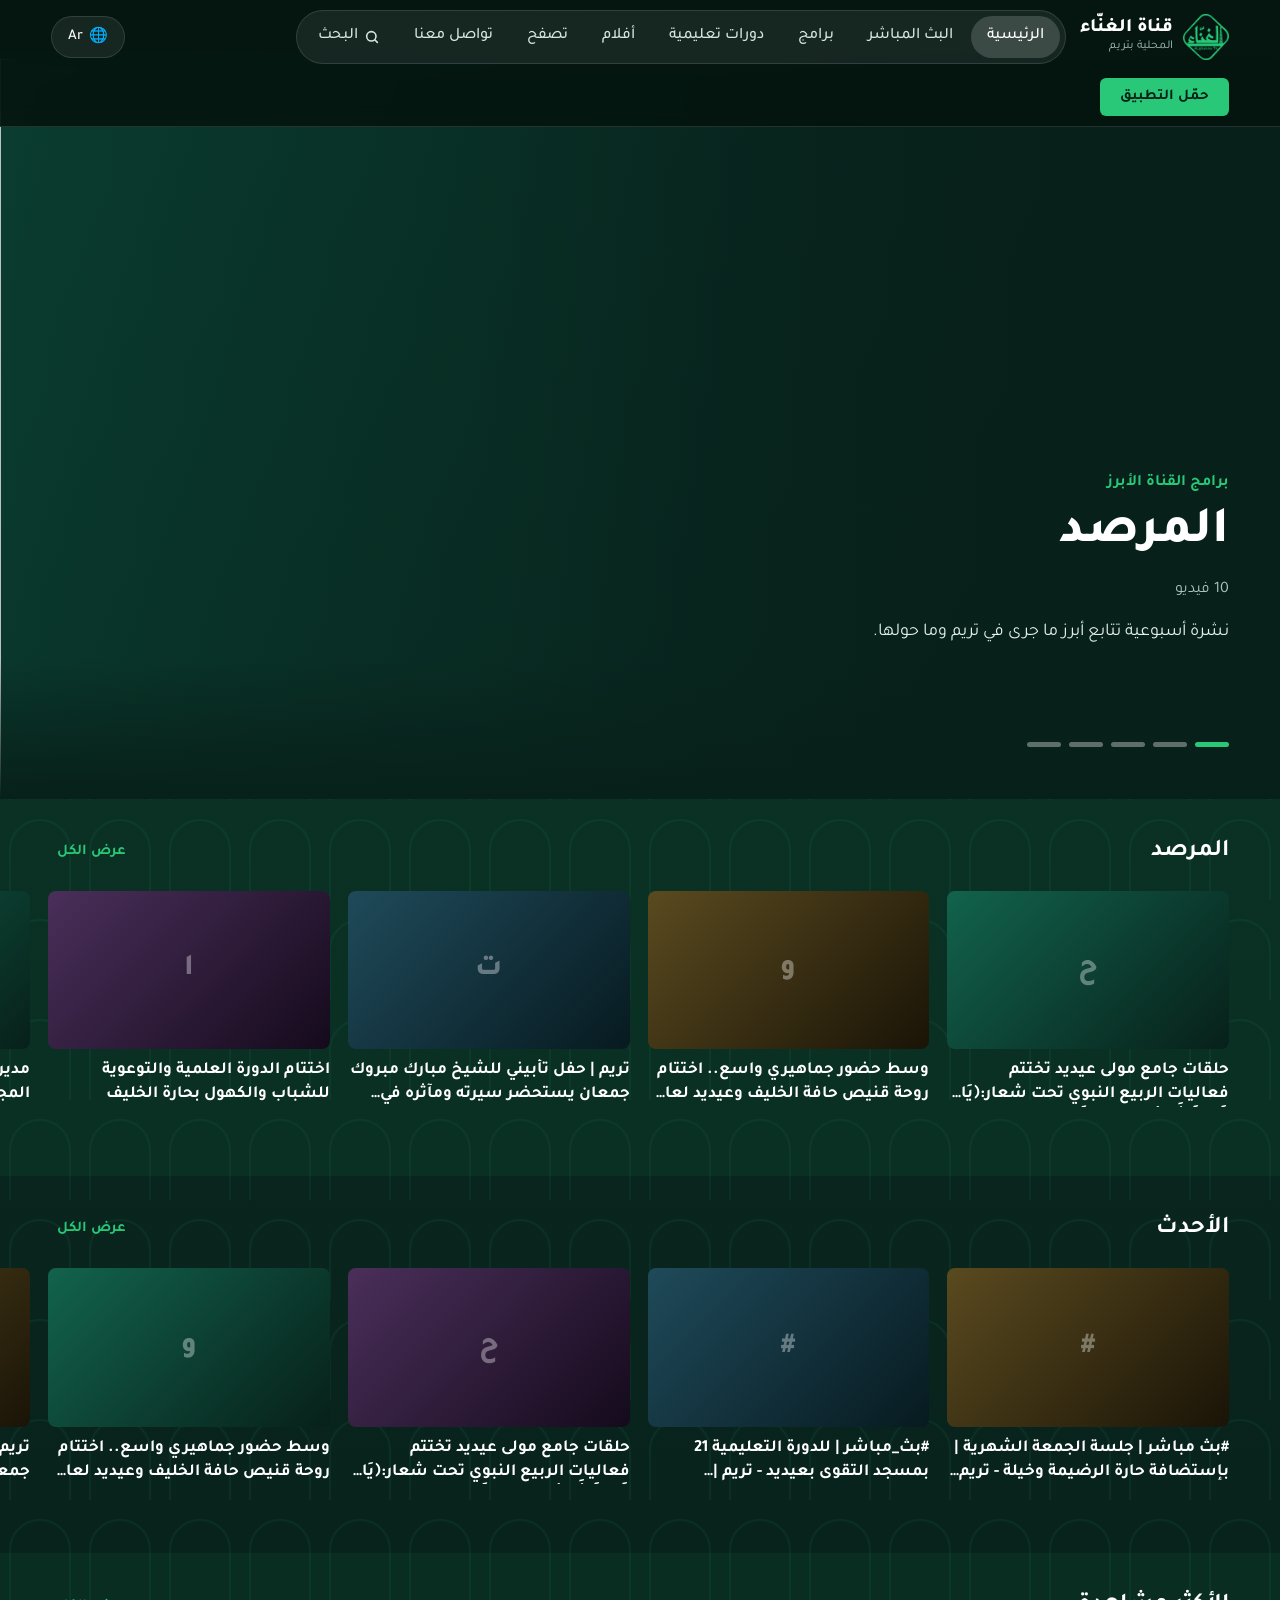
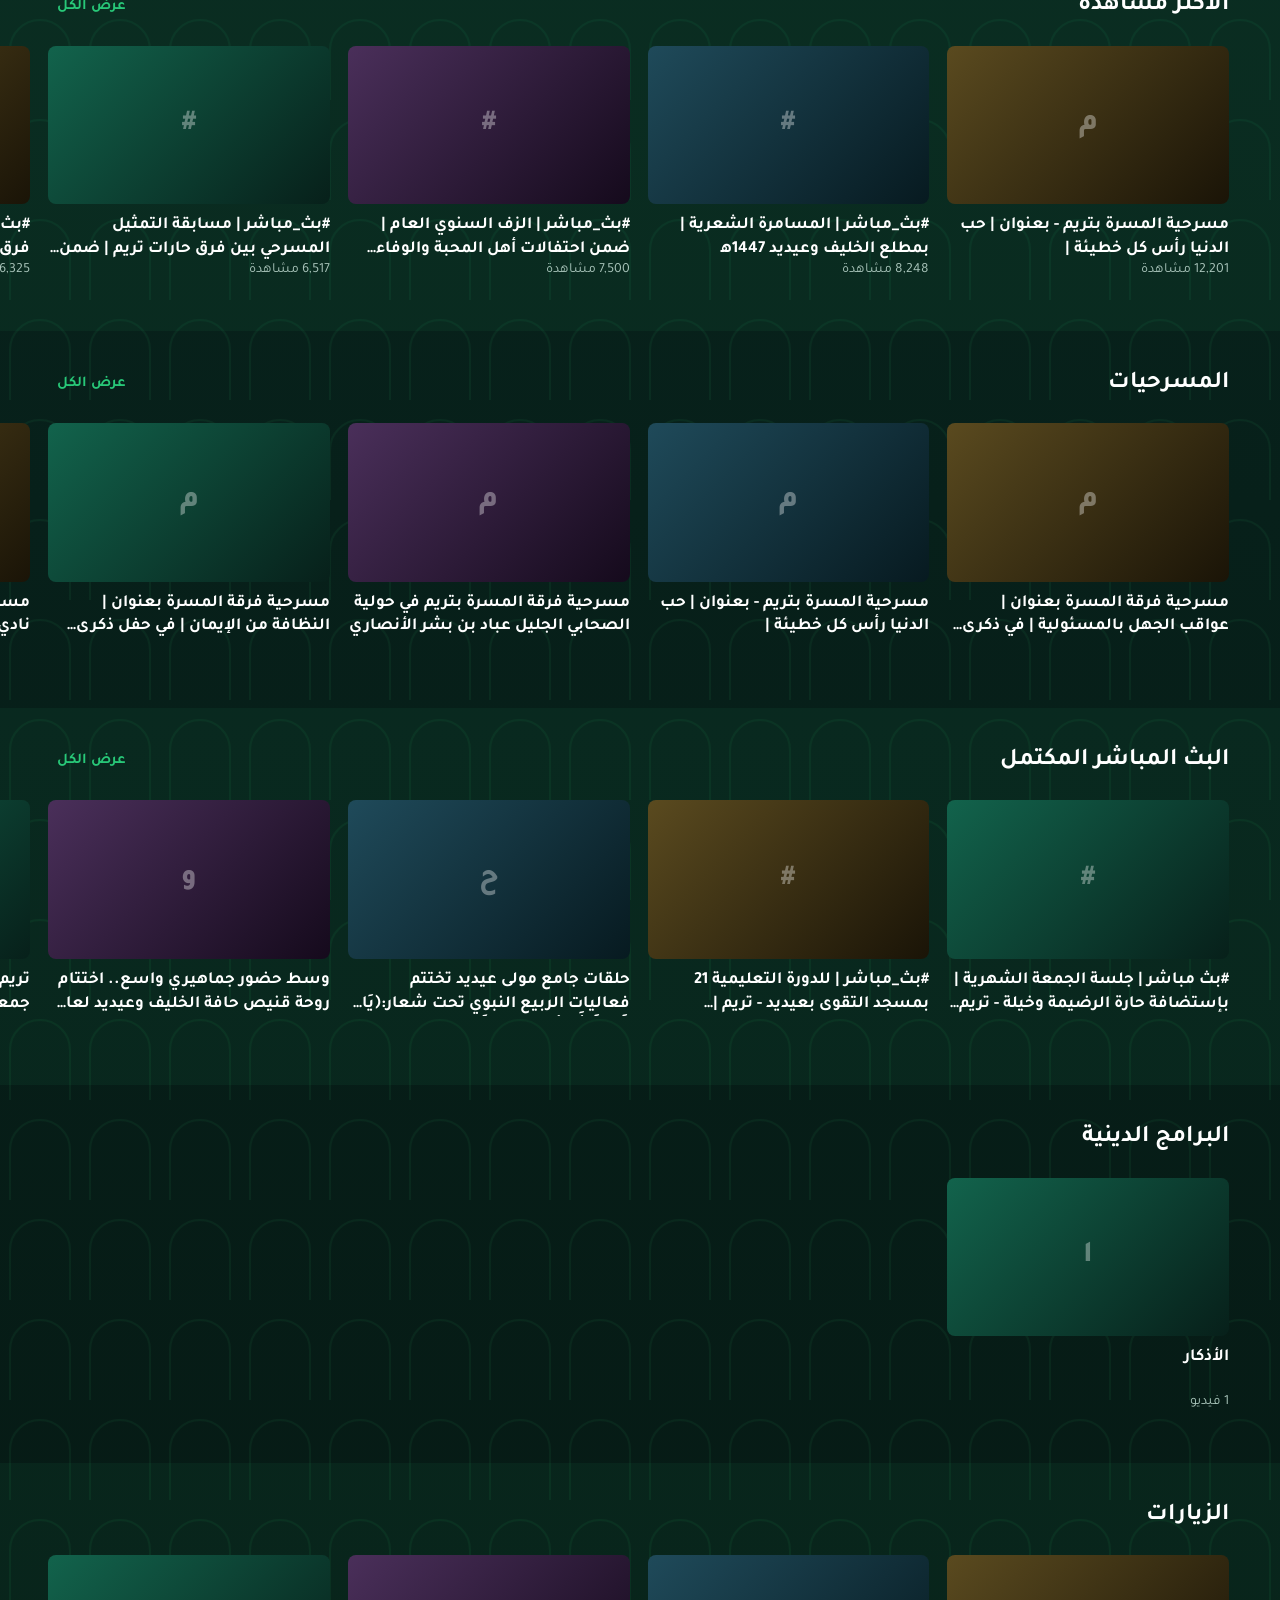
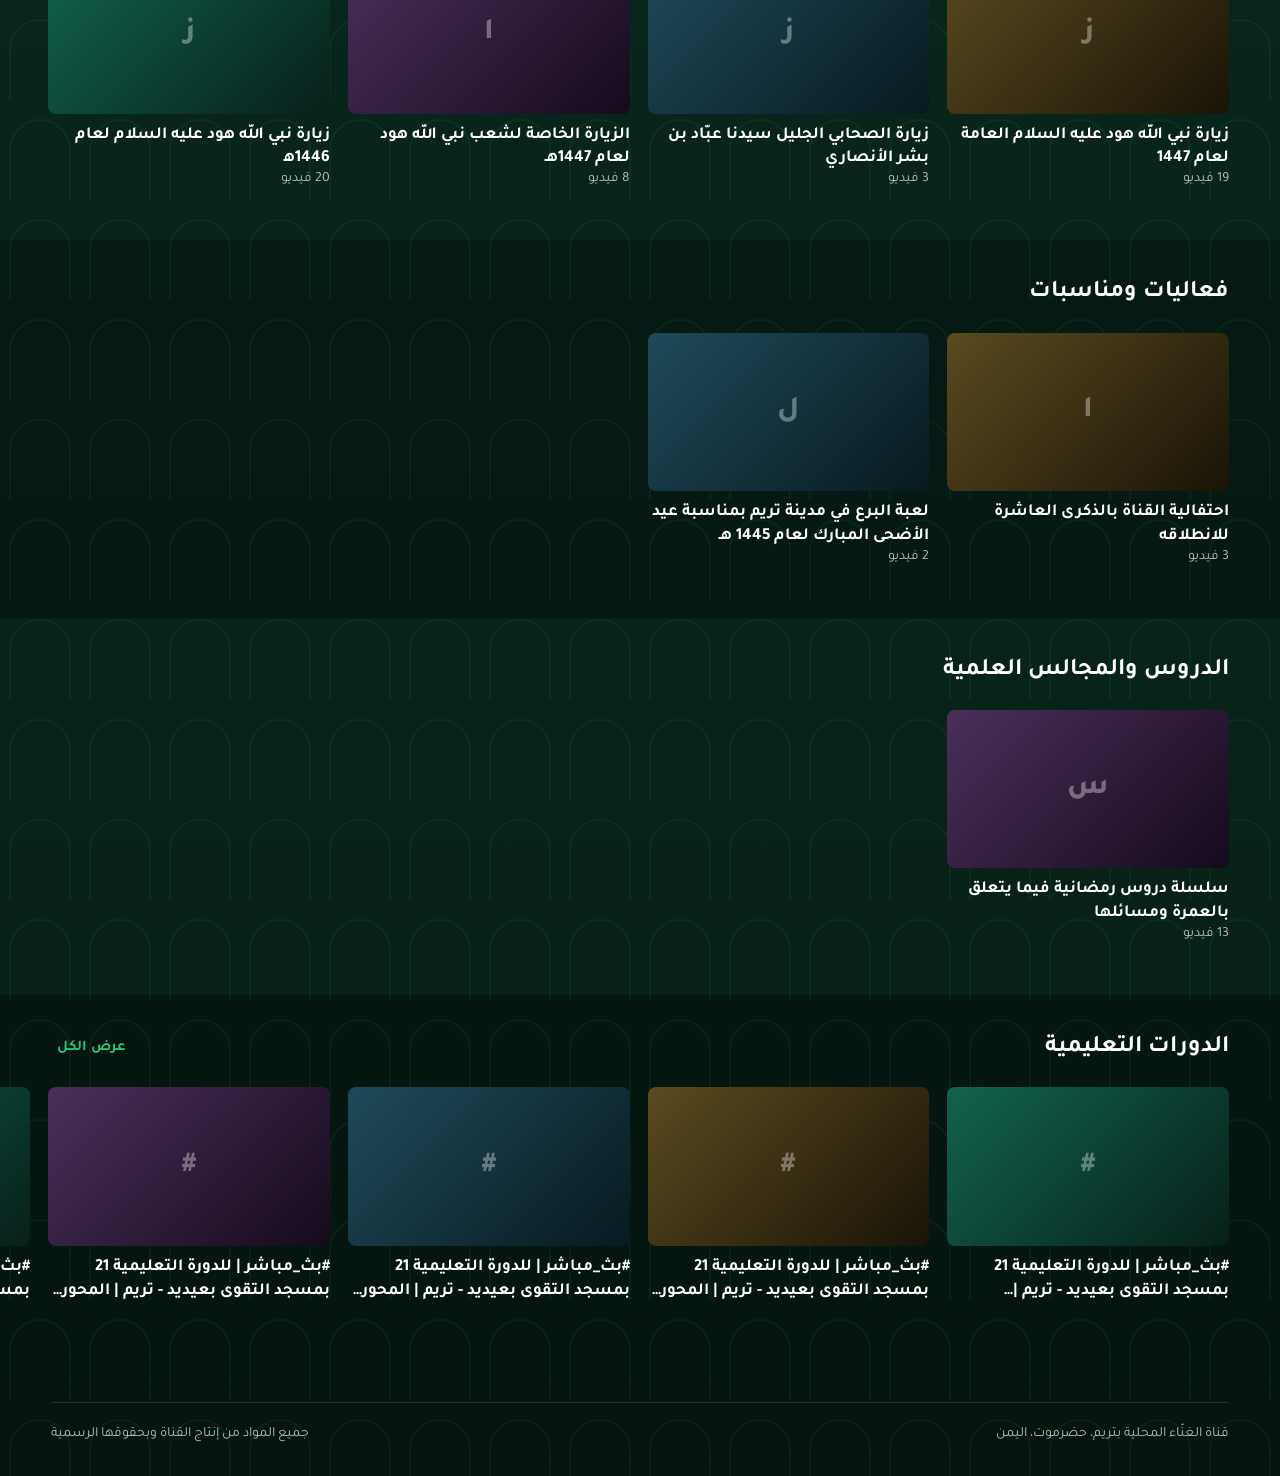
==== alghanna-tv.html @ 799c09f2 "Sync YouTube playlists" ====
<!DOCTYPE html>
<html lang="ar" dir="rtl">
<head>
<meta charset="utf-8">
<meta name="viewport" content="width=device-width, initial-scale=1, viewport-fit=cover">
<title>قناة الغنّاء المحلية بتريم | ياتريم وأهلها | Alghanna TV</title>
<meta name="description" content="الموقع الرسمي لقناة الغنّاء المحلية بتريم (Alghanna TV / alghannatv): بث مباشر ودروس ومجالس علمية وفعاليات من مدينة تريم بحضرموت، مع برنامج المرصد الأسبوعي وبرامج ودورات تعليمية وأفلام. ياتريم وأهلها.">
<meta name="keywords" content="قناة الغنّاء, قناة الغناء, الغناء, قناة الغنّاء المحلية بتريم, قناة الغناء المحلية بتريم, قناة الغناء المحلية, قناة تريم, تريم, ياتريم وأهلها, alghanna, alghannatv, Alghanna TV, tarim, tareem, Tarim Yemen, Hadramout">
<meta name="robots" content="index, follow, max-image-preview:large">
<meta name="theme-color" content="#07201a">
<link rel="canonical" href="https://alghanna-tv.pages.dev/">
<link rel="icon" type="image/png" href="favicon.png">
<link rel="apple-touch-icon" href="favicon.png">
 <link rel="manifest" href="manifest.webmanifest"><script>if("serviceWorker"in navigator)addEventListener("load",()=>navigator.serviceWorker.register("OneSignalSDKWorker.js").catch(()=>{}));</script>
<meta property="og:type" content="website"><meta property="og:site_name" content="قناة الغنّاء المحلية بتريم">
<meta property="og:title" content="قناة الغنّاء المحلية بتريم | ياتريم وأهلها | Alghanna TV"><meta property="og:description" content="الموقع الرسمي لقناة الغنّاء المحلية بتريم (Alghanna TV / alghannatv): بث مباشر ودروس ومجالس علمية وفعاليات من مدينة تريم بحضرموت، مع برنامج المرصد الأسبوعي وبرامج ودورات تعليمية وأفلام. ياتريم وأهلها.">
<meta property="og:url" content="https://alghanna-tv.pages.dev/"><meta property="og:image" content="https://alghanna-tv.pages.dev/og-image.png"><meta property="og:locale" content="ar_AR">
<meta name="twitter:card" content="summary_large_image"><meta name="twitter:title" content="قناة الغنّاء المحلية بتريم | ياتريم وأهلها | Alghanna TV"><meta name="twitter:description" content="الموقع الرسمي لقناة الغنّاء المحلية بتريم (Alghanna TV / alghannatv): بث مباشر ودروس ومجالس علمية وفعاليات من مدينة تريم بحضرموت، مع برنامج المرصد الأسبوعي وبرامج ودورات تعليمية وأفلام. ياتريم وأهلها."><meta name="twitter:image" content="https://alghanna-tv.pages.dev/og-image.png">
<script type="application/ld+json">{"@context": "https://schema.org", "@graph": [{"@type": "WebSite", "@id": "https://alghanna-tv.pages.dev/#site", "url": "https://alghanna-tv.pages.dev/", "name": "قناة الغنّاء المحلية بتريم", "alternateName": ["قناة الغناء", "قناة الغناء المحلية بتريم", "قناة الغنّاء", "Alghanna TV", "alghannatv", "alghanna", "قناة تريم"], "inLanguage": ["ar", "en", "id"]}, {"@type": "Organization", "@id": "https://alghanna-tv.pages.dev/#org", "name": "قناة الغنّاء المحلية بتريم", "alternateName": ["Alghanna TV", "alghannatv"], "url": "https://alghanna-tv.pages.dev/", "logo": "https://alghanna-tv.pages.dev/favicon.png", "description": "الموقع الرسمي لقناة الغنّاء المحلية بتريم (Alghanna TV / alghannatv): بث مباشر ودروس ومجالس علمية وفعاليات من مدينة تريم بحضرموت، مع برنامج المرصد الأسبوعي وبرامج ودورات تعليمية وأفلام. ياتريم وأهلها.", "address": {"@type": "PostalAddress", "addressLocality": "تريم", "addressRegion": "حضرموت", "addressCountry": "YE"}, "sameAs": ["https://www.youtube.com/@alghannachannel6146", "https://www.facebook.com/alghannatv/", "https://www.instagram.com/alghannatv", "https://telegram.me/alghannaTV"]}]}</script>
<link href="https://fonts.googleapis.com/css2?family=Tajawal:wght@400;500;700;800&display=swap" rel="stylesheet">
<style>
/* القيم الافتراضية. للتخصيص عدّل theme.css (يُحمَّل بعد هذا ويتغلّب عليه) */
:root{--bg:#07201a;--bg2:#0b2b23;--band:rgba(40,200,120,.06);--card:#0f352b;--tx:#fff;--mu:#a9c4ba;--ac:#28c878;--ac-tx:#032015;--ln:rgba(255,255,255,.12);
 --hero-image:none;--hero-glow:rgba(40,200,120,.28);--live-bg:linear-gradient(135deg,#0d4a3a,#07201a);
 --pattern:url("data:image/svg+xml,%3Csvg xmlns='http://www.w3.org/2000/svg' width='80' height='100'%3E%3Cpath d='M10 100V50a30 30 0 0 1 60 0v50' fill='none' stroke='%2328c878' stroke-opacity='.07' stroke-width='2'/%3E%3C/svg%3E");
 --f:"Tajawal","Segoe UI",Tahoma,sans-serif;color-scheme:dark;box-sizing:border-box;
 padding-top:env(safe-area-inset-top,0px);padding-bottom:env(safe-area-inset-bottom,0px)}
*,*::before,*::after{box-sizing:inherit}
html{scroll-padding-top:80px;scroll-behavior:smooth}
body{margin:0;color:var(--tx);font-family:var(--f);font-size:16px;line-height:1.6;background:var(--pattern),linear-gradient(180deg,var(--bg2),var(--bg) 45%,#05140f)}
a{color:inherit;text-decoration:none}button{font-family:var(--f)}
:focus-visible{outline:2px solid var(--ac);outline-offset:3px}
header{position:sticky;top:0;z-index:30;height:68px;display:flex;align-items:center;gap:28px;padding:0 4%;background:rgba(5,20,15,.9);backdrop-filter:blur(10px);border-bottom:1px solid var(--ln)}
.brand{display:flex;align-items:center;gap:10px}.brand img{height:46px;width:auto;display:block}
.brand b{display:block;font-weight:800;font-size:19px;line-height:1.1}.brand small{display:block;font-size:12px;color:var(--mu);line-height:1.3}
nav{display:flex;gap:24px;font-weight:500;margin-inline-start:12px}nav a{color:#d4e6de}nav a:hover{color:var(--ac)}
.sp{flex:1}
.btn{display:inline-flex;align-items:center;justify-content:center;gap:8px;height:46px;padding:0 28px;border-radius:6px;border:0;font-weight:700;font-size:16px;cursor:pointer;background:var(--ac);color:var(--ac-tx)}
.btn.alt{background:rgba(255,255,255,.16);color:#fff}.btn:hover{filter:brightness(1.1)}
header .btn{height:38px;padding:0 20px;font-size:15px}

.hero{position:relative;min-height:min(80vh,640px);margin-top:-68px;padding:130px 4% 70px;display:flex;align-items:center;justify-content:space-between;gap:40px;overflow:hidden;
 background:linear-gradient(90deg,rgba(7,32,26,.2),rgba(7,32,26,.92) 75%),var(--hero-image),radial-gradient(900px 520px at 20% 40%,var(--hero-glow),transparent 70%),linear-gradient(120deg,#0a3d30,var(--bg));background-size:cover;background-position:center}
.hero::after{content:"";position:absolute;inset:auto 0 0 0;height:140px;background:linear-gradient(transparent,var(--bg))}
.hero .in{position:relative;z-index:2;max-width:540px}
.kick{color:var(--ac);font-weight:700;margin-bottom:6px}
.hero h1{font-size:clamp(40px,6vw,70px);font-weight:800;line-height:1.1;margin:0 0 14px}
.meta{display:flex;flex-wrap:wrap;gap:8px 14px;color:var(--mu);margin-bottom:14px}.meta span+span::before{content:"|";margin-inline-end:14px;opacity:.5}
.hero p{color:#e4f0eb;font-size:18px;margin:0 0 26px}
.poster{position:relative;z-index:2;flex:0 0 min(46%,520px);aspect-ratio:16/9;border-radius:10px;overflow:hidden;border:1px solid var(--ln);box-shadow:0 20px 60px rgba(0,0,0,.45);background:linear-gradient(135deg,#12634c,#07201a);cursor:pointer;padding:0;display:block}
.poster img{width:100%;height:100%;object-fit:cover;display:block}

.sec{padding:34px 0;position:relative;z-index:3}.sec:nth-of-type(odd){background:var(--band)}
.sec h2{font-size:24px;font-weight:700;margin:0 4% 14px;display:flex;align-items:center;gap:14px}
.sec h2 button{margin-inline-start:auto;background:none;border:0;color:var(--ac);font-weight:700;font-size:15px;cursor:pointer}
.rail{position:relative}
.track{display:flex;gap:18px;overflow-x:auto;padding:6px 4% 14px;scroll-snap-type:x proximity;scrollbar-width:none}
.track::-webkit-scrollbar{display:none}
.track.all{flex-wrap:wrap;overflow:visible}
.card{flex:0 0 auto;width:272px;border:0;padding:0;background:none;color:inherit;text-align:right;cursor:pointer;scroll-snap-align:start}
.im{position:relative;display:block;aspect-ratio:16/9;border-radius:8px;overflow:hidden;background:var(--g,linear-gradient(135deg,#12634c,#07201a));display:flex;align-items:center;justify-content:center}
.im img{position:absolute;inset:0;width:100%;height:100%;object-fit:cover;transition:transform .3s}
.im em{position:relative;font-style:normal;font-size:30px;font-weight:800;opacity:.35}
.im::after{content:"▶  شاهد";position:absolute;inset:0;display:flex;align-items:center;justify-content:center;font-weight:700;font-size:17px;background:rgba(3,32,21,.62);opacity:0;transition:opacity .2s}
.card:hover .im img,.card:focus-visible .im img{transform:scale(1.07)}.card:hover .im::after,.card:focus-visible .im::after{opacity:1}
.card b{display:block;font-size:17px;font-weight:700;line-height:1.4;margin-top:10px;display:-webkit-box;-webkit-line-clamp:2;-webkit-box-orient:vertical;overflow:hidden}
.card small{color:var(--mu);font-size:14px}
.arrow{position:absolute;top:0;bottom:44px;width:4%;min-width:38px;border:0;background:rgba(5,20,15,.7);color:#fff;font-size:28px;cursor:pointer;z-index:4;opacity:0;transition:opacity .2s}
.rail:hover .arrow{opacity:1}.arrow.l{left:0}.arrow.r{right:0}.track.all~.arrow{display:none}

.liveBox{margin:0 4%;display:grid;grid-template-columns:1fr 1.2fr;gap:30px;align-items:center;padding:26px;border-radius:12px;background:var(--live-bg);border:1px solid var(--ln)}
.liveBox h2{margin:0 0 8px}.liveBox p{color:var(--mu);margin:0 0 18px}
.lv{aspect-ratio:16/9;border-radius:8px;overflow:hidden;background:#000;position:relative}.lv iframe{width:100%;height:100%;border:0}
.dot{display:inline-flex;align-items:center;gap:6px;font-weight:700;font-size:14px;color:#ff7b7b;margin-bottom:6px}.dot i{width:8px;height:8px;border-radius:50%;background:#ff4d4d}
.lvp{position:absolute;inset:0;display:flex;align-items:center;justify-content:center;border:0;color:#fff;font-weight:700;font-size:18px;cursor:pointer;background:linear-gradient(135deg,#12634c,#07201a)}

.info{margin:30px 4% 0;padding-top:30px;border-top:1px solid var(--ln);display:grid;grid-template-columns:1.3fr 1fr 1fr;gap:34px}
.info h3{font-size:18px;margin:0 0 12px}.info p{color:var(--mu);margin:0 0 10px;max-width:34em}.info a{display:block;color:#d4e6de;padding:3px 0}.info a:hover{color:var(--ac)}
.tag{font-size:22px;font-weight:800;color:var(--ac);margin-bottom:8px}
footer{margin:30px 4% 0;padding:20px 0 30px;border-top:1px solid var(--ln);color:var(--mu);font-size:14px;display:flex;justify-content:space-between;gap:10px;flex-wrap:wrap}
dialog{width:min(960px,94vw);padding:0;border:0;border-radius:10px;background:#0b241d;color:#fff}dialog::backdrop{background:rgba(0,0,0,.82)}
.dh{display:flex;justify-content:space-between;align-items:center;padding:10px 18px;font-weight:700}.dh button{background:none;border:0;color:#fff;font-size:28px;cursor:pointer}
.fr{aspect-ratio:16/9;background:#000}.fr iframe{width:100%;height:100%;border:0}.dn{padding:12px 18px;font-size:14px;color:var(--mu)}.dn a{color:var(--ac)}
@media(max-width:820px){nav{display:none}header{gap:12px}
 .hero{flex-direction:column-reverse;align-items:stretch;padding-top:100px;min-height:0;gap:22px}.poster{flex:none;width:100%}
 .card{width:216px}.arrow{display:none}.liveBox{grid-template-columns:1fr;padding:18px}.info{grid-template-columns:1fr}}
@media(prefers-reduced-motion:reduce){*{transition:none!important;animation:none!important}}
/* ===== v3: header pill, hero carousel, routes ===== */
:root{--hh:68px}
[hidden]{display:none!important}
header{height:auto;min-height:var(--hh);flex-wrap:wrap;gap:14px;padding-block:10px}
.pill{display:flex;align-items:center;gap:2px;padding:5px;border-radius:999px;background:rgba(255,255,255,.07);border:1px solid var(--ln);margin:0}
.pill a{display:flex;align-items:center;gap:6px;padding:8px 16px;border-radius:999px;color:#d4e6de;font-weight:500;font-size:16px;white-space:nowrap}
.pill a.on{background:rgba(255,255,255,.17);color:#fff}.pill a:hover{color:var(--ac)}.pill a.on:hover{color:#fff}
.pill svg{width:16px;height:16px}
.round{height:42px;padding:0 16px;border-radius:999px;border:1px solid var(--ln);background:rgba(255,255,255,.07);color:#fff;font:500 15px var(--f);cursor:pointer;display:inline-flex;align-items:center;gap:6px}
.round.w{background:#fff;color:#0b1f19;font-weight:700;border-color:#fff}
.lang{position:relative}.lang ul{position:absolute;inset-inline-end:0;top:48px;margin:0;padding:6px;list-style:none;background:#0b241d;border:1px solid var(--ln);border-radius:12px;min-width:150px;z-index:40}
.lang li button{width:100%;text-align:start;background:none;border:0;color:#fff;padding:8px 12px;border-radius:8px;font:500 15px var(--f);cursor:pointer}.lang li button:hover{background:rgba(255,255,255,.1)}
.hero{display:block;padding:0;min-height:min(88vh,740px);margin-top:calc(-1*var(--hh));overflow:hidden;background:var(--bg)}
.sl{position:absolute;inset:0;opacity:0;transition:opacity .9s;pointer-events:none}.sl.on{opacity:1;pointer-events:auto}
.sl .bg{position:absolute;inset:0;background:linear-gradient(120deg,#0a3d30,var(--bg)) center/cover}
.sl .bg img{width:100%;height:100%;object-fit:cover;object-position:center 25%}
.sl::before{content:"";position:absolute;inset:0;z-index:1;background:linear-gradient(to left,var(--bg) 4%,rgba(7,32,26,.88) 30%,rgba(7,32,26,.25) 62%,transparent)}
[dir=ltr] .sl::before{background:linear-gradient(to right,var(--bg) 4%,rgba(7,32,26,.88) 30%,rgba(7,32,26,.25) 62%,transparent)}
.sl .in{position:absolute;inset-inline-start:4%;bottom:17%;z-index:2;max-width:580px}
.sl h2{font-size:clamp(28px,4vw,54px);font-weight:800;line-height:1.2;margin:0 0 14px;display:-webkit-box;-webkit-line-clamp:3;-webkit-box-orient:vertical;overflow:hidden}
.dots{position:absolute;bottom:7%;inset-inline-start:4%;display:flex;gap:8px;z-index:4}
.dots button{width:34px;height:5px;border:0;border-radius:3px;background:rgba(255,255,255,.35);cursor:pointer;padding:0}.dots button.on{background:var(--ac)}
.card{width:clamp(272px,22vw,640px)}
.card b{font-size:clamp(17px,1.15vw,22px)}
[dir=ltr] .card{text-align:left}
.arrow.pv{inset-inline-start:0}.arrow.nx{inset-inline-end:0}
.empty{margin:60px 4%;color:var(--mu);font-size:18px}
.sbox{margin:30px 4% 10px}.sbox input{width:100%;max-width:720px;height:54px;border-radius:999px;border:1px solid var(--ln);background:rgba(255,255,255,.08);color:#fff;padding:0 24px;font:500 18px var(--f)}
.liveBox.playing{grid-template-columns:1fr;padding:0;border:0;background:none}.liveBox.playing .lt{display:none}
.lv video{width:100%;height:100%;background:#000;display:block}
.lvx{position:absolute;top:10px;inset-inline-end:10px;z-index:3;width:38px;height:38px;border-radius:50%;border:0;background:rgba(0,0,0,.6);color:#fff;font-size:22px;cursor:pointer}
.lvm{position:absolute;inset:0;display:flex;flex-direction:column;gap:12px;align-items:center;justify-content:center;text-align:center;padding:20px}
.page{min-height:60vh;padding-top:10px}
@media(max-width:820px){:root{--hh:118px}
 header{padding-inline:3%}.pill{order:5;width:100%;overflow-x:auto;scrollbar-width:none}.pill::-webkit-scrollbar{display:none}.pill a{padding:8px 13px;font-size:15px}
 .sl .in{bottom:20%;max-width:92%}.hero{min-height:84vh}.card{width:min(78vw,340px)}
 .sl::before{background:linear-gradient(to top,var(--bg) 6%,rgba(7,32,26,.8) 40%,rgba(7,32,26,.2) 75%,transparent)}
 [dir=ltr] .sl::before{background:linear-gradient(to top,var(--bg) 6%,rgba(7,32,26,.8) 40%,rgba(7,32,26,.2) 75%,transparent)}}
.track{scroll-padding-inline:4%}
@media(max-width:820px){header .btn{height:36px;padding:0 12px;font-size:14px}.round{height:36px;padding:0 12px;font-size:14px}.brand img{height:38px}.brand b{font-size:17px}}

.card b{min-height:2.8em}.card small{display:block;min-height:1.5em}
.sr{position:absolute;width:1px;height:1px;overflow:hidden;clip:rect(0 0 0 0);white-space:nowrap}
.lvl{display:none;grid-column:1/-1;font-size:14px;color:var(--mu);text-align:center;padding:10px}.liveBox.playing .lvl{display:block}
.cwrap{flex:0 0 auto;position:relative}.cwrap.hid{opacity:.4}
.ac{position:absolute;top:8px;inset-inline-start:8px;display:flex;gap:6px;z-index:6}
.ac button,.rb button{border:0;border-radius:8px;padding:5px 10px;background:rgba(0,0,0,.72);color:#fff;font:600 14px var(--f);cursor:pointer}.ac button:hover,.rb button:hover{background:var(--ac);color:#032015}
.rb{display:flex;gap:8px;flex-wrap:wrap;margin-inline-start:12px}.rb button{background:rgba(255,255,255,.14)}
#ab{position:fixed;bottom:0;inset-inline:0;z-index:60;display:flex;gap:10px;align-items:center;flex-wrap:wrap;padding:10px 4%;background:#031510;border-top:2px solid var(--ac)}
#ab .btn{height:38px;padding:0 16px;font-size:14px}#abs{color:#ffd479;font-size:14px}body.adm{padding-bottom:70px}
#ed{width:min(520px,92vw);border:1px solid var(--ln);border-radius:14px;background:#0b241d;color:#fff;padding:20px}#ed::backdrop{background:rgba(0,0,0,.7)}
#ed h3{margin:0 0 14px;font-size:20px}#ed label{display:block;font-size:14px;color:var(--mu);margin-bottom:12px}
#ed input,#ed select{display:block;width:100%;margin-top:5px;height:42px;border-radius:8px;border:1px solid var(--ln);background:rgba(255,255,255,.08);color:#fff;padding:0 12px;font:500 16px var(--f)}#ed select option{color:#000}
#ed .eb{display:flex;gap:10px;flex-wrap:wrap;margin-top:8px}#ed .btn{height:40px;padding:0 18px;font-size:15px}
</style>
<link rel="stylesheet" href="theme.css"><script src="mobile.js" defer></script>
</head>
<body>
<noscript><p>الموقع الرسمي لقناة الغنّاء المحلية بتريم (Alghanna TV / alghannatv): بث مباشر ودروس ومجالس علمية وفعاليات من مدينة تريم بحضرموت، مع برنامج المرصد الأسبوعي وبرامج ودورات تعليمية وأفلام. ياتريم وأهلها.</p><p><a href="https://www.youtube.com/@alghannachannel6146">YouTube</a> · <a href="https://www.facebook.com/alghannatv/">Facebook</a> · <a href="https://telegram.me/alghannaTV">Telegram</a></p></noscript>
<h1 class="sr">قناة الغنّاء المحلية بتريم - ياتريم وأهلها - Alghanna TV</h1>
<header>
  <a class="brand" href="#home"><img src="[data-uri]" alt="logo"><span><b data-i="b1">قناة الغنّاء</b><small data-i="b2">المحلية بتريم</small></span></a>
  <nav class="pill" id="nav">
    <a href="#home" data-r="home" data-i="home">الرئيسية</a><a href="#live" data-r="live" data-i="live">البث المباشر</a><a href="#programs" data-r="programs" data-i="programs">برامج</a><a href="#courses" data-r="courses" data-i="courses">دورات تعليمية</a><a href="#movies" data-r="movies" data-i="movies">أفلام</a><a href="#browse" data-r="browse" data-i="browse">تصفح</a><a href="#contact" data-r="contact" data-i="contact">تواصل معنا</a>
    <a href="#search" data-r="search"><svg viewBox="0 0 24 24" fill="none" stroke="currentColor" stroke-width="2.4" stroke-linecap="round"><circle cx="11" cy="11" r="7"/><path d="M20 20l-3.5-3.5"/></svg><span data-i="search">البحث</span></a>
  </nav>
  <span class="sp"></span>
  <div class="lang"><button class="round" id="lg" aria-haspopup="true">🌐 <span id="lgn">Ar</span></button>
    <ul id="lm" hidden><li><button data-l="ar">العربية</button></li><li><button data-l="en">English</button></li><li><button data-l="id">Bahasa Indonesia</button></li></ul></div>
  <span id="auth" hidden><button class="round" data-i="login">تسجيل الدخول</button> <button class="round w" data-i="subscribe">اشترك الآن</button></span>
  <a class="btn" href="https://play.google.com/store/apps/details?id=com.codeyemen.alghannatv&hl=ar" target="_blank" rel="noopener" data-i="app">حمّل التطبيق</a>
</header>

<section class="hero" id="hero" data-r="home"><div id="slides"></div><div class="dots" id="dots"></div></section>

<section class="sec page" data-r="live" id="live"><div class="liveBox" id="lb">
  <div class="lt"><div class="dot"><i></i><span data-i="liveTag">مباشر</span></div><h2 data-i="liveT">البث المباشر</h2><p data-i="liveD">الدروس والمجالس العلمية وفعاليات تريم، لحظة بلحظة على قناة الغنّاء.</p>
    <button class="btn" id="lw" data-i="watchLive">شاهد البث</button> <a class="btn alt" id="ly" target="_blank" rel="noopener" data-i="onYT">على يوتيوب</a></div>
  <div class="lv" id="lv"></div><a class="lvl" id="lvl" target="_blank" rel="noopener" data-i="liveOpen">إن لم يظهر البث، افتحه في صفحة مستقلة</a></div></section>

<section class="sec page" data-r="search" id="sbx"><div class="sbox"><input id="q" type="search" autocomplete="off"></div></section>
<main id="rows"></main>

<div class="info page" id="info" data-r="contact">
  <div><div class="tag" data-i="tag">ياتريم وأهلها</div><p data-i="about1">قناة الغنّاء المحلية بتريم. دروس ومجالس علمية بالتنسيق مع دار المصطفى للدراسات الإسلامية، وتغطية لفعاليات المدينة وبرامج من إنتاج القناة.</p><p data-i="about2">نبثّ أيضًا على التلفاز عبر Local Spyder TV.</p></div>
  <div><h3 data-i="follow">تابعنا</h3>
    <a href="https://www.youtube.com/@alghannachannel6146" target="_blank" rel="noopener">YouTube</a>
    <a href="https://www.facebook.com/alghannatv/" target="_blank" rel="noopener">Facebook</a>
    <a href="https://www.instagram.com/alghannatv" target="_blank" rel="noopener">Instagram</a>
    <a href="https://telegram.me/alghannaTV" target="_blank" rel="noopener">Telegram</a>
    <a href="https://chat.whatsapp.com/JVVqboT6bhz6pdxI7RuvCv" target="_blank" rel="noopener">WhatsApp</a></div>
  <div><h3 data-i="contact">تواصل معنا</h3><a href="tel:+967772299868" dir="ltr" style="text-align:start">+967 772 299 868</a><a href="tel:+967774731275" dir="ltr" style="text-align:start">+967 774 731 275</a>
    <a href="https://play.google.com/store/apps/details?id=com.codeyemen.alghannatv&hl=ar" target="_blank" rel="noopener">Google Play</a></div>
</div>
<footer><span data-i="foot1">قناة الغنّاء المحلية بتريم، حضرموت، اليمن</span><span data-i="foot2">جميع المواد من إنتاج القناة وبحقوقها الرسمية</span></footer>
<dialog id="ed"></dialog>
<dialog id="dlg"><div class="dh"><span id="dt"></span><button id="dx" aria-label="close">×</button></div><div class="fr" id="fr"></div><div class="dn"><a id="dl" href="#" target="_blank" rel="noopener">YouTube</a></div></dialog>

<script>
var CH="UCBckgHr1PZLl1SML8eCWoIA",HANDLE="https://www.youtube.com/@alghannachannel6146";
/* ===== إعدادات سهلة التعديل ===== */
var LIVE_HLS="https://lbgo.bozztv.com/ssh101/ssh101/414267/playlist.m3u8"; /* رابط البث المباشر */
var SHOW_AUTH=false; /* true لإظهار أزرار تسجيل الدخول/الاشتراك (لا تعمل قبل ربط خدمة تسجيل) */
var FEATURED_COUNT=5,SLIDE_MS=5000;
var LIVE_MODE="iframe"; /* iframe = صفحة البث الجديدة | hls = مشغّل m3u8 مباشر */
var LIVE_PAGE="https://ssh101.com/live/414267";
var REPO="alselselah7-ai/alghanna-tv",BRANCH="main",OV_PATH="overrides.json"; /* مستودع الموقع وملف التعديلات اليدوية */
/* تملؤها المزامنة تلقائيًا. لا تعدّلها يدويًا */
var YTV=/*YT_VIDEOS*/{"newest":[{"id":"m20DJlqjuVY","t":"#بث مباشر | جلسة الجمعة الشهرية | بإستضافة حارة الرضيمة وخيلة - تريم 17 - جمادى الأخرة - 1448ه‍","at":"2026-11-28T04:59:54Z","w":226,"lv":true},{"id":"OE0JP9b9cd0","t":"#بث_مباشر | للدورة التعليمية 21 بمسجد التقوى بعيديد - تريم | استضافة: السيد/ محمد المشهور.","at":"2026-11-28T03:37:54Z","w":524,"lv":true},{"id":"Ik5x0EC29-Y","t":"حلقات جامع مولى عيديد تختتم فعاليات الربيع النبوي تحت شعار:﴿يَا قَوْمَنَا أَجِيبُوا دَاعِيَ اللَّهِ﴾","at":"2026-11-27T14:37:19Z","w":30,"lv":true},{"id":"tP7zMelSeCQ","t":"وسط حضور جماهيري واسع.. اختتام روحة قنيص حافة الخليف وعيديد لعام 2026م.","at":"2026-11-27T14:34:44Z","w":33,"lv":true},{"id":"T9buiQXIw_8","t":"تريم | حفل تأبيني للشيخ مبارك مبروك جمعان يستحضر سيرته ومآثره في خدمة المجتمع","at":"2026-11-27T14:33:14Z","w":47,"lv":true},{"id":"F8N_3tp3akU","t":"اختتام الدورة العلمية والتوعوية للشباب والكهول بحارة الخليف","at":"2026-11-27T14:30:17Z","w":19,"lv":true},{"id":"HoKUKEJ6sK0","t":"#بث_مباشر| مجلس قراءة السيرة النبوية | من دار المصطفى بتريم 16 - جمادى الأخرة - 1448هـ","at":"2026-11-27T04:47:31Z","w":621,"lv":true},{"id":"t1WTrAEagQ8","t":"#بث_مباشر | للدورة التعليمية 21 بمسجد التقوى بعيديد - تريم | استضافة: الشيخ/ طلال كنج الاسترالي","at":"2026-11-26T03:33:20Z","w":546,"lv":true},{"id":"1Kd5Fxu7n8s","t":"#بث_مباشر | للدورة التعليمية 21 بمسجد التقوى بعيديد - تريم | المحور الخامس : الدكتور عمر باغوث","at":"2026-11-25T03:42:25Z","w":730,"lv":true},{"id":"islx-nwnRD8","t":"مدير عام تريم يدشّن المخيم الطبي المجاني للوقاية من السكري وارتفاع ضغط الدم وأمراض القلب","at":"2026-11-25T03:19:21Z","w":47,"lv":false},{"id":"ZE4BpIz_EmI","t":"الملتقى الطلابي بدار الزهراء… خطر الغيبة وأثر النصيحة في المجتمع","at":"2026-11-25T03:16:47Z","w":41,"lv":false},{"id":"eLKfD5KWu9w","t":"#بث_مباشر | جلسة الإثنين الاسبوعية | درس التفسير 13 - جمادى الأخرة - 1448هـ","at":"2026-11-24T14:36:44Z","w":210,"lv":true},{"id":"dVXO1DT-q4k","t":"#بث_مباشر | للدورة التعليمية 21 بمسجد التقوى بعيديد - تريم | المحور الخامس : مجموعة السلسة","at":"2026-11-24T03:41:36Z","w":557,"lv":true},{"id":"qeQXhCsNgIk","t":"#بث_مباشر | للدورة التعليمية 21 بمسجد التقوى بعيديد - تريم | المحور الخامس : مجموعة السلسة","at":"2026-11-23T04:08:20Z","w":1107,"lv":true},{"id":"_SoLLbC7Kc0","t":"#بث_مباشر | للدورة التعليمة 21 بمسجد التقوى بعيديد - تريم | استضافة: الداعية زكي صبيح","at":"2026-11-23T03:06:33Z","w":224,"lv":true},{"id":"8P6RcGsBnc0","t":"#بث_مباشر | جلسة الإثنين الاسبوعية | درس التفسير 6 - جمادى الأخرة - 1448هـ","at":"2026-11-23T03:05:30Z","w":473,"lv":true},{"id":"iqQKRVnTEKU","t":"#بث_مباشر (درس قبس النور المبين من إحياء علوم الدين) للعلامة الحبيب عمر بن حفيظ","at":"2026-11-23T03:05:24Z","w":71,"lv":true},{"id":"yuzOR2koCy0","t":"#بث_مباشر | للدورة التعليمية 21 بمسجد التقوى بعيديد - تريم | المحور الخامس: الداعية علوي المشهور","at":"2026-11-23T03:05:01Z","w":29,"lv":true},{"id":"lcv_lCZocw8","t":"#بث_مباشر | للدورة التعليمية 21 بمسجد التقوى بعيديد - تريم | المحور الخامس: الداعية علوي المشهور","at":"2026-11-21T15:26:56Z","w":283,"lv":true},{"id":"uk5L69EgEd8","t":"#بث_مباشر| مجلس قراءة السيرة النبوية | من دار المصطفى بتريم 9 - جمادى الأخرة - 1448هـ","at":"2026-11-20T04:36:40Z","w":706,"lv":true}],"top":[{"id":"AXDZCtMbSIg","t":"مسرحية المسرة بتريم - بعنوان | حب الدنيا رأس كل خطيئة |","at":"2025-07-23T18:00:09Z","w":12201,"lv":false},{"id":"buGCzPTClFI","t":"#بث_مباشر | المسامرة الشعرية | بمطلع الخليف وعيديد 1447ه‍","at":"2026-05-29T11:58:29Z","w":8248,"lv":true},{"id":"ZxDvh-rkcbw","t":"#بث_مباشر | الزف السنوي العام | ضمن احتفالات أهل المحبة والوفاء بدار المصطفى 1448هـ","at":"2026-09-08T02:58:26Z","w":7500,"lv":true},{"id":"lVdxWGxkj9U","t":"#بث_مباشر | مسابقة التمثيل المسرحي بين فرق حارات تريم | ضمن احتفالات اهل المحبة والوفاء بدار المصطفى","at":"2026-09-06T10:03:03Z","w":6517,"lv":true},{"id":"sLRwYazVxrQ","t":"#بث_مباشر | مسابقة الإنشاد بين فرق حارات تريم | ضمن احتفالات اهل المحبة والوفاء بدار المصطفى 1448هـ","at":"2026-09-07T09:21:47Z","w":6325,"lv":true},{"id":"6JbvcyPsDKs","t":"مسرحية فرقة المسرة بتريم في حولية الصحابي الجليل عباد بن بشر الأنصاري","at":"2025-07-12T13:00:06Z","w":6190,"lv":true},{"id":"PTmxa5-7Dvg","t":"مسرحية فرقة المسرة للتمثيل بمناسبة تتويج نادي البرق بتريم بطلاً لبطولة كأس حضرموت","at":"2024-11-09T17:30:06Z","w":6175,"lv":true},{"id":"R3owCrwBxjw","t":"مسرحية فرقة المسرة بعنوان | عواقب الجهل بالمسئولية | في ذكرى الفقبد الممثل صالح علي بريك","at":"2025-07-31T13:00:06Z","w":5350,"lv":true},{"id":"vuWYIkmbVyI","t":"مسرحية فرقة المسرة بعنوان | النظافة من الإيمان | في حفل ذكرى الهجرة النبوية وذكرى افتتاح دار المصطفى","at":"2025-07-01T13:00:06Z","w":4855,"lv":true},{"id":"lSOnd9S3tIE","t":"الآن عرض أول وحصري (لقاءات من السوق) في شعب نبي الله هود عليه السلام لعام 1446هـ","at":"2025-02-08T23:48:53Z","w":4529,"lv":true},{"id":"rlQw4VkbMQY","t":"#بث_مباشر مجلس الوعظ والتذكير في ( زيارة الشيخ أبي بكر بن سالم ) في شعب نبي الله هود عليه السلام","at":"2025-02-09T21:02:42Z","w":4205,"lv":true},{"id":"XSKEhZHWIXM","t":"فيلم بعنوان | الإدمان المفرط على مواقع التواصل الإجتماعي | مشاركة فريق الأصدقاء بعيديد","at":"2026-02-26T16:00:06Z","w":4196,"lv":true},{"id":"RCPiggs39i0","t":"#بث_مباشر |للزواج الجماعي الرابع | بدار المصطفى بتريم - السمر","at":"2026-04-01T09:48:03Z","w":4157,"lv":true},{"id":"HzbD8xvqGZ8","t":"#بث_مباشر | مجلس البردة السنوي لحارات تريم | ولوحة انشادية بعنوان: رسول الله حب لايفنى - 1448هـ","at":"2026-08-15T07:33:27Z","w":4030,"lv":true},{"id":"9mPYzLvas_Q","t":"#بث_مباشر | تغطية خاصة ليوم عرفة | خطبة يوم عرفة - حلقة خاصة - لقاءات ميدانية - جلسة التعريف","at":"2026-05-26T15:35:18Z","w":3779,"lv":true},{"id":"hFZ5udymKG4","t":"#بث_مباشر | المسامرة الشعرية للمطلع السنوي بحافة قسم | تريم - 1447هـ","at":"2026-06-03T15:53:27Z","w":3469,"lv":true},{"id":"6mUBBYooRzU","t":"فيلم بعنوان | اللباس الغير محتشم | مشاركة فريق الأهلي بعيديد","at":"2026-02-24T16:00:06Z","w":3398,"lv":true},{"id":"uIt0fhnSOKQ","t":"#بث_مباشر(من شعب نبي الله هود عليه السلام ) الجلسة الدعوية الخامسة 8 - شعبان - 1447هـ","at":"2026-01-28T06:02:26Z","w":3298,"lv":true},{"id":"tjiE_wCk6jw","t":"#بث_مباشر | للمسامرة الشعرية | للمطلع السنوي لحافة السحيل والخليف _ تريم 1447ه‍","at":"2026-06-05T12:00:54Z","w":3208,"lv":true},{"id":"uqIz5g19kBU","t":"المسامرة الشعرية (بمطلع حافة الخليف وعيديد) تريم - حضرموت @alghannachannel6146","at":"2024-11-02T17:18:59Z","w":3204,"lv":false}],"lives":[{"id":"m20DJlqjuVY","t":"#بث مباشر | جلسة الجمعة الشهرية | بإستضافة حارة الرضيمة وخيلة - تريم 17 - جمادى الأخرة - 1448ه‍","at":"2026-11-28T04:59:54Z","w":226,"lv":true},{"id":"OE0JP9b9cd0","t":"#بث_مباشر | للدورة التعليمية 21 بمسجد التقوى بعيديد - تريم | استضافة: السيد/ محمد المشهور.","at":"2026-11-28T03:37:54Z","w":524,"lv":true},{"id":"Ik5x0EC29-Y","t":"حلقات جامع مولى عيديد تختتم فعاليات الربيع النبوي تحت شعار:﴿يَا قَوْمَنَا أَجِيبُوا دَاعِيَ اللَّهِ﴾","at":"2026-11-27T14:37:19Z","w":30,"lv":true},{"id":"tP7zMelSeCQ","t":"وسط حضور جماهيري واسع.. اختتام روحة قنيص حافة الخليف وعيديد لعام 2026م.","at":"2026-11-27T14:34:44Z","w":33,"lv":true},{"id":"T9buiQXIw_8","t":"تريم | حفل تأبيني للشيخ مبارك مبروك جمعان يستحضر سيرته ومآثره في خدمة المجتمع","at":"2026-11-27T14:33:14Z","w":47,"lv":true},{"id":"F8N_3tp3akU","t":"اختتام الدورة العلمية والتوعوية للشباب والكهول بحارة الخليف","at":"2026-11-27T14:30:17Z","w":19,"lv":true},{"id":"HoKUKEJ6sK0","t":"#بث_مباشر| مجلس قراءة السيرة النبوية | من دار المصطفى بتريم 16 - جمادى الأخرة - 1448هـ","at":"2026-11-27T04:47:31Z","w":621,"lv":true},{"id":"t1WTrAEagQ8","t":"#بث_مباشر | للدورة التعليمية 21 بمسجد التقوى بعيديد - تريم | استضافة: الشيخ/ طلال كنج الاسترالي","at":"2026-11-26T03:33:20Z","w":546,"lv":true},{"id":"1Kd5Fxu7n8s","t":"#بث_مباشر | للدورة التعليمية 21 بمسجد التقوى بعيديد - تريم | المحور الخامس : الدكتور عمر باغوث","at":"2026-11-25T03:42:25Z","w":730,"lv":true},{"id":"eLKfD5KWu9w","t":"#بث_مباشر | جلسة الإثنين الاسبوعية | درس التفسير 13 - جمادى الأخرة - 1448هـ","at":"2026-11-24T14:36:44Z","w":210,"lv":true},{"id":"dVXO1DT-q4k","t":"#بث_مباشر | للدورة التعليمية 21 بمسجد التقوى بعيديد - تريم | المحور الخامس : مجموعة السلسة","at":"2026-11-24T03:41:36Z","w":557,"lv":true},{"id":"qeQXhCsNgIk","t":"#بث_مباشر | للدورة التعليمية 21 بمسجد التقوى بعيديد - تريم | المحور الخامس : مجموعة السلسة","at":"2026-11-23T04:08:20Z","w":1107,"lv":true},{"id":"_SoLLbC7Kc0","t":"#بث_مباشر | للدورة التعليمة 21 بمسجد التقوى بعيديد - تريم | استضافة: الداعية زكي صبيح","at":"2026-11-23T03:06:33Z","w":224,"lv":true},{"id":"8P6RcGsBnc0","t":"#بث_مباشر | جلسة الإثنين الاسبوعية | درس التفسير 6 - جمادى الأخرة - 1448هـ","at":"2026-11-23T03:05:30Z","w":473,"lv":true},{"id":"iqQKRVnTEKU","t":"#بث_مباشر (درس قبس النور المبين من إحياء علوم الدين) للعلامة الحبيب عمر بن حفيظ","at":"2026-11-23T03:05:24Z","w":71,"lv":true},{"id":"yuzOR2koCy0","t":"#بث_مباشر | للدورة التعليمية 21 بمسجد التقوى بعيديد - تريم | المحور الخامس: الداعية علوي المشهور","at":"2026-11-23T03:05:01Z","w":29,"lv":true},{"id":"lcv_lCZocw8","t":"#بث_مباشر | للدورة التعليمية 21 بمسجد التقوى بعيديد - تريم | المحور الخامس: الداعية علوي المشهور","at":"2026-11-21T15:26:56Z","w":283,"lv":true},{"id":"uk5L69EgEd8","t":"#بث_مباشر| مجلس قراءة السيرة النبوية | من دار المصطفى بتريم 9 - جمادى الأخرة - 1448هـ","at":"2026-11-20T04:36:40Z","w":706,"lv":true},{"id":"MmBE__fqSdY","t":"#بث_مباشر | للدورة التعليمية 21 بمسجد التقوى بعيديد - تريم | المحور الرابع5: الدكتور إبراهيم الكاف","at":"2026-11-19T03:39:52Z","w":899,"lv":true},{"id":"vKsrLzKVwpk","t":"رحلة إيمانية وأخوية تجمع ثلاث حلقات علمية إلى شعب نبي الله هود عليه السلام","at":"2026-11-17T18:34:58Z","w":101,"lv":true},{"id":"g2romA2UbMk","t":"الوكيل التميمي يفتتح مركز دار الشفاء الطبي بسيئون","at":"2026-11-17T18:32:34Z","w":72,"lv":true},{"id":"N74-Xc29Btc","t":"فريق ميداني مشترك ينفذ نزولاً لفحص عينات الخضار والفواكه ومياه الري بمديرية تريم","at":"2026-11-17T18:32:21Z","w":42,"lv":true},{"id":"P2z7l7Zshx0","t":"افتتاح الدورة الزراعه  المنزلية تحت عنوان  رعاية وتكاثر نباتات الظل والنباتات الداخليه","at":"2026-11-17T18:28:11Z","w":47,"lv":true},{"id":"Ya40lCRYGss","t":"#بث_مباشر | للدورة التعليمية 21 بمسجد التقوى بعيديد - تريم | المحور الرابع3: الأستاذ محبوب العامري","at":"2026-11-17T03:39:02Z","w":706,"lv":true},{"id":"TQG8ZB0MHSA","t":"#بث_مباشر | للدورة التعليمية 21 بمسجد التقوى بعيديد - تريم | المحور الرابع2: الأستاذ محبوب العامري","at":"2026-11-16T03:39:53Z","w":725,"lv":true},{"id":"dfybj0bYDOg","t":"#بث_مباشر | للدورة التعليمية 21 بمسجد التقوى بعيديد - تريم | المحور الرابع: الأستاذ محبوب العامري","at":"2026-11-15T03:39:03Z","w":479,"lv":true},{"id":"vT0Bc0IJX0c","t":"#بث_مباشر | جلسة الإثنين الاسبوعية | درس التفسير 29 - جمادى الأولى - 1448هـ","at":"2026-11-13T19:17:15Z","w":175,"lv":true},{"id":"kh7CNfhzW6U","t":"#بث_مباشر (درس قبس النور المبين من إحياء علوم الدين) للعلامة الحبيب عمر بن حفيظ","at":"2026-11-13T19:17:11Z","w":144,"lv":true},{"id":"owe3Ur-7v_M","t":"#بث_مباشر| مجلس قراءة السيرة النبوية | من دار المصطفى بتريم 2 - جمادى الأخرة - 1448هـ","at":"2026-11-13T19:17:08Z","w":550,"lv":true},{"id":"ubDpYjhTVO8","t":"#بث_مباشر | للدورة التعليمة 21 بمسجد التقوى بعيديد - تريم | المحور الثالث 4: الداعية محمد بن سميط","at":"2026-11-12T03:31:39Z","w":374,"lv":true},{"id":"h2U6D2PrRQA","t":"#بث_مباشر | للدورة التعليمة 21 بمسجد التقوى بعيديد - تريم | المحور الثالث 3: الداعية محمد بن سميط","at":"2026-11-11T03:40:38Z","w":277,"lv":true},{"id":"eixiP4Am0tk","t":"روضة قرة العين تنظم رحلة ترفيهية لأطفالها إلى حديقة الماهر بمدينة تريم","at":"2026-11-10T18:14:54Z","w":74,"lv":true},{"id":"-TQm9YX8lT8","t":"طلاب مركز إرادة يقدّمون رسالة إنسانية في نهائي بطولة اللاعب المحلي بتريم","at":"2026-11-10T18:14:14Z","w":49,"lv":true},{"id":"Mj7yHqgUDxs","t":"رحلة سنوية وزيارة إلى مزار نبي الله هود عليه السلام","at":"2026-11-10T18:12:22Z","w":391,"lv":true},{"id":"rVNqSXPpRK0","t":"#بث_مباشر | للدورة التعليمة 21 بمسجد التقوى بعيديد - تريم | استضافة: الداعية عبدالله بن شهاب","at":"2026-11-10T03:51:00Z","w":617,"lv":true},{"id":"tI9r4Xre2-s","t":"#بث_مباشر | للدورة التعليمة 21 بمسجد التقوى بعيديد - تريم | المحور الثالث 2: الداعية محمد بن سميط","at":"2026-11-09T04:00:30Z","w":460,"lv":true},{"id":"vWdnfhjss_8","t":"#بث_مباشر | للدورة التعليمة 21 بمسجد التقوى بعيديد - تريم | المحور الثالث: الداعية محمد بن سميط","at":"2026-11-08T03:42:54Z","w":492,"lv":true},{"id":"wOhlDw28mh0","t":"#بث_مباشر | للدورة التعليمة 21 بمسجد التقوى بعيديد - تريم | استضافة: الداعية محمد الخطيب","at":"2026-11-07T03:43:28Z","w":139,"lv":true},{"id":"9nWA_Io2xqc","t":"#بث_مباشر (درس قبس النور المبين من إحياء علوم الدين) للعلامة الحبيب عمر بن حفيظ","at":"2026-11-07T02:15:58Z","w":69,"lv":true},{"id":"g3nhsmirhvI","t":"#بث_مباشر| مجلس قراءة السيرة النبوية | من دار المصطفى بتريم 25 - جمادى الأولى - 1448هـ","at":"2026-11-06T04:33:53Z","w":1713,"lv":true}],"by":{"PLGZLYPDSN2Nc":[{"id":"OE0JP9b9cd0","t":"#بث_مباشر | للدورة التعليمية 21 بمسجد التقوى بعيديد - تريم | استضافة: السيد/ محمد المشهور.","at":"2026-11-28"},{"id":"1Kd5Fxu7n8s","t":"#بث_مباشر | للدورة التعليمية 21 بمسجد التقوى بعيديد - تريم | المحور الخامس : الدكتور عمر باغوث","at":"2026-11-25"},{"id":"dVXO1DT-q4k","t":"#بث_مباشر | للدورة التعليمية 21 بمسجد التقوى بعيديد - تريم | المحور الخامس : مجموعة السلسة","at":"2026-11-24"},{"id":"qeQXhCsNgIk","t":"#بث_مباشر | للدورة التعليمية 21 بمسجد التقوى بعيديد - تريم | المحور الخامس : مجموعة السلسة","at":"2026-11-23"},{"id":"_SoLLbC7Kc0","t":"#بث_مباشر | للدورة التعليمة 21 بمسجد التقوى بعيديد - تريم | استضافة: الداعية زكي صبيح","at":"2026-11-23"},{"id":"yuzOR2koCy0","t":"#بث_مباشر | للدورة التعليمية 21 بمسجد التقوى بعيديد - تريم | المحور الخامس: الداعية علوي المشهور","at":"2026-11-23"},{"id":"MmBE__fqSdY","t":"#بث_مباشر | للدورة التعليمية 21 بمسجد التقوى بعيديد - تريم | المحور الرابع5: الدكتور إبراهيم الكاف","at":"2026-11-19"},{"id":"Ya40lCRYGss","t":"#بث_مباشر | للدورة التعليمية 21 بمسجد التقوى بعيديد - تريم | المحور الرابع3: الأستاذ محبوب العامري","at":"2026-11-17"},{"id":"TQG8ZB0MHSA","t":"#بث_مباشر | للدورة التعليمية 21 بمسجد التقوى بعيديد - تريم | المحور الرابع2: الأستاذ محبوب العامري","at":"2026-11-16"},{"id":"dfybj0bYDOg","t":"#بث_مباشر | للدورة التعليمية 21 بمسجد التقوى بعيديد - تريم | المحور الرابع: الأستاذ محبوب العامري","at":"2026-11-15"},{"id":"ubDpYjhTVO8","t":"#بث_مباشر | للدورة التعليمة 21 بمسجد التقوى بعيديد - تريم | المحور الثالث 4: الداعية محمد بن سميط","at":"2026-11-12"},{"id":"h2U6D2PrRQA","t":"#بث_مباشر | للدورة التعليمة 21 بمسجد التقوى بعيديد - تريم | المحور الثالث 3: الداعية محمد بن سميط","at":"2026-11-11"},{"id":"rVNqSXPpRK0","t":"#بث_مباشر | للدورة التعليمة 21 بمسجد التقوى بعيديد - تريم | استضافة: الداعية عبدالله بن شهاب","at":"2026-11-10"},{"id":"tI9r4Xre2-s","t":"#بث_مباشر | للدورة التعليمة 21 بمسجد التقوى بعيديد - تريم | المحور الثالث 2: الداعية محمد بن سميط","at":"2026-11-09"},{"id":"vWdnfhjss_8","t":"#بث_مباشر | للدورة التعليمة 21 بمسجد التقوى بعيديد - تريم | المحور الثالث: الداعية محمد بن سميط","at":"2026-11-08"},{"id":"wOhlDw28mh0","t":"#بث_مباشر | للدورة التعليمة 21 بمسجد التقوى بعيديد - تريم | استضافة: الداعية محمد الخطيب","at":"2026-11-07"},{"id":"2uYifu5iMJs","t":"#بث_مباشر | للدورة التعليمة 21 بمسجد التقوى بعيديد - تريم | المحور الثاني: الداعية منير بازهير 3","at":"2026-11-05"},{"id":"xJbTky0XlbU","t":"#بث_مباشر | للدورة التعليمة 21 بمسجد التقوى بعيديد - تريم | المحور الثاني: الداعية منير بازهير 2","at":"2026-11-04"},{"id":"_CRAGOmpvZc","t":"#بث_مباشر | للدورة التعليمة 21 بمسجد التقوى بعيديد - تريم | استضافة: الداعية صبري بازرعة","at":"2026-11-03"},{"id":"ibz7b1H4GcA","t":"#بث_مباشر | للدورة التعليمة 21 بمسجد التقوى بعيديد - تريم | المحور الثاني: الداعية منير بازهير 1","at":"2026-11-02"},{"id":"r7s0Qqtxum8","t":"#بث_مباشر | للدورة التعليمة 21 بمسجد التقوى بعيديد - تريم | المحور الأول: الدعية عبدالله باجهام 1","at":"2026-10-31"},{"id":"Bp2Uk7Sih58","t":"#بث_مباشر | الجلسة الإفتتاحية| في الدورة التعليمة 21 بمسجد التقوى بعيديد - تريم | 1448هـ","at":"2026-10-29"}],"PLAlF6DH_SSzU":[{"id":"E0zefsw9tfA","t":"اذكار الصباح | للإمام عبدالله الحداد","at":"2026-10-21"}],"PLa2gxXL2I8nc":[{"id":"BYRBHn6wCII","t":"برنامج | التعريف برسول الله 2 | مع الداعية: ابو الحسن الرفاعي - 7","at":"2026-09-20"},{"id":"29GHBsj779k","t":"برنامج | التعريف برسول الله 2 | مع الداعية: ابو الحسن الرفاعي - 6","at":"2026-09-16"},{"id":"pmbEYUG1h7I","t":"برنامج | التعريف برسول الله 2 | مع الداعية: ابو الحسن الرفاعي - 5","at":"2026-09-13"},{"id":"vMw5O-2RUnM","t":"برنامج | التعريف برسول الله 2 | مع الداعية: ابو الحسن الرفاعي - 4","at":"2026-09-05"},{"id":"LdLwwRl1-Bo","t":"برنامج | التعريف برسول الله 2 | مع الداعية: ابو الحسن الرفاعي - 2","at":"2026-08-29"},{"id":"Eaf0DhhsQIM","t":"برنامج | التعريف برسول الله 2 | مع الداعية: ابو الحسن الرفاعي - 1","at":"2026-08-27"}],"PLRLQzFjpfWu8":[{"id":"W9KZUjhcm30","t":"مكتب الأوقاف والإرشاد بسيئون يشيد بجهود مركز الفرقان للعناية بالمصحف الشريف بسيئون","at":"2026-08-26"},{"id":"QV9HDYdunyE","t":"برنامج | قدوتنا صلى الله عليه وسلم | كيف كان النبي ﷺ صبورًا؟","at":"2026-08-19"},{"id":"6qxQddto2kY","t":"برنامج | قدوتنا صلى الله عليه وسلم | كيف كان النبي ﷺ قدوةً في الصدق؟","at":"2026-08-18"}],"PLbf1KySrygAc":[{"id":"Q45Vja5EGQM","t":"صوت الوفود | لقاءات ميدانية من الدورة التعليمية الثانية والثلاثون | بدار المصطفى بتريم","at":"2026-09-03"},{"id":"e1YlcxY1c1U","t":"صوت الوفود | لقاءات ميدانية من الدورة التعليمية الثانية والثلاثون | بدار المصطفى بتريم","at":"2026-09-03"},{"id":"xKAcbWzjKJ4","t":"صوت الوفود | لقاءات ميدانية من الدورة التعليمية الثانية والثلاثون | بدار المصطفى بتريم","at":"2026-09-03"},{"id":"zGaBDAOwVjs","t":"صوت الوفود| لقاءات ميدانية | من الدورة التعليمية الثانية والثلاثون بدار المصطفى بتريم","at":"2026-08-27"},{"id":"rgfXmXXxJMU","t":"صوت الوفود| لقاءات ميدانية | من الدورة التعليمية الثانية والثلاثون بدار المصطفى بتريم","at":"2026-08-27"},{"id":"NXog4tugp94","t":"صوت الوفود | لقاءات ميدانية من الدورة التعليمية الثانية والثلاثون | بدار المصطفى بتريم","at":"2026-08-26"},{"id":"KHAveBJCLQw","t":"صوت الوفود | لقاءات ميدانية من الدورة التعليمية الثانية والثلاثون | بدار المصطفى بتريم","at":"2026-08-26"},{"id":"56W6AA0Laa8","t":"صوت الوفود | لقاءات ميدانية من الدورة التعليمية الثانية والثلاثون | بدار المصطفى بتريم","at":"2026-08-26"},{"id":"QCzqUcRrRaw","t":"صوت الوفود | لقاءات ميدانية من الدورة التعليمية الثانية والثلاثون | بدار المصطفى بتريم","at":"2026-08-25"},{"id":"c55bJbWNEzo","t":"صوت الوفود | لقاءات ميدانية من الدورة التعليمية الثانية والثلاثون | بدار المصطفى بتريم","at":"2026-08-25"},{"id":"GVvvfHRgUZc","t":"صوت الوفود | لقاءات ميدانية من الدورة التعليمية الثانية والثلاثون | بدار المصطفى بتريم","at":"2026-08-24"},{"id":"OTc7R6PKkYs","t":"صوت الوفود| لقاءات ميدانية | من الدورة التعليمية الثانية والثلاثون بدار المصطفى بتريم","at":"2026-08-21"},{"id":"3M8Yx37tQaI","t":"صوت الوفود| لقاءات ميدانية | من الدورة التعليمية الثانية والثلاثون بدار المصطفى بتريم","at":"2026-08-21"},{"id":"R1I2LxuCOzc","t":"صوت الوفود| لقاءات ميدانية | من الدورة التعليمية الثانية والثلاثون بدار المصطفى بتريم","at":"2026-08-18"},{"id":"S-XiAgs9gE4","t":"صوت الوفود| لقاءات ميدانية | من الدورة التعليمية الثانية والثلاثون بدار المصطفى بتريم","at":"2026-08-17"},{"id":"-vrYfca0Nvg","t":"برنامج | صوت الوفود 2 | لقاءات ميدانية من الدورة الـ32 بدار المصطفى بتريم","at":"2026-08-16"},{"id":"uIpfKi0x3KU","t":"برنامج | صوت الوفود 2 | لقاءات ميدانية من الدورة الـ32 بدار المصطفى بتريم","at":"2026-08-13"},{"id":"ILm6nuY6-9Y","t":"برنامج | صوت الوفود 2 | لقاءات ميدانية من الدورة الـ32 بدار المصطفى بتريم","at":"2026-08-12"},{"id":"RTp5avqGFbU","t":"برنامج | صوت الوفود 2 | لقاءات ميدانية من الدورة الـ32 بدار المصطفى بتريم","at":"2026-08-11"},{"id":"3qBumWIHCK8","t":"برنامج | صوت الوفود 2 | لقاءات ميدانية من الدورة الـ32 بدار المصطفى بتريم","at":"2026-08-10"},{"id":"S7iPXXDgm3o","t":"برنامج | صوت الوفود 2 | لقاءات ميدانية من الدورة الـ32 بدار المصطفى بتريم","at":"2026-08-09"},{"id":"FYJ4vF3j6Nc","t":"برنامج | صوت الوفود 2 | لقاءات ميدانية من الدورة الـ32 بدار المصطفى بتريم","at":"2026-08-09"},{"id":"TNcGjUZcV7g","t":"برنامج | صوت الوفود 2 | لقاءات ميدانية من الدورة الـ32 بدار المصطفى بتريم","at":"2026-08-06"},{"id":"1993rCnSBUM","t":"برنامج | صوت الوفود 2 | لقاءات ميدانية من الدورة الـ32 بدار المصطفى بتريم","at":"2026-08-05"},{"id":"pTILwOmdxSc","t":"برنامج | صوت الوفود 2 | لقاءات ميدانية من الدورة الـ32 بدار المصطفى بتريم","at":"2026-08-05"},{"id":"FDD5FmlgfXM","t":"برنامج | صوت الوفود 2 | لقاءات ميدانية من الدورة الـ32 بدار المصطفى بتريم","at":"2026-08-04"},{"id":"A7P43WiMxss","t":"برنامج | صوت الوفود 2 | لقاءات ميدانية من الدورة الـ32 بدار المصطفى بتريم","at":"2026-08-04"}],"PL9Hi8v96O4Nm03KwjoO7VKBqqnJQSPyqI":[{"id":"Lpym4ZqgSRk","t":"برنامج | واقع وحلول 2 | الحلقة 3 - الوصية طريق حفظ الحقوق","at":"2026-06-02"},{"id":"wjj2596pwwk","t":"برنامج | واقع وحلول 2 | الحلقة 2 - المرور مسئؤولية الجميع","at":"2026-06-01"},{"id":"TUTUg4JxoSA","t":"برنامج | واقع وحلول 2 | الحلقة 1 - معانات المواطنين","at":"2026-05-30"}],"PL9Hi8v96O4NnKICyeqJHvUBPUJQLzdQgL":[{"id":"SyT_TO9z-a4","t":"الدورة السنوية لتعاليم مناسك الحج | الدرس الأول | الداعية: محمد بن سميط","at":"2026-04-25"}],"PL9Hi8v96O4Nl75dbc-DQ9r8UqEO96EMzT":[{"id":"sspMzF5W5ic","t":"#بث_مباشر | برنامج فرحة العيد | للتواصل وإرسال تهانيكم والمشاركة عبر: 772299868 - 05414267","at":"2026-03-25"},{"id":"mvCTn4fSnUc","t":"#بث_مباشر | برنامج فرحة العيد | للتواصل وإرسال تهانيكم والمشاركة عبر: 772299868 - 05414267","at":"2026-03-23"},{"id":"jOYTgf1mk3Y","t":"#بث_مباشر | برنامج فرحة العيد | للتواصل وإرسال تهانيكم والمشاركة عبر: 772299868 - 05414267","at":"2026-03-20"}],"PL9Hi8v96O4Nkn1u727oAjpZfiid-PAj-T":[{"id":"0IgqIb6Dfms","t":"#بث_مباشر برنامج | الضيفة | بعنوان: مقومات التكامل بين التعليم العام والتعليم الشرعي","at":"2026-03-17"},{"id":"j633jqIKlS8","t":"برنامج | الضيفة | بعنوان: مشاكل في شوارعنا","at":"2026-02-28"}],"PL9Hi8v96O4Nl0yO1pZzDlSUwZain7chJh":[{"id":"IFnNf-UUacg","t":"برنامج | رأي مواطن | عدم الإلتزام بالمواعيد","at":"2026-03-15"},{"id":"k9oU_k9VjiU","t":"برنامج | رأي مواطن | حفلات توديع العزوبية بين المباهاة والستر","at":"2026-03-11"},{"id":"VgRVvgyTlw4","t":"برنامج | رأي مواطن | الحرص على الصف الأول","at":"2026-03-08"},{"id":"adrW8kIgphw","t":"برنامج | رأي مواطن | عدم الحرص على التبكير يوم الجمعة","at":"2026-03-06"},{"id":"O8wWoKlFA-s","t":"برنامج | رأي مواطن |  عدم الحفاظ على الجلوس بين العشائين في المسجد","at":"2026-03-04"},{"id":"ivyKpcPArn8","t":"برنامج | رأي مواطن | البناء في الشوارع","at":"2026-03-01"},{"id":"Qz9wHdlWlKI","t":"برنامج | رأي مواطن | الإدمان المفرط على مواقع التواصل الإجتماعي","at":"2026-03-01"},{"id":"d_e2KskaX_w","t":"برنامج | رأي مواطن | عدم رمي القمامة في موقعها الصحيح","at":"2026-02-24"},{"id":"RqgzsJWPtaI","t":"برنامج | رأي مواطن | الأغنام السائبة في الشوارع","at":"2026-02-22"}],"PL9Hi8v96O4Nmn7EAHnGu3UoqOXbuGHEiJ":[{"id":"DztIJNbDAF8","t":"فيلم بعنوان | عدم الإلتزام بالمواعيد | مشاركة فريق الإتحاد بالرحبة","at":"2026-03-15"},{"id":"MBuz2x_fyAI","t":"فيلم بعنوان | الإسراف بالماء | مشاركة فريق التضامن بالسوق","at":"2026-03-12"},{"id":"B8Qgxhzczbg","t":"فيلم بعنوان | حفلات توديع العزوبية بين المباهاة والستر | مشاركة فريق النصر بالرملة","at":"2026-03-10"},{"id":"jRxwANJWK3w","t":"فيلم بعنوان | عدم المحافظة على الصف الأول في المساجد | مشاركة فريق الوادي بعيديد.","at":"2026-03-08"},{"id":"wFcnTaTdFUg","t":"فيلم بعنوان | عدم الحرص على التبكير يوم الجمعة | مشاركة فريق الإقبال بعيديد.","at":"2026-03-05"},{"id":"vscObDv3jks","t":"فيلم بعنوان | عدم الحفاظ على  الجلوس بين العشائين في المسجد | مشاركة فريق التعاون بالخليف.","at":"2026-03-03"},{"id":"qSieM8VuQFk","t":"فيلم بعنوان | البناء في الشوارع | مشاركة فريق الإتفاق بعيديد والخليف.","at":"2026-03-01"},{"id":"XSKEhZHWIXM","t":"فيلم بعنوان | الإدمان المفرط على مواقع التواصل الإجتماعي | مشاركة فريق الأصدقاء بعيديد","at":"2026-02-26"},{"id":"4Rryv6vISYg","t":"فيلم بعنوان | الأغنام السائبة في الشوارع | مشاركة فريق المحلة بعيديد","at":"2026-02-19"}],"PL9Hi8v96O4Nl17JmoIOly0B7O_6G2MrUL":[{"id":"WNiRx1I4Qk4","t":"برنامج | جلسات مع كبار السن 4 | جلسة مع العم السيد/ علوي بن شهاب 2","at":"2026-03-24"},{"id":"U3JlOwO8ols","t":"برنامج | جلسات مع كبار السن 4 | جلسة مع العم السيد/ علوي بن شهاب","at":"2026-03-22"},{"id":"fftHJQrBn-k","t":"برنامج | رأي مواطن | الإسراف بالماء","at":"2026-03-13"},{"id":"YjBtGIOsdMM","t":"برنامج | جلسات مع كبار السن 4 | جلسة مع العم الأستاذ/ كرامه ربيحلن 2","at":"2026-03-12"},{"id":"phl9cmbZGD0","t":"برنامج | جلسات مع كبار السن 4 | جلسة مع العم الأستاذ/ كرامه ربيحلن 1","at":"2026-03-11"},{"id":"lcLjmquI5Aw","t":"برنامج | جلسات مع كبار السن 4 | جلسة مع العم/ كرامه الزبيدي","at":"2026-03-07"},{"id":"pGTDcJOJkUc","t":"برنامج | جلسات مع كبار السن 4 | جلسة مع العم/ سعيد ربيحان 2","at":"2026-03-04"},{"id":"JPwULNe6cko","t":"برنامج | جلسات مع كبار السن 4 | جلسة مع العم/ سعيد ربيحان","at":"2026-03-04"},{"id":"b16d5-yo72s","t":"برنامج | جلسات مع كبار السن 4 | جلسة مع العم الأستاذ/ علي التميمي","at":"2026-03-01"},{"id":"ue9BrOUc-Ks","t":"برنامج | جلسات مع كبار السن 4 | جلسة مع العم الأستاذ/ علي التميمي","at":"2026-02-25"},{"id":"lf9N2DMk3Mo","t":"برنامج | جلسات مع كبار السن 4 | جلسة مع العم/ عبيد بن جميل","at":"2026-02-23"},{"id":"Bbuol6Z8BRQ","t":"برنامج | جلسات مع كبار السن 4 | جلسة مع العم/ سعيد باشامخة 2","at":"2026-02-20"},{"id":"aRDF_Bn6IRw","t":"برنامج | جلسات مع كبار السن 4 | جلسة مع العم/ سعيد باشامخة","at":"2026-02-18"}],"PL9Hi8v96O4NlIIdoQY5LhsPK8huOPCVqT":[{"id":"S31akFvd8Pc","t":"#عرض_أول | لقاءات ميدانية | من شعب نبي الله هود عيله السلام 1447هـ","at":"2026-01-29"},{"id":"gzJERXP2qxM","t":"#بث_مباشر زيارة ( شهاب الدين أحمد و الشيخ ابي بكر بن سالم ) في شعب نبي الله هود عليه السلام 1447","at":"2026-01-29"},{"id":"wtWR6x8jZ6k","t":"#عرض_حصري | حلقة خاصة من شعب نبي الله هود عليه السلام | مع السيد: محمد بن أحمد بن سميط 1447هـ","at":"2026-01-29"},{"id":"s82PMaMAJoU","t":"#بث_مباشر | حلقة خاصة ومباشرة 2 | من شِعب نبي الله هود عليه السلام 1447 هـ","at":"2026-01-29"},{"id":"5uPOfc036x4","t":"#بث_مباشر(من شعب نبي الله هود عليه السلام ) الجلسة الدعوية الختامية 9 - شعبان - 1447هـ","at":"2026-01-29"},{"id":"MJHPV4tqQc4","t":"#بث_مباشر مجلس الوعظ والتذكير في زيارة | الإمام حامد بن عمر حامد باعلوي | في شعب نبي الله هود 1447هـ","at":"2026-01-29"},{"id":"DMi2ovAE4_A","t":"#بث_مباشر مجلس الوعظ والتذكير في زيارة | آل بلقيه وزيارة الحبيب عبدالله الحداد | في شعب نبي الله هود","at":"2026-01-28"},{"id":"eTZWoKK7P4E","t":"#عرض_أول | لقاءات ميدانية | من شعب نبي الله هود عيله السلام 1447هـ","at":"2026-01-28"},{"id":"oLWJ8yPhOBo","t":"#عرض_حصري | حلقة خاصة من شعب نبي الله هود عليه السلام | مع السيد: محمد بن أحمد بن سميط 1447هـ","at":"2026-01-28"},{"id":"9fDEWJ2V70I","t":"#بث_مباشر  | حلقة خاصة ومباشرة | من شِعب نبي الله هود عليه السلام 1447 هـ","at":"2026-01-28"},{"id":"uIt0fhnSOKQ","t":"#بث_مباشر(من شعب نبي الله هود عليه السلام ) الجلسة الدعوية الخامسة 8 - شعبان - 1447هـ","at":"2026-01-28"},{"id":"Fd6cw2JXsrQ","t":"#بث_مباشر(من شعب نبي الله هود عليه السلام ) مجلس الروحة العلمي 8 - شعبان - 1447هـ","at":"2026-01-28"},{"id":"G1-xc8oZ5ic","t":"#بث_مباشر | حلقة خاصة من شعب نبي الله هود عليه السلام | مع السيد: محمد بن أحمد بن سميط 1447هـ","at":"2026-01-27"},{"id":"lyrGILPhr4E","t":"#بث_مباشر مجلس الوعظ والتذكير في زيارة | الإمام أحمد بن زين الحبشي | في شعب نبي الله هود 1447","at":"2026-01-27"},{"id":"EgRAcl1i3yw","t":"#بث_مباشر(من شعب نبي الله هود عليه السلام ) الجلسة الدعوية الرابعة 7 - شعبان - 1447هـ","at":"2026-01-27"},{"id":"qRzlhOFBPek","t":"#بث_مباشر(من شعب نبي الله هود عليه السلام ) الجلسة الدعوية الثالثة 6 - شعبان - 1447هـ","at":"2026-01-26"},{"id":"D-eRxC36cL0","t":"#بث_مباشر(من شعب نبي الله هود عليه السلام ) الجلسة الدعوية الثانية 5 - شعبان - 1447هـ","at":"2026-01-25"},{"id":"UmaCwaB7HsM","t":"#بث_مباشر(من شعب نبي الله هود عليه السلام ) مجلس الروحة العلمي 5 - شعبان - 1447هـ","at":"2026-01-25"},{"id":"Hz5h1keOpEQ","t":"#بث_مباشر(من شعب نبي الله هود عليه السلام ) الجلسة الدعوية الأولى 4 - شعبان - 1447هـ","at":"2026-01-24"}],"PL9Hi8v96O4NkdN6Rny-YRxJwiom9ZpoSq":[{"id":"qSPOppv-vHM","t":"#بث_مباشر | احتفالية قناة الغناء بمناسبة الذكرى العاشرة من الإنطلاقة | 25 - جمادى الأولى - 1447هـ","at":"2025-11-16"},{"id":"O73ddmrnYYM","t":"#بث_مباشر | احتفالية قناة الغناء بمناسبة الذكرى العاشرة من الإنطلاقة | 25 - جمادى الأولى - 1447هـ","at":"2025-11-16"},{"id":"OBl2GtvO4tc","t":"#بث_مباشر | احتفالية قناة الغناء بمناسبة الذكرى العاشرة من الإنطلاقة | 25 - جمادى الأولى - 1447هـ","at":"2025-11-16"}],"PL9Hi8v96O4NnVChz7VfBcwIp3PL1jHoCt":[{"id":"BC0X9MDTwcE","t":"#بث_مباشر | للدورة التعليمة 20 بمسجد التقوى بعيديد - تريم | استضافة: السيد/ علوي بن أبي بكر المشهور","at":"2025-12-22"},{"id":"Cj3_7fMYgJY","t":"#بث_مباشر | للدورة التعليمة 20 بمسجد التقوى بعيديد - تريم | المحور الخامس مع الدكتور/ عمر  باغوث","at":"2025-12-22"},{"id":"v4xYXoqUSf8","t":"#بث_مباشر | للجلسة الختامية للدورة التعليمية السنوية العشرين بمسجد التقوى – بعيديد | تريم 1447هـ","at":"2025-12-20"},{"id":"Y70CKryEuZE","t":"#بث_مباشر | للدورة التعليمة 20 بمسجد التقوى بعيديد - تريم | المحور الثاني عشر الداعية/ عوض بلغيث","at":"2025-12-18"},{"id":"rixJMLuuDFs","t":"#بث_مباشر | للدورة التعليمة 20 بمسجد التقوى بعيديد - تريم | المحور التاسع مع الاستاذ / شكري باحريش","at":"2025-12-17"},{"id":"xSs93k3uTvs","t":"#بث_مباشر | للدورة التعليمة 20 بمسجد التقوى بعيديد - تريم | استضافة: الشيخ/طلال كنج الاسترالي 1447ه‍","at":"2025-12-16"},{"id":"2BiW1STxaLo","t":"#بث_مباشر | للدورة التعليمة 20 بمسجد التقوى بعيديد - تريم | المحور التاسع مع المهندس/ حسين باغريب","at":"2025-12-15"},{"id":"Y8vP3G1ojiA","t":"الدورة التعليمة 20 بمسجد التقوى بعيديد - تريم | المحور الثامن / الاكتفاء الذاتي في الزراعة المنزلية","at":"2025-12-14"},{"id":"HXb_-bSO_z8","t":"#بث_مباشر | للدورة التعليمة 20 بمسجد التقوى بعيديد - تريم | المحور الخامس مع مجموعة السلسلة بتريم 2","at":"2025-12-10"},{"id":"uORmXk3SYNI","t":"#بث_مباشر | للدورة التعليمة 20 بمسجد التقوى بعيديد - تريم | المحور الخامس مع مجموعة السلسلة بتريم","at":"2025-12-10"},{"id":"c0Maa8-d4Rg","t":"#بث_مباشر | للدورة التعليمة 20 بمسجد التقوى بعيديد - تريم | استضافة: الشيخ / محمد الخطيب   1447ه‍","at":"2025-12-09"},{"id":"CTXm1XyXK2c","t":"#بث_مباشر | للدورة التعليمة 20 بمسجد التقوى بعيديد - تريم | المحور الخامس مع السيد/ علوي الهدار","at":"2025-12-08"},{"id":"4ZlBZi6TFdw","t":"الدورة التعليمة 20 بمسجد التقوى بعيديد - تريم | استضافة: الشيخ/ ابي بكر الخطيب 1447ه‍","at":"2025-12-05"},{"id":"lEe1nbGljnU","t":"الدورة التعليمة 20 بمسجد التقوى بعيديد - تريم | المحور الرابع مع الاستاذ/ محبوب العامري","at":"2025-12-05"},{"id":"ZIlDRtH0s5o","t":"الدورة التعليمة 20 بمسجد التقوى بعيديد - تريم | المحور الرابع الداعية الشيخ / عمر الراعي 4","at":"2025-12-04"},{"id":"7GuWXQAhHkE","t":"الدورة التعليمة 20 بمسجد التقوى بعيديد - تريم | المحور الرابع الداعية الشيخ / عمر الراعي 3","at":"2025-12-03"},{"id":"3hFIsTFbjCo","t":"الدورة التعليمة 20 بمسجد التقوى بعيديد - تريم | المحور الرابع الداعية الشيخ / عمر الراعي 2","at":"2025-12-03"},{"id":"39OK1DAFWaM","t":"#بث_مباشر | للدورة التعليمة 20 بمسجد التقوى بعيديد - تريم | استضافة: الشيخ/ عمر الخطيب 1447ه‍","at":"2025-12-03"},{"id":"w7zCa8s-P-c","t":"الدورة التعليمة 20 بمسجد التقوى بعيديد - تريم | المحور الرابع الداعية الشيخ / عمر الراعي","at":"2025-12-02"},{"id":"zxOJIZzevzI","t":"#بث_مباشر | للدورة التعليمة 20 بمسجد التقوى بعيديد - تريم | المحور الرابع مع الاستاذ/ محبوب العامري3","at":"2025-12-02"},{"id":"YhW0dESTzEc","t":"#بث_مباشر | للدورة التعليمة 20 بمسجد التقوى بعيديد - تريم | المحور الرابع مع الاستاذ/ محبوب العامري2","at":"2025-12-01"},{"id":"y_LBVW4pI9c","t":"#بث_مباشر | للدورة التعليمة 20 بمسجد التقوى بعيديد - تريم | المحور الثاني: مع الداعية منير بازهير 4","at":"2025-11-21"},{"id":"l3S6ZmHY0UE","t":"#بث_مباشر | للدورة التعليمة 20 بمسجد التقوى بعيديد - تريم | استضافة: المهندس الشيخ/ أحمد بافضل1447ه‍","at":"2025-11-19"},{"id":"af9mghvGNkE","t":"#بث_مباشر | للدورة التعليمة 20 بمسجد التقوى بعيديد - تريم | المحور الثاني: مع الداعية منير بازهير 4","at":"2025-11-19"},{"id":"bs_EjtuOXPQ","t":"#بث_مباشر | للدورة التعليمة 20 بمسجد التقوى بعيديد - تريم | استضافة: الشيخ/ صالح باجرش 1447ه‍","at":"2025-11-18"},{"id":"sCxnFoe7x2E","t":"#بث_مباشر | للدورة التعليمة 20 بمسجد التقوى بعيديد - تريم | المحور الثاني: مع الداعية منير بازهير 2","at":"2025-11-17"},{"id":"fdBeWJaFuxM","t":"#بث_مباشر | للدورة التعليمة 20 بمسجد التقوى بعيديد - تريم | المحور الثاني: مع الداعية منير بازهير","at":"2025-11-14"},{"id":"vlB9lS7I95I","t":"#بث_مباشر  | للدورة التعليمة 20 بمسجد التقوى بعيديد - تريم | المحور الأول: مع السيد محمد بن سمبط 3","at":"2025-11-12"},{"id":"uT6XVJ7nGbY","t":"#بث_مباشر | للدورة التعليمة 20 بمسجد التقوى بعيديد - تريم | استضافة: الدعية عبدالله باجهام 1447ه‍","at":"2025-11-11"},{"id":"-bsJL1H-mZk","t":"#بث_مباشر | للدورة التعليمة 20 بمسجد التقوى بعيديد - تريم | استضافة: السيد عبدالله بن شهاب 1447ه‍","at":"2025-11-11"},{"id":"cAdF-AbEy1w","t":"#بث_مباشر  | للدورة التعليمة 20 بمسجد التقوى بعيديد - تريم | المحور الأول: مع السيد محمد بن سمبط 2","at":"2025-11-10"},{"id":"02yb3lsWAus","t":"#بث_مباشر  | للدورة التعليمة 20 بمسجد التقوى بعيديد - تريم | المحور الأول: مع السيد محمد بن سمبط","at":"2025-11-09"},{"id":"pVzdDwZeuxk","t":"#بث_مباشر  | للدورة التعليمة 20 بمسجد التقوى بعيديد - تريم | الجلسة الإفتتاحية - 14/ جمادى الأولى","at":"2025-11-06"}],"PL9Hi8v96O4NkCwBrpJqo4rRY-_QnlnAhe":[{"id":"xb5816nlegs","t":"إذا غلب الوجد المبرح | أداء عمر بن سالم بريك | كلمات الحبيب علي الحبشي","at":"2025-12-08"},{"id":"H0-UyM41gRk","t":"قل الله ثم استقم | أداء عبدالله بامصري | كلمات الإمام أبي بكر العيدروس العدني","at":"2025-10-29"},{"id":"99EnvawVcAE","t":"معتمد في جميع أمري | أداء حامد جميل | كلمات الحبيب علي الحبشي","at":"2025-10-22"},{"id":"Q4-oY-nOwNY","t":"يا إله السماء نظرة | أداء عبدالله الصاعي| كلمات الحبيب محمد العيدروس","at":"2025-10-16"},{"id":"VaBEnTsYnUo","t":"شرف عيوني بنظره | أداء عبدالرحمن بافضل | كلمات الإمام علي بن محمد الحبشي","at":"2025-10-11"},{"id":"Pu2n4VCEGHo","t":"ياذا الصباح السعيد | أداء سعيد باشعيوث | كلمات الإمام ابو بكر العدني","at":"2025-10-09"},{"id":"8FGG3Tsb29c","t":"أطلب جزيل الكرم والجود | أداء أحمد بريك | كلمات الحبابة خديجة الحبشي","at":"2025-10-06"},{"id":"RtPh1_30v84","t":"بشراك هذا منار الحي | أداء شهاب بن عثمان | كلمات الحبيب أبوبكر بن شهاب","at":"2025-10-03"}],"PL9Hi8v96O4NlXSvYRCvraJn_DaVdmj-o9":[{"id":"ni4_9Y-qf8U","t":"برنامج | التعريف برسول الله ﷺ | مع السيد ابوالحسن الرفاعي - كرمه للكريم وحذره من الناس وسؤاله عنهم ﷺ","at":"2025-12-08"},{"id":"MlY7buLh8UU","t":"برنامج | التعريف برسول الله ﷺ | مع السيد ابوالحسن الرفاعي - تأليفه وأصلاحه للناس  ﷺ","at":"2025-12-05"},{"id":"DWYK-7LSqm4","t":"برنامج | التعريف برسول الله ﷺ | مع السيد ابوالحسن الرفاعي - قضاؤه لحوائج الناس  ﷺ","at":"2025-12-01"},{"id":"U0ISdI-CqVg","t":"برنامج | التعريف برسول الله ﷺ | مع السيد ابوالحسن الرفاعي - تقسيم وقته داخل البيت إلى ثلاثة أجزاء  ﷺ","at":"2025-11-18"},{"id":"Ach04_Qnoqo","t":"برنامج | التعريف برسول الله ﷺ | مع السيد ابوالحسن الرفاعي - معجزاته ﷺ","at":"2025-11-15"},{"id":"kxicTO6sMhI","t":"برنامج | التعريف برسول الله ﷺ | مع السيد ابوالحسن الرفاعي - منطقه ودخوله وخروجه ﷺ","at":"2025-11-06"},{"id":"qLAxbFxOjms","t":"برنامج | التعريف برسول الله ﷺ | مع السيد ابوالحسن الرفاعي - ابتسامته ﷺ","at":"2025-11-01"},{"id":"vta6UVKUbvU","t":"برنامج | التعريف برسول الله ﷺ | مع السيد ابوالحسن الرفاعي - غضبه وتعجبه وفرحه ﷺ","at":"2025-10-28"},{"id":"jsNbuvaNoBI","t":"برنامج | التعريف برسول الله ﷺ | مع السيد ابوالحسن الرفاعي - أخلاقه وتعظيمه للنعمه وغضبه لله  ﷺ","at":"2025-10-25"},{"id":"uMm-3VOGUA0","t":"برنامج | التعريف برسول الله ﷺ | مع السيد ابوالحسن الرفاعي - كلامه  ﷺ","at":"2025-10-12"},{"id":"x3Gvx_0Wv8c","t":"برنامج | التعريف برسول الله ﷺ | مع السيد ابوالحسن الرفاعي - حزنه وسكوته ﷺ","at":"2025-09-28"},{"id":"AArTMJhoXHk","t":"برنامج | التعريف برسول الله ﷺ | مع السيد ابوالحسن الرفاعي - تواضعه وهيبتهه ﷺ","at":"2025-09-22"},{"id":"7I_Ek25zzGI","t":"برنامج | التعريف برسول الله ﷺ | مع السيد ابوالحسن الرفاعي - يديه ورجليه ومشيه ونظره ﷺ","at":"2025-09-21"},{"id":"ZhmBn1xd6ew","t":"برنامج | التعريف برسول الله ﷺ | مع السيد ابوالحسن الرفاعي - كفه وكرمه ﷺ","at":"2025-09-20"},{"id":"o2KziMbQ_hQ","t":"برنامج | التعريف برسول الله ﷺ | مع السيد ابوالحسن الرفاعي - فمه وأسنانه وعنقه وجسده ﷺ","at":"2025-09-17"},{"id":"uAJCeky2_j4","t":"برنامج | التعريف برسول الله ﷺ | مع السيد ابوالحسن الرفاعي - لونه وجبينه وحواجبه وأنفه وريقه ﷺ","at":"2025-09-15"},{"id":"8XvfRYBs9ZY","t":"برنامج | التعريف برسول الله ﷺ | مع السيد ابوالحسن الرفاعي - شعره ﷺ","at":"2025-09-13"},{"id":"u49H4yi6CtA","t":"برنامج | التعريف برسول الله ﷺ | مع السيد ابوالحسن الرفاعي - وصف وجهه و طوله ورأسه ﷺ","at":"2025-09-10"},{"id":"l1UC4pT7pU0","t":"برنامج | التعريف برسول الله | مع السيد ابوالحسن الرفاعي - المقدمة","at":"2025-09-06"}],"PL9Hi8v96O4NkmcEjFM7rRcb0AV2bdP7iT":[{"id":"y9cBMUPD9_Q","t":"🟢 الحلقة السابعة | الطائف ... والرحمة في القلوب|🎙️ مع الإعلامي: أديب باغزال","at":"2025-10-01"},{"id":"YEvmgKthmqM","t":"🟢 الحلقة الخامسة | حصار الشعب... صبر وثبات |🎙️ مع الإعلامي: أديب باغزال","at":"2025-09-17"},{"id":"tCjkDsXEJp8","t":"🟢 الحلقة الخامسة |بيت الأرقم...أول مدرسة|🎙️ مع الإعلامي: أديب باغزال","at":"2025-09-16"},{"id":"BzbCC81PVj8","t":"الحكمة لا ترتبط بالعمر |نور على نور| مع الإعلامي أديب باغزال","at":"2025-09-02"},{"id":"T6w035H_SI4","t":"لحظة ولادة الرسالة |نور على نور| مع الإعلامي أديب باغزال","at":"2025-08-31"}],"PL9Hi8v96O4NlcvqEmzUtFZcJc-pok4bE8":[{"id":"AXDZCtMbSIg","t":"مسرحية المسرة بتريم - بعنوان | حب الدنيا رأس كل خطيئة |","at":"2025-07-23"},{"id":"mOLj8FREshc","t":"قراءة منظومة «شرف الذراري في حياة الصحابي الجليل عباد بن بشر الأنصاري رضي الله عنه","at":"2025-07-14"},{"id":"53ZnkamY-Tc","t":"الزيارة السنوية عند قبر الصحابي الجليل عباد بن بشر الأنصاري لعام 1445هـ","at":"2025-07-14"}],"PL9Hi8v96O4NmNz_T6a4a05BI-bRz4SWDJ":[{"id":"R3owCrwBxjw","t":"مسرحية فرقة المسرة بعنوان | عواقب الجهل بالمسئولية | في ذكرى الفقبد الممثل صالح علي بريك","at":"2025-07-31"},{"id":"AXDZCtMbSIg","t":"مسرحية المسرة بتريم - بعنوان | حب الدنيا رأس كل خطيئة |","at":"2025-07-23"},{"id":"6JbvcyPsDKs","t":"مسرحية فرقة المسرة بتريم في حولية الصحابي الجليل عباد بن بشر الأنصاري","at":"2025-07-12"},{"id":"vuWYIkmbVyI","t":"مسرحية فرقة المسرة بعنوان | النظافة من الإيمان | في حفل ذكرى الهجرة النبوية وذكرى افتتاح دار المصطفى","at":"2025-07-01"},{"id":"DQcab7sGGH0","t":"مسرحية فرقة المسرة للتمثيل في نادي البرق الرياضي بتريم #اكسبلور #لايك #قصص #تيك_توك #متابعه #فولو","at":"2024-12-11"},{"id":"PTmxa5-7Dvg","t":"مسرحية فرقة المسرة للتمثيل بمناسبة تتويج نادي البرق بتريم بطلاً لبطولة كأس حضرموت","at":"2024-11-09"},{"id":"80BVBIE6_BI","t":"#بث_مباشر(حفل الهجرة النبوية بدلر المصطفى) فرقة المسرة للتمثيل ومنتختب حارات تريم للنشيد 30/ذي الحجة","at":"2024-07-06"}],"PL9Hi8v96O4Nl6cBulAg8JkRFWVYa8CNsC":[{"id":"MWSQwj20poQ","t":"#بث_مباشر (مجلس الروحة العلمي) مع الحبيب عمر بن حفيظ | في الزيارة الخاصة لشعب نبي الله هود 1447هـ","at":"2025-07-15"},{"id":"g3YdGKKmdZU","t":"#بث_مباشر (مجلس قراة السيرة النبوية وكلمات العلماء والدعاة) في الزيارة الخاصة لشعب نبي الله هود","at":"2025-07-01"},{"id":"A72NyJqxpQg","t":"#بث_مباشر (مجلس الروحة العلمي) مع الحبيب عمر بن حفيظ | في الزيارة الخاصة لشعب نبي الله هود 1447هـ","at":"2025-07-01"},{"id":"zPnNPAReejQ","t":"#بث_مباشر (مجلس الذكر والتذكير وكلمات العلماء والدعاة) في الزيارة الخاصة لشعب نبي الله هود 1447هـ","at":"2025-06-30"},{"id":"4bdqcqJSu3s","t":"#بث_مباشر (مجلس الروحة العلمي) مع الحبيب عمر بن حفيظ | في الزيارة الخاصة لشعب نبي الله هود 1447هـ","at":"2025-06-30"},{"id":"9094_uOHWZg","t":"#بث_مباشر (مجلس الروحة العلمي) مع الحبيب عمر بن حفيظ | في الزيارة الخاصة لشعب نبي الله هود 1447هـ","at":"2025-06-30"},{"id":"hp64y2BJndU","t":"#بث_مباشر (مجلس قراة السيرة النبوية وكلمات العلماء والدعاة) في الزيارة الخاصة لشعب نبي الله هود","at":"2025-06-30"},{"id":"AYgvolqn0do","t":"#بث_مباشر (مجلس الذكر والتذكير وكلمات العلماء والدعاء) في الزيارة الخاصة لشعب نبي الله هود 1447هـ","at":"2025-06-29"}],"PL9Hi8v96O4NnH3v_mAIuldfE1VNVQb1hq":[{"id":"Q-EyxNhYNc4","t":"#شاهد | لعبة الزربادي والبرع في مدينة تريم | بمناسبة عيد الأضحى المبارك 2","at":"2025-06-09"},{"id":"qkjbohfcJc0","t":"#شاهد | لعبة البرع في مدينة تريم | بمناسبة عيد الأضحى المبارك 1","at":"2025-06-08"}],"PL9Hi8v96O4NkxvalhhBo9ROE6_VrlvEq4":[{"id":"VLZwLEBhYwE","t":"برنامج | واقع وحلول | الحلقة - 3 عادات دخيلة في مجتمعنا","at":"2025-06-08"},{"id":"iH2J0m8sd8E","t":"برنامج | واقع وحلول | الحلقة - 2 الأضاحي","at":"2025-06-07"},{"id":"2cFNf5M_Fdc","t":"برنامج | واقع وحلول | الحلقة - 1 العوادات","at":"2025-06-07"}],"PL9Hi8v96O4NlgJ504RKU84u8hZhrv28jV":[{"id":"SvLFdVqfDjA","t":"برنامج سابع عرفة | الحجة | لقاءات مع عدد من كبار السن بتريم","at":"2025-06-06"},{"id":"X0iW01O-r7I","t":"برنامج سابع عرفة | العيد | لقاءات مع عدد من كبار السن بتريم","at":"2025-06-06"},{"id":"4B7jr43lc-w","t":"برنامج سابع عرفة | الحجة | لقاءات مع عدد من كبار السن بتريم","at":"2025-06-05"},{"id":"xBOdyCsmHWE","t":"برنامج سابع عرفة | عيد الصغيرين | لقاءات مع عدد من كبار السن بتريم","at":"2025-06-04"},{"id":"dyIFJSHzvGQ","t":"برنامج سابع عرفة | مطلع الحطب (المداد)| لقاءات مع عدد من كبار السن بتريم","at":"2025-06-03"}],"PL9Hi8v96O4Nkg5vbjeNTTP3AqtdSI7nN_":[{"id":"1fJj16IwvuU","t":"الكوكب الساري | د. عمر باغوث | الدرس 49","at":"2026-08-14"},{"id":"yC8ND9Llb-8","t":"الكوكب الساري | د. عمر باغوث | الدرس 48","at":"2026-08-11"},{"id":"OWFm6RHpa1Y","t":"الكوكب الساري | د. عمر باغوث | الدرس 47","at":"2026-08-07"},{"id":"EKODcammJ64","t":"الكوكب الساري | د. عمر باغوث | الدرس 46","at":"2026-08-04"},{"id":"Zyzo7hHMnpE","t":"الكوكب الساري | د. عمر باغوث | الدرس 45","at":"2026-07-31"},{"id":"V1XhsDr2KOY","t":"الكوكب الساري | د. عمر باغوث | الدرس 44","at":"2026-07-28"},{"id":"67Kwo6FbrEw","t":"الكوكب الساري | د. عمر باغوث | الدرس 43","at":"2026-07-07"},{"id":"ApKB6fCxlhQ","t":"الكوكب الساري | د. عمر باغوث | الدرس 42","at":"2026-05-03"},{"id":"wUHCQMjEuNk","t":"الكوكب الساري | د. عمر باغوث | الدرس 40","at":"2026-04-17"},{"id":"lBxhIILLT0s","t":"الكوكب الساري | د. عمر باغوث | الدرس 38","at":"2026-04-11"},{"id":"0_LUaCWTVGo","t":"الكوكب الساري | د. عمر باغوث | الدرس 36","at":"2026-04-04"},{"id":"5VZ2iR9mIAA","t":"الكوكب الساري | د. عمر باغوث | الدرس 35","at":"2026-02-14"},{"id":"BwufVzoGd5o","t":"الكوكب الساري | د. عمر باغوث | الدرس 34","at":"2026-02-13"},{"id":"63E1ZimGkcU","t":"الكوكب الساري | د. عمر باغوث | الدرس 33","at":"2026-01-31"},{"id":"MApmKjKjECk","t":"الكوكب الساري | د. عمر باغوث | الدرس 32","at":"2026-01-22"},{"id":"lnOJz7Wns5g","t":"الكوكب الساري | د. عمر باغوث | الدرس 31","at":"2026-01-18"},{"id":"wInxopeMUe4","t":"الكوكب الساري | د. عمر باغوث | الدرس 30","at":"2025-12-24"},{"id":"_7VzC2pb8T4","t":"الكوكب الساري | د. عمر باغوث | الدرس 29","at":"2025-12-17"},{"id":"WR-PfuYfgdo","t":"الكوكب الساري | د. عمر باغوث | الدرس 27","at":"2025-12-02"},{"id":"ZgLW46wFZgA","t":"الكوكب الساري | د. عمر باغوث | الدرس 26","at":"2025-11-21"},{"id":"qmV_Jvq9Lww","t":"الكوكب الساري | د. عمر باغوث | الدرس 25","at":"2025-11-12"},{"id":"2hxT7Vhk8B0","t":"الكوكب الساري | د. عمر باغوث | الدرس 22","at":"2025-11-03"},{"id":"p7Sd_9EhKPM","t":"الكوكب الساري | د. عمر باغوث | الدرس 24","at":"2025-10-29"},{"id":"Ink46piLgNI","t":"الكوكب الساري | د. عمر باغوث | الدرس 21","at":"2025-10-25"},{"id":"6m6i3GugY2I","t":"الكوكب الساري | د. عمر باغوث | الدرس 20","at":"2025-10-12"},{"id":"UT6RDNwGkiI","t":"الكوكب الساري | د. عمر باغوث | الدرس 19","at":"2025-10-10"},{"id":"x5VRDHf-WK4","t":"الكوكب الساري | د. عمر باغوث | الدرس 18","at":"2025-10-07"},{"id":"3jDscHDyn84","t":"الكوكب الساري | د. عمر باغوث | الدرس 17","at":"2025-10-06"},{"id":"k3nEzqPjZC0","t":"الكوكب الساري | د. عمر باغوث | الدرس 16","at":"2025-10-05"},{"id":"saZki_P86gY","t":"الكوكب الساري | د. عمر باغوث | الدرس 15","at":"2025-07-20"},{"id":"p9UGTLP55Sg","t":"الكوكب الساري | د. عمر باغوث | الدرس 14","at":"2025-07-18"},{"id":"XNFdXMzgcgk","t":"الكوكب الساري | د. عمر باغوث | الدرس 13","at":"2025-07-17"},{"id":"ma_-lj1ds_c","t":"الكوكب الساري | د. عمر باغوث | الدرس 12","at":"2025-07-13"},{"id":"qsg7UOTGKmQ","t":"الكوكب الساري | د. عمر باغوث | الدرس 11","at":"2025-07-08"},{"id":"Hn7fuu-Xafc","t":"الكوكب الساري | د. عمر باغوث | الدرس 10","at":"2025-06-29"},{"id":"SjMIkDsdNAw","t":"الكوكب الساري | د. عمر باغوث | الدرس 9","at":"2025-06-28"},{"id":"B15AhlzqTJg","t":"الكوكب الساري | د. عمر باغوث | الدرس 8","at":"2025-06-27"},{"id":"_RJ1oCby3ec","t":"الكوكب الساري | د. عمر باغوث | الدرس 7","at":"2025-06-26"},{"id":"KUu4QXp8ies","t":"الكوكب الساري | د. عمر باغوث | الدرس 6","at":"2025-06-25"},{"id":"rKZLVEY6n4w","t":"الكوكب الساري | د. عمر باغوث | الدرس 4","at":"2025-06-24"},{"id":"rG1q03mziCs","t":"الكوكب الساري | د. عمر باغوث | الدرس 5","at":"2025-06-23"},{"id":"VmrgKNlb_mY","t":"الكوكب الساري | د. عمر باغوث | الدرس 3","at":"2025-06-22"},{"id":"vYiLG_lkwxk","t":"الكوكب الساري | د. عمر باغوث | الدرس 2","at":"2025-06-16"},{"id":"R9obV1iHCQ8","t":"الكوكب الساري | د. عمر باغوث | الدرس 1","at":"2025-06-15"}],"PL9Hi8v96O4Nml4SYzsraQoQnR_aM2uyjB":[{"id":"m_Hc5eGV3sM","t":"سلسلة دروس رمضانية فيما يتعلق بالعمرة ومسائلها  \" مع الحبيب حسن الحداد \" 15","at":"2025-05-23"},{"id":"hsw9eCtM-zY","t":"سلسلة دروس رمضانية فيما يتعلق بالعمرة ومسائلها \" مع الحبيب حسن الحداد \" 14","at":"2025-05-22"},{"id":"fhjJCw-C6w0","t":"سلسلة دروس رمضانية فيما يتعلق بالعمرة ومسائلها \" مع الحبيب حسن الحداد \" 13","at":"2025-05-21"},{"id":"inuzDyhq7kY","t":"سلسلة دروس رمضانية فيما يتعلق بالعمرة ومسائلها \" مع الحبيب حسن الحداد \" 10","at":"2025-05-20"},{"id":"Ge2a-_GzuJ4","t":"سلسلة دروس رمضانية فيما يتعلق بالعمرة ومسائلها  \" مع الحبيب حسن الحداد \" 9","at":"2025-05-19"},{"id":"uOoqsfbxnJ4","t":"سلسلة دروس رمضانية فيما يتعلق بالعمرة ومسائلها  \" مع الحبيب حسن الحداد \" 8","at":"2025-05-18"},{"id":"GwbLcNTQ8uQ","t":"سلسلة دروس رمضانية فيما يتعلق بالعمرة ومسائلها  \" مع الحبيب حسن الحداد \" 7","at":"2025-05-17"},{"id":"IO0AhKvmOCg","t":"سلسلة دروس رمضانية فيما يتعلق بالعمرة ومسائلها \" مع الحبيب حسن الحداد \" 6","at":"2025-05-16"},{"id":"gWfKZSeoLSs","t":"سلسلة دروس رمضانية فيما يتعلق بالعمرة ومسائلها   \" مع الحبيب حسن الحداد \" 5","at":"2025-05-13"},{"id":"5mH-BSNINuk","t":"سلسلة دروس رمضانية فيما يتعلق بالعمرة ومسائلها  \" مع الحبيب حسن الحداد \" 4","at":"2025-05-12"},{"id":"0peJMnhV5go","t":"سلسلة دروس رمضانية فيما يتعلق بالعمرة ومسائلها  \" مع الحبيب حسن الحداد \" 3","at":"2025-05-11"},{"id":"r_Y-MRwencA","t":"سلسلة دروس رمضانية فيما يتعلق بالعمرة ومسائلها  \" مع الحبيب حسن الحداد \" 2","at":"2025-05-09"},{"id":"AbUkTxWhBlY","t":"سلسلة دروس رمضانية فيما يتعلق بلعمرة ومسائلها  \" مع الحبيب حسن الحداد \" 1","at":"2025-05-08"}],"PL9Hi8v96O4NnAcfjPMOMis5uDTDtwsBmS":[{"id":"-smUcQDAtWs","t":"برنامج | لقاء خاص | مع لجنة حافة السحيل والخليف","at":"2026-06-04"},{"id":"yZLSSs0In6Y","t":"#بث_مباشر برنامج (لقاء خاص) ضيف الحلقة: السيد عبدالرحمن البيتي السقاف بعنوان: منهجية الحياة السعيدة","at":"2026-03-01"},{"id":"e6vGmHZn4cA","t":"#بث_مباشر برنامج (لقاء خاص) مع إدارة بطولة افرقة نادي البرق بتريم في المجال الرياضي والإعلامي","at":"2025-12-31"},{"id":"FKXW1QIs_RI","t":"#بث_مباشر برنامج (لقاء خاص)مع الشيخ: يعقوب بن يوسف النوفلي | مشارك في الدورة 31 بدار المصطفى بتريم |","at":"2025-07-30"},{"id":"wn2yEK2KEWM","t":"#بث_مباشر برنامج (لقاء خاص) مع الداعية: عبدالله بن باجهام | بعنوان/ فضائل يوم عاشوراء","at":"2025-07-02"},{"id":"O_ngyvRKrkg","t":"برنامج (لقاء خاص) مع م. أحمد بن عمر بافضل بعنوان/عبادات مستحبة في الأيام العشر من ذي الحجة","at":"2025-05-28"},{"id":"eJlE238WlW4","t":"#بث_مباشر برنامج (لقاء خاص) مع أ: معاوية محمد باعوضان بعنوان/ الجوهرة يجمعنا والأقصى قضيتنا","at":"2025-05-14"},{"id":"MQxmH5CkYk0","t":"#بث_مباشر برنامج (لقاء خاص) مع أ/حسن باحشوان بعنوان/  الدورات التعليمية ودورها الإيجابي في المجتمع","at":"2025-05-07"},{"id":"LA2cKSt0ro8","t":"#بث_مباشر برنامج (لقاء خاص) مع أ: عمر عبدهود  بعنوان/ النشاط الايصالي التكاملي","at":"2025-04-30"},{"id":"zdOHEQzN3AI","t":"#بث_مباشر برنامج(لقاء خاص)مع أ: شكري باحريش بعنوان/التعليم من الصغر في مدينة تريم بين الماضي والحاضر","at":"2025-04-23"},{"id":"Y7PIbA9Dh7g","t":"برنامج | لقاء خاص | مع الدكتور: ابراهيم بن عمر الهادي بعنوان/ شهر رمضان والصحة العامة","at":"2025-03-12"}],"PL9Hi8v96O4NlBRmqW37A7h655laJYdCX_":[{"id":"ip0LByHUObQ","t":"برنامج | ختايم رمضانية 3 | فعاليات الختايم والإفطار السنوي في مسجد التقوى بعبدبد - تريم 1446هـ","at":"2025-04-01"},{"id":"52FewZtTwIs","t":"برنامج | ختايم رمضانية 3 | ختم مسجد حسين بمولى خيلة ومسجد خرد بالخليف - تريم  رمضان 1446هـ","at":"2025-03-31"},{"id":"2KmbUljHLOk","t":"برنامج | ختايم رمضانية 3 | ختم مسجد الأوابين بحارة النويدرة - تريم رمضان 1446هـ","at":"2025-03-31"},{"id":"cRHs0Bsu5LA","t":"برنامج | ختايم رمضانية 3 | ختم مسجد الزاهر والزهراء بحارة النويدرة - تريم 21 رمضان 1446هـ","at":"2025-03-22"},{"id":"oNJm5F9yovQ","t":"برنامج | ختايم رمضانية 3 | ختم مسجد حسن بحارة البدور ومسجد الكاف بحارة السحيل - تريم 19 رمضان 1446هـ","at":"2025-03-21"},{"id":"pGAWEAaOsFQ","t":"برنامج | ختايم رمضانية 3 | ختم مسجد الحداد بحارة المحيضرة - تريم 17 رمضان 1446هـ","at":"2025-03-20"},{"id":"dIDk8ZnaJko","t":"برنامج | ختايم رمضانية 3 | ختم جامع مولى عيديد بحارة عيديد - تريم ليلة 15 رمضان 1446هـ","at":"2025-03-15"},{"id":"KO8d5fKUZlY","t":"برنامج | ختايم رمضانية 3 | ختم مسجد االمهاجر بحارة الرحبة - تريم  ليلة 13 رمضان 1446هـ","at":"2025-03-14"},{"id":"Z3kgWry0nKM","t":"برنامج | ختايم رمضانية | ختم مسجد السقاف بسيئون ليلة 11 رمضان 1446هـ","at":"2025-03-11"},{"id":"zqJxTSnRXDE","t":"برنامج | ختايم رمضانية | ختم مسجد الفاروق بحارة المطار بتريم ليلة 9 رمضان 1446هـ","at":"2025-03-10"}],"PL9Hi8v96O4NlDmMvXs1O2QU1qKIm9YLoZ":[{"id":"csygCsOkDBQ","t":"برنامج | جلسات مع كبار السن 3 | جلسة مع العم : عوض بامؤمن","at":"2025-04-07"},{"id":"JYHka3kf51g","t":"برنامج | جلسات مع كبار السن 3 | جلسة مع العم :  يسلم حمدون البيتي 2","at":"2025-04-02"},{"id":"rJkiz5P8vkc","t":"برنامج | جلسات مع كبار السن 3 | جلسة مع العم : يسلم حمدون البيتي1","at":"2025-04-01"},{"id":"wOvEfsnEV5Q","t":"برنامج | جلسات مع كبار السن 3 | جلسة مع العم : صالح باقميش","at":"2025-03-28"},{"id":"Gai1HFx4Mh0","t":"برنامج | جلسات مع كبار السن 3 | جلسة مع العم : رجب يادين 2","at":"2025-03-26"},{"id":"OI9RviiAc_k","t":"برنامج | جلسات مع كبار السن 3 | جلسة مع الأ ستاذ العم : رجب يادين 1","at":"2025-03-25"},{"id":"CDNDvVLCtzw","t":"برنامج | جلسات مع كبار السن 3 | جلسة مع العم : أحمد حمده 2","at":"2025-03-24"},{"id":"pM5n5jjVujs","t":"برنامج | جلسات مع كبار السن | جلسة مع العم : أحمد حمده","at":"2025-03-08"},{"id":"WHldb0MtwCo","t":"برنامج | جلسات مع كبار السن | جلسة مع العم : سعيد رزيق","at":"2025-03-06"},{"id":"4VHd-5baJ6A","t":"برنامج | جلسات مع كبار السن | جلسة مع الحبيب يحيى بن زين بن أحمد عيديد 2","at":"2025-03-04"},{"id":"AqpEoVld7Oc","t":"برنامج | جلسات مع كبار السن | جلسة مع الحبيب يحيى بن زين بن أحمد عيديد 1","at":"2025-03-03"}],"PL9Hi8v96O4Nnhqrg_jniPC4Joqz45R-0d":[{"id":"L4qkgazKSHw","t":"برنامج | رأي مواطن 2 | انتشار عدم احترام قوانين المرور - الحلقة 11","at":"2025-05-05"},{"id":"jqoxvlawdSA","t":"برنامج | رأي مواطن 2 | انتشار مكبرات الصوت في مناسبات النساء - الحلقة 9","at":"2025-05-03"},{"id":"rY4Vn8woV3Q","t":"برنامج | رأي مواطن 2 | انتشار ظاهرة التسول - الحلقة 10","at":"2025-04-30"},{"id":"raez_ttqIn4","t":"برنامج | رأي مواطن 2 | انتشار عدم كبار السن - الحلقة 8","at":"2025-04-20"},{"id":"ZcOfuHzSSd4","t":"برنامج | رأي مواطن 2 | انتشار الإزعاج في الزواجات والمناسبات - الحلقة 7","at":"2025-03-23"},{"id":"apUszY682Gk","t":"برنامج | رأي مواطن 2 | اختلاط الرجال مع النساء في الأسواق - الحلقة 6","at":"2025-03-17"},{"id":"LhZ1GNJlnao","t":"برنامج | رأي مواطن 2 | تقضيل الزوجة عن الوالدين - الحلقة 5","at":"2025-03-17"},{"id":"3Fqgluq4BAw","t":"برنامج | رأي مواطن 2 | إنتشار قيادت الدرجات النارية للأطفال - الحلقة 4","at":"2025-03-10"},{"id":"jj6JgZpOuhw","t":"برنامج | رأي مواطن 2 | ظاهرة إنتشار مضغ القات وتعاطي المخدرات - الحلقة 3","at":"2025-03-06"},{"id":"ZuRHFfiRnVw","t":"برنامج | رأي مواطن 2 | ظاهرة إنتشار الحلاقات الغير لائقة - الحلقة 2","at":"2025-03-05"},{"id":"WP4lC9bVw_w","t":"برنامج | رأي مواطن 2 | ظاهرة إنتشار خروج الأطفال بين المغرب والعشاء - الحلقة 1","at":"2025-03-02"},{"id":"TpJrpCPD_ys","t":"برومو برنامج | رأي مواطن 2 |","at":"2025-03-02"}],"PL9Hi8v96O4Nnmv8aWKedVX8RZCdQaPxbA":[{"id":"gMtqGb849D8","t":"برنامج | عادات تريم | مع أ. شكري باحريش الحلقة - 22","at":"2025-04-30"},{"id":"lJWBAM6AiC0","t":"برنامج | عادات تريم | مع أ. شكري باحريش الحلقة - 21","at":"2025-04-27"},{"id":"GD7HJ5UbeUU","t":"برنامج | عادات تريم | مع أ. شكري باحريش الحلقة - 20","at":"2025-04-24"},{"id":"gEeMaeB7dJ4","t":"برنامج | عادات تريم | مع أ. شكري باحريش الحلقة - 19","at":"2025-04-22"},{"id":"ZV24uboih3E","t":"برنامج | عادات تريم | مع أ. شكري باحريش الحلقة - 18","at":"2025-04-20"},{"id":"wszn0x7ga5g","t":"برنامج | عادات تريم | مع أ. شكري باحريش الحلقة - 17","at":"2025-04-15"},{"id":"WJvn4-iywpI","t":"برنامج | عادات تريم | مع أ. شكري باحريش الحلقة - 16","at":"2025-04-11"},{"id":"ayWGKeFs2eM","t":"برنامج | عادات تريم | مع أ. شكري باحريش الحلقة - 15","at":"2025-04-10"},{"id":"j7kl56buH1k","t":"برنامج | عادات تريم | مع أ. شكري باحريش الحلقة - 14","at":"2025-04-08"},{"id":"9zYtFhbYfMA","t":"برنامج | عادات تريم | مع أ. شكري باحريش الحلقة - 13","at":"2025-04-04"},{"id":"0SMtrhwhFkU","t":"برنامج | عادات تريم | مع أ. شكري باحريش الحلقة - 12","at":"2025-04-03"},{"id":"NpbP7w4V-Io","t":"برنامج | عادات تريم | مع أ. شكري باحريش الحلقة - 11","at":"2025-03-27"},{"id":"a9GKmgfb2K4","t":"برنامج | عادات تريم | مع أ. شكري باحريش الحلقة - 10","at":"2025-03-26"},{"id":"rIWP76-f1P4","t":"برنامج | عادات تريم | مع أ. شكري باحريش الحلقة - 9","at":"2025-03-10"},{"id":"f-RzQDF3GJY","t":"برنامج | عادات تريم | مع أ. شكري باحريش الحلقة - 8","at":"2025-03-09"},{"id":"HsrvAl7XyRM","t":"برنامج | عادات تريم | مع أ. شكري باحريش الحلقة - 7","at":"2025-03-07"},{"id":"SKzNj9HGXNk","t":"برنامج | عادات تريم | مع أ. شكري باحريش الحلقة - 6","at":"2025-03-07"},{"id":"qWu97IIU3qY","t":"برنامج | عادات تريم | مع أ. شكري باحريش الحلقة - 5","at":"2025-03-05"},{"id":"aXmjB0J4WmI","t":"برنامج | عادات تريم | مع أ. شكري باحريش الحلقة - 4","at":"2025-03-04"},{"id":"wAWMqqEHM1s","t":"برنامج | عادات تريم | مع أ. شكري باحريش الحلقة - 3","at":"2025-03-03"},{"id":"9YuPXerLtF8","t":"برنامج | عادات تريم | مع أ. شكري باحريش الحلقة - 2","at":"2025-03-02"},{"id":"VixEmO7TbI8","t":"برنامج | عادات تريم | مع أ. شكري باحريش الحلقة  - 1 -","at":"2025-03-01"}],"PL9Hi8v96O4Nld5X1OUcqxhfDLyh0KTOFi":[{"id":"Q9WPq2lcPdo","t":"#بث_مباشر مجلس الوعظ والتذكير في زيارة الإمام أحمد بن زين الحبشي لشعب النبي هود لعام 1446هـ","at":"2025-02-07"},{"id":"M4DqtT5tAHk","t":"كونوا معنا في تغطية خاصة ومباشرة من شعب نبي الله هود عليه السلام","at":"2025-02-07"},{"id":"WoL_1EkvZvE","t":"#بث_مباشر(مجالس أسس وٱوجه الانطلاق في الدعوة إلى الله)في شعب نبي الله هود عليه السلام\"المحور الثالث\"","at":"2025-02-07"},{"id":"te4QjyWpyi8","t":"#بث_مباشر(مجلس الروحة) مع الحبيب المربي عمر بن حفيظ من شعب نبي الله هود عليه السلام","at":"2025-02-05"},{"id":"wb1JZYFhh9Y","t":"#بث_مباشر(مجالس أسس وٱوجه الانطلاق في الدعوة إلى الله)في شعب نبي الله هود عليه السلام\"المحور الثاني\"","at":"2025-02-06"},{"id":"dBe6HmhIaAo","t":"#بث_مباشر(مجلس الروحة) مع الحبيب المربي عمر بن حفيظ من شعب نبي الله هود عليه السلام","at":"2025-02-05"},{"id":"OJo_LK58Abw","t":"#بث_مباشر(مجالس أسس وٱوجه الانطلاق في الدعوة إلى الله)في شعب نبي الله هود عليه السلام \"المحور الأول\"","at":"2025-02-05"},{"id":"BqqIygvPKDs","t":"#بث_مباشر(مجلس الروحة) مع الحبيب المربي عمر بن حفيظ من شعب نبي الله هود عليه السلام","at":"2025-02-04"},{"id":"h-9ebE3cxh8","t":"مشروعية زيارة نبي الله هود عليه السلام","at":"2025-02-02"},{"id":"lSOnd9S3tIE","t":"الآن عرض أول وحصري (لقاءات من السوق) في شعب نبي الله هود عليه السلام لعام 1446هـ","at":"2025-02-08"},{"id":"K9Vj9_2wVqw","t":"#بث_مباشر مجلس الوعظ والتذكير في (زيارة الإمام حامد بن عمر حامد باعلوي) في شعب نبي الله هود","at":"2025-02-09"},{"id":"kcGGxNTQFrU","t":"الآن عرض أول وحصري (حلقة خاصة) من شعب نبي الله هود عليه السلام","at":"2025-02-09"},{"id":"rlQw4VkbMQY","t":"#بث_مباشر مجلس الوعظ والتذكير في ( زيارة الشيخ أبي بكر بن سالم ) في شعب نبي الله هود عليه السلام","at":"2025-02-09"},{"id":"zpiQcJ7dsWM","t":"الآن عرض أول وحصري (لقاءات من السوق) خاتمة التغطية الخاصة في شعب نبي الله هود لعام 1446هـ","at":"2025-02-09"},{"id":"1rFZfmZjDpU","t":"لقاءات ميدانية من شعب نبي الله هود عليه السلام 4","at":"2026-01-22"},{"id":"nYXrOuANBTs","t":"لقاءات ميدانية من شعب نبي الله هود عليه السلام 3","at":"2026-01-20"},{"id":"uQs8zIdux0M","t":"لقاءات ميدانية من شعب نبي الله هود عليه السلام 2","at":"2026-01-19"},{"id":"AO853rbm6lo","t":"لقاءات ميدانية من شعب نبي الله هود عليه السلام 1","at":"2026-01-18"},{"id":"CeBQDMikZcs","t":"حلقة خاصة | من شعب نبي الله هود | مع الوافد حسين بن عبدالله فولذ كار من استراليا","at":"2026-01-17"},{"id":"xNj8CHk3NTQ","t":"حلقة خاصة |من شعب نبي الله هود| مع الحبيب علوي بن عبدالله العيدروس - تاريخ وأهمية زيارة نبي الله هود","at":"2026-01-13"}],"PL9Hi8v96O4NmBAzzsvYeqhGwEuNRGn3md":[{"id":"2f-QblZiMAw","t":"الحفل الختامي والتكريمي لحلقات المساجد ودور الدعوة بمدينة تريم","at":"2025-06-10"},{"id":"lRZpb_tcOF8","t":"شدوا بعضكم يا أهل فلسطين | مقتطف من أوبريت فلسطين يتيمة العقد الثمين","at":"2025-05-09"},{"id":"ixhOyOfrRNE","t":"أوبريت دور المعلامات والكتاتيب في صياغة الأجيال - روضة الأطفال بتريم","at":"2025-02-21"},{"id":"1fmhHTy_FJI","t":"أوبريت (فلسطين يتيمة العقد الثمين)","at":"2024-10-05"}],"PL9Hi8v96O4NnpbcOkLIwiwaGVRYJf7HM0":[{"id":"Ik5x0EC29-Y","t":"حلقات جامع مولى عيديد تختتم فعاليات الربيع النبوي تحت شعار:﴿يَا قَوْمَنَا أَجِيبُوا دَاعِيَ اللَّهِ﴾","at":"2026-11-27"},{"id":"tP7zMelSeCQ","t":"وسط حضور جماهيري واسع.. اختتام روحة قنيص حافة الخليف وعيديد لعام 2026م.","at":"2026-11-27"},{"id":"T9buiQXIw_8","t":"تريم | حفل تأبيني للشيخ مبارك مبروك جمعان يستحضر سيرته ومآثره في خدمة المجتمع","at":"2026-11-27"},{"id":"F8N_3tp3akU","t":"اختتام الدورة العلمية والتوعوية للشباب والكهول بحارة الخليف","at":"2026-11-27"},{"id":"islx-nwnRD8","t":"مدير عام تريم يدشّن المخيم الطبي المجاني للوقاية من السكري وارتفاع ضغط الدم وأمراض القلب","at":"2026-11-25"},{"id":"ZE4BpIz_EmI","t":"الملتقى الطلابي بدار الزهراء… خطر الغيبة وأثر النصيحة في المجتمع","at":"2026-11-25"},{"id":"TO8m12w1ttc","t":"#بث_مباشر | للدورة التعليمية 21 بمسجد التقوى بعيديد - تريم | المحور الرابع4: الأستاذ عبدالله السقاف","at":"2026-11-18"},{"id":"vKsrLzKVwpk","t":"رحلة إيمانية وأخوية تجمع ثلاث حلقات علمية إلى شعب نبي الله هود عليه السلام","at":"2026-11-17"},{"id":"g2romA2UbMk","t":"الوكيل التميمي يفتتح مركز دار الشفاء الطبي بسيئون","at":"2026-11-17"},{"id":"N74-Xc29Btc","t":"فريق ميداني مشترك ينفذ نزولاً لفحص عينات الخضار والفواكه ومياه الري بمديرية تريم","at":"2026-11-17"},{"id":"P2z7l7Zshx0","t":"افتتاح الدورة الزراعه  المنزلية تحت عنوان  رعاية وتكاثر نباتات الظل والنباتات الداخليه","at":"2026-11-17"},{"id":"eixiP4Am0tk","t":"روضة قرة العين تنظم رحلة ترفيهية لأطفالها إلى حديقة الماهر بمدينة تريم","at":"2026-11-10"},{"id":"-TQm9YX8lT8","t":"طلاب مركز إرادة يقدّمون رسالة إنسانية في نهائي بطولة اللاعب المحلي بتريم","at":"2026-11-10"},{"id":"Mj7yHqgUDxs","t":"رحلة سنوية وزيارة إلى مزار نبي الله هود عليه السلام","at":"2026-11-10"},{"id":"F5P8OuFZSwk","t":"تدشين الهوية البصرية الجديدة لفريق الأهلي الرياضي بعيديد - تريم","at":"2026-11-03"},{"id":"GH9cLqu-fk4","t":"إدارة التربية والتعليم بتريم تحتفي بتكريم 215طالب أوائل مدارس المديرية","at":"2026-11-03"},{"id":"DCyyxExuQDU","t":"افتتاح الدورة الـ 21 بمسجد التقوى بعيديد تحت شعار «بالعلم والوعي تُبنى المجتمعات»","at":"2026-11-03"},{"id":"lWZ4niG7UMw","t":"تدشين برنامج «مدارج» لبناء الأسس  العلمية لفقه التحولات","at":"2026-11-03"},{"id":"TJA8SqIf3ug","t":"مجلس إحياء ذكرى شهداء مؤتة الأبرار رضي الله عنهم\"","at":"2026-10-29"},{"id":"wgWGd0EAQmE","t":"مدرسة عيديد الأساسية للبنات بتريم تعقد لقاءً أبوياً بشركاء النجاح وتنتخب مجلس آباء جديد","at":"2026-10-29"},{"id":"2EDh3rrjgzQ","t":"اختتام الدورة العلمية والتثقيفية للشباب والكهول بحصن عوض - تريم","at":"2026-10-29"},{"id":"YmZvNI2V01Q","t":"الحبيب عمر بن حفيظ في رحلات دعوية إلى إندونيسيا وتركيا","at":"2026-10-17"},{"id":"wLKcZp4y6Xg","t":"مدير عام تريم يدشّن الحملة الطبية «ومن أحياها 3» بمستشفى عيديد الخيري","at":"2026-10-17"},{"id":"hL2SRIDTmdM","t":"وحدة النظافة والتحسين بتريم تنظم رحلة ترفيهية إلى المكلا لكافة منتسبيها","at":"2026-10-17"},{"id":"qVCaakWIVdA","t":"الرناد تشارك في ملتقى المهرة الثقافي وتعزز حضورها في المشهد الثقافي","at":"2026-10-17"},{"id":"tc7TPJPB-tc","t":"قرعة بطولة اللاعب المحلي لكرة القدم التي ينظّمها فريق الاتفاق الرياضي بالسحيل والخليف","at":"2026-10-17"},{"id":"rJQqYnvUrg0","t":"دورة المعاملات المعاصرة التي يقيمها دار المصطفى للدراسات الإسلامية بتريم","at":"2026-10-17"},{"id":"I987dCxltWY","t":"منتدى «قل دان» الثقافي بتريم يشارك في جلسة دان حضرمية بمدينة سيئون","at":"2026-10-17"},{"id":"YkKPtQBGZMM","t":"وكالة سماء الحرمين تدشن فرعها الجديد في تريم وتسير أولى رحلات الفرع لعام 1448هـ","at":"2026-10-17"},{"id":"lMgRcMpUVks","t":"تريم تشهد اختتام مشروع التدابير الطارئة لحماية مخطوطات مكتبة الأحقاف التاريخية","at":"2026-10-05"},{"id":"hO4Khqd0788","t":"مخيم مركز الرملة الطبي بتريم يقدّم خدمات مجانية ومخفضة لأكثر من 600 مستفيد","at":"2026-10-05"},{"id":"bmFetTnal_Q","t":"مؤسسة الوداد للتنمية تدشّن مشروع بئر النعير الارتوازية في تريم","at":"2026-10-05"},{"id":"xL9EAi0_P4w","t":"مدير عام تريم يشهد إشهار نتائج دراسة حول مشكلة تعاطي القات وأسبابها وآثارها","at":"2026-09-29"},{"id":"2VoOvRgnFrk","t":"مدير عام مديرية تريم يشهد فعالية «إعلان حقوق الإنسان للصم»","at":"2026-09-29"},{"id":"J8XGP4kmMjQ","t":"دار الكتاب والسنة وعلومهما بتريم تحتفي بتخريج دفعة جديدة من حفاظ كتاب الله تعالى لعام ١٤٤٨هـ","at":"2026-09-29"},{"id":"chvJdpo7mFQ","t":"رحلة إيمانية تبدأ من تريم.. وكالتي الكاف تريم وحسن العيدروس يسيّران حملة عمرة ربيع الثاني 1448هـ .","at":"2026-09-29"},{"id":"6b9_hF_9hgk","t":"وصول منصب آل الشيخ أبي بكر بن سالم والحبيب عمر بن حفيظ إلى الغيضة وسط استقبال حافل","at":"2026-09-29"},{"id":"-Mz7YPp9yhI","t":"فريق الإقبال الرياضي بعيديد يقيم زيارة تعريفية لأبرز المعالم التاريخية والعلمية في تريم","at":"2026-09-29"},{"id":"wM57qh27V0w","t":"ندوة علمية بتريم تستعرض أبعاد الهجرة الحضرمية وتتخذ الشيخ الكاف أنموذجًا","at":"2026-09-29"},{"id":"--8Bfs9uI-8","t":"اختتام الدورة الصيفية الرابعة عشرة بمسجد التيسير بعيديد بحفل ختامي وتكريمي","at":"2026-09-29"},{"id":"vMLcQYK_5K8","t":"مؤسسة الرناد ترافق الرحال المغربي في رحلة لإكتشاف التراث الحي","at":"2026-09-21"},{"id":"MuZt7BOuRxo","t":"منتدى قل دان بتريم يقيم رحلة ثقافية وتراثية لمنطقة حريضة ووادي دوعن","at":"2026-09-19"},{"id":"MeUXClFkJK0","t":"حلقات جامع مولى عيديد دار السنى تقيم المعرض الفني الرابع","at":"2026-09-15"},{"id":"nqdg_n2bDRY","t":"روضة قرة العين بتريم تحتفي بذكرى المولد النبوي الشريف بفعالية إيمانية بمشاركة أطفال الروضة","at":"2026-09-15"},{"id":"gSBMFn8SGQ0","t":"ختام رحلة حملة الربيع لوكالة المعونة بتريم","at":"2026-09-15"},{"id":"WA2GcgxbBI8","t":"مندى الهِمّة يستضيف المعلّق الرياضي حسن العيدروس ضمن برنامج « إلهام الهِمّة »","at":"2026-09-10"},{"id":"5qRO5PA15rs","t":"ختام الدورة العلمية الـ 32 بدار المصطفى بتريم","at":"2026-09-10"},{"id":"RWutUFy4Feg","t":"وحدة النظافة والتحسين بمديرية تريم تنفذ حملة واسعة ضمن حملاتها الأسبوعية المتواصلة","at":"2026-09-10"},{"id":"qFCNaNG0hbY","t":"الجلسة التكريمية للطلاب المتميزين من حلقات تريم","at":"2026-09-02"},{"id":"hdpdbCKxzok","t":"أمسية توعوية حول الأساليب الحديثة في تربية الأغنام بتريم","at":"2026-09-02"},{"id":"T3Axea5z0yo","t":"مجموعة النهضة إلى الإستقامة بحارة الخليف تختم ملتقى الخليف للطالب الجامعي","at":"2026-09-02"},{"id":"AGHeLuboQt0","t":"انطلاق حملة الربيع لوكالة المعونة للحج والعمرة بتريم","at":"2026-08-26"},{"id":"tkB1iOHK6kI","t":"مدينة تريم تشهد فعاليات ملتقى بالهمة نصل إلى القمة مع الحبيب عمر بن حفيظ","at":"2026-08-26"},{"id":"VcKNL33ogYo","t":"الحفل الختامي والتكريمي للعام الدراسي 2025–2026م بمدرسة دار المصطفى الأهلية بتريم","at":"2026-08-18"},{"id":"Uu6CAk1XEng","t":"مدير عام تريم يتفقد مشروع حفر بئر مياه إنتاجية بمنطقة السحيل وتجهيزها بالطاقة الشمسية","at":"2026-08-18"},{"id":"Iw5NrLtvr_s","t":"لجنة ميدانية تباشر حصر أضرار المجمع الصحي بعيديد جراء الأمطار والرياح","at":"2026-08-18"},{"id":"b76N-ObT-PI","t":"مركز نداء يختتم دورة النطق والتخاطب لتأهيل الأمهات والمعلمات - تريم","at":"2026-08-11"},{"id":"i49lt0Np3Ss","t":"بتوجيهات مدير عام تريم.. لجنة ميدانية تباشر حصر أضرار المجمع الصحي بعيديد جراء الأمطار والرياح","at":"2026-08-11"},{"id":"eADxOu5MdUc","t":"دورة تدريبية في كيفية تغسيل الموتى للمشاركين في الدورة التعليمية","at":"2026-08-11"},{"id":"3D_4grlHvYU","t":"منتـدى الهِمّة بتريم يختتم دورة { كيف تبني خارطتك التخصصية في الذكاء الاصطناعي }","at":"2026-08-04"}],"PL9Hi8v96O4NniUNFtbLrAwtoCEfppexTr":[{"id":"q4qmq50dqbo","t":"الدرس الثامن | الدورة السنوية لتعاليم مناسك الحج والعمرة | مع الداعية السيد/محمد بن سميط","at":"2024-05-26"},{"id":"hfqRaoEwgJU","t":"الدرس السابع | الدورة السنوية لتعاليم مناسك الحج والعمرة | مع الداعية السيد/محمد بن سميط","at":"2024-05-25"},{"id":"wSGn3QnuJ1s","t":"الدرس السادس | الدورة السنوية لتعاليم مناسك الحج والعمرة | مع الداعية السيد/محمد بن سميط","at":"2024-05-24"},{"id":"OhOvkDSnHrE","t":"الدرس الخامس | الدورة السنوية لتعاليم مناسك الحج والعمرة | مع الداعية السيد/محمد بن سميط","at":"2024-05-23"},{"id":"wuMz9kcfCq4","t":"الدرس الرابع | الدورة السنوية لتعاليم مناسك الحج والعمرة | مع الداعية السيد/محمد بن سميط","at":"2024-05-22"},{"id":"LlGPUcbEOYY","t":"الدرس الثالث | الدورة السنوية لتعاليم مناسك الحج والعمرة | مع الداعية السيد/محمد بن سميط","at":"2024-05-21"},{"id":"PWmdGCNgwP0","t":"الدرس الثاني | الدورة السنوية لتعاليم مناسك الحج والعمرة | مع الداعية السيد/محمد بن سميط","at":"2024-05-20"},{"id":"KmJzy5IMBko","t":"الدرس الأول | الدورة السنوية لتعاليم مناسك الحج والعمرة | مع الداعية السيد/محمد بن سميط","at":"2024-05-19"}],"PL9Hi8v96O4NnFQPcS0pwXWPyElCsvADaI":[{"id":"YB6_3cPfXjM","t":"برومو البرنامج المباشر | فرحة العيد |","at":"2024-04-12"},{"id":"btHM9SBppm8","t":"#بث_مباشر( برنامج فرحة العيد ) من أستديو قناة الغناء المحلية بتريم 5/شوال","at":"2024-04-15"},{"id":"INxpygqkVE0","t":"#بث_مباشر( برنامج فرحة العيد ) من أستديو قناة الغناء المحلية بتريم 4/شوال","at":"2024-04-14"},{"id":"3rXEmUhFUJk","t":"#بث_مباشر( برنامج فرحة العيد ) من أستديو قناة الغناء المحلية بتريم 3/شوال","at":"2024-04-13"},{"id":"5es454npAU0","t":"#بث_مباشر( برنامج فرحة العيد ) من أستديو قناة الغناء المحلية بتريم 6/شوال","at":"2024-04-16"},{"id":"7IOsmPoICo0","t":"#بث_مباشر( برنامج فرحة العيد ) \"الحلقة الختامية والأخيرة\" من أستديو قناة الغناء المحلية بتريم 7/شوال","at":"2024-04-17"},{"id":"8H0TUURduCo","t":"#بث_مباشر( برنامج فرحة العيد ) من أستديو قناة الغناء المحلية بتريم 5/شوال","at":"2024-04-14"}],"PL9Hi8v96O4NnEMFv59HUNIjw8UQrK-ezH":[{"id":"WxboebTIpxs","t":"برنامج | لقاء خاص | مع مدير الأوقاف بمديرية تريم - الأستاذ . حسن بابطاط","at":"2024-03-20"},{"id":"Ids6jmRygnM","t":"برنامج | لقاء خاص | لقاء مع العم الوالد/سعيد بن مبارك بن سالم بريك","at":"2024-03-27"},{"id":"lEhqFEaiuaI","t":"#برنامج|لقاء خاص|مع الأستاذ/نبيل بن سالم باحشوان_نائب مشرف دائرة الحلقات العلمية بدار المصطفى بتريم","at":"2024-03-30"},{"id":"2SNed0kwkMs","t":"برومو الحلقة الثانية من برنامج | لقاء خاص |","at":"2024-03-29"},{"id":"WbTOCxTdEns","t":"#بث_مباشر برنامج (لقاء خاص) مع السيد الداعية : محمد بن أحمد بن سميط بعنوان/ أحكام الصيام","at":"2025-02-26"}],"PL9Hi8v96O4NmxIW2mFcEbrWKN-kO0ZOQJ":[{"id":"x6nMNv8V5ZE","t":"برنامج | سنن منسية | سنة لعق الأصابع بعد الطعام /تقديم عبدالحكيم باحريش","at":"2024-03-19"},{"id":"lma7od-nrsk","t":"برنامج | سنن منسية | سنة الوضوء قبل الغسل /تقديم أحمد بلدرم","at":"2024-03-20"},{"id":"xQTqSIpZ7Jk","t":"برنامج | سنن منسية | سنة إلقاء السلام على الأطفال /تقديم سعيد بلغيث","at":"2024-03-30"},{"id":"NRQaU6MjBtg","t":"برنامج | سنن منسية | الإجتماع عند قراءة القرآن /تقديم طه شامي","at":"2024-04-01"},{"id":"ovio6tSoHzY","t":"برنامج | سنن منسية | سنة أن تقول لمن أودع إليك معروفاً - جزاك الله خيراً - /تقديم حسين عباس","at":"2024-04-03"},{"id":"XA0XG2jMcK4","t":"برنامج | سنن منسية | سنة إستعمال السواك قبل دخول البيت - تقديم/ أحمد بلدرم","at":"2024-04-06"},{"id":"Gz7prR4kVeo","t":"برنامج | سنن منسية | سنة كفارة المجلس - تقديم/ سعيد بلغيث","at":"2024-04-08"},{"id":"uJgRj1svqmM","t":"برنامج | سنن منسية | سنة الأكل باليمين - تقديم/ طه شامي","at":"2024-04-11"},{"id":"snKXX3hPEDg","t":"برنامج | سنن منسية | سنة لبس النعال باليمين ونزعِها بالشمال - تقديم/ حسين عباس","at":"2024-04-16"}],"PL9Hi8v96O4NlbPSsULRP-tyQ0OB5iHX5k":[{"id":"GbD0GSlT07w","t":"نصيحة أبو ناصر عن إفشاء السلام","at":"2024-03-23"},{"id":"-e9utO9qhOM","t":"برنامج | ختايم رمضانية 2 | ختم مسجد الحداد  بالمحيضرة - تريم","at":"2024-04-02"},{"id":"tX2DN6sV1L0","t":"برنامج | ختايم رمضانية 2 | ختم مسجد المهاجر بالرحبة - تريم","at":"2024-03-28"},{"id":"Tdi7UNqaDLY","t":"برنامج | ختايم رمضانية 2 | ختم مسجد الإحسان بحارة حصن عوض ومسجد عمر بن الخطاب بحارة المطار - تريم","at":"2024-03-24"},{"id":"mmsJswSO9Zc","t":"📍برومو ختم مسجد الحداد بالمحيضرة - تريم","at":"2024-04-03"},{"id":"jkJ7MVsG1vw","t":"برنامج | ختايم رمضانية 2 | ختم جامع مولى عيديد بعيديد - تريم","at":"2024-04-01"},{"id":"4E1BQQemhO4","t":"برنامج | ختايم رمضانية 2 | ختم مسجد الكاف  بالسحيل - تريم","at":"2024-04-03"},{"id":"zXaD9ckl6mg","t":"نصيحة العم عمر محسون في تربية الأبناء","at":"2024-03-31"},{"id":"y38cNV57AI8","t":"برنامج | ختايم رمضانية 2 | ختم مسجد السقاف - سيئون","at":"2024-03-26"},{"id":"GzXTu2OvOh8","t":"#برنامج | ختايم رمضانية 2 | ختم مسجد الزهراء بالنويدرة - تريم","at":"2024-04-05"},{"id":"X04t_7ZwDKc","t":"برومو برنامج ختايم رمضانية 2","at":"2024-03-16"}],"PL9Hi8v96O4NkZsjZ9UbuoaDXYUQqzVNeR":[{"id":"c14W0ZqjKDg","t":"تشاهدون في شهر رمضان (تأملات في سورة يوسف) مع الداعية/عمر بن سالم الراعي","at":"2024-03-14"},{"id":"0z3ID1goLno","t":"تشاهدون في شهر رمضان (برنامج العلم المكنون) مع الدكتور/عمر باغوث","at":"2024-03-14"}],"PL9Hi8v96O4NkkKJgmd-V0tdGSitENfmyV":[{"id":"lw66k5d3wl4","t":"#برنامج_كلمة مشتاق - الحلقة (1)","at":"2024-03-04"}],"PL9Hi8v96O4Nkp1EV7b2RqZw_-OlrhYfId":[{"id":"c1B0h85HMbY","t":"من حق الأبن على أبيه ثلاث اشياء","at":"2024-01-14"},{"id":"MK7-w8ob6yY","t":"من اسباب تغيير الفطرة المناهج التعليمية","at":"2024-01-19"},{"id":"0p7Mhc5_G54","t":"ما هي الأضرار الصحية المحتملة لشرب الماء وأنت واقف؟","at":"2024-01-09"},{"id":"9zw549Y_XiA","t":"ماذا يحدث اذا تأخرت عن غسل الجنابة","at":"2024-01-06"},{"id":"4e0q2y3esQk","t":"ماهي السنة في حلق العانة ؟","at":"2023-12-26"},{"id":"_o3UgCoEn-0","t":"ماهو ظابط قص الشارب عند الشافعية؟","at":"2023-12-23"},{"id":"IjD_n7XERHI","t":"#شاهد : تأثير مدرسة حضرموت عند الغرب","at":"2024-01-22"},{"id":"gEi1QowROWU","t":"ماهو الإستحداد","at":"2024-01-30"}],"PL9Hi8v96O4NmGJ-nGVyd1TQepyklo15de":[{"id":"O9imv62sT00","t":"برنامج هم درجات الحلقة \"(1)\" مع الداعية/زكي صبيح","at":"2024-01-03"},{"id":"IoBx9es-NEE","t":"برنامج هم درجات الحلقة \"(2)\" مع الداعية/زكي صبيح","at":"2024-01-03"},{"id":"0snBnHcwpQU","t":"برنامج هم درجات الحلقة \"(3)\" مع الداعية/زكي صبيح","at":"2024-01-03"},{"id":"huVHlgzzXaw","t":"برنامج هم درجات الحلقة \"(4)\" مع الداعية/زكي صبيح","at":"2024-01-03"},{"id":"d5FjDAdIwmI","t":"برنامج هم درجات الحلقة \"(5)\" مع الداعية/زكي صبيح","at":"2024-01-03"},{"id":"zAIjD8ijgqw","t":"برنامج هم درجات الحلقة \"(6)\" مع الداعية/زكي صبيح","at":"2024-01-18"},{"id":"vJo-Qimq1Cc","t":"برنامج هم درجات الحلقة \"(7)\" مع الداعية/زكي صبيح","at":"2024-01-18"},{"id":"VIO85rZhghc","t":"برنامج هم درجات الحلقة \"(8)\" مع الداعية/زكي صبيح","at":"2024-01-22"},{"id":"CJB5G7eqRFE","t":"برنامج هم درجات الحلقة \"(9)\" مع الداعية/زكي صبيح","at":"2024-01-22"},{"id":"C0W-Ydcw6_M","t":"برنامج هم درجات الحلقة \"(12)\" مع الداعية/ زكي صبيح","at":"2024-01-27"},{"id":"A9Pz3vbDMys","t":"برنامج هم درجات الحلقة \"(14)\" مع الداعية/ زكي صبيح","at":"2024-01-27"},{"id":"cUZnbyVgPyw","t":"برنامج هم درجات الحلقة \"(15)\" مع الداعية/ زكي صبيح","at":"2024-01-27"},{"id":"QE-JtZs357o","t":"برنامج هم درجات الحلقة \"(13)\" مع الداعية/ زكي صبيح","at":"2024-01-27"},{"id":"Em5kqGG2Wcs","t":"برنامج هم درجات الحلقة \"(11)\" مع الداعية/زكي صبيح","at":"2024-02-03"},{"id":"fMjuhiSaB_g","t":"برنامج هم درجات الحلقة \"(10)\" مع الداعية/زكي صبيح","at":"2024-02-29"},{"id":"-Oos27_asKU","t":"برنامج هم درجات الحلقة \"(16)\" مع الداعية/ زكي صبيح","at":"2024-03-04"},{"id":"CTbnR4xPjnI","t":"برنامج هم درجات الحلقة \"(17)\" مع الداعية/زكي صبيح","at":"2024-03-04"},{"id":"aYdhI_YMDw0","t":"برنامج هم درجات الحلقة \"(18)\" مع الداعية/ زكي صبيح","at":"2024-03-04"},{"id":"t335NS9a5-E","t":"برنامج هم درجات الحلقة \"(19)\" مع الداعية/زكي صبيح","at":"2024-03-04"},{"id":"i1J6o19tFEs","t":"برنامج هم درجات الحلقة \"(22)\" مع الداعية/ زكي صبيح","at":"2024-03-04"}],"PL9Hi8v96O4Nne-KTPIERbfjSNdxxFM1Mr":[{"id":"_x7pS3z6V9U","t":"إعلان الدورة الثامنة عشر بمسجد التقوى بتريم عيديد","at":"2023-11-28"},{"id":"isiW3_NofSw","t":"#بث-مباشر ( جلسة الإفتتاح) في الدورة التعليمية 18 عشر بمسجد التقوى بعيديد","at":"2023-11-30"},{"id":"Z82Sbv3wzd8","t":"#بث-مباشر (للدورة 18 بمسجد التقوى بعيديد - تريم)عنوان المحور/اداب النكاح 1445هـ","at":"2023-12-02"},{"id":"bdSKjuTBGIE","t":"#بث مباشر (للدورة 18 بمسجد التقوى بعيديد - تريم)المحور الأول مع القاضي/حامد حمده 1445هـ","at":"2023-12-03"},{"id":"CryBG6uuRD8","t":"#بث مباشر (للدورة 18 بمسجد التقوى بعيديد - تريم) المحور الأول مع القاضي/حامد حمده  5/19/ 1445هـ","at":"2023-12-04"},{"id":"YJARMY-D6i0","t":"#بث مباشر (للدورة 18 بمسجد التقوى بعيديد - تريم) المحور الأول مع القاضي/ حامد حمده  5/20/ 1445هـ","at":"2023-12-04"},{"id":"TL675g09K20","t":"#بث مباشر (للدورة 18 بمسجد التقوى بعيديد - تريم) المحور الأول مع القاضي/ حامد حمده 5/20/ 1445هـ","at":"2023-12-04"},{"id":"ECN7yL4hWZs","t":"#بث مباشر (للدورة 18 بمسجد التقوى بعيديد - تريم) المحور الثاني مع/ مجموعة السلسلة  5/22/ 1445هـ","at":"2023-12-07"},{"id":"bs8Es00wbkI","t":"#بث مباشر (للدورة 18 بمسجد التقوى بعيديد - تريم) المحور الثاني مع مجموعة السلسلة  5/21/ 1445هـ","at":"2023-12-06"},{"id":"Uh0YLaL9t8A","t":"#بث مباشر (للدورة 18 بمسجد التقوى بعيديد - تريم) المحور الأول مع القاضي/ حامد حمده 5/20/ 1445هـ","at":"2023-12-05"},{"id":"0D9QdeEvrZM","t":"#بث مباشر (للدورة 18 بمسجد التقوى بعيديد - تريم) إستضافة مع الوافد/ حسين بن عبدالله فولاذكار","at":"2023-12-09"},{"id":"v7EBi0JI22o","t":"#بث مباشر (للدورة 18 بمسجد التقوى بعيديد - تريم) الأسبوع الثاني مع السيد/ محمد بن أحمد بن سميط","at":"2023-12-10"},{"id":"MftxIQjWLoU","t":"#بث مباشر (للدورة 18 بمسجد التقوى بعيديد)الأسبوع الثاني مع السيد/محمد بن أحمد بن سميط 26جمادى الاولى","at":"2023-12-11"},{"id":"YP17nt10sIU","t":"#بث مباشر (للدورة 18 بمسجد التقوى بعيديد)الأسبوع الثاني مع السيد/محمد بن أحمد بن سميط 27جمادى الأولى","at":"2023-12-12"},{"id":"jESbcXA-uxk","t":"#بث مباشر (للدورة 18 بمسجد التقوى بعيديد) عنوان البحث/الختان من خصال الفطرة 28/جماد الاولى/1445هـ","at":"2023-12-13"},{"id":"Vh_8bS2sv9w","t":"#بث مباشر (للدورة 18 بمسجد التقوى بعيديد)عنوان المحور/ خصال الفطرة (سنن الأنبياء)29جمادالاولى 1445هـ","at":"2023-12-14"},{"id":"n-3km4syc8A","t":"انضموا إلينا في بث مباشر (للدورة 18 بمسجد التقوى بعيديد - تريم)عنوان المحور/اداب النكاح 2جماد الاولى","at":"2023-12-16"},{"id":"WzBid8ngja8","t":"انضموا إلينا في بث مباشر (للدورة 18 بمسجد التقوى بعيديد)عنوان المحور/مفهوم الطب الوقائي الحديث","at":"2023-12-16"},{"id":"nT1BN5Cxc14","t":"انضموا إلينا في بث مباشر (للدورة 18 بمسجد التقوى بعيديد)عنوان المحور/مفهوم الطب الوقائي الحديث","at":"2023-12-17"},{"id":"xSbTCRF8Xeo","t":"انضموا إلينا في بث مباشر (للدورة 18 بمسجد التقوى بعيديد)عنوان المحور/مفهوم الطب الوقائي الحديث","at":"2023-12-18"},{"id":"QqiWksivbjM","t":"انضموا إلينا في بث مباشر (للدورة 18 بمسجد التقوى بعيديد - تريم)عنوان الاستضافة/وقولوا للناس حسنا","at":"2023-12-19"},{"id":"6uFzH7bKmGQ","t":"انضموا إلينا في بث مباشر (للدورة 18 بمسجد التقوى بعيديد)عنوان المحور/السلامة المرورية المفقودة","at":"2023-12-20"},{"id":"iri_AUSgMl8","t":"انضموا إلينا في بث مباشر (للدورة 18 بمسجد التقوى بعيديد)عنوان المحور/السلامة المرورية المفقودة","at":"2023-12-21"},{"id":"Vj6j75OK8HQ","t":"انضموا إلينا في بث مباشر (للدورة 18 بمسجد التقوى بعيديد - تريم)عنوان المحور/اداب النكاح","at":"2023-12-23"},{"id":"4NesGSBvT0I","t":"انضموا إلينا في بث مباشر (للدورة 18 بمسجد التقوى بعيديد)إٍستضافة مع المهندس/علاء حسن بن شهاب","at":"2023-12-26"},{"id":"_oF7dBJ7bzI","t":"انضموا إلينا في بث مباشر (للدورة 18 بمسجد التقوى بعيديد)إٍستضافة مع الداعية/عبدالله بن عوض باجهام","at":"2023-12-27"},{"id":"80rYKT81nbk","t":"انضموا إلينا في بث مباشر(الدورة 18 بمسجد التقوى بعيديد) مع الداعية/منير بن سالم بازهير","at":"2023-12-28"},{"id":"1oZx13D8hYo","t":"انضموا إلينا في بث مباشر (للدورة 18 بمسجد التقوى بعيديد - تريم)عنوان المحور/اداب النكاح","at":"2023-12-30"},{"id":"fneE6BK70Wg","t":"انضموا إلينا في بث مباشر (الدورة 18 بمسجد التقوى بعيديد) المحور/شروط النصر في أحاديث اشراط الساعة","at":"2024-01-01"},{"id":"JHTFdfRbqFQ","t":"انضموا إلينا في بث مباشر (الدورة 18 بمسجد التقوى بعيديد)المحور/سلوكيات الشباب بين الاتباع والإستتباع","at":"2024-01-02"},{"id":"0jFH75wq2_Q","t":"انضموا إلينا في بث مباشر (الدورة 18بمسجد التقوى بعيديد) المحور/سلوكيات الشباب بين الاتباع والإستتباع","at":"2024-01-03"},{"id":"9iVacqug8l8","t":"انضموا إلينا في بث مباشر (الدورة 18بمسجد التقوى بعيديد)المحور/سلوكيات الشباب بين الاتباع والإستتباع","at":"2024-01-03"},{"id":"k7zsGazvqM8","t":"انضموا إلينا في بث مباشر (الدورة 18بمسجد التقوى بعيديد)المحور/سلوكيات الشباب بين الاتباع والإستتباع","at":"2024-01-04"},{"id":"u8O39eyR5Wg","t":"انضموا إلينا في بث مباشر(الدورة 18 بمسجد التقوى بعيديد) المحور/سلوكيات الشباب بين الاتباع والإستتباع","at":"2024-01-06"},{"id":"SncwoCmHm4c","t":"انضموا إلينا في بث مباشر(أختتام الدورة 18 بمسجد التقوى) تريم - عيديد 23/جمادى الاخرة/1445هـ","at":"2024-01-06"},{"id":"kAZ87C66xV0","t":"انضموا إلينا في بث مباشر(أختتام الدورة 18 بمسجد التقوى) تريم - عيديد 23/جمادى الاخرة/1445هـ","at":"2024-01-06"}],"PL9Hi8v96O4NmSYo7KpBDIlnA3GyG5u2zn":[{"id":"IAJ0tqjwrQU","t":"الجلسة الافتتاحية : الدورة 13 للمشتغلين بالاعمال التجارية وأرباب الوظائف والحرف المهنية","at":"2023-09-11"},{"id":"PICrCmvKhlk","t":"الدرس الأول : الدورة 13 للمشتغلين بالاعمال التجارية وأرباب الوظائف والحرف المهنية","at":"2023-09-13"},{"id":"UE92sX0phW8","t":"الدرس الثاني : الدورة 13 للمشتغلين بالاعمال التجارية وأرباب الوظائف والحرف المهنية","at":"2023-09-15"},{"id":"l6H1tZUqt7c","t":"الدرس الثالث : الدورة 13 للمشتغلين بالاعمال التجارية وأرباب الوظائف والحرف المهنية","at":"2023-09-17"},{"id":"ZClbc-rcyIo","t":"الدرس الرابع : الدورة 13 للمشتغلين بالاعمال التجارية وأرباب الوظائف والحرف المهنية","at":"2023-09-20"},{"id":"9ZxuVNewuHU","t":"الدرس الخامس : الدورة 13 للمشتغلين بالاعمال التجارية وأرباب الوظائف والحرف المهنية","at":"2023-09-21"},{"id":"PYHO7_BOzhk","t":"الدرس السادس : الدورة 13 للمشتغلين بالاعمال التجارية وأرباب الوظائف والحرف المهنية","at":"2023-09-21"},{"id":"t6OKgGPMIWg","t":"الدرس السابع : الدورة 13 للمشتغلين بالاعمال التجارية وأرباب الوظائف والحرف المهنية","at":"2023-09-21"},{"id":"dwvNG2knc3c","t":"الدرس الثامن : الدورة 13 للمشتغلين بالاعمال التجارية وأرباب الوظائف والحرف المهنية","at":"2023-10-17"},{"id":"8kUlc4KdDnE","t":"الدرس التاسع : الدورة 13 للمشتغلين بالاعمال التجارية وأرباب الوظائف والحرف المهنية","at":"2023-10-19"},{"id":"mdV1J0Ezi7M","t":"الدرس الحادي عشر : الدورة 13 للمشتغلين بالاعمال التجارية وأرباب الوظائف والحرف المهنية","at":"2023-10-22"},{"id":"lXUUC4ZTrv8","t":"الدرس الثاني عشر : الدورة 13 للمشتغلين بالاعمال التجارية وأرباب الوظائف والحرف المهنية","at":"2023-10-23"},{"id":"DXOkxoQ0qZw","t":"الدرس الثالث عشر : الدورة 13 للمشتغلين بالاعمال التجارية وأرباب الوظائف والحرف المهنية","at":"2023-10-28"},{"id":"S1F3afx6vos","t":"الجلسة الختامية : الدورة 13 للمشتغلين بالاعمال التجارية وأرباب الوظائف والحرف المهنية","at":"2023-12-08"},{"id":"jpm2iH4IvZ0","t":"الدرس العاشر : الدورة 13 للمشتغلين بالاعمال التجارية وأرباب الوظائف والحرف المهنية","at":"2023-10-20"}],"PL9Hi8v96O4NlIcWBKNMVN-mIGcPbImY16":[{"id":"JaF64RFz5rE","t":"برنامج #ختايم رمضانية  ( ختم مسجد حسن ) بتريم","at":"2023-04-08"},{"id":"bRb-84ly1zs","t":"برنامج ختايم رمضانية # ( ختم مسجد المهاجر ) الرحبة - تريم 1444هـ","at":"2023-04-10"},{"id":"g1AMr4xrm_o","t":"برنامج ختايم رمضانية # ( ختم مسجد مولى عيديد ) عيديد- تريم 1444هـ","at":"2023-04-12"},{"id":"AjpGraz1bEM","t":"برنامج ختايم رمضانية # ( ختم مسجدالنور )  عرض ال عل بن سعد -  سيئون 1444هـ","at":"2023-04-14"},{"id":"mTDTmxgqpZY","t":"برنامج ختايم رمضانية #( ختم مسجد باحرمي ) الخليف - تريم 1444هـ","at":"2023-04-18"},{"id":"FSaWxD95im4","t":"برنامج ختايم رمضانية # ( ختم مسجد السقاف) الخليف - تريم  1444هـ","at":"2023-04-19"},{"id":"KXQzdI4nB0o","t":"استقبال شهر رمضان مع ابو ناصر #Short","at":"2023-04-15"}],"PL9Hi8v96O4Nnejq6D7evd69PFS4p9_Us_":[{"id":"NTVnkef9SH8","t":"نصائح توعوية / الحلقة 1 ( حكمة الإفطار من ناحية صحية )","at":"2023-03-23"},{"id":"-e96WY4d9Eo","t":"نصائح توعوية / الحلقة 2 ( الغذا بين الداء والدواء )","at":"2023-03-26"},{"id":"2W7yeaiZTvA","t":"نصائح توعوية / الحلقة 3 (الغذا بالداء والدواء )","at":"2023-03-28"},{"id":"NAnWsiCX1G8","t":"نصائح توعوية / الحلقة 4 ( إعتلال الصحة )","at":"2023-03-31"},{"id":"rH6Oe4S7SSo","t":"نصائح توعوية / الحلقة 5 ( حفظ الصحة )","at":"2023-04-02"},{"id":"UMO5ziTGdUI","t":"نصائح توعوية / الحلقة 6 ( قواعد تناول الطعام والشراب )","at":"2023-04-04"},{"id":"MxDXgV1VDjk","t":"نصائح توعوية / الحلقة 7 ( قواعد تناول الطعام والشراب )","at":"2023-04-07"},{"id":"Mv5jEYoR8Q8","t":"نصائح توعوية / الحلقة 8 ( أنواع من الأطعمة كغذا ودواء )","at":"2023-04-10"},{"id":"3ErMl8ygqBk","t":"نصائح توعوية / الحلقة 9 ( أنواع من الاطعمة كغذا ودواء )","at":"2023-04-12"},{"id":"43TEk45TriE","t":"نصائح توعوية / الحلقة 10 ( الحوم وفوائدها )","at":"2023-04-13"},{"id":"9xHPgAAOpGk","t":"نصائح توعوية / الحلقة 11 ( اللحوم وفوائدها )","at":"2023-04-17"},{"id":"sfNxySV7ePs","t":"نصائح توعوية / الحلقة 12 ( فوائد العنب )","at":"2023-04-19"}],"PL9Hi8v96O4NmWMumUgpzc1-aF4LHaKWOO":[{"id":"Ndh717luuVw","t":"انتظرونا في رمضان مع برنامج ( رأي مواطن  )#","at":"2023-03-21"},{"id":"lL51u524raw","t":"رأي مواطن / الحلقة 1( إنتشار تفضيل الزوجة على الوالدين )","at":"2023-03-25"},{"id":"I4aZoFOeqVk","t":"رأي مواطن / الحلقة 3 ( إنتشار مضغ القات )","at":"2023-03-31"},{"id":"x4cPnVt0PvA","t":"رأي مواطن / الحلقة 2 ( قيادة الأولاد للدرجات النارية والسيارات )","at":"2023-03-30"},{"id":"SqLCIUk4Dak","t":"رأي مواطن / الحلقة 4 ( تسوق النساء دون قيد أو ظبط في السوق المختلط بعد المغرب )","at":"2023-04-01"},{"id":"kw85Uwz32G4","t":"الحلقة الخامسة #من برنامج ( رأي مواطن) بعنوان/فوضى المهنئؤن بعد العقد والأفرقة الرياضية","at":"2023-04-03"},{"id":"5NC-Pp3sq-Y","t":"الحلقة السادسة #من برنامج ( رأي مواطن) بعنوان/الحلاقات الغير لائقة","at":"2023-04-06"},{"id":"6l6dlaLiFq8","t":"رأي مواطن / الحلقة 7 ( إنتشار عدم بر الوالدين من الأولاد الصغار )","at":"2023-04-09"},{"id":"mybKbb-xbtk","t":"رأي مواطن / الحلقة 8 ( إنتشارحفلات المناسبات بالالات المحرمه )","at":"2023-04-11"},{"id":"SuiLK0ulpDw","t":"رأي مواطن / الحلقة 9 ( لعب الاطفال في الشارع بعد المغرب )","at":"2023-04-12"},{"id":"q2C41ZyUrks","t":"رأي مواطن / الحلقة 10( انتشار عدم احترام المرور وأتباع القوانين )","at":"2023-04-16"},{"id":"a1Manj-hJxE","t":"رأي مواطن / الحلقة 11( غناء المشترحات بمكبرات الصوت )","at":"2023-04-17"}],"PL9Hi8v96O4NlN1nohnFgODibT1elhROxc":[{"id":"A1IvXCA3aPI","t":"البرومو الثالث ( لمسلسل حارة الطيبين) #","at":"2023-03-21"},{"id":"LdCMkR4KYWA","t":"البرومو الثاني (لمسلسل حارة الطيبين)#","at":"2023-03-19"},{"id":"3L1RqXoU41Q","t":"البرومو الاول ( لمسلسل حارة الطيبين )","at":"2023-03-21"},{"id":"M__qHXfHfNc","t":"مسلسل حارة الطيبين# الحلقة الاولى ( الماطور )","at":"2023-03-23"},{"id":"cG_obZRDefo","t":"مسلسل حارة الطيبين#الحلقة الثانية  ( الغاز )","at":"2023-03-24"},{"id":"vfQcg_dZT70","t":"مسلسل حارة الطيبين #الحلقة الثالثة ( الارض 1)","at":"2023-03-25"},{"id":"042jPfakAvs","t":"مسلسل حارة الطيبين# الحلقة الرابعة  ( الارض 2)","at":"2023-03-26"},{"id":"xBg-aDVhUrM","t":"مسلسل حارة الطيبين# الحلقة الخامسة ( الخطوبة )","at":"2023-03-27"},{"id":"_TZ8vfLUGlw","t":"مسلسل حارة الطيبين# الحلقة السادسة ( الملقوف )","at":"2023-03-28"},{"id":"BXFhWdRZrQg","t":"مسلسل حارة الطيبين# الحلقة السابعة ( عامل النظافة )","at":"2023-03-29"},{"id":"3CSUhGnxBbw","t":"مسلسل حارة الطيبين# الحلقة الثامنة ( الغش )","at":"2023-03-30"},{"id":"l0kKm3ThVE4","t":"مسلسل حارة الطيبين# الحلقة التاسعة ( المطر )","at":"2023-03-31"},{"id":"mW87-dEps4g","t":"مسلسل حارة الطيبين# الحلقة العاشرة ( السمن )","at":"2023-04-01"},{"id":"eYjRT_Jm-54","t":"مسلسل حارة الطيبين# الحلقة الحادي عشر ( القمامة )","at":"2023-04-02"},{"id":"6Ct72fR2DP4","t":"مسلسل حارة الطيبين# الحلقة الثاني عشر ( رحلة جميلة )","at":"2023-04-03"},{"id":"hg3Fx9yxhnY","t":"مسلسل حارة الطيبين# الحلقة الثالث عشر ( المخلوع )","at":"2023-04-04"},{"id":"hKiGQ2iSlPE","t":"مسلسل حارة الطيبين# الحلقة الرابع عشر ( الخو عند الخو 1 )","at":"2023-04-05"},{"id":"mFpfckcBAic","t":"مسلسل حارة الطيبين# الحلقة الخامس عشر ( الخو عند الخو  2 )","at":"2023-04-06"},{"id":"MF9NSxt48WA","t":"مسلسل حارة الطيبين# الحلقة السادس عشر ( السيل )","at":"2023-04-07"},{"id":"nviYXHgDTCY","t":"مسلسل حارة الطيبين# الحلقة السابع عشر ( الوظيفة )","at":"2023-04-08"},{"id":"1H57h3jkKE4","t":"مسلسل حارة الطيبين# الحلقة الثامن عشر ( حجرة عثرة )","at":"2023-04-09"},{"id":"22ZD5vhB1Kw","t":"مسلسل حارة الطيبين# الحلقة التاسع عشر ( حرية الغنم )","at":"2023-04-10"},{"id":"1bBCiO_7keM","t":"مسلسل حارة الطيبين# الحلقة العشرون ( نجاسة مغلظة )","at":"2023-04-11"},{"id":"rcby0Mm3iV4","t":"مسلسل حارة الطيبين# الحلقة 21 ( الصاحب ساحب 1 )","at":"2023-04-12"},{"id":"43tm9C8_O2o","t":"مسلسل حارة الطيبين# الحلقة 22 ( الصاحب ساحب 2 )","at":"2023-04-13"},{"id":"d8iCiv0XYGU","t":"مسلسل حارة الطيبين# الحلقة 23 ( جمعية حفظ النعمة )","at":"2023-04-14"},{"id":"8D0SGwvOVmI","t":"مسلسل حارة الطيبين# الحلقة 24 ( ضيف ونقيف )","at":"2023-04-15"},{"id":"Zh6PO7SKCBI","t":"مسلسل حارة الطيبين# الحلقة 25 ( المطب )","at":"2023-04-16"},{"id":"stPQ6UCDAUk","t":"مسلسل حارة الطيبين# الحلقة 26 ( السيكل )","at":"2023-04-17"},{"id":"IZvItTr541E","t":"مسلسل حارة الطيبين# الحلقة 27 (أفراح بدون إزعاج1)","at":"2023-04-18"},{"id":"kSyk9KOS5Lc","t":"مسلسل حارة الطيبين# الحلقة 28 ( أفراح بدون إزعاج2 )","at":"2023-04-19"},{"id":"XXp62JPQVks","t":"مسلسل حارة الطيبين# الحلقة 29 ( من ترخص ابتخص )","at":"2023-04-20"},{"id":"dHdYVQ0OsDk","t":"مسلسل حارة الطيبين# الحلقة 30 ( من سيربح الصالون )","at":"2023-04-21"}],"PL9Hi8v96O4Nk3gxqCs-UEKwj1vYx5GklB":[{"id":"cgWfyhMthas","t":"#نصائح_وإرشادات (أهمية وضع القمامة في المكان المخصص )","at":"2022-12-25"},{"id":"OloXRkJb8M4","t":"#نصائح_وإرشادات  (أهمية شرب الماء في الشتاء )","at":"2022-12-26"},{"id":"wNhbIGHPDjk","t":"#نصائح_وإرشادات  (نصائح للتعامل مع البرد)","at":"2022-12-28"},{"id":"xuwNSj9ucmo","t":"#نصائح_وإرشادات (التحذير من بقاء الأكل لفترة طويلة في الثلاجة)","at":"2023-01-14"},{"id":"KdQt-mqwJ6I","t":"#نصائح_وإرشادات  (القيمة الغذائية للأطعمة ومعرفتها)","at":"2023-01-14"},{"id":"IP5W5oZYGso","t":"#نصائح_وإرشادات ( التغذية واهميتها )","at":"2022-12-29"},{"id":"uSTqG9oJCbw","t":"#نصائح_وإرشادات  ( أهمية نظافة المطبخ )","at":"2023-01-14"},{"id":"FinBTvlpSYc","t":"#نصائح_وإرشادات  (النظافة وأثرها في النفس )","at":"2023-01-14"},{"id":"NTEnKYqQ1EU","t":"#نصائح_وإرشادات (ضرر سوء التغذية )","at":"2022-12-30"},{"id":"iESrs7_uv20","t":"#نصائح_وإرشادات  ( النظافة وأهميتها )","at":"2022-12-24"}],"PL9Hi8v96O4NnkPbqKZULC-ZqntUOoLyoT":[{"id":"YrL9cp60m2c","t":"برنامج المراة في الاسلام الحلقة الثالث والثلاثون (الاخيرة)#(حقوق الزوجة)","at":"2023-03-13"},{"id":"lHkLGQUEX44","t":"برنامج المراة في الاسلام الحلقة الثاني والثلاثون (حقوق الزوجة)","at":"2023-03-06"},{"id":"djzxozPVRCs","t":"برنامج المرأة في الاسلام الحلقة الحادي والثلاثون(حقوق الزوجة)","at":"2023-02-27"},{"id":"l6DsnR7RYFE","t":"الحلقة الثلاثون برنامج المرأة في الاسلام(حقوق الزوج)","at":"2023-02-20"},{"id":"D6vOc-MIuGI","t":"الحلقة الثامن والعشرون برنامج المرأة في الاسلام(حقوق الزوج)","at":"2023-02-13"},{"id":"q39OSbl4CTk","t":"الحلقة التاسع والعشرون برنامج المرأة في الاسلام(حقوق الزوج)","at":"2023-02-13"},{"id":"YlD_gkzl8GM","t":"الحلقة السابع والعشرون برنامج المرأة في الاسلام(أهداف الزواج)","at":"2023-02-12"},{"id":"REFzH0ORPe4","t":"الحلقة السادس والعشرون برنامج المرأة في الاسلام(ماهي صفات المرأة التي تريد خطبتها)","at":"2023-02-12"},{"id":"zL72UxpnK6A","t":"الحلقة الخامس والعشرون  برنامج المرأة في الإسلام ( حقوق الوالدين 3 )","at":"2023-01-31"},{"id":"o7xDXNm0KGc","t":"الحلقة الرابع والعشرون  برنامج المرأة في الإسلام ( حقوق الوالدين 2 )","at":"2023-01-17"},{"id":"uHJCnnLixYk","t":"الحلقة الثالث والعشرون  برنامج المرأة في الإسلام ( حقوق الوالدين 1 )","at":"2023-01-16"},{"id":"0QhnXDGmMrM","t":"الحلقة الثاني والعشرون  برنامج المرأة في الإسلام ( حقوق الأبناء 2 )","at":"2023-01-14"},{"id":"3bQCZ-FRXto","t":"الحلقة العشرون برنامج المرأة في الإسلام ( صفات المستشارالمؤتمن )","at":"2022-12-20"},{"id":"wbYKw3Y-YFU","t":"الحلقة التاسع عشر برنامج المرأة في الإسلام ( دراسات معاصرة على ضرر الشبكات الرقمية )","at":"2022-12-12"},{"id":"wsA5f2sRrmc","t":"الحلقة الثامن عشر برنامج المرأة في الإسلام ( ضبط ماتشاهده الأسرة من البرامج التلفزيونية )","at":"2022-12-05"},{"id":"-4zgszJZLBo","t":"الحلقة السابع عشر برنامج المرأة في الإسلام ( الأمور التي تعمر بها البيوت )","at":"2022-11-28"},{"id":"AadmvmEVV9o","t":"الحلقة السادسة عشر برنامج المرأة في الإسلام ( البرنامج اليومي للأسرة ( 2 )","at":"2022-11-22"},{"id":"x4D3uKOpM-A","t":"الحلقة االخامس عشر برنامج المرأة في الإسلام ( البرنامج اليومي للأسرة )","at":"2022-11-14"},{"id":"Ez1X2CowkCQ","t":"الحلقة الرابع عشر برنامج المرأة في الإسلام ( فوائد قراءة الأذكار)","at":"2022-11-07"},{"id":"4dgQAerNmgo","t":"الحلقة الثالث عشر برنامج المرأة في الإسلام ( وسائل الحفاظ على الأسرة  )","at":"2022-10-31"},{"id":"m0TcJs-2Shc","t":"الحلقة الثاني عشر برنامج المرأة في الإسلام ( أسس صلاح الأسرة )","at":"2022-10-10"},{"id":"XiMydjXfrro","t":"الحلقة الحادي عشر برنامج المرأة في الإسلام ( معالم مقومات الأسرة )","at":"2022-10-10"},{"id":"BJ0pyvG7zus","t":"الحلقة العاشرة المرأة في الإسلام ( مناقب سيدتنا مريم بنت عمران رضي الله عنها وأرضاها )","at":"2022-10-03"},{"id":"rHRQEpfzmBQ","t":"الحلقة التاسعة المرأة في الإسلام ( مناقب سيدتنا مريم بنت عمران رضي الله عنها وأرضاها )","at":"2022-09-26"},{"id":"NfyeXkFoiHY","t":"الحلقة الثامنة  المرأة في الإسلام ( مناقب سيدتنا عائشة الصديقة رضي الله تعالى عنها وأرضاها )","at":"2022-09-19"},{"id":"WTDsrgiJi_E","t":"الحلقة السابعة المرأة في الإسلام (مناقب سيدتنا عائشة الصديقة رضي الله تعالى عنها وأرضاها)","at":"2022-09-12"},{"id":"x9t1oMqK4A0","t":"الحلقة السادسة  المرأ ة في الإسلام (مناقب سيدتنا عائشة الصديقة رضي الله تعالى عنها وأرضاها )","at":"2022-09-05"},{"id":"YM_N6JCYluk","t":"الحلقة الخامسة المرأة في الإسلام (مناقب سيدتنا فاطمة الزهراء  رضي الله عنها وارضاها )","at":"2022-09-02"},{"id":"ZRxTbjMRCXU","t":"الحلقة الرابعة  المرأة في الإسلام ( مناقب سيدتنا فاطمة الزهراء  رضي الله عنها وأرضاها )","at":"2022-08-29"},{"id":"eofpz-Rc7nY","t":"الحلقة الثالثة المرأة في الإسلام (مناقب سيدتنا فاطمة الزهراء رضي الله عنها وارضاها )","at":"2022-08-15"},{"id":"MyOBSGiBD44","t":"الحلقة الثانية  المرأة في الإسلام ( مناقب سيدتنا خديجة بنت خويلد رضي الله عنها )","at":"2022-08-09"},{"id":"fMY2jIhiZGw","t":"الحلقة الأولى المرأة في الإسلام ( أهداف ومقاصد هذا البرنامج )","at":"2022-08-02"}],"PL9Hi8v96O4NkBSpzGPeZ2cFS2Wh0MJSt5":[{"id":"TyjqnJy9BB4","t":"افتتاح مسجد الإغتنام بحضور العلامة الحبيب عمر بن محمد بن سالم بن حفيظ","at":"2022-10-22"},{"id":"VCc5NKU8bc4","t":"منطقة النويدرة بمدينة تريم تحتفل بالعام الهجري الجديد 1444هجري","at":"2022-08-06"},{"id":"l2JMrVmPxzU","t":"لأول مرة تستضيف مدينة تريم دورة تدريبية لأساسيات ركوب الخيل","at":"2022-10-22"},{"id":"QS1ureSg1GE","t":"بطولة الغنّاء الثانية للفروسية تختتم فعالياتها بحشد جماهيري غفير","at":"2022-10-30"},{"id":"JJ-jgIJawGQ","t":"الوادي بعيديد يتوج بطلا لبطولة كأس افتتاح منشآت نادي البرق الرياضي بتريم","at":"2022-09-17"},{"id":"wfxzVcow-eQ","t":"الحبيب عمر بن حفيظ يشيد بجهود طاقم قناة الغناء المحلية بتريم","at":"2023-05-14"},{"id":"C9IVukgk9c8","t":"مدير مكتب التضامن للتمويل الأصغر فرع تريم ، يقوم بزيارة معرض شركة الاحقاف حضرموت للتجارة والمقاولات","at":"2023-08-18"},{"id":"Zq4DCaLHaSk","t":"نادي عشاق الزربادي يقيم رحلته الثامنة إلى شعب نبي الله هود عليه السلام","at":"2022-09-12"},{"id":"gjwFuSicA80","t":"وكيل المحافظة يطلع على أستعدادات نادي وحدة تريم للمشاركة في بطولة غرب اسياء للاندية لألعاب القوى","at":"2023-02-04"},{"id":"VhylDniwhDE","t":"#إختتام بطولة عيد الفطر المبارك لكرة الطائرة تظيم نادي الوحدة بتريم","at":"2023-05-14"},{"id":"KY2yvmRJsWc","t":"حلقات جامع مولى عيديد بفرعيها دار الزهراء ودار السناء يقيمان المعرض الفقهي الأول","at":"2022-11-04"},{"id":"vfB4ipTBFUk","t":"المرصد :  الذكرى المئوية لرحيل رمز العمارة الطينية في حضرموت","at":"2023-08-18"},{"id":"2mMQ2wTxlR4","t":"المرصد : حلقات جامع مولى عيديد تختتم فعاليات الربيع النبوي","at":"2023-10-11"},{"id":"LTwyXi0ownA","t":"حلقات جامع مولى عيديد ومسجد التقوى تنفذ للخروج الدعوي لمنطقة عصم والسوم","at":"2023-10-03"},{"id":"nB3I4J4uVZE","t":"الشيخ عمرو بن حبريش العليي في زيارة لمنشآت البرق الرياضي بمدينة تريم","at":"2022-08-12"},{"id":"9ShG-cD4TCU","t":"المرصد : استقبل الحبيب العلامة عمر بن حفيظ في بيته وفد منظمة اليونسيف للطفولة","at":"2023-10-03"},{"id":"qU6V-TZYHS8","t":"انطلاق فعاليات الدورة التعليمية والتثقيفية بمسجد حسن الكاف بحارة عيديد الشرقية","at":"2022-12-03"},{"id":"J4Suz5VdtK4","t":"وكالة الطاهر تفتتح مكتبها بحضور السلطة المحلية وعدد من الشخصيات ومدراء الوكالات","at":"2022-11-13"},{"id":"NRCkQZBY1Ls","t":"المرصد : حفل اختتام فعاليات الدورة التعليمية التاسعة والعشرين بدار المصطفى بتريم","at":"2023-08-18"},{"id":"x0eoFmk3UvA","t":"وصول الحبيب عمر بن محمد بن حفيظ حفظه الله ورعاه الى ولاية كيرالا جنوب غرب الهند","at":"2023-05-29"},{"id":"eGkd1yi0T7Q","t":"بتوجهات من مدير عام مديرية تريم مكتب الأشغال بالمديرية يقوم برفع مخلفات السيول","at":"2023-05-07"},{"id":"Y7XWpqp4pYs","t":"الدكتور ابراهيم الحارثي يفتتح اول المحاور للملتقى الثالث للدارسين في الجامعات والمعاهد والخريجين","at":"2023-03-13"},{"id":"cadcclz2EBM","t":"منطقة دمون تحتفي بزفاف 154 عريس وعروسة في مهرجان الحياء 11","at":"2023-05-07"},{"id":"tf5nArYDdkk","t":"العواد السنوي في بيت الحبيب عمر بن حفيظ بمناسبة عيد الفطر المبارك","at":"2023-05-07"},{"id":"DMPWsRs_7PE","t":"المرصد:كلية العلوم الشرعية والقانونية برباط العطاس بجامعة الوسطية تستعد لإقامة الندوة العلميةالثانية","at":"2023-09-23"},{"id":"VPXU65-RWNk","t":"المرصد : انطلقت فعاليات احتفالات اهل المحبة والوفاء بذكرى المولد النبوي بدار المصطفى بتريم","at":"2023-10-17"},{"id":"stbD5rW_J98","t":"جلسة صفا ودية لطلاب الدورة الفرعية التاسعة والعشرون بدار المصطفى بتريم","at":"2023-05-29"},{"id":"8QwvkzEnnnU","t":"أختتام فعاليات الاسبوع الثقافي الثاني لذوي الهمم بتريم","at":"2023-02-02"},{"id":"NXMnkp9zTiQ","t":"اختتام الدورة السابعة عشر بمسجد التقوى بعيديد","at":"2023-02-02"},{"id":"tS2-VyjThBM","t":"مدير التربية والتعليم يسلم كأس بطل كرة القدم لثانوية تريم للبنين","at":"2023-02-27"},{"id":"-tkhTKKo01Q","t":"مدينة تريم تحتفل بقدوم شهر رجب الاصب","at":"2023-02-02"},{"id":"leFoV-hC9Ko","t":"اختتام بهيج لمهرجان المحبة والنصرة في موسمه الثاني عشر","at":"2022-11-26"},{"id":"Ij7nbMfNoo4","t":"وفد جامعةالوسطية الشرعيةيشارك في ذكرى حولية الإمام علوي بن عبدالرحمن المشهور بمركز العدني بإندونيسيا","at":"2023-08-18"},{"id":"tl50WTXvp1k","t":"وفد من ادارة دار المصطفى بتريم في زيارة للدورة الفرعية والاعدادية","at":"2023-06-05"},{"id":"vVOOX_Bffzo","t":"فرع مكفوفي تريم يستلمون مولد كهربائي لمؤسسة وارث لفاعل خير من بريطانيا","at":"2022-09-04"},{"id":"monEEIBggW4","t":"مكتب الثقافة بمدينة تريم يقيم اللقاء السنوي لموظفي المكتب ويكرم المتقاعدين","at":"2022-12-03"},{"id":"E_tUtTtv2-g","t":"مؤسسة الوداد للتنمية تفتتح الدورة التطبيقية الاولى عن الزراعة النظيفة المستدامة","at":"2023-05-29"},{"id":"ydE9S1nTJng","t":"الاستاذ  أحمد بن محفوظ بارفيد  والأستاذ سعيد بلعجماء يقدمان بحث علمي بجمهورية مصر","at":"2022-09-04"},{"id":"tMP31xEy5UA","t":"تكليف مدير إدارة التربية والتعليم بتريم  قسم الصحة بنزولات لمدارس المديرية","at":"2022-11-04"},{"id":"Hs2cPaoLlDU","t":"دار المصطفى بمدينة تريم يشهد عدد من الإحتفالات والمناسبات","at":"2022-10-30"},{"id":"9izgzb0VSx4","t":"رئيس جامعة الاحقاف برفقته السفير الإندونيسي يفتتحان مركز بحوث حضرموت بكلية الشريعة والقانون بتريم","at":"2023-03-18"},{"id":"VfU_vbaWhyI","t":"المرصد : فعاليات الزيارة السنوية للصحابي الجليل عباد بن يشر","at":"2023-08-14"},{"id":"4wLDnUhINEQ","t":"المرصد : معتمري حملة الربيع لوكالة المعونه يصلون إلى مدينة تريم","at":"2023-10-17"},{"id":"AUOHGQa7tbQ","t":"حلقات جامع مولى عيديد تختتم فعاليات الربيع النبوي","at":"2022-11-13"},{"id":"XvZ9jPBAtsE","t":"المرصد : مدير عام مديرية تريم يترأس الاجتماع الموسع للقضايا البيئية بمديرية تريم","at":"2023-08-18"},{"id":"6N8ElrMo8Fc","t":"افتتاح مستشفى النهى للطب النفسي والادمان بوادي حضرموت","at":"2023-02-27"},{"id":"OS6VbxzX3Gg","t":"المرصد : العلامة الحبيب عمر بن محمد بن حفيظ يفتتح مكتب جامعة الوسطية الشرعية بالعاصمة جاكرتا .","at":"2023-08-25"},{"id":"dublDF1osG4","t":"المدير العام بمديرية تريم يفتتح معرض العيدروس للمطابخ","at":"2023-02-19"},{"id":"iOhP-o4pMz4","t":"المرصد :  مدينة تريم تحتفل بمدخل السنة الهجرية الجديدة بفعاليات تراثية وفلكلورية متنوعة*","at":"2023-07-22"},{"id":"Xz5zmVPK4j0","t":"حملة الربيع التابعة لوكالة المعونة تصل إلى مدينة تريم بسلامة","at":"2022-11-04"},{"id":"CEBBLxSZp7Y","t":"وفد جامعة الوسطية الشرعية يزور رئيس جامعة الازهر باقاهرة","at":"2023-02-04"},{"id":"vH8hBfilwFU","t":"افتتاح فرع البسيري بجانب دار المصطفى بمدينة تريم","at":"2022-08-02"},{"id":"XpusglarrP4","t":"جامعة الوسطية الشرعية تشارك في حضور المؤتمر الدولي بجامعة الأحقاف بالمكلا","at":"2022-12-11"},{"id":"KuvjAjB8jFI","t":"جامعة الوسطية الشرعية للعلوم الإسلامية والإنسانية ورباط المهاجر تحتفل بتخرج طلابها","at":"2022-10-01"},{"id":"jSLMP7oLe_w","t":"مؤسسة الوداد للتنمية تقيم جلسة على شرف ضيوف المؤتمر العلمي  الدولي الأول","at":"2022-09-23"},{"id":"jSLMP7oLe_w","t":"مؤسسة الوداد للتنمية تقيم جلسة على شرف ضيوف المؤتمر العلمي  الدولي الأول","at":"2022-09-23"},{"id":"Ku_swZuLkhY","t":"مدير عام مدرية تريم يكرم الشاب هاني باغوث لتا دية الامانة","at":"2023-01-31"},{"id":"9VUQHuudhjA","t":"مكتب الثقافة بتريم يقيم حفلا تكريما للفنان التشكيلي يعقوب هبشان","at":"2023-02-04"},{"id":"h-tFyfweu4E","t":"افتتاح الدورة التعليمية  السابع عشرة بمسجد التقوى بعيديد بتريم","at":"2022-12-17"},{"id":"jomDxD7X8lQ","t":"المرصد:افتتحت حلقات جامع مولى عيديد بحارةعيديد القبلية بتريم فعاليات الربيع النبوي تحت شعار فاتبعوني","at":"2023-09-23"}],"PL9Hi8v96O4Nkw9WLgF5IAy4StiLyk5caK":[{"id":"5psgsbimxd4","t":"الحلقة الثانية من برنامج صوت الحضارم","at":"2022-07-22"},{"id":"aik2sxJRcw0","t":"الحلقة الأولى من برنامج صوت الحضارم","at":"2022-07-20"},{"id":"aBdzjPnSy2c","t":"الحلقة الثالثة من برنامج صوت الحضارم","at":"2022-07-27"}],"PL9Hi8v96O4Nk-vJgw9zAkT8c7A6rbsNxO":[{"id":"2fXbJ1-VnVw","t":"(ميزانية البيت المسلم الحلقة الأولى مع الداعية عمر بن سالم الراعي )","at":"2022-04-04"},{"id":"10BrDByDAek","t":"ميزانية البيت المسلم الحلقة الثانية مع الداعية عمر بن سالم الراعي","at":"2022-04-05"},{"id":"5CcdCbanB68","t":"ميزانية البيت المسلم الحلقة الثالثة مع الداعية عمر بن سالم الراعي","at":"2022-04-07"},{"id":"Kb-cx8dz8tY","t":"ميزانية البيت المسلم الحلقة الرابعة مع الداعة عمر بن سالم الراعي","at":"2022-04-10"},{"id":"B5vkCM-NCdQ","t":"ميزانية البيت المسلم الحلقة الخامسة مع الداعية عمر بن سالم الراعي","at":"2022-04-12"},{"id":"8NVlGjIPGGA","t":"ميزانية البيت المسلم الحلقة السادسة مع الداعة عمر بن سالم الراعي","at":"2022-04-14"},{"id":"NB7s30nVMAA","t":"ميزانية البيت المسلم الحلقة السابعة مع الداعية عمر بن سلم الراعي","at":"2022-04-19"},{"id":"KG4pGjwisd8","t":"ميزانية البيت المسلم الحلقة الثامنة مع الداعية عمر بن سالم الراعي","at":"2022-04-24"},{"id":"EZwQv2_4jmw","t":"ميزانية البيت المسلم الحلقة التاسعة مع الداعية عمر بن سالم الراعي","at":"2022-04-27"},{"id":"aFgqo9reYgQ","t":"ميزانية البيت المسلم الحلقة العاشرة مع الداعية عمر بن سالم الراعي","at":"2022-04-27"},{"id":"gf-xMzz_IWg","t":"ميزانية البيت المسلم الحلقة الحادي عشر مع الداعية عمر بن سالم الراعي","at":"2022-04-30"},{"id":"WPMRg7dnGCc","t":"ميزانية البيت المسلم الحلقة الثاني عشر مع الداعية عمر بن سالم الراعي","at":"2022-05-03"},{"id":"pWThJM_oHkU","t":"ميزانية البيت المسلم الثالث عشر  مع الداعية عمر بن سالم الراعي","at":"2022-05-04"},{"id":"LQQUBNB09GQ","t":"ميزانية البيت المسلم الحلقة  الرابع عشر مع الداعية عمر بن سالم الراعي","at":"2022-05-07"},{"id":"hLSmMkQI5dg","t":"ميزانية البيت المسلم الحلقة الخامسة عشر مع الداعية عمر بن سالم الراعي","at":"2022-05-10"}],"PL9Hi8v96O4NnTksIYqSmnIEks9HvshT17":[{"id":"cpiExzyw6Dc","t":"(الحلقة الأولى من برنامج رؤية معالم مدرسة حضرموت عبر كبار في تريم الغنّاء)","at":"2022-04-04"},{"id":"peKSwa2xP0U","t":"الحلقة الثانية من برنامج رؤية معالم مدرسة حضرموت عبر كبار السن في تريم الغّناء","at":"2022-04-06"},{"id":"DpcadB3OF1M","t":"الحلقة الثالثة من برنامج رؤية معالم مدرسة حضرموت عبر كبار السن في تريم الغنّاء","at":"2022-04-09"},{"id":"2ndi2n3YV2I","t":"الحلقة الرابعة من رؤية معالم مدرسة حضرموت عبر كبار السن في تريم الغنّاء","at":"2022-04-10"},{"id":"KbktOtAekIo","t":"الحلقة الخامسة من برنامج رؤية معالم مدرسة حضرموت عبر كبار السن في تريم الغنّاء","at":"2022-04-12"},{"id":"amgfjhOSEV4","t":"الحلقة السادسة من برنامج رؤية معالم مدرسة حضرموت عبر كبار السن في تريم الغنّاء","at":"2022-04-19"},{"id":"IjCQ9vnz1_8","t":"الحلقة السابعة من برنامج رؤية معالم مدرسة حضرموت عبر كبار السن في تريم الغنّاء","at":"2022-04-25"},{"id":"b5cWUFOEUUg","t":"الحلقة الثامنة من برنامج رؤية معالم مدرسة حضرموت عبر كبار السن في تريم الغنّاء","at":"2022-04-25"},{"id":"0by3u9AO2R4","t":"الحلقة التاسعة من برنامج رؤية معالم مدرسة حضرموت عبر كبار السن في اريم الغنّاء","at":"2022-04-27"},{"id":"9eGnzeuNNM0","t":"الحلقة العاشرة من برنامج رؤية معالم مدرسة حضرموت عبر كبار السن في تريم الغنًاء","at":"2022-04-30"},{"id":"6NqOC-_ZjXE","t":"الحلقة الحادي عشر من برنامج رؤية معالم مدرسة حضرموت عبر كبار السن في تريم الغنًاء","at":"2022-04-30"},{"id":"6q9ndDkilVw","t":"الحلقة الثانية عشر  من برنامج رؤية معالم مدرسة حضرموت عبر كبار السن في تريم الغنًاء","at":"2022-05-03"},{"id":"8JyTsKsRO1g","t":"برنامج |رؤية معالم مدرسة حضرموت عبر كبار السن| جلسة مع العم/سعيد بامصري","at":"2024-03-21"},{"id":"DyGuFFuyOA0","t":"برنامج | رؤية معالم مدرسة حضرموت عبر كبار السن | جلسة مع المعلم/علي بن سالم بكير 2","at":"2024-03-27"},{"id":"kbKD1SjIXTk","t":"برنامج | رؤية معالم مدرسة حضرموت عبر كبار السن | جلسة مع المعلم/علي بن سالم بكير 1","at":"2024-03-24"},{"id":"-SpGuC6B1sQ","t":"برنامج | رؤية معالم مدرسة حضرموت عبر كبار السن | جلسة مع العم/حسن بن عوض باشعيوث","at":"2024-04-02"},{"id":"RY49DEenuDk","t":"#برنامج | رؤية معالم مدرسة حضرموت عبر كبار السن | جلسة مع العم/حسن بن عوض باشعيوث 2","at":"2024-04-05"},{"id":"ZbxZpywtVAE","t":"من هو التاجر الغني في الماضي","at":"2024-03-24"},{"id":"oK2PC7n88Kw","t":"برنامج | رؤية معالم مدرسة حضرموت عبر كبار السن | جلسة مع المعلم/علي بن سالم بكير 2","at":"2024-03-29"},{"id":"YLue5MrrZxU","t":"#برنامج | رؤية معالم مدرسة حضرموت عبر كبار السن | جلسة مع العم/سعيد رجب مبارك باطحان 1","at":"2024-07-28"},{"id":"vch1PrmJnas","t":"#برنامج | رؤية معالم مدرسة حضرموت عبر كبار السن | جلسة مع العم/سعيد رجب مبارك باطحان 2","at":"2024-07-31"},{"id":"gflZqP-wx1E","t":"#برنامج | رؤية معالم مدرسة حضرموت عبر كبار السن | جلسة مع العم/سعيد سالم مبارك بابطاط 1","at":"2024-08-08"},{"id":"IwUdwmW9a28","t":"#برنامج | رؤية معالم مدرسة حضرموت عبر كبار السن | جلسة مع العم/سعيد سالم مبارك بابطاط 2","at":"2024-08-23"}],"PL9Hi8v96O4NkFRBb81DJ33vKNyQ4Xt_H_":[{"id":"ncpFEP9m1d0","t":"مسلسل كما تدين تدان الحلقة الأولى أداء فرقة المسرَّة للتمثيل بتريم","at":"2022-04-04"},{"id":"5QDPJlFqAqI","t":"lمسلسل كما تدين تدان الحلقة الثانية  أداء فرقة المسرًّة للتمثيل بتريم","at":"2022-04-05"},{"id":"4U7eq4XrbMA","t":"مسلسل كما تدين تدان الحلقة الثالثة أداء فرقة المسرة للتمثيل بتريم","at":"2022-04-08"},{"id":"-mAv9C832WA","t":"مسلسل كما تدين تدان الحلقة الرابعة أداء فرقة المسرة  للتمثيل بتريم","at":"2022-04-10"},{"id":"HGk18Smqj1M","t":"مسلسل كما تدين تدان الحلقة الخامسة أداء فرقة المسرة  للتمثيل بتريم","at":"2022-04-12"},{"id":"xABZPxhBnnw","t":"مسلسل كما تدين تدان الحلقة السادسة أداء فرقة المسرة للتمثيل بتريم","at":"2022-04-24"},{"id":"jj91jMVrbx0","t":"مسلسل كماتدين تدان الحلقة السابعة أداء فرقة المسرة للتمثيل بتريم","at":"2022-04-24"},{"id":"1vayEkauWQg","t":"مسلسل كماتدين تدان الحلقة الثامنة أداء فرقة المسرة للتمثيل بتريم","at":"2022-04-26"},{"id":"JwlmmGH3m4M","t":"مسلسل كماتدين تدان الحلقة التاسعة أداء فرقة المسرة للتمثيل بتريم","at":"2022-04-29"}],"PL9Hi8v96O4NmLSA1vs2Gj7oUmHlInHTVw":[{"id":"GYx1vfJeBf4","t":"سعادة الدارين الحلقة الأولى مع الداعية  أحمد بن عمر  بافضل","at":"2022-04-03"},{"id":"K_xFXwv9fv8","t":"سعادة الدارين الحلقة الثانية مع الداعية أحمد بن عمر بافضل","at":"2022-04-04"},{"id":"aSd7KhSiJlo","t":"سعادة الدارين الحلقة الثالث عشر مع الداعية أحمد بن عمر بافضل","at":"2022-05-05"},{"id":"dH5bd3AAI7o","t":"سعادة الدارين الحلقة السادسة مع الداعية أحمد بن عمر بافضل","at":"2022-04-13"},{"id":"CfyWaUrSgSc","t":"سعادة الدارين الحلقة التاسعة مع الداعية أحمد بن عمر بافضل","at":"2022-04-24"},{"id":"Mqulk-9Mbi8","t":"سعادة الدارين الحلقة الخامسة مع الداعية أحمد بن عمر  بافضل","at":"2022-04-12"},{"id":"WBmZOl1kSfM","t":"سعادة الدارين الحلقة الحادي عشر مع الداعية أحمد بن عمر بافضل","at":"2022-05-01"},{"id":"SjmDK7MHG5Y","t":"سعادة الدارين الحلقة الثالثة مع الداعية أحمد بن عمر بافضل","at":"2022-04-07"},{"id":"6Aox9hshFs4","t":"سعادة الدارين الحلقة السابعة مع الداعية أحمد بن عمر بافضل","at":"2022-04-13"},{"id":"LGdrpnLqnJ0","t":"برومو برنامج سعادة الدارين مع الداعية أحمد بن عمر بافضل","at":"2022-04-12"},{"id":"zBtmyeh4foI","t":"سعادة الدارين الحلقة العاشرة مع الداعية أحمد بن عمر بافضل","at":"2022-05-01"},{"id":"rVuXuZNZWvk","t":"سعادة الدارين الحلقة الرابعة مع الداعية أحمد بن عمر  بافضل","at":"2022-04-09"},{"id":"rNaI7c0Oz-4","t":"سعادة الدارين الحلقة الثاني عشر مع الداعية أحمد بن عمر بافضل","at":"2022-05-03"},{"id":"Vf3EUiBkw5k","t":"سعادة الدارين الحلقة الثامنة مع الداعية أحمد بن عمربافضل","at":"2022-04-24"}],"PL9Hi8v96O4NnJZnUjSAKee1x8ReNCZh_i":[{"id":"00bkZKOqlVg","t":"فائدة لتمالك نفسك عند الغضب مع الداعية أحمد بافضل","at":"2021-12-25"},{"id":"pvH3DAKFTzY","t":"التفريق بين المكان المملوك وغير المملوك في اللُّقَطة","at":"2021-12-28"},{"id":"faTOqq38dyw","t":"تعريف اللُّقَطة مع الداعية محمد بن أحمد بن سميط","at":"2021-12-27"},{"id":"jj_LJWBGA8Q","t":"ماهو الواجب على الإنسان إذا التقط اللُّقَطة مع الداعية محمد بن أحمد بن سميط","at":"2022-01-04"},{"id":"TaC8szcH0zo","t":"خمسةأحكام في اللُّقَطة للداعية محمد بن أحمد بن سميط","at":"2022-01-03"},{"id":"IOrMVonIdIA","t":"ماهي النفس ؟ وهل النفس هي الروح ؟ مع الأستاذ منير التميمي","at":"2022-01-01"},{"id":"zhmUQSu9D1U","t":"أهمية التمسك بالقرآن الكريم  مع الأستاذ منير التميمي","at":"2021-12-29"},{"id":"prE5reTsIVE","t":"شفاء المريض السؤال - مع الدكتور عبدالله  بن شهاب","at":"2021-12-31"},{"id":"xtq7MiDreRY","t":"التحذير من الفتوى بغير علم مع الدكتورعبدالله بن شهاب","at":"2021-12-30"},{"id":"VejELbWraSI","t":"الجهاد الأكبر  مع الأستاذ منير التميمي","at":"2022-01-08"},{"id":"QHjDlWO1g5Q","t":"نزع السعادة من بيوتنا مع الأستاذ منير التميمي","at":"2022-01-06"},{"id":"VHHE7K14ENs","t":"متى يكون تملُّك اللُّقَطة ؟ مع الداعية محمد بن أحمد بن سميط","at":"2022-01-05"},{"id":"wYQgg5R0ePA","t":"أركان اللُّقَطة وأهميتها للداعية محمد أحمد بن سميط","at":"2022-01-02"},{"id":"o2qZJSdtLTs","t":"كيف تعامل الناس ؟ مع الداعية عمر الراعي","at":"2022-01-12"},{"id":"LMRG9FRjw_Y","t":"ضمان البيع في القانون الدولي  مع الدكتور حسن باسيود","at":"2022-01-13"},{"id":"xwTkZRfGgd8","t":"الناس والعلاقة فيما بينهم مع الداعية عمر الراعي","at":"2022-01-18"},{"id":"gP3hsbCRJM4","t":"هَمُّ الأسرة مع الشيخ عمر بن حسين الطيب","at":"2022-01-19"},{"id":"oDR0PpHy6aE","t":"نبذة مختصرة عن القانون الدكتور حسن باسيود","at":"2022-01-11"},{"id":"kzjr357YO_A","t":"مسائل مهمة في العقار  مع الدكتور حسن باسيود","at":"2022-01-12"},{"id":"NrExZnFHRaw","t":"هل التعريف مهم في اللُّقَطة فقط؟ مع الداعية محمد بن أحمد بن سميط","at":"2022-01-09"},{"id":"y4hmePwo338","t":"الغرس والبناء في الأولاد مع الأستاذ منير التميمي","at":"2022-01-10"},{"id":"NqZVG1PL6X8","t":"طمأنينة النفس البشرية مع الداعية الحبيب كاظم بن جعفر السقاف","at":"2022-02-19"},{"id":"5Evp4l2-IwU","t":"قواعد وآداب للأكل  مع الأستاذ محبوب بن عبد الخير العامري","at":"2022-02-17"},{"id":"mdD8gOEmMAQ","t":"الغذاء وعلاقته بالصحة النفسية مع الأستاذ محبوب بن عبد الخير العامري","at":"2022-02-09"},{"id":"yJndN0NkDxs","t":"فوائد شاي الحومر مع خبير الأعشاب والعلاج الطبيعي الأستاذ  محمد باعبود","at":"2022-02-05"}],"PL9Hi8v96O4NmeRt4gny-03v41hwHmma-w":[{"id":"t62HIwtp-qQ","t":"برنامج لقاء خاص الحلقة الثانية","at":"2021-07-12"},{"id":"yVTVHKENNNY","t":"برنامج لقاء خاص الحلقة الخامسة","at":"2021-07-16"},{"id":"R4ofQAEks6M","t":"برنامج لقاء خاص الحلقة الثالثة","at":"2021-07-17"},{"id":"yovTXPq7X2Q","t":"برنامج لقاء خاص الحلقة الاولى","at":"2021-07-26"},{"id":"_u6FByLJqnA","t":"برنامج لقاء خاص الحلقة السادسة","at":"2021-07-26"},{"id":"dMFoQ5PmQ84","t":"برنامج لقاء خاص الحلقة الرابعة","at":"2021-07-26"},{"id":"i75TsFLPM2M","t":"برنامج لقاء خاص الحلقة الثامنة","at":"2021-07-30"},{"id":"kiw1HsY8l4A","t":"برنامج لقاء خاص الحلقة السابعة","at":"2021-08-01"},{"id":"hE18Gpb6y7E","t":"برنامج لقاء خاص الحلقة الثاني عشر","at":"2021-10-01"},{"id":"rtht2-I6XL8","t":"لقاء خاص استضافة مجموعة قل دان","at":"2021-11-20"},{"id":"fEOnmTyIvao","t":"لقاء خاص الوقاية من الحرائق مع السيفتي عوض باخميس","at":"2021-11-30"},{"id":"NaHu4qHBfLM","t":"لقاء خاص مع الدكتور محبوب عبد الخير","at":"2021-11-30"},{"id":"3eUu7CnNRRs","t":"لقاء خاص الوقاية من الحرائق 2 باستضافة السيفتي عوض باخميس","at":"2021-12-04"}],"PL9Hi8v96O4NlsDSn57Itf9K8-3OJStOZ3":[{"id":"HiLJWh_iRUs","t":"الحلقة 1 فريق اتحاد ثبي","at":"2021-04-29"},{"id":"zNB82v8qRxw","t":"الحلقة 2 فريق الاصدقاء بعيديد","at":"2021-05-09"}],"PL9Hi8v96O4Nn-vjBIHh-If9r5FZmeQCDp":[{"id":"hh_BlBTIA3Q","t":"ابريت بالطين والمدرة مشاركة فريق الشعلة بقسم","at":"2021-04-20"},{"id":"-x8tU5QBp5A","t":"فيلم التقليد الاعمى مشاركة فريق الاصدقاء بعيديد","at":"2021-04-18"},{"id":"9CTRhVdTMNg","t":"فيلم كبش العيد / مشاركة فريق اتحاد ثبي","at":"2021-04-15"},{"id":"cHNR_jOAXiE","t":"الفلاش التوعوي مساعدة الناس","at":"2021-04-22"},{"id":"VRY6c8bO2Yw","t":"فيلم تضحية الاب مشاركة فريق اتحاد النويدرة","at":"2021-04-25"},{"id":"dZ--I2oiB40","t":"فيلم الاشاعات مشاركة فريق النصر بالخليف","at":"2021-04-27"},{"id":"i7INje7ymWk","t":"لوحة فنية تراثية مشتركة فريق العروبة بدمون","at":"2021-05-04"},{"id":"Iyg3BTbv_zk","t":"فيلم السبق الاعلامي / مشاركة فريق الوادي بعيديد","at":"2021-04-29"},{"id":"hMpnvrPLygU","t":"اوبريت حكاية الاجداد عن ختان الاولاد مشاركة فريق الاهلي بتاربة","at":"2021-05-09"},{"id":"Iga9YPS_cXA","t":"فيلم توعوي القدوة مشاركة فريق التحالف بالمحيضرة","at":"2021-05-11"},{"id":"W3JoRW4RK_0","t":"كليب ياعيدنا مشاركة فريق الاحرار بدمون","at":"2021-05-12"}],"PL9Hi8v96O4NlbJgDI5zrqAS3Yf8ascFld":[{"id":"JG5_dz2aBcY","t":"الاجتماع السنوي للعبة الرزيح لحارة الخليف وعيديد 1442هـ","at":"2021-03-09"},{"id":"BIMzNJ26UXU","t":"اللقاء السنوي لعشاق الزربادي لعام 1442هـ","at":"2021-03-09"},{"id":"pM6HHu9_FnY","t":"مشروع تجهيز الوحدة الصحية ومشروع تطوير وتحسين المخلفات","at":"2021-03-09"},{"id":"OD2M2ztvW34","t":"اختتام البطولة المدرسية الاولى في لعبة التكوندو لمدارس وثانويات وادي حضرموت 2021م","at":"2021-03-10"},{"id":"mLZcGszrZPo","t":"زيارة شعب النبي هود عليه السلام  7 / شعبان /  1442 هـ","at":"2021-03-28"},{"id":"T1is_9n6Yb8","t":"مكتب الثقافة ينظم حفلا خطابيا وفنيا على رحيل الشاعر محفوظ باحشوان وكذا افتتاح منتزهات الشاعر","at":"2021-04-09"},{"id":"A7NLlVXtPF4","t":"شباب الاهتمام يقومون بتنظيف شوارع  حارة عيديد القبلية","at":"2021-04-15"},{"id":"8iC3jIEr52U","t":"جمعية المكفوفين تقيم دورة في كيفية اصلاح اطارات خلايا النحل","at":"2021-04-17"},{"id":"riKPhpVTIx4","t":"حفل اختتام روضة الاطفال لعام  20 شعبان  1442هـ","at":"2021-04-17"},{"id":"3MI0TtzeFRo","t":"نادي البرق الرياضي يقيم دوري على بطولة الفقيد برك مبارك بريك","at":"2021-04-18"}],"PL9Hi8v96O4NmEv5rQ_7x5X_gUZKBU3uG0":[{"id":"14zgyPBLQok","t":"برنامج اولويات    الحلقة الثانية","at":"2021-02-17"},{"id":"k8qynal-CTY","t":"برنامج اولويات  الحلقة الثالثة","at":"2021-02-18"},{"id":"nx0aU6E6YYE","t":"برنامج اولويات   الحلقة الرابعة","at":"2021-02-18"},{"id":"UJXmUoORraQ","t":"برنامج اولويات    الحلقة الخامسة","at":"2021-02-24"},{"id":"-2tFm3hLPbY","t":"برنامج اولويات   الحلقة السادسة","at":"2021-02-24"},{"id":"dPdogJJEpqE","t":"برنامج اولويات   الحلقة الثامنة","at":"2021-02-24"},{"id":"LGi1dlQoBPw","t":"برنامج اولويات    الحلقة السابعة","at":"2021-02-28"},{"id":"FvonrtMHHNw","t":"برنامج اولويات    الحلقة الاولى","at":"2021-02-28"},{"id":"ZZBfndZOhqQ","t":"برنامج اولويات    الحلقة التاسعة","at":"2021-02-28"},{"id":"yFVdTBYn5Bs","t":"برنامج اولويات   الحلقة العااشرة","at":"2021-03-01"},{"id":"J_l6f3sAX6g","t":"برنامج اولويات   الحلقة الحادي عشر (   الاخيرة  )","at":"2021-03-01"}],"PL9Hi8v96O4NlTHwTxDjwvaoMXTwMJ7Ica":[{"id":"8vBLqqrHDKg","t":"كن مطمئنا  (  ديننا دين الطمأنينه )","at":"2021-02-17"},{"id":"fuvOPbqDxJs","t":"كن مطمئنا  ( أمر المسلم كله خير )","at":"2021-02-15"},{"id":"prKPfBlzLw4","t":"كن مطمئنا (  المسلم معقم بدينه  )","at":"2021-02-15"},{"id":"5lmBA5jcnuI","t":"كن مطمئنا   ( رفع معنويات المريض )","at":"2021-02-15"},{"id":"gbJwm0cZkW0","t":"كن مطمئنا ( الرضا بالقدر  )","at":"2021-02-08"},{"id":"dFRCF2GqkNE","t":"كن مطمئنا  ( الاخذ بالاسباب  )","at":"2021-02-08"},{"id":"2lUwG1dNpUM","t":"كن مطمئنا   اثر التضرع والدعاء","at":"2021-02-08"}],"PL9Hi8v96O4NlqNc-icxvlu1FnNOLEJhb3":[{"id":"7FBHyBNWXgs","t":"تقرير خاص عن فعاليات الشعبانية في مدينة تريم","at":"2023-03-18"},{"id":"a1BdIXzpOC0","t":"من ارض الاحقاف في الطريق ( المسراح )7 / شعبان / 1440هـ","at":"2021-02-02"},{"id":"-Lq2B4Q7OeU","t":"من ارض الاحقاف 8/  شعبان / 1441هـ","at":"2021-02-07"},{"id":"EWp1Ql0ogo8","t":"من ارض الاحقاف يوم الفصل 6/ شعبان /1440هــ","at":"2021-02-02"},{"id":"HEl6m3kSigI","t":"من ارض الاحقاف  9/ شعبان / 1441هـ","at":"2021-02-07"}],"PL9Hi8v96O4NlLKgyiLCf8x2t8U3ogo5sd":[{"id":"f7CvU1uSUfQ","t":"مسابقة الغناء الثقافية الحلقة الخامسة بين حارتي المطار وعيديد القبلية  ( أ )","at":"2021-01-12"},{"id":"KEy2f88G0dA","t":"مسابقة الغناء الثقافية بين حارتي دمون وعيديد القبلية ( ب )","at":"2021-01-17"},{"id":"zdZ8jSePLbQ","t":"مسابقة الغناء الثقافية بين حارتي الروضة والرملة","at":"2021-01-17"},{"id":"OTs51tQAZvM","t":"مسابقة الغناء الثقافية بين حارتي الرحبة الخليف","at":"2021-01-17"},{"id":"0KUeXI4v3r8","t":"مسابقة الغناء الثقافية بين حارتي عيديد القبلية ( ب ) والتوفيق","at":"2021-01-20"},{"id":"WBlWblJxC40","t":"مسابقة الغناء الثقافية بين حارتي المطار والمحضار","at":"2021-01-22"},{"id":"_KHYSidPTR0","t":"مسابقة الغناء الثقافية بين حارتي الرملة وعيديد القبلية ( ب )","at":"2021-01-20"},{"id":"TkZ7T0rOaR8","t":"مسابقة الغناء الثقافية بين حارتي الخليف والمطار","at":"2021-01-22"}],"PL9Hi8v96O4Nl7B0BHQe96OPwN-TCfvz7G":[{"id":"KboWKk3ZIwI","t":"كن مطمئنا","at":"2020-11-22"}],"PL9Hi8v96O4NmXd5l0oyG1MPJvEgubGi5f":[{"id":"Jq0RYlRBERI","t":"مسابقة الغناء الثقافية حارتي خيله والرضيمه وحارة الروضة","at":"2021-01-09"},{"id":"2qAQoPMp1DQ","t":"مسابقة الغناء الثقافية حارتي عيديد الشرقية والرحبة","at":"2021-01-12"},{"id":"x7bJzlqHWvk","t":"المسابقة الثقافية بين حارتي النويدرة والتوفيق","at":"2021-01-13"}],"PL9Hi8v96O4NnVXCnBQbKGZBLZhJEBIbIB":[{"id":"BRMuVTKJIVI","t":"مسابقة الغناء الثقافية حارة السحيل والخليف","at":"2021-01-09"}],"PL9Hi8v96O4NntFEt-vJgXitu0wbrpzd_4":[{"id":"LP7GnxvQ1H8","t":"العاب تراثية الحلقة الاولى","at":"2021-03-29"},{"id":"QaJDY9GiCfc","t":"برنامج العاب تراثية الحلقة الثانية","at":"2021-03-29"},{"id":"NQ8KNSlEWYY","t":"برنامج العاب تراثية الحلقة الثالثة","at":"2021-04-09"},{"id":"62lk4rbwZq8","t":"برنامج العاب تراثية الحلقة الرابعة","at":"2021-04-09"},{"id":"TvT-hmFfp_o","t":"برنامج العاب تراثية الحلقة الخامسة","at":"2021-04-15"},{"id":"I6As9ha9gkA","t":"برنامج العاب تراثية الحلقة السادسة","at":"2021-04-15"},{"id":"3S28f-ma07A","t":"برنامج العاب تراثية الحلقة السابعة","at":"2021-04-18"},{"id":"W95kwi4wtSk","t":"برنامج العاب تراثية الحلقة الثامنة","at":"2021-04-22"},{"id":"NaMvvESJaEk","t":"برنامج العاب تراثية الحلقة  التاسعة","at":"2021-04-26"},{"id":"GI9vOtnhpeE","t":"برنامج العاب تراثية الحلقة العاشرة","at":"2021-05-05"},{"id":"17WFtASmSxE","t":"برنامج العاب تراثية الحلقة الحادي عشر","at":"2021-05-05"},{"id":"vLRN3R8cYVY","t":"برنامج العاب تراثية الحلقة الثاني عشر","at":"2021-05-05"}]}}/*END_YTV*/;
var YT=/*YT_PLAYLISTS*/[{"o":0,"id":"PL9Hi8v96O4Nn-vjBIHh-If9r5FZmeQCDp","t":"مسابقة صناعة الافلام برنامج الانطلاقة","n":12,"img":"https://i.ytimg.com/vi/hh_BlBTIA3Q/maxresdefault.jpg","sec":null},{"o":1,"id":"PL9Hi8v96O4NlbJgDI5zrqAS3Yf8ascFld","t":"المرصد","n":10,"img":"https://i.ytimg.com/vi/JG5_dz2aBcY/maxresdefault.jpg","sec":null},{"o":2,"id":"PL9Hi8v96O4NntFEt-vJgXitu0wbrpzd_4","t":"العاب تراثية","n":12,"img":"https://i.ytimg.com/vi/LP7GnxvQ1H8/maxresdefault.jpg","sec":null},{"o":3,"id":"PL9Hi8v96O4NlLKgyiLCf8x2t8U3ogo5sd","t":"مسابقة الغناء الثقافية الثانية","n":8,"img":"https://i.ytimg.com/vi/f7CvU1uSUfQ/maxresdefault.jpg","sec":null},{"o":4,"id":"PL9Hi8v96O4NmEv5rQ_7x5X_gUZKBU3uG0","t":"اولويات","n":11,"img":"https://i.ytimg.com/vi/14zgyPBLQok/maxresdefault.jpg","sec":null},{"o":5,"id":"PL9Hi8v96O4NlqNc-icxvlu1FnNOLEJhb3","t":"من ارض الاحقاف","n":5,"img":"https://i.ytimg.com/vi/7FBHyBNWXgs/maxresdefault.jpg","sec":null},{"o":6,"id":"PL9Hi8v96O4NlTHwTxDjwvaoMXTwMJ7Ica","t":"كن مطمئنا","n":7,"img":"https://i.ytimg.com/vi/8vBLqqrHDKg/maxresdefault.jpg","sec":null},{"o":7,"id":"PL9Hi8v96O4NnVXCnBQbKGZBLZhJEBIbIB","t":"مختار الحديث اداء الطالب  احمد ابوبكر عبدون","n":1,"img":"https://i.ytimg.com/vi/BRMuVTKJIVI/maxresdefault.jpg","sec":null},{"o":1000,"id":"PLGZLYPDSN2Nc","t":"الدورة التعليمة 21 بمسجد التقوى بعيديد - تريم","n":24,"img":"https://i.ytimg.com/vi/OE0JP9b9cd0/maxresdefault.jpg","sec":null},{"o":1001,"id":"PLAlF6DH_SSzU","t":"الأذكار","n":1,"img":"https://i.ytimg.com/vi/E0zefsw9tfA/maxresdefault.jpg","sec":null},{"o":1002,"id":"PLa2gxXL2I8nc","t":"برنامج | التعريف برسول الله 2 | مع الداعية: ابو الحسن الرفاعي","n":6,"img":"https://i.ytimg.com/vi/BYRBHn6wCII/maxresdefault.jpg","sec":null},{"o":1003,"id":"PLRLQzFjpfWu8","t":"برنامج قدوتنا صلى الله عليه وسلم","n":3,"img":"https://i.ytimg.com/vi/W9KZUjhcm30/maxresdefault.jpg","sec":null},{"o":1004,"id":"PLbf1KySrygAc","t":"برنامج | صوت الوفود 2 |","n":27,"img":"https://i.ytimg.com/vi/Q45Vja5EGQM/maxresdefault.jpg","sec":null},{"o":1005,"id":"PL9Hi8v96O4Nm03KwjoO7VKBqqnJQSPyqI","t":"برنامج | واقع وحلول 2","n":3,"img":"https://i.ytimg.com/vi/Lpym4ZqgSRk/maxresdefault.jpg","sec":null},{"o":1006,"id":"PL9Hi8v96O4NnKICyeqJHvUBPUJQLzdQgL","t":"الدورة السنوية لتعاليم مناسك الحج والعمرة 2","n":1,"img":"https://i.ytimg.com/vi/SyT_TO9z-a4/maxresdefault.jpg","sec":null},{"o":1007,"id":"PL9Hi8v96O4Nl75dbc-DQ9r8UqEO96EMzT","t":"برنامج | فرحة العيد | 1447هـ","n":3,"img":"https://i.ytimg.com/vi/sspMzF5W5ic/maxresdefault.jpg","sec":null},{"o":1008,"id":"PL9Hi8v96O4Nkn1u727oAjpZfiid-PAj-T","t":"برنامج | الضيفة","n":2,"img":"https://i.ytimg.com/vi/0IgqIb6Dfms/maxresdefault.jpg","sec":null},{"o":1009,"id":"PL9Hi8v96O4Nl0yO1pZzDlSUwZain7chJh","t":"برنامج | رأي مواطن3","n":9,"img":"https://i.ytimg.com/vi/IFnNf-UUacg/maxresdefault.jpg","sec":null},{"o":1010,"id":"PL9Hi8v96O4Nmn7EAHnGu3UoqOXbuGHEiJ","t":"افلام برنامج رأي مواطن","n":9,"img":"https://i.ytimg.com/vi/DztIJNbDAF8/maxresdefault.jpg","sec":null},{"o":1011,"id":"PL9Hi8v96O4Nl17JmoIOly0B7O_6G2MrUL","t":"برنامج | جلسات  مع كبار السن 4","n":13,"img":"https://i.ytimg.com/vi/WNiRx1I4Qk4/maxresdefault.jpg","sec":null},{"o":1012,"id":"PL9Hi8v96O4NlIIdoQY5LhsPK8huOPCVqT","t":"زيارة نبي الله هود عليه السلام العامة لعام 1447","n":19,"img":"https://i.ytimg.com/vi/S31akFvd8Pc/maxresdefault.jpg","sec":null},{"o":1013,"id":"PL9Hi8v96O4NkdN6Rny-YRxJwiom9ZpoSq","t":"احتفالية القناة بالذكرى العاشرة للانطلاقه","n":3,"img":"https://i.ytimg.com/vi/qSPOppv-vHM/maxresdefault.jpg","sec":null},{"o":1014,"id":"PL9Hi8v96O4NnVChz7VfBcwIp3PL1jHoCt","t":"الدورة التعليمية الـ20 بمسجد التقوى بعيديد - تريم 1447هـ","n":33,"img":"https://i.ytimg.com/vi/BC0X9MDTwcE/maxresdefault.jpg","sec":null},{"o":1015,"id":"PL9Hi8v96O4NkCwBrpJqo4rRY-_QnlnAhe","t":"فرديات الغنّاء","n":8,"img":"https://i.ytimg.com/vi/xb5816nlegs/maxresdefault.jpg","sec":null},{"o":1016,"id":"PL9Hi8v96O4NlXSvYRCvraJn_DaVdmj-o9","t":"برنامج |التعريف برسول الله | مع السيد ابوالحسن الرفاعي","n":19,"img":"https://i.ytimg.com/vi/ni4_9Y-qf8U/maxresdefault.jpg","sec":null},{"o":1017,"id":"PL9Hi8v96O4NkmcEjFM7rRcb0AV2bdP7iT","t":"برنامج نور على نور مع الإعلامي/أديب باغزال","n":5,"img":"https://i.ytimg.com/vi/y9cBMUPD9_Q/maxresdefault.jpg","sec":null},{"o":1018,"id":"PL9Hi8v96O4NlcvqEmzUtFZcJc-pok4bE8","t":"زيارة الصحابي الجليل سيدنا عبّاد بن بشر الأنصاري","n":3,"img":"https://i.ytimg.com/vi/AXDZCtMbSIg/maxresdefault.jpg","sec":null},{"o":1019,"id":"PL9Hi8v96O4NmNz_T6a4a05BI-bRz4SWDJ","t":"مسرحيات فرقة المسرة للتمثيل بتريم","n":7,"img":"https://i.ytimg.com/vi/R3owCrwBxjw/maxresdefault.jpg","sec":null},{"o":1020,"id":"PL9Hi8v96O4Nl6cBulAg8JkRFWVYa8CNsC","t":"الزيارة الخاصة لشعب نبي الله هود لعام 1447هـ","n":8,"img":"https://i.ytimg.com/vi/MWSQwj20poQ/maxresdefault.jpg","sec":null},{"o":1021,"id":"PL9Hi8v96O4NnH3v_mAIuldfE1VNVQb1hq","t":"لعبة البرع في مدينة تريم بمناسبة عيد الأضحى المبارك لعام 1445 هـ","n":2,"img":"https://i.ytimg.com/vi/Q-EyxNhYNc4/maxresdefault.jpg","sec":null},{"o":1022,"id":"PL9Hi8v96O4NkxvalhhBo9ROE6_VrlvEq4","t":"برنامج | واقع وحلول |","n":3,"img":"https://i.ytimg.com/vi/VLZwLEBhYwE/maxresdefault.jpg","sec":null},{"o":1023,"id":"PL9Hi8v96O4NlgJ504RKU84u8hZhrv28jV","t":"برنامج | سابع عرفة |","n":5,"img":"https://i.ytimg.com/vi/SvLFdVqfDjA/maxresdefault.jpg","sec":null},{"o":1024,"id":"PL9Hi8v96O4Nkg5vbjeNTTP3AqtdSI7nN_","t":"الكوكب الساري مع | د. عمر باغوث |","n":44,"img":"https://i.ytimg.com/vi/1fJj16IwvuU/maxresdefault.jpg","sec":null},{"o":1025,"id":"PL9Hi8v96O4Nml4SYzsraQoQnR_aM2uyjB","t":"سلسلة دروس رمضانية فيما يتعلق بالعمرة ومسائلها","n":13,"img":"https://i.ytimg.com/vi/m_Hc5eGV3sM/maxresdefault.jpg","sec":null},{"o":1026,"id":"PL9Hi8v96O4NnAcfjPMOMis5uDTDtwsBmS","t":"برنامج | لقاء خاص |","n":11,"img":"https://i.ytimg.com/vi/-smUcQDAtWs/maxresdefault.jpg","sec":null},{"o":1027,"id":"PL9Hi8v96O4NlBRmqW37A7h655laJYdCX_","t":"برنامج | ختايم رمضانية | 1446هـ","n":10,"img":"https://i.ytimg.com/vi/ip0LByHUObQ/maxresdefault.jpg","sec":null},{"o":1028,"id":"PL9Hi8v96O4NlDmMvXs1O2QU1qKIm9YLoZ","t":"برنامج | جلسات مع كبار السن | 3","n":11,"img":"https://i.ytimg.com/vi/csygCsOkDBQ/maxresdefault.jpg","sec":null},{"o":1029,"id":"PL9Hi8v96O4Nnhqrg_jniPC4Joqz45R-0d","t":"برنامج | رأي مواطن 2","n":12,"img":"https://i.ytimg.com/vi/L4qkgazKSHw/maxresdefault.jpg","sec":null},{"o":1030,"id":"PL9Hi8v96O4Nnmv8aWKedVX8RZCdQaPxbA","t":"برنامج | عادات تريم |","n":22,"img":"https://i.ytimg.com/vi/gMtqGb849D8/maxresdefault.jpg","sec":null},{"o":1031,"id":"PL9Hi8v96O4Nld5X1OUcqxhfDLyh0KTOFi","t":"زيارة نبي الله هود عليه السلام لعام 1446ه‍","n":20,"img":"https://i.ytimg.com/vi/Q9WPq2lcPdo/maxresdefault.jpg","sec":null},{"o":1032,"id":"PL9Hi8v96O4NmBAzzsvYeqhGwEuNRGn3md","t":"أوبريتات","n":4,"img":"https://i.ytimg.com/vi/2f-QblZiMAw/maxresdefault.jpg","sec":null},{"o":1033,"id":"PL9Hi8v96O4NnpbcOkLIwiwaGVRYJf7HM0","t":"المرصد 1446هـ  -  2024","n":285,"img":"https://i.ytimg.com/vi/Ik5x0EC29-Y/maxresdefault.jpg","sec":null},{"o":1034,"id":"PL9Hi8v96O4NniUNFtbLrAwtoCEfppexTr","t":"الدورة السنوية لتعاليم مناسك الحج والعمرة","n":8,"img":"https://i.ytimg.com/vi/q4qmq50dqbo/maxresdefault.jpg","sec":null},{"o":1035,"id":"PL9Hi8v96O4NnFQPcS0pwXWPyElCsvADaI","t":"برنامج | فرحة العيد |","n":7,"img":"https://i.ytimg.com/vi/YB6_3cPfXjM/maxresdefault.jpg","sec":null},{"o":1036,"id":"PL9Hi8v96O4NnEMFv59HUNIjw8UQrK-ezH","t":"برنامج | لقاء خاص |","n":5,"img":"https://i.ytimg.com/vi/WxboebTIpxs/maxresdefault.jpg","sec":null},{"o":1037,"id":"PL9Hi8v96O4NmxIW2mFcEbrWKN-kO0ZOQJ","t":"برنامج | سنن منسية |","n":9,"img":"https://i.ytimg.com/vi/x6nMNv8V5ZE/maxresdefault.jpg","sec":null},{"o":1038,"id":"PL9Hi8v96O4NlbPSsULRP-tyQ0OB5iHX5k","t":"ختايم رمضانية الجزء 2","n":11,"img":"https://i.ytimg.com/vi/GbD0GSlT07w/maxresdefault.jpg","sec":null},{"o":1039,"id":"PL9Hi8v96O4NkZsjZ9UbuoaDXYUQqzVNeR","t":"برومهات شهر رمضان لعام 1445هـ","n":2,"img":"https://i.ytimg.com/vi/c14W0ZqjKDg/maxresdefault.jpg","sec":null},{"o":1040,"id":"PL9Hi8v96O4NkkKJgmd-V0tdGSitENfmyV","t":"برنامج كلة مشتاق 3","n":1,"img":"https://i.ytimg.com/vi/lw66k5d3wl4/maxresdefault.jpg","sec":null},{"o":1041,"id":"PL9Hi8v96O4Nkp1EV7b2RqZw_-OlrhYfId","t":"مقطتفات من الدورة 18 بمسجد التقوى بتريم عيديد","n":8,"img":"https://i.ytimg.com/vi/c1B0h85HMbY/maxresdefault.jpg","sec":null},{"o":1042,"id":"PL9Hi8v96O4NmGJ-nGVyd1TQepyklo15de","t":"برنامج هم درجات","n":20,"img":"https://i.ytimg.com/vi/O9imv62sT00/maxresdefault.jpg","sec":null},{"o":1043,"id":"PL9Hi8v96O4Nne-KTPIERbfjSNdxxFM1Mr","t":"الدورة الثامنة عشر بمسجد التقوى بتريم عيديد","n":36,"img":"https://i.ytimg.com/vi/_x7pS3z6V9U/maxresdefault.jpg","sec":null},{"o":1044,"id":"PL9Hi8v96O4NmSYo7KpBDIlnA3GyG5u2zn","t":"الدورة 13 للمشتغلين بالاعمال التجارية وأرباب الوظائف والحرف المهنية","n":15,"img":"https://i.ytimg.com/vi/IAJ0tqjwrQU/maxresdefault.jpg","sec":null},{"o":1045,"id":"PL9Hi8v96O4NlIcWBKNMVN-mIGcPbImY16","t":"برنامج ختايم رمضانية","n":8,"img":"https://i.ytimg.com/vi/JaF64RFz5rE/maxresdefault.jpg","sec":null},{"o":1046,"id":"PL9Hi8v96O4Nnejq6D7evd69PFS4p9_Us_","t":"برنامج | نصائح توعوية | مع الأستاذ/ محبوب العامري","n":12,"img":"https://i.ytimg.com/vi/NTVnkef9SH8/maxresdefault.jpg","sec":null},{"o":1047,"id":"PL9Hi8v96O4NmWMumUgpzc1-aF4LHaKWOO","t":"راي مواطن","n":12,"img":"https://i.ytimg.com/vi/Ndh717luuVw/maxresdefault.jpg","sec":null},{"o":1048,"id":"PL9Hi8v96O4NlN1nohnFgODibT1elhROxc","t":"مسلسل حارة الطيبين","n":33,"img":"https://i.ytimg.com/vi/A1IvXCA3aPI/maxresdefault.jpg","sec":null},{"o":1049,"id":"PL9Hi8v96O4Nk3gxqCs-UEKwj1vYx5GklB","t":"نصائح للوقاية من نزلات البرد","n":10,"img":"https://i.ytimg.com/vi/cgWfyhMthas/maxresdefault.jpg","sec":null},{"o":1050,"id":"PL9Hi8v96O4NnkPbqKZULC-ZqntUOoLyoT","t":"برنامج المرأة في الإسلام","n":32,"img":"https://i.ytimg.com/vi/YrL9cp60m2c/maxresdefault.jpg","sec":null},{"o":1051,"id":"PL9Hi8v96O4NkBSpzGPeZ2cFS2Wh0MJSt5","t":"برنامج المرصد","n":291,"img":"https://i.ytimg.com/vi/TyjqnJy9BB4/maxresdefault.jpg","sec":null},{"o":1052,"id":"PL9Hi8v96O4Nkw9WLgF5IAy4StiLyk5caK","t":"صوت الحضارم","n":3,"img":"https://i.ytimg.com/vi/5psgsbimxd4/maxresdefault.jpg","sec":null},{"o":1053,"id":"PL9Hi8v96O4Nk-vJgw9zAkT8c7A6rbsNxO","t":"برنامج ميزانية البيت المسلم","n":15,"img":"https://i.ytimg.com/vi/2fXbJ1-VnVw/maxresdefault.jpg","sec":null},{"o":1054,"id":"PL9Hi8v96O4NnTksIYqSmnIEks9HvshT17","t":"برنامج رؤية معالم مدرسة حضرموت عبر كبار السن في تريم الغنّاء","n":23,"img":"https://i.ytimg.com/vi/cpiExzyw6Dc/maxresdefault.jpg","sec":null},{"o":1055,"id":"PL9Hi8v96O4NkFRBb81DJ33vKNyQ4Xt_H_","t":"مسلسل كما تدين تدان","n":9,"img":"https://i.ytimg.com/vi/ncpFEP9m1d0/maxresdefault.jpg","sec":null},{"o":1056,"id":"PL9Hi8v96O4NmLSA1vs2Gj7oUmHlInHTVw","t":"برنامج | سعادة الدارين |","n":14,"img":"https://i.ytimg.com/vi/GYx1vfJeBf4/maxresdefault.jpg","sec":null},{"o":1057,"id":"PL9Hi8v96O4NnJZnUjSAKee1x8ReNCZh_i","t":"مقتطفات من الدورة السادسة عشرة بمسجد التقوى بعيديد","n":25,"img":"https://i.ytimg.com/vi/00bkZKOqlVg/maxresdefault.jpg","sec":null},{"o":1058,"id":"PL9Hi8v96O4NmeRt4gny-03v41hwHmma-w","t":"لقاء خاص الموسم الثاني","n":13,"img":"https://i.ytimg.com/vi/t62HIwtp-qQ/maxresdefault.jpg","sec":null},{"o":1059,"id":"PL9Hi8v96O4NlsDSn57Itf9K8-3OJStOZ3","t":"برنامج انطلاقة","n":2,"img":"https://i.ytimg.com/vi/HiLJWh_iRUs/maxresdefault.jpg","sec":null},{"o":1066,"id":"PL9Hi8v96O4NlUuJvlwW9F65jj8JFVmGkT","t":"مسابقة الغناء الثقافية الثانية","n":0,"img":"https://i.ytimg.com/img/no_thumbnail.jpg","sec":null},{"o":1067,"id":"PL9Hi8v96O4NkkfaREasFcLag96Bepqr9o","t":"الغنّاء في الميدان","n":0,"img":"https://i.ytimg.com/img/no_thumbnail.jpg","sec":null},{"o":1068,"id":"PL9Hi8v96O4NmVB-A9BCg9-KU9KKm5h7OE","t":"الغنّاء في الميدان","n":0,"img":"https://i.ytimg.com/img/no_thumbnail.jpg","sec":null},{"o":1069,"id":"PL9Hi8v96O4Nl7B0BHQe96OPwN-TCfvz7G","t":"برنامج اولويات","n":1,"img":"https://i.ytimg.com/vi/KboWKk3ZIwI/maxresdefault.jpg","sec":null},{"o":1070,"id":"PL9Hi8v96O4NmXd5l0oyG1MPJvEgubGi5f","t":"مسابقة الغنّاء الثقافية الاولى","n":3,"img":"https://i.ytimg.com/vi/Jq0RYlRBERI/maxresdefault.jpg","sec":null},{"o":1071,"id":"PL9Hi8v96O4NliED3TG4H4K0rjgfHtJxzQ","t":"لقاء خاص","n":0,"img":"https://i.ytimg.com/img/no_thumbnail.jpg","sec":null},{"o":1072,"id":"PL9Hi8v96O4NlvQ7KhL_rE16EH6LnXJlxT","t":"تغطيات","n":0,"img":"https://i.ytimg.com/img/no_thumbnail.jpg","sec":null},{"o":1073,"id":"PL9Hi8v96O4Nn_ai-PFQaYhS6NJcPwf_8F","t":"الحج دلالات و عبر","n":0,"img":"https://i.ytimg.com/img/no_thumbnail.jpg","sec":null},{"o":1074,"id":"PL9Hi8v96O4Nk_FE4E_6pglG9HJOa1UwvR","t":"فلاشات نبضات صحية","n":0,"img":"https://i.ytimg.com/img/no_thumbnail.jpg","sec":null},{"o":1077,"id":"PL9Hi8v96O4NkhP-C0V4xQWSM9cIYk9vSh","t":"برامج وثائقية","n":0,"img":"https://i.ytimg.com/img/no_thumbnail.jpg","sec":null},{"o":1078,"id":"PL9Hi8v96O4NnbubqhauuEFF3QymAADVpW","t":"فواصل","n":0,"img":"https://i.ytimg.com/img/no_thumbnail.jpg","sec":null},{"o":1079,"id":"PL9Hi8v96O4Nn71FXPCXlj__RIDMLbLQWy","t":"اعلانات تجارية","n":0,"img":"https://i.ytimg.com/img/no_thumbnail.jpg","sec":null}]/*END_YT*/;
var DEFAULT_SEC="برامج القناة",SEC_COURSE="الدورات التعليمية",SEC_MOVIE="أفلام";
var RULES=[ /* أول قاعدة تنطبق تُعتمد. للتجاوز غيّر section في playlists.json */
 [/المرصد|نشرة|أخبار|اخبار/,"البرامج الإخبارية"],
 [/دورة|دورات|الدورة|الدورات/,SEC_COURSE],
 [/فيلم|أفلام|افلام/,SEC_MOVIE],
 [/برنامج|برامج/,DEFAULT_SEC],
 [/زيارة|زيارات|زيارتنا/,"الزيارات"],
 [/فعالية|فعاليات|احتفال|احتفالات|مناسبة|مناسبات|حفل|مولد|ختمة|عيد|البرع|مسرحية|مسرحيات|مسرح/,"فعاليات ومناسبات"],
 [/درس|دروس|مجلس|مجالس|شرح|محاضرة|محاضرات|ندوة/,"الدروس والمجالس العلمية"],
 [/ذكر|أذكار|الأذكار|قرآن|القرآن|تلاوة|سيرة|رسول|النبي|صلى الله|دعاء|أدعية|مدائح|إنشاد/,"البرامج الدينية"]];
function guess(t){for(var i=0;i<RULES.length;i++)if(RULES[i][0].test(t||""))return RULES[i][1];return DEFAULT_SEC}
var T_COURSE=/دورة|دورات|الدورة|الدورات/,T_MOVIE=/فيلم|أفلام|افلام/;
/* قوائم ذات ترتيب رقمي أو اسمي (حلقة 3، الجزء الثاني...) تبقى بترتيبها، وغيرها من الأحدث إلى الأقدم */
var NUMRE=/(الحلقة|حلقة|الجزء|جزء|الدرس|درس|المجلس|مجلس|اليوم|يوم|الليلة|ليلة|الموسم|موسم|المحاضرة|محاضرة|الباب|باب|المجلد|مجلد|#)\s*[\d٠-٩]+|[\d٠-٩]+\s*[\/\-–]\s*[\d٠-٩]+|(الأول|الثاني|الثالث|الرابع|الخامس|السادس|السابع|الثامن|التاسع|العاشر)\b/;
function ordered(a){if(a.length<3)return false;var n=0;a.forEach(function(x){if(NUMRE.test(x.t||""))n++});return n/a.length>=.6}
function byDate(a){return a.slice().sort(function(x,y){return (y.at||"").localeCompare(x.at||"")})}
function sortRow(a){return ordered(a)?a:byDate(a)}
function IMG(id,q){return "https://i.ytimg.com/vi/"+id+"/"+(q||"hqdefault")+".jpg"}
function uniq(a){var s={};return a.filter(function(i){var k=i.id||i.list;if(s[k])return false;s[k]=1;return true})}
function wk(){return Math.floor(Date.now()/6048e5)}
function build(yt,V){
 V=V||{};var by=V.by||{};
 function vi(x,w){return {t:x.t,id:x.id,at:x.at||"",img:IMG(x.id),w:w?x.w:null}}
 function vids(p){return (by[p.id]||[]).map(function(x){var o=vi(x);o.pt=p.t;return o})}
 function pcard(p){var f=(by[p.id]||[])[0];return {t:p.t,n:p.n,list:p.id,img:p.img||(f?IMG(f.id):""),alt:f?IMG(f.id):""}}
 var L=yt.map(function(p,i){return {id:p.id,t:p.t,n:p.n,img:p.img,sec:p.sec||guess(p.t),o:typeof p.o==="number"?p.o:9999,i:i}}).sort(function(a,b){return a.o-b.o||a.i-b.i});
 var courses=[],movies=[],used={},show=null,plays=null,cats=[],idx={},solo=[],loose=[];
 function split(items){return items.filter(function(i){if(T_COURSE.test(i.t)){courses.push(i);return false}if(T_MOVIE.test(i.t)){movies.push(i);return false}return true})}
 L.forEach(function(p){
  if(/المرصد/.test(p.t)){used[p.id]=1;show=(show||[]).concat(vids(p).length?vids(p):[pcard(p)]);return}
  if(/مسرحية|مسرحيات/.test(p.t)){used[p.id]=1;plays=(plays||[]).concat(vids(p).length?vids(p):[pcard(p)]);return}
  var vs=vids(p);
  if(p.sec===SEC_COURSE){if(vs.length)courses=courses.concat(vs);else courses.push(pcard(p));return}
  if(p.sec===SEC_MOVIE){if(vs.length)movies=movies.concat(vs);else movies.push(pcard(p));return}
  if(p.sec===DEFAULT_SEC){if(vs.length){var r=split(vs);if(r.length)solo.push({t:p.t,items:sortRow(r),tab:"programs",pl:p.id})}else loose.push(pcard(p));return}
  if(idx[p.sec]==null){idx[p.sec]=cats.length;cats.push({c:p.sec,items:[],tab:"home"})}cats[idx[p.sec]].items.push(pcard(p))});
 var rows=[];
 if(show)rows.push({k:"show",items:uniq(byDate(show)),tab:"home,programs"});
 if(V.newest&&V.newest.length)rows.push({k:"latest",items:V.newest.map(function(x){return vi(x)}),tab:"home"});
 if(V.top&&V.top.length)rows.push({k:"top",items:V.top.map(function(x){return vi(x,1)}),tab:"home"});
 if(plays)rows.push({k:"plays",items:uniq(sortRow(plays)),tab:"home"});
 if(V.lives&&V.lives.length)rows.push({k:"lives",items:V.lives.map(function(x){return vi(x)}),tab:"home,live"});
 rows=rows.concat(cats);
 if(courses.length)rows.push({k:"courseRow",items:uniq(sortRow(courses)),tab:"home,courses"});
 if(movies.length)rows.push({k:"movieRow",items:uniq(sortRow(movies)),tab:"movies"});
 if(loose.length)rows.push({k:"programs",items:loose,tab:"programs"});
 rows=rows.concat(solo);rows.forEach(function(r){r.key=r.key||r.k||(r.c?"cat:"+r.c:r.pl?"pl:"+r.pl:"loose")});return rows}
function heroSlides(yt,V){
 var by=V.by||{},out=[],cand=[];
 yt.forEach(function(p){var v=by[p.id]||[];if(!v.length||T_COURSE.test(p.t)||T_MOVIE.test(p.t))return;
  var last=byDate(v)[0];
  if(/المرصد/.test(p.t)){if(!out.length)out.push({t:"المرصد",list:p.id,vid:last.id,n:p.n,fixed:1});return}
  cand.push({t:p.t,list:p.id,vid:last.id,n:p.n,at:last.at})});
 if(!out.length)out.push({t:"المرصد",q:"المرصد",fixed:1});
 cand.sort(function(a,b){return b.at.localeCompare(a.at)});cand=cand.slice(0,12);
 var need=Math.min(FEATURED_COUNT-1,cand.length),st=cand.length?(wk()*need)%cand.length:0;
 for(var i=0;i<need;i++)out.push(cand[(st+i)%cand.length]);
 return out}
function ikey(i){return i.id?i.id:"list:"+i.list}
/* ov: {hide,title,thumb,move,rows,rowTitle,hideRow,add,hero,heroHide} — انظر overrides.json */
function applyOV(rows,ov,admin){ov=ov||{};var hide=ov.hide||{},ti=ov.title||{},th=ov.thumb||{},mv=ov.move||{},hr=ov.hideRow||{},rt=ov.rowTitle||{},by={};
 rows.forEach(function(r){by[r.key]=r});
 (ov.rows||[]).forEach(function(c){if(!by[c.key]){var r={key:c.key,t:c.name,items:[],tab:c.tab||"home",custom:1};rows.push(r);by[c.key]=r}});
 (ov.add||[]).forEach(function(a){var r=by[a.row];if(r)r.items.unshift({t:a.t,id:a.id,at:a.at||"",img:a.img||IMG(a.id),added:1})});
 var moved=[];
 rows.forEach(function(r){r.items=r.items.filter(function(i){var k=ikey(i);
  if(ti[k]){i.o=i.o||i.t;i.t=ti[k]}if(th[k]){i.img=th[k];i.alt=""}
  if(hide[k]){i.hidden=1;if(!admin)return false}
  if(mv[k]&&mv[k]!==r.key&&by[mv[k]]){moved.push([mv[k],i]);return false}return true})});
 moved.forEach(function(m){var t=by[m[0]],k=ikey(m[1]);if(!t.items.some(function(x){return ikey(x)===k}))t.items.push(m[1])});
 rows.forEach(function(r){if(rt[r.key]){r.t=rt[r.key];r.k=null;r.c=null}if(hr[r.key])r.hidden=1});
 return rows.filter(function(r){return admin||(!r.hidden&&r.items.length)})}
function heroOV(sl,ov,admin){ov=ov||{};var h=ov.hero||{},hh=ov.heroHide||{};
 var out=sl.map(function(s){var k=s.fixed?"fixed":(s.list||"x"),o=h[k],c={};for(var x in s)c[x]=s[x];c.key=k;
  if(o){if(o.t){c.t=o.t;c.ot=1}if(o.d)c.d=o.d;if(o.img)c.cimg=o.img}if(hh[k])c.hidden=1;return c});
 return out.filter(function(s){return admin||!s.hidden})}
function fmt(n){return Number(n).toLocaleString("en-US")}
function norm(s){return (s||"").toLowerCase().replace(/[\u064B-\u0652\u0640]/g,"").replace(/[أإآ]/g,"ا").replace(/ى/g,"ي").replace(/ة/g,"ه")}
function urlOf(i){return i.list?"https://www.youtube.com/playlist?list="+i.list:i.id?"https://www.youtube.com/watch?v="+i.id:HANDLE+"/search?query="+encodeURIComponent(i.q||i.t)}
function embOf(i){return i.list?"https://www.youtube.com/embed/videoseries?list="+i.list+"&autoplay=1":i.id?"https://www.youtube.com/embed/"+i.id+"?autoplay=1":null}
var FALLBACK=[{k:"programs",key:"programs",tab:"home,programs",items:[{t:"المرصد",q:"المرصد"},{t:"الدروس العلمية",q:"دروس"},{t:"فعاليات تريم",q:"فعاليات"}]}];
var I18N={
ar:{b1:"قناة الغنّاء",b2:"المحلية بتريم",home:"الرئيسية",live:"البث المباشر",programs:"برامج",courses:"دورات تعليمية",movies:"أفلام",browse:"تصفح",contact:"تواصل معنا",search:"البحث",app:"حمّل التطبيق",login:"تسجيل الدخول",subscribe:"اشترك الآن",watch:"شاهد الآن",watchLive:"شاهد البث",onYT:"على يوتيوب",featured:"برامج القناة الأبرز",latest:"الأحدث",top:"الأكثر مشاهدة",lives:"البث المباشر المكتمل",show:"المرصد",plays:"المسرحيات",courseRow:"الدورات التعليمية",movieRow:"أفلام",showAll:"عرض الكل",less:"عرض أقل",videos:"فيديو",views:"مشاهدة",empty:"لا يوجد محتوى هنا بعد",ph:"ابحث عن فيديو أو برنامج...",noRes:"لا توجد نتائج",liveTag:"مباشر",liveT:"البث المباشر",liveD:"الدروس والمجالس العلمية وفعاليات تريم، لحظة بلحظة على قناة الغنّاء.",liveErr:"تعذّر تشغيل البث هنا الآن.",liveOpen:"إن لم يظهر البث، افتحه في صفحة مستقلة",showDesc:"نشرة أسبوعية تتابع أبرز ما جرى في تريم وما حولها.",tag:"ياتريم وأهلها",about1:"قناة الغنّاء المحلية بتريم. دروس ومجالس علمية بالتنسيق مع دار المصطفى للدراسات الإسلامية، وتغطية لفعاليات المدينة وبرامج من إنتاج القناة.",about2:"نبثّ أيضًا على التلفاز عبر Local Spyder TV.",follow:"تابعنا",foot1:"قناة الغنّاء المحلية بتريم، حضرموت، اليمن",foot2:"جميع المواد من إنتاج القناة وبحقوقها الرسمية",cVisits:"الزيارات",cEvents:"فعاليات ومناسبات",cRel:"البرامج الدينية",cNews:"البرامج الإخبارية",cLessons:"الدروس والمجالس العلمية"},
en:{b1:"Alghanna Channel",b2:"Tarim Local Channel",home:"Home",live:"Live",programs:"Programs",courses:"Courses",movies:"Movies",browse:"Browse",contact:"Contact",search:"Search",app:"Get the app",login:"Log in",subscribe:"Subscribe",watch:"Watch now",watchLive:"Watch live",onYT:"On YouTube",featured:"Featured programs",latest:"Latest",top:"Most viewed",lives:"Past live streams",show:"Al-Marsad",plays:"Plays",courseRow:"Courses",movieRow:"Movies",showAll:"Show all",less:"Show less",videos:"videos",views:"views",empty:"Nothing here yet",ph:"Search for a video or program...",noRes:"No results",liveTag:"LIVE",liveT:"Live broadcast",liveD:"Lessons, scholarly gatherings and Tarim events, live on Alghanna Channel.",liveErr:"The stream can't be played here right now.",liveOpen:"If the stream doesn't appear, open it in a separate page",showDesc:"A weekly bulletin following the latest news in Tarim and around it.",tag:"Ya Tarim wa Ahluha",about1:"Alghanna Local Channel of Tarim. Lessons and scholarly gatherings with Dar al-Mustafa for Islamic Studies, plus city events and our own productions.",about2:"We also broadcast on TV via Local Spyder TV.",follow:"Follow us",foot1:"Alghanna Local Channel of Tarim, Hadramawt, Yemen",foot2:"All content is produced by the channel with official rights",cVisits:"Visits",cEvents:"Events & occasions",cRel:"Religious programs",cNews:"News programs",cLessons:"Lessons & gatherings"},
id:{b1:"Saluran Alghanna",b2:"Lokal Tarim",home:"Beranda",live:"Siaran Langsung",programs:"Program",courses:"Kursus",movies:"Film",browse:"Jelajahi",contact:"Hubungi Kami",search:"Cari",app:"Unduh Aplikasi",login:"Masuk",subscribe:"Berlangganan",watch:"Tonton Sekarang",watchLive:"Tonton Siaran",onYT:"Di YouTube",featured:"Program Unggulan",latest:"Terbaru",top:"Paling Banyak Ditonton",lives:"Siaran Langsung Sebelumnya",show:"Al-Marsad",plays:"Drama Panggung",courseRow:"Kursus",movieRow:"Film",showAll:"Lihat Semua",less:"Lebih Sedikit",videos:"video",views:"tayangan",empty:"Belum ada konten",ph:"Cari video atau program...",noRes:"Tidak ada hasil",liveTag:"LANGSUNG",liveT:"Siaran Langsung",liveD:"Pengajian, majelis ilmu, dan acara Tarim, disiarkan langsung di Saluran Alghanna.",liveErr:"Siaran tidak dapat diputar di sini saat ini.",liveOpen:"Jika siaran tidak muncul, buka di halaman terpisah",showDesc:"Buletin mingguan yang mengikuti kabar terbaru di Tarim dan sekitarnya.",tag:"Ya Tarim wa Ahluha",about1:"Saluran Lokal Alghanna di Tarim. Pengajian dan majelis ilmu bersama Dar al-Mustafa untuk Studi Islam, serta liputan acara kota dan produksi saluran.",about2:"Kami juga siaran di TV melalui Local Spyder TV.",follow:"Ikuti Kami",foot1:"Saluran Lokal Alghanna di Tarim, Hadramaut, Yaman",foot2:"Seluruh konten diproduksi saluran dengan hak resmi",cVisits:"Kunjungan",cEvents:"Acara & Perayaan",cRel:"Program Keagamaan",cNews:"Program Berita",cLessons:"Pengajian & Majelis Ilmu"}};
var CATK={"الزيارات":"cVisits","فعاليات ومناسبات":"cEvents","البرامج الدينية":"cRel","البرامج الإخبارية":"cNews","الدروس والمجالس العلمية":"cLessons"};
var LANG="ar";
function T(k){var d=I18N[LANG]||{};return d[k]!=null?d[k]:I18N.ar[k]!=null?I18N.ar[k]:k}
function rowTitle(r){return r.k?T(r.k):r.c?(CATK[r.c]?T(CATK[r.c]):r.c):r.t}
function sub(i){return i.w!=null?fmt(i.w)+" "+T("views"):i.n?i.n+" "+T("videos"):""}
if(typeof document!=="undefined"){
var G=["linear-gradient(135deg,#12634c,#07201a)","linear-gradient(135deg,#5a4a1f,#1a1407)","linear-gradient(135deg,#1f4a5a,#071a20)","linear-gradient(135deg,#4a2f5a,#150a1c)"],gi=0;
var BASE=YT.length?build(YT,YTV):FALLBACK,BASE_SL=YT.length?heroSlides(YT,YTV):[{t:"المرصد",q:"المرصد",fixed:1}];
var ADMIN=/[?&]admin(=|&|$)/.test(location.search),OV={},DIRTY=false,ROWS=[],SLIDES=[],INDEX=null;
var $=function(i){return document.getElementById(i)},dlg=$("dlg"),fr=$("fr"),main=$("rows");
function esc(s){return String(s==null?"":s).replace(/[&<>"']/g,function(c){return {"&":"&amp;","<":"&lt;",">":"&gt;",'"':"&quot;","'":"&#39;"}[c]})}
function clone(a){return a.map(function(r){var o={};for(var k in r)o[k]=r[k];o.items=r.items.map(function(i){var q={};for(var k in i)q[k]=i[k];return q});return o})}
function refresh(){ROWS=applyOV(clone(BASE),OV,ADMIN);SLIDES=heroOV(BASE_SL,OV,ADMIN);INDEX=null}
function play(i){var e=embOf(i);if(!e){window.open(urlOf(i),"_blank","noopener");return}
 $("dt").textContent=i.t;$("dl").href=urlOf(i);fr.innerHTML='<iframe src="'+e+'" allow="autoplay; encrypted-media; fullscreen" allowfullscreen title="video"></iframe>';dlg.showModal()}
function shut(){fr.innerHTML="";dlg.close()}
$("dx").onclick=shut;dlg.addEventListener("cancel",function(){fr.innerHTML=""});dlg.addEventListener("click",function(e){if(e.target===dlg)shut()});
/* ===== البطاقات والصفوف ===== */
function card(i,rk){var c=document.createElement("button");c.type="button";c.className="card";
 var im=document.createElement("span");im.className="im";im.style.setProperty("--g",G[gi++%G.length]);
 var em=document.createElement("em");em.textContent=(i.t||"").charAt(0);im.appendChild(em);
 var srcs=[i.img,i.alt].filter(Boolean);
 (function nx(){var s=srcs.shift();if(!s)return;var m=new Image();m.alt="";m.loading="lazy";m.decoding="async";m.onerror=function(){m.remove();nx()};m.onload=function(){if(em.parentNode)em.remove()};m.src=s;im.insertBefore(m,em)})();
 var b=document.createElement("b");b.textContent=i.t;var s=document.createElement("small");s.textContent=sub(i);
 c.appendChild(im);c.appendChild(b);c.appendChild(s);c.onclick=function(){play(i)};
 if(!ADMIN)return c;
 var w=document.createElement("div");w.className="cwrap"+(i.hidden?" hid":"");w.appendChild(c);
 var a=document.createElement("div");a.className="ac";
 var e=document.createElement("button");e.type="button";e.textContent="✎";e.title="تعديل";e.onclick=function(){editItem(i,rk)};
 var h=document.createElement("button");h.type="button";h.textContent=i.hidden?"↺":"🗑";h.title=i.hidden?"استعادة":"حذف من الموقع";h.onclick=function(){ovSet("hide",ikey(i),i.hidden?false:true)};
 a.appendChild(e);a.appendChild(h);w.appendChild(a);return w}
function rail(r){var s=document.createElement("section");s.className="sec";
 var rtl=document.documentElement.dir==="rtl";
 s.innerHTML="<h2><span></span><button type='button' class='sa'></button></h2><div class='rail'><button class='arrow pv' type='button'>"+(rtl?"›":"‹")+"</button><div class='track'></div><button class='arrow nx' type='button'>"+(rtl?"‹":"›")+"</button></div>";
 s.querySelector("span").textContent=rowTitle(r)+(r.hidden?" (مخفي)":"");var tr=s.querySelector(".track"),tg=s.querySelector(".sa");
 if(ADMIN&&r.key){var rb=document.createElement("div");rb.className="rb";
  [["✎ اسم الصف",function(){editRow(r)}],["＋ فيديو",function(){addVideo(r)}],[r.hidden?"إظهار الصف":"إخفاء الصف",function(){ovSet("hideRow",r.key,r.hidden?false:true)}]].forEach(function(x){var b=document.createElement("button");b.type="button";b.textContent=x[0];b.onclick=x[1];rb.appendChild(b)});
  s.querySelector("h2").insertBefore(rb,tg)}
 r.items.forEach(function(i){tr.appendChild(card(i,r.key))});
 tg.textContent=T("showAll");if(r.items.length<5)tg.remove();else tg.onclick=function(){var a=tr.classList.toggle("all");tg.textContent=T(a?"less":"showAll")};
 var sg=rtl?-1:1,a=s.querySelectorAll(".arrow");
 a[0].onclick=function(){tr.scrollBy({left:-sg*tr.clientWidth*.8,behavior:"smooth"})};a[1].onclick=function(){tr.scrollBy({left:sg*tr.clientWidth*.8,behavior:"smooth"})};
 return s}
/* ===== المقدمة المتحركة ===== */
var cur=0,timer=null,els=[],dots=[];
function slide(n){cur=(n+els.length)%els.length;els.forEach(function(e,i){e.classList.toggle("on",i===cur);dots[i]&&dots[i].classList.toggle("on",i===cur)})}
function auto(){clearInterval(timer);if(!ADMIN&&els.length>1&&!matchMedia("(prefers-reduced-motion:reduce)").matches)timer=setInterval(function(){slide(cur+1)},SLIDE_MS)}
function drawHero(){var sl=$("slides"),dt=$("dots");sl.innerHTML="";dt.innerHTML="";els=[];dots=[];
 SLIDES.forEach(function(s,i){var e=document.createElement("div");e.className="sl";
  var bg=document.createElement("div");bg.className="bg";
  if(s.cimg){var m0=new Image();m0.alt="";m0.src=s.cimg;bg.appendChild(m0)}
  else if(s.vid){var m=new Image();m.alt="";m.onload=function(){if(m.naturalWidth<=160){m.onload=null;m.src=IMG(s.vid)}};m.onerror=function(){m.onerror=null;m.src=IMG(s.vid)};m.src=IMG(s.vid,"maxresdefault");bg.appendChild(m)}
  var d=document.createElement("div");d.className="in";
  d.innerHTML="<div class='kick'></div><h2></h2><div class='meta'></div><p></p><button class='btn' type='button'></button>";
  d.querySelector(".kick").textContent=T("featured");d.querySelector("h2").textContent=(s.fixed&&!s.ot)?T("show"):s.t;
  d.querySelector(".meta").textContent=s.n?s.n+" "+T("videos"):"";
  var p=d.querySelector("p");if(s.d)p.textContent=s.d;else if(s.fixed)p.textContent=T("showDesc");else p.remove();
  var bt=d.querySelector("button");bt.textContent=T("watch");bt.onclick=function(){play(s)};
  if(ADMIN){var eb=document.createElement("button");eb.type="button";eb.className="btn alt";eb.textContent="✎ تعديل الشريحة"+(s.hidden?" (مخفية)":"");eb.onclick=function(){editSlide(s)};d.appendChild(eb)}
  e.appendChild(bg);e.appendChild(d);sl.appendChild(e);els.push(e);
  var b=document.createElement("button");b.type="button";b.setAttribute("aria-label",String(i+1));b.onclick=function(){slide(i);auto()};dt.appendChild(b);dots.push(b)});
 slide(0);auto()}
$("hero").addEventListener("mouseenter",function(){clearInterval(timer)});$("hero").addEventListener("mouseleave",auto);
/* ===== البث المباشر داخل الصفحة ===== */
var hls=null,liveTok=0;
function liveMsg(){var v=$("lv");v.innerHTML="<div class='lvm'><div></div><a class='btn alt' target='_blank' rel='noopener'></a></div>";
 v.querySelector(".lvm>div").textContent=T("liveErr");var a=v.querySelector("a");a.href=LIVE_PAGE;a.textContent=T("liveOpen");$("lb").classList.add("playing")}
function stopLive(){liveTok++;if(hls){try{hls.destroy()}catch(e){}hls=null}$("lv").innerHTML="";$("lb").classList.remove("playing")}
function startLive(){stopLive();var tok=liveTok,box=$("lv");
 var x=document.createElement("button");x.className="lvx";x.type="button";x.textContent="×";x.onclick=stopLive;
 $("lb").classList.add("playing");
 if(LIVE_MODE==="iframe"){var f=document.createElement("iframe");f.src=LIVE_PAGE;f.allow="autoplay; fullscreen; encrypted-media";f.allowFullscreen=true;f.title="live";box.appendChild(f);box.appendChild(x);return}
 var v=document.createElement("video");v.controls=true;v.autoplay=true;v.playsInline=true;box.appendChild(v);box.appendChild(x);
 function go(){if(window.Hls&&Hls.isSupported()){hls=new Hls({lowLatencyMode:true});hls.on(Hls.Events.ERROR,function(e,d){if(tok===liveTok&&d&&d.fatal){stopLive();liveMsg()}});hls.loadSource(LIVE_HLS);hls.attachMedia(v)}
  else if(v.canPlayType("application/vnd.apple.mpegurl"))v.src=LIVE_HLS;else{stopLive();liveMsg();return}
  var p=v.play();if(p&&p.catch)p.catch(function(){})}
 if(window.Hls||(v.canPlayType("application/vnd.apple.mpegurl")&&/iPhone|iPad|Macintosh/.test(navigator.userAgent)&&!window.MSStream))go();
 else{var sc=document.createElement("script");sc.src="https://cdn.jsdelivr.net/npm/hls.js@1.5.8/dist/hls.min.js";sc.onload=function(){if(tok===liveTok)go()};sc.onerror=function(){if(tok===liveTok){stopLive();liveMsg()}};document.head.appendChild(sc)}}
$("lw").onclick=startLive;$("ly").href=LIVE_PAGE;$("lvl").href=LIVE_PAGE;
/* ===== البحث ===== */
function runSearch(){var q=norm($("q").value.trim()),box=$("rows");box.innerHTML="";
 if(!q)return;if(!INDEX)INDEX=uniq([].concat.apply([],ROWS.map(function(r){return r.items})));
 var res=INDEX.filter(function(i){return norm(i.t+" "+(i.pt||"")).indexOf(q)>-1}).slice(0,120);
 if(!res.length){box.innerHTML="<p class='empty'></p>";box.firstChild.textContent=T("noRes");return}
 var s=document.createElement("section");s.className="sec";s.innerHTML="<div class='rail'><div class='track all'></div></div>";var tr=s.querySelector(".track");
 res.forEach(function(i){tr.appendChild(card(i,null))});box.appendChild(s)}
var st;$("q").addEventListener("input",function(){clearTimeout(st);st=setTimeout(runSearch,200)});
/* ===== التنقل بين الأقسام ===== */
var ROUTES=["home","live","programs","courses","movies","browse","contact","search"];
function route(keep){var r=(location.hash||"#home").slice(1);if(ROUTES.indexOf(r)<0)r="home";
 document.querySelectorAll("[data-r]").forEach(function(e){if(e.closest("#nav"))e.classList.toggle("on",e.dataset.r===r);else e.hidden=e.dataset.r.split(" ").indexOf(r)<0});
 if(r!=="home")clearInterval(timer);else auto();
 if(r!=="live")stopLive();
 main.innerHTML="";if(keep!==true)window.scrollTo(0,0);
 if(r==="live"){if(keep!==true)startLive();ROWS.filter(function(x){return x.k==="lives"}).forEach(function(x){main.appendChild(rail(x))})}
 else if(r==="search"){$("q").placeholder=T("ph");if(keep!==true)$("q").focus();runSearch()}
 else if(r!=="contact"){var m2=ROWS.filter(function(x){return r==="browse"||x.tab.split(",").indexOf(r)>-1});
  if(!m2.length)main.innerHTML="<p class='empty'>"+T("empty")+"</p>";m2.forEach(function(x){main.appendChild(rail(x))})}}
function applyLang(l){LANG=I18N[l]?l:"ar";document.documentElement.lang=LANG;document.documentElement.dir=LANG==="ar"?"rtl":"ltr";
 try{localStorage.setItem("lang",LANG)}catch(e){}
 document.querySelectorAll("[data-i]").forEach(function(e){e.textContent=T(e.dataset.i)});
 $("lgn").textContent={ar:"Ar",en:"En",id:"Id"}[LANG];$("q").placeholder=T("ph");document.title=T("b1")+" - "+T("b2");
 drawHero();route()}
$("lg").onclick=function(){$("lm").hidden=!$("lm").hidden};
document.querySelectorAll("#lm button").forEach(function(b){b.onclick=function(){$("lm").hidden=true;applyLang(b.dataset.l)}});
document.addEventListener("click",function(e){if(!e.target.closest(".lang"))$("lm").hidden=true});
$("auth").hidden=!SHOW_AUTH;
window.addEventListener("hashchange",function(){route()});
/* ===== التحكم اليدوي بالمحتوى (وضع المدير: ?admin=1) ===== */
function ovSet(map,key,val){OV[map]=OV[map]||{};if(val===""||val==null||val===false)delete OV[map][key];else OV[map][key]=val;touch()}
function touch(){DIRTY=true;refresh();drawHero();route(true);status("تغييرات غير محفوظة")}
function status(t){var s=$("abs");if(s)s.textContent=t}
function form(title,fields,btns){var d=$("ed");var h="<h3>"+esc(title)+"</h3>";
 fields.forEach(function(f){h+="<label>"+esc(f.l)+(f.o?"<select name='"+f.n+"'>"+f.o.map(function(o){return "<option value='"+esc(o[0])+"'"+(o[0]===f.v?" selected":"")+">"+esc(o[1])+"</option>"}).join("")+"</select>":"<input name='"+f.n+"' value='"+esc(f.v||"")+"' dir='auto'"+(f.p?" placeholder='"+esc(f.p)+"'":"")+">")+"</label>"});
 h+="<div class='eb'></div>";d.innerHTML=h;var eb=d.querySelector(".eb");
 btns.forEach(function(b){var x=document.createElement("button");x.type="button";x.className="btn"+(b.alt?" alt":"");x.textContent=b.l;x.onclick=function(){var o={};fields.forEach(function(f){var el=d.querySelector("[name='"+f.n+"']");o[f.n]=el?el.value.trim():""});if(!b.fn||b.fn(o)!==false)d.close()};eb.appendChild(x)});
 d.showModal()}
function rowOpts(){return ROWS.filter(function(r){return r.key}).map(function(r){return [r.key,rowTitle(r)]}).concat([["__new","＋ صف جديد (اكتب اسمه بالأسفل)"]])}
function newRow(name){var k="c"+Date.now().toString(36);OV.rows=(OV.rows||[]).concat([{key:k,name:name,tab:"home"}]);return k}
function editItem(i,rk){var k=ikey(i),f=[{n:"t",l:"العنوان",v:i.t},{n:"img",l:"رابط الصورة المصغّرة (اتركه فارغًا للافتراضية)",v:(OV.thumb||{})[k]||"",p:"https://... أو images/اسم.jpg"}];
 if(rk)f.push({n:"row",l:"الصف",v:rk,o:rowOpts()},{n:"nr",l:"اسم الصف الجديد (إن اخترت صفًا جديدًا)",v:""});
 form("تعديل: "+i.t,f,[{l:"حفظ",fn:function(o){var orig=i.o||i.t;OV.title=OV.title||{};if(o.t&&o.t!==orig)OV.title[k]=o.t;else delete OV.title[k];
  OV.thumb=OV.thumb||{};if(o.img)OV.thumb[k]=o.img;else delete OV.thumb[k];
  if(rk){var tg=o.row==="__new"?(o.nr?newRow(o.nr):rk):o.row;OV.move=OV.move||{};if(tg!==rk)OV.move[k]=tg}touch()}},
  {l:i.hidden?"استعادة":"حذف من الموقع",alt:1,fn:function(){ovSet("hide",k,i.hidden?false:true)}},{l:"إلغاء",alt:1}])}
function editRow(r){form("اسم الصف",[{n:"n",l:"الاسم",v:rowTitle(r)}],[{l:"حفظ",fn:function(o){if(o.n)ovSet("rowTitle",r.key,o.n)}},{l:"إلغاء",alt:1}])}
function ytId(s){var m=/(?:v=|youtu\.be\/|embed\/|shorts\/|live\/)([\w-]{11})|^([\w-]{11})$/.exec(s||"");return m?(m[1]||m[2]):""}
function addVideo(r){form("إضافة فيديو إلى: "+rowTitle(r),[{n:"u",l:"رابط يوتيوب أو معرّف الفيديو",v:"",p:"https://youtu.be/..."},{n:"t",l:"العنوان",v:""},{n:"img",l:"صورة مصغّرة (اختياري)",v:""}],
 [{l:"إضافة",fn:function(o){var id=ytId(o.u);if(!id||!o.t){alert("أدخل رابط يوتيوب صحيحًا والعنوان");return false}OV.add=(OV.add||[]).concat([{id:id,t:o.t,row:r.key,img:o.img||"",at:new Date().toISOString().slice(0,10)}]);touch()}},{l:"إلغاء",alt:1}])}
function editSlide(s){var k=s.key,o=(OV.hero||{})[k]||{};
 form("تعديل الشريحة",[{n:"t",l:"العنوان",v:o.t||""},{n:"d",l:"الوصف",v:o.d||""},{n:"img",l:"رابط الصورة (فارغ = صورة أحدث فيديو)",v:o.img||""}],
 [{l:"حفظ",fn:function(v){OV.hero=OV.hero||{};if(v.t||v.d||v.img)OV.hero[k]={t:v.t,d:v.d,img:v.img};else delete OV.hero[k];touch()}},
  {l:s.hidden?"إظهار":"إخفاء الشريحة",alt:1,fn:function(){ovSet("heroHide",k,s.hidden?false:true)}},{l:"إلغاء",alt:1}])}
function clean(){var o={};for(var k in OV){var v=OV[k];if(Array.isArray(v)?v.length:v&&Object.keys(v).length)o[k]=v}return o}
function downloadOV(){var a=document.createElement("a");a.href=URL.createObjectURL(new Blob([JSON.stringify(clean(),null,1)],{type:"application/json"}));a.download=OV_PATH;a.click()}
async function saveGH(){var tk="";try{tk=localStorage.getItem("ghtoken")||""}catch(e){}
 if(!tk){settings();return}
 var url="https://api.github.com/repos/"+REPO+"/contents/"+OV_PATH,hd={Authorization:"Bearer "+tk,Accept:"application/vnd.github+json"};status("جارٍ الحفظ...");
 try{var sha,g=await fetch(url+"?ref="+BRANCH,{headers:hd});
  if(g.ok)sha=(await g.json()).sha;else if(g.status!==404){status("تعذّرت القراءة من GitHub ("+g.status+"). راجع التوكن وصلاحيته.");return}
  var body={message:"Update site content (admin)",content:btoa(unescape(encodeURIComponent(JSON.stringify(clean(),null,1)))),branch:BRANCH};if(sha)body.sha=sha;
  var p=await fetch(url,{method:"PUT",headers:hd,body:JSON.stringify(body)});
  if(p.ok){DIRTY=false;status("تم الحفظ. تظهر التغييرات للزوار خلال دقائق.")}else status("فشل الحفظ ("+p.status+"). تأكد أن التوكن يملك صلاحية Contents: Read and write.")}
 catch(e){status("خطأ في الشبكة: "+e.message)}}
function settings(){var t="";try{t=localStorage.getItem("ghtoken")||""}catch(e){}
 form("إعدادات الحفظ في GitHub",[{n:"tk",l:"توكن GitHub (يُحفظ في هذا المتصفح فقط)",v:t,p:"github_pat_..."}],[{l:"حفظ",fn:function(o){try{if(o.tk)localStorage.setItem("ghtoken",o.tk);else localStorage.removeItem("ghtoken")}catch(e){}status(o.tk?"حُفظ التوكن":"أُزيل التوكن")}},{l:"إلغاء",alt:1}]);$("ed").querySelector("input").type="password"}
function pushNotify(){var tk="";try{tk=localStorage.getItem("ghtoken")||""}catch(e){}
 if(!tk){status("أضف توكن GitHub من الإعدادات أولاً، ثم أعد المحاولة.");return}
 form("إرسال إشعار للمشتركين",[{n:"t",l:"العنوان",v:"",p:"مثال: بث مباشر الآن"},{n:"m",l:"نص الإشعار",v:""},{n:"u",l:"رابط عند الضغط (اختياري)",v:"",p:"https://..."}],
 [{l:"إرسال",fn:function(o){
  if(!o.t||!o.m){status("أدخل العنوان والنص.");return false}
  status("جارٍ إرسال الإشعار...");
  fetch("/api/push",{method:"POST",headers:{"Content-Type":"application/json",Authorization:"Bearer "+tk},body:JSON.stringify({title:o.t,message:o.m,url:o.u})}).then(function(r){return r.json().catch(function(){return{}}).then(function(d){return{r:r,d:d}})}).then(function(x){var r=x.r,d=x.d;
   if(r.ok&&d.ok)status("تم إرسال الإشعار"+(d.recipients!=null?" إلى "+d.recipients+" مشترك":"."));
   else if(d.error==="no_token"||d.error==="bad_token")status("فشل التحقق من توكن GitHub. راجع الإعدادات.");
   else if(d.error==="forbidden")status("التوكن لا يملك صلاحية الكتابة على المستودع.");
   else if(d.error==="no_subscribers")status("لا يوجد مشتركون مفعّلون بعد. فعّل الجرس في التطبيق أولاً.");
   else if(d.error==="server_not_configured")status("خدمة الإشعارات غير مهيأة على الخادم بعد.");
   else status("فشل الإرسال ("+(d.error||r.status)+").")}).catch(function(e){status("خطأ في الشبكة: "+e.message)})}},
 {l:"إلغاء",alt:1}])}
function adminBar(){document.body.classList.add("adm");var b=document.createElement("div");b.id="ab";
 b.innerHTML="<b>وضع المدير</b><button type='button' class='btn' id='a1'>حفظ في GitHub</button><button type='button' class='btn' id='a5'>إشعار</button><button type='button' class='btn alt' id='a2'>تنزيل الملف</button><button type='button' class='btn alt' id='a3'>الإعدادات</button><button type='button' class='btn alt' id='a4'>تراجع عن غير المحفوظ</button><span id='abs'></span>";
 document.body.appendChild(b);$("a1").onclick=saveGH;$("a5").onclick=pushNotify;$("a2").onclick=downloadOV;$("a3").onclick=settings;$("a4").onclick=function(){location.reload()};
 window.addEventListener("beforeunload",function(e){if(DIRTY){e.preventDefault();e.returnValue=""}})}
async function loadOV(){var tk="";try{tk=localStorage.getItem("ghtoken")||""}catch(e){}
 var c=new AbortController(),to=setTimeout(function(){c.abort()},2500);
 try{var r;if(ADMIN&&tk)r=await fetch("https://api.github.com/repos/"+REPO+"/contents/"+OV_PATH+"?ref="+BRANCH,{headers:{Authorization:"Bearer "+tk,Accept:"application/vnd.github.raw+json"},signal:c.signal});
  if(!r||!r.ok)r=await fetch("https://raw.githubusercontent.com/"+REPO+"/"+BRANCH+"/"+OV_PATH+"?t="+Math.floor(Date.now()/6e4),{signal:c.signal});
  if(r.ok)OV=await r.json()}catch(e){}clearTimeout(to);OV=OV&&typeof OV==="object"?OV:{}}
var saved="ar";try{saved=localStorage.getItem("lang")||"ar"}catch(e){}
refresh();
loadOV().then(function(){refresh();applyLang(saved);if(ADMIN)adminBar()});
}
</script>
</body>
</html>
---- theme.css ----
/* إعدادات المظهر المركزية. عدّل القيم هنا فقط. يُحمَّل بعد الأنماط الافتراضية فيتغلّب عليها. */
:root{
  /* الألوان الأساسية (الأخضر من الشعار) */
  --ac:#28c878;          /* لون التمييز والأزرار */
  --ac-tx:#032015;       /* لون الكتابة على الأزرار */
  --bg:#07201a;          /* خلفية الصفحة (الدرجة الأساسية) */
  --bg2:#0b2b23;         /* أعلى تدرّج الصفحة */
  --band:rgba(40,200,120,.06); /* لون الأقسام المتبادلة */

  /* صورة الخلفية الرئيسية: ضع مسار صورة أو رابطها. none = تدرّج لوني فقط */
  /* --hero-image:url("images/hero.jpg"); */
  --hero-image:none;
  --hero-glow:rgba(40,200,120,.28);

  /* خلفية قسم البث المباشر (يقبل صورة أيضًا) */
  --live-bg:linear-gradient(135deg,#0d4a3a,#07201a);
  /* مثال: --live-bg:linear-gradient(rgba(7,32,26,.8),rgba(7,32,26,.8)),url("images/live.jpg") center/cover; */

  /* نقش الأقواس في خلفية الصفحة. none لإزالته */
  /* --pattern:none; */
}
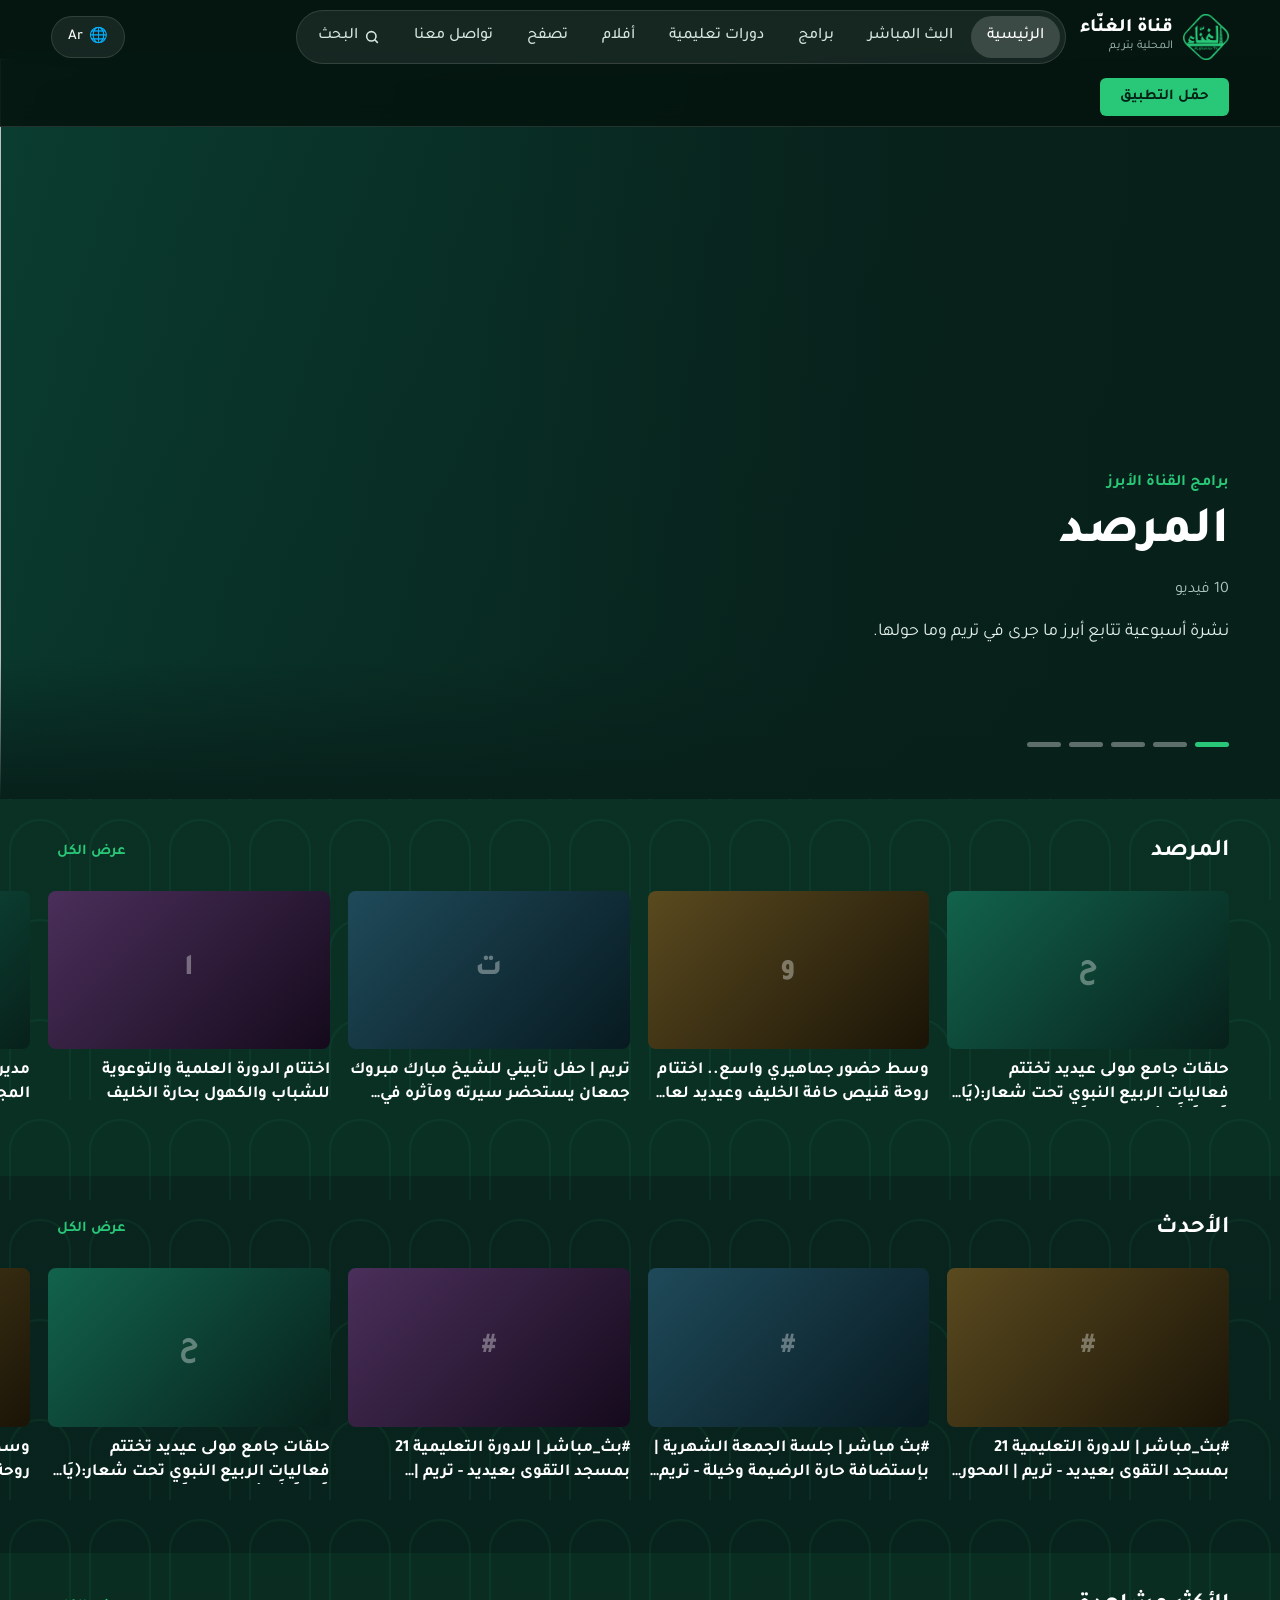
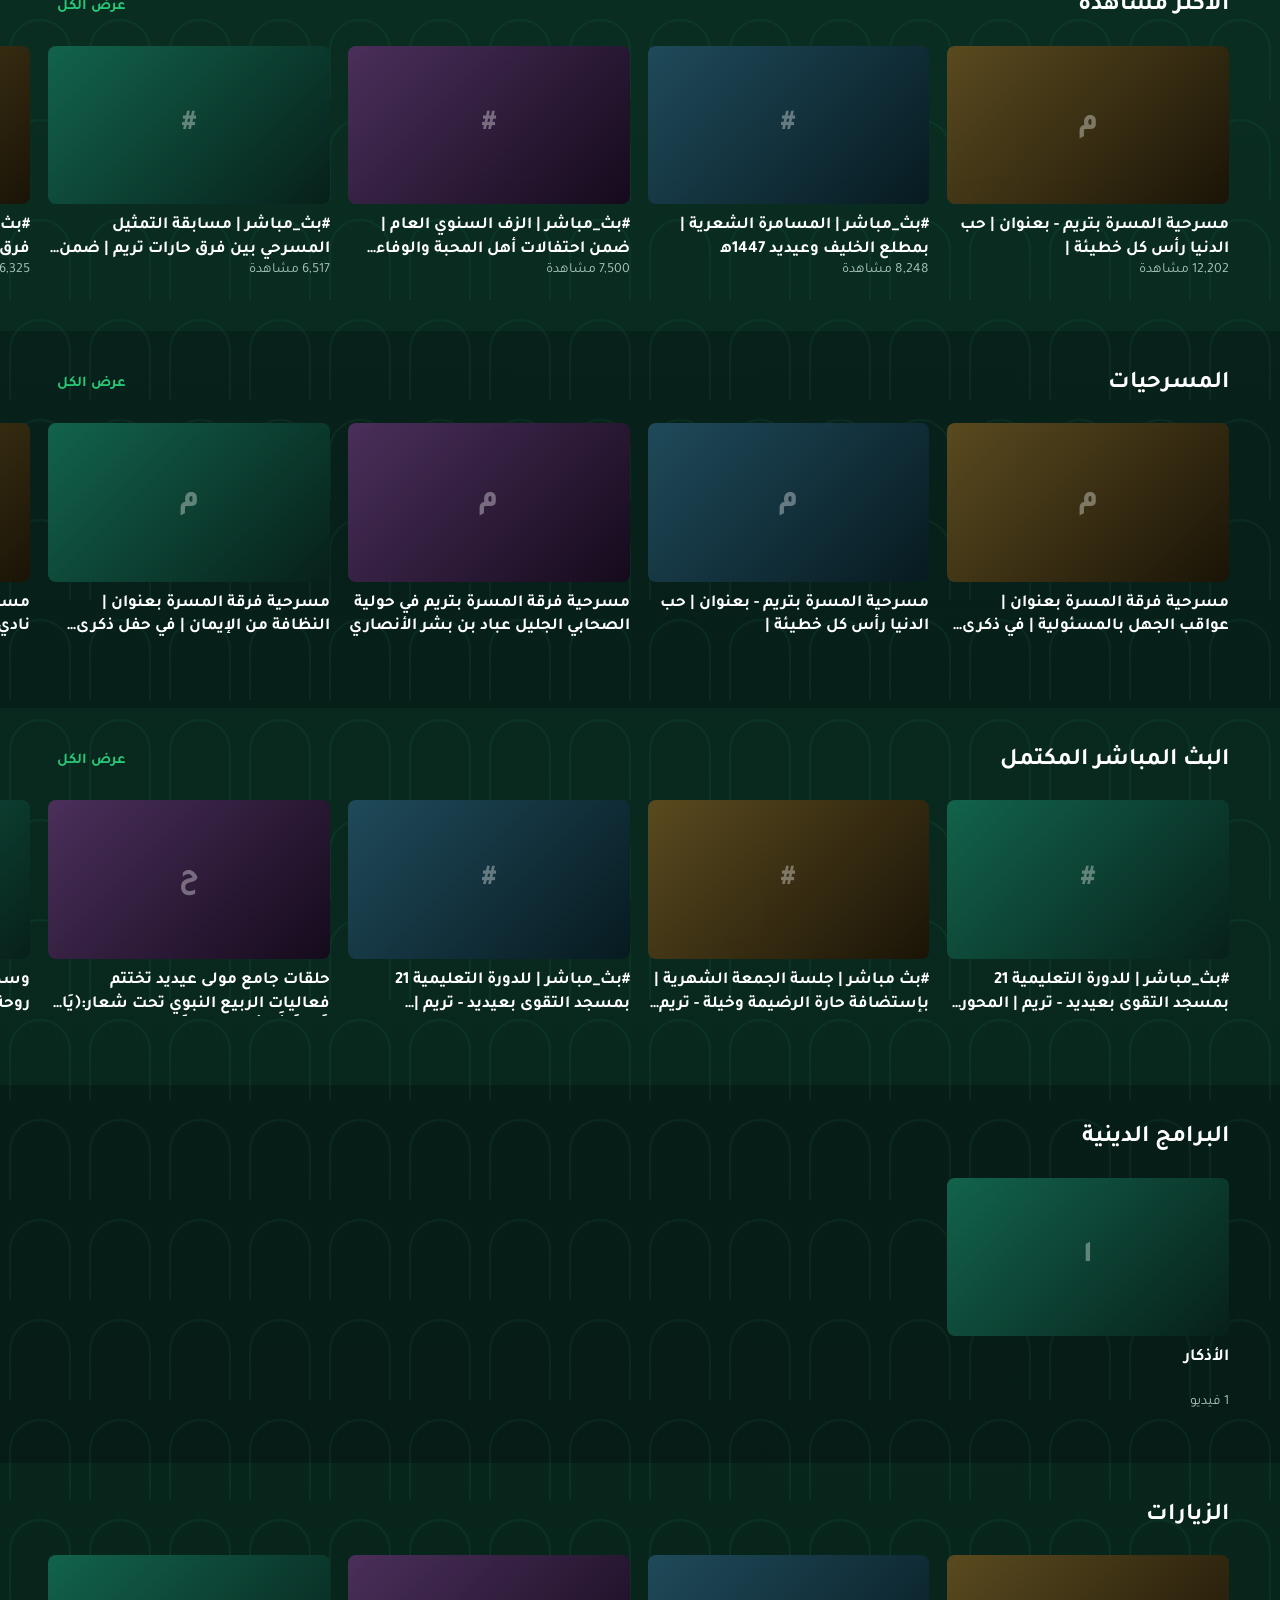
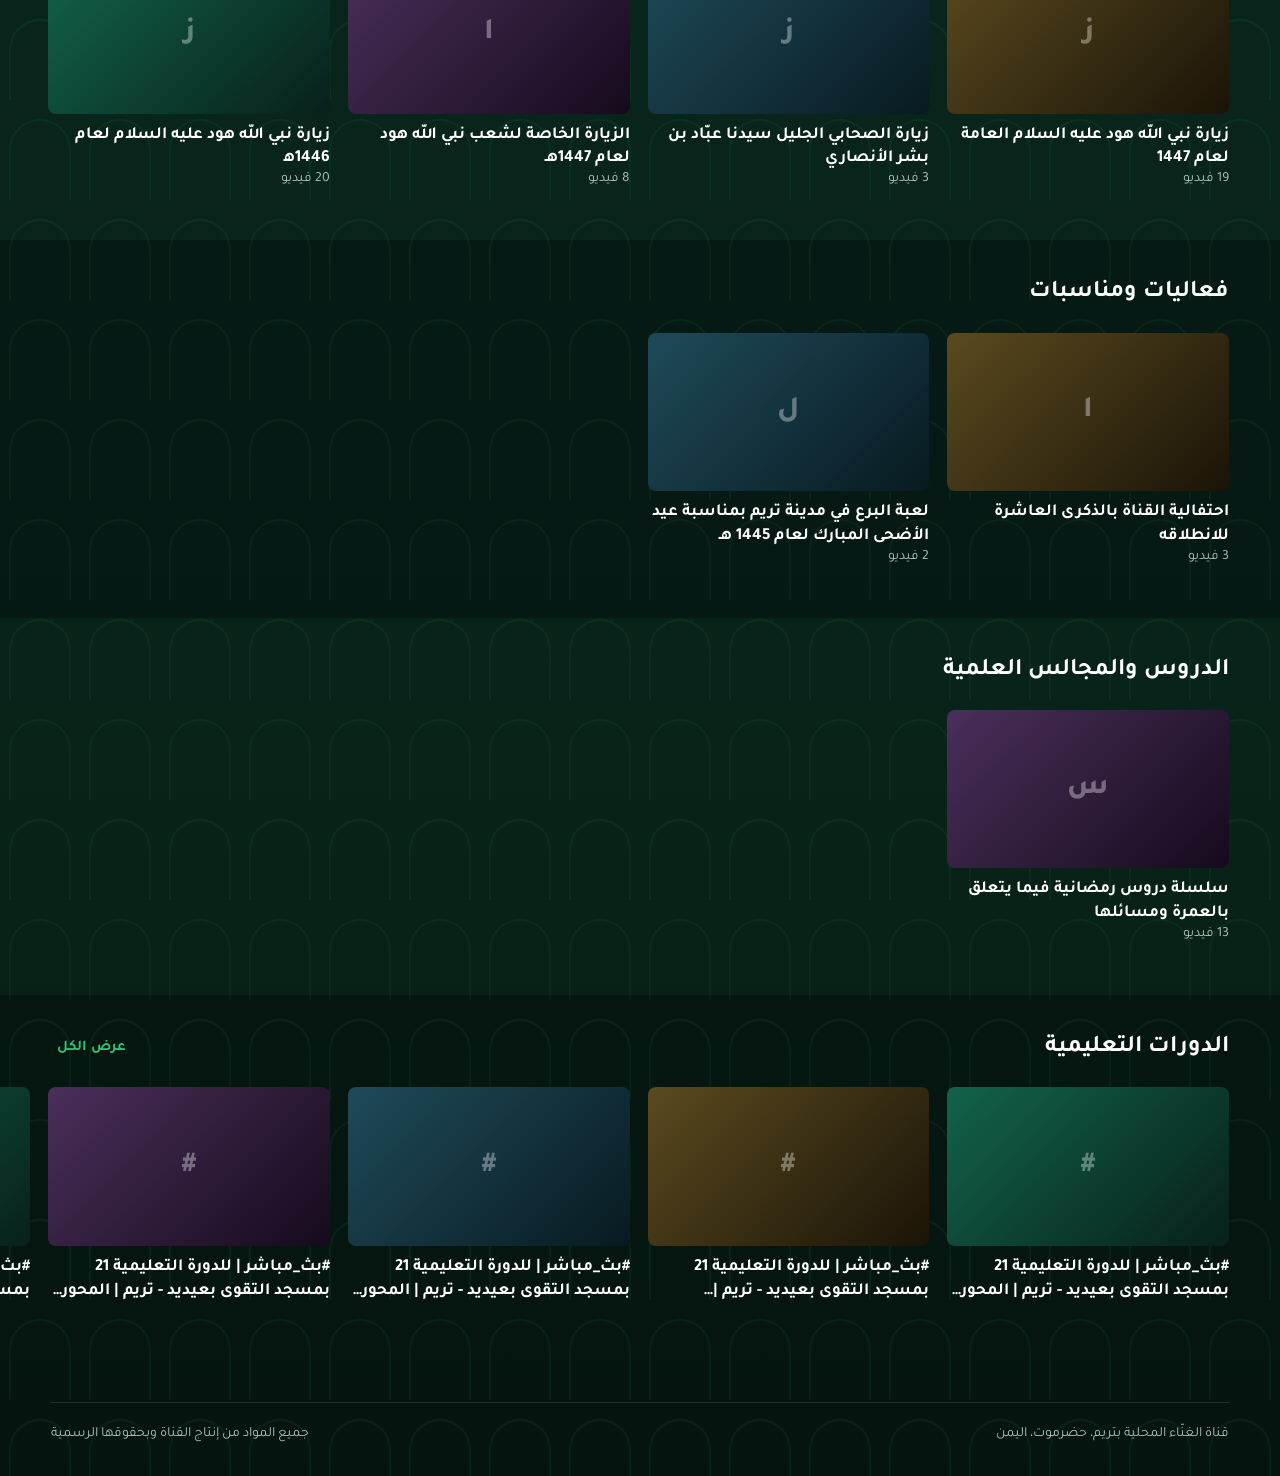
==== commit 505d8b8d: "Sync YouTube playlists" ====
--- a/alghanna-tv.html
+++ b/alghanna-tv.html
@@ -190,11 +190,11 @@
 var SHOW_AUTH=false; /* true لإظهار أزرار تسجيل الدخول/الاشتراك (لا تعمل قبل ربط خدمة تسجيل) */
 var FEATURED_COUNT=5,SLIDE_MS=5000;
 var LIVE_MODE="iframe"; /* iframe = صفحة البث الجديدة | hls = مشغّل m3u8 مباشر */
-var LIVE_PAGE="https://ssh101.com/live/414267";
+var LIVE_PAGE="https://ssh101.com/securelive/index.php?id=414267";
 var REPO="alselselah7-ai/alghanna-tv",BRANCH="main",OV_PATH="overrides.json"; /* مستودع الموقع وملف التعديلات اليدوية */
 /* تملؤها المزامنة تلقائيًا. لا تعدّلها يدويًا */
-var YTV=/*YT_VIDEOS*/{"newest":[{"id":"m20DJlqjuVY","t":"#بث مباشر | جلسة الجمعة الشهرية | بإستضافة حارة الرضيمة وخيلة - تريم 17 - جمادى الأخرة - 1448ه‍","at":"2026-11-28T04:59:54Z","w":226,"lv":true},{"id":"OE0JP9b9cd0","t":"#بث_مباشر | للدورة التعليمية 21 بمسجد التقوى بعيديد - تريم | استضافة: السيد/ محمد المشهور.","at":"2026-11-28T03:37:54Z","w":524,"lv":true},{"id":"Ik5x0EC29-Y","t":"حلقات جامع مولى عيديد تختتم فعاليات الربيع النبوي تحت شعار:﴿يَا قَوْمَنَا أَجِيبُوا دَاعِيَ اللَّهِ﴾","at":"2026-11-27T14:37:19Z","w":30,"lv":true},{"id":"tP7zMelSeCQ","t":"وسط حضور جماهيري واسع.. اختتام روحة قنيص حافة الخليف وعيديد لعام 2026م.","at":"2026-11-27T14:34:44Z","w":33,"lv":true},{"id":"T9buiQXIw_8","t":"تريم | حفل تأبيني للشيخ مبارك مبروك جمعان يستحضر سيرته ومآثره في خدمة المجتمع","at":"2026-11-27T14:33:14Z","w":47,"lv":true},{"id":"F8N_3tp3akU","t":"اختتام الدورة العلمية والتوعوية للشباب والكهول بحارة الخليف","at":"2026-11-27T14:30:17Z","w":19,"lv":true},{"id":"HoKUKEJ6sK0","t":"#بث_مباشر| مجلس قراءة السيرة النبوية | من دار المصطفى بتريم 16 - جمادى الأخرة - 1448هـ","at":"2026-11-27T04:47:31Z","w":621,"lv":true},{"id":"t1WTrAEagQ8","t":"#بث_مباشر | للدورة التعليمية 21 بمسجد التقوى بعيديد - تريم | استضافة: الشيخ/ طلال كنج الاسترالي","at":"2026-11-26T03:33:20Z","w":546,"lv":true},{"id":"1Kd5Fxu7n8s","t":"#بث_مباشر | للدورة التعليمية 21 بمسجد التقوى بعيديد - تريم | المحور الخامس : الدكتور عمر باغوث","at":"2026-11-25T03:42:25Z","w":730,"lv":true},{"id":"islx-nwnRD8","t":"مدير عام تريم يدشّن المخيم الطبي المجاني للوقاية من السكري وارتفاع ضغط الدم وأمراض القلب","at":"2026-11-25T03:19:21Z","w":47,"lv":false},{"id":"ZE4BpIz_EmI","t":"الملتقى الطلابي بدار الزهراء… خطر الغيبة وأثر النصيحة في المجتمع","at":"2026-11-25T03:16:47Z","w":41,"lv":false},{"id":"eLKfD5KWu9w","t":"#بث_مباشر | جلسة الإثنين الاسبوعية | درس التفسير 13 - جمادى الأخرة - 1448هـ","at":"2026-11-24T14:36:44Z","w":210,"lv":true},{"id":"dVXO1DT-q4k","t":"#بث_مباشر | للدورة التعليمية 21 بمسجد التقوى بعيديد - تريم | المحور الخامس : مجموعة السلسة","at":"2026-11-24T03:41:36Z","w":557,"lv":true},{"id":"qeQXhCsNgIk","t":"#بث_مباشر | للدورة التعليمية 21 بمسجد التقوى بعيديد - تريم | المحور الخامس : مجموعة السلسة","at":"2026-11-23T04:08:20Z","w":1107,"lv":true},{"id":"_SoLLbC7Kc0","t":"#بث_مباشر | للدورة التعليمة 21 بمسجد التقوى بعيديد - تريم | استضافة: الداعية زكي صبيح","at":"2026-11-23T03:06:33Z","w":224,"lv":true},{"id":"8P6RcGsBnc0","t":"#بث_مباشر | جلسة الإثنين الاسبوعية | درس التفسير 6 - جمادى الأخرة - 1448هـ","at":"2026-11-23T03:05:30Z","w":473,"lv":true},{"id":"iqQKRVnTEKU","t":"#بث_مباشر (درس قبس النور المبين من إحياء علوم الدين) للعلامة الحبيب عمر بن حفيظ","at":"2026-11-23T03:05:24Z","w":71,"lv":true},{"id":"yuzOR2koCy0","t":"#بث_مباشر | للدورة التعليمية 21 بمسجد التقوى بعيديد - تريم | المحور الخامس: الداعية علوي المشهور","at":"2026-11-23T03:05:01Z","w":29,"lv":true},{"id":"lcv_lCZocw8","t":"#بث_مباشر | للدورة التعليمية 21 بمسجد التقوى بعيديد - تريم | المحور الخامس: الداعية علوي المشهور","at":"2026-11-21T15:26:56Z","w":283,"lv":true},{"id":"uk5L69EgEd8","t":"#بث_مباشر| مجلس قراءة السيرة النبوية | من دار المصطفى بتريم 9 - جمادى الأخرة - 1448هـ","at":"2026-11-20T04:36:40Z","w":706,"lv":true}],"top":[{"id":"AXDZCtMbSIg","t":"مسرحية المسرة بتريم - بعنوان | حب الدنيا رأس كل خطيئة |","at":"2025-07-23T18:00:09Z","w":12201,"lv":false},{"id":"buGCzPTClFI","t":"#بث_مباشر | المسامرة الشعرية | بمطلع الخليف وعيديد 1447ه‍","at":"2026-05-29T11:58:29Z","w":8248,"lv":true},{"id":"ZxDvh-rkcbw","t":"#بث_مباشر | الزف السنوي العام | ضمن احتفالات أهل المحبة والوفاء بدار المصطفى 1448هـ","at":"2026-09-08T02:58:26Z","w":7500,"lv":true},{"id":"lVdxWGxkj9U","t":"#بث_مباشر | مسابقة التمثيل المسرحي بين فرق حارات تريم | ضمن احتفالات اهل المحبة والوفاء بدار المصطفى","at":"2026-09-06T10:03:03Z","w":6517,"lv":true},{"id":"sLRwYazVxrQ","t":"#بث_مباشر | مسابقة الإنشاد بين فرق حارات تريم | ضمن احتفالات اهل المحبة والوفاء بدار المصطفى 1448هـ","at":"2026-09-07T09:21:47Z","w":6325,"lv":true},{"id":"6JbvcyPsDKs","t":"مسرحية فرقة المسرة بتريم في حولية الصحابي الجليل عباد بن بشر الأنصاري","at":"2025-07-12T13:00:06Z","w":6190,"lv":true},{"id":"PTmxa5-7Dvg","t":"مسرحية فرقة المسرة للتمثيل بمناسبة تتويج نادي البرق بتريم بطلاً لبطولة كأس حضرموت","at":"2024-11-09T17:30:06Z","w":6175,"lv":true},{"id":"R3owCrwBxjw","t":"مسرحية فرقة المسرة بعنوان | عواقب الجهل بالمسئولية | في ذكرى الفقبد الممثل صالح علي بريك","at":"2025-07-31T13:00:06Z","w":5350,"lv":true},{"id":"vuWYIkmbVyI","t":"مسرحية فرقة المسرة بعنوان | النظافة من الإيمان | في حفل ذكرى الهجرة النبوية وذكرى افتتاح دار المصطفى","at":"2025-07-01T13:00:06Z","w":4855,"lv":true},{"id":"lSOnd9S3tIE","t":"الآن عرض أول وحصري (لقاءات من السوق) في شعب نبي الله هود عليه السلام لعام 1446هـ","at":"2025-02-08T23:48:53Z","w":4529,"lv":true},{"id":"rlQw4VkbMQY","t":"#بث_مباشر مجلس الوعظ والتذكير في ( زيارة الشيخ أبي بكر بن سالم ) في شعب نبي الله هود عليه السلام","at":"2025-02-09T21:02:42Z","w":4205,"lv":true},{"id":"XSKEhZHWIXM","t":"فيلم بعنوان | الإدمان المفرط على مواقع التواصل الإجتماعي | مشاركة فريق الأصدقاء بعيديد","at":"2026-02-26T16:00:06Z","w":4196,"lv":true},{"id":"RCPiggs39i0","t":"#بث_مباشر |للزواج الجماعي الرابع | بدار المصطفى بتريم - السمر","at":"2026-04-01T09:48:03Z","w":4157,"lv":true},{"id":"HzbD8xvqGZ8","t":"#بث_مباشر | مجلس البردة السنوي لحارات تريم | ولوحة انشادية بعنوان: رسول الله حب لايفنى - 1448هـ","at":"2026-08-15T07:33:27Z","w":4030,"lv":true},{"id":"9mPYzLvas_Q","t":"#بث_مباشر | تغطية خاصة ليوم عرفة | خطبة يوم عرفة - حلقة خاصة - لقاءات ميدانية - جلسة التعريف","at":"2026-05-26T15:35:18Z","w":3779,"lv":true},{"id":"hFZ5udymKG4","t":"#بث_مباشر | المسامرة الشعرية للمطلع السنوي بحافة قسم | تريم - 1447هـ","at":"2026-06-03T15:53:27Z","w":3469,"lv":true},{"id":"6mUBBYooRzU","t":"فيلم بعنوان | اللباس الغير محتشم | مشاركة فريق الأهلي بعيديد","at":"2026-02-24T16:00:06Z","w":3398,"lv":true},{"id":"uIt0fhnSOKQ","t":"#بث_مباشر(من شعب نبي الله هود عليه السلام ) الجلسة الدعوية الخامسة 8 - شعبان - 1447هـ","at":"2026-01-28T06:02:26Z","w":3298,"lv":true},{"id":"tjiE_wCk6jw","t":"#بث_مباشر | للمسامرة الشعرية | للمطلع السنوي لحافة السحيل والخليف _ تريم 1447ه‍","at":"2026-06-05T12:00:54Z","w":3208,"lv":true},{"id":"uqIz5g19kBU","t":"المسامرة الشعرية (بمطلع حافة الخليف وعيديد) تريم - حضرموت @alghannachannel6146","at":"2024-11-02T17:18:59Z","w":3204,"lv":false}],"lives":[{"id":"m20DJlqjuVY","t":"#بث مباشر | جلسة الجمعة الشهرية | بإستضافة حارة الرضيمة وخيلة - تريم 17 - جمادى الأخرة - 1448ه‍","at":"2026-11-28T04:59:54Z","w":226,"lv":true},{"id":"OE0JP9b9cd0","t":"#بث_مباشر | للدورة التعليمية 21 بمسجد التقوى بعيديد - تريم | استضافة: السيد/ محمد المشهور.","at":"2026-11-28T03:37:54Z","w":524,"lv":true},{"id":"Ik5x0EC29-Y","t":"حلقات جامع مولى عيديد تختتم فعاليات الربيع النبوي تحت شعار:﴿يَا قَوْمَنَا أَجِيبُوا دَاعِيَ اللَّهِ﴾","at":"2026-11-27T14:37:19Z","w":30,"lv":true},{"id":"tP7zMelSeCQ","t":"وسط حضور جماهيري واسع.. اختتام روحة قنيص حافة الخليف وعيديد لعام 2026م.","at":"2026-11-27T14:34:44Z","w":33,"lv":true},{"id":"T9buiQXIw_8","t":"تريم | حفل تأبيني للشيخ مبارك مبروك جمعان يستحضر سيرته ومآثره في خدمة المجتمع","at":"2026-11-27T14:33:14Z","w":47,"lv":true},{"id":"F8N_3tp3akU","t":"اختتام الدورة العلمية والتوعوية للشباب والكهول بحارة الخليف","at":"2026-11-27T14:30:17Z","w":19,"lv":true},{"id":"HoKUKEJ6sK0","t":"#بث_مباشر| مجلس قراءة السيرة النبوية | من دار المصطفى بتريم 16 - جمادى الأخرة - 1448هـ","at":"2026-11-27T04:47:31Z","w":621,"lv":true},{"id":"t1WTrAEagQ8","t":"#بث_مباشر | للدورة التعليمية 21 بمسجد التقوى بعيديد - تريم | استضافة: الشيخ/ طلال كنج الاسترالي","at":"2026-11-26T03:33:20Z","w":546,"lv":true},{"id":"1Kd5Fxu7n8s","t":"#بث_مباشر | للدورة التعليمية 21 بمسجد التقوى بعيديد - تريم | المحور الخامس : الدكتور عمر باغوث","at":"2026-11-25T03:42:25Z","w":730,"lv":true},{"id":"eLKfD5KWu9w","t":"#بث_مباشر | جلسة الإثنين الاسبوعية | درس التفسير 13 - جمادى الأخرة - 1448هـ","at":"2026-11-24T14:36:44Z","w":210,"lv":true},{"id":"dVXO1DT-q4k","t":"#بث_مباشر | للدورة التعليمية 21 بمسجد التقوى بعيديد - تريم | المحور الخامس : مجموعة السلسة","at":"2026-11-24T03:41:36Z","w":557,"lv":true},{"id":"qeQXhCsNgIk","t":"#بث_مباشر | للدورة التعليمية 21 بمسجد التقوى بعيديد - تريم | المحور الخامس : مجموعة السلسة","at":"2026-11-23T04:08:20Z","w":1107,"lv":true},{"id":"_SoLLbC7Kc0","t":"#بث_مباشر | للدورة التعليمة 21 بمسجد التقوى بعيديد - تريم | استضافة: الداعية زكي صبيح","at":"2026-11-23T03:06:33Z","w":224,"lv":true},{"id":"8P6RcGsBnc0","t":"#بث_مباشر | جلسة الإثنين الاسبوعية | درس التفسير 6 - جمادى الأخرة - 1448هـ","at":"2026-11-23T03:05:30Z","w":473,"lv":true},{"id":"iqQKRVnTEKU","t":"#بث_مباشر (درس قبس النور المبين من إحياء علوم الدين) للعلامة الحبيب عمر بن حفيظ","at":"2026-11-23T03:05:24Z","w":71,"lv":true},{"id":"yuzOR2koCy0","t":"#بث_مباشر | للدورة التعليمية 21 بمسجد التقوى بعيديد - تريم | المحور الخامس: الداعية علوي المشهور","at":"2026-11-23T03:05:01Z","w":29,"lv":true},{"id":"lcv_lCZocw8","t":"#بث_مباشر | للدورة التعليمية 21 بمسجد التقوى بعيديد - تريم | المحور الخامس: الداعية علوي المشهور","at":"2026-11-21T15:26:56Z","w":283,"lv":true},{"id":"uk5L69EgEd8","t":"#بث_مباشر| مجلس قراءة السيرة النبوية | من دار المصطفى بتريم 9 - جمادى الأخرة - 1448هـ","at":"2026-11-20T04:36:40Z","w":706,"lv":true},{"id":"MmBE__fqSdY","t":"#بث_مباشر | للدورة التعليمية 21 بمسجد التقوى بعيديد - تريم | المحور الرابع5: الدكتور إبراهيم الكاف","at":"2026-11-19T03:39:52Z","w":899,"lv":true},{"id":"vKsrLzKVwpk","t":"رحلة إيمانية وأخوية تجمع ثلاث حلقات علمية إلى شعب نبي الله هود عليه السلام","at":"2026-11-17T18:34:58Z","w":101,"lv":true},{"id":"g2romA2UbMk","t":"الوكيل التميمي يفتتح مركز دار الشفاء الطبي بسيئون","at":"2026-11-17T18:32:34Z","w":72,"lv":true},{"id":"N74-Xc29Btc","t":"فريق ميداني مشترك ينفذ نزولاً لفحص عينات الخضار والفواكه ومياه الري بمديرية تريم","at":"2026-11-17T18:32:21Z","w":42,"lv":true},{"id":"P2z7l7Zshx0","t":"افتتاح الدورة الزراعه  المنزلية تحت عنوان  رعاية وتكاثر نباتات الظل والنباتات الداخليه","at":"2026-11-17T18:28:11Z","w":47,"lv":true},{"id":"Ya40lCRYGss","t":"#بث_مباشر | للدورة التعليمية 21 بمسجد التقوى بعيديد - تريم | المحور الرابع3: الأستاذ محبوب العامري","at":"2026-11-17T03:39:02Z","w":706,"lv":true},{"id":"TQG8ZB0MHSA","t":"#بث_مباشر | للدورة التعليمية 21 بمسجد التقوى بعيديد - تريم | المحور الرابع2: الأستاذ محبوب العامري","at":"2026-11-16T03:39:53Z","w":725,"lv":true},{"id":"dfybj0bYDOg","t":"#بث_مباشر | للدورة التعليمية 21 بمسجد التقوى بعيديد - تريم | المحور الرابع: الأستاذ محبوب العامري","at":"2026-11-15T03:39:03Z","w":479,"lv":true},{"id":"vT0Bc0IJX0c","t":"#بث_مباشر | جلسة الإثنين الاسبوعية | درس التفسير 29 - جمادى الأولى - 1448هـ","at":"2026-11-13T19:17:15Z","w":175,"lv":true},{"id":"kh7CNfhzW6U","t":"#بث_مباشر (درس قبس النور المبين من إحياء علوم الدين) للعلامة الحبيب عمر بن حفيظ","at":"2026-11-13T19:17:11Z","w":144,"lv":true},{"id":"owe3Ur-7v_M","t":"#بث_مباشر| مجلس قراءة السيرة النبوية | من دار المصطفى بتريم 2 - جمادى الأخرة - 1448هـ","at":"2026-11-13T19:17:08Z","w":550,"lv":true},{"id":"ubDpYjhTVO8","t":"#بث_مباشر | للدورة التعليمة 21 بمسجد التقوى بعيديد - تريم | المحور الثالث 4: الداعية محمد بن سميط","at":"2026-11-12T03:31:39Z","w":374,"lv":true},{"id":"h2U6D2PrRQA","t":"#بث_مباشر | للدورة التعليمة 21 بمسجد التقوى بعيديد - تريم | المحور الثالث 3: الداعية محمد بن سميط","at":"2026-11-11T03:40:38Z","w":277,"lv":true},{"id":"eixiP4Am0tk","t":"روضة قرة العين تنظم رحلة ترفيهية لأطفالها إلى حديقة الماهر بمدينة تريم","at":"2026-11-10T18:14:54Z","w":74,"lv":true},{"id":"-TQm9YX8lT8","t":"طلاب مركز إرادة يقدّمون رسالة إنسانية في نهائي بطولة اللاعب المحلي بتريم","at":"2026-11-10T18:14:14Z","w":49,"lv":true},{"id":"Mj7yHqgUDxs","t":"رحلة سنوية وزيارة إلى مزار نبي الله هود عليه السلام","at":"2026-11-10T18:12:22Z","w":391,"lv":true},{"id":"rVNqSXPpRK0","t":"#بث_مباشر | للدورة التعليمة 21 بمسجد التقوى بعيديد - تريم | استضافة: الداعية عبدالله بن شهاب","at":"2026-11-10T03:51:00Z","w":617,"lv":true},{"id":"tI9r4Xre2-s","t":"#بث_مباشر | للدورة التعليمة 21 بمسجد التقوى بعيديد - تريم | المحور الثالث 2: الداعية محمد بن سميط","at":"2026-11-09T04:00:30Z","w":460,"lv":true},{"id":"vWdnfhjss_8","t":"#بث_مباشر | للدورة التعليمة 21 بمسجد التقوى بعيديد - تريم | المحور الثالث: الداعية محمد بن سميط","at":"2026-11-08T03:42:54Z","w":492,"lv":true},{"id":"wOhlDw28mh0","t":"#بث_مباشر | للدورة التعليمة 21 بمسجد التقوى بعيديد - تريم | استضافة: الداعية محمد الخطيب","at":"2026-11-07T03:43:28Z","w":139,"lv":true},{"id":"9nWA_Io2xqc","t":"#بث_مباشر (درس قبس النور المبين من إحياء علوم الدين) للعلامة الحبيب عمر بن حفيظ","at":"2026-11-07T02:15:58Z","w":69,"lv":true},{"id":"g3nhsmirhvI","t":"#بث_مباشر| مجلس قراءة السيرة النبوية | من دار المصطفى بتريم 25 - جمادى الأولى - 1448هـ","at":"2026-11-06T04:33:53Z","w":1713,"lv":true}],"by":{"PLGZLYPDSN2Nc":[{"id":"OE0JP9b9cd0","t":"#بث_مباشر | للدورة التعليمية 21 بمسجد التقوى بعيديد - تريم | استضافة: السيد/ محمد المشهور.","at":"2026-11-28"},{"id":"1Kd5Fxu7n8s","t":"#بث_مباشر | للدورة التعليمية 21 بمسجد التقوى بعيديد - تريم | المحور الخامس : الدكتور عمر باغوث","at":"2026-11-25"},{"id":"dVXO1DT-q4k","t":"#بث_مباشر | للدورة التعليمية 21 بمسجد التقوى بعيديد - تريم | المحور الخامس : مجموعة السلسة","at":"2026-11-24"},{"id":"qeQXhCsNgIk","t":"#بث_مباشر | للدورة التعليمية 21 بمسجد التقوى بعيديد - تريم | المحور الخامس : مجموعة السلسة","at":"2026-11-23"},{"id":"_SoLLbC7Kc0","t":"#بث_مباشر | للدورة التعليمة 21 بمسجد التقوى بعيديد - تريم | استضافة: الداعية زكي صبيح","at":"2026-11-23"},{"id":"yuzOR2koCy0","t":"#بث_مباشر | للدورة التعليمية 21 بمسجد التقوى بعيديد - تريم | المحور الخامس: الداعية علوي المشهور","at":"2026-11-23"},{"id":"MmBE__fqSdY","t":"#بث_مباشر | للدورة التعليمية 21 بمسجد التقوى بعيديد - تريم | المحور الرابع5: الدكتور إبراهيم الكاف","at":"2026-11-19"},{"id":"Ya40lCRYGss","t":"#بث_مباشر | للدورة التعليمية 21 بمسجد التقوى بعيديد - تريم | المحور الرابع3: الأستاذ محبوب العامري","at":"2026-11-17"},{"id":"TQG8ZB0MHSA","t":"#بث_مباشر | للدورة التعليمية 21 بمسجد التقوى بعيديد - تريم | المحور الرابع2: الأستاذ محبوب العامري","at":"2026-11-16"},{"id":"dfybj0bYDOg","t":"#بث_مباشر | للدورة التعليمية 21 بمسجد التقوى بعيديد - تريم | المحور الرابع: الأستاذ محبوب العامري","at":"2026-11-15"},{"id":"ubDpYjhTVO8","t":"#بث_مباشر | للدورة التعليمة 21 بمسجد التقوى بعيديد - تريم | المحور الثالث 4: الداعية محمد بن سميط","at":"2026-11-12"},{"id":"h2U6D2PrRQA","t":"#بث_مباشر | للدورة التعليمة 21 بمسجد التقوى بعيديد - تريم | المحور الثالث 3: الداعية محمد بن سميط","at":"2026-11-11"},{"id":"rVNqSXPpRK0","t":"#بث_مباشر | للدورة التعليمة 21 بمسجد التقوى بعيديد - تريم | استضافة: الداعية عبدالله بن شهاب","at":"2026-11-10"},{"id":"tI9r4Xre2-s","t":"#بث_مباشر | للدورة التعليمة 21 بمسجد التقوى بعيديد - تريم | المحور الثالث 2: الداعية محمد بن سميط","at":"2026-11-09"},{"id":"vWdnfhjss_8","t":"#بث_مباشر | للدورة التعليمة 21 بمسجد التقوى بعيديد - تريم | المحور الثالث: الداعية محمد بن سميط","at":"2026-11-08"},{"id":"wOhlDw28mh0","t":"#بث_مباشر | للدورة التعليمة 21 بمسجد التقوى بعيديد - تريم | استضافة: الداعية محمد الخطيب","at":"2026-11-07"},{"id":"2uYifu5iMJs","t":"#بث_مباشر | للدورة التعليمة 21 بمسجد التقوى بعيديد - تريم | المحور الثاني: الداعية منير بازهير 3","at":"2026-11-05"},{"id":"xJbTky0XlbU","t":"#بث_مباشر | للدورة التعليمة 21 بمسجد التقوى بعيديد - تريم | المحور الثاني: الداعية منير بازهير 2","at":"2026-11-04"},{"id":"_CRAGOmpvZc","t":"#بث_مباشر | للدورة التعليمة 21 بمسجد التقوى بعيديد - تريم | استضافة: الداعية صبري بازرعة","at":"2026-11-03"},{"id":"ibz7b1H4GcA","t":"#بث_مباشر | للدورة التعليمة 21 بمسجد التقوى بعيديد - تريم | المحور الثاني: الداعية منير بازهير 1","at":"2026-11-02"},{"id":"r7s0Qqtxum8","t":"#بث_مباشر | للدورة التعليمة 21 بمسجد التقوى بعيديد - تريم | المحور الأول: الدعية عبدالله باجهام 1","at":"2026-10-31"},{"id":"Bp2Uk7Sih58","t":"#بث_مباشر | الجلسة الإفتتاحية| في الدورة التعليمة 21 بمسجد التقوى بعيديد - تريم | 1448هـ","at":"2026-10-29"}],"PLAlF6DH_SSzU":[{"id":"E0zefsw9tfA","t":"اذكار الصباح | للإمام عبدالله الحداد","at":"2026-10-21"}],"PLa2gxXL2I8nc":[{"id":"BYRBHn6wCII","t":"برنامج | التعريف برسول الله 2 | مع الداعية: ابو الحسن الرفاعي - 7","at":"2026-09-20"},{"id":"29GHBsj779k","t":"برنامج | التعريف برسول الله 2 | مع الداعية: ابو الحسن الرفاعي - 6","at":"2026-09-16"},{"id":"pmbEYUG1h7I","t":"برنامج | التعريف برسول الله 2 | مع الداعية: ابو الحسن الرفاعي - 5","at":"2026-09-13"},{"id":"vMw5O-2RUnM","t":"برنامج | التعريف برسول الله 2 | مع الداعية: ابو الحسن الرفاعي - 4","at":"2026-09-05"},{"id":"LdLwwRl1-Bo","t":"برنامج | التعريف برسول الله 2 | مع الداعية: ابو الحسن الرفاعي - 2","at":"2026-08-29"},{"id":"Eaf0DhhsQIM","t":"برنامج | التعريف برسول الله 2 | مع الداعية: ابو الحسن الرفاعي - 1","at":"2026-08-27"}],"PLRLQzFjpfWu8":[{"id":"W9KZUjhcm30","t":"مكتب الأوقاف والإرشاد بسيئون يشيد بجهود مركز الفرقان للعناية بالمصحف الشريف بسيئون","at":"2026-08-26"},{"id":"QV9HDYdunyE","t":"برنامج | قدوتنا صلى الله عليه وسلم | كيف كان النبي ﷺ صبورًا؟","at":"2026-08-19"},{"id":"6qxQddto2kY","t":"برنامج | قدوتنا صلى الله عليه وسلم | كيف كان النبي ﷺ قدوةً في الصدق؟","at":"2026-08-18"}],"PLbf1KySrygAc":[{"id":"Q45Vja5EGQM","t":"صوت الوفود | لقاءات ميدانية من الدورة التعليمية الثانية والثلاثون | بدار المصطفى بتريم","at":"2026-09-03"},{"id":"e1YlcxY1c1U","t":"صوت الوفود | لقاءات ميدانية من الدورة التعليمية الثانية والثلاثون | بدار المصطفى بتريم","at":"2026-09-03"},{"id":"xKAcbWzjKJ4","t":"صوت الوفود | لقاءات ميدانية من الدورة التعليمية الثانية والثلاثون | بدار المصطفى بتريم","at":"2026-09-03"},{"id":"zGaBDAOwVjs","t":"صوت الوفود| لقاءات ميدانية | من الدورة التعليمية الثانية والثلاثون بدار المصطفى بتريم","at":"2026-08-27"},{"id":"rgfXmXXxJMU","t":"صوت الوفود| لقاءات ميدانية | من الدورة التعليمية الثانية والثلاثون بدار المصطفى بتريم","at":"2026-08-27"},{"id":"NXog4tugp94","t":"صوت الوفود | لقاءات ميدانية من الدورة التعليمية الثانية والثلاثون | بدار المصطفى بتريم","at":"2026-08-26"},{"id":"KHAveBJCLQw","t":"صوت الوفود | لقاءات ميدانية من الدورة التعليمية الثانية والثلاثون | بدار المصطفى بتريم","at":"2026-08-26"},{"id":"56W6AA0Laa8","t":"صوت الوفود | لقاءات ميدانية من الدورة التعليمية الثانية والثلاثون | بدار المصطفى بتريم","at":"2026-08-26"},{"id":"QCzqUcRrRaw","t":"صوت الوفود | لقاءات ميدانية من الدورة التعليمية الثانية والثلاثون | بدار المصطفى بتريم","at":"2026-08-25"},{"id":"c55bJbWNEzo","t":"صوت الوفود | لقاءات ميدانية من الدورة التعليمية الثانية والثلاثون | بدار المصطفى بتريم","at":"2026-08-25"},{"id":"GVvvfHRgUZc","t":"صوت الوفود | لقاءات ميدانية من الدورة التعليمية الثانية والثلاثون | بدار المصطفى بتريم","at":"2026-08-24"},{"id":"OTc7R6PKkYs","t":"صوت الوفود| لقاءات ميدانية | من الدورة التعليمية الثانية والثلاثون بدار المصطفى بتريم","at":"2026-08-21"},{"id":"3M8Yx37tQaI","t":"صوت الوفود| لقاءات ميدانية | من الدورة التعليمية الثانية والثلاثون بدار المصطفى بتريم","at":"2026-08-21"},{"id":"R1I2LxuCOzc","t":"صوت الوفود| لقاءات ميدانية | من الدورة التعليمية الثانية والثلاثون بدار المصطفى بتريم","at":"2026-08-18"},{"id":"S-XiAgs9gE4","t":"صوت الوفود| لقاءات ميدانية | من الدورة التعليمية الثانية والثلاثون بدار المصطفى بتريم","at":"2026-08-17"},{"id":"-vrYfca0Nvg","t":"برنامج | صوت الوفود 2 | لقاءات ميدانية من الدورة الـ32 بدار المصطفى بتريم","at":"2026-08-16"},{"id":"uIpfKi0x3KU","t":"برنامج | صوت الوفود 2 | لقاءات ميدانية من الدورة الـ32 بدار المصطفى بتريم","at":"2026-08-13"},{"id":"ILm6nuY6-9Y","t":"برنامج | صوت الوفود 2 | لقاءات ميدانية من الدورة الـ32 بدار المصطفى بتريم","at":"2026-08-12"},{"id":"RTp5avqGFbU","t":"برنامج | صوت الوفود 2 | لقاءات ميدانية من الدورة الـ32 بدار المصطفى بتريم","at":"2026-08-11"},{"id":"3qBumWIHCK8","t":"برنامج | صوت الوفود 2 | لقاءات ميدانية من الدورة الـ32 بدار المصطفى بتريم","at":"2026-08-10"},{"id":"S7iPXXDgm3o","t":"برنامج | صوت الوفود 2 | لقاءات ميدانية من الدورة الـ32 بدار المصطفى بتريم","at":"2026-08-09"},{"id":"FYJ4vF3j6Nc","t":"برنامج | صوت الوفود 2 | لقاءات ميدانية من الدورة الـ32 بدار المصطفى بتريم","at":"2026-08-09"},{"id":"TNcGjUZcV7g","t":"برنامج | صوت الوفود 2 | لقاءات ميدانية من الدورة الـ32 بدار المصطفى بتريم","at":"2026-08-06"},{"id":"1993rCnSBUM","t":"برنامج | صوت الوفود 2 | لقاءات ميدانية من الدورة الـ32 بدار المصطفى بتريم","at":"2026-08-05"},{"id":"pTILwOmdxSc","t":"برنامج | صوت الوفود 2 | لقاءات ميدانية من الدورة الـ32 بدار المصطفى بتريم","at":"2026-08-05"},{"id":"FDD5FmlgfXM","t":"برنامج | صوت الوفود 2 | لقاءات ميدانية من الدورة الـ32 بدار المصطفى بتريم","at":"2026-08-04"},{"id":"A7P43WiMxss","t":"برنامج | صوت الوفود 2 | لقاءات ميدانية من الدورة الـ32 بدار المصطفى بتريم","at":"2026-08-04"}],"PL9Hi8v96O4Nm03KwjoO7VKBqqnJQSPyqI":[{"id":"Lpym4ZqgSRk","t":"برنامج | واقع وحلول 2 | الحلقة 3 - الوصية طريق حفظ الحقوق","at":"2026-06-02"},{"id":"wjj2596pwwk","t":"برنامج | واقع وحلول 2 | الحلقة 2 - المرور مسئؤولية الجميع","at":"2026-06-01"},{"id":"TUTUg4JxoSA","t":"برنامج | واقع وحلول 2 | الحلقة 1 - معانات المواطنين","at":"2026-05-30"}],"PL9Hi8v96O4NnKICyeqJHvUBPUJQLzdQgL":[{"id":"SyT_TO9z-a4","t":"الدورة السنوية لتعاليم مناسك الحج | الدرس الأول | الداعية: محمد بن سميط","at":"2026-04-25"}],"PL9Hi8v96O4Nl75dbc-DQ9r8UqEO96EMzT":[{"id":"sspMzF5W5ic","t":"#بث_مباشر | برنامج فرحة العيد | للتواصل وإرسال تهانيكم والمشاركة عبر: 772299868 - 05414267","at":"2026-03-25"},{"id":"mvCTn4fSnUc","t":"#بث_مباشر | برنامج فرحة العيد | للتواصل وإرسال تهانيكم والمشاركة عبر: 772299868 - 05414267","at":"2026-03-23"},{"id":"jOYTgf1mk3Y","t":"#بث_مباشر | برنامج فرحة العيد | للتواصل وإرسال تهانيكم والمشاركة عبر: 772299868 - 05414267","at":"2026-03-20"}],"PL9Hi8v96O4Nkn1u727oAjpZfiid-PAj-T":[{"id":"0IgqIb6Dfms","t":"#بث_مباشر برنامج | الضيفة | بعنوان: مقومات التكامل بين التعليم العام والتعليم الشرعي","at":"2026-03-17"},{"id":"j633jqIKlS8","t":"برنامج | الضيفة | بعنوان: مشاكل في شوارعنا","at":"2026-02-28"}],"PL9Hi8v96O4Nl0yO1pZzDlSUwZain7chJh":[{"id":"IFnNf-UUacg","t":"برنامج | رأي مواطن | عدم الإلتزام بالمواعيد","at":"2026-03-15"},{"id":"k9oU_k9VjiU","t":"برنامج | رأي مواطن | حفلات توديع العزوبية بين المباهاة والستر","at":"2026-03-11"},{"id":"VgRVvgyTlw4","t":"برنامج | رأي مواطن | الحرص على الصف الأول","at":"2026-03-08"},{"id":"adrW8kIgphw","t":"برنامج | رأي مواطن | عدم الحرص على التبكير يوم الجمعة","at":"2026-03-06"},{"id":"O8wWoKlFA-s","t":"برنامج | رأي مواطن |  عدم الحفاظ على الجلوس بين العشائين في المسجد","at":"2026-03-04"},{"id":"ivyKpcPArn8","t":"برنامج | رأي مواطن | البناء في الشوارع","at":"2026-03-01"},{"id":"Qz9wHdlWlKI","t":"برنامج | رأي مواطن | الإدمان المفرط على مواقع التواصل الإجتماعي","at":"2026-03-01"},{"id":"d_e2KskaX_w","t":"برنامج | رأي مواطن | عدم رمي القمامة في موقعها الصحيح","at":"2026-02-24"},{"id":"RqgzsJWPtaI","t":"برنامج | رأي مواطن | الأغنام السائبة في الشوارع","at":"2026-02-22"}],"PL9Hi8v96O4Nmn7EAHnGu3UoqOXbuGHEiJ":[{"id":"DztIJNbDAF8","t":"فيلم بعنوان | عدم الإلتزام بالمواعيد | مشاركة فريق الإتحاد بالرحبة","at":"2026-03-15"},{"id":"MBuz2x_fyAI","t":"فيلم بعنوان | الإسراف بالماء | مشاركة فريق التضامن بالسوق","at":"2026-03-12"},{"id":"B8Qgxhzczbg","t":"فيلم بعنوان | حفلات توديع العزوبية بين المباهاة والستر | مشاركة فريق النصر بالرملة","at":"2026-03-10"},{"id":"jRxwANJWK3w","t":"فيلم بعنوان | عدم المحافظة على الصف الأول في المساجد | مشاركة فريق الوادي بعيديد.","at":"2026-03-08"},{"id":"wFcnTaTdFUg","t":"فيلم بعنوان | عدم الحرص على التبكير يوم الجمعة | مشاركة فريق الإقبال بعيديد.","at":"2026-03-05"},{"id":"vscObDv3jks","t":"فيلم بعنوان | عدم الحفاظ على  الجلوس بين العشائين في المسجد | مشاركة فريق التعاون بالخليف.","at":"2026-03-03"},{"id":"qSieM8VuQFk","t":"فيلم بعنوان | البناء في الشوارع | مشاركة فريق الإتفاق بعيديد والخليف.","at":"2026-03-01"},{"id":"XSKEhZHWIXM","t":"فيلم بعنوان | الإدمان المفرط على مواقع التواصل الإجتماعي | مشاركة فريق الأصدقاء بعيديد","at":"2026-02-26"},{"id":"4Rryv6vISYg","t":"فيلم بعنوان | الأغنام السائبة في الشوارع | مشاركة فريق المحلة بعيديد","at":"2026-02-19"}],"PL9Hi8v96O4Nl17JmoIOly0B7O_6G2MrUL":[{"id":"WNiRx1I4Qk4","t":"برنامج | جلسات مع كبار السن 4 | جلسة مع العم السيد/ علوي بن شهاب 2","at":"2026-03-24"},{"id":"U3JlOwO8ols","t":"برنامج | جلسات مع كبار السن 4 | جلسة مع العم السيد/ علوي بن شهاب","at":"2026-03-22"},{"id":"fftHJQrBn-k","t":"برنامج | رأي مواطن | الإسراف بالماء","at":"2026-03-13"},{"id":"YjBtGIOsdMM","t":"برنامج | جلسات مع كبار السن 4 | جلسة مع العم الأستاذ/ كرامه ربيحلن 2","at":"2026-03-12"},{"id":"phl9cmbZGD0","t":"برنامج | جلسات مع كبار السن 4 | جلسة مع العم الأستاذ/ كرامه ربيحلن 1","at":"2026-03-11"},{"id":"lcLjmquI5Aw","t":"برنامج | جلسات مع كبار السن 4 | جلسة مع العم/ كرامه الزبيدي","at":"2026-03-07"},{"id":"pGTDcJOJkUc","t":"برنامج | جلسات مع كبار السن 4 | جلسة مع العم/ سعيد ربيحان 2","at":"2026-03-04"},{"id":"JPwULNe6cko","t":"برنامج | جلسات مع كبار السن 4 | جلسة مع العم/ سعيد ربيحان","at":"2026-03-04"},{"id":"b16d5-yo72s","t":"برنامج | جلسات مع كبار السن 4 | جلسة مع العم الأستاذ/ علي التميمي","at":"2026-03-01"},{"id":"ue9BrOUc-Ks","t":"برنامج | جلسات مع كبار السن 4 | جلسة مع العم الأستاذ/ علي التميمي","at":"2026-02-25"},{"id":"lf9N2DMk3Mo","t":"برنامج | جلسات مع كبار السن 4 | جلسة مع العم/ عبيد بن جميل","at":"2026-02-23"},{"id":"Bbuol6Z8BRQ","t":"برنامج | جلسات مع كبار السن 4 | جلسة مع العم/ سعيد باشامخة 2","at":"2026-02-20"},{"id":"aRDF_Bn6IRw","t":"برنامج | جلسات مع كبار السن 4 | جلسة مع العم/ سعيد باشامخة","at":"2026-02-18"}],"PL9Hi8v96O4NlIIdoQY5LhsPK8huOPCVqT":[{"id":"S31akFvd8Pc","t":"#عرض_أول | لقاءات ميدانية | من شعب نبي الله هود عيله السلام 1447هـ","at":"2026-01-29"},{"id":"gzJERXP2qxM","t":"#بث_مباشر زيارة ( شهاب الدين أحمد و الشيخ ابي بكر بن سالم ) في شعب نبي الله هود عليه السلام 1447","at":"2026-01-29"},{"id":"wtWR6x8jZ6k","t":"#عرض_حصري | حلقة خاصة من شعب نبي الله هود عليه السلام | مع السيد: محمد بن أحمد بن سميط 1447هـ","at":"2026-01-29"},{"id":"s82PMaMAJoU","t":"#بث_مباشر | حلقة خاصة ومباشرة 2 | من شِعب نبي الله هود عليه السلام 1447 هـ","at":"2026-01-29"},{"id":"5uPOfc036x4","t":"#بث_مباشر(من شعب نبي الله هود عليه السلام ) الجلسة الدعوية الختامية 9 - شعبان - 1447هـ","at":"2026-01-29"},{"id":"MJHPV4tqQc4","t":"#بث_مباشر مجلس الوعظ والتذكير في زيارة | الإمام حامد بن عمر حامد باعلوي | في شعب نبي الله هود 1447هـ","at":"2026-01-29"},{"id":"DMi2ovAE4_A","t":"#بث_مباشر مجلس الوعظ والتذكير في زيارة | آل بلقيه وزيارة الحبيب عبدالله الحداد | في شعب نبي الله هود","at":"2026-01-28"},{"id":"eTZWoKK7P4E","t":"#عرض_أول | لقاءات ميدانية | من شعب نبي الله هود عيله السلام 1447هـ","at":"2026-01-28"},{"id":"oLWJ8yPhOBo","t":"#عرض_حصري | حلقة خاصة من شعب نبي الله هود عليه السلام | مع السيد: محمد بن أحمد بن سميط 1447هـ","at":"2026-01-28"},{"id":"9fDEWJ2V70I","t":"#بث_مباشر  | حلقة خاصة ومباشرة | من شِعب نبي الله هود عليه السلام 1447 هـ","at":"2026-01-28"},{"id":"uIt0fhnSOKQ","t":"#بث_مباشر(من شعب نبي الله هود عليه السلام ) الجلسة الدعوية الخامسة 8 - شعبان - 1447هـ","at":"2026-01-28"},{"id":"Fd6cw2JXsrQ","t":"#بث_مباشر(من شعب نبي الله هود عليه السلام ) مجلس الروحة العلمي 8 - شعبان - 1447هـ","at":"2026-01-28"},{"id":"G1-xc8oZ5ic","t":"#بث_مباشر | حلقة خاصة من شعب نبي الله هود عليه السلام | مع السيد: محمد بن أحمد بن سميط 1447هـ","at":"2026-01-27"},{"id":"lyrGILPhr4E","t":"#بث_مباشر مجلس الوعظ والتذكير في زيارة | الإمام أحمد بن زين الحبشي | في شعب نبي الله هود 1447","at":"2026-01-27"},{"id":"EgRAcl1i3yw","t":"#بث_مباشر(من شعب نبي الله هود عليه السلام ) الجلسة الدعوية الرابعة 7 - شعبان - 1447هـ","at":"2026-01-27"},{"id":"qRzlhOFBPek","t":"#بث_مباشر(من شعب نبي الله هود عليه السلام ) الجلسة الدعوية الثالثة 6 - شعبان - 1447هـ","at":"2026-01-26"},{"id":"D-eRxC36cL0","t":"#بث_مباشر(من شعب نبي الله هود عليه السلام ) الجلسة الدعوية الثانية 5 - شعبان - 1447هـ","at":"2026-01-25"},{"id":"UmaCwaB7HsM","t":"#بث_مباشر(من شعب نبي الله هود عليه السلام ) مجلس الروحة العلمي 5 - شعبان - 1447هـ","at":"2026-01-25"},{"id":"Hz5h1keOpEQ","t":"#بث_مباشر(من شعب نبي الله هود عليه السلام ) الجلسة الدعوية الأولى 4 - شعبان - 1447هـ","at":"2026-01-24"}],"PL9Hi8v96O4NkdN6Rny-YRxJwiom9ZpoSq":[{"id":"qSPOppv-vHM","t":"#بث_مباشر | احتفالية قناة الغناء بمناسبة الذكرى العاشرة من الإنطلاقة | 25 - جمادى الأولى - 1447هـ","at":"2025-11-16"},{"id":"O73ddmrnYYM","t":"#بث_مباشر | احتفالية قناة الغناء بمناسبة الذكرى العاشرة من الإنطلاقة | 25 - جمادى الأولى - 1447هـ","at":"2025-11-16"},{"id":"OBl2GtvO4tc","t":"#بث_مباشر | احتفالية قناة الغناء بمناسبة الذكرى العاشرة من الإنطلاقة | 25 - جمادى الأولى - 1447هـ","at":"2025-11-16"}],"PL9Hi8v96O4NnVChz7VfBcwIp3PL1jHoCt":[{"id":"BC0X9MDTwcE","t":"#بث_مباشر | للدورة التعليمة 20 بمسجد التقوى بعيديد - تريم | استضافة: السيد/ علوي بن أبي بكر المشهور","at":"2025-12-22"},{"id":"Cj3_7fMYgJY","t":"#بث_مباشر | للدورة التعليمة 20 بمسجد التقوى بعيديد - تريم | المحور الخامس مع الدكتور/ عمر  باغوث","at":"2025-12-22"},{"id":"v4xYXoqUSf8","t":"#بث_مباشر | للجلسة الختامية للدورة التعليمية السنوية العشرين بمسجد التقوى – بعيديد | تريم 1447هـ","at":"2025-12-20"},{"id":"Y70CKryEuZE","t":"#بث_مباشر | للدورة التعليمة 20 بمسجد التقوى بعيديد - تريم | المحور الثاني عشر الداعية/ عوض بلغيث","at":"2025-12-18"},{"id":"rixJMLuuDFs","t":"#بث_مباشر | للدورة التعليمة 20 بمسجد التقوى بعيديد - تريم | المحور التاسع مع الاستاذ / شكري باحريش","at":"2025-12-17"},{"id":"xSs93k3uTvs","t":"#بث_مباشر | للدورة التعليمة 20 بمسجد التقوى بعيديد - تريم | استضافة: الشيخ/طلال كنج الاسترالي 1447ه‍","at":"2025-12-16"},{"id":"2BiW1STxaLo","t":"#بث_مباشر | للدورة التعليمة 20 بمسجد التقوى بعيديد - تريم | المحور التاسع مع المهندس/ حسين باغريب","at":"2025-12-15"},{"id":"Y8vP3G1ojiA","t":"الدورة التعليمة 20 بمسجد التقوى بعيديد - تريم | المحور الثامن / الاكتفاء الذاتي في الزراعة المنزلية","at":"2025-12-14"},{"id":"HXb_-bSO_z8","t":"#بث_مباشر | للدورة التعليمة 20 بمسجد التقوى بعيديد - تريم | المحور الخامس مع مجموعة السلسلة بتريم 2","at":"2025-12-10"},{"id":"uORmXk3SYNI","t":"#بث_مباشر | للدورة التعليمة 20 بمسجد التقوى بعيديد - تريم | المحور الخامس مع مجموعة السلسلة بتريم","at":"2025-12-10"},{"id":"c0Maa8-d4Rg","t":"#بث_مباشر | للدورة التعليمة 20 بمسجد التقوى بعيديد - تريم | استضافة: الشيخ / محمد الخطيب   1447ه‍","at":"2025-12-09"},{"id":"CTXm1XyXK2c","t":"#بث_مباشر | للدورة التعليمة 20 بمسجد التقوى بعيديد - تريم | المحور الخامس مع السيد/ علوي الهدار","at":"2025-12-08"},{"id":"4ZlBZi6TFdw","t":"الدورة التعليمة 20 بمسجد التقوى بعيديد - تريم | استضافة: الشيخ/ ابي بكر الخطيب 1447ه‍","at":"2025-12-05"},{"id":"lEe1nbGljnU","t":"الدورة التعليمة 20 بمسجد التقوى بعيديد - تريم | المحور الرابع مع الاستاذ/ محبوب العامري","at":"2025-12-05"},{"id":"ZIlDRtH0s5o","t":"الدورة التعليمة 20 بمسجد التقوى بعيديد - تريم | المحور الرابع الداعية الشيخ / عمر الراعي 4","at":"2025-12-04"},{"id":"7GuWXQAhHkE","t":"الدورة التعليمة 20 بمسجد التقوى بعيديد - تريم | المحور الرابع الداعية الشيخ / عمر الراعي 3","at":"2025-12-03"},{"id":"3hFIsTFbjCo","t":"الدورة التعليمة 20 بمسجد التقوى بعيديد - تريم | المحور الرابع الداعية الشيخ / عمر الراعي 2","at":"2025-12-03"},{"id":"39OK1DAFWaM","t":"#بث_مباشر | للدورة التعليمة 20 بمسجد التقوى بعيديد - تريم | استضافة: الشيخ/ عمر الخطيب 1447ه‍","at":"2025-12-03"},{"id":"w7zCa8s-P-c","t":"الدورة التعليمة 20 بمسجد التقوى بعيديد - تريم | المحور الرابع الداعية الشيخ / عمر الراعي","at":"2025-12-02"},{"id":"zxOJIZzevzI","t":"#بث_مباشر | للدورة التعليمة 20 بمسجد التقوى بعيديد - تريم | المحور الرابع مع الاستاذ/ محبوب العامري3","at":"2025-12-02"},{"id":"YhW0dESTzEc","t":"#بث_مباشر | للدورة التعليمة 20 بمسجد التقوى بعيديد - تريم | المحور الرابع مع الاستاذ/ محبوب العامري2","at":"2025-12-01"},{"id":"y_LBVW4pI9c","t":"#بث_مباشر | للدورة التعليمة 20 بمسجد التقوى بعيديد - تريم | المحور الثاني: مع الداعية منير بازهير 4","at":"2025-11-21"},{"id":"l3S6ZmHY0UE","t":"#بث_مباشر | للدورة التعليمة 20 بمسجد التقوى بعيديد - تريم | استضافة: المهندس الشيخ/ أحمد بافضل1447ه‍","at":"2025-11-19"},{"id":"af9mghvGNkE","t":"#بث_مباشر | للدورة التعليمة 20 بمسجد التقوى بعيديد - تريم | المحور الثاني: مع الداعية منير بازهير 4","at":"2025-11-19"},{"id":"bs_EjtuOXPQ","t":"#بث_مباشر | للدورة التعليمة 20 بمسجد التقوى بعيديد - تريم | استضافة: الشيخ/ صالح باجرش 1447ه‍","at":"2025-11-18"},{"id":"sCxnFoe7x2E","t":"#بث_مباشر | للدورة التعليمة 20 بمسجد التقوى بعيديد - تريم | المحور الثاني: مع الداعية منير بازهير 2","at":"2025-11-17"},{"id":"fdBeWJaFuxM","t":"#بث_مباشر | للدورة التعليمة 20 بمسجد التقوى بعيديد - تريم | المحور الثاني: مع الداعية منير بازهير","at":"2025-11-14"},{"id":"vlB9lS7I95I","t":"#بث_مباشر  | للدورة التعليمة 20 بمسجد التقوى بعيديد - تريم | المحور الأول: مع السيد محمد بن سمبط 3","at":"2025-11-12"},{"id":"uT6XVJ7nGbY","t":"#بث_مباشر | للدورة التعليمة 20 بمسجد التقوى بعيديد - تريم | استضافة: الدعية عبدالله باجهام 1447ه‍","at":"2025-11-11"},{"id":"-bsJL1H-mZk","t":"#بث_مباشر | للدورة التعليمة 20 بمسجد التقوى بعيديد - تريم | استضافة: السيد عبدالله بن شهاب 1447ه‍","at":"2025-11-11"},{"id":"cAdF-AbEy1w","t":"#بث_مباشر  | للدورة التعليمة 20 بمسجد التقوى بعيديد - تريم | المحور الأول: مع السيد محمد بن سمبط 2","at":"2025-11-10"},{"id":"02yb3lsWAus","t":"#بث_مباشر  | للدورة التعليمة 20 بمسجد التقوى بعيديد - تريم | المحور الأول: مع السيد محمد بن سمبط","at":"2025-11-09"},{"id":"pVzdDwZeuxk","t":"#بث_مباشر  | للدورة التعليمة 20 بمسجد التقوى بعيديد - تريم | الجلسة الإفتتاحية - 14/ جمادى الأولى","at":"2025-11-06"}],"PL9Hi8v96O4NkCwBrpJqo4rRY-_QnlnAhe":[{"id":"xb5816nlegs","t":"إذا غلب الوجد المبرح | أداء عمر بن سالم بريك | كلمات الحبيب علي الحبشي","at":"2025-12-08"},{"id":"H0-UyM41gRk","t":"قل الله ثم استقم | أداء عبدالله بامصري | كلمات الإمام أبي بكر العيدروس العدني","at":"2025-10-29"},{"id":"99EnvawVcAE","t":"معتمد في جميع أمري | أداء حامد جميل | كلمات الحبيب علي الحبشي","at":"2025-10-22"},{"id":"Q4-oY-nOwNY","t":"يا إله السماء نظرة | أداء عبدالله الصاعي| كلمات الحبيب محمد العيدروس","at":"2025-10-16"},{"id":"VaBEnTsYnUo","t":"شرف عيوني بنظره | أداء عبدالرحمن بافضل | كلمات الإمام علي بن محمد الحبشي","at":"2025-10-11"},{"id":"Pu2n4VCEGHo","t":"ياذا الصباح السعيد | أداء سعيد باشعيوث | كلمات الإمام ابو بكر العدني","at":"2025-10-09"},{"id":"8FGG3Tsb29c","t":"أطلب جزيل الكرم والجود | أداء أحمد بريك | كلمات الحبابة خديجة الحبشي","at":"2025-10-06"},{"id":"RtPh1_30v84","t":"بشراك هذا منار الحي | أداء شهاب بن عثمان | كلمات الحبيب أبوبكر بن شهاب","at":"2025-10-03"}],"PL9Hi8v96O4NlXSvYRCvraJn_DaVdmj-o9":[{"id":"ni4_9Y-qf8U","t":"برنامج | التعريف برسول الله ﷺ | مع السيد ابوالحسن الرفاعي - كرمه للكريم وحذره من الناس وسؤاله عنهم ﷺ","at":"2025-12-08"},{"id":"MlY7buLh8UU","t":"برنامج | التعريف برسول الله ﷺ | مع السيد ابوالحسن الرفاعي - تأليفه وأصلاحه للناس  ﷺ","at":"2025-12-05"},{"id":"DWYK-7LSqm4","t":"برنامج | التعريف برسول الله ﷺ | مع السيد ابوالحسن الرفاعي - قضاؤه لحوائج الناس  ﷺ","at":"2025-12-01"},{"id":"U0ISdI-CqVg","t":"برنامج | التعريف برسول الله ﷺ | مع السيد ابوالحسن الرفاعي - تقسيم وقته داخل البيت إلى ثلاثة أجزاء  ﷺ","at":"2025-11-18"},{"id":"Ach04_Qnoqo","t":"برنامج | التعريف برسول الله ﷺ | مع السيد ابوالحسن الرفاعي - معجزاته ﷺ","at":"2025-11-15"},{"id":"kxicTO6sMhI","t":"برنامج | التعريف برسول الله ﷺ | مع السيد ابوالحسن الرفاعي - منطقه ودخوله وخروجه ﷺ","at":"2025-11-06"},{"id":"qLAxbFxOjms","t":"برنامج | التعريف برسول الله ﷺ | مع السيد ابوالحسن الرفاعي - ابتسامته ﷺ","at":"2025-11-01"},{"id":"vta6UVKUbvU","t":"برنامج | التعريف برسول الله ﷺ | مع السيد ابوالحسن الرفاعي - غضبه وتعجبه وفرحه ﷺ","at":"2025-10-28"},{"id":"jsNbuvaNoBI","t":"برنامج | التعريف برسول الله ﷺ | مع السيد ابوالحسن الرفاعي - أخلاقه وتعظيمه للنعمه وغضبه لله  ﷺ","at":"2025-10-25"},{"id":"uMm-3VOGUA0","t":"برنامج | التعريف برسول الله ﷺ | مع السيد ابوالحسن الرفاعي - كلامه  ﷺ","at":"2025-10-12"},{"id":"x3Gvx_0Wv8c","t":"برنامج | التعريف برسول الله ﷺ | مع السيد ابوالحسن الرفاعي - حزنه وسكوته ﷺ","at":"2025-09-28"},{"id":"AArTMJhoXHk","t":"برنامج | التعريف برسول الله ﷺ | مع السيد ابوالحسن الرفاعي - تواضعه وهيبتهه ﷺ","at":"2025-09-22"},{"id":"7I_Ek25zzGI","t":"برنامج | التعريف برسول الله ﷺ | مع السيد ابوالحسن الرفاعي - يديه ورجليه ومشيه ونظره ﷺ","at":"2025-09-21"},{"id":"ZhmBn1xd6ew","t":"برنامج | التعريف برسول الله ﷺ | مع السيد ابوالحسن الرفاعي - كفه وكرمه ﷺ","at":"2025-09-20"},{"id":"o2KziMbQ_hQ","t":"برنامج | التعريف برسول الله ﷺ | مع السيد ابوالحسن الرفاعي - فمه وأسنانه وعنقه وجسده ﷺ","at":"2025-09-17"},{"id":"uAJCeky2_j4","t":"برنامج | التعريف برسول الله ﷺ | مع السيد ابوالحسن الرفاعي - لونه وجبينه وحواجبه وأنفه وريقه ﷺ","at":"2025-09-15"},{"id":"8XvfRYBs9ZY","t":"برنامج | التعريف برسول الله ﷺ | مع السيد ابوالحسن الرفاعي - شعره ﷺ","at":"2025-09-13"},{"id":"u49H4yi6CtA","t":"برنامج | التعريف برسول الله ﷺ | مع السيد ابوالحسن الرفاعي - وصف وجهه و طوله ورأسه ﷺ","at":"2025-09-10"},{"id":"l1UC4pT7pU0","t":"برنامج | التعريف برسول الله | مع السيد ابوالحسن الرفاعي - المقدمة","at":"2025-09-06"}],"PL9Hi8v96O4NkmcEjFM7rRcb0AV2bdP7iT":[{"id":"y9cBMUPD9_Q","t":"🟢 الحلقة السابعة | الطائف ... والرحمة في القلوب|🎙️ مع الإعلامي: أديب باغزال","at":"2025-10-01"},{"id":"YEvmgKthmqM","t":"🟢 الحلقة الخامسة | حصار الشعب... صبر وثبات |🎙️ مع الإعلامي: أديب باغزال","at":"2025-09-17"},{"id":"tCjkDsXEJp8","t":"🟢 الحلقة الخامسة |بيت الأرقم...أول مدرسة|🎙️ مع الإعلامي: أديب باغزال","at":"2025-09-16"},{"id":"BzbCC81PVj8","t":"الحكمة لا ترتبط بالعمر |نور على نور| مع الإعلامي أديب باغزال","at":"2025-09-02"},{"id":"T6w035H_SI4","t":"لحظة ولادة الرسالة |نور على نور| مع الإعلامي أديب باغزال","at":"2025-08-31"}],"PL9Hi8v96O4NlcvqEmzUtFZcJc-pok4bE8":[{"id":"AXDZCtMbSIg","t":"مسرحية المسرة بتريم - بعنوان | حب الدنيا رأس كل خطيئة |","at":"2025-07-23"},{"id":"mOLj8FREshc","t":"قراءة منظومة «شرف الذراري في حياة الصحابي الجليل عباد بن بشر الأنصاري رضي الله عنه","at":"2025-07-14"},{"id":"53ZnkamY-Tc","t":"الزيارة السنوية عند قبر الصحابي الجليل عباد بن بشر الأنصاري لعام 1445هـ","at":"2025-07-14"}],"PL9Hi8v96O4NmNz_T6a4a05BI-bRz4SWDJ":[{"id":"R3owCrwBxjw","t":"مسرحية فرقة المسرة بعنوان | عواقب الجهل بالمسئولية | في ذكرى الفقبد الممثل صالح علي بريك","at":"2025-07-31"},{"id":"AXDZCtMbSIg","t":"مسرحية المسرة بتريم - بعنوان | حب الدنيا رأس كل خطيئة |","at":"2025-07-23"},{"id":"6JbvcyPsDKs","t":"مسرحية فرقة المسرة بتريم في حولية الصحابي الجليل عباد بن بشر الأنصاري","at":"2025-07-12"},{"id":"vuWYIkmbVyI","t":"مسرحية فرقة المسرة بعنوان | النظافة من الإيمان | في حفل ذكرى الهجرة النبوية وذكرى افتتاح دار المصطفى","at":"2025-07-01"},{"id":"DQcab7sGGH0","t":"مسرحية فرقة المسرة للتمثيل في نادي البرق الرياضي بتريم #اكسبلور #لايك #قصص #تيك_توك #متابعه #فولو","at":"2024-12-11"},{"id":"PTmxa5-7Dvg","t":"مسرحية فرقة المسرة للتمثيل بمناسبة تتويج نادي البرق بتريم بطلاً لبطولة كأس حضرموت","at":"2024-11-09"},{"id":"80BVBIE6_BI","t":"#بث_مباشر(حفل الهجرة النبوية بدلر المصطفى) فرقة المسرة للتمثيل ومنتختب حارات تريم للنشيد 30/ذي الحجة","at":"2024-07-06"}],"PL9Hi8v96O4Nl6cBulAg8JkRFWVYa8CNsC":[{"id":"MWSQwj20poQ","t":"#بث_مباشر (مجلس الروحة العلمي) مع الحبيب عمر بن حفيظ | في الزيارة الخاصة لشعب نبي الله هود 1447هـ","at":"2025-07-15"},{"id":"g3YdGKKmdZU","t":"#بث_مباشر (مجلس قراة السيرة النبوية وكلمات العلماء والدعاة) في الزيارة الخاصة لشعب نبي الله هود","at":"2025-07-01"},{"id":"A72NyJqxpQg","t":"#بث_مباشر (مجلس الروحة العلمي) مع الحبيب عمر بن حفيظ | في الزيارة الخاصة لشعب نبي الله هود 1447هـ","at":"2025-07-01"},{"id":"zPnNPAReejQ","t":"#بث_مباشر (مجلس الذكر والتذكير وكلمات العلماء والدعاة) في الزيارة الخاصة لشعب نبي الله هود 1447هـ","at":"2025-06-30"},{"id":"4bdqcqJSu3s","t":"#بث_مباشر (مجلس الروحة العلمي) مع الحبيب عمر بن حفيظ | في الزيارة الخاصة لشعب نبي الله هود 1447هـ","at":"2025-06-30"},{"id":"9094_uOHWZg","t":"#بث_مباشر (مجلس الروحة العلمي) مع الحبيب عمر بن حفيظ | في الزيارة الخاصة لشعب نبي الله هود 1447هـ","at":"2025-06-30"},{"id":"hp64y2BJndU","t":"#بث_مباشر (مجلس قراة السيرة النبوية وكلمات العلماء والدعاة) في الزيارة الخاصة لشعب نبي الله هود","at":"2025-06-30"},{"id":"AYgvolqn0do","t":"#بث_مباشر (مجلس الذكر والتذكير وكلمات العلماء والدعاء) في الزيارة الخاصة لشعب نبي الله هود 1447هـ","at":"2025-06-29"}],"PL9Hi8v96O4NnH3v_mAIuldfE1VNVQb1hq":[{"id":"Q-EyxNhYNc4","t":"#شاهد | لعبة الزربادي والبرع في مدينة تريم | بمناسبة عيد الأضحى المبارك 2","at":"2025-06-09"},{"id":"qkjbohfcJc0","t":"#شاهد | لعبة البرع في مدينة تريم | بمناسبة عيد الأضحى المبارك 1","at":"2025-06-08"}],"PL9Hi8v96O4NkxvalhhBo9ROE6_VrlvEq4":[{"id":"VLZwLEBhYwE","t":"برنامج | واقع وحلول | الحلقة - 3 عادات دخيلة في مجتمعنا","at":"2025-06-08"},{"id":"iH2J0m8sd8E","t":"برنامج | واقع وحلول | الحلقة - 2 الأضاحي","at":"2025-06-07"},{"id":"2cFNf5M_Fdc","t":"برنامج | واقع وحلول | الحلقة - 1 العوادات","at":"2025-06-07"}],"PL9Hi8v96O4NlgJ504RKU84u8hZhrv28jV":[{"id":"SvLFdVqfDjA","t":"برنامج سابع عرفة | الحجة | لقاءات مع عدد من كبار السن بتريم","at":"2025-06-06"},{"id":"X0iW01O-r7I","t":"برنامج سابع عرفة | العيد | لقاءات مع عدد من كبار السن بتريم","at":"2025-06-06"},{"id":"4B7jr43lc-w","t":"برنامج سابع عرفة | الحجة | لقاءات مع عدد من كبار السن بتريم","at":"2025-06-05"},{"id":"xBOdyCsmHWE","t":"برنامج سابع عرفة | عيد الصغيرين | لقاءات مع عدد من كبار السن بتريم","at":"2025-06-04"},{"id":"dyIFJSHzvGQ","t":"برنامج سابع عرفة | مطلع الحطب (المداد)| لقاءات مع عدد من كبار السن بتريم","at":"2025-06-03"}],"PL9Hi8v96O4Nkg5vbjeNTTP3AqtdSI7nN_":[{"id":"1fJj16IwvuU","t":"الكوكب الساري | د. عمر باغوث | الدرس 49","at":"2026-08-14"},{"id":"yC8ND9Llb-8","t":"الكوكب الساري | د. عمر باغوث | الدرس 48","at":"2026-08-11"},{"id":"OWFm6RHpa1Y","t":"الكوكب الساري | د. عمر باغوث | الدرس 47","at":"2026-08-07"},{"id":"EKODcammJ64","t":"الكوكب الساري | د. عمر باغوث | الدرس 46","at":"2026-08-04"},{"id":"Zyzo7hHMnpE","t":"الكوكب الساري | د. عمر باغوث | الدرس 45","at":"2026-07-31"},{"id":"V1XhsDr2KOY","t":"الكوكب الساري | د. عمر باغوث | الدرس 44","at":"2026-07-28"},{"id":"67Kwo6FbrEw","t":"الكوكب الساري | د. عمر باغوث | الدرس 43","at":"2026-07-07"},{"id":"ApKB6fCxlhQ","t":"الكوكب الساري | د. عمر باغوث | الدرس 42","at":"2026-05-03"},{"id":"wUHCQMjEuNk","t":"الكوكب الساري | د. عمر باغوث | الدرس 40","at":"2026-04-17"},{"id":"lBxhIILLT0s","t":"الكوكب الساري | د. عمر باغوث | الدرس 38","at":"2026-04-11"},{"id":"0_LUaCWTVGo","t":"الكوكب الساري | د. عمر باغوث | الدرس 36","at":"2026-04-04"},{"id":"5VZ2iR9mIAA","t":"الكوكب الساري | د. عمر باغوث | الدرس 35","at":"2026-02-14"},{"id":"BwufVzoGd5o","t":"الكوكب الساري | د. عمر باغوث | الدرس 34","at":"2026-02-13"},{"id":"63E1ZimGkcU","t":"الكوكب الساري | د. عمر باغوث | الدرس 33","at":"2026-01-31"},{"id":"MApmKjKjECk","t":"الكوكب الساري | د. عمر باغوث | الدرس 32","at":"2026-01-22"},{"id":"lnOJz7Wns5g","t":"الكوكب الساري | د. عمر باغوث | الدرس 31","at":"2026-01-18"},{"id":"wInxopeMUe4","t":"الكوكب الساري | د. عمر باغوث | الدرس 30","at":"2025-12-24"},{"id":"_7VzC2pb8T4","t":"الكوكب الساري | د. عمر باغوث | الدرس 29","at":"2025-12-17"},{"id":"WR-PfuYfgdo","t":"الكوكب الساري | د. عمر باغوث | الدرس 27","at":"2025-12-02"},{"id":"ZgLW46wFZgA","t":"الكوكب الساري | د. عمر باغوث | الدرس 26","at":"2025-11-21"},{"id":"qmV_Jvq9Lww","t":"الكوكب الساري | د. عمر باغوث | الدرس 25","at":"2025-11-12"},{"id":"2hxT7Vhk8B0","t":"الكوكب الساري | د. عمر باغوث | الدرس 22","at":"2025-11-03"},{"id":"p7Sd_9EhKPM","t":"الكوكب الساري | د. عمر باغوث | الدرس 24","at":"2025-10-29"},{"id":"Ink46piLgNI","t":"الكوكب الساري | د. عمر باغوث | الدرس 21","at":"2025-10-25"},{"id":"6m6i3GugY2I","t":"الكوكب الساري | د. عمر باغوث | الدرس 20","at":"2025-10-12"},{"id":"UT6RDNwGkiI","t":"الكوكب الساري | د. عمر باغوث | الدرس 19","at":"2025-10-10"},{"id":"x5VRDHf-WK4","t":"الكوكب الساري | د. عمر باغوث | الدرس 18","at":"2025-10-07"},{"id":"3jDscHDyn84","t":"الكوكب الساري | د. عمر باغوث | الدرس 17","at":"2025-10-06"},{"id":"k3nEzqPjZC0","t":"الكوكب الساري | د. عمر باغوث | الدرس 16","at":"2025-10-05"},{"id":"saZki_P86gY","t":"الكوكب الساري | د. عمر باغوث | الدرس 15","at":"2025-07-20"},{"id":"p9UGTLP55Sg","t":"الكوكب الساري | د. عمر باغوث | الدرس 14","at":"2025-07-18"},{"id":"XNFdXMzgcgk","t":"الكوكب الساري | د. عمر باغوث | الدرس 13","at":"2025-07-17"},{"id":"ma_-lj1ds_c","t":"الكوكب الساري | د. عمر باغوث | الدرس 12","at":"2025-07-13"},{"id":"qsg7UOTGKmQ","t":"الكوكب الساري | د. عمر باغوث | الدرس 11","at":"2025-07-08"},{"id":"Hn7fuu-Xafc","t":"الكوكب الساري | د. عمر باغوث | الدرس 10","at":"2025-06-29"},{"id":"SjMIkDsdNAw","t":"الكوكب الساري | د. عمر باغوث | الدرس 9","at":"2025-06-28"},{"id":"B15AhlzqTJg","t":"الكوكب الساري | د. عمر باغوث | الدرس 8","at":"2025-06-27"},{"id":"_RJ1oCby3ec","t":"الكوكب الساري | د. عمر باغوث | الدرس 7","at":"2025-06-26"},{"id":"KUu4QXp8ies","t":"الكوكب الساري | د. عمر باغوث | الدرس 6","at":"2025-06-25"},{"id":"rKZLVEY6n4w","t":"الكوكب الساري | د. عمر باغوث | الدرس 4","at":"2025-06-24"},{"id":"rG1q03mziCs","t":"الكوكب الساري | د. عمر باغوث | الدرس 5","at":"2025-06-23"},{"id":"VmrgKNlb_mY","t":"الكوكب الساري | د. عمر باغوث | الدرس 3","at":"2025-06-22"},{"id":"vYiLG_lkwxk","t":"الكوكب الساري | د. عمر باغوث | الدرس 2","at":"2025-06-16"},{"id":"R9obV1iHCQ8","t":"الكوكب الساري | د. عمر باغوث | الدرس 1","at":"2025-06-15"}],"PL9Hi8v96O4Nml4SYzsraQoQnR_aM2uyjB":[{"id":"m_Hc5eGV3sM","t":"سلسلة دروس رمضانية فيما يتعلق بالعمرة ومسائلها  \" مع الحبيب حسن الحداد \" 15","at":"2025-05-23"},{"id":"hsw9eCtM-zY","t":"سلسلة دروس رمضانية فيما يتعلق بالعمرة ومسائلها \" مع الحبيب حسن الحداد \" 14","at":"2025-05-22"},{"id":"fhjJCw-C6w0","t":"سلسلة دروس رمضانية فيما يتعلق بالعمرة ومسائلها \" مع الحبيب حسن الحداد \" 13","at":"2025-05-21"},{"id":"inuzDyhq7kY","t":"سلسلة دروس رمضانية فيما يتعلق بالعمرة ومسائلها \" مع الحبيب حسن الحداد \" 10","at":"2025-05-20"},{"id":"Ge2a-_GzuJ4","t":"سلسلة دروس رمضانية فيما يتعلق بالعمرة ومسائلها  \" مع الحبيب حسن الحداد \" 9","at":"2025-05-19"},{"id":"uOoqsfbxnJ4","t":"سلسلة دروس رمضانية فيما يتعلق بالعمرة ومسائلها  \" مع الحبيب حسن الحداد \" 8","at":"2025-05-18"},{"id":"GwbLcNTQ8uQ","t":"سلسلة دروس رمضانية فيما يتعلق بالعمرة ومسائلها  \" مع الحبيب حسن الحداد \" 7","at":"2025-05-17"},{"id":"IO0AhKvmOCg","t":"سلسلة دروس رمضانية فيما يتعلق بالعمرة ومسائلها \" مع الحبيب حسن الحداد \" 6","at":"2025-05-16"},{"id":"gWfKZSeoLSs","t":"سلسلة دروس رمضانية فيما يتعلق بالعمرة ومسائلها   \" مع الحبيب حسن الحداد \" 5","at":"2025-05-13"},{"id":"5mH-BSNINuk","t":"سلسلة دروس رمضانية فيما يتعلق بالعمرة ومسائلها  \" مع الحبيب حسن الحداد \" 4","at":"2025-05-12"},{"id":"0peJMnhV5go","t":"سلسلة دروس رمضانية فيما يتعلق بالعمرة ومسائلها  \" مع الحبيب حسن الحداد \" 3","at":"2025-05-11"},{"id":"r_Y-MRwencA","t":"سلسلة دروس رمضانية فيما يتعلق بالعمرة ومسائلها  \" مع الحبيب حسن الحداد \" 2","at":"2025-05-09"},{"id":"AbUkTxWhBlY","t":"سلسلة دروس رمضانية فيما يتعلق بلعمرة ومسائلها  \" مع الحبيب حسن الحداد \" 1","at":"2025-05-08"}],"PL9Hi8v96O4NnAcfjPMOMis5uDTDtwsBmS":[{"id":"-smUcQDAtWs","t":"برنامج | لقاء خاص | مع لجنة حافة السحيل والخليف","at":"2026-06-04"},{"id":"yZLSSs0In6Y","t":"#بث_مباشر برنامج (لقاء خاص) ضيف الحلقة: السيد عبدالرحمن البيتي السقاف بعنوان: منهجية الحياة السعيدة","at":"2026-03-01"},{"id":"e6vGmHZn4cA","t":"#بث_مباشر برنامج (لقاء خاص) مع إدارة بطولة افرقة نادي البرق بتريم في المجال الرياضي والإعلامي","at":"2025-12-31"},{"id":"FKXW1QIs_RI","t":"#بث_مباشر برنامج (لقاء خاص)مع الشيخ: يعقوب بن يوسف النوفلي | مشارك في الدورة 31 بدار المصطفى بتريم |","at":"2025-07-30"},{"id":"wn2yEK2KEWM","t":"#بث_مباشر برنامج (لقاء خاص) مع الداعية: عبدالله بن باجهام | بعنوان/ فضائل يوم عاشوراء","at":"2025-07-02"},{"id":"O_ngyvRKrkg","t":"برنامج (لقاء خاص) مع م. أحمد بن عمر بافضل بعنوان/عبادات مستحبة في الأيام العشر من ذي الحجة","at":"2025-05-28"},{"id":"eJlE238WlW4","t":"#بث_مباشر برنامج (لقاء خاص) مع أ: معاوية محمد باعوضان بعنوان/ الجوهرة يجمعنا والأقصى قضيتنا","at":"2025-05-14"},{"id":"MQxmH5CkYk0","t":"#بث_مباشر برنامج (لقاء خاص) مع أ/حسن باحشوان بعنوان/  الدورات التعليمية ودورها الإيجابي في المجتمع","at":"2025-05-07"},{"id":"LA2cKSt0ro8","t":"#بث_مباشر برنامج (لقاء خاص) مع أ: عمر عبدهود  بعنوان/ النشاط الايصالي التكاملي","at":"2025-04-30"},{"id":"zdOHEQzN3AI","t":"#بث_مباشر برنامج(لقاء خاص)مع أ: شكري باحريش بعنوان/التعليم من الصغر في مدينة تريم بين الماضي والحاضر","at":"2025-04-23"},{"id":"Y7PIbA9Dh7g","t":"برنامج | لقاء خاص | مع الدكتور: ابراهيم بن عمر الهادي بعنوان/ شهر رمضان والصحة العامة","at":"2025-03-12"}],"PL9Hi8v96O4NlBRmqW37A7h655laJYdCX_":[{"id":"ip0LByHUObQ","t":"برنامج | ختايم رمضانية 3 | فعاليات الختايم والإفطار السنوي في مسجد التقوى بعبدبد - تريم 1446هـ","at":"2025-04-01"},{"id":"52FewZtTwIs","t":"برنامج | ختايم رمضانية 3 | ختم مسجد حسين بمولى خيلة ومسجد خرد بالخليف - تريم  رمضان 1446هـ","at":"2025-03-31"},{"id":"2KmbUljHLOk","t":"برنامج | ختايم رمضانية 3 | ختم مسجد الأوابين بحارة النويدرة - تريم رمضان 1446هـ","at":"2025-03-31"},{"id":"cRHs0Bsu5LA","t":"برنامج | ختايم رمضانية 3 | ختم مسجد الزاهر والزهراء بحارة النويدرة - تريم 21 رمضان 1446هـ","at":"2025-03-22"},{"id":"oNJm5F9yovQ","t":"برنامج | ختايم رمضانية 3 | ختم مسجد حسن بحارة البدور ومسجد الكاف بحارة السحيل - تريم 19 رمضان 1446هـ","at":"2025-03-21"},{"id":"pGAWEAaOsFQ","t":"برنامج | ختايم رمضانية 3 | ختم مسجد الحداد بحارة المحيضرة - تريم 17 رمضان 1446هـ","at":"2025-03-20"},{"id":"dIDk8ZnaJko","t":"برنامج | ختايم رمضانية 3 | ختم جامع مولى عيديد بحارة عيديد - تريم ليلة 15 رمضان 1446هـ","at":"2025-03-15"},{"id":"KO8d5fKUZlY","t":"برنامج | ختايم رمضانية 3 | ختم مسجد االمهاجر بحارة الرحبة - تريم  ليلة 13 رمضان 1446هـ","at":"2025-03-14"},{"id":"Z3kgWry0nKM","t":"برنامج | ختايم رمضانية | ختم مسجد السقاف بسيئون ليلة 11 رمضان 1446هـ","at":"2025-03-11"},{"id":"zqJxTSnRXDE","t":"برنامج | ختايم رمضانية | ختم مسجد الفاروق بحارة المطار بتريم ليلة 9 رمضان 1446هـ","at":"2025-03-10"}],"PL9Hi8v96O4NlDmMvXs1O2QU1qKIm9YLoZ":[{"id":"csygCsOkDBQ","t":"برنامج | جلسات مع كبار السن 3 | جلسة مع العم : عوض بامؤمن","at":"2025-04-07"},{"id":"JYHka3kf51g","t":"برنامج | جلسات مع كبار السن 3 | جلسة مع العم :  يسلم حمدون البيتي 2","at":"2025-04-02"},{"id":"rJkiz5P8vkc","t":"برنامج | جلسات مع كبار السن 3 | جلسة مع العم : يسلم حمدون البيتي1","at":"2025-04-01"},{"id":"wOvEfsnEV5Q","t":"برنامج | جلسات مع كبار السن 3 | جلسة مع العم : صالح باقميش","at":"2025-03-28"},{"id":"Gai1HFx4Mh0","t":"برنامج | جلسات مع كبار السن 3 | جلسة مع العم : رجب يادين 2","at":"2025-03-26"},{"id":"OI9RviiAc_k","t":"برنامج | جلسات مع كبار السن 3 | جلسة مع الأ ستاذ العم : رجب يادين 1","at":"2025-03-25"},{"id":"CDNDvVLCtzw","t":"برنامج | جلسات مع كبار السن 3 | جلسة مع العم : أحمد حمده 2","at":"2025-03-24"},{"id":"pM5n5jjVujs","t":"برنامج | جلسات مع كبار السن | جلسة مع العم : أحمد حمده","at":"2025-03-08"},{"id":"WHldb0MtwCo","t":"برنامج | جلسات مع كبار السن | جلسة مع العم : سعيد رزيق","at":"2025-03-06"},{"id":"4VHd-5baJ6A","t":"برنامج | جلسات مع كبار السن | جلسة مع الحبيب يحيى بن زين بن أحمد عيديد 2","at":"2025-03-04"},{"id":"AqpEoVld7Oc","t":"برنامج | جلسات مع كبار السن | جلسة مع الحبيب يحيى بن زين بن أحمد عيديد 1","at":"2025-03-03"}],"PL9Hi8v96O4Nnhqrg_jniPC4Joqz45R-0d":[{"id":"L4qkgazKSHw","t":"برنامج | رأي مواطن 2 | انتشار عدم احترام قوانين المرور - الحلقة 11","at":"2025-05-05"},{"id":"jqoxvlawdSA","t":"برنامج | رأي مواطن 2 | انتشار مكبرات الصوت في مناسبات النساء - الحلقة 9","at":"2025-05-03"},{"id":"rY4Vn8woV3Q","t":"برنامج | رأي مواطن 2 | انتشار ظاهرة التسول - الحلقة 10","at":"2025-04-30"},{"id":"raez_ttqIn4","t":"برنامج | رأي مواطن 2 | انتشار عدم كبار السن - الحلقة 8","at":"2025-04-20"},{"id":"ZcOfuHzSSd4","t":"برنامج | رأي مواطن 2 | انتشار الإزعاج في الزواجات والمناسبات - الحلقة 7","at":"2025-03-23"},{"id":"apUszY682Gk","t":"برنامج | رأي مواطن 2 | اختلاط الرجال مع النساء في الأسواق - الحلقة 6","at":"2025-03-17"},{"id":"LhZ1GNJlnao","t":"برنامج | رأي مواطن 2 | تقضيل الزوجة عن الوالدين - الحلقة 5","at":"2025-03-17"},{"id":"3Fqgluq4BAw","t":"برنامج | رأي مواطن 2 | إنتشار قيادت الدرجات النارية للأطفال - الحلقة 4","at":"2025-03-10"},{"id":"jj6JgZpOuhw","t":"برنامج | رأي مواطن 2 | ظاهرة إنتشار مضغ القات وتعاطي المخدرات - الحلقة 3","at":"2025-03-06"},{"id":"ZuRHFfiRnVw","t":"برنامج | رأي مواطن 2 | ظاهرة إنتشار الحلاقات الغير لائقة - الحلقة 2","at":"2025-03-05"},{"id":"WP4lC9bVw_w","t":"برنامج | رأي مواطن 2 | ظاهرة إنتشار خروج الأطفال بين المغرب والعشاء - الحلقة 1","at":"2025-03-02"},{"id":"TpJrpCPD_ys","t":"برومو برنامج | رأي مواطن 2 |","at":"2025-03-02"}],"PL9Hi8v96O4Nnmv8aWKedVX8RZCdQaPxbA":[{"id":"gMtqGb849D8","t":"برنامج | عادات تريم | مع أ. شكري باحريش الحلقة - 22","at":"2025-04-30"},{"id":"lJWBAM6AiC0","t":"برنامج | عادات تريم | مع أ. شكري باحريش الحلقة - 21","at":"2025-04-27"},{"id":"GD7HJ5UbeUU","t":"برنامج | عادات تريم | مع أ. شكري باحريش الحلقة - 20","at":"2025-04-24"},{"id":"gEeMaeB7dJ4","t":"برنامج | عادات تريم | مع أ. شكري باحريش الحلقة - 19","at":"2025-04-22"},{"id":"ZV24uboih3E","t":"برنامج | عادات تريم | مع أ. شكري باحريش الحلقة - 18","at":"2025-04-20"},{"id":"wszn0x7ga5g","t":"برنامج | عادات تريم | مع أ. شكري باحريش الحلقة - 17","at":"2025-04-15"},{"id":"WJvn4-iywpI","t":"برنامج | عادات تريم | مع أ. شكري باحريش الحلقة - 16","at":"2025-04-11"},{"id":"ayWGKeFs2eM","t":"برنامج | عادات تريم | مع أ. شكري باحريش الحلقة - 15","at":"2025-04-10"},{"id":"j7kl56buH1k","t":"برنامج | عادات تريم | مع أ. شكري باحريش الحلقة - 14","at":"2025-04-08"},{"id":"9zYtFhbYfMA","t":"برنامج | عادات تريم | مع أ. شكري باحريش الحلقة - 13","at":"2025-04-04"},{"id":"0SMtrhwhFkU","t":"برنامج | عادات تريم | مع أ. شكري باحريش الحلقة - 12","at":"2025-04-03"},{"id":"NpbP7w4V-Io","t":"برنامج | عادات تريم | مع أ. شكري باحريش الحلقة - 11","at":"2025-03-27"},{"id":"a9GKmgfb2K4","t":"برنامج | عادات تريم | مع أ. شكري باحريش الحلقة - 10","at":"2025-03-26"},{"id":"rIWP76-f1P4","t":"برنامج | عادات تريم | مع أ. شكري باحريش الحلقة - 9","at":"2025-03-10"},{"id":"f-RzQDF3GJY","t":"برنامج | عادات تريم | مع أ. شكري باحريش الحلقة - 8","at":"2025-03-09"},{"id":"HsrvAl7XyRM","t":"برنامج | عادات تريم | مع أ. شكري باحريش الحلقة - 7","at":"2025-03-07"},{"id":"SKzNj9HGXNk","t":"برنامج | عادات تريم | مع أ. شكري باحريش الحلقة - 6","at":"2025-03-07"},{"id":"qWu97IIU3qY","t":"برنامج | عادات تريم | مع أ. شكري باحريش الحلقة - 5","at":"2025-03-05"},{"id":"aXmjB0J4WmI","t":"برنامج | عادات تريم | مع أ. شكري باحريش الحلقة - 4","at":"2025-03-04"},{"id":"wAWMqqEHM1s","t":"برنامج | عادات تريم | مع أ. شكري باحريش الحلقة - 3","at":"2025-03-03"},{"id":"9YuPXerLtF8","t":"برنامج | عادات تريم | مع أ. شكري باحريش الحلقة - 2","at":"2025-03-02"},{"id":"VixEmO7TbI8","t":"برنامج | عادات تريم | مع أ. شكري باحريش الحلقة  - 1 -","at":"2025-03-01"}],"PL9Hi8v96O4Nld5X1OUcqxhfDLyh0KTOFi":[{"id":"Q9WPq2lcPdo","t":"#بث_مباشر مجلس الوعظ والتذكير في زيارة الإمام أحمد بن زين الحبشي لشعب النبي هود لعام 1446هـ","at":"2025-02-07"},{"id":"M4DqtT5tAHk","t":"كونوا معنا في تغطية خاصة ومباشرة من شعب نبي الله هود عليه السلام","at":"2025-02-07"},{"id":"WoL_1EkvZvE","t":"#بث_مباشر(مجالس أسس وٱوجه الانطلاق في الدعوة إلى الله)في شعب نبي الله هود عليه السلام\"المحور الثالث\"","at":"2025-02-07"},{"id":"te4QjyWpyi8","t":"#بث_مباشر(مجلس الروحة) مع الحبيب المربي عمر بن حفيظ من شعب نبي الله هود عليه السلام","at":"2025-02-05"},{"id":"wb1JZYFhh9Y","t":"#بث_مباشر(مجالس أسس وٱوجه الانطلاق في الدعوة إلى الله)في شعب نبي الله هود عليه السلام\"المحور الثاني\"","at":"2025-02-06"},{"id":"dBe6HmhIaAo","t":"#بث_مباشر(مجلس الروحة) مع الحبيب المربي عمر بن حفيظ من شعب نبي الله هود عليه السلام","at":"2025-02-05"},{"id":"OJo_LK58Abw","t":"#بث_مباشر(مجالس أسس وٱوجه الانطلاق في الدعوة إلى الله)في شعب نبي الله هود عليه السلام \"المحور الأول\"","at":"2025-02-05"},{"id":"BqqIygvPKDs","t":"#بث_مباشر(مجلس الروحة) مع الحبيب المربي عمر بن حفيظ من شعب نبي الله هود عليه السلام","at":"2025-02-04"},{"id":"h-9ebE3cxh8","t":"مشروعية زيارة نبي الله هود عليه السلام","at":"2025-02-02"},{"id":"lSOnd9S3tIE","t":"الآن عرض أول وحصري (لقاءات من السوق) في شعب نبي الله هود عليه السلام لعام 1446هـ","at":"2025-02-08"},{"id":"K9Vj9_2wVqw","t":"#بث_مباشر مجلس الوعظ والتذكير في (زيارة الإمام حامد بن عمر حامد باعلوي) في شعب نبي الله هود","at":"2025-02-09"},{"id":"kcGGxNTQFrU","t":"الآن عرض أول وحصري (حلقة خاصة) من شعب نبي الله هود عليه السلام","at":"2025-02-09"},{"id":"rlQw4VkbMQY","t":"#بث_مباشر مجلس الوعظ والتذكير في ( زيارة الشيخ أبي بكر بن سالم ) في شعب نبي الله هود عليه السلام","at":"2025-02-09"},{"id":"zpiQcJ7dsWM","t":"الآن عرض أول وحصري (لقاءات من السوق) خاتمة التغطية الخاصة في شعب نبي الله هود لعام 1446هـ","at":"2025-02-09"},{"id":"1rFZfmZjDpU","t":"لقاءات ميدانية من شعب نبي الله هود عليه السلام 4","at":"2026-01-22"},{"id":"nYXrOuANBTs","t":"لقاءات ميدانية من شعب نبي الله هود عليه السلام 3","at":"2026-01-20"},{"id":"uQs8zIdux0M","t":"لقاءات ميدانية من شعب نبي الله هود عليه السلام 2","at":"2026-01-19"},{"id":"AO853rbm6lo","t":"لقاءات ميدانية من شعب نبي الله هود عليه السلام 1","at":"2026-01-18"},{"id":"CeBQDMikZcs","t":"حلقة خاصة | من شعب نبي الله هود | مع الوافد حسين بن عبدالله فولذ كار من استراليا","at":"2026-01-17"},{"id":"xNj8CHk3NTQ","t":"حلقة خاصة |من شعب نبي الله هود| مع الحبيب علوي بن عبدالله العيدروس - تاريخ وأهمية زيارة نبي الله هود","at":"2026-01-13"}],"PL9Hi8v96O4NmBAzzsvYeqhGwEuNRGn3md":[{"id":"2f-QblZiMAw","t":"الحفل الختامي والتكريمي لحلقات المساجد ودور الدعوة بمدينة تريم","at":"2025-06-10"},{"id":"lRZpb_tcOF8","t":"شدوا بعضكم يا أهل فلسطين | مقتطف من أوبريت فلسطين يتيمة العقد الثمين","at":"2025-05-09"},{"id":"ixhOyOfrRNE","t":"أوبريت دور المعلامات والكتاتيب في صياغة الأجيال - روضة الأطفال بتريم","at":"2025-02-21"},{"id":"1fmhHTy_FJI","t":"أوبريت (فلسطين يتيمة العقد الثمين)","at":"2024-10-05"}],"PL9Hi8v96O4NnpbcOkLIwiwaGVRYJf7HM0":[{"id":"Ik5x0EC29-Y","t":"حلقات جامع مولى عيديد تختتم فعاليات الربيع النبوي تحت شعار:﴿يَا قَوْمَنَا أَجِيبُوا دَاعِيَ اللَّهِ﴾","at":"2026-11-27"},{"id":"tP7zMelSeCQ","t":"وسط حضور جماهيري واسع.. اختتام روحة قنيص حافة الخليف وعيديد لعام 2026م.","at":"2026-11-27"},{"id":"T9buiQXIw_8","t":"تريم | حفل تأبيني للشيخ مبارك مبروك جمعان يستحضر سيرته ومآثره في خدمة المجتمع","at":"2026-11-27"},{"id":"F8N_3tp3akU","t":"اختتام الدورة العلمية والتوعوية للشباب والكهول بحارة الخليف","at":"2026-11-27"},{"id":"islx-nwnRD8","t":"مدير عام تريم يدشّن المخيم الطبي المجاني للوقاية من السكري وارتفاع ضغط الدم وأمراض القلب","at":"2026-11-25"},{"id":"ZE4BpIz_EmI","t":"الملتقى الطلابي بدار الزهراء… خطر الغيبة وأثر النصيحة في المجتمع","at":"2026-11-25"},{"id":"TO8m12w1ttc","t":"#بث_مباشر | للدورة التعليمية 21 بمسجد التقوى بعيديد - تريم | المحور الرابع4: الأستاذ عبدالله السقاف","at":"2026-11-18"},{"id":"vKsrLzKVwpk","t":"رحلة إيمانية وأخوية تجمع ثلاث حلقات علمية إلى شعب نبي الله هود عليه السلام","at":"2026-11-17"},{"id":"g2romA2UbMk","t":"الوكيل التميمي يفتتح مركز دار الشفاء الطبي بسيئون","at":"2026-11-17"},{"id":"N74-Xc29Btc","t":"فريق ميداني مشترك ينفذ نزولاً لفحص عينات الخضار والفواكه ومياه الري بمديرية تريم","at":"2026-11-17"},{"id":"P2z7l7Zshx0","t":"افتتاح الدورة الزراعه  المنزلية تحت عنوان  رعاية وتكاثر نباتات الظل والنباتات الداخليه","at":"2026-11-17"},{"id":"eixiP4Am0tk","t":"روضة قرة العين تنظم رحلة ترفيهية لأطفالها إلى حديقة الماهر بمدينة تريم","at":"2026-11-10"},{"id":"-TQm9YX8lT8","t":"طلاب مركز إرادة يقدّمون رسالة إنسانية في نهائي بطولة اللاعب المحلي بتريم","at":"2026-11-10"},{"id":"Mj7yHqgUDxs","t":"رحلة سنوية وزيارة إلى مزار نبي الله هود عليه السلام","at":"2026-11-10"},{"id":"F5P8OuFZSwk","t":"تدشين الهوية البصرية الجديدة لفريق الأهلي الرياضي بعيديد - تريم","at":"2026-11-03"},{"id":"GH9cLqu-fk4","t":"إدارة التربية والتعليم بتريم تحتفي بتكريم 215طالب أوائل مدارس المديرية","at":"2026-11-03"},{"id":"DCyyxExuQDU","t":"افتتاح الدورة الـ 21 بمسجد التقوى بعيديد تحت شعار «بالعلم والوعي تُبنى المجتمعات»","at":"2026-11-03"},{"id":"lWZ4niG7UMw","t":"تدشين برنامج «مدارج» لبناء الأسس  العلمية لفقه التحولات","at":"2026-11-03"},{"id":"TJA8SqIf3ug","t":"مجلس إحياء ذكرى شهداء مؤتة الأبرار رضي الله عنهم\"","at":"2026-10-29"},{"id":"wgWGd0EAQmE","t":"مدرسة عيديد الأساسية للبنات بتريم تعقد لقاءً أبوياً بشركاء النجاح وتنتخب مجلس آباء جديد","at":"2026-10-29"},{"id":"2EDh3rrjgzQ","t":"اختتام الدورة العلمية والتثقيفية للشباب والكهول بحصن عوض - تريم","at":"2026-10-29"},{"id":"YmZvNI2V01Q","t":"الحبيب عمر بن حفيظ في رحلات دعوية إلى إندونيسيا وتركيا","at":"2026-10-17"},{"id":"wLKcZp4y6Xg","t":"مدير عام تريم يدشّن الحملة الطبية «ومن أحياها 3» بمستشفى عيديد الخيري","at":"2026-10-17"},{"id":"hL2SRIDTmdM","t":"وحدة النظافة والتحسين بتريم تنظم رحلة ترفيهية إلى المكلا لكافة منتسبيها","at":"2026-10-17"},{"id":"qVCaakWIVdA","t":"الرناد تشارك في ملتقى المهرة الثقافي وتعزز حضورها في المشهد الثقافي","at":"2026-10-17"},{"id":"tc7TPJPB-tc","t":"قرعة بطولة اللاعب المحلي لكرة القدم التي ينظّمها فريق الاتفاق الرياضي بالسحيل والخليف","at":"2026-10-17"},{"id":"rJQqYnvUrg0","t":"دورة المعاملات المعاصرة التي يقيمها دار المصطفى للدراسات الإسلامية بتريم","at":"2026-10-17"},{"id":"I987dCxltWY","t":"منتدى «قل دان» الثقافي بتريم يشارك في جلسة دان حضرمية بمدينة سيئون","at":"2026-10-17"},{"id":"YkKPtQBGZMM","t":"وكالة سماء الحرمين تدشن فرعها الجديد في تريم وتسير أولى رحلات الفرع لعام 1448هـ","at":"2026-10-17"},{"id":"lMgRcMpUVks","t":"تريم تشهد اختتام مشروع التدابير الطارئة لحماية مخطوطات مكتبة الأحقاف التاريخية","at":"2026-10-05"},{"id":"hO4Khqd0788","t":"مخيم مركز الرملة الطبي بتريم يقدّم خدمات مجانية ومخفضة لأكثر من 600 مستفيد","at":"2026-10-05"},{"id":"bmFetTnal_Q","t":"مؤسسة الوداد للتنمية تدشّن مشروع بئر النعير الارتوازية في تريم","at":"2026-10-05"},{"id":"xL9EAi0_P4w","t":"مدير عام تريم يشهد إشهار نتائج دراسة حول مشكلة تعاطي القات وأسبابها وآثارها","at":"2026-09-29"},{"id":"2VoOvRgnFrk","t":"مدير عام مديرية تريم يشهد فعالية «إعلان حقوق الإنسان للصم»","at":"2026-09-29"},{"id":"J8XGP4kmMjQ","t":"دار الكتاب والسنة وعلومهما بتريم تحتفي بتخريج دفعة جديدة من حفاظ كتاب الله تعالى لعام ١٤٤٨هـ","at":"2026-09-29"},{"id":"chvJdpo7mFQ","t":"رحلة إيمانية تبدأ من تريم.. وكالتي الكاف تريم وحسن العيدروس يسيّران حملة عمرة ربيع الثاني 1448هـ .","at":"2026-09-29"},{"id":"6b9_hF_9hgk","t":"وصول منصب آل الشيخ أبي بكر بن سالم والحبيب عمر بن حفيظ إلى الغيضة وسط استقبال حافل","at":"2026-09-29"},{"id":"-Mz7YPp9yhI","t":"فريق الإقبال الرياضي بعيديد يقيم زيارة تعريفية لأبرز المعالم التاريخية والعلمية في تريم","at":"2026-09-29"},{"id":"wM57qh27V0w","t":"ندوة علمية بتريم تستعرض أبعاد الهجرة الحضرمية وتتخذ الشيخ الكاف أنموذجًا","at":"2026-09-29"},{"id":"--8Bfs9uI-8","t":"اختتام الدورة الصيفية الرابعة عشرة بمسجد التيسير بعيديد بحفل ختامي وتكريمي","at":"2026-09-29"},{"id":"vMLcQYK_5K8","t":"مؤسسة الرناد ترافق الرحال المغربي في رحلة لإكتشاف التراث الحي","at":"2026-09-21"},{"id":"MuZt7BOuRxo","t":"منتدى قل دان بتريم يقيم رحلة ثقافية وتراثية لمنطقة حريضة ووادي دوعن","at":"2026-09-19"},{"id":"MeUXClFkJK0","t":"حلقات جامع مولى عيديد دار السنى تقيم المعرض الفني الرابع","at":"2026-09-15"},{"id":"nqdg_n2bDRY","t":"روضة قرة العين بتريم تحتفي بذكرى المولد النبوي الشريف بفعالية إيمانية بمشاركة أطفال الروضة","at":"2026-09-15"},{"id":"gSBMFn8SGQ0","t":"ختام رحلة حملة الربيع لوكالة المعونة بتريم","at":"2026-09-15"},{"id":"WA2GcgxbBI8","t":"مندى الهِمّة يستضيف المعلّق الرياضي حسن العيدروس ضمن برنامج « إلهام الهِمّة »","at":"2026-09-10"},{"id":"5qRO5PA15rs","t":"ختام الدورة العلمية الـ 32 بدار المصطفى بتريم","at":"2026-09-10"},{"id":"RWutUFy4Feg","t":"وحدة النظافة والتحسين بمديرية تريم تنفذ حملة واسعة ضمن حملاتها الأسبوعية المتواصلة","at":"2026-09-10"},{"id":"qFCNaNG0hbY","t":"الجلسة التكريمية للطلاب المتميزين من حلقات تريم","at":"2026-09-02"},{"id":"hdpdbCKxzok","t":"أمسية توعوية حول الأساليب الحديثة في تربية الأغنام بتريم","at":"2026-09-02"},{"id":"T3Axea5z0yo","t":"مجموعة النهضة إلى الإستقامة بحارة الخليف تختم ملتقى الخليف للطالب الجامعي","at":"2026-09-02"},{"id":"AGHeLuboQt0","t":"انطلاق حملة الربيع لوكالة المعونة للحج والعمرة بتريم","at":"2026-08-26"},{"id":"tkB1iOHK6kI","t":"مدينة تريم تشهد فعاليات ملتقى بالهمة نصل إلى القمة مع الحبيب عمر بن حفيظ","at":"2026-08-26"},{"id":"VcKNL33ogYo","t":"الحفل الختامي والتكريمي للعام الدراسي 2025–2026م بمدرسة دار المصطفى الأهلية بتريم","at":"2026-08-18"},{"id":"Uu6CAk1XEng","t":"مدير عام تريم يتفقد مشروع حفر بئر مياه إنتاجية بمنطقة السحيل وتجهيزها بالطاقة الشمسية","at":"2026-08-18"},{"id":"Iw5NrLtvr_s","t":"لجنة ميدانية تباشر حصر أضرار المجمع الصحي بعيديد جراء الأمطار والرياح","at":"2026-08-18"},{"id":"b76N-ObT-PI","t":"مركز نداء يختتم دورة النطق والتخاطب لتأهيل الأمهات والمعلمات - تريم","at":"2026-08-11"},{"id":"i49lt0Np3Ss","t":"بتوجيهات مدير عام تريم.. لجنة ميدانية تباشر حصر أضرار المجمع الصحي بعيديد جراء الأمطار والرياح","at":"2026-08-11"},{"id":"eADxOu5MdUc","t":"دورة تدريبية في كيفية تغسيل الموتى للمشاركين في الدورة التعليمية","at":"2026-08-11"},{"id":"3D_4grlHvYU","t":"منتـدى الهِمّة بتريم يختتم دورة { كيف تبني خارطتك التخصصية في الذكاء الاصطناعي }","at":"2026-08-04"}],"PL9Hi8v96O4NniUNFtbLrAwtoCEfppexTr":[{"id":"q4qmq50dqbo","t":"الدرس الثامن | الدورة السنوية لتعاليم مناسك الحج والعمرة | مع الداعية السيد/محمد بن سميط","at":"2024-05-26"},{"id":"hfqRaoEwgJU","t":"الدرس السابع | الدورة السنوية لتعاليم مناسك الحج والعمرة | مع الداعية السيد/محمد بن سميط","at":"2024-05-25"},{"id":"wSGn3QnuJ1s","t":"الدرس السادس | الدورة السنوية لتعاليم مناسك الحج والعمرة | مع الداعية السيد/محمد بن سميط","at":"2024-05-24"},{"id":"OhOvkDSnHrE","t":"الدرس الخامس | الدورة السنوية لتعاليم مناسك الحج والعمرة | مع الداعية السيد/محمد بن سميط","at":"2024-05-23"},{"id":"wuMz9kcfCq4","t":"الدرس الرابع | الدورة السنوية لتعاليم مناسك الحج والعمرة | مع الداعية السيد/محمد بن سميط","at":"2024-05-22"},{"id":"LlGPUcbEOYY","t":"الدرس الثالث | الدورة السنوية لتعاليم مناسك الحج والعمرة | مع الداعية السيد/محمد بن سميط","at":"2024-05-21"},{"id":"PWmdGCNgwP0","t":"الدرس الثاني | الدورة السنوية لتعاليم مناسك الحج والعمرة | مع الداعية السيد/محمد بن سميط","at":"2024-05-20"},{"id":"KmJzy5IMBko","t":"الدرس الأول | الدورة السنوية لتعاليم مناسك الحج والعمرة | مع الداعية السيد/محمد بن سميط","at":"2024-05-19"}],"PL9Hi8v96O4NnFQPcS0pwXWPyElCsvADaI":[{"id":"YB6_3cPfXjM","t":"برومو البرنامج المباشر | فرحة العيد |","at":"2024-04-12"},{"id":"btHM9SBppm8","t":"#بث_مباشر( برنامج فرحة العيد ) من أستديو قناة الغناء المحلية بتريم 5/شوال","at":"2024-04-15"},{"id":"INxpygqkVE0","t":"#بث_مباشر( برنامج فرحة العيد ) من أستديو قناة الغناء المحلية بتريم 4/شوال","at":"2024-04-14"},{"id":"3rXEmUhFUJk","t":"#بث_مباشر( برنامج فرحة العيد ) من أستديو قناة الغناء المحلية بتريم 3/شوال","at":"2024-04-13"},{"id":"5es454npAU0","t":"#بث_مباشر( برنامج فرحة العيد ) من أستديو قناة الغناء المحلية بتريم 6/شوال","at":"2024-04-16"},{"id":"7IOsmPoICo0","t":"#بث_مباشر( برنامج فرحة العيد ) \"الحلقة الختامية والأخيرة\" من أستديو قناة الغناء المحلية بتريم 7/شوال","at":"2024-04-17"},{"id":"8H0TUURduCo","t":"#بث_مباشر( برنامج فرحة العيد ) من أستديو قناة الغناء المحلية بتريم 5/شوال","at":"2024-04-14"}],"PL9Hi8v96O4NnEMFv59HUNIjw8UQrK-ezH":[{"id":"WxboebTIpxs","t":"برنامج | لقاء خاص | مع مدير الأوقاف بمديرية تريم - الأستاذ . حسن بابطاط","at":"2024-03-20"},{"id":"Ids6jmRygnM","t":"برنامج | لقاء خاص | لقاء مع العم الوالد/سعيد بن مبارك بن سالم بريك","at":"2024-03-27"},{"id":"lEhqFEaiuaI","t":"#برنامج|لقاء خاص|مع الأستاذ/نبيل بن سالم باحشوان_نائب مشرف دائرة الحلقات العلمية بدار المصطفى بتريم","at":"2024-03-30"},{"id":"2SNed0kwkMs","t":"برومو الحلقة الثانية من برنامج | لقاء خاص |","at":"2024-03-29"},{"id":"WbTOCxTdEns","t":"#بث_مباشر برنامج (لقاء خاص) مع السيد الداعية : محمد بن أحمد بن سميط بعنوان/ أحكام الصيام","at":"2025-02-26"}],"PL9Hi8v96O4NmxIW2mFcEbrWKN-kO0ZOQJ":[{"id":"x6nMNv8V5ZE","t":"برنامج | سنن منسية | سنة لعق الأصابع بعد الطعام /تقديم عبدالحكيم باحريش","at":"2024-03-19"},{"id":"lma7od-nrsk","t":"برنامج | سنن منسية | سنة الوضوء قبل الغسل /تقديم أحمد بلدرم","at":"2024-03-20"},{"id":"xQTqSIpZ7Jk","t":"برنامج | سنن منسية | سنة إلقاء السلام على الأطفال /تقديم سعيد بلغيث","at":"2024-03-30"},{"id":"NRQaU6MjBtg","t":"برنامج | سنن منسية | الإجتماع عند قراءة القرآن /تقديم طه شامي","at":"2024-04-01"},{"id":"ovio6tSoHzY","t":"برنامج | سنن منسية | سنة أن تقول لمن أودع إليك معروفاً - جزاك الله خيراً - /تقديم حسين عباس","at":"2024-04-03"},{"id":"XA0XG2jMcK4","t":"برنامج | سنن منسية | سنة إستعمال السواك قبل دخول البيت - تقديم/ أحمد بلدرم","at":"2024-04-06"},{"id":"Gz7prR4kVeo","t":"برنامج | سنن منسية | سنة كفارة المجلس - تقديم/ سعيد بلغيث","at":"2024-04-08"},{"id":"uJgRj1svqmM","t":"برنامج | سنن منسية | سنة الأكل باليمين - تقديم/ طه شامي","at":"2024-04-11"},{"id":"snKXX3hPEDg","t":"برنامج | سنن منسية | سنة لبس النعال باليمين ونزعِها بالشمال - تقديم/ حسين عباس","at":"2024-04-16"}],"PL9Hi8v96O4NlbPSsULRP-tyQ0OB5iHX5k":[{"id":"GbD0GSlT07w","t":"نصيحة أبو ناصر عن إفشاء السلام","at":"2024-03-23"},{"id":"-e9utO9qhOM","t":"برنامج | ختايم رمضانية 2 | ختم مسجد الحداد  بالمحيضرة - تريم","at":"2024-04-02"},{"id":"tX2DN6sV1L0","t":"برنامج | ختايم رمضانية 2 | ختم مسجد المهاجر بالرحبة - تريم","at":"2024-03-28"},{"id":"Tdi7UNqaDLY","t":"برنامج | ختايم رمضانية 2 | ختم مسجد الإحسان بحارة حصن عوض ومسجد عمر بن الخطاب بحارة المطار - تريم","at":"2024-03-24"},{"id":"mmsJswSO9Zc","t":"📍برومو ختم مسجد الحداد بالمحيضرة - تريم","at":"2024-04-03"},{"id":"jkJ7MVsG1vw","t":"برنامج | ختايم رمضانية 2 | ختم جامع مولى عيديد بعيديد - تريم","at":"2024-04-01"},{"id":"4E1BQQemhO4","t":"برنامج | ختايم رمضانية 2 | ختم مسجد الكاف  بالسحيل - تريم","at":"2024-04-03"},{"id":"zXaD9ckl6mg","t":"نصيحة العم عمر محسون في تربية الأبناء","at":"2024-03-31"},{"id":"y38cNV57AI8","t":"برنامج | ختايم رمضانية 2 | ختم مسجد السقاف - سيئون","at":"2024-03-26"},{"id":"GzXTu2OvOh8","t":"#برنامج | ختايم رمضانية 2 | ختم مسجد الزهراء بالنويدرة - تريم","at":"2024-04-05"},{"id":"X04t_7ZwDKc","t":"برومو برنامج ختايم رمضانية 2","at":"2024-03-16"}],"PL9Hi8v96O4NkZsjZ9UbuoaDXYUQqzVNeR":[{"id":"c14W0ZqjKDg","t":"تشاهدون في شهر رمضان (تأملات في سورة يوسف) مع الداعية/عمر بن سالم الراعي","at":"2024-03-14"},{"id":"0z3ID1goLno","t":"تشاهدون في شهر رمضان (برنامج العلم المكنون) مع الدكتور/عمر باغوث","at":"2024-03-14"}],"PL9Hi8v96O4NkkKJgmd-V0tdGSitENfmyV":[{"id":"lw66k5d3wl4","t":"#برنامج_كلمة مشتاق - الحلقة (1)","at":"2024-03-04"}],"PL9Hi8v96O4Nkp1EV7b2RqZw_-OlrhYfId":[{"id":"c1B0h85HMbY","t":"من حق الأبن على أبيه ثلاث اشياء","at":"2024-01-14"},{"id":"MK7-w8ob6yY","t":"من اسباب تغيير الفطرة المناهج التعليمية","at":"2024-01-19"},{"id":"0p7Mhc5_G54","t":"ما هي الأضرار الصحية المحتملة لشرب الماء وأنت واقف؟","at":"2024-01-09"},{"id":"9zw549Y_XiA","t":"ماذا يحدث اذا تأخرت عن غسل الجنابة","at":"2024-01-06"},{"id":"4e0q2y3esQk","t":"ماهي السنة في حلق العانة ؟","at":"2023-12-26"},{"id":"_o3UgCoEn-0","t":"ماهو ظابط قص الشارب عند الشافعية؟","at":"2023-12-23"},{"id":"IjD_n7XERHI","t":"#شاهد : تأثير مدرسة حضرموت عند الغرب","at":"2024-01-22"},{"id":"gEi1QowROWU","t":"ماهو الإستحداد","at":"2024-01-30"}],"PL9Hi8v96O4NmGJ-nGVyd1TQepyklo15de":[{"id":"O9imv62sT00","t":"برنامج هم درجات الحلقة \"(1)\" مع الداعية/زكي صبيح","at":"2024-01-03"},{"id":"IoBx9es-NEE","t":"برنامج هم درجات الحلقة \"(2)\" مع الداعية/زكي صبيح","at":"2024-01-03"},{"id":"0snBnHcwpQU","t":"برنامج هم درجات الحلقة \"(3)\" مع الداعية/زكي صبيح","at":"2024-01-03"},{"id":"huVHlgzzXaw","t":"برنامج هم درجات الحلقة \"(4)\" مع الداعية/زكي صبيح","at":"2024-01-03"},{"id":"d5FjDAdIwmI","t":"برنامج هم درجات الحلقة \"(5)\" مع الداعية/زكي صبيح","at":"2024-01-03"},{"id":"zAIjD8ijgqw","t":"برنامج هم درجات الحلقة \"(6)\" مع الداعية/زكي صبيح","at":"2024-01-18"},{"id":"vJo-Qimq1Cc","t":"برنامج هم درجات الحلقة \"(7)\" مع الداعية/زكي صبيح","at":"2024-01-18"},{"id":"VIO85rZhghc","t":"برنامج هم درجات الحلقة \"(8)\" مع الداعية/زكي صبيح","at":"2024-01-22"},{"id":"CJB5G7eqRFE","t":"برنامج هم درجات الحلقة \"(9)\" مع الداعية/زكي صبيح","at":"2024-01-22"},{"id":"C0W-Ydcw6_M","t":"برنامج هم درجات الحلقة \"(12)\" مع الداعية/ زكي صبيح","at":"2024-01-27"},{"id":"A9Pz3vbDMys","t":"برنامج هم درجات الحلقة \"(14)\" مع الداعية/ زكي صبيح","at":"2024-01-27"},{"id":"cUZnbyVgPyw","t":"برنامج هم درجات الحلقة \"(15)\" مع الداعية/ زكي صبيح","at":"2024-01-27"},{"id":"QE-JtZs357o","t":"برنامج هم درجات الحلقة \"(13)\" مع الداعية/ زكي صبيح","at":"2024-01-27"},{"id":"Em5kqGG2Wcs","t":"برنامج هم درجات الحلقة \"(11)\" مع الداعية/زكي صبيح","at":"2024-02-03"},{"id":"fMjuhiSaB_g","t":"برنامج هم درجات الحلقة \"(10)\" مع الداعية/زكي صبيح","at":"2024-02-29"},{"id":"-Oos27_asKU","t":"برنامج هم درجات الحلقة \"(16)\" مع الداعية/ زكي صبيح","at":"2024-03-04"},{"id":"CTbnR4xPjnI","t":"برنامج هم درجات الحلقة \"(17)\" مع الداعية/زكي صبيح","at":"2024-03-04"},{"id":"aYdhI_YMDw0","t":"برنامج هم درجات الحلقة \"(18)\" مع الداعية/ زكي صبيح","at":"2024-03-04"},{"id":"t335NS9a5-E","t":"برنامج هم درجات الحلقة \"(19)\" مع الداعية/زكي صبيح","at":"2024-03-04"},{"id":"i1J6o19tFEs","t":"برنامج هم درجات الحلقة \"(22)\" مع الداعية/ زكي صبيح","at":"2024-03-04"}],"PL9Hi8v96O4Nne-KTPIERbfjSNdxxFM1Mr":[{"id":"_x7pS3z6V9U","t":"إعلان الدورة الثامنة عشر بمسجد التقوى بتريم عيديد","at":"2023-11-28"},{"id":"isiW3_NofSw","t":"#بث-مباشر ( جلسة الإفتتاح) في الدورة التعليمية 18 عشر بمسجد التقوى بعيديد","at":"2023-11-30"},{"id":"Z82Sbv3wzd8","t":"#بث-مباشر (للدورة 18 بمسجد التقوى بعيديد - تريم)عنوان المحور/اداب النكاح 1445هـ","at":"2023-12-02"},{"id":"bdSKjuTBGIE","t":"#بث مباشر (للدورة 18 بمسجد التقوى بعيديد - تريم)المحور الأول مع القاضي/حامد حمده 1445هـ","at":"2023-12-03"},{"id":"CryBG6uuRD8","t":"#بث مباشر (للدورة 18 بمسجد التقوى بعيديد - تريم) المحور الأول مع القاضي/حامد حمده  5/19/ 1445هـ","at":"2023-12-04"},{"id":"YJARMY-D6i0","t":"#بث مباشر (للدورة 18 بمسجد التقوى بعيديد - تريم) المحور الأول مع القاضي/ حامد حمده  5/20/ 1445هـ","at":"2023-12-04"},{"id":"TL675g09K20","t":"#بث مباشر (للدورة 18 بمسجد التقوى بعيديد - تريم) المحور الأول مع القاضي/ حامد حمده 5/20/ 1445هـ","at":"2023-12-04"},{"id":"ECN7yL4hWZs","t":"#بث مباشر (للدورة 18 بمسجد التقوى بعيديد - تريم) المحور الثاني مع/ مجموعة السلسلة  5/22/ 1445هـ","at":"2023-12-07"},{"id":"bs8Es00wbkI","t":"#بث مباشر (للدورة 18 بمسجد التقوى بعيديد - تريم) المحور الثاني مع مجموعة السلسلة  5/21/ 1445هـ","at":"2023-12-06"},{"id":"Uh0YLaL9t8A","t":"#بث مباشر (للدورة 18 بمسجد التقوى بعيديد - تريم) المحور الأول مع القاضي/ حامد حمده 5/20/ 1445هـ","at":"2023-12-05"},{"id":"0D9QdeEvrZM","t":"#بث مباشر (للدورة 18 بمسجد التقوى بعيديد - تريم) إستضافة مع الوافد/ حسين بن عبدالله فولاذكار","at":"2023-12-09"},{"id":"v7EBi0JI22o","t":"#بث مباشر (للدورة 18 بمسجد التقوى بعيديد - تريم) الأسبوع الثاني مع السيد/ محمد بن أحمد بن سميط","at":"2023-12-10"},{"id":"MftxIQjWLoU","t":"#بث مباشر (للدورة 18 بمسجد التقوى بعيديد)الأسبوع الثاني مع السيد/محمد بن أحمد بن سميط 26جمادى الاولى","at":"2023-12-11"},{"id":"YP17nt10sIU","t":"#بث مباشر (للدورة 18 بمسجد التقوى بعيديد)الأسبوع الثاني مع السيد/محمد بن أحمد بن سميط 27جمادى الأولى","at":"2023-12-12"},{"id":"jESbcXA-uxk","t":"#بث مباشر (للدورة 18 بمسجد التقوى بعيديد) عنوان البحث/الختان من خصال الفطرة 28/جماد الاولى/1445هـ","at":"2023-12-13"},{"id":"Vh_8bS2sv9w","t":"#بث مباشر (للدورة 18 بمسجد التقوى بعيديد)عنوان المحور/ خصال الفطرة (سنن الأنبياء)29جمادالاولى 1445هـ","at":"2023-12-14"},{"id":"n-3km4syc8A","t":"انضموا إلينا في بث مباشر (للدورة 18 بمسجد التقوى بعيديد - تريم)عنوان المحور/اداب النكاح 2جماد الاولى","at":"2023-12-16"},{"id":"WzBid8ngja8","t":"انضموا إلينا في بث مباشر (للدورة 18 بمسجد التقوى بعيديد)عنوان المحور/مفهوم الطب الوقائي الحديث","at":"2023-12-16"},{"id":"nT1BN5Cxc14","t":"انضموا إلينا في بث مباشر (للدورة 18 بمسجد التقوى بعيديد)عنوان المحور/مفهوم الطب الوقائي الحديث","at":"2023-12-17"},{"id":"xSbTCRF8Xeo","t":"انضموا إلينا في بث مباشر (للدورة 18 بمسجد التقوى بعيديد)عنوان المحور/مفهوم الطب الوقائي الحديث","at":"2023-12-18"},{"id":"QqiWksivbjM","t":"انضموا إلينا في بث مباشر (للدورة 18 بمسجد التقوى بعيديد - تريم)عنوان الاستضافة/وقولوا للناس حسنا","at":"2023-12-19"},{"id":"6uFzH7bKmGQ","t":"انضموا إلينا في بث مباشر (للدورة 18 بمسجد التقوى بعيديد)عنوان المحور/السلامة المرورية المفقودة","at":"2023-12-20"},{"id":"iri_AUSgMl8","t":"انضموا إلينا في بث مباشر (للدورة 18 بمسجد التقوى بعيديد)عنوان المحور/السلامة المرورية المفقودة","at":"2023-12-21"},{"id":"Vj6j75OK8HQ","t":"انضموا إلينا في بث مباشر (للدورة 18 بمسجد التقوى بعيديد - تريم)عنوان المحور/اداب النكاح","at":"2023-12-23"},{"id":"4NesGSBvT0I","t":"انضموا إلينا في بث مباشر (للدورة 18 بمسجد التقوى بعيديد)إٍستضافة مع المهندس/علاء حسن بن شهاب","at":"2023-12-26"},{"id":"_oF7dBJ7bzI","t":"انضموا إلينا في بث مباشر (للدورة 18 بمسجد التقوى بعيديد)إٍستضافة مع الداعية/عبدالله بن عوض باجهام","at":"2023-12-27"},{"id":"80rYKT81nbk","t":"انضموا إلينا في بث مباشر(الدورة 18 بمسجد التقوى بعيديد) مع الداعية/منير بن سالم بازهير","at":"2023-12-28"},{"id":"1oZx13D8hYo","t":"انضموا إلينا في بث مباشر (للدورة 18 بمسجد التقوى بعيديد - تريم)عنوان المحور/اداب النكاح","at":"2023-12-30"},{"id":"fneE6BK70Wg","t":"انضموا إلينا في بث مباشر (الدورة 18 بمسجد التقوى بعيديد) المحور/شروط النصر في أحاديث اشراط الساعة","at":"2024-01-01"},{"id":"JHTFdfRbqFQ","t":"انضموا إلينا في بث مباشر (الدورة 18 بمسجد التقوى بعيديد)المحور/سلوكيات الشباب بين الاتباع والإستتباع","at":"2024-01-02"},{"id":"0jFH75wq2_Q","t":"انضموا إلينا في بث مباشر (الدورة 18بمسجد التقوى بعيديد) المحور/سلوكيات الشباب بين الاتباع والإستتباع","at":"2024-01-03"},{"id":"9iVacqug8l8","t":"انضموا إلينا في بث مباشر (الدورة 18بمسجد التقوى بعيديد)المحور/سلوكيات الشباب بين الاتباع والإستتباع","at":"2024-01-03"},{"id":"k7zsGazvqM8","t":"انضموا إلينا في بث مباشر (الدورة 18بمسجد التقوى بعيديد)المحور/سلوكيات الشباب بين الاتباع والإستتباع","at":"2024-01-04"},{"id":"u8O39eyR5Wg","t":"انضموا إلينا في بث مباشر(الدورة 18 بمسجد التقوى بعيديد) المحور/سلوكيات الشباب بين الاتباع والإستتباع","at":"2024-01-06"},{"id":"SncwoCmHm4c","t":"انضموا إلينا في بث مباشر(أختتام الدورة 18 بمسجد التقوى) تريم - عيديد 23/جمادى الاخرة/1445هـ","at":"2024-01-06"},{"id":"kAZ87C66xV0","t":"انضموا إلينا في بث مباشر(أختتام الدورة 18 بمسجد التقوى) تريم - عيديد 23/جمادى الاخرة/1445هـ","at":"2024-01-06"}],"PL9Hi8v96O4NmSYo7KpBDIlnA3GyG5u2zn":[{"id":"IAJ0tqjwrQU","t":"الجلسة الافتتاحية : الدورة 13 للمشتغلين بالاعمال التجارية وأرباب الوظائف والحرف المهنية","at":"2023-09-11"},{"id":"PICrCmvKhlk","t":"الدرس الأول : الدورة 13 للمشتغلين بالاعمال التجارية وأرباب الوظائف والحرف المهنية","at":"2023-09-13"},{"id":"UE92sX0phW8","t":"الدرس الثاني : الدورة 13 للمشتغلين بالاعمال التجارية وأرباب الوظائف والحرف المهنية","at":"2023-09-15"},{"id":"l6H1tZUqt7c","t":"الدرس الثالث : الدورة 13 للمشتغلين بالاعمال التجارية وأرباب الوظائف والحرف المهنية","at":"2023-09-17"},{"id":"ZClbc-rcyIo","t":"الدرس الرابع : الدورة 13 للمشتغلين بالاعمال التجارية وأرباب الوظائف والحرف المهنية","at":"2023-09-20"},{"id":"9ZxuVNewuHU","t":"الدرس الخامس : الدورة 13 للمشتغلين بالاعمال التجارية وأرباب الوظائف والحرف المهنية","at":"2023-09-21"},{"id":"PYHO7_BOzhk","t":"الدرس السادس : الدورة 13 للمشتغلين بالاعمال التجارية وأرباب الوظائف والحرف المهنية","at":"2023-09-21"},{"id":"t6OKgGPMIWg","t":"الدرس السابع : الدورة 13 للمشتغلين بالاعمال التجارية وأرباب الوظائف والحرف المهنية","at":"2023-09-21"},{"id":"dwvNG2knc3c","t":"الدرس الثامن : الدورة 13 للمشتغلين بالاعمال التجارية وأرباب الوظائف والحرف المهنية","at":"2023-10-17"},{"id":"8kUlc4KdDnE","t":"الدرس التاسع : الدورة 13 للمشتغلين بالاعمال التجارية وأرباب الوظائف والحرف المهنية","at":"2023-10-19"},{"id":"mdV1J0Ezi7M","t":"الدرس الحادي عشر : الدورة 13 للمشتغلين بالاعمال التجارية وأرباب الوظائف والحرف المهنية","at":"2023-10-22"},{"id":"lXUUC4ZTrv8","t":"الدرس الثاني عشر : الدورة 13 للمشتغلين بالاعمال التجارية وأرباب الوظائف والحرف المهنية","at":"2023-10-23"},{"id":"DXOkxoQ0qZw","t":"الدرس الثالث عشر : الدورة 13 للمشتغلين بالاعمال التجارية وأرباب الوظائف والحرف المهنية","at":"2023-10-28"},{"id":"S1F3afx6vos","t":"الجلسة الختامية : الدورة 13 للمشتغلين بالاعمال التجارية وأرباب الوظائف والحرف المهنية","at":"2023-12-08"},{"id":"jpm2iH4IvZ0","t":"الدرس العاشر : الدورة 13 للمشتغلين بالاعمال التجارية وأرباب الوظائف والحرف المهنية","at":"2023-10-20"}],"PL9Hi8v96O4NlIcWBKNMVN-mIGcPbImY16":[{"id":"JaF64RFz5rE","t":"برنامج #ختايم رمضانية  ( ختم مسجد حسن ) بتريم","at":"2023-04-08"},{"id":"bRb-84ly1zs","t":"برنامج ختايم رمضانية # ( ختم مسجد المهاجر ) الرحبة - تريم 1444هـ","at":"2023-04-10"},{"id":"g1AMr4xrm_o","t":"برنامج ختايم رمضانية # ( ختم مسجد مولى عيديد ) عيديد- تريم 1444هـ","at":"2023-04-12"},{"id":"AjpGraz1bEM","t":"برنامج ختايم رمضانية # ( ختم مسجدالنور )  عرض ال عل بن سعد -  سيئون 1444هـ","at":"2023-04-14"},{"id":"mTDTmxgqpZY","t":"برنامج ختايم رمضانية #( ختم مسجد باحرمي ) الخليف - تريم 1444هـ","at":"2023-04-18"},{"id":"FSaWxD95im4","t":"برنامج ختايم رمضانية # ( ختم مسجد السقاف) الخليف - تريم  1444هـ","at":"2023-04-19"},{"id":"KXQzdI4nB0o","t":"استقبال شهر رمضان مع ابو ناصر #Short","at":"2023-04-15"}],"PL9Hi8v96O4Nnejq6D7evd69PFS4p9_Us_":[{"id":"NTVnkef9SH8","t":"نصائح توعوية / الحلقة 1 ( حكمة الإفطار من ناحية صحية )","at":"2023-03-23"},{"id":"-e96WY4d9Eo","t":"نصائح توعوية / الحلقة 2 ( الغذا بين الداء والدواء )","at":"2023-03-26"},{"id":"2W7yeaiZTvA","t":"نصائح توعوية / الحلقة 3 (الغذا بالداء والدواء )","at":"2023-03-28"},{"id":"NAnWsiCX1G8","t":"نصائح توعوية / الحلقة 4 ( إعتلال الصحة )","at":"2023-03-31"},{"id":"rH6Oe4S7SSo","t":"نصائح توعوية / الحلقة 5 ( حفظ الصحة )","at":"2023-04-02"},{"id":"UMO5ziTGdUI","t":"نصائح توعوية / الحلقة 6 ( قواعد تناول الطعام والشراب )","at":"2023-04-04"},{"id":"MxDXgV1VDjk","t":"نصائح توعوية / الحلقة 7 ( قواعد تناول الطعام والشراب )","at":"2023-04-07"},{"id":"Mv5jEYoR8Q8","t":"نصائح توعوية / الحلقة 8 ( أنواع من الأطعمة كغذا ودواء )","at":"2023-04-10"},{"id":"3ErMl8ygqBk","t":"نصائح توعوية / الحلقة 9 ( أنواع من الاطعمة كغذا ودواء )","at":"2023-04-12"},{"id":"43TEk45TriE","t":"نصائح توعوية / الحلقة 10 ( الحوم وفوائدها )","at":"2023-04-13"},{"id":"9xHPgAAOpGk","t":"نصائح توعوية / الحلقة 11 ( اللحوم وفوائدها )","at":"2023-04-17"},{"id":"sfNxySV7ePs","t":"نصائح توعوية / الحلقة 12 ( فوائد العنب )","at":"2023-04-19"}],"PL9Hi8v96O4NmWMumUgpzc1-aF4LHaKWOO":[{"id":"Ndh717luuVw","t":"انتظرونا في رمضان مع برنامج ( رأي مواطن  )#","at":"2023-03-21"},{"id":"lL51u524raw","t":"رأي مواطن / الحلقة 1( إنتشار تفضيل الزوجة على الوالدين )","at":"2023-03-25"},{"id":"I4aZoFOeqVk","t":"رأي مواطن / الحلقة 3 ( إنتشار مضغ القات )","at":"2023-03-31"},{"id":"x4cPnVt0PvA","t":"رأي مواطن / الحلقة 2 ( قيادة الأولاد للدرجات النارية والسيارات )","at":"2023-03-30"},{"id":"SqLCIUk4Dak","t":"رأي مواطن / الحلقة 4 ( تسوق النساء دون قيد أو ظبط في السوق المختلط بعد المغرب )","at":"2023-04-01"},{"id":"kw85Uwz32G4","t":"الحلقة الخامسة #من برنامج ( رأي مواطن) بعنوان/فوضى المهنئؤن بعد العقد والأفرقة الرياضية","at":"2023-04-03"},{"id":"5NC-Pp3sq-Y","t":"الحلقة السادسة #من برنامج ( رأي مواطن) بعنوان/الحلاقات الغير لائقة","at":"2023-04-06"},{"id":"6l6dlaLiFq8","t":"رأي مواطن / الحلقة 7 ( إنتشار عدم بر الوالدين من الأولاد الصغار )","at":"2023-04-09"},{"id":"mybKbb-xbtk","t":"رأي مواطن / الحلقة 8 ( إنتشارحفلات المناسبات بالالات المحرمه )","at":"2023-04-11"},{"id":"SuiLK0ulpDw","t":"رأي مواطن / الحلقة 9 ( لعب الاطفال في الشارع بعد المغرب )","at":"2023-04-12"},{"id":"q2C41ZyUrks","t":"رأي مواطن / الحلقة 10( انتشار عدم احترام المرور وأتباع القوانين )","at":"2023-04-16"},{"id":"a1Manj-hJxE","t":"رأي مواطن / الحلقة 11( غناء المشترحات بمكبرات الصوت )","at":"2023-04-17"}],"PL9Hi8v96O4NlN1nohnFgODibT1elhROxc":[{"id":"A1IvXCA3aPI","t":"البرومو الثالث ( لمسلسل حارة الطيبين) #","at":"2023-03-21"},{"id":"LdCMkR4KYWA","t":"البرومو الثاني (لمسلسل حارة الطيبين)#","at":"2023-03-19"},{"id":"3L1RqXoU41Q","t":"البرومو الاول ( لمسلسل حارة الطيبين )","at":"2023-03-21"},{"id":"M__qHXfHfNc","t":"مسلسل حارة الطيبين# الحلقة الاولى ( الماطور )","at":"2023-03-23"},{"id":"cG_obZRDefo","t":"مسلسل حارة الطيبين#الحلقة الثانية  ( الغاز )","at":"2023-03-24"},{"id":"vfQcg_dZT70","t":"مسلسل حارة الطيبين #الحلقة الثالثة ( الارض 1)","at":"2023-03-25"},{"id":"042jPfakAvs","t":"مسلسل حارة الطيبين# الحلقة الرابعة  ( الارض 2)","at":"2023-03-26"},{"id":"xBg-aDVhUrM","t":"مسلسل حارة الطيبين# الحلقة الخامسة ( الخطوبة )","at":"2023-03-27"},{"id":"_TZ8vfLUGlw","t":"مسلسل حارة الطيبين# الحلقة السادسة ( الملقوف )","at":"2023-03-28"},{"id":"BXFhWdRZrQg","t":"مسلسل حارة الطيبين# الحلقة السابعة ( عامل النظافة )","at":"2023-03-29"},{"id":"3CSUhGnxBbw","t":"مسلسل حارة الطيبين# الحلقة الثامنة ( الغش )","at":"2023-03-30"},{"id":"l0kKm3ThVE4","t":"مسلسل حارة الطيبين# الحلقة التاسعة ( المطر )","at":"2023-03-31"},{"id":"mW87-dEps4g","t":"مسلسل حارة الطيبين# الحلقة العاشرة ( السمن )","at":"2023-04-01"},{"id":"eYjRT_Jm-54","t":"مسلسل حارة الطيبين# الحلقة الحادي عشر ( القمامة )","at":"2023-04-02"},{"id":"6Ct72fR2DP4","t":"مسلسل حارة الطيبين# الحلقة الثاني عشر ( رحلة جميلة )","at":"2023-04-03"},{"id":"hg3Fx9yxhnY","t":"مسلسل حارة الطيبين# الحلقة الثالث عشر ( المخلوع )","at":"2023-04-04"},{"id":"hKiGQ2iSlPE","t":"مسلسل حارة الطيبين# الحلقة الرابع عشر ( الخو عند الخو 1 )","at":"2023-04-05"},{"id":"mFpfckcBAic","t":"مسلسل حارة الطيبين# الحلقة الخامس عشر ( الخو عند الخو  2 )","at":"2023-04-06"},{"id":"MF9NSxt48WA","t":"مسلسل حارة الطيبين# الحلقة السادس عشر ( السيل )","at":"2023-04-07"},{"id":"nviYXHgDTCY","t":"مسلسل حارة الطيبين# الحلقة السابع عشر ( الوظيفة )","at":"2023-04-08"},{"id":"1H57h3jkKE4","t":"مسلسل حارة الطيبين# الحلقة الثامن عشر ( حجرة عثرة )","at":"2023-04-09"},{"id":"22ZD5vhB1Kw","t":"مسلسل حارة الطيبين# الحلقة التاسع عشر ( حرية الغنم )","at":"2023-04-10"},{"id":"1bBCiO_7keM","t":"مسلسل حارة الطيبين# الحلقة العشرون ( نجاسة مغلظة )","at":"2023-04-11"},{"id":"rcby0Mm3iV4","t":"مسلسل حارة الطيبين# الحلقة 21 ( الصاحب ساحب 1 )","at":"2023-04-12"},{"id":"43tm9C8_O2o","t":"مسلسل حارة الطيبين# الحلقة 22 ( الصاحب ساحب 2 )","at":"2023-04-13"},{"id":"d8iCiv0XYGU","t":"مسلسل حارة الطيبين# الحلقة 23 ( جمعية حفظ النعمة )","at":"2023-04-14"},{"id":"8D0SGwvOVmI","t":"مسلسل حارة الطيبين# الحلقة 24 ( ضيف ونقيف )","at":"2023-04-15"},{"id":"Zh6PO7SKCBI","t":"مسلسل حارة الطيبين# الحلقة 25 ( المطب )","at":"2023-04-16"},{"id":"stPQ6UCDAUk","t":"مسلسل حارة الطيبين# الحلقة 26 ( السيكل )","at":"2023-04-17"},{"id":"IZvItTr541E","t":"مسلسل حارة الطيبين# الحلقة 27 (أفراح بدون إزعاج1)","at":"2023-04-18"},{"id":"kSyk9KOS5Lc","t":"مسلسل حارة الطيبين# الحلقة 28 ( أفراح بدون إزعاج2 )","at":"2023-04-19"},{"id":"XXp62JPQVks","t":"مسلسل حارة الطيبين# الحلقة 29 ( من ترخص ابتخص )","at":"2023-04-20"},{"id":"dHdYVQ0OsDk","t":"مسلسل حارة الطيبين# الحلقة 30 ( من سيربح الصالون )","at":"2023-04-21"}],"PL9Hi8v96O4Nk3gxqCs-UEKwj1vYx5GklB":[{"id":"cgWfyhMthas","t":"#نصائح_وإرشادات (أهمية وضع القمامة في المكان المخصص )","at":"2022-12-25"},{"id":"OloXRkJb8M4","t":"#نصائح_وإرشادات  (أهمية شرب الماء في الشتاء )","at":"2022-12-26"},{"id":"wNhbIGHPDjk","t":"#نصائح_وإرشادات  (نصائح للتعامل مع البرد)","at":"2022-12-28"},{"id":"xuwNSj9ucmo","t":"#نصائح_وإرشادات (التحذير من بقاء الأكل لفترة طويلة في الثلاجة)","at":"2023-01-14"},{"id":"KdQt-mqwJ6I","t":"#نصائح_وإرشادات  (القيمة الغذائية للأطعمة ومعرفتها)","at":"2023-01-14"},{"id":"IP5W5oZYGso","t":"#نصائح_وإرشادات ( التغذية واهميتها )","at":"2022-12-29"},{"id":"uSTqG9oJCbw","t":"#نصائح_وإرشادات  ( أهمية نظافة المطبخ )","at":"2023-01-14"},{"id":"FinBTvlpSYc","t":"#نصائح_وإرشادات  (النظافة وأثرها في النفس )","at":"2023-01-14"},{"id":"NTEnKYqQ1EU","t":"#نصائح_وإرشادات (ضرر سوء التغذية )","at":"2022-12-30"},{"id":"iESrs7_uv20","t":"#نصائح_وإرشادات  ( النظافة وأهميتها )","at":"2022-12-24"}],"PL9Hi8v96O4NnkPbqKZULC-ZqntUOoLyoT":[{"id":"YrL9cp60m2c","t":"برنامج المراة في الاسلام الحلقة الثالث والثلاثون (الاخيرة)#(حقوق الزوجة)","at":"2023-03-13"},{"id":"lHkLGQUEX44","t":"برنامج المراة في الاسلام الحلقة الثاني والثلاثون (حقوق الزوجة)","at":"2023-03-06"},{"id":"djzxozPVRCs","t":"برنامج المرأة في الاسلام الحلقة الحادي والثلاثون(حقوق الزوجة)","at":"2023-02-27"},{"id":"l6DsnR7RYFE","t":"الحلقة الثلاثون برنامج المرأة في الاسلام(حقوق الزوج)","at":"2023-02-20"},{"id":"D6vOc-MIuGI","t":"الحلقة الثامن والعشرون برنامج المرأة في الاسلام(حقوق الزوج)","at":"2023-02-13"},{"id":"q39OSbl4CTk","t":"الحلقة التاسع والعشرون برنامج المرأة في الاسلام(حقوق الزوج)","at":"2023-02-13"},{"id":"YlD_gkzl8GM","t":"الحلقة السابع والعشرون برنامج المرأة في الاسلام(أهداف الزواج)","at":"2023-02-12"},{"id":"REFzH0ORPe4","t":"الحلقة السادس والعشرون برنامج المرأة في الاسلام(ماهي صفات المرأة التي تريد خطبتها)","at":"2023-02-12"},{"id":"zL72UxpnK6A","t":"الحلقة الخامس والعشرون  برنامج المرأة في الإسلام ( حقوق الوالدين 3 )","at":"2023-01-31"},{"id":"o7xDXNm0KGc","t":"الحلقة الرابع والعشرون  برنامج المرأة في الإسلام ( حقوق الوالدين 2 )","at":"2023-01-17"},{"id":"uHJCnnLixYk","t":"الحلقة الثالث والعشرون  برنامج المرأة في الإسلام ( حقوق الوالدين 1 )","at":"2023-01-16"},{"id":"0QhnXDGmMrM","t":"الحلقة الثاني والعشرون  برنامج المرأة في الإسلام ( حقوق الأبناء 2 )","at":"2023-01-14"},{"id":"3bQCZ-FRXto","t":"الحلقة العشرون برنامج المرأة في الإسلام ( صفات المستشارالمؤتمن )","at":"2022-12-20"},{"id":"wbYKw3Y-YFU","t":"الحلقة التاسع عشر برنامج المرأة في الإسلام ( دراسات معاصرة على ضرر الشبكات الرقمية )","at":"2022-12-12"},{"id":"wsA5f2sRrmc","t":"الحلقة الثامن عشر برنامج المرأة في الإسلام ( ضبط ماتشاهده الأسرة من البرامج التلفزيونية )","at":"2022-12-05"},{"id":"-4zgszJZLBo","t":"الحلقة السابع عشر برنامج المرأة في الإسلام ( الأمور التي تعمر بها البيوت )","at":"2022-11-28"},{"id":"AadmvmEVV9o","t":"الحلقة السادسة عشر برنامج المرأة في الإسلام ( البرنامج اليومي للأسرة ( 2 )","at":"2022-11-22"},{"id":"x4D3uKOpM-A","t":"الحلقة االخامس عشر برنامج المرأة في الإسلام ( البرنامج اليومي للأسرة )","at":"2022-11-14"},{"id":"Ez1X2CowkCQ","t":"الحلقة الرابع عشر برنامج المرأة في الإسلام ( فوائد قراءة الأذكار)","at":"2022-11-07"},{"id":"4dgQAerNmgo","t":"الحلقة الثالث عشر برنامج المرأة في الإسلام ( وسائل الحفاظ على الأسرة  )","at":"2022-10-31"},{"id":"m0TcJs-2Shc","t":"الحلقة الثاني عشر برنامج المرأة في الإسلام ( أسس صلاح الأسرة )","at":"2022-10-10"},{"id":"XiMydjXfrro","t":"الحلقة الحادي عشر برنامج المرأة في الإسلام ( معالم مقومات الأسرة )","at":"2022-10-10"},{"id":"BJ0pyvG7zus","t":"الحلقة العاشرة المرأة في الإسلام ( مناقب سيدتنا مريم بنت عمران رضي الله عنها وأرضاها )","at":"2022-10-03"},{"id":"rHRQEpfzmBQ","t":"الحلقة التاسعة المرأة في الإسلام ( مناقب سيدتنا مريم بنت عمران رضي الله عنها وأرضاها )","at":"2022-09-26"},{"id":"NfyeXkFoiHY","t":"الحلقة الثامنة  المرأة في الإسلام ( مناقب سيدتنا عائشة الصديقة رضي الله تعالى عنها وأرضاها )","at":"2022-09-19"},{"id":"WTDsrgiJi_E","t":"الحلقة السابعة المرأة في الإسلام (مناقب سيدتنا عائشة الصديقة رضي الله تعالى عنها وأرضاها)","at":"2022-09-12"},{"id":"x9t1oMqK4A0","t":"الحلقة السادسة  المرأ ة في الإسلام (مناقب سيدتنا عائشة الصديقة رضي الله تعالى عنها وأرضاها )","at":"2022-09-05"},{"id":"YM_N6JCYluk","t":"الحلقة الخامسة المرأة في الإسلام (مناقب سيدتنا فاطمة الزهراء  رضي الله عنها وارضاها )","at":"2022-09-02"},{"id":"ZRxTbjMRCXU","t":"الحلقة الرابعة  المرأة في الإسلام ( مناقب سيدتنا فاطمة الزهراء  رضي الله عنها وأرضاها )","at":"2022-08-29"},{"id":"eofpz-Rc7nY","t":"الحلقة الثالثة المرأة في الإسلام (مناقب سيدتنا فاطمة الزهراء رضي الله عنها وارضاها )","at":"2022-08-15"},{"id":"MyOBSGiBD44","t":"الحلقة الثانية  المرأة في الإسلام ( مناقب سيدتنا خديجة بنت خويلد رضي الله عنها )","at":"2022-08-09"},{"id":"fMY2jIhiZGw","t":"الحلقة الأولى المرأة في الإسلام ( أهداف ومقاصد هذا البرنامج )","at":"2022-08-02"}],"PL9Hi8v96O4NkBSpzGPeZ2cFS2Wh0MJSt5":[{"id":"TyjqnJy9BB4","t":"افتتاح مسجد الإغتنام بحضور العلامة الحبيب عمر بن محمد بن سالم بن حفيظ","at":"2022-10-22"},{"id":"VCc5NKU8bc4","t":"منطقة النويدرة بمدينة تريم تحتفل بالعام الهجري الجديد 1444هجري","at":"2022-08-06"},{"id":"l2JMrVmPxzU","t":"لأول مرة تستضيف مدينة تريم دورة تدريبية لأساسيات ركوب الخيل","at":"2022-10-22"},{"id":"QS1ureSg1GE","t":"بطولة الغنّاء الثانية للفروسية تختتم فعالياتها بحشد جماهيري غفير","at":"2022-10-30"},{"id":"JJ-jgIJawGQ","t":"الوادي بعيديد يتوج بطلا لبطولة كأس افتتاح منشآت نادي البرق الرياضي بتريم","at":"2022-09-17"},{"id":"wfxzVcow-eQ","t":"الحبيب عمر بن حفيظ يشيد بجهود طاقم قناة الغناء المحلية بتريم","at":"2023-05-14"},{"id":"C9IVukgk9c8","t":"مدير مكتب التضامن للتمويل الأصغر فرع تريم ، يقوم بزيارة معرض شركة الاحقاف حضرموت للتجارة والمقاولات","at":"2023-08-18"},{"id":"Zq4DCaLHaSk","t":"نادي عشاق الزربادي يقيم رحلته الثامنة إلى شعب نبي الله هود عليه السلام","at":"2022-09-12"},{"id":"gjwFuSicA80","t":"وكيل المحافظة يطلع على أستعدادات نادي وحدة تريم للمشاركة في بطولة غرب اسياء للاندية لألعاب القوى","at":"2023-02-04"},{"id":"VhylDniwhDE","t":"#إختتام بطولة عيد الفطر المبارك لكرة الطائرة تظيم نادي الوحدة بتريم","at":"2023-05-14"},{"id":"KY2yvmRJsWc","t":"حلقات جامع مولى عيديد بفرعيها دار الزهراء ودار السناء يقيمان المعرض الفقهي الأول","at":"2022-11-04"},{"id":"vfB4ipTBFUk","t":"المرصد :  الذكرى المئوية لرحيل رمز العمارة الطينية في حضرموت","at":"2023-08-18"},{"id":"2mMQ2wTxlR4","t":"المرصد : حلقات جامع مولى عيديد تختتم فعاليات الربيع النبوي","at":"2023-10-11"},{"id":"LTwyXi0ownA","t":"حلقات جامع مولى عيديد ومسجد التقوى تنفذ للخروج الدعوي لمنطقة عصم والسوم","at":"2023-10-03"},{"id":"nB3I4J4uVZE","t":"الشيخ عمرو بن حبريش العليي في زيارة لمنشآت البرق الرياضي بمدينة تريم","at":"2022-08-12"},{"id":"9ShG-cD4TCU","t":"المرصد : استقبل الحبيب العلامة عمر بن حفيظ في بيته وفد منظمة اليونسيف للطفولة","at":"2023-10-03"},{"id":"qU6V-TZYHS8","t":"انطلاق فعاليات الدورة التعليمية والتثقيفية بمسجد حسن الكاف بحارة عيديد الشرقية","at":"2022-12-03"},{"id":"J4Suz5VdtK4","t":"وكالة الطاهر تفتتح مكتبها بحضور السلطة المحلية وعدد من الشخصيات ومدراء الوكالات","at":"2022-11-13"},{"id":"NRCkQZBY1Ls","t":"المرصد : حفل اختتام فعاليات الدورة التعليمية التاسعة والعشرين بدار المصطفى بتريم","at":"2023-08-18"},{"id":"x0eoFmk3UvA","t":"وصول الحبيب عمر بن محمد بن حفيظ حفظه الله ورعاه الى ولاية كيرالا جنوب غرب الهند","at":"2023-05-29"},{"id":"eGkd1yi0T7Q","t":"بتوجهات من مدير عام مديرية تريم مكتب الأشغال بالمديرية يقوم برفع مخلفات السيول","at":"2023-05-07"},{"id":"Y7XWpqp4pYs","t":"الدكتور ابراهيم الحارثي يفتتح اول المحاور للملتقى الثالث للدارسين في الجامعات والمعاهد والخريجين","at":"2023-03-13"},{"id":"cadcclz2EBM","t":"منطقة دمون تحتفي بزفاف 154 عريس وعروسة في مهرجان الحياء 11","at":"2023-05-07"},{"id":"tf5nArYDdkk","t":"العواد السنوي في بيت الحبيب عمر بن حفيظ بمناسبة عيد الفطر المبارك","at":"2023-05-07"},{"id":"DMPWsRs_7PE","t":"المرصد:كلية العلوم الشرعية والقانونية برباط العطاس بجامعة الوسطية تستعد لإقامة الندوة العلميةالثانية","at":"2023-09-23"},{"id":"VPXU65-RWNk","t":"المرصد : انطلقت فعاليات احتفالات اهل المحبة والوفاء بذكرى المولد النبوي بدار المصطفى بتريم","at":"2023-10-17"},{"id":"stbD5rW_J98","t":"جلسة صفا ودية لطلاب الدورة الفرعية التاسعة والعشرون بدار المصطفى بتريم","at":"2023-05-29"},{"id":"8QwvkzEnnnU","t":"أختتام فعاليات الاسبوع الثقافي الثاني لذوي الهمم بتريم","at":"2023-02-02"},{"id":"NXMnkp9zTiQ","t":"اختتام الدورة السابعة عشر بمسجد التقوى بعيديد","at":"2023-02-02"},{"id":"tS2-VyjThBM","t":"مدير التربية والتعليم يسلم كأس بطل كرة القدم لثانوية تريم للبنين","at":"2023-02-27"},{"id":"-tkhTKKo01Q","t":"مدينة تريم تحتفل بقدوم شهر رجب الاصب","at":"2023-02-02"},{"id":"leFoV-hC9Ko","t":"اختتام بهيج لمهرجان المحبة والنصرة في موسمه الثاني عشر","at":"2022-11-26"},{"id":"Ij7nbMfNoo4","t":"وفد جامعةالوسطية الشرعيةيشارك في ذكرى حولية الإمام علوي بن عبدالرحمن المشهور بمركز العدني بإندونيسيا","at":"2023-08-18"},{"id":"tl50WTXvp1k","t":"وفد من ادارة دار المصطفى بتريم في زيارة للدورة الفرعية والاعدادية","at":"2023-06-05"},{"id":"vVOOX_Bffzo","t":"فرع مكفوفي تريم يستلمون مولد كهربائي لمؤسسة وارث لفاعل خير من بريطانيا","at":"2022-09-04"},{"id":"monEEIBggW4","t":"مكتب الثقافة بمدينة تريم يقيم اللقاء السنوي لموظفي المكتب ويكرم المتقاعدين","at":"2022-12-03"},{"id":"E_tUtTtv2-g","t":"مؤسسة الوداد للتنمية تفتتح الدورة التطبيقية الاولى عن الزراعة النظيفة المستدامة","at":"2023-05-29"},{"id":"ydE9S1nTJng","t":"الاستاذ  أحمد بن محفوظ بارفيد  والأستاذ سعيد بلعجماء يقدمان بحث علمي بجمهورية مصر","at":"2022-09-04"},{"id":"tMP31xEy5UA","t":"تكليف مدير إدارة التربية والتعليم بتريم  قسم الصحة بنزولات لمدارس المديرية","at":"2022-11-04"},{"id":"Hs2cPaoLlDU","t":"دار المصطفى بمدينة تريم يشهد عدد من الإحتفالات والمناسبات","at":"2022-10-30"},{"id":"9izgzb0VSx4","t":"رئيس جامعة الاحقاف برفقته السفير الإندونيسي يفتتحان مركز بحوث حضرموت بكلية الشريعة والقانون بتريم","at":"2023-03-18"},{"id":"VfU_vbaWhyI","t":"المرصد : فعاليات الزيارة السنوية للصحابي الجليل عباد بن يشر","at":"2023-08-14"},{"id":"4wLDnUhINEQ","t":"المرصد : معتمري حملة الربيع لوكالة المعونه يصلون إلى مدينة تريم","at":"2023-10-17"},{"id":"AUOHGQa7tbQ","t":"حلقات جامع مولى عيديد تختتم فعاليات الربيع النبوي","at":"2022-11-13"},{"id":"XvZ9jPBAtsE","t":"المرصد : مدير عام مديرية تريم يترأس الاجتماع الموسع للقضايا البيئية بمديرية تريم","at":"2023-08-18"},{"id":"6N8ElrMo8Fc","t":"افتتاح مستشفى النهى للطب النفسي والادمان بوادي حضرموت","at":"2023-02-27"},{"id":"OS6VbxzX3Gg","t":"المرصد : العلامة الحبيب عمر بن محمد بن حفيظ يفتتح مكتب جامعة الوسطية الشرعية بالعاصمة جاكرتا .","at":"2023-08-25"},{"id":"dublDF1osG4","t":"المدير العام بمديرية تريم يفتتح معرض العيدروس للمطابخ","at":"2023-02-19"},{"id":"iOhP-o4pMz4","t":"المرصد :  مدينة تريم تحتفل بمدخل السنة الهجرية الجديدة بفعاليات تراثية وفلكلورية متنوعة*","at":"2023-07-22"},{"id":"Xz5zmVPK4j0","t":"حملة الربيع التابعة لوكالة المعونة تصل إلى مدينة تريم بسلامة","at":"2022-11-04"},{"id":"CEBBLxSZp7Y","t":"وفد جامعة الوسطية الشرعية يزور رئيس جامعة الازهر باقاهرة","at":"2023-02-04"},{"id":"vH8hBfilwFU","t":"افتتاح فرع البسيري بجانب دار المصطفى بمدينة تريم","at":"2022-08-02"},{"id":"XpusglarrP4","t":"جامعة الوسطية الشرعية تشارك في حضور المؤتمر الدولي بجامعة الأحقاف بالمكلا","at":"2022-12-11"},{"id":"KuvjAjB8jFI","t":"جامعة الوسطية الشرعية للعلوم الإسلامية والإنسانية ورباط المهاجر تحتفل بتخرج طلابها","at":"2022-10-01"},{"id":"jSLMP7oLe_w","t":"مؤسسة الوداد للتنمية تقيم جلسة على شرف ضيوف المؤتمر العلمي  الدولي الأول","at":"2022-09-23"},{"id":"jSLMP7oLe_w","t":"مؤسسة الوداد للتنمية تقيم جلسة على شرف ضيوف المؤتمر العلمي  الدولي الأول","at":"2022-09-23"},{"id":"Ku_swZuLkhY","t":"مدير عام مدرية تريم يكرم الشاب هاني باغوث لتا دية الامانة","at":"2023-01-31"},{"id":"9VUQHuudhjA","t":"مكتب الثقافة بتريم يقيم حفلا تكريما للفنان التشكيلي يعقوب هبشان","at":"2023-02-04"},{"id":"h-tFyfweu4E","t":"افتتاح الدورة التعليمية  السابع عشرة بمسجد التقوى بعيديد بتريم","at":"2022-12-17"},{"id":"jomDxD7X8lQ","t":"المرصد:افتتحت حلقات جامع مولى عيديد بحارةعيديد القبلية بتريم فعاليات الربيع النبوي تحت شعار فاتبعوني","at":"2023-09-23"}],"PL9Hi8v96O4Nkw9WLgF5IAy4StiLyk5caK":[{"id":"5psgsbimxd4","t":"الحلقة الثانية من برنامج صوت الحضارم","at":"2022-07-22"},{"id":"aik2sxJRcw0","t":"الحلقة الأولى من برنامج صوت الحضارم","at":"2022-07-20"},{"id":"aBdzjPnSy2c","t":"الحلقة الثالثة من برنامج صوت الحضارم","at":"2022-07-27"}],"PL9Hi8v96O4Nk-vJgw9zAkT8c7A6rbsNxO":[{"id":"2fXbJ1-VnVw","t":"(ميزانية البيت المسلم الحلقة الأولى مع الداعية عمر بن سالم الراعي )","at":"2022-04-04"},{"id":"10BrDByDAek","t":"ميزانية البيت المسلم الحلقة الثانية مع الداعية عمر بن سالم الراعي","at":"2022-04-05"},{"id":"5CcdCbanB68","t":"ميزانية البيت المسلم الحلقة الثالثة مع الداعية عمر بن سالم الراعي","at":"2022-04-07"},{"id":"Kb-cx8dz8tY","t":"ميزانية البيت المسلم الحلقة الرابعة مع الداعة عمر بن سالم الراعي","at":"2022-04-10"},{"id":"B5vkCM-NCdQ","t":"ميزانية البيت المسلم الحلقة الخامسة مع الداعية عمر بن سالم الراعي","at":"2022-04-12"},{"id":"8NVlGjIPGGA","t":"ميزانية البيت المسلم الحلقة السادسة مع الداعة عمر بن سالم الراعي","at":"2022-04-14"},{"id":"NB7s30nVMAA","t":"ميزانية البيت المسلم الحلقة السابعة مع الداعية عمر بن سلم الراعي","at":"2022-04-19"},{"id":"KG4pGjwisd8","t":"ميزانية البيت المسلم الحلقة الثامنة مع الداعية عمر بن سالم الراعي","at":"2022-04-24"},{"id":"EZwQv2_4jmw","t":"ميزانية البيت المسلم الحلقة التاسعة مع الداعية عمر بن سالم الراعي","at":"2022-04-27"},{"id":"aFgqo9reYgQ","t":"ميزانية البيت المسلم الحلقة العاشرة مع الداعية عمر بن سالم الراعي","at":"2022-04-27"},{"id":"gf-xMzz_IWg","t":"ميزانية البيت المسلم الحلقة الحادي عشر مع الداعية عمر بن سالم الراعي","at":"2022-04-30"},{"id":"WPMRg7dnGCc","t":"ميزانية البيت المسلم الحلقة الثاني عشر مع الداعية عمر بن سالم الراعي","at":"2022-05-03"},{"id":"pWThJM_oHkU","t":"ميزانية البيت المسلم الثالث عشر  مع الداعية عمر بن سالم الراعي","at":"2022-05-04"},{"id":"LQQUBNB09GQ","t":"ميزانية البيت المسلم الحلقة  الرابع عشر مع الداعية عمر بن سالم الراعي","at":"2022-05-07"},{"id":"hLSmMkQI5dg","t":"ميزانية البيت المسلم الحلقة الخامسة عشر مع الداعية عمر بن سالم الراعي","at":"2022-05-10"}],"PL9Hi8v96O4NnTksIYqSmnIEks9HvshT17":[{"id":"cpiExzyw6Dc","t":"(الحلقة الأولى من برنامج رؤية معالم مدرسة حضرموت عبر كبار في تريم الغنّاء)","at":"2022-04-04"},{"id":"peKSwa2xP0U","t":"الحلقة الثانية من برنامج رؤية معالم مدرسة حضرموت عبر كبار السن في تريم الغّناء","at":"2022-04-06"},{"id":"DpcadB3OF1M","t":"الحلقة الثالثة من برنامج رؤية معالم مدرسة حضرموت عبر كبار السن في تريم الغنّاء","at":"2022-04-09"},{"id":"2ndi2n3YV2I","t":"الحلقة الرابعة من رؤية معالم مدرسة حضرموت عبر كبار السن في تريم الغنّاء","at":"2022-04-10"},{"id":"KbktOtAekIo","t":"الحلقة الخامسة من برنامج رؤية معالم مدرسة حضرموت عبر كبار السن في تريم الغنّاء","at":"2022-04-12"},{"id":"amgfjhOSEV4","t":"الحلقة السادسة من برنامج رؤية معالم مدرسة حضرموت عبر كبار السن في تريم الغنّاء","at":"2022-04-19"},{"id":"IjCQ9vnz1_8","t":"الحلقة السابعة من برنامج رؤية معالم مدرسة حضرموت عبر كبار السن في تريم الغنّاء","at":"2022-04-25"},{"id":"b5cWUFOEUUg","t":"الحلقة الثامنة من برنامج رؤية معالم مدرسة حضرموت عبر كبار السن في تريم الغنّاء","at":"2022-04-25"},{"id":"0by3u9AO2R4","t":"الحلقة التاسعة من برنامج رؤية معالم مدرسة حضرموت عبر كبار السن في اريم الغنّاء","at":"2022-04-27"},{"id":"9eGnzeuNNM0","t":"الحلقة العاشرة من برنامج رؤية معالم مدرسة حضرموت عبر كبار السن في تريم الغنًاء","at":"2022-04-30"},{"id":"6NqOC-_ZjXE","t":"الحلقة الحادي عشر من برنامج رؤية معالم مدرسة حضرموت عبر كبار السن في تريم الغنًاء","at":"2022-04-30"},{"id":"6q9ndDkilVw","t":"الحلقة الثانية عشر  من برنامج رؤية معالم مدرسة حضرموت عبر كبار السن في تريم الغنًاء","at":"2022-05-03"},{"id":"8JyTsKsRO1g","t":"برنامج |رؤية معالم مدرسة حضرموت عبر كبار السن| جلسة مع العم/سعيد بامصري","at":"2024-03-21"},{"id":"DyGuFFuyOA0","t":"برنامج | رؤية معالم مدرسة حضرموت عبر كبار السن | جلسة مع المعلم/علي بن سالم بكير 2","at":"2024-03-27"},{"id":"kbKD1SjIXTk","t":"برنامج | رؤية معالم مدرسة حضرموت عبر كبار السن | جلسة مع المعلم/علي بن سالم بكير 1","at":"2024-03-24"},{"id":"-SpGuC6B1sQ","t":"برنامج | رؤية معالم مدرسة حضرموت عبر كبار السن | جلسة مع العم/حسن بن عوض باشعيوث","at":"2024-04-02"},{"id":"RY49DEenuDk","t":"#برنامج | رؤية معالم مدرسة حضرموت عبر كبار السن | جلسة مع العم/حسن بن عوض باشعيوث 2","at":"2024-04-05"},{"id":"ZbxZpywtVAE","t":"من هو التاجر الغني في الماضي","at":"2024-03-24"},{"id":"oK2PC7n88Kw","t":"برنامج | رؤية معالم مدرسة حضرموت عبر كبار السن | جلسة مع المعلم/علي بن سالم بكير 2","at":"2024-03-29"},{"id":"YLue5MrrZxU","t":"#برنامج | رؤية معالم مدرسة حضرموت عبر كبار السن | جلسة مع العم/سعيد رجب مبارك باطحان 1","at":"2024-07-28"},{"id":"vch1PrmJnas","t":"#برنامج | رؤية معالم مدرسة حضرموت عبر كبار السن | جلسة مع العم/سعيد رجب مبارك باطحان 2","at":"2024-07-31"},{"id":"gflZqP-wx1E","t":"#برنامج | رؤية معالم مدرسة حضرموت عبر كبار السن | جلسة مع العم/سعيد سالم مبارك بابطاط 1","at":"2024-08-08"},{"id":"IwUdwmW9a28","t":"#برنامج | رؤية معالم مدرسة حضرموت عبر كبار السن | جلسة مع العم/سعيد سالم مبارك بابطاط 2","at":"2024-08-23"}],"PL9Hi8v96O4NkFRBb81DJ33vKNyQ4Xt_H_":[{"id":"ncpFEP9m1d0","t":"مسلسل كما تدين تدان الحلقة الأولى أداء فرقة المسرَّة للتمثيل بتريم","at":"2022-04-04"},{"id":"5QDPJlFqAqI","t":"lمسلسل كما تدين تدان الحلقة الثانية  أداء فرقة المسرًّة للتمثيل بتريم","at":"2022-04-05"},{"id":"4U7eq4XrbMA","t":"مسلسل كما تدين تدان الحلقة الثالثة أداء فرقة المسرة للتمثيل بتريم","at":"2022-04-08"},{"id":"-mAv9C832WA","t":"مسلسل كما تدين تدان الحلقة الرابعة أداء فرقة المسرة  للتمثيل بتريم","at":"2022-04-10"},{"id":"HGk18Smqj1M","t":"مسلسل كما تدين تدان الحلقة الخامسة أداء فرقة المسرة  للتمثيل بتريم","at":"2022-04-12"},{"id":"xABZPxhBnnw","t":"مسلسل كما تدين تدان الحلقة السادسة أداء فرقة المسرة للتمثيل بتريم","at":"2022-04-24"},{"id":"jj91jMVrbx0","t":"مسلسل كماتدين تدان الحلقة السابعة أداء فرقة المسرة للتمثيل بتريم","at":"2022-04-24"},{"id":"1vayEkauWQg","t":"مسلسل كماتدين تدان الحلقة الثامنة أداء فرقة المسرة للتمثيل بتريم","at":"2022-04-26"},{"id":"JwlmmGH3m4M","t":"مسلسل كماتدين تدان الحلقة التاسعة أداء فرقة المسرة للتمثيل بتريم","at":"2022-04-29"}],"PL9Hi8v96O4NmLSA1vs2Gj7oUmHlInHTVw":[{"id":"GYx1vfJeBf4","t":"سعادة الدارين الحلقة الأولى مع الداعية  أحمد بن عمر  بافضل","at":"2022-04-03"},{"id":"K_xFXwv9fv8","t":"سعادة الدارين الحلقة الثانية مع الداعية أحمد بن عمر بافضل","at":"2022-04-04"},{"id":"aSd7KhSiJlo","t":"سعادة الدارين الحلقة الثالث عشر مع الداعية أحمد بن عمر بافضل","at":"2022-05-05"},{"id":"dH5bd3AAI7o","t":"سعادة الدارين الحلقة السادسة مع الداعية أحمد بن عمر بافضل","at":"2022-04-13"},{"id":"CfyWaUrSgSc","t":"سعادة الدارين الحلقة التاسعة مع الداعية أحمد بن عمر بافضل","at":"2022-04-24"},{"id":"Mqulk-9Mbi8","t":"سعادة الدارين الحلقة الخامسة مع الداعية أحمد بن عمر  بافضل","at":"2022-04-12"},{"id":"WBmZOl1kSfM","t":"سعادة الدارين الحلقة الحادي عشر مع الداعية أحمد بن عمر بافضل","at":"2022-05-01"},{"id":"SjmDK7MHG5Y","t":"سعادة الدارين الحلقة الثالثة مع الداعية أحمد بن عمر بافضل","at":"2022-04-07"},{"id":"6Aox9hshFs4","t":"سعادة الدارين الحلقة السابعة مع الداعية أحمد بن عمر بافضل","at":"2022-04-13"},{"id":"LGdrpnLqnJ0","t":"برومو برنامج سعادة الدارين مع الداعية أحمد بن عمر بافضل","at":"2022-04-12"},{"id":"zBtmyeh4foI","t":"سعادة الدارين الحلقة العاشرة مع الداعية أحمد بن عمر بافضل","at":"2022-05-01"},{"id":"rVuXuZNZWvk","t":"سعادة الدارين الحلقة الرابعة مع الداعية أحمد بن عمر  بافضل","at":"2022-04-09"},{"id":"rNaI7c0Oz-4","t":"سعادة الدارين الحلقة الثاني عشر مع الداعية أحمد بن عمر بافضل","at":"2022-05-03"},{"id":"Vf3EUiBkw5k","t":"سعادة الدارين الحلقة الثامنة مع الداعية أحمد بن عمربافضل","at":"2022-04-24"}],"PL9Hi8v96O4NnJZnUjSAKee1x8ReNCZh_i":[{"id":"00bkZKOqlVg","t":"فائدة لتمالك نفسك عند الغضب مع الداعية أحمد بافضل","at":"2021-12-25"},{"id":"pvH3DAKFTzY","t":"التفريق بين المكان المملوك وغير المملوك في اللُّقَطة","at":"2021-12-28"},{"id":"faTOqq38dyw","t":"تعريف اللُّقَطة مع الداعية محمد بن أحمد بن سميط","at":"2021-12-27"},{"id":"jj_LJWBGA8Q","t":"ماهو الواجب على الإنسان إذا التقط اللُّقَطة مع الداعية محمد بن أحمد بن سميط","at":"2022-01-04"},{"id":"TaC8szcH0zo","t":"خمسةأحكام في اللُّقَطة للداعية محمد بن أحمد بن سميط","at":"2022-01-03"},{"id":"IOrMVonIdIA","t":"ماهي النفس ؟ وهل النفس هي الروح ؟ مع الأستاذ منير التميمي","at":"2022-01-01"},{"id":"zhmUQSu9D1U","t":"أهمية التمسك بالقرآن الكريم  مع الأستاذ منير التميمي","at":"2021-12-29"},{"id":"prE5reTsIVE","t":"شفاء المريض السؤال - مع الدكتور عبدالله  بن شهاب","at":"2021-12-31"},{"id":"xtq7MiDreRY","t":"التحذير من الفتوى بغير علم مع الدكتورعبدالله بن شهاب","at":"2021-12-30"},{"id":"VejELbWraSI","t":"الجهاد الأكبر  مع الأستاذ منير التميمي","at":"2022-01-08"},{"id":"QHjDlWO1g5Q","t":"نزع السعادة من بيوتنا مع الأستاذ منير التميمي","at":"2022-01-06"},{"id":"VHHE7K14ENs","t":"متى يكون تملُّك اللُّقَطة ؟ مع الداعية محمد بن أحمد بن سميط","at":"2022-01-05"},{"id":"wYQgg5R0ePA","t":"أركان اللُّقَطة وأهميتها للداعية محمد أحمد بن سميط","at":"2022-01-02"},{"id":"o2qZJSdtLTs","t":"كيف تعامل الناس ؟ مع الداعية عمر الراعي","at":"2022-01-12"},{"id":"LMRG9FRjw_Y","t":"ضمان البيع في القانون الدولي  مع الدكتور حسن باسيود","at":"2022-01-13"},{"id":"xwTkZRfGgd8","t":"الناس والعلاقة فيما بينهم مع الداعية عمر الراعي","at":"2022-01-18"},{"id":"gP3hsbCRJM4","t":"هَمُّ الأسرة مع الشيخ عمر بن حسين الطيب","at":"2022-01-19"},{"id":"oDR0PpHy6aE","t":"نبذة مختصرة عن القانون الدكتور حسن باسيود","at":"2022-01-11"},{"id":"kzjr357YO_A","t":"مسائل مهمة في العقار  مع الدكتور حسن باسيود","at":"2022-01-12"},{"id":"NrExZnFHRaw","t":"هل التعريف مهم في اللُّقَطة فقط؟ مع الداعية محمد بن أحمد بن سميط","at":"2022-01-09"},{"id":"y4hmePwo338","t":"الغرس والبناء في الأولاد مع الأستاذ منير التميمي","at":"2022-01-10"},{"id":"NqZVG1PL6X8","t":"طمأنينة النفس البشرية مع الداعية الحبيب كاظم بن جعفر السقاف","at":"2022-02-19"},{"id":"5Evp4l2-IwU","t":"قواعد وآداب للأكل  مع الأستاذ محبوب بن عبد الخير العامري","at":"2022-02-17"},{"id":"mdD8gOEmMAQ","t":"الغذاء وعلاقته بالصحة النفسية مع الأستاذ محبوب بن عبد الخير العامري","at":"2022-02-09"},{"id":"yJndN0NkDxs","t":"فوائد شاي الحومر مع خبير الأعشاب والعلاج الطبيعي الأستاذ  محمد باعبود","at":"2022-02-05"}],"PL9Hi8v96O4NmeRt4gny-03v41hwHmma-w":[{"id":"t62HIwtp-qQ","t":"برنامج لقاء خاص الحلقة الثانية","at":"2021-07-12"},{"id":"yVTVHKENNNY","t":"برنامج لقاء خاص الحلقة الخامسة","at":"2021-07-16"},{"id":"R4ofQAEks6M","t":"برنامج لقاء خاص الحلقة الثالثة","at":"2021-07-17"},{"id":"yovTXPq7X2Q","t":"برنامج لقاء خاص الحلقة الاولى","at":"2021-07-26"},{"id":"_u6FByLJqnA","t":"برنامج لقاء خاص الحلقة السادسة","at":"2021-07-26"},{"id":"dMFoQ5PmQ84","t":"برنامج لقاء خاص الحلقة الرابعة","at":"2021-07-26"},{"id":"i75TsFLPM2M","t":"برنامج لقاء خاص الحلقة الثامنة","at":"2021-07-30"},{"id":"kiw1HsY8l4A","t":"برنامج لقاء خاص الحلقة السابعة","at":"2021-08-01"},{"id":"hE18Gpb6y7E","t":"برنامج لقاء خاص الحلقة الثاني عشر","at":"2021-10-01"},{"id":"rtht2-I6XL8","t":"لقاء خاص استضافة مجموعة قل دان","at":"2021-11-20"},{"id":"fEOnmTyIvao","t":"لقاء خاص الوقاية من الحرائق مع السيفتي عوض باخميس","at":"2021-11-30"},{"id":"NaHu4qHBfLM","t":"لقاء خاص مع الدكتور محبوب عبد الخير","at":"2021-11-30"},{"id":"3eUu7CnNRRs","t":"لقاء خاص الوقاية من الحرائق 2 باستضافة السيفتي عوض باخميس","at":"2021-12-04"}],"PL9Hi8v96O4NlsDSn57Itf9K8-3OJStOZ3":[{"id":"HiLJWh_iRUs","t":"الحلقة 1 فريق اتحاد ثبي","at":"2021-04-29"},{"id":"zNB82v8qRxw","t":"الحلقة 2 فريق الاصدقاء بعيديد","at":"2021-05-09"}],"PL9Hi8v96O4Nn-vjBIHh-If9r5FZmeQCDp":[{"id":"hh_BlBTIA3Q","t":"ابريت بالطين والمدرة مشاركة فريق الشعلة بقسم","at":"2021-04-20"},{"id":"-x8tU5QBp5A","t":"فيلم التقليد الاعمى مشاركة فريق الاصدقاء بعيديد","at":"2021-04-18"},{"id":"9CTRhVdTMNg","t":"فيلم كبش العيد / مشاركة فريق اتحاد ثبي","at":"2021-04-15"},{"id":"cHNR_jOAXiE","t":"الفلاش التوعوي مساعدة الناس","at":"2021-04-22"},{"id":"VRY6c8bO2Yw","t":"فيلم تضحية الاب مشاركة فريق اتحاد النويدرة","at":"2021-04-25"},{"id":"dZ--I2oiB40","t":"فيلم الاشاعات مشاركة فريق النصر بالخليف","at":"2021-04-27"},{"id":"i7INje7ymWk","t":"لوحة فنية تراثية مشتركة فريق العروبة بدمون","at":"2021-05-04"},{"id":"Iyg3BTbv_zk","t":"فيلم السبق الاعلامي / مشاركة فريق الوادي بعيديد","at":"2021-04-29"},{"id":"hMpnvrPLygU","t":"اوبريت حكاية الاجداد عن ختان الاولاد مشاركة فريق الاهلي بتاربة","at":"2021-05-09"},{"id":"Iga9YPS_cXA","t":"فيلم توعوي القدوة مشاركة فريق التحالف بالمحيضرة","at":"2021-05-11"},{"id":"W3JoRW4RK_0","t":"كليب ياعيدنا مشاركة فريق الاحرار بدمون","at":"2021-05-12"}],"PL9Hi8v96O4NlbJgDI5zrqAS3Yf8ascFld":[{"id":"JG5_dz2aBcY","t":"الاجتماع السنوي للعبة الرزيح لحارة الخليف وعيديد 1442هـ","at":"2021-03-09"},{"id":"BIMzNJ26UXU","t":"اللقاء السنوي لعشاق الزربادي لعام 1442هـ","at":"2021-03-09"},{"id":"pM6HHu9_FnY","t":"مشروع تجهيز الوحدة الصحية ومشروع تطوير وتحسين المخلفات","at":"2021-03-09"},{"id":"OD2M2ztvW34","t":"اختتام البطولة المدرسية الاولى في لعبة التكوندو لمدارس وثانويات وادي حضرموت 2021م","at":"2021-03-10"},{"id":"mLZcGszrZPo","t":"زيارة شعب النبي هود عليه السلام  7 / شعبان /  1442 هـ","at":"2021-03-28"},{"id":"T1is_9n6Yb8","t":"مكتب الثقافة ينظم حفلا خطابيا وفنيا على رحيل الشاعر محفوظ باحشوان وكذا افتتاح منتزهات الشاعر","at":"2021-04-09"},{"id":"A7NLlVXtPF4","t":"شباب الاهتمام يقومون بتنظيف شوارع  حارة عيديد القبلية","at":"2021-04-15"},{"id":"8iC3jIEr52U","t":"جمعية المكفوفين تقيم دورة في كيفية اصلاح اطارات خلايا النحل","at":"2021-04-17"},{"id":"riKPhpVTIx4","t":"حفل اختتام روضة الاطفال لعام  20 شعبان  1442هـ","at":"2021-04-17"},{"id":"3MI0TtzeFRo","t":"نادي البرق الرياضي يقيم دوري على بطولة الفقيد برك مبارك بريك","at":"2021-04-18"}],"PL9Hi8v96O4NmEv5rQ_7x5X_gUZKBU3uG0":[{"id":"14zgyPBLQok","t":"برنامج اولويات    الحلقة الثانية","at":"2021-02-17"},{"id":"k8qynal-CTY","t":"برنامج اولويات  الحلقة الثالثة","at":"2021-02-18"},{"id":"nx0aU6E6YYE","t":"برنامج اولويات   الحلقة الرابعة","at":"2021-02-18"},{"id":"UJXmUoORraQ","t":"برنامج اولويات    الحلقة الخامسة","at":"2021-02-24"},{"id":"-2tFm3hLPbY","t":"برنامج اولويات   الحلقة السادسة","at":"2021-02-24"},{"id":"dPdogJJEpqE","t":"برنامج اولويات   الحلقة الثامنة","at":"2021-02-24"},{"id":"LGi1dlQoBPw","t":"برنامج اولويات    الحلقة السابعة","at":"2021-02-28"},{"id":"FvonrtMHHNw","t":"برنامج اولويات    الحلقة الاولى","at":"2021-02-28"},{"id":"ZZBfndZOhqQ","t":"برنامج اولويات    الحلقة التاسعة","at":"2021-02-28"},{"id":"yFVdTBYn5Bs","t":"برنامج اولويات   الحلقة العااشرة","at":"2021-03-01"},{"id":"J_l6f3sAX6g","t":"برنامج اولويات   الحلقة الحادي عشر (   الاخيرة  )","at":"2021-03-01"}],"PL9Hi8v96O4NlTHwTxDjwvaoMXTwMJ7Ica":[{"id":"8vBLqqrHDKg","t":"كن مطمئنا  (  ديننا دين الطمأنينه )","at":"2021-02-17"},{"id":"fuvOPbqDxJs","t":"كن مطمئنا  ( أمر المسلم كله خير )","at":"2021-02-15"},{"id":"prKPfBlzLw4","t":"كن مطمئنا (  المسلم معقم بدينه  )","at":"2021-02-15"},{"id":"5lmBA5jcnuI","t":"كن مطمئنا   ( رفع معنويات المريض )","at":"2021-02-15"},{"id":"gbJwm0cZkW0","t":"كن مطمئنا ( الرضا بالقدر  )","at":"2021-02-08"},{"id":"dFRCF2GqkNE","t":"كن مطمئنا  ( الاخذ بالاسباب  )","at":"2021-02-08"},{"id":"2lUwG1dNpUM","t":"كن مطمئنا   اثر التضرع والدعاء","at":"2021-02-08"}],"PL9Hi8v96O4NlqNc-icxvlu1FnNOLEJhb3":[{"id":"7FBHyBNWXgs","t":"تقرير خاص عن فعاليات الشعبانية في مدينة تريم","at":"2023-03-18"},{"id":"a1BdIXzpOC0","t":"من ارض الاحقاف في الطريق ( المسراح )7 / شعبان / 1440هـ","at":"2021-02-02"},{"id":"-Lq2B4Q7OeU","t":"من ارض الاحقاف 8/  شعبان / 1441هـ","at":"2021-02-07"},{"id":"EWp1Ql0ogo8","t":"من ارض الاحقاف يوم الفصل 6/ شعبان /1440هــ","at":"2021-02-02"},{"id":"HEl6m3kSigI","t":"من ارض الاحقاف  9/ شعبان / 1441هـ","at":"2021-02-07"}],"PL9Hi8v96O4NlLKgyiLCf8x2t8U3ogo5sd":[{"id":"f7CvU1uSUfQ","t":"مسابقة الغناء الثقافية الحلقة الخامسة بين حارتي المطار وعيديد القبلية  ( أ )","at":"2021-01-12"},{"id":"KEy2f88G0dA","t":"مسابقة الغناء الثقافية بين حارتي دمون وعيديد القبلية ( ب )","at":"2021-01-17"},{"id":"zdZ8jSePLbQ","t":"مسابقة الغناء الثقافية بين حارتي الروضة والرملة","at":"2021-01-17"},{"id":"OTs51tQAZvM","t":"مسابقة الغناء الثقافية بين حارتي الرحبة الخليف","at":"2021-01-17"},{"id":"0KUeXI4v3r8","t":"مسابقة الغناء الثقافية بين حارتي عيديد القبلية ( ب ) والتوفيق","at":"2021-01-20"},{"id":"WBlWblJxC40","t":"مسابقة الغناء الثقافية بين حارتي المطار والمحضار","at":"2021-01-22"},{"id":"_KHYSidPTR0","t":"مسابقة الغناء الثقافية بين حارتي الرملة وعيديد القبلية ( ب )","at":"2021-01-20"},{"id":"TkZ7T0rOaR8","t":"مسابقة الغناء الثقافية بين حارتي الخليف والمطار","at":"2021-01-22"}],"PL9Hi8v96O4Nl7B0BHQe96OPwN-TCfvz7G":[{"id":"KboWKk3ZIwI","t":"كن مطمئنا","at":"2020-11-22"}],"PL9Hi8v96O4NmXd5l0oyG1MPJvEgubGi5f":[{"id":"Jq0RYlRBERI","t":"مسابقة الغناء الثقافية حارتي خيله والرضيمه وحارة الروضة","at":"2021-01-09"},{"id":"2qAQoPMp1DQ","t":"مسابقة الغناء الثقافية حارتي عيديد الشرقية والرحبة","at":"2021-01-12"},{"id":"x7bJzlqHWvk","t":"المسابقة الثقافية بين حارتي النويدرة والتوفيق","at":"2021-01-13"}],"PL9Hi8v96O4NnVXCnBQbKGZBLZhJEBIbIB":[{"id":"BRMuVTKJIVI","t":"مسابقة الغناء الثقافية حارة السحيل والخليف","at":"2021-01-09"}],"PL9Hi8v96O4NntFEt-vJgXitu0wbrpzd_4":[{"id":"LP7GnxvQ1H8","t":"العاب تراثية الحلقة الاولى","at":"2021-03-29"},{"id":"QaJDY9GiCfc","t":"برنامج العاب تراثية الحلقة الثانية","at":"2021-03-29"},{"id":"NQ8KNSlEWYY","t":"برنامج العاب تراثية الحلقة الثالثة","at":"2021-04-09"},{"id":"62lk4rbwZq8","t":"برنامج العاب تراثية الحلقة الرابعة","at":"2021-04-09"},{"id":"TvT-hmFfp_o","t":"برنامج العاب تراثية الحلقة الخامسة","at":"2021-04-15"},{"id":"I6As9ha9gkA","t":"برنامج العاب تراثية الحلقة السادسة","at":"2021-04-15"},{"id":"3S28f-ma07A","t":"برنامج العاب تراثية الحلقة السابعة","at":"2021-04-18"},{"id":"W95kwi4wtSk","t":"برنامج العاب تراثية الحلقة الثامنة","at":"2021-04-22"},{"id":"NaMvvESJaEk","t":"برنامج العاب تراثية الحلقة  التاسعة","at":"2021-04-26"},{"id":"GI9vOtnhpeE","t":"برنامج العاب تراثية الحلقة العاشرة","at":"2021-05-05"},{"id":"17WFtASmSxE","t":"برنامج العاب تراثية الحلقة الحادي عشر","at":"2021-05-05"},{"id":"vLRN3R8cYVY","t":"برنامج العاب تراثية الحلقة الثاني عشر","at":"2021-05-05"}]}}/*END_YTV*/;
-var YT=/*YT_PLAYLISTS*/[{"o":0,"id":"PL9Hi8v96O4Nn-vjBIHh-If9r5FZmeQCDp","t":"مسابقة صناعة الافلام برنامج الانطلاقة","n":12,"img":"https://i.ytimg.com/vi/hh_BlBTIA3Q/maxresdefault.jpg","sec":null},{"o":1,"id":"PL9Hi8v96O4NlbJgDI5zrqAS3Yf8ascFld","t":"المرصد","n":10,"img":"https://i.ytimg.com/vi/JG5_dz2aBcY/maxresdefault.jpg","sec":null},{"o":2,"id":"PL9Hi8v96O4NntFEt-vJgXitu0wbrpzd_4","t":"العاب تراثية","n":12,"img":"https://i.ytimg.com/vi/LP7GnxvQ1H8/maxresdefault.jpg","sec":null},{"o":3,"id":"PL9Hi8v96O4NlLKgyiLCf8x2t8U3ogo5sd","t":"مسابقة الغناء الثقافية الثانية","n":8,"img":"https://i.ytimg.com/vi/f7CvU1uSUfQ/maxresdefault.jpg","sec":null},{"o":4,"id":"PL9Hi8v96O4NmEv5rQ_7x5X_gUZKBU3uG0","t":"اولويات","n":11,"img":"https://i.ytimg.com/vi/14zgyPBLQok/maxresdefault.jpg","sec":null},{"o":5,"id":"PL9Hi8v96O4NlqNc-icxvlu1FnNOLEJhb3","t":"من ارض الاحقاف","n":5,"img":"https://i.ytimg.com/vi/7FBHyBNWXgs/maxresdefault.jpg","sec":null},{"o":6,"id":"PL9Hi8v96O4NlTHwTxDjwvaoMXTwMJ7Ica","t":"كن مطمئنا","n":7,"img":"https://i.ytimg.com/vi/8vBLqqrHDKg/maxresdefault.jpg","sec":null},{"o":7,"id":"PL9Hi8v96O4NnVXCnBQbKGZBLZhJEBIbIB","t":"مختار الحديث اداء الطالب  احمد ابوبكر عبدون","n":1,"img":"https://i.ytimg.com/vi/BRMuVTKJIVI/maxresdefault.jpg","sec":null},{"o":1000,"id":"PLGZLYPDSN2Nc","t":"الدورة التعليمة 21 بمسجد التقوى بعيديد - تريم","n":24,"img":"https://i.ytimg.com/vi/OE0JP9b9cd0/maxresdefault.jpg","sec":null},{"o":1001,"id":"PLAlF6DH_SSzU","t":"الأذكار","n":1,"img":"https://i.ytimg.com/vi/E0zefsw9tfA/maxresdefault.jpg","sec":null},{"o":1002,"id":"PLa2gxXL2I8nc","t":"برنامج | التعريف برسول الله 2 | مع الداعية: ابو الحسن الرفاعي","n":6,"img":"https://i.ytimg.com/vi/BYRBHn6wCII/maxresdefault.jpg","sec":null},{"o":1003,"id":"PLRLQzFjpfWu8","t":"برنامج قدوتنا صلى الله عليه وسلم","n":3,"img":"https://i.ytimg.com/vi/W9KZUjhcm30/maxresdefault.jpg","sec":null},{"o":1004,"id":"PLbf1KySrygAc","t":"برنامج | صوت الوفود 2 |","n":27,"img":"https://i.ytimg.com/vi/Q45Vja5EGQM/maxresdefault.jpg","sec":null},{"o":1005,"id":"PL9Hi8v96O4Nm03KwjoO7VKBqqnJQSPyqI","t":"برنامج | واقع وحلول 2","n":3,"img":"https://i.ytimg.com/vi/Lpym4ZqgSRk/maxresdefault.jpg","sec":null},{"o":1006,"id":"PL9Hi8v96O4NnKICyeqJHvUBPUJQLzdQgL","t":"الدورة السنوية لتعاليم مناسك الحج والعمرة 2","n":1,"img":"https://i.ytimg.com/vi/SyT_TO9z-a4/maxresdefault.jpg","sec":null},{"o":1007,"id":"PL9Hi8v96O4Nl75dbc-DQ9r8UqEO96EMzT","t":"برنامج | فرحة العيد | 1447هـ","n":3,"img":"https://i.ytimg.com/vi/sspMzF5W5ic/maxresdefault.jpg","sec":null},{"o":1008,"id":"PL9Hi8v96O4Nkn1u727oAjpZfiid-PAj-T","t":"برنامج | الضيفة","n":2,"img":"https://i.ytimg.com/vi/0IgqIb6Dfms/maxresdefault.jpg","sec":null},{"o":1009,"id":"PL9Hi8v96O4Nl0yO1pZzDlSUwZain7chJh","t":"برنامج | رأي مواطن3","n":9,"img":"https://i.ytimg.com/vi/IFnNf-UUacg/maxresdefault.jpg","sec":null},{"o":1010,"id":"PL9Hi8v96O4Nmn7EAHnGu3UoqOXbuGHEiJ","t":"افلام برنامج رأي مواطن","n":9,"img":"https://i.ytimg.com/vi/DztIJNbDAF8/maxresdefault.jpg","sec":null},{"o":1011,"id":"PL9Hi8v96O4Nl17JmoIOly0B7O_6G2MrUL","t":"برنامج | جلسات  مع كبار السن 4","n":13,"img":"https://i.ytimg.com/vi/WNiRx1I4Qk4/maxresdefault.jpg","sec":null},{"o":1012,"id":"PL9Hi8v96O4NlIIdoQY5LhsPK8huOPCVqT","t":"زيارة نبي الله هود عليه السلام العامة لعام 1447","n":19,"img":"https://i.ytimg.com/vi/S31akFvd8Pc/maxresdefault.jpg","sec":null},{"o":1013,"id":"PL9Hi8v96O4NkdN6Rny-YRxJwiom9ZpoSq","t":"احتفالية القناة بالذكرى العاشرة للانطلاقه","n":3,"img":"https://i.ytimg.com/vi/qSPOppv-vHM/maxresdefault.jpg","sec":null},{"o":1014,"id":"PL9Hi8v96O4NnVChz7VfBcwIp3PL1jHoCt","t":"الدورة التعليمية الـ20 بمسجد التقوى بعيديد - تريم 1447هـ","n":33,"img":"https://i.ytimg.com/vi/BC0X9MDTwcE/maxresdefault.jpg","sec":null},{"o":1015,"id":"PL9Hi8v96O4NkCwBrpJqo4rRY-_QnlnAhe","t":"فرديات الغنّاء","n":8,"img":"https://i.ytimg.com/vi/xb5816nlegs/maxresdefault.jpg","sec":null},{"o":1016,"id":"PL9Hi8v96O4NlXSvYRCvraJn_DaVdmj-o9","t":"برنامج |التعريف برسول الله | مع السيد ابوالحسن الرفاعي","n":19,"img":"https://i.ytimg.com/vi/ni4_9Y-qf8U/maxresdefault.jpg","sec":null},{"o":1017,"id":"PL9Hi8v96O4NkmcEjFM7rRcb0AV2bdP7iT","t":"برنامج نور على نور مع الإعلامي/أديب باغزال","n":5,"img":"https://i.ytimg.com/vi/y9cBMUPD9_Q/maxresdefault.jpg","sec":null},{"o":1018,"id":"PL9Hi8v96O4NlcvqEmzUtFZcJc-pok4bE8","t":"زيارة الصحابي الجليل سيدنا عبّاد بن بشر الأنصاري","n":3,"img":"https://i.ytimg.com/vi/AXDZCtMbSIg/maxresdefault.jpg","sec":null},{"o":1019,"id":"PL9Hi8v96O4NmNz_T6a4a05BI-bRz4SWDJ","t":"مسرحيات فرقة المسرة للتمثيل بتريم","n":7,"img":"https://i.ytimg.com/vi/R3owCrwBxjw/maxresdefault.jpg","sec":null},{"o":1020,"id":"PL9Hi8v96O4Nl6cBulAg8JkRFWVYa8CNsC","t":"الزيارة الخاصة لشعب نبي الله هود لعام 1447هـ","n":8,"img":"https://i.ytimg.com/vi/MWSQwj20poQ/maxresdefault.jpg","sec":null},{"o":1021,"id":"PL9Hi8v96O4NnH3v_mAIuldfE1VNVQb1hq","t":"لعبة البرع في مدينة تريم بمناسبة عيد الأضحى المبارك لعام 1445 هـ","n":2,"img":"https://i.ytimg.com/vi/Q-EyxNhYNc4/maxresdefault.jpg","sec":null},{"o":1022,"id":"PL9Hi8v96O4NkxvalhhBo9ROE6_VrlvEq4","t":"برنامج | واقع وحلول |","n":3,"img":"https://i.ytimg.com/vi/VLZwLEBhYwE/maxresdefault.jpg","sec":null},{"o":1023,"id":"PL9Hi8v96O4NlgJ504RKU84u8hZhrv28jV","t":"برنامج | سابع عرفة |","n":5,"img":"https://i.ytimg.com/vi/SvLFdVqfDjA/maxresdefault.jpg","sec":null},{"o":1024,"id":"PL9Hi8v96O4Nkg5vbjeNTTP3AqtdSI7nN_","t":"الكوكب الساري مع | د. عمر باغوث |","n":44,"img":"https://i.ytimg.com/vi/1fJj16IwvuU/maxresdefault.jpg","sec":null},{"o":1025,"id":"PL9Hi8v96O4Nml4SYzsraQoQnR_aM2uyjB","t":"سلسلة دروس رمضانية فيما يتعلق بالعمرة ومسائلها","n":13,"img":"https://i.ytimg.com/vi/m_Hc5eGV3sM/maxresdefault.jpg","sec":null},{"o":1026,"id":"PL9Hi8v96O4NnAcfjPMOMis5uDTDtwsBmS","t":"برنامج | لقاء خاص |","n":11,"img":"https://i.ytimg.com/vi/-smUcQDAtWs/maxresdefault.jpg","sec":null},{"o":1027,"id":"PL9Hi8v96O4NlBRmqW37A7h655laJYdCX_","t":"برنامج | ختايم رمضانية | 1446هـ","n":10,"img":"https://i.ytimg.com/vi/ip0LByHUObQ/maxresdefault.jpg","sec":null},{"o":1028,"id":"PL9Hi8v96O4NlDmMvXs1O2QU1qKIm9YLoZ","t":"برنامج | جلسات مع كبار السن | 3","n":11,"img":"https://i.ytimg.com/vi/csygCsOkDBQ/maxresdefault.jpg","sec":null},{"o":1029,"id":"PL9Hi8v96O4Nnhqrg_jniPC4Joqz45R-0d","t":"برنامج | رأي مواطن 2","n":12,"img":"https://i.ytimg.com/vi/L4qkgazKSHw/maxresdefault.jpg","sec":null},{"o":1030,"id":"PL9Hi8v96O4Nnmv8aWKedVX8RZCdQaPxbA","t":"برنامج | عادات تريم |","n":22,"img":"https://i.ytimg.com/vi/gMtqGb849D8/maxresdefault.jpg","sec":null},{"o":1031,"id":"PL9Hi8v96O4Nld5X1OUcqxhfDLyh0KTOFi","t":"زيارة نبي الله هود عليه السلام لعام 1446ه‍","n":20,"img":"https://i.ytimg.com/vi/Q9WPq2lcPdo/maxresdefault.jpg","sec":null},{"o":1032,"id":"PL9Hi8v96O4NmBAzzsvYeqhGwEuNRGn3md","t":"أوبريتات","n":4,"img":"https://i.ytimg.com/vi/2f-QblZiMAw/maxresdefault.jpg","sec":null},{"o":1033,"id":"PL9Hi8v96O4NnpbcOkLIwiwaGVRYJf7HM0","t":"المرصد 1446هـ  -  2024","n":285,"img":"https://i.ytimg.com/vi/Ik5x0EC29-Y/maxresdefault.jpg","sec":null},{"o":1034,"id":"PL9Hi8v96O4NniUNFtbLrAwtoCEfppexTr","t":"الدورة السنوية لتعاليم مناسك الحج والعمرة","n":8,"img":"https://i.ytimg.com/vi/q4qmq50dqbo/maxresdefault.jpg","sec":null},{"o":1035,"id":"PL9Hi8v96O4NnFQPcS0pwXWPyElCsvADaI","t":"برنامج | فرحة العيد |","n":7,"img":"https://i.ytimg.com/vi/YB6_3cPfXjM/maxresdefault.jpg","sec":null},{"o":1036,"id":"PL9Hi8v96O4NnEMFv59HUNIjw8UQrK-ezH","t":"برنامج | لقاء خاص |","n":5,"img":"https://i.ytimg.com/vi/WxboebTIpxs/maxresdefault.jpg","sec":null},{"o":1037,"id":"PL9Hi8v96O4NmxIW2mFcEbrWKN-kO0ZOQJ","t":"برنامج | سنن منسية |","n":9,"img":"https://i.ytimg.com/vi/x6nMNv8V5ZE/maxresdefault.jpg","sec":null},{"o":1038,"id":"PL9Hi8v96O4NlbPSsULRP-tyQ0OB5iHX5k","t":"ختايم رمضانية الجزء 2","n":11,"img":"https://i.ytimg.com/vi/GbD0GSlT07w/maxresdefault.jpg","sec":null},{"o":1039,"id":"PL9Hi8v96O4NkZsjZ9UbuoaDXYUQqzVNeR","t":"برومهات شهر رمضان لعام 1445هـ","n":2,"img":"https://i.ytimg.com/vi/c14W0ZqjKDg/maxresdefault.jpg","sec":null},{"o":1040,"id":"PL9Hi8v96O4NkkKJgmd-V0tdGSitENfmyV","t":"برنامج كلة مشتاق 3","n":1,"img":"https://i.ytimg.com/vi/lw66k5d3wl4/maxresdefault.jpg","sec":null},{"o":1041,"id":"PL9Hi8v96O4Nkp1EV7b2RqZw_-OlrhYfId","t":"مقطتفات من الدورة 18 بمسجد التقوى بتريم عيديد","n":8,"img":"https://i.ytimg.com/vi/c1B0h85HMbY/maxresdefault.jpg","sec":null},{"o":1042,"id":"PL9Hi8v96O4NmGJ-nGVyd1TQepyklo15de","t":"برنامج هم درجات","n":20,"img":"https://i.ytimg.com/vi/O9imv62sT00/maxresdefault.jpg","sec":null},{"o":1043,"id":"PL9Hi8v96O4Nne-KTPIERbfjSNdxxFM1Mr","t":"الدورة الثامنة عشر بمسجد التقوى بتريم عيديد","n":36,"img":"https://i.ytimg.com/vi/_x7pS3z6V9U/maxresdefault.jpg","sec":null},{"o":1044,"id":"PL9Hi8v96O4NmSYo7KpBDIlnA3GyG5u2zn","t":"الدورة 13 للمشتغلين بالاعمال التجارية وأرباب الوظائف والحرف المهنية","n":15,"img":"https://i.ytimg.com/vi/IAJ0tqjwrQU/maxresdefault.jpg","sec":null},{"o":1045,"id":"PL9Hi8v96O4NlIcWBKNMVN-mIGcPbImY16","t":"برنامج ختايم رمضانية","n":8,"img":"https://i.ytimg.com/vi/JaF64RFz5rE/maxresdefault.jpg","sec":null},{"o":1046,"id":"PL9Hi8v96O4Nnejq6D7evd69PFS4p9_Us_","t":"برنامج | نصائح توعوية | مع الأستاذ/ محبوب العامري","n":12,"img":"https://i.ytimg.com/vi/NTVnkef9SH8/maxresdefault.jpg","sec":null},{"o":1047,"id":"PL9Hi8v96O4NmWMumUgpzc1-aF4LHaKWOO","t":"راي مواطن","n":12,"img":"https://i.ytimg.com/vi/Ndh717luuVw/maxresdefault.jpg","sec":null},{"o":1048,"id":"PL9Hi8v96O4NlN1nohnFgODibT1elhROxc","t":"مسلسل حارة الطيبين","n":33,"img":"https://i.ytimg.com/vi/A1IvXCA3aPI/maxresdefault.jpg","sec":null},{"o":1049,"id":"PL9Hi8v96O4Nk3gxqCs-UEKwj1vYx5GklB","t":"نصائح للوقاية من نزلات البرد","n":10,"img":"https://i.ytimg.com/vi/cgWfyhMthas/maxresdefault.jpg","sec":null},{"o":1050,"id":"PL9Hi8v96O4NnkPbqKZULC-ZqntUOoLyoT","t":"برنامج المرأة في الإسلام","n":32,"img":"https://i.ytimg.com/vi/YrL9cp60m2c/maxresdefault.jpg","sec":null},{"o":1051,"id":"PL9Hi8v96O4NkBSpzGPeZ2cFS2Wh0MJSt5","t":"برنامج المرصد","n":291,"img":"https://i.ytimg.com/vi/TyjqnJy9BB4/maxresdefault.jpg","sec":null},{"o":1052,"id":"PL9Hi8v96O4Nkw9WLgF5IAy4StiLyk5caK","t":"صوت الحضارم","n":3,"img":"https://i.ytimg.com/vi/5psgsbimxd4/maxresdefault.jpg","sec":null},{"o":1053,"id":"PL9Hi8v96O4Nk-vJgw9zAkT8c7A6rbsNxO","t":"برنامج ميزانية البيت المسلم","n":15,"img":"https://i.ytimg.com/vi/2fXbJ1-VnVw/maxresdefault.jpg","sec":null},{"o":1054,"id":"PL9Hi8v96O4NnTksIYqSmnIEks9HvshT17","t":"برنامج رؤية معالم مدرسة حضرموت عبر كبار السن في تريم الغنّاء","n":23,"img":"https://i.ytimg.com/vi/cpiExzyw6Dc/maxresdefault.jpg","sec":null},{"o":1055,"id":"PL9Hi8v96O4NkFRBb81DJ33vKNyQ4Xt_H_","t":"مسلسل كما تدين تدان","n":9,"img":"https://i.ytimg.com/vi/ncpFEP9m1d0/maxresdefault.jpg","sec":null},{"o":1056,"id":"PL9Hi8v96O4NmLSA1vs2Gj7oUmHlInHTVw","t":"برنامج | سعادة الدارين |","n":14,"img":"https://i.ytimg.com/vi/GYx1vfJeBf4/maxresdefault.jpg","sec":null},{"o":1057,"id":"PL9Hi8v96O4NnJZnUjSAKee1x8ReNCZh_i","t":"مقتطفات من الدورة السادسة عشرة بمسجد التقوى بعيديد","n":25,"img":"https://i.ytimg.com/vi/00bkZKOqlVg/maxresdefault.jpg","sec":null},{"o":1058,"id":"PL9Hi8v96O4NmeRt4gny-03v41hwHmma-w","t":"لقاء خاص الموسم الثاني","n":13,"img":"https://i.ytimg.com/vi/t62HIwtp-qQ/maxresdefault.jpg","sec":null},{"o":1059,"id":"PL9Hi8v96O4NlsDSn57Itf9K8-3OJStOZ3","t":"برنامج انطلاقة","n":2,"img":"https://i.ytimg.com/vi/HiLJWh_iRUs/maxresdefault.jpg","sec":null},{"o":1066,"id":"PL9Hi8v96O4NlUuJvlwW9F65jj8JFVmGkT","t":"مسابقة الغناء الثقافية الثانية","n":0,"img":"https://i.ytimg.com/img/no_thumbnail.jpg","sec":null},{"o":1067,"id":"PL9Hi8v96O4NkkfaREasFcLag96Bepqr9o","t":"الغنّاء في الميدان","n":0,"img":"https://i.ytimg.com/img/no_thumbnail.jpg","sec":null},{"o":1068,"id":"PL9Hi8v96O4NmVB-A9BCg9-KU9KKm5h7OE","t":"الغنّاء في الميدان","n":0,"img":"https://i.ytimg.com/img/no_thumbnail.jpg","sec":null},{"o":1069,"id":"PL9Hi8v96O4Nl7B0BHQe96OPwN-TCfvz7G","t":"برنامج اولويات","n":1,"img":"https://i.ytimg.com/vi/KboWKk3ZIwI/maxresdefault.jpg","sec":null},{"o":1070,"id":"PL9Hi8v96O4NmXd5l0oyG1MPJvEgubGi5f","t":"مسابقة الغنّاء الثقافية الاولى","n":3,"img":"https://i.ytimg.com/vi/Jq0RYlRBERI/maxresdefault.jpg","sec":null},{"o":1071,"id":"PL9Hi8v96O4NliED3TG4H4K0rjgfHtJxzQ","t":"لقاء خاص","n":0,"img":"https://i.ytimg.com/img/no_thumbnail.jpg","sec":null},{"o":1072,"id":"PL9Hi8v96O4NlvQ7KhL_rE16EH6LnXJlxT","t":"تغطيات","n":0,"img":"https://i.ytimg.com/img/no_thumbnail.jpg","sec":null},{"o":1073,"id":"PL9Hi8v96O4Nn_ai-PFQaYhS6NJcPwf_8F","t":"الحج دلالات و عبر","n":0,"img":"https://i.ytimg.com/img/no_thumbnail.jpg","sec":null},{"o":1074,"id":"PL9Hi8v96O4Nk_FE4E_6pglG9HJOa1UwvR","t":"فلاشات نبضات صحية","n":0,"img":"https://i.ytimg.com/img/no_thumbnail.jpg","sec":null},{"o":1077,"id":"PL9Hi8v96O4NkhP-C0V4xQWSM9cIYk9vSh","t":"برامج وثائقية","n":0,"img":"https://i.ytimg.com/img/no_thumbnail.jpg","sec":null},{"o":1078,"id":"PL9Hi8v96O4NnbubqhauuEFF3QymAADVpW","t":"فواصل","n":0,"img":"https://i.ytimg.com/img/no_thumbnail.jpg","sec":null},{"o":1079,"id":"PL9Hi8v96O4Nn71FXPCXlj__RIDMLbLQWy","t":"اعلانات تجارية","n":0,"img":"https://i.ytimg.com/img/no_thumbnail.jpg","sec":null}]/*END_YT*/;
+var YTV=/*YT_VIDEOS*/{"newest":[{"id":"r3GKextEYbA","t":"#بث_مباشر | للدورة التعليمية 21 بمسجد التقوى بعيديد - تريم | المحور الثامن : الداعية عمر الراعي","at":"2026-11-28T14:34:51Z","w":19,"lv":true},{"id":"m20DJlqjuVY","t":"#بث مباشر | جلسة الجمعة الشهرية | بإستضافة حارة الرضيمة وخيلة - تريم 17 - جمادى الأخرة - 1448ه‍","at":"2026-11-28T04:59:54Z","w":226,"lv":true},{"id":"OE0JP9b9cd0","t":"#بث_مباشر | للدورة التعليمية 21 بمسجد التقوى بعيديد - تريم | استضافة: السيد/ محمد المشهور.","at":"2026-11-28T03:37:54Z","w":521,"lv":true},{"id":"Ik5x0EC29-Y","t":"حلقات جامع مولى عيديد تختتم فعاليات الربيع النبوي تحت شعار:﴿يَا قَوْمَنَا أَجِيبُوا دَاعِيَ اللَّهِ﴾","at":"2026-11-27T14:37:19Z","w":30,"lv":true},{"id":"tP7zMelSeCQ","t":"وسط حضور جماهيري واسع.. اختتام روحة قنيص حافة الخليف وعيديد لعام 2026م.","at":"2026-11-27T14:34:44Z","w":31,"lv":true},{"id":"T9buiQXIw_8","t":"تريم | حفل تأبيني للشيخ مبارك مبروك جمعان يستحضر سيرته ومآثره في خدمة المجتمع","at":"2026-11-27T14:33:14Z","w":47,"lv":true},{"id":"F8N_3tp3akU","t":"اختتام الدورة العلمية والتوعوية للشباب والكهول بحارة الخليف","at":"2026-11-27T14:30:17Z","w":19,"lv":true},{"id":"HoKUKEJ6sK0","t":"#بث_مباشر| مجلس قراءة السيرة النبوية | من دار المصطفى بتريم 16 - جمادى الأخرة - 1448هـ","at":"2026-11-27T04:47:31Z","w":621,"lv":true},{"id":"t1WTrAEagQ8","t":"#بث_مباشر | للدورة التعليمية 21 بمسجد التقوى بعيديد - تريم | استضافة: الشيخ/ طلال كنج الاسترالي","at":"2026-11-26T03:33:20Z","w":546,"lv":true},{"id":"1Kd5Fxu7n8s","t":"#بث_مباشر | للدورة التعليمية 21 بمسجد التقوى بعيديد - تريم | المحور الخامس : الدكتور عمر باغوث","at":"2026-11-25T03:42:25Z","w":731,"lv":true},{"id":"islx-nwnRD8","t":"مدير عام تريم يدشّن المخيم الطبي المجاني للوقاية من السكري وارتفاع ضغط الدم وأمراض القلب","at":"2026-11-25T03:19:21Z","w":47,"lv":false},{"id":"ZE4BpIz_EmI","t":"الملتقى الطلابي بدار الزهراء… خطر الغيبة وأثر النصيحة في المجتمع","at":"2026-11-25T03:16:47Z","w":41,"lv":false},{"id":"eLKfD5KWu9w","t":"#بث_مباشر | جلسة الإثنين الاسبوعية | درس التفسير 13 - جمادى الأخرة - 1448هـ","at":"2026-11-24T14:36:44Z","w":210,"lv":true},{"id":"dVXO1DT-q4k","t":"#بث_مباشر | للدورة التعليمية 21 بمسجد التقوى بعيديد - تريم | المحور الخامس : مجموعة السلسة","at":"2026-11-24T03:41:36Z","w":558,"lv":true},{"id":"qeQXhCsNgIk","t":"#بث_مباشر | للدورة التعليمية 21 بمسجد التقوى بعيديد - تريم | المحور الخامس : مجموعة السلسة","at":"2026-11-23T04:08:20Z","w":1107,"lv":true},{"id":"_SoLLbC7Kc0","t":"#بث_مباشر | للدورة التعليمة 21 بمسجد التقوى بعيديد - تريم | استضافة: الداعية زكي صبيح","at":"2026-11-23T03:06:33Z","w":224,"lv":true},{"id":"8P6RcGsBnc0","t":"#بث_مباشر | جلسة الإثنين الاسبوعية | درس التفسير 6 - جمادى الأخرة - 1448هـ","at":"2026-11-23T03:05:30Z","w":473,"lv":true},{"id":"iqQKRVnTEKU","t":"#بث_مباشر (درس قبس النور المبين من إحياء علوم الدين) للعلامة الحبيب عمر بن حفيظ","at":"2026-11-23T03:05:24Z","w":71,"lv":true},{"id":"yuzOR2koCy0","t":"#بث_مباشر | للدورة التعليمية 21 بمسجد التقوى بعيديد - تريم | المحور الخامس: الداعية علوي المشهور","at":"2026-11-23T03:05:01Z","w":29,"lv":true},{"id":"lcv_lCZocw8","t":"#بث_مباشر | للدورة التعليمية 21 بمسجد التقوى بعيديد - تريم | المحور الخامس: الداعية علوي المشهور","at":"2026-11-21T15:26:56Z","w":283,"lv":true}],"top":[{"id":"AXDZCtMbSIg","t":"مسرحية المسرة بتريم - بعنوان | حب الدنيا رأس كل خطيئة |","at":"2025-07-23T18:00:09Z","w":12202,"lv":false},{"id":"buGCzPTClFI","t":"#بث_مباشر | المسامرة الشعرية | بمطلع الخليف وعيديد 1447ه‍","at":"2026-05-29T11:58:29Z","w":8248,"lv":true},{"id":"ZxDvh-rkcbw","t":"#بث_مباشر | الزف السنوي العام | ضمن احتفالات أهل المحبة والوفاء بدار المصطفى 1448هـ","at":"2026-09-08T02:58:26Z","w":7500,"lv":true},{"id":"lVdxWGxkj9U","t":"#بث_مباشر | مسابقة التمثيل المسرحي بين فرق حارات تريم | ضمن احتفالات اهل المحبة والوفاء بدار المصطفى","at":"2026-09-06T10:03:03Z","w":6517,"lv":true},{"id":"sLRwYazVxrQ","t":"#بث_مباشر | مسابقة الإنشاد بين فرق حارات تريم | ضمن احتفالات اهل المحبة والوفاء بدار المصطفى 1448هـ","at":"2026-09-07T09:21:47Z","w":6325,"lv":true},{"id":"6JbvcyPsDKs","t":"مسرحية فرقة المسرة بتريم في حولية الصحابي الجليل عباد بن بشر الأنصاري","at":"2025-07-12T13:00:06Z","w":6191,"lv":true},{"id":"PTmxa5-7Dvg","t":"مسرحية فرقة المسرة للتمثيل بمناسبة تتويج نادي البرق بتريم بطلاً لبطولة كأس حضرموت","at":"2024-11-09T17:30:06Z","w":6175,"lv":true},{"id":"R3owCrwBxjw","t":"مسرحية فرقة المسرة بعنوان | عواقب الجهل بالمسئولية | في ذكرى الفقبد الممثل صالح علي بريك","at":"2025-07-31T13:00:06Z","w":5350,"lv":true},{"id":"vuWYIkmbVyI","t":"مسرحية فرقة المسرة بعنوان | النظافة من الإيمان | في حفل ذكرى الهجرة النبوية وذكرى افتتاح دار المصطفى","at":"2025-07-01T13:00:06Z","w":4855,"lv":true},{"id":"lSOnd9S3tIE","t":"الآن عرض أول وحصري (لقاءات من السوق) في شعب نبي الله هود عليه السلام لعام 1446هـ","at":"2025-02-08T23:48:53Z","w":4529,"lv":true},{"id":"rlQw4VkbMQY","t":"#بث_مباشر مجلس الوعظ والتذكير في ( زيارة الشيخ أبي بكر بن سالم ) في شعب نبي الله هود عليه السلام","at":"2025-02-09T21:02:42Z","w":4205,"lv":true},{"id":"XSKEhZHWIXM","t":"فيلم بعنوان | الإدمان المفرط على مواقع التواصل الإجتماعي | مشاركة فريق الأصدقاء بعيديد","at":"2026-02-26T16:00:06Z","w":4196,"lv":true},{"id":"RCPiggs39i0","t":"#بث_مباشر |للزواج الجماعي الرابع | بدار المصطفى بتريم - السمر","at":"2026-04-01T09:48:03Z","w":4157,"lv":true},{"id":"HzbD8xvqGZ8","t":"#بث_مباشر | مجلس البردة السنوي لحارات تريم | ولوحة انشادية بعنوان: رسول الله حب لايفنى - 1448هـ","at":"2026-08-15T07:33:27Z","w":4030,"lv":true},{"id":"9mPYzLvas_Q","t":"#بث_مباشر | تغطية خاصة ليوم عرفة | خطبة يوم عرفة - حلقة خاصة - لقاءات ميدانية - جلسة التعريف","at":"2026-05-26T15:35:18Z","w":3779,"lv":true},{"id":"hFZ5udymKG4","t":"#بث_مباشر | المسامرة الشعرية للمطلع السنوي بحافة قسم | تريم - 1447هـ","at":"2026-06-03T15:53:27Z","w":3469,"lv":true},{"id":"6mUBBYooRzU","t":"فيلم بعنوان | اللباس الغير محتشم | مشاركة فريق الأهلي بعيديد","at":"2026-02-24T16:00:06Z","w":3398,"lv":true},{"id":"uIt0fhnSOKQ","t":"#بث_مباشر(من شعب نبي الله هود عليه السلام ) الجلسة الدعوية الخامسة 8 - شعبان - 1447هـ","at":"2026-01-28T06:02:26Z","w":3298,"lv":true},{"id":"tjiE_wCk6jw","t":"#بث_مباشر | للمسامرة الشعرية | للمطلع السنوي لحافة السحيل والخليف _ تريم 1447ه‍","at":"2026-06-05T12:00:54Z","w":3208,"lv":true},{"id":"uqIz5g19kBU","t":"المسامرة الشعرية (بمطلع حافة الخليف وعيديد) تريم - حضرموت @alghannachannel6146","at":"2024-11-02T17:18:59Z","w":3204,"lv":false}],"lives":[{"id":"r3GKextEYbA","t":"#بث_مباشر | للدورة التعليمية 21 بمسجد التقوى بعيديد - تريم | المحور الثامن : الداعية عمر الراعي","at":"2026-11-28T14:34:51Z","w":19,"lv":true},{"id":"m20DJlqjuVY","t":"#بث مباشر | جلسة الجمعة الشهرية | بإستضافة حارة الرضيمة وخيلة - تريم 17 - جمادى الأخرة - 1448ه‍","at":"2026-11-28T04:59:54Z","w":226,"lv":true},{"id":"OE0JP9b9cd0","t":"#بث_مباشر | للدورة التعليمية 21 بمسجد التقوى بعيديد - تريم | استضافة: السيد/ محمد المشهور.","at":"2026-11-28T03:37:54Z","w":521,"lv":true},{"id":"Ik5x0EC29-Y","t":"حلقات جامع مولى عيديد تختتم فعاليات الربيع النبوي تحت شعار:﴿يَا قَوْمَنَا أَجِيبُوا دَاعِيَ اللَّهِ﴾","at":"2026-11-27T14:37:19Z","w":30,"lv":true},{"id":"tP7zMelSeCQ","t":"وسط حضور جماهيري واسع.. اختتام روحة قنيص حافة الخليف وعيديد لعام 2026م.","at":"2026-11-27T14:34:44Z","w":31,"lv":true},{"id":"T9buiQXIw_8","t":"تريم | حفل تأبيني للشيخ مبارك مبروك جمعان يستحضر سيرته ومآثره في خدمة المجتمع","at":"2026-11-27T14:33:14Z","w":47,"lv":true},{"id":"F8N_3tp3akU","t":"اختتام الدورة العلمية والتوعوية للشباب والكهول بحارة الخليف","at":"2026-11-27T14:30:17Z","w":19,"lv":true},{"id":"HoKUKEJ6sK0","t":"#بث_مباشر| مجلس قراءة السيرة النبوية | من دار المصطفى بتريم 16 - جمادى الأخرة - 1448هـ","at":"2026-11-27T04:47:31Z","w":621,"lv":true},{"id":"t1WTrAEagQ8","t":"#بث_مباشر | للدورة التعليمية 21 بمسجد التقوى بعيديد - تريم | استضافة: الشيخ/ طلال كنج الاسترالي","at":"2026-11-26T03:33:20Z","w":546,"lv":true},{"id":"1Kd5Fxu7n8s","t":"#بث_مباشر | للدورة التعليمية 21 بمسجد التقوى بعيديد - تريم | المحور الخامس : الدكتور عمر باغوث","at":"2026-11-25T03:42:25Z","w":731,"lv":true},{"id":"eLKfD5KWu9w","t":"#بث_مباشر | جلسة الإثنين الاسبوعية | درس التفسير 13 - جمادى الأخرة - 1448هـ","at":"2026-11-24T14:36:44Z","w":210,"lv":true},{"id":"dVXO1DT-q4k","t":"#بث_مباشر | للدورة التعليمية 21 بمسجد التقوى بعيديد - تريم | المحور الخامس : مجموعة السلسة","at":"2026-11-24T03:41:36Z","w":558,"lv":true},{"id":"qeQXhCsNgIk","t":"#بث_مباشر | للدورة التعليمية 21 بمسجد التقوى بعيديد - تريم | المحور الخامس : مجموعة السلسة","at":"2026-11-23T04:08:20Z","w":1107,"lv":true},{"id":"_SoLLbC7Kc0","t":"#بث_مباشر | للدورة التعليمة 21 بمسجد التقوى بعيديد - تريم | استضافة: الداعية زكي صبيح","at":"2026-11-23T03:06:33Z","w":224,"lv":true},{"id":"8P6RcGsBnc0","t":"#بث_مباشر | جلسة الإثنين الاسبوعية | درس التفسير 6 - جمادى الأخرة - 1448هـ","at":"2026-11-23T03:05:30Z","w":473,"lv":true},{"id":"iqQKRVnTEKU","t":"#بث_مباشر (درس قبس النور المبين من إحياء علوم الدين) للعلامة الحبيب عمر بن حفيظ","at":"2026-11-23T03:05:24Z","w":71,"lv":true},{"id":"yuzOR2koCy0","t":"#بث_مباشر | للدورة التعليمية 21 بمسجد التقوى بعيديد - تريم | المحور الخامس: الداعية علوي المشهور","at":"2026-11-23T03:05:01Z","w":29,"lv":true},{"id":"lcv_lCZocw8","t":"#بث_مباشر | للدورة التعليمية 21 بمسجد التقوى بعيديد - تريم | المحور الخامس: الداعية علوي المشهور","at":"2026-11-21T15:26:56Z","w":283,"lv":true},{"id":"uk5L69EgEd8","t":"#بث_مباشر| مجلس قراءة السيرة النبوية | من دار المصطفى بتريم 9 - جمادى الأخرة - 1448هـ","at":"2026-11-20T04:36:40Z","w":706,"lv":true},{"id":"MmBE__fqSdY","t":"#بث_مباشر | للدورة التعليمية 21 بمسجد التقوى بعيديد - تريم | المحور الرابع5: الدكتور إبراهيم الكاف","at":"2026-11-19T03:39:52Z","w":899,"lv":true},{"id":"vKsrLzKVwpk","t":"رحلة إيمانية وأخوية تجمع ثلاث حلقات علمية إلى شعب نبي الله هود عليه السلام","at":"2026-11-17T18:34:58Z","w":101,"lv":true},{"id":"g2romA2UbMk","t":"الوكيل التميمي يفتتح مركز دار الشفاء الطبي بسيئون","at":"2026-11-17T18:32:34Z","w":73,"lv":true},{"id":"N74-Xc29Btc","t":"فريق ميداني مشترك ينفذ نزولاً لفحص عينات الخضار والفواكه ومياه الري بمديرية تريم","at":"2026-11-17T18:32:21Z","w":42,"lv":true},{"id":"P2z7l7Zshx0","t":"افتتاح الدورة الزراعه  المنزلية تحت عنوان  رعاية وتكاثر نباتات الظل والنباتات الداخليه","at":"2026-11-17T18:28:11Z","w":47,"lv":true},{"id":"Ya40lCRYGss","t":"#بث_مباشر | للدورة التعليمية 21 بمسجد التقوى بعيديد - تريم | المحور الرابع3: الأستاذ محبوب العامري","at":"2026-11-17T03:39:02Z","w":706,"lv":true},{"id":"TQG8ZB0MHSA","t":"#بث_مباشر | للدورة التعليمية 21 بمسجد التقوى بعيديد - تريم | المحور الرابع2: الأستاذ محبوب العامري","at":"2026-11-16T03:39:53Z","w":725,"lv":true},{"id":"dfybj0bYDOg","t":"#بث_مباشر | للدورة التعليمية 21 بمسجد التقوى بعيديد - تريم | المحور الرابع: الأستاذ محبوب العامري","at":"2026-11-15T03:39:03Z","w":479,"lv":true},{"id":"vT0Bc0IJX0c","t":"#بث_مباشر | جلسة الإثنين الاسبوعية | درس التفسير 29 - جمادى الأولى - 1448هـ","at":"2026-11-13T19:17:15Z","w":175,"lv":true},{"id":"kh7CNfhzW6U","t":"#بث_مباشر (درس قبس النور المبين من إحياء علوم الدين) للعلامة الحبيب عمر بن حفيظ","at":"2026-11-13T19:17:11Z","w":144,"lv":true},{"id":"owe3Ur-7v_M","t":"#بث_مباشر| مجلس قراءة السيرة النبوية | من دار المصطفى بتريم 2 - جمادى الأخرة - 1448هـ","at":"2026-11-13T19:17:08Z","w":550,"lv":true},{"id":"ubDpYjhTVO8","t":"#بث_مباشر | للدورة التعليمة 21 بمسجد التقوى بعيديد - تريم | المحور الثالث 4: الداعية محمد بن سميط","at":"2026-11-12T03:31:39Z","w":374,"lv":true},{"id":"h2U6D2PrRQA","t":"#بث_مباشر | للدورة التعليمة 21 بمسجد التقوى بعيديد - تريم | المحور الثالث 3: الداعية محمد بن سميط","at":"2026-11-11T03:40:38Z","w":277,"lv":true},{"id":"eixiP4Am0tk","t":"روضة قرة العين تنظم رحلة ترفيهية لأطفالها إلى حديقة الماهر بمدينة تريم","at":"2026-11-10T18:14:54Z","w":74,"lv":true},{"id":"-TQm9YX8lT8","t":"طلاب مركز إرادة يقدّمون رسالة إنسانية في نهائي بطولة اللاعب المحلي بتريم","at":"2026-11-10T18:14:14Z","w":49,"lv":true},{"id":"Mj7yHqgUDxs","t":"رحلة سنوية وزيارة إلى مزار نبي الله هود عليه السلام","at":"2026-11-10T18:12:22Z","w":391,"lv":true},{"id":"rVNqSXPpRK0","t":"#بث_مباشر | للدورة التعليمة 21 بمسجد التقوى بعيديد - تريم | استضافة: الداعية عبدالله بن شهاب","at":"2026-11-10T03:51:00Z","w":617,"lv":true},{"id":"tI9r4Xre2-s","t":"#بث_مباشر | للدورة التعليمة 21 بمسجد التقوى بعيديد - تريم | المحور الثالث 2: الداعية محمد بن سميط","at":"2026-11-09T04:00:30Z","w":460,"lv":true},{"id":"vWdnfhjss_8","t":"#بث_مباشر | للدورة التعليمة 21 بمسجد التقوى بعيديد - تريم | المحور الثالث: الداعية محمد بن سميط","at":"2026-11-08T03:42:54Z","w":492,"lv":true},{"id":"wOhlDw28mh0","t":"#بث_مباشر | للدورة التعليمة 21 بمسجد التقوى بعيديد - تريم | استضافة: الداعية محمد الخطيب","at":"2026-11-07T03:43:28Z","w":139,"lv":true},{"id":"9nWA_Io2xqc","t":"#بث_مباشر (درس قبس النور المبين من إحياء علوم الدين) للعلامة الحبيب عمر بن حفيظ","at":"2026-11-07T02:15:58Z","w":69,"lv":true}],"by":{"PLGZLYPDSN2Nc":[{"id":"r3GKextEYbA","t":"#بث_مباشر | للدورة التعليمية 21 بمسجد التقوى بعيديد - تريم | المحور الثامن : الداعية عمر الراعي","at":"2026-11-28"},{"id":"OE0JP9b9cd0","t":"#بث_مباشر | للدورة التعليمية 21 بمسجد التقوى بعيديد - تريم | استضافة: السيد/ محمد المشهور.","at":"2026-11-28"},{"id":"1Kd5Fxu7n8s","t":"#بث_مباشر | للدورة التعليمية 21 بمسجد التقوى بعيديد - تريم | المحور الخامس : الدكتور عمر باغوث","at":"2026-11-25"},{"id":"dVXO1DT-q4k","t":"#بث_مباشر | للدورة التعليمية 21 بمسجد التقوى بعيديد - تريم | المحور الخامس : مجموعة السلسة","at":"2026-11-24"},{"id":"qeQXhCsNgIk","t":"#بث_مباشر | للدورة التعليمية 21 بمسجد التقوى بعيديد - تريم | المحور الخامس : مجموعة السلسة","at":"2026-11-23"},{"id":"_SoLLbC7Kc0","t":"#بث_مباشر | للدورة التعليمة 21 بمسجد التقوى بعيديد - تريم | استضافة: الداعية زكي صبيح","at":"2026-11-23"},{"id":"yuzOR2koCy0","t":"#بث_مباشر | للدورة التعليمية 21 بمسجد التقوى بعيديد - تريم | المحور الخامس: الداعية علوي المشهور","at":"2026-11-23"},{"id":"MmBE__fqSdY","t":"#بث_مباشر | للدورة التعليمية 21 بمسجد التقوى بعيديد - تريم | المحور الرابع5: الدكتور إبراهيم الكاف","at":"2026-11-19"},{"id":"Ya40lCRYGss","t":"#بث_مباشر | للدورة التعليمية 21 بمسجد التقوى بعيديد - تريم | المحور الرابع3: الأستاذ محبوب العامري","at":"2026-11-17"},{"id":"TQG8ZB0MHSA","t":"#بث_مباشر | للدورة التعليمية 21 بمسجد التقوى بعيديد - تريم | المحور الرابع2: الأستاذ محبوب العامري","at":"2026-11-16"},{"id":"dfybj0bYDOg","t":"#بث_مباشر | للدورة التعليمية 21 بمسجد التقوى بعيديد - تريم | المحور الرابع: الأستاذ محبوب العامري","at":"2026-11-15"},{"id":"ubDpYjhTVO8","t":"#بث_مباشر | للدورة التعليمة 21 بمسجد التقوى بعيديد - تريم | المحور الثالث 4: الداعية محمد بن سميط","at":"2026-11-12"},{"id":"h2U6D2PrRQA","t":"#بث_مباشر | للدورة التعليمة 21 بمسجد التقوى بعيديد - تريم | المحور الثالث 3: الداعية محمد بن سميط","at":"2026-11-11"},{"id":"rVNqSXPpRK0","t":"#بث_مباشر | للدورة التعليمة 21 بمسجد التقوى بعيديد - تريم | استضافة: الداعية عبدالله بن شهاب","at":"2026-11-10"},{"id":"tI9r4Xre2-s","t":"#بث_مباشر | للدورة التعليمة 21 بمسجد التقوى بعيديد - تريم | المحور الثالث 2: الداعية محمد بن سميط","at":"2026-11-09"},{"id":"vWdnfhjss_8","t":"#بث_مباشر | للدورة التعليمة 21 بمسجد التقوى بعيديد - تريم | المحور الثالث: الداعية محمد بن سميط","at":"2026-11-08"},{"id":"wOhlDw28mh0","t":"#بث_مباشر | للدورة التعليمة 21 بمسجد التقوى بعيديد - تريم | استضافة: الداعية محمد الخطيب","at":"2026-11-07"},{"id":"2uYifu5iMJs","t":"#بث_مباشر | للدورة التعليمة 21 بمسجد التقوى بعيديد - تريم | المحور الثاني: الداعية منير بازهير 3","at":"2026-11-05"},{"id":"xJbTky0XlbU","t":"#بث_مباشر | للدورة التعليمة 21 بمسجد التقوى بعيديد - تريم | المحور الثاني: الداعية منير بازهير 2","at":"2026-11-04"},{"id":"_CRAGOmpvZc","t":"#بث_مباشر | للدورة التعليمة 21 بمسجد التقوى بعيديد - تريم | استضافة: الداعية صبري بازرعة","at":"2026-11-03"},{"id":"ibz7b1H4GcA","t":"#بث_مباشر | للدورة التعليمة 21 بمسجد التقوى بعيديد - تريم | المحور الثاني: الداعية منير بازهير 1","at":"2026-11-02"},{"id":"r7s0Qqtxum8","t":"#بث_مباشر | للدورة التعليمة 21 بمسجد التقوى بعيديد - تريم | المحور الأول: الدعية عبدالله باجهام 1","at":"2026-10-31"},{"id":"Bp2Uk7Sih58","t":"#بث_مباشر | الجلسة الإفتتاحية| في الدورة التعليمة 21 بمسجد التقوى بعيديد - تريم | 1448هـ","at":"2026-10-29"}],"PLAlF6DH_SSzU":[{"id":"E0zefsw9tfA","t":"اذكار الصباح | للإمام عبدالله الحداد","at":"2026-10-21"}],"PLa2gxXL2I8nc":[{"id":"BYRBHn6wCII","t":"برنامج | التعريف برسول الله 2 | مع الداعية: ابو الحسن الرفاعي - 7","at":"2026-09-20"},{"id":"29GHBsj779k","t":"برنامج | التعريف برسول الله 2 | مع الداعية: ابو الحسن الرفاعي - 6","at":"2026-09-16"},{"id":"pmbEYUG1h7I","t":"برنامج | التعريف برسول الله 2 | مع الداعية: ابو الحسن الرفاعي - 5","at":"2026-09-13"},{"id":"vMw5O-2RUnM","t":"برنامج | التعريف برسول الله 2 | مع الداعية: ابو الحسن الرفاعي - 4","at":"2026-09-05"},{"id":"LdLwwRl1-Bo","t":"برنامج | التعريف برسول الله 2 | مع الداعية: ابو الحسن الرفاعي - 2","at":"2026-08-29"},{"id":"Eaf0DhhsQIM","t":"برنامج | التعريف برسول الله 2 | مع الداعية: ابو الحسن الرفاعي - 1","at":"2026-08-27"}],"PLRLQzFjpfWu8":[{"id":"W9KZUjhcm30","t":"مكتب الأوقاف والإرشاد بسيئون يشيد بجهود مركز الفرقان للعناية بالمصحف الشريف بسيئون","at":"2026-08-26"},{"id":"QV9HDYdunyE","t":"برنامج | قدوتنا صلى الله عليه وسلم | كيف كان النبي ﷺ صبورًا؟","at":"2026-08-19"},{"id":"6qxQddto2kY","t":"برنامج | قدوتنا صلى الله عليه وسلم | كيف كان النبي ﷺ قدوةً في الصدق؟","at":"2026-08-18"}],"PLbf1KySrygAc":[{"id":"Q45Vja5EGQM","t":"صوت الوفود | لقاءات ميدانية من الدورة التعليمية الثانية والثلاثون | بدار المصطفى بتريم","at":"2026-09-03"},{"id":"e1YlcxY1c1U","t":"صوت الوفود | لقاءات ميدانية من الدورة التعليمية الثانية والثلاثون | بدار المصطفى بتريم","at":"2026-09-03"},{"id":"xKAcbWzjKJ4","t":"صوت الوفود | لقاءات ميدانية من الدورة التعليمية الثانية والثلاثون | بدار المصطفى بتريم","at":"2026-09-03"},{"id":"zGaBDAOwVjs","t":"صوت الوفود| لقاءات ميدانية | من الدورة التعليمية الثانية والثلاثون بدار المصطفى بتريم","at":"2026-08-27"},{"id":"rgfXmXXxJMU","t":"صوت الوفود| لقاءات ميدانية | من الدورة التعليمية الثانية والثلاثون بدار المصطفى بتريم","at":"2026-08-27"},{"id":"NXog4tugp94","t":"صوت الوفود | لقاءات ميدانية من الدورة التعليمية الثانية والثلاثون | بدار المصطفى بتريم","at":"2026-08-26"},{"id":"KHAveBJCLQw","t":"صوت الوفود | لقاءات ميدانية من الدورة التعليمية الثانية والثلاثون | بدار المصطفى بتريم","at":"2026-08-26"},{"id":"56W6AA0Laa8","t":"صوت الوفود | لقاءات ميدانية من الدورة التعليمية الثانية والثلاثون | بدار المصطفى بتريم","at":"2026-08-26"},{"id":"QCzqUcRrRaw","t":"صوت الوفود | لقاءات ميدانية من الدورة التعليمية الثانية والثلاثون | بدار المصطفى بتريم","at":"2026-08-25"},{"id":"c55bJbWNEzo","t":"صوت الوفود | لقاءات ميدانية من الدورة التعليمية الثانية والثلاثون | بدار المصطفى بتريم","at":"2026-08-25"},{"id":"GVvvfHRgUZc","t":"صوت الوفود | لقاءات ميدانية من الدورة التعليمية الثانية والثلاثون | بدار المصطفى بتريم","at":"2026-08-24"},{"id":"OTc7R6PKkYs","t":"صوت الوفود| لقاءات ميدانية | من الدورة التعليمية الثانية والثلاثون بدار المصطفى بتريم","at":"2026-08-21"},{"id":"3M8Yx37tQaI","t":"صوت الوفود| لقاءات ميدانية | من الدورة التعليمية الثانية والثلاثون بدار المصطفى بتريم","at":"2026-08-21"},{"id":"R1I2LxuCOzc","t":"صوت الوفود| لقاءات ميدانية | من الدورة التعليمية الثانية والثلاثون بدار المصطفى بتريم","at":"2026-08-18"},{"id":"S-XiAgs9gE4","t":"صوت الوفود| لقاءات ميدانية | من الدورة التعليمية الثانية والثلاثون بدار المصطفى بتريم","at":"2026-08-17"},{"id":"-vrYfca0Nvg","t":"برنامج | صوت الوفود 2 | لقاءات ميدانية من الدورة الـ32 بدار المصطفى بتريم","at":"2026-08-16"},{"id":"uIpfKi0x3KU","t":"برنامج | صوت الوفود 2 | لقاءات ميدانية من الدورة الـ32 بدار المصطفى بتريم","at":"2026-08-13"},{"id":"ILm6nuY6-9Y","t":"برنامج | صوت الوفود 2 | لقاءات ميدانية من الدورة الـ32 بدار المصطفى بتريم","at":"2026-08-12"},{"id":"RTp5avqGFbU","t":"برنامج | صوت الوفود 2 | لقاءات ميدانية من الدورة الـ32 بدار المصطفى بتريم","at":"2026-08-11"},{"id":"3qBumWIHCK8","t":"برنامج | صوت الوفود 2 | لقاءات ميدانية من الدورة الـ32 بدار المصطفى بتريم","at":"2026-08-10"},{"id":"S7iPXXDgm3o","t":"برنامج | صوت الوفود 2 | لقاءات ميدانية من الدورة الـ32 بدار المصطفى بتريم","at":"2026-08-09"},{"id":"FYJ4vF3j6Nc","t":"برنامج | صوت الوفود 2 | لقاءات ميدانية من الدورة الـ32 بدار المصطفى بتريم","at":"2026-08-09"},{"id":"TNcGjUZcV7g","t":"برنامج | صوت الوفود 2 | لقاءات ميدانية من الدورة الـ32 بدار المصطفى بتريم","at":"2026-08-06"},{"id":"1993rCnSBUM","t":"برنامج | صوت الوفود 2 | لقاءات ميدانية من الدورة الـ32 بدار المصطفى بتريم","at":"2026-08-05"},{"id":"pTILwOmdxSc","t":"برنامج | صوت الوفود 2 | لقاءات ميدانية من الدورة الـ32 بدار المصطفى بتريم","at":"2026-08-05"},{"id":"FDD5FmlgfXM","t":"برنامج | صوت الوفود 2 | لقاءات ميدانية من الدورة الـ32 بدار المصطفى بتريم","at":"2026-08-04"},{"id":"A7P43WiMxss","t":"برنامج | صوت الوفود 2 | لقاءات ميدانية من الدورة الـ32 بدار المصطفى بتريم","at":"2026-08-04"}],"PL9Hi8v96O4Nm03KwjoO7VKBqqnJQSPyqI":[{"id":"Lpym4ZqgSRk","t":"برنامج | واقع وحلول 2 | الحلقة 3 - الوصية طريق حفظ الحقوق","at":"2026-06-02"},{"id":"wjj2596pwwk","t":"برنامج | واقع وحلول 2 | الحلقة 2 - المرور مسئؤولية الجميع","at":"2026-06-01"},{"id":"TUTUg4JxoSA","t":"برنامج | واقع وحلول 2 | الحلقة 1 - معانات المواطنين","at":"2026-05-30"}],"PL9Hi8v96O4NnKICyeqJHvUBPUJQLzdQgL":[{"id":"SyT_TO9z-a4","t":"الدورة السنوية لتعاليم مناسك الحج | الدرس الأول | الداعية: محمد بن سميط","at":"2026-04-25"}],"PL9Hi8v96O4Nl75dbc-DQ9r8UqEO96EMzT":[{"id":"sspMzF5W5ic","t":"#بث_مباشر | برنامج فرحة العيد | للتواصل وإرسال تهانيكم والمشاركة عبر: 772299868 - 05414267","at":"2026-03-25"},{"id":"mvCTn4fSnUc","t":"#بث_مباشر | برنامج فرحة العيد | للتواصل وإرسال تهانيكم والمشاركة عبر: 772299868 - 05414267","at":"2026-03-23"},{"id":"jOYTgf1mk3Y","t":"#بث_مباشر | برنامج فرحة العيد | للتواصل وإرسال تهانيكم والمشاركة عبر: 772299868 - 05414267","at":"2026-03-20"}],"PL9Hi8v96O4Nkn1u727oAjpZfiid-PAj-T":[{"id":"0IgqIb6Dfms","t":"#بث_مباشر برنامج | الضيفة | بعنوان: مقومات التكامل بين التعليم العام والتعليم الشرعي","at":"2026-03-17"},{"id":"j633jqIKlS8","t":"برنامج | الضيفة | بعنوان: مشاكل في شوارعنا","at":"2026-02-28"}],"PL9Hi8v96O4Nl0yO1pZzDlSUwZain7chJh":[{"id":"IFnNf-UUacg","t":"برنامج | رأي مواطن | عدم الإلتزام بالمواعيد","at":"2026-03-15"},{"id":"k9oU_k9VjiU","t":"برنامج | رأي مواطن | حفلات توديع العزوبية بين المباهاة والستر","at":"2026-03-11"},{"id":"VgRVvgyTlw4","t":"برنامج | رأي مواطن | الحرص على الصف الأول","at":"2026-03-08"},{"id":"adrW8kIgphw","t":"برنامج | رأي مواطن | عدم الحرص على التبكير يوم الجمعة","at":"2026-03-06"},{"id":"O8wWoKlFA-s","t":"برنامج | رأي مواطن |  عدم الحفاظ على الجلوس بين العشائين في المسجد","at":"2026-03-04"},{"id":"ivyKpcPArn8","t":"برنامج | رأي مواطن | البناء في الشوارع","at":"2026-03-01"},{"id":"Qz9wHdlWlKI","t":"برنامج | رأي مواطن | الإدمان المفرط على مواقع التواصل الإجتماعي","at":"2026-03-01"},{"id":"d_e2KskaX_w","t":"برنامج | رأي مواطن | عدم رمي القمامة في موقعها الصحيح","at":"2026-02-24"},{"id":"RqgzsJWPtaI","t":"برنامج | رأي مواطن | الأغنام السائبة في الشوارع","at":"2026-02-22"}],"PL9Hi8v96O4Nmn7EAHnGu3UoqOXbuGHEiJ":[{"id":"DztIJNbDAF8","t":"فيلم بعنوان | عدم الإلتزام بالمواعيد | مشاركة فريق الإتحاد بالرحبة","at":"2026-03-15"},{"id":"MBuz2x_fyAI","t":"فيلم بعنوان | الإسراف بالماء | مشاركة فريق التضامن بالسوق","at":"2026-03-12"},{"id":"B8Qgxhzczbg","t":"فيلم بعنوان | حفلات توديع العزوبية بين المباهاة والستر | مشاركة فريق النصر بالرملة","at":"2026-03-10"},{"id":"jRxwANJWK3w","t":"فيلم بعنوان | عدم المحافظة على الصف الأول في المساجد | مشاركة فريق الوادي بعيديد.","at":"2026-03-08"},{"id":"wFcnTaTdFUg","t":"فيلم بعنوان | عدم الحرص على التبكير يوم الجمعة | مشاركة فريق الإقبال بعيديد.","at":"2026-03-05"},{"id":"vscObDv3jks","t":"فيلم بعنوان | عدم الحفاظ على  الجلوس بين العشائين في المسجد | مشاركة فريق التعاون بالخليف.","at":"2026-03-03"},{"id":"qSieM8VuQFk","t":"فيلم بعنوان | البناء في الشوارع | مشاركة فريق الإتفاق بعيديد والخليف.","at":"2026-03-01"},{"id":"XSKEhZHWIXM","t":"فيلم بعنوان | الإدمان المفرط على مواقع التواصل الإجتماعي | مشاركة فريق الأصدقاء بعيديد","at":"2026-02-26"},{"id":"4Rryv6vISYg","t":"فيلم بعنوان | الأغنام السائبة في الشوارع | مشاركة فريق المحلة بعيديد","at":"2026-02-19"}],"PL9Hi8v96O4Nl17JmoIOly0B7O_6G2MrUL":[{"id":"WNiRx1I4Qk4","t":"برنامج | جلسات مع كبار السن 4 | جلسة مع العم السيد/ علوي بن شهاب 2","at":"2026-03-24"},{"id":"U3JlOwO8ols","t":"برنامج | جلسات مع كبار السن 4 | جلسة مع العم السيد/ علوي بن شهاب","at":"2026-03-22"},{"id":"fftHJQrBn-k","t":"برنامج | رأي مواطن | الإسراف بالماء","at":"2026-03-13"},{"id":"YjBtGIOsdMM","t":"برنامج | جلسات مع كبار السن 4 | جلسة مع العم الأستاذ/ كرامه ربيحلن 2","at":"2026-03-12"},{"id":"phl9cmbZGD0","t":"برنامج | جلسات مع كبار السن 4 | جلسة مع العم الأستاذ/ كرامه ربيحلن 1","at":"2026-03-11"},{"id":"lcLjmquI5Aw","t":"برنامج | جلسات مع كبار السن 4 | جلسة مع العم/ كرامه الزبيدي","at":"2026-03-07"},{"id":"pGTDcJOJkUc","t":"برنامج | جلسات مع كبار السن 4 | جلسة مع العم/ سعيد ربيحان 2","at":"2026-03-04"},{"id":"JPwULNe6cko","t":"برنامج | جلسات مع كبار السن 4 | جلسة مع العم/ سعيد ربيحان","at":"2026-03-04"},{"id":"b16d5-yo72s","t":"برنامج | جلسات مع كبار السن 4 | جلسة مع العم الأستاذ/ علي التميمي","at":"2026-03-01"},{"id":"ue9BrOUc-Ks","t":"برنامج | جلسات مع كبار السن 4 | جلسة مع العم الأستاذ/ علي التميمي","at":"2026-02-25"},{"id":"lf9N2DMk3Mo","t":"برنامج | جلسات مع كبار السن 4 | جلسة مع العم/ عبيد بن جميل","at":"2026-02-23"},{"id":"Bbuol6Z8BRQ","t":"برنامج | جلسات مع كبار السن 4 | جلسة مع العم/ سعيد باشامخة 2","at":"2026-02-20"},{"id":"aRDF_Bn6IRw","t":"برنامج | جلسات مع كبار السن 4 | جلسة مع العم/ سعيد باشامخة","at":"2026-02-18"}],"PL9Hi8v96O4NlIIdoQY5LhsPK8huOPCVqT":[{"id":"S31akFvd8Pc","t":"#عرض_أول | لقاءات ميدانية | من شعب نبي الله هود عيله السلام 1447هـ","at":"2026-01-29"},{"id":"gzJERXP2qxM","t":"#بث_مباشر زيارة ( شهاب الدين أحمد و الشيخ ابي بكر بن سالم ) في شعب نبي الله هود عليه السلام 1447","at":"2026-01-29"},{"id":"wtWR6x8jZ6k","t":"#عرض_حصري | حلقة خاصة من شعب نبي الله هود عليه السلام | مع السيد: محمد بن أحمد بن سميط 1447هـ","at":"2026-01-29"},{"id":"s82PMaMAJoU","t":"#بث_مباشر | حلقة خاصة ومباشرة 2 | من شِعب نبي الله هود عليه السلام 1447 هـ","at":"2026-01-29"},{"id":"5uPOfc036x4","t":"#بث_مباشر(من شعب نبي الله هود عليه السلام ) الجلسة الدعوية الختامية 9 - شعبان - 1447هـ","at":"2026-01-29"},{"id":"MJHPV4tqQc4","t":"#بث_مباشر مجلس الوعظ والتذكير في زيارة | الإمام حامد بن عمر حامد باعلوي | في شعب نبي الله هود 1447هـ","at":"2026-01-29"},{"id":"DMi2ovAE4_A","t":"#بث_مباشر مجلس الوعظ والتذكير في زيارة | آل بلقيه وزيارة الحبيب عبدالله الحداد | في شعب نبي الله هود","at":"2026-01-28"},{"id":"eTZWoKK7P4E","t":"#عرض_أول | لقاءات ميدانية | من شعب نبي الله هود عيله السلام 1447هـ","at":"2026-01-28"},{"id":"oLWJ8yPhOBo","t":"#عرض_حصري | حلقة خاصة من شعب نبي الله هود عليه السلام | مع السيد: محمد بن أحمد بن سميط 1447هـ","at":"2026-01-28"},{"id":"9fDEWJ2V70I","t":"#بث_مباشر  | حلقة خاصة ومباشرة | من شِعب نبي الله هود عليه السلام 1447 هـ","at":"2026-01-28"},{"id":"uIt0fhnSOKQ","t":"#بث_مباشر(من شعب نبي الله هود عليه السلام ) الجلسة الدعوية الخامسة 8 - شعبان - 1447هـ","at":"2026-01-28"},{"id":"Fd6cw2JXsrQ","t":"#بث_مباشر(من شعب نبي الله هود عليه السلام ) مجلس الروحة العلمي 8 - شعبان - 1447هـ","at":"2026-01-28"},{"id":"G1-xc8oZ5ic","t":"#بث_مباشر | حلقة خاصة من شعب نبي الله هود عليه السلام | مع السيد: محمد بن أحمد بن سميط 1447هـ","at":"2026-01-27"},{"id":"lyrGILPhr4E","t":"#بث_مباشر مجلس الوعظ والتذكير في زيارة | الإمام أحمد بن زين الحبشي | في شعب نبي الله هود 1447","at":"2026-01-27"},{"id":"EgRAcl1i3yw","t":"#بث_مباشر(من شعب نبي الله هود عليه السلام ) الجلسة الدعوية الرابعة 7 - شعبان - 1447هـ","at":"2026-01-27"},{"id":"qRzlhOFBPek","t":"#بث_مباشر(من شعب نبي الله هود عليه السلام ) الجلسة الدعوية الثالثة 6 - شعبان - 1447هـ","at":"2026-01-26"},{"id":"D-eRxC36cL0","t":"#بث_مباشر(من شعب نبي الله هود عليه السلام ) الجلسة الدعوية الثانية 5 - شعبان - 1447هـ","at":"2026-01-25"},{"id":"UmaCwaB7HsM","t":"#بث_مباشر(من شعب نبي الله هود عليه السلام ) مجلس الروحة العلمي 5 - شعبان - 1447هـ","at":"2026-01-25"},{"id":"Hz5h1keOpEQ","t":"#بث_مباشر(من شعب نبي الله هود عليه السلام ) الجلسة الدعوية الأولى 4 - شعبان - 1447هـ","at":"2026-01-24"}],"PL9Hi8v96O4NkdN6Rny-YRxJwiom9ZpoSq":[{"id":"qSPOppv-vHM","t":"#بث_مباشر | احتفالية قناة الغناء بمناسبة الذكرى العاشرة من الإنطلاقة | 25 - جمادى الأولى - 1447هـ","at":"2025-11-16"},{"id":"O73ddmrnYYM","t":"#بث_مباشر | احتفالية قناة الغناء بمناسبة الذكرى العاشرة من الإنطلاقة | 25 - جمادى الأولى - 1447هـ","at":"2025-11-16"},{"id":"OBl2GtvO4tc","t":"#بث_مباشر | احتفالية قناة الغناء بمناسبة الذكرى العاشرة من الإنطلاقة | 25 - جمادى الأولى - 1447هـ","at":"2025-11-16"}],"PL9Hi8v96O4NnVChz7VfBcwIp3PL1jHoCt":[{"id":"BC0X9MDTwcE","t":"#بث_مباشر | للدورة التعليمة 20 بمسجد التقوى بعيديد - تريم | استضافة: السيد/ علوي بن أبي بكر المشهور","at":"2025-12-22"},{"id":"Cj3_7fMYgJY","t":"#بث_مباشر | للدورة التعليمة 20 بمسجد التقوى بعيديد - تريم | المحور الخامس مع الدكتور/ عمر  باغوث","at":"2025-12-22"},{"id":"v4xYXoqUSf8","t":"#بث_مباشر | للجلسة الختامية للدورة التعليمية السنوية العشرين بمسجد التقوى – بعيديد | تريم 1447هـ","at":"2025-12-20"},{"id":"Y70CKryEuZE","t":"#بث_مباشر | للدورة التعليمة 20 بمسجد التقوى بعيديد - تريم | المحور الثاني عشر الداعية/ عوض بلغيث","at":"2025-12-18"},{"id":"rixJMLuuDFs","t":"#بث_مباشر | للدورة التعليمة 20 بمسجد التقوى بعيديد - تريم | المحور التاسع مع الاستاذ / شكري باحريش","at":"2025-12-17"},{"id":"xSs93k3uTvs","t":"#بث_مباشر | للدورة التعليمة 20 بمسجد التقوى بعيديد - تريم | استضافة: الشيخ/طلال كنج الاسترالي 1447ه‍","at":"2025-12-16"},{"id":"2BiW1STxaLo","t":"#بث_مباشر | للدورة التعليمة 20 بمسجد التقوى بعيديد - تريم | المحور التاسع مع المهندس/ حسين باغريب","at":"2025-12-15"},{"id":"Y8vP3G1ojiA","t":"الدورة التعليمة 20 بمسجد التقوى بعيديد - تريم | المحور الثامن / الاكتفاء الذاتي في الزراعة المنزلية","at":"2025-12-14"},{"id":"HXb_-bSO_z8","t":"#بث_مباشر | للدورة التعليمة 20 بمسجد التقوى بعيديد - تريم | المحور الخامس مع مجموعة السلسلة بتريم 2","at":"2025-12-10"},{"id":"uORmXk3SYNI","t":"#بث_مباشر | للدورة التعليمة 20 بمسجد التقوى بعيديد - تريم | المحور الخامس مع مجموعة السلسلة بتريم","at":"2025-12-10"},{"id":"c0Maa8-d4Rg","t":"#بث_مباشر | للدورة التعليمة 20 بمسجد التقوى بعيديد - تريم | استضافة: الشيخ / محمد الخطيب   1447ه‍","at":"2025-12-09"},{"id":"CTXm1XyXK2c","t":"#بث_مباشر | للدورة التعليمة 20 بمسجد التقوى بعيديد - تريم | المحور الخامس مع السيد/ علوي الهدار","at":"2025-12-08"},{"id":"4ZlBZi6TFdw","t":"الدورة التعليمة 20 بمسجد التقوى بعيديد - تريم | استضافة: الشيخ/ ابي بكر الخطيب 1447ه‍","at":"2025-12-05"},{"id":"lEe1nbGljnU","t":"الدورة التعليمة 20 بمسجد التقوى بعيديد - تريم | المحور الرابع مع الاستاذ/ محبوب العامري","at":"2025-12-05"},{"id":"ZIlDRtH0s5o","t":"الدورة التعليمة 20 بمسجد التقوى بعيديد - تريم | المحور الرابع الداعية الشيخ / عمر الراعي 4","at":"2025-12-04"},{"id":"7GuWXQAhHkE","t":"الدورة التعليمة 20 بمسجد التقوى بعيديد - تريم | المحور الرابع الداعية الشيخ / عمر الراعي 3","at":"2025-12-03"},{"id":"3hFIsTFbjCo","t":"الدورة التعليمة 20 بمسجد التقوى بعيديد - تريم | المحور الرابع الداعية الشيخ / عمر الراعي 2","at":"2025-12-03"},{"id":"39OK1DAFWaM","t":"#بث_مباشر | للدورة التعليمة 20 بمسجد التقوى بعيديد - تريم | استضافة: الشيخ/ عمر الخطيب 1447ه‍","at":"2025-12-03"},{"id":"w7zCa8s-P-c","t":"الدورة التعليمة 20 بمسجد التقوى بعيديد - تريم | المحور الرابع الداعية الشيخ / عمر الراعي","at":"2025-12-02"},{"id":"zxOJIZzevzI","t":"#بث_مباشر | للدورة التعليمة 20 بمسجد التقوى بعيديد - تريم | المحور الرابع مع الاستاذ/ محبوب العامري3","at":"2025-12-02"},{"id":"YhW0dESTzEc","t":"#بث_مباشر | للدورة التعليمة 20 بمسجد التقوى بعيديد - تريم | المحور الرابع مع الاستاذ/ محبوب العامري2","at":"2025-12-01"},{"id":"y_LBVW4pI9c","t":"#بث_مباشر | للدورة التعليمة 20 بمسجد التقوى بعيديد - تريم | المحور الثاني: مع الداعية منير بازهير 4","at":"2025-11-21"},{"id":"l3S6ZmHY0UE","t":"#بث_مباشر | للدورة التعليمة 20 بمسجد التقوى بعيديد - تريم | استضافة: المهندس الشيخ/ أحمد بافضل1447ه‍","at":"2025-11-19"},{"id":"af9mghvGNkE","t":"#بث_مباشر | للدورة التعليمة 20 بمسجد التقوى بعيديد - تريم | المحور الثاني: مع الداعية منير بازهير 4","at":"2025-11-19"},{"id":"bs_EjtuOXPQ","t":"#بث_مباشر | للدورة التعليمة 20 بمسجد التقوى بعيديد - تريم | استضافة: الشيخ/ صالح باجرش 1447ه‍","at":"2025-11-18"},{"id":"sCxnFoe7x2E","t":"#بث_مباشر | للدورة التعليمة 20 بمسجد التقوى بعيديد - تريم | المحور الثاني: مع الداعية منير بازهير 2","at":"2025-11-17"},{"id":"fdBeWJaFuxM","t":"#بث_مباشر | للدورة التعليمة 20 بمسجد التقوى بعيديد - تريم | المحور الثاني: مع الداعية منير بازهير","at":"2025-11-14"},{"id":"vlB9lS7I95I","t":"#بث_مباشر  | للدورة التعليمة 20 بمسجد التقوى بعيديد - تريم | المحور الأول: مع السيد محمد بن سمبط 3","at":"2025-11-12"},{"id":"uT6XVJ7nGbY","t":"#بث_مباشر | للدورة التعليمة 20 بمسجد التقوى بعيديد - تريم | استضافة: الدعية عبدالله باجهام 1447ه‍","at":"2025-11-11"},{"id":"-bsJL1H-mZk","t":"#بث_مباشر | للدورة التعليمة 20 بمسجد التقوى بعيديد - تريم | استضافة: السيد عبدالله بن شهاب 1447ه‍","at":"2025-11-11"},{"id":"cAdF-AbEy1w","t":"#بث_مباشر  | للدورة التعليمة 20 بمسجد التقوى بعيديد - تريم | المحور الأول: مع السيد محمد بن سمبط 2","at":"2025-11-10"},{"id":"02yb3lsWAus","t":"#بث_مباشر  | للدورة التعليمة 20 بمسجد التقوى بعيديد - تريم | المحور الأول: مع السيد محمد بن سمبط","at":"2025-11-09"},{"id":"pVzdDwZeuxk","t":"#بث_مباشر  | للدورة التعليمة 20 بمسجد التقوى بعيديد - تريم | الجلسة الإفتتاحية - 14/ جمادى الأولى","at":"2025-11-06"}],"PL9Hi8v96O4NkCwBrpJqo4rRY-_QnlnAhe":[{"id":"xb5816nlegs","t":"إذا غلب الوجد المبرح | أداء عمر بن سالم بريك | كلمات الحبيب علي الحبشي","at":"2025-12-08"},{"id":"H0-UyM41gRk","t":"قل الله ثم استقم | أداء عبدالله بامصري | كلمات الإمام أبي بكر العيدروس العدني","at":"2025-10-29"},{"id":"99EnvawVcAE","t":"معتمد في جميع أمري | أداء حامد جميل | كلمات الحبيب علي الحبشي","at":"2025-10-22"},{"id":"Q4-oY-nOwNY","t":"يا إله السماء نظرة | أداء عبدالله الصاعي| كلمات الحبيب محمد العيدروس","at":"2025-10-16"},{"id":"VaBEnTsYnUo","t":"شرف عيوني بنظره | أداء عبدالرحمن بافضل | كلمات الإمام علي بن محمد الحبشي","at":"2025-10-11"},{"id":"Pu2n4VCEGHo","t":"ياذا الصباح السعيد | أداء سعيد باشعيوث | كلمات الإمام ابو بكر العدني","at":"2025-10-09"},{"id":"8FGG3Tsb29c","t":"أطلب جزيل الكرم والجود | أداء أحمد بريك | كلمات الحبابة خديجة الحبشي","at":"2025-10-06"},{"id":"RtPh1_30v84","t":"بشراك هذا منار الحي | أداء شهاب بن عثمان | كلمات الحبيب أبوبكر بن شهاب","at":"2025-10-03"}],"PL9Hi8v96O4NlXSvYRCvraJn_DaVdmj-o9":[{"id":"ni4_9Y-qf8U","t":"برنامج | التعريف برسول الله ﷺ | مع السيد ابوالحسن الرفاعي - كرمه للكريم وحذره من الناس وسؤاله عنهم ﷺ","at":"2025-12-08"},{"id":"MlY7buLh8UU","t":"برنامج | التعريف برسول الله ﷺ | مع السيد ابوالحسن الرفاعي - تأليفه وأصلاحه للناس  ﷺ","at":"2025-12-05"},{"id":"DWYK-7LSqm4","t":"برنامج | التعريف برسول الله ﷺ | مع السيد ابوالحسن الرفاعي - قضاؤه لحوائج الناس  ﷺ","at":"2025-12-01"},{"id":"U0ISdI-CqVg","t":"برنامج | التعريف برسول الله ﷺ | مع السيد ابوالحسن الرفاعي - تقسيم وقته داخل البيت إلى ثلاثة أجزاء  ﷺ","at":"2025-11-18"},{"id":"Ach04_Qnoqo","t":"برنامج | التعريف برسول الله ﷺ | مع السيد ابوالحسن الرفاعي - معجزاته ﷺ","at":"2025-11-15"},{"id":"kxicTO6sMhI","t":"برنامج | التعريف برسول الله ﷺ | مع السيد ابوالحسن الرفاعي - منطقه ودخوله وخروجه ﷺ","at":"2025-11-06"},{"id":"qLAxbFxOjms","t":"برنامج | التعريف برسول الله ﷺ | مع السيد ابوالحسن الرفاعي - ابتسامته ﷺ","at":"2025-11-01"},{"id":"vta6UVKUbvU","t":"برنامج | التعريف برسول الله ﷺ | مع السيد ابوالحسن الرفاعي - غضبه وتعجبه وفرحه ﷺ","at":"2025-10-28"},{"id":"jsNbuvaNoBI","t":"برنامج | التعريف برسول الله ﷺ | مع السيد ابوالحسن الرفاعي - أخلاقه وتعظيمه للنعمه وغضبه لله  ﷺ","at":"2025-10-25"},{"id":"uMm-3VOGUA0","t":"برنامج | التعريف برسول الله ﷺ | مع السيد ابوالحسن الرفاعي - كلامه  ﷺ","at":"2025-10-12"},{"id":"x3Gvx_0Wv8c","t":"برنامج | التعريف برسول الله ﷺ | مع السيد ابوالحسن الرفاعي - حزنه وسكوته ﷺ","at":"2025-09-28"},{"id":"AArTMJhoXHk","t":"برنامج | التعريف برسول الله ﷺ | مع السيد ابوالحسن الرفاعي - تواضعه وهيبتهه ﷺ","at":"2025-09-22"},{"id":"7I_Ek25zzGI","t":"برنامج | التعريف برسول الله ﷺ | مع السيد ابوالحسن الرفاعي - يديه ورجليه ومشيه ونظره ﷺ","at":"2025-09-21"},{"id":"ZhmBn1xd6ew","t":"برنامج | التعريف برسول الله ﷺ | مع السيد ابوالحسن الرفاعي - كفه وكرمه ﷺ","at":"2025-09-20"},{"id":"o2KziMbQ_hQ","t":"برنامج | التعريف برسول الله ﷺ | مع السيد ابوالحسن الرفاعي - فمه وأسنانه وعنقه وجسده ﷺ","at":"2025-09-17"},{"id":"uAJCeky2_j4","t":"برنامج | التعريف برسول الله ﷺ | مع السيد ابوالحسن الرفاعي - لونه وجبينه وحواجبه وأنفه وريقه ﷺ","at":"2025-09-15"},{"id":"8XvfRYBs9ZY","t":"برنامج | التعريف برسول الله ﷺ | مع السيد ابوالحسن الرفاعي - شعره ﷺ","at":"2025-09-13"},{"id":"u49H4yi6CtA","t":"برنامج | التعريف برسول الله ﷺ | مع السيد ابوالحسن الرفاعي - وصف وجهه و طوله ورأسه ﷺ","at":"2025-09-10"},{"id":"l1UC4pT7pU0","t":"برنامج | التعريف برسول الله | مع السيد ابوالحسن الرفاعي - المقدمة","at":"2025-09-06"}],"PL9Hi8v96O4NkmcEjFM7rRcb0AV2bdP7iT":[{"id":"y9cBMUPD9_Q","t":"🟢 الحلقة السابعة | الطائف ... والرحمة في القلوب|🎙️ مع الإعلامي: أديب باغزال","at":"2025-10-01"},{"id":"YEvmgKthmqM","t":"🟢 الحلقة الخامسة | حصار الشعب... صبر وثبات |🎙️ مع الإعلامي: أديب باغزال","at":"2025-09-17"},{"id":"tCjkDsXEJp8","t":"🟢 الحلقة الخامسة |بيت الأرقم...أول مدرسة|🎙️ مع الإعلامي: أديب باغزال","at":"2025-09-16"},{"id":"BzbCC81PVj8","t":"الحكمة لا ترتبط بالعمر |نور على نور| مع الإعلامي أديب باغزال","at":"2025-09-02"},{"id":"T6w035H_SI4","t":"لحظة ولادة الرسالة |نور على نور| مع الإعلامي أديب باغزال","at":"2025-08-31"}],"PL9Hi8v96O4NlcvqEmzUtFZcJc-pok4bE8":[{"id":"AXDZCtMbSIg","t":"مسرحية المسرة بتريم - بعنوان | حب الدنيا رأس كل خطيئة |","at":"2025-07-23"},{"id":"mOLj8FREshc","t":"قراءة منظومة «شرف الذراري في حياة الصحابي الجليل عباد بن بشر الأنصاري رضي الله عنه","at":"2025-07-14"},{"id":"53ZnkamY-Tc","t":"الزيارة السنوية عند قبر الصحابي الجليل عباد بن بشر الأنصاري لعام 1445هـ","at":"2025-07-14"}],"PL9Hi8v96O4NmNz_T6a4a05BI-bRz4SWDJ":[{"id":"R3owCrwBxjw","t":"مسرحية فرقة المسرة بعنوان | عواقب الجهل بالمسئولية | في ذكرى الفقبد الممثل صالح علي بريك","at":"2025-07-31"},{"id":"AXDZCtMbSIg","t":"مسرحية المسرة بتريم - بعنوان | حب الدنيا رأس كل خطيئة |","at":"2025-07-23"},{"id":"6JbvcyPsDKs","t":"مسرحية فرقة المسرة بتريم في حولية الصحابي الجليل عباد بن بشر الأنصاري","at":"2025-07-12"},{"id":"vuWYIkmbVyI","t":"مسرحية فرقة المسرة بعنوان | النظافة من الإيمان | في حفل ذكرى الهجرة النبوية وذكرى افتتاح دار المصطفى","at":"2025-07-01"},{"id":"DQcab7sGGH0","t":"مسرحية فرقة المسرة للتمثيل في نادي البرق الرياضي بتريم #اكسبلور #لايك #قصص #تيك_توك #متابعه #فولو","at":"2024-12-11"},{"id":"PTmxa5-7Dvg","t":"مسرحية فرقة المسرة للتمثيل بمناسبة تتويج نادي البرق بتريم بطلاً لبطولة كأس حضرموت","at":"2024-11-09"},{"id":"80BVBIE6_BI","t":"#بث_مباشر(حفل الهجرة النبوية بدلر المصطفى) فرقة المسرة للتمثيل ومنتختب حارات تريم للنشيد 30/ذي الحجة","at":"2024-07-06"}],"PL9Hi8v96O4Nl6cBulAg8JkRFWVYa8CNsC":[{"id":"MWSQwj20poQ","t":"#بث_مباشر (مجلس الروحة العلمي) مع الحبيب عمر بن حفيظ | في الزيارة الخاصة لشعب نبي الله هود 1447هـ","at":"2025-07-15"},{"id":"g3YdGKKmdZU","t":"#بث_مباشر (مجلس قراة السيرة النبوية وكلمات العلماء والدعاة) في الزيارة الخاصة لشعب نبي الله هود","at":"2025-07-01"},{"id":"A72NyJqxpQg","t":"#بث_مباشر (مجلس الروحة العلمي) مع الحبيب عمر بن حفيظ | في الزيارة الخاصة لشعب نبي الله هود 1447هـ","at":"2025-07-01"},{"id":"zPnNPAReejQ","t":"#بث_مباشر (مجلس الذكر والتذكير وكلمات العلماء والدعاة) في الزيارة الخاصة لشعب نبي الله هود 1447هـ","at":"2025-06-30"},{"id":"4bdqcqJSu3s","t":"#بث_مباشر (مجلس الروحة العلمي) مع الحبيب عمر بن حفيظ | في الزيارة الخاصة لشعب نبي الله هود 1447هـ","at":"2025-06-30"},{"id":"9094_uOHWZg","t":"#بث_مباشر (مجلس الروحة العلمي) مع الحبيب عمر بن حفيظ | في الزيارة الخاصة لشعب نبي الله هود 1447هـ","at":"2025-06-30"},{"id":"hp64y2BJndU","t":"#بث_مباشر (مجلس قراة السيرة النبوية وكلمات العلماء والدعاة) في الزيارة الخاصة لشعب نبي الله هود","at":"2025-06-30"},{"id":"AYgvolqn0do","t":"#بث_مباشر (مجلس الذكر والتذكير وكلمات العلماء والدعاء) في الزيارة الخاصة لشعب نبي الله هود 1447هـ","at":"2025-06-29"}],"PL9Hi8v96O4NnH3v_mAIuldfE1VNVQb1hq":[{"id":"Q-EyxNhYNc4","t":"#شاهد | لعبة الزربادي والبرع في مدينة تريم | بمناسبة عيد الأضحى المبارك 2","at":"2025-06-09"},{"id":"qkjbohfcJc0","t":"#شاهد | لعبة البرع في مدينة تريم | بمناسبة عيد الأضحى المبارك 1","at":"2025-06-08"}],"PL9Hi8v96O4NkxvalhhBo9ROE6_VrlvEq4":[{"id":"VLZwLEBhYwE","t":"برنامج | واقع وحلول | الحلقة - 3 عادات دخيلة في مجتمعنا","at":"2025-06-08"},{"id":"iH2J0m8sd8E","t":"برنامج | واقع وحلول | الحلقة - 2 الأضاحي","at":"2025-06-07"},{"id":"2cFNf5M_Fdc","t":"برنامج | واقع وحلول | الحلقة - 1 العوادات","at":"2025-06-07"}],"PL9Hi8v96O4NlgJ504RKU84u8hZhrv28jV":[{"id":"SvLFdVqfDjA","t":"برنامج سابع عرفة | الحجة | لقاءات مع عدد من كبار السن بتريم","at":"2025-06-06"},{"id":"X0iW01O-r7I","t":"برنامج سابع عرفة | العيد | لقاءات مع عدد من كبار السن بتريم","at":"2025-06-06"},{"id":"4B7jr43lc-w","t":"برنامج سابع عرفة | الحجة | لقاءات مع عدد من كبار السن بتريم","at":"2025-06-05"},{"id":"xBOdyCsmHWE","t":"برنامج سابع عرفة | عيد الصغيرين | لقاءات مع عدد من كبار السن بتريم","at":"2025-06-04"},{"id":"dyIFJSHzvGQ","t":"برنامج سابع عرفة | مطلع الحطب (المداد)| لقاءات مع عدد من كبار السن بتريم","at":"2025-06-03"}],"PL9Hi8v96O4Nkg5vbjeNTTP3AqtdSI7nN_":[{"id":"1fJj16IwvuU","t":"الكوكب الساري | د. عمر باغوث | الدرس 49","at":"2026-08-14"},{"id":"yC8ND9Llb-8","t":"الكوكب الساري | د. عمر باغوث | الدرس 48","at":"2026-08-11"},{"id":"OWFm6RHpa1Y","t":"الكوكب الساري | د. عمر باغوث | الدرس 47","at":"2026-08-07"},{"id":"EKODcammJ64","t":"الكوكب الساري | د. عمر باغوث | الدرس 46","at":"2026-08-04"},{"id":"Zyzo7hHMnpE","t":"الكوكب الساري | د. عمر باغوث | الدرس 45","at":"2026-07-31"},{"id":"V1XhsDr2KOY","t":"الكوكب الساري | د. عمر باغوث | الدرس 44","at":"2026-07-28"},{"id":"67Kwo6FbrEw","t":"الكوكب الساري | د. عمر باغوث | الدرس 43","at":"2026-07-07"},{"id":"ApKB6fCxlhQ","t":"الكوكب الساري | د. عمر باغوث | الدرس 42","at":"2026-05-03"},{"id":"wUHCQMjEuNk","t":"الكوكب الساري | د. عمر باغوث | الدرس 40","at":"2026-04-17"},{"id":"lBxhIILLT0s","t":"الكوكب الساري | د. عمر باغوث | الدرس 38","at":"2026-04-11"},{"id":"0_LUaCWTVGo","t":"الكوكب الساري | د. عمر باغوث | الدرس 36","at":"2026-04-04"},{"id":"5VZ2iR9mIAA","t":"الكوكب الساري | د. عمر باغوث | الدرس 35","at":"2026-02-14"},{"id":"BwufVzoGd5o","t":"الكوكب الساري | د. عمر باغوث | الدرس 34","at":"2026-02-13"},{"id":"63E1ZimGkcU","t":"الكوكب الساري | د. عمر باغوث | الدرس 33","at":"2026-01-31"},{"id":"MApmKjKjECk","t":"الكوكب الساري | د. عمر باغوث | الدرس 32","at":"2026-01-22"},{"id":"lnOJz7Wns5g","t":"الكوكب الساري | د. عمر باغوث | الدرس 31","at":"2026-01-18"},{"id":"wInxopeMUe4","t":"الكوكب الساري | د. عمر باغوث | الدرس 30","at":"2025-12-24"},{"id":"_7VzC2pb8T4","t":"الكوكب الساري | د. عمر باغوث | الدرس 29","at":"2025-12-17"},{"id":"WR-PfuYfgdo","t":"الكوكب الساري | د. عمر باغوث | الدرس 27","at":"2025-12-02"},{"id":"ZgLW46wFZgA","t":"الكوكب الساري | د. عمر باغوث | الدرس 26","at":"2025-11-21"},{"id":"qmV_Jvq9Lww","t":"الكوكب الساري | د. عمر باغوث | الدرس 25","at":"2025-11-12"},{"id":"2hxT7Vhk8B0","t":"الكوكب الساري | د. عمر باغوث | الدرس 22","at":"2025-11-03"},{"id":"p7Sd_9EhKPM","t":"الكوكب الساري | د. عمر باغوث | الدرس 24","at":"2025-10-29"},{"id":"Ink46piLgNI","t":"الكوكب الساري | د. عمر باغوث | الدرس 21","at":"2025-10-25"},{"id":"6m6i3GugY2I","t":"الكوكب الساري | د. عمر باغوث | الدرس 20","at":"2025-10-12"},{"id":"UT6RDNwGkiI","t":"الكوكب الساري | د. عمر باغوث | الدرس 19","at":"2025-10-10"},{"id":"x5VRDHf-WK4","t":"الكوكب الساري | د. عمر باغوث | الدرس 18","at":"2025-10-07"},{"id":"3jDscHDyn84","t":"الكوكب الساري | د. عمر باغوث | الدرس 17","at":"2025-10-06"},{"id":"k3nEzqPjZC0","t":"الكوكب الساري | د. عمر باغوث | الدرس 16","at":"2025-10-05"},{"id":"saZki_P86gY","t":"الكوكب الساري | د. عمر باغوث | الدرس 15","at":"2025-07-20"},{"id":"p9UGTLP55Sg","t":"الكوكب الساري | د. عمر باغوث | الدرس 14","at":"2025-07-18"},{"id":"XNFdXMzgcgk","t":"الكوكب الساري | د. عمر باغوث | الدرس 13","at":"2025-07-17"},{"id":"ma_-lj1ds_c","t":"الكوكب الساري | د. عمر باغوث | الدرس 12","at":"2025-07-13"},{"id":"qsg7UOTGKmQ","t":"الكوكب الساري | د. عمر باغوث | الدرس 11","at":"2025-07-08"},{"id":"Hn7fuu-Xafc","t":"الكوكب الساري | د. عمر باغوث | الدرس 10","at":"2025-06-29"},{"id":"SjMIkDsdNAw","t":"الكوكب الساري | د. عمر باغوث | الدرس 9","at":"2025-06-28"},{"id":"B15AhlzqTJg","t":"الكوكب الساري | د. عمر باغوث | الدرس 8","at":"2025-06-27"},{"id":"_RJ1oCby3ec","t":"الكوكب الساري | د. عمر باغوث | الدرس 7","at":"2025-06-26"},{"id":"KUu4QXp8ies","t":"الكوكب الساري | د. عمر باغوث | الدرس 6","at":"2025-06-25"},{"id":"rKZLVEY6n4w","t":"الكوكب الساري | د. عمر باغوث | الدرس 4","at":"2025-06-24"},{"id":"rG1q03mziCs","t":"الكوكب الساري | د. عمر باغوث | الدرس 5","at":"2025-06-23"},{"id":"VmrgKNlb_mY","t":"الكوكب الساري | د. عمر باغوث | الدرس 3","at":"2025-06-22"},{"id":"vYiLG_lkwxk","t":"الكوكب الساري | د. عمر باغوث | الدرس 2","at":"2025-06-16"},{"id":"R9obV1iHCQ8","t":"الكوكب الساري | د. عمر باغوث | الدرس 1","at":"2025-06-15"}],"PL9Hi8v96O4Nml4SYzsraQoQnR_aM2uyjB":[{"id":"m_Hc5eGV3sM","t":"سلسلة دروس رمضانية فيما يتعلق بالعمرة ومسائلها  \" مع الحبيب حسن الحداد \" 15","at":"2025-05-23"},{"id":"hsw9eCtM-zY","t":"سلسلة دروس رمضانية فيما يتعلق بالعمرة ومسائلها \" مع الحبيب حسن الحداد \" 14","at":"2025-05-22"},{"id":"fhjJCw-C6w0","t":"سلسلة دروس رمضانية فيما يتعلق بالعمرة ومسائلها \" مع الحبيب حسن الحداد \" 13","at":"2025-05-21"},{"id":"inuzDyhq7kY","t":"سلسلة دروس رمضانية فيما يتعلق بالعمرة ومسائلها \" مع الحبيب حسن الحداد \" 10","at":"2025-05-20"},{"id":"Ge2a-_GzuJ4","t":"سلسلة دروس رمضانية فيما يتعلق بالعمرة ومسائلها  \" مع الحبيب حسن الحداد \" 9","at":"2025-05-19"},{"id":"uOoqsfbxnJ4","t":"سلسلة دروس رمضانية فيما يتعلق بالعمرة ومسائلها  \" مع الحبيب حسن الحداد \" 8","at":"2025-05-18"},{"id":"GwbLcNTQ8uQ","t":"سلسلة دروس رمضانية فيما يتعلق بالعمرة ومسائلها  \" مع الحبيب حسن الحداد \" 7","at":"2025-05-17"},{"id":"IO0AhKvmOCg","t":"سلسلة دروس رمضانية فيما يتعلق بالعمرة ومسائلها \" مع الحبيب حسن الحداد \" 6","at":"2025-05-16"},{"id":"gWfKZSeoLSs","t":"سلسلة دروس رمضانية فيما يتعلق بالعمرة ومسائلها   \" مع الحبيب حسن الحداد \" 5","at":"2025-05-13"},{"id":"5mH-BSNINuk","t":"سلسلة دروس رمضانية فيما يتعلق بالعمرة ومسائلها  \" مع الحبيب حسن الحداد \" 4","at":"2025-05-12"},{"id":"0peJMnhV5go","t":"سلسلة دروس رمضانية فيما يتعلق بالعمرة ومسائلها  \" مع الحبيب حسن الحداد \" 3","at":"2025-05-11"},{"id":"r_Y-MRwencA","t":"سلسلة دروس رمضانية فيما يتعلق بالعمرة ومسائلها  \" مع الحبيب حسن الحداد \" 2","at":"2025-05-09"},{"id":"AbUkTxWhBlY","t":"سلسلة دروس رمضانية فيما يتعلق بلعمرة ومسائلها  \" مع الحبيب حسن الحداد \" 1","at":"2025-05-08"}],"PL9Hi8v96O4NnAcfjPMOMis5uDTDtwsBmS":[{"id":"-smUcQDAtWs","t":"برنامج | لقاء خاص | مع لجنة حافة السحيل والخليف","at":"2026-06-04"},{"id":"yZLSSs0In6Y","t":"#بث_مباشر برنامج (لقاء خاص) ضيف الحلقة: السيد عبدالرحمن البيتي السقاف بعنوان: منهجية الحياة السعيدة","at":"2026-03-01"},{"id":"e6vGmHZn4cA","t":"#بث_مباشر برنامج (لقاء خاص) مع إدارة بطولة افرقة نادي البرق بتريم في المجال الرياضي والإعلامي","at":"2025-12-31"},{"id":"FKXW1QIs_RI","t":"#بث_مباشر برنامج (لقاء خاص)مع الشيخ: يعقوب بن يوسف النوفلي | مشارك في الدورة 31 بدار المصطفى بتريم |","at":"2025-07-30"},{"id":"wn2yEK2KEWM","t":"#بث_مباشر برنامج (لقاء خاص) مع الداعية: عبدالله بن باجهام | بعنوان/ فضائل يوم عاشوراء","at":"2025-07-02"},{"id":"O_ngyvRKrkg","t":"برنامج (لقاء خاص) مع م. أحمد بن عمر بافضل بعنوان/عبادات مستحبة في الأيام العشر من ذي الحجة","at":"2025-05-28"},{"id":"eJlE238WlW4","t":"#بث_مباشر برنامج (لقاء خاص) مع أ: معاوية محمد باعوضان بعنوان/ الجوهرة يجمعنا والأقصى قضيتنا","at":"2025-05-14"},{"id":"MQxmH5CkYk0","t":"#بث_مباشر برنامج (لقاء خاص) مع أ/حسن باحشوان بعنوان/  الدورات التعليمية ودورها الإيجابي في المجتمع","at":"2025-05-07"},{"id":"LA2cKSt0ro8","t":"#بث_مباشر برنامج (لقاء خاص) مع أ: عمر عبدهود  بعنوان/ النشاط الايصالي التكاملي","at":"2025-04-30"},{"id":"zdOHEQzN3AI","t":"#بث_مباشر برنامج(لقاء خاص)مع أ: شكري باحريش بعنوان/التعليم من الصغر في مدينة تريم بين الماضي والحاضر","at":"2025-04-23"},{"id":"Y7PIbA9Dh7g","t":"برنامج | لقاء خاص | مع الدكتور: ابراهيم بن عمر الهادي بعنوان/ شهر رمضان والصحة العامة","at":"2025-03-12"}],"PL9Hi8v96O4NlBRmqW37A7h655laJYdCX_":[{"id":"ip0LByHUObQ","t":"برنامج | ختايم رمضانية 3 | فعاليات الختايم والإفطار السنوي في مسجد التقوى بعبدبد - تريم 1446هـ","at":"2025-04-01"},{"id":"52FewZtTwIs","t":"برنامج | ختايم رمضانية 3 | ختم مسجد حسين بمولى خيلة ومسجد خرد بالخليف - تريم  رمضان 1446هـ","at":"2025-03-31"},{"id":"2KmbUljHLOk","t":"برنامج | ختايم رمضانية 3 | ختم مسجد الأوابين بحارة النويدرة - تريم رمضان 1446هـ","at":"2025-03-31"},{"id":"cRHs0Bsu5LA","t":"برنامج | ختايم رمضانية 3 | ختم مسجد الزاهر والزهراء بحارة النويدرة - تريم 21 رمضان 1446هـ","at":"2025-03-22"},{"id":"oNJm5F9yovQ","t":"برنامج | ختايم رمضانية 3 | ختم مسجد حسن بحارة البدور ومسجد الكاف بحارة السحيل - تريم 19 رمضان 1446هـ","at":"2025-03-21"},{"id":"pGAWEAaOsFQ","t":"برنامج | ختايم رمضانية 3 | ختم مسجد الحداد بحارة المحيضرة - تريم 17 رمضان 1446هـ","at":"2025-03-20"},{"id":"dIDk8ZnaJko","t":"برنامج | ختايم رمضانية 3 | ختم جامع مولى عيديد بحارة عيديد - تريم ليلة 15 رمضان 1446هـ","at":"2025-03-15"},{"id":"KO8d5fKUZlY","t":"برنامج | ختايم رمضانية 3 | ختم مسجد االمهاجر بحارة الرحبة - تريم  ليلة 13 رمضان 1446هـ","at":"2025-03-14"},{"id":"Z3kgWry0nKM","t":"برنامج | ختايم رمضانية | ختم مسجد السقاف بسيئون ليلة 11 رمضان 1446هـ","at":"2025-03-11"},{"id":"zqJxTSnRXDE","t":"برنامج | ختايم رمضانية | ختم مسجد الفاروق بحارة المطار بتريم ليلة 9 رمضان 1446هـ","at":"2025-03-10"}],"PL9Hi8v96O4NlDmMvXs1O2QU1qKIm9YLoZ":[{"id":"csygCsOkDBQ","t":"برنامج | جلسات مع كبار السن 3 | جلسة مع العم : عوض بامؤمن","at":"2025-04-07"},{"id":"JYHka3kf51g","t":"برنامج | جلسات مع كبار السن 3 | جلسة مع العم :  يسلم حمدون البيتي 2","at":"2025-04-02"},{"id":"rJkiz5P8vkc","t":"برنامج | جلسات مع كبار السن 3 | جلسة مع العم : يسلم حمدون البيتي1","at":"2025-04-01"},{"id":"wOvEfsnEV5Q","t":"برنامج | جلسات مع كبار السن 3 | جلسة مع العم : صالح باقميش","at":"2025-03-28"},{"id":"Gai1HFx4Mh0","t":"برنامج | جلسات مع كبار السن 3 | جلسة مع العم : رجب يادين 2","at":"2025-03-26"},{"id":"OI9RviiAc_k","t":"برنامج | جلسات مع كبار السن 3 | جلسة مع الأ ستاذ العم : رجب يادين 1","at":"2025-03-25"},{"id":"CDNDvVLCtzw","t":"برنامج | جلسات مع كبار السن 3 | جلسة مع العم : أحمد حمده 2","at":"2025-03-24"},{"id":"pM5n5jjVujs","t":"برنامج | جلسات مع كبار السن | جلسة مع العم : أحمد حمده","at":"2025-03-08"},{"id":"WHldb0MtwCo","t":"برنامج | جلسات مع كبار السن | جلسة مع العم : سعيد رزيق","at":"2025-03-06"},{"id":"4VHd-5baJ6A","t":"برنامج | جلسات مع كبار السن | جلسة مع الحبيب يحيى بن زين بن أحمد عيديد 2","at":"2025-03-04"},{"id":"AqpEoVld7Oc","t":"برنامج | جلسات مع كبار السن | جلسة مع الحبيب يحيى بن زين بن أحمد عيديد 1","at":"2025-03-03"}],"PL9Hi8v96O4Nnhqrg_jniPC4Joqz45R-0d":[{"id":"L4qkgazKSHw","t":"برنامج | رأي مواطن 2 | انتشار عدم احترام قوانين المرور - الحلقة 11","at":"2025-05-05"},{"id":"jqoxvlawdSA","t":"برنامج | رأي مواطن 2 | انتشار مكبرات الصوت في مناسبات النساء - الحلقة 9","at":"2025-05-03"},{"id":"rY4Vn8woV3Q","t":"برنامج | رأي مواطن 2 | انتشار ظاهرة التسول - الحلقة 10","at":"2025-04-30"},{"id":"raez_ttqIn4","t":"برنامج | رأي مواطن 2 | انتشار عدم كبار السن - الحلقة 8","at":"2025-04-20"},{"id":"ZcOfuHzSSd4","t":"برنامج | رأي مواطن 2 | انتشار الإزعاج في الزواجات والمناسبات - الحلقة 7","at":"2025-03-23"},{"id":"apUszY682Gk","t":"برنامج | رأي مواطن 2 | اختلاط الرجال مع النساء في الأسواق - الحلقة 6","at":"2025-03-17"},{"id":"LhZ1GNJlnao","t":"برنامج | رأي مواطن 2 | تقضيل الزوجة عن الوالدين - الحلقة 5","at":"2025-03-17"},{"id":"3Fqgluq4BAw","t":"برنامج | رأي مواطن 2 | إنتشار قيادت الدرجات النارية للأطفال - الحلقة 4","at":"2025-03-10"},{"id":"jj6JgZpOuhw","t":"برنامج | رأي مواطن 2 | ظاهرة إنتشار مضغ القات وتعاطي المخدرات - الحلقة 3","at":"2025-03-06"},{"id":"ZuRHFfiRnVw","t":"برنامج | رأي مواطن 2 | ظاهرة إنتشار الحلاقات الغير لائقة - الحلقة 2","at":"2025-03-05"},{"id":"WP4lC9bVw_w","t":"برنامج | رأي مواطن 2 | ظاهرة إنتشار خروج الأطفال بين المغرب والعشاء - الحلقة 1","at":"2025-03-02"},{"id":"TpJrpCPD_ys","t":"برومو برنامج | رأي مواطن 2 |","at":"2025-03-02"}],"PL9Hi8v96O4Nnmv8aWKedVX8RZCdQaPxbA":[{"id":"gMtqGb849D8","t":"برنامج | عادات تريم | مع أ. شكري باحريش الحلقة - 22","at":"2025-04-30"},{"id":"lJWBAM6AiC0","t":"برنامج | عادات تريم | مع أ. شكري باحريش الحلقة - 21","at":"2025-04-27"},{"id":"GD7HJ5UbeUU","t":"برنامج | عادات تريم | مع أ. شكري باحريش الحلقة - 20","at":"2025-04-24"},{"id":"gEeMaeB7dJ4","t":"برنامج | عادات تريم | مع أ. شكري باحريش الحلقة - 19","at":"2025-04-22"},{"id":"ZV24uboih3E","t":"برنامج | عادات تريم | مع أ. شكري باحريش الحلقة - 18","at":"2025-04-20"},{"id":"wszn0x7ga5g","t":"برنامج | عادات تريم | مع أ. شكري باحريش الحلقة - 17","at":"2025-04-15"},{"id":"WJvn4-iywpI","t":"برنامج | عادات تريم | مع أ. شكري باحريش الحلقة - 16","at":"2025-04-11"},{"id":"ayWGKeFs2eM","t":"برنامج | عادات تريم | مع أ. شكري باحريش الحلقة - 15","at":"2025-04-10"},{"id":"j7kl56buH1k","t":"برنامج | عادات تريم | مع أ. شكري باحريش الحلقة - 14","at":"2025-04-08"},{"id":"9zYtFhbYfMA","t":"برنامج | عادات تريم | مع أ. شكري باحريش الحلقة - 13","at":"2025-04-04"},{"id":"0SMtrhwhFkU","t":"برنامج | عادات تريم | مع أ. شكري باحريش الحلقة - 12","at":"2025-04-03"},{"id":"NpbP7w4V-Io","t":"برنامج | عادات تريم | مع أ. شكري باحريش الحلقة - 11","at":"2025-03-27"},{"id":"a9GKmgfb2K4","t":"برنامج | عادات تريم | مع أ. شكري باحريش الحلقة - 10","at":"2025-03-26"},{"id":"rIWP76-f1P4","t":"برنامج | عادات تريم | مع أ. شكري باحريش الحلقة - 9","at":"2025-03-10"},{"id":"f-RzQDF3GJY","t":"برنامج | عادات تريم | مع أ. شكري باحريش الحلقة - 8","at":"2025-03-09"},{"id":"HsrvAl7XyRM","t":"برنامج | عادات تريم | مع أ. شكري باحريش الحلقة - 7","at":"2025-03-07"},{"id":"SKzNj9HGXNk","t":"برنامج | عادات تريم | مع أ. شكري باحريش الحلقة - 6","at":"2025-03-07"},{"id":"qWu97IIU3qY","t":"برنامج | عادات تريم | مع أ. شكري باحريش الحلقة - 5","at":"2025-03-05"},{"id":"aXmjB0J4WmI","t":"برنامج | عادات تريم | مع أ. شكري باحريش الحلقة - 4","at":"2025-03-04"},{"id":"wAWMqqEHM1s","t":"برنامج | عادات تريم | مع أ. شكري باحريش الحلقة - 3","at":"2025-03-03"},{"id":"9YuPXerLtF8","t":"برنامج | عادات تريم | مع أ. شكري باحريش الحلقة - 2","at":"2025-03-02"},{"id":"VixEmO7TbI8","t":"برنامج | عادات تريم | مع أ. شكري باحريش الحلقة  - 1 -","at":"2025-03-01"}],"PL9Hi8v96O4Nld5X1OUcqxhfDLyh0KTOFi":[{"id":"Q9WPq2lcPdo","t":"#بث_مباشر مجلس الوعظ والتذكير في زيارة الإمام أحمد بن زين الحبشي لشعب النبي هود لعام 1446هـ","at":"2025-02-07"},{"id":"M4DqtT5tAHk","t":"كونوا معنا في تغطية خاصة ومباشرة من شعب نبي الله هود عليه السلام","at":"2025-02-07"},{"id":"WoL_1EkvZvE","t":"#بث_مباشر(مجالس أسس وٱوجه الانطلاق في الدعوة إلى الله)في شعب نبي الله هود عليه السلام\"المحور الثالث\"","at":"2025-02-07"},{"id":"te4QjyWpyi8","t":"#بث_مباشر(مجلس الروحة) مع الحبيب المربي عمر بن حفيظ من شعب نبي الله هود عليه السلام","at":"2025-02-05"},{"id":"wb1JZYFhh9Y","t":"#بث_مباشر(مجالس أسس وٱوجه الانطلاق في الدعوة إلى الله)في شعب نبي الله هود عليه السلام\"المحور الثاني\"","at":"2025-02-06"},{"id":"dBe6HmhIaAo","t":"#بث_مباشر(مجلس الروحة) مع الحبيب المربي عمر بن حفيظ من شعب نبي الله هود عليه السلام","at":"2025-02-05"},{"id":"OJo_LK58Abw","t":"#بث_مباشر(مجالس أسس وٱوجه الانطلاق في الدعوة إلى الله)في شعب نبي الله هود عليه السلام \"المحور الأول\"","at":"2025-02-05"},{"id":"BqqIygvPKDs","t":"#بث_مباشر(مجلس الروحة) مع الحبيب المربي عمر بن حفيظ من شعب نبي الله هود عليه السلام","at":"2025-02-04"},{"id":"h-9ebE3cxh8","t":"مشروعية زيارة نبي الله هود عليه السلام","at":"2025-02-02"},{"id":"lSOnd9S3tIE","t":"الآن عرض أول وحصري (لقاءات من السوق) في شعب نبي الله هود عليه السلام لعام 1446هـ","at":"2025-02-08"},{"id":"K9Vj9_2wVqw","t":"#بث_مباشر مجلس الوعظ والتذكير في (زيارة الإمام حامد بن عمر حامد باعلوي) في شعب نبي الله هود","at":"2025-02-09"},{"id":"kcGGxNTQFrU","t":"الآن عرض أول وحصري (حلقة خاصة) من شعب نبي الله هود عليه السلام","at":"2025-02-09"},{"id":"rlQw4VkbMQY","t":"#بث_مباشر مجلس الوعظ والتذكير في ( زيارة الشيخ أبي بكر بن سالم ) في شعب نبي الله هود عليه السلام","at":"2025-02-09"},{"id":"zpiQcJ7dsWM","t":"الآن عرض أول وحصري (لقاءات من السوق) خاتمة التغطية الخاصة في شعب نبي الله هود لعام 1446هـ","at":"2025-02-09"},{"id":"1rFZfmZjDpU","t":"لقاءات ميدانية من شعب نبي الله هود عليه السلام 4","at":"2026-01-22"},{"id":"nYXrOuANBTs","t":"لقاءات ميدانية من شعب نبي الله هود عليه السلام 3","at":"2026-01-20"},{"id":"uQs8zIdux0M","t":"لقاءات ميدانية من شعب نبي الله هود عليه السلام 2","at":"2026-01-19"},{"id":"AO853rbm6lo","t":"لقاءات ميدانية من شعب نبي الله هود عليه السلام 1","at":"2026-01-18"},{"id":"CeBQDMikZcs","t":"حلقة خاصة | من شعب نبي الله هود | مع الوافد حسين بن عبدالله فولذ كار من استراليا","at":"2026-01-17"},{"id":"xNj8CHk3NTQ","t":"حلقة خاصة |من شعب نبي الله هود| مع الحبيب علوي بن عبدالله العيدروس - تاريخ وأهمية زيارة نبي الله هود","at":"2026-01-13"}],"PL9Hi8v96O4NmBAzzsvYeqhGwEuNRGn3md":[{"id":"2f-QblZiMAw","t":"الحفل الختامي والتكريمي لحلقات المساجد ودور الدعوة بمدينة تريم","at":"2025-06-10"},{"id":"lRZpb_tcOF8","t":"شدوا بعضكم يا أهل فلسطين | مقتطف من أوبريت فلسطين يتيمة العقد الثمين","at":"2025-05-09"},{"id":"ixhOyOfrRNE","t":"أوبريت دور المعلامات والكتاتيب في صياغة الأجيال - روضة الأطفال بتريم","at":"2025-02-21"},{"id":"1fmhHTy_FJI","t":"أوبريت (فلسطين يتيمة العقد الثمين)","at":"2024-10-05"}],"PL9Hi8v96O4NnpbcOkLIwiwaGVRYJf7HM0":[{"id":"Ik5x0EC29-Y","t":"حلقات جامع مولى عيديد تختتم فعاليات الربيع النبوي تحت شعار:﴿يَا قَوْمَنَا أَجِيبُوا دَاعِيَ اللَّهِ﴾","at":"2026-11-27"},{"id":"tP7zMelSeCQ","t":"وسط حضور جماهيري واسع.. اختتام روحة قنيص حافة الخليف وعيديد لعام 2026م.","at":"2026-11-27"},{"id":"T9buiQXIw_8","t":"تريم | حفل تأبيني للشيخ مبارك مبروك جمعان يستحضر سيرته ومآثره في خدمة المجتمع","at":"2026-11-27"},{"id":"F8N_3tp3akU","t":"اختتام الدورة العلمية والتوعوية للشباب والكهول بحارة الخليف","at":"2026-11-27"},{"id":"islx-nwnRD8","t":"مدير عام تريم يدشّن المخيم الطبي المجاني للوقاية من السكري وارتفاع ضغط الدم وأمراض القلب","at":"2026-11-25"},{"id":"ZE4BpIz_EmI","t":"الملتقى الطلابي بدار الزهراء… خطر الغيبة وأثر النصيحة في المجتمع","at":"2026-11-25"},{"id":"TO8m12w1ttc","t":"#بث_مباشر | للدورة التعليمية 21 بمسجد التقوى بعيديد - تريم | المحور الرابع4: الأستاذ عبدالله السقاف","at":"2026-11-18"},{"id":"vKsrLzKVwpk","t":"رحلة إيمانية وأخوية تجمع ثلاث حلقات علمية إلى شعب نبي الله هود عليه السلام","at":"2026-11-17"},{"id":"g2romA2UbMk","t":"الوكيل التميمي يفتتح مركز دار الشفاء الطبي بسيئون","at":"2026-11-17"},{"id":"N74-Xc29Btc","t":"فريق ميداني مشترك ينفذ نزولاً لفحص عينات الخضار والفواكه ومياه الري بمديرية تريم","at":"2026-11-17"},{"id":"P2z7l7Zshx0","t":"افتتاح الدورة الزراعه  المنزلية تحت عنوان  رعاية وتكاثر نباتات الظل والنباتات الداخليه","at":"2026-11-17"},{"id":"eixiP4Am0tk","t":"روضة قرة العين تنظم رحلة ترفيهية لأطفالها إلى حديقة الماهر بمدينة تريم","at":"2026-11-10"},{"id":"-TQm9YX8lT8","t":"طلاب مركز إرادة يقدّمون رسالة إنسانية في نهائي بطولة اللاعب المحلي بتريم","at":"2026-11-10"},{"id":"Mj7yHqgUDxs","t":"رحلة سنوية وزيارة إلى مزار نبي الله هود عليه السلام","at":"2026-11-10"},{"id":"F5P8OuFZSwk","t":"تدشين الهوية البصرية الجديدة لفريق الأهلي الرياضي بعيديد - تريم","at":"2026-11-03"},{"id":"GH9cLqu-fk4","t":"إدارة التربية والتعليم بتريم تحتفي بتكريم 215طالب أوائل مدارس المديرية","at":"2026-11-03"},{"id":"DCyyxExuQDU","t":"افتتاح الدورة الـ 21 بمسجد التقوى بعيديد تحت شعار «بالعلم والوعي تُبنى المجتمعات»","at":"2026-11-03"},{"id":"lWZ4niG7UMw","t":"تدشين برنامج «مدارج» لبناء الأسس  العلمية لفقه التحولات","at":"2026-11-03"},{"id":"TJA8SqIf3ug","t":"مجلس إحياء ذكرى شهداء مؤتة الأبرار رضي الله عنهم\"","at":"2026-10-29"},{"id":"wgWGd0EAQmE","t":"مدرسة عيديد الأساسية للبنات بتريم تعقد لقاءً أبوياً بشركاء النجاح وتنتخب مجلس آباء جديد","at":"2026-10-29"},{"id":"2EDh3rrjgzQ","t":"اختتام الدورة العلمية والتثقيفية للشباب والكهول بحصن عوض - تريم","at":"2026-10-29"},{"id":"YmZvNI2V01Q","t":"الحبيب عمر بن حفيظ في رحلات دعوية إلى إندونيسيا وتركيا","at":"2026-10-17"},{"id":"wLKcZp4y6Xg","t":"مدير عام تريم يدشّن الحملة الطبية «ومن أحياها 3» بمستشفى عيديد الخيري","at":"2026-10-17"},{"id":"hL2SRIDTmdM","t":"وحدة النظافة والتحسين بتريم تنظم رحلة ترفيهية إلى المكلا لكافة منتسبيها","at":"2026-10-17"},{"id":"qVCaakWIVdA","t":"الرناد تشارك في ملتقى المهرة الثقافي وتعزز حضورها في المشهد الثقافي","at":"2026-10-17"},{"id":"tc7TPJPB-tc","t":"قرعة بطولة اللاعب المحلي لكرة القدم التي ينظّمها فريق الاتفاق الرياضي بالسحيل والخليف","at":"2026-10-17"},{"id":"rJQqYnvUrg0","t":"دورة المعاملات المعاصرة التي يقيمها دار المصطفى للدراسات الإسلامية بتريم","at":"2026-10-17"},{"id":"I987dCxltWY","t":"منتدى «قل دان» الثقافي بتريم يشارك في جلسة دان حضرمية بمدينة سيئون","at":"2026-10-17"},{"id":"YkKPtQBGZMM","t":"وكالة سماء الحرمين تدشن فرعها الجديد في تريم وتسير أولى رحلات الفرع لعام 1448هـ","at":"2026-10-17"},{"id":"lMgRcMpUVks","t":"تريم تشهد اختتام مشروع التدابير الطارئة لحماية مخطوطات مكتبة الأحقاف التاريخية","at":"2026-10-05"},{"id":"hO4Khqd0788","t":"مخيم مركز الرملة الطبي بتريم يقدّم خدمات مجانية ومخفضة لأكثر من 600 مستفيد","at":"2026-10-05"},{"id":"bmFetTnal_Q","t":"مؤسسة الوداد للتنمية تدشّن مشروع بئر النعير الارتوازية في تريم","at":"2026-10-05"},{"id":"xL9EAi0_P4w","t":"مدير عام تريم يشهد إشهار نتائج دراسة حول مشكلة تعاطي القات وأسبابها وآثارها","at":"2026-09-29"},{"id":"2VoOvRgnFrk","t":"مدير عام مديرية تريم يشهد فعالية «إعلان حقوق الإنسان للصم»","at":"2026-09-29"},{"id":"J8XGP4kmMjQ","t":"دار الكتاب والسنة وعلومهما بتريم تحتفي بتخريج دفعة جديدة من حفاظ كتاب الله تعالى لعام ١٤٤٨هـ","at":"2026-09-29"},{"id":"chvJdpo7mFQ","t":"رحلة إيمانية تبدأ من تريم.. وكالتي الكاف تريم وحسن العيدروس يسيّران حملة عمرة ربيع الثاني 1448هـ .","at":"2026-09-29"},{"id":"6b9_hF_9hgk","t":"وصول منصب آل الشيخ أبي بكر بن سالم والحبيب عمر بن حفيظ إلى الغيضة وسط استقبال حافل","at":"2026-09-29"},{"id":"-Mz7YPp9yhI","t":"فريق الإقبال الرياضي بعيديد يقيم زيارة تعريفية لأبرز المعالم التاريخية والعلمية في تريم","at":"2026-09-29"},{"id":"wM57qh27V0w","t":"ندوة علمية بتريم تستعرض أبعاد الهجرة الحضرمية وتتخذ الشيخ الكاف أنموذجًا","at":"2026-09-29"},{"id":"--8Bfs9uI-8","t":"اختتام الدورة الصيفية الرابعة عشرة بمسجد التيسير بعيديد بحفل ختامي وتكريمي","at":"2026-09-29"},{"id":"vMLcQYK_5K8","t":"مؤسسة الرناد ترافق الرحال المغربي في رحلة لإكتشاف التراث الحي","at":"2026-09-21"},{"id":"MuZt7BOuRxo","t":"منتدى قل دان بتريم يقيم رحلة ثقافية وتراثية لمنطقة حريضة ووادي دوعن","at":"2026-09-19"},{"id":"MeUXClFkJK0","t":"حلقات جامع مولى عيديد دار السنى تقيم المعرض الفني الرابع","at":"2026-09-15"},{"id":"nqdg_n2bDRY","t":"روضة قرة العين بتريم تحتفي بذكرى المولد النبوي الشريف بفعالية إيمانية بمشاركة أطفال الروضة","at":"2026-09-15"},{"id":"gSBMFn8SGQ0","t":"ختام رحلة حملة الربيع لوكالة المعونة بتريم","at":"2026-09-15"},{"id":"WA2GcgxbBI8","t":"مندى الهِمّة يستضيف المعلّق الرياضي حسن العيدروس ضمن برنامج « إلهام الهِمّة »","at":"2026-09-10"},{"id":"5qRO5PA15rs","t":"ختام الدورة العلمية الـ 32 بدار المصطفى بتريم","at":"2026-09-10"},{"id":"RWutUFy4Feg","t":"وحدة النظافة والتحسين بمديرية تريم تنفذ حملة واسعة ضمن حملاتها الأسبوعية المتواصلة","at":"2026-09-10"},{"id":"qFCNaNG0hbY","t":"الجلسة التكريمية للطلاب المتميزين من حلقات تريم","at":"2026-09-02"},{"id":"hdpdbCKxzok","t":"أمسية توعوية حول الأساليب الحديثة في تربية الأغنام بتريم","at":"2026-09-02"},{"id":"T3Axea5z0yo","t":"مجموعة النهضة إلى الإستقامة بحارة الخليف تختم ملتقى الخليف للطالب الجامعي","at":"2026-09-02"},{"id":"AGHeLuboQt0","t":"انطلاق حملة الربيع لوكالة المعونة للحج والعمرة بتريم","at":"2026-08-26"},{"id":"tkB1iOHK6kI","t":"مدينة تريم تشهد فعاليات ملتقى بالهمة نصل إلى القمة مع الحبيب عمر بن حفيظ","at":"2026-08-26"},{"id":"VcKNL33ogYo","t":"الحفل الختامي والتكريمي للعام الدراسي 2025–2026م بمدرسة دار المصطفى الأهلية بتريم","at":"2026-08-18"},{"id":"Uu6CAk1XEng","t":"مدير عام تريم يتفقد مشروع حفر بئر مياه إنتاجية بمنطقة السحيل وتجهيزها بالطاقة الشمسية","at":"2026-08-18"},{"id":"Iw5NrLtvr_s","t":"لجنة ميدانية تباشر حصر أضرار المجمع الصحي بعيديد جراء الأمطار والرياح","at":"2026-08-18"},{"id":"b76N-ObT-PI","t":"مركز نداء يختتم دورة النطق والتخاطب لتأهيل الأمهات والمعلمات - تريم","at":"2026-08-11"},{"id":"i49lt0Np3Ss","t":"بتوجيهات مدير عام تريم.. لجنة ميدانية تباشر حصر أضرار المجمع الصحي بعيديد جراء الأمطار والرياح","at":"2026-08-11"},{"id":"eADxOu5MdUc","t":"دورة تدريبية في كيفية تغسيل الموتى للمشاركين في الدورة التعليمية","at":"2026-08-11"},{"id":"3D_4grlHvYU","t":"منتـدى الهِمّة بتريم يختتم دورة { كيف تبني خارطتك التخصصية في الذكاء الاصطناعي }","at":"2026-08-04"}],"PL9Hi8v96O4NniUNFtbLrAwtoCEfppexTr":[{"id":"q4qmq50dqbo","t":"الدرس الثامن | الدورة السنوية لتعاليم مناسك الحج والعمرة | مع الداعية السيد/محمد بن سميط","at":"2024-05-26"},{"id":"hfqRaoEwgJU","t":"الدرس السابع | الدورة السنوية لتعاليم مناسك الحج والعمرة | مع الداعية السيد/محمد بن سميط","at":"2024-05-25"},{"id":"wSGn3QnuJ1s","t":"الدرس السادس | الدورة السنوية لتعاليم مناسك الحج والعمرة | مع الداعية السيد/محمد بن سميط","at":"2024-05-24"},{"id":"OhOvkDSnHrE","t":"الدرس الخامس | الدورة السنوية لتعاليم مناسك الحج والعمرة | مع الداعية السيد/محمد بن سميط","at":"2024-05-23"},{"id":"wuMz9kcfCq4","t":"الدرس الرابع | الدورة السنوية لتعاليم مناسك الحج والعمرة | مع الداعية السيد/محمد بن سميط","at":"2024-05-22"},{"id":"LlGPUcbEOYY","t":"الدرس الثالث | الدورة السنوية لتعاليم مناسك الحج والعمرة | مع الداعية السيد/محمد بن سميط","at":"2024-05-21"},{"id":"PWmdGCNgwP0","t":"الدرس الثاني | الدورة السنوية لتعاليم مناسك الحج والعمرة | مع الداعية السيد/محمد بن سميط","at":"2024-05-20"},{"id":"KmJzy5IMBko","t":"الدرس الأول | الدورة السنوية لتعاليم مناسك الحج والعمرة | مع الداعية السيد/محمد بن سميط","at":"2024-05-19"}],"PL9Hi8v96O4NnFQPcS0pwXWPyElCsvADaI":[{"id":"YB6_3cPfXjM","t":"برومو البرنامج المباشر | فرحة العيد |","at":"2024-04-12"},{"id":"btHM9SBppm8","t":"#بث_مباشر( برنامج فرحة العيد ) من أستديو قناة الغناء المحلية بتريم 5/شوال","at":"2024-04-15"},{"id":"INxpygqkVE0","t":"#بث_مباشر( برنامج فرحة العيد ) من أستديو قناة الغناء المحلية بتريم 4/شوال","at":"2024-04-14"},{"id":"3rXEmUhFUJk","t":"#بث_مباشر( برنامج فرحة العيد ) من أستديو قناة الغناء المحلية بتريم 3/شوال","at":"2024-04-13"},{"id":"5es454npAU0","t":"#بث_مباشر( برنامج فرحة العيد ) من أستديو قناة الغناء المحلية بتريم 6/شوال","at":"2024-04-16"},{"id":"7IOsmPoICo0","t":"#بث_مباشر( برنامج فرحة العيد ) \"الحلقة الختامية والأخيرة\" من أستديو قناة الغناء المحلية بتريم 7/شوال","at":"2024-04-17"},{"id":"8H0TUURduCo","t":"#بث_مباشر( برنامج فرحة العيد ) من أستديو قناة الغناء المحلية بتريم 5/شوال","at":"2024-04-14"}],"PL9Hi8v96O4NnEMFv59HUNIjw8UQrK-ezH":[{"id":"WxboebTIpxs","t":"برنامج | لقاء خاص | مع مدير الأوقاف بمديرية تريم - الأستاذ . حسن بابطاط","at":"2024-03-20"},{"id":"Ids6jmRygnM","t":"برنامج | لقاء خاص | لقاء مع العم الوالد/سعيد بن مبارك بن سالم بريك","at":"2024-03-27"},{"id":"lEhqFEaiuaI","t":"#برنامج|لقاء خاص|مع الأستاذ/نبيل بن سالم باحشوان_نائب مشرف دائرة الحلقات العلمية بدار المصطفى بتريم","at":"2024-03-30"},{"id":"2SNed0kwkMs","t":"برومو الحلقة الثانية من برنامج | لقاء خاص |","at":"2024-03-29"},{"id":"WbTOCxTdEns","t":"#بث_مباشر برنامج (لقاء خاص) مع السيد الداعية : محمد بن أحمد بن سميط بعنوان/ أحكام الصيام","at":"2025-02-26"}],"PL9Hi8v96O4NmxIW2mFcEbrWKN-kO0ZOQJ":[{"id":"x6nMNv8V5ZE","t":"برنامج | سنن منسية | سنة لعق الأصابع بعد الطعام /تقديم عبدالحكيم باحريش","at":"2024-03-19"},{"id":"lma7od-nrsk","t":"برنامج | سنن منسية | سنة الوضوء قبل الغسل /تقديم أحمد بلدرم","at":"2024-03-20"},{"id":"xQTqSIpZ7Jk","t":"برنامج | سنن منسية | سنة إلقاء السلام على الأطفال /تقديم سعيد بلغيث","at":"2024-03-30"},{"id":"NRQaU6MjBtg","t":"برنامج | سنن منسية | الإجتماع عند قراءة القرآن /تقديم طه شامي","at":"2024-04-01"},{"id":"ovio6tSoHzY","t":"برنامج | سنن منسية | سنة أن تقول لمن أودع إليك معروفاً - جزاك الله خيراً - /تقديم حسين عباس","at":"2024-04-03"},{"id":"XA0XG2jMcK4","t":"برنامج | سنن منسية | سنة إستعمال السواك قبل دخول البيت - تقديم/ أحمد بلدرم","at":"2024-04-06"},{"id":"Gz7prR4kVeo","t":"برنامج | سنن منسية | سنة كفارة المجلس - تقديم/ سعيد بلغيث","at":"2024-04-08"},{"id":"uJgRj1svqmM","t":"برنامج | سنن منسية | سنة الأكل باليمين - تقديم/ طه شامي","at":"2024-04-11"},{"id":"snKXX3hPEDg","t":"برنامج | سنن منسية | سنة لبس النعال باليمين ونزعِها بالشمال - تقديم/ حسين عباس","at":"2024-04-16"}],"PL9Hi8v96O4NlbPSsULRP-tyQ0OB5iHX5k":[{"id":"GbD0GSlT07w","t":"نصيحة أبو ناصر عن إفشاء السلام","at":"2024-03-23"},{"id":"-e9utO9qhOM","t":"برنامج | ختايم رمضانية 2 | ختم مسجد الحداد  بالمحيضرة - تريم","at":"2024-04-02"},{"id":"tX2DN6sV1L0","t":"برنامج | ختايم رمضانية 2 | ختم مسجد المهاجر بالرحبة - تريم","at":"2024-03-28"},{"id":"Tdi7UNqaDLY","t":"برنامج | ختايم رمضانية 2 | ختم مسجد الإحسان بحارة حصن عوض ومسجد عمر بن الخطاب بحارة المطار - تريم","at":"2024-03-24"},{"id":"mmsJswSO9Zc","t":"📍برومو ختم مسجد الحداد بالمحيضرة - تريم","at":"2024-04-03"},{"id":"jkJ7MVsG1vw","t":"برنامج | ختايم رمضانية 2 | ختم جامع مولى عيديد بعيديد - تريم","at":"2024-04-01"},{"id":"4E1BQQemhO4","t":"برنامج | ختايم رمضانية 2 | ختم مسجد الكاف  بالسحيل - تريم","at":"2024-04-03"},{"id":"zXaD9ckl6mg","t":"نصيحة العم عمر محسون في تربية الأبناء","at":"2024-03-31"},{"id":"y38cNV57AI8","t":"برنامج | ختايم رمضانية 2 | ختم مسجد السقاف - سيئون","at":"2024-03-26"},{"id":"GzXTu2OvOh8","t":"#برنامج | ختايم رمضانية 2 | ختم مسجد الزهراء بالنويدرة - تريم","at":"2024-04-05"},{"id":"X04t_7ZwDKc","t":"برومو برنامج ختايم رمضانية 2","at":"2024-03-16"}],"PL9Hi8v96O4NkZsjZ9UbuoaDXYUQqzVNeR":[{"id":"c14W0ZqjKDg","t":"تشاهدون في شهر رمضان (تأملات في سورة يوسف) مع الداعية/عمر بن سالم الراعي","at":"2024-03-14"},{"id":"0z3ID1goLno","t":"تشاهدون في شهر رمضان (برنامج العلم المكنون) مع الدكتور/عمر باغوث","at":"2024-03-14"}],"PL9Hi8v96O4NkkKJgmd-V0tdGSitENfmyV":[{"id":"lw66k5d3wl4","t":"#برنامج_كلمة مشتاق - الحلقة (1)","at":"2024-03-04"}],"PL9Hi8v96O4Nkp1EV7b2RqZw_-OlrhYfId":[{"id":"c1B0h85HMbY","t":"من حق الأبن على أبيه ثلاث اشياء","at":"2024-01-14"},{"id":"MK7-w8ob6yY","t":"من اسباب تغيير الفطرة المناهج التعليمية","at":"2024-01-19"},{"id":"0p7Mhc5_G54","t":"ما هي الأضرار الصحية المحتملة لشرب الماء وأنت واقف؟","at":"2024-01-09"},{"id":"9zw549Y_XiA","t":"ماذا يحدث اذا تأخرت عن غسل الجنابة","at":"2024-01-06"},{"id":"4e0q2y3esQk","t":"ماهي السنة في حلق العانة ؟","at":"2023-12-26"},{"id":"_o3UgCoEn-0","t":"ماهو ظابط قص الشارب عند الشافعية؟","at":"2023-12-23"},{"id":"IjD_n7XERHI","t":"#شاهد : تأثير مدرسة حضرموت عند الغرب","at":"2024-01-22"},{"id":"gEi1QowROWU","t":"ماهو الإستحداد","at":"2024-01-30"}],"PL9Hi8v96O4NmGJ-nGVyd1TQepyklo15de":[{"id":"O9imv62sT00","t":"برنامج هم درجات الحلقة \"(1)\" مع الداعية/زكي صبيح","at":"2024-01-03"},{"id":"IoBx9es-NEE","t":"برنامج هم درجات الحلقة \"(2)\" مع الداعية/زكي صبيح","at":"2024-01-03"},{"id":"0snBnHcwpQU","t":"برنامج هم درجات الحلقة \"(3)\" مع الداعية/زكي صبيح","at":"2024-01-03"},{"id":"huVHlgzzXaw","t":"برنامج هم درجات الحلقة \"(4)\" مع الداعية/زكي صبيح","at":"2024-01-03"},{"id":"d5FjDAdIwmI","t":"برنامج هم درجات الحلقة \"(5)\" مع الداعية/زكي صبيح","at":"2024-01-03"},{"id":"zAIjD8ijgqw","t":"برنامج هم درجات الحلقة \"(6)\" مع الداعية/زكي صبيح","at":"2024-01-18"},{"id":"vJo-Qimq1Cc","t":"برنامج هم درجات الحلقة \"(7)\" مع الداعية/زكي صبيح","at":"2024-01-18"},{"id":"VIO85rZhghc","t":"برنامج هم درجات الحلقة \"(8)\" مع الداعية/زكي صبيح","at":"2024-01-22"},{"id":"CJB5G7eqRFE","t":"برنامج هم درجات الحلقة \"(9)\" مع الداعية/زكي صبيح","at":"2024-01-22"},{"id":"C0W-Ydcw6_M","t":"برنامج هم درجات الحلقة \"(12)\" مع الداعية/ زكي صبيح","at":"2024-01-27"},{"id":"A9Pz3vbDMys","t":"برنامج هم درجات الحلقة \"(14)\" مع الداعية/ زكي صبيح","at":"2024-01-27"},{"id":"cUZnbyVgPyw","t":"برنامج هم درجات الحلقة \"(15)\" مع الداعية/ زكي صبيح","at":"2024-01-27"},{"id":"QE-JtZs357o","t":"برنامج هم درجات الحلقة \"(13)\" مع الداعية/ زكي صبيح","at":"2024-01-27"},{"id":"Em5kqGG2Wcs","t":"برنامج هم درجات الحلقة \"(11)\" مع الداعية/زكي صبيح","at":"2024-02-03"},{"id":"fMjuhiSaB_g","t":"برنامج هم درجات الحلقة \"(10)\" مع الداعية/زكي صبيح","at":"2024-02-29"},{"id":"-Oos27_asKU","t":"برنامج هم درجات الحلقة \"(16)\" مع الداعية/ زكي صبيح","at":"2024-03-04"},{"id":"CTbnR4xPjnI","t":"برنامج هم درجات الحلقة \"(17)\" مع الداعية/زكي صبيح","at":"2024-03-04"},{"id":"aYdhI_YMDw0","t":"برنامج هم درجات الحلقة \"(18)\" مع الداعية/ زكي صبيح","at":"2024-03-04"},{"id":"t335NS9a5-E","t":"برنامج هم درجات الحلقة \"(19)\" مع الداعية/زكي صبيح","at":"2024-03-04"},{"id":"i1J6o19tFEs","t":"برنامج هم درجات الحلقة \"(22)\" مع الداعية/ زكي صبيح","at":"2024-03-04"}],"PL9Hi8v96O4Nne-KTPIERbfjSNdxxFM1Mr":[{"id":"_x7pS3z6V9U","t":"إعلان الدورة الثامنة عشر بمسجد التقوى بتريم عيديد","at":"2023-11-28"},{"id":"isiW3_NofSw","t":"#بث-مباشر ( جلسة الإفتتاح) في الدورة التعليمية 18 عشر بمسجد التقوى بعيديد","at":"2023-11-30"},{"id":"Z82Sbv3wzd8","t":"#بث-مباشر (للدورة 18 بمسجد التقوى بعيديد - تريم)عنوان المحور/اداب النكاح 1445هـ","at":"2023-12-02"},{"id":"bdSKjuTBGIE","t":"#بث مباشر (للدورة 18 بمسجد التقوى بعيديد - تريم)المحور الأول مع القاضي/حامد حمده 1445هـ","at":"2023-12-03"},{"id":"CryBG6uuRD8","t":"#بث مباشر (للدورة 18 بمسجد التقوى بعيديد - تريم) المحور الأول مع القاضي/حامد حمده  5/19/ 1445هـ","at":"2023-12-04"},{"id":"YJARMY-D6i0","t":"#بث مباشر (للدورة 18 بمسجد التقوى بعيديد - تريم) المحور الأول مع القاضي/ حامد حمده  5/20/ 1445هـ","at":"2023-12-04"},{"id":"TL675g09K20","t":"#بث مباشر (للدورة 18 بمسجد التقوى بعيديد - تريم) المحور الأول مع القاضي/ حامد حمده 5/20/ 1445هـ","at":"2023-12-04"},{"id":"ECN7yL4hWZs","t":"#بث مباشر (للدورة 18 بمسجد التقوى بعيديد - تريم) المحور الثاني مع/ مجموعة السلسلة  5/22/ 1445هـ","at":"2023-12-07"},{"id":"bs8Es00wbkI","t":"#بث مباشر (للدورة 18 بمسجد التقوى بعيديد - تريم) المحور الثاني مع مجموعة السلسلة  5/21/ 1445هـ","at":"2023-12-06"},{"id":"Uh0YLaL9t8A","t":"#بث مباشر (للدورة 18 بمسجد التقوى بعيديد - تريم) المحور الأول مع القاضي/ حامد حمده 5/20/ 1445هـ","at":"2023-12-05"},{"id":"0D9QdeEvrZM","t":"#بث مباشر (للدورة 18 بمسجد التقوى بعيديد - تريم) إستضافة مع الوافد/ حسين بن عبدالله فولاذكار","at":"2023-12-09"},{"id":"v7EBi0JI22o","t":"#بث مباشر (للدورة 18 بمسجد التقوى بعيديد - تريم) الأسبوع الثاني مع السيد/ محمد بن أحمد بن سميط","at":"2023-12-10"},{"id":"MftxIQjWLoU","t":"#بث مباشر (للدورة 18 بمسجد التقوى بعيديد)الأسبوع الثاني مع السيد/محمد بن أحمد بن سميط 26جمادى الاولى","at":"2023-12-11"},{"id":"YP17nt10sIU","t":"#بث مباشر (للدورة 18 بمسجد التقوى بعيديد)الأسبوع الثاني مع السيد/محمد بن أحمد بن سميط 27جمادى الأولى","at":"2023-12-12"},{"id":"jESbcXA-uxk","t":"#بث مباشر (للدورة 18 بمسجد التقوى بعيديد) عنوان البحث/الختان من خصال الفطرة 28/جماد الاولى/1445هـ","at":"2023-12-13"},{"id":"Vh_8bS2sv9w","t":"#بث مباشر (للدورة 18 بمسجد التقوى بعيديد)عنوان المحور/ خصال الفطرة (سنن الأنبياء)29جمادالاولى 1445هـ","at":"2023-12-14"},{"id":"n-3km4syc8A","t":"انضموا إلينا في بث مباشر (للدورة 18 بمسجد التقوى بعيديد - تريم)عنوان المحور/اداب النكاح 2جماد الاولى","at":"2023-12-16"},{"id":"WzBid8ngja8","t":"انضموا إلينا في بث مباشر (للدورة 18 بمسجد التقوى بعيديد)عنوان المحور/مفهوم الطب الوقائي الحديث","at":"2023-12-16"},{"id":"nT1BN5Cxc14","t":"انضموا إلينا في بث مباشر (للدورة 18 بمسجد التقوى بعيديد)عنوان المحور/مفهوم الطب الوقائي الحديث","at":"2023-12-17"},{"id":"xSbTCRF8Xeo","t":"انضموا إلينا في بث مباشر (للدورة 18 بمسجد التقوى بعيديد)عنوان المحور/مفهوم الطب الوقائي الحديث","at":"2023-12-18"},{"id":"QqiWksivbjM","t":"انضموا إلينا في بث مباشر (للدورة 18 بمسجد التقوى بعيديد - تريم)عنوان الاستضافة/وقولوا للناس حسنا","at":"2023-12-19"},{"id":"6uFzH7bKmGQ","t":"انضموا إلينا في بث مباشر (للدورة 18 بمسجد التقوى بعيديد)عنوان المحور/السلامة المرورية المفقودة","at":"2023-12-20"},{"id":"iri_AUSgMl8","t":"انضموا إلينا في بث مباشر (للدورة 18 بمسجد التقوى بعيديد)عنوان المحور/السلامة المرورية المفقودة","at":"2023-12-21"},{"id":"Vj6j75OK8HQ","t":"انضموا إلينا في بث مباشر (للدورة 18 بمسجد التقوى بعيديد - تريم)عنوان المحور/اداب النكاح","at":"2023-12-23"},{"id":"4NesGSBvT0I","t":"انضموا إلينا في بث مباشر (للدورة 18 بمسجد التقوى بعيديد)إٍستضافة مع المهندس/علاء حسن بن شهاب","at":"2023-12-26"},{"id":"_oF7dBJ7bzI","t":"انضموا إلينا في بث مباشر (للدورة 18 بمسجد التقوى بعيديد)إٍستضافة مع الداعية/عبدالله بن عوض باجهام","at":"2023-12-27"},{"id":"80rYKT81nbk","t":"انضموا إلينا في بث مباشر(الدورة 18 بمسجد التقوى بعيديد) مع الداعية/منير بن سالم بازهير","at":"2023-12-28"},{"id":"1oZx13D8hYo","t":"انضموا إلينا في بث مباشر (للدورة 18 بمسجد التقوى بعيديد - تريم)عنوان المحور/اداب النكاح","at":"2023-12-30"},{"id":"fneE6BK70Wg","t":"انضموا إلينا في بث مباشر (الدورة 18 بمسجد التقوى بعيديد) المحور/شروط النصر في أحاديث اشراط الساعة","at":"2024-01-01"},{"id":"JHTFdfRbqFQ","t":"انضموا إلينا في بث مباشر (الدورة 18 بمسجد التقوى بعيديد)المحور/سلوكيات الشباب بين الاتباع والإستتباع","at":"2024-01-02"},{"id":"0jFH75wq2_Q","t":"انضموا إلينا في بث مباشر (الدورة 18بمسجد التقوى بعيديد) المحور/سلوكيات الشباب بين الاتباع والإستتباع","at":"2024-01-03"},{"id":"9iVacqug8l8","t":"انضموا إلينا في بث مباشر (الدورة 18بمسجد التقوى بعيديد)المحور/سلوكيات الشباب بين الاتباع والإستتباع","at":"2024-01-03"},{"id":"k7zsGazvqM8","t":"انضموا إلينا في بث مباشر (الدورة 18بمسجد التقوى بعيديد)المحور/سلوكيات الشباب بين الاتباع والإستتباع","at":"2024-01-04"},{"id":"u8O39eyR5Wg","t":"انضموا إلينا في بث مباشر(الدورة 18 بمسجد التقوى بعيديد) المحور/سلوكيات الشباب بين الاتباع والإستتباع","at":"2024-01-06"},{"id":"SncwoCmHm4c","t":"انضموا إلينا في بث مباشر(أختتام الدورة 18 بمسجد التقوى) تريم - عيديد 23/جمادى الاخرة/1445هـ","at":"2024-01-06"},{"id":"kAZ87C66xV0","t":"انضموا إلينا في بث مباشر(أختتام الدورة 18 بمسجد التقوى) تريم - عيديد 23/جمادى الاخرة/1445هـ","at":"2024-01-06"}],"PL9Hi8v96O4NmSYo7KpBDIlnA3GyG5u2zn":[{"id":"IAJ0tqjwrQU","t":"الجلسة الافتتاحية : الدورة 13 للمشتغلين بالاعمال التجارية وأرباب الوظائف والحرف المهنية","at":"2023-09-11"},{"id":"PICrCmvKhlk","t":"الدرس الأول : الدورة 13 للمشتغلين بالاعمال التجارية وأرباب الوظائف والحرف المهنية","at":"2023-09-13"},{"id":"UE92sX0phW8","t":"الدرس الثاني : الدورة 13 للمشتغلين بالاعمال التجارية وأرباب الوظائف والحرف المهنية","at":"2023-09-15"},{"id":"l6H1tZUqt7c","t":"الدرس الثالث : الدورة 13 للمشتغلين بالاعمال التجارية وأرباب الوظائف والحرف المهنية","at":"2023-09-17"},{"id":"ZClbc-rcyIo","t":"الدرس الرابع : الدورة 13 للمشتغلين بالاعمال التجارية وأرباب الوظائف والحرف المهنية","at":"2023-09-20"},{"id":"9ZxuVNewuHU","t":"الدرس الخامس : الدورة 13 للمشتغلين بالاعمال التجارية وأرباب الوظائف والحرف المهنية","at":"2023-09-21"},{"id":"PYHO7_BOzhk","t":"الدرس السادس : الدورة 13 للمشتغلين بالاعمال التجارية وأرباب الوظائف والحرف المهنية","at":"2023-09-21"},{"id":"t6OKgGPMIWg","t":"الدرس السابع : الدورة 13 للمشتغلين بالاعمال التجارية وأرباب الوظائف والحرف المهنية","at":"2023-09-21"},{"id":"dwvNG2knc3c","t":"الدرس الثامن : الدورة 13 للمشتغلين بالاعمال التجارية وأرباب الوظائف والحرف المهنية","at":"2023-10-17"},{"id":"8kUlc4KdDnE","t":"الدرس التاسع : الدورة 13 للمشتغلين بالاعمال التجارية وأرباب الوظائف والحرف المهنية","at":"2023-10-19"},{"id":"mdV1J0Ezi7M","t":"الدرس الحادي عشر : الدورة 13 للمشتغلين بالاعمال التجارية وأرباب الوظائف والحرف المهنية","at":"2023-10-22"},{"id":"lXUUC4ZTrv8","t":"الدرس الثاني عشر : الدورة 13 للمشتغلين بالاعمال التجارية وأرباب الوظائف والحرف المهنية","at":"2023-10-23"},{"id":"DXOkxoQ0qZw","t":"الدرس الثالث عشر : الدورة 13 للمشتغلين بالاعمال التجارية وأرباب الوظائف والحرف المهنية","at":"2023-10-28"},{"id":"S1F3afx6vos","t":"الجلسة الختامية : الدورة 13 للمشتغلين بالاعمال التجارية وأرباب الوظائف والحرف المهنية","at":"2023-12-08"},{"id":"jpm2iH4IvZ0","t":"الدرس العاشر : الدورة 13 للمشتغلين بالاعمال التجارية وأرباب الوظائف والحرف المهنية","at":"2023-10-20"}],"PL9Hi8v96O4NlIcWBKNMVN-mIGcPbImY16":[{"id":"JaF64RFz5rE","t":"برنامج #ختايم رمضانية  ( ختم مسجد حسن ) بتريم","at":"2023-04-08"},{"id":"bRb-84ly1zs","t":"برنامج ختايم رمضانية # ( ختم مسجد المهاجر ) الرحبة - تريم 1444هـ","at":"2023-04-10"},{"id":"g1AMr4xrm_o","t":"برنامج ختايم رمضانية # ( ختم مسجد مولى عيديد ) عيديد- تريم 1444هـ","at":"2023-04-12"},{"id":"AjpGraz1bEM","t":"برنامج ختايم رمضانية # ( ختم مسجدالنور )  عرض ال عل بن سعد -  سيئون 1444هـ","at":"2023-04-14"},{"id":"mTDTmxgqpZY","t":"برنامج ختايم رمضانية #( ختم مسجد باحرمي ) الخليف - تريم 1444هـ","at":"2023-04-18"},{"id":"FSaWxD95im4","t":"برنامج ختايم رمضانية # ( ختم مسجد السقاف) الخليف - تريم  1444هـ","at":"2023-04-19"},{"id":"KXQzdI4nB0o","t":"استقبال شهر رمضان مع ابو ناصر #Short","at":"2023-04-15"}],"PL9Hi8v96O4Nnejq6D7evd69PFS4p9_Us_":[{"id":"NTVnkef9SH8","t":"نصائح توعوية / الحلقة 1 ( حكمة الإفطار من ناحية صحية )","at":"2023-03-23"},{"id":"-e96WY4d9Eo","t":"نصائح توعوية / الحلقة 2 ( الغذا بين الداء والدواء )","at":"2023-03-26"},{"id":"2W7yeaiZTvA","t":"نصائح توعوية / الحلقة 3 (الغذا بالداء والدواء )","at":"2023-03-28"},{"id":"NAnWsiCX1G8","t":"نصائح توعوية / الحلقة 4 ( إعتلال الصحة )","at":"2023-03-31"},{"id":"rH6Oe4S7SSo","t":"نصائح توعوية / الحلقة 5 ( حفظ الصحة )","at":"2023-04-02"},{"id":"UMO5ziTGdUI","t":"نصائح توعوية / الحلقة 6 ( قواعد تناول الطعام والشراب )","at":"2023-04-04"},{"id":"MxDXgV1VDjk","t":"نصائح توعوية / الحلقة 7 ( قواعد تناول الطعام والشراب )","at":"2023-04-07"},{"id":"Mv5jEYoR8Q8","t":"نصائح توعوية / الحلقة 8 ( أنواع من الأطعمة كغذا ودواء )","at":"2023-04-10"},{"id":"3ErMl8ygqBk","t":"نصائح توعوية / الحلقة 9 ( أنواع من الاطعمة كغذا ودواء )","at":"2023-04-12"},{"id":"43TEk45TriE","t":"نصائح توعوية / الحلقة 10 ( الحوم وفوائدها )","at":"2023-04-13"},{"id":"9xHPgAAOpGk","t":"نصائح توعوية / الحلقة 11 ( اللحوم وفوائدها )","at":"2023-04-17"},{"id":"sfNxySV7ePs","t":"نصائح توعوية / الحلقة 12 ( فوائد العنب )","at":"2023-04-19"}],"PL9Hi8v96O4NmWMumUgpzc1-aF4LHaKWOO":[{"id":"Ndh717luuVw","t":"انتظرونا في رمضان مع برنامج ( رأي مواطن  )#","at":"2023-03-21"},{"id":"lL51u524raw","t":"رأي مواطن / الحلقة 1( إنتشار تفضيل الزوجة على الوالدين )","at":"2023-03-25"},{"id":"I4aZoFOeqVk","t":"رأي مواطن / الحلقة 3 ( إنتشار مضغ القات )","at":"2023-03-31"},{"id":"x4cPnVt0PvA","t":"رأي مواطن / الحلقة 2 ( قيادة الأولاد للدرجات النارية والسيارات )","at":"2023-03-30"},{"id":"SqLCIUk4Dak","t":"رأي مواطن / الحلقة 4 ( تسوق النساء دون قيد أو ظبط في السوق المختلط بعد المغرب )","at":"2023-04-01"},{"id":"kw85Uwz32G4","t":"الحلقة الخامسة #من برنامج ( رأي مواطن) بعنوان/فوضى المهنئؤن بعد العقد والأفرقة الرياضية","at":"2023-04-03"},{"id":"5NC-Pp3sq-Y","t":"الحلقة السادسة #من برنامج ( رأي مواطن) بعنوان/الحلاقات الغير لائقة","at":"2023-04-06"},{"id":"6l6dlaLiFq8","t":"رأي مواطن / الحلقة 7 ( إنتشار عدم بر الوالدين من الأولاد الصغار )","at":"2023-04-09"},{"id":"mybKbb-xbtk","t":"رأي مواطن / الحلقة 8 ( إنتشارحفلات المناسبات بالالات المحرمه )","at":"2023-04-11"},{"id":"SuiLK0ulpDw","t":"رأي مواطن / الحلقة 9 ( لعب الاطفال في الشارع بعد المغرب )","at":"2023-04-12"},{"id":"q2C41ZyUrks","t":"رأي مواطن / الحلقة 10( انتشار عدم احترام المرور وأتباع القوانين )","at":"2023-04-16"},{"id":"a1Manj-hJxE","t":"رأي مواطن / الحلقة 11( غناء المشترحات بمكبرات الصوت )","at":"2023-04-17"}],"PL9Hi8v96O4NlN1nohnFgODibT1elhROxc":[{"id":"A1IvXCA3aPI","t":"البرومو الثالث ( لمسلسل حارة الطيبين) #","at":"2023-03-21"},{"id":"LdCMkR4KYWA","t":"البرومو الثاني (لمسلسل حارة الطيبين)#","at":"2023-03-19"},{"id":"3L1RqXoU41Q","t":"البرومو الاول ( لمسلسل حارة الطيبين )","at":"2023-03-21"},{"id":"M__qHXfHfNc","t":"مسلسل حارة الطيبين# الحلقة الاولى ( الماطور )","at":"2023-03-23"},{"id":"cG_obZRDefo","t":"مسلسل حارة الطيبين#الحلقة الثانية  ( الغاز )","at":"2023-03-24"},{"id":"vfQcg_dZT70","t":"مسلسل حارة الطيبين #الحلقة الثالثة ( الارض 1)","at":"2023-03-25"},{"id":"042jPfakAvs","t":"مسلسل حارة الطيبين# الحلقة الرابعة  ( الارض 2)","at":"2023-03-26"},{"id":"xBg-aDVhUrM","t":"مسلسل حارة الطيبين# الحلقة الخامسة ( الخطوبة )","at":"2023-03-27"},{"id":"_TZ8vfLUGlw","t":"مسلسل حارة الطيبين# الحلقة السادسة ( الملقوف )","at":"2023-03-28"},{"id":"BXFhWdRZrQg","t":"مسلسل حارة الطيبين# الحلقة السابعة ( عامل النظافة )","at":"2023-03-29"},{"id":"3CSUhGnxBbw","t":"مسلسل حارة الطيبين# الحلقة الثامنة ( الغش )","at":"2023-03-30"},{"id":"l0kKm3ThVE4","t":"مسلسل حارة الطيبين# الحلقة التاسعة ( المطر )","at":"2023-03-31"},{"id":"mW87-dEps4g","t":"مسلسل حارة الطيبين# الحلقة العاشرة ( السمن )","at":"2023-04-01"},{"id":"eYjRT_Jm-54","t":"مسلسل حارة الطيبين# الحلقة الحادي عشر ( القمامة )","at":"2023-04-02"},{"id":"6Ct72fR2DP4","t":"مسلسل حارة الطيبين# الحلقة الثاني عشر ( رحلة جميلة )","at":"2023-04-03"},{"id":"hg3Fx9yxhnY","t":"مسلسل حارة الطيبين# الحلقة الثالث عشر ( المخلوع )","at":"2023-04-04"},{"id":"hKiGQ2iSlPE","t":"مسلسل حارة الطيبين# الحلقة الرابع عشر ( الخو عند الخو 1 )","at":"2023-04-05"},{"id":"mFpfckcBAic","t":"مسلسل حارة الطيبين# الحلقة الخامس عشر ( الخو عند الخو  2 )","at":"2023-04-06"},{"id":"MF9NSxt48WA","t":"مسلسل حارة الطيبين# الحلقة السادس عشر ( السيل )","at":"2023-04-07"},{"id":"nviYXHgDTCY","t":"مسلسل حارة الطيبين# الحلقة السابع عشر ( الوظيفة )","at":"2023-04-08"},{"id":"1H57h3jkKE4","t":"مسلسل حارة الطيبين# الحلقة الثامن عشر ( حجرة عثرة )","at":"2023-04-09"},{"id":"22ZD5vhB1Kw","t":"مسلسل حارة الطيبين# الحلقة التاسع عشر ( حرية الغنم )","at":"2023-04-10"},{"id":"1bBCiO_7keM","t":"مسلسل حارة الطيبين# الحلقة العشرون ( نجاسة مغلظة )","at":"2023-04-11"},{"id":"rcby0Mm3iV4","t":"مسلسل حارة الطيبين# الحلقة 21 ( الصاحب ساحب 1 )","at":"2023-04-12"},{"id":"43tm9C8_O2o","t":"مسلسل حارة الطيبين# الحلقة 22 ( الصاحب ساحب 2 )","at":"2023-04-13"},{"id":"d8iCiv0XYGU","t":"مسلسل حارة الطيبين# الحلقة 23 ( جمعية حفظ النعمة )","at":"2023-04-14"},{"id":"8D0SGwvOVmI","t":"مسلسل حارة الطيبين# الحلقة 24 ( ضيف ونقيف )","at":"2023-04-15"},{"id":"Zh6PO7SKCBI","t":"مسلسل حارة الطيبين# الحلقة 25 ( المطب )","at":"2023-04-16"},{"id":"stPQ6UCDAUk","t":"مسلسل حارة الطيبين# الحلقة 26 ( السيكل )","at":"2023-04-17"},{"id":"IZvItTr541E","t":"مسلسل حارة الطيبين# الحلقة 27 (أفراح بدون إزعاج1)","at":"2023-04-18"},{"id":"kSyk9KOS5Lc","t":"مسلسل حارة الطيبين# الحلقة 28 ( أفراح بدون إزعاج2 )","at":"2023-04-19"},{"id":"XXp62JPQVks","t":"مسلسل حارة الطيبين# الحلقة 29 ( من ترخص ابتخص )","at":"2023-04-20"},{"id":"dHdYVQ0OsDk","t":"مسلسل حارة الطيبين# الحلقة 30 ( من سيربح الصالون )","at":"2023-04-21"}],"PL9Hi8v96O4Nk3gxqCs-UEKwj1vYx5GklB":[{"id":"cgWfyhMthas","t":"#نصائح_وإرشادات (أهمية وضع القمامة في المكان المخصص )","at":"2022-12-25"},{"id":"OloXRkJb8M4","t":"#نصائح_وإرشادات  (أهمية شرب الماء في الشتاء )","at":"2022-12-26"},{"id":"wNhbIGHPDjk","t":"#نصائح_وإرشادات  (نصائح للتعامل مع البرد)","at":"2022-12-28"},{"id":"xuwNSj9ucmo","t":"#نصائح_وإرشادات (التحذير من بقاء الأكل لفترة طويلة في الثلاجة)","at":"2023-01-14"},{"id":"KdQt-mqwJ6I","t":"#نصائح_وإرشادات  (القيمة الغذائية للأطعمة ومعرفتها)","at":"2023-01-14"},{"id":"IP5W5oZYGso","t":"#نصائح_وإرشادات ( التغذية واهميتها )","at":"2022-12-29"},{"id":"uSTqG9oJCbw","t":"#نصائح_وإرشادات  ( أهمية نظافة المطبخ )","at":"2023-01-14"},{"id":"FinBTvlpSYc","t":"#نصائح_وإرشادات  (النظافة وأثرها في النفس )","at":"2023-01-14"},{"id":"NTEnKYqQ1EU","t":"#نصائح_وإرشادات (ضرر سوء التغذية )","at":"2022-12-30"},{"id":"iESrs7_uv20","t":"#نصائح_وإرشادات  ( النظافة وأهميتها )","at":"2022-12-24"}],"PL9Hi8v96O4NnkPbqKZULC-ZqntUOoLyoT":[{"id":"YrL9cp60m2c","t":"برنامج المراة في الاسلام الحلقة الثالث والثلاثون (الاخيرة)#(حقوق الزوجة)","at":"2023-03-13"},{"id":"lHkLGQUEX44","t":"برنامج المراة في الاسلام الحلقة الثاني والثلاثون (حقوق الزوجة)","at":"2023-03-06"},{"id":"djzxozPVRCs","t":"برنامج المرأة في الاسلام الحلقة الحادي والثلاثون(حقوق الزوجة)","at":"2023-02-27"},{"id":"l6DsnR7RYFE","t":"الحلقة الثلاثون برنامج المرأة في الاسلام(حقوق الزوج)","at":"2023-02-20"},{"id":"D6vOc-MIuGI","t":"الحلقة الثامن والعشرون برنامج المرأة في الاسلام(حقوق الزوج)","at":"2023-02-13"},{"id":"q39OSbl4CTk","t":"الحلقة التاسع والعشرون برنامج المرأة في الاسلام(حقوق الزوج)","at":"2023-02-13"},{"id":"YlD_gkzl8GM","t":"الحلقة السابع والعشرون برنامج المرأة في الاسلام(أهداف الزواج)","at":"2023-02-12"},{"id":"REFzH0ORPe4","t":"الحلقة السادس والعشرون برنامج المرأة في الاسلام(ماهي صفات المرأة التي تريد خطبتها)","at":"2023-02-12"},{"id":"zL72UxpnK6A","t":"الحلقة الخامس والعشرون  برنامج المرأة في الإسلام ( حقوق الوالدين 3 )","at":"2023-01-31"},{"id":"o7xDXNm0KGc","t":"الحلقة الرابع والعشرون  برنامج المرأة في الإسلام ( حقوق الوالدين 2 )","at":"2023-01-17"},{"id":"uHJCnnLixYk","t":"الحلقة الثالث والعشرون  برنامج المرأة في الإسلام ( حقوق الوالدين 1 )","at":"2023-01-16"},{"id":"0QhnXDGmMrM","t":"الحلقة الثاني والعشرون  برنامج المرأة في الإسلام ( حقوق الأبناء 2 )","at":"2023-01-14"},{"id":"3bQCZ-FRXto","t":"الحلقة العشرون برنامج المرأة في الإسلام ( صفات المستشارالمؤتمن )","at":"2022-12-20"},{"id":"wbYKw3Y-YFU","t":"الحلقة التاسع عشر برنامج المرأة في الإسلام ( دراسات معاصرة على ضرر الشبكات الرقمية )","at":"2022-12-12"},{"id":"wsA5f2sRrmc","t":"الحلقة الثامن عشر برنامج المرأة في الإسلام ( ضبط ماتشاهده الأسرة من البرامج التلفزيونية )","at":"2022-12-05"},{"id":"-4zgszJZLBo","t":"الحلقة السابع عشر برنامج المرأة في الإسلام ( الأمور التي تعمر بها البيوت )","at":"2022-11-28"},{"id":"AadmvmEVV9o","t":"الحلقة السادسة عشر برنامج المرأة في الإسلام ( البرنامج اليومي للأسرة ( 2 )","at":"2022-11-22"},{"id":"x4D3uKOpM-A","t":"الحلقة االخامس عشر برنامج المرأة في الإسلام ( البرنامج اليومي للأسرة )","at":"2022-11-14"},{"id":"Ez1X2CowkCQ","t":"الحلقة الرابع عشر برنامج المرأة في الإسلام ( فوائد قراءة الأذكار)","at":"2022-11-07"},{"id":"4dgQAerNmgo","t":"الحلقة الثالث عشر برنامج المرأة في الإسلام ( وسائل الحفاظ على الأسرة  )","at":"2022-10-31"},{"id":"m0TcJs-2Shc","t":"الحلقة الثاني عشر برنامج المرأة في الإسلام ( أسس صلاح الأسرة )","at":"2022-10-10"},{"id":"XiMydjXfrro","t":"الحلقة الحادي عشر برنامج المرأة في الإسلام ( معالم مقومات الأسرة )","at":"2022-10-10"},{"id":"BJ0pyvG7zus","t":"الحلقة العاشرة المرأة في الإسلام ( مناقب سيدتنا مريم بنت عمران رضي الله عنها وأرضاها )","at":"2022-10-03"},{"id":"rHRQEpfzmBQ","t":"الحلقة التاسعة المرأة في الإسلام ( مناقب سيدتنا مريم بنت عمران رضي الله عنها وأرضاها )","at":"2022-09-26"},{"id":"NfyeXkFoiHY","t":"الحلقة الثامنة  المرأة في الإسلام ( مناقب سيدتنا عائشة الصديقة رضي الله تعالى عنها وأرضاها )","at":"2022-09-19"},{"id":"WTDsrgiJi_E","t":"الحلقة السابعة المرأة في الإسلام (مناقب سيدتنا عائشة الصديقة رضي الله تعالى عنها وأرضاها)","at":"2022-09-12"},{"id":"x9t1oMqK4A0","t":"الحلقة السادسة  المرأ ة في الإسلام (مناقب سيدتنا عائشة الصديقة رضي الله تعالى عنها وأرضاها )","at":"2022-09-05"},{"id":"YM_N6JCYluk","t":"الحلقة الخامسة المرأة في الإسلام (مناقب سيدتنا فاطمة الزهراء  رضي الله عنها وارضاها )","at":"2022-09-02"},{"id":"ZRxTbjMRCXU","t":"الحلقة الرابعة  المرأة في الإسلام ( مناقب سيدتنا فاطمة الزهراء  رضي الله عنها وأرضاها )","at":"2022-08-29"},{"id":"eofpz-Rc7nY","t":"الحلقة الثالثة المرأة في الإسلام (مناقب سيدتنا فاطمة الزهراء رضي الله عنها وارضاها )","at":"2022-08-15"},{"id":"MyOBSGiBD44","t":"الحلقة الثانية  المرأة في الإسلام ( مناقب سيدتنا خديجة بنت خويلد رضي الله عنها )","at":"2022-08-09"},{"id":"fMY2jIhiZGw","t":"الحلقة الأولى المرأة في الإسلام ( أهداف ومقاصد هذا البرنامج )","at":"2022-08-02"}],"PL9Hi8v96O4NkBSpzGPeZ2cFS2Wh0MJSt5":[{"id":"TyjqnJy9BB4","t":"افتتاح مسجد الإغتنام بحضور العلامة الحبيب عمر بن محمد بن سالم بن حفيظ","at":"2022-10-22"},{"id":"VCc5NKU8bc4","t":"منطقة النويدرة بمدينة تريم تحتفل بالعام الهجري الجديد 1444هجري","at":"2022-08-06"},{"id":"l2JMrVmPxzU","t":"لأول مرة تستضيف مدينة تريم دورة تدريبية لأساسيات ركوب الخيل","at":"2022-10-22"},{"id":"QS1ureSg1GE","t":"بطولة الغنّاء الثانية للفروسية تختتم فعالياتها بحشد جماهيري غفير","at":"2022-10-30"},{"id":"JJ-jgIJawGQ","t":"الوادي بعيديد يتوج بطلا لبطولة كأس افتتاح منشآت نادي البرق الرياضي بتريم","at":"2022-09-17"},{"id":"wfxzVcow-eQ","t":"الحبيب عمر بن حفيظ يشيد بجهود طاقم قناة الغناء المحلية بتريم","at":"2023-05-14"},{"id":"C9IVukgk9c8","t":"مدير مكتب التضامن للتمويل الأصغر فرع تريم ، يقوم بزيارة معرض شركة الاحقاف حضرموت للتجارة والمقاولات","at":"2023-08-18"},{"id":"Zq4DCaLHaSk","t":"نادي عشاق الزربادي يقيم رحلته الثامنة إلى شعب نبي الله هود عليه السلام","at":"2022-09-12"},{"id":"gjwFuSicA80","t":"وكيل المحافظة يطلع على أستعدادات نادي وحدة تريم للمشاركة في بطولة غرب اسياء للاندية لألعاب القوى","at":"2023-02-04"},{"id":"VhylDniwhDE","t":"#إختتام بطولة عيد الفطر المبارك لكرة الطائرة تظيم نادي الوحدة بتريم","at":"2023-05-14"},{"id":"KY2yvmRJsWc","t":"حلقات جامع مولى عيديد بفرعيها دار الزهراء ودار السناء يقيمان المعرض الفقهي الأول","at":"2022-11-04"},{"id":"vfB4ipTBFUk","t":"المرصد :  الذكرى المئوية لرحيل رمز العمارة الطينية في حضرموت","at":"2023-08-18"},{"id":"2mMQ2wTxlR4","t":"المرصد : حلقات جامع مولى عيديد تختتم فعاليات الربيع النبوي","at":"2023-10-11"},{"id":"LTwyXi0ownA","t":"حلقات جامع مولى عيديد ومسجد التقوى تنفذ للخروج الدعوي لمنطقة عصم والسوم","at":"2023-10-03"},{"id":"nB3I4J4uVZE","t":"الشيخ عمرو بن حبريش العليي في زيارة لمنشآت البرق الرياضي بمدينة تريم","at":"2022-08-12"},{"id":"9ShG-cD4TCU","t":"المرصد : استقبل الحبيب العلامة عمر بن حفيظ في بيته وفد منظمة اليونسيف للطفولة","at":"2023-10-03"},{"id":"qU6V-TZYHS8","t":"انطلاق فعاليات الدورة التعليمية والتثقيفية بمسجد حسن الكاف بحارة عيديد الشرقية","at":"2022-12-03"},{"id":"J4Suz5VdtK4","t":"وكالة الطاهر تفتتح مكتبها بحضور السلطة المحلية وعدد من الشخصيات ومدراء الوكالات","at":"2022-11-13"},{"id":"NRCkQZBY1Ls","t":"المرصد : حفل اختتام فعاليات الدورة التعليمية التاسعة والعشرين بدار المصطفى بتريم","at":"2023-08-18"},{"id":"x0eoFmk3UvA","t":"وصول الحبيب عمر بن محمد بن حفيظ حفظه الله ورعاه الى ولاية كيرالا جنوب غرب الهند","at":"2023-05-29"},{"id":"eGkd1yi0T7Q","t":"بتوجهات من مدير عام مديرية تريم مكتب الأشغال بالمديرية يقوم برفع مخلفات السيول","at":"2023-05-07"},{"id":"Y7XWpqp4pYs","t":"الدكتور ابراهيم الحارثي يفتتح اول المحاور للملتقى الثالث للدارسين في الجامعات والمعاهد والخريجين","at":"2023-03-13"},{"id":"cadcclz2EBM","t":"منطقة دمون تحتفي بزفاف 154 عريس وعروسة في مهرجان الحياء 11","at":"2023-05-07"},{"id":"tf5nArYDdkk","t":"العواد السنوي في بيت الحبيب عمر بن حفيظ بمناسبة عيد الفطر المبارك","at":"2023-05-07"},{"id":"DMPWsRs_7PE","t":"المرصد:كلية العلوم الشرعية والقانونية برباط العطاس بجامعة الوسطية تستعد لإقامة الندوة العلميةالثانية","at":"2023-09-23"},{"id":"VPXU65-RWNk","t":"المرصد : انطلقت فعاليات احتفالات اهل المحبة والوفاء بذكرى المولد النبوي بدار المصطفى بتريم","at":"2023-10-17"},{"id":"stbD5rW_J98","t":"جلسة صفا ودية لطلاب الدورة الفرعية التاسعة والعشرون بدار المصطفى بتريم","at":"2023-05-29"},{"id":"8QwvkzEnnnU","t":"أختتام فعاليات الاسبوع الثقافي الثاني لذوي الهمم بتريم","at":"2023-02-02"},{"id":"NXMnkp9zTiQ","t":"اختتام الدورة السابعة عشر بمسجد التقوى بعيديد","at":"2023-02-02"},{"id":"tS2-VyjThBM","t":"مدير التربية والتعليم يسلم كأس بطل كرة القدم لثانوية تريم للبنين","at":"2023-02-27"},{"id":"-tkhTKKo01Q","t":"مدينة تريم تحتفل بقدوم شهر رجب الاصب","at":"2023-02-02"},{"id":"leFoV-hC9Ko","t":"اختتام بهيج لمهرجان المحبة والنصرة في موسمه الثاني عشر","at":"2022-11-26"},{"id":"Ij7nbMfNoo4","t":"وفد جامعةالوسطية الشرعيةيشارك في ذكرى حولية الإمام علوي بن عبدالرحمن المشهور بمركز العدني بإندونيسيا","at":"2023-08-18"},{"id":"tl50WTXvp1k","t":"وفد من ادارة دار المصطفى بتريم في زيارة للدورة الفرعية والاعدادية","at":"2023-06-05"},{"id":"vVOOX_Bffzo","t":"فرع مكفوفي تريم يستلمون مولد كهربائي لمؤسسة وارث لفاعل خير من بريطانيا","at":"2022-09-04"},{"id":"monEEIBggW4","t":"مكتب الثقافة بمدينة تريم يقيم اللقاء السنوي لموظفي المكتب ويكرم المتقاعدين","at":"2022-12-03"},{"id":"E_tUtTtv2-g","t":"مؤسسة الوداد للتنمية تفتتح الدورة التطبيقية الاولى عن الزراعة النظيفة المستدامة","at":"2023-05-29"},{"id":"ydE9S1nTJng","t":"الاستاذ  أحمد بن محفوظ بارفيد  والأستاذ سعيد بلعجماء يقدمان بحث علمي بجمهورية مصر","at":"2022-09-04"},{"id":"tMP31xEy5UA","t":"تكليف مدير إدارة التربية والتعليم بتريم  قسم الصحة بنزولات لمدارس المديرية","at":"2022-11-04"},{"id":"Hs2cPaoLlDU","t":"دار المصطفى بمدينة تريم يشهد عدد من الإحتفالات والمناسبات","at":"2022-10-30"},{"id":"9izgzb0VSx4","t":"رئيس جامعة الاحقاف برفقته السفير الإندونيسي يفتتحان مركز بحوث حضرموت بكلية الشريعة والقانون بتريم","at":"2023-03-18"},{"id":"VfU_vbaWhyI","t":"المرصد : فعاليات الزيارة السنوية للصحابي الجليل عباد بن يشر","at":"2023-08-14"},{"id":"4wLDnUhINEQ","t":"المرصد : معتمري حملة الربيع لوكالة المعونه يصلون إلى مدينة تريم","at":"2023-10-17"},{"id":"AUOHGQa7tbQ","t":"حلقات جامع مولى عيديد تختتم فعاليات الربيع النبوي","at":"2022-11-13"},{"id":"XvZ9jPBAtsE","t":"المرصد : مدير عام مديرية تريم يترأس الاجتماع الموسع للقضايا البيئية بمديرية تريم","at":"2023-08-18"},{"id":"6N8ElrMo8Fc","t":"افتتاح مستشفى النهى للطب النفسي والادمان بوادي حضرموت","at":"2023-02-27"},{"id":"OS6VbxzX3Gg","t":"المرصد : العلامة الحبيب عمر بن محمد بن حفيظ يفتتح مكتب جامعة الوسطية الشرعية بالعاصمة جاكرتا .","at":"2023-08-25"},{"id":"dublDF1osG4","t":"المدير العام بمديرية تريم يفتتح معرض العيدروس للمطابخ","at":"2023-02-19"},{"id":"iOhP-o4pMz4","t":"المرصد :  مدينة تريم تحتفل بمدخل السنة الهجرية الجديدة بفعاليات تراثية وفلكلورية متنوعة*","at":"2023-07-22"},{"id":"Xz5zmVPK4j0","t":"حملة الربيع التابعة لوكالة المعونة تصل إلى مدينة تريم بسلامة","at":"2022-11-04"},{"id":"CEBBLxSZp7Y","t":"وفد جامعة الوسطية الشرعية يزور رئيس جامعة الازهر باقاهرة","at":"2023-02-04"},{"id":"vH8hBfilwFU","t":"افتتاح فرع البسيري بجانب دار المصطفى بمدينة تريم","at":"2022-08-02"},{"id":"XpusglarrP4","t":"جامعة الوسطية الشرعية تشارك في حضور المؤتمر الدولي بجامعة الأحقاف بالمكلا","at":"2022-12-11"},{"id":"KuvjAjB8jFI","t":"جامعة الوسطية الشرعية للعلوم الإسلامية والإنسانية ورباط المهاجر تحتفل بتخرج طلابها","at":"2022-10-01"},{"id":"jSLMP7oLe_w","t":"مؤسسة الوداد للتنمية تقيم جلسة على شرف ضيوف المؤتمر العلمي  الدولي الأول","at":"2022-09-23"},{"id":"jSLMP7oLe_w","t":"مؤسسة الوداد للتنمية تقيم جلسة على شرف ضيوف المؤتمر العلمي  الدولي الأول","at":"2022-09-23"},{"id":"Ku_swZuLkhY","t":"مدير عام مدرية تريم يكرم الشاب هاني باغوث لتا دية الامانة","at":"2023-01-31"},{"id":"9VUQHuudhjA","t":"مكتب الثقافة بتريم يقيم حفلا تكريما للفنان التشكيلي يعقوب هبشان","at":"2023-02-04"},{"id":"h-tFyfweu4E","t":"افتتاح الدورة التعليمية  السابع عشرة بمسجد التقوى بعيديد بتريم","at":"2022-12-17"},{"id":"jomDxD7X8lQ","t":"المرصد:افتتحت حلقات جامع مولى عيديد بحارةعيديد القبلية بتريم فعاليات الربيع النبوي تحت شعار فاتبعوني","at":"2023-09-23"}],"PL9Hi8v96O4Nkw9WLgF5IAy4StiLyk5caK":[{"id":"5psgsbimxd4","t":"الحلقة الثانية من برنامج صوت الحضارم","at":"2022-07-22"},{"id":"aik2sxJRcw0","t":"الحلقة الأولى من برنامج صوت الحضارم","at":"2022-07-20"},{"id":"aBdzjPnSy2c","t":"الحلقة الثالثة من برنامج صوت الحضارم","at":"2022-07-27"}],"PL9Hi8v96O4Nk-vJgw9zAkT8c7A6rbsNxO":[{"id":"2fXbJ1-VnVw","t":"(ميزانية البيت المسلم الحلقة الأولى مع الداعية عمر بن سالم الراعي )","at":"2022-04-04"},{"id":"10BrDByDAek","t":"ميزانية البيت المسلم الحلقة الثانية مع الداعية عمر بن سالم الراعي","at":"2022-04-05"},{"id":"5CcdCbanB68","t":"ميزانية البيت المسلم الحلقة الثالثة مع الداعية عمر بن سالم الراعي","at":"2022-04-07"},{"id":"Kb-cx8dz8tY","t":"ميزانية البيت المسلم الحلقة الرابعة مع الداعة عمر بن سالم الراعي","at":"2022-04-10"},{"id":"B5vkCM-NCdQ","t":"ميزانية البيت المسلم الحلقة الخامسة مع الداعية عمر بن سالم الراعي","at":"2022-04-12"},{"id":"8NVlGjIPGGA","t":"ميزانية البيت المسلم الحلقة السادسة مع الداعة عمر بن سالم الراعي","at":"2022-04-14"},{"id":"NB7s30nVMAA","t":"ميزانية البيت المسلم الحلقة السابعة مع الداعية عمر بن سلم الراعي","at":"2022-04-19"},{"id":"KG4pGjwisd8","t":"ميزانية البيت المسلم الحلقة الثامنة مع الداعية عمر بن سالم الراعي","at":"2022-04-24"},{"id":"EZwQv2_4jmw","t":"ميزانية البيت المسلم الحلقة التاسعة مع الداعية عمر بن سالم الراعي","at":"2022-04-27"},{"id":"aFgqo9reYgQ","t":"ميزانية البيت المسلم الحلقة العاشرة مع الداعية عمر بن سالم الراعي","at":"2022-04-27"},{"id":"gf-xMzz_IWg","t":"ميزانية البيت المسلم الحلقة الحادي عشر مع الداعية عمر بن سالم الراعي","at":"2022-04-30"},{"id":"WPMRg7dnGCc","t":"ميزانية البيت المسلم الحلقة الثاني عشر مع الداعية عمر بن سالم الراعي","at":"2022-05-03"},{"id":"pWThJM_oHkU","t":"ميزانية البيت المسلم الثالث عشر  مع الداعية عمر بن سالم الراعي","at":"2022-05-04"},{"id":"LQQUBNB09GQ","t":"ميزانية البيت المسلم الحلقة  الرابع عشر مع الداعية عمر بن سالم الراعي","at":"2022-05-07"},{"id":"hLSmMkQI5dg","t":"ميزانية البيت المسلم الحلقة الخامسة عشر مع الداعية عمر بن سالم الراعي","at":"2022-05-10"}],"PL9Hi8v96O4NnTksIYqSmnIEks9HvshT17":[{"id":"cpiExzyw6Dc","t":"(الحلقة الأولى من برنامج رؤية معالم مدرسة حضرموت عبر كبار في تريم الغنّاء)","at":"2022-04-04"},{"id":"peKSwa2xP0U","t":"الحلقة الثانية من برنامج رؤية معالم مدرسة حضرموت عبر كبار السن في تريم الغّناء","at":"2022-04-06"},{"id":"DpcadB3OF1M","t":"الحلقة الثالثة من برنامج رؤية معالم مدرسة حضرموت عبر كبار السن في تريم الغنّاء","at":"2022-04-09"},{"id":"2ndi2n3YV2I","t":"الحلقة الرابعة من رؤية معالم مدرسة حضرموت عبر كبار السن في تريم الغنّاء","at":"2022-04-10"},{"id":"KbktOtAekIo","t":"الحلقة الخامسة من برنامج رؤية معالم مدرسة حضرموت عبر كبار السن في تريم الغنّاء","at":"2022-04-12"},{"id":"amgfjhOSEV4","t":"الحلقة السادسة من برنامج رؤية معالم مدرسة حضرموت عبر كبار السن في تريم الغنّاء","at":"2022-04-19"},{"id":"IjCQ9vnz1_8","t":"الحلقة السابعة من برنامج رؤية معالم مدرسة حضرموت عبر كبار السن في تريم الغنّاء","at":"2022-04-25"},{"id":"b5cWUFOEUUg","t":"الحلقة الثامنة من برنامج رؤية معالم مدرسة حضرموت عبر كبار السن في تريم الغنّاء","at":"2022-04-25"},{"id":"0by3u9AO2R4","t":"الحلقة التاسعة من برنامج رؤية معالم مدرسة حضرموت عبر كبار السن في اريم الغنّاء","at":"2022-04-27"},{"id":"9eGnzeuNNM0","t":"الحلقة العاشرة من برنامج رؤية معالم مدرسة حضرموت عبر كبار السن في تريم الغنًاء","at":"2022-04-30"},{"id":"6NqOC-_ZjXE","t":"الحلقة الحادي عشر من برنامج رؤية معالم مدرسة حضرموت عبر كبار السن في تريم الغنًاء","at":"2022-04-30"},{"id":"6q9ndDkilVw","t":"الحلقة الثانية عشر  من برنامج رؤية معالم مدرسة حضرموت عبر كبار السن في تريم الغنًاء","at":"2022-05-03"},{"id":"8JyTsKsRO1g","t":"برنامج |رؤية معالم مدرسة حضرموت عبر كبار السن| جلسة مع العم/سعيد بامصري","at":"2024-03-21"},{"id":"DyGuFFuyOA0","t":"برنامج | رؤية معالم مدرسة حضرموت عبر كبار السن | جلسة مع المعلم/علي بن سالم بكير 2","at":"2024-03-27"},{"id":"kbKD1SjIXTk","t":"برنامج | رؤية معالم مدرسة حضرموت عبر كبار السن | جلسة مع المعلم/علي بن سالم بكير 1","at":"2024-03-24"},{"id":"-SpGuC6B1sQ","t":"برنامج | رؤية معالم مدرسة حضرموت عبر كبار السن | جلسة مع العم/حسن بن عوض باشعيوث","at":"2024-04-02"},{"id":"RY49DEenuDk","t":"#برنامج | رؤية معالم مدرسة حضرموت عبر كبار السن | جلسة مع العم/حسن بن عوض باشعيوث 2","at":"2024-04-05"},{"id":"ZbxZpywtVAE","t":"من هو التاجر الغني في الماضي","at":"2024-03-24"},{"id":"oK2PC7n88Kw","t":"برنامج | رؤية معالم مدرسة حضرموت عبر كبار السن | جلسة مع المعلم/علي بن سالم بكير 2","at":"2024-03-29"},{"id":"YLue5MrrZxU","t":"#برنامج | رؤية معالم مدرسة حضرموت عبر كبار السن | جلسة مع العم/سعيد رجب مبارك باطحان 1","at":"2024-07-28"},{"id":"vch1PrmJnas","t":"#برنامج | رؤية معالم مدرسة حضرموت عبر كبار السن | جلسة مع العم/سعيد رجب مبارك باطحان 2","at":"2024-07-31"},{"id":"gflZqP-wx1E","t":"#برنامج | رؤية معالم مدرسة حضرموت عبر كبار السن | جلسة مع العم/سعيد سالم مبارك بابطاط 1","at":"2024-08-08"},{"id":"IwUdwmW9a28","t":"#برنامج | رؤية معالم مدرسة حضرموت عبر كبار السن | جلسة مع العم/سعيد سالم مبارك بابطاط 2","at":"2024-08-23"}],"PL9Hi8v96O4NkFRBb81DJ33vKNyQ4Xt_H_":[{"id":"ncpFEP9m1d0","t":"مسلسل كما تدين تدان الحلقة الأولى أداء فرقة المسرَّة للتمثيل بتريم","at":"2022-04-04"},{"id":"5QDPJlFqAqI","t":"lمسلسل كما تدين تدان الحلقة الثانية  أداء فرقة المسرًّة للتمثيل بتريم","at":"2022-04-05"},{"id":"4U7eq4XrbMA","t":"مسلسل كما تدين تدان الحلقة الثالثة أداء فرقة المسرة للتمثيل بتريم","at":"2022-04-08"},{"id":"-mAv9C832WA","t":"مسلسل كما تدين تدان الحلقة الرابعة أداء فرقة المسرة  للتمثيل بتريم","at":"2022-04-10"},{"id":"HGk18Smqj1M","t":"مسلسل كما تدين تدان الحلقة الخامسة أداء فرقة المسرة  للتمثيل بتريم","at":"2022-04-12"},{"id":"xABZPxhBnnw","t":"مسلسل كما تدين تدان الحلقة السادسة أداء فرقة المسرة للتمثيل بتريم","at":"2022-04-24"},{"id":"jj91jMVrbx0","t":"مسلسل كماتدين تدان الحلقة السابعة أداء فرقة المسرة للتمثيل بتريم","at":"2022-04-24"},{"id":"1vayEkauWQg","t":"مسلسل كماتدين تدان الحلقة الثامنة أداء فرقة المسرة للتمثيل بتريم","at":"2022-04-26"},{"id":"JwlmmGH3m4M","t":"مسلسل كماتدين تدان الحلقة التاسعة أداء فرقة المسرة للتمثيل بتريم","at":"2022-04-29"}],"PL9Hi8v96O4NmLSA1vs2Gj7oUmHlInHTVw":[{"id":"GYx1vfJeBf4","t":"سعادة الدارين الحلقة الأولى مع الداعية  أحمد بن عمر  بافضل","at":"2022-04-03"},{"id":"K_xFXwv9fv8","t":"سعادة الدارين الحلقة الثانية مع الداعية أحمد بن عمر بافضل","at":"2022-04-04"},{"id":"aSd7KhSiJlo","t":"سعادة الدارين الحلقة الثالث عشر مع الداعية أحمد بن عمر بافضل","at":"2022-05-05"},{"id":"dH5bd3AAI7o","t":"سعادة الدارين الحلقة السادسة مع الداعية أحمد بن عمر بافضل","at":"2022-04-13"},{"id":"CfyWaUrSgSc","t":"سعادة الدارين الحلقة التاسعة مع الداعية أحمد بن عمر بافضل","at":"2022-04-24"},{"id":"Mqulk-9Mbi8","t":"سعادة الدارين الحلقة الخامسة مع الداعية أحمد بن عمر  بافضل","at":"2022-04-12"},{"id":"WBmZOl1kSfM","t":"سعادة الدارين الحلقة الحادي عشر مع الداعية أحمد بن عمر بافضل","at":"2022-05-01"},{"id":"SjmDK7MHG5Y","t":"سعادة الدارين الحلقة الثالثة مع الداعية أحمد بن عمر بافضل","at":"2022-04-07"},{"id":"6Aox9hshFs4","t":"سعادة الدارين الحلقة السابعة مع الداعية أحمد بن عمر بافضل","at":"2022-04-13"},{"id":"LGdrpnLqnJ0","t":"برومو برنامج سعادة الدارين مع الداعية أحمد بن عمر بافضل","at":"2022-04-12"},{"id":"zBtmyeh4foI","t":"سعادة الدارين الحلقة العاشرة مع الداعية أحمد بن عمر بافضل","at":"2022-05-01"},{"id":"rVuXuZNZWvk","t":"سعادة الدارين الحلقة الرابعة مع الداعية أحمد بن عمر  بافضل","at":"2022-04-09"},{"id":"rNaI7c0Oz-4","t":"سعادة الدارين الحلقة الثاني عشر مع الداعية أحمد بن عمر بافضل","at":"2022-05-03"},{"id":"Vf3EUiBkw5k","t":"سعادة الدارين الحلقة الثامنة مع الداعية أحمد بن عمربافضل","at":"2022-04-24"}],"PL9Hi8v96O4NnJZnUjSAKee1x8ReNCZh_i":[{"id":"00bkZKOqlVg","t":"فائدة لتمالك نفسك عند الغضب مع الداعية أحمد بافضل","at":"2021-12-25"},{"id":"pvH3DAKFTzY","t":"التفريق بين المكان المملوك وغير المملوك في اللُّقَطة","at":"2021-12-28"},{"id":"faTOqq38dyw","t":"تعريف اللُّقَطة مع الداعية محمد بن أحمد بن سميط","at":"2021-12-27"},{"id":"jj_LJWBGA8Q","t":"ماهو الواجب على الإنسان إذا التقط اللُّقَطة مع الداعية محمد بن أحمد بن سميط","at":"2022-01-04"},{"id":"TaC8szcH0zo","t":"خمسةأحكام في اللُّقَطة للداعية محمد بن أحمد بن سميط","at":"2022-01-03"},{"id":"IOrMVonIdIA","t":"ماهي النفس ؟ وهل النفس هي الروح ؟ مع الأستاذ منير التميمي","at":"2022-01-01"},{"id":"zhmUQSu9D1U","t":"أهمية التمسك بالقرآن الكريم  مع الأستاذ منير التميمي","at":"2021-12-29"},{"id":"prE5reTsIVE","t":"شفاء المريض السؤال - مع الدكتور عبدالله  بن شهاب","at":"2021-12-31"},{"id":"xtq7MiDreRY","t":"التحذير من الفتوى بغير علم مع الدكتورعبدالله بن شهاب","at":"2021-12-30"},{"id":"VejELbWraSI","t":"الجهاد الأكبر  مع الأستاذ منير التميمي","at":"2022-01-08"},{"id":"QHjDlWO1g5Q","t":"نزع السعادة من بيوتنا مع الأستاذ منير التميمي","at":"2022-01-06"},{"id":"VHHE7K14ENs","t":"متى يكون تملُّك اللُّقَطة ؟ مع الداعية محمد بن أحمد بن سميط","at":"2022-01-05"},{"id":"wYQgg5R0ePA","t":"أركان اللُّقَطة وأهميتها للداعية محمد أحمد بن سميط","at":"2022-01-02"},{"id":"o2qZJSdtLTs","t":"كيف تعامل الناس ؟ مع الداعية عمر الراعي","at":"2022-01-12"},{"id":"LMRG9FRjw_Y","t":"ضمان البيع في القانون الدولي  مع الدكتور حسن باسيود","at":"2022-01-13"},{"id":"xwTkZRfGgd8","t":"الناس والعلاقة فيما بينهم مع الداعية عمر الراعي","at":"2022-01-18"},{"id":"gP3hsbCRJM4","t":"هَمُّ الأسرة مع الشيخ عمر بن حسين الطيب","at":"2022-01-19"},{"id":"oDR0PpHy6aE","t":"نبذة مختصرة عن القانون الدكتور حسن باسيود","at":"2022-01-11"},{"id":"kzjr357YO_A","t":"مسائل مهمة في العقار  مع الدكتور حسن باسيود","at":"2022-01-12"},{"id":"NrExZnFHRaw","t":"هل التعريف مهم في اللُّقَطة فقط؟ مع الداعية محمد بن أحمد بن سميط","at":"2022-01-09"},{"id":"y4hmePwo338","t":"الغرس والبناء في الأولاد مع الأستاذ منير التميمي","at":"2022-01-10"},{"id":"NqZVG1PL6X8","t":"طمأنينة النفس البشرية مع الداعية الحبيب كاظم بن جعفر السقاف","at":"2022-02-19"},{"id":"5Evp4l2-IwU","t":"قواعد وآداب للأكل  مع الأستاذ محبوب بن عبد الخير العامري","at":"2022-02-17"},{"id":"mdD8gOEmMAQ","t":"الغذاء وعلاقته بالصحة النفسية مع الأستاذ محبوب بن عبد الخير العامري","at":"2022-02-09"},{"id":"yJndN0NkDxs","t":"فوائد شاي الحومر مع خبير الأعشاب والعلاج الطبيعي الأستاذ  محمد باعبود","at":"2022-02-05"}],"PL9Hi8v96O4NmeRt4gny-03v41hwHmma-w":[{"id":"t62HIwtp-qQ","t":"برنامج لقاء خاص الحلقة الثانية","at":"2021-07-12"},{"id":"yVTVHKENNNY","t":"برنامج لقاء خاص الحلقة الخامسة","at":"2021-07-16"},{"id":"R4ofQAEks6M","t":"برنامج لقاء خاص الحلقة الثالثة","at":"2021-07-17"},{"id":"yovTXPq7X2Q","t":"برنامج لقاء خاص الحلقة الاولى","at":"2021-07-26"},{"id":"_u6FByLJqnA","t":"برنامج لقاء خاص الحلقة السادسة","at":"2021-07-26"},{"id":"dMFoQ5PmQ84","t":"برنامج لقاء خاص الحلقة الرابعة","at":"2021-07-26"},{"id":"i75TsFLPM2M","t":"برنامج لقاء خاص الحلقة الثامنة","at":"2021-07-30"},{"id":"kiw1HsY8l4A","t":"برنامج لقاء خاص الحلقة السابعة","at":"2021-08-01"},{"id":"hE18Gpb6y7E","t":"برنامج لقاء خاص الحلقة الثاني عشر","at":"2021-10-01"},{"id":"rtht2-I6XL8","t":"لقاء خاص استضافة مجموعة قل دان","at":"2021-11-20"},{"id":"fEOnmTyIvao","t":"لقاء خاص الوقاية من الحرائق مع السيفتي عوض باخميس","at":"2021-11-30"},{"id":"NaHu4qHBfLM","t":"لقاء خاص مع الدكتور محبوب عبد الخير","at":"2021-11-30"},{"id":"3eUu7CnNRRs","t":"لقاء خاص الوقاية من الحرائق 2 باستضافة السيفتي عوض باخميس","at":"2021-12-04"}],"PL9Hi8v96O4NlsDSn57Itf9K8-3OJStOZ3":[{"id":"HiLJWh_iRUs","t":"الحلقة 1 فريق اتحاد ثبي","at":"2021-04-29"},{"id":"zNB82v8qRxw","t":"الحلقة 2 فريق الاصدقاء بعيديد","at":"2021-05-09"}],"PL9Hi8v96O4Nn-vjBIHh-If9r5FZmeQCDp":[{"id":"hh_BlBTIA3Q","t":"ابريت بالطين والمدرة مشاركة فريق الشعلة بقسم","at":"2021-04-20"},{"id":"-x8tU5QBp5A","t":"فيلم التقليد الاعمى مشاركة فريق الاصدقاء بعيديد","at":"2021-04-18"},{"id":"9CTRhVdTMNg","t":"فيلم كبش العيد / مشاركة فريق اتحاد ثبي","at":"2021-04-15"},{"id":"cHNR_jOAXiE","t":"الفلاش التوعوي مساعدة الناس","at":"2021-04-22"},{"id":"VRY6c8bO2Yw","t":"فيلم تضحية الاب مشاركة فريق اتحاد النويدرة","at":"2021-04-25"},{"id":"dZ--I2oiB40","t":"فيلم الاشاعات مشاركة فريق النصر بالخليف","at":"2021-04-27"},{"id":"i7INje7ymWk","t":"لوحة فنية تراثية مشتركة فريق العروبة بدمون","at":"2021-05-04"},{"id":"Iyg3BTbv_zk","t":"فيلم السبق الاعلامي / مشاركة فريق الوادي بعيديد","at":"2021-04-29"},{"id":"hMpnvrPLygU","t":"اوبريت حكاية الاجداد عن ختان الاولاد مشاركة فريق الاهلي بتاربة","at":"2021-05-09"},{"id":"Iga9YPS_cXA","t":"فيلم توعوي القدوة مشاركة فريق التحالف بالمحيضرة","at":"2021-05-11"},{"id":"W3JoRW4RK_0","t":"كليب ياعيدنا مشاركة فريق الاحرار بدمون","at":"2021-05-12"}],"PL9Hi8v96O4NlbJgDI5zrqAS3Yf8ascFld":[{"id":"JG5_dz2aBcY","t":"الاجتماع السنوي للعبة الرزيح لحارة الخليف وعيديد 1442هـ","at":"2021-03-09"},{"id":"BIMzNJ26UXU","t":"اللقاء السنوي لعشاق الزربادي لعام 1442هـ","at":"2021-03-09"},{"id":"pM6HHu9_FnY","t":"مشروع تجهيز الوحدة الصحية ومشروع تطوير وتحسين المخلفات","at":"2021-03-09"},{"id":"OD2M2ztvW34","t":"اختتام البطولة المدرسية الاولى في لعبة التكوندو لمدارس وثانويات وادي حضرموت 2021م","at":"2021-03-10"},{"id":"mLZcGszrZPo","t":"زيارة شعب النبي هود عليه السلام  7 / شعبان /  1442 هـ","at":"2021-03-28"},{"id":"T1is_9n6Yb8","t":"مكتب الثقافة ينظم حفلا خطابيا وفنيا على رحيل الشاعر محفوظ باحشوان وكذا افتتاح منتزهات الشاعر","at":"2021-04-09"},{"id":"A7NLlVXtPF4","t":"شباب الاهتمام يقومون بتنظيف شوارع  حارة عيديد القبلية","at":"2021-04-15"},{"id":"8iC3jIEr52U","t":"جمعية المكفوفين تقيم دورة في كيفية اصلاح اطارات خلايا النحل","at":"2021-04-17"},{"id":"riKPhpVTIx4","t":"حفل اختتام روضة الاطفال لعام  20 شعبان  1442هـ","at":"2021-04-17"},{"id":"3MI0TtzeFRo","t":"نادي البرق الرياضي يقيم دوري على بطولة الفقيد برك مبارك بريك","at":"2021-04-18"}],"PL9Hi8v96O4NmEv5rQ_7x5X_gUZKBU3uG0":[{"id":"14zgyPBLQok","t":"برنامج اولويات    الحلقة الثانية","at":"2021-02-17"},{"id":"k8qynal-CTY","t":"برنامج اولويات  الحلقة الثالثة","at":"2021-02-18"},{"id":"nx0aU6E6YYE","t":"برنامج اولويات   الحلقة الرابعة","at":"2021-02-18"},{"id":"UJXmUoORraQ","t":"برنامج اولويات    الحلقة الخامسة","at":"2021-02-24"},{"id":"-2tFm3hLPbY","t":"برنامج اولويات   الحلقة السادسة","at":"2021-02-24"},{"id":"dPdogJJEpqE","t":"برنامج اولويات   الحلقة الثامنة","at":"2021-02-24"},{"id":"LGi1dlQoBPw","t":"برنامج اولويات    الحلقة السابعة","at":"2021-02-28"},{"id":"FvonrtMHHNw","t":"برنامج اولويات    الحلقة الاولى","at":"2021-02-28"},{"id":"ZZBfndZOhqQ","t":"برنامج اولويات    الحلقة التاسعة","at":"2021-02-28"},{"id":"yFVdTBYn5Bs","t":"برنامج اولويات   الحلقة العااشرة","at":"2021-03-01"},{"id":"J_l6f3sAX6g","t":"برنامج اولويات   الحلقة الحادي عشر (   الاخيرة  )","at":"2021-03-01"}],"PL9Hi8v96O4NlTHwTxDjwvaoMXTwMJ7Ica":[{"id":"8vBLqqrHDKg","t":"كن مطمئنا  (  ديننا دين الطمأنينه )","at":"2021-02-17"},{"id":"fuvOPbqDxJs","t":"كن مطمئنا  ( أمر المسلم كله خير )","at":"2021-02-15"},{"id":"prKPfBlzLw4","t":"كن مطمئنا (  المسلم معقم بدينه  )","at":"2021-02-15"},{"id":"5lmBA5jcnuI","t":"كن مطمئنا   ( رفع معنويات المريض )","at":"2021-02-15"},{"id":"gbJwm0cZkW0","t":"كن مطمئنا ( الرضا بالقدر  )","at":"2021-02-08"},{"id":"dFRCF2GqkNE","t":"كن مطمئنا  ( الاخذ بالاسباب  )","at":"2021-02-08"},{"id":"2lUwG1dNpUM","t":"كن مطمئنا   اثر التضرع والدعاء","at":"2021-02-08"}],"PL9Hi8v96O4NlqNc-icxvlu1FnNOLEJhb3":[{"id":"7FBHyBNWXgs","t":"تقرير خاص عن فعاليات الشعبانية في مدينة تريم","at":"2023-03-18"},{"id":"a1BdIXzpOC0","t":"من ارض الاحقاف في الطريق ( المسراح )7 / شعبان / 1440هـ","at":"2021-02-02"},{"id":"-Lq2B4Q7OeU","t":"من ارض الاحقاف 8/  شعبان / 1441هـ","at":"2021-02-07"},{"id":"EWp1Ql0ogo8","t":"من ارض الاحقاف يوم الفصل 6/ شعبان /1440هــ","at":"2021-02-02"},{"id":"HEl6m3kSigI","t":"من ارض الاحقاف  9/ شعبان / 1441هـ","at":"2021-02-07"}],"PL9Hi8v96O4NlLKgyiLCf8x2t8U3ogo5sd":[{"id":"f7CvU1uSUfQ","t":"مسابقة الغناء الثقافية الحلقة الخامسة بين حارتي المطار وعيديد القبلية  ( أ )","at":"2021-01-12"},{"id":"KEy2f88G0dA","t":"مسابقة الغناء الثقافية بين حارتي دمون وعيديد القبلية ( ب )","at":"2021-01-17"},{"id":"zdZ8jSePLbQ","t":"مسابقة الغناء الثقافية بين حارتي الروضة والرملة","at":"2021-01-17"},{"id":"OTs51tQAZvM","t":"مسابقة الغناء الثقافية بين حارتي الرحبة الخليف","at":"2021-01-17"},{"id":"0KUeXI4v3r8","t":"مسابقة الغناء الثقافية بين حارتي عيديد القبلية ( ب ) والتوفيق","at":"2021-01-20"},{"id":"WBlWblJxC40","t":"مسابقة الغناء الثقافية بين حارتي المطار والمحضار","at":"2021-01-22"},{"id":"_KHYSidPTR0","t":"مسابقة الغناء الثقافية بين حارتي الرملة وعيديد القبلية ( ب )","at":"2021-01-20"},{"id":"TkZ7T0rOaR8","t":"مسابقة الغناء الثقافية بين حارتي الخليف والمطار","at":"2021-01-22"}],"PL9Hi8v96O4Nl7B0BHQe96OPwN-TCfvz7G":[{"id":"KboWKk3ZIwI","t":"كن مطمئنا","at":"2020-11-22"}],"PL9Hi8v96O4NmXd5l0oyG1MPJvEgubGi5f":[{"id":"Jq0RYlRBERI","t":"مسابقة الغناء الثقافية حارتي خيله والرضيمه وحارة الروضة","at":"2021-01-09"},{"id":"2qAQoPMp1DQ","t":"مسابقة الغناء الثقافية حارتي عيديد الشرقية والرحبة","at":"2021-01-12"},{"id":"x7bJzlqHWvk","t":"المسابقة الثقافية بين حارتي النويدرة والتوفيق","at":"2021-01-13"}],"PL9Hi8v96O4NnVXCnBQbKGZBLZhJEBIbIB":[{"id":"BRMuVTKJIVI","t":"مسابقة الغناء الثقافية حارة السحيل والخليف","at":"2021-01-09"}],"PL9Hi8v96O4NntFEt-vJgXitu0wbrpzd_4":[{"id":"LP7GnxvQ1H8","t":"العاب تراثية الحلقة الاولى","at":"2021-03-29"},{"id":"QaJDY9GiCfc","t":"برنامج العاب تراثية الحلقة الثانية","at":"2021-03-29"},{"id":"NQ8KNSlEWYY","t":"برنامج العاب تراثية الحلقة الثالثة","at":"2021-04-09"},{"id":"62lk4rbwZq8","t":"برنامج العاب تراثية الحلقة الرابعة","at":"2021-04-09"},{"id":"TvT-hmFfp_o","t":"برنامج العاب تراثية الحلقة الخامسة","at":"2021-04-15"},{"id":"I6As9ha9gkA","t":"برنامج العاب تراثية الحلقة السادسة","at":"2021-04-15"},{"id":"3S28f-ma07A","t":"برنامج العاب تراثية الحلقة السابعة","at":"2021-04-18"},{"id":"W95kwi4wtSk","t":"برنامج العاب تراثية الحلقة الثامنة","at":"2021-04-22"},{"id":"NaMvvESJaEk","t":"برنامج العاب تراثية الحلقة  التاسعة","at":"2021-04-26"},{"id":"GI9vOtnhpeE","t":"برنامج العاب تراثية الحلقة العاشرة","at":"2021-05-05"},{"id":"17WFtASmSxE","t":"برنامج العاب تراثية الحلقة الحادي عشر","at":"2021-05-05"},{"id":"vLRN3R8cYVY","t":"برنامج العاب تراثية الحلقة الثاني عشر","at":"2021-05-05"}]}}/*END_YTV*/;
+var YT=/*YT_PLAYLISTS*/[{"o":0,"id":"PL9Hi8v96O4Nn-vjBIHh-If9r5FZmeQCDp","t":"مسابقة صناعة الافلام برنامج الانطلاقة","n":12,"img":"https://i.ytimg.com/vi/hh_BlBTIA3Q/maxresdefault.jpg","sec":null},{"o":1,"id":"PL9Hi8v96O4NlbJgDI5zrqAS3Yf8ascFld","t":"المرصد","n":10,"img":"https://i.ytimg.com/vi/JG5_dz2aBcY/maxresdefault.jpg","sec":null},{"o":2,"id":"PL9Hi8v96O4NntFEt-vJgXitu0wbrpzd_4","t":"العاب تراثية","n":12,"img":"https://i.ytimg.com/vi/LP7GnxvQ1H8/maxresdefault.jpg","sec":null},{"o":3,"id":"PL9Hi8v96O4NlLKgyiLCf8x2t8U3ogo5sd","t":"مسابقة الغناء الثقافية الثانية","n":8,"img":"https://i.ytimg.com/vi/f7CvU1uSUfQ/maxresdefault.jpg","sec":null},{"o":4,"id":"PL9Hi8v96O4NmEv5rQ_7x5X_gUZKBU3uG0","t":"اولويات","n":11,"img":"https://i.ytimg.com/vi/14zgyPBLQok/maxresdefault.jpg","sec":null},{"o":5,"id":"PL9Hi8v96O4NlqNc-icxvlu1FnNOLEJhb3","t":"من ارض الاحقاف","n":5,"img":"https://i.ytimg.com/vi/7FBHyBNWXgs/maxresdefault.jpg","sec":null},{"o":6,"id":"PL9Hi8v96O4NlTHwTxDjwvaoMXTwMJ7Ica","t":"كن مطمئنا","n":7,"img":"https://i.ytimg.com/vi/8vBLqqrHDKg/maxresdefault.jpg","sec":null},{"o":7,"id":"PL9Hi8v96O4NnVXCnBQbKGZBLZhJEBIbIB","t":"مختار الحديث اداء الطالب  احمد ابوبكر عبدون","n":1,"img":"https://i.ytimg.com/vi/BRMuVTKJIVI/maxresdefault.jpg","sec":null},{"o":1000,"id":"PLGZLYPDSN2Nc","t":"الدورة التعليمة 21 بمسجد التقوى بعيديد - تريم","n":25,"img":"https://i.ytimg.com/vi/r3GKextEYbA/maxresdefault.jpg?v=6b0ae68d","sec":null},{"o":1001,"id":"PLAlF6DH_SSzU","t":"الأذكار","n":1,"img":"https://i.ytimg.com/vi/E0zefsw9tfA/maxresdefault.jpg","sec":null},{"o":1002,"id":"PLa2gxXL2I8nc","t":"برنامج | التعريف برسول الله 2 | مع الداعية: ابو الحسن الرفاعي","n":6,"img":"https://i.ytimg.com/vi/BYRBHn6wCII/maxresdefault.jpg","sec":null},{"o":1003,"id":"PLRLQzFjpfWu8","t":"برنامج قدوتنا صلى الله عليه وسلم","n":3,"img":"https://i.ytimg.com/vi/W9KZUjhcm30/maxresdefault.jpg","sec":null},{"o":1004,"id":"PLbf1KySrygAc","t":"برنامج | صوت الوفود 2 |","n":27,"img":"https://i.ytimg.com/vi/Q45Vja5EGQM/maxresdefault.jpg","sec":null},{"o":1005,"id":"PL9Hi8v96O4Nm03KwjoO7VKBqqnJQSPyqI","t":"برنامج | واقع وحلول 2","n":3,"img":"https://i.ytimg.com/vi/Lpym4ZqgSRk/maxresdefault.jpg","sec":null},{"o":1006,"id":"PL9Hi8v96O4NnKICyeqJHvUBPUJQLzdQgL","t":"الدورة السنوية لتعاليم مناسك الحج والعمرة 2","n":1,"img":"https://i.ytimg.com/vi/SyT_TO9z-a4/maxresdefault.jpg","sec":null},{"o":1007,"id":"PL9Hi8v96O4Nl75dbc-DQ9r8UqEO96EMzT","t":"برنامج | فرحة العيد | 1447هـ","n":3,"img":"https://i.ytimg.com/vi/sspMzF5W5ic/maxresdefault.jpg","sec":null},{"o":1008,"id":"PL9Hi8v96O4Nkn1u727oAjpZfiid-PAj-T","t":"برنامج | الضيفة","n":2,"img":"https://i.ytimg.com/vi/0IgqIb6Dfms/maxresdefault.jpg","sec":null},{"o":1009,"id":"PL9Hi8v96O4Nl0yO1pZzDlSUwZain7chJh","t":"برنامج | رأي مواطن3","n":9,"img":"https://i.ytimg.com/vi/IFnNf-UUacg/maxresdefault.jpg","sec":null},{"o":1010,"id":"PL9Hi8v96O4Nmn7EAHnGu3UoqOXbuGHEiJ","t":"افلام برنامج رأي مواطن","n":9,"img":"https://i.ytimg.com/vi/DztIJNbDAF8/maxresdefault.jpg","sec":null},{"o":1011,"id":"PL9Hi8v96O4Nl17JmoIOly0B7O_6G2MrUL","t":"برنامج | جلسات  مع كبار السن 4","n":13,"img":"https://i.ytimg.com/vi/WNiRx1I4Qk4/maxresdefault.jpg","sec":null},{"o":1012,"id":"PL9Hi8v96O4NlIIdoQY5LhsPK8huOPCVqT","t":"زيارة نبي الله هود عليه السلام العامة لعام 1447","n":19,"img":"https://i.ytimg.com/vi/S31akFvd8Pc/maxresdefault.jpg","sec":null},{"o":1013,"id":"PL9Hi8v96O4NkdN6Rny-YRxJwiom9ZpoSq","t":"احتفالية القناة بالذكرى العاشرة للانطلاقه","n":3,"img":"https://i.ytimg.com/vi/qSPOppv-vHM/maxresdefault.jpg","sec":null},{"o":1014,"id":"PL9Hi8v96O4NnVChz7VfBcwIp3PL1jHoCt","t":"الدورة التعليمية الـ20 بمسجد التقوى بعيديد - تريم 1447هـ","n":33,"img":"https://i.ytimg.com/vi/BC0X9MDTwcE/maxresdefault.jpg","sec":null},{"o":1015,"id":"PL9Hi8v96O4NkCwBrpJqo4rRY-_QnlnAhe","t":"فرديات الغنّاء","n":8,"img":"https://i.ytimg.com/vi/xb5816nlegs/maxresdefault.jpg","sec":null},{"o":1016,"id":"PL9Hi8v96O4NlXSvYRCvraJn_DaVdmj-o9","t":"برنامج |التعريف برسول الله | مع السيد ابوالحسن الرفاعي","n":19,"img":"https://i.ytimg.com/vi/ni4_9Y-qf8U/maxresdefault.jpg","sec":null},{"o":1017,"id":"PL9Hi8v96O4NkmcEjFM7rRcb0AV2bdP7iT","t":"برنامج نور على نور مع الإعلامي/أديب باغزال","n":5,"img":"https://i.ytimg.com/vi/y9cBMUPD9_Q/maxresdefault.jpg","sec":null},{"o":1018,"id":"PL9Hi8v96O4NlcvqEmzUtFZcJc-pok4bE8","t":"زيارة الصحابي الجليل سيدنا عبّاد بن بشر الأنصاري","n":3,"img":"https://i.ytimg.com/vi/AXDZCtMbSIg/maxresdefault.jpg","sec":null},{"o":1019,"id":"PL9Hi8v96O4NmNz_T6a4a05BI-bRz4SWDJ","t":"مسرحيات فرقة المسرة للتمثيل بتريم","n":7,"img":"https://i.ytimg.com/vi/R3owCrwBxjw/maxresdefault.jpg","sec":null},{"o":1020,"id":"PL9Hi8v96O4Nl6cBulAg8JkRFWVYa8CNsC","t":"الزيارة الخاصة لشعب نبي الله هود لعام 1447هـ","n":8,"img":"https://i.ytimg.com/vi/MWSQwj20poQ/maxresdefault.jpg","sec":null},{"o":1021,"id":"PL9Hi8v96O4NnH3v_mAIuldfE1VNVQb1hq","t":"لعبة البرع في مدينة تريم بمناسبة عيد الأضحى المبارك لعام 1445 هـ","n":2,"img":"https://i.ytimg.com/vi/Q-EyxNhYNc4/maxresdefault.jpg","sec":null},{"o":1022,"id":"PL9Hi8v96O4NkxvalhhBo9ROE6_VrlvEq4","t":"برنامج | واقع وحلول |","n":3,"img":"https://i.ytimg.com/vi/VLZwLEBhYwE/maxresdefault.jpg","sec":null},{"o":1023,"id":"PL9Hi8v96O4NlgJ504RKU84u8hZhrv28jV","t":"برنامج | سابع عرفة |","n":5,"img":"https://i.ytimg.com/vi/SvLFdVqfDjA/maxresdefault.jpg","sec":null},{"o":1024,"id":"PL9Hi8v96O4Nkg5vbjeNTTP3AqtdSI7nN_","t":"الكوكب الساري مع | د. عمر باغوث |","n":44,"img":"https://i.ytimg.com/vi/1fJj16IwvuU/maxresdefault.jpg","sec":null},{"o":1025,"id":"PL9Hi8v96O4Nml4SYzsraQoQnR_aM2uyjB","t":"سلسلة دروس رمضانية فيما يتعلق بالعمرة ومسائلها","n":13,"img":"https://i.ytimg.com/vi/m_Hc5eGV3sM/maxresdefault.jpg","sec":null},{"o":1026,"id":"PL9Hi8v96O4NnAcfjPMOMis5uDTDtwsBmS","t":"برنامج | لقاء خاص |","n":11,"img":"https://i.ytimg.com/vi/-smUcQDAtWs/maxresdefault.jpg","sec":null},{"o":1027,"id":"PL9Hi8v96O4NlBRmqW37A7h655laJYdCX_","t":"برنامج | ختايم رمضانية | 1446هـ","n":10,"img":"https://i.ytimg.com/vi/ip0LByHUObQ/maxresdefault.jpg","sec":null},{"o":1028,"id":"PL9Hi8v96O4NlDmMvXs1O2QU1qKIm9YLoZ","t":"برنامج | جلسات مع كبار السن | 3","n":11,"img":"https://i.ytimg.com/vi/csygCsOkDBQ/maxresdefault.jpg","sec":null},{"o":1029,"id":"PL9Hi8v96O4Nnhqrg_jniPC4Joqz45R-0d","t":"برنامج | رأي مواطن 2","n":12,"img":"https://i.ytimg.com/vi/L4qkgazKSHw/maxresdefault.jpg","sec":null},{"o":1030,"id":"PL9Hi8v96O4Nnmv8aWKedVX8RZCdQaPxbA","t":"برنامج | عادات تريم |","n":22,"img":"https://i.ytimg.com/vi/gMtqGb849D8/maxresdefault.jpg","sec":null},{"o":1031,"id":"PL9Hi8v96O4Nld5X1OUcqxhfDLyh0KTOFi","t":"زيارة نبي الله هود عليه السلام لعام 1446ه‍","n":20,"img":"https://i.ytimg.com/vi/Q9WPq2lcPdo/maxresdefault.jpg","sec":null},{"o":1032,"id":"PL9Hi8v96O4NmBAzzsvYeqhGwEuNRGn3md","t":"أوبريتات","n":4,"img":"https://i.ytimg.com/vi/2f-QblZiMAw/maxresdefault.jpg","sec":null},{"o":1033,"id":"PL9Hi8v96O4NnpbcOkLIwiwaGVRYJf7HM0","t":"المرصد 1446هـ  -  2024","n":285,"img":"https://i.ytimg.com/vi/Ik5x0EC29-Y/maxresdefault.jpg","sec":null},{"o":1034,"id":"PL9Hi8v96O4NniUNFtbLrAwtoCEfppexTr","t":"الدورة السنوية لتعاليم مناسك الحج والعمرة","n":8,"img":"https://i.ytimg.com/vi/q4qmq50dqbo/maxresdefault.jpg","sec":null},{"o":1035,"id":"PL9Hi8v96O4NnFQPcS0pwXWPyElCsvADaI","t":"برنامج | فرحة العيد |","n":7,"img":"https://i.ytimg.com/vi/YB6_3cPfXjM/maxresdefault.jpg","sec":null},{"o":1036,"id":"PL9Hi8v96O4NnEMFv59HUNIjw8UQrK-ezH","t":"برنامج | لقاء خاص |","n":5,"img":"https://i.ytimg.com/vi/WxboebTIpxs/maxresdefault.jpg","sec":null},{"o":1037,"id":"PL9Hi8v96O4NmxIW2mFcEbrWKN-kO0ZOQJ","t":"برنامج | سنن منسية |","n":9,"img":"https://i.ytimg.com/vi/x6nMNv8V5ZE/maxresdefault.jpg","sec":null},{"o":1038,"id":"PL9Hi8v96O4NlbPSsULRP-tyQ0OB5iHX5k","t":"ختايم رمضانية الجزء 2","n":11,"img":"https://i.ytimg.com/vi/GbD0GSlT07w/maxresdefault.jpg","sec":null},{"o":1039,"id":"PL9Hi8v96O4NkZsjZ9UbuoaDXYUQqzVNeR","t":"برومهات شهر رمضان لعام 1445هـ","n":2,"img":"https://i.ytimg.com/vi/c14W0ZqjKDg/maxresdefault.jpg","sec":null},{"o":1040,"id":"PL9Hi8v96O4NkkKJgmd-V0tdGSitENfmyV","t":"برنامج كلة مشتاق 3","n":1,"img":"https://i.ytimg.com/vi/lw66k5d3wl4/maxresdefault.jpg","sec":null},{"o":1041,"id":"PL9Hi8v96O4Nkp1EV7b2RqZw_-OlrhYfId","t":"مقطتفات من الدورة 18 بمسجد التقوى بتريم عيديد","n":8,"img":"https://i.ytimg.com/vi/c1B0h85HMbY/maxresdefault.jpg","sec":null},{"o":1042,"id":"PL9Hi8v96O4NmGJ-nGVyd1TQepyklo15de","t":"برنامج هم درجات","n":20,"img":"https://i.ytimg.com/vi/O9imv62sT00/maxresdefault.jpg","sec":null},{"o":1043,"id":"PL9Hi8v96O4Nne-KTPIERbfjSNdxxFM1Mr","t":"الدورة الثامنة عشر بمسجد التقوى بتريم عيديد","n":36,"img":"https://i.ytimg.com/vi/_x7pS3z6V9U/maxresdefault.jpg","sec":null},{"o":1044,"id":"PL9Hi8v96O4NmSYo7KpBDIlnA3GyG5u2zn","t":"الدورة 13 للمشتغلين بالاعمال التجارية وأرباب الوظائف والحرف المهنية","n":15,"img":"https://i.ytimg.com/vi/IAJ0tqjwrQU/maxresdefault.jpg","sec":null},{"o":1045,"id":"PL9Hi8v96O4NlIcWBKNMVN-mIGcPbImY16","t":"برنامج ختايم رمضانية","n":8,"img":"https://i.ytimg.com/vi/JaF64RFz5rE/maxresdefault.jpg","sec":null},{"o":1046,"id":"PL9Hi8v96O4Nnejq6D7evd69PFS4p9_Us_","t":"برنامج | نصائح توعوية | مع الأستاذ/ محبوب العامري","n":12,"img":"https://i.ytimg.com/vi/NTVnkef9SH8/maxresdefault.jpg","sec":null},{"o":1047,"id":"PL9Hi8v96O4NmWMumUgpzc1-aF4LHaKWOO","t":"راي مواطن","n":12,"img":"https://i.ytimg.com/vi/Ndh717luuVw/maxresdefault.jpg","sec":null},{"o":1048,"id":"PL9Hi8v96O4NlN1nohnFgODibT1elhROxc","t":"مسلسل حارة الطيبين","n":33,"img":"https://i.ytimg.com/vi/A1IvXCA3aPI/maxresdefault.jpg","sec":null},{"o":1049,"id":"PL9Hi8v96O4Nk3gxqCs-UEKwj1vYx5GklB","t":"نصائح للوقاية من نزلات البرد","n":10,"img":"https://i.ytimg.com/vi/cgWfyhMthas/maxresdefault.jpg","sec":null},{"o":1050,"id":"PL9Hi8v96O4NnkPbqKZULC-ZqntUOoLyoT","t":"برنامج المرأة في الإسلام","n":32,"img":"https://i.ytimg.com/vi/YrL9cp60m2c/maxresdefault.jpg","sec":null},{"o":1051,"id":"PL9Hi8v96O4NkBSpzGPeZ2cFS2Wh0MJSt5","t":"برنامج المرصد","n":291,"img":"https://i.ytimg.com/vi/TyjqnJy9BB4/maxresdefault.jpg","sec":null},{"o":1052,"id":"PL9Hi8v96O4Nkw9WLgF5IAy4StiLyk5caK","t":"صوت الحضارم","n":3,"img":"https://i.ytimg.com/vi/5psgsbimxd4/maxresdefault.jpg","sec":null},{"o":1053,"id":"PL9Hi8v96O4Nk-vJgw9zAkT8c7A6rbsNxO","t":"برنامج ميزانية البيت المسلم","n":15,"img":"https://i.ytimg.com/vi/2fXbJ1-VnVw/maxresdefault.jpg","sec":null},{"o":1054,"id":"PL9Hi8v96O4NnTksIYqSmnIEks9HvshT17","t":"برنامج رؤية معالم مدرسة حضرموت عبر كبار السن في تريم الغنّاء","n":23,"img":"https://i.ytimg.com/vi/cpiExzyw6Dc/maxresdefault.jpg","sec":null},{"o":1055,"id":"PL9Hi8v96O4NkFRBb81DJ33vKNyQ4Xt_H_","t":"مسلسل كما تدين تدان","n":9,"img":"https://i.ytimg.com/vi/ncpFEP9m1d0/maxresdefault.jpg","sec":null},{"o":1056,"id":"PL9Hi8v96O4NmLSA1vs2Gj7oUmHlInHTVw","t":"برنامج | سعادة الدارين |","n":14,"img":"https://i.ytimg.com/vi/GYx1vfJeBf4/maxresdefault.jpg","sec":null},{"o":1057,"id":"PL9Hi8v96O4NnJZnUjSAKee1x8ReNCZh_i","t":"مقتطفات من الدورة السادسة عشرة بمسجد التقوى بعيديد","n":25,"img":"https://i.ytimg.com/vi/00bkZKOqlVg/maxresdefault.jpg","sec":null},{"o":1058,"id":"PL9Hi8v96O4NmeRt4gny-03v41hwHmma-w","t":"لقاء خاص الموسم الثاني","n":13,"img":"https://i.ytimg.com/vi/t62HIwtp-qQ/maxresdefault.jpg","sec":null},{"o":1059,"id":"PL9Hi8v96O4NlsDSn57Itf9K8-3OJStOZ3","t":"برنامج انطلاقة","n":2,"img":"https://i.ytimg.com/vi/HiLJWh_iRUs/maxresdefault.jpg","sec":null},{"o":1066,"id":"PL9Hi8v96O4NlUuJvlwW9F65jj8JFVmGkT","t":"مسابقة الغناء الثقافية الثانية","n":0,"img":"https://i.ytimg.com/img/no_thumbnail.jpg","sec":null},{"o":1067,"id":"PL9Hi8v96O4NkkfaREasFcLag96Bepqr9o","t":"الغنّاء في الميدان","n":0,"img":"https://i.ytimg.com/img/no_thumbnail.jpg","sec":null},{"o":1068,"id":"PL9Hi8v96O4NmVB-A9BCg9-KU9KKm5h7OE","t":"الغنّاء في الميدان","n":0,"img":"https://i.ytimg.com/img/no_thumbnail.jpg","sec":null},{"o":1069,"id":"PL9Hi8v96O4Nl7B0BHQe96OPwN-TCfvz7G","t":"برنامج اولويات","n":1,"img":"https://i.ytimg.com/vi/KboWKk3ZIwI/maxresdefault.jpg","sec":null},{"o":1070,"id":"PL9Hi8v96O4NmXd5l0oyG1MPJvEgubGi5f","t":"مسابقة الغنّاء الثقافية الاولى","n":3,"img":"https://i.ytimg.com/vi/Jq0RYlRBERI/maxresdefault.jpg","sec":null},{"o":1071,"id":"PL9Hi8v96O4NliED3TG4H4K0rjgfHtJxzQ","t":"لقاء خاص","n":0,"img":"https://i.ytimg.com/img/no_thumbnail.jpg","sec":null},{"o":1072,"id":"PL9Hi8v96O4NlvQ7KhL_rE16EH6LnXJlxT","t":"تغطيات","n":0,"img":"https://i.ytimg.com/img/no_thumbnail.jpg","sec":null},{"o":1073,"id":"PL9Hi8v96O4Nn_ai-PFQaYhS6NJcPwf_8F","t":"الحج دلالات و عبر","n":0,"img":"https://i.ytimg.com/img/no_thumbnail.jpg","sec":null},{"o":1074,"id":"PL9Hi8v96O4Nk_FE4E_6pglG9HJOa1UwvR","t":"فلاشات نبضات صحية","n":0,"img":"https://i.ytimg.com/img/no_thumbnail.jpg","sec":null},{"o":1077,"id":"PL9Hi8v96O4NkhP-C0V4xQWSM9cIYk9vSh","t":"برامج وثائقية","n":0,"img":"https://i.ytimg.com/img/no_thumbnail.jpg","sec":null},{"o":1078,"id":"PL9Hi8v96O4NnbubqhauuEFF3QymAADVpW","t":"فواصل","n":0,"img":"https://i.ytimg.com/img/no_thumbnail.jpg","sec":null},{"o":1079,"id":"PL9Hi8v96O4Nn71FXPCXlj__RIDMLbLQWy","t":"اعلانات تجارية","n":0,"img":"https://i.ytimg.com/img/no_thumbnail.jpg","sec":null}]/*END_YT*/;
 var DEFAULT_SEC="برامج القناة",SEC_COURSE="الدورات التعليمية",SEC_MOVIE="أفلام";
 var RULES=[ /* أول قاعدة تنطبق تُعتمد. للتجاوز غيّر section في playlists.json */
  [/المرصد|نشرة|أخبار|اخبار/,"البرامج الإخبارية"],
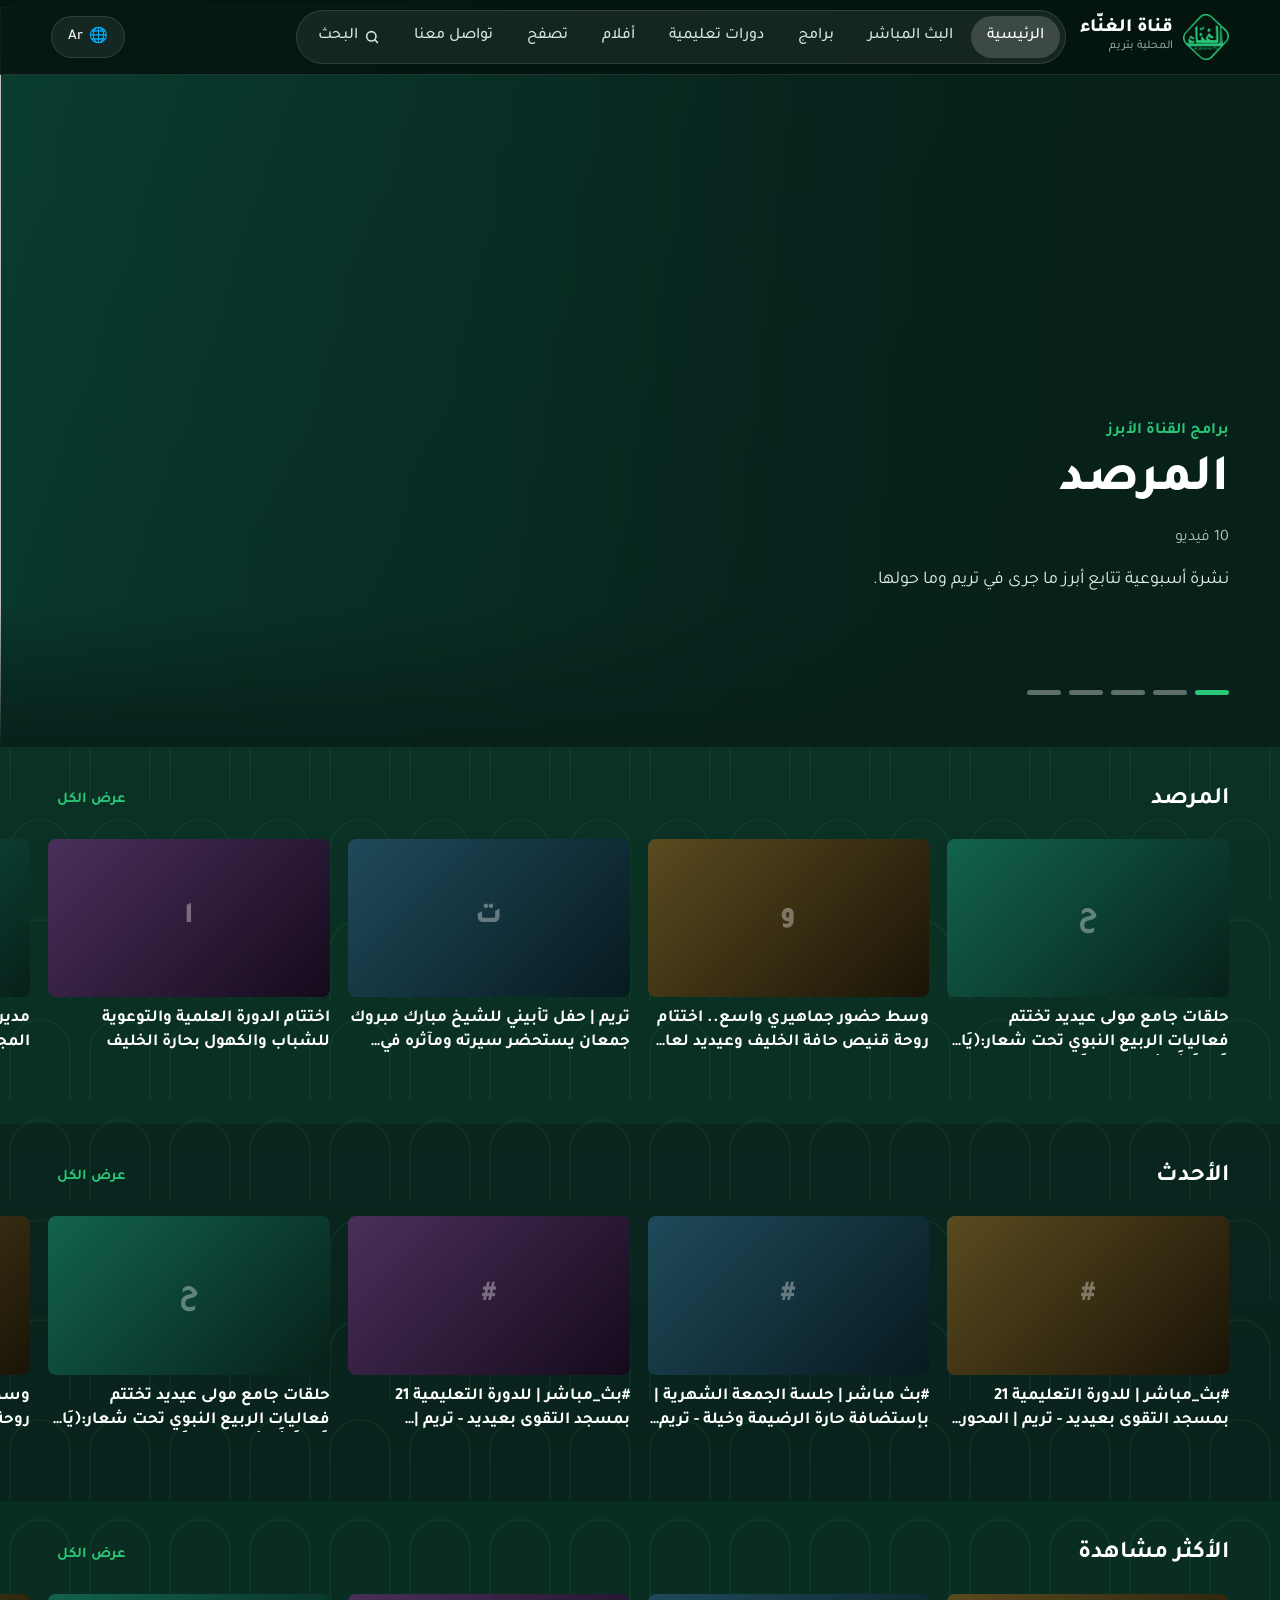
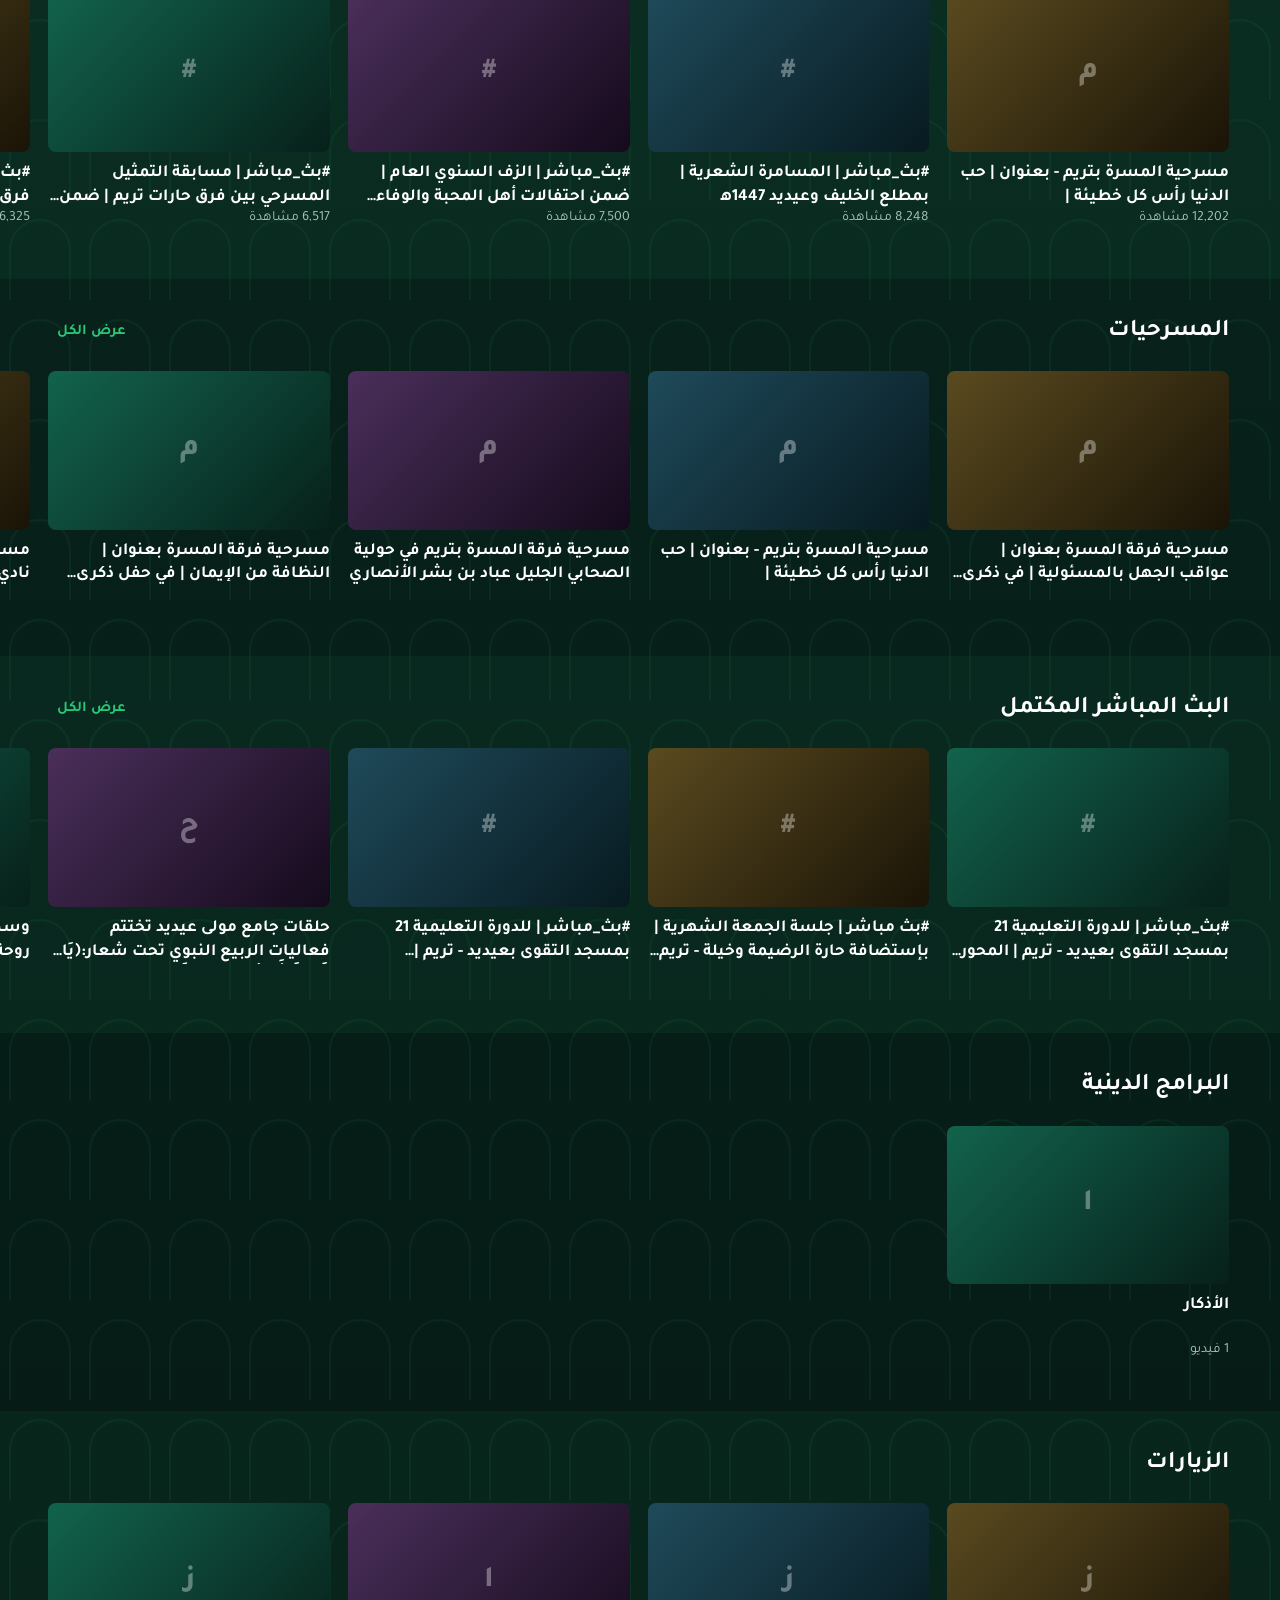
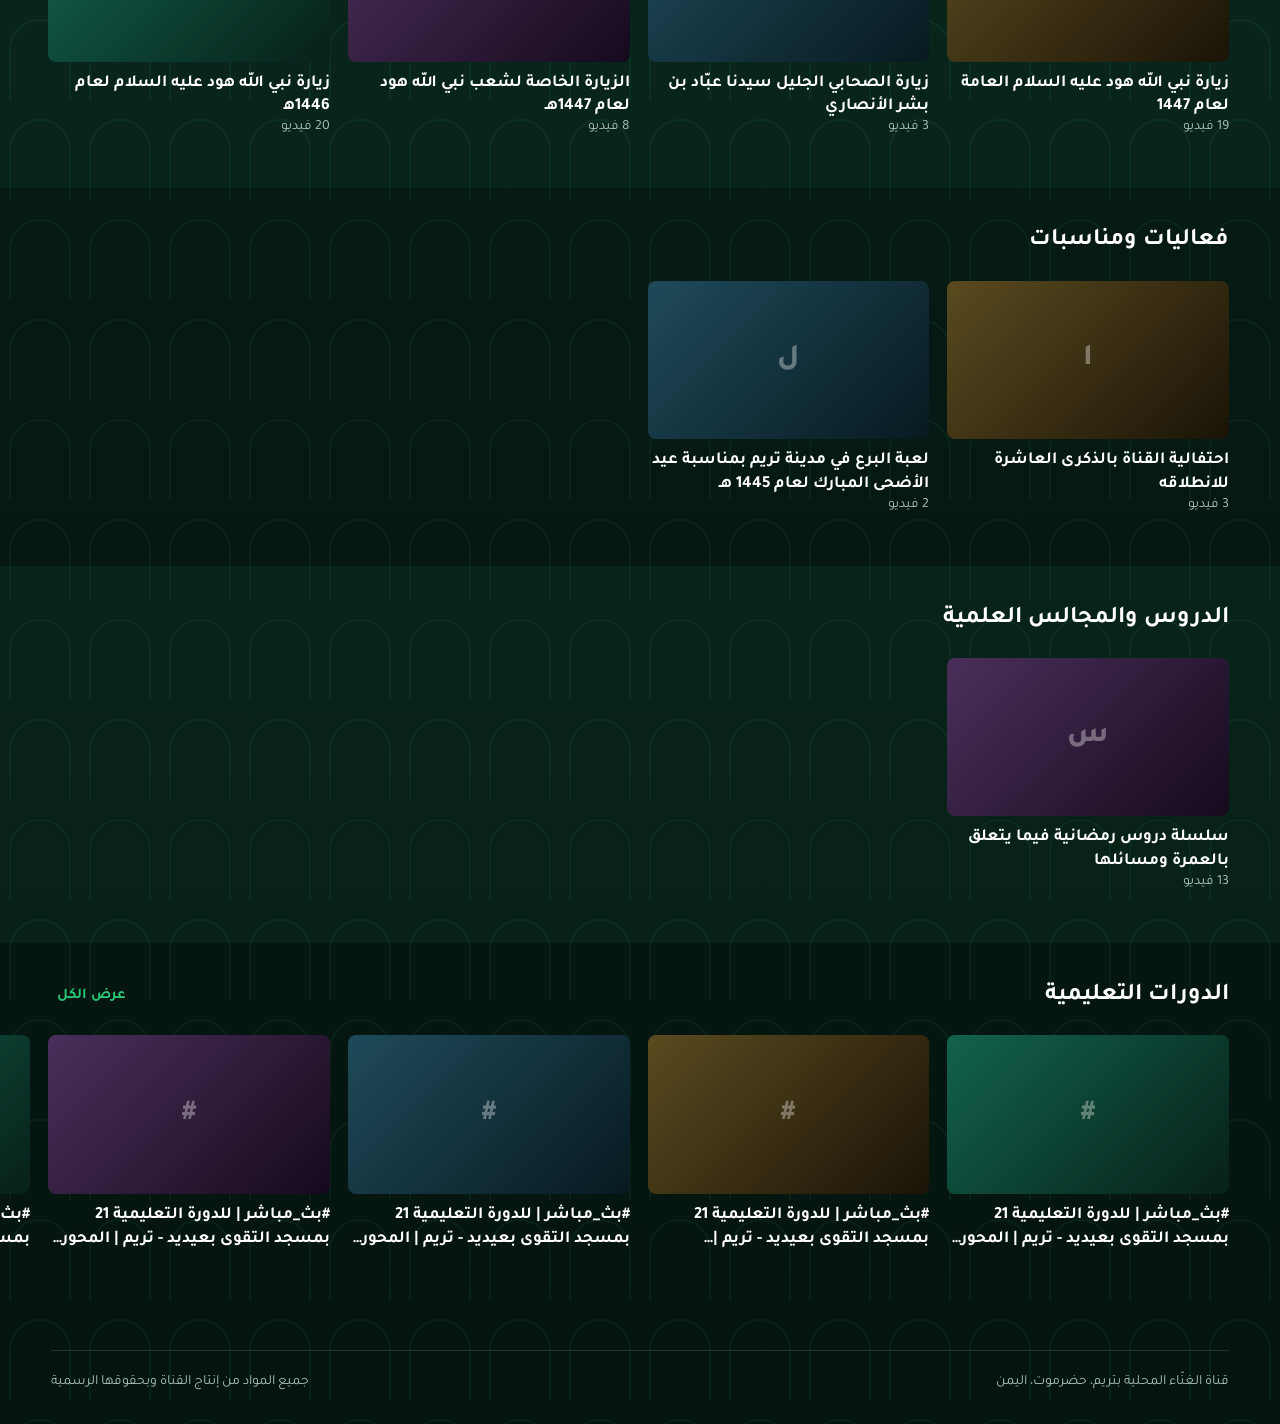
==== commit 8291a564: "Update alghanna-tv.html" ====
--- a/alghanna-tv.html
+++ b/alghanna-tv.html
@@ -155,7 +155,7 @@
   <div class="lang"><button class="round" id="lg" aria-haspopup="true">🌐 <span id="lgn">Ar</span></button>
     <ul id="lm" hidden><li><button data-l="ar">العربية</button></li><li><button data-l="en">English</button></li><li><button data-l="id">Bahasa Indonesia</button></li></ul></div>
   <span id="auth" hidden><button class="round" data-i="login">تسجيل الدخول</button> <button class="round w" data-i="subscribe">اشترك الآن</button></span>
-  <a class="btn" href="https://play.google.com/store/apps/details?id=com.codeyemen.alghannatv&hl=ar" target="_blank" rel="noopener" data-i="app">حمّل التطبيق</a>
+  <button class="btn" id="inst" type="button" data-i="app" hidden>ثبّت التطبيق</button>
 </header>
 
 <section class="hero" id="hero" data-r="home"><div id="slides"></div><div class="dots" id="dots"></div></section>
@@ -180,6 +180,22 @@
     <a href="https://play.google.com/store/apps/details?id=com.codeyemen.alghannatv&hl=ar" target="_blank" rel="noopener">Google Play</a></div>
 </div>
 <footer><span data-i="foot1">قناة الغنّاء المحلية بتريم، حضرموت، اليمن</span><span data-i="foot2">جميع المواد من إنتاج القناة وبحقوقها الرسمية</span></footer>
+<dialog id="ios" style="width:min(360px,92vw);padding:18px;text-align:start"><h3 id="iosT" style="margin:0 0 10px"></h3><p id="ios1"></p><p id="ios2"></p><p id="ios3"></p><button class="btn" id="iosx" type="button" style="margin-top:8px"></button></dialog>
+<script>(function(){var b=document.getElementById("inst"),dg=document.getElementById("ios"),ev=null;if(!b)return;
+function sa(){return matchMedia("(display-mode: standalone)").matches||navigator.standalone===true}
+var ua=navigator.userAgent,ios=/iPad|iPhone|iPod/.test(ua)||(navigator.platform==="MacIntel"&&navigator.maxTouchPoints>1);
+var safari=ios&&/Safari/.test(ua)&&!/CriOS|FxiOS|EdgiOS|OPiOS/.test(ua);
+function show(){b.hidden=sa()||!(ev||ios)}
+addEventListener("beforeinstallprompt",function(e){e.preventDefault();ev=e;show()});
+addEventListener("appinstalled",function(){ev=null;b.hidden=true});
+try{matchMedia("(display-mode: standalone)").addEventListener("change",show)}catch(_){}
+b.addEventListener("click",function(){
+ if(ev){ev.prompt();ev.userChoice.finally(function(){ev=null;show()});return}
+ if(ios){["iosT","ios1","ios2","ios3"].forEach(function(k){document.getElementById(k).textContent=T(k)});
+  if(!safari)document.getElementById("ios1").textContent=T("ios1")+" ("+(LANG==="ar"?"افتح الموقع من Safari":"open in Safari")+")";
+  document.getElementById("iosx").textContent=T("ok");dg.showModal()}});
+document.getElementById("iosx").onclick=function(){dg.close()};
+show()})();</script>
 <dialog id="ed"></dialog>
 <dialog id="dlg"><div class="dh"><span id="dt"></span><button id="dx" aria-label="close">×</button></div><div class="fr" id="fr"></div><div class="dn"><a id="dl" href="#" target="_blank" rel="noopener">YouTube</a></div></dialog>
 
@@ -277,9 +293,9 @@
 function embOf(i){return i.list?"https://www.youtube.com/embed/videoseries?list="+i.list+"&autoplay=1":i.id?"https://www.youtube.com/embed/"+i.id+"?autoplay=1":null}
 var FALLBACK=[{k:"programs",key:"programs",tab:"home,programs",items:[{t:"المرصد",q:"المرصد"},{t:"الدروس العلمية",q:"دروس"},{t:"فعاليات تريم",q:"فعاليات"}]}];
 var I18N={
-ar:{b1:"قناة الغنّاء",b2:"المحلية بتريم",home:"الرئيسية",live:"البث المباشر",programs:"برامج",courses:"دورات تعليمية",movies:"أفلام",browse:"تصفح",contact:"تواصل معنا",search:"البحث",app:"حمّل التطبيق",login:"تسجيل الدخول",subscribe:"اشترك الآن",watch:"شاهد الآن",watchLive:"شاهد البث",onYT:"على يوتيوب",featured:"برامج القناة الأبرز",latest:"الأحدث",top:"الأكثر مشاهدة",lives:"البث المباشر المكتمل",show:"المرصد",plays:"المسرحيات",courseRow:"الدورات التعليمية",movieRow:"أفلام",showAll:"عرض الكل",less:"عرض أقل",videos:"فيديو",views:"مشاهدة",empty:"لا يوجد محتوى هنا بعد",ph:"ابحث عن فيديو أو برنامج...",noRes:"لا توجد نتائج",liveTag:"مباشر",liveT:"البث المباشر",liveD:"الدروس والمجالس العلمية وفعاليات تريم، لحظة بلحظة على قناة الغنّاء.",liveErr:"تعذّر تشغيل البث هنا الآن.",liveOpen:"إن لم يظهر البث، افتحه في صفحة مستقلة",showDesc:"نشرة أسبوعية تتابع أبرز ما جرى في تريم وما حولها.",tag:"ياتريم وأهلها",about1:"قناة الغنّاء المحلية بتريم. دروس ومجالس علمية بالتنسيق مع دار المصطفى للدراسات الإسلامية، وتغطية لفعاليات المدينة وبرامج من إنتاج القناة.",about2:"نبثّ أيضًا على التلفاز عبر Local Spyder TV.",follow:"تابعنا",foot1:"قناة الغنّاء المحلية بتريم، حضرموت، اليمن",foot2:"جميع المواد من إنتاج القناة وبحقوقها الرسمية",cVisits:"الزيارات",cEvents:"فعاليات ومناسبات",cRel:"البرامج الدينية",cNews:"البرامج الإخبارية",cLessons:"الدروس والمجالس العلمية"},
-en:{b1:"Alghanna Channel",b2:"Tarim Local Channel",home:"Home",live:"Live",programs:"Programs",courses:"Courses",movies:"Movies",browse:"Browse",contact:"Contact",search:"Search",app:"Get the app",login:"Log in",subscribe:"Subscribe",watch:"Watch now",watchLive:"Watch live",onYT:"On YouTube",featured:"Featured programs",latest:"Latest",top:"Most viewed",lives:"Past live streams",show:"Al-Marsad",plays:"Plays",courseRow:"Courses",movieRow:"Movies",showAll:"Show all",less:"Show less",videos:"videos",views:"views",empty:"Nothing here yet",ph:"Search for a video or program...",noRes:"No results",liveTag:"LIVE",liveT:"Live broadcast",liveD:"Lessons, scholarly gatherings and Tarim events, live on Alghanna Channel.",liveErr:"The stream can't be played here right now.",liveOpen:"If the stream doesn't appear, open it in a separate page",showDesc:"A weekly bulletin following the latest news in Tarim and around it.",tag:"Ya Tarim wa Ahluha",about1:"Alghanna Local Channel of Tarim. Lessons and scholarly gatherings with Dar al-Mustafa for Islamic Studies, plus city events and our own productions.",about2:"We also broadcast on TV via Local Spyder TV.",follow:"Follow us",foot1:"Alghanna Local Channel of Tarim, Hadramawt, Yemen",foot2:"All content is produced by the channel with official rights",cVisits:"Visits",cEvents:"Events & occasions",cRel:"Religious programs",cNews:"News programs",cLessons:"Lessons & gatherings"},
-id:{b1:"Saluran Alghanna",b2:"Lokal Tarim",home:"Beranda",live:"Siaran Langsung",programs:"Program",courses:"Kursus",movies:"Film",browse:"Jelajahi",contact:"Hubungi Kami",search:"Cari",app:"Unduh Aplikasi",login:"Masuk",subscribe:"Berlangganan",watch:"Tonton Sekarang",watchLive:"Tonton Siaran",onYT:"Di YouTube",featured:"Program Unggulan",latest:"Terbaru",top:"Paling Banyak Ditonton",lives:"Siaran Langsung Sebelumnya",show:"Al-Marsad",plays:"Drama Panggung",courseRow:"Kursus",movieRow:"Film",showAll:"Lihat Semua",less:"Lebih Sedikit",videos:"video",views:"tayangan",empty:"Belum ada konten",ph:"Cari video atau program...",noRes:"Tidak ada hasil",liveTag:"LANGSUNG",liveT:"Siaran Langsung",liveD:"Pengajian, majelis ilmu, dan acara Tarim, disiarkan langsung di Saluran Alghanna.",liveErr:"Siaran tidak dapat diputar di sini saat ini.",liveOpen:"Jika siaran tidak muncul, buka di halaman terpisah",showDesc:"Buletin mingguan yang mengikuti kabar terbaru di Tarim dan sekitarnya.",tag:"Ya Tarim wa Ahluha",about1:"Saluran Lokal Alghanna di Tarim. Pengajian dan majelis ilmu bersama Dar al-Mustafa untuk Studi Islam, serta liputan acara kota dan produksi saluran.",about2:"Kami juga siaran di TV melalui Local Spyder TV.",follow:"Ikuti Kami",foot1:"Saluran Lokal Alghanna di Tarim, Hadramaut, Yaman",foot2:"Seluruh konten diproduksi saluran dengan hak resmi",cVisits:"Kunjungan",cEvents:"Acara & Perayaan",cRel:"Program Keagamaan",cNews:"Program Berita",cLessons:"Pengajian & Majelis Ilmu"}};
+ar:{b1:"قناة الغنّاء",b2:"المحلية بتريم",home:"الرئيسية",live:"البث المباشر",programs:"برامج",courses:"دورات تعليمية",movies:"أفلام",browse:"تصفح",contact:"تواصل معنا",search:"البحث",app:"ثبّت التطبيق",iosT:"تثبيت التطبيق على آيفون",ios1:"1. اضغط زر المشاركة (المربع والسهم) أسفل المتصفح",ios2:"2. اختر «إضافة إلى الشاشة الرئيسية»",ios3:"3. اضغط «إضافة»",ok:"تم",login:"تسجيل الدخول",subscribe:"اشترك الآن",watch:"شاهد الآن",watchLive:"شاهد البث",onYT:"على يوتيوب",featured:"برامج القناة الأبرز",latest:"الأحدث",top:"الأكثر مشاهدة",lives:"البث المباشر المكتمل",show:"المرصد",plays:"المسرحيات",courseRow:"الدورات التعليمية",movieRow:"أفلام",showAll:"عرض الكل",less:"عرض أقل",videos:"فيديو",views:"مشاهدة",empty:"لا يوجد محتوى هنا بعد",ph:"ابحث عن فيديو أو برنامج...",noRes:"لا توجد نتائج",liveTag:"مباشر",liveT:"البث المباشر",liveD:"الدروس والمجالس العلمية وفعاليات تريم، لحظة بلحظة على قناة الغنّاء.",liveErr:"تعذّر تشغيل البث هنا الآن.",liveOpen:"إن لم يظهر البث، افتحه في صفحة مستقلة",showDesc:"نشرة أسبوعية تتابع أبرز ما جرى في تريم وما حولها.",tag:"ياتريم وأهلها",about1:"قناة الغنّاء المحلية بتريم. دروس ومجالس علمية بالتنسيق مع دار المصطفى للدراسات الإسلامية، وتغطية لفعاليات المدينة وبرامج من إنتاج القناة.",about2:"نبثّ أيضًا على التلفاز عبر Local Spyder TV.",follow:"تابعنا",foot1:"قناة الغنّاء المحلية بتريم، حضرموت، اليمن",foot2:"جميع المواد من إنتاج القناة وبحقوقها الرسمية",cVisits:"الزيارات",cEvents:"فعاليات ومناسبات",cRel:"البرامج الدينية",cNews:"البرامج الإخبارية",cLessons:"الدروس والمجالس العلمية"},
+en:{b1:"Alghanna Channel",b2:"Tarim Local Channel",home:"Home",live:"Live",programs:"Programs",courses:"Courses",movies:"Movies",browse:"Browse",contact:"Contact",search:"Search",app:"Install app",iosT:"Install on iPhone",ios1:"1. Tap the Share button (square with arrow) in Safari",ios2:"2. Choose \"Add to Home Screen\"",ios3:"3. Tap Add",ok:"OK",login:"Log in",subscribe:"Subscribe",watch:"Watch now",watchLive:"Watch live",onYT:"On YouTube",featured:"Featured programs",latest:"Latest",top:"Most viewed",lives:"Past live streams",show:"Al-Marsad",plays:"Plays",courseRow:"Courses",movieRow:"Movies",showAll:"Show all",less:"Show less",videos:"videos",views:"views",empty:"Nothing here yet",ph:"Search for a video or program...",noRes:"No results",liveTag:"LIVE",liveT:"Live broadcast",liveD:"Lessons, scholarly gatherings and Tarim events, live on Alghanna Channel.",liveErr:"The stream can't be played here right now.",liveOpen:"If the stream doesn't appear, open it in a separate page",showDesc:"A weekly bulletin following the latest news in Tarim and around it.",tag:"Ya Tarim wa Ahluha",about1:"Alghanna Local Channel of Tarim. Lessons and scholarly gatherings with Dar al-Mustafa for Islamic Studies, plus city events and our own productions.",about2:"We also broadcast on TV via Local Spyder TV.",follow:"Follow us",foot1:"Alghanna Local Channel of Tarim, Hadramawt, Yemen",foot2:"All content is produced by the channel with official rights",cVisits:"Visits",cEvents:"Events & occasions",cRel:"Religious programs",cNews:"News programs",cLessons:"Lessons & gatherings"},
+id:{b1:"Saluran Alghanna",b2:"Lokal Tarim",home:"Beranda",live:"Siaran Langsung",programs:"Program",courses:"Kursus",movies:"Film",browse:"Jelajahi",contact:"Hubungi Kami",search:"Cari",app:"Pasang Aplikasi",iosT:"Pasang di iPhone",ios1:"1. Ketuk tombol Bagikan di Safari",ios2:"2. Pilih \"Tambah ke Layar Utama\"",ios3:"3. Ketuk Tambah",ok:"OK",login:"Masuk",subscribe:"Berlangganan",watch:"Tonton Sekarang",watchLive:"Tonton Siaran",onYT:"Di YouTube",featured:"Program Unggulan",latest:"Terbaru",top:"Paling Banyak Ditonton",lives:"Siaran Langsung Sebelumnya",show:"Al-Marsad",plays:"Drama Panggung",courseRow:"Kursus",movieRow:"Film",showAll:"Lihat Semua",less:"Lebih Sedikit",videos:"video",views:"tayangan",empty:"Belum ada konten",ph:"Cari video atau program...",noRes:"Tidak ada hasil",liveTag:"LANGSUNG",liveT:"Siaran Langsung",liveD:"Pengajian, majelis ilmu, dan acara Tarim, disiarkan langsung di Saluran Alghanna.",liveErr:"Siaran tidak dapat diputar di sini saat ini.",liveOpen:"Jika siaran tidak muncul, buka di halaman terpisah",showDesc:"Buletin mingguan yang mengikuti kabar terbaru di Tarim dan sekitarnya.",tag:"Ya Tarim wa Ahluha",about1:"Saluran Lokal Alghanna di Tarim. Pengajian dan majelis ilmu bersama Dar al-Mustafa untuk Studi Islam, serta liputan acara kota dan produksi saluran.",about2:"Kami juga siaran di TV melalui Local Spyder TV.",follow:"Ikuti Kami",foot1:"Saluran Lokal Alghanna di Tarim, Hadramaut, Yaman",foot2:"Seluruh konten diproduksi saluran dengan hak resmi",cVisits:"Kunjungan",cEvents:"Acara & Perayaan",cRel:"Program Keagamaan",cNews:"Program Berita",cLessons:"Pengajian & Majelis Ilmu"}};
 var CATK={"الزيارات":"cVisits","فعاليات ومناسبات":"cEvents","البرامج الدينية":"cRel","البرامج الإخبارية":"cNews","الدروس والمجالس العلمية":"cLessons"};
 var LANG="ar";
 function T(k){var d=I18N[LANG]||{};return d[k]!=null?d[k]:I18N.ar[k]!=null?I18N.ar[k]:k}
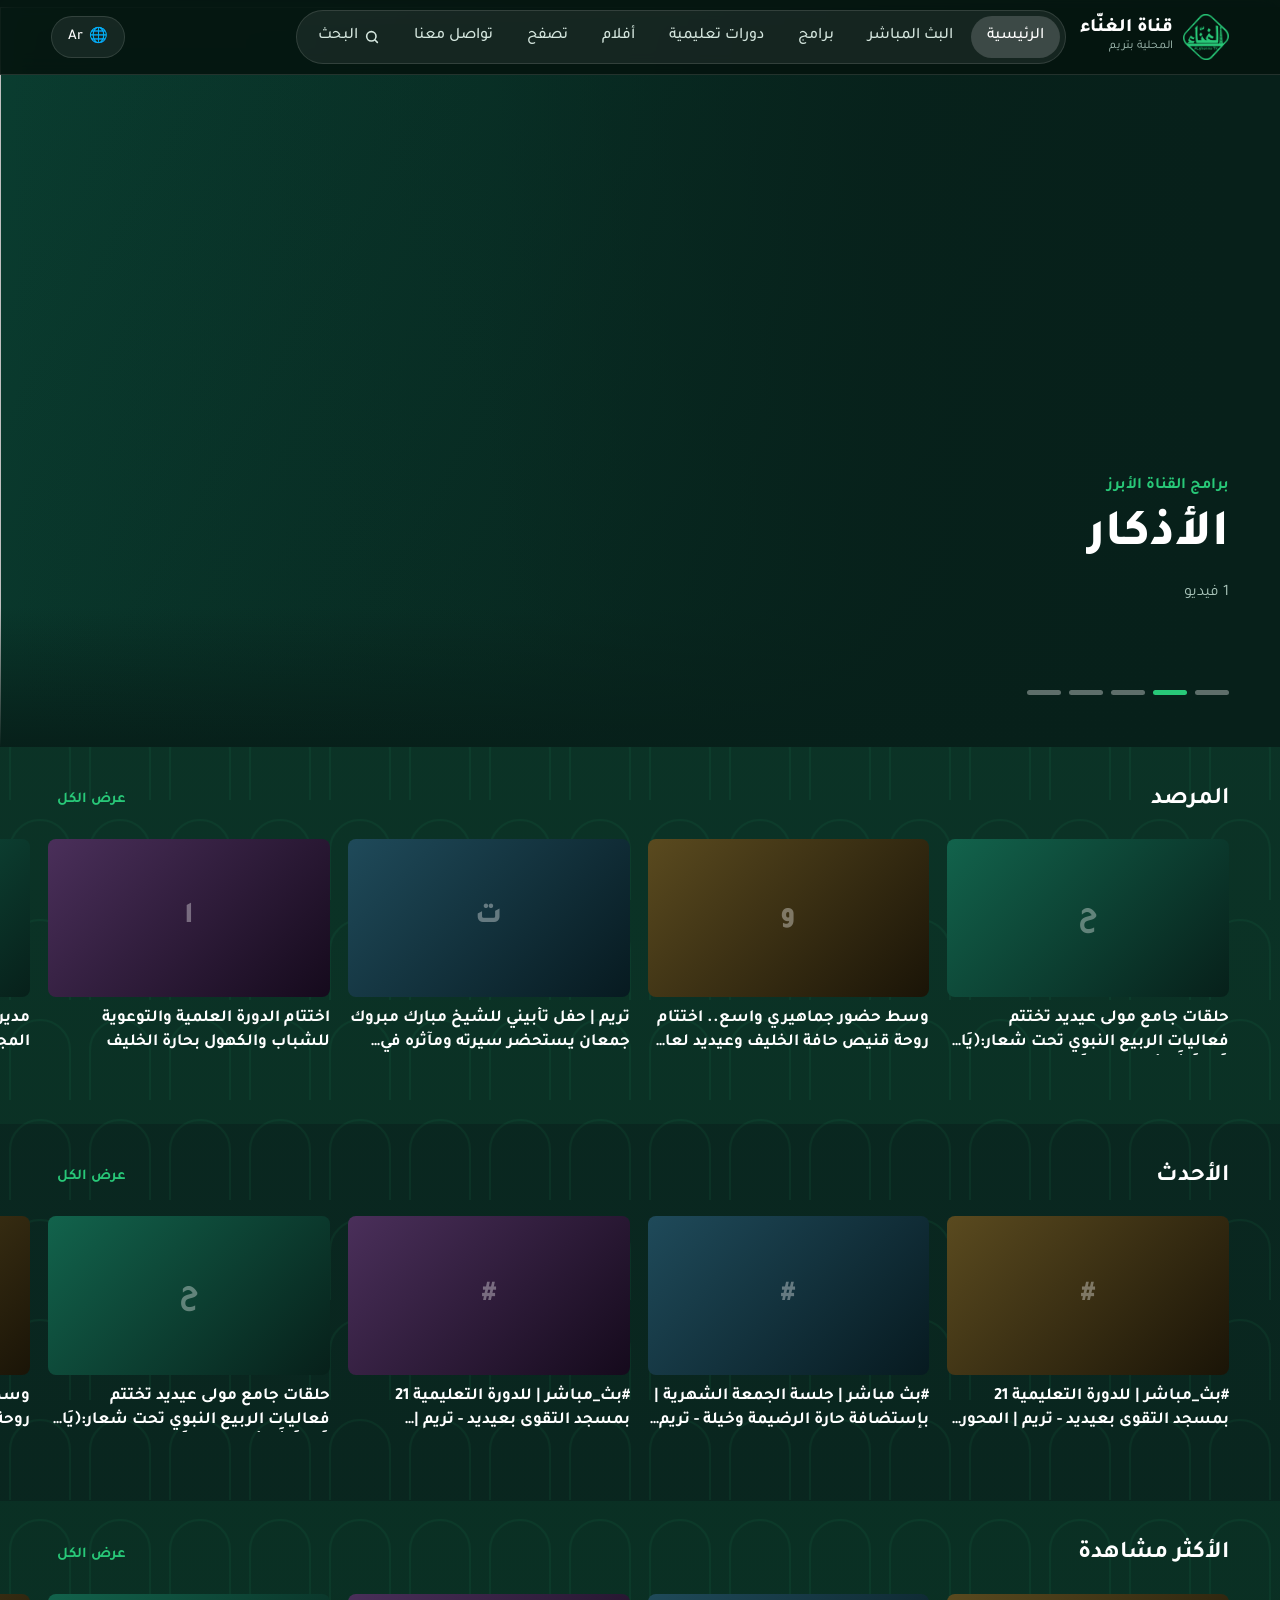
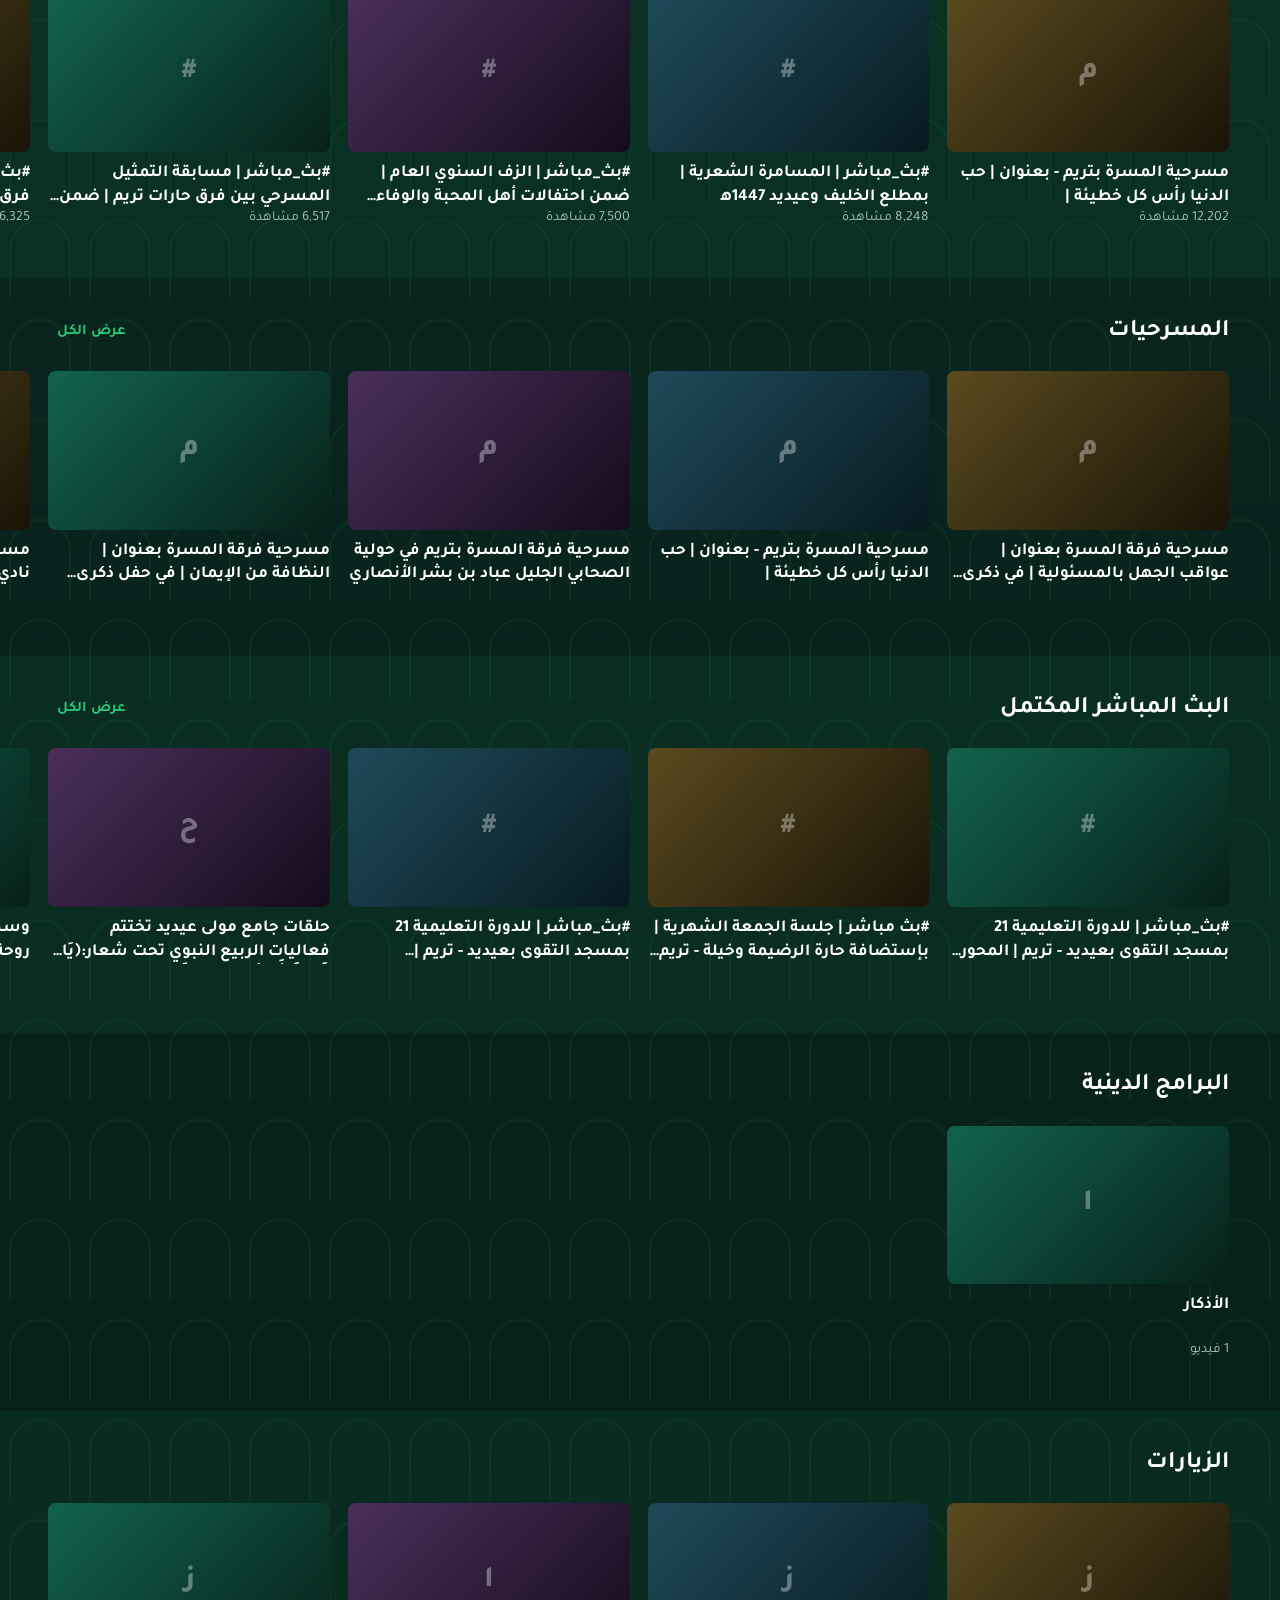
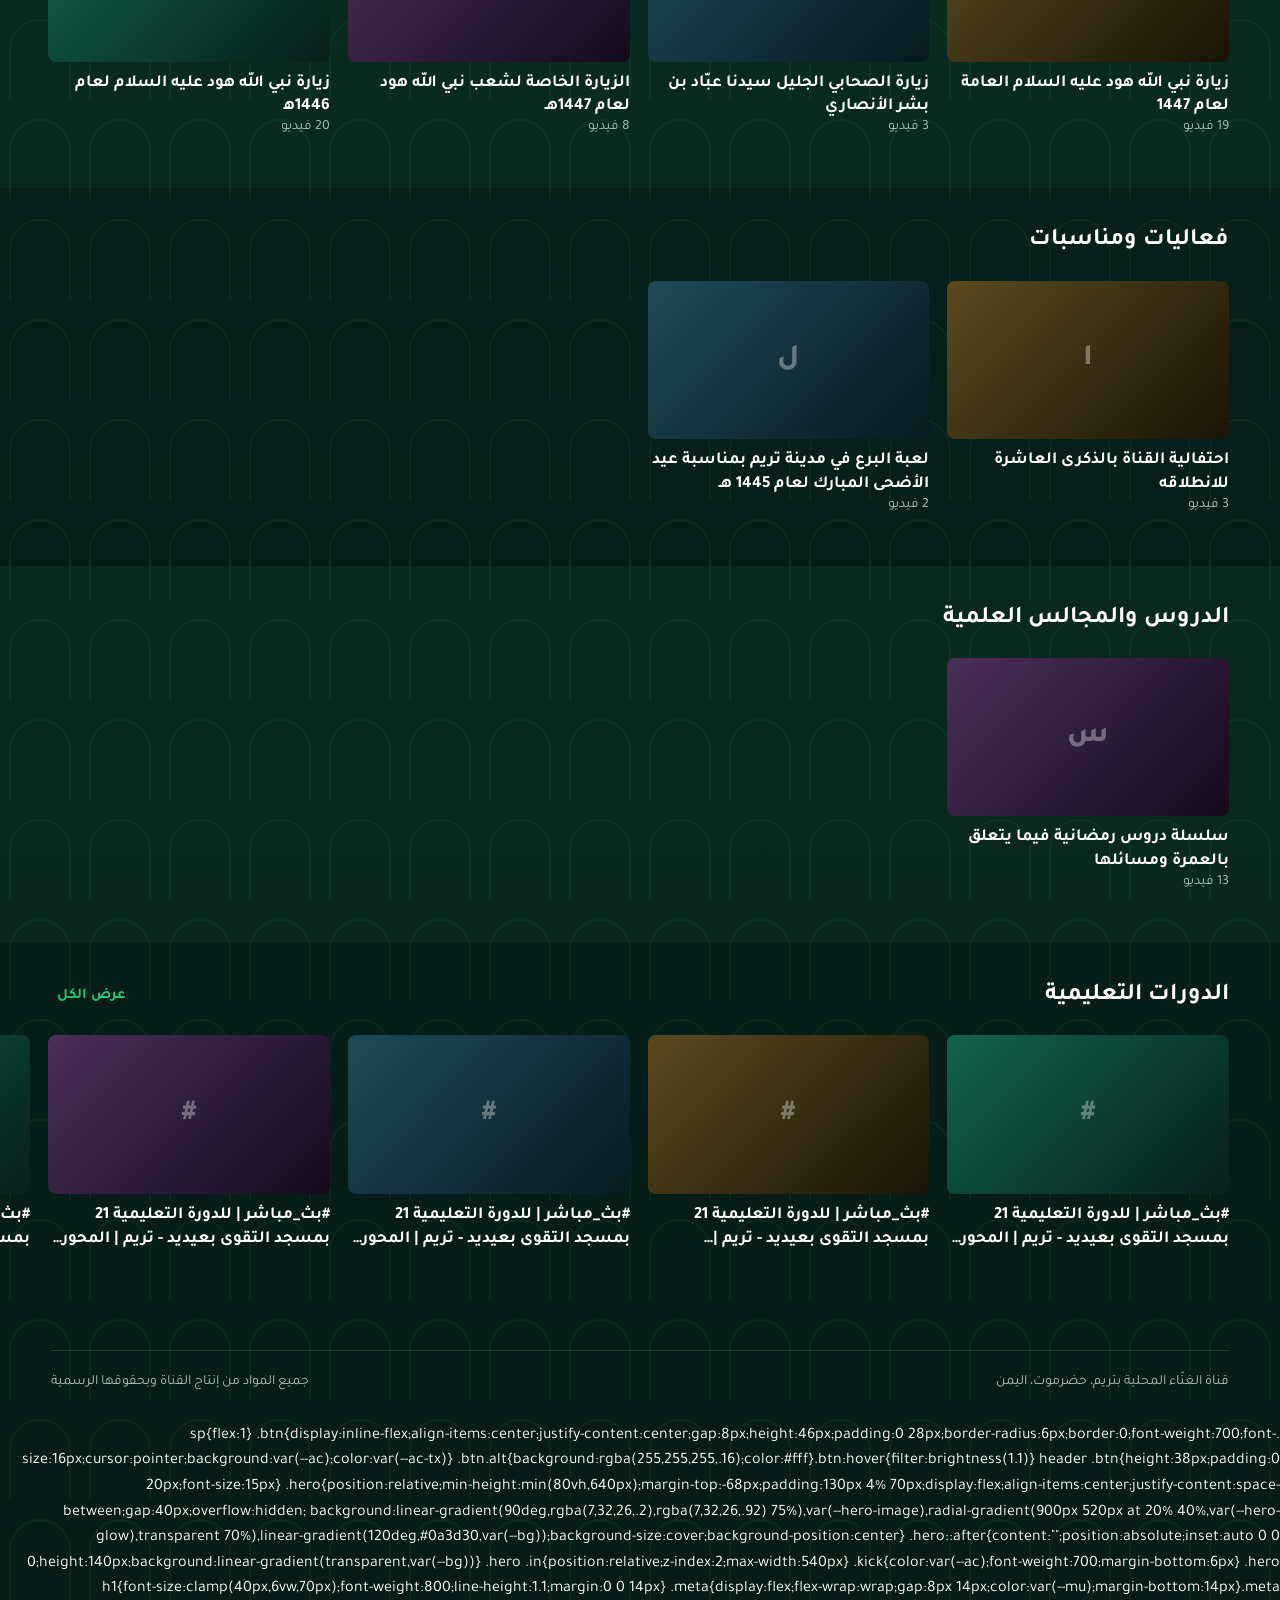
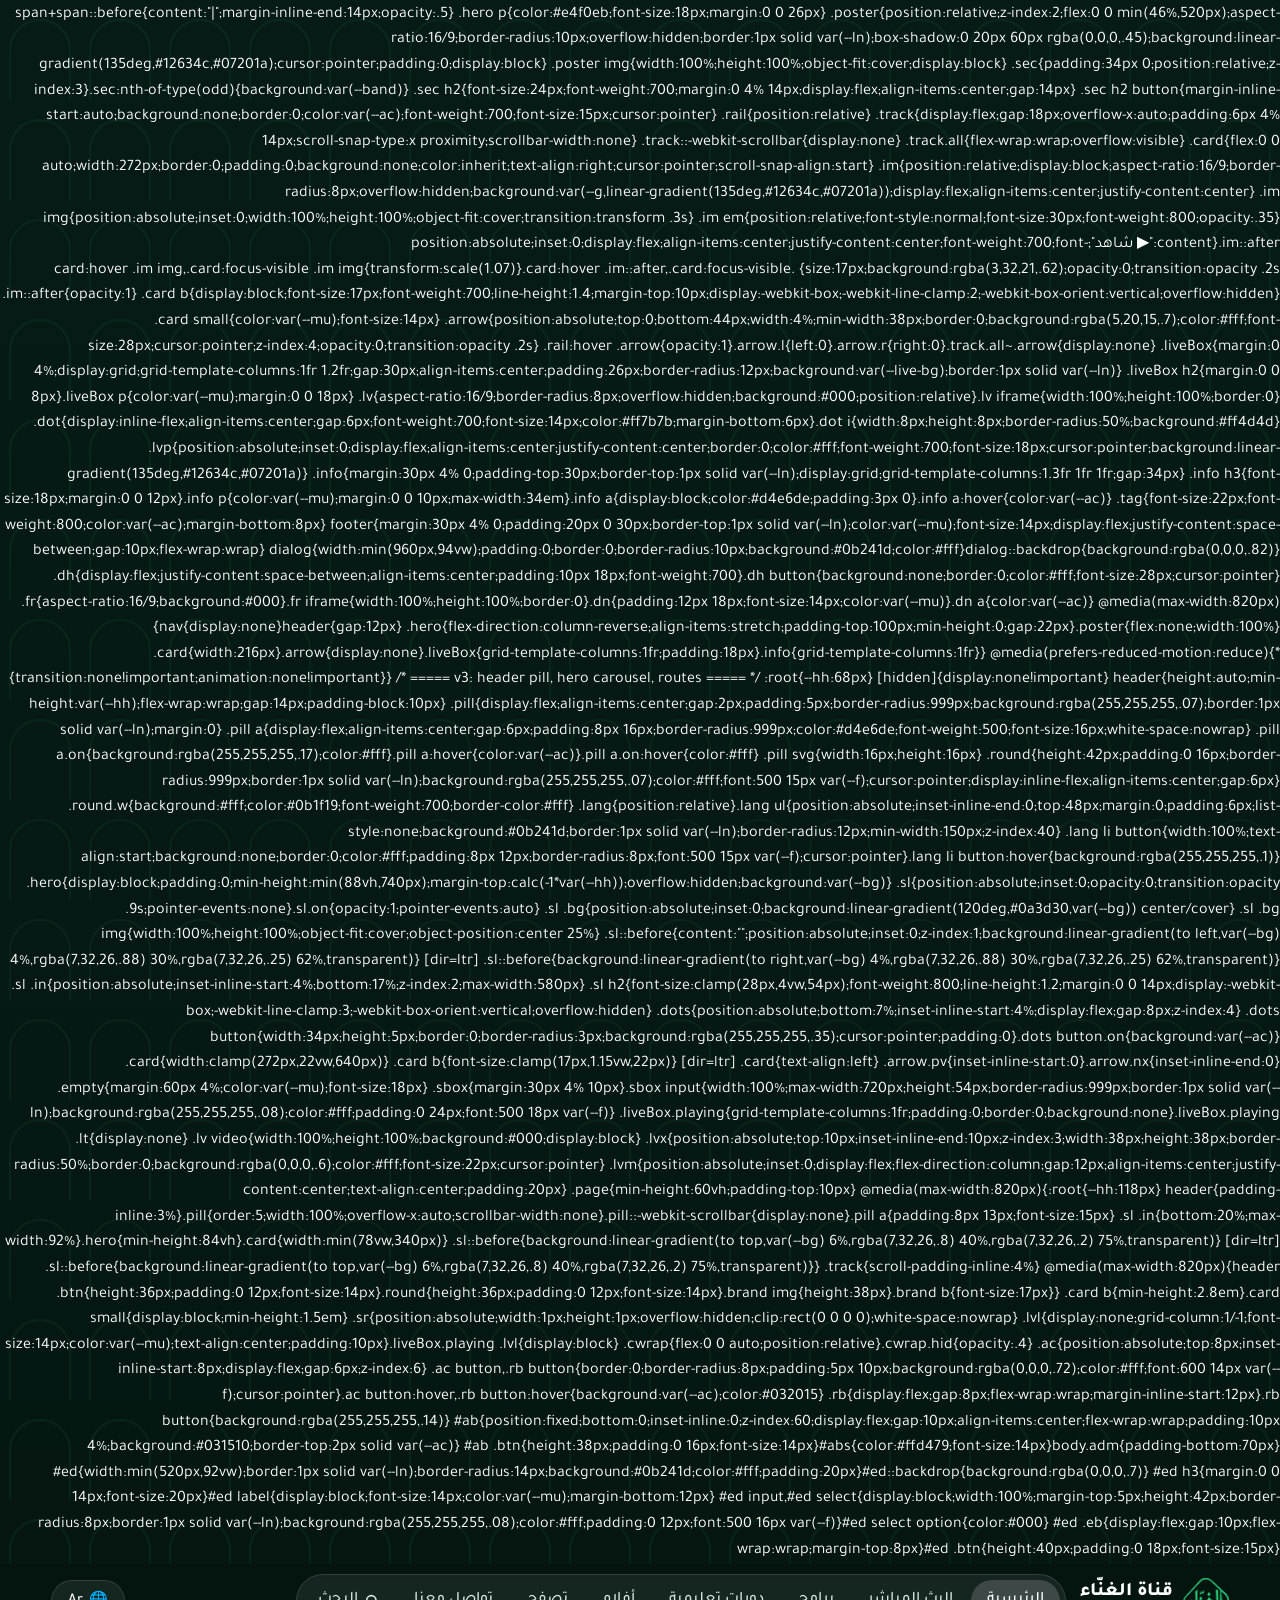
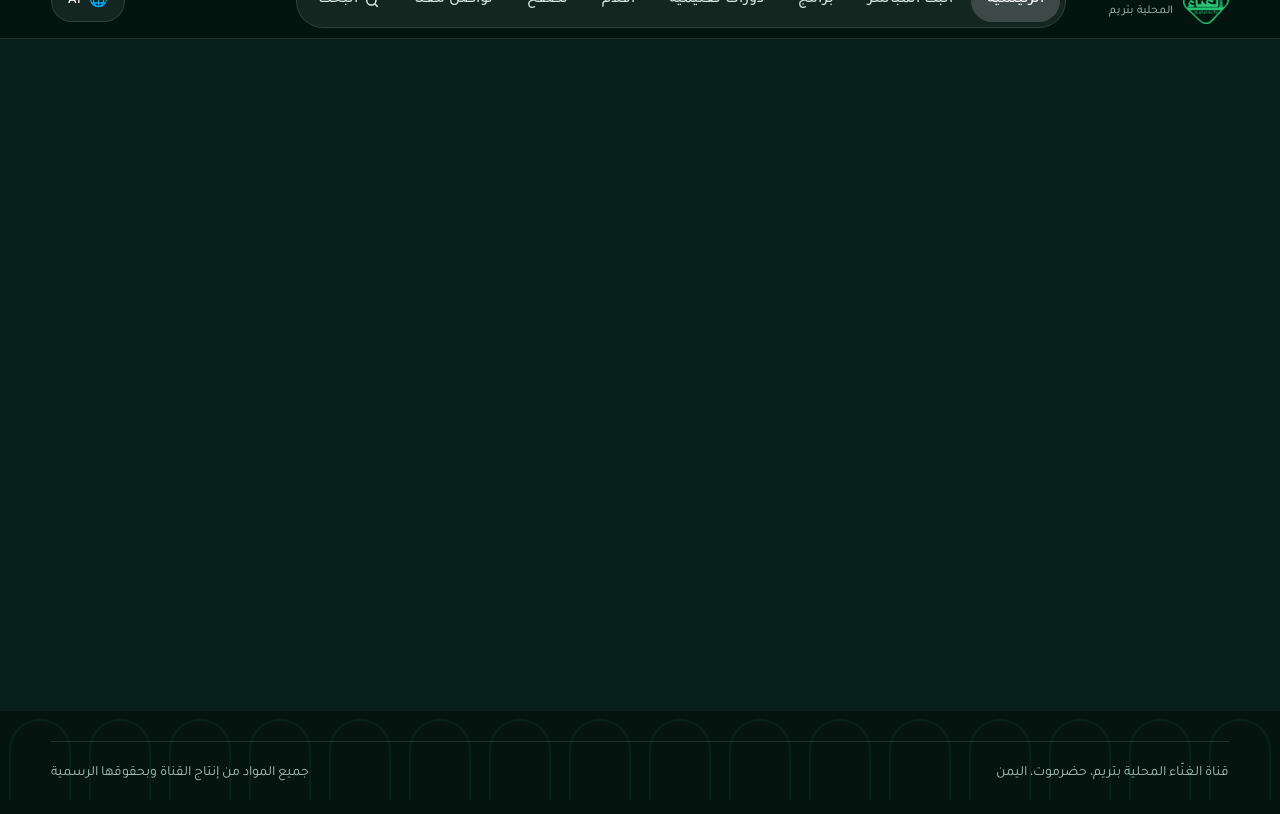
==== commit 790fa6fc: "Update alghanna-tv.html" ====
--- a/alghanna-tv.html
+++ b/alghanna-tv.html
@@ -180,6 +180,7 @@
     <a href="https://play.google.com/store/apps/details?id=com.codeyemen.alghannatv&hl=ar" target="_blank" rel="noopener">Google Play</a></div>
 </div>
 <footer><span data-i="foot1">قناة الغنّاء المحلية بتريم، حضرموت، اليمن</span><span data-i="foot2">جميع المواد من إنتاج القناة وبحقوقها الرسمية</span></footer>
+<style>#inst[hidden]{display:none!important}@media(max-width:820px){#inst{height:36px;padding:0 12px;font-size:14px;white-space:nowrap}header:has(#inst:not([hidden])) .brand>:not(img){display:none}}</style>
 <dialog id="ios" style="width:min(360px,92vw);padding:18px;text-align:start"><h3 id="iosT" style="margin:0 0 10px"></h3><p id="ios1"></p><p id="ios2"></p><p id="ios3"></p><button class="btn" id="iosx" type="button" style="margin-top:8px"></button></dialog>
 <script>(function(){var b=document.getElementById("inst"),dg=document.getElementById("ios"),ev=null;if(!b)return;
 function sa(){return matchMedia("(display-mode: standalone)").matches||navigator.standalone===true}
@@ -472,3 +473,441 @@
 </script>
 </body>
 </html>
+.sp{flex:1}
+.btn{display:inline-flex;align-items:center;justify-content:center;gap:8px;height:46px;padding:0 28px;border-radius:6px;border:0;font-weight:700;font-size:16px;cursor:pointer;background:var(--ac);color:var(--ac-tx)}
+.btn.alt{background:rgba(255,255,255,.16);color:#fff}.btn:hover{filter:brightness(1.1)}
+header .btn{height:38px;padding:0 20px;font-size:15px}
+
+.hero{position:relative;min-height:min(80vh,640px);margin-top:-68px;padding:130px 4% 70px;display:flex;align-items:center;justify-content:space-between;gap:40px;overflow:hidden;
+ background:linear-gradient(90deg,rgba(7,32,26,.2),rgba(7,32,26,.92) 75%),var(--hero-image),radial-gradient(900px 520px at 20% 40%,var(--hero-glow),transparent 70%),linear-gradient(120deg,#0a3d30,var(--bg));background-size:cover;background-position:center}
+.hero::after{content:"";position:absolute;inset:auto 0 0 0;height:140px;background:linear-gradient(transparent,var(--bg))}
+.hero .in{position:relative;z-index:2;max-width:540px}
+.kick{color:var(--ac);font-weight:700;margin-bottom:6px}
+.hero h1{font-size:clamp(40px,6vw,70px);font-weight:800;line-height:1.1;margin:0 0 14px}
+.meta{display:flex;flex-wrap:wrap;gap:8px 14px;color:var(--mu);margin-bottom:14px}.meta span+span::before{content:"|";margin-inline-end:14px;opacity:.5}
+.hero p{color:#e4f0eb;font-size:18px;margin:0 0 26px}
+.poster{position:relative;z-index:2;flex:0 0 min(46%,520px);aspect-ratio:16/9;border-radius:10px;overflow:hidden;border:1px solid var(--ln);box-shadow:0 20px 60px rgba(0,0,0,.45);background:linear-gradient(135deg,#12634c,#07201a);cursor:pointer;padding:0;display:block}
+.poster img{width:100%;height:100%;object-fit:cover;display:block}
+
+.sec{padding:34px 0;position:relative;z-index:3}.sec:nth-of-type(odd){background:var(--band)}
+.sec h2{font-size:24px;font-weight:700;margin:0 4% 14px;display:flex;align-items:center;gap:14px}
+.sec h2 button{margin-inline-start:auto;background:none;border:0;color:var(--ac);font-weight:700;font-size:15px;cursor:pointer}
+.rail{position:relative}
+.track{display:flex;gap:18px;overflow-x:auto;padding:6px 4% 14px;scroll-snap-type:x proximity;scrollbar-width:none}
+.track::-webkit-scrollbar{display:none}
+.track.all{flex-wrap:wrap;overflow:visible}
+.card{flex:0 0 auto;width:272px;border:0;padding:0;background:none;color:inherit;text-align:right;cursor:pointer;scroll-snap-align:start}
+.im{position:relative;display:block;aspect-ratio:16/9;border-radius:8px;overflow:hidden;background:var(--g,linear-gradient(135deg,#12634c,#07201a));display:flex;align-items:center;justify-content:center}
+.im img{position:absolute;inset:0;width:100%;height:100%;object-fit:cover;transition:transform .3s}
+.im em{position:relative;font-style:normal;font-size:30px;font-weight:800;opacity:.35}
+.im::after{content:"▶  شاهد";position:absolute;inset:0;display:flex;align-items:center;justify-content:center;font-weight:700;font-size:17px;background:rgba(3,32,21,.62);opacity:0;transition:opacity .2s}
+.card:hover .im img,.card:focus-visible .im img{transform:scale(1.07)}.card:hover .im::after,.card:focus-visible .im::after{opacity:1}
+.card b{display:block;font-size:17px;font-weight:700;line-height:1.4;margin-top:10px;display:-webkit-box;-webkit-line-clamp:2;-webkit-box-orient:vertical;overflow:hidden}
+.card small{color:var(--mu);font-size:14px}
+.arrow{position:absolute;top:0;bottom:44px;width:4%;min-width:38px;border:0;background:rgba(5,20,15,.7);color:#fff;font-size:28px;cursor:pointer;z-index:4;opacity:0;transition:opacity .2s}
+.rail:hover .arrow{opacity:1}.arrow.l{left:0}.arrow.r{right:0}.track.all~.arrow{display:none}
+
+.liveBox{margin:0 4%;display:grid;grid-template-columns:1fr 1.2fr;gap:30px;align-items:center;padding:26px;border-radius:12px;background:var(--live-bg);border:1px solid var(--ln)}
+.liveBox h2{margin:0 0 8px}.liveBox p{color:var(--mu);margin:0 0 18px}
+.lv{aspect-ratio:16/9;border-radius:8px;overflow:hidden;background:#000;position:relative}.lv iframe{width:100%;height:100%;border:0}
+.dot{display:inline-flex;align-items:center;gap:6px;font-weight:700;font-size:14px;color:#ff7b7b;margin-bottom:6px}.dot i{width:8px;height:8px;border-radius:50%;background:#ff4d4d}
+.lvp{position:absolute;inset:0;display:flex;align-items:center;justify-content:center;border:0;color:#fff;font-weight:700;font-size:18px;cursor:pointer;background:linear-gradient(135deg,#12634c,#07201a)}
+
+.info{margin:30px 4% 0;padding-top:30px;border-top:1px solid var(--ln);display:grid;grid-template-columns:1.3fr 1fr 1fr;gap:34px}
+.info h3{font-size:18px;margin:0 0 12px}.info p{color:var(--mu);margin:0 0 10px;max-width:34em}.info a{display:block;color:#d4e6de;padding:3px 0}.info a:hover{color:var(--ac)}
+.tag{font-size:22px;font-weight:800;color:var(--ac);margin-bottom:8px}
+footer{margin:30px 4% 0;padding:20px 0 30px;border-top:1px solid var(--ln);color:var(--mu);font-size:14px;display:flex;justify-content:space-between;gap:10px;flex-wrap:wrap}
+dialog{width:min(960px,94vw);padding:0;border:0;border-radius:10px;background:#0b241d;color:#fff}dialog::backdrop{background:rgba(0,0,0,.82)}
+.dh{display:flex;justify-content:space-between;align-items:center;padding:10px 18px;font-weight:700}.dh button{background:none;border:0;color:#fff;font-size:28px;cursor:pointer}
+.fr{aspect-ratio:16/9;background:#000}.fr iframe{width:100%;height:100%;border:0}.dn{padding:12px 18px;font-size:14px;color:var(--mu)}.dn a{color:var(--ac)}
+@media(max-width:820px){nav{display:none}header{gap:12px}
+ .hero{flex-direction:column-reverse;align-items:stretch;padding-top:100px;min-height:0;gap:22px}.poster{flex:none;width:100%}
+ .card{width:216px}.arrow{display:none}.liveBox{grid-template-columns:1fr;padding:18px}.info{grid-template-columns:1fr}}
+@media(prefers-reduced-motion:reduce){*{transition:none!important;animation:none!important}}
+/* ===== v3: header pill, hero carousel, routes ===== */
+:root{--hh:68px}
+[hidden]{display:none!important}
+header{height:auto;min-height:var(--hh);flex-wrap:wrap;gap:14px;padding-block:10px}
+.pill{display:flex;align-items:center;gap:2px;padding:5px;border-radius:999px;background:rgba(255,255,255,.07);border:1px solid var(--ln);margin:0}
+.pill a{display:flex;align-items:center;gap:6px;padding:8px 16px;border-radius:999px;color:#d4e6de;font-weight:500;font-size:16px;white-space:nowrap}
+.pill a.on{background:rgba(255,255,255,.17);color:#fff}.pill a:hover{color:var(--ac)}.pill a.on:hover{color:#fff}
+.pill svg{width:16px;height:16px}
+.round{height:42px;padding:0 16px;border-radius:999px;border:1px solid var(--ln);background:rgba(255,255,255,.07);color:#fff;font:500 15px var(--f);cursor:pointer;display:inline-flex;align-items:center;gap:6px}
+.round.w{background:#fff;color:#0b1f19;font-weight:700;border-color:#fff}
+.lang{position:relative}.lang ul{position:absolute;inset-inline-end:0;top:48px;margin:0;padding:6px;list-style:none;background:#0b241d;border:1px solid var(--ln);border-radius:12px;min-width:150px;z-index:40}
+.lang li button{width:100%;text-align:start;background:none;border:0;color:#fff;padding:8px 12px;border-radius:8px;font:500 15px var(--f);cursor:pointer}.lang li button:hover{background:rgba(255,255,255,.1)}
+.hero{display:block;padding:0;min-height:min(88vh,740px);margin-top:calc(-1*var(--hh));overflow:hidden;background:var(--bg)}
+.sl{position:absolute;inset:0;opacity:0;transition:opacity .9s;pointer-events:none}.sl.on{opacity:1;pointer-events:auto}
+.sl .bg{position:absolute;inset:0;background:linear-gradient(120deg,#0a3d30,var(--bg)) center/cover}
+.sl .bg img{width:100%;height:100%;object-fit:cover;object-position:center 25%}
+.sl::before{content:"";position:absolute;inset:0;z-index:1;background:linear-gradient(to left,var(--bg) 4%,rgba(7,32,26,.88) 30%,rgba(7,32,26,.25) 62%,transparent)}
+[dir=ltr] .sl::before{background:linear-gradient(to right,var(--bg) 4%,rgba(7,32,26,.88) 30%,rgba(7,32,26,.25) 62%,transparent)}
+.sl .in{position:absolute;inset-inline-start:4%;bottom:17%;z-index:2;max-width:580px}
+.sl h2{font-size:clamp(28px,4vw,54px);font-weight:800;line-height:1.2;margin:0 0 14px;display:-webkit-box;-webkit-line-clamp:3;-webkit-box-orient:vertical;overflow:hidden}
+.dots{position:absolute;bottom:7%;inset-inline-start:4%;display:flex;gap:8px;z-index:4}
+.dots button{width:34px;height:5px;border:0;border-radius:3px;background:rgba(255,255,255,.35);cursor:pointer;padding:0}.dots button.on{background:var(--ac)}
+.card{width:clamp(272px,22vw,640px)}
+.card b{font-size:clamp(17px,1.15vw,22px)}
+[dir=ltr] .card{text-align:left}
+.arrow.pv{inset-inline-start:0}.arrow.nx{inset-inline-end:0}
+.empty{margin:60px 4%;color:var(--mu);font-size:18px}
+.sbox{margin:30px 4% 10px}.sbox input{width:100%;max-width:720px;height:54px;border-radius:999px;border:1px solid var(--ln);background:rgba(255,255,255,.08);color:#fff;padding:0 24px;font:500 18px var(--f)}
+.liveBox.playing{grid-template-columns:1fr;padding:0;border:0;background:none}.liveBox.playing .lt{display:none}
+.lv video{width:100%;height:100%;background:#000;display:block}
+.lvx{position:absolute;top:10px;inset-inline-end:10px;z-index:3;width:38px;height:38px;border-radius:50%;border:0;background:rgba(0,0,0,.6);color:#fff;font-size:22px;cursor:pointer}
+.lvm{position:absolute;inset:0;display:flex;flex-direction:column;gap:12px;align-items:center;justify-content:center;text-align:center;padding:20px}
+.page{min-height:60vh;padding-top:10px}
+@media(max-width:820px){:root{--hh:118px}
+ header{padding-inline:3%}.pill{order:5;width:100%;overflow-x:auto;scrollbar-width:none}.pill::-webkit-scrollbar{display:none}.pill a{padding:8px 13px;font-size:15px}
+ .sl .in{bottom:20%;max-width:92%}.hero{min-height:84vh}.card{width:min(78vw,340px)}
+ .sl::before{background:linear-gradient(to top,var(--bg) 6%,rgba(7,32,26,.8) 40%,rgba(7,32,26,.2) 75%,transparent)}
+ [dir=ltr] .sl::before{background:linear-gradient(to top,var(--bg) 6%,rgba(7,32,26,.8) 40%,rgba(7,32,26,.2) 75%,transparent)}}
+.track{scroll-padding-inline:4%}
+@media(max-width:820px){header .btn{height:36px;padding:0 12px;font-size:14px}.round{height:36px;padding:0 12px;font-size:14px}.brand img{height:38px}.brand b{font-size:17px}}
+
+.card b{min-height:2.8em}.card small{display:block;min-height:1.5em}
+.sr{position:absolute;width:1px;height:1px;overflow:hidden;clip:rect(0 0 0 0);white-space:nowrap}
+.lvl{display:none;grid-column:1/-1;font-size:14px;color:var(--mu);text-align:center;padding:10px}.liveBox.playing .lvl{display:block}
+.cwrap{flex:0 0 auto;position:relative}.cwrap.hid{opacity:.4}
+.ac{position:absolute;top:8px;inset-inline-start:8px;display:flex;gap:6px;z-index:6}
+.ac button,.rb button{border:0;border-radius:8px;padding:5px 10px;background:rgba(0,0,0,.72);color:#fff;font:600 14px var(--f);cursor:pointer}.ac button:hover,.rb button:hover{background:var(--ac);color:#032015}
+.rb{display:flex;gap:8px;flex-wrap:wrap;margin-inline-start:12px}.rb button{background:rgba(255,255,255,.14)}
+#ab{position:fixed;bottom:0;inset-inline:0;z-index:60;display:flex;gap:10px;align-items:center;flex-wrap:wrap;padding:10px 4%;background:#031510;border-top:2px solid var(--ac)}
+#ab .btn{height:38px;padding:0 16px;font-size:14px}#abs{color:#ffd479;font-size:14px}body.adm{padding-bottom:70px}
+#ed{width:min(520px,92vw);border:1px solid var(--ln);border-radius:14px;background:#0b241d;color:#fff;padding:20px}#ed::backdrop{background:rgba(0,0,0,.7)}
+#ed h3{margin:0 0 14px;font-size:20px}#ed label{display:block;font-size:14px;color:var(--mu);margin-bottom:12px}
+#ed input,#ed select{display:block;width:100%;margin-top:5px;height:42px;border-radius:8px;border:1px solid var(--ln);background:rgba(255,255,255,.08);color:#fff;padding:0 12px;font:500 16px var(--f)}#ed select option{color:#000}
+#ed .eb{display:flex;gap:10px;flex-wrap:wrap;margin-top:8px}#ed .btn{height:40px;padding:0 18px;font-size:15px}
+</style>
+<link rel="stylesheet" href="theme.css"><script src="mobile.js" defer></script>
+</head>
+<body>
+<noscript><p>الموقع الرسمي لقناة الغنّاء المحلية بتريم (Alghanna TV / alghannatv): بث مباشر ودروس ومجالس علمية وفعاليات من مدينة تريم بحضرموت، مع برنامج المرصد الأسبوعي وبرامج ودورات تعليمية وأفلام. ياتريم وأهلها.</p><p><a href="https://www.youtube.com/@alghannachannel6146">YouTube</a> · <a href="https://www.facebook.com/alghannatv/">Facebook</a> · <a href="https://telegram.me/alghannaTV">Telegram</a></p></noscript>
+<h1 class="sr">قناة الغنّاء المحلية بتريم - ياتريم وأهلها - Alghanna TV</h1>
+<header>
+  <a class="brand" href="#home"><img src="[data-uri]" alt="logo"><span><b data-i="b1">قناة الغنّاء</b><small data-i="b2">المحلية بتريم</small></span></a>
+  <nav class="pill" id="nav">
+    <a href="#home" data-r="home" data-i="home">الرئيسية</a><a href="#live" data-r="live" data-i="live">البث المباشر</a><a href="#programs" data-r="programs" data-i="programs">برامج</a><a href="#courses" data-r="courses" data-i="courses">دورات تعليمية</a><a href="#movies" data-r="movies" data-i="movies">أفلام</a><a href="#browse" data-r="browse" data-i="browse">تصفح</a><a href="#contact" data-r="contact" data-i="contact">تواصل معنا</a>
+    <a href="#search" data-r="search"><svg viewBox="0 0 24 24" fill="none" stroke="currentColor" stroke-width="2.4" stroke-linecap="round"><circle cx="11" cy="11" r="7"/><path d="M20 20l-3.5-3.5"/></svg><span data-i="search">البحث</span></a>
+  </nav>
+  <span class="sp"></span>
+  <div class="lang"><button class="round" id="lg" aria-haspopup="true">🌐 <span id="lgn">Ar</span></button>
+    <ul id="lm" hidden><li><button data-l="ar">العربية</button></li><li><button data-l="en">English</button></li><li><button data-l="id">Bahasa Indonesia</button></li></ul></div>
+  <span id="auth" hidden><button class="round" data-i="login">تسجيل الدخول</button> <button class="round w" data-i="subscribe">اشترك الآن</button></span>
+  <button class="btn" id="inst" type="button" data-i="app" hidden>ثبّت التطبيق</button>
+</header>
+
+<section class="hero" id="hero" data-r="home"><div id="slides"></div><div class="dots" id="dots"></div></section>
+
+<section class="sec page" data-r="live" id="live"><div class="liveBox" id="lb">
+  <div class="lt"><div class="dot"><i></i><span data-i="liveTag">مباشر</span></div><h2 data-i="liveT">البث المباشر</h2><p data-i="liveD">الدروس والمجالس العلمية وفعاليات تريم، لحظة بلحظة على قناة الغنّاء.</p>
+    <button class="btn" id="lw" data-i="watchLive">شاهد البث</button> <a class="btn alt" id="ly" target="_blank" rel="noopener" data-i="onYT">على يوتيوب</a></div>
+  <div class="lv" id="lv"></div><a class="lvl" id="lvl" target="_blank" rel="noopener" data-i="liveOpen">إن لم يظهر البث، افتحه في صفحة مستقلة</a></div></section>
+
+<section class="sec page" data-r="search" id="sbx"><div class="sbox"><input id="q" type="search" autocomplete="off"></div></section>
+<main id="rows"></main>
+
+<div class="info page" id="info" data-r="contact">
+  <div><div class="tag" data-i="tag">ياتريم وأهلها</div><p data-i="about1">قناة الغنّاء المحلية بتريم. دروس ومجالس علمية بالتنسيق مع دار المصطفى للدراسات الإسلامية، وتغطية لفعاليات المدينة وبرامج من إنتاج القناة.</p><p data-i="about2">نبثّ أيضًا على التلفاز عبر Local Spyder TV.</p></div>
+  <div><h3 data-i="follow">تابعنا</h3>
+    <a href="https://www.youtube.com/@alghannachannel6146" target="_blank" rel="noopener">YouTube</a>
+    <a href="https://www.facebook.com/alghannatv/" target="_blank" rel="noopener">Facebook</a>
+    <a href="https://www.instagram.com/alghannatv" target="_blank" rel="noopener">Instagram</a>
+    <a href="https://telegram.me/alghannaTV" target="_blank" rel="noopener">Telegram</a>
+    <a href="https://chat.whatsapp.com/JVVqboT6bhz6pdxI7RuvCv" target="_blank" rel="noopener">WhatsApp</a></div>
+  <div><h3 data-i="contact">تواصل معنا</h3><a href="tel:+967772299868" dir="ltr" style="text-align:start">+967 772 299 868</a><a href="tel:+967774731275" dir="ltr" style="text-align:start">+967 774 731 275</a>
+    <a href="https://play.google.com/store/apps/details?id=com.codeyemen.alghannatv&hl=ar" target="_blank" rel="noopener">Google Play</a></div>
+</div>
+<footer><span data-i="foot1">قناة الغنّاء المحلية بتريم، حضرموت، اليمن</span><span data-i="foot2">جميع المواد من إنتاج القناة وبحقوقها الرسمية</span></footer>
+<dialog id="ios" style="width:min(360px,92vw);padding:18px;text-align:start"><h3 id="iosT" style="margin:0 0 10px"></h3><p id="ios1"></p><p id="ios2"></p><p id="ios3"></p><button class="btn" id="iosx" type="button" style="margin-top:8px"></button></dialog>
+<script>(function(){var b=document.getElementById("inst"),dg=document.getElementById("ios"),ev=null;if(!b)return;
+function sa(){return matchMedia("(display-mode: standalone)").matches||navigator.standalone===true}
+var ua=navigator.userAgent,ios=/iPad|iPhone|iPod/.test(ua)||(navigator.platform==="MacIntel"&&navigator.maxTouchPoints>1);
+var safari=ios&&/Safari/.test(ua)&&!/CriOS|FxiOS|EdgiOS|OPiOS/.test(ua);
+function show(){b.hidden=sa()||!(ev||ios)}
+addEventListener("beforeinstallprompt",function(e){e.preventDefault();ev=e;show()});
+addEventListener("appinstalled",function(){ev=null;b.hidden=true});
+try{matchMedia("(display-mode: standalone)").addEventListener("change",show)}catch(_){}
+b.addEventListener("click",function(){
+ if(ev){ev.prompt();ev.userChoice.finally(function(){ev=null;show()});return}
+ if(ios){["iosT","ios1","ios2","ios3"].forEach(function(k){document.getElementById(k).textContent=T(k)});
+  if(!safari)document.getElementById("ios1").textContent=T("ios1")+" ("+(LANG==="ar"?"افتح الموقع من Safari":"open in Safari")+")";
+  document.getElementById("iosx").textContent=T("ok");dg.showModal()}});
+document.getElementById("iosx").onclick=function(){dg.close()};
+show()})();</script>
+<dialog id="ed"></dialog>
+<dialog id="dlg"><div class="dh"><span id="dt"></span><button id="dx" aria-label="close">×</button></div><div class="fr" id="fr"></div><div class="dn"><a id="dl" href="#" target="_blank" rel="noopener">YouTube</a></div></dialog>
+
+<script>
+var CH="UCBckgHr1PZLl1SML8eCWoIA",HANDLE="https://www.youtube.com/@alghannachannel6146";
+/* ===== إعدادات سهلة التعديل ===== */
+var LIVE_HLS="https://lbgo.bozztv.com/ssh101/ssh101/414267/playlist.m3u8"; /* رابط البث المباشر */
+var SHOW_AUTH=false; /* true لإظهار أزرار تسجيل الدخول/الاشتراك (لا تعمل قبل ربط خدمة تسجيل) */
+var FEATURED_COUNT=5,SLIDE_MS=5000;
+var LIVE_MODE="iframe"; /* iframe = صفحة البث الجديدة | hls = مشغّل m3u8 مباشر */
+var LIVE_PAGE="https://ssh101.com/securelive/index.php?id=414267";
+var REPO="alselselah7-ai/alghanna-tv",BRANCH="main",OV_PATH="overrides.json"; /* مستودع الموقع وملف التعديلات اليدوية */
+/* تملؤها المزامنة تلقائيًا. لا تعدّلها يدويًا */
+var YTV=/*YT_VIDEOS*/{"newest":[{"id":"r3GKextEYbA","t":"#بث_مباشر | للدورة التعليمية 21 بمسجد التقوى بعيديد - تريم | المحور الثامن : الداعية عمر الراعي","at":"2026-11-28T14:34:51Z","w":19,"lv":true},{"id":"m20DJlqjuVY","t":"#بث مباشر | جلسة الجمعة الشهرية | بإستضافة حارة الرضيمة وخيلة - تريم 17 - جمادى الأخرة - 1448ه‍","at":"2026-11-28T04:59:54Z","w":226,"lv":true},{"id":"OE0JP9b9cd0","t":"#بث_مباشر | للدورة التعليمية 21 بمسجد التقوى بعيديد - تريم | استضافة: السيد/ محمد المشهور.","at":"2026-11-28T03:37:54Z","w":521,"lv":true},{"id":"Ik5x0EC29-Y","t":"حلقات جامع مولى عيديد تختتم فعاليات الربيع النبوي تحت شعار:﴿يَا قَوْمَنَا أَجِيبُوا دَاعِيَ اللَّهِ﴾","at":"2026-11-27T14:37:19Z","w":30,"lv":true},{"id":"tP7zMelSeCQ","t":"وسط حضور جماهيري واسع.. اختتام روحة قنيص حافة الخليف وعيديد لعام 2026م.","at":"2026-11-27T14:34:44Z","w":31,"lv":true},{"id":"T9buiQXIw_8","t":"تريم | حفل تأبيني للشيخ مبارك مبروك جمعان يستحضر سيرته ومآثره في خدمة المجتمع","at":"2026-11-27T14:33:14Z","w":47,"lv":true},{"id":"F8N_3tp3akU","t":"اختتام الدورة العلمية والتوعوية للشباب والكهول بحارة الخليف","at":"2026-11-27T14:30:17Z","w":19,"lv":true},{"id":"HoKUKEJ6sK0","t":"#بث_مباشر| مجلس قراءة السيرة النبوية | من دار المصطفى بتريم 16 - جمادى الأخرة - 1448هـ","at":"2026-11-27T04:47:31Z","w":621,"lv":true},{"id":"t1WTrAEagQ8","t":"#بث_مباشر | للدورة التعليمية 21 بمسجد التقوى بعيديد - تريم | استضافة: الشيخ/ طلال كنج الاسترالي","at":"2026-11-26T03:33:20Z","w":546,"lv":true},{"id":"1Kd5Fxu7n8s","t":"#بث_مباشر | للدورة التعليمية 21 بمسجد التقوى بعيديد - تريم | المحور الخامس : الدكتور عمر باغوث","at":"2026-11-25T03:42:25Z","w":731,"lv":true},{"id":"islx-nwnRD8","t":"مدير عام تريم يدشّن المخيم الطبي المجاني للوقاية من السكري وارتفاع ضغط الدم وأمراض القلب","at":"2026-11-25T03:19:21Z","w":47,"lv":false},{"id":"ZE4BpIz_EmI","t":"الملتقى الطلابي بدار الزهراء… خطر الغيبة وأثر النصيحة في المجتمع","at":"2026-11-25T03:16:47Z","w":41,"lv":false},{"id":"eLKfD5KWu9w","t":"#بث_مباشر | جلسة الإثنين الاسبوعية | درس التفسير 13 - جمادى الأخرة - 1448هـ","at":"2026-11-24T14:36:44Z","w":210,"lv":true},{"id":"dVXO1DT-q4k","t":"#بث_مباشر | للدورة التعليمية 21 بمسجد التقوى بعيديد - تريم | المحور الخامس : مجموعة السلسة","at":"2026-11-24T03:41:36Z","w":558,"lv":true},{"id":"qeQXhCsNgIk","t":"#بث_مباشر | للدورة التعليمية 21 بمسجد التقوى بعيديد - تريم | المحور الخامس : مجموعة السلسة","at":"2026-11-23T04:08:20Z","w":1107,"lv":true},{"id":"_SoLLbC7Kc0","t":"#بث_مباشر | للدورة التعليمة 21 بمسجد التقوى بعيديد - تريم | استضافة: الداعية زكي صبيح","at":"2026-11-23T03:06:33Z","w":224,"lv":true},{"id":"8P6RcGsBnc0","t":"#بث_مباشر | جلسة الإثنين الاسبوعية | درس التفسير 6 - جمادى الأخرة - 1448هـ","at":"2026-11-23T03:05:30Z","w":473,"lv":true},{"id":"iqQKRVnTEKU","t":"#بث_مباشر (درس قبس النور المبين من إحياء علوم الدين) للعلامة الحبيب عمر بن حفيظ","at":"2026-11-23T03:05:24Z","w":71,"lv":true},{"id":"yuzOR2koCy0","t":"#بث_مباشر | للدورة التعليمية 21 بمسجد التقوى بعيديد - تريم | المحور الخامس: الداعية علوي المشهور","at":"2026-11-23T03:05:01Z","w":29,"lv":true},{"id":"lcv_lCZocw8","t":"#بث_مباشر | للدورة التعليمية 21 بمسجد التقوى بعيديد - تريم | المحور الخامس: الداعية علوي المشهور","at":"2026-11-21T15:26:56Z","w":283,"lv":true}],"top":[{"id":"AXDZCtMbSIg","t":"مسرحية المسرة بتريم - بعنوان | حب الدنيا رأس كل خطيئة |","at":"2025-07-23T18:00:09Z","w":12202,"lv":false},{"id":"buGCzPTClFI","t":"#بث_مباشر | المسامرة الشعرية | بمطلع الخليف وعيديد 1447ه‍","at":"2026-05-29T11:58:29Z","w":8248,"lv":true},{"id":"ZxDvh-rkcbw","t":"#بث_مباشر | الزف السنوي العام | ضمن احتفالات أهل المحبة والوفاء بدار المصطفى 1448هـ","at":"2026-09-08T02:58:26Z","w":7500,"lv":true},{"id":"lVdxWGxkj9U","t":"#بث_مباشر | مسابقة التمثيل المسرحي بين فرق حارات تريم | ضمن احتفالات اهل المحبة والوفاء بدار المصطفى","at":"2026-09-06T10:03:03Z","w":6517,"lv":true},{"id":"sLRwYazVxrQ","t":"#بث_مباشر | مسابقة الإنشاد بين فرق حارات تريم | ضمن احتفالات اهل المحبة والوفاء بدار المصطفى 1448هـ","at":"2026-09-07T09:21:47Z","w":6325,"lv":true},{"id":"6JbvcyPsDKs","t":"مسرحية فرقة المسرة بتريم في حولية الصحابي الجليل عباد بن بشر الأنصاري","at":"2025-07-12T13:00:06Z","w":6191,"lv":true},{"id":"PTmxa5-7Dvg","t":"مسرحية فرقة المسرة للتمثيل بمناسبة تتويج نادي البرق بتريم بطلاً لبطولة كأس حضرموت","at":"2024-11-09T17:30:06Z","w":6175,"lv":true},{"id":"R3owCrwBxjw","t":"مسرحية فرقة المسرة بعنوان | عواقب الجهل بالمسئولية | في ذكرى الفقبد الممثل صالح علي بريك","at":"2025-07-31T13:00:06Z","w":5350,"lv":true},{"id":"vuWYIkmbVyI","t":"مسرحية فرقة المسرة بعنوان | النظافة من الإيمان | في حفل ذكرى الهجرة النبوية وذكرى افتتاح دار المصطفى","at":"2025-07-01T13:00:06Z","w":4855,"lv":true},{"id":"lSOnd9S3tIE","t":"الآن عرض أول وحصري (لقاءات من السوق) في شعب نبي الله هود عليه السلام لعام 1446هـ","at":"2025-02-08T23:48:53Z","w":4529,"lv":true},{"id":"rlQw4VkbMQY","t":"#بث_مباشر مجلس الوعظ والتذكير في ( زيارة الشيخ أبي بكر بن سالم ) في شعب نبي الله هود عليه السلام","at":"2025-02-09T21:02:42Z","w":4205,"lv":true},{"id":"XSKEhZHWIXM","t":"فيلم بعنوان | الإدمان المفرط على مواقع التواصل الإجتماعي | مشاركة فريق الأصدقاء بعيديد","at":"2026-02-26T16:00:06Z","w":4196,"lv":true},{"id":"RCPiggs39i0","t":"#بث_مباشر |للزواج الجماعي الرابع | بدار المصطفى بتريم - السمر","at":"2026-04-01T09:48:03Z","w":4157,"lv":true},{"id":"HzbD8xvqGZ8","t":"#بث_مباشر | مجلس البردة السنوي لحارات تريم | ولوحة انشادية بعنوان: رسول الله حب لايفنى - 1448هـ","at":"2026-08-15T07:33:27Z","w":4030,"lv":true},{"id":"9mPYzLvas_Q","t":"#بث_مباشر | تغطية خاصة ليوم عرفة | خطبة يوم عرفة - حلقة خاصة - لقاءات ميدانية - جلسة التعريف","at":"2026-05-26T15:35:18Z","w":3779,"lv":true},{"id":"hFZ5udymKG4","t":"#بث_مباشر | المسامرة الشعرية للمطلع السنوي بحافة قسم | تريم - 1447هـ","at":"2026-06-03T15:53:27Z","w":3469,"lv":true},{"id":"6mUBBYooRzU","t":"فيلم بعنوان | اللباس الغير محتشم | مشاركة فريق الأهلي بعيديد","at":"2026-02-24T16:00:06Z","w":3398,"lv":true},{"id":"uIt0fhnSOKQ","t":"#بث_مباشر(من شعب نبي الله هود عليه السلام ) الجلسة الدعوية الخامسة 8 - شعبان - 1447هـ","at":"2026-01-28T06:02:26Z","w":3298,"lv":true},{"id":"tjiE_wCk6jw","t":"#بث_مباشر | للمسامرة الشعرية | للمطلع السنوي لحافة السحيل والخليف _ تريم 1447ه‍","at":"2026-06-05T12:00:54Z","w":3208,"lv":true},{"id":"uqIz5g19kBU","t":"المسامرة الشعرية (بمطلع حافة الخليف وعيديد) تريم - حضرموت @alghannachannel6146","at":"2024-11-02T17:18:59Z","w":3204,"lv":false}],"lives":[{"id":"r3GKextEYbA","t":"#بث_مباشر | للدورة التعليمية 21 بمسجد التقوى بعيديد - تريم | المحور الثامن : الداعية عمر الراعي","at":"2026-11-28T14:34:51Z","w":19,"lv":true},{"id":"m20DJlqjuVY","t":"#بث مباشر | جلسة الجمعة الشهرية | بإستضافة حارة الرضيمة وخيلة - تريم 17 - جمادى الأخرة - 1448ه‍","at":"2026-11-28T04:59:54Z","w":226,"lv":true},{"id":"OE0JP9b9cd0","t":"#بث_مباشر | للدورة التعليمية 21 بمسجد التقوى بعيديد - تريم | استضافة: السيد/ محمد المشهور.","at":"2026-11-28T03:37:54Z","w":521,"lv":true},{"id":"Ik5x0EC29-Y","t":"حلقات جامع مولى عيديد تختتم فعاليات الربيع النبوي تحت شعار:﴿يَا قَوْمَنَا أَجِيبُوا دَاعِيَ اللَّهِ﴾","at":"2026-11-27T14:37:19Z","w":30,"lv":true},{"id":"tP7zMelSeCQ","t":"وسط حضور جماهيري واسع.. اختتام روحة قنيص حافة الخليف وعيديد لعام 2026م.","at":"2026-11-27T14:34:44Z","w":31,"lv":true},{"id":"T9buiQXIw_8","t":"تريم | حفل تأبيني للشيخ مبارك مبروك جمعان يستحضر سيرته ومآثره في خدمة المجتمع","at":"2026-11-27T14:33:14Z","w":47,"lv":true},{"id":"F8N_3tp3akU","t":"اختتام الدورة العلمية والتوعوية للشباب والكهول بحارة الخليف","at":"2026-11-27T14:30:17Z","w":19,"lv":true},{"id":"HoKUKEJ6sK0","t":"#بث_مباشر| مجلس قراءة السيرة النبوية | من دار المصطفى بتريم 16 - جمادى الأخرة - 1448هـ","at":"2026-11-27T04:47:31Z","w":621,"lv":true},{"id":"t1WTrAEagQ8","t":"#بث_مباشر | للدورة التعليمية 21 بمسجد التقوى بعيديد - تريم | استضافة: الشيخ/ طلال كنج الاسترالي","at":"2026-11-26T03:33:20Z","w":546,"lv":true},{"id":"1Kd5Fxu7n8s","t":"#بث_مباشر | للدورة التعليمية 21 بمسجد التقوى بعيديد - تريم | المحور الخامس : الدكتور عمر باغوث","at":"2026-11-25T03:42:25Z","w":731,"lv":true},{"id":"eLKfD5KWu9w","t":"#بث_مباشر | جلسة الإثنين الاسبوعية | درس التفسير 13 - جمادى الأخرة - 1448هـ","at":"2026-11-24T14:36:44Z","w":210,"lv":true},{"id":"dVXO1DT-q4k","t":"#بث_مباشر | للدورة التعليمية 21 بمسجد التقوى بعيديد - تريم | المحور الخامس : مجموعة السلسة","at":"2026-11-24T03:41:36Z","w":558,"lv":true},{"id":"qeQXhCsNgIk","t":"#بث_مباشر | للدورة التعليمية 21 بمسجد التقوى بعيديد - تريم | المحور الخامس : مجموعة السلسة","at":"2026-11-23T04:08:20Z","w":1107,"lv":true},{"id":"_SoLLbC7Kc0","t":"#بث_مباشر | للدورة التعليمة 21 بمسجد التقوى بعيديد - تريم | استضافة: الداعية زكي صبيح","at":"2026-11-23T03:06:33Z","w":224,"lv":true},{"id":"8P6RcGsBnc0","t":"#بث_مباشر | جلسة الإثنين الاسبوعية | درس التفسير 6 - جمادى الأخرة - 1448هـ","at":"2026-11-23T03:05:30Z","w":473,"lv":true},{"id":"iqQKRVnTEKU","t":"#بث_مباشر (درس قبس النور المبين من إحياء علوم الدين) للعلامة الحبيب عمر بن حفيظ","at":"2026-11-23T03:05:24Z","w":71,"lv":true},{"id":"yuzOR2koCy0","t":"#بث_مباشر | للدورة التعليمية 21 بمسجد التقوى بعيديد - تريم | المحور الخامس: الداعية علوي المشهور","at":"2026-11-23T03:05:01Z","w":29,"lv":true},{"id":"lcv_lCZocw8","t":"#بث_مباشر | للدورة التعليمية 21 بمسجد التقوى بعيديد - تريم | المحور الخامس: الداعية علوي المشهور","at":"2026-11-21T15:26:56Z","w":283,"lv":true},{"id":"uk5L69EgEd8","t":"#بث_مباشر| مجلس قراءة السيرة النبوية | من دار المصطفى بتريم 9 - جمادى الأخرة - 1448هـ","at":"2026-11-20T04:36:40Z","w":706,"lv":true},{"id":"MmBE__fqSdY","t":"#بث_مباشر | للدورة التعليمية 21 بمسجد التقوى بعيديد - تريم | المحور الرابع5: الدكتور إبراهيم الكاف","at":"2026-11-19T03:39:52Z","w":899,"lv":true},{"id":"vKsrLzKVwpk","t":"رحلة إيمانية وأخوية تجمع ثلاث حلقات علمية إلى شعب نبي الله هود عليه السلام","at":"2026-11-17T18:34:58Z","w":101,"lv":true},{"id":"g2romA2UbMk","t":"الوكيل التميمي يفتتح مركز دار الشفاء الطبي بسيئون","at":"2026-11-17T18:32:34Z","w":73,"lv":true},{"id":"N74-Xc29Btc","t":"فريق ميداني مشترك ينفذ نزولاً لفحص عينات الخضار والفواكه ومياه الري بمديرية تريم","at":"2026-11-17T18:32:21Z","w":42,"lv":true},{"id":"P2z7l7Zshx0","t":"افتتاح الدورة الزراعه  المنزلية تحت عنوان  رعاية وتكاثر نباتات الظل والنباتات الداخليه","at":"2026-11-17T18:28:11Z","w":47,"lv":true},{"id":"Ya40lCRYGss","t":"#بث_مباشر | للدورة التعليمية 21 بمسجد التقوى بعيديد - تريم | المحور الرابع3: الأستاذ محبوب العامري","at":"2026-11-17T03:39:02Z","w":706,"lv":true},{"id":"TQG8ZB0MHSA","t":"#بث_مباشر | للدورة التعليمية 21 بمسجد التقوى بعيديد - تريم | المحور الرابع2: الأستاذ محبوب العامري","at":"2026-11-16T03:39:53Z","w":725,"lv":true},{"id":"dfybj0bYDOg","t":"#بث_مباشر | للدورة التعليمية 21 بمسجد التقوى بعيديد - تريم | المحور الرابع: الأستاذ محبوب العامري","at":"2026-11-15T03:39:03Z","w":479,"lv":true},{"id":"vT0Bc0IJX0c","t":"#بث_مباشر | جلسة الإثنين الاسبوعية | درس التفسير 29 - جمادى الأولى - 1448هـ","at":"2026-11-13T19:17:15Z","w":175,"lv":true},{"id":"kh7CNfhzW6U","t":"#بث_مباشر (درس قبس النور المبين من إحياء علوم الدين) للعلامة الحبيب عمر بن حفيظ","at":"2026-11-13T19:17:11Z","w":144,"lv":true},{"id":"owe3Ur-7v_M","t":"#بث_مباشر| مجلس قراءة السيرة النبوية | من دار المصطفى بتريم 2 - جمادى الأخرة - 1448هـ","at":"2026-11-13T19:17:08Z","w":550,"lv":true},{"id":"ubDpYjhTVO8","t":"#بث_مباشر | للدورة التعليمة 21 بمسجد التقوى بعيديد - تريم | المحور الثالث 4: الداعية محمد بن سميط","at":"2026-11-12T03:31:39Z","w":374,"lv":true},{"id":"h2U6D2PrRQA","t":"#بث_مباشر | للدورة التعليمة 21 بمسجد التقوى بعيديد - تريم | المحور الثالث 3: الداعية محمد بن سميط","at":"2026-11-11T03:40:38Z","w":277,"lv":true},{"id":"eixiP4Am0tk","t":"روضة قرة العين تنظم رحلة ترفيهية لأطفالها إلى حديقة الماهر بمدينة تريم","at":"2026-11-10T18:14:54Z","w":74,"lv":true},{"id":"-TQm9YX8lT8","t":"طلاب مركز إرادة يقدّمون رسالة إنسانية في نهائي بطولة اللاعب المحلي بتريم","at":"2026-11-10T18:14:14Z","w":49,"lv":true},{"id":"Mj7yHqgUDxs","t":"رحلة سنوية وزيارة إلى مزار نبي الله هود عليه السلام","at":"2026-11-10T18:12:22Z","w":391,"lv":true},{"id":"rVNqSXPpRK0","t":"#بث_مباشر | للدورة التعليمة 21 بمسجد التقوى بعيديد - تريم | استضافة: الداعية عبدالله بن شهاب","at":"2026-11-10T03:51:00Z","w":617,"lv":true},{"id":"tI9r4Xre2-s","t":"#بث_مباشر | للدورة التعليمة 21 بمسجد التقوى بعيديد - تريم | المحور الثالث 2: الداعية محمد بن سميط","at":"2026-11-09T04:00:30Z","w":460,"lv":true},{"id":"vWdnfhjss_8","t":"#بث_مباشر | للدورة التعليمة 21 بمسجد التقوى بعيديد - تريم | المحور الثالث: الداعية محمد بن سميط","at":"2026-11-08T03:42:54Z","w":492,"lv":true},{"id":"wOhlDw28mh0","t":"#بث_مباشر | للدورة التعليمة 21 بمسجد التقوى بعيديد - تريم | استضافة: الداعية محمد الخطيب","at":"2026-11-07T03:43:28Z","w":139,"lv":true},{"id":"9nWA_Io2xqc","t":"#بث_مباشر (درس قبس النور المبين من إحياء علوم الدين) للعلامة الحبيب عمر بن حفيظ","at":"2026-11-07T02:15:58Z","w":69,"lv":true}],"by":{"PLGZLYPDSN2Nc":[{"id":"r3GKextEYbA","t":"#بث_مباشر | للدورة التعليمية 21 بمسجد التقوى بعيديد - تريم | المحور الثامن : الداعية عمر الراعي","at":"2026-11-28"},{"id":"OE0JP9b9cd0","t":"#بث_مباشر | للدورة التعليمية 21 بمسجد التقوى بعيديد - تريم | استضافة: السيد/ محمد المشهور.","at":"2026-11-28"},{"id":"1Kd5Fxu7n8s","t":"#بث_مباشر | للدورة التعليمية 21 بمسجد التقوى بعيديد - تريم | المحور الخامس : الدكتور عمر باغوث","at":"2026-11-25"},{"id":"dVXO1DT-q4k","t":"#بث_مباشر | للدورة التعليمية 21 بمسجد التقوى بعيديد - تريم | المحور الخامس : مجموعة السلسة","at":"2026-11-24"},{"id":"qeQXhCsNgIk","t":"#بث_مباشر | للدورة التعليمية 21 بمسجد التقوى بعيديد - تريم | المحور الخامس : مجموعة السلسة","at":"2026-11-23"},{"id":"_SoLLbC7Kc0","t":"#بث_مباشر | للدورة التعليمة 21 بمسجد التقوى بعيديد - تريم | استضافة: الداعية زكي صبيح","at":"2026-11-23"},{"id":"yuzOR2koCy0","t":"#بث_مباشر | للدورة التعليمية 21 بمسجد التقوى بعيديد - تريم | المحور الخامس: الداعية علوي المشهور","at":"2026-11-23"},{"id":"MmBE__fqSdY","t":"#بث_مباشر | للدورة التعليمية 21 بمسجد التقوى بعيديد - تريم | المحور الرابع5: الدكتور إبراهيم الكاف","at":"2026-11-19"},{"id":"Ya40lCRYGss","t":"#بث_مباشر | للدورة التعليمية 21 بمسجد التقوى بعيديد - تريم | المحور الرابع3: الأستاذ محبوب العامري","at":"2026-11-17"},{"id":"TQG8ZB0MHSA","t":"#بث_مباشر | للدورة التعليمية 21 بمسجد التقوى بعيديد - تريم | المحور الرابع2: الأستاذ محبوب العامري","at":"2026-11-16"},{"id":"dfybj0bYDOg","t":"#بث_مباشر | للدورة التعليمية 21 بمسجد التقوى بعيديد - تريم | المحور الرابع: الأستاذ محبوب العامري","at":"2026-11-15"},{"id":"ubDpYjhTVO8","t":"#بث_مباشر | للدورة التعليمة 21 بمسجد التقوى بعيديد - تريم | المحور الثالث 4: الداعية محمد بن سميط","at":"2026-11-12"},{"id":"h2U6D2PrRQA","t":"#بث_مباشر | للدورة التعليمة 21 بمسجد التقوى بعيديد - تريم | المحور الثالث 3: الداعية محمد بن سميط","at":"2026-11-11"},{"id":"rVNqSXPpRK0","t":"#بث_مباشر | للدورة التعليمة 21 بمسجد التقوى بعيديد - تريم | استضافة: الداعية عبدالله بن شهاب","at":"2026-11-10"},{"id":"tI9r4Xre2-s","t":"#بث_مباشر | للدورة التعليمة 21 بمسجد التقوى بعيديد - تريم | المحور الثالث 2: الداعية محمد بن سميط","at":"2026-11-09"},{"id":"vWdnfhjss_8","t":"#بث_مباشر | للدورة التعليمة 21 بمسجد التقوى بعيديد - تريم | المحور الثالث: الداعية محمد بن سميط","at":"2026-11-08"},{"id":"wOhlDw28mh0","t":"#بث_مباشر | للدورة التعليمة 21 بمسجد التقوى بعيديد - تريم | استضافة: الداعية محمد الخطيب","at":"2026-11-07"},{"id":"2uYifu5iMJs","t":"#بث_مباشر | للدورة التعليمة 21 بمسجد التقوى بعيديد - تريم | المحور الثاني: الداعية منير بازهير 3","at":"2026-11-05"},{"id":"xJbTky0XlbU","t":"#بث_مباشر | للدورة التعليمة 21 بمسجد التقوى بعيديد - تريم | المحور الثاني: الداعية منير بازهير 2","at":"2026-11-04"},{"id":"_CRAGOmpvZc","t":"#بث_مباشر | للدورة التعليمة 21 بمسجد التقوى بعيديد - تريم | استضافة: الداعية صبري بازرعة","at":"2026-11-03"},{"id":"ibz7b1H4GcA","t":"#بث_مباشر | للدورة التعليمة 21 بمسجد التقوى بعيديد - تريم | المحور الثاني: الداعية منير بازهير 1","at":"2026-11-02"},{"id":"r7s0Qqtxum8","t":"#بث_مباشر | للدورة التعليمة 21 بمسجد التقوى بعيديد - تريم | المحور الأول: الدعية عبدالله باجهام 1","at":"2026-10-31"},{"id":"Bp2Uk7Sih58","t":"#بث_مباشر | الجلسة الإفتتاحية| في الدورة التعليمة 21 بمسجد التقوى بعيديد - تريم | 1448هـ","at":"2026-10-29"}],"PLAlF6DH_SSzU":[{"id":"E0zefsw9tfA","t":"اذكار الصباح | للإمام عبدالله الحداد","at":"2026-10-21"}],"PLa2gxXL2I8nc":[{"id":"BYRBHn6wCII","t":"برنامج | التعريف برسول الله 2 | مع الداعية: ابو الحسن الرفاعي - 7","at":"2026-09-20"},{"id":"29GHBsj779k","t":"برنامج | التعريف برسول الله 2 | مع الداعية: ابو الحسن الرفاعي - 6","at":"2026-09-16"},{"id":"pmbEYUG1h7I","t":"برنامج | التعريف برسول الله 2 | مع الداعية: ابو الحسن الرفاعي - 5","at":"2026-09-13"},{"id":"vMw5O-2RUnM","t":"برنامج | التعريف برسول الله 2 | مع الداعية: ابو الحسن الرفاعي - 4","at":"2026-09-05"},{"id":"LdLwwRl1-Bo","t":"برنامج | التعريف برسول الله 2 | مع الداعية: ابو الحسن الرفاعي - 2","at":"2026-08-29"},{"id":"Eaf0DhhsQIM","t":"برنامج | التعريف برسول الله 2 | مع الداعية: ابو الحسن الرفاعي - 1","at":"2026-08-27"}],"PLRLQzFjpfWu8":[{"id":"W9KZUjhcm30","t":"مكتب الأوقاف والإرشاد بسيئون يشيد بجهود مركز الفرقان للعناية بالمصحف الشريف بسيئون","at":"2026-08-26"},{"id":"QV9HDYdunyE","t":"برنامج | قدوتنا صلى الله عليه وسلم | كيف كان النبي ﷺ صبورًا؟","at":"2026-08-19"},{"id":"6qxQddto2kY","t":"برنامج | قدوتنا صلى الله عليه وسلم | كيف كان النبي ﷺ قدوةً في الصدق؟","at":"2026-08-18"}],"PLbf1KySrygAc":[{"id":"Q45Vja5EGQM","t":"صوت الوفود | لقاءات ميدانية من الدورة التعليمية الثانية والثلاثون | بدار المصطفى بتريم","at":"2026-09-03"},{"id":"e1YlcxY1c1U","t":"صوت الوفود | لقاءات ميدانية من الدورة التعليمية الثانية والثلاثون | بدار المصطفى بتريم","at":"2026-09-03"},{"id":"xKAcbWzjKJ4","t":"صوت الوفود | لقاءات ميدانية من الدورة التعليمية الثانية والثلاثون | بدار المصطفى بتريم","at":"2026-09-03"},{"id":"zGaBDAOwVjs","t":"صوت الوفود| لقاءات ميدانية | من الدورة التعليمية الثانية والثلاثون بدار المصطفى بتريم","at":"2026-08-27"},{"id":"rgfXmXXxJMU","t":"صوت الوفود| لقاءات ميدانية | من الدورة التعليمية الثانية والثلاثون بدار المصطفى بتريم","at":"2026-08-27"},{"id":"NXog4tugp94","t":"صوت الوفود | لقاءات ميدانية من الدورة التعليمية الثانية والثلاثون | بدار المصطفى بتريم","at":"2026-08-26"},{"id":"KHAveBJCLQw","t":"صوت الوفود | لقاءات ميدانية من الدورة التعليمية الثانية والثلاثون | بدار المصطفى بتريم","at":"2026-08-26"},{"id":"56W6AA0Laa8","t":"صوت الوفود | لقاءات ميدانية من الدورة التعليمية الثانية والثلاثون | بدار المصطفى بتريم","at":"2026-08-26"},{"id":"QCzqUcRrRaw","t":"صوت الوفود | لقاءات ميدانية من الدورة التعليمية الثانية والثلاثون | بدار المصطفى بتريم","at":"2026-08-25"},{"id":"c55bJbWNEzo","t":"صوت الوفود | لقاءات ميدانية من الدورة التعليمية الثانية والثلاثون | بدار المصطفى بتريم","at":"2026-08-25"},{"id":"GVvvfHRgUZc","t":"صوت الوفود | لقاءات ميدانية من الدورة التعليمية الثانية والثلاثون | بدار المصطفى بتريم","at":"2026-08-24"},{"id":"OTc7R6PKkYs","t":"صوت الوفود| لقاءات ميدانية | من الدورة التعليمية الثانية والثلاثون بدار المصطفى بتريم","at":"2026-08-21"},{"id":"3M8Yx37tQaI","t":"صوت الوفود| لقاءات ميدانية | من الدورة التعليمية الثانية والثلاثون بدار المصطفى بتريم","at":"2026-08-21"},{"id":"R1I2LxuCOzc","t":"صوت الوفود| لقاءات ميدانية | من الدورة التعليمية الثانية والثلاثون بدار المصطفى بتريم","at":"2026-08-18"},{"id":"S-XiAgs9gE4","t":"صوت الوفود| لقاءات ميدانية | من الدورة التعليمية الثانية والثلاثون بدار المصطفى بتريم","at":"2026-08-17"},{"id":"-vrYfca0Nvg","t":"برنامج | صوت الوفود 2 | لقاءات ميدانية من الدورة الـ32 بدار المصطفى بتريم","at":"2026-08-16"},{"id":"uIpfKi0x3KU","t":"برنامج | صوت الوفود 2 | لقاءات ميدانية من الدورة الـ32 بدار المصطفى بتريم","at":"2026-08-13"},{"id":"ILm6nuY6-9Y","t":"برنامج | صوت الوفود 2 | لقاءات ميدانية من الدورة الـ32 بدار المصطفى بتريم","at":"2026-08-12"},{"id":"RTp5avqGFbU","t":"برنامج | صوت الوفود 2 | لقاءات ميدانية من الدورة الـ32 بدار المصطفى بتريم","at":"2026-08-11"},{"id":"3qBumWIHCK8","t":"برنامج | صوت الوفود 2 | لقاءات ميدانية من الدورة الـ32 بدار المصطفى بتريم","at":"2026-08-10"},{"id":"S7iPXXDgm3o","t":"برنامج | صوت الوفود 2 | لقاءات ميدانية من الدورة الـ32 بدار المصطفى بتريم","at":"2026-08-09"},{"id":"FYJ4vF3j6Nc","t":"برنامج | صوت الوفود 2 | لقاءات ميدانية من الدورة الـ32 بدار المصطفى بتريم","at":"2026-08-09"},{"id":"TNcGjUZcV7g","t":"برنامج | صوت الوفود 2 | لقاءات ميدانية من الدورة الـ32 بدار المصطفى بتريم","at":"2026-08-06"},{"id":"1993rCnSBUM","t":"برنامج | صوت الوفود 2 | لقاءات ميدانية من الدورة الـ32 بدار المصطفى بتريم","at":"2026-08-05"},{"id":"pTILwOmdxSc","t":"برنامج | صوت الوفود 2 | لقاءات ميدانية من الدورة الـ32 بدار المصطفى بتريم","at":"2026-08-05"},{"id":"FDD5FmlgfXM","t":"برنامج | صوت الوفود 2 | لقاءات ميدانية من الدورة الـ32 بدار المصطفى بتريم","at":"2026-08-04"},{"id":"A7P43WiMxss","t":"برنامج | صوت الوفود 2 | لقاءات ميدانية من الدورة الـ32 بدار المصطفى بتريم","at":"2026-08-04"}],"PL9Hi8v96O4Nm03KwjoO7VKBqqnJQSPyqI":[{"id":"Lpym4ZqgSRk","t":"برنامج | واقع وحلول 2 | الحلقة 3 - الوصية طريق حفظ الحقوق","at":"2026-06-02"},{"id":"wjj2596pwwk","t":"برنامج | واقع وحلول 2 | الحلقة 2 - المرور مسئؤولية الجميع","at":"2026-06-01"},{"id":"TUTUg4JxoSA","t":"برنامج | واقع وحلول 2 | الحلقة 1 - معانات المواطنين","at":"2026-05-30"}],"PL9Hi8v96O4NnKICyeqJHvUBPUJQLzdQgL":[{"id":"SyT_TO9z-a4","t":"الدورة السنوية لتعاليم مناسك الحج | الدرس الأول | الداعية: محمد بن سميط","at":"2026-04-25"}],"PL9Hi8v96O4Nl75dbc-DQ9r8UqEO96EMzT":[{"id":"sspMzF5W5ic","t":"#بث_مباشر | برنامج فرحة العيد | للتواصل وإرسال تهانيكم والمشاركة عبر: 772299868 - 05414267","at":"2026-03-25"},{"id":"mvCTn4fSnUc","t":"#بث_مباشر | برنامج فرحة العيد | للتواصل وإرسال تهانيكم والمشاركة عبر: 772299868 - 05414267","at":"2026-03-23"},{"id":"jOYTgf1mk3Y","t":"#بث_مباشر | برنامج فرحة العيد | للتواصل وإرسال تهانيكم والمشاركة عبر: 772299868 - 05414267","at":"2026-03-20"}],"PL9Hi8v96O4Nkn1u727oAjpZfiid-PAj-T":[{"id":"0IgqIb6Dfms","t":"#بث_مباشر برنامج | الضيفة | بعنوان: مقومات التكامل بين التعليم العام والتعليم الشرعي","at":"2026-03-17"},{"id":"j633jqIKlS8","t":"برنامج | الضيفة | بعنوان: مشاكل في شوارعنا","at":"2026-02-28"}],"PL9Hi8v96O4Nl0yO1pZzDlSUwZain7chJh":[{"id":"IFnNf-UUacg","t":"برنامج | رأي مواطن | عدم الإلتزام بالمواعيد","at":"2026-03-15"},{"id":"k9oU_k9VjiU","t":"برنامج | رأي مواطن | حفلات توديع العزوبية بين المباهاة والستر","at":"2026-03-11"},{"id":"VgRVvgyTlw4","t":"برنامج | رأي مواطن | الحرص على الصف الأول","at":"2026-03-08"},{"id":"adrW8kIgphw","t":"برنامج | رأي مواطن | عدم الحرص على التبكير يوم الجمعة","at":"2026-03-06"},{"id":"O8wWoKlFA-s","t":"برنامج | رأي مواطن |  عدم الحفاظ على الجلوس بين العشائين في المسجد","at":"2026-03-04"},{"id":"ivyKpcPArn8","t":"برنامج | رأي مواطن | البناء في الشوارع","at":"2026-03-01"},{"id":"Qz9wHdlWlKI","t":"برنامج | رأي مواطن | الإدمان المفرط على مواقع التواصل الإجتماعي","at":"2026-03-01"},{"id":"d_e2KskaX_w","t":"برنامج | رأي مواطن | عدم رمي القمامة في موقعها الصحيح","at":"2026-02-24"},{"id":"RqgzsJWPtaI","t":"برنامج | رأي مواطن | الأغنام السائبة في الشوارع","at":"2026-02-22"}],"PL9Hi8v96O4Nmn7EAHnGu3UoqOXbuGHEiJ":[{"id":"DztIJNbDAF8","t":"فيلم بعنوان | عدم الإلتزام بالمواعيد | مشاركة فريق الإتحاد بالرحبة","at":"2026-03-15"},{"id":"MBuz2x_fyAI","t":"فيلم بعنوان | الإسراف بالماء | مشاركة فريق التضامن بالسوق","at":"2026-03-12"},{"id":"B8Qgxhzczbg","t":"فيلم بعنوان | حفلات توديع العزوبية بين المباهاة والستر | مشاركة فريق النصر بالرملة","at":"2026-03-10"},{"id":"jRxwANJWK3w","t":"فيلم بعنوان | عدم المحافظة على الصف الأول في المساجد | مشاركة فريق الوادي بعيديد.","at":"2026-03-08"},{"id":"wFcnTaTdFUg","t":"فيلم بعنوان | عدم الحرص على التبكير يوم الجمعة | مشاركة فريق الإقبال بعيديد.","at":"2026-03-05"},{"id":"vscObDv3jks","t":"فيلم بعنوان | عدم الحفاظ على  الجلوس بين العشائين في المسجد | مشاركة فريق التعاون بالخليف.","at":"2026-03-03"},{"id":"qSieM8VuQFk","t":"فيلم بعنوان | البناء في الشوارع | مشاركة فريق الإتفاق بعيديد والخليف.","at":"2026-03-01"},{"id":"XSKEhZHWIXM","t":"فيلم بعنوان | الإدمان المفرط على مواقع التواصل الإجتماعي | مشاركة فريق الأصدقاء بعيديد","at":"2026-02-26"},{"id":"4Rryv6vISYg","t":"فيلم بعنوان | الأغنام السائبة في الشوارع | مشاركة فريق المحلة بعيديد","at":"2026-02-19"}],"PL9Hi8v96O4Nl17JmoIOly0B7O_6G2MrUL":[{"id":"WNiRx1I4Qk4","t":"برنامج | جلسات مع كبار السن 4 | جلسة مع العم السيد/ علوي بن شهاب 2","at":"2026-03-24"},{"id":"U3JlOwO8ols","t":"برنامج | جلسات مع كبار السن 4 | جلسة مع العم السيد/ علوي بن شهاب","at":"2026-03-22"},{"id":"fftHJQrBn-k","t":"برنامج | رأي مواطن | الإسراف بالماء","at":"2026-03-13"},{"id":"YjBtGIOsdMM","t":"برنامج | جلسات مع كبار السن 4 | جلسة مع العم الأستاذ/ كرامه ربيحلن 2","at":"2026-03-12"},{"id":"phl9cmbZGD0","t":"برنامج | جلسات مع كبار السن 4 | جلسة مع العم الأستاذ/ كرامه ربيحلن 1","at":"2026-03-11"},{"id":"lcLjmquI5Aw","t":"برنامج | جلسات مع كبار السن 4 | جلسة مع العم/ كرامه الزبيدي","at":"2026-03-07"},{"id":"pGTDcJOJkUc","t":"برنامج | جلسات مع كبار السن 4 | جلسة مع العم/ سعيد ربيحان 2","at":"2026-03-04"},{"id":"JPwULNe6cko","t":"برنامج | جلسات مع كبار السن 4 | جلسة مع العم/ سعيد ربيحان","at":"2026-03-04"},{"id":"b16d5-yo72s","t":"برنامج | جلسات مع كبار السن 4 | جلسة مع العم الأستاذ/ علي التميمي","at":"2026-03-01"},{"id":"ue9BrOUc-Ks","t":"برنامج | جلسات مع كبار السن 4 | جلسة مع العم الأستاذ/ علي التميمي","at":"2026-02-25"},{"id":"lf9N2DMk3Mo","t":"برنامج | جلسات مع كبار السن 4 | جلسة مع العم/ عبيد بن جميل","at":"2026-02-23"},{"id":"Bbuol6Z8BRQ","t":"برنامج | جلسات مع كبار السن 4 | جلسة مع العم/ سعيد باشامخة 2","at":"2026-02-20"},{"id":"aRDF_Bn6IRw","t":"برنامج | جلسات مع كبار السن 4 | جلسة مع العم/ سعيد باشامخة","at":"2026-02-18"}],"PL9Hi8v96O4NlIIdoQY5LhsPK8huOPCVqT":[{"id":"S31akFvd8Pc","t":"#عرض_أول | لقاءات ميدانية | من شعب نبي الله هود عيله السلام 1447هـ","at":"2026-01-29"},{"id":"gzJERXP2qxM","t":"#بث_مباشر زيارة ( شهاب الدين أحمد و الشيخ ابي بكر بن سالم ) في شعب نبي الله هود عليه السلام 1447","at":"2026-01-29"},{"id":"wtWR6x8jZ6k","t":"#عرض_حصري | حلقة خاصة من شعب نبي الله هود عليه السلام | مع السيد: محمد بن أحمد بن سميط 1447هـ","at":"2026-01-29"},{"id":"s82PMaMAJoU","t":"#بث_مباشر | حلقة خاصة ومباشرة 2 | من شِعب نبي الله هود عليه السلام 1447 هـ","at":"2026-01-29"},{"id":"5uPOfc036x4","t":"#بث_مباشر(من شعب نبي الله هود عليه السلام ) الجلسة الدعوية الختامية 9 - شعبان - 1447هـ","at":"2026-01-29"},{"id":"MJHPV4tqQc4","t":"#بث_مباشر مجلس الوعظ والتذكير في زيارة | الإمام حامد بن عمر حامد باعلوي | في شعب نبي الله هود 1447هـ","at":"2026-01-29"},{"id":"DMi2ovAE4_A","t":"#بث_مباشر مجلس الوعظ والتذكير في زيارة | آل بلقيه وزيارة الحبيب عبدالله الحداد | في شعب نبي الله هود","at":"2026-01-28"},{"id":"eTZWoKK7P4E","t":"#عرض_أول | لقاءات ميدانية | من شعب نبي الله هود عيله السلام 1447هـ","at":"2026-01-28"},{"id":"oLWJ8yPhOBo","t":"#عرض_حصري | حلقة خاصة من شعب نبي الله هود عليه السلام | مع السيد: محمد بن أحمد بن سميط 1447هـ","at":"2026-01-28"},{"id":"9fDEWJ2V70I","t":"#بث_مباشر  | حلقة خاصة ومباشرة | من شِعب نبي الله هود عليه السلام 1447 هـ","at":"2026-01-28"},{"id":"uIt0fhnSOKQ","t":"#بث_مباشر(من شعب نبي الله هود عليه السلام ) الجلسة الدعوية الخامسة 8 - شعبان - 1447هـ","at":"2026-01-28"},{"id":"Fd6cw2JXsrQ","t":"#بث_مباشر(من شعب نبي الله هود عليه السلام ) مجلس الروحة العلمي 8 - شعبان - 1447هـ","at":"2026-01-28"},{"id":"G1-xc8oZ5ic","t":"#بث_مباشر | حلقة خاصة من شعب نبي الله هود عليه السلام | مع السيد: محمد بن أحمد بن سميط 1447هـ","at":"2026-01-27"},{"id":"lyrGILPhr4E","t":"#بث_مباشر مجلس الوعظ والتذكير في زيارة | الإمام أحمد بن زين الحبشي | في شعب نبي الله هود 1447","at":"2026-01-27"},{"id":"EgRAcl1i3yw","t":"#بث_مباشر(من شعب نبي الله هود عليه السلام ) الجلسة الدعوية الرابعة 7 - شعبان - 1447هـ","at":"2026-01-27"},{"id":"qRzlhOFBPek","t":"#بث_مباشر(من شعب نبي الله هود عليه السلام ) الجلسة الدعوية الثالثة 6 - شعبان - 1447هـ","at":"2026-01-26"},{"id":"D-eRxC36cL0","t":"#بث_مباشر(من شعب نبي الله هود عليه السلام ) الجلسة الدعوية الثانية 5 - شعبان - 1447هـ","at":"2026-01-25"},{"id":"UmaCwaB7HsM","t":"#بث_مباشر(من شعب نبي الله هود عليه السلام ) مجلس الروحة العلمي 5 - شعبان - 1447هـ","at":"2026-01-25"},{"id":"Hz5h1keOpEQ","t":"#بث_مباشر(من شعب نبي الله هود عليه السلام ) الجلسة الدعوية الأولى 4 - شعبان - 1447هـ","at":"2026-01-24"}],"PL9Hi8v96O4NkdN6Rny-YRxJwiom9ZpoSq":[{"id":"qSPOppv-vHM","t":"#بث_مباشر | احتفالية قناة الغناء بمناسبة الذكرى العاشرة من الإنطلاقة | 25 - جمادى الأولى - 1447هـ","at":"2025-11-16"},{"id":"O73ddmrnYYM","t":"#بث_مباشر | احتفالية قناة الغناء بمناسبة الذكرى العاشرة من الإنطلاقة | 25 - جمادى الأولى - 1447هـ","at":"2025-11-16"},{"id":"OBl2GtvO4tc","t":"#بث_مباشر | احتفالية قناة الغناء بمناسبة الذكرى العاشرة من الإنطلاقة | 25 - جمادى الأولى - 1447هـ","at":"2025-11-16"}],"PL9Hi8v96O4NnVChz7VfBcwIp3PL1jHoCt":[{"id":"BC0X9MDTwcE","t":"#بث_مباشر | للدورة التعليمة 20 بمسجد التقوى بعيديد - تريم | استضافة: السيد/ علوي بن أبي بكر المشهور","at":"2025-12-22"},{"id":"Cj3_7fMYgJY","t":"#بث_مباشر | للدورة التعليمة 20 بمسجد التقوى بعيديد - تريم | المحور الخامس مع الدكتور/ عمر  باغوث","at":"2025-12-22"},{"id":"v4xYXoqUSf8","t":"#بث_مباشر | للجلسة الختامية للدورة التعليمية السنوية العشرين بمسجد التقوى – بعيديد | تريم 1447هـ","at":"2025-12-20"},{"id":"Y70CKryEuZE","t":"#بث_مباشر | للدورة التعليمة 20 بمسجد التقوى بعيديد - تريم | المحور الثاني عشر الداعية/ عوض بلغيث","at":"2025-12-18"},{"id":"rixJMLuuDFs","t":"#بث_مباشر | للدورة التعليمة 20 بمسجد التقوى بعيديد - تريم | المحور التاسع مع الاستاذ / شكري باحريش","at":"2025-12-17"},{"id":"xSs93k3uTvs","t":"#بث_مباشر | للدورة التعليمة 20 بمسجد التقوى بعيديد - تريم | استضافة: الشيخ/طلال كنج الاسترالي 1447ه‍","at":"2025-12-16"},{"id":"2BiW1STxaLo","t":"#بث_مباشر | للدورة التعليمة 20 بمسجد التقوى بعيديد - تريم | المحور التاسع مع المهندس/ حسين باغريب","at":"2025-12-15"},{"id":"Y8vP3G1ojiA","t":"الدورة التعليمة 20 بمسجد التقوى بعيديد - تريم | المحور الثامن / الاكتفاء الذاتي في الزراعة المنزلية","at":"2025-12-14"},{"id":"HXb_-bSO_z8","t":"#بث_مباشر | للدورة التعليمة 20 بمسجد التقوى بعيديد - تريم | المحور الخامس مع مجموعة السلسلة بتريم 2","at":"2025-12-10"},{"id":"uORmXk3SYNI","t":"#بث_مباشر | للدورة التعليمة 20 بمسجد التقوى بعيديد - تريم | المحور الخامس مع مجموعة السلسلة بتريم","at":"2025-12-10"},{"id":"c0Maa8-d4Rg","t":"#بث_مباشر | للدورة التعليمة 20 بمسجد التقوى بعيديد - تريم | استضافة: الشيخ / محمد الخطيب   1447ه‍","at":"2025-12-09"},{"id":"CTXm1XyXK2c","t":"#بث_مباشر | للدورة التعليمة 20 بمسجد التقوى بعيديد - تريم | المحور الخامس مع السيد/ علوي الهدار","at":"2025-12-08"},{"id":"4ZlBZi6TFdw","t":"الدورة التعليمة 20 بمسجد التقوى بعيديد - تريم | استضافة: الشيخ/ ابي بكر الخطيب 1447ه‍","at":"2025-12-05"},{"id":"lEe1nbGljnU","t":"الدورة التعليمة 20 بمسجد التقوى بعيديد - تريم | المحور الرابع مع الاستاذ/ محبوب العامري","at":"2025-12-05"},{"id":"ZIlDRtH0s5o","t":"الدورة التعليمة 20 بمسجد التقوى بعيديد - تريم | المحور الرابع الداعية الشيخ / عمر الراعي 4","at":"2025-12-04"},{"id":"7GuWXQAhHkE","t":"الدورة التعليمة 20 بمسجد التقوى بعيديد - تريم | المحور الرابع الداعية الشيخ / عمر الراعي 3","at":"2025-12-03"},{"id":"3hFIsTFbjCo","t":"الدورة التعليمة 20 بمسجد التقوى بعيديد - تريم | المحور الرابع الداعية الشيخ / عمر الراعي 2","at":"2025-12-03"},{"id":"39OK1DAFWaM","t":"#بث_مباشر | للدورة التعليمة 20 بمسجد التقوى بعيديد - تريم | استضافة: الشيخ/ عمر الخطيب 1447ه‍","at":"2025-12-03"},{"id":"w7zCa8s-P-c","t":"الدورة التعليمة 20 بمسجد التقوى بعيديد - تريم | المحور الرابع الداعية الشيخ / عمر الراعي","at":"2025-12-02"},{"id":"zxOJIZzevzI","t":"#بث_مباشر | للدورة التعليمة 20 بمسجد التقوى بعيديد - تريم | المحور الرابع مع الاستاذ/ محبوب العامري3","at":"2025-12-02"},{"id":"YhW0dESTzEc","t":"#بث_مباشر | للدورة التعليمة 20 بمسجد التقوى بعيديد - تريم | المحور الرابع مع الاستاذ/ محبوب العامري2","at":"2025-12-01"},{"id":"y_LBVW4pI9c","t":"#بث_مباشر | للدورة التعليمة 20 بمسجد التقوى بعيديد - تريم | المحور الثاني: مع الداعية منير بازهير 4","at":"2025-11-21"},{"id":"l3S6ZmHY0UE","t":"#بث_مباشر | للدورة التعليمة 20 بمسجد التقوى بعيديد - تريم | استضافة: المهندس الشيخ/ أحمد بافضل1447ه‍","at":"2025-11-19"},{"id":"af9mghvGNkE","t":"#بث_مباشر | للدورة التعليمة 20 بمسجد التقوى بعيديد - تريم | المحور الثاني: مع الداعية منير بازهير 4","at":"2025-11-19"},{"id":"bs_EjtuOXPQ","t":"#بث_مباشر | للدورة التعليمة 20 بمسجد التقوى بعيديد - تريم | استضافة: الشيخ/ صالح باجرش 1447ه‍","at":"2025-11-18"},{"id":"sCxnFoe7x2E","t":"#بث_مباشر | للدورة التعليمة 20 بمسجد التقوى بعيديد - تريم | المحور الثاني: مع الداعية منير بازهير 2","at":"2025-11-17"},{"id":"fdBeWJaFuxM","t":"#بث_مباشر | للدورة التعليمة 20 بمسجد التقوى بعيديد - تريم | المحور الثاني: مع الداعية منير بازهير","at":"2025-11-14"},{"id":"vlB9lS7I95I","t":"#بث_مباشر  | للدورة التعليمة 20 بمسجد التقوى بعيديد - تريم | المحور الأول: مع السيد محمد بن سمبط 3","at":"2025-11-12"},{"id":"uT6XVJ7nGbY","t":"#بث_مباشر | للدورة التعليمة 20 بمسجد التقوى بعيديد - تريم | استضافة: الدعية عبدالله باجهام 1447ه‍","at":"2025-11-11"},{"id":"-bsJL1H-mZk","t":"#بث_مباشر | للدورة التعليمة 20 بمسجد التقوى بعيديد - تريم | استضافة: السيد عبدالله بن شهاب 1447ه‍","at":"2025-11-11"},{"id":"cAdF-AbEy1w","t":"#بث_مباشر  | للدورة التعليمة 20 بمسجد التقوى بعيديد - تريم | المحور الأول: مع السيد محمد بن سمبط 2","at":"2025-11-10"},{"id":"02yb3lsWAus","t":"#بث_مباشر  | للدورة التعليمة 20 بمسجد التقوى بعيديد - تريم | المحور الأول: مع السيد محمد بن سمبط","at":"2025-11-09"},{"id":"pVzdDwZeuxk","t":"#بث_مباشر  | للدورة التعليمة 20 بمسجد التقوى بعيديد - تريم | الجلسة الإفتتاحية - 14/ جمادى الأولى","at":"2025-11-06"}],"PL9Hi8v96O4NkCwBrpJqo4rRY-_QnlnAhe":[{"id":"xb5816nlegs","t":"إذا غلب الوجد المبرح | أداء عمر بن سالم بريك | كلمات الحبيب علي الحبشي","at":"2025-12-08"},{"id":"H0-UyM41gRk","t":"قل الله ثم استقم | أداء عبدالله بامصري | كلمات الإمام أبي بكر العيدروس العدني","at":"2025-10-29"},{"id":"99EnvawVcAE","t":"معتمد في جميع أمري | أداء حامد جميل | كلمات الحبيب علي الحبشي","at":"2025-10-22"},{"id":"Q4-oY-nOwNY","t":"يا إله السماء نظرة | أداء عبدالله الصاعي| كلمات الحبيب محمد العيدروس","at":"2025-10-16"},{"id":"VaBEnTsYnUo","t":"شرف عيوني بنظره | أداء عبدالرحمن بافضل | كلمات الإمام علي بن محمد الحبشي","at":"2025-10-11"},{"id":"Pu2n4VCEGHo","t":"ياذا الصباح السعيد | أداء سعيد باشعيوث | كلمات الإمام ابو بكر العدني","at":"2025-10-09"},{"id":"8FGG3Tsb29c","t":"أطلب جزيل الكرم والجود | أداء أحمد بريك | كلمات الحبابة خديجة الحبشي","at":"2025-10-06"},{"id":"RtPh1_30v84","t":"بشراك هذا منار الحي | أداء شهاب بن عثمان | كلمات الحبيب أبوبكر بن شهاب","at":"2025-10-03"}],"PL9Hi8v96O4NlXSvYRCvraJn_DaVdmj-o9":[{"id":"ni4_9Y-qf8U","t":"برنامج | التعريف برسول الله ﷺ | مع السيد ابوالحسن الرفاعي - كرمه للكريم وحذره من الناس وسؤاله عنهم ﷺ","at":"2025-12-08"},{"id":"MlY7buLh8UU","t":"برنامج | التعريف برسول الله ﷺ | مع السيد ابوالحسن الرفاعي - تأليفه وأصلاحه للناس  ﷺ","at":"2025-12-05"},{"id":"DWYK-7LSqm4","t":"برنامج | التعريف برسول الله ﷺ | مع السيد ابوالحسن الرفاعي - قضاؤه لحوائج الناس  ﷺ","at":"2025-12-01"},{"id":"U0ISdI-CqVg","t":"برنامج | التعريف برسول الله ﷺ | مع السيد ابوالحسن الرفاعي - تقسيم وقته داخل البيت إلى ثلاثة أجزاء  ﷺ","at":"2025-11-18"},{"id":"Ach04_Qnoqo","t":"برنامج | التعريف برسول الله ﷺ | مع السيد ابوالحسن الرفاعي - معجزاته ﷺ","at":"2025-11-15"},{"id":"kxicTO6sMhI","t":"برنامج | التعريف برسول الله ﷺ | مع السيد ابوالحسن الرفاعي - منطقه ودخوله وخروجه ﷺ","at":"2025-11-06"},{"id":"qLAxbFxOjms","t":"برنامج | التعريف برسول الله ﷺ | مع السيد ابوالحسن الرفاعي - ابتسامته ﷺ","at":"2025-11-01"},{"id":"vta6UVKUbvU","t":"برنامج | التعريف برسول الله ﷺ | مع السيد ابوالحسن الرفاعي - غضبه وتعجبه وفرحه ﷺ","at":"2025-10-28"},{"id":"jsNbuvaNoBI","t":"برنامج | التعريف برسول الله ﷺ | مع السيد ابوالحسن الرفاعي - أخلاقه وتعظيمه للنعمه وغضبه لله  ﷺ","at":"2025-10-25"},{"id":"uMm-3VOGUA0","t":"برنامج | التعريف برسول الله ﷺ | مع السيد ابوالحسن الرفاعي - كلامه  ﷺ","at":"2025-10-12"},{"id":"x3Gvx_0Wv8c","t":"برنامج | التعريف برسول الله ﷺ | مع السيد ابوالحسن الرفاعي - حزنه وسكوته ﷺ","at":"2025-09-28"},{"id":"AArTMJhoXHk","t":"برنامج | التعريف برسول الله ﷺ | مع السيد ابوالحسن الرفاعي - تواضعه وهيبتهه ﷺ","at":"2025-09-22"},{"id":"7I_Ek25zzGI","t":"برنامج | التعريف برسول الله ﷺ | مع السيد ابوالحسن الرفاعي - يديه ورجليه ومشيه ونظره ﷺ","at":"2025-09-21"},{"id":"ZhmBn1xd6ew","t":"برنامج | التعريف برسول الله ﷺ | مع السيد ابوالحسن الرفاعي - كفه وكرمه ﷺ","at":"2025-09-20"},{"id":"o2KziMbQ_hQ","t":"برنامج | التعريف برسول الله ﷺ | مع السيد ابوالحسن الرفاعي - فمه وأسنانه وعنقه وجسده ﷺ","at":"2025-09-17"},{"id":"uAJCeky2_j4","t":"برنامج | التعريف برسول الله ﷺ | مع السيد ابوالحسن الرفاعي - لونه وجبينه وحواجبه وأنفه وريقه ﷺ","at":"2025-09-15"},{"id":"8XvfRYBs9ZY","t":"برنامج | التعريف برسول الله ﷺ | مع السيد ابوالحسن الرفاعي - شعره ﷺ","at":"2025-09-13"},{"id":"u49H4yi6CtA","t":"برنامج | التعريف برسول الله ﷺ | مع السيد ابوالحسن الرفاعي - وصف وجهه و طوله ورأسه ﷺ","at":"2025-09-10"},{"id":"l1UC4pT7pU0","t":"برنامج | التعريف برسول الله | مع السيد ابوالحسن الرفاعي - المقدمة","at":"2025-09-06"}],"PL9Hi8v96O4NkmcEjFM7rRcb0AV2bdP7iT":[{"id":"y9cBMUPD9_Q","t":"🟢 الحلقة السابعة | الطائف ... والرحمة في القلوب|🎙️ مع الإعلامي: أديب باغزال","at":"2025-10-01"},{"id":"YEvmgKthmqM","t":"🟢 الحلقة الخامسة | حصار الشعب... صبر وثبات |🎙️ مع الإعلامي: أديب باغزال","at":"2025-09-17"},{"id":"tCjkDsXEJp8","t":"🟢 الحلقة الخامسة |بيت الأرقم...أول مدرسة|🎙️ مع الإعلامي: أديب باغزال","at":"2025-09-16"},{"id":"BzbCC81PVj8","t":"الحكمة لا ترتبط بالعمر |نور على نور| مع الإعلامي أديب باغزال","at":"2025-09-02"},{"id":"T6w035H_SI4","t":"لحظة ولادة الرسالة |نور على نور| مع الإعلامي أديب باغزال","at":"2025-08-31"}],"PL9Hi8v96O4NlcvqEmzUtFZcJc-pok4bE8":[{"id":"AXDZCtMbSIg","t":"مسرحية المسرة بتريم - بعنوان | حب الدنيا رأس كل خطيئة |","at":"2025-07-23"},{"id":"mOLj8FREshc","t":"قراءة منظومة «شرف الذراري في حياة الصحابي الجليل عباد بن بشر الأنصاري رضي الله عنه","at":"2025-07-14"},{"id":"53ZnkamY-Tc","t":"الزيارة السنوية عند قبر الصحابي الجليل عباد بن بشر الأنصاري لعام 1445هـ","at":"2025-07-14"}],"PL9Hi8v96O4NmNz_T6a4a05BI-bRz4SWDJ":[{"id":"R3owCrwBxjw","t":"مسرحية فرقة المسرة بعنوان | عواقب الجهل بالمسئولية | في ذكرى الفقبد الممثل صالح علي بريك","at":"2025-07-31"},{"id":"AXDZCtMbSIg","t":"مسرحية المسرة بتريم - بعنوان | حب الدنيا رأس كل خطيئة |","at":"2025-07-23"},{"id":"6JbvcyPsDKs","t":"مسرحية فرقة المسرة بتريم في حولية الصحابي الجليل عباد بن بشر الأنصاري","at":"2025-07-12"},{"id":"vuWYIkmbVyI","t":"مسرحية فرقة المسرة بعنوان | النظافة من الإيمان | في حفل ذكرى الهجرة النبوية وذكرى افتتاح دار المصطفى","at":"2025-07-01"},{"id":"DQcab7sGGH0","t":"مسرحية فرقة المسرة للتمثيل في نادي البرق الرياضي بتريم #اكسبلور #لايك #قصص #تيك_توك #متابعه #فولو","at":"2024-12-11"},{"id":"PTmxa5-7Dvg","t":"مسرحية فرقة المسرة للتمثيل بمناسبة تتويج نادي البرق بتريم بطلاً لبطولة كأس حضرموت","at":"2024-11-09"},{"id":"80BVBIE6_BI","t":"#بث_مباشر(حفل الهجرة النبوية بدلر المصطفى) فرقة المسرة للتمثيل ومنتختب حارات تريم للنشيد 30/ذي الحجة","at":"2024-07-06"}],"PL9Hi8v96O4Nl6cBulAg8JkRFWVYa8CNsC":[{"id":"MWSQwj20poQ","t":"#بث_مباشر (مجلس الروحة العلمي) مع الحبيب عمر بن حفيظ | في الزيارة الخاصة لشعب نبي الله هود 1447هـ","at":"2025-07-15"},{"id":"g3YdGKKmdZU","t":"#بث_مباشر (مجلس قراة السيرة النبوية وكلمات العلماء والدعاة) في الزيارة الخاصة لشعب نبي الله هود","at":"2025-07-01"},{"id":"A72NyJqxpQg","t":"#بث_مباشر (مجلس الروحة العلمي) مع الحبيب عمر بن حفيظ | في الزيارة الخاصة لشعب نبي الله هود 1447هـ","at":"2025-07-01"},{"id":"zPnNPAReejQ","t":"#بث_مباشر (مجلس الذكر والتذكير وكلمات العلماء والدعاة) في الزيارة الخاصة لشعب نبي الله هود 1447هـ","at":"2025-06-30"},{"id":"4bdqcqJSu3s","t":"#بث_مباشر (مجلس الروحة العلمي) مع الحبيب عمر بن حفيظ | في الزيارة الخاصة لشعب نبي الله هود 1447هـ","at":"2025-06-30"},{"id":"9094_uOHWZg","t":"#بث_مباشر (مجلس الروحة العلمي) مع الحبيب عمر بن حفيظ | في الزيارة الخاصة لشعب نبي الله هود 1447هـ","at":"2025-06-30"},{"id":"hp64y2BJndU","t":"#بث_مباشر (مجلس قراة السيرة النبوية وكلمات العلماء والدعاة) في الزيارة الخاصة لشعب نبي الله هود","at":"2025-06-30"},{"id":"AYgvolqn0do","t":"#بث_مباشر (مجلس الذكر والتذكير وكلمات العلماء والدعاء) في الزيارة الخاصة لشعب نبي الله هود 1447هـ","at":"2025-06-29"}],"PL9Hi8v96O4NnH3v_mAIuldfE1VNVQb1hq":[{"id":"Q-EyxNhYNc4","t":"#شاهد | لعبة الزربادي والبرع في مدينة تريم | بمناسبة عيد الأضحى المبارك 2","at":"2025-06-09"},{"id":"qkjbohfcJc0","t":"#شاهد | لعبة البرع في مدينة تريم | بمناسبة عيد الأضحى المبارك 1","at":"2025-06-08"}],"PL9Hi8v96O4NkxvalhhBo9ROE6_VrlvEq4":[{"id":"VLZwLEBhYwE","t":"برنامج | واقع وحلول | الحلقة - 3 عادات دخيلة في مجتمعنا","at":"2025-06-08"},{"id":"iH2J0m8sd8E","t":"برنامج | واقع وحلول | الحلقة - 2 الأضاحي","at":"2025-06-07"},{"id":"2cFNf5M_Fdc","t":"برنامج | واقع وحلول | الحلقة - 1 العوادات","at":"2025-06-07"}],"PL9Hi8v96O4NlgJ504RKU84u8hZhrv28jV":[{"id":"SvLFdVqfDjA","t":"برنامج سابع عرفة | الحجة | لقاءات مع عدد من كبار السن بتريم","at":"2025-06-06"},{"id":"X0iW01O-r7I","t":"برنامج سابع عرفة | العيد | لقاءات مع عدد من كبار السن بتريم","at":"2025-06-06"},{"id":"4B7jr43lc-w","t":"برنامج سابع عرفة | الحجة | لقاءات مع عدد من كبار السن بتريم","at":"2025-06-05"},{"id":"xBOdyCsmHWE","t":"برنامج سابع عرفة | عيد الصغيرين | لقاءات مع عدد من كبار السن بتريم","at":"2025-06-04"},{"id":"dyIFJSHzvGQ","t":"برنامج سابع عرفة | مطلع الحطب (المداد)| لقاءات مع عدد من كبار السن بتريم","at":"2025-06-03"}],"PL9Hi8v96O4Nkg5vbjeNTTP3AqtdSI7nN_":[{"id":"1fJj16IwvuU","t":"الكوكب الساري | د. عمر باغوث | الدرس 49","at":"2026-08-14"},{"id":"yC8ND9Llb-8","t":"الكوكب الساري | د. عمر باغوث | الدرس 48","at":"2026-08-11"},{"id":"OWFm6RHpa1Y","t":"الكوكب الساري | د. عمر باغوث | الدرس 47","at":"2026-08-07"},{"id":"EKODcammJ64","t":"الكوكب الساري | د. عمر باغوث | الدرس 46","at":"2026-08-04"},{"id":"Zyzo7hHMnpE","t":"الكوكب الساري | د. عمر باغوث | الدرس 45","at":"2026-07-31"},{"id":"V1XhsDr2KOY","t":"الكوكب الساري | د. عمر باغوث | الدرس 44","at":"2026-07-28"},{"id":"67Kwo6FbrEw","t":"الكوكب الساري | د. عمر باغوث | الدرس 43","at":"2026-07-07"},{"id":"ApKB6fCxlhQ","t":"الكوكب الساري | د. عمر باغوث | الدرس 42","at":"2026-05-03"},{"id":"wUHCQMjEuNk","t":"الكوكب الساري | د. عمر باغوث | الدرس 40","at":"2026-04-17"},{"id":"lBxhIILLT0s","t":"الكوكب الساري | د. عمر باغوث | الدرس 38","at":"2026-04-11"},{"id":"0_LUaCWTVGo","t":"الكوكب الساري | د. عمر باغوث | الدرس 36","at":"2026-04-04"},{"id":"5VZ2iR9mIAA","t":"الكوكب الساري | د. عمر باغوث | الدرس 35","at":"2026-02-14"},{"id":"BwufVzoGd5o","t":"الكوكب الساري | د. عمر باغوث | الدرس 34","at":"2026-02-13"},{"id":"63E1ZimGkcU","t":"الكوكب الساري | د. عمر باغوث | الدرس 33","at":"2026-01-31"},{"id":"MApmKjKjECk","t":"الكوكب الساري | د. عمر باغوث | الدرس 32","at":"2026-01-22"},{"id":"lnOJz7Wns5g","t":"الكوكب الساري | د. عمر باغوث | الدرس 31","at":"2026-01-18"},{"id":"wInxopeMUe4","t":"الكوكب الساري | د. عمر باغوث | الدرس 30","at":"2025-12-24"},{"id":"_7VzC2pb8T4","t":"الكوكب الساري | د. عمر باغوث | الدرس 29","at":"2025-12-17"},{"id":"WR-PfuYfgdo","t":"الكوكب الساري | د. عمر باغوث | الدرس 27","at":"2025-12-02"},{"id":"ZgLW46wFZgA","t":"الكوكب الساري | د. عمر باغوث | الدرس 26","at":"2025-11-21"},{"id":"qmV_Jvq9Lww","t":"الكوكب الساري | د. عمر باغوث | الدرس 25","at":"2025-11-12"},{"id":"2hxT7Vhk8B0","t":"الكوكب الساري | د. عمر باغوث | الدرس 22","at":"2025-11-03"},{"id":"p7Sd_9EhKPM","t":"الكوكب الساري | د. عمر باغوث | الدرس 24","at":"2025-10-29"},{"id":"Ink46piLgNI","t":"الكوكب الساري | د. عمر باغوث | الدرس 21","at":"2025-10-25"},{"id":"6m6i3GugY2I","t":"الكوكب الساري | د. عمر باغوث | الدرس 20","at":"2025-10-12"},{"id":"UT6RDNwGkiI","t":"الكوكب الساري | د. عمر باغوث | الدرس 19","at":"2025-10-10"},{"id":"x5VRDHf-WK4","t":"الكوكب الساري | د. عمر باغوث | الدرس 18","at":"2025-10-07"},{"id":"3jDscHDyn84","t":"الكوكب الساري | د. عمر باغوث | الدرس 17","at":"2025-10-06"},{"id":"k3nEzqPjZC0","t":"الكوكب الساري | د. عمر باغوث | الدرس 16","at":"2025-10-05"},{"id":"saZki_P86gY","t":"الكوكب الساري | د. عمر باغوث | الدرس 15","at":"2025-07-20"},{"id":"p9UGTLP55Sg","t":"الكوكب الساري | د. عمر باغوث | الدرس 14","at":"2025-07-18"},{"id":"XNFdXMzgcgk","t":"الكوكب الساري | د. عمر باغوث | الدرس 13","at":"2025-07-17"},{"id":"ma_-lj1ds_c","t":"الكوكب الساري | د. عمر باغوث | الدرس 12","at":"2025-07-13"},{"id":"qsg7UOTGKmQ","t":"الكوكب الساري | د. عمر باغوث | الدرس 11","at":"2025-07-08"},{"id":"Hn7fuu-Xafc","t":"الكوكب الساري | د. عمر باغوث | الدرس 10","at":"2025-06-29"},{"id":"SjMIkDsdNAw","t":"الكوكب الساري | د. عمر باغوث | الدرس 9","at":"2025-06-28"},{"id":"B15AhlzqTJg","t":"الكوكب الساري | د. عمر باغوث | الدرس 8","at":"2025-06-27"},{"id":"_RJ1oCby3ec","t":"الكوكب الساري | د. عمر باغوث | الدرس 7","at":"2025-06-26"},{"id":"KUu4QXp8ies","t":"الكوكب الساري | د. عمر باغوث | الدرس 6","at":"2025-06-25"},{"id":"rKZLVEY6n4w","t":"الكوكب الساري | د. عمر باغوث | الدرس 4","at":"2025-06-24"},{"id":"rG1q03mziCs","t":"الكوكب الساري | د. عمر باغوث | الدرس 5","at":"2025-06-23"},{"id":"VmrgKNlb_mY","t":"الكوكب الساري | د. عمر باغوث | الدرس 3","at":"2025-06-22"},{"id":"vYiLG_lkwxk","t":"الكوكب الساري | د. عمر باغوث | الدرس 2","at":"2025-06-16"},{"id":"R9obV1iHCQ8","t":"الكوكب الساري | د. عمر باغوث | الدرس 1","at":"2025-06-15"}],"PL9Hi8v96O4Nml4SYzsraQoQnR_aM2uyjB":[{"id":"m_Hc5eGV3sM","t":"سلسلة دروس رمضانية فيما يتعلق بالعمرة ومسائلها  \" مع الحبيب حسن الحداد \" 15","at":"2025-05-23"},{"id":"hsw9eCtM-zY","t":"سلسلة دروس رمضانية فيما يتعلق بالعمرة ومسائلها \" مع الحبيب حسن الحداد \" 14","at":"2025-05-22"},{"id":"fhjJCw-C6w0","t":"سلسلة دروس رمضانية فيما يتعلق بالعمرة ومسائلها \" مع الحبيب حسن الحداد \" 13","at":"2025-05-21"},{"id":"inuzDyhq7kY","t":"سلسلة دروس رمضانية فيما يتعلق بالعمرة ومسائلها \" مع الحبيب حسن الحداد \" 10","at":"2025-05-20"},{"id":"Ge2a-_GzuJ4","t":"سلسلة دروس رمضانية فيما يتعلق بالعمرة ومسائلها  \" مع الحبيب حسن الحداد \" 9","at":"2025-05-19"},{"id":"uOoqsfbxnJ4","t":"سلسلة دروس رمضانية فيما يتعلق بالعمرة ومسائلها  \" مع الحبيب حسن الحداد \" 8","at":"2025-05-18"},{"id":"GwbLcNTQ8uQ","t":"سلسلة دروس رمضانية فيما يتعلق بالعمرة ومسائلها  \" مع الحبيب حسن الحداد \" 7","at":"2025-05-17"},{"id":"IO0AhKvmOCg","t":"سلسلة دروس رمضانية فيما يتعلق بالعمرة ومسائلها \" مع الحبيب حسن الحداد \" 6","at":"2025-05-16"},{"id":"gWfKZSeoLSs","t":"سلسلة دروس رمضانية فيما يتعلق بالعمرة ومسائلها   \" مع الحبيب حسن الحداد \" 5","at":"2025-05-13"},{"id":"5mH-BSNINuk","t":"سلسلة دروس رمضانية فيما يتعلق بالعمرة ومسائلها  \" مع الحبيب حسن الحداد \" 4","at":"2025-05-12"},{"id":"0peJMnhV5go","t":"سلسلة دروس رمضانية فيما يتعلق بالعمرة ومسائلها  \" مع الحبيب حسن الحداد \" 3","at":"2025-05-11"},{"id":"r_Y-MRwencA","t":"سلسلة دروس رمضانية فيما يتعلق بالعمرة ومسائلها  \" مع الحبيب حسن الحداد \" 2","at":"2025-05-09"},{"id":"AbUkTxWhBlY","t":"سلسلة دروس رمضانية فيما يتعلق بلعمرة ومسائلها  \" مع الحبيب حسن الحداد \" 1","at":"2025-05-08"}],"PL9Hi8v96O4NnAcfjPMOMis5uDTDtwsBmS":[{"id":"-smUcQDAtWs","t":"برنامج | لقاء خاص | مع لجنة حافة السحيل والخليف","at":"2026-06-04"},{"id":"yZLSSs0In6Y","t":"#بث_مباشر برنامج (لقاء خاص) ضيف الحلقة: السيد عبدالرحمن البيتي السقاف بعنوان: منهجية الحياة السعيدة","at":"2026-03-01"},{"id":"e6vGmHZn4cA","t":"#بث_مباشر برنامج (لقاء خاص) مع إدارة بطولة افرقة نادي البرق بتريم في المجال الرياضي والإعلامي","at":"2025-12-31"},{"id":"FKXW1QIs_RI","t":"#بث_مباشر برنامج (لقاء خاص)مع الشيخ: يعقوب بن يوسف النوفلي | مشارك في الدورة 31 بدار المصطفى بتريم |","at":"2025-07-30"},{"id":"wn2yEK2KEWM","t":"#بث_مباشر برنامج (لقاء خاص) مع الداعية: عبدالله بن باجهام | بعنوان/ فضائل يوم عاشوراء","at":"2025-07-02"},{"id":"O_ngyvRKrkg","t":"برنامج (لقاء خاص) مع م. أحمد بن عمر بافضل بعنوان/عبادات مستحبة في الأيام العشر من ذي الحجة","at":"2025-05-28"},{"id":"eJlE238WlW4","t":"#بث_مباشر برنامج (لقاء خاص) مع أ: معاوية محمد باعوضان بعنوان/ الجوهرة يجمعنا والأقصى قضيتنا","at":"2025-05-14"},{"id":"MQxmH5CkYk0","t":"#بث_مباشر برنامج (لقاء خاص) مع أ/حسن باحشوان بعنوان/  الدورات التعليمية ودورها الإيجابي في المجتمع","at":"2025-05-07"},{"id":"LA2cKSt0ro8","t":"#بث_مباشر برنامج (لقاء خاص) مع أ: عمر عبدهود  بعنوان/ النشاط الايصالي التكاملي","at":"2025-04-30"},{"id":"zdOHEQzN3AI","t":"#بث_مباشر برنامج(لقاء خاص)مع أ: شكري باحريش بعنوان/التعليم من الصغر في مدينة تريم بين الماضي والحاضر","at":"2025-04-23"},{"id":"Y7PIbA9Dh7g","t":"برنامج | لقاء خاص | مع الدكتور: ابراهيم بن عمر الهادي بعنوان/ شهر رمضان والصحة العامة","at":"2025-03-12"}],"PL9Hi8v96O4NlBRmqW37A7h655laJYdCX_":[{"id":"ip0LByHUObQ","t":"برنامج | ختايم رمضانية 3 | فعاليات الختايم والإفطار السنوي في مسجد التقوى بعبدبد - تريم 1446هـ","at":"2025-04-01"},{"id":"52FewZtTwIs","t":"برنامج | ختايم رمضانية 3 | ختم مسجد حسين بمولى خيلة ومسجد خرد بالخليف - تريم  رمضان 1446هـ","at":"2025-03-31"},{"id":"2KmbUljHLOk","t":"برنامج | ختايم رمضانية 3 | ختم مسجد الأوابين بحارة النويدرة - تريم رمضان 1446هـ","at":"2025-03-31"},{"id":"cRHs0Bsu5LA","t":"برنامج | ختايم رمضانية 3 | ختم مسجد الزاهر والزهراء بحارة النويدرة - تريم 21 رمضان 1446هـ","at":"2025-03-22"},{"id":"oNJm5F9yovQ","t":"برنامج | ختايم رمضانية 3 | ختم مسجد حسن بحارة البدور ومسجد الكاف بحارة السحيل - تريم 19 رمضان 1446هـ","at":"2025-03-21"},{"id":"pGAWEAaOsFQ","t":"برنامج | ختايم رمضانية 3 | ختم مسجد الحداد بحارة المحيضرة - تريم 17 رمضان 1446هـ","at":"2025-03-20"},{"id":"dIDk8ZnaJko","t":"برنامج | ختايم رمضانية 3 | ختم جامع مولى عيديد بحارة عيديد - تريم ليلة 15 رمضان 1446هـ","at":"2025-03-15"},{"id":"KO8d5fKUZlY","t":"برنامج | ختايم رمضانية 3 | ختم مسجد االمهاجر بحارة الرحبة - تريم  ليلة 13 رمضان 1446هـ","at":"2025-03-14"},{"id":"Z3kgWry0nKM","t":"برنامج | ختايم رمضانية | ختم مسجد السقاف بسيئون ليلة 11 رمضان 1446هـ","at":"2025-03-11"},{"id":"zqJxTSnRXDE","t":"برنامج | ختايم رمضانية | ختم مسجد الفاروق بحارة المطار بتريم ليلة 9 رمضان 1446هـ","at":"2025-03-10"}],"PL9Hi8v96O4NlDmMvXs1O2QU1qKIm9YLoZ":[{"id":"csygCsOkDBQ","t":"برنامج | جلسات مع كبار السن 3 | جلسة مع العم : عوض بامؤمن","at":"2025-04-07"},{"id":"JYHka3kf51g","t":"برنامج | جلسات مع كبار السن 3 | جلسة مع العم :  يسلم حمدون البيتي 2","at":"2025-04-02"},{"id":"rJkiz5P8vkc","t":"برنامج | جلسات مع كبار السن 3 | جلسة مع العم : يسلم حمدون البيتي1","at":"2025-04-01"},{"id":"wOvEfsnEV5Q","t":"برنامج | جلسات مع كبار السن 3 | جلسة مع العم : صالح باقميش","at":"2025-03-28"},{"id":"Gai1HFx4Mh0","t":"برنامج | جلسات مع كبار السن 3 | جلسة مع العم : رجب يادين 2","at":"2025-03-26"},{"id":"OI9RviiAc_k","t":"برنامج | جلسات مع كبار السن 3 | جلسة مع الأ ستاذ العم : رجب يادين 1","at":"2025-03-25"},{"id":"CDNDvVLCtzw","t":"برنامج | جلسات مع كبار السن 3 | جلسة مع العم : أحمد حمده 2","at":"2025-03-24"},{"id":"pM5n5jjVujs","t":"برنامج | جلسات مع كبار السن | جلسة مع العم : أحمد حمده","at":"2025-03-08"},{"id":"WHldb0MtwCo","t":"برنامج | جلسات مع كبار السن | جلسة مع العم : سعيد رزيق","at":"2025-03-06"},{"id":"4VHd-5baJ6A","t":"برنامج | جلسات مع كبار السن | جلسة مع الحبيب يحيى بن زين بن أحمد عيديد 2","at":"2025-03-04"},{"id":"AqpEoVld7Oc","t":"برنامج | جلسات مع كبار السن | جلسة مع الحبيب يحيى بن زين بن أحمد عيديد 1","at":"2025-03-03"}],"PL9Hi8v96O4Nnhqrg_jniPC4Joqz45R-0d":[{"id":"L4qkgazKSHw","t":"برنامج | رأي مواطن 2 | انتشار عدم احترام قوانين المرور - الحلقة 11","at":"2025-05-05"},{"id":"jqoxvlawdSA","t":"برنامج | رأي مواطن 2 | انتشار مكبرات الصوت في مناسبات النساء - الحلقة 9","at":"2025-05-03"},{"id":"rY4Vn8woV3Q","t":"برنامج | رأي مواطن 2 | انتشار ظاهرة التسول - الحلقة 10","at":"2025-04-30"},{"id":"raez_ttqIn4","t":"برنامج | رأي مواطن 2 | انتشار عدم كبار السن - الحلقة 8","at":"2025-04-20"},{"id":"ZcOfuHzSSd4","t":"برنامج | رأي مواطن 2 | انتشار الإزعاج في الزواجات والمناسبات - الحلقة 7","at":"2025-03-23"},{"id":"apUszY682Gk","t":"برنامج | رأي مواطن 2 | اختلاط الرجال مع النساء في الأسواق - الحلقة 6","at":"2025-03-17"},{"id":"LhZ1GNJlnao","t":"برنامج | رأي مواطن 2 | تقضيل الزوجة عن الوالدين - الحلقة 5","at":"2025-03-17"},{"id":"3Fqgluq4BAw","t":"برنامج | رأي مواطن 2 | إنتشار قيادت الدرجات النارية للأطفال - الحلقة 4","at":"2025-03-10"},{"id":"jj6JgZpOuhw","t":"برنامج | رأي مواطن 2 | ظاهرة إنتشار مضغ القات وتعاطي المخدرات - الحلقة 3","at":"2025-03-06"},{"id":"ZuRHFfiRnVw","t":"برنامج | رأي مواطن 2 | ظاهرة إنتشار الحلاقات الغير لائقة - الحلقة 2","at":"2025-03-05"},{"id":"WP4lC9bVw_w","t":"برنامج | رأي مواطن 2 | ظاهرة إنتشار خروج الأطفال بين المغرب والعشاء - الحلقة 1","at":"2025-03-02"},{"id":"TpJrpCPD_ys","t":"برومو برنامج | رأي مواطن 2 |","at":"2025-03-02"}],"PL9Hi8v96O4Nnmv8aWKedVX8RZCdQaPxbA":[{"id":"gMtqGb849D8","t":"برنامج | عادات تريم | مع أ. شكري باحريش الحلقة - 22","at":"2025-04-30"},{"id":"lJWBAM6AiC0","t":"برنامج | عادات تريم | مع أ. شكري باحريش الحلقة - 21","at":"2025-04-27"},{"id":"GD7HJ5UbeUU","t":"برنامج | عادات تريم | مع أ. شكري باحريش الحلقة - 20","at":"2025-04-24"},{"id":"gEeMaeB7dJ4","t":"برنامج | عادات تريم | مع أ. شكري باحريش الحلقة - 19","at":"2025-04-22"},{"id":"ZV24uboih3E","t":"برنامج | عادات تريم | مع أ. شكري باحريش الحلقة - 18","at":"2025-04-20"},{"id":"wszn0x7ga5g","t":"برنامج | عادات تريم | مع أ. شكري باحريش الحلقة - 17","at":"2025-04-15"},{"id":"WJvn4-iywpI","t":"برنامج | عادات تريم | مع أ. شكري باحريش الحلقة - 16","at":"2025-04-11"},{"id":"ayWGKeFs2eM","t":"برنامج | عادات تريم | مع أ. شكري باحريش الحلقة - 15","at":"2025-04-10"},{"id":"j7kl56buH1k","t":"برنامج | عادات تريم | مع أ. شكري باحريش الحلقة - 14","at":"2025-04-08"},{"id":"9zYtFhbYfMA","t":"برنامج | عادات تريم | مع أ. شكري باحريش الحلقة - 13","at":"2025-04-04"},{"id":"0SMtrhwhFkU","t":"برنامج | عادات تريم | مع أ. شكري باحريش الحلقة - 12","at":"2025-04-03"},{"id":"NpbP7w4V-Io","t":"برنامج | عادات تريم | مع أ. شكري باحريش الحلقة - 11","at":"2025-03-27"},{"id":"a9GKmgfb2K4","t":"برنامج | عادات تريم | مع أ. شكري باحريش الحلقة - 10","at":"2025-03-26"},{"id":"rIWP76-f1P4","t":"برنامج | عادات تريم | مع أ. شكري باحريش الحلقة - 9","at":"2025-03-10"},{"id":"f-RzQDF3GJY","t":"برنامج | عادات تريم | مع أ. شكري باحريش الحلقة - 8","at":"2025-03-09"},{"id":"HsrvAl7XyRM","t":"برنامج | عادات تريم | مع أ. شكري باحريش الحلقة - 7","at":"2025-03-07"},{"id":"SKzNj9HGXNk","t":"برنامج | عادات تريم | مع أ. شكري باحريش الحلقة - 6","at":"2025-03-07"},{"id":"qWu97IIU3qY","t":"برنامج | عادات تريم | مع أ. شكري باحريش الحلقة - 5","at":"2025-03-05"},{"id":"aXmjB0J4WmI","t":"برنامج | عادات تريم | مع أ. شكري باحريش الحلقة - 4","at":"2025-03-04"},{"id":"wAWMqqEHM1s","t":"برنامج | عادات تريم | مع أ. شكري باحريش الحلقة - 3","at":"2025-03-03"},{"id":"9YuPXerLtF8","t":"برنامج | عادات تريم | مع أ. شكري باحريش الحلقة - 2","at":"2025-03-02"},{"id":"VixEmO7TbI8","t":"برنامج | عادات تريم | مع أ. شكري باحريش الحلقة  - 1 -","at":"2025-03-01"}],"PL9Hi8v96O4Nld5X1OUcqxhfDLyh0KTOFi":[{"id":"Q9WPq2lcPdo","t":"#بث_مباشر مجلس الوعظ والتذكير في زيارة الإمام أحمد بن زين الحبشي لشعب النبي هود لعام 1446هـ","at":"2025-02-07"},{"id":"M4DqtT5tAHk","t":"كونوا معنا في تغطية خاصة ومباشرة من شعب نبي الله هود عليه السلام","at":"2025-02-07"},{"id":"WoL_1EkvZvE","t":"#بث_مباشر(مجالس أسس وٱوجه الانطلاق في الدعوة إلى الله)في شعب نبي الله هود عليه السلام\"المحور الثالث\"","at":"2025-02-07"},{"id":"te4QjyWpyi8","t":"#بث_مباشر(مجلس الروحة) مع الحبيب المربي عمر بن حفيظ من شعب نبي الله هود عليه السلام","at":"2025-02-05"},{"id":"wb1JZYFhh9Y","t":"#بث_مباشر(مجالس أسس وٱوجه الانطلاق في الدعوة إلى الله)في شعب نبي الله هود عليه السلام\"المحور الثاني\"","at":"2025-02-06"},{"id":"dBe6HmhIaAo","t":"#بث_مباشر(مجلس الروحة) مع الحبيب المربي عمر بن حفيظ من شعب نبي الله هود عليه السلام","at":"2025-02-05"},{"id":"OJo_LK58Abw","t":"#بث_مباشر(مجالس أسس وٱوجه الانطلاق في الدعوة إلى الله)في شعب نبي الله هود عليه السلام \"المحور الأول\"","at":"2025-02-05"},{"id":"BqqIygvPKDs","t":"#بث_مباشر(مجلس الروحة) مع الحبيب المربي عمر بن حفيظ من شعب نبي الله هود عليه السلام","at":"2025-02-04"},{"id":"h-9ebE3cxh8","t":"مشروعية زيارة نبي الله هود عليه السلام","at":"2025-02-02"},{"id":"lSOnd9S3tIE","t":"الآن عرض أول وحصري (لقاءات من السوق) في شعب نبي الله هود عليه السلام لعام 1446هـ","at":"2025-02-08"},{"id":"K9Vj9_2wVqw","t":"#بث_مباشر مجلس الوعظ والتذكير في (زيارة الإمام حامد بن عمر حامد باعلوي) في شعب نبي الله هود","at":"2025-02-09"},{"id":"kcGGxNTQFrU","t":"الآن عرض أول وحصري (حلقة خاصة) من شعب نبي الله هود عليه السلام","at":"2025-02-09"},{"id":"rlQw4VkbMQY","t":"#بث_مباشر مجلس الوعظ والتذكير في ( زيارة الشيخ أبي بكر بن سالم ) في شعب نبي الله هود عليه السلام","at":"2025-02-09"},{"id":"zpiQcJ7dsWM","t":"الآن عرض أول وحصري (لقاءات من السوق) خاتمة التغطية الخاصة في شعب نبي الله هود لعام 1446هـ","at":"2025-02-09"},{"id":"1rFZfmZjDpU","t":"لقاءات ميدانية من شعب نبي الله هود عليه السلام 4","at":"2026-01-22"},{"id":"nYXrOuANBTs","t":"لقاءات ميدانية من شعب نبي الله هود عليه السلام 3","at":"2026-01-20"},{"id":"uQs8zIdux0M","t":"لقاءات ميدانية من شعب نبي الله هود عليه السلام 2","at":"2026-01-19"},{"id":"AO853rbm6lo","t":"لقاءات ميدانية من شعب نبي الله هود عليه السلام 1","at":"2026-01-18"},{"id":"CeBQDMikZcs","t":"حلقة خاصة | من شعب نبي الله هود | مع الوافد حسين بن عبدالله فولذ كار من استراليا","at":"2026-01-17"},{"id":"xNj8CHk3NTQ","t":"حلقة خاصة |من شعب نبي الله هود| مع الحبيب علوي بن عبدالله العيدروس - تاريخ وأهمية زيارة نبي الله هود","at":"2026-01-13"}],"PL9Hi8v96O4NmBAzzsvYeqhGwEuNRGn3md":[{"id":"2f-QblZiMAw","t":"الحفل الختامي والتكريمي لحلقات المساجد ودور الدعوة بمدينة تريم","at":"2025-06-10"},{"id":"lRZpb_tcOF8","t":"شدوا بعضكم يا أهل فلسطين | مقتطف من أوبريت فلسطين يتيمة العقد الثمين","at":"2025-05-09"},{"id":"ixhOyOfrRNE","t":"أوبريت دور المعلامات والكتاتيب في صياغة الأجيال - روضة الأطفال بتريم","at":"2025-02-21"},{"id":"1fmhHTy_FJI","t":"أوبريت (فلسطين يتيمة العقد الثمين)","at":"2024-10-05"}],"PL9Hi8v96O4NnpbcOkLIwiwaGVRYJf7HM0":[{"id":"Ik5x0EC29-Y","t":"حلقات جامع مولى عيديد تختتم فعاليات الربيع النبوي تحت شعار:﴿يَا قَوْمَنَا أَجِيبُوا دَاعِيَ اللَّهِ﴾","at":"2026-11-27"},{"id":"tP7zMelSeCQ","t":"وسط حضور جماهيري واسع.. اختتام روحة قنيص حافة الخليف وعيديد لعام 2026م.","at":"2026-11-27"},{"id":"T9buiQXIw_8","t":"تريم | حفل تأبيني للشيخ مبارك مبروك جمعان يستحضر سيرته ومآثره في خدمة المجتمع","at":"2026-11-27"},{"id":"F8N_3tp3akU","t":"اختتام الدورة العلمية والتوعوية للشباب والكهول بحارة الخليف","at":"2026-11-27"},{"id":"islx-nwnRD8","t":"مدير عام تريم يدشّن المخيم الطبي المجاني للوقاية من السكري وارتفاع ضغط الدم وأمراض القلب","at":"2026-11-25"},{"id":"ZE4BpIz_EmI","t":"الملتقى الطلابي بدار الزهراء… خطر الغيبة وأثر النصيحة في المجتمع","at":"2026-11-25"},{"id":"TO8m12w1ttc","t":"#بث_مباشر | للدورة التعليمية 21 بمسجد التقوى بعيديد - تريم | المحور الرابع4: الأستاذ عبدالله السقاف","at":"2026-11-18"},{"id":"vKsrLzKVwpk","t":"رحلة إيمانية وأخوية تجمع ثلاث حلقات علمية إلى شعب نبي الله هود عليه السلام","at":"2026-11-17"},{"id":"g2romA2UbMk","t":"الوكيل التميمي يفتتح مركز دار الشفاء الطبي بسيئون","at":"2026-11-17"},{"id":"N74-Xc29Btc","t":"فريق ميداني مشترك ينفذ نزولاً لفحص عينات الخضار والفواكه ومياه الري بمديرية تريم","at":"2026-11-17"},{"id":"P2z7l7Zshx0","t":"افتتاح الدورة الزراعه  المنزلية تحت عنوان  رعاية وتكاثر نباتات الظل والنباتات الداخليه","at":"2026-11-17"},{"id":"eixiP4Am0tk","t":"روضة قرة العين تنظم رحلة ترفيهية لأطفالها إلى حديقة الماهر بمدينة تريم","at":"2026-11-10"},{"id":"-TQm9YX8lT8","t":"طلاب مركز إرادة يقدّمون رسالة إنسانية في نهائي بطولة اللاعب المحلي بتريم","at":"2026-11-10"},{"id":"Mj7yHqgUDxs","t":"رحلة سنوية وزيارة إلى مزار نبي الله هود عليه السلام","at":"2026-11-10"},{"id":"F5P8OuFZSwk","t":"تدشين الهوية البصرية الجديدة لفريق الأهلي الرياضي بعيديد - تريم","at":"2026-11-03"},{"id":"GH9cLqu-fk4","t":"إدارة التربية والتعليم بتريم تحتفي بتكريم 215طالب أوائل مدارس المديرية","at":"2026-11-03"},{"id":"DCyyxExuQDU","t":"افتتاح الدورة الـ 21 بمسجد التقوى بعيديد تحت شعار «بالعلم والوعي تُبنى المجتمعات»","at":"2026-11-03"},{"id":"lWZ4niG7UMw","t":"تدشين برنامج «مدارج» لبناء الأسس  العلمية لفقه التحولات","at":"2026-11-03"},{"id":"TJA8SqIf3ug","t":"مجلس إحياء ذكرى شهداء مؤتة الأبرار رضي الله عنهم\"","at":"2026-10-29"},{"id":"wgWGd0EAQmE","t":"مدرسة عيديد الأساسية للبنات بتريم تعقد لقاءً أبوياً بشركاء النجاح وتنتخب مجلس آباء جديد","at":"2026-10-29"},{"id":"2EDh3rrjgzQ","t":"اختتام الدورة العلمية والتثقيفية للشباب والكهول بحصن عوض - تريم","at":"2026-10-29"},{"id":"YmZvNI2V01Q","t":"الحبيب عمر بن حفيظ في رحلات دعوية إلى إندونيسيا وتركيا","at":"2026-10-17"},{"id":"wLKcZp4y6Xg","t":"مدير عام تريم يدشّن الحملة الطبية «ومن أحياها 3» بمستشفى عيديد الخيري","at":"2026-10-17"},{"id":"hL2SRIDTmdM","t":"وحدة النظافة والتحسين بتريم تنظم رحلة ترفيهية إلى المكلا لكافة منتسبيها","at":"2026-10-17"},{"id":"qVCaakWIVdA","t":"الرناد تشارك في ملتقى المهرة الثقافي وتعزز حضورها في المشهد الثقافي","at":"2026-10-17"},{"id":"tc7TPJPB-tc","t":"قرعة بطولة اللاعب المحلي لكرة القدم التي ينظّمها فريق الاتفاق الرياضي بالسحيل والخليف","at":"2026-10-17"},{"id":"rJQqYnvUrg0","t":"دورة المعاملات المعاصرة التي يقيمها دار المصطفى للدراسات الإسلامية بتريم","at":"2026-10-17"},{"id":"I987dCxltWY","t":"منتدى «قل دان» الثقافي بتريم يشارك في جلسة دان حضرمية بمدينة سيئون","at":"2026-10-17"},{"id":"YkKPtQBGZMM","t":"وكالة سماء الحرمين تدشن فرعها الجديد في تريم وتسير أولى رحلات الفرع لعام 1448هـ","at":"2026-10-17"},{"id":"lMgRcMpUVks","t":"تريم تشهد اختتام مشروع التدابير الطارئة لحماية مخطوطات مكتبة الأحقاف التاريخية","at":"2026-10-05"},{"id":"hO4Khqd0788","t":"مخيم مركز الرملة الطبي بتريم يقدّم خدمات مجانية ومخفضة لأكثر من 600 مستفيد","at":"2026-10-05"},{"id":"bmFetTnal_Q","t":"مؤسسة الوداد للتنمية تدشّن مشروع بئر النعير الارتوازية في تريم","at":"2026-10-05"},{"id":"xL9EAi0_P4w","t":"مدير عام تريم يشهد إشهار نتائج دراسة حول مشكلة تعاطي القات وأسبابها وآثارها","at":"2026-09-29"},{"id":"2VoOvRgnFrk","t":"مدير عام مديرية تريم يشهد فعالية «إعلان حقوق الإنسان للصم»","at":"2026-09-29"},{"id":"J8XGP4kmMjQ","t":"دار الكتاب والسنة وعلومهما بتريم تحتفي بتخريج دفعة جديدة من حفاظ كتاب الله تعالى لعام ١٤٤٨هـ","at":"2026-09-29"},{"id":"chvJdpo7mFQ","t":"رحلة إيمانية تبدأ من تريم.. وكالتي الكاف تريم وحسن العيدروس يسيّران حملة عمرة ربيع الثاني 1448هـ .","at":"2026-09-29"},{"id":"6b9_hF_9hgk","t":"وصول منصب آل الشيخ أبي بكر بن سالم والحبيب عمر بن حفيظ إلى الغيضة وسط استقبال حافل","at":"2026-09-29"},{"id":"-Mz7YPp9yhI","t":"فريق الإقبال الرياضي بعيديد يقيم زيارة تعريفية لأبرز المعالم التاريخية والعلمية في تريم","at":"2026-09-29"},{"id":"wM57qh27V0w","t":"ندوة علمية بتريم تستعرض أبعاد الهجرة الحضرمية وتتخذ الشيخ الكاف أنموذجًا","at":"2026-09-29"},{"id":"--8Bfs9uI-8","t":"اختتام الدورة الصيفية الرابعة عشرة بمسجد التيسير بعيديد بحفل ختامي وتكريمي","at":"2026-09-29"},{"id":"vMLcQYK_5K8","t":"مؤسسة الرناد ترافق الرحال المغربي في رحلة لإكتشاف التراث الحي","at":"2026-09-21"},{"id":"MuZt7BOuRxo","t":"منتدى قل دان بتريم يقيم رحلة ثقافية وتراثية لمنطقة حريضة ووادي دوعن","at":"2026-09-19"},{"id":"MeUXClFkJK0","t":"حلقات جامع مولى عيديد دار السنى تقيم المعرض الفني الرابع","at":"2026-09-15"},{"id":"nqdg_n2bDRY","t":"روضة قرة العين بتريم تحتفي بذكرى المولد النبوي الشريف بفعالية إيمانية بمشاركة أطفال الروضة","at":"2026-09-15"},{"id":"gSBMFn8SGQ0","t":"ختام رحلة حملة الربيع لوكالة المعونة بتريم","at":"2026-09-15"},{"id":"WA2GcgxbBI8","t":"مندى الهِمّة يستضيف المعلّق الرياضي حسن العيدروس ضمن برنامج « إلهام الهِمّة »","at":"2026-09-10"},{"id":"5qRO5PA15rs","t":"ختام الدورة العلمية الـ 32 بدار المصطفى بتريم","at":"2026-09-10"},{"id":"RWutUFy4Feg","t":"وحدة النظافة والتحسين بمديرية تريم تنفذ حملة واسعة ضمن حملاتها الأسبوعية المتواصلة","at":"2026-09-10"},{"id":"qFCNaNG0hbY","t":"الجلسة التكريمية للطلاب المتميزين من حلقات تريم","at":"2026-09-02"},{"id":"hdpdbCKxzok","t":"أمسية توعوية حول الأساليب الحديثة في تربية الأغنام بتريم","at":"2026-09-02"},{"id":"T3Axea5z0yo","t":"مجموعة النهضة إلى الإستقامة بحارة الخليف تختم ملتقى الخليف للطالب الجامعي","at":"2026-09-02"},{"id":"AGHeLuboQt0","t":"انطلاق حملة الربيع لوكالة المعونة للحج والعمرة بتريم","at":"2026-08-26"},{"id":"tkB1iOHK6kI","t":"مدينة تريم تشهد فعاليات ملتقى بالهمة نصل إلى القمة مع الحبيب عمر بن حفيظ","at":"2026-08-26"},{"id":"VcKNL33ogYo","t":"الحفل الختامي والتكريمي للعام الدراسي 2025–2026م بمدرسة دار المصطفى الأهلية بتريم","at":"2026-08-18"},{"id":"Uu6CAk1XEng","t":"مدير عام تريم يتفقد مشروع حفر بئر مياه إنتاجية بمنطقة السحيل وتجهيزها بالطاقة الشمسية","at":"2026-08-18"},{"id":"Iw5NrLtvr_s","t":"لجنة ميدانية تباشر حصر أضرار المجمع الصحي بعيديد جراء الأمطار والرياح","at":"2026-08-18"},{"id":"b76N-ObT-PI","t":"مركز نداء يختتم دورة النطق والتخاطب لتأهيل الأمهات والمعلمات - تريم","at":"2026-08-11"},{"id":"i49lt0Np3Ss","t":"بتوجيهات مدير عام تريم.. لجنة ميدانية تباشر حصر أضرار المجمع الصحي بعيديد جراء الأمطار والرياح","at":"2026-08-11"},{"id":"eADxOu5MdUc","t":"دورة تدريبية في كيفية تغسيل الموتى للمشاركين في الدورة التعليمية","at":"2026-08-11"},{"id":"3D_4grlHvYU","t":"منتـدى الهِمّة بتريم يختتم دورة { كيف تبني خارطتك التخصصية في الذكاء الاصطناعي }","at":"2026-08-04"}],"PL9Hi8v96O4NniUNFtbLrAwtoCEfppexTr":[{"id":"q4qmq50dqbo","t":"الدرس الثامن | الدورة السنوية لتعاليم مناسك الحج والعمرة | مع الداعية السيد/محمد بن سميط","at":"2024-05-26"},{"id":"hfqRaoEwgJU","t":"الدرس السابع | الدورة السنوية لتعاليم مناسك الحج والعمرة | مع الداعية السيد/محمد بن سميط","at":"2024-05-25"},{"id":"wSGn3QnuJ1s","t":"الدرس السادس | الدورة السنوية لتعاليم مناسك الحج والعمرة | مع الداعية السيد/محمد بن سميط","at":"2024-05-24"},{"id":"OhOvkDSnHrE","t":"الدرس الخامس | الدورة السنوية لتعاليم مناسك الحج والعمرة | مع الداعية السيد/محمد بن سميط","at":"2024-05-23"},{"id":"wuMz9kcfCq4","t":"الدرس الرابع | الدورة السنوية لتعاليم مناسك الحج والعمرة | مع الداعية السيد/محمد بن سميط","at":"2024-05-22"},{"id":"LlGPUcbEOYY","t":"الدرس الثالث | الدورة السنوية لتعاليم مناسك الحج والعمرة | مع الداعية السيد/محمد بن سميط","at":"2024-05-21"},{"id":"PWmdGCNgwP0","t":"الدرس الثاني | الدورة السنوية لتعاليم مناسك الحج والعمرة | مع الداعية السيد/محمد بن سميط","at":"2024-05-20"},{"id":"KmJzy5IMBko","t":"الدرس الأول | الدورة السنوية لتعاليم مناسك الحج والعمرة | مع الداعية السيد/محمد بن سميط","at":"2024-05-19"}],"PL9Hi8v96O4NnFQPcS0pwXWPyElCsvADaI":[{"id":"YB6_3cPfXjM","t":"برومو البرنامج المباشر | فرحة العيد |","at":"2024-04-12"},{"id":"btHM9SBppm8","t":"#بث_مباشر( برنامج فرحة العيد ) من أستديو قناة الغناء المحلية بتريم 5/شوال","at":"2024-04-15"},{"id":"INxpygqkVE0","t":"#بث_مباشر( برنامج فرحة العيد ) من أستديو قناة الغناء المحلية بتريم 4/شوال","at":"2024-04-14"},{"id":"3rXEmUhFUJk","t":"#بث_مباشر( برنامج فرحة العيد ) من أستديو قناة الغناء المحلية بتريم 3/شوال","at":"2024-04-13"},{"id":"5es454npAU0","t":"#بث_مباشر( برنامج فرحة العيد ) من أستديو قناة الغناء المحلية بتريم 6/شوال","at":"2024-04-16"},{"id":"7IOsmPoICo0","t":"#بث_مباشر( برنامج فرحة العيد ) \"الحلقة الختامية والأخيرة\" من أستديو قناة الغناء المحلية بتريم 7/شوال","at":"2024-04-17"},{"id":"8H0TUURduCo","t":"#بث_مباشر( برنامج فرحة العيد ) من أستديو قناة الغناء المحلية بتريم 5/شوال","at":"2024-04-14"}],"PL9Hi8v96O4NnEMFv59HUNIjw8UQrK-ezH":[{"id":"WxboebTIpxs","t":"برنامج | لقاء خاص | مع مدير الأوقاف بمديرية تريم - الأستاذ . حسن بابطاط","at":"2024-03-20"},{"id":"Ids6jmRygnM","t":"برنامج | لقاء خاص | لقاء مع العم الوالد/سعيد بن مبارك بن سالم بريك","at":"2024-03-27"},{"id":"lEhqFEaiuaI","t":"#برنامج|لقاء خاص|مع الأستاذ/نبيل بن سالم باحشوان_نائب مشرف دائرة الحلقات العلمية بدار المصطفى بتريم","at":"2024-03-30"},{"id":"2SNed0kwkMs","t":"برومو الحلقة الثانية من برنامج | لقاء خاص |","at":"2024-03-29"},{"id":"WbTOCxTdEns","t":"#بث_مباشر برنامج (لقاء خاص) مع السيد الداعية : محمد بن أحمد بن سميط بعنوان/ أحكام الصيام","at":"2025-02-26"}],"PL9Hi8v96O4NmxIW2mFcEbrWKN-kO0ZOQJ":[{"id":"x6nMNv8V5ZE","t":"برنامج | سنن منسية | سنة لعق الأصابع بعد الطعام /تقديم عبدالحكيم باحريش","at":"2024-03-19"},{"id":"lma7od-nrsk","t":"برنامج | سنن منسية | سنة الوضوء قبل الغسل /تقديم أحمد بلدرم","at":"2024-03-20"},{"id":"xQTqSIpZ7Jk","t":"برنامج | سنن منسية | سنة إلقاء السلام على الأطفال /تقديم سعيد بلغيث","at":"2024-03-30"},{"id":"NRQaU6MjBtg","t":"برنامج | سنن منسية | الإجتماع عند قراءة القرآن /تقديم طه شامي","at":"2024-04-01"},{"id":"ovio6tSoHzY","t":"برنامج | سنن منسية | سنة أن تقول لمن أودع إليك معروفاً - جزاك الله خيراً - /تقديم حسين عباس","at":"2024-04-03"},{"id":"XA0XG2jMcK4","t":"برنامج | سنن منسية | سنة إستعمال السواك قبل دخول البيت - تقديم/ أحمد بلدرم","at":"2024-04-06"},{"id":"Gz7prR4kVeo","t":"برنامج | سنن منسية | سنة كفارة المجلس - تقديم/ سعيد بلغيث","at":"2024-04-08"},{"id":"uJgRj1svqmM","t":"برنامج | سنن منسية | سنة الأكل باليمين - تقديم/ طه شامي","at":"2024-04-11"},{"id":"snKXX3hPEDg","t":"برنامج | سنن منسية | سنة لبس النعال باليمين ونزعِها بالشمال - تقديم/ حسين عباس","at":"2024-04-16"}],"PL9Hi8v96O4NlbPSsULRP-tyQ0OB5iHX5k":[{"id":"GbD0GSlT07w","t":"نصيحة أبو ناصر عن إفشاء السلام","at":"2024-03-23"},{"id":"-e9utO9qhOM","t":"برنامج | ختايم رمضانية 2 | ختم مسجد الحداد  بالمحيضرة - تريم","at":"2024-04-02"},{"id":"tX2DN6sV1L0","t":"برنامج | ختايم رمضانية 2 | ختم مسجد المهاجر بالرحبة - تريم","at":"2024-03-28"},{"id":"Tdi7UNqaDLY","t":"برنامج | ختايم رمضانية 2 | ختم مسجد الإحسان بحارة حصن عوض ومسجد عمر بن الخطاب بحارة المطار - تريم","at":"2024-03-24"},{"id":"mmsJswSO9Zc","t":"📍برومو ختم مسجد الحداد بالمحيضرة - تريم","at":"2024-04-03"},{"id":"jkJ7MVsG1vw","t":"برنامج | ختايم رمضانية 2 | ختم جامع مولى عيديد بعيديد - تريم","at":"2024-04-01"},{"id":"4E1BQQemhO4","t":"برنامج | ختايم رمضانية 2 | ختم مسجد الكاف  بالسحيل - تريم","at":"2024-04-03"},{"id":"zXaD9ckl6mg","t":"نصيحة العم عمر محسون في تربية الأبناء","at":"2024-03-31"},{"id":"y38cNV57AI8","t":"برنامج | ختايم رمضانية 2 | ختم مسجد السقاف - سيئون","at":"2024-03-26"},{"id":"GzXTu2OvOh8","t":"#برنامج | ختايم رمضانية 2 | ختم مسجد الزهراء بالنويدرة - تريم","at":"2024-04-05"},{"id":"X04t_7ZwDKc","t":"برومو برنامج ختايم رمضانية 2","at":"2024-03-16"}],"PL9Hi8v96O4NkZsjZ9UbuoaDXYUQqzVNeR":[{"id":"c14W0ZqjKDg","t":"تشاهدون في شهر رمضان (تأملات في سورة يوسف) مع الداعية/عمر بن سالم الراعي","at":"2024-03-14"},{"id":"0z3ID1goLno","t":"تشاهدون في شهر رمضان (برنامج العلم المكنون) مع الدكتور/عمر باغوث","at":"2024-03-14"}],"PL9Hi8v96O4NkkKJgmd-V0tdGSitENfmyV":[{"id":"lw66k5d3wl4","t":"#برنامج_كلمة مشتاق - الحلقة (1)","at":"2024-03-04"}],"PL9Hi8v96O4Nkp1EV7b2RqZw_-OlrhYfId":[{"id":"c1B0h85HMbY","t":"من حق الأبن على أبيه ثلاث اشياء","at":"2024-01-14"},{"id":"MK7-w8ob6yY","t":"من اسباب تغيير الفطرة المناهج التعليمية","at":"2024-01-19"},{"id":"0p7Mhc5_G54","t":"ما هي الأضرار الصحية المحتملة لشرب الماء وأنت واقف؟","at":"2024-01-09"},{"id":"9zw549Y_XiA","t":"ماذا يحدث اذا تأخرت عن غسل الجنابة","at":"2024-01-06"},{"id":"4e0q2y3esQk","t":"ماهي السنة في حلق العانة ؟","at":"2023-12-26"},{"id":"_o3UgCoEn-0","t":"ماهو ظابط قص الشارب عند الشافعية؟","at":"2023-12-23"},{"id":"IjD_n7XERHI","t":"#شاهد : تأثير مدرسة حضرموت عند الغرب","at":"2024-01-22"},{"id":"gEi1QowROWU","t":"ماهو الإستحداد","at":"2024-01-30"}],"PL9Hi8v96O4NmGJ-nGVyd1TQepyklo15de":[{"id":"O9imv62sT00","t":"برنامج هم درجات الحلقة \"(1)\" مع الداعية/زكي صبيح","at":"2024-01-03"},{"id":"IoBx9es-NEE","t":"برنامج هم درجات الحلقة \"(2)\" مع الداعية/زكي صبيح","at":"2024-01-03"},{"id":"0snBnHcwpQU","t":"برنامج هم درجات الحلقة \"(3)\" مع الداعية/زكي صبيح","at":"2024-01-03"},{"id":"huVHlgzzXaw","t":"برنامج هم درجات الحلقة \"(4)\" مع الداعية/زكي صبيح","at":"2024-01-03"},{"id":"d5FjDAdIwmI","t":"برنامج هم درجات الحلقة \"(5)\" مع الداعية/زكي صبيح","at":"2024-01-03"},{"id":"zAIjD8ijgqw","t":"برنامج هم درجات الحلقة \"(6)\" مع الداعية/زكي صبيح","at":"2024-01-18"},{"id":"vJo-Qimq1Cc","t":"برنامج هم درجات الحلقة \"(7)\" مع الداعية/زكي صبيح","at":"2024-01-18"},{"id":"VIO85rZhghc","t":"برنامج هم درجات الحلقة \"(8)\" مع الداعية/زكي صبيح","at":"2024-01-22"},{"id":"CJB5G7eqRFE","t":"برنامج هم درجات الحلقة \"(9)\" مع الداعية/زكي صبيح","at":"2024-01-22"},{"id":"C0W-Ydcw6_M","t":"برنامج هم درجات الحلقة \"(12)\" مع الداعية/ زكي صبيح","at":"2024-01-27"},{"id":"A9Pz3vbDMys","t":"برنامج هم درجات الحلقة \"(14)\" مع الداعية/ زكي صبيح","at":"2024-01-27"},{"id":"cUZnbyVgPyw","t":"برنامج هم درجات الحلقة \"(15)\" مع الداعية/ زكي صبيح","at":"2024-01-27"},{"id":"QE-JtZs357o","t":"برنامج هم درجات الحلقة \"(13)\" مع الداعية/ زكي صبيح","at":"2024-01-27"},{"id":"Em5kqGG2Wcs","t":"برنامج هم درجات الحلقة \"(11)\" مع الداعية/زكي صبيح","at":"2024-02-03"},{"id":"fMjuhiSaB_g","t":"برنامج هم درجات الحلقة \"(10)\" مع الداعية/زكي صبيح","at":"2024-02-29"},{"id":"-Oos27_asKU","t":"برنامج هم درجات الحلقة \"(16)\" مع الداعية/ زكي صبيح","at":"2024-03-04"},{"id":"CTbnR4xPjnI","t":"برنامج هم درجات الحلقة \"(17)\" مع الداعية/زكي صبيح","at":"2024-03-04"},{"id":"aYdhI_YMDw0","t":"برنامج هم درجات الحلقة \"(18)\" مع الداعية/ زكي صبيح","at":"2024-03-04"},{"id":"t335NS9a5-E","t":"برنامج هم درجات الحلقة \"(19)\" مع الداعية/زكي صبيح","at":"2024-03-04"},{"id":"i1J6o19tFEs","t":"برنامج هم درجات الحلقة \"(22)\" مع الداعية/ زكي صبيح","at":"2024-03-04"}],"PL9Hi8v96O4Nne-KTPIERbfjSNdxxFM1Mr":[{"id":"_x7pS3z6V9U","t":"إعلان الدورة الثامنة عشر بمسجد التقوى بتريم عيديد","at":"2023-11-28"},{"id":"isiW3_NofSw","t":"#بث-مباشر ( جلسة الإفتتاح) في الدورة التعليمية 18 عشر بمسجد التقوى بعيديد","at":"2023-11-30"},{"id":"Z82Sbv3wzd8","t":"#بث-مباشر (للدورة 18 بمسجد التقوى بعيديد - تريم)عنوان المحور/اداب النكاح 1445هـ","at":"2023-12-02"},{"id":"bdSKjuTBGIE","t":"#بث مباشر (للدورة 18 بمسجد التقوى بعيديد - تريم)المحور الأول مع القاضي/حامد حمده 1445هـ","at":"2023-12-03"},{"id":"CryBG6uuRD8","t":"#بث مباشر (للدورة 18 بمسجد التقوى بعيديد - تريم) المحور الأول مع القاضي/حامد حمده  5/19/ 1445هـ","at":"2023-12-04"},{"id":"YJARMY-D6i0","t":"#بث مباشر (للدورة 18 بمسجد التقوى بعيديد - تريم) المحور الأول مع القاضي/ حامد حمده  5/20/ 1445هـ","at":"2023-12-04"},{"id":"TL675g09K20","t":"#بث مباشر (للدورة 18 بمسجد التقوى بعيديد - تريم) المحور الأول مع القاضي/ حامد حمده 5/20/ 1445هـ","at":"2023-12-04"},{"id":"ECN7yL4hWZs","t":"#بث مباشر (للدورة 18 بمسجد التقوى بعيديد - تريم) المحور الثاني مع/ مجموعة السلسلة  5/22/ 1445هـ","at":"2023-12-07"},{"id":"bs8Es00wbkI","t":"#بث مباشر (للدورة 18 بمسجد التقوى بعيديد - تريم) المحور الثاني مع مجموعة السلسلة  5/21/ 1445هـ","at":"2023-12-06"},{"id":"Uh0YLaL9t8A","t":"#بث مباشر (للدورة 18 بمسجد التقوى بعيديد - تريم) المحور الأول مع القاضي/ حامد حمده 5/20/ 1445هـ","at":"2023-12-05"},{"id":"0D9QdeEvrZM","t":"#بث مباشر (للدورة 18 بمسجد التقوى بعيديد - تريم) إستضافة مع الوافد/ حسين بن عبدالله فولاذكار","at":"2023-12-09"},{"id":"v7EBi0JI22o","t":"#بث مباشر (للدورة 18 بمسجد التقوى بعيديد - تريم) الأسبوع الثاني مع السيد/ محمد بن أحمد بن سميط","at":"2023-12-10"},{"id":"MftxIQjWLoU","t":"#بث مباشر (للدورة 18 بمسجد التقوى بعيديد)الأسبوع الثاني مع السيد/محمد بن أحمد بن سميط 26جمادى الاولى","at":"2023-12-11"},{"id":"YP17nt10sIU","t":"#بث مباشر (للدورة 18 بمسجد التقوى بعيديد)الأسبوع الثاني مع السيد/محمد بن أحمد بن سميط 27جمادى الأولى","at":"2023-12-12"},{"id":"jESbcXA-uxk","t":"#بث مباشر (للدورة 18 بمسجد التقوى بعيديد) عنوان البحث/الختان من خصال الفطرة 28/جماد الاولى/1445هـ","at":"2023-12-13"},{"id":"Vh_8bS2sv9w","t":"#بث مباشر (للدورة 18 بمسجد التقوى بعيديد)عنوان المحور/ خصال الفطرة (سنن الأنبياء)29جمادالاولى 1445هـ","at":"2023-12-14"},{"id":"n-3km4syc8A","t":"انضموا إلينا في بث مباشر (للدورة 18 بمسجد التقوى بعيديد - تريم)عنوان المحور/اداب النكاح 2جماد الاولى","at":"2023-12-16"},{"id":"WzBid8ngja8","t":"انضموا إلينا في بث مباشر (للدورة 18 بمسجد التقوى بعيديد)عنوان المحور/مفهوم الطب الوقائي الحديث","at":"2023-12-16"},{"id":"nT1BN5Cxc14","t":"انضموا إلينا في بث مباشر (للدورة 18 بمسجد التقوى بعيديد)عنوان المحور/مفهوم الطب الوقائي الحديث","at":"2023-12-17"},{"id":"xSbTCRF8Xeo","t":"انضموا إلينا في بث مباشر (للدورة 18 بمسجد التقوى بعيديد)عنوان المحور/مفهوم الطب الوقائي الحديث","at":"2023-12-18"},{"id":"QqiWksivbjM","t":"انضموا إلينا في بث مباشر (للدورة 18 بمسجد التقوى بعيديد - تريم)عنوان الاستضافة/وقولوا للناس حسنا","at":"2023-12-19"},{"id":"6uFzH7bKmGQ","t":"انضموا إلينا في بث مباشر (للدورة 18 بمسجد التقوى بعيديد)عنوان المحور/السلامة المرورية المفقودة","at":"2023-12-20"},{"id":"iri_AUSgMl8","t":"انضموا إلينا في بث مباشر (للدورة 18 بمسجد التقوى بعيديد)عنوان المحور/السلامة المرورية المفقودة","at":"2023-12-21"},{"id":"Vj6j75OK8HQ","t":"انضموا إلينا في بث مباشر (للدورة 18 بمسجد التقوى بعيديد - تريم)عنوان المحور/اداب النكاح","at":"2023-12-23"},{"id":"4NesGSBvT0I","t":"انضموا إلينا في بث مباشر (للدورة 18 بمسجد التقوى بعيديد)إٍستضافة مع المهندس/علاء حسن بن شهاب","at":"2023-12-26"},{"id":"_oF7dBJ7bzI","t":"انضموا إلينا في بث مباشر (للدورة 18 بمسجد التقوى بعيديد)إٍستضافة مع الداعية/عبدالله بن عوض باجهام","at":"2023-12-27"},{"id":"80rYKT81nbk","t":"انضموا إلينا في بث مباشر(الدورة 18 بمسجد التقوى بعيديد) مع الداعية/منير بن سالم بازهير","at":"2023-12-28"},{"id":"1oZx13D8hYo","t":"انضموا إلينا في بث مباشر (للدورة 18 بمسجد التقوى بعيديد - تريم)عنوان المحور/اداب النكاح","at":"2023-12-30"},{"id":"fneE6BK70Wg","t":"انضموا إلينا في بث مباشر (الدورة 18 بمسجد التقوى بعيديد) المحور/شروط النصر في أحاديث اشراط الساعة","at":"2024-01-01"},{"id":"JHTFdfRbqFQ","t":"انضموا إلينا في بث مباشر (الدورة 18 بمسجد التقوى بعيديد)المحور/سلوكيات الشباب بين الاتباع والإستتباع","at":"2024-01-02"},{"id":"0jFH75wq2_Q","t":"انضموا إلينا في بث مباشر (الدورة 18بمسجد التقوى بعيديد) المحور/سلوكيات الشباب بين الاتباع والإستتباع","at":"2024-01-03"},{"id":"9iVacqug8l8","t":"انضموا إلينا في بث مباشر (الدورة 18بمسجد التقوى بعيديد)المحور/سلوكيات الشباب بين الاتباع والإستتباع","at":"2024-01-03"},{"id":"k7zsGazvqM8","t":"انضموا إلينا في بث مباشر (الدورة 18بمسجد التقوى بعيديد)المحور/سلوكيات الشباب بين الاتباع والإستتباع","at":"2024-01-04"},{"id":"u8O39eyR5Wg","t":"انضموا إلينا في بث مباشر(الدورة 18 بمسجد التقوى بعيديد) المحور/سلوكيات الشباب بين الاتباع والإستتباع","at":"2024-01-06"},{"id":"SncwoCmHm4c","t":"انضموا إلينا في بث مباشر(أختتام الدورة 18 بمسجد التقوى) تريم - عيديد 23/جمادى الاخرة/1445هـ","at":"2024-01-06"},{"id":"kAZ87C66xV0","t":"انضموا إلينا في بث مباشر(أختتام الدورة 18 بمسجد التقوى) تريم - عيديد 23/جمادى الاخرة/1445هـ","at":"2024-01-06"}],"PL9Hi8v96O4NmSYo7KpBDIlnA3GyG5u2zn":[{"id":"IAJ0tqjwrQU","t":"الجلسة الافتتاحية : الدورة 13 للمشتغلين بالاعمال التجارية وأرباب الوظائف والحرف المهنية","at":"2023-09-11"},{"id":"PICrCmvKhlk","t":"الدرس الأول : الدورة 13 للمشتغلين بالاعمال التجارية وأرباب الوظائف والحرف المهنية","at":"2023-09-13"},{"id":"UE92sX0phW8","t":"الدرس الثاني : الدورة 13 للمشتغلين بالاعمال التجارية وأرباب الوظائف والحرف المهنية","at":"2023-09-15"},{"id":"l6H1tZUqt7c","t":"الدرس الثالث : الدورة 13 للمشتغلين بالاعمال التجارية وأرباب الوظائف والحرف المهنية","at":"2023-09-17"},{"id":"ZClbc-rcyIo","t":"الدرس الرابع : الدورة 13 للمشتغلين بالاعمال التجارية وأرباب الوظائف والحرف المهنية","at":"2023-09-20"},{"id":"9ZxuVNewuHU","t":"الدرس الخامس : الدورة 13 للمشتغلين بالاعمال التجارية وأرباب الوظائف والحرف المهنية","at":"2023-09-21"},{"id":"PYHO7_BOzhk","t":"الدرس السادس : الدورة 13 للمشتغلين بالاعمال التجارية وأرباب الوظائف والحرف المهنية","at":"2023-09-21"},{"id":"t6OKgGPMIWg","t":"الدرس السابع : الدورة 13 للمشتغلين بالاعمال التجارية وأرباب الوظائف والحرف المهنية","at":"2023-09-21"},{"id":"dwvNG2knc3c","t":"الدرس الثامن : الدورة 13 للمشتغلين بالاعمال التجارية وأرباب الوظائف والحرف المهنية","at":"2023-10-17"},{"id":"8kUlc4KdDnE","t":"الدرس التاسع : الدورة 13 للمشتغلين بالاعمال التجارية وأرباب الوظائف والحرف المهنية","at":"2023-10-19"},{"id":"mdV1J0Ezi7M","t":"الدرس الحادي عشر : الدورة 13 للمشتغلين بالاعمال التجارية وأرباب الوظائف والحرف المهنية","at":"2023-10-22"},{"id":"lXUUC4ZTrv8","t":"الدرس الثاني عشر : الدورة 13 للمشتغلين بالاعمال التجارية وأرباب الوظائف والحرف المهنية","at":"2023-10-23"},{"id":"DXOkxoQ0qZw","t":"الدرس الثالث عشر : الدورة 13 للمشتغلين بالاعمال التجارية وأرباب الوظائف والحرف المهنية","at":"2023-10-28"},{"id":"S1F3afx6vos","t":"الجلسة الختامية : الدورة 13 للمشتغلين بالاعمال التجارية وأرباب الوظائف والحرف المهنية","at":"2023-12-08"},{"id":"jpm2iH4IvZ0","t":"الدرس العاشر : الدورة 13 للمشتغلين بالاعمال التجارية وأرباب الوظائف والحرف المهنية","at":"2023-10-20"}],"PL9Hi8v96O4NlIcWBKNMVN-mIGcPbImY16":[{"id":"JaF64RFz5rE","t":"برنامج #ختايم رمضانية  ( ختم مسجد حسن ) بتريم","at":"2023-04-08"},{"id":"bRb-84ly1zs","t":"برنامج ختايم رمضانية # ( ختم مسجد المهاجر ) الرحبة - تريم 1444هـ","at":"2023-04-10"},{"id":"g1AMr4xrm_o","t":"برنامج ختايم رمضانية # ( ختم مسجد مولى عيديد ) عيديد- تريم 1444هـ","at":"2023-04-12"},{"id":"AjpGraz1bEM","t":"برنامج ختايم رمضانية # ( ختم مسجدالنور )  عرض ال عل بن سعد -  سيئون 1444هـ","at":"2023-04-14"},{"id":"mTDTmxgqpZY","t":"برنامج ختايم رمضانية #( ختم مسجد باحرمي ) الخليف - تريم 1444هـ","at":"2023-04-18"},{"id":"FSaWxD95im4","t":"برنامج ختايم رمضانية # ( ختم مسجد السقاف) الخليف - تريم  1444هـ","at":"2023-04-19"},{"id":"KXQzdI4nB0o","t":"استقبال شهر رمضان مع ابو ناصر #Short","at":"2023-04-15"}],"PL9Hi8v96O4Nnejq6D7evd69PFS4p9_Us_":[{"id":"NTVnkef9SH8","t":"نصائح توعوية / الحلقة 1 ( حكمة الإفطار من ناحية صحية )","at":"2023-03-23"},{"id":"-e96WY4d9Eo","t":"نصائح توعوية / الحلقة 2 ( الغذا بين الداء والدواء )","at":"2023-03-26"},{"id":"2W7yeaiZTvA","t":"نصائح توعوية / الحلقة 3 (الغذا بالداء والدواء )","at":"2023-03-28"},{"id":"NAnWsiCX1G8","t":"نصائح توعوية / الحلقة 4 ( إعتلال الصحة )","at":"2023-03-31"},{"id":"rH6Oe4S7SSo","t":"نصائح توعوية / الحلقة 5 ( حفظ الصحة )","at":"2023-04-02"},{"id":"UMO5ziTGdUI","t":"نصائح توعوية / الحلقة 6 ( قواعد تناول الطعام والشراب )","at":"2023-04-04"},{"id":"MxDXgV1VDjk","t":"نصائح توعوية / الحلقة 7 ( قواعد تناول الطعام والشراب )","at":"2023-04-07"},{"id":"Mv5jEYoR8Q8","t":"نصائح توعوية / الحلقة 8 ( أنواع من الأطعمة كغذا ودواء )","at":"2023-04-10"},{"id":"3ErMl8ygqBk","t":"نصائح توعوية / الحلقة 9 ( أنواع من الاطعمة كغذا ودواء )","at":"2023-04-12"},{"id":"43TEk45TriE","t":"نصائح توعوية / الحلقة 10 ( الحوم وفوائدها )","at":"2023-04-13"},{"id":"9xHPgAAOpGk","t":"نصائح توعوية / الحلقة 11 ( اللحوم وفوائدها )","at":"2023-04-17"},{"id":"sfNxySV7ePs","t":"نصائح توعوية / الحلقة 12 ( فوائد العنب )","at":"2023-04-19"}],"PL9Hi8v96O4NmWMumUgpzc1-aF4LHaKWOO":[{"id":"Ndh717luuVw","t":"انتظرونا في رمضان مع برنامج ( رأي مواطن  )#","at":"2023-03-21"},{"id":"lL51u524raw","t":"رأي مواطن / الحلقة 1( إنتشار تفضيل الزوجة على الوالدين )","at":"2023-03-25"},{"id":"I4aZoFOeqVk","t":"رأي مواطن / الحلقة 3 ( إنتشار مضغ القات )","at":"2023-03-31"},{"id":"x4cPnVt0PvA","t":"رأي مواطن / الحلقة 2 ( قيادة الأولاد للدرجات النارية والسيارات )","at":"2023-03-30"},{"id":"SqLCIUk4Dak","t":"رأي مواطن / الحلقة 4 ( تسوق النساء دون قيد أو ظبط في السوق المختلط بعد المغرب )","at":"2023-04-01"},{"id":"kw85Uwz32G4","t":"الحلقة الخامسة #من برنامج ( رأي مواطن) بعنوان/فوضى المهنئؤن بعد العقد والأفرقة الرياضية","at":"2023-04-03"},{"id":"5NC-Pp3sq-Y","t":"الحلقة السادسة #من برنامج ( رأي مواطن) بعنوان/الحلاقات الغير لائقة","at":"2023-04-06"},{"id":"6l6dlaLiFq8","t":"رأي مواطن / الحلقة 7 ( إنتشار عدم بر الوالدين من الأولاد الصغار )","at":"2023-04-09"},{"id":"mybKbb-xbtk","t":"رأي مواطن / الحلقة 8 ( إنتشارحفلات المناسبات بالالات المحرمه )","at":"2023-04-11"},{"id":"SuiLK0ulpDw","t":"رأي مواطن / الحلقة 9 ( لعب الاطفال في الشارع بعد المغرب )","at":"2023-04-12"},{"id":"q2C41ZyUrks","t":"رأي مواطن / الحلقة 10( انتشار عدم احترام المرور وأتباع القوانين )","at":"2023-04-16"},{"id":"a1Manj-hJxE","t":"رأي مواطن / الحلقة 11( غناء المشترحات بمكبرات الصوت )","at":"2023-04-17"}],"PL9Hi8v96O4NlN1nohnFgODibT1elhROxc":[{"id":"A1IvXCA3aPI","t":"البرومو الثالث ( لمسلسل حارة الطيبين) #","at":"2023-03-21"},{"id":"LdCMkR4KYWA","t":"البرومو الثاني (لمسلسل حارة الطيبين)#","at":"2023-03-19"},{"id":"3L1RqXoU41Q","t":"البرومو الاول ( لمسلسل حارة الطيبين )","at":"2023-03-21"},{"id":"M__qHXfHfNc","t":"مسلسل حارة الطيبين# الحلقة الاولى ( الماطور )","at":"2023-03-23"},{"id":"cG_obZRDefo","t":"مسلسل حارة الطيبين#الحلقة الثانية  ( الغاز )","at":"2023-03-24"},{"id":"vfQcg_dZT70","t":"مسلسل حارة الطيبين #الحلقة الثالثة ( الارض 1)","at":"2023-03-25"},{"id":"042jPfakAvs","t":"مسلسل حارة الطيبين# الحلقة الرابعة  ( الارض 2)","at":"2023-03-26"},{"id":"xBg-aDVhUrM","t":"مسلسل حارة الطيبين# الحلقة الخامسة ( الخطوبة )","at":"2023-03-27"},{"id":"_TZ8vfLUGlw","t":"مسلسل حارة الطيبين# الحلقة السادسة ( الملقوف )","at":"2023-03-28"},{"id":"BXFhWdRZrQg","t":"مسلسل حارة الطيبين# الحلقة السابعة ( عامل النظافة )","at":"2023-03-29"},{"id":"3CSUhGnxBbw","t":"مسلسل حارة الطيبين# الحلقة الثامنة ( الغش )","at":"2023-03-30"},{"id":"l0kKm3ThVE4","t":"مسلسل حارة الطيبين# الحلقة التاسعة ( المطر )","at":"2023-03-31"},{"id":"mW87-dEps4g","t":"مسلسل حارة الطيبين# الحلقة العاشرة ( السمن )","at":"2023-04-01"},{"id":"eYjRT_Jm-54","t":"مسلسل حارة الطيبين# الحلقة الحادي عشر ( القمامة )","at":"2023-04-02"},{"id":"6Ct72fR2DP4","t":"مسلسل حارة الطيبين# الحلقة الثاني عشر ( رحلة جميلة )","at":"2023-04-03"},{"id":"hg3Fx9yxhnY","t":"مسلسل حارة الطيبين# الحلقة الثالث عشر ( المخلوع )","at":"2023-04-04"},{"id":"hKiGQ2iSlPE","t":"مسلسل حارة الطيبين# الحلقة الرابع عشر ( الخو عند الخو 1 )","at":"2023-04-05"},{"id":"mFpfckcBAic","t":"مسلسل حارة الطيبين# الحلقة الخامس عشر ( الخو عند الخو  2 )","at":"2023-04-06"},{"id":"MF9NSxt48WA","t":"مسلسل حارة الطيبين# الحلقة السادس عشر ( السيل )","at":"2023-04-07"},{"id":"nviYXHgDTCY","t":"مسلسل حارة الطيبين# الحلقة السابع عشر ( الوظيفة )","at":"2023-04-08"},{"id":"1H57h3jkKE4","t":"مسلسل حارة الطيبين# الحلقة الثامن عشر ( حجرة عثرة )","at":"2023-04-09"},{"id":"22ZD5vhB1Kw","t":"مسلسل حارة الطيبين# الحلقة التاسع عشر ( حرية الغنم )","at":"2023-04-10"},{"id":"1bBCiO_7keM","t":"مسلسل حارة الطيبين# الحلقة العشرون ( نجاسة مغلظة )","at":"2023-04-11"},{"id":"rcby0Mm3iV4","t":"مسلسل حارة الطيبين# الحلقة 21 ( الصاحب ساحب 1 )","at":"2023-04-12"},{"id":"43tm9C8_O2o","t":"مسلسل حارة الطيبين# الحلقة 22 ( الصاحب ساحب 2 )","at":"2023-04-13"},{"id":"d8iCiv0XYGU","t":"مسلسل حارة الطيبين# الحلقة 23 ( جمعية حفظ النعمة )","at":"2023-04-14"},{"id":"8D0SGwvOVmI","t":"مسلسل حارة الطيبين# الحلقة 24 ( ضيف ونقيف )","at":"2023-04-15"},{"id":"Zh6PO7SKCBI","t":"مسلسل حارة الطيبين# الحلقة 25 ( المطب )","at":"2023-04-16"},{"id":"stPQ6UCDAUk","t":"مسلسل حارة الطيبين# الحلقة 26 ( السيكل )","at":"2023-04-17"},{"id":"IZvItTr541E","t":"مسلسل حارة الطيبين# الحلقة 27 (أفراح بدون إزعاج1)","at":"2023-04-18"},{"id":"kSyk9KOS5Lc","t":"مسلسل حارة الطيبين# الحلقة 28 ( أفراح بدون إزعاج2 )","at":"2023-04-19"},{"id":"XXp62JPQVks","t":"مسلسل حارة الطيبين# الحلقة 29 ( من ترخص ابتخص )","at":"2023-04-20"},{"id":"dHdYVQ0OsDk","t":"مسلسل حارة الطيبين# الحلقة 30 ( من سيربح الصالون )","at":"2023-04-21"}],"PL9Hi8v96O4Nk3gxqCs-UEKwj1vYx5GklB":[{"id":"cgWfyhMthas","t":"#نصائح_وإرشادات (أهمية وضع القمامة في المكان المخصص )","at":"2022-12-25"},{"id":"OloXRkJb8M4","t":"#نصائح_وإرشادات  (أهمية شرب الماء في الشتاء )","at":"2022-12-26"},{"id":"wNhbIGHPDjk","t":"#نصائح_وإرشادات  (نصائح للتعامل مع البرد)","at":"2022-12-28"},{"id":"xuwNSj9ucmo","t":"#نصائح_وإرشادات (التحذير من بقاء الأكل لفترة طويلة في الثلاجة)","at":"2023-01-14"},{"id":"KdQt-mqwJ6I","t":"#نصائح_وإرشادات  (القيمة الغذائية للأطعمة ومعرفتها)","at":"2023-01-14"},{"id":"IP5W5oZYGso","t":"#نصائح_وإرشادات ( التغذية واهميتها )","at":"2022-12-29"},{"id":"uSTqG9oJCbw","t":"#نصائح_وإرشادات  ( أهمية نظافة المطبخ )","at":"2023-01-14"},{"id":"FinBTvlpSYc","t":"#نصائح_وإرشادات  (النظافة وأثرها في النفس )","at":"2023-01-14"},{"id":"NTEnKYqQ1EU","t":"#نصائح_وإرشادات (ضرر سوء التغذية )","at":"2022-12-30"},{"id":"iESrs7_uv20","t":"#نصائح_وإرشادات  ( النظافة وأهميتها )","at":"2022-12-24"}],"PL9Hi8v96O4NnkPbqKZULC-ZqntUOoLyoT":[{"id":"YrL9cp60m2c","t":"برنامج المراة في الاسلام الحلقة الثالث والثلاثون (الاخيرة)#(حقوق الزوجة)","at":"2023-03-13"},{"id":"lHkLGQUEX44","t":"برنامج المراة في الاسلام الحلقة الثاني والثلاثون (حقوق الزوجة)","at":"2023-03-06"},{"id":"djzxozPVRCs","t":"برنامج المرأة في الاسلام الحلقة الحادي والثلاثون(حقوق الزوجة)","at":"2023-02-27"},{"id":"l6DsnR7RYFE","t":"الحلقة الثلاثون برنامج المرأة في الاسلام(حقوق الزوج)","at":"2023-02-20"},{"id":"D6vOc-MIuGI","t":"الحلقة الثامن والعشرون برنامج المرأة في الاسلام(حقوق الزوج)","at":"2023-02-13"},{"id":"q39OSbl4CTk","t":"الحلقة التاسع والعشرون برنامج المرأة في الاسلام(حقوق الزوج)","at":"2023-02-13"},{"id":"YlD_gkzl8GM","t":"الحلقة السابع والعشرون برنامج المرأة في الاسلام(أهداف الزواج)","at":"2023-02-12"},{"id":"REFzH0ORPe4","t":"الحلقة السادس والعشرون برنامج المرأة في الاسلام(ماهي صفات المرأة التي تريد خطبتها)","at":"2023-02-12"},{"id":"zL72UxpnK6A","t":"الحلقة الخامس والعشرون  برنامج المرأة في الإسلام ( حقوق الوالدين 3 )","at":"2023-01-31"},{"id":"o7xDXNm0KGc","t":"الحلقة الرابع والعشرون  برنامج المرأة في الإسلام ( حقوق الوالدين 2 )","at":"2023-01-17"},{"id":"uHJCnnLixYk","t":"الحلقة الثالث والعشرون  برنامج المرأة في الإسلام ( حقوق الوالدين 1 )","at":"2023-01-16"},{"id":"0QhnXDGmMrM","t":"الحلقة الثاني والعشرون  برنامج المرأة في الإسلام ( حقوق الأبناء 2 )","at":"2023-01-14"},{"id":"3bQCZ-FRXto","t":"الحلقة العشرون برنامج المرأة في الإسلام ( صفات المستشارالمؤتمن )","at":"2022-12-20"},{"id":"wbYKw3Y-YFU","t":"الحلقة التاسع عشر برنامج المرأة في الإسلام ( دراسات معاصرة على ضرر الشبكات الرقمية )","at":"2022-12-12"},{"id":"wsA5f2sRrmc","t":"الحلقة الثامن عشر برنامج المرأة في الإسلام ( ضبط ماتشاهده الأسرة من البرامج التلفزيونية )","at":"2022-12-05"},{"id":"-4zgszJZLBo","t":"الحلقة السابع عشر برنامج المرأة في الإسلام ( الأمور التي تعمر بها البيوت )","at":"2022-11-28"},{"id":"AadmvmEVV9o","t":"الحلقة السادسة عشر برنامج المرأة في الإسلام ( البرنامج اليومي للأسرة ( 2 )","at":"2022-11-22"},{"id":"x4D3uKOpM-A","t":"الحلقة االخامس عشر برنامج المرأة في الإسلام ( البرنامج اليومي للأسرة )","at":"2022-11-14"},{"id":"Ez1X2CowkCQ","t":"الحلقة الرابع عشر برنامج المرأة في الإسلام ( فوائد قراءة الأذكار)","at":"2022-11-07"},{"id":"4dgQAerNmgo","t":"الحلقة الثالث عشر برنامج المرأة في الإسلام ( وسائل الحفاظ على الأسرة  )","at":"2022-10-31"},{"id":"m0TcJs-2Shc","t":"الحلقة الثاني عشر برنامج المرأة في الإسلام ( أسس صلاح الأسرة )","at":"2022-10-10"},{"id":"XiMydjXfrro","t":"الحلقة الحادي عشر برنامج المرأة في الإسلام ( معالم مقومات الأسرة )","at":"2022-10-10"},{"id":"BJ0pyvG7zus","t":"الحلقة العاشرة المرأة في الإسلام ( مناقب سيدتنا مريم بنت عمران رضي الله عنها وأرضاها )","at":"2022-10-03"},{"id":"rHRQEpfzmBQ","t":"الحلقة التاسعة المرأة في الإسلام ( مناقب سيدتنا مريم بنت عمران رضي الله عنها وأرضاها )","at":"2022-09-26"},{"id":"NfyeXkFoiHY","t":"الحلقة الثامنة  المرأة في الإسلام ( مناقب سيدتنا عائشة الصديقة رضي الله تعالى عنها وأرضاها )","at":"2022-09-19"},{"id":"WTDsrgiJi_E","t":"الحلقة السابعة المرأة في الإسلام (مناقب سيدتنا عائشة الصديقة رضي الله تعالى عنها وأرضاها)","at":"2022-09-12"},{"id":"x9t1oMqK4A0","t":"الحلقة السادسة  المرأ ة في الإسلام (مناقب سيدتنا عائشة الصديقة رضي الله تعالى عنها وأرضاها )","at":"2022-09-05"},{"id":"YM_N6JCYluk","t":"الحلقة الخامسة المرأة في الإسلام (مناقب سيدتنا فاطمة الزهراء  رضي الله عنها وارضاها )","at":"2022-09-02"},{"id":"ZRxTbjMRCXU","t":"الحلقة الرابعة  المرأة في الإسلام ( مناقب سيدتنا فاطمة الزهراء  رضي الله عنها وأرضاها )","at":"2022-08-29"},{"id":"eofpz-Rc7nY","t":"الحلقة الثالثة المرأة في الإسلام (مناقب سيدتنا فاطمة الزهراء رضي الله عنها وارضاها )","at":"2022-08-15"},{"id":"MyOBSGiBD44","t":"الحلقة الثانية  المرأة في الإسلام ( مناقب سيدتنا خديجة بنت خويلد رضي الله عنها )","at":"2022-08-09"},{"id":"fMY2jIhiZGw","t":"الحلقة الأولى المرأة في الإسلام ( أهداف ومقاصد هذا البرنامج )","at":"2022-08-02"}],"PL9Hi8v96O4NkBSpzGPeZ2cFS2Wh0MJSt5":[{"id":"TyjqnJy9BB4","t":"افتتاح مسجد الإغتنام بحضور العلامة الحبيب عمر بن محمد بن سالم بن حفيظ","at":"2022-10-22"},{"id":"VCc5NKU8bc4","t":"منطقة النويدرة بمدينة تريم تحتفل بالعام الهجري الجديد 1444هجري","at":"2022-08-06"},{"id":"l2JMrVmPxzU","t":"لأول مرة تستضيف مدينة تريم دورة تدريبية لأساسيات ركوب الخيل","at":"2022-10-22"},{"id":"QS1ureSg1GE","t":"بطولة الغنّاء الثانية للفروسية تختتم فعالياتها بحشد جماهيري غفير","at":"2022-10-30"},{"id":"JJ-jgIJawGQ","t":"الوادي بعيديد يتوج بطلا لبطولة كأس افتتاح منشآت نادي البرق الرياضي بتريم","at":"2022-09-17"},{"id":"wfxzVcow-eQ","t":"الحبيب عمر بن حفيظ يشيد بجهود طاقم قناة الغناء المحلية بتريم","at":"2023-05-14"},{"id":"C9IVukgk9c8","t":"مدير مكتب التضامن للتمويل الأصغر فرع تريم ، يقوم بزيارة معرض شركة الاحقاف حضرموت للتجارة والمقاولات","at":"2023-08-18"},{"id":"Zq4DCaLHaSk","t":"نادي عشاق الزربادي يقيم رحلته الثامنة إلى شعب نبي الله هود عليه السلام","at":"2022-09-12"},{"id":"gjwFuSicA80","t":"وكيل المحافظة يطلع على أستعدادات نادي وحدة تريم للمشاركة في بطولة غرب اسياء للاندية لألعاب القوى","at":"2023-02-04"},{"id":"VhylDniwhDE","t":"#إختتام بطولة عيد الفطر المبارك لكرة الطائرة تظيم نادي الوحدة بتريم","at":"2023-05-14"},{"id":"KY2yvmRJsWc","t":"حلقات جامع مولى عيديد بفرعيها دار الزهراء ودار السناء يقيمان المعرض الفقهي الأول","at":"2022-11-04"},{"id":"vfB4ipTBFUk","t":"المرصد :  الذكرى المئوية لرحيل رمز العمارة الطينية في حضرموت","at":"2023-08-18"},{"id":"2mMQ2wTxlR4","t":"المرصد : حلقات جامع مولى عيديد تختتم فعاليات الربيع النبوي","at":"2023-10-11"},{"id":"LTwyXi0ownA","t":"حلقات جامع مولى عيديد ومسجد التقوى تنفذ للخروج الدعوي لمنطقة عصم والسوم","at":"2023-10-03"},{"id":"nB3I4J4uVZE","t":"الشيخ عمرو بن حبريش العليي في زيارة لمنشآت البرق الرياضي بمدينة تريم","at":"2022-08-12"},{"id":"9ShG-cD4TCU","t":"المرصد : استقبل الحبيب العلامة عمر بن حفيظ في بيته وفد منظمة اليونسيف للطفولة","at":"2023-10-03"},{"id":"qU6V-TZYHS8","t":"انطلاق فعاليات الدورة التعليمية والتثقيفية بمسجد حسن الكاف بحارة عيديد الشرقية","at":"2022-12-03"},{"id":"J4Suz5VdtK4","t":"وكالة الطاهر تفتتح مكتبها بحضور السلطة المحلية وعدد من الشخصيات ومدراء الوكالات","at":"2022-11-13"},{"id":"NRCkQZBY1Ls","t":"المرصد : حفل اختتام فعاليات الدورة التعليمية التاسعة والعشرين بدار المصطفى بتريم","at":"2023-08-18"},{"id":"x0eoFmk3UvA","t":"وصول الحبيب عمر بن محمد بن حفيظ حفظه الله ورعاه الى ولاية كيرالا جنوب غرب الهند","at":"2023-05-29"},{"id":"eGkd1yi0T7Q","t":"بتوجهات من مدير عام مديرية تريم مكتب الأشغال بالمديرية يقوم برفع مخلفات السيول","at":"2023-05-07"},{"id":"Y7XWpqp4pYs","t":"الدكتور ابراهيم الحارثي يفتتح اول المحاور للملتقى الثالث للدارسين في الجامعات والمعاهد والخريجين","at":"2023-03-13"},{"id":"cadcclz2EBM","t":"منطقة دمون تحتفي بزفاف 154 عريس وعروسة في مهرجان الحياء 11","at":"2023-05-07"},{"id":"tf5nArYDdkk","t":"العواد السنوي في بيت الحبيب عمر بن حفيظ بمناسبة عيد الفطر المبارك","at":"2023-05-07"},{"id":"DMPWsRs_7PE","t":"المرصد:كلية العلوم الشرعية والقانونية برباط العطاس بجامعة الوسطية تستعد لإقامة الندوة العلميةالثانية","at":"2023-09-23"},{"id":"VPXU65-RWNk","t":"المرصد : انطلقت فعاليات احتفالات اهل المحبة والوفاء بذكرى المولد النبوي بدار المصطفى بتريم","at":"2023-10-17"},{"id":"stbD5rW_J98","t":"جلسة صفا ودية لطلاب الدورة الفرعية التاسعة والعشرون بدار المصطفى بتريم","at":"2023-05-29"},{"id":"8QwvkzEnnnU","t":"أختتام فعاليات الاسبوع الثقافي الثاني لذوي الهمم بتريم","at":"2023-02-02"},{"id":"NXMnkp9zTiQ","t":"اختتام الدورة السابعة عشر بمسجد التقوى بعيديد","at":"2023-02-02"},{"id":"tS2-VyjThBM","t":"مدير التربية والتعليم يسلم كأس بطل كرة القدم لثانوية تريم للبنين","at":"2023-02-27"},{"id":"-tkhTKKo01Q","t":"مدينة تريم تحتفل بقدوم شهر رجب الاصب","at":"2023-02-02"},{"id":"leFoV-hC9Ko","t":"اختتام بهيج لمهرجان المحبة والنصرة في موسمه الثاني عشر","at":"2022-11-26"},{"id":"Ij7nbMfNoo4","t":"وفد جامعةالوسطية الشرعيةيشارك في ذكرى حولية الإمام علوي بن عبدالرحمن المشهور بمركز العدني بإندونيسيا","at":"2023-08-18"},{"id":"tl50WTXvp1k","t":"وفد من ادارة دار المصطفى بتريم في زيارة للدورة الفرعية والاعدادية","at":"2023-06-05"},{"id":"vVOOX_Bffzo","t":"فرع مكفوفي تريم يستلمون مولد كهربائي لمؤسسة وارث لفاعل خير من بريطانيا","at":"2022-09-04"},{"id":"monEEIBggW4","t":"مكتب الثقافة بمدينة تريم يقيم اللقاء السنوي لموظفي المكتب ويكرم المتقاعدين","at":"2022-12-03"},{"id":"E_tUtTtv2-g","t":"مؤسسة الوداد للتنمية تفتتح الدورة التطبيقية الاولى عن الزراعة النظيفة المستدامة","at":"2023-05-29"},{"id":"ydE9S1nTJng","t":"الاستاذ  أحمد بن محفوظ بارفيد  والأستاذ سعيد بلعجماء يقدمان بحث علمي بجمهورية مصر","at":"2022-09-04"},{"id":"tMP31xEy5UA","t":"تكليف مدير إدارة التربية والتعليم بتريم  قسم الصحة بنزولات لمدارس المديرية","at":"2022-11-04"},{"id":"Hs2cPaoLlDU","t":"دار المصطفى بمدينة تريم يشهد عدد من الإحتفالات والمناسبات","at":"2022-10-30"},{"id":"9izgzb0VSx4","t":"رئيس جامعة الاحقاف برفقته السفير الإندونيسي يفتتحان مركز بحوث حضرموت بكلية الشريعة والقانون بتريم","at":"2023-03-18"},{"id":"VfU_vbaWhyI","t":"المرصد : فعاليات الزيارة السنوية للصحابي الجليل عباد بن يشر","at":"2023-08-14"},{"id":"4wLDnUhINEQ","t":"المرصد : معتمري حملة الربيع لوكالة المعونه يصلون إلى مدينة تريم","at":"2023-10-17"},{"id":"AUOHGQa7tbQ","t":"حلقات جامع مولى عيديد تختتم فعاليات الربيع النبوي","at":"2022-11-13"},{"id":"XvZ9jPBAtsE","t":"المرصد : مدير عام مديرية تريم يترأس الاجتماع الموسع للقضايا البيئية بمديرية تريم","at":"2023-08-18"},{"id":"6N8ElrMo8Fc","t":"افتتاح مستشفى النهى للطب النفسي والادمان بوادي حضرموت","at":"2023-02-27"},{"id":"OS6VbxzX3Gg","t":"المرصد : العلامة الحبيب عمر بن محمد بن حفيظ يفتتح مكتب جامعة الوسطية الشرعية بالعاصمة جاكرتا .","at":"2023-08-25"},{"id":"dublDF1osG4","t":"المدير العام بمديرية تريم يفتتح معرض العيدروس للمطابخ","at":"2023-02-19"},{"id":"iOhP-o4pMz4","t":"المرصد :  مدينة تريم تحتفل بمدخل السنة الهجرية الجديدة بفعاليات تراثية وفلكلورية متنوعة*","at":"2023-07-22"},{"id":"Xz5zmVPK4j0","t":"حملة الربيع التابعة لوكالة المعونة تصل إلى مدينة تريم بسلامة","at":"2022-11-04"},{"id":"CEBBLxSZp7Y","t":"وفد جامعة الوسطية الشرعية يزور رئيس جامعة الازهر باقاهرة","at":"2023-02-04"},{"id":"vH8hBfilwFU","t":"افتتاح فرع البسيري بجانب دار المصطفى بمدينة تريم","at":"2022-08-02"},{"id":"XpusglarrP4","t":"جامعة الوسطية الشرعية تشارك في حضور المؤتمر الدولي بجامعة الأحقاف بالمكلا","at":"2022-12-11"},{"id":"KuvjAjB8jFI","t":"جامعة الوسطية الشرعية للعلوم الإسلامية والإنسانية ورباط المهاجر تحتفل بتخرج طلابها","at":"2022-10-01"},{"id":"jSLMP7oLe_w","t":"مؤسسة الوداد للتنمية تقيم جلسة على شرف ضيوف المؤتمر العلمي  الدولي الأول","at":"2022-09-23"},{"id":"jSLMP7oLe_w","t":"مؤسسة الوداد للتنمية تقيم جلسة على شرف ضيوف المؤتمر العلمي  الدولي الأول","at":"2022-09-23"},{"id":"Ku_swZuLkhY","t":"مدير عام مدرية تريم يكرم الشاب هاني باغوث لتا دية الامانة","at":"2023-01-31"},{"id":"9VUQHuudhjA","t":"مكتب الثقافة بتريم يقيم حفلا تكريما للفنان التشكيلي يعقوب هبشان","at":"2023-02-04"},{"id":"h-tFyfweu4E","t":"افتتاح الدورة التعليمية  السابع عشرة بمسجد التقوى بعيديد بتريم","at":"2022-12-17"},{"id":"jomDxD7X8lQ","t":"المرصد:افتتحت حلقات جامع مولى عيديد بحارةعيديد القبلية بتريم فعاليات الربيع النبوي تحت شعار فاتبعوني","at":"2023-09-23"}],"PL9Hi8v96O4Nkw9WLgF5IAy4StiLyk5caK":[{"id":"5psgsbimxd4","t":"الحلقة الثانية من برنامج صوت الحضارم","at":"2022-07-22"},{"id":"aik2sxJRcw0","t":"الحلقة الأولى من برنامج صوت الحضارم","at":"2022-07-20"},{"id":"aBdzjPnSy2c","t":"الحلقة الثالثة من برنامج صوت الحضارم","at":"2022-07-27"}],"PL9Hi8v96O4Nk-vJgw9zAkT8c7A6rbsNxO":[{"id":"2fXbJ1-VnVw","t":"(ميزانية البيت المسلم الحلقة الأولى مع الداعية عمر بن سالم الراعي )","at":"2022-04-04"},{"id":"10BrDByDAek","t":"ميزانية البيت المسلم الحلقة الثانية مع الداعية عمر بن سالم الراعي","at":"2022-04-05"},{"id":"5CcdCbanB68","t":"ميزانية البيت المسلم الحلقة الثالثة مع الداعية عمر بن سالم الراعي","at":"2022-04-07"},{"id":"Kb-cx8dz8tY","t":"ميزانية البيت المسلم الحلقة الرابعة مع الداعة عمر بن سالم الراعي","at":"2022-04-10"},{"id":"B5vkCM-NCdQ","t":"ميزانية البيت المسلم الحلقة الخامسة مع الداعية عمر بن سالم الراعي","at":"2022-04-12"},{"id":"8NVlGjIPGGA","t":"ميزانية البيت المسلم الحلقة السادسة مع الداعة عمر بن سالم الراعي","at":"2022-04-14"},{"id":"NB7s30nVMAA","t":"ميزانية البيت المسلم الحلقة السابعة مع الداعية عمر بن سلم الراعي","at":"2022-04-19"},{"id":"KG4pGjwisd8","t":"ميزانية البيت المسلم الحلقة الثامنة مع الداعية عمر بن سالم الراعي","at":"2022-04-24"},{"id":"EZwQv2_4jmw","t":"ميزانية البيت المسلم الحلقة التاسعة مع الداعية عمر بن سالم الراعي","at":"2022-04-27"},{"id":"aFgqo9reYgQ","t":"ميزانية البيت المسلم الحلقة العاشرة مع الداعية عمر بن سالم الراعي","at":"2022-04-27"},{"id":"gf-xMzz_IWg","t":"ميزانية البيت المسلم الحلقة الحادي عشر مع الداعية عمر بن سالم الراعي","at":"2022-04-30"},{"id":"WPMRg7dnGCc","t":"ميزانية البيت المسلم الحلقة الثاني عشر مع الداعية عمر بن سالم الراعي","at":"2022-05-03"},{"id":"pWThJM_oHkU","t":"ميزانية البيت المسلم الثالث عشر  مع الداعية عمر بن سالم الراعي","at":"2022-05-04"},{"id":"LQQUBNB09GQ","t":"ميزانية البيت المسلم الحلقة  الرابع عشر مع الداعية عمر بن سالم الراعي","at":"2022-05-07"},{"id":"hLSmMkQI5dg","t":"ميزانية البيت المسلم الحلقة الخامسة عشر مع الداعية عمر بن سالم الراعي","at":"2022-05-10"}],"PL9Hi8v96O4NnTksIYqSmnIEks9HvshT17":[{"id":"cpiExzyw6Dc","t":"(الحلقة الأولى من برنامج رؤية معالم مدرسة حضرموت عبر كبار في تريم الغنّاء)","at":"2022-04-04"},{"id":"peKSwa2xP0U","t":"الحلقة الثانية من برنامج رؤية معالم مدرسة حضرموت عبر كبار السن في تريم الغّناء","at":"2022-04-06"},{"id":"DpcadB3OF1M","t":"الحلقة الثالثة من برنامج رؤية معالم مدرسة حضرموت عبر كبار السن في تريم الغنّاء","at":"2022-04-09"},{"id":"2ndi2n3YV2I","t":"الحلقة الرابعة من رؤية معالم مدرسة حضرموت عبر كبار السن في تريم الغنّاء","at":"2022-04-10"},{"id":"KbktOtAekIo","t":"الحلقة الخامسة من برنامج رؤية معالم مدرسة حضرموت عبر كبار السن في تريم الغنّاء","at":"2022-04-12"},{"id":"amgfjhOSEV4","t":"الحلقة السادسة من برنامج رؤية معالم مدرسة حضرموت عبر كبار السن في تريم الغنّاء","at":"2022-04-19"},{"id":"IjCQ9vnz1_8","t":"الحلقة السابعة من برنامج رؤية معالم مدرسة حضرموت عبر كبار السن في تريم الغنّاء","at":"2022-04-25"},{"id":"b5cWUFOEUUg","t":"الحلقة الثامنة من برنامج رؤية معالم مدرسة حضرموت عبر كبار السن في تريم الغنّاء","at":"2022-04-25"},{"id":"0by3u9AO2R4","t":"الحلقة التاسعة من برنامج رؤية معالم مدرسة حضرموت عبر كبار السن في اريم الغنّاء","at":"2022-04-27"},{"id":"9eGnzeuNNM0","t":"الحلقة العاشرة من برنامج رؤية معالم مدرسة حضرموت عبر كبار السن في تريم الغنًاء","at":"2022-04-30"},{"id":"6NqOC-_ZjXE","t":"الحلقة الحادي عشر من برنامج رؤية معالم مدرسة حضرموت عبر كبار السن في تريم الغنًاء","at":"2022-04-30"},{"id":"6q9ndDkilVw","t":"الحلقة الثانية عشر  من برنامج رؤية معالم مدرسة حضرموت عبر كبار السن في تريم الغنًاء","at":"2022-05-03"},{"id":"8JyTsKsRO1g","t":"برنامج |رؤية معالم مدرسة حضرموت عبر كبار السن| جلسة مع العم/سعيد بامصري","at":"2024-03-21"},{"id":"DyGuFFuyOA0","t":"برنامج | رؤية معالم مدرسة حضرموت عبر كبار السن | جلسة مع المعلم/علي بن سالم بكير 2","at":"2024-03-27"},{"id":"kbKD1SjIXTk","t":"برنامج | رؤية معالم مدرسة حضرموت عبر كبار السن | جلسة مع المعلم/علي بن سالم بكير 1","at":"2024-03-24"},{"id":"-SpGuC6B1sQ","t":"برنامج | رؤية معالم مدرسة حضرموت عبر كبار السن | جلسة مع العم/حسن بن عوض باشعيوث","at":"2024-04-02"},{"id":"RY49DEenuDk","t":"#برنامج | رؤية معالم مدرسة حضرموت عبر كبار السن | جلسة مع العم/حسن بن عوض باشعيوث 2","at":"2024-04-05"},{"id":"ZbxZpywtVAE","t":"من هو التاجر الغني في الماضي","at":"2024-03-24"},{"id":"oK2PC7n88Kw","t":"برنامج | رؤية معالم مدرسة حضرموت عبر كبار السن | جلسة مع المعلم/علي بن سالم بكير 2","at":"2024-03-29"},{"id":"YLue5MrrZxU","t":"#برنامج | رؤية معالم مدرسة حضرموت عبر كبار السن | جلسة مع العم/سعيد رجب مبارك باطحان 1","at":"2024-07-28"},{"id":"vch1PrmJnas","t":"#برنامج | رؤية معالم مدرسة حضرموت عبر كبار السن | جلسة مع العم/سعيد رجب مبارك باطحان 2","at":"2024-07-31"},{"id":"gflZqP-wx1E","t":"#برنامج | رؤية معالم مدرسة حضرموت عبر كبار السن | جلسة مع العم/سعيد سالم مبارك بابطاط 1","at":"2024-08-08"},{"id":"IwUdwmW9a28","t":"#برنامج | رؤية معالم مدرسة حضرموت عبر كبار السن | جلسة مع العم/سعيد سالم مبارك بابطاط 2","at":"2024-08-23"}],"PL9Hi8v96O4NkFRBb81DJ33vKNyQ4Xt_H_":[{"id":"ncpFEP9m1d0","t":"مسلسل كما تدين تدان الحلقة الأولى أداء فرقة المسرَّة للتمثيل بتريم","at":"2022-04-04"},{"id":"5QDPJlFqAqI","t":"lمسلسل كما تدين تدان الحلقة الثانية  أداء فرقة المسرًّة للتمثيل بتريم","at":"2022-04-05"},{"id":"4U7eq4XrbMA","t":"مسلسل كما تدين تدان الحلقة الثالثة أداء فرقة المسرة للتمثيل بتريم","at":"2022-04-08"},{"id":"-mAv9C832WA","t":"مسلسل كما تدين تدان الحلقة الرابعة أداء فرقة المسرة  للتمثيل بتريم","at":"2022-04-10"},{"id":"HGk18Smqj1M","t":"مسلسل كما تدين تدان الحلقة الخامسة أداء فرقة المسرة  للتمثيل بتريم","at":"2022-04-12"},{"id":"xABZPxhBnnw","t":"مسلسل كما تدين تدان الحلقة السادسة أداء فرقة المسرة للتمثيل بتريم","at":"2022-04-24"},{"id":"jj91jMVrbx0","t":"مسلسل كماتدين تدان الحلقة السابعة أداء فرقة المسرة للتمثيل بتريم","at":"2022-04-24"},{"id":"1vayEkauWQg","t":"مسلسل كماتدين تدان الحلقة الثامنة أداء فرقة المسرة للتمثيل بتريم","at":"2022-04-26"},{"id":"JwlmmGH3m4M","t":"مسلسل كماتدين تدان الحلقة التاسعة أداء فرقة المسرة للتمثيل بتريم","at":"2022-04-29"}],"PL9Hi8v96O4NmLSA1vs2Gj7oUmHlInHTVw":[{"id":"GYx1vfJeBf4","t":"سعادة الدارين الحلقة الأولى مع الداعية  أحمد بن عمر  بافضل","at":"2022-04-03"},{"id":"K_xFXwv9fv8","t":"سعادة الدارين الحلقة الثانية مع الداعية أحمد بن عمر بافضل","at":"2022-04-04"},{"id":"aSd7KhSiJlo","t":"سعادة الدارين الحلقة الثالث عشر مع الداعية أحمد بن عمر بافضل","at":"2022-05-05"},{"id":"dH5bd3AAI7o","t":"سعادة الدارين الحلقة السادسة مع الداعية أحمد بن عمر بافضل","at":"2022-04-13"},{"id":"CfyWaUrSgSc","t":"سعادة الدارين الحلقة التاسعة مع الداعية أحمد بن عمر بافضل","at":"2022-04-24"},{"id":"Mqulk-9Mbi8","t":"سعادة الدارين الحلقة الخامسة مع الداعية أحمد بن عمر  بافضل","at":"2022-04-12"},{"id":"WBmZOl1kSfM","t":"سعادة الدارين الحلقة الحادي عشر مع الداعية أحمد بن عمر بافضل","at":"2022-05-01"},{"id":"SjmDK7MHG5Y","t":"سعادة الدارين الحلقة الثالثة مع الداعية أحمد بن عمر بافضل","at":"2022-04-07"},{"id":"6Aox9hshFs4","t":"سعادة الدارين الحلقة السابعة مع الداعية أحمد بن عمر بافضل","at":"2022-04-13"},{"id":"LGdrpnLqnJ0","t":"برومو برنامج سعادة الدارين مع الداعية أحمد بن عمر بافضل","at":"2022-04-12"},{"id":"zBtmyeh4foI","t":"سعادة الدارين الحلقة العاشرة مع الداعية أحمد بن عمر بافضل","at":"2022-05-01"},{"id":"rVuXuZNZWvk","t":"سعادة الدارين الحلقة الرابعة مع الداعية أحمد بن عمر  بافضل","at":"2022-04-09"},{"id":"rNaI7c0Oz-4","t":"سعادة الدارين الحلقة الثاني عشر مع الداعية أحمد بن عمر بافضل","at":"2022-05-03"},{"id":"Vf3EUiBkw5k","t":"سعادة الدارين الحلقة الثامنة مع الداعية أحمد بن عمربافضل","at":"2022-04-24"}],"PL9Hi8v96O4NnJZnUjSAKee1x8ReNCZh_i":[{"id":"00bkZKOqlVg","t":"فائدة لتمالك نفسك عند الغضب مع الداعية أحمد بافضل","at":"2021-12-25"},{"id":"pvH3DAKFTzY","t":"التفريق بين المكان المملوك وغير المملوك في اللُّقَطة","at":"2021-12-28"},{"id":"faTOqq38dyw","t":"تعريف اللُّقَطة مع الداعية محمد بن أحمد بن سميط","at":"2021-12-27"},{"id":"jj_LJWBGA8Q","t":"ماهو الواجب على الإنسان إذا التقط اللُّقَطة مع الداعية محمد بن أحمد بن سميط","at":"2022-01-04"},{"id":"TaC8szcH0zo","t":"خمسةأحكام في اللُّقَطة للداعية محمد بن أحمد بن سميط","at":"2022-01-03"},{"id":"IOrMVonIdIA","t":"ماهي النفس ؟ وهل النفس هي الروح ؟ مع الأستاذ منير التميمي","at":"2022-01-01"},{"id":"zhmUQSu9D1U","t":"أهمية التمسك بالقرآن الكريم  مع الأستاذ منير التميمي","at":"2021-12-29"},{"id":"prE5reTsIVE","t":"شفاء المريض السؤال - مع الدكتور عبدالله  بن شهاب","at":"2021-12-31"},{"id":"xtq7MiDreRY","t":"التحذير من الفتوى بغير علم مع الدكتورعبدالله بن شهاب","at":"2021-12-30"},{"id":"VejELbWraSI","t":"الجهاد الأكبر  مع الأستاذ منير التميمي","at":"2022-01-08"},{"id":"QHjDlWO1g5Q","t":"نزع السعادة من بيوتنا مع الأستاذ منير التميمي","at":"2022-01-06"},{"id":"VHHE7K14ENs","t":"متى يكون تملُّك اللُّقَطة ؟ مع الداعية محمد بن أحمد بن سميط","at":"2022-01-05"},{"id":"wYQgg5R0ePA","t":"أركان اللُّقَطة وأهميتها للداعية محمد أحمد بن سميط","at":"2022-01-02"},{"id":"o2qZJSdtLTs","t":"كيف تعامل الناس ؟ مع الداعية عمر الراعي","at":"2022-01-12"},{"id":"LMRG9FRjw_Y","t":"ضمان البيع في القانون الدولي  مع الدكتور حسن باسيود","at":"2022-01-13"},{"id":"xwTkZRfGgd8","t":"الناس والعلاقة فيما بينهم مع الداعية عمر الراعي","at":"2022-01-18"},{"id":"gP3hsbCRJM4","t":"هَمُّ الأسرة مع الشيخ عمر بن حسين الطيب","at":"2022-01-19"},{"id":"oDR0PpHy6aE","t":"نبذة مختصرة عن القانون الدكتور حسن باسيود","at":"2022-01-11"},{"id":"kzjr357YO_A","t":"مسائل مهمة في العقار  مع الدكتور حسن باسيود","at":"2022-01-12"},{"id":"NrExZnFHRaw","t":"هل التعريف مهم في اللُّقَطة فقط؟ مع الداعية محمد بن أحمد بن سميط","at":"2022-01-09"},{"id":"y4hmePwo338","t":"الغرس والبناء في الأولاد مع الأستاذ منير التميمي","at":"2022-01-10"},{"id":"NqZVG1PL6X8","t":"طمأنينة النفس البشرية مع الداعية الحبيب كاظم بن جعفر السقاف","at":"2022-02-19"},{"id":"5Evp4l2-IwU","t":"قواعد وآداب للأكل  مع الأستاذ محبوب بن عبد الخير العامري","at":"2022-02-17"},{"id":"mdD8gOEmMAQ","t":"الغذاء وعلاقته بالصحة النفسية مع الأستاذ محبوب بن عبد الخير العامري","at":"2022-02-09"},{"id":"yJndN0NkDxs","t":"فوائد شاي الحومر مع خبير الأعشاب والعلاج الطبيعي الأستاذ  محمد باعبود","at":"2022-02-05"}],"PL9Hi8v96O4NmeRt4gny-03v41hwHmma-w":[{"id":"t62HIwtp-qQ","t":"برنامج لقاء خاص الحلقة الثانية","at":"2021-07-12"},{"id":"yVTVHKENNNY","t":"برنامج لقاء خاص الحلقة الخامسة","at":"2021-07-16"},{"id":"R4ofQAEks6M","t":"برنامج لقاء خاص الحلقة الثالثة","at":"2021-07-17"},{"id":"yovTXPq7X2Q","t":"برنامج لقاء خاص الحلقة الاولى","at":"2021-07-26"},{"id":"_u6FByLJqnA","t":"برنامج لقاء خاص الحلقة السادسة","at":"2021-07-26"},{"id":"dMFoQ5PmQ84","t":"برنامج لقاء خاص الحلقة الرابعة","at":"2021-07-26"},{"id":"i75TsFLPM2M","t":"برنامج لقاء خاص الحلقة الثامنة","at":"2021-07-30"},{"id":"kiw1HsY8l4A","t":"برنامج لقاء خاص الحلقة السابعة","at":"2021-08-01"},{"id":"hE18Gpb6y7E","t":"برنامج لقاء خاص الحلقة الثاني عشر","at":"2021-10-01"},{"id":"rtht2-I6XL8","t":"لقاء خاص استضافة مجموعة قل دان","at":"2021-11-20"},{"id":"fEOnmTyIvao","t":"لقاء خاص الوقاية من الحرائق مع السيفتي عوض باخميس","at":"2021-11-30"},{"id":"NaHu4qHBfLM","t":"لقاء خاص مع الدكتور محبوب عبد الخير","at":"2021-11-30"},{"id":"3eUu7CnNRRs","t":"لقاء خاص الوقاية من الحرائق 2 باستضافة السيفتي عوض باخميس","at":"2021-12-04"}],"PL9Hi8v96O4NlsDSn57Itf9K8-3OJStOZ3":[{"id":"HiLJWh_iRUs","t":"الحلقة 1 فريق اتحاد ثبي","at":"2021-04-29"},{"id":"zNB82v8qRxw","t":"الحلقة 2 فريق الاصدقاء بعيديد","at":"2021-05-09"}],"PL9Hi8v96O4Nn-vjBIHh-If9r5FZmeQCDp":[{"id":"hh_BlBTIA3Q","t":"ابريت بالطين والمدرة مشاركة فريق الشعلة بقسم","at":"2021-04-20"},{"id":"-x8tU5QBp5A","t":"فيلم التقليد الاعمى مشاركة فريق الاصدقاء بعيديد","at":"2021-04-18"},{"id":"9CTRhVdTMNg","t":"فيلم كبش العيد / مشاركة فريق اتحاد ثبي","at":"2021-04-15"},{"id":"cHNR_jOAXiE","t":"الفلاش التوعوي مساعدة الناس","at":"2021-04-22"},{"id":"VRY6c8bO2Yw","t":"فيلم تضحية الاب مشاركة فريق اتحاد النويدرة","at":"2021-04-25"},{"id":"dZ--I2oiB40","t":"فيلم الاشاعات مشاركة فريق النصر بالخليف","at":"2021-04-27"},{"id":"i7INje7ymWk","t":"لوحة فنية تراثية مشتركة فريق العروبة بدمون","at":"2021-05-04"},{"id":"Iyg3BTbv_zk","t":"فيلم السبق الاعلامي / مشاركة فريق الوادي بعيديد","at":"2021-04-29"},{"id":"hMpnvrPLygU","t":"اوبريت حكاية الاجداد عن ختان الاولاد مشاركة فريق الاهلي بتاربة","at":"2021-05-09"},{"id":"Iga9YPS_cXA","t":"فيلم توعوي القدوة مشاركة فريق التحالف بالمحيضرة","at":"2021-05-11"},{"id":"W3JoRW4RK_0","t":"كليب ياعيدنا مشاركة فريق الاحرار بدمون","at":"2021-05-12"}],"PL9Hi8v96O4NlbJgDI5zrqAS3Yf8ascFld":[{"id":"JG5_dz2aBcY","t":"الاجتماع السنوي للعبة الرزيح لحارة الخليف وعيديد 1442هـ","at":"2021-03-09"},{"id":"BIMzNJ26UXU","t":"اللقاء السنوي لعشاق الزربادي لعام 1442هـ","at":"2021-03-09"},{"id":"pM6HHu9_FnY","t":"مشروع تجهيز الوحدة الصحية ومشروع تطوير وتحسين المخلفات","at":"2021-03-09"},{"id":"OD2M2ztvW34","t":"اختتام البطولة المدرسية الاولى في لعبة التكوندو لمدارس وثانويات وادي حضرموت 2021م","at":"2021-03-10"},{"id":"mLZcGszrZPo","t":"زيارة شعب النبي هود عليه السلام  7 / شعبان /  1442 هـ","at":"2021-03-28"},{"id":"T1is_9n6Yb8","t":"مكتب الثقافة ينظم حفلا خطابيا وفنيا على رحيل الشاعر محفوظ باحشوان وكذا افتتاح منتزهات الشاعر","at":"2021-04-09"},{"id":"A7NLlVXtPF4","t":"شباب الاهتمام يقومون بتنظيف شوارع  حارة عيديد القبلية","at":"2021-04-15"},{"id":"8iC3jIEr52U","t":"جمعية المكفوفين تقيم دورة في كيفية اصلاح اطارات خلايا النحل","at":"2021-04-17"},{"id":"riKPhpVTIx4","t":"حفل اختتام روضة الاطفال لعام  20 شعبان  1442هـ","at":"2021-04-17"},{"id":"3MI0TtzeFRo","t":"نادي البرق الرياضي يقيم دوري على بطولة الفقيد برك مبارك بريك","at":"2021-04-18"}],"PL9Hi8v96O4NmEv5rQ_7x5X_gUZKBU3uG0":[{"id":"14zgyPBLQok","t":"برنامج اولويات    الحلقة الثانية","at":"2021-02-17"},{"id":"k8qynal-CTY","t":"برنامج اولويات  الحلقة الثالثة","at":"2021-02-18"},{"id":"nx0aU6E6YYE","t":"برنامج اولويات   الحلقة الرابعة","at":"2021-02-18"},{"id":"UJXmUoORraQ","t":"برنامج اولويات    الحلقة الخامسة","at":"2021-02-24"},{"id":"-2tFm3hLPbY","t":"برنامج اولويات   الحلقة السادسة","at":"2021-02-24"},{"id":"dPdogJJEpqE","t":"برنامج اولويات   الحلقة الثامنة","at":"2021-02-24"},{"id":"LGi1dlQoBPw","t":"برنامج اولويات    الحلقة السابعة","at":"2021-02-28"},{"id":"FvonrtMHHNw","t":"برنامج اولويات    الحلقة الاولى","at":"2021-02-28"},{"id":"ZZBfndZOhqQ","t":"برنامج اولويات    الحلقة التاسعة","at":"2021-02-28"},{"id":"yFVdTBYn5Bs","t":"برنامج اولويات   الحلقة العااشرة","at":"2021-03-01"},{"id":"J_l6f3sAX6g","t":"برنامج اولويات   الحلقة الحادي عشر (   الاخيرة  )","at":"2021-03-01"}],"PL9Hi8v96O4NlTHwTxDjwvaoMXTwMJ7Ica":[{"id":"8vBLqqrHDKg","t":"كن مطمئنا  (  ديننا دين الطمأنينه )","at":"2021-02-17"},{"id":"fuvOPbqDxJs","t":"كن مطمئنا  ( أمر المسلم كله خير )","at":"2021-02-15"},{"id":"prKPfBlzLw4","t":"كن مطمئنا (  المسلم معقم بدينه  )","at":"2021-02-15"},{"id":"5lmBA5jcnuI","t":"كن مطمئنا   ( رفع معنويات المريض )","at":"2021-02-15"},{"id":"gbJwm0cZkW0","t":"كن مطمئنا ( الرضا بالقدر  )","at":"2021-02-08"},{"id":"dFRCF2GqkNE","t":"كن مطمئنا  ( الاخذ بالاسباب  )","at":"2021-02-08"},{"id":"2lUwG1dNpUM","t":"كن مطمئنا   اثر التضرع والدعاء","at":"2021-02-08"}],"PL9Hi8v96O4NlqNc-icxvlu1FnNOLEJhb3":[{"id":"7FBHyBNWXgs","t":"تقرير خاص عن فعاليات الشعبانية في مدينة تريم","at":"2023-03-18"},{"id":"a1BdIXzpOC0","t":"من ارض الاحقاف في الطريق ( المسراح )7 / شعبان / 1440هـ","at":"2021-02-02"},{"id":"-Lq2B4Q7OeU","t":"من ارض الاحقاف 8/  شعبان / 1441هـ","at":"2021-02-07"},{"id":"EWp1Ql0ogo8","t":"من ارض الاحقاف يوم الفصل 6/ شعبان /1440هــ","at":"2021-02-02"},{"id":"HEl6m3kSigI","t":"من ارض الاحقاف  9/ شعبان / 1441هـ","at":"2021-02-07"}],"PL9Hi8v96O4NlLKgyiLCf8x2t8U3ogo5sd":[{"id":"f7CvU1uSUfQ","t":"مسابقة الغناء الثقافية الحلقة الخامسة بين حارتي المطار وعيديد القبلية  ( أ )","at":"2021-01-12"},{"id":"KEy2f88G0dA","t":"مسابقة الغناء الثقافية بين حارتي دمون وعيديد القبلية ( ب )","at":"2021-01-17"},{"id":"zdZ8jSePLbQ","t":"مسابقة الغناء الثقافية بين حارتي الروضة والرملة","at":"2021-01-17"},{"id":"OTs51tQAZvM","t":"مسابقة الغناء الثقافية بين حارتي الرحبة الخليف","at":"2021-01-17"},{"id":"0KUeXI4v3r8","t":"مسابقة الغناء الثقافية بين حارتي عيديد القبلية ( ب ) والتوفيق","at":"2021-01-20"},{"id":"WBlWblJxC40","t":"مسابقة الغناء الثقافية بين حارتي المطار والمحضار","at":"2021-01-22"},{"id":"_KHYSidPTR0","t":"مسابقة الغناء الثقافية بين حارتي الرملة وعيديد القبلية ( ب )","at":"2021-01-20"},{"id":"TkZ7T0rOaR8","t":"مسابقة الغناء الثقافية بين حارتي الخليف والمطار","at":"2021-01-22"}],"PL9Hi8v96O4Nl7B0BHQe96OPwN-TCfvz7G":[{"id":"KboWKk3ZIwI","t":"كن مطمئنا","at":"2020-11-22"}],"PL9Hi8v96O4NmXd5l0oyG1MPJvEgubGi5f":[{"id":"Jq0RYlRBERI","t":"مسابقة الغناء الثقافية حارتي خيله والرضيمه وحارة الروضة","at":"2021-01-09"},{"id":"2qAQoPMp1DQ","t":"مسابقة الغناء الثقافية حارتي عيديد الشرقية والرحبة","at":"2021-01-12"},{"id":"x7bJzlqHWvk","t":"المسابقة الثقافية بين حارتي النويدرة والتوفيق","at":"2021-01-13"}],"PL9Hi8v96O4NnVXCnBQbKGZBLZhJEBIbIB":[{"id":"BRMuVTKJIVI","t":"مسابقة الغناء الثقافية حارة السحيل والخليف","at":"2021-01-09"}],"PL9Hi8v96O4NntFEt-vJgXitu0wbrpzd_4":[{"id":"LP7GnxvQ1H8","t":"العاب تراثية الحلقة الاولى","at":"2021-03-29"},{"id":"QaJDY9GiCfc","t":"برنامج العاب تراثية الحلقة الثانية","at":"2021-03-29"},{"id":"NQ8KNSlEWYY","t":"برنامج العاب تراثية الحلقة الثالثة","at":"2021-04-09"},{"id":"62lk4rbwZq8","t":"برنامج العاب تراثية الحلقة الرابعة","at":"2021-04-09"},{"id":"TvT-hmFfp_o","t":"برنامج العاب تراثية الحلقة الخامسة","at":"2021-04-15"},{"id":"I6As9ha9gkA","t":"برنامج العاب تراثية الحلقة السادسة","at":"2021-04-15"},{"id":"3S28f-ma07A","t":"برنامج العاب تراثية الحلقة السابعة","at":"2021-04-18"},{"id":"W95kwi4wtSk","t":"برنامج العاب تراثية الحلقة الثامنة","at":"2021-04-22"},{"id":"NaMvvESJaEk","t":"برنامج العاب تراثية الحلقة  التاسعة","at":"2021-04-26"},{"id":"GI9vOtnhpeE","t":"برنامج العاب تراثية الحلقة العاشرة","at":"2021-05-05"},{"id":"17WFtASmSxE","t":"برنامج العاب تراثية الحلقة الحادي عشر","at":"2021-05-05"},{"id":"vLRN3R8cYVY","t":"برنامج العاب تراثية الحلقة الثاني عشر","at":"2021-05-05"}]}}/*END_YTV*/;
+var YT=/*YT_PLAYLISTS*/[{"o":0,"id":"PL9Hi8v96O4Nn-vjBIHh-If9r5FZmeQCDp","t":"مسابقة صناعة الافلام برنامج الانطلاقة","n":12,"img":"https://i.ytimg.com/vi/hh_BlBTIA3Q/maxresdefault.jpg","sec":null},{"o":1,"id":"PL9Hi8v96O4NlbJgDI5zrqAS3Yf8ascFld","t":"المرصد","n":10,"img":"https://i.ytimg.com/vi/JG5_dz2aBcY/maxresdefault.jpg","sec":null},{"o":2,"id":"PL9Hi8v96O4NntFEt-vJgXitu0wbrpzd_4","t":"العاب تراثية","n":12,"img":"https://i.ytimg.com/vi/LP7GnxvQ1H8/maxresdefault.jpg","sec":null},{"o":3,"id":"PL9Hi8v96O4NlLKgyiLCf8x2t8U3ogo5sd","t":"مسابقة الغناء الثقافية الثانية","n":8,"img":"https://i.ytimg.com/vi/f7CvU1uSUfQ/maxresdefault.jpg","sec":null},{"o":4,"id":"PL9Hi8v96O4NmEv5rQ_7x5X_gUZKBU3uG0","t":"اولويات","n":11,"img":"https://i.ytimg.com/vi/14zgyPBLQok/maxresdefault.jpg","sec":null},{"o":5,"id":"PL9Hi8v96O4NlqNc-icxvlu1FnNOLEJhb3","t":"من ارض الاحقاف","n":5,"img":"https://i.ytimg.com/vi/7FBHyBNWXgs/maxresdefault.jpg","sec":null},{"o":6,"id":"PL9Hi8v96O4NlTHwTxDjwvaoMXTwMJ7Ica","t":"كن مطمئنا","n":7,"img":"https://i.ytimg.com/vi/8vBLqqrHDKg/maxresdefault.jpg","sec":null},{"o":7,"id":"PL9Hi8v96O4NnVXCnBQbKGZBLZhJEBIbIB","t":"مختار الحديث اداء الطالب  احمد ابوبكر عبدون","n":1,"img":"https://i.ytimg.com/vi/BRMuVTKJIVI/maxresdefault.jpg","sec":null},{"o":1000,"id":"PLGZLYPDSN2Nc","t":"الدورة التعليمة 21 بمسجد التقوى بعيديد - تريم","n":25,"img":"https://i.ytimg.com/vi/r3GKextEYbA/maxresdefault.jpg?v=6b0ae68d","sec":null},{"o":1001,"id":"PLAlF6DH_SSzU","t":"الأذكار","n":1,"img":"https://i.ytimg.com/vi/E0zefsw9tfA/maxresdefault.jpg","sec":null},{"o":1002,"id":"PLa2gxXL2I8nc","t":"برنامج | التعريف برسول الله 2 | مع الداعية: ابو الحسن الرفاعي","n":6,"img":"https://i.ytimg.com/vi/BYRBHn6wCII/maxresdefault.jpg","sec":null},{"o":1003,"id":"PLRLQzFjpfWu8","t":"برنامج قدوتنا صلى الله عليه وسلم","n":3,"img":"https://i.ytimg.com/vi/W9KZUjhcm30/maxresdefault.jpg","sec":null},{"o":1004,"id":"PLbf1KySrygAc","t":"برنامج | صوت الوفود 2 |","n":27,"img":"https://i.ytimg.com/vi/Q45Vja5EGQM/maxresdefault.jpg","sec":null},{"o":1005,"id":"PL9Hi8v96O4Nm03KwjoO7VKBqqnJQSPyqI","t":"برنامج | واقع وحلول 2","n":3,"img":"https://i.ytimg.com/vi/Lpym4ZqgSRk/maxresdefault.jpg","sec":null},{"o":1006,"id":"PL9Hi8v96O4NnKICyeqJHvUBPUJQLzdQgL","t":"الدورة السنوية لتعاليم مناسك الحج والعمرة 2","n":1,"img":"https://i.ytimg.com/vi/SyT_TO9z-a4/maxresdefault.jpg","sec":null},{"o":1007,"id":"PL9Hi8v96O4Nl75dbc-DQ9r8UqEO96EMzT","t":"برنامج | فرحة العيد | 1447هـ","n":3,"img":"https://i.ytimg.com/vi/sspMzF5W5ic/maxresdefault.jpg","sec":null},{"o":1008,"id":"PL9Hi8v96O4Nkn1u727oAjpZfiid-PAj-T","t":"برنامج | الضيفة","n":2,"img":"https://i.ytimg.com/vi/0IgqIb6Dfms/maxresdefault.jpg","sec":null},{"o":1009,"id":"PL9Hi8v96O4Nl0yO1pZzDlSUwZain7chJh","t":"برنامج | رأي مواطن3","n":9,"img":"https://i.ytimg.com/vi/IFnNf-UUacg/maxresdefault.jpg","sec":null},{"o":1010,"id":"PL9Hi8v96O4Nmn7EAHnGu3UoqOXbuGHEiJ","t":"افلام برنامج رأي مواطن","n":9,"img":"https://i.ytimg.com/vi/DztIJNbDAF8/maxresdefault.jpg","sec":null},{"o":1011,"id":"PL9Hi8v96O4Nl17JmoIOly0B7O_6G2MrUL","t":"برنامج | جلسات  مع كبار السن 4","n":13,"img":"https://i.ytimg.com/vi/WNiRx1I4Qk4/maxresdefault.jpg","sec":null},{"o":1012,"id":"PL9Hi8v96O4NlIIdoQY5LhsPK8huOPCVqT","t":"زيارة نبي الله هود عليه السلام العامة لعام 1447","n":19,"img":"https://i.ytimg.com/vi/S31akFvd8Pc/maxresdefault.jpg","sec":null},{"o":1013,"id":"PL9Hi8v96O4NkdN6Rny-YRxJwiom9ZpoSq","t":"احتفالية القناة بالذكرى العاشرة للانطلاقه","n":3,"img":"https://i.ytimg.com/vi/qSPOppv-vHM/maxresdefault.jpg","sec":null},{"o":1014,"id":"PL9Hi8v96O4NnVChz7VfBcwIp3PL1jHoCt","t":"الدورة التعليمية الـ20 بمسجد التقوى بعيديد - تريم 1447هـ","n":33,"img":"https://i.ytimg.com/vi/BC0X9MDTwcE/maxresdefault.jpg","sec":null},{"o":1015,"id":"PL9Hi8v96O4NkCwBrpJqo4rRY-_QnlnAhe","t":"فرديات الغنّاء","n":8,"img":"https://i.ytimg.com/vi/xb5816nlegs/maxresdefault.jpg","sec":null},{"o":1016,"id":"PL9Hi8v96O4NlXSvYRCvraJn_DaVdmj-o9","t":"برنامج |التعريف برسول الله | مع السيد ابوالحسن الرفاعي","n":19,"img":"https://i.ytimg.com/vi/ni4_9Y-qf8U/maxresdefault.jpg","sec":null},{"o":1017,"id":"PL9Hi8v96O4NkmcEjFM7rRcb0AV2bdP7iT","t":"برنامج نور على نور مع الإعلامي/أديب باغزال","n":5,"img":"https://i.ytimg.com/vi/y9cBMUPD9_Q/maxresdefault.jpg","sec":null},{"o":1018,"id":"PL9Hi8v96O4NlcvqEmzUtFZcJc-pok4bE8","t":"زيارة الصحابي الجليل سيدنا عبّاد بن بشر الأنصاري","n":3,"img":"https://i.ytimg.com/vi/AXDZCtMbSIg/maxresdefault.jpg","sec":null},{"o":1019,"id":"PL9Hi8v96O4NmNz_T6a4a05BI-bRz4SWDJ","t":"مسرحيات فرقة المسرة للتمثيل بتريم","n":7,"img":"https://i.ytimg.com/vi/R3owCrwBxjw/maxresdefault.jpg","sec":null},{"o":1020,"id":"PL9Hi8v96O4Nl6cBulAg8JkRFWVYa8CNsC","t":"الزيارة الخاصة لشعب نبي الله هود لعام 1447هـ","n":8,"img":"https://i.ytimg.com/vi/MWSQwj20poQ/maxresdefault.jpg","sec":null},{"o":1021,"id":"PL9Hi8v96O4NnH3v_mAIuldfE1VNVQb1hq","t":"لعبة البرع في مدينة تريم بمناسبة عيد الأضحى المبارك لعام 1445 هـ","n":2,"img":"https://i.ytimg.com/vi/Q-EyxNhYNc4/maxresdefault.jpg","sec":null},{"o":1022,"id":"PL9Hi8v96O4NkxvalhhBo9ROE6_VrlvEq4","t":"برنامج | واقع وحلول |","n":3,"img":"https://i.ytimg.com/vi/VLZwLEBhYwE/maxresdefault.jpg","sec":null},{"o":1023,"id":"PL9Hi8v96O4NlgJ504RKU84u8hZhrv28jV","t":"برنامج | سابع عرفة |","n":5,"img":"https://i.ytimg.com/vi/SvLFdVqfDjA/maxresdefault.jpg","sec":null},{"o":1024,"id":"PL9Hi8v96O4Nkg5vbjeNTTP3AqtdSI7nN_","t":"الكوكب الساري مع | د. عمر باغوث |","n":44,"img":"https://i.ytimg.com/vi/1fJj16IwvuU/maxresdefault.jpg","sec":null},{"o":1025,"id":"PL9Hi8v96O4Nml4SYzsraQoQnR_aM2uyjB","t":"سلسلة دروس رمضانية فيما يتعلق بالعمرة ومسائلها","n":13,"img":"https://i.ytimg.com/vi/m_Hc5eGV3sM/maxresdefault.jpg","sec":null},{"o":1026,"id":"PL9Hi8v96O4NnAcfjPMOMis5uDTDtwsBmS","t":"برنامج | لقاء خاص |","n":11,"img":"https://i.ytimg.com/vi/-smUcQDAtWs/maxresdefault.jpg","sec":null},{"o":1027,"id":"PL9Hi8v96O4NlBRmqW37A7h655laJYdCX_","t":"برنامج | ختايم رمضانية | 1446هـ","n":10,"img":"https://i.ytimg.com/vi/ip0LByHUObQ/maxresdefault.jpg","sec":null},{"o":1028,"id":"PL9Hi8v96O4NlDmMvXs1O2QU1qKIm9YLoZ","t":"برنامج | جلسات مع كبار السن | 3","n":11,"img":"https://i.ytimg.com/vi/csygCsOkDBQ/maxresdefault.jpg","sec":null},{"o":1029,"id":"PL9Hi8v96O4Nnhqrg_jniPC4Joqz45R-0d","t":"برنامج | رأي مواطن 2","n":12,"img":"https://i.ytimg.com/vi/L4qkgazKSHw/maxresdefault.jpg","sec":null},{"o":1030,"id":"PL9Hi8v96O4Nnmv8aWKedVX8RZCdQaPxbA","t":"برنامج | عادات تريم |","n":22,"img":"https://i.ytimg.com/vi/gMtqGb849D8/maxresdefault.jpg","sec":null},{"o":1031,"id":"PL9Hi8v96O4Nld5X1OUcqxhfDLyh0KTOFi","t":"زيارة نبي الله هود عليه السلام لعام 1446ه‍","n":20,"img":"https://i.ytimg.com/vi/Q9WPq2lcPdo/maxresdefault.jpg","sec":null},{"o":1032,"id":"PL9Hi8v96O4NmBAzzsvYeqhGwEuNRGn3md","t":"أوبريتات","n":4,"img":"https://i.ytimg.com/vi/2f-QblZiMAw/maxresdefault.jpg","sec":null},{"o":1033,"id":"PL9Hi8v96O4NnpbcOkLIwiwaGVRYJf7HM0","t":"المرصد 1446هـ  -  2024","n":285,"img":"https://i.ytimg.com/vi/Ik5x0EC29-Y/maxresdefault.jpg","sec":null},{"o":1034,"id":"PL9Hi8v96O4NniUNFtbLrAwtoCEfppexTr","t":"الدورة السنوية لتعاليم مناسك الحج والعمرة","n":8,"img":"https://i.ytimg.com/vi/q4qmq50dqbo/maxresdefault.jpg","sec":null},{"o":1035,"id":"PL9Hi8v96O4NnFQPcS0pwXWPyElCsvADaI","t":"برنامج | فرحة العيد |","n":7,"img":"https://i.ytimg.com/vi/YB6_3cPfXjM/maxresdefault.jpg","sec":null},{"o":1036,"id":"PL9Hi8v96O4NnEMFv59HUNIjw8UQrK-ezH","t":"برنامج | لقاء خاص |","n":5,"img":"https://i.ytimg.com/vi/WxboebTIpxs/maxresdefault.jpg","sec":null},{"o":1037,"id":"PL9Hi8v96O4NmxIW2mFcEbrWKN-kO0ZOQJ","t":"برنامج | سنن منسية |","n":9,"img":"https://i.ytimg.com/vi/x6nMNv8V5ZE/maxresdefault.jpg","sec":null},{"o":1038,"id":"PL9Hi8v96O4NlbPSsULRP-tyQ0OB5iHX5k","t":"ختايم رمضانية الجزء 2","n":11,"img":"https://i.ytimg.com/vi/GbD0GSlT07w/maxresdefault.jpg","sec":null},{"o":1039,"id":"PL9Hi8v96O4NkZsjZ9UbuoaDXYUQqzVNeR","t":"برومهات شهر رمضان لعام 1445هـ","n":2,"img":"https://i.ytimg.com/vi/c14W0ZqjKDg/maxresdefault.jpg","sec":null},{"o":1040,"id":"PL9Hi8v96O4NkkKJgmd-V0tdGSitENfmyV","t":"برنامج كلة مشتاق 3","n":1,"img":"https://i.ytimg.com/vi/lw66k5d3wl4/maxresdefault.jpg","sec":null},{"o":1041,"id":"PL9Hi8v96O4Nkp1EV7b2RqZw_-OlrhYfId","t":"مقطتفات من الدورة 18 بمسجد التقوى بتريم عيديد","n":8,"img":"https://i.ytimg.com/vi/c1B0h85HMbY/maxresdefault.jpg","sec":null},{"o":1042,"id":"PL9Hi8v96O4NmGJ-nGVyd1TQepyklo15de","t":"برنامج هم درجات","n":20,"img":"https://i.ytimg.com/vi/O9imv62sT00/maxresdefault.jpg","sec":null},{"o":1043,"id":"PL9Hi8v96O4Nne-KTPIERbfjSNdxxFM1Mr","t":"الدورة الثامنة عشر بمسجد التقوى بتريم عيديد","n":36,"img":"https://i.ytimg.com/vi/_x7pS3z6V9U/maxresdefault.jpg","sec":null},{"o":1044,"id":"PL9Hi8v96O4NmSYo7KpBDIlnA3GyG5u2zn","t":"الدورة 13 للمشتغلين بالاعمال التجارية وأرباب الوظائف والحرف المهنية","n":15,"img":"https://i.ytimg.com/vi/IAJ0tqjwrQU/maxresdefault.jpg","sec":null},{"o":1045,"id":"PL9Hi8v96O4NlIcWBKNMVN-mIGcPbImY16","t":"برنامج ختايم رمضانية","n":8,"img":"https://i.ytimg.com/vi/JaF64RFz5rE/maxresdefault.jpg","sec":null},{"o":1046,"id":"PL9Hi8v96O4Nnejq6D7evd69PFS4p9_Us_","t":"برنامج | نصائح توعوية | مع الأستاذ/ محبوب العامري","n":12,"img":"https://i.ytimg.com/vi/NTVnkef9SH8/maxresdefault.jpg","sec":null},{"o":1047,"id":"PL9Hi8v96O4NmWMumUgpzc1-aF4LHaKWOO","t":"راي مواطن","n":12,"img":"https://i.ytimg.com/vi/Ndh717luuVw/maxresdefault.jpg","sec":null},{"o":1048,"id":"PL9Hi8v96O4NlN1nohnFgODibT1elhROxc","t":"مسلسل حارة الطيبين","n":33,"img":"https://i.ytimg.com/vi/A1IvXCA3aPI/maxresdefault.jpg","sec":null},{"o":1049,"id":"PL9Hi8v96O4Nk3gxqCs-UEKwj1vYx5GklB","t":"نصائح للوقاية من نزلات البرد","n":10,"img":"https://i.ytimg.com/vi/cgWfyhMthas/maxresdefault.jpg","sec":null},{"o":1050,"id":"PL9Hi8v96O4NnkPbqKZULC-ZqntUOoLyoT","t":"برنامج المرأة في الإسلام","n":32,"img":"https://i.ytimg.com/vi/YrL9cp60m2c/maxresdefault.jpg","sec":null},{"o":1051,"id":"PL9Hi8v96O4NkBSpzGPeZ2cFS2Wh0MJSt5","t":"برنامج المرصد","n":291,"img":"https://i.ytimg.com/vi/TyjqnJy9BB4/maxresdefault.jpg","sec":null},{"o":1052,"id":"PL9Hi8v96O4Nkw9WLgF5IAy4StiLyk5caK","t":"صوت الحضارم","n":3,"img":"https://i.ytimg.com/vi/5psgsbimxd4/maxresdefault.jpg","sec":null},{"o":1053,"id":"PL9Hi8v96O4Nk-vJgw9zAkT8c7A6rbsNxO","t":"برنامج ميزانية البيت المسلم","n":15,"img":"https://i.ytimg.com/vi/2fXbJ1-VnVw/maxresdefault.jpg","sec":null},{"o":1054,"id":"PL9Hi8v96O4NnTksIYqSmnIEks9HvshT17","t":"برنامج رؤية معالم مدرسة حضرموت عبر كبار السن في تريم الغنّاء","n":23,"img":"https://i.ytimg.com/vi/cpiExzyw6Dc/maxresdefault.jpg","sec":null},{"o":1055,"id":"PL9Hi8v96O4NkFRBb81DJ33vKNyQ4Xt_H_","t":"مسلسل كما تدين تدان","n":9,"img":"https://i.ytimg.com/vi/ncpFEP9m1d0/maxresdefault.jpg","sec":null},{"o":1056,"id":"PL9Hi8v96O4NmLSA1vs2Gj7oUmHlInHTVw","t":"برنامج | سعادة الدارين |","n":14,"img":"https://i.ytimg.com/vi/GYx1vfJeBf4/maxresdefault.jpg","sec":null},{"o":1057,"id":"PL9Hi8v96O4NnJZnUjSAKee1x8ReNCZh_i","t":"مقتطفات من الدورة السادسة عشرة بمسجد التقوى بعيديد","n":25,"img":"https://i.ytimg.com/vi/00bkZKOqlVg/maxresdefault.jpg","sec":null},{"o":1058,"id":"PL9Hi8v96O4NmeRt4gny-03v41hwHmma-w","t":"لقاء خاص الموسم الثاني","n":13,"img":"https://i.ytimg.com/vi/t62HIwtp-qQ/maxresdefault.jpg","sec":null},{"o":1059,"id":"PL9Hi8v96O4NlsDSn57Itf9K8-3OJStOZ3","t":"برنامج انطلاقة","n":2,"img":"https://i.ytimg.com/vi/HiLJWh_iRUs/maxresdefault.jpg","sec":null},{"o":1066,"id":"PL9Hi8v96O4NlUuJvlwW9F65jj8JFVmGkT","t":"مسابقة الغناء الثقافية الثانية","n":0,"img":"https://i.ytimg.com/img/no_thumbnail.jpg","sec":null},{"o":1067,"id":"PL9Hi8v96O4NkkfaREasFcLag96Bepqr9o","t":"الغنّاء في الميدان","n":0,"img":"https://i.ytimg.com/img/no_thumbnail.jpg","sec":null},{"o":1068,"id":"PL9Hi8v96O4NmVB-A9BCg9-KU9KKm5h7OE","t":"الغنّاء في الميدان","n":0,"img":"https://i.ytimg.com/img/no_thumbnail.jpg","sec":null},{"o":1069,"id":"PL9Hi8v96O4Nl7B0BHQe96OPwN-TCfvz7G","t":"برنامج اولويات","n":1,"img":"https://i.ytimg.com/vi/KboWKk3ZIwI/maxresdefault.jpg","sec":null},{"o":1070,"id":"PL9Hi8v96O4NmXd5l0oyG1MPJvEgubGi5f","t":"مسابقة الغنّاء الثقافية الاولى","n":3,"img":"https://i.ytimg.com/vi/Jq0RYlRBERI/maxresdefault.jpg","sec":null},{"o":1071,"id":"PL9Hi8v96O4NliED3TG4H4K0rjgfHtJxzQ","t":"لقاء خاص","n":0,"img":"https://i.ytimg.com/img/no_thumbnail.jpg","sec":null},{"o":1072,"id":"PL9Hi8v96O4NlvQ7KhL_rE16EH6LnXJlxT","t":"تغطيات","n":0,"img":"https://i.ytimg.com/img/no_thumbnail.jpg","sec":null},{"o":1073,"id":"PL9Hi8v96O4Nn_ai-PFQaYhS6NJcPwf_8F","t":"الحج دلالات و عبر","n":0,"img":"https://i.ytimg.com/img/no_thumbnail.jpg","sec":null},{"o":1074,"id":"PL9Hi8v96O4Nk_FE4E_6pglG9HJOa1UwvR","t":"فلاشات نبضات صحية","n":0,"img":"https://i.ytimg.com/img/no_thumbnail.jpg","sec":null},{"o":1077,"id":"PL9Hi8v96O4NkhP-C0V4xQWSM9cIYk9vSh","t":"برامج وثائقية","n":0,"img":"https://i.ytimg.com/img/no_thumbnail.jpg","sec":null},{"o":1078,"id":"PL9Hi8v96O4NnbubqhauuEFF3QymAADVpW","t":"فواصل","n":0,"img":"https://i.ytimg.com/img/no_thumbnail.jpg","sec":null},{"o":1079,"id":"PL9Hi8v96O4Nn71FXPCXlj__RIDMLbLQWy","t":"اعلانات تجارية","n":0,"img":"https://i.ytimg.com/img/no_thumbnail.jpg","sec":null}]/*END_YT*/;
+var DEFAULT_SEC="برامج القناة",SEC_COURSE="الدورات التعليمية",SEC_MOVIE="أفلام";
+var RULES=[ /* أول قاعدة تنطبق تُعتمد. للتجاوز غيّر section في playlists.json */
+ [/المرصد|نشرة|أخبار|اخبار/,"البرامج الإخبارية"],
+ [/دورة|دورات|الدورة|الدورات/,SEC_COURSE],
+ [/فيلم|أفلام|افلام/,SEC_MOVIE],
+ [/برنامج|برامج/,DEFAULT_SEC],
+ [/زيارة|زيارات|زيارتنا/,"الزيارات"],
+ [/فعالية|فعاليات|احتفال|احتفالات|مناسبة|مناسبات|حفل|مولد|ختمة|عيد|البرع|مسرحية|مسرحيات|مسرح/,"فعاليات ومناسبات"],
+ [/درس|دروس|مجلس|مجالس|شرح|محاضرة|محاضرات|ندوة/,"الدروس والمجالس العلمية"],
+ [/ذكر|أذكار|الأذكار|قرآن|القرآن|تلاوة|سيرة|رسول|النبي|صلى الله|دعاء|أدعية|مدائح|إنشاد/,"البرامج الدينية"]];
+function guess(t){for(var i=0;i<RULES.length;i++)if(RULES[i][0].test(t||""))return RULES[i][1];return DEFAULT_SEC}
+var T_COURSE=/دورة|دورات|الدورة|الدورات/,T_MOVIE=/فيلم|أفلام|افلام/;
+/* قوائم ذات ترتيب رقمي أو اسمي (حلقة 3، الجزء الثاني...) تبقى بترتيبها، وغيرها من الأحدث إلى الأقدم */
+var NUMRE=/(الحلقة|حلقة|الجزء|جزء|الدرس|درس|المجلس|مجلس|اليوم|يوم|الليلة|ليلة|الموسم|موسم|المحاضرة|محاضرة|الباب|باب|المجلد|مجلد|#)\s*[\d٠-٩]+|[\d٠-٩]+\s*[\/\-–]\s*[\d٠-٩]+|(الأول|الثاني|الثالث|الرابع|الخامس|السادس|السابع|الثامن|التاسع|العاشر)\b/;
+function ordered(a){if(a.length<3)return false;var n=0;a.forEach(function(x){if(NUMRE.test(x.t||""))n++});return n/a.length>=.6}
+function byDate(a){return a.slice().sort(function(x,y){return (y.at||"").localeCompare(x.at||"")})}
+function sortRow(a){return ordered(a)?a:byDate(a)}
+function IMG(id,q){return "https://i.ytimg.com/vi/"+id+"/"+(q||"hqdefault")+".jpg"}
+function uniq(a){var s={};return a.filter(function(i){var k=i.id||i.list;if(s[k])return false;s[k]=1;return true})}
+function wk(){return Math.floor(Date.now()/6048e5)}
+function build(yt,V){
+ V=V||{};var by=V.by||{};
+ function vi(x,w){return {t:x.t,id:x.id,at:x.at||"",img:IMG(x.id),w:w?x.w:null}}
+ function vids(p){return (by[p.id]||[]).map(function(x){var o=vi(x);o.pt=p.t;return o})}
+ function pcard(p){var f=(by[p.id]||[])[0];return {t:p.t,n:p.n,list:p.id,img:p.img||(f?IMG(f.id):""),alt:f?IMG(f.id):""}}
+ var L=yt.map(function(p,i){return {id:p.id,t:p.t,n:p.n,img:p.img,sec:p.sec||guess(p.t),o:typeof p.o==="number"?p.o:9999,i:i}}).sort(function(a,b){return a.o-b.o||a.i-b.i});
+ var courses=[],movies=[],used={},show=null,plays=null,cats=[],idx={},solo=[],loose=[];
+ function split(items){return items.filter(function(i){if(T_COURSE.test(i.t)){courses.push(i);return false}if(T_MOVIE.test(i.t)){movies.push(i);return false}return true})}
+ L.forEach(function(p){
+  if(/المرصد/.test(p.t)){used[p.id]=1;show=(show||[]).concat(vids(p).length?vids(p):[pcard(p)]);return}
+  if(/مسرحية|مسرحيات/.test(p.t)){used[p.id]=1;plays=(plays||[]).concat(vids(p).length?vids(p):[pcard(p)]);return}
+  var vs=vids(p);
+  if(p.sec===SEC_COURSE){if(vs.length)courses=courses.concat(vs);else courses.push(pcard(p));return}
+  if(p.sec===SEC_MOVIE){if(vs.length)movies=movies.concat(vs);else movies.push(pcard(p));return}
+  if(p.sec===DEFAULT_SEC){if(vs.length){var r=split(vs);if(r.length)solo.push({t:p.t,items:sortRow(r),tab:"programs",pl:p.id})}else loose.push(pcard(p));return}
+  if(idx[p.sec]==null){idx[p.sec]=cats.length;cats.push({c:p.sec,items:[],tab:"home"})}cats[idx[p.sec]].items.push(pcard(p))});
+ var rows=[];
+ if(show)rows.push({k:"show",items:uniq(byDate(show)),tab:"home,programs"});
+ if(V.newest&&V.newest.length)rows.push({k:"latest",items:V.newest.map(function(x){return vi(x)}),tab:"home"});
+ if(V.top&&V.top.length)rows.push({k:"top",items:V.top.map(function(x){return vi(x,1)}),tab:"home"});
+ if(plays)rows.push({k:"plays",items:uniq(sortRow(plays)),tab:"home"});
+ if(V.lives&&V.lives.length)rows.push({k:"lives",items:V.lives.map(function(x){return vi(x)}),tab:"home,live"});
+ rows=rows.concat(cats);
+ if(courses.length)rows.push({k:"courseRow",items:uniq(sortRow(courses)),tab:"home,courses"});
+ if(movies.length)rows.push({k:"movieRow",items:uniq(sortRow(movies)),tab:"movies"});
+ if(loose.length)rows.push({k:"programs",items:loose,tab:"programs"});
+ rows=rows.concat(solo);rows.forEach(function(r){r.key=r.key||r.k||(r.c?"cat:"+r.c:r.pl?"pl:"+r.pl:"loose")});return rows}
+function heroSlides(yt,V){
+ var by=V.by||{},out=[],cand=[];
+ yt.forEach(function(p){var v=by[p.id]||[];if(!v.length||T_COURSE.test(p.t)||T_MOVIE.test(p.t))return;
+  var last=byDate(v)[0];
+  if(/المرصد/.test(p.t)){if(!out.length)out.push({t:"المرصد",list:p.id,vid:last.id,n:p.n,fixed:1});return}
+  cand.push({t:p.t,list:p.id,vid:last.id,n:p.n,at:last.at})});
+ if(!out.length)out.push({t:"المرصد",q:"المرصد",fixed:1});
+ cand.sort(function(a,b){return b.at.localeCompare(a.at)});cand=cand.slice(0,12);
+ var need=Math.min(FEATURED_COUNT-1,cand.length),st=cand.length?(wk()*need)%cand.length:0;
+ for(var i=0;i<need;i++)out.push(cand[(st+i)%cand.length]);
+ return out}
+function ikey(i){return i.id?i.id:"list:"+i.list}
+/* ov: {hide,title,thumb,move,rows,rowTitle,hideRow,add,hero,heroHide} — انظر overrides.json */
+function applyOV(rows,ov,admin){ov=ov||{};var hide=ov.hide||{},ti=ov.title||{},th=ov.thumb||{},mv=ov.move||{},hr=ov.hideRow||{},rt=ov.rowTitle||{},by={};
+ rows.forEach(function(r){by[r.key]=r});
+ (ov.rows||[]).forEach(function(c){if(!by[c.key]){var r={key:c.key,t:c.name,items:[],tab:c.tab||"home",custom:1};rows.push(r);by[c.key]=r}});
+ (ov.add||[]).forEach(function(a){var r=by[a.row];if(r)r.items.unshift({t:a.t,id:a.id,at:a.at||"",img:a.img||IMG(a.id),added:1})});
+ var moved=[];
+ rows.forEach(function(r){r.items=r.items.filter(function(i){var k=ikey(i);
+  if(ti[k]){i.o=i.o||i.t;i.t=ti[k]}if(th[k]){i.img=th[k];i.alt=""}
+  if(hide[k]){i.hidden=1;if(!admin)return false}
+  if(mv[k]&&mv[k]!==r.key&&by[mv[k]]){moved.push([mv[k],i]);return false}return true})});
+ moved.forEach(function(m){var t=by[m[0]],k=ikey(m[1]);if(!t.items.some(function(x){return ikey(x)===k}))t.items.push(m[1])});
+ rows.forEach(function(r){if(rt[r.key]){r.t=rt[r.key];r.k=null;r.c=null}if(hr[r.key])r.hidden=1});
+ return rows.filter(function(r){return admin||(!r.hidden&&r.items.length)})}
+function heroOV(sl,ov,admin){ov=ov||{};var h=ov.hero||{},hh=ov.heroHide||{};
+ var out=sl.map(function(s){var k=s.fixed?"fixed":(s.list||"x"),o=h[k],c={};for(var x in s)c[x]=s[x];c.key=k;
+  if(o){if(o.t){c.t=o.t;c.ot=1}if(o.d)c.d=o.d;if(o.img)c.cimg=o.img}if(hh[k])c.hidden=1;return c});
+ return out.filter(function(s){return admin||!s.hidden})}
+function fmt(n){return Number(n).toLocaleString("en-US")}
+function norm(s){return (s||"").toLowerCase().replace(/[\u064B-\u0652\u0640]/g,"").replace(/[أإآ]/g,"ا").replace(/ى/g,"ي").replace(/ة/g,"ه")}
+function urlOf(i){return i.list?"https://www.youtube.com/playlist?list="+i.list:i.id?"https://www.youtube.com/watch?v="+i.id:HANDLE+"/search?query="+encodeURIComponent(i.q||i.t)}
+function embOf(i){return i.list?"https://www.youtube.com/embed/videoseries?list="+i.list+"&autoplay=1":i.id?"https://www.youtube.com/embed/"+i.id+"?autoplay=1":null}
+var FALLBACK=[{k:"programs",key:"programs",tab:"home,programs",items:[{t:"المرصد",q:"المرصد"},{t:"الدروس العلمية",q:"دروس"},{t:"فعاليات تريم",q:"فعاليات"}]}];
+var I18N={
+ar:{b1:"قناة الغنّاء",b2:"المحلية بتريم",home:"الرئيسية",live:"البث المباشر",programs:"برامج",courses:"دورات تعليمية",movies:"أفلام",browse:"تصفح",contact:"تواصل معنا",search:"البحث",app:"ثبّت التطبيق",iosT:"تثبيت التطبيق على آيفون",ios1:"1. اضغط زر المشاركة (المربع والسهم) أسفل المتصفح",ios2:"2. اختر «إضافة إلى الشاشة الرئيسية»",ios3:"3. اضغط «إضافة»",ok:"تم",login:"تسجيل الدخول",subscribe:"اشترك الآن",watch:"شاهد الآن",watchLive:"شاهد البث",onYT:"على يوتيوب",featured:"برامج القناة الأبرز",latest:"الأحدث",top:"الأكثر مشاهدة",lives:"البث المباشر المكتمل",show:"المرصد",plays:"المسرحيات",courseRow:"الدورات التعليمية",movieRow:"أفلام",showAll:"عرض الكل",less:"عرض أقل",videos:"فيديو",views:"مشاهدة",empty:"لا يوجد محتوى هنا بعد",ph:"ابحث عن فيديو أو برنامج...",noRes:"لا توجد نتائج",liveTag:"مباشر",liveT:"البث المباشر",liveD:"الدروس والمجالس العلمية وفعاليات تريم، لحظة بلحظة على قناة الغنّاء.",liveErr:"تعذّر تشغيل البث هنا الآن.",liveOpen:"إن لم يظهر البث، افتحه في صفحة مستقلة",showDesc:"نشرة أسبوعية تتابع أبرز ما جرى في تريم وما حولها.",tag:"ياتريم وأهلها",about1:"قناة الغنّاء المحلية بتريم. دروس ومجالس علمية بالتنسيق مع دار المصطفى للدراسات الإسلامية، وتغطية لفعاليات المدينة وبرامج من إنتاج القناة.",about2:"نبثّ أيضًا على التلفاز عبر Local Spyder TV.",follow:"تابعنا",foot1:"قناة الغنّاء المحلية بتريم، حضرموت، اليمن",foot2:"جميع المواد من إنتاج القناة وبحقوقها الرسمية",cVisits:"الزيارات",cEvents:"فعاليات ومناسبات",cRel:"البرامج الدينية",cNews:"البرامج الإخبارية",cLessons:"الدروس والمجالس العلمية"},
+en:{b1:"Alghanna Channel",b2:"Tarim Local Channel",home:"Home",live:"Live",programs:"Programs",courses:"Courses",movies:"Movies",browse:"Browse",contact:"Contact",search:"Search",app:"Install app",iosT:"Install on iPhone",ios1:"1. Tap the Share button (square with arrow) in Safari",ios2:"2. Choose \"Add to Home Screen\"",ios3:"3. Tap Add",ok:"OK",login:"Log in",subscribe:"Subscribe",watch:"Watch now",watchLive:"Watch live",onYT:"On YouTube",featured:"Featured programs",latest:"Latest",top:"Most viewed",lives:"Past live streams",show:"Al-Marsad",plays:"Plays",courseRow:"Courses",movieRow:"Movies",showAll:"Show all",less:"Show less",videos:"videos",views:"views",empty:"Nothing here yet",ph:"Search for a video or program...",noRes:"No results",liveTag:"LIVE",liveT:"Live broadcast",liveD:"Lessons, scholarly gatherings and Tarim events, live on Alghanna Channel.",liveErr:"The stream can't be played here right now.",liveOpen:"If the stream doesn't appear, open it in a separate page",showDesc:"A weekly bulletin following the latest news in Tarim and around it.",tag:"Ya Tarim wa Ahluha",about1:"Alghanna Local Channel of Tarim. Lessons and scholarly gatherings with Dar al-Mustafa for Islamic Studies, plus city events and our own productions.",about2:"We also broadcast on TV via Local Spyder TV.",follow:"Follow us",foot1:"Alghanna Local Channel of Tarim, Hadramawt, Yemen",foot2:"All content is produced by the channel with official rights",cVisits:"Visits",cEvents:"Events & occasions",cRel:"Religious programs",cNews:"News programs",cLessons:"Lessons & gatherings"},
+id:{b1:"Saluran Alghanna",b2:"Lokal Tarim",home:"Beranda",live:"Siaran Langsung",programs:"Program",courses:"Kursus",movies:"Film",browse:"Jelajahi",contact:"Hubungi Kami",search:"Cari",app:"Pasang Aplikasi",iosT:"Pasang di iPhone",ios1:"1. Ketuk tombol Bagikan di Safari",ios2:"2. Pilih \"Tambah ke Layar Utama\"",ios3:"3. Ketuk Tambah",ok:"OK",login:"Masuk",subscribe:"Berlangganan",watch:"Tonton Sekarang",watchLive:"Tonton Siaran",onYT:"Di YouTube",featured:"Program Unggulan",latest:"Terbaru",top:"Paling Banyak Ditonton",lives:"Siaran Langsung Sebelumnya",show:"Al-Marsad",plays:"Drama Panggung",courseRow:"Kursus",movieRow:"Film",showAll:"Lihat Semua",less:"Lebih Sedikit",videos:"video",views:"tayangan",empty:"Belum ada konten",ph:"Cari video atau program...",noRes:"Tidak ada hasil",liveTag:"LANGSUNG",liveT:"Siaran Langsung",liveD:"Pengajian, majelis ilmu, dan acara Tarim, disiarkan langsung di Saluran Alghanna.",liveErr:"Siaran tidak dapat diputar di sini saat ini.",liveOpen:"Jika siaran tidak muncul, buka di halaman terpisah",showDesc:"Buletin mingguan yang mengikuti kabar terbaru di Tarim dan sekitarnya.",tag:"Ya Tarim wa Ahluha",about1:"Saluran Lokal Alghanna di Tarim. Pengajian dan majelis ilmu bersama Dar al-Mustafa untuk Studi Islam, serta liputan acara kota dan produksi saluran.",about2:"Kami juga siaran di TV melalui Local Spyder TV.",follow:"Ikuti Kami",foot1:"Saluran Lokal Alghanna di Tarim, Hadramaut, Yaman",foot2:"Seluruh konten diproduksi saluran dengan hak resmi",cVisits:"Kunjungan",cEvents:"Acara & Perayaan",cRel:"Program Keagamaan",cNews:"Program Berita",cLessons:"Pengajian & Majelis Ilmu"}};
+var CATK={"الزيارات":"cVisits","فعاليات ومناسبات":"cEvents","البرامج الدينية":"cRel","البرامج الإخبارية":"cNews","الدروس والمجالس العلمية":"cLessons"};
+var LANG="ar";
+function T(k){var d=I18N[LANG]||{};return d[k]!=null?d[k]:I18N.ar[k]!=null?I18N.ar[k]:k}
+function rowTitle(r){return r.k?T(r.k):r.c?(CATK[r.c]?T(CATK[r.c]):r.c):r.t}
+function sub(i){return i.w!=null?fmt(i.w)+" "+T("views"):i.n?i.n+" "+T("videos"):""}
+if(typeof document!=="undefined"){
+var G=["linear-gradient(135deg,#12634c,#07201a)","linear-gradient(135deg,#5a4a1f,#1a1407)","linear-gradient(135deg,#1f4a5a,#071a20)","linear-gradient(135deg,#4a2f5a,#150a1c)"],gi=0;
+var BASE=YT.length?build(YT,YTV):FALLBACK,BASE_SL=YT.length?heroSlides(YT,YTV):[{t:"المرصد",q:"المرصد",fixed:1}];
+var ADMIN=/[?&]admin(=|&|$)/.test(location.search),OV={},DIRTY=false,ROWS=[],SLIDES=[],INDEX=null;
+var $=function(i){return document.getElementById(i)},dlg=$("dlg"),fr=$("fr"),main=$("rows");
+function esc(s){return String(s==null?"":s).replace(/[&<>"']/g,function(c){return {"&":"&amp;","<":"&lt;",">":"&gt;",'"':"&quot;","'":"&#39;"}[c]})}
+function clone(a){return a.map(function(r){var o={};for(var k in r)o[k]=r[k];o.items=r.items.map(function(i){var q={};for(var k in i)q[k]=i[k];return q});return o})}
+function refresh(){ROWS=applyOV(clone(BASE),OV,ADMIN);SLIDES=heroOV(BASE_SL,OV,ADMIN);INDEX=null}
+function play(i){var e=embOf(i);if(!e){window.open(urlOf(i),"_blank","noopener");return}
+ $("dt").textContent=i.t;$("dl").href=urlOf(i);fr.innerHTML='<iframe src="'+e+'" allow="autoplay; encrypted-media; fullscreen" allowfullscreen title="video"></iframe>';dlg.showModal()}
+function shut(){fr.innerHTML="";dlg.close()}
+$("dx").onclick=shut;dlg.addEventListener("cancel",function(){fr.innerHTML=""});dlg.addEventListener("click",function(e){if(e.target===dlg)shut()});
+/* ===== البطاقات والصفوف ===== */
+function card(i,rk){var c=document.createElement("button");c.type="button";c.className="card";
+ var im=document.createElement("span");im.className="im";im.style.setProperty("--g",G[gi++%G.length]);
+ var em=document.createElement("em");em.textContent=(i.t||"").charAt(0);im.appendChild(em);
+ var srcs=[i.img,i.alt].filter(Boolean);
+ (function nx(){var s=srcs.shift();if(!s)return;var m=new Image();m.alt="";m.loading="lazy";m.decoding="async";m.onerror=function(){m.remove();nx()};m.onload=function(){if(em.parentNode)em.remove()};m.src=s;im.insertBefore(m,em)})();
+ var b=document.createElement("b");b.textContent=i.t;var s=document.createElement("small");s.textContent=sub(i);
+ c.appendChild(im);c.appendChild(b);c.appendChild(s);c.onclick=function(){play(i)};
+ if(!ADMIN)return c;
+ var w=document.createElement("div");w.className="cwrap"+(i.hidden?" hid":"");w.appendChild(c);
+ var a=document.createElement("div");a.className="ac";
+ var e=document.createElement("button");e.type="button";e.textContent="✎";e.title="تعديل";e.onclick=function(){editItem(i,rk)};
+ var h=document.createElement("button");h.type="button";h.textContent=i.hidden?"↺":"🗑";h.title=i.hidden?"استعادة":"حذف من الموقع";h.onclick=function(){ovSet("hide",ikey(i),i.hidden?false:true)};
+ a.appendChild(e);a.appendChild(h);w.appendChild(a);return w}
+function rail(r){var s=document.createElement("section");s.className="sec";
+ var rtl=document.documentElement.dir==="rtl";
+ s.innerHTML="<h2><span></span><button type='button' class='sa'></button></h2><div class='rail'><button class='arrow pv' type='button'>"+(rtl?"›":"‹")+"</button><div class='track'></div><button class='arrow nx' type='button'>"+(rtl?"‹":"›")+"</button></div>";
+ s.querySelector("span").textContent=rowTitle(r)+(r.hidden?" (مخفي)":"");var tr=s.querySelector(".track"),tg=s.querySelector(".sa");
+ if(ADMIN&&r.key){var rb=document.createElement("div");rb.className="rb";
+  [["✎ اسم الصف",function(){editRow(r)}],["＋ فيديو",function(){addVideo(r)}],[r.hidden?"إظهار الصف":"إخفاء الصف",function(){ovSet("hideRow",r.key,r.hidden?false:true)}]].forEach(function(x){var b=document.createElement("button");b.type="button";b.textContent=x[0];b.onclick=x[1];rb.appendChild(b)});
+  s.querySelector("h2").insertBefore(rb,tg)}
+ r.items.forEach(function(i){tr.appendChild(card(i,r.key))});
+ tg.textContent=T("showAll");if(r.items.length<5)tg.remove();else tg.onclick=function(){var a=tr.classList.toggle("all");tg.textContent=T(a?"less":"showAll")};
+ var sg=rtl?-1:1,a=s.querySelectorAll(".arrow");
+ a[0].onclick=function(){tr.scrollBy({left:-sg*tr.clientWidth*.8,behavior:"smooth"})};a[1].onclick=function(){tr.scrollBy({left:sg*tr.clientWidth*.8,behavior:"smooth"})};
+ return s}
+/* ===== المقدمة المتحركة ===== */
+var cur=0,timer=null,els=[],dots=[];
+function slide(n){cur=(n+els.length)%els.length;els.forEach(function(e,i){e.classList.toggle("on",i===cur);dots[i]&&dots[i].classList.toggle("on",i===cur)})}
+function auto(){clearInterval(timer);if(!ADMIN&&els.length>1&&!matchMedia("(prefers-reduced-motion:reduce)").matches)timer=setInterval(function(){slide(cur+1)},SLIDE_MS)}
+function drawHero(){var sl=$("slides"),dt=$("dots");sl.innerHTML="";dt.innerHTML="";els=[];dots=[];
+ SLIDES.forEach(function(s,i){var e=document.createElement("div");e.className="sl";
+  var bg=document.createElement("div");bg.className="bg";
+  if(s.cimg){var m0=new Image();m0.alt="";m0.src=s.cimg;bg.appendChild(m0)}
+  else if(s.vid){var m=new Image();m.alt="";m.onload=function(){if(m.naturalWidth<=160){m.onload=null;m.src=IMG(s.vid)}};m.onerror=function(){m.onerror=null;m.src=IMG(s.vid)};m.src=IMG(s.vid,"maxresdefault");bg.appendChild(m)}
+  var d=document.createElement("div");d.className="in";
+  d.innerHTML="<div class='kick'></div><h2></h2><div class='meta'></div><p></p><button class='btn' type='button'></button>";
+  d.querySelector(".kick").textContent=T("featured");d.querySelector("h2").textContent=(s.fixed&&!s.ot)?T("show"):s.t;
+  d.querySelector(".meta").textContent=s.n?s.n+" "+T("videos"):"";
+  var p=d.querySelector("p");if(s.d)p.textContent=s.d;else if(s.fixed)p.textContent=T("showDesc");else p.remove();
+  var bt=d.querySelector("button");bt.textContent=T("watch");bt.onclick=function(){play(s)};
+  if(ADMIN){var eb=document.createElement("button");eb.type="button";eb.className="btn alt";eb.textContent="✎ تعديل الشريحة"+(s.hidden?" (مخفية)":"");eb.onclick=function(){editSlide(s)};d.appendChild(eb)}
+  e.appendChild(bg);e.appendChild(d);sl.appendChild(e);els.push(e);
+  var b=document.createElement("button");b.type="button";b.setAttribute("aria-label",String(i+1));b.onclick=function(){slide(i);auto()};dt.appendChild(b);dots.push(b)});
+ slide(0);auto()}
+$("hero").addEventListener("mouseenter",function(){clearInterval(timer)});$("hero").addEventListener("mouseleave",auto);
+/* ===== البث المباشر داخل الصفحة ===== */
+var hls=null,liveTok=0;
+function liveMsg(){var v=$("lv");v.innerHTML="<div class='lvm'><div></div><a class='btn alt' target='_blank' rel='noopener'></a></div>";
+ v.querySelector(".lvm>div").textContent=T("liveErr");var a=v.querySelector("a");a.href=LIVE_PAGE;a.textContent=T("liveOpen");$("lb").classList.add("playing")}
+function stopLive(){liveTok++;if(hls){try{hls.destroy()}catch(e){}hls=null}$("lv").innerHTML="";$("lb").classList.remove("playing")}
+function startLive(){stopLive();var tok=liveTok,box=$("lv");
+ var x=document.createElement("button");x.className="lvx";x.type="button";x.textContent="×";x.onclick=stopLive;
+ $("lb").classList.add("playing");
+ if(LIVE_MODE==="iframe"){var f=document.createElement("iframe");f.src=LIVE_PAGE;f.allow="autoplay; fullscreen; encrypted-media";f.allowFullscreen=true;f.title="live";box.appendChild(f);box.appendChild(x);return}
+ var v=document.createElement("video");v.controls=true;v.autoplay=true;v.playsInline=true;box.appendChild(v);box.appendChild(x);
+ function go(){if(window.Hls&&Hls.isSupported()){hls=new Hls({lowLatencyMode:true});hls.on(Hls.Events.ERROR,function(e,d){if(tok===liveTok&&d&&d.fatal){stopLive();liveMsg()}});hls.loadSource(LIVE_HLS);hls.attachMedia(v)}
+  else if(v.canPlayType("application/vnd.apple.mpegurl"))v.src=LIVE_HLS;else{stopLive();liveMsg();return}
+  var p=v.play();if(p&&p.catch)p.catch(function(){})}
+ if(window.Hls||(v.canPlayType("application/vnd.apple.mpegurl")&&/iPhone|iPad|Macintosh/.test(navigator.userAgent)&&!window.MSStream))go();
+ else{var sc=document.createElement("script");sc.src="https://cdn.jsdelivr.net/npm/hls.js@1.5.8/dist/hls.min.js";sc.onload=function(){if(tok===liveTok)go()};sc.onerror=function(){if(tok===liveTok){stopLive();liveMsg()}};document.head.appendChild(sc)}}
+$("lw").onclick=startLive;$("ly").href=LIVE_PAGE;$("lvl").href=LIVE_PAGE;
+/* ===== البحث ===== */
+function runSearch(){var q=norm($("q").value.trim()),box=$("rows");box.innerHTML="";
+ if(!q)return;if(!INDEX)INDEX=uniq([].concat.apply([],ROWS.map(function(r){return r.items})));
+ var res=INDEX.filter(function(i){return norm(i.t+" "+(i.pt||"")).indexOf(q)>-1}).slice(0,120);
+ if(!res.length){box.innerHTML="<p class='empty'></p>";box.firstChild.textContent=T("noRes");return}
+ var s=document.createElement("section");s.className="sec";s.innerHTML="<div class='rail'><div class='track all'></div></div>";var tr=s.querySelector(".track");
+ res.forEach(function(i){tr.appendChild(card(i,null))});box.appendChild(s)}
+var st;$("q").addEventListener("input",function(){clearTimeout(st);st=setTimeout(runSearch,200)});
+/* ===== التنقل بين الأقسام ===== */
+var ROUTES=["home","live","programs","courses","movies","browse","contact","search"];
+function route(keep){var r=(location.hash||"#home").slice(1);if(ROUTES.indexOf(r)<0)r="home";
+ document.querySelectorAll("[data-r]").forEach(function(e){if(e.closest("#nav"))e.classList.toggle("on",e.dataset.r===r);else e.hidden=e.dataset.r.split(" ").indexOf(r)<0});
+ if(r!=="home")clearInterval(timer);else auto();
+ if(r!=="live")stopLive();
+ main.innerHTML="";if(keep!==true)window.scrollTo(0,0);
+ if(r==="live"){if(keep!==true)startLive();ROWS.filter(function(x){return x.k==="lives"}).forEach(function(x){main.appendChild(rail(x))})}
+ else if(r==="search"){$("q").placeholder=T("ph");if(keep!==true)$("q").focus();runSearch()}
+ else if(r!=="contact"){var m2=ROWS.filter(function(x){return r==="browse"||x.tab.split(",").indexOf(r)>-1});
+  if(!m2.length)main.innerHTML="<p class='empty'>"+T("empty")+"</p>";m2.forEach(function(x){main.appendChild(rail(x))})}}
+function applyLang(l){LANG=I18N[l]?l:"ar";document.documentElement.lang=LANG;document.documentElement.dir=LANG==="ar"?"rtl":"ltr";
+ try{localStorage.setItem("lang",LANG)}catch(e){}
+ document.querySelectorAll("[data-i]").forEach(function(e){e.textContent=T(e.dataset.i)});
+ $("lgn").textContent={ar:"Ar",en:"En",id:"Id"}[LANG];$("q").placeholder=T("ph");document.title=T("b1")+" - "+T("b2");
+ drawHero();route()}
+$("lg").onclick=function(){$("lm").hidden=!$("lm").hidden};
+document.querySelectorAll("#lm button").forEach(function(b){b.onclick=function(){$("lm").hidden=true;applyLang(b.dataset.l)}});
+document.addEventListener("click",function(e){if(!e.target.closest(".lang"))$("lm").hidden=true});
+$("auth").hidden=!SHOW_AUTH;
+window.addEventListener("hashchange",function(){route()});
+/* ===== التحكم اليدوي بالمحتوى (وضع المدير: ?admin=1) ===== */
+function ovSet(map,key,val){OV[map]=OV[map]||{};if(val===""||val==null||val===false)delete OV[map][key];else OV[map][key]=val;touch()}
+function touch(){DIRTY=true;refresh();drawHero();route(true);status("تغييرات غير محفوظة")}
+function status(t){var s=$("abs");if(s)s.textContent=t}
+function form(title,fields,btns){var d=$("ed");var h="<h3>"+esc(title)+"</h3>";
+ fields.forEach(function(f){h+="<label>"+esc(f.l)+(f.o?"<select name='"+f.n+"'>"+f.o.map(function(o){return "<option value='"+esc(o[0])+"'"+(o[0]===f.v?" selected":"")+">"+esc(o[1])+"</option>"}).join("")+"</select>":"<input name='"+f.n+"' value='"+esc(f.v||"")+"' dir='auto'"+(f.p?" placeholder='"+esc(f.p)+"'":"")+">")+"</label>"});
+ h+="<div class='eb'></div>";d.innerHTML=h;var eb=d.querySelector(".eb");
+ btns.forEach(function(b){var x=document.createElement("button");x.type="button";x.className="btn"+(b.alt?" alt":"");x.textContent=b.l;x.onclick=function(){var o={};fields.forEach(function(f){var el=d.querySelector("[name='"+f.n+"']");o[f.n]=el?el.value.trim():""});if(!b.fn||b.fn(o)!==false)d.close()};eb.appendChild(x)});
+ d.showModal()}
+function rowOpts(){return ROWS.filter(function(r){return r.key}).map(function(r){return [r.key,rowTitle(r)]}).concat([["__new","＋ صف جديد (اكتب اسمه بالأسفل)"]])}
+function newRow(name){var k="c"+Date.now().toString(36);OV.rows=(OV.rows||[]).concat([{key:k,name:name,tab:"home"}]);return k}
+function editItem(i,rk){var k=ikey(i),f=[{n:"t",l:"العنوان",v:i.t},{n:"img",l:"رابط الصورة المصغّرة (اتركه فارغًا للافتراضية)",v:(OV.thumb||{})[k]||"",p:"https://... أو images/اسم.jpg"}];
+ if(rk)f.push({n:"row",l:"الصف",v:rk,o:rowOpts()},{n:"nr",l:"اسم الصف الجديد (إن اخترت صفًا جديدًا)",v:""});
+ form("تعديل: "+i.t,f,[{l:"حفظ",fn:function(o){var orig=i.o||i.t;OV.title=OV.title||{};if(o.t&&o.t!==orig)OV.title[k]=o.t;else delete OV.title[k];
+  OV.thumb=OV.thumb||{};if(o.img)OV.thumb[k]=o.img;else delete OV.thumb[k];
+  if(rk){var tg=o.row==="__new"?(o.nr?newRow(o.nr):rk):o.row;OV.move=OV.move||{};if(tg!==rk)OV.move[k]=tg}touch()}},
+  {l:i.hidden?"استعادة":"حذف من الموقع",alt:1,fn:function(){ovSet("hide",k,i.hidden?false:true)}},{l:"إلغاء",alt:1}])}
+function editRow(r){form("اسم الصف",[{n:"n",l:"الاسم",v:rowTitle(r)}],[{l:"حفظ",fn:function(o){if(o.n)ovSet("rowTitle",r.key,o.n)}},{l:"إلغاء",alt:1}])}
+function ytId(s){var m=/(?:v=|youtu\.be\/|embed\/|shorts\/|live\/)([\w-]{11})|^([\w-]{11})$/.exec(s||"");return m?(m[1]||m[2]):""}
+function addVideo(r){form("إضافة فيديو إلى: "+rowTitle(r),[{n:"u",l:"رابط يوتيوب أو معرّف الفيديو",v:"",p:"https://youtu.be/..."},{n:"t",l:"العنوان",v:""},{n:"img",l:"صورة مصغّرة (اختياري)",v:""}],
+ [{l:"إضافة",fn:function(o){var id=ytId(o.u);if(!id||!o.t){alert("أدخل رابط يوتيوب صحيحًا والعنوان");return false}OV.add=(OV.add||[]).concat([{id:id,t:o.t,row:r.key,img:o.img||"",at:new Date().toISOString().slice(0,10)}]);touch()}},{l:"إلغاء",alt:1}])}
+function editSlide(s){var k=s.key,o=(OV.hero||{})[k]||{};
+ form("تعديل الشريحة",[{n:"t",l:"العنوان",v:o.t||""},{n:"d",l:"الوصف",v:o.d||""},{n:"img",l:"رابط الصورة (فارغ = صورة أحدث فيديو)",v:o.img||""}],
+ [{l:"حفظ",fn:function(v){OV.hero=OV.hero||{};if(v.t||v.d||v.img)OV.hero[k]={t:v.t,d:v.d,img:v.img};else delete OV.hero[k];touch()}},
+  {l:s.hidden?"إظهار":"إخفاء الشريحة",alt:1,fn:function(){ovSet("heroHide",k,s.hidden?false:true)}},{l:"إلغاء",alt:1}])}
+function clean(){var o={};for(var k in OV){var v=OV[k];if(Array.isArray(v)?v.length:v&&Object.keys(v).length)o[k]=v}return o}
+function downloadOV(){var a=document.createElement("a");a.href=URL.createObjectURL(new Blob([JSON.stringify(clean(),null,1)],{type:"application/json"}));a.download=OV_PATH;a.click()}
+async function saveGH(){var tk="";try{tk=localStorage.getItem("ghtoken")||""}catch(e){}
+ if(!tk){settings();return}
+ var url="https://api.github.com/repos/"+REPO+"/contents/"+OV_PATH,hd={Authorization:"Bearer "+tk,Accept:"application/vnd.github+json"};status("جارٍ الحفظ...");
+ try{var sha,g=await fetch(url+"?ref="+BRANCH,{headers:hd});
+  if(g.ok)sha=(await g.json()).sha;else if(g.status!==404){status("تعذّرت القراءة من GitHub ("+g.status+"). راجع التوكن وصلاحيته.");return}
+  var body={message:"Update site content (admin)",content:btoa(unescape(encodeURIComponent(JSON.stringify(clean(),null,1)))),branch:BRANCH};if(sha)body.sha=sha;
+  var p=await fetch(url,{method:"PUT",headers:hd,body:JSON.stringify(body)});
+  if(p.ok){DIRTY=false;status("تم الحفظ. تظهر التغييرات للزوار خلال دقائق.")}else status("فشل الحفظ ("+p.status+"). تأكد أن التوكن يملك صلاحية Contents: Read and write.")}
+ catch(e){status("خطأ في الشبكة: "+e.message)}}
+function settings(){var t="";try{t=localStorage.getItem("ghtoken")||""}catch(e){}
+ form("إعدادات الحفظ في GitHub",[{n:"tk",l:"توكن GitHub (يُحفظ في هذا المتصفح فقط)",v:t,p:"github_pat_..."}],[{l:"حفظ",fn:function(o){try{if(o.tk)localStorage.setItem("ghtoken",o.tk);else localStorage.removeItem("ghtoken")}catch(e){}status(o.tk?"حُفظ التوكن":"أُزيل التوكن")}},{l:"إلغاء",alt:1}]);$("ed").querySelector("input").type="password"}
+function pushNotify(){var tk="";try{tk=localStorage.getItem("ghtoken")||""}catch(e){}
+ if(!tk){status("أضف توكن GitHub من الإعدادات أولاً، ثم أعد المحاولة.");return}
+ form("إرسال إشعار للمشتركين",[{n:"t",l:"العنوان",v:"",p:"مثال: بث مباشر الآن"},{n:"m",l:"نص الإشعار",v:""},{n:"u",l:"رابط عند الضغط (اختياري)",v:"",p:"https://..."}],
+ [{l:"إرسال",fn:function(o){
+  if(!o.t||!o.m){status("أدخل العنوان والنص.");return false}
+  status("جارٍ إرسال الإشعار...");
+  fetch("/api/push",{method:"POST",headers:{"Content-Type":"application/json",Authorization:"Bearer "+tk},body:JSON.stringify({title:o.t,message:o.m,url:o.u})}).then(function(r){return r.json().catch(function(){return{}}).then(function(d){return{r:r,d:d}})}).then(function(x){var r=x.r,d=x.d;
+   if(r.ok&&d.ok)status("تم إرسال الإشعار"+(d.recipients!=null?" إلى "+d.recipients+" مشترك":"."));
+   else if(d.error==="no_token"||d.error==="bad_token")status("فشل التحقق من توكن GitHub. راجع الإعدادات.");
+   else if(d.error==="forbidden")status("التوكن لا يملك صلاحية الكتابة على المستودع.");
+   else if(d.error==="no_subscribers")status("لا يوجد مشتركون مفعّلون بعد. فعّل الجرس في التطبيق أولاً.");
+   else if(d.error==="server_not_configured")status("خدمة الإشعارات غير مهيأة على الخادم بعد.");
+   else status("فشل الإرسال ("+(d.error||r.status)+").")}).catch(function(e){status("خطأ في الشبكة: "+e.message)})}},
+ {l:"إلغاء",alt:1}])}
+function adminBar(){document.body.classList.add("adm");var b=document.createElement("div");b.id="ab";
+ b.innerHTML="<b>وضع المدير</b><button type='button' class='btn' id='a1'>حفظ في GitHub</button><button type='button' class='btn' id='a5'>إشعار</button><button type='button' class='btn alt' id='a2'>تنزيل الملف</button><button type='button' class='btn alt' id='a3'>الإعدادات</button><button type='button' class='btn alt' id='a4'>تراجع عن غير المحفوظ</button><span id='abs'></span>";
+ document.body.appendChild(b);$("a1").onclick=saveGH;$("a5").onclick=pushNotify;$("a2").onclick=downloadOV;$("a3").onclick=settings;$("a4").onclick=function(){location.reload()};
+ window.addEventListener("beforeunload",function(e){if(DIRTY){e.preventDefault();e.returnValue=""}})}
+async function loadOV(){var tk="";try{tk=localStorage.getItem("ghtoken")||""}catch(e){}
+ var c=new AbortController(),to=setTimeout(function(){c.abort()},2500);
+ try{var r;if(ADMIN&&tk)r=await fetch("https://api.github.com/repos/"+REPO+"/contents/"+OV_PATH+"?ref="+BRANCH,{headers:{Authorization:"Bearer "+tk,Accept:"application/vnd.github.raw+json"},signal:c.signal});
+  if(!r||!r.ok)r=await fetch("https://raw.githubusercontent.com/"+REPO+"/"+BRANCH+"/"+OV_PATH+"?t="+Math.floor(Date.now()/6e4),{signal:c.signal});
+  if(r.ok)OV=await r.json()}catch(e){}clearTimeout(to);OV=OV&&typeof OV==="object"?OV:{}}
+var saved="ar";try{saved=localStorage.getItem("lang")||"ar"}catch(e){}
+refresh();
+loadOV().then(function(){refresh();applyLang(saved);if(ADMIN)adminBar()});
+}
+</script>
+</body>
+</html>
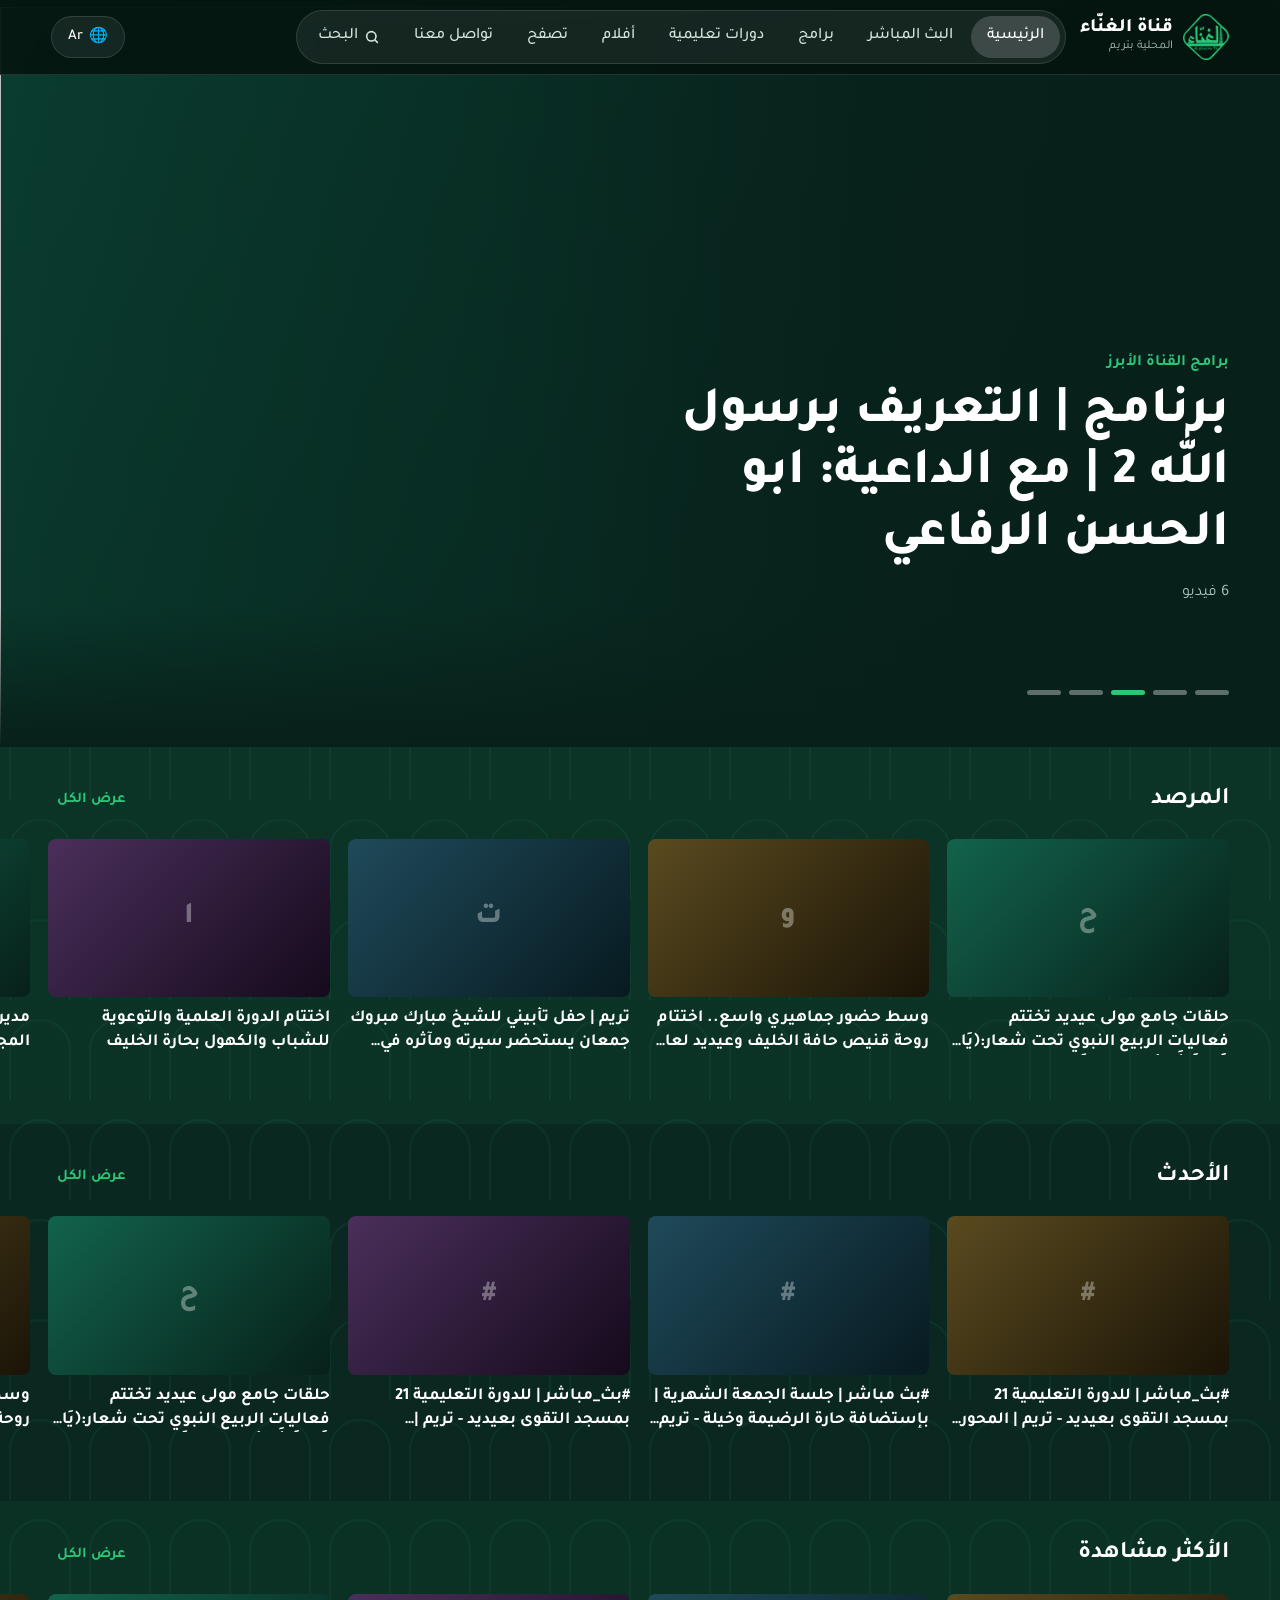
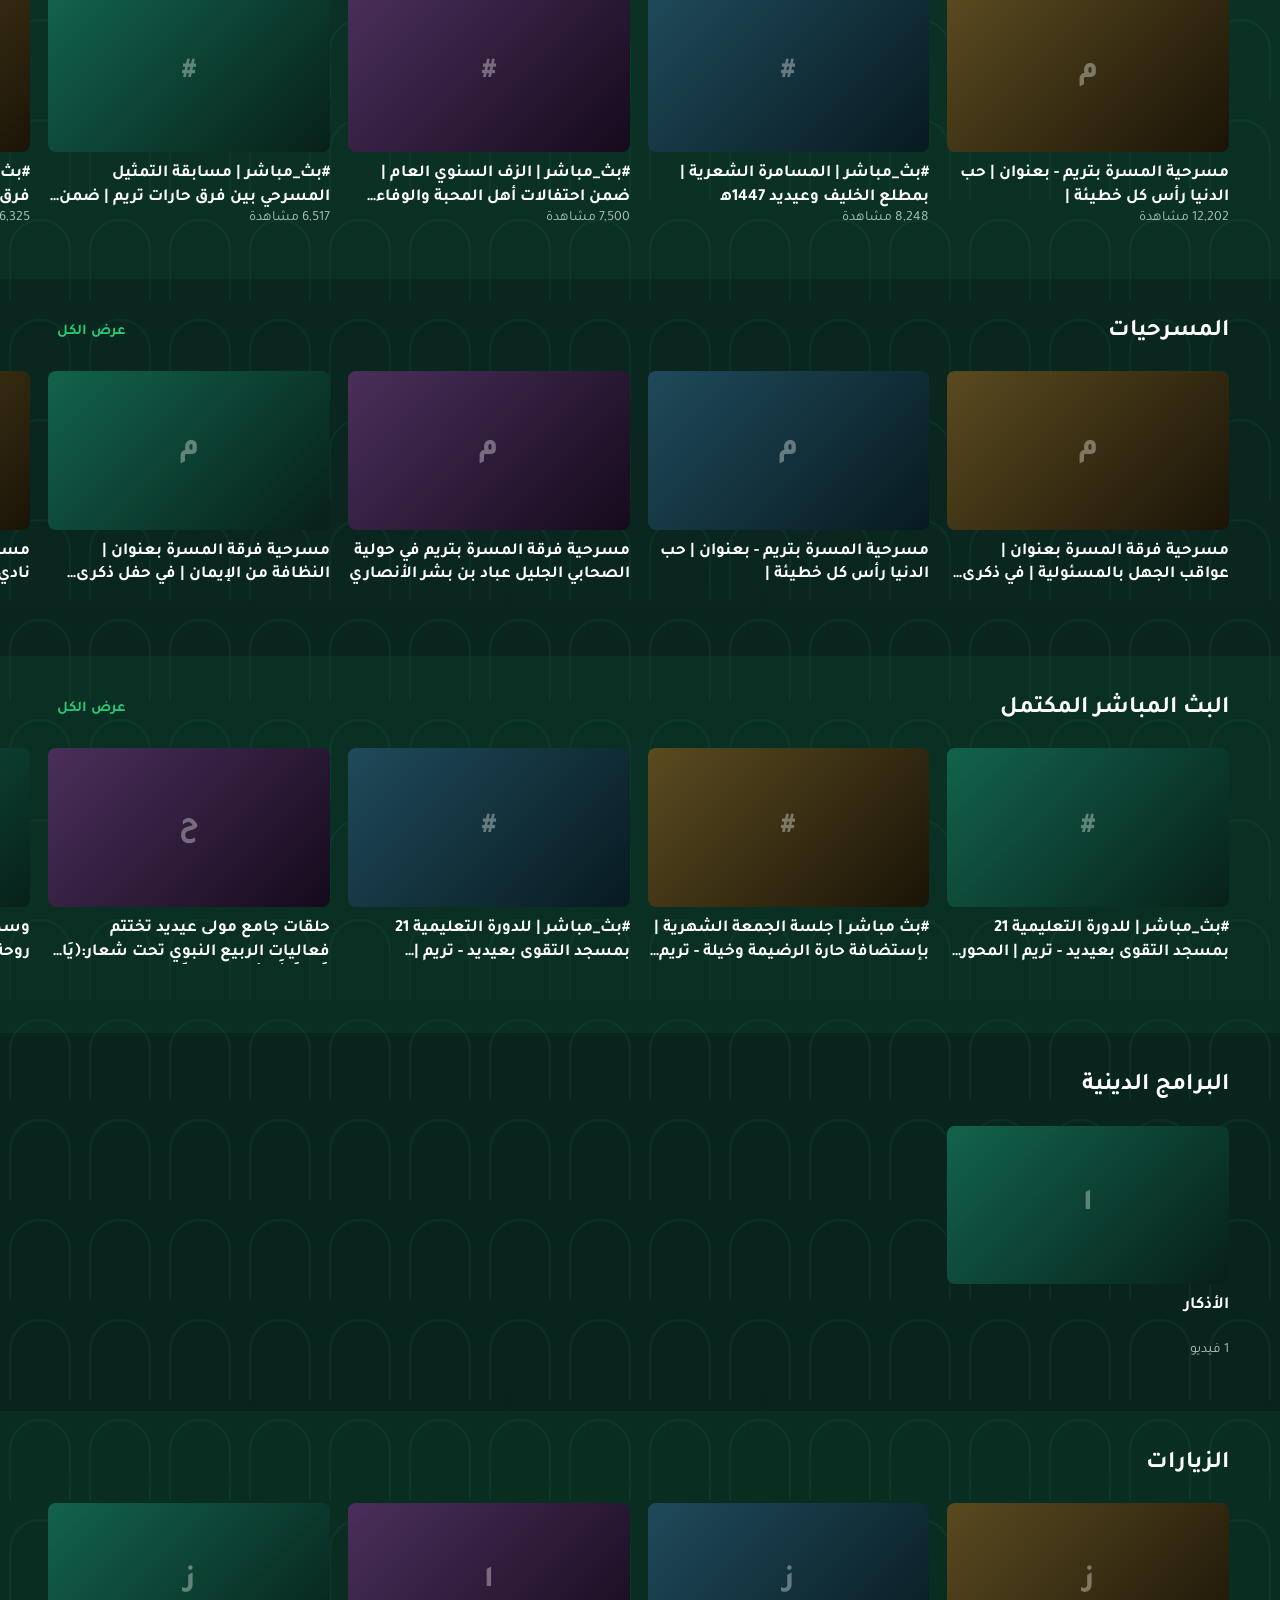
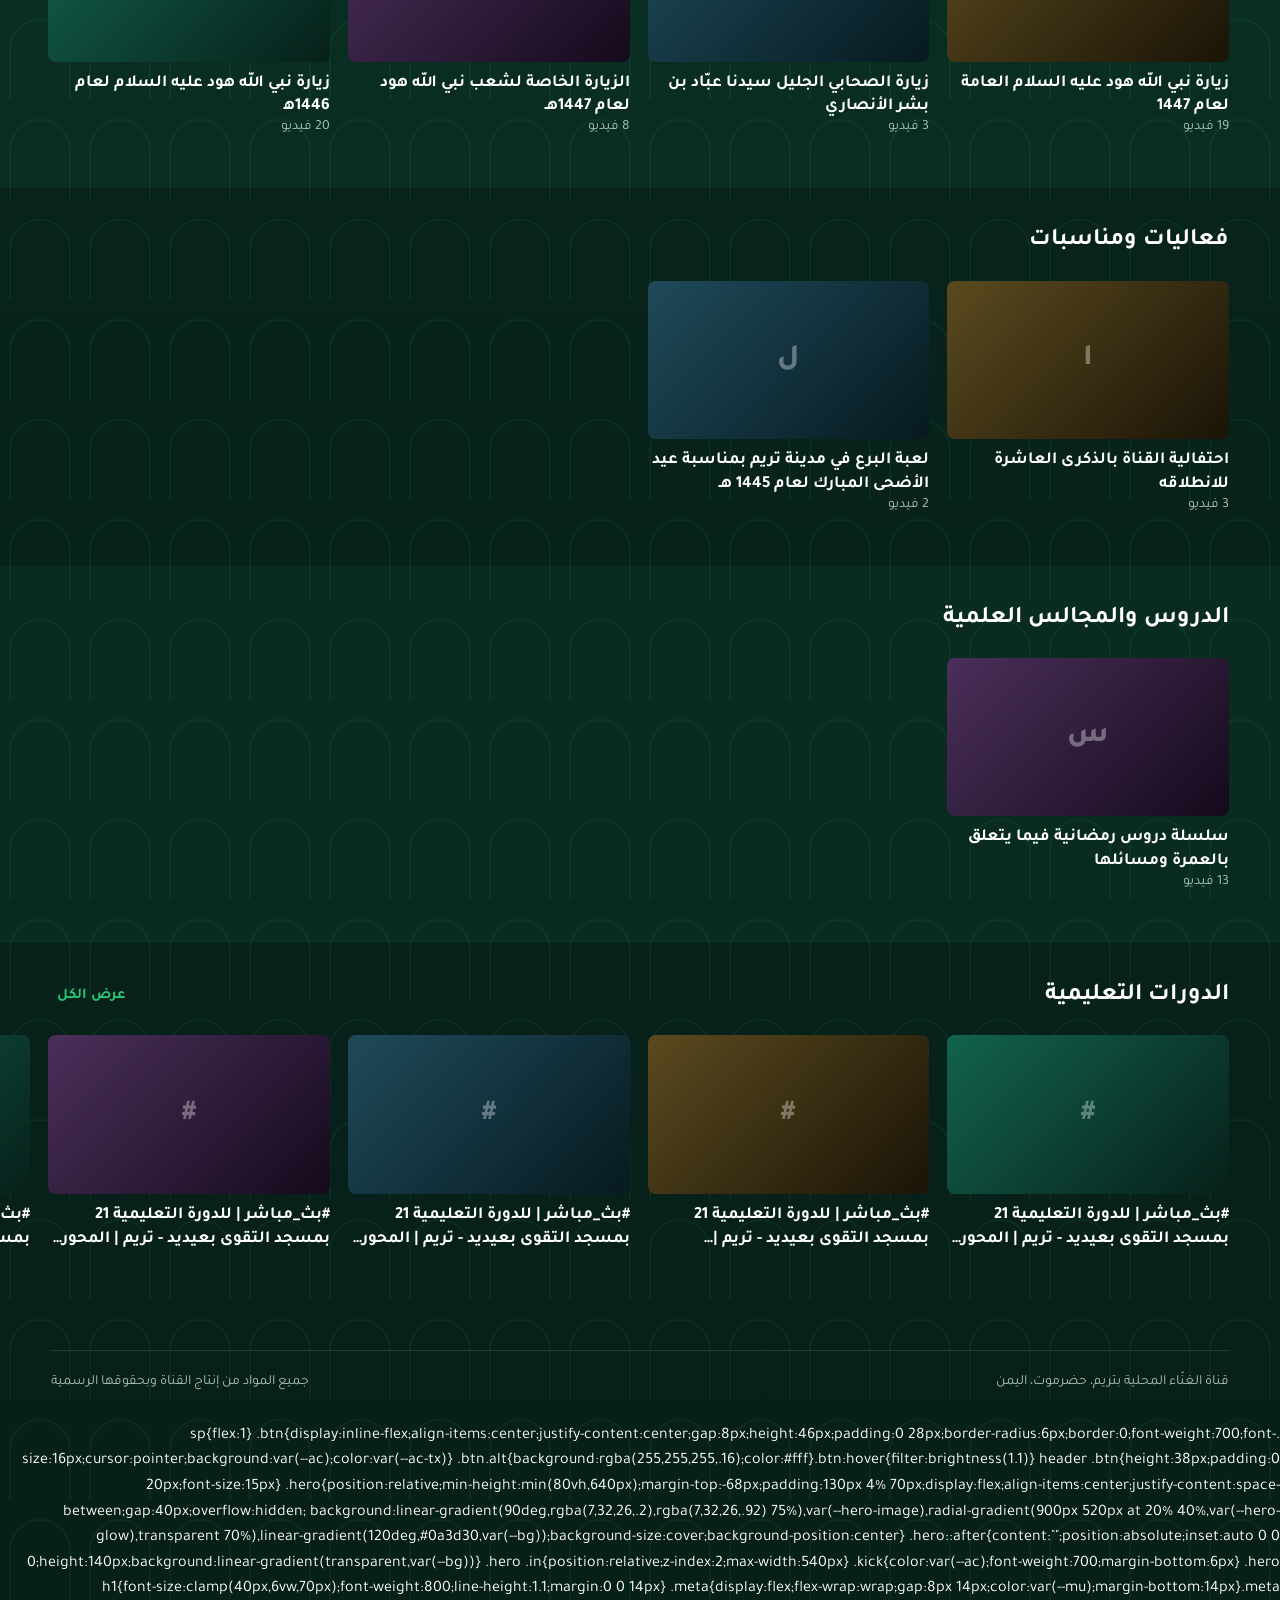
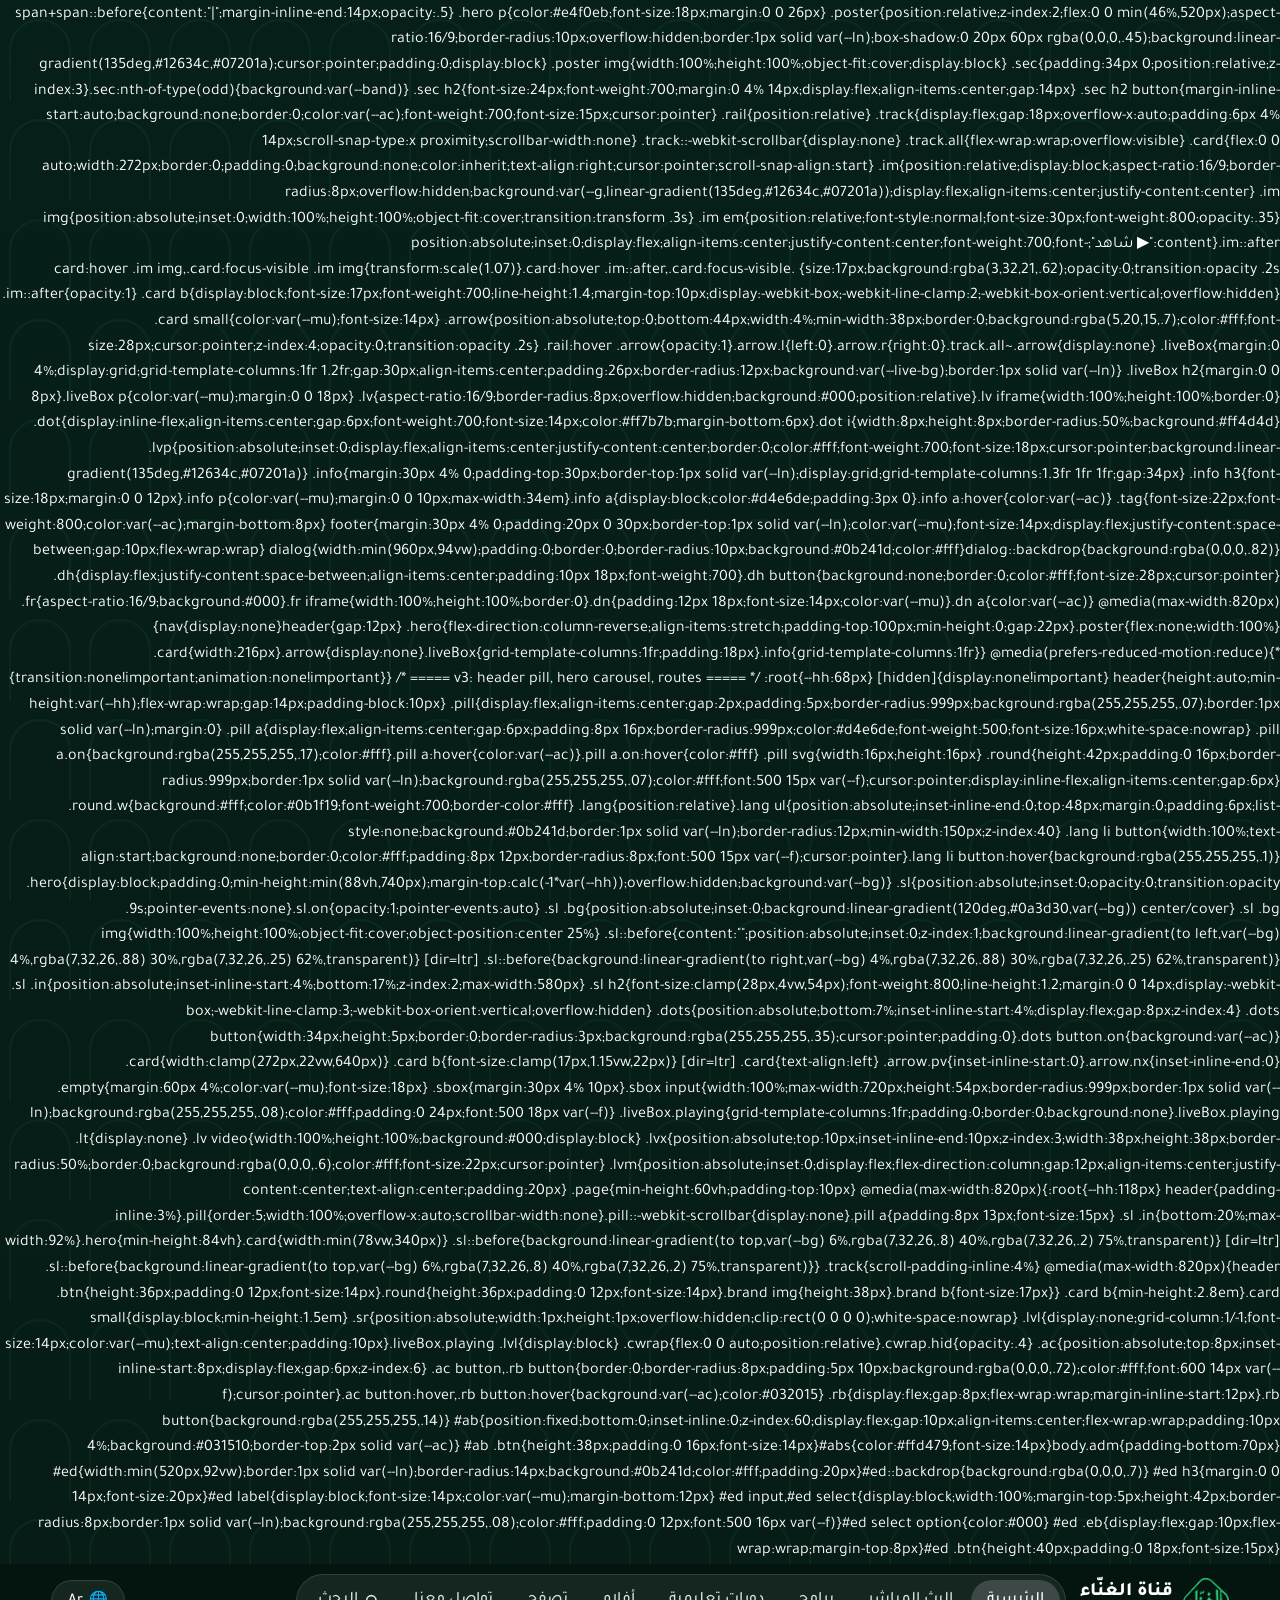
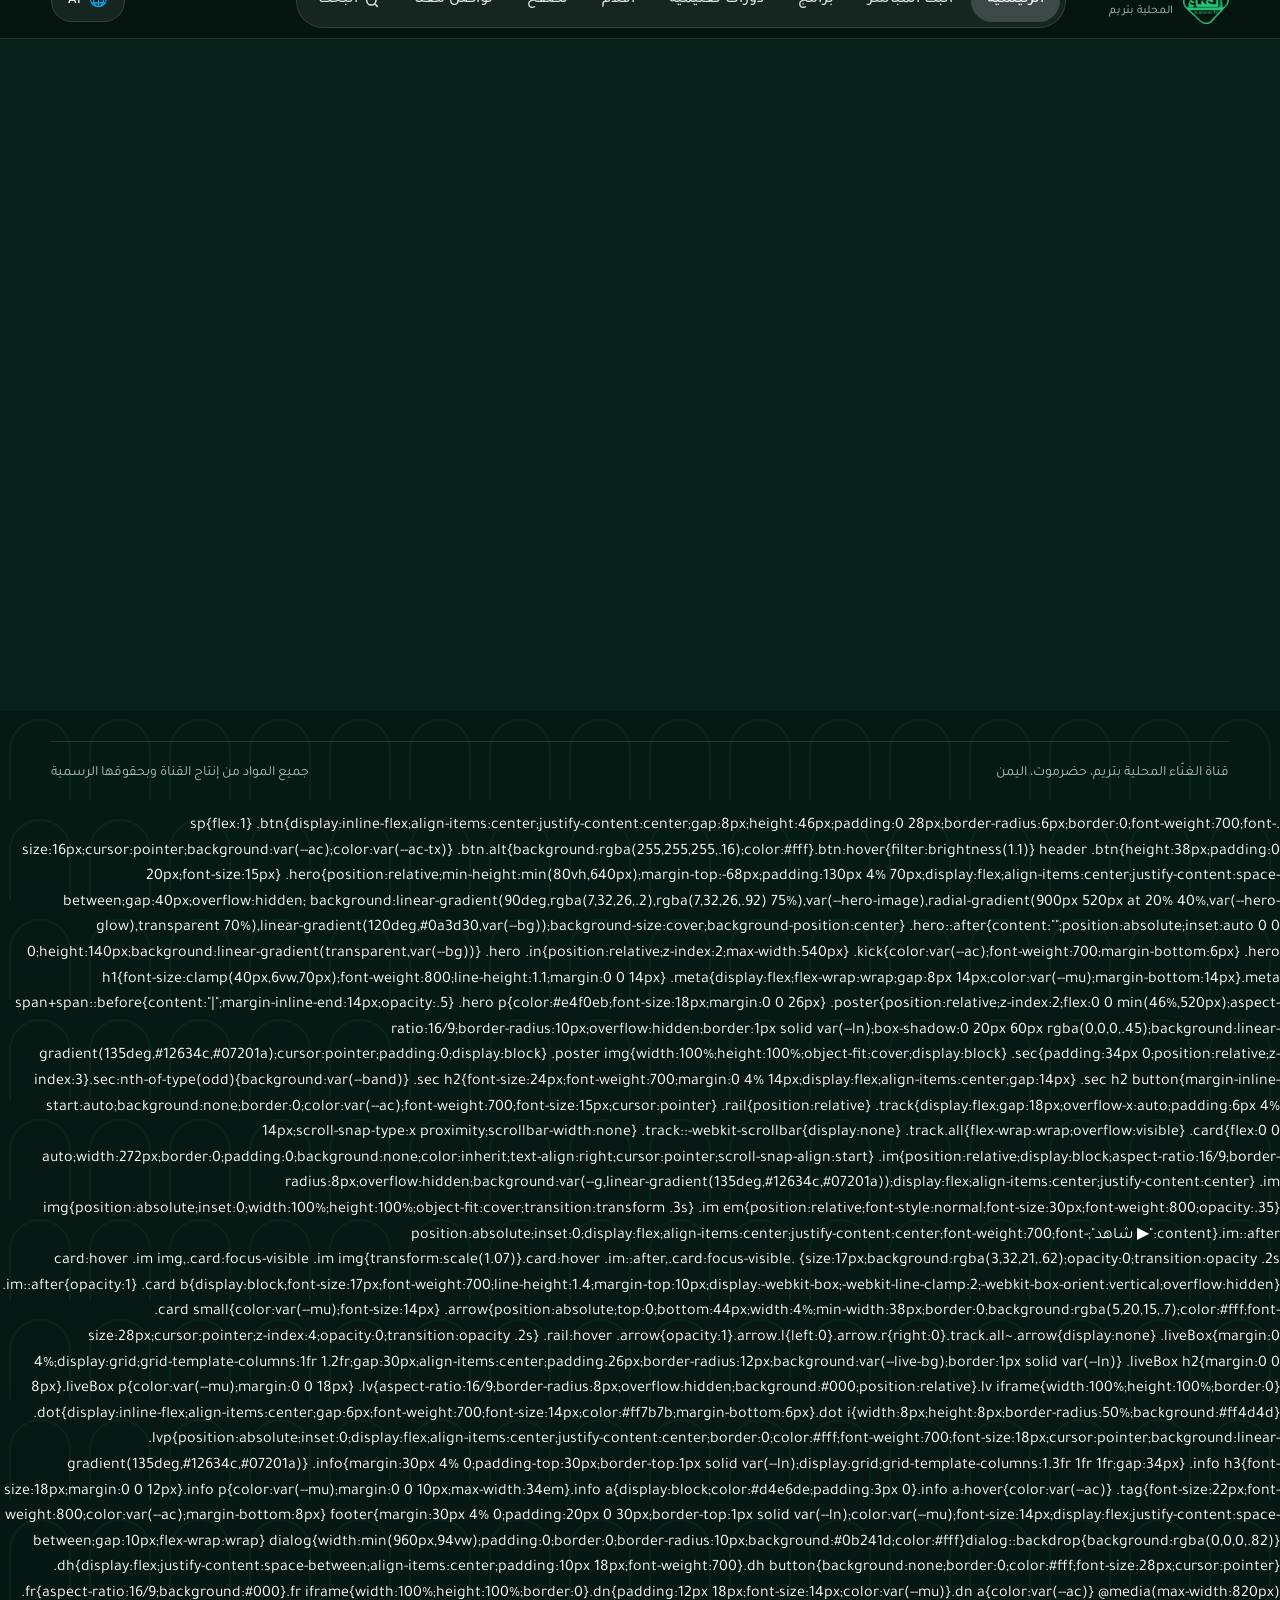
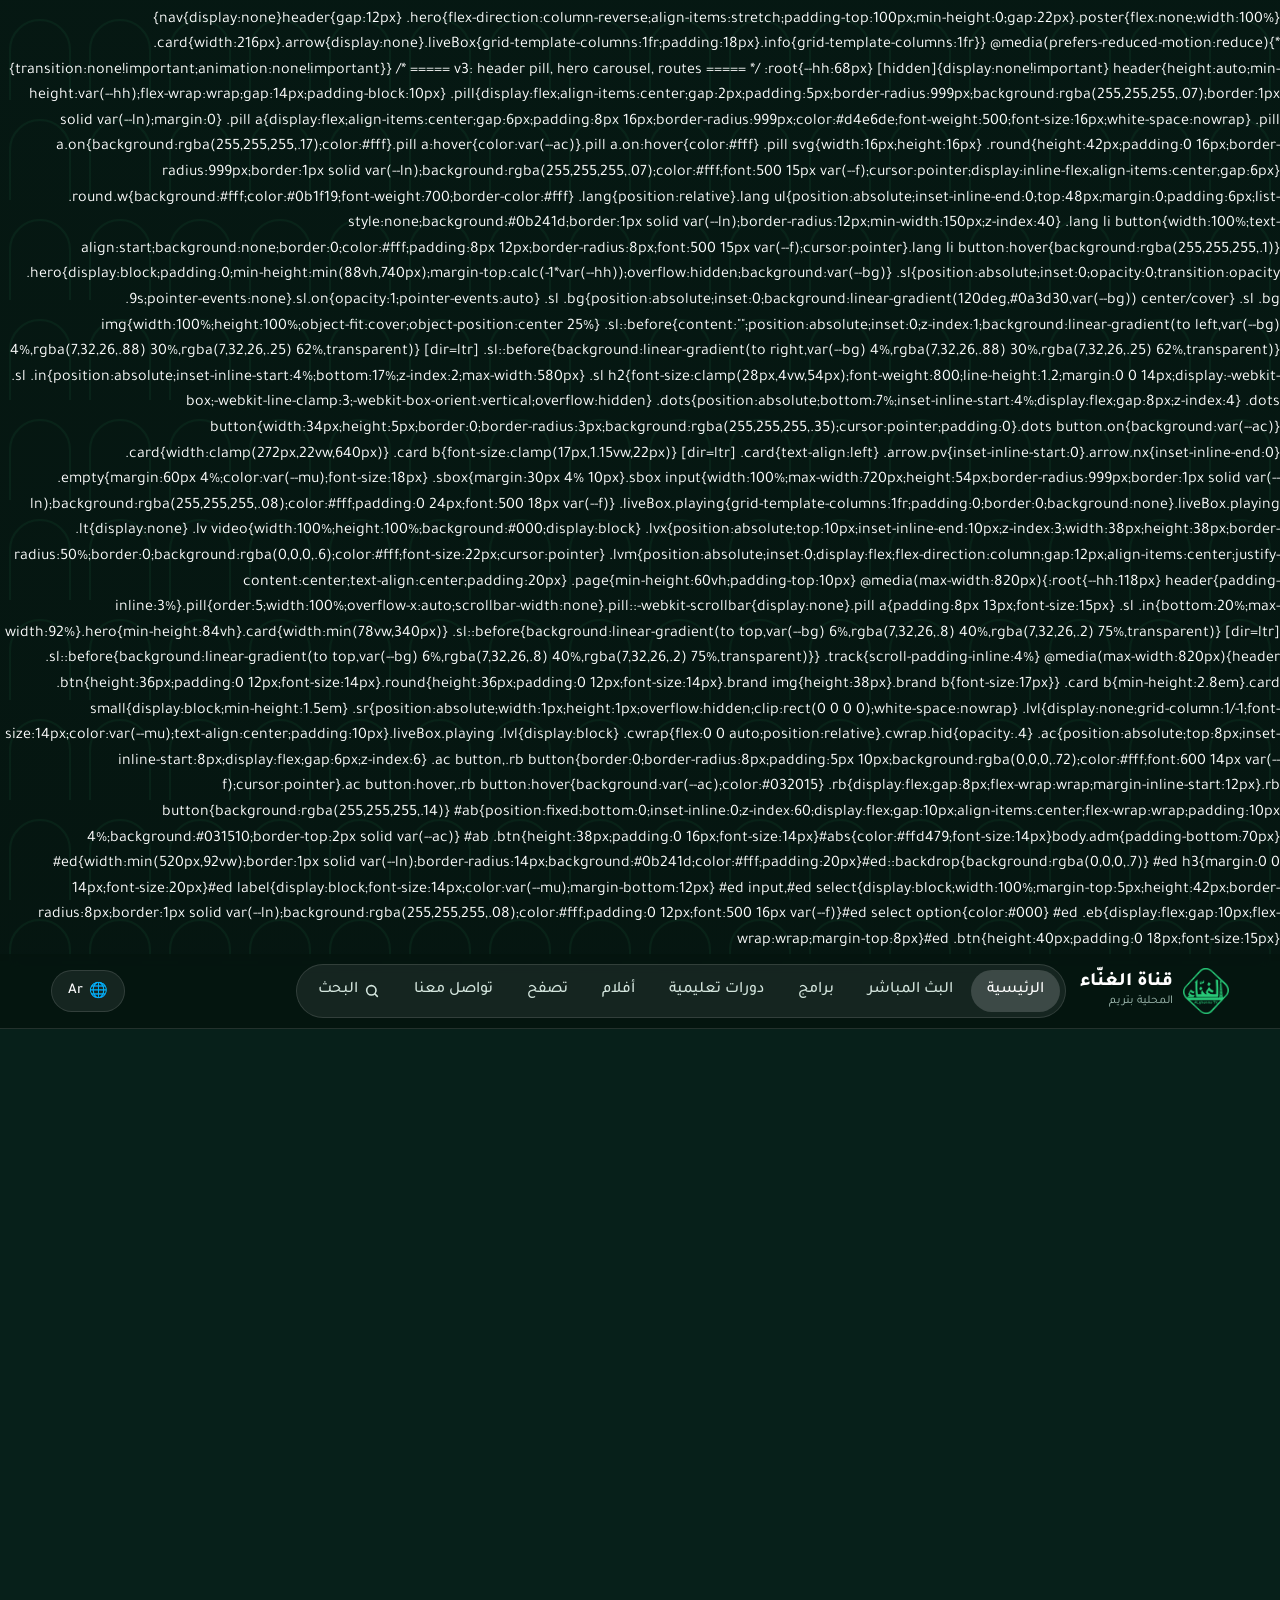
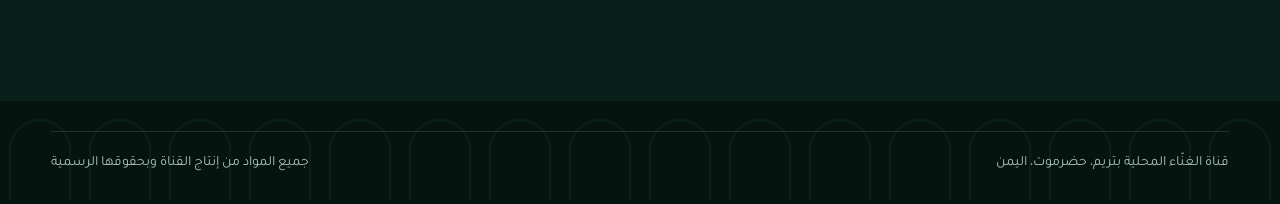
==== commit 86ce2fff: "Update alghanna-tv.html" ====
--- a/alghanna-tv.html
+++ b/alghanna-tv.html
@@ -180,7 +180,7 @@
     <a href="https://play.google.com/store/apps/details?id=com.codeyemen.alghannatv&hl=ar" target="_blank" rel="noopener">Google Play</a></div>
 </div>
 <footer><span data-i="foot1">قناة الغنّاء المحلية بتريم، حضرموت، اليمن</span><span data-i="foot2">جميع المواد من إنتاج القناة وبحقوقها الرسمية</span></footer>
-<style>#inst[hidden]{display:none!important}@media(max-width:820px){#inst{height:36px;padding:0 12px;font-size:14px;white-space:nowrap}header:has(#inst:not([hidden])) .brand>:not(img){display:none}}</style>
+<style>#inst[hidden]{display:none!important}@media(max-width:820px){#inst{position:fixed;z-index:40;inset-inline-end:12px;bottom:calc(var(--nv,64px) + env(safe-area-inset-bottom,0px) + 14px);height:44px;padding:0 20px;border-radius:999px;font-size:15px;white-space:nowrap;box-shadow:0 6px 22px rgba(0,0,0,.5)}}</style>
 <dialog id="ios" style="width:min(360px,92vw);padding:18px;text-align:start"><h3 id="iosT" style="margin:0 0 10px"></h3><p id="ios1"></p><p id="ios2"></p><p id="ios3"></p><button class="btn" id="iosx" type="button" style="margin-top:8px"></button></dialog>
 <script>(function(){var b=document.getElementById("inst"),dg=document.getElementById("ios"),ev=null;if(!b)return;
 function sa(){return matchMedia("(display-mode: standalone)").matches||navigator.standalone===true}
@@ -619,6 +619,7 @@
     <a href="https://play.google.com/store/apps/details?id=com.codeyemen.alghannatv&hl=ar" target="_blank" rel="noopener">Google Play</a></div>
 </div>
 <footer><span data-i="foot1">قناة الغنّاء المحلية بتريم، حضرموت، اليمن</span><span data-i="foot2">جميع المواد من إنتاج القناة وبحقوقها الرسمية</span></footer>
+<style>#inst[hidden]{display:none!important}@media(max-width:820px){#inst{height:36px;padding:0 12px;font-size:14px;white-space:nowrap}header:has(#inst:not([hidden])) .brand>:not(img){display:none}}</style>
 <dialog id="ios" style="width:min(360px,92vw);padding:18px;text-align:start"><h3 id="iosT" style="margin:0 0 10px"></h3><p id="ios1"></p><p id="ios2"></p><p id="ios3"></p><button class="btn" id="iosx" type="button" style="margin-top:8px"></button></dialog>
 <script>(function(){var b=document.getElementById("inst"),dg=document.getElementById("ios"),ev=null;if(!b)return;
 function sa(){return matchMedia("(display-mode: standalone)").matches||navigator.standalone===true}
@@ -911,3 +912,441 @@
 </script>
 </body>
 </html>
+.sp{flex:1}
+.btn{display:inline-flex;align-items:center;justify-content:center;gap:8px;height:46px;padding:0 28px;border-radius:6px;border:0;font-weight:700;font-size:16px;cursor:pointer;background:var(--ac);color:var(--ac-tx)}
+.btn.alt{background:rgba(255,255,255,.16);color:#fff}.btn:hover{filter:brightness(1.1)}
+header .btn{height:38px;padding:0 20px;font-size:15px}
+
+.hero{position:relative;min-height:min(80vh,640px);margin-top:-68px;padding:130px 4% 70px;display:flex;align-items:center;justify-content:space-between;gap:40px;overflow:hidden;
+ background:linear-gradient(90deg,rgba(7,32,26,.2),rgba(7,32,26,.92) 75%),var(--hero-image),radial-gradient(900px 520px at 20% 40%,var(--hero-glow),transparent 70%),linear-gradient(120deg,#0a3d30,var(--bg));background-size:cover;background-position:center}
+.hero::after{content:"";position:absolute;inset:auto 0 0 0;height:140px;background:linear-gradient(transparent,var(--bg))}
+.hero .in{position:relative;z-index:2;max-width:540px}
+.kick{color:var(--ac);font-weight:700;margin-bottom:6px}
+.hero h1{font-size:clamp(40px,6vw,70px);font-weight:800;line-height:1.1;margin:0 0 14px}
+.meta{display:flex;flex-wrap:wrap;gap:8px 14px;color:var(--mu);margin-bottom:14px}.meta span+span::before{content:"|";margin-inline-end:14px;opacity:.5}
+.hero p{color:#e4f0eb;font-size:18px;margin:0 0 26px}
+.poster{position:relative;z-index:2;flex:0 0 min(46%,520px);aspect-ratio:16/9;border-radius:10px;overflow:hidden;border:1px solid var(--ln);box-shadow:0 20px 60px rgba(0,0,0,.45);background:linear-gradient(135deg,#12634c,#07201a);cursor:pointer;padding:0;display:block}
+.poster img{width:100%;height:100%;object-fit:cover;display:block}
+
+.sec{padding:34px 0;position:relative;z-index:3}.sec:nth-of-type(odd){background:var(--band)}
+.sec h2{font-size:24px;font-weight:700;margin:0 4% 14px;display:flex;align-items:center;gap:14px}
+.sec h2 button{margin-inline-start:auto;background:none;border:0;color:var(--ac);font-weight:700;font-size:15px;cursor:pointer}
+.rail{position:relative}
+.track{display:flex;gap:18px;overflow-x:auto;padding:6px 4% 14px;scroll-snap-type:x proximity;scrollbar-width:none}
+.track::-webkit-scrollbar{display:none}
+.track.all{flex-wrap:wrap;overflow:visible}
+.card{flex:0 0 auto;width:272px;border:0;padding:0;background:none;color:inherit;text-align:right;cursor:pointer;scroll-snap-align:start}
+.im{position:relative;display:block;aspect-ratio:16/9;border-radius:8px;overflow:hidden;background:var(--g,linear-gradient(135deg,#12634c,#07201a));display:flex;align-items:center;justify-content:center}
+.im img{position:absolute;inset:0;width:100%;height:100%;object-fit:cover;transition:transform .3s}
+.im em{position:relative;font-style:normal;font-size:30px;font-weight:800;opacity:.35}
+.im::after{content:"▶  شاهد";position:absolute;inset:0;display:flex;align-items:center;justify-content:center;font-weight:700;font-size:17px;background:rgba(3,32,21,.62);opacity:0;transition:opacity .2s}
+.card:hover .im img,.card:focus-visible .im img{transform:scale(1.07)}.card:hover .im::after,.card:focus-visible .im::after{opacity:1}
+.card b{display:block;font-size:17px;font-weight:700;line-height:1.4;margin-top:10px;display:-webkit-box;-webkit-line-clamp:2;-webkit-box-orient:vertical;overflow:hidden}
+.card small{color:var(--mu);font-size:14px}
+.arrow{position:absolute;top:0;bottom:44px;width:4%;min-width:38px;border:0;background:rgba(5,20,15,.7);color:#fff;font-size:28px;cursor:pointer;z-index:4;opacity:0;transition:opacity .2s}
+.rail:hover .arrow{opacity:1}.arrow.l{left:0}.arrow.r{right:0}.track.all~.arrow{display:none}
+
+.liveBox{margin:0 4%;display:grid;grid-template-columns:1fr 1.2fr;gap:30px;align-items:center;padding:26px;border-radius:12px;background:var(--live-bg);border:1px solid var(--ln)}
+.liveBox h2{margin:0 0 8px}.liveBox p{color:var(--mu);margin:0 0 18px}
+.lv{aspect-ratio:16/9;border-radius:8px;overflow:hidden;background:#000;position:relative}.lv iframe{width:100%;height:100%;border:0}
+.dot{display:inline-flex;align-items:center;gap:6px;font-weight:700;font-size:14px;color:#ff7b7b;margin-bottom:6px}.dot i{width:8px;height:8px;border-radius:50%;background:#ff4d4d}
+.lvp{position:absolute;inset:0;display:flex;align-items:center;justify-content:center;border:0;color:#fff;font-weight:700;font-size:18px;cursor:pointer;background:linear-gradient(135deg,#12634c,#07201a)}
+
+.info{margin:30px 4% 0;padding-top:30px;border-top:1px solid var(--ln);display:grid;grid-template-columns:1.3fr 1fr 1fr;gap:34px}
+.info h3{font-size:18px;margin:0 0 12px}.info p{color:var(--mu);margin:0 0 10px;max-width:34em}.info a{display:block;color:#d4e6de;padding:3px 0}.info a:hover{color:var(--ac)}
+.tag{font-size:22px;font-weight:800;color:var(--ac);margin-bottom:8px}
+footer{margin:30px 4% 0;padding:20px 0 30px;border-top:1px solid var(--ln);color:var(--mu);font-size:14px;display:flex;justify-content:space-between;gap:10px;flex-wrap:wrap}
+dialog{width:min(960px,94vw);padding:0;border:0;border-radius:10px;background:#0b241d;color:#fff}dialog::backdrop{background:rgba(0,0,0,.82)}
+.dh{display:flex;justify-content:space-between;align-items:center;padding:10px 18px;font-weight:700}.dh button{background:none;border:0;color:#fff;font-size:28px;cursor:pointer}
+.fr{aspect-ratio:16/9;background:#000}.fr iframe{width:100%;height:100%;border:0}.dn{padding:12px 18px;font-size:14px;color:var(--mu)}.dn a{color:var(--ac)}
+@media(max-width:820px){nav{display:none}header{gap:12px}
+ .hero{flex-direction:column-reverse;align-items:stretch;padding-top:100px;min-height:0;gap:22px}.poster{flex:none;width:100%}
+ .card{width:216px}.arrow{display:none}.liveBox{grid-template-columns:1fr;padding:18px}.info{grid-template-columns:1fr}}
+@media(prefers-reduced-motion:reduce){*{transition:none!important;animation:none!important}}
+/* ===== v3: header pill, hero carousel, routes ===== */
+:root{--hh:68px}
+[hidden]{display:none!important}
+header{height:auto;min-height:var(--hh);flex-wrap:wrap;gap:14px;padding-block:10px}
+.pill{display:flex;align-items:center;gap:2px;padding:5px;border-radius:999px;background:rgba(255,255,255,.07);border:1px solid var(--ln);margin:0}
+.pill a{display:flex;align-items:center;gap:6px;padding:8px 16px;border-radius:999px;color:#d4e6de;font-weight:500;font-size:16px;white-space:nowrap}
+.pill a.on{background:rgba(255,255,255,.17);color:#fff}.pill a:hover{color:var(--ac)}.pill a.on:hover{color:#fff}
+.pill svg{width:16px;height:16px}
+.round{height:42px;padding:0 16px;border-radius:999px;border:1px solid var(--ln);background:rgba(255,255,255,.07);color:#fff;font:500 15px var(--f);cursor:pointer;display:inline-flex;align-items:center;gap:6px}
+.round.w{background:#fff;color:#0b1f19;font-weight:700;border-color:#fff}
+.lang{position:relative}.lang ul{position:absolute;inset-inline-end:0;top:48px;margin:0;padding:6px;list-style:none;background:#0b241d;border:1px solid var(--ln);border-radius:12px;min-width:150px;z-index:40}
+.lang li button{width:100%;text-align:start;background:none;border:0;color:#fff;padding:8px 12px;border-radius:8px;font:500 15px var(--f);cursor:pointer}.lang li button:hover{background:rgba(255,255,255,.1)}
+.hero{display:block;padding:0;min-height:min(88vh,740px);margin-top:calc(-1*var(--hh));overflow:hidden;background:var(--bg)}
+.sl{position:absolute;inset:0;opacity:0;transition:opacity .9s;pointer-events:none}.sl.on{opacity:1;pointer-events:auto}
+.sl .bg{position:absolute;inset:0;background:linear-gradient(120deg,#0a3d30,var(--bg)) center/cover}
+.sl .bg img{width:100%;height:100%;object-fit:cover;object-position:center 25%}
+.sl::before{content:"";position:absolute;inset:0;z-index:1;background:linear-gradient(to left,var(--bg) 4%,rgba(7,32,26,.88) 30%,rgba(7,32,26,.25) 62%,transparent)}
+[dir=ltr] .sl::before{background:linear-gradient(to right,var(--bg) 4%,rgba(7,32,26,.88) 30%,rgba(7,32,26,.25) 62%,transparent)}
+.sl .in{position:absolute;inset-inline-start:4%;bottom:17%;z-index:2;max-width:580px}
+.sl h2{font-size:clamp(28px,4vw,54px);font-weight:800;line-height:1.2;margin:0 0 14px;display:-webkit-box;-webkit-line-clamp:3;-webkit-box-orient:vertical;overflow:hidden}
+.dots{position:absolute;bottom:7%;inset-inline-start:4%;display:flex;gap:8px;z-index:4}
+.dots button{width:34px;height:5px;border:0;border-radius:3px;background:rgba(255,255,255,.35);cursor:pointer;padding:0}.dots button.on{background:var(--ac)}
+.card{width:clamp(272px,22vw,640px)}
+.card b{font-size:clamp(17px,1.15vw,22px)}
+[dir=ltr] .card{text-align:left}
+.arrow.pv{inset-inline-start:0}.arrow.nx{inset-inline-end:0}
+.empty{margin:60px 4%;color:var(--mu);font-size:18px}
+.sbox{margin:30px 4% 10px}.sbox input{width:100%;max-width:720px;height:54px;border-radius:999px;border:1px solid var(--ln);background:rgba(255,255,255,.08);color:#fff;padding:0 24px;font:500 18px var(--f)}
+.liveBox.playing{grid-template-columns:1fr;padding:0;border:0;background:none}.liveBox.playing .lt{display:none}
+.lv video{width:100%;height:100%;background:#000;display:block}
+.lvx{position:absolute;top:10px;inset-inline-end:10px;z-index:3;width:38px;height:38px;border-radius:50%;border:0;background:rgba(0,0,0,.6);color:#fff;font-size:22px;cursor:pointer}
+.lvm{position:absolute;inset:0;display:flex;flex-direction:column;gap:12px;align-items:center;justify-content:center;text-align:center;padding:20px}
+.page{min-height:60vh;padding-top:10px}
+@media(max-width:820px){:root{--hh:118px}
+ header{padding-inline:3%}.pill{order:5;width:100%;overflow-x:auto;scrollbar-width:none}.pill::-webkit-scrollbar{display:none}.pill a{padding:8px 13px;font-size:15px}
+ .sl .in{bottom:20%;max-width:92%}.hero{min-height:84vh}.card{width:min(78vw,340px)}
+ .sl::before{background:linear-gradient(to top,var(--bg) 6%,rgba(7,32,26,.8) 40%,rgba(7,32,26,.2) 75%,transparent)}
+ [dir=ltr] .sl::before{background:linear-gradient(to top,var(--bg) 6%,rgba(7,32,26,.8) 40%,rgba(7,32,26,.2) 75%,transparent)}}
+.track{scroll-padding-inline:4%}
+@media(max-width:820px){header .btn{height:36px;padding:0 12px;font-size:14px}.round{height:36px;padding:0 12px;font-size:14px}.brand img{height:38px}.brand b{font-size:17px}}
+
+.card b{min-height:2.8em}.card small{display:block;min-height:1.5em}
+.sr{position:absolute;width:1px;height:1px;overflow:hidden;clip:rect(0 0 0 0);white-space:nowrap}
+.lvl{display:none;grid-column:1/-1;font-size:14px;color:var(--mu);text-align:center;padding:10px}.liveBox.playing .lvl{display:block}
+.cwrap{flex:0 0 auto;position:relative}.cwrap.hid{opacity:.4}
+.ac{position:absolute;top:8px;inset-inline-start:8px;display:flex;gap:6px;z-index:6}
+.ac button,.rb button{border:0;border-radius:8px;padding:5px 10px;background:rgba(0,0,0,.72);color:#fff;font:600 14px var(--f);cursor:pointer}.ac button:hover,.rb button:hover{background:var(--ac);color:#032015}
+.rb{display:flex;gap:8px;flex-wrap:wrap;margin-inline-start:12px}.rb button{background:rgba(255,255,255,.14)}
+#ab{position:fixed;bottom:0;inset-inline:0;z-index:60;display:flex;gap:10px;align-items:center;flex-wrap:wrap;padding:10px 4%;background:#031510;border-top:2px solid var(--ac)}
+#ab .btn{height:38px;padding:0 16px;font-size:14px}#abs{color:#ffd479;font-size:14px}body.adm{padding-bottom:70px}
+#ed{width:min(520px,92vw);border:1px solid var(--ln);border-radius:14px;background:#0b241d;color:#fff;padding:20px}#ed::backdrop{background:rgba(0,0,0,.7)}
+#ed h3{margin:0 0 14px;font-size:20px}#ed label{display:block;font-size:14px;color:var(--mu);margin-bottom:12px}
+#ed input,#ed select{display:block;width:100%;margin-top:5px;height:42px;border-radius:8px;border:1px solid var(--ln);background:rgba(255,255,255,.08);color:#fff;padding:0 12px;font:500 16px var(--f)}#ed select option{color:#000}
+#ed .eb{display:flex;gap:10px;flex-wrap:wrap;margin-top:8px}#ed .btn{height:40px;padding:0 18px;font-size:15px}
+</style>
+<link rel="stylesheet" href="theme.css"><script src="mobile.js" defer></script>
+</head>
+<body>
+<noscript><p>الموقع الرسمي لقناة الغنّاء المحلية بتريم (Alghanna TV / alghannatv): بث مباشر ودروس ومجالس علمية وفعاليات من مدينة تريم بحضرموت، مع برنامج المرصد الأسبوعي وبرامج ودورات تعليمية وأفلام. ياتريم وأهلها.</p><p><a href="https://www.youtube.com/@alghannachannel6146">YouTube</a> · <a href="https://www.facebook.com/alghannatv/">Facebook</a> · <a href="https://telegram.me/alghannaTV">Telegram</a></p></noscript>
+<h1 class="sr">قناة الغنّاء المحلية بتريم - ياتريم وأهلها - Alghanna TV</h1>
+<header>
+  <a class="brand" href="#home"><img src="[data-uri]" alt="logo"><span><b data-i="b1">قناة الغنّاء</b><small data-i="b2">المحلية بتريم</small></span></a>
+  <nav class="pill" id="nav">
+    <a href="#home" data-r="home" data-i="home">الرئيسية</a><a href="#live" data-r="live" data-i="live">البث المباشر</a><a href="#programs" data-r="programs" data-i="programs">برامج</a><a href="#courses" data-r="courses" data-i="courses">دورات تعليمية</a><a href="#movies" data-r="movies" data-i="movies">أفلام</a><a href="#browse" data-r="browse" data-i="browse">تصفح</a><a href="#contact" data-r="contact" data-i="contact">تواصل معنا</a>
+    <a href="#search" data-r="search"><svg viewBox="0 0 24 24" fill="none" stroke="currentColor" stroke-width="2.4" stroke-linecap="round"><circle cx="11" cy="11" r="7"/><path d="M20 20l-3.5-3.5"/></svg><span data-i="search">البحث</span></a>
+  </nav>
+  <span class="sp"></span>
+  <div class="lang"><button class="round" id="lg" aria-haspopup="true">🌐 <span id="lgn">Ar</span></button>
+    <ul id="lm" hidden><li><button data-l="ar">العربية</button></li><li><button data-l="en">English</button></li><li><button data-l="id">Bahasa Indonesia</button></li></ul></div>
+  <span id="auth" hidden><button class="round" data-i="login">تسجيل الدخول</button> <button class="round w" data-i="subscribe">اشترك الآن</button></span>
+  <button class="btn" id="inst" type="button" data-i="app" hidden>ثبّت التطبيق</button>
+</header>
+
+<section class="hero" id="hero" data-r="home"><div id="slides"></div><div class="dots" id="dots"></div></section>
+
+<section class="sec page" data-r="live" id="live"><div class="liveBox" id="lb">
+  <div class="lt"><div class="dot"><i></i><span data-i="liveTag">مباشر</span></div><h2 data-i="liveT">البث المباشر</h2><p data-i="liveD">الدروس والمجالس العلمية وفعاليات تريم، لحظة بلحظة على قناة الغنّاء.</p>
+    <button class="btn" id="lw" data-i="watchLive">شاهد البث</button> <a class="btn alt" id="ly" target="_blank" rel="noopener" data-i="onYT">على يوتيوب</a></div>
+  <div class="lv" id="lv"></div><a class="lvl" id="lvl" target="_blank" rel="noopener" data-i="liveOpen">إن لم يظهر البث، افتحه في صفحة مستقلة</a></div></section>
+
+<section class="sec page" data-r="search" id="sbx"><div class="sbox"><input id="q" type="search" autocomplete="off"></div></section>
+<main id="rows"></main>
+
+<div class="info page" id="info" data-r="contact">
+  <div><div class="tag" data-i="tag">ياتريم وأهلها</div><p data-i="about1">قناة الغنّاء المحلية بتريم. دروس ومجالس علمية بالتنسيق مع دار المصطفى للدراسات الإسلامية، وتغطية لفعاليات المدينة وبرامج من إنتاج القناة.</p><p data-i="about2">نبثّ أيضًا على التلفاز عبر Local Spyder TV.</p></div>
+  <div><h3 data-i="follow">تابعنا</h3>
+    <a href="https://www.youtube.com/@alghannachannel6146" target="_blank" rel="noopener">YouTube</a>
+    <a href="https://www.facebook.com/alghannatv/" target="_blank" rel="noopener">Facebook</a>
+    <a href="https://www.instagram.com/alghannatv" target="_blank" rel="noopener">Instagram</a>
+    <a href="https://telegram.me/alghannaTV" target="_blank" rel="noopener">Telegram</a>
+    <a href="https://chat.whatsapp.com/JVVqboT6bhz6pdxI7RuvCv" target="_blank" rel="noopener">WhatsApp</a></div>
+  <div><h3 data-i="contact">تواصل معنا</h3><a href="tel:+967772299868" dir="ltr" style="text-align:start">+967 772 299 868</a><a href="tel:+967774731275" dir="ltr" style="text-align:start">+967 774 731 275</a>
+    <a href="https://play.google.com/store/apps/details?id=com.codeyemen.alghannatv&hl=ar" target="_blank" rel="noopener">Google Play</a></div>
+</div>
+<footer><span data-i="foot1">قناة الغنّاء المحلية بتريم، حضرموت، اليمن</span><span data-i="foot2">جميع المواد من إنتاج القناة وبحقوقها الرسمية</span></footer>
+<dialog id="ios" style="width:min(360px,92vw);padding:18px;text-align:start"><h3 id="iosT" style="margin:0 0 10px"></h3><p id="ios1"></p><p id="ios2"></p><p id="ios3"></p><button class="btn" id="iosx" type="button" style="margin-top:8px"></button></dialog>
+<script>(function(){var b=document.getElementById("inst"),dg=document.getElementById("ios"),ev=null;if(!b)return;
+function sa(){return matchMedia("(display-mode: standalone)").matches||navigator.standalone===true}
+var ua=navigator.userAgent,ios=/iPad|iPhone|iPod/.test(ua)||(navigator.platform==="MacIntel"&&navigator.maxTouchPoints>1);
+var safari=ios&&/Safari/.test(ua)&&!/CriOS|FxiOS|EdgiOS|OPiOS/.test(ua);
+function show(){b.hidden=sa()||!(ev||ios)}
+addEventListener("beforeinstallprompt",function(e){e.preventDefault();ev=e;show()});
+addEventListener("appinstalled",function(){ev=null;b.hidden=true});
+try{matchMedia("(display-mode: standalone)").addEventListener("change",show)}catch(_){}
+b.addEventListener("click",function(){
+ if(ev){ev.prompt();ev.userChoice.finally(function(){ev=null;show()});return}
+ if(ios){["iosT","ios1","ios2","ios3"].forEach(function(k){document.getElementById(k).textContent=T(k)});
+  if(!safari)document.getElementById("ios1").textContent=T("ios1")+" ("+(LANG==="ar"?"افتح الموقع من Safari":"open in Safari")+")";
+  document.getElementById("iosx").textContent=T("ok");dg.showModal()}});
+document.getElementById("iosx").onclick=function(){dg.close()};
+show()})();</script>
+<dialog id="ed"></dialog>
+<dialog id="dlg"><div class="dh"><span id="dt"></span><button id="dx" aria-label="close">×</button></div><div class="fr" id="fr"></div><div class="dn"><a id="dl" href="#" target="_blank" rel="noopener">YouTube</a></div></dialog>
+
+<script>
+var CH="UCBckgHr1PZLl1SML8eCWoIA",HANDLE="https://www.youtube.com/@alghannachannel6146";
+/* ===== إعدادات سهلة التعديل ===== */
+var LIVE_HLS="https://lbgo.bozztv.com/ssh101/ssh101/414267/playlist.m3u8"; /* رابط البث المباشر */
+var SHOW_AUTH=false; /* true لإظهار أزرار تسجيل الدخول/الاشتراك (لا تعمل قبل ربط خدمة تسجيل) */
+var FEATURED_COUNT=5,SLIDE_MS=5000;
+var LIVE_MODE="iframe"; /* iframe = صفحة البث الجديدة | hls = مشغّل m3u8 مباشر */
+var LIVE_PAGE="https://ssh101.com/securelive/index.php?id=414267";
+var REPO="alselselah7-ai/alghanna-tv",BRANCH="main",OV_PATH="overrides.json"; /* مستودع الموقع وملف التعديلات اليدوية */
+/* تملؤها المزامنة تلقائيًا. لا تعدّلها يدويًا */
+var YTV=/*YT_VIDEOS*/{"newest":[{"id":"r3GKextEYbA","t":"#بث_مباشر | للدورة التعليمية 21 بمسجد التقوى بعيديد - تريم | المحور الثامن : الداعية عمر الراعي","at":"2026-11-28T14:34:51Z","w":19,"lv":true},{"id":"m20DJlqjuVY","t":"#بث مباشر | جلسة الجمعة الشهرية | بإستضافة حارة الرضيمة وخيلة - تريم 17 - جمادى الأخرة - 1448ه‍","at":"2026-11-28T04:59:54Z","w":226,"lv":true},{"id":"OE0JP9b9cd0","t":"#بث_مباشر | للدورة التعليمية 21 بمسجد التقوى بعيديد - تريم | استضافة: السيد/ محمد المشهور.","at":"2026-11-28T03:37:54Z","w":521,"lv":true},{"id":"Ik5x0EC29-Y","t":"حلقات جامع مولى عيديد تختتم فعاليات الربيع النبوي تحت شعار:﴿يَا قَوْمَنَا أَجِيبُوا دَاعِيَ اللَّهِ﴾","at":"2026-11-27T14:37:19Z","w":30,"lv":true},{"id":"tP7zMelSeCQ","t":"وسط حضور جماهيري واسع.. اختتام روحة قنيص حافة الخليف وعيديد لعام 2026م.","at":"2026-11-27T14:34:44Z","w":31,"lv":true},{"id":"T9buiQXIw_8","t":"تريم | حفل تأبيني للشيخ مبارك مبروك جمعان يستحضر سيرته ومآثره في خدمة المجتمع","at":"2026-11-27T14:33:14Z","w":47,"lv":true},{"id":"F8N_3tp3akU","t":"اختتام الدورة العلمية والتوعوية للشباب والكهول بحارة الخليف","at":"2026-11-27T14:30:17Z","w":19,"lv":true},{"id":"HoKUKEJ6sK0","t":"#بث_مباشر| مجلس قراءة السيرة النبوية | من دار المصطفى بتريم 16 - جمادى الأخرة - 1448هـ","at":"2026-11-27T04:47:31Z","w":621,"lv":true},{"id":"t1WTrAEagQ8","t":"#بث_مباشر | للدورة التعليمية 21 بمسجد التقوى بعيديد - تريم | استضافة: الشيخ/ طلال كنج الاسترالي","at":"2026-11-26T03:33:20Z","w":546,"lv":true},{"id":"1Kd5Fxu7n8s","t":"#بث_مباشر | للدورة التعليمية 21 بمسجد التقوى بعيديد - تريم | المحور الخامس : الدكتور عمر باغوث","at":"2026-11-25T03:42:25Z","w":731,"lv":true},{"id":"islx-nwnRD8","t":"مدير عام تريم يدشّن المخيم الطبي المجاني للوقاية من السكري وارتفاع ضغط الدم وأمراض القلب","at":"2026-11-25T03:19:21Z","w":47,"lv":false},{"id":"ZE4BpIz_EmI","t":"الملتقى الطلابي بدار الزهراء… خطر الغيبة وأثر النصيحة في المجتمع","at":"2026-11-25T03:16:47Z","w":41,"lv":false},{"id":"eLKfD5KWu9w","t":"#بث_مباشر | جلسة الإثنين الاسبوعية | درس التفسير 13 - جمادى الأخرة - 1448هـ","at":"2026-11-24T14:36:44Z","w":210,"lv":true},{"id":"dVXO1DT-q4k","t":"#بث_مباشر | للدورة التعليمية 21 بمسجد التقوى بعيديد - تريم | المحور الخامس : مجموعة السلسة","at":"2026-11-24T03:41:36Z","w":558,"lv":true},{"id":"qeQXhCsNgIk","t":"#بث_مباشر | للدورة التعليمية 21 بمسجد التقوى بعيديد - تريم | المحور الخامس : مجموعة السلسة","at":"2026-11-23T04:08:20Z","w":1107,"lv":true},{"id":"_SoLLbC7Kc0","t":"#بث_مباشر | للدورة التعليمة 21 بمسجد التقوى بعيديد - تريم | استضافة: الداعية زكي صبيح","at":"2026-11-23T03:06:33Z","w":224,"lv":true},{"id":"8P6RcGsBnc0","t":"#بث_مباشر | جلسة الإثنين الاسبوعية | درس التفسير 6 - جمادى الأخرة - 1448هـ","at":"2026-11-23T03:05:30Z","w":473,"lv":true},{"id":"iqQKRVnTEKU","t":"#بث_مباشر (درس قبس النور المبين من إحياء علوم الدين) للعلامة الحبيب عمر بن حفيظ","at":"2026-11-23T03:05:24Z","w":71,"lv":true},{"id":"yuzOR2koCy0","t":"#بث_مباشر | للدورة التعليمية 21 بمسجد التقوى بعيديد - تريم | المحور الخامس: الداعية علوي المشهور","at":"2026-11-23T03:05:01Z","w":29,"lv":true},{"id":"lcv_lCZocw8","t":"#بث_مباشر | للدورة التعليمية 21 بمسجد التقوى بعيديد - تريم | المحور الخامس: الداعية علوي المشهور","at":"2026-11-21T15:26:56Z","w":283,"lv":true}],"top":[{"id":"AXDZCtMbSIg","t":"مسرحية المسرة بتريم - بعنوان | حب الدنيا رأس كل خطيئة |","at":"2025-07-23T18:00:09Z","w":12202,"lv":false},{"id":"buGCzPTClFI","t":"#بث_مباشر | المسامرة الشعرية | بمطلع الخليف وعيديد 1447ه‍","at":"2026-05-29T11:58:29Z","w":8248,"lv":true},{"id":"ZxDvh-rkcbw","t":"#بث_مباشر | الزف السنوي العام | ضمن احتفالات أهل المحبة والوفاء بدار المصطفى 1448هـ","at":"2026-09-08T02:58:26Z","w":7500,"lv":true},{"id":"lVdxWGxkj9U","t":"#بث_مباشر | مسابقة التمثيل المسرحي بين فرق حارات تريم | ضمن احتفالات اهل المحبة والوفاء بدار المصطفى","at":"2026-09-06T10:03:03Z","w":6517,"lv":true},{"id":"sLRwYazVxrQ","t":"#بث_مباشر | مسابقة الإنشاد بين فرق حارات تريم | ضمن احتفالات اهل المحبة والوفاء بدار المصطفى 1448هـ","at":"2026-09-07T09:21:47Z","w":6325,"lv":true},{"id":"6JbvcyPsDKs","t":"مسرحية فرقة المسرة بتريم في حولية الصحابي الجليل عباد بن بشر الأنصاري","at":"2025-07-12T13:00:06Z","w":6191,"lv":true},{"id":"PTmxa5-7Dvg","t":"مسرحية فرقة المسرة للتمثيل بمناسبة تتويج نادي البرق بتريم بطلاً لبطولة كأس حضرموت","at":"2024-11-09T17:30:06Z","w":6175,"lv":true},{"id":"R3owCrwBxjw","t":"مسرحية فرقة المسرة بعنوان | عواقب الجهل بالمسئولية | في ذكرى الفقبد الممثل صالح علي بريك","at":"2025-07-31T13:00:06Z","w":5350,"lv":true},{"id":"vuWYIkmbVyI","t":"مسرحية فرقة المسرة بعنوان | النظافة من الإيمان | في حفل ذكرى الهجرة النبوية وذكرى افتتاح دار المصطفى","at":"2025-07-01T13:00:06Z","w":4855,"lv":true},{"id":"lSOnd9S3tIE","t":"الآن عرض أول وحصري (لقاءات من السوق) في شعب نبي الله هود عليه السلام لعام 1446هـ","at":"2025-02-08T23:48:53Z","w":4529,"lv":true},{"id":"rlQw4VkbMQY","t":"#بث_مباشر مجلس الوعظ والتذكير في ( زيارة الشيخ أبي بكر بن سالم ) في شعب نبي الله هود عليه السلام","at":"2025-02-09T21:02:42Z","w":4205,"lv":true},{"id":"XSKEhZHWIXM","t":"فيلم بعنوان | الإدمان المفرط على مواقع التواصل الإجتماعي | مشاركة فريق الأصدقاء بعيديد","at":"2026-02-26T16:00:06Z","w":4196,"lv":true},{"id":"RCPiggs39i0","t":"#بث_مباشر |للزواج الجماعي الرابع | بدار المصطفى بتريم - السمر","at":"2026-04-01T09:48:03Z","w":4157,"lv":true},{"id":"HzbD8xvqGZ8","t":"#بث_مباشر | مجلس البردة السنوي لحارات تريم | ولوحة انشادية بعنوان: رسول الله حب لايفنى - 1448هـ","at":"2026-08-15T07:33:27Z","w":4030,"lv":true},{"id":"9mPYzLvas_Q","t":"#بث_مباشر | تغطية خاصة ليوم عرفة | خطبة يوم عرفة - حلقة خاصة - لقاءات ميدانية - جلسة التعريف","at":"2026-05-26T15:35:18Z","w":3779,"lv":true},{"id":"hFZ5udymKG4","t":"#بث_مباشر | المسامرة الشعرية للمطلع السنوي بحافة قسم | تريم - 1447هـ","at":"2026-06-03T15:53:27Z","w":3469,"lv":true},{"id":"6mUBBYooRzU","t":"فيلم بعنوان | اللباس الغير محتشم | مشاركة فريق الأهلي بعيديد","at":"2026-02-24T16:00:06Z","w":3398,"lv":true},{"id":"uIt0fhnSOKQ","t":"#بث_مباشر(من شعب نبي الله هود عليه السلام ) الجلسة الدعوية الخامسة 8 - شعبان - 1447هـ","at":"2026-01-28T06:02:26Z","w":3298,"lv":true},{"id":"tjiE_wCk6jw","t":"#بث_مباشر | للمسامرة الشعرية | للمطلع السنوي لحافة السحيل والخليف _ تريم 1447ه‍","at":"2026-06-05T12:00:54Z","w":3208,"lv":true},{"id":"uqIz5g19kBU","t":"المسامرة الشعرية (بمطلع حافة الخليف وعيديد) تريم - حضرموت @alghannachannel6146","at":"2024-11-02T17:18:59Z","w":3204,"lv":false}],"lives":[{"id":"r3GKextEYbA","t":"#بث_مباشر | للدورة التعليمية 21 بمسجد التقوى بعيديد - تريم | المحور الثامن : الداعية عمر الراعي","at":"2026-11-28T14:34:51Z","w":19,"lv":true},{"id":"m20DJlqjuVY","t":"#بث مباشر | جلسة الجمعة الشهرية | بإستضافة حارة الرضيمة وخيلة - تريم 17 - جمادى الأخرة - 1448ه‍","at":"2026-11-28T04:59:54Z","w":226,"lv":true},{"id":"OE0JP9b9cd0","t":"#بث_مباشر | للدورة التعليمية 21 بمسجد التقوى بعيديد - تريم | استضافة: السيد/ محمد المشهور.","at":"2026-11-28T03:37:54Z","w":521,"lv":true},{"id":"Ik5x0EC29-Y","t":"حلقات جامع مولى عيديد تختتم فعاليات الربيع النبوي تحت شعار:﴿يَا قَوْمَنَا أَجِيبُوا دَاعِيَ اللَّهِ﴾","at":"2026-11-27T14:37:19Z","w":30,"lv":true},{"id":"tP7zMelSeCQ","t":"وسط حضور جماهيري واسع.. اختتام روحة قنيص حافة الخليف وعيديد لعام 2026م.","at":"2026-11-27T14:34:44Z","w":31,"lv":true},{"id":"T9buiQXIw_8","t":"تريم | حفل تأبيني للشيخ مبارك مبروك جمعان يستحضر سيرته ومآثره في خدمة المجتمع","at":"2026-11-27T14:33:14Z","w":47,"lv":true},{"id":"F8N_3tp3akU","t":"اختتام الدورة العلمية والتوعوية للشباب والكهول بحارة الخليف","at":"2026-11-27T14:30:17Z","w":19,"lv":true},{"id":"HoKUKEJ6sK0","t":"#بث_مباشر| مجلس قراءة السيرة النبوية | من دار المصطفى بتريم 16 - جمادى الأخرة - 1448هـ","at":"2026-11-27T04:47:31Z","w":621,"lv":true},{"id":"t1WTrAEagQ8","t":"#بث_مباشر | للدورة التعليمية 21 بمسجد التقوى بعيديد - تريم | استضافة: الشيخ/ طلال كنج الاسترالي","at":"2026-11-26T03:33:20Z","w":546,"lv":true},{"id":"1Kd5Fxu7n8s","t":"#بث_مباشر | للدورة التعليمية 21 بمسجد التقوى بعيديد - تريم | المحور الخامس : الدكتور عمر باغوث","at":"2026-11-25T03:42:25Z","w":731,"lv":true},{"id":"eLKfD5KWu9w","t":"#بث_مباشر | جلسة الإثنين الاسبوعية | درس التفسير 13 - جمادى الأخرة - 1448هـ","at":"2026-11-24T14:36:44Z","w":210,"lv":true},{"id":"dVXO1DT-q4k","t":"#بث_مباشر | للدورة التعليمية 21 بمسجد التقوى بعيديد - تريم | المحور الخامس : مجموعة السلسة","at":"2026-11-24T03:41:36Z","w":558,"lv":true},{"id":"qeQXhCsNgIk","t":"#بث_مباشر | للدورة التعليمية 21 بمسجد التقوى بعيديد - تريم | المحور الخامس : مجموعة السلسة","at":"2026-11-23T04:08:20Z","w":1107,"lv":true},{"id":"_SoLLbC7Kc0","t":"#بث_مباشر | للدورة التعليمة 21 بمسجد التقوى بعيديد - تريم | استضافة: الداعية زكي صبيح","at":"2026-11-23T03:06:33Z","w":224,"lv":true},{"id":"8P6RcGsBnc0","t":"#بث_مباشر | جلسة الإثنين الاسبوعية | درس التفسير 6 - جمادى الأخرة - 1448هـ","at":"2026-11-23T03:05:30Z","w":473,"lv":true},{"id":"iqQKRVnTEKU","t":"#بث_مباشر (درس قبس النور المبين من إحياء علوم الدين) للعلامة الحبيب عمر بن حفيظ","at":"2026-11-23T03:05:24Z","w":71,"lv":true},{"id":"yuzOR2koCy0","t":"#بث_مباشر | للدورة التعليمية 21 بمسجد التقوى بعيديد - تريم | المحور الخامس: الداعية علوي المشهور","at":"2026-11-23T03:05:01Z","w":29,"lv":true},{"id":"lcv_lCZocw8","t":"#بث_مباشر | للدورة التعليمية 21 بمسجد التقوى بعيديد - تريم | المحور الخامس: الداعية علوي المشهور","at":"2026-11-21T15:26:56Z","w":283,"lv":true},{"id":"uk5L69EgEd8","t":"#بث_مباشر| مجلس قراءة السيرة النبوية | من دار المصطفى بتريم 9 - جمادى الأخرة - 1448هـ","at":"2026-11-20T04:36:40Z","w":706,"lv":true},{"id":"MmBE__fqSdY","t":"#بث_مباشر | للدورة التعليمية 21 بمسجد التقوى بعيديد - تريم | المحور الرابع5: الدكتور إبراهيم الكاف","at":"2026-11-19T03:39:52Z","w":899,"lv":true},{"id":"vKsrLzKVwpk","t":"رحلة إيمانية وأخوية تجمع ثلاث حلقات علمية إلى شعب نبي الله هود عليه السلام","at":"2026-11-17T18:34:58Z","w":101,"lv":true},{"id":"g2romA2UbMk","t":"الوكيل التميمي يفتتح مركز دار الشفاء الطبي بسيئون","at":"2026-11-17T18:32:34Z","w":73,"lv":true},{"id":"N74-Xc29Btc","t":"فريق ميداني مشترك ينفذ نزولاً لفحص عينات الخضار والفواكه ومياه الري بمديرية تريم","at":"2026-11-17T18:32:21Z","w":42,"lv":true},{"id":"P2z7l7Zshx0","t":"افتتاح الدورة الزراعه  المنزلية تحت عنوان  رعاية وتكاثر نباتات الظل والنباتات الداخليه","at":"2026-11-17T18:28:11Z","w":47,"lv":true},{"id":"Ya40lCRYGss","t":"#بث_مباشر | للدورة التعليمية 21 بمسجد التقوى بعيديد - تريم | المحور الرابع3: الأستاذ محبوب العامري","at":"2026-11-17T03:39:02Z","w":706,"lv":true},{"id":"TQG8ZB0MHSA","t":"#بث_مباشر | للدورة التعليمية 21 بمسجد التقوى بعيديد - تريم | المحور الرابع2: الأستاذ محبوب العامري","at":"2026-11-16T03:39:53Z","w":725,"lv":true},{"id":"dfybj0bYDOg","t":"#بث_مباشر | للدورة التعليمية 21 بمسجد التقوى بعيديد - تريم | المحور الرابع: الأستاذ محبوب العامري","at":"2026-11-15T03:39:03Z","w":479,"lv":true},{"id":"vT0Bc0IJX0c","t":"#بث_مباشر | جلسة الإثنين الاسبوعية | درس التفسير 29 - جمادى الأولى - 1448هـ","at":"2026-11-13T19:17:15Z","w":175,"lv":true},{"id":"kh7CNfhzW6U","t":"#بث_مباشر (درس قبس النور المبين من إحياء علوم الدين) للعلامة الحبيب عمر بن حفيظ","at":"2026-11-13T19:17:11Z","w":144,"lv":true},{"id":"owe3Ur-7v_M","t":"#بث_مباشر| مجلس قراءة السيرة النبوية | من دار المصطفى بتريم 2 - جمادى الأخرة - 1448هـ","at":"2026-11-13T19:17:08Z","w":550,"lv":true},{"id":"ubDpYjhTVO8","t":"#بث_مباشر | للدورة التعليمة 21 بمسجد التقوى بعيديد - تريم | المحور الثالث 4: الداعية محمد بن سميط","at":"2026-11-12T03:31:39Z","w":374,"lv":true},{"id":"h2U6D2PrRQA","t":"#بث_مباشر | للدورة التعليمة 21 بمسجد التقوى بعيديد - تريم | المحور الثالث 3: الداعية محمد بن سميط","at":"2026-11-11T03:40:38Z","w":277,"lv":true},{"id":"eixiP4Am0tk","t":"روضة قرة العين تنظم رحلة ترفيهية لأطفالها إلى حديقة الماهر بمدينة تريم","at":"2026-11-10T18:14:54Z","w":74,"lv":true},{"id":"-TQm9YX8lT8","t":"طلاب مركز إرادة يقدّمون رسالة إنسانية في نهائي بطولة اللاعب المحلي بتريم","at":"2026-11-10T18:14:14Z","w":49,"lv":true},{"id":"Mj7yHqgUDxs","t":"رحلة سنوية وزيارة إلى مزار نبي الله هود عليه السلام","at":"2026-11-10T18:12:22Z","w":391,"lv":true},{"id":"rVNqSXPpRK0","t":"#بث_مباشر | للدورة التعليمة 21 بمسجد التقوى بعيديد - تريم | استضافة: الداعية عبدالله بن شهاب","at":"2026-11-10T03:51:00Z","w":617,"lv":true},{"id":"tI9r4Xre2-s","t":"#بث_مباشر | للدورة التعليمة 21 بمسجد التقوى بعيديد - تريم | المحور الثالث 2: الداعية محمد بن سميط","at":"2026-11-09T04:00:30Z","w":460,"lv":true},{"id":"vWdnfhjss_8","t":"#بث_مباشر | للدورة التعليمة 21 بمسجد التقوى بعيديد - تريم | المحور الثالث: الداعية محمد بن سميط","at":"2026-11-08T03:42:54Z","w":492,"lv":true},{"id":"wOhlDw28mh0","t":"#بث_مباشر | للدورة التعليمة 21 بمسجد التقوى بعيديد - تريم | استضافة: الداعية محمد الخطيب","at":"2026-11-07T03:43:28Z","w":139,"lv":true},{"id":"9nWA_Io2xqc","t":"#بث_مباشر (درس قبس النور المبين من إحياء علوم الدين) للعلامة الحبيب عمر بن حفيظ","at":"2026-11-07T02:15:58Z","w":69,"lv":true}],"by":{"PLGZLYPDSN2Nc":[{"id":"r3GKextEYbA","t":"#بث_مباشر | للدورة التعليمية 21 بمسجد التقوى بعيديد - تريم | المحور الثامن : الداعية عمر الراعي","at":"2026-11-28"},{"id":"OE0JP9b9cd0","t":"#بث_مباشر | للدورة التعليمية 21 بمسجد التقوى بعيديد - تريم | استضافة: السيد/ محمد المشهور.","at":"2026-11-28"},{"id":"1Kd5Fxu7n8s","t":"#بث_مباشر | للدورة التعليمية 21 بمسجد التقوى بعيديد - تريم | المحور الخامس : الدكتور عمر باغوث","at":"2026-11-25"},{"id":"dVXO1DT-q4k","t":"#بث_مباشر | للدورة التعليمية 21 بمسجد التقوى بعيديد - تريم | المحور الخامس : مجموعة السلسة","at":"2026-11-24"},{"id":"qeQXhCsNgIk","t":"#بث_مباشر | للدورة التعليمية 21 بمسجد التقوى بعيديد - تريم | المحور الخامس : مجموعة السلسة","at":"2026-11-23"},{"id":"_SoLLbC7Kc0","t":"#بث_مباشر | للدورة التعليمة 21 بمسجد التقوى بعيديد - تريم | استضافة: الداعية زكي صبيح","at":"2026-11-23"},{"id":"yuzOR2koCy0","t":"#بث_مباشر | للدورة التعليمية 21 بمسجد التقوى بعيديد - تريم | المحور الخامس: الداعية علوي المشهور","at":"2026-11-23"},{"id":"MmBE__fqSdY","t":"#بث_مباشر | للدورة التعليمية 21 بمسجد التقوى بعيديد - تريم | المحور الرابع5: الدكتور إبراهيم الكاف","at":"2026-11-19"},{"id":"Ya40lCRYGss","t":"#بث_مباشر | للدورة التعليمية 21 بمسجد التقوى بعيديد - تريم | المحور الرابع3: الأستاذ محبوب العامري","at":"2026-11-17"},{"id":"TQG8ZB0MHSA","t":"#بث_مباشر | للدورة التعليمية 21 بمسجد التقوى بعيديد - تريم | المحور الرابع2: الأستاذ محبوب العامري","at":"2026-11-16"},{"id":"dfybj0bYDOg","t":"#بث_مباشر | للدورة التعليمية 21 بمسجد التقوى بعيديد - تريم | المحور الرابع: الأستاذ محبوب العامري","at":"2026-11-15"},{"id":"ubDpYjhTVO8","t":"#بث_مباشر | للدورة التعليمة 21 بمسجد التقوى بعيديد - تريم | المحور الثالث 4: الداعية محمد بن سميط","at":"2026-11-12"},{"id":"h2U6D2PrRQA","t":"#بث_مباشر | للدورة التعليمة 21 بمسجد التقوى بعيديد - تريم | المحور الثالث 3: الداعية محمد بن سميط","at":"2026-11-11"},{"id":"rVNqSXPpRK0","t":"#بث_مباشر | للدورة التعليمة 21 بمسجد التقوى بعيديد - تريم | استضافة: الداعية عبدالله بن شهاب","at":"2026-11-10"},{"id":"tI9r4Xre2-s","t":"#بث_مباشر | للدورة التعليمة 21 بمسجد التقوى بعيديد - تريم | المحور الثالث 2: الداعية محمد بن سميط","at":"2026-11-09"},{"id":"vWdnfhjss_8","t":"#بث_مباشر | للدورة التعليمة 21 بمسجد التقوى بعيديد - تريم | المحور الثالث: الداعية محمد بن سميط","at":"2026-11-08"},{"id":"wOhlDw28mh0","t":"#بث_مباشر | للدورة التعليمة 21 بمسجد التقوى بعيديد - تريم | استضافة: الداعية محمد الخطيب","at":"2026-11-07"},{"id":"2uYifu5iMJs","t":"#بث_مباشر | للدورة التعليمة 21 بمسجد التقوى بعيديد - تريم | المحور الثاني: الداعية منير بازهير 3","at":"2026-11-05"},{"id":"xJbTky0XlbU","t":"#بث_مباشر | للدورة التعليمة 21 بمسجد التقوى بعيديد - تريم | المحور الثاني: الداعية منير بازهير 2","at":"2026-11-04"},{"id":"_CRAGOmpvZc","t":"#بث_مباشر | للدورة التعليمة 21 بمسجد التقوى بعيديد - تريم | استضافة: الداعية صبري بازرعة","at":"2026-11-03"},{"id":"ibz7b1H4GcA","t":"#بث_مباشر | للدورة التعليمة 21 بمسجد التقوى بعيديد - تريم | المحور الثاني: الداعية منير بازهير 1","at":"2026-11-02"},{"id":"r7s0Qqtxum8","t":"#بث_مباشر | للدورة التعليمة 21 بمسجد التقوى بعيديد - تريم | المحور الأول: الدعية عبدالله باجهام 1","at":"2026-10-31"},{"id":"Bp2Uk7Sih58","t":"#بث_مباشر | الجلسة الإفتتاحية| في الدورة التعليمة 21 بمسجد التقوى بعيديد - تريم | 1448هـ","at":"2026-10-29"}],"PLAlF6DH_SSzU":[{"id":"E0zefsw9tfA","t":"اذكار الصباح | للإمام عبدالله الحداد","at":"2026-10-21"}],"PLa2gxXL2I8nc":[{"id":"BYRBHn6wCII","t":"برنامج | التعريف برسول الله 2 | مع الداعية: ابو الحسن الرفاعي - 7","at":"2026-09-20"},{"id":"29GHBsj779k","t":"برنامج | التعريف برسول الله 2 | مع الداعية: ابو الحسن الرفاعي - 6","at":"2026-09-16"},{"id":"pmbEYUG1h7I","t":"برنامج | التعريف برسول الله 2 | مع الداعية: ابو الحسن الرفاعي - 5","at":"2026-09-13"},{"id":"vMw5O-2RUnM","t":"برنامج | التعريف برسول الله 2 | مع الداعية: ابو الحسن الرفاعي - 4","at":"2026-09-05"},{"id":"LdLwwRl1-Bo","t":"برنامج | التعريف برسول الله 2 | مع الداعية: ابو الحسن الرفاعي - 2","at":"2026-08-29"},{"id":"Eaf0DhhsQIM","t":"برنامج | التعريف برسول الله 2 | مع الداعية: ابو الحسن الرفاعي - 1","at":"2026-08-27"}],"PLRLQzFjpfWu8":[{"id":"W9KZUjhcm30","t":"مكتب الأوقاف والإرشاد بسيئون يشيد بجهود مركز الفرقان للعناية بالمصحف الشريف بسيئون","at":"2026-08-26"},{"id":"QV9HDYdunyE","t":"برنامج | قدوتنا صلى الله عليه وسلم | كيف كان النبي ﷺ صبورًا؟","at":"2026-08-19"},{"id":"6qxQddto2kY","t":"برنامج | قدوتنا صلى الله عليه وسلم | كيف كان النبي ﷺ قدوةً في الصدق؟","at":"2026-08-18"}],"PLbf1KySrygAc":[{"id":"Q45Vja5EGQM","t":"صوت الوفود | لقاءات ميدانية من الدورة التعليمية الثانية والثلاثون | بدار المصطفى بتريم","at":"2026-09-03"},{"id":"e1YlcxY1c1U","t":"صوت الوفود | لقاءات ميدانية من الدورة التعليمية الثانية والثلاثون | بدار المصطفى بتريم","at":"2026-09-03"},{"id":"xKAcbWzjKJ4","t":"صوت الوفود | لقاءات ميدانية من الدورة التعليمية الثانية والثلاثون | بدار المصطفى بتريم","at":"2026-09-03"},{"id":"zGaBDAOwVjs","t":"صوت الوفود| لقاءات ميدانية | من الدورة التعليمية الثانية والثلاثون بدار المصطفى بتريم","at":"2026-08-27"},{"id":"rgfXmXXxJMU","t":"صوت الوفود| لقاءات ميدانية | من الدورة التعليمية الثانية والثلاثون بدار المصطفى بتريم","at":"2026-08-27"},{"id":"NXog4tugp94","t":"صوت الوفود | لقاءات ميدانية من الدورة التعليمية الثانية والثلاثون | بدار المصطفى بتريم","at":"2026-08-26"},{"id":"KHAveBJCLQw","t":"صوت الوفود | لقاءات ميدانية من الدورة التعليمية الثانية والثلاثون | بدار المصطفى بتريم","at":"2026-08-26"},{"id":"56W6AA0Laa8","t":"صوت الوفود | لقاءات ميدانية من الدورة التعليمية الثانية والثلاثون | بدار المصطفى بتريم","at":"2026-08-26"},{"id":"QCzqUcRrRaw","t":"صوت الوفود | لقاءات ميدانية من الدورة التعليمية الثانية والثلاثون | بدار المصطفى بتريم","at":"2026-08-25"},{"id":"c55bJbWNEzo","t":"صوت الوفود | لقاءات ميدانية من الدورة التعليمية الثانية والثلاثون | بدار المصطفى بتريم","at":"2026-08-25"},{"id":"GVvvfHRgUZc","t":"صوت الوفود | لقاءات ميدانية من الدورة التعليمية الثانية والثلاثون | بدار المصطفى بتريم","at":"2026-08-24"},{"id":"OTc7R6PKkYs","t":"صوت الوفود| لقاءات ميدانية | من الدورة التعليمية الثانية والثلاثون بدار المصطفى بتريم","at":"2026-08-21"},{"id":"3M8Yx37tQaI","t":"صوت الوفود| لقاءات ميدانية | من الدورة التعليمية الثانية والثلاثون بدار المصطفى بتريم","at":"2026-08-21"},{"id":"R1I2LxuCOzc","t":"صوت الوفود| لقاءات ميدانية | من الدورة التعليمية الثانية والثلاثون بدار المصطفى بتريم","at":"2026-08-18"},{"id":"S-XiAgs9gE4","t":"صوت الوفود| لقاءات ميدانية | من الدورة التعليمية الثانية والثلاثون بدار المصطفى بتريم","at":"2026-08-17"},{"id":"-vrYfca0Nvg","t":"برنامج | صوت الوفود 2 | لقاءات ميدانية من الدورة الـ32 بدار المصطفى بتريم","at":"2026-08-16"},{"id":"uIpfKi0x3KU","t":"برنامج | صوت الوفود 2 | لقاءات ميدانية من الدورة الـ32 بدار المصطفى بتريم","at":"2026-08-13"},{"id":"ILm6nuY6-9Y","t":"برنامج | صوت الوفود 2 | لقاءات ميدانية من الدورة الـ32 بدار المصطفى بتريم","at":"2026-08-12"},{"id":"RTp5avqGFbU","t":"برنامج | صوت الوفود 2 | لقاءات ميدانية من الدورة الـ32 بدار المصطفى بتريم","at":"2026-08-11"},{"id":"3qBumWIHCK8","t":"برنامج | صوت الوفود 2 | لقاءات ميدانية من الدورة الـ32 بدار المصطفى بتريم","at":"2026-08-10"},{"id":"S7iPXXDgm3o","t":"برنامج | صوت الوفود 2 | لقاءات ميدانية من الدورة الـ32 بدار المصطفى بتريم","at":"2026-08-09"},{"id":"FYJ4vF3j6Nc","t":"برنامج | صوت الوفود 2 | لقاءات ميدانية من الدورة الـ32 بدار المصطفى بتريم","at":"2026-08-09"},{"id":"TNcGjUZcV7g","t":"برنامج | صوت الوفود 2 | لقاءات ميدانية من الدورة الـ32 بدار المصطفى بتريم","at":"2026-08-06"},{"id":"1993rCnSBUM","t":"برنامج | صوت الوفود 2 | لقاءات ميدانية من الدورة الـ32 بدار المصطفى بتريم","at":"2026-08-05"},{"id":"pTILwOmdxSc","t":"برنامج | صوت الوفود 2 | لقاءات ميدانية من الدورة الـ32 بدار المصطفى بتريم","at":"2026-08-05"},{"id":"FDD5FmlgfXM","t":"برنامج | صوت الوفود 2 | لقاءات ميدانية من الدورة الـ32 بدار المصطفى بتريم","at":"2026-08-04"},{"id":"A7P43WiMxss","t":"برنامج | صوت الوفود 2 | لقاءات ميدانية من الدورة الـ32 بدار المصطفى بتريم","at":"2026-08-04"}],"PL9Hi8v96O4Nm03KwjoO7VKBqqnJQSPyqI":[{"id":"Lpym4ZqgSRk","t":"برنامج | واقع وحلول 2 | الحلقة 3 - الوصية طريق حفظ الحقوق","at":"2026-06-02"},{"id":"wjj2596pwwk","t":"برنامج | واقع وحلول 2 | الحلقة 2 - المرور مسئؤولية الجميع","at":"2026-06-01"},{"id":"TUTUg4JxoSA","t":"برنامج | واقع وحلول 2 | الحلقة 1 - معانات المواطنين","at":"2026-05-30"}],"PL9Hi8v96O4NnKICyeqJHvUBPUJQLzdQgL":[{"id":"SyT_TO9z-a4","t":"الدورة السنوية لتعاليم مناسك الحج | الدرس الأول | الداعية: محمد بن سميط","at":"2026-04-25"}],"PL9Hi8v96O4Nl75dbc-DQ9r8UqEO96EMzT":[{"id":"sspMzF5W5ic","t":"#بث_مباشر | برنامج فرحة العيد | للتواصل وإرسال تهانيكم والمشاركة عبر: 772299868 - 05414267","at":"2026-03-25"},{"id":"mvCTn4fSnUc","t":"#بث_مباشر | برنامج فرحة العيد | للتواصل وإرسال تهانيكم والمشاركة عبر: 772299868 - 05414267","at":"2026-03-23"},{"id":"jOYTgf1mk3Y","t":"#بث_مباشر | برنامج فرحة العيد | للتواصل وإرسال تهانيكم والمشاركة عبر: 772299868 - 05414267","at":"2026-03-20"}],"PL9Hi8v96O4Nkn1u727oAjpZfiid-PAj-T":[{"id":"0IgqIb6Dfms","t":"#بث_مباشر برنامج | الضيفة | بعنوان: مقومات التكامل بين التعليم العام والتعليم الشرعي","at":"2026-03-17"},{"id":"j633jqIKlS8","t":"برنامج | الضيفة | بعنوان: مشاكل في شوارعنا","at":"2026-02-28"}],"PL9Hi8v96O4Nl0yO1pZzDlSUwZain7chJh":[{"id":"IFnNf-UUacg","t":"برنامج | رأي مواطن | عدم الإلتزام بالمواعيد","at":"2026-03-15"},{"id":"k9oU_k9VjiU","t":"برنامج | رأي مواطن | حفلات توديع العزوبية بين المباهاة والستر","at":"2026-03-11"},{"id":"VgRVvgyTlw4","t":"برنامج | رأي مواطن | الحرص على الصف الأول","at":"2026-03-08"},{"id":"adrW8kIgphw","t":"برنامج | رأي مواطن | عدم الحرص على التبكير يوم الجمعة","at":"2026-03-06"},{"id":"O8wWoKlFA-s","t":"برنامج | رأي مواطن |  عدم الحفاظ على الجلوس بين العشائين في المسجد","at":"2026-03-04"},{"id":"ivyKpcPArn8","t":"برنامج | رأي مواطن | البناء في الشوارع","at":"2026-03-01"},{"id":"Qz9wHdlWlKI","t":"برنامج | رأي مواطن | الإدمان المفرط على مواقع التواصل الإجتماعي","at":"2026-03-01"},{"id":"d_e2KskaX_w","t":"برنامج | رأي مواطن | عدم رمي القمامة في موقعها الصحيح","at":"2026-02-24"},{"id":"RqgzsJWPtaI","t":"برنامج | رأي مواطن | الأغنام السائبة في الشوارع","at":"2026-02-22"}],"PL9Hi8v96O4Nmn7EAHnGu3UoqOXbuGHEiJ":[{"id":"DztIJNbDAF8","t":"فيلم بعنوان | عدم الإلتزام بالمواعيد | مشاركة فريق الإتحاد بالرحبة","at":"2026-03-15"},{"id":"MBuz2x_fyAI","t":"فيلم بعنوان | الإسراف بالماء | مشاركة فريق التضامن بالسوق","at":"2026-03-12"},{"id":"B8Qgxhzczbg","t":"فيلم بعنوان | حفلات توديع العزوبية بين المباهاة والستر | مشاركة فريق النصر بالرملة","at":"2026-03-10"},{"id":"jRxwANJWK3w","t":"فيلم بعنوان | عدم المحافظة على الصف الأول في المساجد | مشاركة فريق الوادي بعيديد.","at":"2026-03-08"},{"id":"wFcnTaTdFUg","t":"فيلم بعنوان | عدم الحرص على التبكير يوم الجمعة | مشاركة فريق الإقبال بعيديد.","at":"2026-03-05"},{"id":"vscObDv3jks","t":"فيلم بعنوان | عدم الحفاظ على  الجلوس بين العشائين في المسجد | مشاركة فريق التعاون بالخليف.","at":"2026-03-03"},{"id":"qSieM8VuQFk","t":"فيلم بعنوان | البناء في الشوارع | مشاركة فريق الإتفاق بعيديد والخليف.","at":"2026-03-01"},{"id":"XSKEhZHWIXM","t":"فيلم بعنوان | الإدمان المفرط على مواقع التواصل الإجتماعي | مشاركة فريق الأصدقاء بعيديد","at":"2026-02-26"},{"id":"4Rryv6vISYg","t":"فيلم بعنوان | الأغنام السائبة في الشوارع | مشاركة فريق المحلة بعيديد","at":"2026-02-19"}],"PL9Hi8v96O4Nl17JmoIOly0B7O_6G2MrUL":[{"id":"WNiRx1I4Qk4","t":"برنامج | جلسات مع كبار السن 4 | جلسة مع العم السيد/ علوي بن شهاب 2","at":"2026-03-24"},{"id":"U3JlOwO8ols","t":"برنامج | جلسات مع كبار السن 4 | جلسة مع العم السيد/ علوي بن شهاب","at":"2026-03-22"},{"id":"fftHJQrBn-k","t":"برنامج | رأي مواطن | الإسراف بالماء","at":"2026-03-13"},{"id":"YjBtGIOsdMM","t":"برنامج | جلسات مع كبار السن 4 | جلسة مع العم الأستاذ/ كرامه ربيحلن 2","at":"2026-03-12"},{"id":"phl9cmbZGD0","t":"برنامج | جلسات مع كبار السن 4 | جلسة مع العم الأستاذ/ كرامه ربيحلن 1","at":"2026-03-11"},{"id":"lcLjmquI5Aw","t":"برنامج | جلسات مع كبار السن 4 | جلسة مع العم/ كرامه الزبيدي","at":"2026-03-07"},{"id":"pGTDcJOJkUc","t":"برنامج | جلسات مع كبار السن 4 | جلسة مع العم/ سعيد ربيحان 2","at":"2026-03-04"},{"id":"JPwULNe6cko","t":"برنامج | جلسات مع كبار السن 4 | جلسة مع العم/ سعيد ربيحان","at":"2026-03-04"},{"id":"b16d5-yo72s","t":"برنامج | جلسات مع كبار السن 4 | جلسة مع العم الأستاذ/ علي التميمي","at":"2026-03-01"},{"id":"ue9BrOUc-Ks","t":"برنامج | جلسات مع كبار السن 4 | جلسة مع العم الأستاذ/ علي التميمي","at":"2026-02-25"},{"id":"lf9N2DMk3Mo","t":"برنامج | جلسات مع كبار السن 4 | جلسة مع العم/ عبيد بن جميل","at":"2026-02-23"},{"id":"Bbuol6Z8BRQ","t":"برنامج | جلسات مع كبار السن 4 | جلسة مع العم/ سعيد باشامخة 2","at":"2026-02-20"},{"id":"aRDF_Bn6IRw","t":"برنامج | جلسات مع كبار السن 4 | جلسة مع العم/ سعيد باشامخة","at":"2026-02-18"}],"PL9Hi8v96O4NlIIdoQY5LhsPK8huOPCVqT":[{"id":"S31akFvd8Pc","t":"#عرض_أول | لقاءات ميدانية | من شعب نبي الله هود عيله السلام 1447هـ","at":"2026-01-29"},{"id":"gzJERXP2qxM","t":"#بث_مباشر زيارة ( شهاب الدين أحمد و الشيخ ابي بكر بن سالم ) في شعب نبي الله هود عليه السلام 1447","at":"2026-01-29"},{"id":"wtWR6x8jZ6k","t":"#عرض_حصري | حلقة خاصة من شعب نبي الله هود عليه السلام | مع السيد: محمد بن أحمد بن سميط 1447هـ","at":"2026-01-29"},{"id":"s82PMaMAJoU","t":"#بث_مباشر | حلقة خاصة ومباشرة 2 | من شِعب نبي الله هود عليه السلام 1447 هـ","at":"2026-01-29"},{"id":"5uPOfc036x4","t":"#بث_مباشر(من شعب نبي الله هود عليه السلام ) الجلسة الدعوية الختامية 9 - شعبان - 1447هـ","at":"2026-01-29"},{"id":"MJHPV4tqQc4","t":"#بث_مباشر مجلس الوعظ والتذكير في زيارة | الإمام حامد بن عمر حامد باعلوي | في شعب نبي الله هود 1447هـ","at":"2026-01-29"},{"id":"DMi2ovAE4_A","t":"#بث_مباشر مجلس الوعظ والتذكير في زيارة | آل بلقيه وزيارة الحبيب عبدالله الحداد | في شعب نبي الله هود","at":"2026-01-28"},{"id":"eTZWoKK7P4E","t":"#عرض_أول | لقاءات ميدانية | من شعب نبي الله هود عيله السلام 1447هـ","at":"2026-01-28"},{"id":"oLWJ8yPhOBo","t":"#عرض_حصري | حلقة خاصة من شعب نبي الله هود عليه السلام | مع السيد: محمد بن أحمد بن سميط 1447هـ","at":"2026-01-28"},{"id":"9fDEWJ2V70I","t":"#بث_مباشر  | حلقة خاصة ومباشرة | من شِعب نبي الله هود عليه السلام 1447 هـ","at":"2026-01-28"},{"id":"uIt0fhnSOKQ","t":"#بث_مباشر(من شعب نبي الله هود عليه السلام ) الجلسة الدعوية الخامسة 8 - شعبان - 1447هـ","at":"2026-01-28"},{"id":"Fd6cw2JXsrQ","t":"#بث_مباشر(من شعب نبي الله هود عليه السلام ) مجلس الروحة العلمي 8 - شعبان - 1447هـ","at":"2026-01-28"},{"id":"G1-xc8oZ5ic","t":"#بث_مباشر | حلقة خاصة من شعب نبي الله هود عليه السلام | مع السيد: محمد بن أحمد بن سميط 1447هـ","at":"2026-01-27"},{"id":"lyrGILPhr4E","t":"#بث_مباشر مجلس الوعظ والتذكير في زيارة | الإمام أحمد بن زين الحبشي | في شعب نبي الله هود 1447","at":"2026-01-27"},{"id":"EgRAcl1i3yw","t":"#بث_مباشر(من شعب نبي الله هود عليه السلام ) الجلسة الدعوية الرابعة 7 - شعبان - 1447هـ","at":"2026-01-27"},{"id":"qRzlhOFBPek","t":"#بث_مباشر(من شعب نبي الله هود عليه السلام ) الجلسة الدعوية الثالثة 6 - شعبان - 1447هـ","at":"2026-01-26"},{"id":"D-eRxC36cL0","t":"#بث_مباشر(من شعب نبي الله هود عليه السلام ) الجلسة الدعوية الثانية 5 - شعبان - 1447هـ","at":"2026-01-25"},{"id":"UmaCwaB7HsM","t":"#بث_مباشر(من شعب نبي الله هود عليه السلام ) مجلس الروحة العلمي 5 - شعبان - 1447هـ","at":"2026-01-25"},{"id":"Hz5h1keOpEQ","t":"#بث_مباشر(من شعب نبي الله هود عليه السلام ) الجلسة الدعوية الأولى 4 - شعبان - 1447هـ","at":"2026-01-24"}],"PL9Hi8v96O4NkdN6Rny-YRxJwiom9ZpoSq":[{"id":"qSPOppv-vHM","t":"#بث_مباشر | احتفالية قناة الغناء بمناسبة الذكرى العاشرة من الإنطلاقة | 25 - جمادى الأولى - 1447هـ","at":"2025-11-16"},{"id":"O73ddmrnYYM","t":"#بث_مباشر | احتفالية قناة الغناء بمناسبة الذكرى العاشرة من الإنطلاقة | 25 - جمادى الأولى - 1447هـ","at":"2025-11-16"},{"id":"OBl2GtvO4tc","t":"#بث_مباشر | احتفالية قناة الغناء بمناسبة الذكرى العاشرة من الإنطلاقة | 25 - جمادى الأولى - 1447هـ","at":"2025-11-16"}],"PL9Hi8v96O4NnVChz7VfBcwIp3PL1jHoCt":[{"id":"BC0X9MDTwcE","t":"#بث_مباشر | للدورة التعليمة 20 بمسجد التقوى بعيديد - تريم | استضافة: السيد/ علوي بن أبي بكر المشهور","at":"2025-12-22"},{"id":"Cj3_7fMYgJY","t":"#بث_مباشر | للدورة التعليمة 20 بمسجد التقوى بعيديد - تريم | المحور الخامس مع الدكتور/ عمر  باغوث","at":"2025-12-22"},{"id":"v4xYXoqUSf8","t":"#بث_مباشر | للجلسة الختامية للدورة التعليمية السنوية العشرين بمسجد التقوى – بعيديد | تريم 1447هـ","at":"2025-12-20"},{"id":"Y70CKryEuZE","t":"#بث_مباشر | للدورة التعليمة 20 بمسجد التقوى بعيديد - تريم | المحور الثاني عشر الداعية/ عوض بلغيث","at":"2025-12-18"},{"id":"rixJMLuuDFs","t":"#بث_مباشر | للدورة التعليمة 20 بمسجد التقوى بعيديد - تريم | المحور التاسع مع الاستاذ / شكري باحريش","at":"2025-12-17"},{"id":"xSs93k3uTvs","t":"#بث_مباشر | للدورة التعليمة 20 بمسجد التقوى بعيديد - تريم | استضافة: الشيخ/طلال كنج الاسترالي 1447ه‍","at":"2025-12-16"},{"id":"2BiW1STxaLo","t":"#بث_مباشر | للدورة التعليمة 20 بمسجد التقوى بعيديد - تريم | المحور التاسع مع المهندس/ حسين باغريب","at":"2025-12-15"},{"id":"Y8vP3G1ojiA","t":"الدورة التعليمة 20 بمسجد التقوى بعيديد - تريم | المحور الثامن / الاكتفاء الذاتي في الزراعة المنزلية","at":"2025-12-14"},{"id":"HXb_-bSO_z8","t":"#بث_مباشر | للدورة التعليمة 20 بمسجد التقوى بعيديد - تريم | المحور الخامس مع مجموعة السلسلة بتريم 2","at":"2025-12-10"},{"id":"uORmXk3SYNI","t":"#بث_مباشر | للدورة التعليمة 20 بمسجد التقوى بعيديد - تريم | المحور الخامس مع مجموعة السلسلة بتريم","at":"2025-12-10"},{"id":"c0Maa8-d4Rg","t":"#بث_مباشر | للدورة التعليمة 20 بمسجد التقوى بعيديد - تريم | استضافة: الشيخ / محمد الخطيب   1447ه‍","at":"2025-12-09"},{"id":"CTXm1XyXK2c","t":"#بث_مباشر | للدورة التعليمة 20 بمسجد التقوى بعيديد - تريم | المحور الخامس مع السيد/ علوي الهدار","at":"2025-12-08"},{"id":"4ZlBZi6TFdw","t":"الدورة التعليمة 20 بمسجد التقوى بعيديد - تريم | استضافة: الشيخ/ ابي بكر الخطيب 1447ه‍","at":"2025-12-05"},{"id":"lEe1nbGljnU","t":"الدورة التعليمة 20 بمسجد التقوى بعيديد - تريم | المحور الرابع مع الاستاذ/ محبوب العامري","at":"2025-12-05"},{"id":"ZIlDRtH0s5o","t":"الدورة التعليمة 20 بمسجد التقوى بعيديد - تريم | المحور الرابع الداعية الشيخ / عمر الراعي 4","at":"2025-12-04"},{"id":"7GuWXQAhHkE","t":"الدورة التعليمة 20 بمسجد التقوى بعيديد - تريم | المحور الرابع الداعية الشيخ / عمر الراعي 3","at":"2025-12-03"},{"id":"3hFIsTFbjCo","t":"الدورة التعليمة 20 بمسجد التقوى بعيديد - تريم | المحور الرابع الداعية الشيخ / عمر الراعي 2","at":"2025-12-03"},{"id":"39OK1DAFWaM","t":"#بث_مباشر | للدورة التعليمة 20 بمسجد التقوى بعيديد - تريم | استضافة: الشيخ/ عمر الخطيب 1447ه‍","at":"2025-12-03"},{"id":"w7zCa8s-P-c","t":"الدورة التعليمة 20 بمسجد التقوى بعيديد - تريم | المحور الرابع الداعية الشيخ / عمر الراعي","at":"2025-12-02"},{"id":"zxOJIZzevzI","t":"#بث_مباشر | للدورة التعليمة 20 بمسجد التقوى بعيديد - تريم | المحور الرابع مع الاستاذ/ محبوب العامري3","at":"2025-12-02"},{"id":"YhW0dESTzEc","t":"#بث_مباشر | للدورة التعليمة 20 بمسجد التقوى بعيديد - تريم | المحور الرابع مع الاستاذ/ محبوب العامري2","at":"2025-12-01"},{"id":"y_LBVW4pI9c","t":"#بث_مباشر | للدورة التعليمة 20 بمسجد التقوى بعيديد - تريم | المحور الثاني: مع الداعية منير بازهير 4","at":"2025-11-21"},{"id":"l3S6ZmHY0UE","t":"#بث_مباشر | للدورة التعليمة 20 بمسجد التقوى بعيديد - تريم | استضافة: المهندس الشيخ/ أحمد بافضل1447ه‍","at":"2025-11-19"},{"id":"af9mghvGNkE","t":"#بث_مباشر | للدورة التعليمة 20 بمسجد التقوى بعيديد - تريم | المحور الثاني: مع الداعية منير بازهير 4","at":"2025-11-19"},{"id":"bs_EjtuOXPQ","t":"#بث_مباشر | للدورة التعليمة 20 بمسجد التقوى بعيديد - تريم | استضافة: الشيخ/ صالح باجرش 1447ه‍","at":"2025-11-18"},{"id":"sCxnFoe7x2E","t":"#بث_مباشر | للدورة التعليمة 20 بمسجد التقوى بعيديد - تريم | المحور الثاني: مع الداعية منير بازهير 2","at":"2025-11-17"},{"id":"fdBeWJaFuxM","t":"#بث_مباشر | للدورة التعليمة 20 بمسجد التقوى بعيديد - تريم | المحور الثاني: مع الداعية منير بازهير","at":"2025-11-14"},{"id":"vlB9lS7I95I","t":"#بث_مباشر  | للدورة التعليمة 20 بمسجد التقوى بعيديد - تريم | المحور الأول: مع السيد محمد بن سمبط 3","at":"2025-11-12"},{"id":"uT6XVJ7nGbY","t":"#بث_مباشر | للدورة التعليمة 20 بمسجد التقوى بعيديد - تريم | استضافة: الدعية عبدالله باجهام 1447ه‍","at":"2025-11-11"},{"id":"-bsJL1H-mZk","t":"#بث_مباشر | للدورة التعليمة 20 بمسجد التقوى بعيديد - تريم | استضافة: السيد عبدالله بن شهاب 1447ه‍","at":"2025-11-11"},{"id":"cAdF-AbEy1w","t":"#بث_مباشر  | للدورة التعليمة 20 بمسجد التقوى بعيديد - تريم | المحور الأول: مع السيد محمد بن سمبط 2","at":"2025-11-10"},{"id":"02yb3lsWAus","t":"#بث_مباشر  | للدورة التعليمة 20 بمسجد التقوى بعيديد - تريم | المحور الأول: مع السيد محمد بن سمبط","at":"2025-11-09"},{"id":"pVzdDwZeuxk","t":"#بث_مباشر  | للدورة التعليمة 20 بمسجد التقوى بعيديد - تريم | الجلسة الإفتتاحية - 14/ جمادى الأولى","at":"2025-11-06"}],"PL9Hi8v96O4NkCwBrpJqo4rRY-_QnlnAhe":[{"id":"xb5816nlegs","t":"إذا غلب الوجد المبرح | أداء عمر بن سالم بريك | كلمات الحبيب علي الحبشي","at":"2025-12-08"},{"id":"H0-UyM41gRk","t":"قل الله ثم استقم | أداء عبدالله بامصري | كلمات الإمام أبي بكر العيدروس العدني","at":"2025-10-29"},{"id":"99EnvawVcAE","t":"معتمد في جميع أمري | أداء حامد جميل | كلمات الحبيب علي الحبشي","at":"2025-10-22"},{"id":"Q4-oY-nOwNY","t":"يا إله السماء نظرة | أداء عبدالله الصاعي| كلمات الحبيب محمد العيدروس","at":"2025-10-16"},{"id":"VaBEnTsYnUo","t":"شرف عيوني بنظره | أداء عبدالرحمن بافضل | كلمات الإمام علي بن محمد الحبشي","at":"2025-10-11"},{"id":"Pu2n4VCEGHo","t":"ياذا الصباح السعيد | أداء سعيد باشعيوث | كلمات الإمام ابو بكر العدني","at":"2025-10-09"},{"id":"8FGG3Tsb29c","t":"أطلب جزيل الكرم والجود | أداء أحمد بريك | كلمات الحبابة خديجة الحبشي","at":"2025-10-06"},{"id":"RtPh1_30v84","t":"بشراك هذا منار الحي | أداء شهاب بن عثمان | كلمات الحبيب أبوبكر بن شهاب","at":"2025-10-03"}],"PL9Hi8v96O4NlXSvYRCvraJn_DaVdmj-o9":[{"id":"ni4_9Y-qf8U","t":"برنامج | التعريف برسول الله ﷺ | مع السيد ابوالحسن الرفاعي - كرمه للكريم وحذره من الناس وسؤاله عنهم ﷺ","at":"2025-12-08"},{"id":"MlY7buLh8UU","t":"برنامج | التعريف برسول الله ﷺ | مع السيد ابوالحسن الرفاعي - تأليفه وأصلاحه للناس  ﷺ","at":"2025-12-05"},{"id":"DWYK-7LSqm4","t":"برنامج | التعريف برسول الله ﷺ | مع السيد ابوالحسن الرفاعي - قضاؤه لحوائج الناس  ﷺ","at":"2025-12-01"},{"id":"U0ISdI-CqVg","t":"برنامج | التعريف برسول الله ﷺ | مع السيد ابوالحسن الرفاعي - تقسيم وقته داخل البيت إلى ثلاثة أجزاء  ﷺ","at":"2025-11-18"},{"id":"Ach04_Qnoqo","t":"برنامج | التعريف برسول الله ﷺ | مع السيد ابوالحسن الرفاعي - معجزاته ﷺ","at":"2025-11-15"},{"id":"kxicTO6sMhI","t":"برنامج | التعريف برسول الله ﷺ | مع السيد ابوالحسن الرفاعي - منطقه ودخوله وخروجه ﷺ","at":"2025-11-06"},{"id":"qLAxbFxOjms","t":"برنامج | التعريف برسول الله ﷺ | مع السيد ابوالحسن الرفاعي - ابتسامته ﷺ","at":"2025-11-01"},{"id":"vta6UVKUbvU","t":"برنامج | التعريف برسول الله ﷺ | مع السيد ابوالحسن الرفاعي - غضبه وتعجبه وفرحه ﷺ","at":"2025-10-28"},{"id":"jsNbuvaNoBI","t":"برنامج | التعريف برسول الله ﷺ | مع السيد ابوالحسن الرفاعي - أخلاقه وتعظيمه للنعمه وغضبه لله  ﷺ","at":"2025-10-25"},{"id":"uMm-3VOGUA0","t":"برنامج | التعريف برسول الله ﷺ | مع السيد ابوالحسن الرفاعي - كلامه  ﷺ","at":"2025-10-12"},{"id":"x3Gvx_0Wv8c","t":"برنامج | التعريف برسول الله ﷺ | مع السيد ابوالحسن الرفاعي - حزنه وسكوته ﷺ","at":"2025-09-28"},{"id":"AArTMJhoXHk","t":"برنامج | التعريف برسول الله ﷺ | مع السيد ابوالحسن الرفاعي - تواضعه وهيبتهه ﷺ","at":"2025-09-22"},{"id":"7I_Ek25zzGI","t":"برنامج | التعريف برسول الله ﷺ | مع السيد ابوالحسن الرفاعي - يديه ورجليه ومشيه ونظره ﷺ","at":"2025-09-21"},{"id":"ZhmBn1xd6ew","t":"برنامج | التعريف برسول الله ﷺ | مع السيد ابوالحسن الرفاعي - كفه وكرمه ﷺ","at":"2025-09-20"},{"id":"o2KziMbQ_hQ","t":"برنامج | التعريف برسول الله ﷺ | مع السيد ابوالحسن الرفاعي - فمه وأسنانه وعنقه وجسده ﷺ","at":"2025-09-17"},{"id":"uAJCeky2_j4","t":"برنامج | التعريف برسول الله ﷺ | مع السيد ابوالحسن الرفاعي - لونه وجبينه وحواجبه وأنفه وريقه ﷺ","at":"2025-09-15"},{"id":"8XvfRYBs9ZY","t":"برنامج | التعريف برسول الله ﷺ | مع السيد ابوالحسن الرفاعي - شعره ﷺ","at":"2025-09-13"},{"id":"u49H4yi6CtA","t":"برنامج | التعريف برسول الله ﷺ | مع السيد ابوالحسن الرفاعي - وصف وجهه و طوله ورأسه ﷺ","at":"2025-09-10"},{"id":"l1UC4pT7pU0","t":"برنامج | التعريف برسول الله | مع السيد ابوالحسن الرفاعي - المقدمة","at":"2025-09-06"}],"PL9Hi8v96O4NkmcEjFM7rRcb0AV2bdP7iT":[{"id":"y9cBMUPD9_Q","t":"🟢 الحلقة السابعة | الطائف ... والرحمة في القلوب|🎙️ مع الإعلامي: أديب باغزال","at":"2025-10-01"},{"id":"YEvmgKthmqM","t":"🟢 الحلقة الخامسة | حصار الشعب... صبر وثبات |🎙️ مع الإعلامي: أديب باغزال","at":"2025-09-17"},{"id":"tCjkDsXEJp8","t":"🟢 الحلقة الخامسة |بيت الأرقم...أول مدرسة|🎙️ مع الإعلامي: أديب باغزال","at":"2025-09-16"},{"id":"BzbCC81PVj8","t":"الحكمة لا ترتبط بالعمر |نور على نور| مع الإعلامي أديب باغزال","at":"2025-09-02"},{"id":"T6w035H_SI4","t":"لحظة ولادة الرسالة |نور على نور| مع الإعلامي أديب باغزال","at":"2025-08-31"}],"PL9Hi8v96O4NlcvqEmzUtFZcJc-pok4bE8":[{"id":"AXDZCtMbSIg","t":"مسرحية المسرة بتريم - بعنوان | حب الدنيا رأس كل خطيئة |","at":"2025-07-23"},{"id":"mOLj8FREshc","t":"قراءة منظومة «شرف الذراري في حياة الصحابي الجليل عباد بن بشر الأنصاري رضي الله عنه","at":"2025-07-14"},{"id":"53ZnkamY-Tc","t":"الزيارة السنوية عند قبر الصحابي الجليل عباد بن بشر الأنصاري لعام 1445هـ","at":"2025-07-14"}],"PL9Hi8v96O4NmNz_T6a4a05BI-bRz4SWDJ":[{"id":"R3owCrwBxjw","t":"مسرحية فرقة المسرة بعنوان | عواقب الجهل بالمسئولية | في ذكرى الفقبد الممثل صالح علي بريك","at":"2025-07-31"},{"id":"AXDZCtMbSIg","t":"مسرحية المسرة بتريم - بعنوان | حب الدنيا رأس كل خطيئة |","at":"2025-07-23"},{"id":"6JbvcyPsDKs","t":"مسرحية فرقة المسرة بتريم في حولية الصحابي الجليل عباد بن بشر الأنصاري","at":"2025-07-12"},{"id":"vuWYIkmbVyI","t":"مسرحية فرقة المسرة بعنوان | النظافة من الإيمان | في حفل ذكرى الهجرة النبوية وذكرى افتتاح دار المصطفى","at":"2025-07-01"},{"id":"DQcab7sGGH0","t":"مسرحية فرقة المسرة للتمثيل في نادي البرق الرياضي بتريم #اكسبلور #لايك #قصص #تيك_توك #متابعه #فولو","at":"2024-12-11"},{"id":"PTmxa5-7Dvg","t":"مسرحية فرقة المسرة للتمثيل بمناسبة تتويج نادي البرق بتريم بطلاً لبطولة كأس حضرموت","at":"2024-11-09"},{"id":"80BVBIE6_BI","t":"#بث_مباشر(حفل الهجرة النبوية بدلر المصطفى) فرقة المسرة للتمثيل ومنتختب حارات تريم للنشيد 30/ذي الحجة","at":"2024-07-06"}],"PL9Hi8v96O4Nl6cBulAg8JkRFWVYa8CNsC":[{"id":"MWSQwj20poQ","t":"#بث_مباشر (مجلس الروحة العلمي) مع الحبيب عمر بن حفيظ | في الزيارة الخاصة لشعب نبي الله هود 1447هـ","at":"2025-07-15"},{"id":"g3YdGKKmdZU","t":"#بث_مباشر (مجلس قراة السيرة النبوية وكلمات العلماء والدعاة) في الزيارة الخاصة لشعب نبي الله هود","at":"2025-07-01"},{"id":"A72NyJqxpQg","t":"#بث_مباشر (مجلس الروحة العلمي) مع الحبيب عمر بن حفيظ | في الزيارة الخاصة لشعب نبي الله هود 1447هـ","at":"2025-07-01"},{"id":"zPnNPAReejQ","t":"#بث_مباشر (مجلس الذكر والتذكير وكلمات العلماء والدعاة) في الزيارة الخاصة لشعب نبي الله هود 1447هـ","at":"2025-06-30"},{"id":"4bdqcqJSu3s","t":"#بث_مباشر (مجلس الروحة العلمي) مع الحبيب عمر بن حفيظ | في الزيارة الخاصة لشعب نبي الله هود 1447هـ","at":"2025-06-30"},{"id":"9094_uOHWZg","t":"#بث_مباشر (مجلس الروحة العلمي) مع الحبيب عمر بن حفيظ | في الزيارة الخاصة لشعب نبي الله هود 1447هـ","at":"2025-06-30"},{"id":"hp64y2BJndU","t":"#بث_مباشر (مجلس قراة السيرة النبوية وكلمات العلماء والدعاة) في الزيارة الخاصة لشعب نبي الله هود","at":"2025-06-30"},{"id":"AYgvolqn0do","t":"#بث_مباشر (مجلس الذكر والتذكير وكلمات العلماء والدعاء) في الزيارة الخاصة لشعب نبي الله هود 1447هـ","at":"2025-06-29"}],"PL9Hi8v96O4NnH3v_mAIuldfE1VNVQb1hq":[{"id":"Q-EyxNhYNc4","t":"#شاهد | لعبة الزربادي والبرع في مدينة تريم | بمناسبة عيد الأضحى المبارك 2","at":"2025-06-09"},{"id":"qkjbohfcJc0","t":"#شاهد | لعبة البرع في مدينة تريم | بمناسبة عيد الأضحى المبارك 1","at":"2025-06-08"}],"PL9Hi8v96O4NkxvalhhBo9ROE6_VrlvEq4":[{"id":"VLZwLEBhYwE","t":"برنامج | واقع وحلول | الحلقة - 3 عادات دخيلة في مجتمعنا","at":"2025-06-08"},{"id":"iH2J0m8sd8E","t":"برنامج | واقع وحلول | الحلقة - 2 الأضاحي","at":"2025-06-07"},{"id":"2cFNf5M_Fdc","t":"برنامج | واقع وحلول | الحلقة - 1 العوادات","at":"2025-06-07"}],"PL9Hi8v96O4NlgJ504RKU84u8hZhrv28jV":[{"id":"SvLFdVqfDjA","t":"برنامج سابع عرفة | الحجة | لقاءات مع عدد من كبار السن بتريم","at":"2025-06-06"},{"id":"X0iW01O-r7I","t":"برنامج سابع عرفة | العيد | لقاءات مع عدد من كبار السن بتريم","at":"2025-06-06"},{"id":"4B7jr43lc-w","t":"برنامج سابع عرفة | الحجة | لقاءات مع عدد من كبار السن بتريم","at":"2025-06-05"},{"id":"xBOdyCsmHWE","t":"برنامج سابع عرفة | عيد الصغيرين | لقاءات مع عدد من كبار السن بتريم","at":"2025-06-04"},{"id":"dyIFJSHzvGQ","t":"برنامج سابع عرفة | مطلع الحطب (المداد)| لقاءات مع عدد من كبار السن بتريم","at":"2025-06-03"}],"PL9Hi8v96O4Nkg5vbjeNTTP3AqtdSI7nN_":[{"id":"1fJj16IwvuU","t":"الكوكب الساري | د. عمر باغوث | الدرس 49","at":"2026-08-14"},{"id":"yC8ND9Llb-8","t":"الكوكب الساري | د. عمر باغوث | الدرس 48","at":"2026-08-11"},{"id":"OWFm6RHpa1Y","t":"الكوكب الساري | د. عمر باغوث | الدرس 47","at":"2026-08-07"},{"id":"EKODcammJ64","t":"الكوكب الساري | د. عمر باغوث | الدرس 46","at":"2026-08-04"},{"id":"Zyzo7hHMnpE","t":"الكوكب الساري | د. عمر باغوث | الدرس 45","at":"2026-07-31"},{"id":"V1XhsDr2KOY","t":"الكوكب الساري | د. عمر باغوث | الدرس 44","at":"2026-07-28"},{"id":"67Kwo6FbrEw","t":"الكوكب الساري | د. عمر باغوث | الدرس 43","at":"2026-07-07"},{"id":"ApKB6fCxlhQ","t":"الكوكب الساري | د. عمر باغوث | الدرس 42","at":"2026-05-03"},{"id":"wUHCQMjEuNk","t":"الكوكب الساري | د. عمر باغوث | الدرس 40","at":"2026-04-17"},{"id":"lBxhIILLT0s","t":"الكوكب الساري | د. عمر باغوث | الدرس 38","at":"2026-04-11"},{"id":"0_LUaCWTVGo","t":"الكوكب الساري | د. عمر باغوث | الدرس 36","at":"2026-04-04"},{"id":"5VZ2iR9mIAA","t":"الكوكب الساري | د. عمر باغوث | الدرس 35","at":"2026-02-14"},{"id":"BwufVzoGd5o","t":"الكوكب الساري | د. عمر باغوث | الدرس 34","at":"2026-02-13"},{"id":"63E1ZimGkcU","t":"الكوكب الساري | د. عمر باغوث | الدرس 33","at":"2026-01-31"},{"id":"MApmKjKjECk","t":"الكوكب الساري | د. عمر باغوث | الدرس 32","at":"2026-01-22"},{"id":"lnOJz7Wns5g","t":"الكوكب الساري | د. عمر باغوث | الدرس 31","at":"2026-01-18"},{"id":"wInxopeMUe4","t":"الكوكب الساري | د. عمر باغوث | الدرس 30","at":"2025-12-24"},{"id":"_7VzC2pb8T4","t":"الكوكب الساري | د. عمر باغوث | الدرس 29","at":"2025-12-17"},{"id":"WR-PfuYfgdo","t":"الكوكب الساري | د. عمر باغوث | الدرس 27","at":"2025-12-02"},{"id":"ZgLW46wFZgA","t":"الكوكب الساري | د. عمر باغوث | الدرس 26","at":"2025-11-21"},{"id":"qmV_Jvq9Lww","t":"الكوكب الساري | د. عمر باغوث | الدرس 25","at":"2025-11-12"},{"id":"2hxT7Vhk8B0","t":"الكوكب الساري | د. عمر باغوث | الدرس 22","at":"2025-11-03"},{"id":"p7Sd_9EhKPM","t":"الكوكب الساري | د. عمر باغوث | الدرس 24","at":"2025-10-29"},{"id":"Ink46piLgNI","t":"الكوكب الساري | د. عمر باغوث | الدرس 21","at":"2025-10-25"},{"id":"6m6i3GugY2I","t":"الكوكب الساري | د. عمر باغوث | الدرس 20","at":"2025-10-12"},{"id":"UT6RDNwGkiI","t":"الكوكب الساري | د. عمر باغوث | الدرس 19","at":"2025-10-10"},{"id":"x5VRDHf-WK4","t":"الكوكب الساري | د. عمر باغوث | الدرس 18","at":"2025-10-07"},{"id":"3jDscHDyn84","t":"الكوكب الساري | د. عمر باغوث | الدرس 17","at":"2025-10-06"},{"id":"k3nEzqPjZC0","t":"الكوكب الساري | د. عمر باغوث | الدرس 16","at":"2025-10-05"},{"id":"saZki_P86gY","t":"الكوكب الساري | د. عمر باغوث | الدرس 15","at":"2025-07-20"},{"id":"p9UGTLP55Sg","t":"الكوكب الساري | د. عمر باغوث | الدرس 14","at":"2025-07-18"},{"id":"XNFdXMzgcgk","t":"الكوكب الساري | د. عمر باغوث | الدرس 13","at":"2025-07-17"},{"id":"ma_-lj1ds_c","t":"الكوكب الساري | د. عمر باغوث | الدرس 12","at":"2025-07-13"},{"id":"qsg7UOTGKmQ","t":"الكوكب الساري | د. عمر باغوث | الدرس 11","at":"2025-07-08"},{"id":"Hn7fuu-Xafc","t":"الكوكب الساري | د. عمر باغوث | الدرس 10","at":"2025-06-29"},{"id":"SjMIkDsdNAw","t":"الكوكب الساري | د. عمر باغوث | الدرس 9","at":"2025-06-28"},{"id":"B15AhlzqTJg","t":"الكوكب الساري | د. عمر باغوث | الدرس 8","at":"2025-06-27"},{"id":"_RJ1oCby3ec","t":"الكوكب الساري | د. عمر باغوث | الدرس 7","at":"2025-06-26"},{"id":"KUu4QXp8ies","t":"الكوكب الساري | د. عمر باغوث | الدرس 6","at":"2025-06-25"},{"id":"rKZLVEY6n4w","t":"الكوكب الساري | د. عمر باغوث | الدرس 4","at":"2025-06-24"},{"id":"rG1q03mziCs","t":"الكوكب الساري | د. عمر باغوث | الدرس 5","at":"2025-06-23"},{"id":"VmrgKNlb_mY","t":"الكوكب الساري | د. عمر باغوث | الدرس 3","at":"2025-06-22"},{"id":"vYiLG_lkwxk","t":"الكوكب الساري | د. عمر باغوث | الدرس 2","at":"2025-06-16"},{"id":"R9obV1iHCQ8","t":"الكوكب الساري | د. عمر باغوث | الدرس 1","at":"2025-06-15"}],"PL9Hi8v96O4Nml4SYzsraQoQnR_aM2uyjB":[{"id":"m_Hc5eGV3sM","t":"سلسلة دروس رمضانية فيما يتعلق بالعمرة ومسائلها  \" مع الحبيب حسن الحداد \" 15","at":"2025-05-23"},{"id":"hsw9eCtM-zY","t":"سلسلة دروس رمضانية فيما يتعلق بالعمرة ومسائلها \" مع الحبيب حسن الحداد \" 14","at":"2025-05-22"},{"id":"fhjJCw-C6w0","t":"سلسلة دروس رمضانية فيما يتعلق بالعمرة ومسائلها \" مع الحبيب حسن الحداد \" 13","at":"2025-05-21"},{"id":"inuzDyhq7kY","t":"سلسلة دروس رمضانية فيما يتعلق بالعمرة ومسائلها \" مع الحبيب حسن الحداد \" 10","at":"2025-05-20"},{"id":"Ge2a-_GzuJ4","t":"سلسلة دروس رمضانية فيما يتعلق بالعمرة ومسائلها  \" مع الحبيب حسن الحداد \" 9","at":"2025-05-19"},{"id":"uOoqsfbxnJ4","t":"سلسلة دروس رمضانية فيما يتعلق بالعمرة ومسائلها  \" مع الحبيب حسن الحداد \" 8","at":"2025-05-18"},{"id":"GwbLcNTQ8uQ","t":"سلسلة دروس رمضانية فيما يتعلق بالعمرة ومسائلها  \" مع الحبيب حسن الحداد \" 7","at":"2025-05-17"},{"id":"IO0AhKvmOCg","t":"سلسلة دروس رمضانية فيما يتعلق بالعمرة ومسائلها \" مع الحبيب حسن الحداد \" 6","at":"2025-05-16"},{"id":"gWfKZSeoLSs","t":"سلسلة دروس رمضانية فيما يتعلق بالعمرة ومسائلها   \" مع الحبيب حسن الحداد \" 5","at":"2025-05-13"},{"id":"5mH-BSNINuk","t":"سلسلة دروس رمضانية فيما يتعلق بالعمرة ومسائلها  \" مع الحبيب حسن الحداد \" 4","at":"2025-05-12"},{"id":"0peJMnhV5go","t":"سلسلة دروس رمضانية فيما يتعلق بالعمرة ومسائلها  \" مع الحبيب حسن الحداد \" 3","at":"2025-05-11"},{"id":"r_Y-MRwencA","t":"سلسلة دروس رمضانية فيما يتعلق بالعمرة ومسائلها  \" مع الحبيب حسن الحداد \" 2","at":"2025-05-09"},{"id":"AbUkTxWhBlY","t":"سلسلة دروس رمضانية فيما يتعلق بلعمرة ومسائلها  \" مع الحبيب حسن الحداد \" 1","at":"2025-05-08"}],"PL9Hi8v96O4NnAcfjPMOMis5uDTDtwsBmS":[{"id":"-smUcQDAtWs","t":"برنامج | لقاء خاص | مع لجنة حافة السحيل والخليف","at":"2026-06-04"},{"id":"yZLSSs0In6Y","t":"#بث_مباشر برنامج (لقاء خاص) ضيف الحلقة: السيد عبدالرحمن البيتي السقاف بعنوان: منهجية الحياة السعيدة","at":"2026-03-01"},{"id":"e6vGmHZn4cA","t":"#بث_مباشر برنامج (لقاء خاص) مع إدارة بطولة افرقة نادي البرق بتريم في المجال الرياضي والإعلامي","at":"2025-12-31"},{"id":"FKXW1QIs_RI","t":"#بث_مباشر برنامج (لقاء خاص)مع الشيخ: يعقوب بن يوسف النوفلي | مشارك في الدورة 31 بدار المصطفى بتريم |","at":"2025-07-30"},{"id":"wn2yEK2KEWM","t":"#بث_مباشر برنامج (لقاء خاص) مع الداعية: عبدالله بن باجهام | بعنوان/ فضائل يوم عاشوراء","at":"2025-07-02"},{"id":"O_ngyvRKrkg","t":"برنامج (لقاء خاص) مع م. أحمد بن عمر بافضل بعنوان/عبادات مستحبة في الأيام العشر من ذي الحجة","at":"2025-05-28"},{"id":"eJlE238WlW4","t":"#بث_مباشر برنامج (لقاء خاص) مع أ: معاوية محمد باعوضان بعنوان/ الجوهرة يجمعنا والأقصى قضيتنا","at":"2025-05-14"},{"id":"MQxmH5CkYk0","t":"#بث_مباشر برنامج (لقاء خاص) مع أ/حسن باحشوان بعنوان/  الدورات التعليمية ودورها الإيجابي في المجتمع","at":"2025-05-07"},{"id":"LA2cKSt0ro8","t":"#بث_مباشر برنامج (لقاء خاص) مع أ: عمر عبدهود  بعنوان/ النشاط الايصالي التكاملي","at":"2025-04-30"},{"id":"zdOHEQzN3AI","t":"#بث_مباشر برنامج(لقاء خاص)مع أ: شكري باحريش بعنوان/التعليم من الصغر في مدينة تريم بين الماضي والحاضر","at":"2025-04-23"},{"id":"Y7PIbA9Dh7g","t":"برنامج | لقاء خاص | مع الدكتور: ابراهيم بن عمر الهادي بعنوان/ شهر رمضان والصحة العامة","at":"2025-03-12"}],"PL9Hi8v96O4NlBRmqW37A7h655laJYdCX_":[{"id":"ip0LByHUObQ","t":"برنامج | ختايم رمضانية 3 | فعاليات الختايم والإفطار السنوي في مسجد التقوى بعبدبد - تريم 1446هـ","at":"2025-04-01"},{"id":"52FewZtTwIs","t":"برنامج | ختايم رمضانية 3 | ختم مسجد حسين بمولى خيلة ومسجد خرد بالخليف - تريم  رمضان 1446هـ","at":"2025-03-31"},{"id":"2KmbUljHLOk","t":"برنامج | ختايم رمضانية 3 | ختم مسجد الأوابين بحارة النويدرة - تريم رمضان 1446هـ","at":"2025-03-31"},{"id":"cRHs0Bsu5LA","t":"برنامج | ختايم رمضانية 3 | ختم مسجد الزاهر والزهراء بحارة النويدرة - تريم 21 رمضان 1446هـ","at":"2025-03-22"},{"id":"oNJm5F9yovQ","t":"برنامج | ختايم رمضانية 3 | ختم مسجد حسن بحارة البدور ومسجد الكاف بحارة السحيل - تريم 19 رمضان 1446هـ","at":"2025-03-21"},{"id":"pGAWEAaOsFQ","t":"برنامج | ختايم رمضانية 3 | ختم مسجد الحداد بحارة المحيضرة - تريم 17 رمضان 1446هـ","at":"2025-03-20"},{"id":"dIDk8ZnaJko","t":"برنامج | ختايم رمضانية 3 | ختم جامع مولى عيديد بحارة عيديد - تريم ليلة 15 رمضان 1446هـ","at":"2025-03-15"},{"id":"KO8d5fKUZlY","t":"برنامج | ختايم رمضانية 3 | ختم مسجد االمهاجر بحارة الرحبة - تريم  ليلة 13 رمضان 1446هـ","at":"2025-03-14"},{"id":"Z3kgWry0nKM","t":"برنامج | ختايم رمضانية | ختم مسجد السقاف بسيئون ليلة 11 رمضان 1446هـ","at":"2025-03-11"},{"id":"zqJxTSnRXDE","t":"برنامج | ختايم رمضانية | ختم مسجد الفاروق بحارة المطار بتريم ليلة 9 رمضان 1446هـ","at":"2025-03-10"}],"PL9Hi8v96O4NlDmMvXs1O2QU1qKIm9YLoZ":[{"id":"csygCsOkDBQ","t":"برنامج | جلسات مع كبار السن 3 | جلسة مع العم : عوض بامؤمن","at":"2025-04-07"},{"id":"JYHka3kf51g","t":"برنامج | جلسات مع كبار السن 3 | جلسة مع العم :  يسلم حمدون البيتي 2","at":"2025-04-02"},{"id":"rJkiz5P8vkc","t":"برنامج | جلسات مع كبار السن 3 | جلسة مع العم : يسلم حمدون البيتي1","at":"2025-04-01"},{"id":"wOvEfsnEV5Q","t":"برنامج | جلسات مع كبار السن 3 | جلسة مع العم : صالح باقميش","at":"2025-03-28"},{"id":"Gai1HFx4Mh0","t":"برنامج | جلسات مع كبار السن 3 | جلسة مع العم : رجب يادين 2","at":"2025-03-26"},{"id":"OI9RviiAc_k","t":"برنامج | جلسات مع كبار السن 3 | جلسة مع الأ ستاذ العم : رجب يادين 1","at":"2025-03-25"},{"id":"CDNDvVLCtzw","t":"برنامج | جلسات مع كبار السن 3 | جلسة مع العم : أحمد حمده 2","at":"2025-03-24"},{"id":"pM5n5jjVujs","t":"برنامج | جلسات مع كبار السن | جلسة مع العم : أحمد حمده","at":"2025-03-08"},{"id":"WHldb0MtwCo","t":"برنامج | جلسات مع كبار السن | جلسة مع العم : سعيد رزيق","at":"2025-03-06"},{"id":"4VHd-5baJ6A","t":"برنامج | جلسات مع كبار السن | جلسة مع الحبيب يحيى بن زين بن أحمد عيديد 2","at":"2025-03-04"},{"id":"AqpEoVld7Oc","t":"برنامج | جلسات مع كبار السن | جلسة مع الحبيب يحيى بن زين بن أحمد عيديد 1","at":"2025-03-03"}],"PL9Hi8v96O4Nnhqrg_jniPC4Joqz45R-0d":[{"id":"L4qkgazKSHw","t":"برنامج | رأي مواطن 2 | انتشار عدم احترام قوانين المرور - الحلقة 11","at":"2025-05-05"},{"id":"jqoxvlawdSA","t":"برنامج | رأي مواطن 2 | انتشار مكبرات الصوت في مناسبات النساء - الحلقة 9","at":"2025-05-03"},{"id":"rY4Vn8woV3Q","t":"برنامج | رأي مواطن 2 | انتشار ظاهرة التسول - الحلقة 10","at":"2025-04-30"},{"id":"raez_ttqIn4","t":"برنامج | رأي مواطن 2 | انتشار عدم كبار السن - الحلقة 8","at":"2025-04-20"},{"id":"ZcOfuHzSSd4","t":"برنامج | رأي مواطن 2 | انتشار الإزعاج في الزواجات والمناسبات - الحلقة 7","at":"2025-03-23"},{"id":"apUszY682Gk","t":"برنامج | رأي مواطن 2 | اختلاط الرجال مع النساء في الأسواق - الحلقة 6","at":"2025-03-17"},{"id":"LhZ1GNJlnao","t":"برنامج | رأي مواطن 2 | تقضيل الزوجة عن الوالدين - الحلقة 5","at":"2025-03-17"},{"id":"3Fqgluq4BAw","t":"برنامج | رأي مواطن 2 | إنتشار قيادت الدرجات النارية للأطفال - الحلقة 4","at":"2025-03-10"},{"id":"jj6JgZpOuhw","t":"برنامج | رأي مواطن 2 | ظاهرة إنتشار مضغ القات وتعاطي المخدرات - الحلقة 3","at":"2025-03-06"},{"id":"ZuRHFfiRnVw","t":"برنامج | رأي مواطن 2 | ظاهرة إنتشار الحلاقات الغير لائقة - الحلقة 2","at":"2025-03-05"},{"id":"WP4lC9bVw_w","t":"برنامج | رأي مواطن 2 | ظاهرة إنتشار خروج الأطفال بين المغرب والعشاء - الحلقة 1","at":"2025-03-02"},{"id":"TpJrpCPD_ys","t":"برومو برنامج | رأي مواطن 2 |","at":"2025-03-02"}],"PL9Hi8v96O4Nnmv8aWKedVX8RZCdQaPxbA":[{"id":"gMtqGb849D8","t":"برنامج | عادات تريم | مع أ. شكري باحريش الحلقة - 22","at":"2025-04-30"},{"id":"lJWBAM6AiC0","t":"برنامج | عادات تريم | مع أ. شكري باحريش الحلقة - 21","at":"2025-04-27"},{"id":"GD7HJ5UbeUU","t":"برنامج | عادات تريم | مع أ. شكري باحريش الحلقة - 20","at":"2025-04-24"},{"id":"gEeMaeB7dJ4","t":"برنامج | عادات تريم | مع أ. شكري باحريش الحلقة - 19","at":"2025-04-22"},{"id":"ZV24uboih3E","t":"برنامج | عادات تريم | مع أ. شكري باحريش الحلقة - 18","at":"2025-04-20"},{"id":"wszn0x7ga5g","t":"برنامج | عادات تريم | مع أ. شكري باحريش الحلقة - 17","at":"2025-04-15"},{"id":"WJvn4-iywpI","t":"برنامج | عادات تريم | مع أ. شكري باحريش الحلقة - 16","at":"2025-04-11"},{"id":"ayWGKeFs2eM","t":"برنامج | عادات تريم | مع أ. شكري باحريش الحلقة - 15","at":"2025-04-10"},{"id":"j7kl56buH1k","t":"برنامج | عادات تريم | مع أ. شكري باحريش الحلقة - 14","at":"2025-04-08"},{"id":"9zYtFhbYfMA","t":"برنامج | عادات تريم | مع أ. شكري باحريش الحلقة - 13","at":"2025-04-04"},{"id":"0SMtrhwhFkU","t":"برنامج | عادات تريم | مع أ. شكري باحريش الحلقة - 12","at":"2025-04-03"},{"id":"NpbP7w4V-Io","t":"برنامج | عادات تريم | مع أ. شكري باحريش الحلقة - 11","at":"2025-03-27"},{"id":"a9GKmgfb2K4","t":"برنامج | عادات تريم | مع أ. شكري باحريش الحلقة - 10","at":"2025-03-26"},{"id":"rIWP76-f1P4","t":"برنامج | عادات تريم | مع أ. شكري باحريش الحلقة - 9","at":"2025-03-10"},{"id":"f-RzQDF3GJY","t":"برنامج | عادات تريم | مع أ. شكري باحريش الحلقة - 8","at":"2025-03-09"},{"id":"HsrvAl7XyRM","t":"برنامج | عادات تريم | مع أ. شكري باحريش الحلقة - 7","at":"2025-03-07"},{"id":"SKzNj9HGXNk","t":"برنامج | عادات تريم | مع أ. شكري باحريش الحلقة - 6","at":"2025-03-07"},{"id":"qWu97IIU3qY","t":"برنامج | عادات تريم | مع أ. شكري باحريش الحلقة - 5","at":"2025-03-05"},{"id":"aXmjB0J4WmI","t":"برنامج | عادات تريم | مع أ. شكري باحريش الحلقة - 4","at":"2025-03-04"},{"id":"wAWMqqEHM1s","t":"برنامج | عادات تريم | مع أ. شكري باحريش الحلقة - 3","at":"2025-03-03"},{"id":"9YuPXerLtF8","t":"برنامج | عادات تريم | مع أ. شكري باحريش الحلقة - 2","at":"2025-03-02"},{"id":"VixEmO7TbI8","t":"برنامج | عادات تريم | مع أ. شكري باحريش الحلقة  - 1 -","at":"2025-03-01"}],"PL9Hi8v96O4Nld5X1OUcqxhfDLyh0KTOFi":[{"id":"Q9WPq2lcPdo","t":"#بث_مباشر مجلس الوعظ والتذكير في زيارة الإمام أحمد بن زين الحبشي لشعب النبي هود لعام 1446هـ","at":"2025-02-07"},{"id":"M4DqtT5tAHk","t":"كونوا معنا في تغطية خاصة ومباشرة من شعب نبي الله هود عليه السلام","at":"2025-02-07"},{"id":"WoL_1EkvZvE","t":"#بث_مباشر(مجالس أسس وٱوجه الانطلاق في الدعوة إلى الله)في شعب نبي الله هود عليه السلام\"المحور الثالث\"","at":"2025-02-07"},{"id":"te4QjyWpyi8","t":"#بث_مباشر(مجلس الروحة) مع الحبيب المربي عمر بن حفيظ من شعب نبي الله هود عليه السلام","at":"2025-02-05"},{"id":"wb1JZYFhh9Y","t":"#بث_مباشر(مجالس أسس وٱوجه الانطلاق في الدعوة إلى الله)في شعب نبي الله هود عليه السلام\"المحور الثاني\"","at":"2025-02-06"},{"id":"dBe6HmhIaAo","t":"#بث_مباشر(مجلس الروحة) مع الحبيب المربي عمر بن حفيظ من شعب نبي الله هود عليه السلام","at":"2025-02-05"},{"id":"OJo_LK58Abw","t":"#بث_مباشر(مجالس أسس وٱوجه الانطلاق في الدعوة إلى الله)في شعب نبي الله هود عليه السلام \"المحور الأول\"","at":"2025-02-05"},{"id":"BqqIygvPKDs","t":"#بث_مباشر(مجلس الروحة) مع الحبيب المربي عمر بن حفيظ من شعب نبي الله هود عليه السلام","at":"2025-02-04"},{"id":"h-9ebE3cxh8","t":"مشروعية زيارة نبي الله هود عليه السلام","at":"2025-02-02"},{"id":"lSOnd9S3tIE","t":"الآن عرض أول وحصري (لقاءات من السوق) في شعب نبي الله هود عليه السلام لعام 1446هـ","at":"2025-02-08"},{"id":"K9Vj9_2wVqw","t":"#بث_مباشر مجلس الوعظ والتذكير في (زيارة الإمام حامد بن عمر حامد باعلوي) في شعب نبي الله هود","at":"2025-02-09"},{"id":"kcGGxNTQFrU","t":"الآن عرض أول وحصري (حلقة خاصة) من شعب نبي الله هود عليه السلام","at":"2025-02-09"},{"id":"rlQw4VkbMQY","t":"#بث_مباشر مجلس الوعظ والتذكير في ( زيارة الشيخ أبي بكر بن سالم ) في شعب نبي الله هود عليه السلام","at":"2025-02-09"},{"id":"zpiQcJ7dsWM","t":"الآن عرض أول وحصري (لقاءات من السوق) خاتمة التغطية الخاصة في شعب نبي الله هود لعام 1446هـ","at":"2025-02-09"},{"id":"1rFZfmZjDpU","t":"لقاءات ميدانية من شعب نبي الله هود عليه السلام 4","at":"2026-01-22"},{"id":"nYXrOuANBTs","t":"لقاءات ميدانية من شعب نبي الله هود عليه السلام 3","at":"2026-01-20"},{"id":"uQs8zIdux0M","t":"لقاءات ميدانية من شعب نبي الله هود عليه السلام 2","at":"2026-01-19"},{"id":"AO853rbm6lo","t":"لقاءات ميدانية من شعب نبي الله هود عليه السلام 1","at":"2026-01-18"},{"id":"CeBQDMikZcs","t":"حلقة خاصة | من شعب نبي الله هود | مع الوافد حسين بن عبدالله فولذ كار من استراليا","at":"2026-01-17"},{"id":"xNj8CHk3NTQ","t":"حلقة خاصة |من شعب نبي الله هود| مع الحبيب علوي بن عبدالله العيدروس - تاريخ وأهمية زيارة نبي الله هود","at":"2026-01-13"}],"PL9Hi8v96O4NmBAzzsvYeqhGwEuNRGn3md":[{"id":"2f-QblZiMAw","t":"الحفل الختامي والتكريمي لحلقات المساجد ودور الدعوة بمدينة تريم","at":"2025-06-10"},{"id":"lRZpb_tcOF8","t":"شدوا بعضكم يا أهل فلسطين | مقتطف من أوبريت فلسطين يتيمة العقد الثمين","at":"2025-05-09"},{"id":"ixhOyOfrRNE","t":"أوبريت دور المعلامات والكتاتيب في صياغة الأجيال - روضة الأطفال بتريم","at":"2025-02-21"},{"id":"1fmhHTy_FJI","t":"أوبريت (فلسطين يتيمة العقد الثمين)","at":"2024-10-05"}],"PL9Hi8v96O4NnpbcOkLIwiwaGVRYJf7HM0":[{"id":"Ik5x0EC29-Y","t":"حلقات جامع مولى عيديد تختتم فعاليات الربيع النبوي تحت شعار:﴿يَا قَوْمَنَا أَجِيبُوا دَاعِيَ اللَّهِ﴾","at":"2026-11-27"},{"id":"tP7zMelSeCQ","t":"وسط حضور جماهيري واسع.. اختتام روحة قنيص حافة الخليف وعيديد لعام 2026م.","at":"2026-11-27"},{"id":"T9buiQXIw_8","t":"تريم | حفل تأبيني للشيخ مبارك مبروك جمعان يستحضر سيرته ومآثره في خدمة المجتمع","at":"2026-11-27"},{"id":"F8N_3tp3akU","t":"اختتام الدورة العلمية والتوعوية للشباب والكهول بحارة الخليف","at":"2026-11-27"},{"id":"islx-nwnRD8","t":"مدير عام تريم يدشّن المخيم الطبي المجاني للوقاية من السكري وارتفاع ضغط الدم وأمراض القلب","at":"2026-11-25"},{"id":"ZE4BpIz_EmI","t":"الملتقى الطلابي بدار الزهراء… خطر الغيبة وأثر النصيحة في المجتمع","at":"2026-11-25"},{"id":"TO8m12w1ttc","t":"#بث_مباشر | للدورة التعليمية 21 بمسجد التقوى بعيديد - تريم | المحور الرابع4: الأستاذ عبدالله السقاف","at":"2026-11-18"},{"id":"vKsrLzKVwpk","t":"رحلة إيمانية وأخوية تجمع ثلاث حلقات علمية إلى شعب نبي الله هود عليه السلام","at":"2026-11-17"},{"id":"g2romA2UbMk","t":"الوكيل التميمي يفتتح مركز دار الشفاء الطبي بسيئون","at":"2026-11-17"},{"id":"N74-Xc29Btc","t":"فريق ميداني مشترك ينفذ نزولاً لفحص عينات الخضار والفواكه ومياه الري بمديرية تريم","at":"2026-11-17"},{"id":"P2z7l7Zshx0","t":"افتتاح الدورة الزراعه  المنزلية تحت عنوان  رعاية وتكاثر نباتات الظل والنباتات الداخليه","at":"2026-11-17"},{"id":"eixiP4Am0tk","t":"روضة قرة العين تنظم رحلة ترفيهية لأطفالها إلى حديقة الماهر بمدينة تريم","at":"2026-11-10"},{"id":"-TQm9YX8lT8","t":"طلاب مركز إرادة يقدّمون رسالة إنسانية في نهائي بطولة اللاعب المحلي بتريم","at":"2026-11-10"},{"id":"Mj7yHqgUDxs","t":"رحلة سنوية وزيارة إلى مزار نبي الله هود عليه السلام","at":"2026-11-10"},{"id":"F5P8OuFZSwk","t":"تدشين الهوية البصرية الجديدة لفريق الأهلي الرياضي بعيديد - تريم","at":"2026-11-03"},{"id":"GH9cLqu-fk4","t":"إدارة التربية والتعليم بتريم تحتفي بتكريم 215طالب أوائل مدارس المديرية","at":"2026-11-03"},{"id":"DCyyxExuQDU","t":"افتتاح الدورة الـ 21 بمسجد التقوى بعيديد تحت شعار «بالعلم والوعي تُبنى المجتمعات»","at":"2026-11-03"},{"id":"lWZ4niG7UMw","t":"تدشين برنامج «مدارج» لبناء الأسس  العلمية لفقه التحولات","at":"2026-11-03"},{"id":"TJA8SqIf3ug","t":"مجلس إحياء ذكرى شهداء مؤتة الأبرار رضي الله عنهم\"","at":"2026-10-29"},{"id":"wgWGd0EAQmE","t":"مدرسة عيديد الأساسية للبنات بتريم تعقد لقاءً أبوياً بشركاء النجاح وتنتخب مجلس آباء جديد","at":"2026-10-29"},{"id":"2EDh3rrjgzQ","t":"اختتام الدورة العلمية والتثقيفية للشباب والكهول بحصن عوض - تريم","at":"2026-10-29"},{"id":"YmZvNI2V01Q","t":"الحبيب عمر بن حفيظ في رحلات دعوية إلى إندونيسيا وتركيا","at":"2026-10-17"},{"id":"wLKcZp4y6Xg","t":"مدير عام تريم يدشّن الحملة الطبية «ومن أحياها 3» بمستشفى عيديد الخيري","at":"2026-10-17"},{"id":"hL2SRIDTmdM","t":"وحدة النظافة والتحسين بتريم تنظم رحلة ترفيهية إلى المكلا لكافة منتسبيها","at":"2026-10-17"},{"id":"qVCaakWIVdA","t":"الرناد تشارك في ملتقى المهرة الثقافي وتعزز حضورها في المشهد الثقافي","at":"2026-10-17"},{"id":"tc7TPJPB-tc","t":"قرعة بطولة اللاعب المحلي لكرة القدم التي ينظّمها فريق الاتفاق الرياضي بالسحيل والخليف","at":"2026-10-17"},{"id":"rJQqYnvUrg0","t":"دورة المعاملات المعاصرة التي يقيمها دار المصطفى للدراسات الإسلامية بتريم","at":"2026-10-17"},{"id":"I987dCxltWY","t":"منتدى «قل دان» الثقافي بتريم يشارك في جلسة دان حضرمية بمدينة سيئون","at":"2026-10-17"},{"id":"YkKPtQBGZMM","t":"وكالة سماء الحرمين تدشن فرعها الجديد في تريم وتسير أولى رحلات الفرع لعام 1448هـ","at":"2026-10-17"},{"id":"lMgRcMpUVks","t":"تريم تشهد اختتام مشروع التدابير الطارئة لحماية مخطوطات مكتبة الأحقاف التاريخية","at":"2026-10-05"},{"id":"hO4Khqd0788","t":"مخيم مركز الرملة الطبي بتريم يقدّم خدمات مجانية ومخفضة لأكثر من 600 مستفيد","at":"2026-10-05"},{"id":"bmFetTnal_Q","t":"مؤسسة الوداد للتنمية تدشّن مشروع بئر النعير الارتوازية في تريم","at":"2026-10-05"},{"id":"xL9EAi0_P4w","t":"مدير عام تريم يشهد إشهار نتائج دراسة حول مشكلة تعاطي القات وأسبابها وآثارها","at":"2026-09-29"},{"id":"2VoOvRgnFrk","t":"مدير عام مديرية تريم يشهد فعالية «إعلان حقوق الإنسان للصم»","at":"2026-09-29"},{"id":"J8XGP4kmMjQ","t":"دار الكتاب والسنة وعلومهما بتريم تحتفي بتخريج دفعة جديدة من حفاظ كتاب الله تعالى لعام ١٤٤٨هـ","at":"2026-09-29"},{"id":"chvJdpo7mFQ","t":"رحلة إيمانية تبدأ من تريم.. وكالتي الكاف تريم وحسن العيدروس يسيّران حملة عمرة ربيع الثاني 1448هـ .","at":"2026-09-29"},{"id":"6b9_hF_9hgk","t":"وصول منصب آل الشيخ أبي بكر بن سالم والحبيب عمر بن حفيظ إلى الغيضة وسط استقبال حافل","at":"2026-09-29"},{"id":"-Mz7YPp9yhI","t":"فريق الإقبال الرياضي بعيديد يقيم زيارة تعريفية لأبرز المعالم التاريخية والعلمية في تريم","at":"2026-09-29"},{"id":"wM57qh27V0w","t":"ندوة علمية بتريم تستعرض أبعاد الهجرة الحضرمية وتتخذ الشيخ الكاف أنموذجًا","at":"2026-09-29"},{"id":"--8Bfs9uI-8","t":"اختتام الدورة الصيفية الرابعة عشرة بمسجد التيسير بعيديد بحفل ختامي وتكريمي","at":"2026-09-29"},{"id":"vMLcQYK_5K8","t":"مؤسسة الرناد ترافق الرحال المغربي في رحلة لإكتشاف التراث الحي","at":"2026-09-21"},{"id":"MuZt7BOuRxo","t":"منتدى قل دان بتريم يقيم رحلة ثقافية وتراثية لمنطقة حريضة ووادي دوعن","at":"2026-09-19"},{"id":"MeUXClFkJK0","t":"حلقات جامع مولى عيديد دار السنى تقيم المعرض الفني الرابع","at":"2026-09-15"},{"id":"nqdg_n2bDRY","t":"روضة قرة العين بتريم تحتفي بذكرى المولد النبوي الشريف بفعالية إيمانية بمشاركة أطفال الروضة","at":"2026-09-15"},{"id":"gSBMFn8SGQ0","t":"ختام رحلة حملة الربيع لوكالة المعونة بتريم","at":"2026-09-15"},{"id":"WA2GcgxbBI8","t":"مندى الهِمّة يستضيف المعلّق الرياضي حسن العيدروس ضمن برنامج « إلهام الهِمّة »","at":"2026-09-10"},{"id":"5qRO5PA15rs","t":"ختام الدورة العلمية الـ 32 بدار المصطفى بتريم","at":"2026-09-10"},{"id":"RWutUFy4Feg","t":"وحدة النظافة والتحسين بمديرية تريم تنفذ حملة واسعة ضمن حملاتها الأسبوعية المتواصلة","at":"2026-09-10"},{"id":"qFCNaNG0hbY","t":"الجلسة التكريمية للطلاب المتميزين من حلقات تريم","at":"2026-09-02"},{"id":"hdpdbCKxzok","t":"أمسية توعوية حول الأساليب الحديثة في تربية الأغنام بتريم","at":"2026-09-02"},{"id":"T3Axea5z0yo","t":"مجموعة النهضة إلى الإستقامة بحارة الخليف تختم ملتقى الخليف للطالب الجامعي","at":"2026-09-02"},{"id":"AGHeLuboQt0","t":"انطلاق حملة الربيع لوكالة المعونة للحج والعمرة بتريم","at":"2026-08-26"},{"id":"tkB1iOHK6kI","t":"مدينة تريم تشهد فعاليات ملتقى بالهمة نصل إلى القمة مع الحبيب عمر بن حفيظ","at":"2026-08-26"},{"id":"VcKNL33ogYo","t":"الحفل الختامي والتكريمي للعام الدراسي 2025–2026م بمدرسة دار المصطفى الأهلية بتريم","at":"2026-08-18"},{"id":"Uu6CAk1XEng","t":"مدير عام تريم يتفقد مشروع حفر بئر مياه إنتاجية بمنطقة السحيل وتجهيزها بالطاقة الشمسية","at":"2026-08-18"},{"id":"Iw5NrLtvr_s","t":"لجنة ميدانية تباشر حصر أضرار المجمع الصحي بعيديد جراء الأمطار والرياح","at":"2026-08-18"},{"id":"b76N-ObT-PI","t":"مركز نداء يختتم دورة النطق والتخاطب لتأهيل الأمهات والمعلمات - تريم","at":"2026-08-11"},{"id":"i49lt0Np3Ss","t":"بتوجيهات مدير عام تريم.. لجنة ميدانية تباشر حصر أضرار المجمع الصحي بعيديد جراء الأمطار والرياح","at":"2026-08-11"},{"id":"eADxOu5MdUc","t":"دورة تدريبية في كيفية تغسيل الموتى للمشاركين في الدورة التعليمية","at":"2026-08-11"},{"id":"3D_4grlHvYU","t":"منتـدى الهِمّة بتريم يختتم دورة { كيف تبني خارطتك التخصصية في الذكاء الاصطناعي }","at":"2026-08-04"}],"PL9Hi8v96O4NniUNFtbLrAwtoCEfppexTr":[{"id":"q4qmq50dqbo","t":"الدرس الثامن | الدورة السنوية لتعاليم مناسك الحج والعمرة | مع الداعية السيد/محمد بن سميط","at":"2024-05-26"},{"id":"hfqRaoEwgJU","t":"الدرس السابع | الدورة السنوية لتعاليم مناسك الحج والعمرة | مع الداعية السيد/محمد بن سميط","at":"2024-05-25"},{"id":"wSGn3QnuJ1s","t":"الدرس السادس | الدورة السنوية لتعاليم مناسك الحج والعمرة | مع الداعية السيد/محمد بن سميط","at":"2024-05-24"},{"id":"OhOvkDSnHrE","t":"الدرس الخامس | الدورة السنوية لتعاليم مناسك الحج والعمرة | مع الداعية السيد/محمد بن سميط","at":"2024-05-23"},{"id":"wuMz9kcfCq4","t":"الدرس الرابع | الدورة السنوية لتعاليم مناسك الحج والعمرة | مع الداعية السيد/محمد بن سميط","at":"2024-05-22"},{"id":"LlGPUcbEOYY","t":"الدرس الثالث | الدورة السنوية لتعاليم مناسك الحج والعمرة | مع الداعية السيد/محمد بن سميط","at":"2024-05-21"},{"id":"PWmdGCNgwP0","t":"الدرس الثاني | الدورة السنوية لتعاليم مناسك الحج والعمرة | مع الداعية السيد/محمد بن سميط","at":"2024-05-20"},{"id":"KmJzy5IMBko","t":"الدرس الأول | الدورة السنوية لتعاليم مناسك الحج والعمرة | مع الداعية السيد/محمد بن سميط","at":"2024-05-19"}],"PL9Hi8v96O4NnFQPcS0pwXWPyElCsvADaI":[{"id":"YB6_3cPfXjM","t":"برومو البرنامج المباشر | فرحة العيد |","at":"2024-04-12"},{"id":"btHM9SBppm8","t":"#بث_مباشر( برنامج فرحة العيد ) من أستديو قناة الغناء المحلية بتريم 5/شوال","at":"2024-04-15"},{"id":"INxpygqkVE0","t":"#بث_مباشر( برنامج فرحة العيد ) من أستديو قناة الغناء المحلية بتريم 4/شوال","at":"2024-04-14"},{"id":"3rXEmUhFUJk","t":"#بث_مباشر( برنامج فرحة العيد ) من أستديو قناة الغناء المحلية بتريم 3/شوال","at":"2024-04-13"},{"id":"5es454npAU0","t":"#بث_مباشر( برنامج فرحة العيد ) من أستديو قناة الغناء المحلية بتريم 6/شوال","at":"2024-04-16"},{"id":"7IOsmPoICo0","t":"#بث_مباشر( برنامج فرحة العيد ) \"الحلقة الختامية والأخيرة\" من أستديو قناة الغناء المحلية بتريم 7/شوال","at":"2024-04-17"},{"id":"8H0TUURduCo","t":"#بث_مباشر( برنامج فرحة العيد ) من أستديو قناة الغناء المحلية بتريم 5/شوال","at":"2024-04-14"}],"PL9Hi8v96O4NnEMFv59HUNIjw8UQrK-ezH":[{"id":"WxboebTIpxs","t":"برنامج | لقاء خاص | مع مدير الأوقاف بمديرية تريم - الأستاذ . حسن بابطاط","at":"2024-03-20"},{"id":"Ids6jmRygnM","t":"برنامج | لقاء خاص | لقاء مع العم الوالد/سعيد بن مبارك بن سالم بريك","at":"2024-03-27"},{"id":"lEhqFEaiuaI","t":"#برنامج|لقاء خاص|مع الأستاذ/نبيل بن سالم باحشوان_نائب مشرف دائرة الحلقات العلمية بدار المصطفى بتريم","at":"2024-03-30"},{"id":"2SNed0kwkMs","t":"برومو الحلقة الثانية من برنامج | لقاء خاص |","at":"2024-03-29"},{"id":"WbTOCxTdEns","t":"#بث_مباشر برنامج (لقاء خاص) مع السيد الداعية : محمد بن أحمد بن سميط بعنوان/ أحكام الصيام","at":"2025-02-26"}],"PL9Hi8v96O4NmxIW2mFcEbrWKN-kO0ZOQJ":[{"id":"x6nMNv8V5ZE","t":"برنامج | سنن منسية | سنة لعق الأصابع بعد الطعام /تقديم عبدالحكيم باحريش","at":"2024-03-19"},{"id":"lma7od-nrsk","t":"برنامج | سنن منسية | سنة الوضوء قبل الغسل /تقديم أحمد بلدرم","at":"2024-03-20"},{"id":"xQTqSIpZ7Jk","t":"برنامج | سنن منسية | سنة إلقاء السلام على الأطفال /تقديم سعيد بلغيث","at":"2024-03-30"},{"id":"NRQaU6MjBtg","t":"برنامج | سنن منسية | الإجتماع عند قراءة القرآن /تقديم طه شامي","at":"2024-04-01"},{"id":"ovio6tSoHzY","t":"برنامج | سنن منسية | سنة أن تقول لمن أودع إليك معروفاً - جزاك الله خيراً - /تقديم حسين عباس","at":"2024-04-03"},{"id":"XA0XG2jMcK4","t":"برنامج | سنن منسية | سنة إستعمال السواك قبل دخول البيت - تقديم/ أحمد بلدرم","at":"2024-04-06"},{"id":"Gz7prR4kVeo","t":"برنامج | سنن منسية | سنة كفارة المجلس - تقديم/ سعيد بلغيث","at":"2024-04-08"},{"id":"uJgRj1svqmM","t":"برنامج | سنن منسية | سنة الأكل باليمين - تقديم/ طه شامي","at":"2024-04-11"},{"id":"snKXX3hPEDg","t":"برنامج | سنن منسية | سنة لبس النعال باليمين ونزعِها بالشمال - تقديم/ حسين عباس","at":"2024-04-16"}],"PL9Hi8v96O4NlbPSsULRP-tyQ0OB5iHX5k":[{"id":"GbD0GSlT07w","t":"نصيحة أبو ناصر عن إفشاء السلام","at":"2024-03-23"},{"id":"-e9utO9qhOM","t":"برنامج | ختايم رمضانية 2 | ختم مسجد الحداد  بالمحيضرة - تريم","at":"2024-04-02"},{"id":"tX2DN6sV1L0","t":"برنامج | ختايم رمضانية 2 | ختم مسجد المهاجر بالرحبة - تريم","at":"2024-03-28"},{"id":"Tdi7UNqaDLY","t":"برنامج | ختايم رمضانية 2 | ختم مسجد الإحسان بحارة حصن عوض ومسجد عمر بن الخطاب بحارة المطار - تريم","at":"2024-03-24"},{"id":"mmsJswSO9Zc","t":"📍برومو ختم مسجد الحداد بالمحيضرة - تريم","at":"2024-04-03"},{"id":"jkJ7MVsG1vw","t":"برنامج | ختايم رمضانية 2 | ختم جامع مولى عيديد بعيديد - تريم","at":"2024-04-01"},{"id":"4E1BQQemhO4","t":"برنامج | ختايم رمضانية 2 | ختم مسجد الكاف  بالسحيل - تريم","at":"2024-04-03"},{"id":"zXaD9ckl6mg","t":"نصيحة العم عمر محسون في تربية الأبناء","at":"2024-03-31"},{"id":"y38cNV57AI8","t":"برنامج | ختايم رمضانية 2 | ختم مسجد السقاف - سيئون","at":"2024-03-26"},{"id":"GzXTu2OvOh8","t":"#برنامج | ختايم رمضانية 2 | ختم مسجد الزهراء بالنويدرة - تريم","at":"2024-04-05"},{"id":"X04t_7ZwDKc","t":"برومو برنامج ختايم رمضانية 2","at":"2024-03-16"}],"PL9Hi8v96O4NkZsjZ9UbuoaDXYUQqzVNeR":[{"id":"c14W0ZqjKDg","t":"تشاهدون في شهر رمضان (تأملات في سورة يوسف) مع الداعية/عمر بن سالم الراعي","at":"2024-03-14"},{"id":"0z3ID1goLno","t":"تشاهدون في شهر رمضان (برنامج العلم المكنون) مع الدكتور/عمر باغوث","at":"2024-03-14"}],"PL9Hi8v96O4NkkKJgmd-V0tdGSitENfmyV":[{"id":"lw66k5d3wl4","t":"#برنامج_كلمة مشتاق - الحلقة (1)","at":"2024-03-04"}],"PL9Hi8v96O4Nkp1EV7b2RqZw_-OlrhYfId":[{"id":"c1B0h85HMbY","t":"من حق الأبن على أبيه ثلاث اشياء","at":"2024-01-14"},{"id":"MK7-w8ob6yY","t":"من اسباب تغيير الفطرة المناهج التعليمية","at":"2024-01-19"},{"id":"0p7Mhc5_G54","t":"ما هي الأضرار الصحية المحتملة لشرب الماء وأنت واقف؟","at":"2024-01-09"},{"id":"9zw549Y_XiA","t":"ماذا يحدث اذا تأخرت عن غسل الجنابة","at":"2024-01-06"},{"id":"4e0q2y3esQk","t":"ماهي السنة في حلق العانة ؟","at":"2023-12-26"},{"id":"_o3UgCoEn-0","t":"ماهو ظابط قص الشارب عند الشافعية؟","at":"2023-12-23"},{"id":"IjD_n7XERHI","t":"#شاهد : تأثير مدرسة حضرموت عند الغرب","at":"2024-01-22"},{"id":"gEi1QowROWU","t":"ماهو الإستحداد","at":"2024-01-30"}],"PL9Hi8v96O4NmGJ-nGVyd1TQepyklo15de":[{"id":"O9imv62sT00","t":"برنامج هم درجات الحلقة \"(1)\" مع الداعية/زكي صبيح","at":"2024-01-03"},{"id":"IoBx9es-NEE","t":"برنامج هم درجات الحلقة \"(2)\" مع الداعية/زكي صبيح","at":"2024-01-03"},{"id":"0snBnHcwpQU","t":"برنامج هم درجات الحلقة \"(3)\" مع الداعية/زكي صبيح","at":"2024-01-03"},{"id":"huVHlgzzXaw","t":"برنامج هم درجات الحلقة \"(4)\" مع الداعية/زكي صبيح","at":"2024-01-03"},{"id":"d5FjDAdIwmI","t":"برنامج هم درجات الحلقة \"(5)\" مع الداعية/زكي صبيح","at":"2024-01-03"},{"id":"zAIjD8ijgqw","t":"برنامج هم درجات الحلقة \"(6)\" مع الداعية/زكي صبيح","at":"2024-01-18"},{"id":"vJo-Qimq1Cc","t":"برنامج هم درجات الحلقة \"(7)\" مع الداعية/زكي صبيح","at":"2024-01-18"},{"id":"VIO85rZhghc","t":"برنامج هم درجات الحلقة \"(8)\" مع الداعية/زكي صبيح","at":"2024-01-22"},{"id":"CJB5G7eqRFE","t":"برنامج هم درجات الحلقة \"(9)\" مع الداعية/زكي صبيح","at":"2024-01-22"},{"id":"C0W-Ydcw6_M","t":"برنامج هم درجات الحلقة \"(12)\" مع الداعية/ زكي صبيح","at":"2024-01-27"},{"id":"A9Pz3vbDMys","t":"برنامج هم درجات الحلقة \"(14)\" مع الداعية/ زكي صبيح","at":"2024-01-27"},{"id":"cUZnbyVgPyw","t":"برنامج هم درجات الحلقة \"(15)\" مع الداعية/ زكي صبيح","at":"2024-01-27"},{"id":"QE-JtZs357o","t":"برنامج هم درجات الحلقة \"(13)\" مع الداعية/ زكي صبيح","at":"2024-01-27"},{"id":"Em5kqGG2Wcs","t":"برنامج هم درجات الحلقة \"(11)\" مع الداعية/زكي صبيح","at":"2024-02-03"},{"id":"fMjuhiSaB_g","t":"برنامج هم درجات الحلقة \"(10)\" مع الداعية/زكي صبيح","at":"2024-02-29"},{"id":"-Oos27_asKU","t":"برنامج هم درجات الحلقة \"(16)\" مع الداعية/ زكي صبيح","at":"2024-03-04"},{"id":"CTbnR4xPjnI","t":"برنامج هم درجات الحلقة \"(17)\" مع الداعية/زكي صبيح","at":"2024-03-04"},{"id":"aYdhI_YMDw0","t":"برنامج هم درجات الحلقة \"(18)\" مع الداعية/ زكي صبيح","at":"2024-03-04"},{"id":"t335NS9a5-E","t":"برنامج هم درجات الحلقة \"(19)\" مع الداعية/زكي صبيح","at":"2024-03-04"},{"id":"i1J6o19tFEs","t":"برنامج هم درجات الحلقة \"(22)\" مع الداعية/ زكي صبيح","at":"2024-03-04"}],"PL9Hi8v96O4Nne-KTPIERbfjSNdxxFM1Mr":[{"id":"_x7pS3z6V9U","t":"إعلان الدورة الثامنة عشر بمسجد التقوى بتريم عيديد","at":"2023-11-28"},{"id":"isiW3_NofSw","t":"#بث-مباشر ( جلسة الإفتتاح) في الدورة التعليمية 18 عشر بمسجد التقوى بعيديد","at":"2023-11-30"},{"id":"Z82Sbv3wzd8","t":"#بث-مباشر (للدورة 18 بمسجد التقوى بعيديد - تريم)عنوان المحور/اداب النكاح 1445هـ","at":"2023-12-02"},{"id":"bdSKjuTBGIE","t":"#بث مباشر (للدورة 18 بمسجد التقوى بعيديد - تريم)المحور الأول مع القاضي/حامد حمده 1445هـ","at":"2023-12-03"},{"id":"CryBG6uuRD8","t":"#بث مباشر (للدورة 18 بمسجد التقوى بعيديد - تريم) المحور الأول مع القاضي/حامد حمده  5/19/ 1445هـ","at":"2023-12-04"},{"id":"YJARMY-D6i0","t":"#بث مباشر (للدورة 18 بمسجد التقوى بعيديد - تريم) المحور الأول مع القاضي/ حامد حمده  5/20/ 1445هـ","at":"2023-12-04"},{"id":"TL675g09K20","t":"#بث مباشر (للدورة 18 بمسجد التقوى بعيديد - تريم) المحور الأول مع القاضي/ حامد حمده 5/20/ 1445هـ","at":"2023-12-04"},{"id":"ECN7yL4hWZs","t":"#بث مباشر (للدورة 18 بمسجد التقوى بعيديد - تريم) المحور الثاني مع/ مجموعة السلسلة  5/22/ 1445هـ","at":"2023-12-07"},{"id":"bs8Es00wbkI","t":"#بث مباشر (للدورة 18 بمسجد التقوى بعيديد - تريم) المحور الثاني مع مجموعة السلسلة  5/21/ 1445هـ","at":"2023-12-06"},{"id":"Uh0YLaL9t8A","t":"#بث مباشر (للدورة 18 بمسجد التقوى بعيديد - تريم) المحور الأول مع القاضي/ حامد حمده 5/20/ 1445هـ","at":"2023-12-05"},{"id":"0D9QdeEvrZM","t":"#بث مباشر (للدورة 18 بمسجد التقوى بعيديد - تريم) إستضافة مع الوافد/ حسين بن عبدالله فولاذكار","at":"2023-12-09"},{"id":"v7EBi0JI22o","t":"#بث مباشر (للدورة 18 بمسجد التقوى بعيديد - تريم) الأسبوع الثاني مع السيد/ محمد بن أحمد بن سميط","at":"2023-12-10"},{"id":"MftxIQjWLoU","t":"#بث مباشر (للدورة 18 بمسجد التقوى بعيديد)الأسبوع الثاني مع السيد/محمد بن أحمد بن سميط 26جمادى الاولى","at":"2023-12-11"},{"id":"YP17nt10sIU","t":"#بث مباشر (للدورة 18 بمسجد التقوى بعيديد)الأسبوع الثاني مع السيد/محمد بن أحمد بن سميط 27جمادى الأولى","at":"2023-12-12"},{"id":"jESbcXA-uxk","t":"#بث مباشر (للدورة 18 بمسجد التقوى بعيديد) عنوان البحث/الختان من خصال الفطرة 28/جماد الاولى/1445هـ","at":"2023-12-13"},{"id":"Vh_8bS2sv9w","t":"#بث مباشر (للدورة 18 بمسجد التقوى بعيديد)عنوان المحور/ خصال الفطرة (سنن الأنبياء)29جمادالاولى 1445هـ","at":"2023-12-14"},{"id":"n-3km4syc8A","t":"انضموا إلينا في بث مباشر (للدورة 18 بمسجد التقوى بعيديد - تريم)عنوان المحور/اداب النكاح 2جماد الاولى","at":"2023-12-16"},{"id":"WzBid8ngja8","t":"انضموا إلينا في بث مباشر (للدورة 18 بمسجد التقوى بعيديد)عنوان المحور/مفهوم الطب الوقائي الحديث","at":"2023-12-16"},{"id":"nT1BN5Cxc14","t":"انضموا إلينا في بث مباشر (للدورة 18 بمسجد التقوى بعيديد)عنوان المحور/مفهوم الطب الوقائي الحديث","at":"2023-12-17"},{"id":"xSbTCRF8Xeo","t":"انضموا إلينا في بث مباشر (للدورة 18 بمسجد التقوى بعيديد)عنوان المحور/مفهوم الطب الوقائي الحديث","at":"2023-12-18"},{"id":"QqiWksivbjM","t":"انضموا إلينا في بث مباشر (للدورة 18 بمسجد التقوى بعيديد - تريم)عنوان الاستضافة/وقولوا للناس حسنا","at":"2023-12-19"},{"id":"6uFzH7bKmGQ","t":"انضموا إلينا في بث مباشر (للدورة 18 بمسجد التقوى بعيديد)عنوان المحور/السلامة المرورية المفقودة","at":"2023-12-20"},{"id":"iri_AUSgMl8","t":"انضموا إلينا في بث مباشر (للدورة 18 بمسجد التقوى بعيديد)عنوان المحور/السلامة المرورية المفقودة","at":"2023-12-21"},{"id":"Vj6j75OK8HQ","t":"انضموا إلينا في بث مباشر (للدورة 18 بمسجد التقوى بعيديد - تريم)عنوان المحور/اداب النكاح","at":"2023-12-23"},{"id":"4NesGSBvT0I","t":"انضموا إلينا في بث مباشر (للدورة 18 بمسجد التقوى بعيديد)إٍستضافة مع المهندس/علاء حسن بن شهاب","at":"2023-12-26"},{"id":"_oF7dBJ7bzI","t":"انضموا إلينا في بث مباشر (للدورة 18 بمسجد التقوى بعيديد)إٍستضافة مع الداعية/عبدالله بن عوض باجهام","at":"2023-12-27"},{"id":"80rYKT81nbk","t":"انضموا إلينا في بث مباشر(الدورة 18 بمسجد التقوى بعيديد) مع الداعية/منير بن سالم بازهير","at":"2023-12-28"},{"id":"1oZx13D8hYo","t":"انضموا إلينا في بث مباشر (للدورة 18 بمسجد التقوى بعيديد - تريم)عنوان المحور/اداب النكاح","at":"2023-12-30"},{"id":"fneE6BK70Wg","t":"انضموا إلينا في بث مباشر (الدورة 18 بمسجد التقوى بعيديد) المحور/شروط النصر في أحاديث اشراط الساعة","at":"2024-01-01"},{"id":"JHTFdfRbqFQ","t":"انضموا إلينا في بث مباشر (الدورة 18 بمسجد التقوى بعيديد)المحور/سلوكيات الشباب بين الاتباع والإستتباع","at":"2024-01-02"},{"id":"0jFH75wq2_Q","t":"انضموا إلينا في بث مباشر (الدورة 18بمسجد التقوى بعيديد) المحور/سلوكيات الشباب بين الاتباع والإستتباع","at":"2024-01-03"},{"id":"9iVacqug8l8","t":"انضموا إلينا في بث مباشر (الدورة 18بمسجد التقوى بعيديد)المحور/سلوكيات الشباب بين الاتباع والإستتباع","at":"2024-01-03"},{"id":"k7zsGazvqM8","t":"انضموا إلينا في بث مباشر (الدورة 18بمسجد التقوى بعيديد)المحور/سلوكيات الشباب بين الاتباع والإستتباع","at":"2024-01-04"},{"id":"u8O39eyR5Wg","t":"انضموا إلينا في بث مباشر(الدورة 18 بمسجد التقوى بعيديد) المحور/سلوكيات الشباب بين الاتباع والإستتباع","at":"2024-01-06"},{"id":"SncwoCmHm4c","t":"انضموا إلينا في بث مباشر(أختتام الدورة 18 بمسجد التقوى) تريم - عيديد 23/جمادى الاخرة/1445هـ","at":"2024-01-06"},{"id":"kAZ87C66xV0","t":"انضموا إلينا في بث مباشر(أختتام الدورة 18 بمسجد التقوى) تريم - عيديد 23/جمادى الاخرة/1445هـ","at":"2024-01-06"}],"PL9Hi8v96O4NmSYo7KpBDIlnA3GyG5u2zn":[{"id":"IAJ0tqjwrQU","t":"الجلسة الافتتاحية : الدورة 13 للمشتغلين بالاعمال التجارية وأرباب الوظائف والحرف المهنية","at":"2023-09-11"},{"id":"PICrCmvKhlk","t":"الدرس الأول : الدورة 13 للمشتغلين بالاعمال التجارية وأرباب الوظائف والحرف المهنية","at":"2023-09-13"},{"id":"UE92sX0phW8","t":"الدرس الثاني : الدورة 13 للمشتغلين بالاعمال التجارية وأرباب الوظائف والحرف المهنية","at":"2023-09-15"},{"id":"l6H1tZUqt7c","t":"الدرس الثالث : الدورة 13 للمشتغلين بالاعمال التجارية وأرباب الوظائف والحرف المهنية","at":"2023-09-17"},{"id":"ZClbc-rcyIo","t":"الدرس الرابع : الدورة 13 للمشتغلين بالاعمال التجارية وأرباب الوظائف والحرف المهنية","at":"2023-09-20"},{"id":"9ZxuVNewuHU","t":"الدرس الخامس : الدورة 13 للمشتغلين بالاعمال التجارية وأرباب الوظائف والحرف المهنية","at":"2023-09-21"},{"id":"PYHO7_BOzhk","t":"الدرس السادس : الدورة 13 للمشتغلين بالاعمال التجارية وأرباب الوظائف والحرف المهنية","at":"2023-09-21"},{"id":"t6OKgGPMIWg","t":"الدرس السابع : الدورة 13 للمشتغلين بالاعمال التجارية وأرباب الوظائف والحرف المهنية","at":"2023-09-21"},{"id":"dwvNG2knc3c","t":"الدرس الثامن : الدورة 13 للمشتغلين بالاعمال التجارية وأرباب الوظائف والحرف المهنية","at":"2023-10-17"},{"id":"8kUlc4KdDnE","t":"الدرس التاسع : الدورة 13 للمشتغلين بالاعمال التجارية وأرباب الوظائف والحرف المهنية","at":"2023-10-19"},{"id":"mdV1J0Ezi7M","t":"الدرس الحادي عشر : الدورة 13 للمشتغلين بالاعمال التجارية وأرباب الوظائف والحرف المهنية","at":"2023-10-22"},{"id":"lXUUC4ZTrv8","t":"الدرس الثاني عشر : الدورة 13 للمشتغلين بالاعمال التجارية وأرباب الوظائف والحرف المهنية","at":"2023-10-23"},{"id":"DXOkxoQ0qZw","t":"الدرس الثالث عشر : الدورة 13 للمشتغلين بالاعمال التجارية وأرباب الوظائف والحرف المهنية","at":"2023-10-28"},{"id":"S1F3afx6vos","t":"الجلسة الختامية : الدورة 13 للمشتغلين بالاعمال التجارية وأرباب الوظائف والحرف المهنية","at":"2023-12-08"},{"id":"jpm2iH4IvZ0","t":"الدرس العاشر : الدورة 13 للمشتغلين بالاعمال التجارية وأرباب الوظائف والحرف المهنية","at":"2023-10-20"}],"PL9Hi8v96O4NlIcWBKNMVN-mIGcPbImY16":[{"id":"JaF64RFz5rE","t":"برنامج #ختايم رمضانية  ( ختم مسجد حسن ) بتريم","at":"2023-04-08"},{"id":"bRb-84ly1zs","t":"برنامج ختايم رمضانية # ( ختم مسجد المهاجر ) الرحبة - تريم 1444هـ","at":"2023-04-10"},{"id":"g1AMr4xrm_o","t":"برنامج ختايم رمضانية # ( ختم مسجد مولى عيديد ) عيديد- تريم 1444هـ","at":"2023-04-12"},{"id":"AjpGraz1bEM","t":"برنامج ختايم رمضانية # ( ختم مسجدالنور )  عرض ال عل بن سعد -  سيئون 1444هـ","at":"2023-04-14"},{"id":"mTDTmxgqpZY","t":"برنامج ختايم رمضانية #( ختم مسجد باحرمي ) الخليف - تريم 1444هـ","at":"2023-04-18"},{"id":"FSaWxD95im4","t":"برنامج ختايم رمضانية # ( ختم مسجد السقاف) الخليف - تريم  1444هـ","at":"2023-04-19"},{"id":"KXQzdI4nB0o","t":"استقبال شهر رمضان مع ابو ناصر #Short","at":"2023-04-15"}],"PL9Hi8v96O4Nnejq6D7evd69PFS4p9_Us_":[{"id":"NTVnkef9SH8","t":"نصائح توعوية / الحلقة 1 ( حكمة الإفطار من ناحية صحية )","at":"2023-03-23"},{"id":"-e96WY4d9Eo","t":"نصائح توعوية / الحلقة 2 ( الغذا بين الداء والدواء )","at":"2023-03-26"},{"id":"2W7yeaiZTvA","t":"نصائح توعوية / الحلقة 3 (الغذا بالداء والدواء )","at":"2023-03-28"},{"id":"NAnWsiCX1G8","t":"نصائح توعوية / الحلقة 4 ( إعتلال الصحة )","at":"2023-03-31"},{"id":"rH6Oe4S7SSo","t":"نصائح توعوية / الحلقة 5 ( حفظ الصحة )","at":"2023-04-02"},{"id":"UMO5ziTGdUI","t":"نصائح توعوية / الحلقة 6 ( قواعد تناول الطعام والشراب )","at":"2023-04-04"},{"id":"MxDXgV1VDjk","t":"نصائح توعوية / الحلقة 7 ( قواعد تناول الطعام والشراب )","at":"2023-04-07"},{"id":"Mv5jEYoR8Q8","t":"نصائح توعوية / الحلقة 8 ( أنواع من الأطعمة كغذا ودواء )","at":"2023-04-10"},{"id":"3ErMl8ygqBk","t":"نصائح توعوية / الحلقة 9 ( أنواع من الاطعمة كغذا ودواء )","at":"2023-04-12"},{"id":"43TEk45TriE","t":"نصائح توعوية / الحلقة 10 ( الحوم وفوائدها )","at":"2023-04-13"},{"id":"9xHPgAAOpGk","t":"نصائح توعوية / الحلقة 11 ( اللحوم وفوائدها )","at":"2023-04-17"},{"id":"sfNxySV7ePs","t":"نصائح توعوية / الحلقة 12 ( فوائد العنب )","at":"2023-04-19"}],"PL9Hi8v96O4NmWMumUgpzc1-aF4LHaKWOO":[{"id":"Ndh717luuVw","t":"انتظرونا في رمضان مع برنامج ( رأي مواطن  )#","at":"2023-03-21"},{"id":"lL51u524raw","t":"رأي مواطن / الحلقة 1( إنتشار تفضيل الزوجة على الوالدين )","at":"2023-03-25"},{"id":"I4aZoFOeqVk","t":"رأي مواطن / الحلقة 3 ( إنتشار مضغ القات )","at":"2023-03-31"},{"id":"x4cPnVt0PvA","t":"رأي مواطن / الحلقة 2 ( قيادة الأولاد للدرجات النارية والسيارات )","at":"2023-03-30"},{"id":"SqLCIUk4Dak","t":"رأي مواطن / الحلقة 4 ( تسوق النساء دون قيد أو ظبط في السوق المختلط بعد المغرب )","at":"2023-04-01"},{"id":"kw85Uwz32G4","t":"الحلقة الخامسة #من برنامج ( رأي مواطن) بعنوان/فوضى المهنئؤن بعد العقد والأفرقة الرياضية","at":"2023-04-03"},{"id":"5NC-Pp3sq-Y","t":"الحلقة السادسة #من برنامج ( رأي مواطن) بعنوان/الحلاقات الغير لائقة","at":"2023-04-06"},{"id":"6l6dlaLiFq8","t":"رأي مواطن / الحلقة 7 ( إنتشار عدم بر الوالدين من الأولاد الصغار )","at":"2023-04-09"},{"id":"mybKbb-xbtk","t":"رأي مواطن / الحلقة 8 ( إنتشارحفلات المناسبات بالالات المحرمه )","at":"2023-04-11"},{"id":"SuiLK0ulpDw","t":"رأي مواطن / الحلقة 9 ( لعب الاطفال في الشارع بعد المغرب )","at":"2023-04-12"},{"id":"q2C41ZyUrks","t":"رأي مواطن / الحلقة 10( انتشار عدم احترام المرور وأتباع القوانين )","at":"2023-04-16"},{"id":"a1Manj-hJxE","t":"رأي مواطن / الحلقة 11( غناء المشترحات بمكبرات الصوت )","at":"2023-04-17"}],"PL9Hi8v96O4NlN1nohnFgODibT1elhROxc":[{"id":"A1IvXCA3aPI","t":"البرومو الثالث ( لمسلسل حارة الطيبين) #","at":"2023-03-21"},{"id":"LdCMkR4KYWA","t":"البرومو الثاني (لمسلسل حارة الطيبين)#","at":"2023-03-19"},{"id":"3L1RqXoU41Q","t":"البرومو الاول ( لمسلسل حارة الطيبين )","at":"2023-03-21"},{"id":"M__qHXfHfNc","t":"مسلسل حارة الطيبين# الحلقة الاولى ( الماطور )","at":"2023-03-23"},{"id":"cG_obZRDefo","t":"مسلسل حارة الطيبين#الحلقة الثانية  ( الغاز )","at":"2023-03-24"},{"id":"vfQcg_dZT70","t":"مسلسل حارة الطيبين #الحلقة الثالثة ( الارض 1)","at":"2023-03-25"},{"id":"042jPfakAvs","t":"مسلسل حارة الطيبين# الحلقة الرابعة  ( الارض 2)","at":"2023-03-26"},{"id":"xBg-aDVhUrM","t":"مسلسل حارة الطيبين# الحلقة الخامسة ( الخطوبة )","at":"2023-03-27"},{"id":"_TZ8vfLUGlw","t":"مسلسل حارة الطيبين# الحلقة السادسة ( الملقوف )","at":"2023-03-28"},{"id":"BXFhWdRZrQg","t":"مسلسل حارة الطيبين# الحلقة السابعة ( عامل النظافة )","at":"2023-03-29"},{"id":"3CSUhGnxBbw","t":"مسلسل حارة الطيبين# الحلقة الثامنة ( الغش )","at":"2023-03-30"},{"id":"l0kKm3ThVE4","t":"مسلسل حارة الطيبين# الحلقة التاسعة ( المطر )","at":"2023-03-31"},{"id":"mW87-dEps4g","t":"مسلسل حارة الطيبين# الحلقة العاشرة ( السمن )","at":"2023-04-01"},{"id":"eYjRT_Jm-54","t":"مسلسل حارة الطيبين# الحلقة الحادي عشر ( القمامة )","at":"2023-04-02"},{"id":"6Ct72fR2DP4","t":"مسلسل حارة الطيبين# الحلقة الثاني عشر ( رحلة جميلة )","at":"2023-04-03"},{"id":"hg3Fx9yxhnY","t":"مسلسل حارة الطيبين# الحلقة الثالث عشر ( المخلوع )","at":"2023-04-04"},{"id":"hKiGQ2iSlPE","t":"مسلسل حارة الطيبين# الحلقة الرابع عشر ( الخو عند الخو 1 )","at":"2023-04-05"},{"id":"mFpfckcBAic","t":"مسلسل حارة الطيبين# الحلقة الخامس عشر ( الخو عند الخو  2 )","at":"2023-04-06"},{"id":"MF9NSxt48WA","t":"مسلسل حارة الطيبين# الحلقة السادس عشر ( السيل )","at":"2023-04-07"},{"id":"nviYXHgDTCY","t":"مسلسل حارة الطيبين# الحلقة السابع عشر ( الوظيفة )","at":"2023-04-08"},{"id":"1H57h3jkKE4","t":"مسلسل حارة الطيبين# الحلقة الثامن عشر ( حجرة عثرة )","at":"2023-04-09"},{"id":"22ZD5vhB1Kw","t":"مسلسل حارة الطيبين# الحلقة التاسع عشر ( حرية الغنم )","at":"2023-04-10"},{"id":"1bBCiO_7keM","t":"مسلسل حارة الطيبين# الحلقة العشرون ( نجاسة مغلظة )","at":"2023-04-11"},{"id":"rcby0Mm3iV4","t":"مسلسل حارة الطيبين# الحلقة 21 ( الصاحب ساحب 1 )","at":"2023-04-12"},{"id":"43tm9C8_O2o","t":"مسلسل حارة الطيبين# الحلقة 22 ( الصاحب ساحب 2 )","at":"2023-04-13"},{"id":"d8iCiv0XYGU","t":"مسلسل حارة الطيبين# الحلقة 23 ( جمعية حفظ النعمة )","at":"2023-04-14"},{"id":"8D0SGwvOVmI","t":"مسلسل حارة الطيبين# الحلقة 24 ( ضيف ونقيف )","at":"2023-04-15"},{"id":"Zh6PO7SKCBI","t":"مسلسل حارة الطيبين# الحلقة 25 ( المطب )","at":"2023-04-16"},{"id":"stPQ6UCDAUk","t":"مسلسل حارة الطيبين# الحلقة 26 ( السيكل )","at":"2023-04-17"},{"id":"IZvItTr541E","t":"مسلسل حارة الطيبين# الحلقة 27 (أفراح بدون إزعاج1)","at":"2023-04-18"},{"id":"kSyk9KOS5Lc","t":"مسلسل حارة الطيبين# الحلقة 28 ( أفراح بدون إزعاج2 )","at":"2023-04-19"},{"id":"XXp62JPQVks","t":"مسلسل حارة الطيبين# الحلقة 29 ( من ترخص ابتخص )","at":"2023-04-20"},{"id":"dHdYVQ0OsDk","t":"مسلسل حارة الطيبين# الحلقة 30 ( من سيربح الصالون )","at":"2023-04-21"}],"PL9Hi8v96O4Nk3gxqCs-UEKwj1vYx5GklB":[{"id":"cgWfyhMthas","t":"#نصائح_وإرشادات (أهمية وضع القمامة في المكان المخصص )","at":"2022-12-25"},{"id":"OloXRkJb8M4","t":"#نصائح_وإرشادات  (أهمية شرب الماء في الشتاء )","at":"2022-12-26"},{"id":"wNhbIGHPDjk","t":"#نصائح_وإرشادات  (نصائح للتعامل مع البرد)","at":"2022-12-28"},{"id":"xuwNSj9ucmo","t":"#نصائح_وإرشادات (التحذير من بقاء الأكل لفترة طويلة في الثلاجة)","at":"2023-01-14"},{"id":"KdQt-mqwJ6I","t":"#نصائح_وإرشادات  (القيمة الغذائية للأطعمة ومعرفتها)","at":"2023-01-14"},{"id":"IP5W5oZYGso","t":"#نصائح_وإرشادات ( التغذية واهميتها )","at":"2022-12-29"},{"id":"uSTqG9oJCbw","t":"#نصائح_وإرشادات  ( أهمية نظافة المطبخ )","at":"2023-01-14"},{"id":"FinBTvlpSYc","t":"#نصائح_وإرشادات  (النظافة وأثرها في النفس )","at":"2023-01-14"},{"id":"NTEnKYqQ1EU","t":"#نصائح_وإرشادات (ضرر سوء التغذية )","at":"2022-12-30"},{"id":"iESrs7_uv20","t":"#نصائح_وإرشادات  ( النظافة وأهميتها )","at":"2022-12-24"}],"PL9Hi8v96O4NnkPbqKZULC-ZqntUOoLyoT":[{"id":"YrL9cp60m2c","t":"برنامج المراة في الاسلام الحلقة الثالث والثلاثون (الاخيرة)#(حقوق الزوجة)","at":"2023-03-13"},{"id":"lHkLGQUEX44","t":"برنامج المراة في الاسلام الحلقة الثاني والثلاثون (حقوق الزوجة)","at":"2023-03-06"},{"id":"djzxozPVRCs","t":"برنامج المرأة في الاسلام الحلقة الحادي والثلاثون(حقوق الزوجة)","at":"2023-02-27"},{"id":"l6DsnR7RYFE","t":"الحلقة الثلاثون برنامج المرأة في الاسلام(حقوق الزوج)","at":"2023-02-20"},{"id":"D6vOc-MIuGI","t":"الحلقة الثامن والعشرون برنامج المرأة في الاسلام(حقوق الزوج)","at":"2023-02-13"},{"id":"q39OSbl4CTk","t":"الحلقة التاسع والعشرون برنامج المرأة في الاسلام(حقوق الزوج)","at":"2023-02-13"},{"id":"YlD_gkzl8GM","t":"الحلقة السابع والعشرون برنامج المرأة في الاسلام(أهداف الزواج)","at":"2023-02-12"},{"id":"REFzH0ORPe4","t":"الحلقة السادس والعشرون برنامج المرأة في الاسلام(ماهي صفات المرأة التي تريد خطبتها)","at":"2023-02-12"},{"id":"zL72UxpnK6A","t":"الحلقة الخامس والعشرون  برنامج المرأة في الإسلام ( حقوق الوالدين 3 )","at":"2023-01-31"},{"id":"o7xDXNm0KGc","t":"الحلقة الرابع والعشرون  برنامج المرأة في الإسلام ( حقوق الوالدين 2 )","at":"2023-01-17"},{"id":"uHJCnnLixYk","t":"الحلقة الثالث والعشرون  برنامج المرأة في الإسلام ( حقوق الوالدين 1 )","at":"2023-01-16"},{"id":"0QhnXDGmMrM","t":"الحلقة الثاني والعشرون  برنامج المرأة في الإسلام ( حقوق الأبناء 2 )","at":"2023-01-14"},{"id":"3bQCZ-FRXto","t":"الحلقة العشرون برنامج المرأة في الإسلام ( صفات المستشارالمؤتمن )","at":"2022-12-20"},{"id":"wbYKw3Y-YFU","t":"الحلقة التاسع عشر برنامج المرأة في الإسلام ( دراسات معاصرة على ضرر الشبكات الرقمية )","at":"2022-12-12"},{"id":"wsA5f2sRrmc","t":"الحلقة الثامن عشر برنامج المرأة في الإسلام ( ضبط ماتشاهده الأسرة من البرامج التلفزيونية )","at":"2022-12-05"},{"id":"-4zgszJZLBo","t":"الحلقة السابع عشر برنامج المرأة في الإسلام ( الأمور التي تعمر بها البيوت )","at":"2022-11-28"},{"id":"AadmvmEVV9o","t":"الحلقة السادسة عشر برنامج المرأة في الإسلام ( البرنامج اليومي للأسرة ( 2 )","at":"2022-11-22"},{"id":"x4D3uKOpM-A","t":"الحلقة االخامس عشر برنامج المرأة في الإسلام ( البرنامج اليومي للأسرة )","at":"2022-11-14"},{"id":"Ez1X2CowkCQ","t":"الحلقة الرابع عشر برنامج المرأة في الإسلام ( فوائد قراءة الأذكار)","at":"2022-11-07"},{"id":"4dgQAerNmgo","t":"الحلقة الثالث عشر برنامج المرأة في الإسلام ( وسائل الحفاظ على الأسرة  )","at":"2022-10-31"},{"id":"m0TcJs-2Shc","t":"الحلقة الثاني عشر برنامج المرأة في الإسلام ( أسس صلاح الأسرة )","at":"2022-10-10"},{"id":"XiMydjXfrro","t":"الحلقة الحادي عشر برنامج المرأة في الإسلام ( معالم مقومات الأسرة )","at":"2022-10-10"},{"id":"BJ0pyvG7zus","t":"الحلقة العاشرة المرأة في الإسلام ( مناقب سيدتنا مريم بنت عمران رضي الله عنها وأرضاها )","at":"2022-10-03"},{"id":"rHRQEpfzmBQ","t":"الحلقة التاسعة المرأة في الإسلام ( مناقب سيدتنا مريم بنت عمران رضي الله عنها وأرضاها )","at":"2022-09-26"},{"id":"NfyeXkFoiHY","t":"الحلقة الثامنة  المرأة في الإسلام ( مناقب سيدتنا عائشة الصديقة رضي الله تعالى عنها وأرضاها )","at":"2022-09-19"},{"id":"WTDsrgiJi_E","t":"الحلقة السابعة المرأة في الإسلام (مناقب سيدتنا عائشة الصديقة رضي الله تعالى عنها وأرضاها)","at":"2022-09-12"},{"id":"x9t1oMqK4A0","t":"الحلقة السادسة  المرأ ة في الإسلام (مناقب سيدتنا عائشة الصديقة رضي الله تعالى عنها وأرضاها )","at":"2022-09-05"},{"id":"YM_N6JCYluk","t":"الحلقة الخامسة المرأة في الإسلام (مناقب سيدتنا فاطمة الزهراء  رضي الله عنها وارضاها )","at":"2022-09-02"},{"id":"ZRxTbjMRCXU","t":"الحلقة الرابعة  المرأة في الإسلام ( مناقب سيدتنا فاطمة الزهراء  رضي الله عنها وأرضاها )","at":"2022-08-29"},{"id":"eofpz-Rc7nY","t":"الحلقة الثالثة المرأة في الإسلام (مناقب سيدتنا فاطمة الزهراء رضي الله عنها وارضاها )","at":"2022-08-15"},{"id":"MyOBSGiBD44","t":"الحلقة الثانية  المرأة في الإسلام ( مناقب سيدتنا خديجة بنت خويلد رضي الله عنها )","at":"2022-08-09"},{"id":"fMY2jIhiZGw","t":"الحلقة الأولى المرأة في الإسلام ( أهداف ومقاصد هذا البرنامج )","at":"2022-08-02"}],"PL9Hi8v96O4NkBSpzGPeZ2cFS2Wh0MJSt5":[{"id":"TyjqnJy9BB4","t":"افتتاح مسجد الإغتنام بحضور العلامة الحبيب عمر بن محمد بن سالم بن حفيظ","at":"2022-10-22"},{"id":"VCc5NKU8bc4","t":"منطقة النويدرة بمدينة تريم تحتفل بالعام الهجري الجديد 1444هجري","at":"2022-08-06"},{"id":"l2JMrVmPxzU","t":"لأول مرة تستضيف مدينة تريم دورة تدريبية لأساسيات ركوب الخيل","at":"2022-10-22"},{"id":"QS1ureSg1GE","t":"بطولة الغنّاء الثانية للفروسية تختتم فعالياتها بحشد جماهيري غفير","at":"2022-10-30"},{"id":"JJ-jgIJawGQ","t":"الوادي بعيديد يتوج بطلا لبطولة كأس افتتاح منشآت نادي البرق الرياضي بتريم","at":"2022-09-17"},{"id":"wfxzVcow-eQ","t":"الحبيب عمر بن حفيظ يشيد بجهود طاقم قناة الغناء المحلية بتريم","at":"2023-05-14"},{"id":"C9IVukgk9c8","t":"مدير مكتب التضامن للتمويل الأصغر فرع تريم ، يقوم بزيارة معرض شركة الاحقاف حضرموت للتجارة والمقاولات","at":"2023-08-18"},{"id":"Zq4DCaLHaSk","t":"نادي عشاق الزربادي يقيم رحلته الثامنة إلى شعب نبي الله هود عليه السلام","at":"2022-09-12"},{"id":"gjwFuSicA80","t":"وكيل المحافظة يطلع على أستعدادات نادي وحدة تريم للمشاركة في بطولة غرب اسياء للاندية لألعاب القوى","at":"2023-02-04"},{"id":"VhylDniwhDE","t":"#إختتام بطولة عيد الفطر المبارك لكرة الطائرة تظيم نادي الوحدة بتريم","at":"2023-05-14"},{"id":"KY2yvmRJsWc","t":"حلقات جامع مولى عيديد بفرعيها دار الزهراء ودار السناء يقيمان المعرض الفقهي الأول","at":"2022-11-04"},{"id":"vfB4ipTBFUk","t":"المرصد :  الذكرى المئوية لرحيل رمز العمارة الطينية في حضرموت","at":"2023-08-18"},{"id":"2mMQ2wTxlR4","t":"المرصد : حلقات جامع مولى عيديد تختتم فعاليات الربيع النبوي","at":"2023-10-11"},{"id":"LTwyXi0ownA","t":"حلقات جامع مولى عيديد ومسجد التقوى تنفذ للخروج الدعوي لمنطقة عصم والسوم","at":"2023-10-03"},{"id":"nB3I4J4uVZE","t":"الشيخ عمرو بن حبريش العليي في زيارة لمنشآت البرق الرياضي بمدينة تريم","at":"2022-08-12"},{"id":"9ShG-cD4TCU","t":"المرصد : استقبل الحبيب العلامة عمر بن حفيظ في بيته وفد منظمة اليونسيف للطفولة","at":"2023-10-03"},{"id":"qU6V-TZYHS8","t":"انطلاق فعاليات الدورة التعليمية والتثقيفية بمسجد حسن الكاف بحارة عيديد الشرقية","at":"2022-12-03"},{"id":"J4Suz5VdtK4","t":"وكالة الطاهر تفتتح مكتبها بحضور السلطة المحلية وعدد من الشخصيات ومدراء الوكالات","at":"2022-11-13"},{"id":"NRCkQZBY1Ls","t":"المرصد : حفل اختتام فعاليات الدورة التعليمية التاسعة والعشرين بدار المصطفى بتريم","at":"2023-08-18"},{"id":"x0eoFmk3UvA","t":"وصول الحبيب عمر بن محمد بن حفيظ حفظه الله ورعاه الى ولاية كيرالا جنوب غرب الهند","at":"2023-05-29"},{"id":"eGkd1yi0T7Q","t":"بتوجهات من مدير عام مديرية تريم مكتب الأشغال بالمديرية يقوم برفع مخلفات السيول","at":"2023-05-07"},{"id":"Y7XWpqp4pYs","t":"الدكتور ابراهيم الحارثي يفتتح اول المحاور للملتقى الثالث للدارسين في الجامعات والمعاهد والخريجين","at":"2023-03-13"},{"id":"cadcclz2EBM","t":"منطقة دمون تحتفي بزفاف 154 عريس وعروسة في مهرجان الحياء 11","at":"2023-05-07"},{"id":"tf5nArYDdkk","t":"العواد السنوي في بيت الحبيب عمر بن حفيظ بمناسبة عيد الفطر المبارك","at":"2023-05-07"},{"id":"DMPWsRs_7PE","t":"المرصد:كلية العلوم الشرعية والقانونية برباط العطاس بجامعة الوسطية تستعد لإقامة الندوة العلميةالثانية","at":"2023-09-23"},{"id":"VPXU65-RWNk","t":"المرصد : انطلقت فعاليات احتفالات اهل المحبة والوفاء بذكرى المولد النبوي بدار المصطفى بتريم","at":"2023-10-17"},{"id":"stbD5rW_J98","t":"جلسة صفا ودية لطلاب الدورة الفرعية التاسعة والعشرون بدار المصطفى بتريم","at":"2023-05-29"},{"id":"8QwvkzEnnnU","t":"أختتام فعاليات الاسبوع الثقافي الثاني لذوي الهمم بتريم","at":"2023-02-02"},{"id":"NXMnkp9zTiQ","t":"اختتام الدورة السابعة عشر بمسجد التقوى بعيديد","at":"2023-02-02"},{"id":"tS2-VyjThBM","t":"مدير التربية والتعليم يسلم كأس بطل كرة القدم لثانوية تريم للبنين","at":"2023-02-27"},{"id":"-tkhTKKo01Q","t":"مدينة تريم تحتفل بقدوم شهر رجب الاصب","at":"2023-02-02"},{"id":"leFoV-hC9Ko","t":"اختتام بهيج لمهرجان المحبة والنصرة في موسمه الثاني عشر","at":"2022-11-26"},{"id":"Ij7nbMfNoo4","t":"وفد جامعةالوسطية الشرعيةيشارك في ذكرى حولية الإمام علوي بن عبدالرحمن المشهور بمركز العدني بإندونيسيا","at":"2023-08-18"},{"id":"tl50WTXvp1k","t":"وفد من ادارة دار المصطفى بتريم في زيارة للدورة الفرعية والاعدادية","at":"2023-06-05"},{"id":"vVOOX_Bffzo","t":"فرع مكفوفي تريم يستلمون مولد كهربائي لمؤسسة وارث لفاعل خير من بريطانيا","at":"2022-09-04"},{"id":"monEEIBggW4","t":"مكتب الثقافة بمدينة تريم يقيم اللقاء السنوي لموظفي المكتب ويكرم المتقاعدين","at":"2022-12-03"},{"id":"E_tUtTtv2-g","t":"مؤسسة الوداد للتنمية تفتتح الدورة التطبيقية الاولى عن الزراعة النظيفة المستدامة","at":"2023-05-29"},{"id":"ydE9S1nTJng","t":"الاستاذ  أحمد بن محفوظ بارفيد  والأستاذ سعيد بلعجماء يقدمان بحث علمي بجمهورية مصر","at":"2022-09-04"},{"id":"tMP31xEy5UA","t":"تكليف مدير إدارة التربية والتعليم بتريم  قسم الصحة بنزولات لمدارس المديرية","at":"2022-11-04"},{"id":"Hs2cPaoLlDU","t":"دار المصطفى بمدينة تريم يشهد عدد من الإحتفالات والمناسبات","at":"2022-10-30"},{"id":"9izgzb0VSx4","t":"رئيس جامعة الاحقاف برفقته السفير الإندونيسي يفتتحان مركز بحوث حضرموت بكلية الشريعة والقانون بتريم","at":"2023-03-18"},{"id":"VfU_vbaWhyI","t":"المرصد : فعاليات الزيارة السنوية للصحابي الجليل عباد بن يشر","at":"2023-08-14"},{"id":"4wLDnUhINEQ","t":"المرصد : معتمري حملة الربيع لوكالة المعونه يصلون إلى مدينة تريم","at":"2023-10-17"},{"id":"AUOHGQa7tbQ","t":"حلقات جامع مولى عيديد تختتم فعاليات الربيع النبوي","at":"2022-11-13"},{"id":"XvZ9jPBAtsE","t":"المرصد : مدير عام مديرية تريم يترأس الاجتماع الموسع للقضايا البيئية بمديرية تريم","at":"2023-08-18"},{"id":"6N8ElrMo8Fc","t":"افتتاح مستشفى النهى للطب النفسي والادمان بوادي حضرموت","at":"2023-02-27"},{"id":"OS6VbxzX3Gg","t":"المرصد : العلامة الحبيب عمر بن محمد بن حفيظ يفتتح مكتب جامعة الوسطية الشرعية بالعاصمة جاكرتا .","at":"2023-08-25"},{"id":"dublDF1osG4","t":"المدير العام بمديرية تريم يفتتح معرض العيدروس للمطابخ","at":"2023-02-19"},{"id":"iOhP-o4pMz4","t":"المرصد :  مدينة تريم تحتفل بمدخل السنة الهجرية الجديدة بفعاليات تراثية وفلكلورية متنوعة*","at":"2023-07-22"},{"id":"Xz5zmVPK4j0","t":"حملة الربيع التابعة لوكالة المعونة تصل إلى مدينة تريم بسلامة","at":"2022-11-04"},{"id":"CEBBLxSZp7Y","t":"وفد جامعة الوسطية الشرعية يزور رئيس جامعة الازهر باقاهرة","at":"2023-02-04"},{"id":"vH8hBfilwFU","t":"افتتاح فرع البسيري بجانب دار المصطفى بمدينة تريم","at":"2022-08-02"},{"id":"XpusglarrP4","t":"جامعة الوسطية الشرعية تشارك في حضور المؤتمر الدولي بجامعة الأحقاف بالمكلا","at":"2022-12-11"},{"id":"KuvjAjB8jFI","t":"جامعة الوسطية الشرعية للعلوم الإسلامية والإنسانية ورباط المهاجر تحتفل بتخرج طلابها","at":"2022-10-01"},{"id":"jSLMP7oLe_w","t":"مؤسسة الوداد للتنمية تقيم جلسة على شرف ضيوف المؤتمر العلمي  الدولي الأول","at":"2022-09-23"},{"id":"jSLMP7oLe_w","t":"مؤسسة الوداد للتنمية تقيم جلسة على شرف ضيوف المؤتمر العلمي  الدولي الأول","at":"2022-09-23"},{"id":"Ku_swZuLkhY","t":"مدير عام مدرية تريم يكرم الشاب هاني باغوث لتا دية الامانة","at":"2023-01-31"},{"id":"9VUQHuudhjA","t":"مكتب الثقافة بتريم يقيم حفلا تكريما للفنان التشكيلي يعقوب هبشان","at":"2023-02-04"},{"id":"h-tFyfweu4E","t":"افتتاح الدورة التعليمية  السابع عشرة بمسجد التقوى بعيديد بتريم","at":"2022-12-17"},{"id":"jomDxD7X8lQ","t":"المرصد:افتتحت حلقات جامع مولى عيديد بحارةعيديد القبلية بتريم فعاليات الربيع النبوي تحت شعار فاتبعوني","at":"2023-09-23"}],"PL9Hi8v96O4Nkw9WLgF5IAy4StiLyk5caK":[{"id":"5psgsbimxd4","t":"الحلقة الثانية من برنامج صوت الحضارم","at":"2022-07-22"},{"id":"aik2sxJRcw0","t":"الحلقة الأولى من برنامج صوت الحضارم","at":"2022-07-20"},{"id":"aBdzjPnSy2c","t":"الحلقة الثالثة من برنامج صوت الحضارم","at":"2022-07-27"}],"PL9Hi8v96O4Nk-vJgw9zAkT8c7A6rbsNxO":[{"id":"2fXbJ1-VnVw","t":"(ميزانية البيت المسلم الحلقة الأولى مع الداعية عمر بن سالم الراعي )","at":"2022-04-04"},{"id":"10BrDByDAek","t":"ميزانية البيت المسلم الحلقة الثانية مع الداعية عمر بن سالم الراعي","at":"2022-04-05"},{"id":"5CcdCbanB68","t":"ميزانية البيت المسلم الحلقة الثالثة مع الداعية عمر بن سالم الراعي","at":"2022-04-07"},{"id":"Kb-cx8dz8tY","t":"ميزانية البيت المسلم الحلقة الرابعة مع الداعة عمر بن سالم الراعي","at":"2022-04-10"},{"id":"B5vkCM-NCdQ","t":"ميزانية البيت المسلم الحلقة الخامسة مع الداعية عمر بن سالم الراعي","at":"2022-04-12"},{"id":"8NVlGjIPGGA","t":"ميزانية البيت المسلم الحلقة السادسة مع الداعة عمر بن سالم الراعي","at":"2022-04-14"},{"id":"NB7s30nVMAA","t":"ميزانية البيت المسلم الحلقة السابعة مع الداعية عمر بن سلم الراعي","at":"2022-04-19"},{"id":"KG4pGjwisd8","t":"ميزانية البيت المسلم الحلقة الثامنة مع الداعية عمر بن سالم الراعي","at":"2022-04-24"},{"id":"EZwQv2_4jmw","t":"ميزانية البيت المسلم الحلقة التاسعة مع الداعية عمر بن سالم الراعي","at":"2022-04-27"},{"id":"aFgqo9reYgQ","t":"ميزانية البيت المسلم الحلقة العاشرة مع الداعية عمر بن سالم الراعي","at":"2022-04-27"},{"id":"gf-xMzz_IWg","t":"ميزانية البيت المسلم الحلقة الحادي عشر مع الداعية عمر بن سالم الراعي","at":"2022-04-30"},{"id":"WPMRg7dnGCc","t":"ميزانية البيت المسلم الحلقة الثاني عشر مع الداعية عمر بن سالم الراعي","at":"2022-05-03"},{"id":"pWThJM_oHkU","t":"ميزانية البيت المسلم الثالث عشر  مع الداعية عمر بن سالم الراعي","at":"2022-05-04"},{"id":"LQQUBNB09GQ","t":"ميزانية البيت المسلم الحلقة  الرابع عشر مع الداعية عمر بن سالم الراعي","at":"2022-05-07"},{"id":"hLSmMkQI5dg","t":"ميزانية البيت المسلم الحلقة الخامسة عشر مع الداعية عمر بن سالم الراعي","at":"2022-05-10"}],"PL9Hi8v96O4NnTksIYqSmnIEks9HvshT17":[{"id":"cpiExzyw6Dc","t":"(الحلقة الأولى من برنامج رؤية معالم مدرسة حضرموت عبر كبار في تريم الغنّاء)","at":"2022-04-04"},{"id":"peKSwa2xP0U","t":"الحلقة الثانية من برنامج رؤية معالم مدرسة حضرموت عبر كبار السن في تريم الغّناء","at":"2022-04-06"},{"id":"DpcadB3OF1M","t":"الحلقة الثالثة من برنامج رؤية معالم مدرسة حضرموت عبر كبار السن في تريم الغنّاء","at":"2022-04-09"},{"id":"2ndi2n3YV2I","t":"الحلقة الرابعة من رؤية معالم مدرسة حضرموت عبر كبار السن في تريم الغنّاء","at":"2022-04-10"},{"id":"KbktOtAekIo","t":"الحلقة الخامسة من برنامج رؤية معالم مدرسة حضرموت عبر كبار السن في تريم الغنّاء","at":"2022-04-12"},{"id":"amgfjhOSEV4","t":"الحلقة السادسة من برنامج رؤية معالم مدرسة حضرموت عبر كبار السن في تريم الغنّاء","at":"2022-04-19"},{"id":"IjCQ9vnz1_8","t":"الحلقة السابعة من برنامج رؤية معالم مدرسة حضرموت عبر كبار السن في تريم الغنّاء","at":"2022-04-25"},{"id":"b5cWUFOEUUg","t":"الحلقة الثامنة من برنامج رؤية معالم مدرسة حضرموت عبر كبار السن في تريم الغنّاء","at":"2022-04-25"},{"id":"0by3u9AO2R4","t":"الحلقة التاسعة من برنامج رؤية معالم مدرسة حضرموت عبر كبار السن في اريم الغنّاء","at":"2022-04-27"},{"id":"9eGnzeuNNM0","t":"الحلقة العاشرة من برنامج رؤية معالم مدرسة حضرموت عبر كبار السن في تريم الغنًاء","at":"2022-04-30"},{"id":"6NqOC-_ZjXE","t":"الحلقة الحادي عشر من برنامج رؤية معالم مدرسة حضرموت عبر كبار السن في تريم الغنًاء","at":"2022-04-30"},{"id":"6q9ndDkilVw","t":"الحلقة الثانية عشر  من برنامج رؤية معالم مدرسة حضرموت عبر كبار السن في تريم الغنًاء","at":"2022-05-03"},{"id":"8JyTsKsRO1g","t":"برنامج |رؤية معالم مدرسة حضرموت عبر كبار السن| جلسة مع العم/سعيد بامصري","at":"2024-03-21"},{"id":"DyGuFFuyOA0","t":"برنامج | رؤية معالم مدرسة حضرموت عبر كبار السن | جلسة مع المعلم/علي بن سالم بكير 2","at":"2024-03-27"},{"id":"kbKD1SjIXTk","t":"برنامج | رؤية معالم مدرسة حضرموت عبر كبار السن | جلسة مع المعلم/علي بن سالم بكير 1","at":"2024-03-24"},{"id":"-SpGuC6B1sQ","t":"برنامج | رؤية معالم مدرسة حضرموت عبر كبار السن | جلسة مع العم/حسن بن عوض باشعيوث","at":"2024-04-02"},{"id":"RY49DEenuDk","t":"#برنامج | رؤية معالم مدرسة حضرموت عبر كبار السن | جلسة مع العم/حسن بن عوض باشعيوث 2","at":"2024-04-05"},{"id":"ZbxZpywtVAE","t":"من هو التاجر الغني في الماضي","at":"2024-03-24"},{"id":"oK2PC7n88Kw","t":"برنامج | رؤية معالم مدرسة حضرموت عبر كبار السن | جلسة مع المعلم/علي بن سالم بكير 2","at":"2024-03-29"},{"id":"YLue5MrrZxU","t":"#برنامج | رؤية معالم مدرسة حضرموت عبر كبار السن | جلسة مع العم/سعيد رجب مبارك باطحان 1","at":"2024-07-28"},{"id":"vch1PrmJnas","t":"#برنامج | رؤية معالم مدرسة حضرموت عبر كبار السن | جلسة مع العم/سعيد رجب مبارك باطحان 2","at":"2024-07-31"},{"id":"gflZqP-wx1E","t":"#برنامج | رؤية معالم مدرسة حضرموت عبر كبار السن | جلسة مع العم/سعيد سالم مبارك بابطاط 1","at":"2024-08-08"},{"id":"IwUdwmW9a28","t":"#برنامج | رؤية معالم مدرسة حضرموت عبر كبار السن | جلسة مع العم/سعيد سالم مبارك بابطاط 2","at":"2024-08-23"}],"PL9Hi8v96O4NkFRBb81DJ33vKNyQ4Xt_H_":[{"id":"ncpFEP9m1d0","t":"مسلسل كما تدين تدان الحلقة الأولى أداء فرقة المسرَّة للتمثيل بتريم","at":"2022-04-04"},{"id":"5QDPJlFqAqI","t":"lمسلسل كما تدين تدان الحلقة الثانية  أداء فرقة المسرًّة للتمثيل بتريم","at":"2022-04-05"},{"id":"4U7eq4XrbMA","t":"مسلسل كما تدين تدان الحلقة الثالثة أداء فرقة المسرة للتمثيل بتريم","at":"2022-04-08"},{"id":"-mAv9C832WA","t":"مسلسل كما تدين تدان الحلقة الرابعة أداء فرقة المسرة  للتمثيل بتريم","at":"2022-04-10"},{"id":"HGk18Smqj1M","t":"مسلسل كما تدين تدان الحلقة الخامسة أداء فرقة المسرة  للتمثيل بتريم","at":"2022-04-12"},{"id":"xABZPxhBnnw","t":"مسلسل كما تدين تدان الحلقة السادسة أداء فرقة المسرة للتمثيل بتريم","at":"2022-04-24"},{"id":"jj91jMVrbx0","t":"مسلسل كماتدين تدان الحلقة السابعة أداء فرقة المسرة للتمثيل بتريم","at":"2022-04-24"},{"id":"1vayEkauWQg","t":"مسلسل كماتدين تدان الحلقة الثامنة أداء فرقة المسرة للتمثيل بتريم","at":"2022-04-26"},{"id":"JwlmmGH3m4M","t":"مسلسل كماتدين تدان الحلقة التاسعة أداء فرقة المسرة للتمثيل بتريم","at":"2022-04-29"}],"PL9Hi8v96O4NmLSA1vs2Gj7oUmHlInHTVw":[{"id":"GYx1vfJeBf4","t":"سعادة الدارين الحلقة الأولى مع الداعية  أحمد بن عمر  بافضل","at":"2022-04-03"},{"id":"K_xFXwv9fv8","t":"سعادة الدارين الحلقة الثانية مع الداعية أحمد بن عمر بافضل","at":"2022-04-04"},{"id":"aSd7KhSiJlo","t":"سعادة الدارين الحلقة الثالث عشر مع الداعية أحمد بن عمر بافضل","at":"2022-05-05"},{"id":"dH5bd3AAI7o","t":"سعادة الدارين الحلقة السادسة مع الداعية أحمد بن عمر بافضل","at":"2022-04-13"},{"id":"CfyWaUrSgSc","t":"سعادة الدارين الحلقة التاسعة مع الداعية أحمد بن عمر بافضل","at":"2022-04-24"},{"id":"Mqulk-9Mbi8","t":"سعادة الدارين الحلقة الخامسة مع الداعية أحمد بن عمر  بافضل","at":"2022-04-12"},{"id":"WBmZOl1kSfM","t":"سعادة الدارين الحلقة الحادي عشر مع الداعية أحمد بن عمر بافضل","at":"2022-05-01"},{"id":"SjmDK7MHG5Y","t":"سعادة الدارين الحلقة الثالثة مع الداعية أحمد بن عمر بافضل","at":"2022-04-07"},{"id":"6Aox9hshFs4","t":"سعادة الدارين الحلقة السابعة مع الداعية أحمد بن عمر بافضل","at":"2022-04-13"},{"id":"LGdrpnLqnJ0","t":"برومو برنامج سعادة الدارين مع الداعية أحمد بن عمر بافضل","at":"2022-04-12"},{"id":"zBtmyeh4foI","t":"سعادة الدارين الحلقة العاشرة مع الداعية أحمد بن عمر بافضل","at":"2022-05-01"},{"id":"rVuXuZNZWvk","t":"سعادة الدارين الحلقة الرابعة مع الداعية أحمد بن عمر  بافضل","at":"2022-04-09"},{"id":"rNaI7c0Oz-4","t":"سعادة الدارين الحلقة الثاني عشر مع الداعية أحمد بن عمر بافضل","at":"2022-05-03"},{"id":"Vf3EUiBkw5k","t":"سعادة الدارين الحلقة الثامنة مع الداعية أحمد بن عمربافضل","at":"2022-04-24"}],"PL9Hi8v96O4NnJZnUjSAKee1x8ReNCZh_i":[{"id":"00bkZKOqlVg","t":"فائدة لتمالك نفسك عند الغضب مع الداعية أحمد بافضل","at":"2021-12-25"},{"id":"pvH3DAKFTzY","t":"التفريق بين المكان المملوك وغير المملوك في اللُّقَطة","at":"2021-12-28"},{"id":"faTOqq38dyw","t":"تعريف اللُّقَطة مع الداعية محمد بن أحمد بن سميط","at":"2021-12-27"},{"id":"jj_LJWBGA8Q","t":"ماهو الواجب على الإنسان إذا التقط اللُّقَطة مع الداعية محمد بن أحمد بن سميط","at":"2022-01-04"},{"id":"TaC8szcH0zo","t":"خمسةأحكام في اللُّقَطة للداعية محمد بن أحمد بن سميط","at":"2022-01-03"},{"id":"IOrMVonIdIA","t":"ماهي النفس ؟ وهل النفس هي الروح ؟ مع الأستاذ منير التميمي","at":"2022-01-01"},{"id":"zhmUQSu9D1U","t":"أهمية التمسك بالقرآن الكريم  مع الأستاذ منير التميمي","at":"2021-12-29"},{"id":"prE5reTsIVE","t":"شفاء المريض السؤال - مع الدكتور عبدالله  بن شهاب","at":"2021-12-31"},{"id":"xtq7MiDreRY","t":"التحذير من الفتوى بغير علم مع الدكتورعبدالله بن شهاب","at":"2021-12-30"},{"id":"VejELbWraSI","t":"الجهاد الأكبر  مع الأستاذ منير التميمي","at":"2022-01-08"},{"id":"QHjDlWO1g5Q","t":"نزع السعادة من بيوتنا مع الأستاذ منير التميمي","at":"2022-01-06"},{"id":"VHHE7K14ENs","t":"متى يكون تملُّك اللُّقَطة ؟ مع الداعية محمد بن أحمد بن سميط","at":"2022-01-05"},{"id":"wYQgg5R0ePA","t":"أركان اللُّقَطة وأهميتها للداعية محمد أحمد بن سميط","at":"2022-01-02"},{"id":"o2qZJSdtLTs","t":"كيف تعامل الناس ؟ مع الداعية عمر الراعي","at":"2022-01-12"},{"id":"LMRG9FRjw_Y","t":"ضمان البيع في القانون الدولي  مع الدكتور حسن باسيود","at":"2022-01-13"},{"id":"xwTkZRfGgd8","t":"الناس والعلاقة فيما بينهم مع الداعية عمر الراعي","at":"2022-01-18"},{"id":"gP3hsbCRJM4","t":"هَمُّ الأسرة مع الشيخ عمر بن حسين الطيب","at":"2022-01-19"},{"id":"oDR0PpHy6aE","t":"نبذة مختصرة عن القانون الدكتور حسن باسيود","at":"2022-01-11"},{"id":"kzjr357YO_A","t":"مسائل مهمة في العقار  مع الدكتور حسن باسيود","at":"2022-01-12"},{"id":"NrExZnFHRaw","t":"هل التعريف مهم في اللُّقَطة فقط؟ مع الداعية محمد بن أحمد بن سميط","at":"2022-01-09"},{"id":"y4hmePwo338","t":"الغرس والبناء في الأولاد مع الأستاذ منير التميمي","at":"2022-01-10"},{"id":"NqZVG1PL6X8","t":"طمأنينة النفس البشرية مع الداعية الحبيب كاظم بن جعفر السقاف","at":"2022-02-19"},{"id":"5Evp4l2-IwU","t":"قواعد وآداب للأكل  مع الأستاذ محبوب بن عبد الخير العامري","at":"2022-02-17"},{"id":"mdD8gOEmMAQ","t":"الغذاء وعلاقته بالصحة النفسية مع الأستاذ محبوب بن عبد الخير العامري","at":"2022-02-09"},{"id":"yJndN0NkDxs","t":"فوائد شاي الحومر مع خبير الأعشاب والعلاج الطبيعي الأستاذ  محمد باعبود","at":"2022-02-05"}],"PL9Hi8v96O4NmeRt4gny-03v41hwHmma-w":[{"id":"t62HIwtp-qQ","t":"برنامج لقاء خاص الحلقة الثانية","at":"2021-07-12"},{"id":"yVTVHKENNNY","t":"برنامج لقاء خاص الحلقة الخامسة","at":"2021-07-16"},{"id":"R4ofQAEks6M","t":"برنامج لقاء خاص الحلقة الثالثة","at":"2021-07-17"},{"id":"yovTXPq7X2Q","t":"برنامج لقاء خاص الحلقة الاولى","at":"2021-07-26"},{"id":"_u6FByLJqnA","t":"برنامج لقاء خاص الحلقة السادسة","at":"2021-07-26"},{"id":"dMFoQ5PmQ84","t":"برنامج لقاء خاص الحلقة الرابعة","at":"2021-07-26"},{"id":"i75TsFLPM2M","t":"برنامج لقاء خاص الحلقة الثامنة","at":"2021-07-30"},{"id":"kiw1HsY8l4A","t":"برنامج لقاء خاص الحلقة السابعة","at":"2021-08-01"},{"id":"hE18Gpb6y7E","t":"برنامج لقاء خاص الحلقة الثاني عشر","at":"2021-10-01"},{"id":"rtht2-I6XL8","t":"لقاء خاص استضافة مجموعة قل دان","at":"2021-11-20"},{"id":"fEOnmTyIvao","t":"لقاء خاص الوقاية من الحرائق مع السيفتي عوض باخميس","at":"2021-11-30"},{"id":"NaHu4qHBfLM","t":"لقاء خاص مع الدكتور محبوب عبد الخير","at":"2021-11-30"},{"id":"3eUu7CnNRRs","t":"لقاء خاص الوقاية من الحرائق 2 باستضافة السيفتي عوض باخميس","at":"2021-12-04"}],"PL9Hi8v96O4NlsDSn57Itf9K8-3OJStOZ3":[{"id":"HiLJWh_iRUs","t":"الحلقة 1 فريق اتحاد ثبي","at":"2021-04-29"},{"id":"zNB82v8qRxw","t":"الحلقة 2 فريق الاصدقاء بعيديد","at":"2021-05-09"}],"PL9Hi8v96O4Nn-vjBIHh-If9r5FZmeQCDp":[{"id":"hh_BlBTIA3Q","t":"ابريت بالطين والمدرة مشاركة فريق الشعلة بقسم","at":"2021-04-20"},{"id":"-x8tU5QBp5A","t":"فيلم التقليد الاعمى مشاركة فريق الاصدقاء بعيديد","at":"2021-04-18"},{"id":"9CTRhVdTMNg","t":"فيلم كبش العيد / مشاركة فريق اتحاد ثبي","at":"2021-04-15"},{"id":"cHNR_jOAXiE","t":"الفلاش التوعوي مساعدة الناس","at":"2021-04-22"},{"id":"VRY6c8bO2Yw","t":"فيلم تضحية الاب مشاركة فريق اتحاد النويدرة","at":"2021-04-25"},{"id":"dZ--I2oiB40","t":"فيلم الاشاعات مشاركة فريق النصر بالخليف","at":"2021-04-27"},{"id":"i7INje7ymWk","t":"لوحة فنية تراثية مشتركة فريق العروبة بدمون","at":"2021-05-04"},{"id":"Iyg3BTbv_zk","t":"فيلم السبق الاعلامي / مشاركة فريق الوادي بعيديد","at":"2021-04-29"},{"id":"hMpnvrPLygU","t":"اوبريت حكاية الاجداد عن ختان الاولاد مشاركة فريق الاهلي بتاربة","at":"2021-05-09"},{"id":"Iga9YPS_cXA","t":"فيلم توعوي القدوة مشاركة فريق التحالف بالمحيضرة","at":"2021-05-11"},{"id":"W3JoRW4RK_0","t":"كليب ياعيدنا مشاركة فريق الاحرار بدمون","at":"2021-05-12"}],"PL9Hi8v96O4NlbJgDI5zrqAS3Yf8ascFld":[{"id":"JG5_dz2aBcY","t":"الاجتماع السنوي للعبة الرزيح لحارة الخليف وعيديد 1442هـ","at":"2021-03-09"},{"id":"BIMzNJ26UXU","t":"اللقاء السنوي لعشاق الزربادي لعام 1442هـ","at":"2021-03-09"},{"id":"pM6HHu9_FnY","t":"مشروع تجهيز الوحدة الصحية ومشروع تطوير وتحسين المخلفات","at":"2021-03-09"},{"id":"OD2M2ztvW34","t":"اختتام البطولة المدرسية الاولى في لعبة التكوندو لمدارس وثانويات وادي حضرموت 2021م","at":"2021-03-10"},{"id":"mLZcGszrZPo","t":"زيارة شعب النبي هود عليه السلام  7 / شعبان /  1442 هـ","at":"2021-03-28"},{"id":"T1is_9n6Yb8","t":"مكتب الثقافة ينظم حفلا خطابيا وفنيا على رحيل الشاعر محفوظ باحشوان وكذا افتتاح منتزهات الشاعر","at":"2021-04-09"},{"id":"A7NLlVXtPF4","t":"شباب الاهتمام يقومون بتنظيف شوارع  حارة عيديد القبلية","at":"2021-04-15"},{"id":"8iC3jIEr52U","t":"جمعية المكفوفين تقيم دورة في كيفية اصلاح اطارات خلايا النحل","at":"2021-04-17"},{"id":"riKPhpVTIx4","t":"حفل اختتام روضة الاطفال لعام  20 شعبان  1442هـ","at":"2021-04-17"},{"id":"3MI0TtzeFRo","t":"نادي البرق الرياضي يقيم دوري على بطولة الفقيد برك مبارك بريك","at":"2021-04-18"}],"PL9Hi8v96O4NmEv5rQ_7x5X_gUZKBU3uG0":[{"id":"14zgyPBLQok","t":"برنامج اولويات    الحلقة الثانية","at":"2021-02-17"},{"id":"k8qynal-CTY","t":"برنامج اولويات  الحلقة الثالثة","at":"2021-02-18"},{"id":"nx0aU6E6YYE","t":"برنامج اولويات   الحلقة الرابعة","at":"2021-02-18"},{"id":"UJXmUoORraQ","t":"برنامج اولويات    الحلقة الخامسة","at":"2021-02-24"},{"id":"-2tFm3hLPbY","t":"برنامج اولويات   الحلقة السادسة","at":"2021-02-24"},{"id":"dPdogJJEpqE","t":"برنامج اولويات   الحلقة الثامنة","at":"2021-02-24"},{"id":"LGi1dlQoBPw","t":"برنامج اولويات    الحلقة السابعة","at":"2021-02-28"},{"id":"FvonrtMHHNw","t":"برنامج اولويات    الحلقة الاولى","at":"2021-02-28"},{"id":"ZZBfndZOhqQ","t":"برنامج اولويات    الحلقة التاسعة","at":"2021-02-28"},{"id":"yFVdTBYn5Bs","t":"برنامج اولويات   الحلقة العااشرة","at":"2021-03-01"},{"id":"J_l6f3sAX6g","t":"برنامج اولويات   الحلقة الحادي عشر (   الاخيرة  )","at":"2021-03-01"}],"PL9Hi8v96O4NlTHwTxDjwvaoMXTwMJ7Ica":[{"id":"8vBLqqrHDKg","t":"كن مطمئنا  (  ديننا دين الطمأنينه )","at":"2021-02-17"},{"id":"fuvOPbqDxJs","t":"كن مطمئنا  ( أمر المسلم كله خير )","at":"2021-02-15"},{"id":"prKPfBlzLw4","t":"كن مطمئنا (  المسلم معقم بدينه  )","at":"2021-02-15"},{"id":"5lmBA5jcnuI","t":"كن مطمئنا   ( رفع معنويات المريض )","at":"2021-02-15"},{"id":"gbJwm0cZkW0","t":"كن مطمئنا ( الرضا بالقدر  )","at":"2021-02-08"},{"id":"dFRCF2GqkNE","t":"كن مطمئنا  ( الاخذ بالاسباب  )","at":"2021-02-08"},{"id":"2lUwG1dNpUM","t":"كن مطمئنا   اثر التضرع والدعاء","at":"2021-02-08"}],"PL9Hi8v96O4NlqNc-icxvlu1FnNOLEJhb3":[{"id":"7FBHyBNWXgs","t":"تقرير خاص عن فعاليات الشعبانية في مدينة تريم","at":"2023-03-18"},{"id":"a1BdIXzpOC0","t":"من ارض الاحقاف في الطريق ( المسراح )7 / شعبان / 1440هـ","at":"2021-02-02"},{"id":"-Lq2B4Q7OeU","t":"من ارض الاحقاف 8/  شعبان / 1441هـ","at":"2021-02-07"},{"id":"EWp1Ql0ogo8","t":"من ارض الاحقاف يوم الفصل 6/ شعبان /1440هــ","at":"2021-02-02"},{"id":"HEl6m3kSigI","t":"من ارض الاحقاف  9/ شعبان / 1441هـ","at":"2021-02-07"}],"PL9Hi8v96O4NlLKgyiLCf8x2t8U3ogo5sd":[{"id":"f7CvU1uSUfQ","t":"مسابقة الغناء الثقافية الحلقة الخامسة بين حارتي المطار وعيديد القبلية  ( أ )","at":"2021-01-12"},{"id":"KEy2f88G0dA","t":"مسابقة الغناء الثقافية بين حارتي دمون وعيديد القبلية ( ب )","at":"2021-01-17"},{"id":"zdZ8jSePLbQ","t":"مسابقة الغناء الثقافية بين حارتي الروضة والرملة","at":"2021-01-17"},{"id":"OTs51tQAZvM","t":"مسابقة الغناء الثقافية بين حارتي الرحبة الخليف","at":"2021-01-17"},{"id":"0KUeXI4v3r8","t":"مسابقة الغناء الثقافية بين حارتي عيديد القبلية ( ب ) والتوفيق","at":"2021-01-20"},{"id":"WBlWblJxC40","t":"مسابقة الغناء الثقافية بين حارتي المطار والمحضار","at":"2021-01-22"},{"id":"_KHYSidPTR0","t":"مسابقة الغناء الثقافية بين حارتي الرملة وعيديد القبلية ( ب )","at":"2021-01-20"},{"id":"TkZ7T0rOaR8","t":"مسابقة الغناء الثقافية بين حارتي الخليف والمطار","at":"2021-01-22"}],"PL9Hi8v96O4Nl7B0BHQe96OPwN-TCfvz7G":[{"id":"KboWKk3ZIwI","t":"كن مطمئنا","at":"2020-11-22"}],"PL9Hi8v96O4NmXd5l0oyG1MPJvEgubGi5f":[{"id":"Jq0RYlRBERI","t":"مسابقة الغناء الثقافية حارتي خيله والرضيمه وحارة الروضة","at":"2021-01-09"},{"id":"2qAQoPMp1DQ","t":"مسابقة الغناء الثقافية حارتي عيديد الشرقية والرحبة","at":"2021-01-12"},{"id":"x7bJzlqHWvk","t":"المسابقة الثقافية بين حارتي النويدرة والتوفيق","at":"2021-01-13"}],"PL9Hi8v96O4NnVXCnBQbKGZBLZhJEBIbIB":[{"id":"BRMuVTKJIVI","t":"مسابقة الغناء الثقافية حارة السحيل والخليف","at":"2021-01-09"}],"PL9Hi8v96O4NntFEt-vJgXitu0wbrpzd_4":[{"id":"LP7GnxvQ1H8","t":"العاب تراثية الحلقة الاولى","at":"2021-03-29"},{"id":"QaJDY9GiCfc","t":"برنامج العاب تراثية الحلقة الثانية","at":"2021-03-29"},{"id":"NQ8KNSlEWYY","t":"برنامج العاب تراثية الحلقة الثالثة","at":"2021-04-09"},{"id":"62lk4rbwZq8","t":"برنامج العاب تراثية الحلقة الرابعة","at":"2021-04-09"},{"id":"TvT-hmFfp_o","t":"برنامج العاب تراثية الحلقة الخامسة","at":"2021-04-15"},{"id":"I6As9ha9gkA","t":"برنامج العاب تراثية الحلقة السادسة","at":"2021-04-15"},{"id":"3S28f-ma07A","t":"برنامج العاب تراثية الحلقة السابعة","at":"2021-04-18"},{"id":"W95kwi4wtSk","t":"برنامج العاب تراثية الحلقة الثامنة","at":"2021-04-22"},{"id":"NaMvvESJaEk","t":"برنامج العاب تراثية الحلقة  التاسعة","at":"2021-04-26"},{"id":"GI9vOtnhpeE","t":"برنامج العاب تراثية الحلقة العاشرة","at":"2021-05-05"},{"id":"17WFtASmSxE","t":"برنامج العاب تراثية الحلقة الحادي عشر","at":"2021-05-05"},{"id":"vLRN3R8cYVY","t":"برنامج العاب تراثية الحلقة الثاني عشر","at":"2021-05-05"}]}}/*END_YTV*/;
+var YT=/*YT_PLAYLISTS*/[{"o":0,"id":"PL9Hi8v96O4Nn-vjBIHh-If9r5FZmeQCDp","t":"مسابقة صناعة الافلام برنامج الانطلاقة","n":12,"img":"https://i.ytimg.com/vi/hh_BlBTIA3Q/maxresdefault.jpg","sec":null},{"o":1,"id":"PL9Hi8v96O4NlbJgDI5zrqAS3Yf8ascFld","t":"المرصد","n":10,"img":"https://i.ytimg.com/vi/JG5_dz2aBcY/maxresdefault.jpg","sec":null},{"o":2,"id":"PL9Hi8v96O4NntFEt-vJgXitu0wbrpzd_4","t":"العاب تراثية","n":12,"img":"https://i.ytimg.com/vi/LP7GnxvQ1H8/maxresdefault.jpg","sec":null},{"o":3,"id":"PL9Hi8v96O4NlLKgyiLCf8x2t8U3ogo5sd","t":"مسابقة الغناء الثقافية الثانية","n":8,"img":"https://i.ytimg.com/vi/f7CvU1uSUfQ/maxresdefault.jpg","sec":null},{"o":4,"id":"PL9Hi8v96O4NmEv5rQ_7x5X_gUZKBU3uG0","t":"اولويات","n":11,"img":"https://i.ytimg.com/vi/14zgyPBLQok/maxresdefault.jpg","sec":null},{"o":5,"id":"PL9Hi8v96O4NlqNc-icxvlu1FnNOLEJhb3","t":"من ارض الاحقاف","n":5,"img":"https://i.ytimg.com/vi/7FBHyBNWXgs/maxresdefault.jpg","sec":null},{"o":6,"id":"PL9Hi8v96O4NlTHwTxDjwvaoMXTwMJ7Ica","t":"كن مطمئنا","n":7,"img":"https://i.ytimg.com/vi/8vBLqqrHDKg/maxresdefault.jpg","sec":null},{"o":7,"id":"PL9Hi8v96O4NnVXCnBQbKGZBLZhJEBIbIB","t":"مختار الحديث اداء الطالب  احمد ابوبكر عبدون","n":1,"img":"https://i.ytimg.com/vi/BRMuVTKJIVI/maxresdefault.jpg","sec":null},{"o":1000,"id":"PLGZLYPDSN2Nc","t":"الدورة التعليمة 21 بمسجد التقوى بعيديد - تريم","n":25,"img":"https://i.ytimg.com/vi/r3GKextEYbA/maxresdefault.jpg?v=6b0ae68d","sec":null},{"o":1001,"id":"PLAlF6DH_SSzU","t":"الأذكار","n":1,"img":"https://i.ytimg.com/vi/E0zefsw9tfA/maxresdefault.jpg","sec":null},{"o":1002,"id":"PLa2gxXL2I8nc","t":"برنامج | التعريف برسول الله 2 | مع الداعية: ابو الحسن الرفاعي","n":6,"img":"https://i.ytimg.com/vi/BYRBHn6wCII/maxresdefault.jpg","sec":null},{"o":1003,"id":"PLRLQzFjpfWu8","t":"برنامج قدوتنا صلى الله عليه وسلم","n":3,"img":"https://i.ytimg.com/vi/W9KZUjhcm30/maxresdefault.jpg","sec":null},{"o":1004,"id":"PLbf1KySrygAc","t":"برنامج | صوت الوفود 2 |","n":27,"img":"https://i.ytimg.com/vi/Q45Vja5EGQM/maxresdefault.jpg","sec":null},{"o":1005,"id":"PL9Hi8v96O4Nm03KwjoO7VKBqqnJQSPyqI","t":"برنامج | واقع وحلول 2","n":3,"img":"https://i.ytimg.com/vi/Lpym4ZqgSRk/maxresdefault.jpg","sec":null},{"o":1006,"id":"PL9Hi8v96O4NnKICyeqJHvUBPUJQLzdQgL","t":"الدورة السنوية لتعاليم مناسك الحج والعمرة 2","n":1,"img":"https://i.ytimg.com/vi/SyT_TO9z-a4/maxresdefault.jpg","sec":null},{"o":1007,"id":"PL9Hi8v96O4Nl75dbc-DQ9r8UqEO96EMzT","t":"برنامج | فرحة العيد | 1447هـ","n":3,"img":"https://i.ytimg.com/vi/sspMzF5W5ic/maxresdefault.jpg","sec":null},{"o":1008,"id":"PL9Hi8v96O4Nkn1u727oAjpZfiid-PAj-T","t":"برنامج | الضيفة","n":2,"img":"https://i.ytimg.com/vi/0IgqIb6Dfms/maxresdefault.jpg","sec":null},{"o":1009,"id":"PL9Hi8v96O4Nl0yO1pZzDlSUwZain7chJh","t":"برنامج | رأي مواطن3","n":9,"img":"https://i.ytimg.com/vi/IFnNf-UUacg/maxresdefault.jpg","sec":null},{"o":1010,"id":"PL9Hi8v96O4Nmn7EAHnGu3UoqOXbuGHEiJ","t":"افلام برنامج رأي مواطن","n":9,"img":"https://i.ytimg.com/vi/DztIJNbDAF8/maxresdefault.jpg","sec":null},{"o":1011,"id":"PL9Hi8v96O4Nl17JmoIOly0B7O_6G2MrUL","t":"برنامج | جلسات  مع كبار السن 4","n":13,"img":"https://i.ytimg.com/vi/WNiRx1I4Qk4/maxresdefault.jpg","sec":null},{"o":1012,"id":"PL9Hi8v96O4NlIIdoQY5LhsPK8huOPCVqT","t":"زيارة نبي الله هود عليه السلام العامة لعام 1447","n":19,"img":"https://i.ytimg.com/vi/S31akFvd8Pc/maxresdefault.jpg","sec":null},{"o":1013,"id":"PL9Hi8v96O4NkdN6Rny-YRxJwiom9ZpoSq","t":"احتفالية القناة بالذكرى العاشرة للانطلاقه","n":3,"img":"https://i.ytimg.com/vi/qSPOppv-vHM/maxresdefault.jpg","sec":null},{"o":1014,"id":"PL9Hi8v96O4NnVChz7VfBcwIp3PL1jHoCt","t":"الدورة التعليمية الـ20 بمسجد التقوى بعيديد - تريم 1447هـ","n":33,"img":"https://i.ytimg.com/vi/BC0X9MDTwcE/maxresdefault.jpg","sec":null},{"o":1015,"id":"PL9Hi8v96O4NkCwBrpJqo4rRY-_QnlnAhe","t":"فرديات الغنّاء","n":8,"img":"https://i.ytimg.com/vi/xb5816nlegs/maxresdefault.jpg","sec":null},{"o":1016,"id":"PL9Hi8v96O4NlXSvYRCvraJn_DaVdmj-o9","t":"برنامج |التعريف برسول الله | مع السيد ابوالحسن الرفاعي","n":19,"img":"https://i.ytimg.com/vi/ni4_9Y-qf8U/maxresdefault.jpg","sec":null},{"o":1017,"id":"PL9Hi8v96O4NkmcEjFM7rRcb0AV2bdP7iT","t":"برنامج نور على نور مع الإعلامي/أديب باغزال","n":5,"img":"https://i.ytimg.com/vi/y9cBMUPD9_Q/maxresdefault.jpg","sec":null},{"o":1018,"id":"PL9Hi8v96O4NlcvqEmzUtFZcJc-pok4bE8","t":"زيارة الصحابي الجليل سيدنا عبّاد بن بشر الأنصاري","n":3,"img":"https://i.ytimg.com/vi/AXDZCtMbSIg/maxresdefault.jpg","sec":null},{"o":1019,"id":"PL9Hi8v96O4NmNz_T6a4a05BI-bRz4SWDJ","t":"مسرحيات فرقة المسرة للتمثيل بتريم","n":7,"img":"https://i.ytimg.com/vi/R3owCrwBxjw/maxresdefault.jpg","sec":null},{"o":1020,"id":"PL9Hi8v96O4Nl6cBulAg8JkRFWVYa8CNsC","t":"الزيارة الخاصة لشعب نبي الله هود لعام 1447هـ","n":8,"img":"https://i.ytimg.com/vi/MWSQwj20poQ/maxresdefault.jpg","sec":null},{"o":1021,"id":"PL9Hi8v96O4NnH3v_mAIuldfE1VNVQb1hq","t":"لعبة البرع في مدينة تريم بمناسبة عيد الأضحى المبارك لعام 1445 هـ","n":2,"img":"https://i.ytimg.com/vi/Q-EyxNhYNc4/maxresdefault.jpg","sec":null},{"o":1022,"id":"PL9Hi8v96O4NkxvalhhBo9ROE6_VrlvEq4","t":"برنامج | واقع وحلول |","n":3,"img":"https://i.ytimg.com/vi/VLZwLEBhYwE/maxresdefault.jpg","sec":null},{"o":1023,"id":"PL9Hi8v96O4NlgJ504RKU84u8hZhrv28jV","t":"برنامج | سابع عرفة |","n":5,"img":"https://i.ytimg.com/vi/SvLFdVqfDjA/maxresdefault.jpg","sec":null},{"o":1024,"id":"PL9Hi8v96O4Nkg5vbjeNTTP3AqtdSI7nN_","t":"الكوكب الساري مع | د. عمر باغوث |","n":44,"img":"https://i.ytimg.com/vi/1fJj16IwvuU/maxresdefault.jpg","sec":null},{"o":1025,"id":"PL9Hi8v96O4Nml4SYzsraQoQnR_aM2uyjB","t":"سلسلة دروس رمضانية فيما يتعلق بالعمرة ومسائلها","n":13,"img":"https://i.ytimg.com/vi/m_Hc5eGV3sM/maxresdefault.jpg","sec":null},{"o":1026,"id":"PL9Hi8v96O4NnAcfjPMOMis5uDTDtwsBmS","t":"برنامج | لقاء خاص |","n":11,"img":"https://i.ytimg.com/vi/-smUcQDAtWs/maxresdefault.jpg","sec":null},{"o":1027,"id":"PL9Hi8v96O4NlBRmqW37A7h655laJYdCX_","t":"برنامج | ختايم رمضانية | 1446هـ","n":10,"img":"https://i.ytimg.com/vi/ip0LByHUObQ/maxresdefault.jpg","sec":null},{"o":1028,"id":"PL9Hi8v96O4NlDmMvXs1O2QU1qKIm9YLoZ","t":"برنامج | جلسات مع كبار السن | 3","n":11,"img":"https://i.ytimg.com/vi/csygCsOkDBQ/maxresdefault.jpg","sec":null},{"o":1029,"id":"PL9Hi8v96O4Nnhqrg_jniPC4Joqz45R-0d","t":"برنامج | رأي مواطن 2","n":12,"img":"https://i.ytimg.com/vi/L4qkgazKSHw/maxresdefault.jpg","sec":null},{"o":1030,"id":"PL9Hi8v96O4Nnmv8aWKedVX8RZCdQaPxbA","t":"برنامج | عادات تريم |","n":22,"img":"https://i.ytimg.com/vi/gMtqGb849D8/maxresdefault.jpg","sec":null},{"o":1031,"id":"PL9Hi8v96O4Nld5X1OUcqxhfDLyh0KTOFi","t":"زيارة نبي الله هود عليه السلام لعام 1446ه‍","n":20,"img":"https://i.ytimg.com/vi/Q9WPq2lcPdo/maxresdefault.jpg","sec":null},{"o":1032,"id":"PL9Hi8v96O4NmBAzzsvYeqhGwEuNRGn3md","t":"أوبريتات","n":4,"img":"https://i.ytimg.com/vi/2f-QblZiMAw/maxresdefault.jpg","sec":null},{"o":1033,"id":"PL9Hi8v96O4NnpbcOkLIwiwaGVRYJf7HM0","t":"المرصد 1446هـ  -  2024","n":285,"img":"https://i.ytimg.com/vi/Ik5x0EC29-Y/maxresdefault.jpg","sec":null},{"o":1034,"id":"PL9Hi8v96O4NniUNFtbLrAwtoCEfppexTr","t":"الدورة السنوية لتعاليم مناسك الحج والعمرة","n":8,"img":"https://i.ytimg.com/vi/q4qmq50dqbo/maxresdefault.jpg","sec":null},{"o":1035,"id":"PL9Hi8v96O4NnFQPcS0pwXWPyElCsvADaI","t":"برنامج | فرحة العيد |","n":7,"img":"https://i.ytimg.com/vi/YB6_3cPfXjM/maxresdefault.jpg","sec":null},{"o":1036,"id":"PL9Hi8v96O4NnEMFv59HUNIjw8UQrK-ezH","t":"برنامج | لقاء خاص |","n":5,"img":"https://i.ytimg.com/vi/WxboebTIpxs/maxresdefault.jpg","sec":null},{"o":1037,"id":"PL9Hi8v96O4NmxIW2mFcEbrWKN-kO0ZOQJ","t":"برنامج | سنن منسية |","n":9,"img":"https://i.ytimg.com/vi/x6nMNv8V5ZE/maxresdefault.jpg","sec":null},{"o":1038,"id":"PL9Hi8v96O4NlbPSsULRP-tyQ0OB5iHX5k","t":"ختايم رمضانية الجزء 2","n":11,"img":"https://i.ytimg.com/vi/GbD0GSlT07w/maxresdefault.jpg","sec":null},{"o":1039,"id":"PL9Hi8v96O4NkZsjZ9UbuoaDXYUQqzVNeR","t":"برومهات شهر رمضان لعام 1445هـ","n":2,"img":"https://i.ytimg.com/vi/c14W0ZqjKDg/maxresdefault.jpg","sec":null},{"o":1040,"id":"PL9Hi8v96O4NkkKJgmd-V0tdGSitENfmyV","t":"برنامج كلة مشتاق 3","n":1,"img":"https://i.ytimg.com/vi/lw66k5d3wl4/maxresdefault.jpg","sec":null},{"o":1041,"id":"PL9Hi8v96O4Nkp1EV7b2RqZw_-OlrhYfId","t":"مقطتفات من الدورة 18 بمسجد التقوى بتريم عيديد","n":8,"img":"https://i.ytimg.com/vi/c1B0h85HMbY/maxresdefault.jpg","sec":null},{"o":1042,"id":"PL9Hi8v96O4NmGJ-nGVyd1TQepyklo15de","t":"برنامج هم درجات","n":20,"img":"https://i.ytimg.com/vi/O9imv62sT00/maxresdefault.jpg","sec":null},{"o":1043,"id":"PL9Hi8v96O4Nne-KTPIERbfjSNdxxFM1Mr","t":"الدورة الثامنة عشر بمسجد التقوى بتريم عيديد","n":36,"img":"https://i.ytimg.com/vi/_x7pS3z6V9U/maxresdefault.jpg","sec":null},{"o":1044,"id":"PL9Hi8v96O4NmSYo7KpBDIlnA3GyG5u2zn","t":"الدورة 13 للمشتغلين بالاعمال التجارية وأرباب الوظائف والحرف المهنية","n":15,"img":"https://i.ytimg.com/vi/IAJ0tqjwrQU/maxresdefault.jpg","sec":null},{"o":1045,"id":"PL9Hi8v96O4NlIcWBKNMVN-mIGcPbImY16","t":"برنامج ختايم رمضانية","n":8,"img":"https://i.ytimg.com/vi/JaF64RFz5rE/maxresdefault.jpg","sec":null},{"o":1046,"id":"PL9Hi8v96O4Nnejq6D7evd69PFS4p9_Us_","t":"برنامج | نصائح توعوية | مع الأستاذ/ محبوب العامري","n":12,"img":"https://i.ytimg.com/vi/NTVnkef9SH8/maxresdefault.jpg","sec":null},{"o":1047,"id":"PL9Hi8v96O4NmWMumUgpzc1-aF4LHaKWOO","t":"راي مواطن","n":12,"img":"https://i.ytimg.com/vi/Ndh717luuVw/maxresdefault.jpg","sec":null},{"o":1048,"id":"PL9Hi8v96O4NlN1nohnFgODibT1elhROxc","t":"مسلسل حارة الطيبين","n":33,"img":"https://i.ytimg.com/vi/A1IvXCA3aPI/maxresdefault.jpg","sec":null},{"o":1049,"id":"PL9Hi8v96O4Nk3gxqCs-UEKwj1vYx5GklB","t":"نصائح للوقاية من نزلات البرد","n":10,"img":"https://i.ytimg.com/vi/cgWfyhMthas/maxresdefault.jpg","sec":null},{"o":1050,"id":"PL9Hi8v96O4NnkPbqKZULC-ZqntUOoLyoT","t":"برنامج المرأة في الإسلام","n":32,"img":"https://i.ytimg.com/vi/YrL9cp60m2c/maxresdefault.jpg","sec":null},{"o":1051,"id":"PL9Hi8v96O4NkBSpzGPeZ2cFS2Wh0MJSt5","t":"برنامج المرصد","n":291,"img":"https://i.ytimg.com/vi/TyjqnJy9BB4/maxresdefault.jpg","sec":null},{"o":1052,"id":"PL9Hi8v96O4Nkw9WLgF5IAy4StiLyk5caK","t":"صوت الحضارم","n":3,"img":"https://i.ytimg.com/vi/5psgsbimxd4/maxresdefault.jpg","sec":null},{"o":1053,"id":"PL9Hi8v96O4Nk-vJgw9zAkT8c7A6rbsNxO","t":"برنامج ميزانية البيت المسلم","n":15,"img":"https://i.ytimg.com/vi/2fXbJ1-VnVw/maxresdefault.jpg","sec":null},{"o":1054,"id":"PL9Hi8v96O4NnTksIYqSmnIEks9HvshT17","t":"برنامج رؤية معالم مدرسة حضرموت عبر كبار السن في تريم الغنّاء","n":23,"img":"https://i.ytimg.com/vi/cpiExzyw6Dc/maxresdefault.jpg","sec":null},{"o":1055,"id":"PL9Hi8v96O4NkFRBb81DJ33vKNyQ4Xt_H_","t":"مسلسل كما تدين تدان","n":9,"img":"https://i.ytimg.com/vi/ncpFEP9m1d0/maxresdefault.jpg","sec":null},{"o":1056,"id":"PL9Hi8v96O4NmLSA1vs2Gj7oUmHlInHTVw","t":"برنامج | سعادة الدارين |","n":14,"img":"https://i.ytimg.com/vi/GYx1vfJeBf4/maxresdefault.jpg","sec":null},{"o":1057,"id":"PL9Hi8v96O4NnJZnUjSAKee1x8ReNCZh_i","t":"مقتطفات من الدورة السادسة عشرة بمسجد التقوى بعيديد","n":25,"img":"https://i.ytimg.com/vi/00bkZKOqlVg/maxresdefault.jpg","sec":null},{"o":1058,"id":"PL9Hi8v96O4NmeRt4gny-03v41hwHmma-w","t":"لقاء خاص الموسم الثاني","n":13,"img":"https://i.ytimg.com/vi/t62HIwtp-qQ/maxresdefault.jpg","sec":null},{"o":1059,"id":"PL9Hi8v96O4NlsDSn57Itf9K8-3OJStOZ3","t":"برنامج انطلاقة","n":2,"img":"https://i.ytimg.com/vi/HiLJWh_iRUs/maxresdefault.jpg","sec":null},{"o":1066,"id":"PL9Hi8v96O4NlUuJvlwW9F65jj8JFVmGkT","t":"مسابقة الغناء الثقافية الثانية","n":0,"img":"https://i.ytimg.com/img/no_thumbnail.jpg","sec":null},{"o":1067,"id":"PL9Hi8v96O4NkkfaREasFcLag96Bepqr9o","t":"الغنّاء في الميدان","n":0,"img":"https://i.ytimg.com/img/no_thumbnail.jpg","sec":null},{"o":1068,"id":"PL9Hi8v96O4NmVB-A9BCg9-KU9KKm5h7OE","t":"الغنّاء في الميدان","n":0,"img":"https://i.ytimg.com/img/no_thumbnail.jpg","sec":null},{"o":1069,"id":"PL9Hi8v96O4Nl7B0BHQe96OPwN-TCfvz7G","t":"برنامج اولويات","n":1,"img":"https://i.ytimg.com/vi/KboWKk3ZIwI/maxresdefault.jpg","sec":null},{"o":1070,"id":"PL9Hi8v96O4NmXd5l0oyG1MPJvEgubGi5f","t":"مسابقة الغنّاء الثقافية الاولى","n":3,"img":"https://i.ytimg.com/vi/Jq0RYlRBERI/maxresdefault.jpg","sec":null},{"o":1071,"id":"PL9Hi8v96O4NliED3TG4H4K0rjgfHtJxzQ","t":"لقاء خاص","n":0,"img":"https://i.ytimg.com/img/no_thumbnail.jpg","sec":null},{"o":1072,"id":"PL9Hi8v96O4NlvQ7KhL_rE16EH6LnXJlxT","t":"تغطيات","n":0,"img":"https://i.ytimg.com/img/no_thumbnail.jpg","sec":null},{"o":1073,"id":"PL9Hi8v96O4Nn_ai-PFQaYhS6NJcPwf_8F","t":"الحج دلالات و عبر","n":0,"img":"https://i.ytimg.com/img/no_thumbnail.jpg","sec":null},{"o":1074,"id":"PL9Hi8v96O4Nk_FE4E_6pglG9HJOa1UwvR","t":"فلاشات نبضات صحية","n":0,"img":"https://i.ytimg.com/img/no_thumbnail.jpg","sec":null},{"o":1077,"id":"PL9Hi8v96O4NkhP-C0V4xQWSM9cIYk9vSh","t":"برامج وثائقية","n":0,"img":"https://i.ytimg.com/img/no_thumbnail.jpg","sec":null},{"o":1078,"id":"PL9Hi8v96O4NnbubqhauuEFF3QymAADVpW","t":"فواصل","n":0,"img":"https://i.ytimg.com/img/no_thumbnail.jpg","sec":null},{"o":1079,"id":"PL9Hi8v96O4Nn71FXPCXlj__RIDMLbLQWy","t":"اعلانات تجارية","n":0,"img":"https://i.ytimg.com/img/no_thumbnail.jpg","sec":null}]/*END_YT*/;
+var DEFAULT_SEC="برامج القناة",SEC_COURSE="الدورات التعليمية",SEC_MOVIE="أفلام";
+var RULES=[ /* أول قاعدة تنطبق تُعتمد. للتجاوز غيّر section في playlists.json */
+ [/المرصد|نشرة|أخبار|اخبار/,"البرامج الإخبارية"],
+ [/دورة|دورات|الدورة|الدورات/,SEC_COURSE],
+ [/فيلم|أفلام|افلام/,SEC_MOVIE],
+ [/برنامج|برامج/,DEFAULT_SEC],
+ [/زيارة|زيارات|زيارتنا/,"الزيارات"],
+ [/فعالية|فعاليات|احتفال|احتفالات|مناسبة|مناسبات|حفل|مولد|ختمة|عيد|البرع|مسرحية|مسرحيات|مسرح/,"فعاليات ومناسبات"],
+ [/درس|دروس|مجلس|مجالس|شرح|محاضرة|محاضرات|ندوة/,"الدروس والمجالس العلمية"],
+ [/ذكر|أذكار|الأذكار|قرآن|القرآن|تلاوة|سيرة|رسول|النبي|صلى الله|دعاء|أدعية|مدائح|إنشاد/,"البرامج الدينية"]];
+function guess(t){for(var i=0;i<RULES.length;i++)if(RULES[i][0].test(t||""))return RULES[i][1];return DEFAULT_SEC}
+var T_COURSE=/دورة|دورات|الدورة|الدورات/,T_MOVIE=/فيلم|أفلام|افلام/;
+/* قوائم ذات ترتيب رقمي أو اسمي (حلقة 3، الجزء الثاني...) تبقى بترتيبها، وغيرها من الأحدث إلى الأقدم */
+var NUMRE=/(الحلقة|حلقة|الجزء|جزء|الدرس|درس|المجلس|مجلس|اليوم|يوم|الليلة|ليلة|الموسم|موسم|المحاضرة|محاضرة|الباب|باب|المجلد|مجلد|#)\s*[\d٠-٩]+|[\d٠-٩]+\s*[\/\-–]\s*[\d٠-٩]+|(الأول|الثاني|الثالث|الرابع|الخامس|السادس|السابع|الثامن|التاسع|العاشر)\b/;
+function ordered(a){if(a.length<3)return false;var n=0;a.forEach(function(x){if(NUMRE.test(x.t||""))n++});return n/a.length>=.6}
+function byDate(a){return a.slice().sort(function(x,y){return (y.at||"").localeCompare(x.at||"")})}
+function sortRow(a){return ordered(a)?a:byDate(a)}
+function IMG(id,q){return "https://i.ytimg.com/vi/"+id+"/"+(q||"hqdefault")+".jpg"}
+function uniq(a){var s={};return a.filter(function(i){var k=i.id||i.list;if(s[k])return false;s[k]=1;return true})}
+function wk(){return Math.floor(Date.now()/6048e5)}
+function build(yt,V){
+ V=V||{};var by=V.by||{};
+ function vi(x,w){return {t:x.t,id:x.id,at:x.at||"",img:IMG(x.id),w:w?x.w:null}}
+ function vids(p){return (by[p.id]||[]).map(function(x){var o=vi(x);o.pt=p.t;return o})}
+ function pcard(p){var f=(by[p.id]||[])[0];return {t:p.t,n:p.n,list:p.id,img:p.img||(f?IMG(f.id):""),alt:f?IMG(f.id):""}}
+ var L=yt.map(function(p,i){return {id:p.id,t:p.t,n:p.n,img:p.img,sec:p.sec||guess(p.t),o:typeof p.o==="number"?p.o:9999,i:i}}).sort(function(a,b){return a.o-b.o||a.i-b.i});
+ var courses=[],movies=[],used={},show=null,plays=null,cats=[],idx={},solo=[],loose=[];
+ function split(items){return items.filter(function(i){if(T_COURSE.test(i.t)){courses.push(i);return false}if(T_MOVIE.test(i.t)){movies.push(i);return false}return true})}
+ L.forEach(function(p){
+  if(/المرصد/.test(p.t)){used[p.id]=1;show=(show||[]).concat(vids(p).length?vids(p):[pcard(p)]);return}
+  if(/مسرحية|مسرحيات/.test(p.t)){used[p.id]=1;plays=(plays||[]).concat(vids(p).length?vids(p):[pcard(p)]);return}
+  var vs=vids(p);
+  if(p.sec===SEC_COURSE){if(vs.length)courses=courses.concat(vs);else courses.push(pcard(p));return}
+  if(p.sec===SEC_MOVIE){if(vs.length)movies=movies.concat(vs);else movies.push(pcard(p));return}
+  if(p.sec===DEFAULT_SEC){if(vs.length){var r=split(vs);if(r.length)solo.push({t:p.t,items:sortRow(r),tab:"programs",pl:p.id})}else loose.push(pcard(p));return}
+  if(idx[p.sec]==null){idx[p.sec]=cats.length;cats.push({c:p.sec,items:[],tab:"home"})}cats[idx[p.sec]].items.push(pcard(p))});
+ var rows=[];
+ if(show)rows.push({k:"show",items:uniq(byDate(show)),tab:"home,programs"});
+ if(V.newest&&V.newest.length)rows.push({k:"latest",items:V.newest.map(function(x){return vi(x)}),tab:"home"});
+ if(V.top&&V.top.length)rows.push({k:"top",items:V.top.map(function(x){return vi(x,1)}),tab:"home"});
+ if(plays)rows.push({k:"plays",items:uniq(sortRow(plays)),tab:"home"});
+ if(V.lives&&V.lives.length)rows.push({k:"lives",items:V.lives.map(function(x){return vi(x)}),tab:"home,live"});
+ rows=rows.concat(cats);
+ if(courses.length)rows.push({k:"courseRow",items:uniq(sortRow(courses)),tab:"home,courses"});
+ if(movies.length)rows.push({k:"movieRow",items:uniq(sortRow(movies)),tab:"movies"});
+ if(loose.length)rows.push({k:"programs",items:loose,tab:"programs"});
+ rows=rows.concat(solo);rows.forEach(function(r){r.key=r.key||r.k||(r.c?"cat:"+r.c:r.pl?"pl:"+r.pl:"loose")});return rows}
+function heroSlides(yt,V){
+ var by=V.by||{},out=[],cand=[];
+ yt.forEach(function(p){var v=by[p.id]||[];if(!v.length||T_COURSE.test(p.t)||T_MOVIE.test(p.t))return;
+  var last=byDate(v)[0];
+  if(/المرصد/.test(p.t)){if(!out.length)out.push({t:"المرصد",list:p.id,vid:last.id,n:p.n,fixed:1});return}
+  cand.push({t:p.t,list:p.id,vid:last.id,n:p.n,at:last.at})});
+ if(!out.length)out.push({t:"المرصد",q:"المرصد",fixed:1});
+ cand.sort(function(a,b){return b.at.localeCompare(a.at)});cand=cand.slice(0,12);
+ var need=Math.min(FEATURED_COUNT-1,cand.length),st=cand.length?(wk()*need)%cand.length:0;
+ for(var i=0;i<need;i++)out.push(cand[(st+i)%cand.length]);
+ return out}
+function ikey(i){return i.id?i.id:"list:"+i.list}
+/* ov: {hide,title,thumb,move,rows,rowTitle,hideRow,add,hero,heroHide} — انظر overrides.json */
+function applyOV(rows,ov,admin){ov=ov||{};var hide=ov.hide||{},ti=ov.title||{},th=ov.thumb||{},mv=ov.move||{},hr=ov.hideRow||{},rt=ov.rowTitle||{},by={};
+ rows.forEach(function(r){by[r.key]=r});
+ (ov.rows||[]).forEach(function(c){if(!by[c.key]){var r={key:c.key,t:c.name,items:[],tab:c.tab||"home",custom:1};rows.push(r);by[c.key]=r}});
+ (ov.add||[]).forEach(function(a){var r=by[a.row];if(r)r.items.unshift({t:a.t,id:a.id,at:a.at||"",img:a.img||IMG(a.id),added:1})});
+ var moved=[];
+ rows.forEach(function(r){r.items=r.items.filter(function(i){var k=ikey(i);
+  if(ti[k]){i.o=i.o||i.t;i.t=ti[k]}if(th[k]){i.img=th[k];i.alt=""}
+  if(hide[k]){i.hidden=1;if(!admin)return false}
+  if(mv[k]&&mv[k]!==r.key&&by[mv[k]]){moved.push([mv[k],i]);return false}return true})});
+ moved.forEach(function(m){var t=by[m[0]],k=ikey(m[1]);if(!t.items.some(function(x){return ikey(x)===k}))t.items.push(m[1])});
+ rows.forEach(function(r){if(rt[r.key]){r.t=rt[r.key];r.k=null;r.c=null}if(hr[r.key])r.hidden=1});
+ return rows.filter(function(r){return admin||(!r.hidden&&r.items.length)})}
+function heroOV(sl,ov,admin){ov=ov||{};var h=ov.hero||{},hh=ov.heroHide||{};
+ var out=sl.map(function(s){var k=s.fixed?"fixed":(s.list||"x"),o=h[k],c={};for(var x in s)c[x]=s[x];c.key=k;
+  if(o){if(o.t){c.t=o.t;c.ot=1}if(o.d)c.d=o.d;if(o.img)c.cimg=o.img}if(hh[k])c.hidden=1;return c});
+ return out.filter(function(s){return admin||!s.hidden})}
+function fmt(n){return Number(n).toLocaleString("en-US")}
+function norm(s){return (s||"").toLowerCase().replace(/[\u064B-\u0652\u0640]/g,"").replace(/[أإآ]/g,"ا").replace(/ى/g,"ي").replace(/ة/g,"ه")}
+function urlOf(i){return i.list?"https://www.youtube.com/playlist?list="+i.list:i.id?"https://www.youtube.com/watch?v="+i.id:HANDLE+"/search?query="+encodeURIComponent(i.q||i.t)}
+function embOf(i){return i.list?"https://www.youtube.com/embed/videoseries?list="+i.list+"&autoplay=1":i.id?"https://www.youtube.com/embed/"+i.id+"?autoplay=1":null}
+var FALLBACK=[{k:"programs",key:"programs",tab:"home,programs",items:[{t:"المرصد",q:"المرصد"},{t:"الدروس العلمية",q:"دروس"},{t:"فعاليات تريم",q:"فعاليات"}]}];
+var I18N={
+ar:{b1:"قناة الغنّاء",b2:"المحلية بتريم",home:"الرئيسية",live:"البث المباشر",programs:"برامج",courses:"دورات تعليمية",movies:"أفلام",browse:"تصفح",contact:"تواصل معنا",search:"البحث",app:"ثبّت التطبيق",iosT:"تثبيت التطبيق على آيفون",ios1:"1. اضغط زر المشاركة (المربع والسهم) أسفل المتصفح",ios2:"2. اختر «إضافة إلى الشاشة الرئيسية»",ios3:"3. اضغط «إضافة»",ok:"تم",login:"تسجيل الدخول",subscribe:"اشترك الآن",watch:"شاهد الآن",watchLive:"شاهد البث",onYT:"على يوتيوب",featured:"برامج القناة الأبرز",latest:"الأحدث",top:"الأكثر مشاهدة",lives:"البث المباشر المكتمل",show:"المرصد",plays:"المسرحيات",courseRow:"الدورات التعليمية",movieRow:"أفلام",showAll:"عرض الكل",less:"عرض أقل",videos:"فيديو",views:"مشاهدة",empty:"لا يوجد محتوى هنا بعد",ph:"ابحث عن فيديو أو برنامج...",noRes:"لا توجد نتائج",liveTag:"مباشر",liveT:"البث المباشر",liveD:"الدروس والمجالس العلمية وفعاليات تريم، لحظة بلحظة على قناة الغنّاء.",liveErr:"تعذّر تشغيل البث هنا الآن.",liveOpen:"إن لم يظهر البث، افتحه في صفحة مستقلة",showDesc:"نشرة أسبوعية تتابع أبرز ما جرى في تريم وما حولها.",tag:"ياتريم وأهلها",about1:"قناة الغنّاء المحلية بتريم. دروس ومجالس علمية بالتنسيق مع دار المصطفى للدراسات الإسلامية، وتغطية لفعاليات المدينة وبرامج من إنتاج القناة.",about2:"نبثّ أيضًا على التلفاز عبر Local Spyder TV.",follow:"تابعنا",foot1:"قناة الغنّاء المحلية بتريم، حضرموت، اليمن",foot2:"جميع المواد من إنتاج القناة وبحقوقها الرسمية",cVisits:"الزيارات",cEvents:"فعاليات ومناسبات",cRel:"البرامج الدينية",cNews:"البرامج الإخبارية",cLessons:"الدروس والمجالس العلمية"},
+en:{b1:"Alghanna Channel",b2:"Tarim Local Channel",home:"Home",live:"Live",programs:"Programs",courses:"Courses",movies:"Movies",browse:"Browse",contact:"Contact",search:"Search",app:"Install app",iosT:"Install on iPhone",ios1:"1. Tap the Share button (square with arrow) in Safari",ios2:"2. Choose \"Add to Home Screen\"",ios3:"3. Tap Add",ok:"OK",login:"Log in",subscribe:"Subscribe",watch:"Watch now",watchLive:"Watch live",onYT:"On YouTube",featured:"Featured programs",latest:"Latest",top:"Most viewed",lives:"Past live streams",show:"Al-Marsad",plays:"Plays",courseRow:"Courses",movieRow:"Movies",showAll:"Show all",less:"Show less",videos:"videos",views:"views",empty:"Nothing here yet",ph:"Search for a video or program...",noRes:"No results",liveTag:"LIVE",liveT:"Live broadcast",liveD:"Lessons, scholarly gatherings and Tarim events, live on Alghanna Channel.",liveErr:"The stream can't be played here right now.",liveOpen:"If the stream doesn't appear, open it in a separate page",showDesc:"A weekly bulletin following the latest news in Tarim and around it.",tag:"Ya Tarim wa Ahluha",about1:"Alghanna Local Channel of Tarim. Lessons and scholarly gatherings with Dar al-Mustafa for Islamic Studies, plus city events and our own productions.",about2:"We also broadcast on TV via Local Spyder TV.",follow:"Follow us",foot1:"Alghanna Local Channel of Tarim, Hadramawt, Yemen",foot2:"All content is produced by the channel with official rights",cVisits:"Visits",cEvents:"Events & occasions",cRel:"Religious programs",cNews:"News programs",cLessons:"Lessons & gatherings"},
+id:{b1:"Saluran Alghanna",b2:"Lokal Tarim",home:"Beranda",live:"Siaran Langsung",programs:"Program",courses:"Kursus",movies:"Film",browse:"Jelajahi",contact:"Hubungi Kami",search:"Cari",app:"Pasang Aplikasi",iosT:"Pasang di iPhone",ios1:"1. Ketuk tombol Bagikan di Safari",ios2:"2. Pilih \"Tambah ke Layar Utama\"",ios3:"3. Ketuk Tambah",ok:"OK",login:"Masuk",subscribe:"Berlangganan",watch:"Tonton Sekarang",watchLive:"Tonton Siaran",onYT:"Di YouTube",featured:"Program Unggulan",latest:"Terbaru",top:"Paling Banyak Ditonton",lives:"Siaran Langsung Sebelumnya",show:"Al-Marsad",plays:"Drama Panggung",courseRow:"Kursus",movieRow:"Film",showAll:"Lihat Semua",less:"Lebih Sedikit",videos:"video",views:"tayangan",empty:"Belum ada konten",ph:"Cari video atau program...",noRes:"Tidak ada hasil",liveTag:"LANGSUNG",liveT:"Siaran Langsung",liveD:"Pengajian, majelis ilmu, dan acara Tarim, disiarkan langsung di Saluran Alghanna.",liveErr:"Siaran tidak dapat diputar di sini saat ini.",liveOpen:"Jika siaran tidak muncul, buka di halaman terpisah",showDesc:"Buletin mingguan yang mengikuti kabar terbaru di Tarim dan sekitarnya.",tag:"Ya Tarim wa Ahluha",about1:"Saluran Lokal Alghanna di Tarim. Pengajian dan majelis ilmu bersama Dar al-Mustafa untuk Studi Islam, serta liputan acara kota dan produksi saluran.",about2:"Kami juga siaran di TV melalui Local Spyder TV.",follow:"Ikuti Kami",foot1:"Saluran Lokal Alghanna di Tarim, Hadramaut, Yaman",foot2:"Seluruh konten diproduksi saluran dengan hak resmi",cVisits:"Kunjungan",cEvents:"Acara & Perayaan",cRel:"Program Keagamaan",cNews:"Program Berita",cLessons:"Pengajian & Majelis Ilmu"}};
+var CATK={"الزيارات":"cVisits","فعاليات ومناسبات":"cEvents","البرامج الدينية":"cRel","البرامج الإخبارية":"cNews","الدروس والمجالس العلمية":"cLessons"};
+var LANG="ar";
+function T(k){var d=I18N[LANG]||{};return d[k]!=null?d[k]:I18N.ar[k]!=null?I18N.ar[k]:k}
+function rowTitle(r){return r.k?T(r.k):r.c?(CATK[r.c]?T(CATK[r.c]):r.c):r.t}
+function sub(i){return i.w!=null?fmt(i.w)+" "+T("views"):i.n?i.n+" "+T("videos"):""}
+if(typeof document!=="undefined"){
+var G=["linear-gradient(135deg,#12634c,#07201a)","linear-gradient(135deg,#5a4a1f,#1a1407)","linear-gradient(135deg,#1f4a5a,#071a20)","linear-gradient(135deg,#4a2f5a,#150a1c)"],gi=0;
+var BASE=YT.length?build(YT,YTV):FALLBACK,BASE_SL=YT.length?heroSlides(YT,YTV):[{t:"المرصد",q:"المرصد",fixed:1}];
+var ADMIN=/[?&]admin(=|&|$)/.test(location.search),OV={},DIRTY=false,ROWS=[],SLIDES=[],INDEX=null;
+var $=function(i){return document.getElementById(i)},dlg=$("dlg"),fr=$("fr"),main=$("rows");
+function esc(s){return String(s==null?"":s).replace(/[&<>"']/g,function(c){return {"&":"&amp;","<":"&lt;",">":"&gt;",'"':"&quot;","'":"&#39;"}[c]})}
+function clone(a){return a.map(function(r){var o={};for(var k in r)o[k]=r[k];o.items=r.items.map(function(i){var q={};for(var k in i)q[k]=i[k];return q});return o})}
+function refresh(){ROWS=applyOV(clone(BASE),OV,ADMIN);SLIDES=heroOV(BASE_SL,OV,ADMIN);INDEX=null}
+function play(i){var e=embOf(i);if(!e){window.open(urlOf(i),"_blank","noopener");return}
+ $("dt").textContent=i.t;$("dl").href=urlOf(i);fr.innerHTML='<iframe src="'+e+'" allow="autoplay; encrypted-media; fullscreen" allowfullscreen title="video"></iframe>';dlg.showModal()}
+function shut(){fr.innerHTML="";dlg.close()}
+$("dx").onclick=shut;dlg.addEventListener("cancel",function(){fr.innerHTML=""});dlg.addEventListener("click",function(e){if(e.target===dlg)shut()});
+/* ===== البطاقات والصفوف ===== */
+function card(i,rk){var c=document.createElement("button");c.type="button";c.className="card";
+ var im=document.createElement("span");im.className="im";im.style.setProperty("--g",G[gi++%G.length]);
+ var em=document.createElement("em");em.textContent=(i.t||"").charAt(0);im.appendChild(em);
+ var srcs=[i.img,i.alt].filter(Boolean);
+ (function nx(){var s=srcs.shift();if(!s)return;var m=new Image();m.alt="";m.loading="lazy";m.decoding="async";m.onerror=function(){m.remove();nx()};m.onload=function(){if(em.parentNode)em.remove()};m.src=s;im.insertBefore(m,em)})();
+ var b=document.createElement("b");b.textContent=i.t;var s=document.createElement("small");s.textContent=sub(i);
+ c.appendChild(im);c.appendChild(b);c.appendChild(s);c.onclick=function(){play(i)};
+ if(!ADMIN)return c;
+ var w=document.createElement("div");w.className="cwrap"+(i.hidden?" hid":"");w.appendChild(c);
+ var a=document.createElement("div");a.className="ac";
+ var e=document.createElement("button");e.type="button";e.textContent="✎";e.title="تعديل";e.onclick=function(){editItem(i,rk)};
+ var h=document.createElement("button");h.type="button";h.textContent=i.hidden?"↺":"🗑";h.title=i.hidden?"استعادة":"حذف من الموقع";h.onclick=function(){ovSet("hide",ikey(i),i.hidden?false:true)};
+ a.appendChild(e);a.appendChild(h);w.appendChild(a);return w}
+function rail(r){var s=document.createElement("section");s.className="sec";
+ var rtl=document.documentElement.dir==="rtl";
+ s.innerHTML="<h2><span></span><button type='button' class='sa'></button></h2><div class='rail'><button class='arrow pv' type='button'>"+(rtl?"›":"‹")+"</button><div class='track'></div><button class='arrow nx' type='button'>"+(rtl?"‹":"›")+"</button></div>";
+ s.querySelector("span").textContent=rowTitle(r)+(r.hidden?" (مخفي)":"");var tr=s.querySelector(".track"),tg=s.querySelector(".sa");
+ if(ADMIN&&r.key){var rb=document.createElement("div");rb.className="rb";
+  [["✎ اسم الصف",function(){editRow(r)}],["＋ فيديو",function(){addVideo(r)}],[r.hidden?"إظهار الصف":"إخفاء الصف",function(){ovSet("hideRow",r.key,r.hidden?false:true)}]].forEach(function(x){var b=document.createElement("button");b.type="button";b.textContent=x[0];b.onclick=x[1];rb.appendChild(b)});
+  s.querySelector("h2").insertBefore(rb,tg)}
+ r.items.forEach(function(i){tr.appendChild(card(i,r.key))});
+ tg.textContent=T("showAll");if(r.items.length<5)tg.remove();else tg.onclick=function(){var a=tr.classList.toggle("all");tg.textContent=T(a?"less":"showAll")};
+ var sg=rtl?-1:1,a=s.querySelectorAll(".arrow");
+ a[0].onclick=function(){tr.scrollBy({left:-sg*tr.clientWidth*.8,behavior:"smooth"})};a[1].onclick=function(){tr.scrollBy({left:sg*tr.clientWidth*.8,behavior:"smooth"})};
+ return s}
+/* ===== المقدمة المتحركة ===== */
+var cur=0,timer=null,els=[],dots=[];
+function slide(n){cur=(n+els.length)%els.length;els.forEach(function(e,i){e.classList.toggle("on",i===cur);dots[i]&&dots[i].classList.toggle("on",i===cur)})}
+function auto(){clearInterval(timer);if(!ADMIN&&els.length>1&&!matchMedia("(prefers-reduced-motion:reduce)").matches)timer=setInterval(function(){slide(cur+1)},SLIDE_MS)}
+function drawHero(){var sl=$("slides"),dt=$("dots");sl.innerHTML="";dt.innerHTML="";els=[];dots=[];
+ SLIDES.forEach(function(s,i){var e=document.createElement("div");e.className="sl";
+  var bg=document.createElement("div");bg.className="bg";
+  if(s.cimg){var m0=new Image();m0.alt="";m0.src=s.cimg;bg.appendChild(m0)}
+  else if(s.vid){var m=new Image();m.alt="";m.onload=function(){if(m.naturalWidth<=160){m.onload=null;m.src=IMG(s.vid)}};m.onerror=function(){m.onerror=null;m.src=IMG(s.vid)};m.src=IMG(s.vid,"maxresdefault");bg.appendChild(m)}
+  var d=document.createElement("div");d.className="in";
+  d.innerHTML="<div class='kick'></div><h2></h2><div class='meta'></div><p></p><button class='btn' type='button'></button>";
+  d.querySelector(".kick").textContent=T("featured");d.querySelector("h2").textContent=(s.fixed&&!s.ot)?T("show"):s.t;
+  d.querySelector(".meta").textContent=s.n?s.n+" "+T("videos"):"";
+  var p=d.querySelector("p");if(s.d)p.textContent=s.d;else if(s.fixed)p.textContent=T("showDesc");else p.remove();
+  var bt=d.querySelector("button");bt.textContent=T("watch");bt.onclick=function(){play(s)};
+  if(ADMIN){var eb=document.createElement("button");eb.type="button";eb.className="btn alt";eb.textContent="✎ تعديل الشريحة"+(s.hidden?" (مخفية)":"");eb.onclick=function(){editSlide(s)};d.appendChild(eb)}
+  e.appendChild(bg);e.appendChild(d);sl.appendChild(e);els.push(e);
+  var b=document.createElement("button");b.type="button";b.setAttribute("aria-label",String(i+1));b.onclick=function(){slide(i);auto()};dt.appendChild(b);dots.push(b)});
+ slide(0);auto()}
+$("hero").addEventListener("mouseenter",function(){clearInterval(timer)});$("hero").addEventListener("mouseleave",auto);
+/* ===== البث المباشر داخل الصفحة ===== */
+var hls=null,liveTok=0;
+function liveMsg(){var v=$("lv");v.innerHTML="<div class='lvm'><div></div><a class='btn alt' target='_blank' rel='noopener'></a></div>";
+ v.querySelector(".lvm>div").textContent=T("liveErr");var a=v.querySelector("a");a.href=LIVE_PAGE;a.textContent=T("liveOpen");$("lb").classList.add("playing")}
+function stopLive(){liveTok++;if(hls){try{hls.destroy()}catch(e){}hls=null}$("lv").innerHTML="";$("lb").classList.remove("playing")}
+function startLive(){stopLive();var tok=liveTok,box=$("lv");
+ var x=document.createElement("button");x.className="lvx";x.type="button";x.textContent="×";x.onclick=stopLive;
+ $("lb").classList.add("playing");
+ if(LIVE_MODE==="iframe"){var f=document.createElement("iframe");f.src=LIVE_PAGE;f.allow="autoplay; fullscreen; encrypted-media";f.allowFullscreen=true;f.title="live";box.appendChild(f);box.appendChild(x);return}
+ var v=document.createElement("video");v.controls=true;v.autoplay=true;v.playsInline=true;box.appendChild(v);box.appendChild(x);
+ function go(){if(window.Hls&&Hls.isSupported()){hls=new Hls({lowLatencyMode:true});hls.on(Hls.Events.ERROR,function(e,d){if(tok===liveTok&&d&&d.fatal){stopLive();liveMsg()}});hls.loadSource(LIVE_HLS);hls.attachMedia(v)}
+  else if(v.canPlayType("application/vnd.apple.mpegurl"))v.src=LIVE_HLS;else{stopLive();liveMsg();return}
+  var p=v.play();if(p&&p.catch)p.catch(function(){})}
+ if(window.Hls||(v.canPlayType("application/vnd.apple.mpegurl")&&/iPhone|iPad|Macintosh/.test(navigator.userAgent)&&!window.MSStream))go();
+ else{var sc=document.createElement("script");sc.src="https://cdn.jsdelivr.net/npm/hls.js@1.5.8/dist/hls.min.js";sc.onload=function(){if(tok===liveTok)go()};sc.onerror=function(){if(tok===liveTok){stopLive();liveMsg()}};document.head.appendChild(sc)}}
+$("lw").onclick=startLive;$("ly").href=LIVE_PAGE;$("lvl").href=LIVE_PAGE;
+/* ===== البحث ===== */
+function runSearch(){var q=norm($("q").value.trim()),box=$("rows");box.innerHTML="";
+ if(!q)return;if(!INDEX)INDEX=uniq([].concat.apply([],ROWS.map(function(r){return r.items})));
+ var res=INDEX.filter(function(i){return norm(i.t+" "+(i.pt||"")).indexOf(q)>-1}).slice(0,120);
+ if(!res.length){box.innerHTML="<p class='empty'></p>";box.firstChild.textContent=T("noRes");return}
+ var s=document.createElement("section");s.className="sec";s.innerHTML="<div class='rail'><div class='track all'></div></div>";var tr=s.querySelector(".track");
+ res.forEach(function(i){tr.appendChild(card(i,null))});box.appendChild(s)}
+var st;$("q").addEventListener("input",function(){clearTimeout(st);st=setTimeout(runSearch,200)});
+/* ===== التنقل بين الأقسام ===== */
+var ROUTES=["home","live","programs","courses","movies","browse","contact","search"];
+function route(keep){var r=(location.hash||"#home").slice(1);if(ROUTES.indexOf(r)<0)r="home";
+ document.querySelectorAll("[data-r]").forEach(function(e){if(e.closest("#nav"))e.classList.toggle("on",e.dataset.r===r);else e.hidden=e.dataset.r.split(" ").indexOf(r)<0});
+ if(r!=="home")clearInterval(timer);else auto();
+ if(r!=="live")stopLive();
+ main.innerHTML="";if(keep!==true)window.scrollTo(0,0);
+ if(r==="live"){if(keep!==true)startLive();ROWS.filter(function(x){return x.k==="lives"}).forEach(function(x){main.appendChild(rail(x))})}
+ else if(r==="search"){$("q").placeholder=T("ph");if(keep!==true)$("q").focus();runSearch()}
+ else if(r!=="contact"){var m2=ROWS.filter(function(x){return r==="browse"||x.tab.split(",").indexOf(r)>-1});
+  if(!m2.length)main.innerHTML="<p class='empty'>"+T("empty")+"</p>";m2.forEach(function(x){main.appendChild(rail(x))})}}
+function applyLang(l){LANG=I18N[l]?l:"ar";document.documentElement.lang=LANG;document.documentElement.dir=LANG==="ar"?"rtl":"ltr";
+ try{localStorage.setItem("lang",LANG)}catch(e){}
+ document.querySelectorAll("[data-i]").forEach(function(e){e.textContent=T(e.dataset.i)});
+ $("lgn").textContent={ar:"Ar",en:"En",id:"Id"}[LANG];$("q").placeholder=T("ph");document.title=T("b1")+" - "+T("b2");
+ drawHero();route()}
+$("lg").onclick=function(){$("lm").hidden=!$("lm").hidden};
+document.querySelectorAll("#lm button").forEach(function(b){b.onclick=function(){$("lm").hidden=true;applyLang(b.dataset.l)}});
+document.addEventListener("click",function(e){if(!e.target.closest(".lang"))$("lm").hidden=true});
+$("auth").hidden=!SHOW_AUTH;
+window.addEventListener("hashchange",function(){route()});
+/* ===== التحكم اليدوي بالمحتوى (وضع المدير: ?admin=1) ===== */
+function ovSet(map,key,val){OV[map]=OV[map]||{};if(val===""||val==null||val===false)delete OV[map][key];else OV[map][key]=val;touch()}
+function touch(){DIRTY=true;refresh();drawHero();route(true);status("تغييرات غير محفوظة")}
+function status(t){var s=$("abs");if(s)s.textContent=t}
+function form(title,fields,btns){var d=$("ed");var h="<h3>"+esc(title)+"</h3>";
+ fields.forEach(function(f){h+="<label>"+esc(f.l)+(f.o?"<select name='"+f.n+"'>"+f.o.map(function(o){return "<option value='"+esc(o[0])+"'"+(o[0]===f.v?" selected":"")+">"+esc(o[1])+"</option>"}).join("")+"</select>":"<input name='"+f.n+"' value='"+esc(f.v||"")+"' dir='auto'"+(f.p?" placeholder='"+esc(f.p)+"'":"")+">")+"</label>"});
+ h+="<div class='eb'></div>";d.innerHTML=h;var eb=d.querySelector(".eb");
+ btns.forEach(function(b){var x=document.createElement("button");x.type="button";x.className="btn"+(b.alt?" alt":"");x.textContent=b.l;x.onclick=function(){var o={};fields.forEach(function(f){var el=d.querySelector("[name='"+f.n+"']");o[f.n]=el?el.value.trim():""});if(!b.fn||b.fn(o)!==false)d.close()};eb.appendChild(x)});
+ d.showModal()}
+function rowOpts(){return ROWS.filter(function(r){return r.key}).map(function(r){return [r.key,rowTitle(r)]}).concat([["__new","＋ صف جديد (اكتب اسمه بالأسفل)"]])}
+function newRow(name){var k="c"+Date.now().toString(36);OV.rows=(OV.rows||[]).concat([{key:k,name:name,tab:"home"}]);return k}
+function editItem(i,rk){var k=ikey(i),f=[{n:"t",l:"العنوان",v:i.t},{n:"img",l:"رابط الصورة المصغّرة (اتركه فارغًا للافتراضية)",v:(OV.thumb||{})[k]||"",p:"https://... أو images/اسم.jpg"}];
+ if(rk)f.push({n:"row",l:"الصف",v:rk,o:rowOpts()},{n:"nr",l:"اسم الصف الجديد (إن اخترت صفًا جديدًا)",v:""});
+ form("تعديل: "+i.t,f,[{l:"حفظ",fn:function(o){var orig=i.o||i.t;OV.title=OV.title||{};if(o.t&&o.t!==orig)OV.title[k]=o.t;else delete OV.title[k];
+  OV.thumb=OV.thumb||{};if(o.img)OV.thumb[k]=o.img;else delete OV.thumb[k];
+  if(rk){var tg=o.row==="__new"?(o.nr?newRow(o.nr):rk):o.row;OV.move=OV.move||{};if(tg!==rk)OV.move[k]=tg}touch()}},
+  {l:i.hidden?"استعادة":"حذف من الموقع",alt:1,fn:function(){ovSet("hide",k,i.hidden?false:true)}},{l:"إلغاء",alt:1}])}
+function editRow(r){form("اسم الصف",[{n:"n",l:"الاسم",v:rowTitle(r)}],[{l:"حفظ",fn:function(o){if(o.n)ovSet("rowTitle",r.key,o.n)}},{l:"إلغاء",alt:1}])}
+function ytId(s){var m=/(?:v=|youtu\.be\/|embed\/|shorts\/|live\/)([\w-]{11})|^([\w-]{11})$/.exec(s||"");return m?(m[1]||m[2]):""}
+function addVideo(r){form("إضافة فيديو إلى: "+rowTitle(r),[{n:"u",l:"رابط يوتيوب أو معرّف الفيديو",v:"",p:"https://youtu.be/..."},{n:"t",l:"العنوان",v:""},{n:"img",l:"صورة مصغّرة (اختياري)",v:""}],
+ [{l:"إضافة",fn:function(o){var id=ytId(o.u);if(!id||!o.t){alert("أدخل رابط يوتيوب صحيحًا والعنوان");return false}OV.add=(OV.add||[]).concat([{id:id,t:o.t,row:r.key,img:o.img||"",at:new Date().toISOString().slice(0,10)}]);touch()}},{l:"إلغاء",alt:1}])}
+function editSlide(s){var k=s.key,o=(OV.hero||{})[k]||{};
+ form("تعديل الشريحة",[{n:"t",l:"العنوان",v:o.t||""},{n:"d",l:"الوصف",v:o.d||""},{n:"img",l:"رابط الصورة (فارغ = صورة أحدث فيديو)",v:o.img||""}],
+ [{l:"حفظ",fn:function(v){OV.hero=OV.hero||{};if(v.t||v.d||v.img)OV.hero[k]={t:v.t,d:v.d,img:v.img};else delete OV.hero[k];touch()}},
+  {l:s.hidden?"إظهار":"إخفاء الشريحة",alt:1,fn:function(){ovSet("heroHide",k,s.hidden?false:true)}},{l:"إلغاء",alt:1}])}
+function clean(){var o={};for(var k in OV){var v=OV[k];if(Array.isArray(v)?v.length:v&&Object.keys(v).length)o[k]=v}return o}
+function downloadOV(){var a=document.createElement("a");a.href=URL.createObjectURL(new Blob([JSON.stringify(clean(),null,1)],{type:"application/json"}));a.download=OV_PATH;a.click()}
+async function saveGH(){var tk="";try{tk=localStorage.getItem("ghtoken")||""}catch(e){}
+ if(!tk){settings();return}
+ var url="https://api.github.com/repos/"+REPO+"/contents/"+OV_PATH,hd={Authorization:"Bearer "+tk,Accept:"application/vnd.github+json"};status("جارٍ الحفظ...");
+ try{var sha,g=await fetch(url+"?ref="+BRANCH,{headers:hd});
+  if(g.ok)sha=(await g.json()).sha;else if(g.status!==404){status("تعذّرت القراءة من GitHub ("+g.status+"). راجع التوكن وصلاحيته.");return}
+  var body={message:"Update site content (admin)",content:btoa(unescape(encodeURIComponent(JSON.stringify(clean(),null,1)))),branch:BRANCH};if(sha)body.sha=sha;
+  var p=await fetch(url,{method:"PUT",headers:hd,body:JSON.stringify(body)});
+  if(p.ok){DIRTY=false;status("تم الحفظ. تظهر التغييرات للزوار خلال دقائق.")}else status("فشل الحفظ ("+p.status+"). تأكد أن التوكن يملك صلاحية Contents: Read and write.")}
+ catch(e){status("خطأ في الشبكة: "+e.message)}}
+function settings(){var t="";try{t=localStorage.getItem("ghtoken")||""}catch(e){}
+ form("إعدادات الحفظ في GitHub",[{n:"tk",l:"توكن GitHub (يُحفظ في هذا المتصفح فقط)",v:t,p:"github_pat_..."}],[{l:"حفظ",fn:function(o){try{if(o.tk)localStorage.setItem("ghtoken",o.tk);else localStorage.removeItem("ghtoken")}catch(e){}status(o.tk?"حُفظ التوكن":"أُزيل التوكن")}},{l:"إلغاء",alt:1}]);$("ed").querySelector("input").type="password"}
+function pushNotify(){var tk="";try{tk=localStorage.getItem("ghtoken")||""}catch(e){}
+ if(!tk){status("أضف توكن GitHub من الإعدادات أولاً، ثم أعد المحاولة.");return}
+ form("إرسال إشعار للمشتركين",[{n:"t",l:"العنوان",v:"",p:"مثال: بث مباشر الآن"},{n:"m",l:"نص الإشعار",v:""},{n:"u",l:"رابط عند الضغط (اختياري)",v:"",p:"https://..."}],
+ [{l:"إرسال",fn:function(o){
+  if(!o.t||!o.m){status("أدخل العنوان والنص.");return false}
+  status("جارٍ إرسال الإشعار...");
+  fetch("/api/push",{method:"POST",headers:{"Content-Type":"application/json",Authorization:"Bearer "+tk},body:JSON.stringify({title:o.t,message:o.m,url:o.u})}).then(function(r){return r.json().catch(function(){return{}}).then(function(d){return{r:r,d:d}})}).then(function(x){var r=x.r,d=x.d;
+   if(r.ok&&d.ok)status("تم إرسال الإشعار"+(d.recipients!=null?" إلى "+d.recipients+" مشترك":"."));
+   else if(d.error==="no_token"||d.error==="bad_token")status("فشل التحقق من توكن GitHub. راجع الإعدادات.");
+   else if(d.error==="forbidden")status("التوكن لا يملك صلاحية الكتابة على المستودع.");
+   else if(d.error==="no_subscribers")status("لا يوجد مشتركون مفعّلون بعد. فعّل الجرس في التطبيق أولاً.");
+   else if(d.error==="server_not_configured")status("خدمة الإشعارات غير مهيأة على الخادم بعد.");
+   else status("فشل الإرسال ("+(d.error||r.status)+").")}).catch(function(e){status("خطأ في الشبكة: "+e.message)})}},
+ {l:"إلغاء",alt:1}])}
+function adminBar(){document.body.classList.add("adm");var b=document.createElement("div");b.id="ab";
+ b.innerHTML="<b>وضع المدير</b><button type='button' class='btn' id='a1'>حفظ في GitHub</button><button type='button' class='btn' id='a5'>إشعار</button><button type='button' class='btn alt' id='a2'>تنزيل الملف</button><button type='button' class='btn alt' id='a3'>الإعدادات</button><button type='button' class='btn alt' id='a4'>تراجع عن غير المحفوظ</button><span id='abs'></span>";
+ document.body.appendChild(b);$("a1").onclick=saveGH;$("a5").onclick=pushNotify;$("a2").onclick=downloadOV;$("a3").onclick=settings;$("a4").onclick=function(){location.reload()};
+ window.addEventListener("beforeunload",function(e){if(DIRTY){e.preventDefault();e.returnValue=""}})}
+async function loadOV(){var tk="";try{tk=localStorage.getItem("ghtoken")||""}catch(e){}
+ var c=new AbortController(),to=setTimeout(function(){c.abort()},2500);
+ try{var r;if(ADMIN&&tk)r=await fetch("https://api.github.com/repos/"+REPO+"/contents/"+OV_PATH+"?ref="+BRANCH,{headers:{Authorization:"Bearer "+tk,Accept:"application/vnd.github.raw+json"},signal:c.signal});
+  if(!r||!r.ok)r=await fetch("https://raw.githubusercontent.com/"+REPO+"/"+BRANCH+"/"+OV_PATH+"?t="+Math.floor(Date.now()/6e4),{signal:c.signal});
+  if(r.ok)OV=await r.json()}catch(e){}clearTimeout(to);OV=OV&&typeof OV==="object"?OV:{}}
+var saved="ar";try{saved=localStorage.getItem("lang")||"ar"}catch(e){}
+refresh();
+loadOV().then(function(){refresh();applyLang(saved);if(ADMIN)adminBar()});
+}
+</script>
+</body>
+</html>
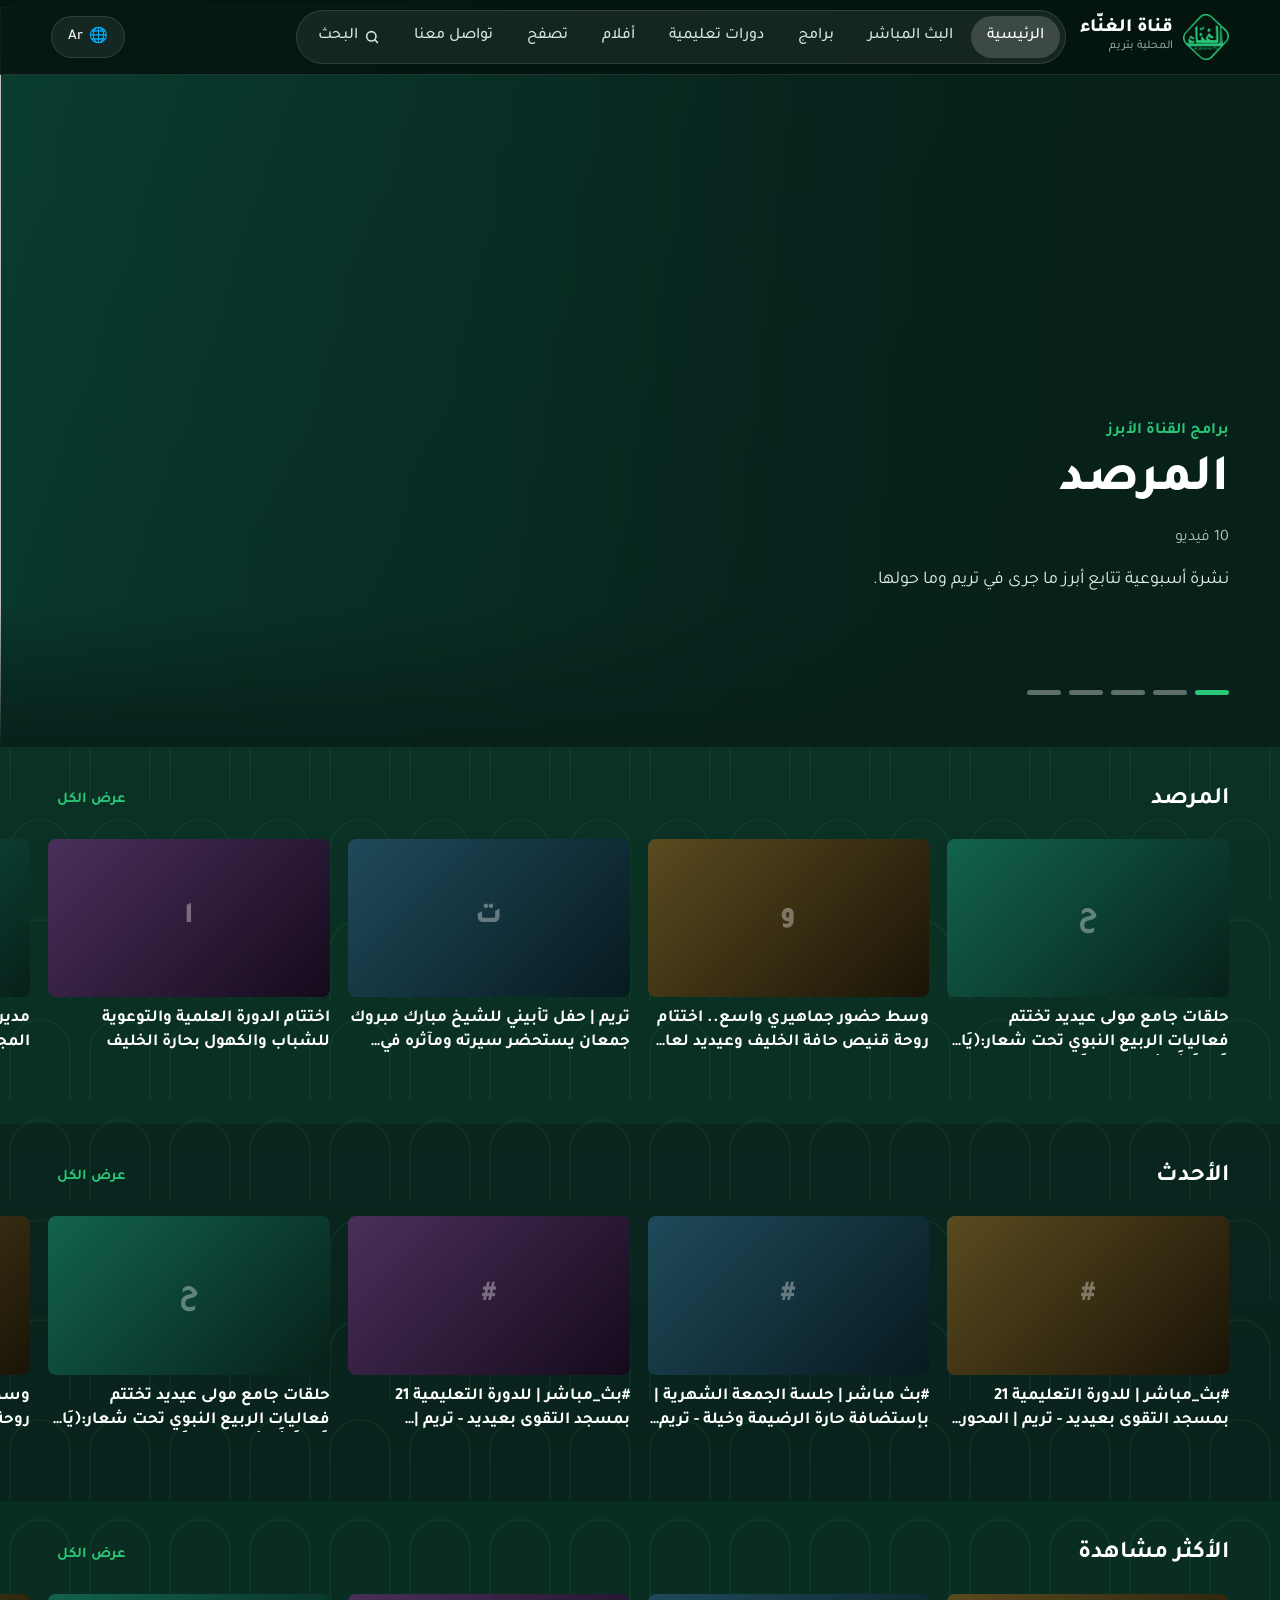
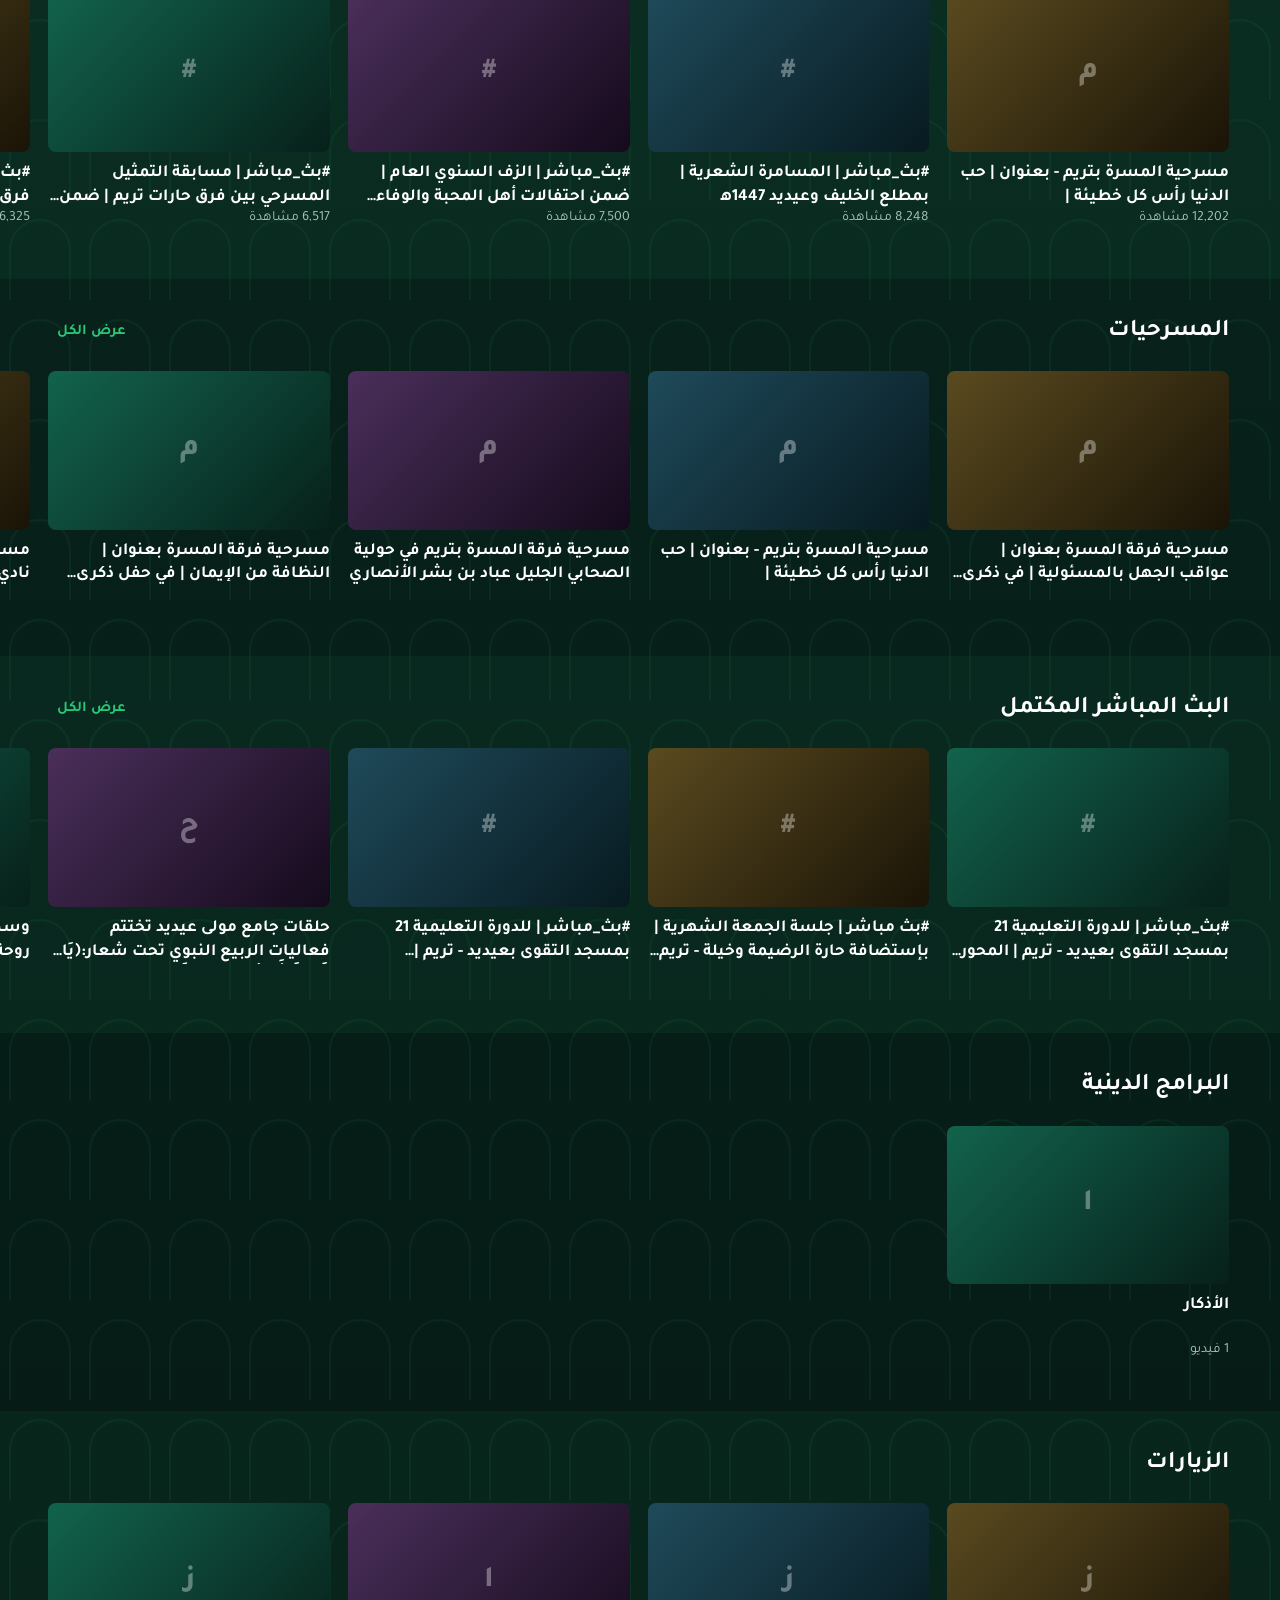
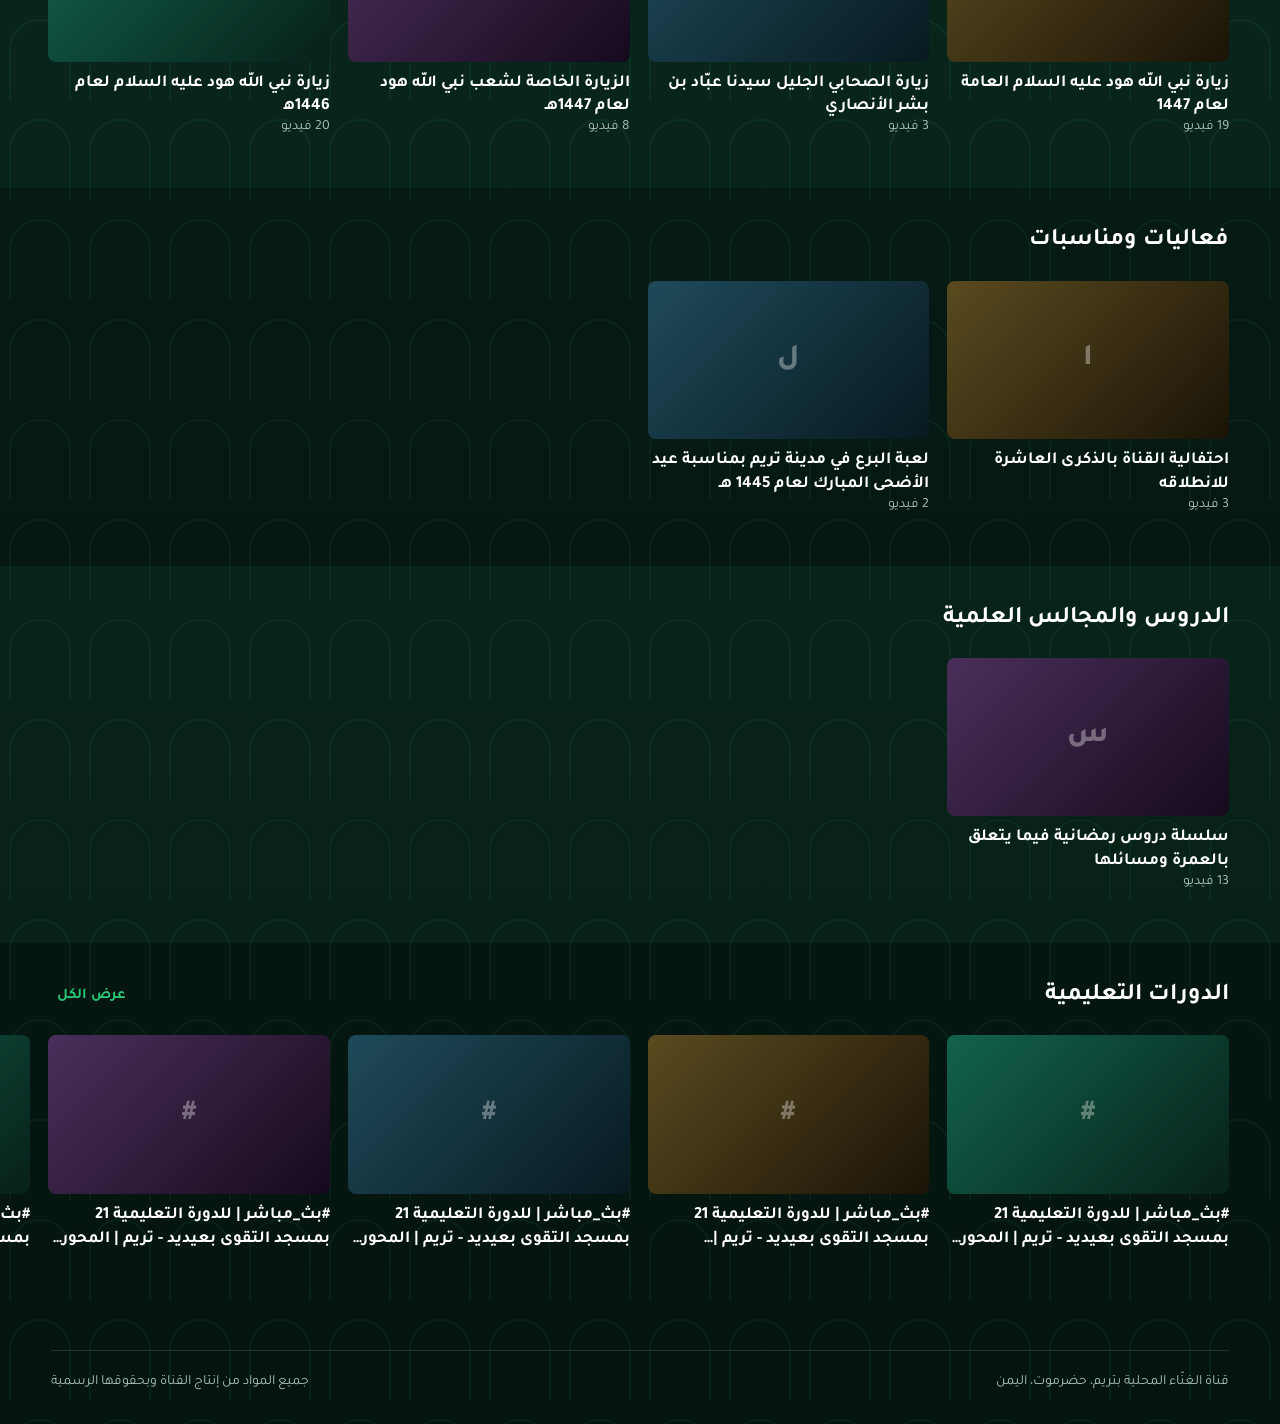
==== commit cd2fe41e: "Create alghanna-tv.html" ====
--- a/alghanna-tv.html
+++ b/alghanna-tv.html
@@ -473,880 +473,3 @@
 </script>
 </body>
 </html>
-.sp{flex:1}
-.btn{display:inline-flex;align-items:center;justify-content:center;gap:8px;height:46px;padding:0 28px;border-radius:6px;border:0;font-weight:700;font-size:16px;cursor:pointer;background:var(--ac);color:var(--ac-tx)}
-.btn.alt{background:rgba(255,255,255,.16);color:#fff}.btn:hover{filter:brightness(1.1)}
-header .btn{height:38px;padding:0 20px;font-size:15px}
-
-.hero{position:relative;min-height:min(80vh,640px);margin-top:-68px;padding:130px 4% 70px;display:flex;align-items:center;justify-content:space-between;gap:40px;overflow:hidden;
- background:linear-gradient(90deg,rgba(7,32,26,.2),rgba(7,32,26,.92) 75%),var(--hero-image),radial-gradient(900px 520px at 20% 40%,var(--hero-glow),transparent 70%),linear-gradient(120deg,#0a3d30,var(--bg));background-size:cover;background-position:center}
-.hero::after{content:"";position:absolute;inset:auto 0 0 0;height:140px;background:linear-gradient(transparent,var(--bg))}
-.hero .in{position:relative;z-index:2;max-width:540px}
-.kick{color:var(--ac);font-weight:700;margin-bottom:6px}
-.hero h1{font-size:clamp(40px,6vw,70px);font-weight:800;line-height:1.1;margin:0 0 14px}
-.meta{display:flex;flex-wrap:wrap;gap:8px 14px;color:var(--mu);margin-bottom:14px}.meta span+span::before{content:"|";margin-inline-end:14px;opacity:.5}
-.hero p{color:#e4f0eb;font-size:18px;margin:0 0 26px}
-.poster{position:relative;z-index:2;flex:0 0 min(46%,520px);aspect-ratio:16/9;border-radius:10px;overflow:hidden;border:1px solid var(--ln);box-shadow:0 20px 60px rgba(0,0,0,.45);background:linear-gradient(135deg,#12634c,#07201a);cursor:pointer;padding:0;display:block}
-.poster img{width:100%;height:100%;object-fit:cover;display:block}
-
-.sec{padding:34px 0;position:relative;z-index:3}.sec:nth-of-type(odd){background:var(--band)}
-.sec h2{font-size:24px;font-weight:700;margin:0 4% 14px;display:flex;align-items:center;gap:14px}
-.sec h2 button{margin-inline-start:auto;background:none;border:0;color:var(--ac);font-weight:700;font-size:15px;cursor:pointer}
-.rail{position:relative}
-.track{display:flex;gap:18px;overflow-x:auto;padding:6px 4% 14px;scroll-snap-type:x proximity;scrollbar-width:none}
-.track::-webkit-scrollbar{display:none}
-.track.all{flex-wrap:wrap;overflow:visible}
-.card{flex:0 0 auto;width:272px;border:0;padding:0;background:none;color:inherit;text-align:right;cursor:pointer;scroll-snap-align:start}
-.im{position:relative;display:block;aspect-ratio:16/9;border-radius:8px;overflow:hidden;background:var(--g,linear-gradient(135deg,#12634c,#07201a));display:flex;align-items:center;justify-content:center}
-.im img{position:absolute;inset:0;width:100%;height:100%;object-fit:cover;transition:transform .3s}
-.im em{position:relative;font-style:normal;font-size:30px;font-weight:800;opacity:.35}
-.im::after{content:"▶  شاهد";position:absolute;inset:0;display:flex;align-items:center;justify-content:center;font-weight:700;font-size:17px;background:rgba(3,32,21,.62);opacity:0;transition:opacity .2s}
-.card:hover .im img,.card:focus-visible .im img{transform:scale(1.07)}.card:hover .im::after,.card:focus-visible .im::after{opacity:1}
-.card b{display:block;font-size:17px;font-weight:700;line-height:1.4;margin-top:10px;display:-webkit-box;-webkit-line-clamp:2;-webkit-box-orient:vertical;overflow:hidden}
-.card small{color:var(--mu);font-size:14px}
-.arrow{position:absolute;top:0;bottom:44px;width:4%;min-width:38px;border:0;background:rgba(5,20,15,.7);color:#fff;font-size:28px;cursor:pointer;z-index:4;opacity:0;transition:opacity .2s}
-.rail:hover .arrow{opacity:1}.arrow.l{left:0}.arrow.r{right:0}.track.all~.arrow{display:none}
-
-.liveBox{margin:0 4%;display:grid;grid-template-columns:1fr 1.2fr;gap:30px;align-items:center;padding:26px;border-radius:12px;background:var(--live-bg);border:1px solid var(--ln)}
-.liveBox h2{margin:0 0 8px}.liveBox p{color:var(--mu);margin:0 0 18px}
-.lv{aspect-ratio:16/9;border-radius:8px;overflow:hidden;background:#000;position:relative}.lv iframe{width:100%;height:100%;border:0}
-.dot{display:inline-flex;align-items:center;gap:6px;font-weight:700;font-size:14px;color:#ff7b7b;margin-bottom:6px}.dot i{width:8px;height:8px;border-radius:50%;background:#ff4d4d}
-.lvp{position:absolute;inset:0;display:flex;align-items:center;justify-content:center;border:0;color:#fff;font-weight:700;font-size:18px;cursor:pointer;background:linear-gradient(135deg,#12634c,#07201a)}
-
-.info{margin:30px 4% 0;padding-top:30px;border-top:1px solid var(--ln);display:grid;grid-template-columns:1.3fr 1fr 1fr;gap:34px}
-.info h3{font-size:18px;margin:0 0 12px}.info p{color:var(--mu);margin:0 0 10px;max-width:34em}.info a{display:block;color:#d4e6de;padding:3px 0}.info a:hover{color:var(--ac)}
-.tag{font-size:22px;font-weight:800;color:var(--ac);margin-bottom:8px}
-footer{margin:30px 4% 0;padding:20px 0 30px;border-top:1px solid var(--ln);color:var(--mu);font-size:14px;display:flex;justify-content:space-between;gap:10px;flex-wrap:wrap}
-dialog{width:min(960px,94vw);padding:0;border:0;border-radius:10px;background:#0b241d;color:#fff}dialog::backdrop{background:rgba(0,0,0,.82)}
-.dh{display:flex;justify-content:space-between;align-items:center;padding:10px 18px;font-weight:700}.dh button{background:none;border:0;color:#fff;font-size:28px;cursor:pointer}
-.fr{aspect-ratio:16/9;background:#000}.fr iframe{width:100%;height:100%;border:0}.dn{padding:12px 18px;font-size:14px;color:var(--mu)}.dn a{color:var(--ac)}
-@media(max-width:820px){nav{display:none}header{gap:12px}
- .hero{flex-direction:column-reverse;align-items:stretch;padding-top:100px;min-height:0;gap:22px}.poster{flex:none;width:100%}
- .card{width:216px}.arrow{display:none}.liveBox{grid-template-columns:1fr;padding:18px}.info{grid-template-columns:1fr}}
-@media(prefers-reduced-motion:reduce){*{transition:none!important;animation:none!important}}
-/* ===== v3: header pill, hero carousel, routes ===== */
-:root{--hh:68px}
-[hidden]{display:none!important}
-header{height:auto;min-height:var(--hh);flex-wrap:wrap;gap:14px;padding-block:10px}
-.pill{display:flex;align-items:center;gap:2px;padding:5px;border-radius:999px;background:rgba(255,255,255,.07);border:1px solid var(--ln);margin:0}
-.pill a{display:flex;align-items:center;gap:6px;padding:8px 16px;border-radius:999px;color:#d4e6de;font-weight:500;font-size:16px;white-space:nowrap}
-.pill a.on{background:rgba(255,255,255,.17);color:#fff}.pill a:hover{color:var(--ac)}.pill a.on:hover{color:#fff}
-.pill svg{width:16px;height:16px}
-.round{height:42px;padding:0 16px;border-radius:999px;border:1px solid var(--ln);background:rgba(255,255,255,.07);color:#fff;font:500 15px var(--f);cursor:pointer;display:inline-flex;align-items:center;gap:6px}
-.round.w{background:#fff;color:#0b1f19;font-weight:700;border-color:#fff}
-.lang{position:relative}.lang ul{position:absolute;inset-inline-end:0;top:48px;margin:0;padding:6px;list-style:none;background:#0b241d;border:1px solid var(--ln);border-radius:12px;min-width:150px;z-index:40}
-.lang li button{width:100%;text-align:start;background:none;border:0;color:#fff;padding:8px 12px;border-radius:8px;font:500 15px var(--f);cursor:pointer}.lang li button:hover{background:rgba(255,255,255,.1)}
-.hero{display:block;padding:0;min-height:min(88vh,740px);margin-top:calc(-1*var(--hh));overflow:hidden;background:var(--bg)}
-.sl{position:absolute;inset:0;opacity:0;transition:opacity .9s;pointer-events:none}.sl.on{opacity:1;pointer-events:auto}
-.sl .bg{position:absolute;inset:0;background:linear-gradient(120deg,#0a3d30,var(--bg)) center/cover}
-.sl .bg img{width:100%;height:100%;object-fit:cover;object-position:center 25%}
-.sl::before{content:"";position:absolute;inset:0;z-index:1;background:linear-gradient(to left,var(--bg) 4%,rgba(7,32,26,.88) 30%,rgba(7,32,26,.25) 62%,transparent)}
-[dir=ltr] .sl::before{background:linear-gradient(to right,var(--bg) 4%,rgba(7,32,26,.88) 30%,rgba(7,32,26,.25) 62%,transparent)}
-.sl .in{position:absolute;inset-inline-start:4%;bottom:17%;z-index:2;max-width:580px}
-.sl h2{font-size:clamp(28px,4vw,54px);font-weight:800;line-height:1.2;margin:0 0 14px;display:-webkit-box;-webkit-line-clamp:3;-webkit-box-orient:vertical;overflow:hidden}
-.dots{position:absolute;bottom:7%;inset-inline-start:4%;display:flex;gap:8px;z-index:4}
-.dots button{width:34px;height:5px;border:0;border-radius:3px;background:rgba(255,255,255,.35);cursor:pointer;padding:0}.dots button.on{background:var(--ac)}
-.card{width:clamp(272px,22vw,640px)}
-.card b{font-size:clamp(17px,1.15vw,22px)}
-[dir=ltr] .card{text-align:left}
-.arrow.pv{inset-inline-start:0}.arrow.nx{inset-inline-end:0}
-.empty{margin:60px 4%;color:var(--mu);font-size:18px}
-.sbox{margin:30px 4% 10px}.sbox input{width:100%;max-width:720px;height:54px;border-radius:999px;border:1px solid var(--ln);background:rgba(255,255,255,.08);color:#fff;padding:0 24px;font:500 18px var(--f)}
-.liveBox.playing{grid-template-columns:1fr;padding:0;border:0;background:none}.liveBox.playing .lt{display:none}
-.lv video{width:100%;height:100%;background:#000;display:block}
-.lvx{position:absolute;top:10px;inset-inline-end:10px;z-index:3;width:38px;height:38px;border-radius:50%;border:0;background:rgba(0,0,0,.6);color:#fff;font-size:22px;cursor:pointer}
-.lvm{position:absolute;inset:0;display:flex;flex-direction:column;gap:12px;align-items:center;justify-content:center;text-align:center;padding:20px}
-.page{min-height:60vh;padding-top:10px}
-@media(max-width:820px){:root{--hh:118px}
- header{padding-inline:3%}.pill{order:5;width:100%;overflow-x:auto;scrollbar-width:none}.pill::-webkit-scrollbar{display:none}.pill a{padding:8px 13px;font-size:15px}
- .sl .in{bottom:20%;max-width:92%}.hero{min-height:84vh}.card{width:min(78vw,340px)}
- .sl::before{background:linear-gradient(to top,var(--bg) 6%,rgba(7,32,26,.8) 40%,rgba(7,32,26,.2) 75%,transparent)}
- [dir=ltr] .sl::before{background:linear-gradient(to top,var(--bg) 6%,rgba(7,32,26,.8) 40%,rgba(7,32,26,.2) 75%,transparent)}}
-.track{scroll-padding-inline:4%}
-@media(max-width:820px){header .btn{height:36px;padding:0 12px;font-size:14px}.round{height:36px;padding:0 12px;font-size:14px}.brand img{height:38px}.brand b{font-size:17px}}
-
-.card b{min-height:2.8em}.card small{display:block;min-height:1.5em}
-.sr{position:absolute;width:1px;height:1px;overflow:hidden;clip:rect(0 0 0 0);white-space:nowrap}
-.lvl{display:none;grid-column:1/-1;font-size:14px;color:var(--mu);text-align:center;padding:10px}.liveBox.playing .lvl{display:block}
-.cwrap{flex:0 0 auto;position:relative}.cwrap.hid{opacity:.4}
-.ac{position:absolute;top:8px;inset-inline-start:8px;display:flex;gap:6px;z-index:6}
-.ac button,.rb button{border:0;border-radius:8px;padding:5px 10px;background:rgba(0,0,0,.72);color:#fff;font:600 14px var(--f);cursor:pointer}.ac button:hover,.rb button:hover{background:var(--ac);color:#032015}
-.rb{display:flex;gap:8px;flex-wrap:wrap;margin-inline-start:12px}.rb button{background:rgba(255,255,255,.14)}
-#ab{position:fixed;bottom:0;inset-inline:0;z-index:60;display:flex;gap:10px;align-items:center;flex-wrap:wrap;padding:10px 4%;background:#031510;border-top:2px solid var(--ac)}
-#ab .btn{height:38px;padding:0 16px;font-size:14px}#abs{color:#ffd479;font-size:14px}body.adm{padding-bottom:70px}
-#ed{width:min(520px,92vw);border:1px solid var(--ln);border-radius:14px;background:#0b241d;color:#fff;padding:20px}#ed::backdrop{background:rgba(0,0,0,.7)}
-#ed h3{margin:0 0 14px;font-size:20px}#ed label{display:block;font-size:14px;color:var(--mu);margin-bottom:12px}
-#ed input,#ed select{display:block;width:100%;margin-top:5px;height:42px;border-radius:8px;border:1px solid var(--ln);background:rgba(255,255,255,.08);color:#fff;padding:0 12px;font:500 16px var(--f)}#ed select option{color:#000}
-#ed .eb{display:flex;gap:10px;flex-wrap:wrap;margin-top:8px}#ed .btn{height:40px;padding:0 18px;font-size:15px}
-</style>
-<link rel="stylesheet" href="theme.css"><script src="mobile.js" defer></script>
-</head>
-<body>
-<noscript><p>الموقع الرسمي لقناة الغنّاء المحلية بتريم (Alghanna TV / alghannatv): بث مباشر ودروس ومجالس علمية وفعاليات من مدينة تريم بحضرموت، مع برنامج المرصد الأسبوعي وبرامج ودورات تعليمية وأفلام. ياتريم وأهلها.</p><p><a href="https://www.youtube.com/@alghannachannel6146">YouTube</a> · <a href="https://www.facebook.com/alghannatv/">Facebook</a> · <a href="https://telegram.me/alghannaTV">Telegram</a></p></noscript>
-<h1 class="sr">قناة الغنّاء المحلية بتريم - ياتريم وأهلها - Alghanna TV</h1>
-<header>
-  <a class="brand" href="#home"><img src="[data-uri]" alt="logo"><span><b data-i="b1">قناة الغنّاء</b><small data-i="b2">المحلية بتريم</small></span></a>
-  <nav class="pill" id="nav">
-    <a href="#home" data-r="home" data-i="home">الرئيسية</a><a href="#live" data-r="live" data-i="live">البث المباشر</a><a href="#programs" data-r="programs" data-i="programs">برامج</a><a href="#courses" data-r="courses" data-i="courses">دورات تعليمية</a><a href="#movies" data-r="movies" data-i="movies">أفلام</a><a href="#browse" data-r="browse" data-i="browse">تصفح</a><a href="#contact" data-r="contact" data-i="contact">تواصل معنا</a>
-    <a href="#search" data-r="search"><svg viewBox="0 0 24 24" fill="none" stroke="currentColor" stroke-width="2.4" stroke-linecap="round"><circle cx="11" cy="11" r="7"/><path d="M20 20l-3.5-3.5"/></svg><span data-i="search">البحث</span></a>
-  </nav>
-  <span class="sp"></span>
-  <div class="lang"><button class="round" id="lg" aria-haspopup="true">🌐 <span id="lgn">Ar</span></button>
-    <ul id="lm" hidden><li><button data-l="ar">العربية</button></li><li><button data-l="en">English</button></li><li><button data-l="id">Bahasa Indonesia</button></li></ul></div>
-  <span id="auth" hidden><button class="round" data-i="login">تسجيل الدخول</button> <button class="round w" data-i="subscribe">اشترك الآن</button></span>
-  <button class="btn" id="inst" type="button" data-i="app" hidden>ثبّت التطبيق</button>
-</header>
-
-<section class="hero" id="hero" data-r="home"><div id="slides"></div><div class="dots" id="dots"></div></section>
-
-<section class="sec page" data-r="live" id="live"><div class="liveBox" id="lb">
-  <div class="lt"><div class="dot"><i></i><span data-i="liveTag">مباشر</span></div><h2 data-i="liveT">البث المباشر</h2><p data-i="liveD">الدروس والمجالس العلمية وفعاليات تريم، لحظة بلحظة على قناة الغنّاء.</p>
-    <button class="btn" id="lw" data-i="watchLive">شاهد البث</button> <a class="btn alt" id="ly" target="_blank" rel="noopener" data-i="onYT">على يوتيوب</a></div>
-  <div class="lv" id="lv"></div><a class="lvl" id="lvl" target="_blank" rel="noopener" data-i="liveOpen">إن لم يظهر البث، افتحه في صفحة مستقلة</a></div></section>
-
-<section class="sec page" data-r="search" id="sbx"><div class="sbox"><input id="q" type="search" autocomplete="off"></div></section>
-<main id="rows"></main>
-
-<div class="info page" id="info" data-r="contact">
-  <div><div class="tag" data-i="tag">ياتريم وأهلها</div><p data-i="about1">قناة الغنّاء المحلية بتريم. دروس ومجالس علمية بالتنسيق مع دار المصطفى للدراسات الإسلامية، وتغطية لفعاليات المدينة وبرامج من إنتاج القناة.</p><p data-i="about2">نبثّ أيضًا على التلفاز عبر Local Spyder TV.</p></div>
-  <div><h3 data-i="follow">تابعنا</h3>
-    <a href="https://www.youtube.com/@alghannachannel6146" target="_blank" rel="noopener">YouTube</a>
-    <a href="https://www.facebook.com/alghannatv/" target="_blank" rel="noopener">Facebook</a>
-    <a href="https://www.instagram.com/alghannatv" target="_blank" rel="noopener">Instagram</a>
-    <a href="https://telegram.me/alghannaTV" target="_blank" rel="noopener">Telegram</a>
-    <a href="https://chat.whatsapp.com/JVVqboT6bhz6pdxI7RuvCv" target="_blank" rel="noopener">WhatsApp</a></div>
-  <div><h3 data-i="contact">تواصل معنا</h3><a href="tel:+967772299868" dir="ltr" style="text-align:start">+967 772 299 868</a><a href="tel:+967774731275" dir="ltr" style="text-align:start">+967 774 731 275</a>
-    <a href="https://play.google.com/store/apps/details?id=com.codeyemen.alghannatv&hl=ar" target="_blank" rel="noopener">Google Play</a></div>
-</div>
-<footer><span data-i="foot1">قناة الغنّاء المحلية بتريم، حضرموت، اليمن</span><span data-i="foot2">جميع المواد من إنتاج القناة وبحقوقها الرسمية</span></footer>
-<style>#inst[hidden]{display:none!important}@media(max-width:820px){#inst{height:36px;padding:0 12px;font-size:14px;white-space:nowrap}header:has(#inst:not([hidden])) .brand>:not(img){display:none}}</style>
-<dialog id="ios" style="width:min(360px,92vw);padding:18px;text-align:start"><h3 id="iosT" style="margin:0 0 10px"></h3><p id="ios1"></p><p id="ios2"></p><p id="ios3"></p><button class="btn" id="iosx" type="button" style="margin-top:8px"></button></dialog>
-<script>(function(){var b=document.getElementById("inst"),dg=document.getElementById("ios"),ev=null;if(!b)return;
-function sa(){return matchMedia("(display-mode: standalone)").matches||navigator.standalone===true}
-var ua=navigator.userAgent,ios=/iPad|iPhone|iPod/.test(ua)||(navigator.platform==="MacIntel"&&navigator.maxTouchPoints>1);
-var safari=ios&&/Safari/.test(ua)&&!/CriOS|FxiOS|EdgiOS|OPiOS/.test(ua);
-function show(){b.hidden=sa()||!(ev||ios)}
-addEventListener("beforeinstallprompt",function(e){e.preventDefault();ev=e;show()});
-addEventListener("appinstalled",function(){ev=null;b.hidden=true});
-try{matchMedia("(display-mode: standalone)").addEventListener("change",show)}catch(_){}
-b.addEventListener("click",function(){
- if(ev){ev.prompt();ev.userChoice.finally(function(){ev=null;show()});return}
- if(ios){["iosT","ios1","ios2","ios3"].forEach(function(k){document.getElementById(k).textContent=T(k)});
-  if(!safari)document.getElementById("ios1").textContent=T("ios1")+" ("+(LANG==="ar"?"افتح الموقع من Safari":"open in Safari")+")";
-  document.getElementById("iosx").textContent=T("ok");dg.showModal()}});
-document.getElementById("iosx").onclick=function(){dg.close()};
-show()})();</script>
-<dialog id="ed"></dialog>
-<dialog id="dlg"><div class="dh"><span id="dt"></span><button id="dx" aria-label="close">×</button></div><div class="fr" id="fr"></div><div class="dn"><a id="dl" href="#" target="_blank" rel="noopener">YouTube</a></div></dialog>
-
-<script>
-var CH="UCBckgHr1PZLl1SML8eCWoIA",HANDLE="https://www.youtube.com/@alghannachannel6146";
-/* ===== إعدادات سهلة التعديل ===== */
-var LIVE_HLS="https://lbgo.bozztv.com/ssh101/ssh101/414267/playlist.m3u8"; /* رابط البث المباشر */
-var SHOW_AUTH=false; /* true لإظهار أزرار تسجيل الدخول/الاشتراك (لا تعمل قبل ربط خدمة تسجيل) */
-var FEATURED_COUNT=5,SLIDE_MS=5000;
-var LIVE_MODE="iframe"; /* iframe = صفحة البث الجديدة | hls = مشغّل m3u8 مباشر */
-var LIVE_PAGE="https://ssh101.com/securelive/index.php?id=414267";
-var REPO="alselselah7-ai/alghanna-tv",BRANCH="main",OV_PATH="overrides.json"; /* مستودع الموقع وملف التعديلات اليدوية */
-/* تملؤها المزامنة تلقائيًا. لا تعدّلها يدويًا */
-var YTV=/*YT_VIDEOS*/{"newest":[{"id":"r3GKextEYbA","t":"#بث_مباشر | للدورة التعليمية 21 بمسجد التقوى بعيديد - تريم | المحور الثامن : الداعية عمر الراعي","at":"2026-11-28T14:34:51Z","w":19,"lv":true},{"id":"m20DJlqjuVY","t":"#بث مباشر | جلسة الجمعة الشهرية | بإستضافة حارة الرضيمة وخيلة - تريم 17 - جمادى الأخرة - 1448ه‍","at":"2026-11-28T04:59:54Z","w":226,"lv":true},{"id":"OE0JP9b9cd0","t":"#بث_مباشر | للدورة التعليمية 21 بمسجد التقوى بعيديد - تريم | استضافة: السيد/ محمد المشهور.","at":"2026-11-28T03:37:54Z","w":521,"lv":true},{"id":"Ik5x0EC29-Y","t":"حلقات جامع مولى عيديد تختتم فعاليات الربيع النبوي تحت شعار:﴿يَا قَوْمَنَا أَجِيبُوا دَاعِيَ اللَّهِ﴾","at":"2026-11-27T14:37:19Z","w":30,"lv":true},{"id":"tP7zMelSeCQ","t":"وسط حضور جماهيري واسع.. اختتام روحة قنيص حافة الخليف وعيديد لعام 2026م.","at":"2026-11-27T14:34:44Z","w":31,"lv":true},{"id":"T9buiQXIw_8","t":"تريم | حفل تأبيني للشيخ مبارك مبروك جمعان يستحضر سيرته ومآثره في خدمة المجتمع","at":"2026-11-27T14:33:14Z","w":47,"lv":true},{"id":"F8N_3tp3akU","t":"اختتام الدورة العلمية والتوعوية للشباب والكهول بحارة الخليف","at":"2026-11-27T14:30:17Z","w":19,"lv":true},{"id":"HoKUKEJ6sK0","t":"#بث_مباشر| مجلس قراءة السيرة النبوية | من دار المصطفى بتريم 16 - جمادى الأخرة - 1448هـ","at":"2026-11-27T04:47:31Z","w":621,"lv":true},{"id":"t1WTrAEagQ8","t":"#بث_مباشر | للدورة التعليمية 21 بمسجد التقوى بعيديد - تريم | استضافة: الشيخ/ طلال كنج الاسترالي","at":"2026-11-26T03:33:20Z","w":546,"lv":true},{"id":"1Kd5Fxu7n8s","t":"#بث_مباشر | للدورة التعليمية 21 بمسجد التقوى بعيديد - تريم | المحور الخامس : الدكتور عمر باغوث","at":"2026-11-25T03:42:25Z","w":731,"lv":true},{"id":"islx-nwnRD8","t":"مدير عام تريم يدشّن المخيم الطبي المجاني للوقاية من السكري وارتفاع ضغط الدم وأمراض القلب","at":"2026-11-25T03:19:21Z","w":47,"lv":false},{"id":"ZE4BpIz_EmI","t":"الملتقى الطلابي بدار الزهراء… خطر الغيبة وأثر النصيحة في المجتمع","at":"2026-11-25T03:16:47Z","w":41,"lv":false},{"id":"eLKfD5KWu9w","t":"#بث_مباشر | جلسة الإثنين الاسبوعية | درس التفسير 13 - جمادى الأخرة - 1448هـ","at":"2026-11-24T14:36:44Z","w":210,"lv":true},{"id":"dVXO1DT-q4k","t":"#بث_مباشر | للدورة التعليمية 21 بمسجد التقوى بعيديد - تريم | المحور الخامس : مجموعة السلسة","at":"2026-11-24T03:41:36Z","w":558,"lv":true},{"id":"qeQXhCsNgIk","t":"#بث_مباشر | للدورة التعليمية 21 بمسجد التقوى بعيديد - تريم | المحور الخامس : مجموعة السلسة","at":"2026-11-23T04:08:20Z","w":1107,"lv":true},{"id":"_SoLLbC7Kc0","t":"#بث_مباشر | للدورة التعليمة 21 بمسجد التقوى بعيديد - تريم | استضافة: الداعية زكي صبيح","at":"2026-11-23T03:06:33Z","w":224,"lv":true},{"id":"8P6RcGsBnc0","t":"#بث_مباشر | جلسة الإثنين الاسبوعية | درس التفسير 6 - جمادى الأخرة - 1448هـ","at":"2026-11-23T03:05:30Z","w":473,"lv":true},{"id":"iqQKRVnTEKU","t":"#بث_مباشر (درس قبس النور المبين من إحياء علوم الدين) للعلامة الحبيب عمر بن حفيظ","at":"2026-11-23T03:05:24Z","w":71,"lv":true},{"id":"yuzOR2koCy0","t":"#بث_مباشر | للدورة التعليمية 21 بمسجد التقوى بعيديد - تريم | المحور الخامس: الداعية علوي المشهور","at":"2026-11-23T03:05:01Z","w":29,"lv":true},{"id":"lcv_lCZocw8","t":"#بث_مباشر | للدورة التعليمية 21 بمسجد التقوى بعيديد - تريم | المحور الخامس: الداعية علوي المشهور","at":"2026-11-21T15:26:56Z","w":283,"lv":true}],"top":[{"id":"AXDZCtMbSIg","t":"مسرحية المسرة بتريم - بعنوان | حب الدنيا رأس كل خطيئة |","at":"2025-07-23T18:00:09Z","w":12202,"lv":false},{"id":"buGCzPTClFI","t":"#بث_مباشر | المسامرة الشعرية | بمطلع الخليف وعيديد 1447ه‍","at":"2026-05-29T11:58:29Z","w":8248,"lv":true},{"id":"ZxDvh-rkcbw","t":"#بث_مباشر | الزف السنوي العام | ضمن احتفالات أهل المحبة والوفاء بدار المصطفى 1448هـ","at":"2026-09-08T02:58:26Z","w":7500,"lv":true},{"id":"lVdxWGxkj9U","t":"#بث_مباشر | مسابقة التمثيل المسرحي بين فرق حارات تريم | ضمن احتفالات اهل المحبة والوفاء بدار المصطفى","at":"2026-09-06T10:03:03Z","w":6517,"lv":true},{"id":"sLRwYazVxrQ","t":"#بث_مباشر | مسابقة الإنشاد بين فرق حارات تريم | ضمن احتفالات اهل المحبة والوفاء بدار المصطفى 1448هـ","at":"2026-09-07T09:21:47Z","w":6325,"lv":true},{"id":"6JbvcyPsDKs","t":"مسرحية فرقة المسرة بتريم في حولية الصحابي الجليل عباد بن بشر الأنصاري","at":"2025-07-12T13:00:06Z","w":6191,"lv":true},{"id":"PTmxa5-7Dvg","t":"مسرحية فرقة المسرة للتمثيل بمناسبة تتويج نادي البرق بتريم بطلاً لبطولة كأس حضرموت","at":"2024-11-09T17:30:06Z","w":6175,"lv":true},{"id":"R3owCrwBxjw","t":"مسرحية فرقة المسرة بعنوان | عواقب الجهل بالمسئولية | في ذكرى الفقبد الممثل صالح علي بريك","at":"2025-07-31T13:00:06Z","w":5350,"lv":true},{"id":"vuWYIkmbVyI","t":"مسرحية فرقة المسرة بعنوان | النظافة من الإيمان | في حفل ذكرى الهجرة النبوية وذكرى افتتاح دار المصطفى","at":"2025-07-01T13:00:06Z","w":4855,"lv":true},{"id":"lSOnd9S3tIE","t":"الآن عرض أول وحصري (لقاءات من السوق) في شعب نبي الله هود عليه السلام لعام 1446هـ","at":"2025-02-08T23:48:53Z","w":4529,"lv":true},{"id":"rlQw4VkbMQY","t":"#بث_مباشر مجلس الوعظ والتذكير في ( زيارة الشيخ أبي بكر بن سالم ) في شعب نبي الله هود عليه السلام","at":"2025-02-09T21:02:42Z","w":4205,"lv":true},{"id":"XSKEhZHWIXM","t":"فيلم بعنوان | الإدمان المفرط على مواقع التواصل الإجتماعي | مشاركة فريق الأصدقاء بعيديد","at":"2026-02-26T16:00:06Z","w":4196,"lv":true},{"id":"RCPiggs39i0","t":"#بث_مباشر |للزواج الجماعي الرابع | بدار المصطفى بتريم - السمر","at":"2026-04-01T09:48:03Z","w":4157,"lv":true},{"id":"HzbD8xvqGZ8","t":"#بث_مباشر | مجلس البردة السنوي لحارات تريم | ولوحة انشادية بعنوان: رسول الله حب لايفنى - 1448هـ","at":"2026-08-15T07:33:27Z","w":4030,"lv":true},{"id":"9mPYzLvas_Q","t":"#بث_مباشر | تغطية خاصة ليوم عرفة | خطبة يوم عرفة - حلقة خاصة - لقاءات ميدانية - جلسة التعريف","at":"2026-05-26T15:35:18Z","w":3779,"lv":true},{"id":"hFZ5udymKG4","t":"#بث_مباشر | المسامرة الشعرية للمطلع السنوي بحافة قسم | تريم - 1447هـ","at":"2026-06-03T15:53:27Z","w":3469,"lv":true},{"id":"6mUBBYooRzU","t":"فيلم بعنوان | اللباس الغير محتشم | مشاركة فريق الأهلي بعيديد","at":"2026-02-24T16:00:06Z","w":3398,"lv":true},{"id":"uIt0fhnSOKQ","t":"#بث_مباشر(من شعب نبي الله هود عليه السلام ) الجلسة الدعوية الخامسة 8 - شعبان - 1447هـ","at":"2026-01-28T06:02:26Z","w":3298,"lv":true},{"id":"tjiE_wCk6jw","t":"#بث_مباشر | للمسامرة الشعرية | للمطلع السنوي لحافة السحيل والخليف _ تريم 1447ه‍","at":"2026-06-05T12:00:54Z","w":3208,"lv":true},{"id":"uqIz5g19kBU","t":"المسامرة الشعرية (بمطلع حافة الخليف وعيديد) تريم - حضرموت @alghannachannel6146","at":"2024-11-02T17:18:59Z","w":3204,"lv":false}],"lives":[{"id":"r3GKextEYbA","t":"#بث_مباشر | للدورة التعليمية 21 بمسجد التقوى بعيديد - تريم | المحور الثامن : الداعية عمر الراعي","at":"2026-11-28T14:34:51Z","w":19,"lv":true},{"id":"m20DJlqjuVY","t":"#بث مباشر | جلسة الجمعة الشهرية | بإستضافة حارة الرضيمة وخيلة - تريم 17 - جمادى الأخرة - 1448ه‍","at":"2026-11-28T04:59:54Z","w":226,"lv":true},{"id":"OE0JP9b9cd0","t":"#بث_مباشر | للدورة التعليمية 21 بمسجد التقوى بعيديد - تريم | استضافة: السيد/ محمد المشهور.","at":"2026-11-28T03:37:54Z","w":521,"lv":true},{"id":"Ik5x0EC29-Y","t":"حلقات جامع مولى عيديد تختتم فعاليات الربيع النبوي تحت شعار:﴿يَا قَوْمَنَا أَجِيبُوا دَاعِيَ اللَّهِ﴾","at":"2026-11-27T14:37:19Z","w":30,"lv":true},{"id":"tP7zMelSeCQ","t":"وسط حضور جماهيري واسع.. اختتام روحة قنيص حافة الخليف وعيديد لعام 2026م.","at":"2026-11-27T14:34:44Z","w":31,"lv":true},{"id":"T9buiQXIw_8","t":"تريم | حفل تأبيني للشيخ مبارك مبروك جمعان يستحضر سيرته ومآثره في خدمة المجتمع","at":"2026-11-27T14:33:14Z","w":47,"lv":true},{"id":"F8N_3tp3akU","t":"اختتام الدورة العلمية والتوعوية للشباب والكهول بحارة الخليف","at":"2026-11-27T14:30:17Z","w":19,"lv":true},{"id":"HoKUKEJ6sK0","t":"#بث_مباشر| مجلس قراءة السيرة النبوية | من دار المصطفى بتريم 16 - جمادى الأخرة - 1448هـ","at":"2026-11-27T04:47:31Z","w":621,"lv":true},{"id":"t1WTrAEagQ8","t":"#بث_مباشر | للدورة التعليمية 21 بمسجد التقوى بعيديد - تريم | استضافة: الشيخ/ طلال كنج الاسترالي","at":"2026-11-26T03:33:20Z","w":546,"lv":true},{"id":"1Kd5Fxu7n8s","t":"#بث_مباشر | للدورة التعليمية 21 بمسجد التقوى بعيديد - تريم | المحور الخامس : الدكتور عمر باغوث","at":"2026-11-25T03:42:25Z","w":731,"lv":true},{"id":"eLKfD5KWu9w","t":"#بث_مباشر | جلسة الإثنين الاسبوعية | درس التفسير 13 - جمادى الأخرة - 1448هـ","at":"2026-11-24T14:36:44Z","w":210,"lv":true},{"id":"dVXO1DT-q4k","t":"#بث_مباشر | للدورة التعليمية 21 بمسجد التقوى بعيديد - تريم | المحور الخامس : مجموعة السلسة","at":"2026-11-24T03:41:36Z","w":558,"lv":true},{"id":"qeQXhCsNgIk","t":"#بث_مباشر | للدورة التعليمية 21 بمسجد التقوى بعيديد - تريم | المحور الخامس : مجموعة السلسة","at":"2026-11-23T04:08:20Z","w":1107,"lv":true},{"id":"_SoLLbC7Kc0","t":"#بث_مباشر | للدورة التعليمة 21 بمسجد التقوى بعيديد - تريم | استضافة: الداعية زكي صبيح","at":"2026-11-23T03:06:33Z","w":224,"lv":true},{"id":"8P6RcGsBnc0","t":"#بث_مباشر | جلسة الإثنين الاسبوعية | درس التفسير 6 - جمادى الأخرة - 1448هـ","at":"2026-11-23T03:05:30Z","w":473,"lv":true},{"id":"iqQKRVnTEKU","t":"#بث_مباشر (درس قبس النور المبين من إحياء علوم الدين) للعلامة الحبيب عمر بن حفيظ","at":"2026-11-23T03:05:24Z","w":71,"lv":true},{"id":"yuzOR2koCy0","t":"#بث_مباشر | للدورة التعليمية 21 بمسجد التقوى بعيديد - تريم | المحور الخامس: الداعية علوي المشهور","at":"2026-11-23T03:05:01Z","w":29,"lv":true},{"id":"lcv_lCZocw8","t":"#بث_مباشر | للدورة التعليمية 21 بمسجد التقوى بعيديد - تريم | المحور الخامس: الداعية علوي المشهور","at":"2026-11-21T15:26:56Z","w":283,"lv":true},{"id":"uk5L69EgEd8","t":"#بث_مباشر| مجلس قراءة السيرة النبوية | من دار المصطفى بتريم 9 - جمادى الأخرة - 1448هـ","at":"2026-11-20T04:36:40Z","w":706,"lv":true},{"id":"MmBE__fqSdY","t":"#بث_مباشر | للدورة التعليمية 21 بمسجد التقوى بعيديد - تريم | المحور الرابع5: الدكتور إبراهيم الكاف","at":"2026-11-19T03:39:52Z","w":899,"lv":true},{"id":"vKsrLzKVwpk","t":"رحلة إيمانية وأخوية تجمع ثلاث حلقات علمية إلى شعب نبي الله هود عليه السلام","at":"2026-11-17T18:34:58Z","w":101,"lv":true},{"id":"g2romA2UbMk","t":"الوكيل التميمي يفتتح مركز دار الشفاء الطبي بسيئون","at":"2026-11-17T18:32:34Z","w":73,"lv":true},{"id":"N74-Xc29Btc","t":"فريق ميداني مشترك ينفذ نزولاً لفحص عينات الخضار والفواكه ومياه الري بمديرية تريم","at":"2026-11-17T18:32:21Z","w":42,"lv":true},{"id":"P2z7l7Zshx0","t":"افتتاح الدورة الزراعه  المنزلية تحت عنوان  رعاية وتكاثر نباتات الظل والنباتات الداخليه","at":"2026-11-17T18:28:11Z","w":47,"lv":true},{"id":"Ya40lCRYGss","t":"#بث_مباشر | للدورة التعليمية 21 بمسجد التقوى بعيديد - تريم | المحور الرابع3: الأستاذ محبوب العامري","at":"2026-11-17T03:39:02Z","w":706,"lv":true},{"id":"TQG8ZB0MHSA","t":"#بث_مباشر | للدورة التعليمية 21 بمسجد التقوى بعيديد - تريم | المحور الرابع2: الأستاذ محبوب العامري","at":"2026-11-16T03:39:53Z","w":725,"lv":true},{"id":"dfybj0bYDOg","t":"#بث_مباشر | للدورة التعليمية 21 بمسجد التقوى بعيديد - تريم | المحور الرابع: الأستاذ محبوب العامري","at":"2026-11-15T03:39:03Z","w":479,"lv":true},{"id":"vT0Bc0IJX0c","t":"#بث_مباشر | جلسة الإثنين الاسبوعية | درس التفسير 29 - جمادى الأولى - 1448هـ","at":"2026-11-13T19:17:15Z","w":175,"lv":true},{"id":"kh7CNfhzW6U","t":"#بث_مباشر (درس قبس النور المبين من إحياء علوم الدين) للعلامة الحبيب عمر بن حفيظ","at":"2026-11-13T19:17:11Z","w":144,"lv":true},{"id":"owe3Ur-7v_M","t":"#بث_مباشر| مجلس قراءة السيرة النبوية | من دار المصطفى بتريم 2 - جمادى الأخرة - 1448هـ","at":"2026-11-13T19:17:08Z","w":550,"lv":true},{"id":"ubDpYjhTVO8","t":"#بث_مباشر | للدورة التعليمة 21 بمسجد التقوى بعيديد - تريم | المحور الثالث 4: الداعية محمد بن سميط","at":"2026-11-12T03:31:39Z","w":374,"lv":true},{"id":"h2U6D2PrRQA","t":"#بث_مباشر | للدورة التعليمة 21 بمسجد التقوى بعيديد - تريم | المحور الثالث 3: الداعية محمد بن سميط","at":"2026-11-11T03:40:38Z","w":277,"lv":true},{"id":"eixiP4Am0tk","t":"روضة قرة العين تنظم رحلة ترفيهية لأطفالها إلى حديقة الماهر بمدينة تريم","at":"2026-11-10T18:14:54Z","w":74,"lv":true},{"id":"-TQm9YX8lT8","t":"طلاب مركز إرادة يقدّمون رسالة إنسانية في نهائي بطولة اللاعب المحلي بتريم","at":"2026-11-10T18:14:14Z","w":49,"lv":true},{"id":"Mj7yHqgUDxs","t":"رحلة سنوية وزيارة إلى مزار نبي الله هود عليه السلام","at":"2026-11-10T18:12:22Z","w":391,"lv":true},{"id":"rVNqSXPpRK0","t":"#بث_مباشر | للدورة التعليمة 21 بمسجد التقوى بعيديد - تريم | استضافة: الداعية عبدالله بن شهاب","at":"2026-11-10T03:51:00Z","w":617,"lv":true},{"id":"tI9r4Xre2-s","t":"#بث_مباشر | للدورة التعليمة 21 بمسجد التقوى بعيديد - تريم | المحور الثالث 2: الداعية محمد بن سميط","at":"2026-11-09T04:00:30Z","w":460,"lv":true},{"id":"vWdnfhjss_8","t":"#بث_مباشر | للدورة التعليمة 21 بمسجد التقوى بعيديد - تريم | المحور الثالث: الداعية محمد بن سميط","at":"2026-11-08T03:42:54Z","w":492,"lv":true},{"id":"wOhlDw28mh0","t":"#بث_مباشر | للدورة التعليمة 21 بمسجد التقوى بعيديد - تريم | استضافة: الداعية محمد الخطيب","at":"2026-11-07T03:43:28Z","w":139,"lv":true},{"id":"9nWA_Io2xqc","t":"#بث_مباشر (درس قبس النور المبين من إحياء علوم الدين) للعلامة الحبيب عمر بن حفيظ","at":"2026-11-07T02:15:58Z","w":69,"lv":true}],"by":{"PLGZLYPDSN2Nc":[{"id":"r3GKextEYbA","t":"#بث_مباشر | للدورة التعليمية 21 بمسجد التقوى بعيديد - تريم | المحور الثامن : الداعية عمر الراعي","at":"2026-11-28"},{"id":"OE0JP9b9cd0","t":"#بث_مباشر | للدورة التعليمية 21 بمسجد التقوى بعيديد - تريم | استضافة: السيد/ محمد المشهور.","at":"2026-11-28"},{"id":"1Kd5Fxu7n8s","t":"#بث_مباشر | للدورة التعليمية 21 بمسجد التقوى بعيديد - تريم | المحور الخامس : الدكتور عمر باغوث","at":"2026-11-25"},{"id":"dVXO1DT-q4k","t":"#بث_مباشر | للدورة التعليمية 21 بمسجد التقوى بعيديد - تريم | المحور الخامس : مجموعة السلسة","at":"2026-11-24"},{"id":"qeQXhCsNgIk","t":"#بث_مباشر | للدورة التعليمية 21 بمسجد التقوى بعيديد - تريم | المحور الخامس : مجموعة السلسة","at":"2026-11-23"},{"id":"_SoLLbC7Kc0","t":"#بث_مباشر | للدورة التعليمة 21 بمسجد التقوى بعيديد - تريم | استضافة: الداعية زكي صبيح","at":"2026-11-23"},{"id":"yuzOR2koCy0","t":"#بث_مباشر | للدورة التعليمية 21 بمسجد التقوى بعيديد - تريم | المحور الخامس: الداعية علوي المشهور","at":"2026-11-23"},{"id":"MmBE__fqSdY","t":"#بث_مباشر | للدورة التعليمية 21 بمسجد التقوى بعيديد - تريم | المحور الرابع5: الدكتور إبراهيم الكاف","at":"2026-11-19"},{"id":"Ya40lCRYGss","t":"#بث_مباشر | للدورة التعليمية 21 بمسجد التقوى بعيديد - تريم | المحور الرابع3: الأستاذ محبوب العامري","at":"2026-11-17"},{"id":"TQG8ZB0MHSA","t":"#بث_مباشر | للدورة التعليمية 21 بمسجد التقوى بعيديد - تريم | المحور الرابع2: الأستاذ محبوب العامري","at":"2026-11-16"},{"id":"dfybj0bYDOg","t":"#بث_مباشر | للدورة التعليمية 21 بمسجد التقوى بعيديد - تريم | المحور الرابع: الأستاذ محبوب العامري","at":"2026-11-15"},{"id":"ubDpYjhTVO8","t":"#بث_مباشر | للدورة التعليمة 21 بمسجد التقوى بعيديد - تريم | المحور الثالث 4: الداعية محمد بن سميط","at":"2026-11-12"},{"id":"h2U6D2PrRQA","t":"#بث_مباشر | للدورة التعليمة 21 بمسجد التقوى بعيديد - تريم | المحور الثالث 3: الداعية محمد بن سميط","at":"2026-11-11"},{"id":"rVNqSXPpRK0","t":"#بث_مباشر | للدورة التعليمة 21 بمسجد التقوى بعيديد - تريم | استضافة: الداعية عبدالله بن شهاب","at":"2026-11-10"},{"id":"tI9r4Xre2-s","t":"#بث_مباشر | للدورة التعليمة 21 بمسجد التقوى بعيديد - تريم | المحور الثالث 2: الداعية محمد بن سميط","at":"2026-11-09"},{"id":"vWdnfhjss_8","t":"#بث_مباشر | للدورة التعليمة 21 بمسجد التقوى بعيديد - تريم | المحور الثالث: الداعية محمد بن سميط","at":"2026-11-08"},{"id":"wOhlDw28mh0","t":"#بث_مباشر | للدورة التعليمة 21 بمسجد التقوى بعيديد - تريم | استضافة: الداعية محمد الخطيب","at":"2026-11-07"},{"id":"2uYifu5iMJs","t":"#بث_مباشر | للدورة التعليمة 21 بمسجد التقوى بعيديد - تريم | المحور الثاني: الداعية منير بازهير 3","at":"2026-11-05"},{"id":"xJbTky0XlbU","t":"#بث_مباشر | للدورة التعليمة 21 بمسجد التقوى بعيديد - تريم | المحور الثاني: الداعية منير بازهير 2","at":"2026-11-04"},{"id":"_CRAGOmpvZc","t":"#بث_مباشر | للدورة التعليمة 21 بمسجد التقوى بعيديد - تريم | استضافة: الداعية صبري بازرعة","at":"2026-11-03"},{"id":"ibz7b1H4GcA","t":"#بث_مباشر | للدورة التعليمة 21 بمسجد التقوى بعيديد - تريم | المحور الثاني: الداعية منير بازهير 1","at":"2026-11-02"},{"id":"r7s0Qqtxum8","t":"#بث_مباشر | للدورة التعليمة 21 بمسجد التقوى بعيديد - تريم | المحور الأول: الدعية عبدالله باجهام 1","at":"2026-10-31"},{"id":"Bp2Uk7Sih58","t":"#بث_مباشر | الجلسة الإفتتاحية| في الدورة التعليمة 21 بمسجد التقوى بعيديد - تريم | 1448هـ","at":"2026-10-29"}],"PLAlF6DH_SSzU":[{"id":"E0zefsw9tfA","t":"اذكار الصباح | للإمام عبدالله الحداد","at":"2026-10-21"}],"PLa2gxXL2I8nc":[{"id":"BYRBHn6wCII","t":"برنامج | التعريف برسول الله 2 | مع الداعية: ابو الحسن الرفاعي - 7","at":"2026-09-20"},{"id":"29GHBsj779k","t":"برنامج | التعريف برسول الله 2 | مع الداعية: ابو الحسن الرفاعي - 6","at":"2026-09-16"},{"id":"pmbEYUG1h7I","t":"برنامج | التعريف برسول الله 2 | مع الداعية: ابو الحسن الرفاعي - 5","at":"2026-09-13"},{"id":"vMw5O-2RUnM","t":"برنامج | التعريف برسول الله 2 | مع الداعية: ابو الحسن الرفاعي - 4","at":"2026-09-05"},{"id":"LdLwwRl1-Bo","t":"برنامج | التعريف برسول الله 2 | مع الداعية: ابو الحسن الرفاعي - 2","at":"2026-08-29"},{"id":"Eaf0DhhsQIM","t":"برنامج | التعريف برسول الله 2 | مع الداعية: ابو الحسن الرفاعي - 1","at":"2026-08-27"}],"PLRLQzFjpfWu8":[{"id":"W9KZUjhcm30","t":"مكتب الأوقاف والإرشاد بسيئون يشيد بجهود مركز الفرقان للعناية بالمصحف الشريف بسيئون","at":"2026-08-26"},{"id":"QV9HDYdunyE","t":"برنامج | قدوتنا صلى الله عليه وسلم | كيف كان النبي ﷺ صبورًا؟","at":"2026-08-19"},{"id":"6qxQddto2kY","t":"برنامج | قدوتنا صلى الله عليه وسلم | كيف كان النبي ﷺ قدوةً في الصدق؟","at":"2026-08-18"}],"PLbf1KySrygAc":[{"id":"Q45Vja5EGQM","t":"صوت الوفود | لقاءات ميدانية من الدورة التعليمية الثانية والثلاثون | بدار المصطفى بتريم","at":"2026-09-03"},{"id":"e1YlcxY1c1U","t":"صوت الوفود | لقاءات ميدانية من الدورة التعليمية الثانية والثلاثون | بدار المصطفى بتريم","at":"2026-09-03"},{"id":"xKAcbWzjKJ4","t":"صوت الوفود | لقاءات ميدانية من الدورة التعليمية الثانية والثلاثون | بدار المصطفى بتريم","at":"2026-09-03"},{"id":"zGaBDAOwVjs","t":"صوت الوفود| لقاءات ميدانية | من الدورة التعليمية الثانية والثلاثون بدار المصطفى بتريم","at":"2026-08-27"},{"id":"rgfXmXXxJMU","t":"صوت الوفود| لقاءات ميدانية | من الدورة التعليمية الثانية والثلاثون بدار المصطفى بتريم","at":"2026-08-27"},{"id":"NXog4tugp94","t":"صوت الوفود | لقاءات ميدانية من الدورة التعليمية الثانية والثلاثون | بدار المصطفى بتريم","at":"2026-08-26"},{"id":"KHAveBJCLQw","t":"صوت الوفود | لقاءات ميدانية من الدورة التعليمية الثانية والثلاثون | بدار المصطفى بتريم","at":"2026-08-26"},{"id":"56W6AA0Laa8","t":"صوت الوفود | لقاءات ميدانية من الدورة التعليمية الثانية والثلاثون | بدار المصطفى بتريم","at":"2026-08-26"},{"id":"QCzqUcRrRaw","t":"صوت الوفود | لقاءات ميدانية من الدورة التعليمية الثانية والثلاثون | بدار المصطفى بتريم","at":"2026-08-25"},{"id":"c55bJbWNEzo","t":"صوت الوفود | لقاءات ميدانية من الدورة التعليمية الثانية والثلاثون | بدار المصطفى بتريم","at":"2026-08-25"},{"id":"GVvvfHRgUZc","t":"صوت الوفود | لقاءات ميدانية من الدورة التعليمية الثانية والثلاثون | بدار المصطفى بتريم","at":"2026-08-24"},{"id":"OTc7R6PKkYs","t":"صوت الوفود| لقاءات ميدانية | من الدورة التعليمية الثانية والثلاثون بدار المصطفى بتريم","at":"2026-08-21"},{"id":"3M8Yx37tQaI","t":"صوت الوفود| لقاءات ميدانية | من الدورة التعليمية الثانية والثلاثون بدار المصطفى بتريم","at":"2026-08-21"},{"id":"R1I2LxuCOzc","t":"صوت الوفود| لقاءات ميدانية | من الدورة التعليمية الثانية والثلاثون بدار المصطفى بتريم","at":"2026-08-18"},{"id":"S-XiAgs9gE4","t":"صوت الوفود| لقاءات ميدانية | من الدورة التعليمية الثانية والثلاثون بدار المصطفى بتريم","at":"2026-08-17"},{"id":"-vrYfca0Nvg","t":"برنامج | صوت الوفود 2 | لقاءات ميدانية من الدورة الـ32 بدار المصطفى بتريم","at":"2026-08-16"},{"id":"uIpfKi0x3KU","t":"برنامج | صوت الوفود 2 | لقاءات ميدانية من الدورة الـ32 بدار المصطفى بتريم","at":"2026-08-13"},{"id":"ILm6nuY6-9Y","t":"برنامج | صوت الوفود 2 | لقاءات ميدانية من الدورة الـ32 بدار المصطفى بتريم","at":"2026-08-12"},{"id":"RTp5avqGFbU","t":"برنامج | صوت الوفود 2 | لقاءات ميدانية من الدورة الـ32 بدار المصطفى بتريم","at":"2026-08-11"},{"id":"3qBumWIHCK8","t":"برنامج | صوت الوفود 2 | لقاءات ميدانية من الدورة الـ32 بدار المصطفى بتريم","at":"2026-08-10"},{"id":"S7iPXXDgm3o","t":"برنامج | صوت الوفود 2 | لقاءات ميدانية من الدورة الـ32 بدار المصطفى بتريم","at":"2026-08-09"},{"id":"FYJ4vF3j6Nc","t":"برنامج | صوت الوفود 2 | لقاءات ميدانية من الدورة الـ32 بدار المصطفى بتريم","at":"2026-08-09"},{"id":"TNcGjUZcV7g","t":"برنامج | صوت الوفود 2 | لقاءات ميدانية من الدورة الـ32 بدار المصطفى بتريم","at":"2026-08-06"},{"id":"1993rCnSBUM","t":"برنامج | صوت الوفود 2 | لقاءات ميدانية من الدورة الـ32 بدار المصطفى بتريم","at":"2026-08-05"},{"id":"pTILwOmdxSc","t":"برنامج | صوت الوفود 2 | لقاءات ميدانية من الدورة الـ32 بدار المصطفى بتريم","at":"2026-08-05"},{"id":"FDD5FmlgfXM","t":"برنامج | صوت الوفود 2 | لقاءات ميدانية من الدورة الـ32 بدار المصطفى بتريم","at":"2026-08-04"},{"id":"A7P43WiMxss","t":"برنامج | صوت الوفود 2 | لقاءات ميدانية من الدورة الـ32 بدار المصطفى بتريم","at":"2026-08-04"}],"PL9Hi8v96O4Nm03KwjoO7VKBqqnJQSPyqI":[{"id":"Lpym4ZqgSRk","t":"برنامج | واقع وحلول 2 | الحلقة 3 - الوصية طريق حفظ الحقوق","at":"2026-06-02"},{"id":"wjj2596pwwk","t":"برنامج | واقع وحلول 2 | الحلقة 2 - المرور مسئؤولية الجميع","at":"2026-06-01"},{"id":"TUTUg4JxoSA","t":"برنامج | واقع وحلول 2 | الحلقة 1 - معانات المواطنين","at":"2026-05-30"}],"PL9Hi8v96O4NnKICyeqJHvUBPUJQLzdQgL":[{"id":"SyT_TO9z-a4","t":"الدورة السنوية لتعاليم مناسك الحج | الدرس الأول | الداعية: محمد بن سميط","at":"2026-04-25"}],"PL9Hi8v96O4Nl75dbc-DQ9r8UqEO96EMzT":[{"id":"sspMzF5W5ic","t":"#بث_مباشر | برنامج فرحة العيد | للتواصل وإرسال تهانيكم والمشاركة عبر: 772299868 - 05414267","at":"2026-03-25"},{"id":"mvCTn4fSnUc","t":"#بث_مباشر | برنامج فرحة العيد | للتواصل وإرسال تهانيكم والمشاركة عبر: 772299868 - 05414267","at":"2026-03-23"},{"id":"jOYTgf1mk3Y","t":"#بث_مباشر | برنامج فرحة العيد | للتواصل وإرسال تهانيكم والمشاركة عبر: 772299868 - 05414267","at":"2026-03-20"}],"PL9Hi8v96O4Nkn1u727oAjpZfiid-PAj-T":[{"id":"0IgqIb6Dfms","t":"#بث_مباشر برنامج | الضيفة | بعنوان: مقومات التكامل بين التعليم العام والتعليم الشرعي","at":"2026-03-17"},{"id":"j633jqIKlS8","t":"برنامج | الضيفة | بعنوان: مشاكل في شوارعنا","at":"2026-02-28"}],"PL9Hi8v96O4Nl0yO1pZzDlSUwZain7chJh":[{"id":"IFnNf-UUacg","t":"برنامج | رأي مواطن | عدم الإلتزام بالمواعيد","at":"2026-03-15"},{"id":"k9oU_k9VjiU","t":"برنامج | رأي مواطن | حفلات توديع العزوبية بين المباهاة والستر","at":"2026-03-11"},{"id":"VgRVvgyTlw4","t":"برنامج | رأي مواطن | الحرص على الصف الأول","at":"2026-03-08"},{"id":"adrW8kIgphw","t":"برنامج | رأي مواطن | عدم الحرص على التبكير يوم الجمعة","at":"2026-03-06"},{"id":"O8wWoKlFA-s","t":"برنامج | رأي مواطن |  عدم الحفاظ على الجلوس بين العشائين في المسجد","at":"2026-03-04"},{"id":"ivyKpcPArn8","t":"برنامج | رأي مواطن | البناء في الشوارع","at":"2026-03-01"},{"id":"Qz9wHdlWlKI","t":"برنامج | رأي مواطن | الإدمان المفرط على مواقع التواصل الإجتماعي","at":"2026-03-01"},{"id":"d_e2KskaX_w","t":"برنامج | رأي مواطن | عدم رمي القمامة في موقعها الصحيح","at":"2026-02-24"},{"id":"RqgzsJWPtaI","t":"برنامج | رأي مواطن | الأغنام السائبة في الشوارع","at":"2026-02-22"}],"PL9Hi8v96O4Nmn7EAHnGu3UoqOXbuGHEiJ":[{"id":"DztIJNbDAF8","t":"فيلم بعنوان | عدم الإلتزام بالمواعيد | مشاركة فريق الإتحاد بالرحبة","at":"2026-03-15"},{"id":"MBuz2x_fyAI","t":"فيلم بعنوان | الإسراف بالماء | مشاركة فريق التضامن بالسوق","at":"2026-03-12"},{"id":"B8Qgxhzczbg","t":"فيلم بعنوان | حفلات توديع العزوبية بين المباهاة والستر | مشاركة فريق النصر بالرملة","at":"2026-03-10"},{"id":"jRxwANJWK3w","t":"فيلم بعنوان | عدم المحافظة على الصف الأول في المساجد | مشاركة فريق الوادي بعيديد.","at":"2026-03-08"},{"id":"wFcnTaTdFUg","t":"فيلم بعنوان | عدم الحرص على التبكير يوم الجمعة | مشاركة فريق الإقبال بعيديد.","at":"2026-03-05"},{"id":"vscObDv3jks","t":"فيلم بعنوان | عدم الحفاظ على  الجلوس بين العشائين في المسجد | مشاركة فريق التعاون بالخليف.","at":"2026-03-03"},{"id":"qSieM8VuQFk","t":"فيلم بعنوان | البناء في الشوارع | مشاركة فريق الإتفاق بعيديد والخليف.","at":"2026-03-01"},{"id":"XSKEhZHWIXM","t":"فيلم بعنوان | الإدمان المفرط على مواقع التواصل الإجتماعي | مشاركة فريق الأصدقاء بعيديد","at":"2026-02-26"},{"id":"4Rryv6vISYg","t":"فيلم بعنوان | الأغنام السائبة في الشوارع | مشاركة فريق المحلة بعيديد","at":"2026-02-19"}],"PL9Hi8v96O4Nl17JmoIOly0B7O_6G2MrUL":[{"id":"WNiRx1I4Qk4","t":"برنامج | جلسات مع كبار السن 4 | جلسة مع العم السيد/ علوي بن شهاب 2","at":"2026-03-24"},{"id":"U3JlOwO8ols","t":"برنامج | جلسات مع كبار السن 4 | جلسة مع العم السيد/ علوي بن شهاب","at":"2026-03-22"},{"id":"fftHJQrBn-k","t":"برنامج | رأي مواطن | الإسراف بالماء","at":"2026-03-13"},{"id":"YjBtGIOsdMM","t":"برنامج | جلسات مع كبار السن 4 | جلسة مع العم الأستاذ/ كرامه ربيحلن 2","at":"2026-03-12"},{"id":"phl9cmbZGD0","t":"برنامج | جلسات مع كبار السن 4 | جلسة مع العم الأستاذ/ كرامه ربيحلن 1","at":"2026-03-11"},{"id":"lcLjmquI5Aw","t":"برنامج | جلسات مع كبار السن 4 | جلسة مع العم/ كرامه الزبيدي","at":"2026-03-07"},{"id":"pGTDcJOJkUc","t":"برنامج | جلسات مع كبار السن 4 | جلسة مع العم/ سعيد ربيحان 2","at":"2026-03-04"},{"id":"JPwULNe6cko","t":"برنامج | جلسات مع كبار السن 4 | جلسة مع العم/ سعيد ربيحان","at":"2026-03-04"},{"id":"b16d5-yo72s","t":"برنامج | جلسات مع كبار السن 4 | جلسة مع العم الأستاذ/ علي التميمي","at":"2026-03-01"},{"id":"ue9BrOUc-Ks","t":"برنامج | جلسات مع كبار السن 4 | جلسة مع العم الأستاذ/ علي التميمي","at":"2026-02-25"},{"id":"lf9N2DMk3Mo","t":"برنامج | جلسات مع كبار السن 4 | جلسة مع العم/ عبيد بن جميل","at":"2026-02-23"},{"id":"Bbuol6Z8BRQ","t":"برنامج | جلسات مع كبار السن 4 | جلسة مع العم/ سعيد باشامخة 2","at":"2026-02-20"},{"id":"aRDF_Bn6IRw","t":"برنامج | جلسات مع كبار السن 4 | جلسة مع العم/ سعيد باشامخة","at":"2026-02-18"}],"PL9Hi8v96O4NlIIdoQY5LhsPK8huOPCVqT":[{"id":"S31akFvd8Pc","t":"#عرض_أول | لقاءات ميدانية | من شعب نبي الله هود عيله السلام 1447هـ","at":"2026-01-29"},{"id":"gzJERXP2qxM","t":"#بث_مباشر زيارة ( شهاب الدين أحمد و الشيخ ابي بكر بن سالم ) في شعب نبي الله هود عليه السلام 1447","at":"2026-01-29"},{"id":"wtWR6x8jZ6k","t":"#عرض_حصري | حلقة خاصة من شعب نبي الله هود عليه السلام | مع السيد: محمد بن أحمد بن سميط 1447هـ","at":"2026-01-29"},{"id":"s82PMaMAJoU","t":"#بث_مباشر | حلقة خاصة ومباشرة 2 | من شِعب نبي الله هود عليه السلام 1447 هـ","at":"2026-01-29"},{"id":"5uPOfc036x4","t":"#بث_مباشر(من شعب نبي الله هود عليه السلام ) الجلسة الدعوية الختامية 9 - شعبان - 1447هـ","at":"2026-01-29"},{"id":"MJHPV4tqQc4","t":"#بث_مباشر مجلس الوعظ والتذكير في زيارة | الإمام حامد بن عمر حامد باعلوي | في شعب نبي الله هود 1447هـ","at":"2026-01-29"},{"id":"DMi2ovAE4_A","t":"#بث_مباشر مجلس الوعظ والتذكير في زيارة | آل بلقيه وزيارة الحبيب عبدالله الحداد | في شعب نبي الله هود","at":"2026-01-28"},{"id":"eTZWoKK7P4E","t":"#عرض_أول | لقاءات ميدانية | من شعب نبي الله هود عيله السلام 1447هـ","at":"2026-01-28"},{"id":"oLWJ8yPhOBo","t":"#عرض_حصري | حلقة خاصة من شعب نبي الله هود عليه السلام | مع السيد: محمد بن أحمد بن سميط 1447هـ","at":"2026-01-28"},{"id":"9fDEWJ2V70I","t":"#بث_مباشر  | حلقة خاصة ومباشرة | من شِعب نبي الله هود عليه السلام 1447 هـ","at":"2026-01-28"},{"id":"uIt0fhnSOKQ","t":"#بث_مباشر(من شعب نبي الله هود عليه السلام ) الجلسة الدعوية الخامسة 8 - شعبان - 1447هـ","at":"2026-01-28"},{"id":"Fd6cw2JXsrQ","t":"#بث_مباشر(من شعب نبي الله هود عليه السلام ) مجلس الروحة العلمي 8 - شعبان - 1447هـ","at":"2026-01-28"},{"id":"G1-xc8oZ5ic","t":"#بث_مباشر | حلقة خاصة من شعب نبي الله هود عليه السلام | مع السيد: محمد بن أحمد بن سميط 1447هـ","at":"2026-01-27"},{"id":"lyrGILPhr4E","t":"#بث_مباشر مجلس الوعظ والتذكير في زيارة | الإمام أحمد بن زين الحبشي | في شعب نبي الله هود 1447","at":"2026-01-27"},{"id":"EgRAcl1i3yw","t":"#بث_مباشر(من شعب نبي الله هود عليه السلام ) الجلسة الدعوية الرابعة 7 - شعبان - 1447هـ","at":"2026-01-27"},{"id":"qRzlhOFBPek","t":"#بث_مباشر(من شعب نبي الله هود عليه السلام ) الجلسة الدعوية الثالثة 6 - شعبان - 1447هـ","at":"2026-01-26"},{"id":"D-eRxC36cL0","t":"#بث_مباشر(من شعب نبي الله هود عليه السلام ) الجلسة الدعوية الثانية 5 - شعبان - 1447هـ","at":"2026-01-25"},{"id":"UmaCwaB7HsM","t":"#بث_مباشر(من شعب نبي الله هود عليه السلام ) مجلس الروحة العلمي 5 - شعبان - 1447هـ","at":"2026-01-25"},{"id":"Hz5h1keOpEQ","t":"#بث_مباشر(من شعب نبي الله هود عليه السلام ) الجلسة الدعوية الأولى 4 - شعبان - 1447هـ","at":"2026-01-24"}],"PL9Hi8v96O4NkdN6Rny-YRxJwiom9ZpoSq":[{"id":"qSPOppv-vHM","t":"#بث_مباشر | احتفالية قناة الغناء بمناسبة الذكرى العاشرة من الإنطلاقة | 25 - جمادى الأولى - 1447هـ","at":"2025-11-16"},{"id":"O73ddmrnYYM","t":"#بث_مباشر | احتفالية قناة الغناء بمناسبة الذكرى العاشرة من الإنطلاقة | 25 - جمادى الأولى - 1447هـ","at":"2025-11-16"},{"id":"OBl2GtvO4tc","t":"#بث_مباشر | احتفالية قناة الغناء بمناسبة الذكرى العاشرة من الإنطلاقة | 25 - جمادى الأولى - 1447هـ","at":"2025-11-16"}],"PL9Hi8v96O4NnVChz7VfBcwIp3PL1jHoCt":[{"id":"BC0X9MDTwcE","t":"#بث_مباشر | للدورة التعليمة 20 بمسجد التقوى بعيديد - تريم | استضافة: السيد/ علوي بن أبي بكر المشهور","at":"2025-12-22"},{"id":"Cj3_7fMYgJY","t":"#بث_مباشر | للدورة التعليمة 20 بمسجد التقوى بعيديد - تريم | المحور الخامس مع الدكتور/ عمر  باغوث","at":"2025-12-22"},{"id":"v4xYXoqUSf8","t":"#بث_مباشر | للجلسة الختامية للدورة التعليمية السنوية العشرين بمسجد التقوى – بعيديد | تريم 1447هـ","at":"2025-12-20"},{"id":"Y70CKryEuZE","t":"#بث_مباشر | للدورة التعليمة 20 بمسجد التقوى بعيديد - تريم | المحور الثاني عشر الداعية/ عوض بلغيث","at":"2025-12-18"},{"id":"rixJMLuuDFs","t":"#بث_مباشر | للدورة التعليمة 20 بمسجد التقوى بعيديد - تريم | المحور التاسع مع الاستاذ / شكري باحريش","at":"2025-12-17"},{"id":"xSs93k3uTvs","t":"#بث_مباشر | للدورة التعليمة 20 بمسجد التقوى بعيديد - تريم | استضافة: الشيخ/طلال كنج الاسترالي 1447ه‍","at":"2025-12-16"},{"id":"2BiW1STxaLo","t":"#بث_مباشر | للدورة التعليمة 20 بمسجد التقوى بعيديد - تريم | المحور التاسع مع المهندس/ حسين باغريب","at":"2025-12-15"},{"id":"Y8vP3G1ojiA","t":"الدورة التعليمة 20 بمسجد التقوى بعيديد - تريم | المحور الثامن / الاكتفاء الذاتي في الزراعة المنزلية","at":"2025-12-14"},{"id":"HXb_-bSO_z8","t":"#بث_مباشر | للدورة التعليمة 20 بمسجد التقوى بعيديد - تريم | المحور الخامس مع مجموعة السلسلة بتريم 2","at":"2025-12-10"},{"id":"uORmXk3SYNI","t":"#بث_مباشر | للدورة التعليمة 20 بمسجد التقوى بعيديد - تريم | المحور الخامس مع مجموعة السلسلة بتريم","at":"2025-12-10"},{"id":"c0Maa8-d4Rg","t":"#بث_مباشر | للدورة التعليمة 20 بمسجد التقوى بعيديد - تريم | استضافة: الشيخ / محمد الخطيب   1447ه‍","at":"2025-12-09"},{"id":"CTXm1XyXK2c","t":"#بث_مباشر | للدورة التعليمة 20 بمسجد التقوى بعيديد - تريم | المحور الخامس مع السيد/ علوي الهدار","at":"2025-12-08"},{"id":"4ZlBZi6TFdw","t":"الدورة التعليمة 20 بمسجد التقوى بعيديد - تريم | استضافة: الشيخ/ ابي بكر الخطيب 1447ه‍","at":"2025-12-05"},{"id":"lEe1nbGljnU","t":"الدورة التعليمة 20 بمسجد التقوى بعيديد - تريم | المحور الرابع مع الاستاذ/ محبوب العامري","at":"2025-12-05"},{"id":"ZIlDRtH0s5o","t":"الدورة التعليمة 20 بمسجد التقوى بعيديد - تريم | المحور الرابع الداعية الشيخ / عمر الراعي 4","at":"2025-12-04"},{"id":"7GuWXQAhHkE","t":"الدورة التعليمة 20 بمسجد التقوى بعيديد - تريم | المحور الرابع الداعية الشيخ / عمر الراعي 3","at":"2025-12-03"},{"id":"3hFIsTFbjCo","t":"الدورة التعليمة 20 بمسجد التقوى بعيديد - تريم | المحور الرابع الداعية الشيخ / عمر الراعي 2","at":"2025-12-03"},{"id":"39OK1DAFWaM","t":"#بث_مباشر | للدورة التعليمة 20 بمسجد التقوى بعيديد - تريم | استضافة: الشيخ/ عمر الخطيب 1447ه‍","at":"2025-12-03"},{"id":"w7zCa8s-P-c","t":"الدورة التعليمة 20 بمسجد التقوى بعيديد - تريم | المحور الرابع الداعية الشيخ / عمر الراعي","at":"2025-12-02"},{"id":"zxOJIZzevzI","t":"#بث_مباشر | للدورة التعليمة 20 بمسجد التقوى بعيديد - تريم | المحور الرابع مع الاستاذ/ محبوب العامري3","at":"2025-12-02"},{"id":"YhW0dESTzEc","t":"#بث_مباشر | للدورة التعليمة 20 بمسجد التقوى بعيديد - تريم | المحور الرابع مع الاستاذ/ محبوب العامري2","at":"2025-12-01"},{"id":"y_LBVW4pI9c","t":"#بث_مباشر | للدورة التعليمة 20 بمسجد التقوى بعيديد - تريم | المحور الثاني: مع الداعية منير بازهير 4","at":"2025-11-21"},{"id":"l3S6ZmHY0UE","t":"#بث_مباشر | للدورة التعليمة 20 بمسجد التقوى بعيديد - تريم | استضافة: المهندس الشيخ/ أحمد بافضل1447ه‍","at":"2025-11-19"},{"id":"af9mghvGNkE","t":"#بث_مباشر | للدورة التعليمة 20 بمسجد التقوى بعيديد - تريم | المحور الثاني: مع الداعية منير بازهير 4","at":"2025-11-19"},{"id":"bs_EjtuOXPQ","t":"#بث_مباشر | للدورة التعليمة 20 بمسجد التقوى بعيديد - تريم | استضافة: الشيخ/ صالح باجرش 1447ه‍","at":"2025-11-18"},{"id":"sCxnFoe7x2E","t":"#بث_مباشر | للدورة التعليمة 20 بمسجد التقوى بعيديد - تريم | المحور الثاني: مع الداعية منير بازهير 2","at":"2025-11-17"},{"id":"fdBeWJaFuxM","t":"#بث_مباشر | للدورة التعليمة 20 بمسجد التقوى بعيديد - تريم | المحور الثاني: مع الداعية منير بازهير","at":"2025-11-14"},{"id":"vlB9lS7I95I","t":"#بث_مباشر  | للدورة التعليمة 20 بمسجد التقوى بعيديد - تريم | المحور الأول: مع السيد محمد بن سمبط 3","at":"2025-11-12"},{"id":"uT6XVJ7nGbY","t":"#بث_مباشر | للدورة التعليمة 20 بمسجد التقوى بعيديد - تريم | استضافة: الدعية عبدالله باجهام 1447ه‍","at":"2025-11-11"},{"id":"-bsJL1H-mZk","t":"#بث_مباشر | للدورة التعليمة 20 بمسجد التقوى بعيديد - تريم | استضافة: السيد عبدالله بن شهاب 1447ه‍","at":"2025-11-11"},{"id":"cAdF-AbEy1w","t":"#بث_مباشر  | للدورة التعليمة 20 بمسجد التقوى بعيديد - تريم | المحور الأول: مع السيد محمد بن سمبط 2","at":"2025-11-10"},{"id":"02yb3lsWAus","t":"#بث_مباشر  | للدورة التعليمة 20 بمسجد التقوى بعيديد - تريم | المحور الأول: مع السيد محمد بن سمبط","at":"2025-11-09"},{"id":"pVzdDwZeuxk","t":"#بث_مباشر  | للدورة التعليمة 20 بمسجد التقوى بعيديد - تريم | الجلسة الإفتتاحية - 14/ جمادى الأولى","at":"2025-11-06"}],"PL9Hi8v96O4NkCwBrpJqo4rRY-_QnlnAhe":[{"id":"xb5816nlegs","t":"إذا غلب الوجد المبرح | أداء عمر بن سالم بريك | كلمات الحبيب علي الحبشي","at":"2025-12-08"},{"id":"H0-UyM41gRk","t":"قل الله ثم استقم | أداء عبدالله بامصري | كلمات الإمام أبي بكر العيدروس العدني","at":"2025-10-29"},{"id":"99EnvawVcAE","t":"معتمد في جميع أمري | أداء حامد جميل | كلمات الحبيب علي الحبشي","at":"2025-10-22"},{"id":"Q4-oY-nOwNY","t":"يا إله السماء نظرة | أداء عبدالله الصاعي| كلمات الحبيب محمد العيدروس","at":"2025-10-16"},{"id":"VaBEnTsYnUo","t":"شرف عيوني بنظره | أداء عبدالرحمن بافضل | كلمات الإمام علي بن محمد الحبشي","at":"2025-10-11"},{"id":"Pu2n4VCEGHo","t":"ياذا الصباح السعيد | أداء سعيد باشعيوث | كلمات الإمام ابو بكر العدني","at":"2025-10-09"},{"id":"8FGG3Tsb29c","t":"أطلب جزيل الكرم والجود | أداء أحمد بريك | كلمات الحبابة خديجة الحبشي","at":"2025-10-06"},{"id":"RtPh1_30v84","t":"بشراك هذا منار الحي | أداء شهاب بن عثمان | كلمات الحبيب أبوبكر بن شهاب","at":"2025-10-03"}],"PL9Hi8v96O4NlXSvYRCvraJn_DaVdmj-o9":[{"id":"ni4_9Y-qf8U","t":"برنامج | التعريف برسول الله ﷺ | مع السيد ابوالحسن الرفاعي - كرمه للكريم وحذره من الناس وسؤاله عنهم ﷺ","at":"2025-12-08"},{"id":"MlY7buLh8UU","t":"برنامج | التعريف برسول الله ﷺ | مع السيد ابوالحسن الرفاعي - تأليفه وأصلاحه للناس  ﷺ","at":"2025-12-05"},{"id":"DWYK-7LSqm4","t":"برنامج | التعريف برسول الله ﷺ | مع السيد ابوالحسن الرفاعي - قضاؤه لحوائج الناس  ﷺ","at":"2025-12-01"},{"id":"U0ISdI-CqVg","t":"برنامج | التعريف برسول الله ﷺ | مع السيد ابوالحسن الرفاعي - تقسيم وقته داخل البيت إلى ثلاثة أجزاء  ﷺ","at":"2025-11-18"},{"id":"Ach04_Qnoqo","t":"برنامج | التعريف برسول الله ﷺ | مع السيد ابوالحسن الرفاعي - معجزاته ﷺ","at":"2025-11-15"},{"id":"kxicTO6sMhI","t":"برنامج | التعريف برسول الله ﷺ | مع السيد ابوالحسن الرفاعي - منطقه ودخوله وخروجه ﷺ","at":"2025-11-06"},{"id":"qLAxbFxOjms","t":"برنامج | التعريف برسول الله ﷺ | مع السيد ابوالحسن الرفاعي - ابتسامته ﷺ","at":"2025-11-01"},{"id":"vta6UVKUbvU","t":"برنامج | التعريف برسول الله ﷺ | مع السيد ابوالحسن الرفاعي - غضبه وتعجبه وفرحه ﷺ","at":"2025-10-28"},{"id":"jsNbuvaNoBI","t":"برنامج | التعريف برسول الله ﷺ | مع السيد ابوالحسن الرفاعي - أخلاقه وتعظيمه للنعمه وغضبه لله  ﷺ","at":"2025-10-25"},{"id":"uMm-3VOGUA0","t":"برنامج | التعريف برسول الله ﷺ | مع السيد ابوالحسن الرفاعي - كلامه  ﷺ","at":"2025-10-12"},{"id":"x3Gvx_0Wv8c","t":"برنامج | التعريف برسول الله ﷺ | مع السيد ابوالحسن الرفاعي - حزنه وسكوته ﷺ","at":"2025-09-28"},{"id":"AArTMJhoXHk","t":"برنامج | التعريف برسول الله ﷺ | مع السيد ابوالحسن الرفاعي - تواضعه وهيبتهه ﷺ","at":"2025-09-22"},{"id":"7I_Ek25zzGI","t":"برنامج | التعريف برسول الله ﷺ | مع السيد ابوالحسن الرفاعي - يديه ورجليه ومشيه ونظره ﷺ","at":"2025-09-21"},{"id":"ZhmBn1xd6ew","t":"برنامج | التعريف برسول الله ﷺ | مع السيد ابوالحسن الرفاعي - كفه وكرمه ﷺ","at":"2025-09-20"},{"id":"o2KziMbQ_hQ","t":"برنامج | التعريف برسول الله ﷺ | مع السيد ابوالحسن الرفاعي - فمه وأسنانه وعنقه وجسده ﷺ","at":"2025-09-17"},{"id":"uAJCeky2_j4","t":"برنامج | التعريف برسول الله ﷺ | مع السيد ابوالحسن الرفاعي - لونه وجبينه وحواجبه وأنفه وريقه ﷺ","at":"2025-09-15"},{"id":"8XvfRYBs9ZY","t":"برنامج | التعريف برسول الله ﷺ | مع السيد ابوالحسن الرفاعي - شعره ﷺ","at":"2025-09-13"},{"id":"u49H4yi6CtA","t":"برنامج | التعريف برسول الله ﷺ | مع السيد ابوالحسن الرفاعي - وصف وجهه و طوله ورأسه ﷺ","at":"2025-09-10"},{"id":"l1UC4pT7pU0","t":"برنامج | التعريف برسول الله | مع السيد ابوالحسن الرفاعي - المقدمة","at":"2025-09-06"}],"PL9Hi8v96O4NkmcEjFM7rRcb0AV2bdP7iT":[{"id":"y9cBMUPD9_Q","t":"🟢 الحلقة السابعة | الطائف ... والرحمة في القلوب|🎙️ مع الإعلامي: أديب باغزال","at":"2025-10-01"},{"id":"YEvmgKthmqM","t":"🟢 الحلقة الخامسة | حصار الشعب... صبر وثبات |🎙️ مع الإعلامي: أديب باغزال","at":"2025-09-17"},{"id":"tCjkDsXEJp8","t":"🟢 الحلقة الخامسة |بيت الأرقم...أول مدرسة|🎙️ مع الإعلامي: أديب باغزال","at":"2025-09-16"},{"id":"BzbCC81PVj8","t":"الحكمة لا ترتبط بالعمر |نور على نور| مع الإعلامي أديب باغزال","at":"2025-09-02"},{"id":"T6w035H_SI4","t":"لحظة ولادة الرسالة |نور على نور| مع الإعلامي أديب باغزال","at":"2025-08-31"}],"PL9Hi8v96O4NlcvqEmzUtFZcJc-pok4bE8":[{"id":"AXDZCtMbSIg","t":"مسرحية المسرة بتريم - بعنوان | حب الدنيا رأس كل خطيئة |","at":"2025-07-23"},{"id":"mOLj8FREshc","t":"قراءة منظومة «شرف الذراري في حياة الصحابي الجليل عباد بن بشر الأنصاري رضي الله عنه","at":"2025-07-14"},{"id":"53ZnkamY-Tc","t":"الزيارة السنوية عند قبر الصحابي الجليل عباد بن بشر الأنصاري لعام 1445هـ","at":"2025-07-14"}],"PL9Hi8v96O4NmNz_T6a4a05BI-bRz4SWDJ":[{"id":"R3owCrwBxjw","t":"مسرحية فرقة المسرة بعنوان | عواقب الجهل بالمسئولية | في ذكرى الفقبد الممثل صالح علي بريك","at":"2025-07-31"},{"id":"AXDZCtMbSIg","t":"مسرحية المسرة بتريم - بعنوان | حب الدنيا رأس كل خطيئة |","at":"2025-07-23"},{"id":"6JbvcyPsDKs","t":"مسرحية فرقة المسرة بتريم في حولية الصحابي الجليل عباد بن بشر الأنصاري","at":"2025-07-12"},{"id":"vuWYIkmbVyI","t":"مسرحية فرقة المسرة بعنوان | النظافة من الإيمان | في حفل ذكرى الهجرة النبوية وذكرى افتتاح دار المصطفى","at":"2025-07-01"},{"id":"DQcab7sGGH0","t":"مسرحية فرقة المسرة للتمثيل في نادي البرق الرياضي بتريم #اكسبلور #لايك #قصص #تيك_توك #متابعه #فولو","at":"2024-12-11"},{"id":"PTmxa5-7Dvg","t":"مسرحية فرقة المسرة للتمثيل بمناسبة تتويج نادي البرق بتريم بطلاً لبطولة كأس حضرموت","at":"2024-11-09"},{"id":"80BVBIE6_BI","t":"#بث_مباشر(حفل الهجرة النبوية بدلر المصطفى) فرقة المسرة للتمثيل ومنتختب حارات تريم للنشيد 30/ذي الحجة","at":"2024-07-06"}],"PL9Hi8v96O4Nl6cBulAg8JkRFWVYa8CNsC":[{"id":"MWSQwj20poQ","t":"#بث_مباشر (مجلس الروحة العلمي) مع الحبيب عمر بن حفيظ | في الزيارة الخاصة لشعب نبي الله هود 1447هـ","at":"2025-07-15"},{"id":"g3YdGKKmdZU","t":"#بث_مباشر (مجلس قراة السيرة النبوية وكلمات العلماء والدعاة) في الزيارة الخاصة لشعب نبي الله هود","at":"2025-07-01"},{"id":"A72NyJqxpQg","t":"#بث_مباشر (مجلس الروحة العلمي) مع الحبيب عمر بن حفيظ | في الزيارة الخاصة لشعب نبي الله هود 1447هـ","at":"2025-07-01"},{"id":"zPnNPAReejQ","t":"#بث_مباشر (مجلس الذكر والتذكير وكلمات العلماء والدعاة) في الزيارة الخاصة لشعب نبي الله هود 1447هـ","at":"2025-06-30"},{"id":"4bdqcqJSu3s","t":"#بث_مباشر (مجلس الروحة العلمي) مع الحبيب عمر بن حفيظ | في الزيارة الخاصة لشعب نبي الله هود 1447هـ","at":"2025-06-30"},{"id":"9094_uOHWZg","t":"#بث_مباشر (مجلس الروحة العلمي) مع الحبيب عمر بن حفيظ | في الزيارة الخاصة لشعب نبي الله هود 1447هـ","at":"2025-06-30"},{"id":"hp64y2BJndU","t":"#بث_مباشر (مجلس قراة السيرة النبوية وكلمات العلماء والدعاة) في الزيارة الخاصة لشعب نبي الله هود","at":"2025-06-30"},{"id":"AYgvolqn0do","t":"#بث_مباشر (مجلس الذكر والتذكير وكلمات العلماء والدعاء) في الزيارة الخاصة لشعب نبي الله هود 1447هـ","at":"2025-06-29"}],"PL9Hi8v96O4NnH3v_mAIuldfE1VNVQb1hq":[{"id":"Q-EyxNhYNc4","t":"#شاهد | لعبة الزربادي والبرع في مدينة تريم | بمناسبة عيد الأضحى المبارك 2","at":"2025-06-09"},{"id":"qkjbohfcJc0","t":"#شاهد | لعبة البرع في مدينة تريم | بمناسبة عيد الأضحى المبارك 1","at":"2025-06-08"}],"PL9Hi8v96O4NkxvalhhBo9ROE6_VrlvEq4":[{"id":"VLZwLEBhYwE","t":"برنامج | واقع وحلول | الحلقة - 3 عادات دخيلة في مجتمعنا","at":"2025-06-08"},{"id":"iH2J0m8sd8E","t":"برنامج | واقع وحلول | الحلقة - 2 الأضاحي","at":"2025-06-07"},{"id":"2cFNf5M_Fdc","t":"برنامج | واقع وحلول | الحلقة - 1 العوادات","at":"2025-06-07"}],"PL9Hi8v96O4NlgJ504RKU84u8hZhrv28jV":[{"id":"SvLFdVqfDjA","t":"برنامج سابع عرفة | الحجة | لقاءات مع عدد من كبار السن بتريم","at":"2025-06-06"},{"id":"X0iW01O-r7I","t":"برنامج سابع عرفة | العيد | لقاءات مع عدد من كبار السن بتريم","at":"2025-06-06"},{"id":"4B7jr43lc-w","t":"برنامج سابع عرفة | الحجة | لقاءات مع عدد من كبار السن بتريم","at":"2025-06-05"},{"id":"xBOdyCsmHWE","t":"برنامج سابع عرفة | عيد الصغيرين | لقاءات مع عدد من كبار السن بتريم","at":"2025-06-04"},{"id":"dyIFJSHzvGQ","t":"برنامج سابع عرفة | مطلع الحطب (المداد)| لقاءات مع عدد من كبار السن بتريم","at":"2025-06-03"}],"PL9Hi8v96O4Nkg5vbjeNTTP3AqtdSI7nN_":[{"id":"1fJj16IwvuU","t":"الكوكب الساري | د. عمر باغوث | الدرس 49","at":"2026-08-14"},{"id":"yC8ND9Llb-8","t":"الكوكب الساري | د. عمر باغوث | الدرس 48","at":"2026-08-11"},{"id":"OWFm6RHpa1Y","t":"الكوكب الساري | د. عمر باغوث | الدرس 47","at":"2026-08-07"},{"id":"EKODcammJ64","t":"الكوكب الساري | د. عمر باغوث | الدرس 46","at":"2026-08-04"},{"id":"Zyzo7hHMnpE","t":"الكوكب الساري | د. عمر باغوث | الدرس 45","at":"2026-07-31"},{"id":"V1XhsDr2KOY","t":"الكوكب الساري | د. عمر باغوث | الدرس 44","at":"2026-07-28"},{"id":"67Kwo6FbrEw","t":"الكوكب الساري | د. عمر باغوث | الدرس 43","at":"2026-07-07"},{"id":"ApKB6fCxlhQ","t":"الكوكب الساري | د. عمر باغوث | الدرس 42","at":"2026-05-03"},{"id":"wUHCQMjEuNk","t":"الكوكب الساري | د. عمر باغوث | الدرس 40","at":"2026-04-17"},{"id":"lBxhIILLT0s","t":"الكوكب الساري | د. عمر باغوث | الدرس 38","at":"2026-04-11"},{"id":"0_LUaCWTVGo","t":"الكوكب الساري | د. عمر باغوث | الدرس 36","at":"2026-04-04"},{"id":"5VZ2iR9mIAA","t":"الكوكب الساري | د. عمر باغوث | الدرس 35","at":"2026-02-14"},{"id":"BwufVzoGd5o","t":"الكوكب الساري | د. عمر باغوث | الدرس 34","at":"2026-02-13"},{"id":"63E1ZimGkcU","t":"الكوكب الساري | د. عمر باغوث | الدرس 33","at":"2026-01-31"},{"id":"MApmKjKjECk","t":"الكوكب الساري | د. عمر باغوث | الدرس 32","at":"2026-01-22"},{"id":"lnOJz7Wns5g","t":"الكوكب الساري | د. عمر باغوث | الدرس 31","at":"2026-01-18"},{"id":"wInxopeMUe4","t":"الكوكب الساري | د. عمر باغوث | الدرس 30","at":"2025-12-24"},{"id":"_7VzC2pb8T4","t":"الكوكب الساري | د. عمر باغوث | الدرس 29","at":"2025-12-17"},{"id":"WR-PfuYfgdo","t":"الكوكب الساري | د. عمر باغوث | الدرس 27","at":"2025-12-02"},{"id":"ZgLW46wFZgA","t":"الكوكب الساري | د. عمر باغوث | الدرس 26","at":"2025-11-21"},{"id":"qmV_Jvq9Lww","t":"الكوكب الساري | د. عمر باغوث | الدرس 25","at":"2025-11-12"},{"id":"2hxT7Vhk8B0","t":"الكوكب الساري | د. عمر باغوث | الدرس 22","at":"2025-11-03"},{"id":"p7Sd_9EhKPM","t":"الكوكب الساري | د. عمر باغوث | الدرس 24","at":"2025-10-29"},{"id":"Ink46piLgNI","t":"الكوكب الساري | د. عمر باغوث | الدرس 21","at":"2025-10-25"},{"id":"6m6i3GugY2I","t":"الكوكب الساري | د. عمر باغوث | الدرس 20","at":"2025-10-12"},{"id":"UT6RDNwGkiI","t":"الكوكب الساري | د. عمر باغوث | الدرس 19","at":"2025-10-10"},{"id":"x5VRDHf-WK4","t":"الكوكب الساري | د. عمر باغوث | الدرس 18","at":"2025-10-07"},{"id":"3jDscHDyn84","t":"الكوكب الساري | د. عمر باغوث | الدرس 17","at":"2025-10-06"},{"id":"k3nEzqPjZC0","t":"الكوكب الساري | د. عمر باغوث | الدرس 16","at":"2025-10-05"},{"id":"saZki_P86gY","t":"الكوكب الساري | د. عمر باغوث | الدرس 15","at":"2025-07-20"},{"id":"p9UGTLP55Sg","t":"الكوكب الساري | د. عمر باغوث | الدرس 14","at":"2025-07-18"},{"id":"XNFdXMzgcgk","t":"الكوكب الساري | د. عمر باغوث | الدرس 13","at":"2025-07-17"},{"id":"ma_-lj1ds_c","t":"الكوكب الساري | د. عمر باغوث | الدرس 12","at":"2025-07-13"},{"id":"qsg7UOTGKmQ","t":"الكوكب الساري | د. عمر باغوث | الدرس 11","at":"2025-07-08"},{"id":"Hn7fuu-Xafc","t":"الكوكب الساري | د. عمر باغوث | الدرس 10","at":"2025-06-29"},{"id":"SjMIkDsdNAw","t":"الكوكب الساري | د. عمر باغوث | الدرس 9","at":"2025-06-28"},{"id":"B15AhlzqTJg","t":"الكوكب الساري | د. عمر باغوث | الدرس 8","at":"2025-06-27"},{"id":"_RJ1oCby3ec","t":"الكوكب الساري | د. عمر باغوث | الدرس 7","at":"2025-06-26"},{"id":"KUu4QXp8ies","t":"الكوكب الساري | د. عمر باغوث | الدرس 6","at":"2025-06-25"},{"id":"rKZLVEY6n4w","t":"الكوكب الساري | د. عمر باغوث | الدرس 4","at":"2025-06-24"},{"id":"rG1q03mziCs","t":"الكوكب الساري | د. عمر باغوث | الدرس 5","at":"2025-06-23"},{"id":"VmrgKNlb_mY","t":"الكوكب الساري | د. عمر باغوث | الدرس 3","at":"2025-06-22"},{"id":"vYiLG_lkwxk","t":"الكوكب الساري | د. عمر باغوث | الدرس 2","at":"2025-06-16"},{"id":"R9obV1iHCQ8","t":"الكوكب الساري | د. عمر باغوث | الدرس 1","at":"2025-06-15"}],"PL9Hi8v96O4Nml4SYzsraQoQnR_aM2uyjB":[{"id":"m_Hc5eGV3sM","t":"سلسلة دروس رمضانية فيما يتعلق بالعمرة ومسائلها  \" مع الحبيب حسن الحداد \" 15","at":"2025-05-23"},{"id":"hsw9eCtM-zY","t":"سلسلة دروس رمضانية فيما يتعلق بالعمرة ومسائلها \" مع الحبيب حسن الحداد \" 14","at":"2025-05-22"},{"id":"fhjJCw-C6w0","t":"سلسلة دروس رمضانية فيما يتعلق بالعمرة ومسائلها \" مع الحبيب حسن الحداد \" 13","at":"2025-05-21"},{"id":"inuzDyhq7kY","t":"سلسلة دروس رمضانية فيما يتعلق بالعمرة ومسائلها \" مع الحبيب حسن الحداد \" 10","at":"2025-05-20"},{"id":"Ge2a-_GzuJ4","t":"سلسلة دروس رمضانية فيما يتعلق بالعمرة ومسائلها  \" مع الحبيب حسن الحداد \" 9","at":"2025-05-19"},{"id":"uOoqsfbxnJ4","t":"سلسلة دروس رمضانية فيما يتعلق بالعمرة ومسائلها  \" مع الحبيب حسن الحداد \" 8","at":"2025-05-18"},{"id":"GwbLcNTQ8uQ","t":"سلسلة دروس رمضانية فيما يتعلق بالعمرة ومسائلها  \" مع الحبيب حسن الحداد \" 7","at":"2025-05-17"},{"id":"IO0AhKvmOCg","t":"سلسلة دروس رمضانية فيما يتعلق بالعمرة ومسائلها \" مع الحبيب حسن الحداد \" 6","at":"2025-05-16"},{"id":"gWfKZSeoLSs","t":"سلسلة دروس رمضانية فيما يتعلق بالعمرة ومسائلها   \" مع الحبيب حسن الحداد \" 5","at":"2025-05-13"},{"id":"5mH-BSNINuk","t":"سلسلة دروس رمضانية فيما يتعلق بالعمرة ومسائلها  \" مع الحبيب حسن الحداد \" 4","at":"2025-05-12"},{"id":"0peJMnhV5go","t":"سلسلة دروس رمضانية فيما يتعلق بالعمرة ومسائلها  \" مع الحبيب حسن الحداد \" 3","at":"2025-05-11"},{"id":"r_Y-MRwencA","t":"سلسلة دروس رمضانية فيما يتعلق بالعمرة ومسائلها  \" مع الحبيب حسن الحداد \" 2","at":"2025-05-09"},{"id":"AbUkTxWhBlY","t":"سلسلة دروس رمضانية فيما يتعلق بلعمرة ومسائلها  \" مع الحبيب حسن الحداد \" 1","at":"2025-05-08"}],"PL9Hi8v96O4NnAcfjPMOMis5uDTDtwsBmS":[{"id":"-smUcQDAtWs","t":"برنامج | لقاء خاص | مع لجنة حافة السحيل والخليف","at":"2026-06-04"},{"id":"yZLSSs0In6Y","t":"#بث_مباشر برنامج (لقاء خاص) ضيف الحلقة: السيد عبدالرحمن البيتي السقاف بعنوان: منهجية الحياة السعيدة","at":"2026-03-01"},{"id":"e6vGmHZn4cA","t":"#بث_مباشر برنامج (لقاء خاص) مع إدارة بطولة افرقة نادي البرق بتريم في المجال الرياضي والإعلامي","at":"2025-12-31"},{"id":"FKXW1QIs_RI","t":"#بث_مباشر برنامج (لقاء خاص)مع الشيخ: يعقوب بن يوسف النوفلي | مشارك في الدورة 31 بدار المصطفى بتريم |","at":"2025-07-30"},{"id":"wn2yEK2KEWM","t":"#بث_مباشر برنامج (لقاء خاص) مع الداعية: عبدالله بن باجهام | بعنوان/ فضائل يوم عاشوراء","at":"2025-07-02"},{"id":"O_ngyvRKrkg","t":"برنامج (لقاء خاص) مع م. أحمد بن عمر بافضل بعنوان/عبادات مستحبة في الأيام العشر من ذي الحجة","at":"2025-05-28"},{"id":"eJlE238WlW4","t":"#بث_مباشر برنامج (لقاء خاص) مع أ: معاوية محمد باعوضان بعنوان/ الجوهرة يجمعنا والأقصى قضيتنا","at":"2025-05-14"},{"id":"MQxmH5CkYk0","t":"#بث_مباشر برنامج (لقاء خاص) مع أ/حسن باحشوان بعنوان/  الدورات التعليمية ودورها الإيجابي في المجتمع","at":"2025-05-07"},{"id":"LA2cKSt0ro8","t":"#بث_مباشر برنامج (لقاء خاص) مع أ: عمر عبدهود  بعنوان/ النشاط الايصالي التكاملي","at":"2025-04-30"},{"id":"zdOHEQzN3AI","t":"#بث_مباشر برنامج(لقاء خاص)مع أ: شكري باحريش بعنوان/التعليم من الصغر في مدينة تريم بين الماضي والحاضر","at":"2025-04-23"},{"id":"Y7PIbA9Dh7g","t":"برنامج | لقاء خاص | مع الدكتور: ابراهيم بن عمر الهادي بعنوان/ شهر رمضان والصحة العامة","at":"2025-03-12"}],"PL9Hi8v96O4NlBRmqW37A7h655laJYdCX_":[{"id":"ip0LByHUObQ","t":"برنامج | ختايم رمضانية 3 | فعاليات الختايم والإفطار السنوي في مسجد التقوى بعبدبد - تريم 1446هـ","at":"2025-04-01"},{"id":"52FewZtTwIs","t":"برنامج | ختايم رمضانية 3 | ختم مسجد حسين بمولى خيلة ومسجد خرد بالخليف - تريم  رمضان 1446هـ","at":"2025-03-31"},{"id":"2KmbUljHLOk","t":"برنامج | ختايم رمضانية 3 | ختم مسجد الأوابين بحارة النويدرة - تريم رمضان 1446هـ","at":"2025-03-31"},{"id":"cRHs0Bsu5LA","t":"برنامج | ختايم رمضانية 3 | ختم مسجد الزاهر والزهراء بحارة النويدرة - تريم 21 رمضان 1446هـ","at":"2025-03-22"},{"id":"oNJm5F9yovQ","t":"برنامج | ختايم رمضانية 3 | ختم مسجد حسن بحارة البدور ومسجد الكاف بحارة السحيل - تريم 19 رمضان 1446هـ","at":"2025-03-21"},{"id":"pGAWEAaOsFQ","t":"برنامج | ختايم رمضانية 3 | ختم مسجد الحداد بحارة المحيضرة - تريم 17 رمضان 1446هـ","at":"2025-03-20"},{"id":"dIDk8ZnaJko","t":"برنامج | ختايم رمضانية 3 | ختم جامع مولى عيديد بحارة عيديد - تريم ليلة 15 رمضان 1446هـ","at":"2025-03-15"},{"id":"KO8d5fKUZlY","t":"برنامج | ختايم رمضانية 3 | ختم مسجد االمهاجر بحارة الرحبة - تريم  ليلة 13 رمضان 1446هـ","at":"2025-03-14"},{"id":"Z3kgWry0nKM","t":"برنامج | ختايم رمضانية | ختم مسجد السقاف بسيئون ليلة 11 رمضان 1446هـ","at":"2025-03-11"},{"id":"zqJxTSnRXDE","t":"برنامج | ختايم رمضانية | ختم مسجد الفاروق بحارة المطار بتريم ليلة 9 رمضان 1446هـ","at":"2025-03-10"}],"PL9Hi8v96O4NlDmMvXs1O2QU1qKIm9YLoZ":[{"id":"csygCsOkDBQ","t":"برنامج | جلسات مع كبار السن 3 | جلسة مع العم : عوض بامؤمن","at":"2025-04-07"},{"id":"JYHka3kf51g","t":"برنامج | جلسات مع كبار السن 3 | جلسة مع العم :  يسلم حمدون البيتي 2","at":"2025-04-02"},{"id":"rJkiz5P8vkc","t":"برنامج | جلسات مع كبار السن 3 | جلسة مع العم : يسلم حمدون البيتي1","at":"2025-04-01"},{"id":"wOvEfsnEV5Q","t":"برنامج | جلسات مع كبار السن 3 | جلسة مع العم : صالح باقميش","at":"2025-03-28"},{"id":"Gai1HFx4Mh0","t":"برنامج | جلسات مع كبار السن 3 | جلسة مع العم : رجب يادين 2","at":"2025-03-26"},{"id":"OI9RviiAc_k","t":"برنامج | جلسات مع كبار السن 3 | جلسة مع الأ ستاذ العم : رجب يادين 1","at":"2025-03-25"},{"id":"CDNDvVLCtzw","t":"برنامج | جلسات مع كبار السن 3 | جلسة مع العم : أحمد حمده 2","at":"2025-03-24"},{"id":"pM5n5jjVujs","t":"برنامج | جلسات مع كبار السن | جلسة مع العم : أحمد حمده","at":"2025-03-08"},{"id":"WHldb0MtwCo","t":"برنامج | جلسات مع كبار السن | جلسة مع العم : سعيد رزيق","at":"2025-03-06"},{"id":"4VHd-5baJ6A","t":"برنامج | جلسات مع كبار السن | جلسة مع الحبيب يحيى بن زين بن أحمد عيديد 2","at":"2025-03-04"},{"id":"AqpEoVld7Oc","t":"برنامج | جلسات مع كبار السن | جلسة مع الحبيب يحيى بن زين بن أحمد عيديد 1","at":"2025-03-03"}],"PL9Hi8v96O4Nnhqrg_jniPC4Joqz45R-0d":[{"id":"L4qkgazKSHw","t":"برنامج | رأي مواطن 2 | انتشار عدم احترام قوانين المرور - الحلقة 11","at":"2025-05-05"},{"id":"jqoxvlawdSA","t":"برنامج | رأي مواطن 2 | انتشار مكبرات الصوت في مناسبات النساء - الحلقة 9","at":"2025-05-03"},{"id":"rY4Vn8woV3Q","t":"برنامج | رأي مواطن 2 | انتشار ظاهرة التسول - الحلقة 10","at":"2025-04-30"},{"id":"raez_ttqIn4","t":"برنامج | رأي مواطن 2 | انتشار عدم كبار السن - الحلقة 8","at":"2025-04-20"},{"id":"ZcOfuHzSSd4","t":"برنامج | رأي مواطن 2 | انتشار الإزعاج في الزواجات والمناسبات - الحلقة 7","at":"2025-03-23"},{"id":"apUszY682Gk","t":"برنامج | رأي مواطن 2 | اختلاط الرجال مع النساء في الأسواق - الحلقة 6","at":"2025-03-17"},{"id":"LhZ1GNJlnao","t":"برنامج | رأي مواطن 2 | تقضيل الزوجة عن الوالدين - الحلقة 5","at":"2025-03-17"},{"id":"3Fqgluq4BAw","t":"برنامج | رأي مواطن 2 | إنتشار قيادت الدرجات النارية للأطفال - الحلقة 4","at":"2025-03-10"},{"id":"jj6JgZpOuhw","t":"برنامج | رأي مواطن 2 | ظاهرة إنتشار مضغ القات وتعاطي المخدرات - الحلقة 3","at":"2025-03-06"},{"id":"ZuRHFfiRnVw","t":"برنامج | رأي مواطن 2 | ظاهرة إنتشار الحلاقات الغير لائقة - الحلقة 2","at":"2025-03-05"},{"id":"WP4lC9bVw_w","t":"برنامج | رأي مواطن 2 | ظاهرة إنتشار خروج الأطفال بين المغرب والعشاء - الحلقة 1","at":"2025-03-02"},{"id":"TpJrpCPD_ys","t":"برومو برنامج | رأي مواطن 2 |","at":"2025-03-02"}],"PL9Hi8v96O4Nnmv8aWKedVX8RZCdQaPxbA":[{"id":"gMtqGb849D8","t":"برنامج | عادات تريم | مع أ. شكري باحريش الحلقة - 22","at":"2025-04-30"},{"id":"lJWBAM6AiC0","t":"برنامج | عادات تريم | مع أ. شكري باحريش الحلقة - 21","at":"2025-04-27"},{"id":"GD7HJ5UbeUU","t":"برنامج | عادات تريم | مع أ. شكري باحريش الحلقة - 20","at":"2025-04-24"},{"id":"gEeMaeB7dJ4","t":"برنامج | عادات تريم | مع أ. شكري باحريش الحلقة - 19","at":"2025-04-22"},{"id":"ZV24uboih3E","t":"برنامج | عادات تريم | مع أ. شكري باحريش الحلقة - 18","at":"2025-04-20"},{"id":"wszn0x7ga5g","t":"برنامج | عادات تريم | مع أ. شكري باحريش الحلقة - 17","at":"2025-04-15"},{"id":"WJvn4-iywpI","t":"برنامج | عادات تريم | مع أ. شكري باحريش الحلقة - 16","at":"2025-04-11"},{"id":"ayWGKeFs2eM","t":"برنامج | عادات تريم | مع أ. شكري باحريش الحلقة - 15","at":"2025-04-10"},{"id":"j7kl56buH1k","t":"برنامج | عادات تريم | مع أ. شكري باحريش الحلقة - 14","at":"2025-04-08"},{"id":"9zYtFhbYfMA","t":"برنامج | عادات تريم | مع أ. شكري باحريش الحلقة - 13","at":"2025-04-04"},{"id":"0SMtrhwhFkU","t":"برنامج | عادات تريم | مع أ. شكري باحريش الحلقة - 12","at":"2025-04-03"},{"id":"NpbP7w4V-Io","t":"برنامج | عادات تريم | مع أ. شكري باحريش الحلقة - 11","at":"2025-03-27"},{"id":"a9GKmgfb2K4","t":"برنامج | عادات تريم | مع أ. شكري باحريش الحلقة - 10","at":"2025-03-26"},{"id":"rIWP76-f1P4","t":"برنامج | عادات تريم | مع أ. شكري باحريش الحلقة - 9","at":"2025-03-10"},{"id":"f-RzQDF3GJY","t":"برنامج | عادات تريم | مع أ. شكري باحريش الحلقة - 8","at":"2025-03-09"},{"id":"HsrvAl7XyRM","t":"برنامج | عادات تريم | مع أ. شكري باحريش الحلقة - 7","at":"2025-03-07"},{"id":"SKzNj9HGXNk","t":"برنامج | عادات تريم | مع أ. شكري باحريش الحلقة - 6","at":"2025-03-07"},{"id":"qWu97IIU3qY","t":"برنامج | عادات تريم | مع أ. شكري باحريش الحلقة - 5","at":"2025-03-05"},{"id":"aXmjB0J4WmI","t":"برنامج | عادات تريم | مع أ. شكري باحريش الحلقة - 4","at":"2025-03-04"},{"id":"wAWMqqEHM1s","t":"برنامج | عادات تريم | مع أ. شكري باحريش الحلقة - 3","at":"2025-03-03"},{"id":"9YuPXerLtF8","t":"برنامج | عادات تريم | مع أ. شكري باحريش الحلقة - 2","at":"2025-03-02"},{"id":"VixEmO7TbI8","t":"برنامج | عادات تريم | مع أ. شكري باحريش الحلقة  - 1 -","at":"2025-03-01"}],"PL9Hi8v96O4Nld5X1OUcqxhfDLyh0KTOFi":[{"id":"Q9WPq2lcPdo","t":"#بث_مباشر مجلس الوعظ والتذكير في زيارة الإمام أحمد بن زين الحبشي لشعب النبي هود لعام 1446هـ","at":"2025-02-07"},{"id":"M4DqtT5tAHk","t":"كونوا معنا في تغطية خاصة ومباشرة من شعب نبي الله هود عليه السلام","at":"2025-02-07"},{"id":"WoL_1EkvZvE","t":"#بث_مباشر(مجالس أسس وٱوجه الانطلاق في الدعوة إلى الله)في شعب نبي الله هود عليه السلام\"المحور الثالث\"","at":"2025-02-07"},{"id":"te4QjyWpyi8","t":"#بث_مباشر(مجلس الروحة) مع الحبيب المربي عمر بن حفيظ من شعب نبي الله هود عليه السلام","at":"2025-02-05"},{"id":"wb1JZYFhh9Y","t":"#بث_مباشر(مجالس أسس وٱوجه الانطلاق في الدعوة إلى الله)في شعب نبي الله هود عليه السلام\"المحور الثاني\"","at":"2025-02-06"},{"id":"dBe6HmhIaAo","t":"#بث_مباشر(مجلس الروحة) مع الحبيب المربي عمر بن حفيظ من شعب نبي الله هود عليه السلام","at":"2025-02-05"},{"id":"OJo_LK58Abw","t":"#بث_مباشر(مجالس أسس وٱوجه الانطلاق في الدعوة إلى الله)في شعب نبي الله هود عليه السلام \"المحور الأول\"","at":"2025-02-05"},{"id":"BqqIygvPKDs","t":"#بث_مباشر(مجلس الروحة) مع الحبيب المربي عمر بن حفيظ من شعب نبي الله هود عليه السلام","at":"2025-02-04"},{"id":"h-9ebE3cxh8","t":"مشروعية زيارة نبي الله هود عليه السلام","at":"2025-02-02"},{"id":"lSOnd9S3tIE","t":"الآن عرض أول وحصري (لقاءات من السوق) في شعب نبي الله هود عليه السلام لعام 1446هـ","at":"2025-02-08"},{"id":"K9Vj9_2wVqw","t":"#بث_مباشر مجلس الوعظ والتذكير في (زيارة الإمام حامد بن عمر حامد باعلوي) في شعب نبي الله هود","at":"2025-02-09"},{"id":"kcGGxNTQFrU","t":"الآن عرض أول وحصري (حلقة خاصة) من شعب نبي الله هود عليه السلام","at":"2025-02-09"},{"id":"rlQw4VkbMQY","t":"#بث_مباشر مجلس الوعظ والتذكير في ( زيارة الشيخ أبي بكر بن سالم ) في شعب نبي الله هود عليه السلام","at":"2025-02-09"},{"id":"zpiQcJ7dsWM","t":"الآن عرض أول وحصري (لقاءات من السوق) خاتمة التغطية الخاصة في شعب نبي الله هود لعام 1446هـ","at":"2025-02-09"},{"id":"1rFZfmZjDpU","t":"لقاءات ميدانية من شعب نبي الله هود عليه السلام 4","at":"2026-01-22"},{"id":"nYXrOuANBTs","t":"لقاءات ميدانية من شعب نبي الله هود عليه السلام 3","at":"2026-01-20"},{"id":"uQs8zIdux0M","t":"لقاءات ميدانية من شعب نبي الله هود عليه السلام 2","at":"2026-01-19"},{"id":"AO853rbm6lo","t":"لقاءات ميدانية من شعب نبي الله هود عليه السلام 1","at":"2026-01-18"},{"id":"CeBQDMikZcs","t":"حلقة خاصة | من شعب نبي الله هود | مع الوافد حسين بن عبدالله فولذ كار من استراليا","at":"2026-01-17"},{"id":"xNj8CHk3NTQ","t":"حلقة خاصة |من شعب نبي الله هود| مع الحبيب علوي بن عبدالله العيدروس - تاريخ وأهمية زيارة نبي الله هود","at":"2026-01-13"}],"PL9Hi8v96O4NmBAzzsvYeqhGwEuNRGn3md":[{"id":"2f-QblZiMAw","t":"الحفل الختامي والتكريمي لحلقات المساجد ودور الدعوة بمدينة تريم","at":"2025-06-10"},{"id":"lRZpb_tcOF8","t":"شدوا بعضكم يا أهل فلسطين | مقتطف من أوبريت فلسطين يتيمة العقد الثمين","at":"2025-05-09"},{"id":"ixhOyOfrRNE","t":"أوبريت دور المعلامات والكتاتيب في صياغة الأجيال - روضة الأطفال بتريم","at":"2025-02-21"},{"id":"1fmhHTy_FJI","t":"أوبريت (فلسطين يتيمة العقد الثمين)","at":"2024-10-05"}],"PL9Hi8v96O4NnpbcOkLIwiwaGVRYJf7HM0":[{"id":"Ik5x0EC29-Y","t":"حلقات جامع مولى عيديد تختتم فعاليات الربيع النبوي تحت شعار:﴿يَا قَوْمَنَا أَجِيبُوا دَاعِيَ اللَّهِ﴾","at":"2026-11-27"},{"id":"tP7zMelSeCQ","t":"وسط حضور جماهيري واسع.. اختتام روحة قنيص حافة الخليف وعيديد لعام 2026م.","at":"2026-11-27"},{"id":"T9buiQXIw_8","t":"تريم | حفل تأبيني للشيخ مبارك مبروك جمعان يستحضر سيرته ومآثره في خدمة المجتمع","at":"2026-11-27"},{"id":"F8N_3tp3akU","t":"اختتام الدورة العلمية والتوعوية للشباب والكهول بحارة الخليف","at":"2026-11-27"},{"id":"islx-nwnRD8","t":"مدير عام تريم يدشّن المخيم الطبي المجاني للوقاية من السكري وارتفاع ضغط الدم وأمراض القلب","at":"2026-11-25"},{"id":"ZE4BpIz_EmI","t":"الملتقى الطلابي بدار الزهراء… خطر الغيبة وأثر النصيحة في المجتمع","at":"2026-11-25"},{"id":"TO8m12w1ttc","t":"#بث_مباشر | للدورة التعليمية 21 بمسجد التقوى بعيديد - تريم | المحور الرابع4: الأستاذ عبدالله السقاف","at":"2026-11-18"},{"id":"vKsrLzKVwpk","t":"رحلة إيمانية وأخوية تجمع ثلاث حلقات علمية إلى شعب نبي الله هود عليه السلام","at":"2026-11-17"},{"id":"g2romA2UbMk","t":"الوكيل التميمي يفتتح مركز دار الشفاء الطبي بسيئون","at":"2026-11-17"},{"id":"N74-Xc29Btc","t":"فريق ميداني مشترك ينفذ نزولاً لفحص عينات الخضار والفواكه ومياه الري بمديرية تريم","at":"2026-11-17"},{"id":"P2z7l7Zshx0","t":"افتتاح الدورة الزراعه  المنزلية تحت عنوان  رعاية وتكاثر نباتات الظل والنباتات الداخليه","at":"2026-11-17"},{"id":"eixiP4Am0tk","t":"روضة قرة العين تنظم رحلة ترفيهية لأطفالها إلى حديقة الماهر بمدينة تريم","at":"2026-11-10"},{"id":"-TQm9YX8lT8","t":"طلاب مركز إرادة يقدّمون رسالة إنسانية في نهائي بطولة اللاعب المحلي بتريم","at":"2026-11-10"},{"id":"Mj7yHqgUDxs","t":"رحلة سنوية وزيارة إلى مزار نبي الله هود عليه السلام","at":"2026-11-10"},{"id":"F5P8OuFZSwk","t":"تدشين الهوية البصرية الجديدة لفريق الأهلي الرياضي بعيديد - تريم","at":"2026-11-03"},{"id":"GH9cLqu-fk4","t":"إدارة التربية والتعليم بتريم تحتفي بتكريم 215طالب أوائل مدارس المديرية","at":"2026-11-03"},{"id":"DCyyxExuQDU","t":"افتتاح الدورة الـ 21 بمسجد التقوى بعيديد تحت شعار «بالعلم والوعي تُبنى المجتمعات»","at":"2026-11-03"},{"id":"lWZ4niG7UMw","t":"تدشين برنامج «مدارج» لبناء الأسس  العلمية لفقه التحولات","at":"2026-11-03"},{"id":"TJA8SqIf3ug","t":"مجلس إحياء ذكرى شهداء مؤتة الأبرار رضي الله عنهم\"","at":"2026-10-29"},{"id":"wgWGd0EAQmE","t":"مدرسة عيديد الأساسية للبنات بتريم تعقد لقاءً أبوياً بشركاء النجاح وتنتخب مجلس آباء جديد","at":"2026-10-29"},{"id":"2EDh3rrjgzQ","t":"اختتام الدورة العلمية والتثقيفية للشباب والكهول بحصن عوض - تريم","at":"2026-10-29"},{"id":"YmZvNI2V01Q","t":"الحبيب عمر بن حفيظ في رحلات دعوية إلى إندونيسيا وتركيا","at":"2026-10-17"},{"id":"wLKcZp4y6Xg","t":"مدير عام تريم يدشّن الحملة الطبية «ومن أحياها 3» بمستشفى عيديد الخيري","at":"2026-10-17"},{"id":"hL2SRIDTmdM","t":"وحدة النظافة والتحسين بتريم تنظم رحلة ترفيهية إلى المكلا لكافة منتسبيها","at":"2026-10-17"},{"id":"qVCaakWIVdA","t":"الرناد تشارك في ملتقى المهرة الثقافي وتعزز حضورها في المشهد الثقافي","at":"2026-10-17"},{"id":"tc7TPJPB-tc","t":"قرعة بطولة اللاعب المحلي لكرة القدم التي ينظّمها فريق الاتفاق الرياضي بالسحيل والخليف","at":"2026-10-17"},{"id":"rJQqYnvUrg0","t":"دورة المعاملات المعاصرة التي يقيمها دار المصطفى للدراسات الإسلامية بتريم","at":"2026-10-17"},{"id":"I987dCxltWY","t":"منتدى «قل دان» الثقافي بتريم يشارك في جلسة دان حضرمية بمدينة سيئون","at":"2026-10-17"},{"id":"YkKPtQBGZMM","t":"وكالة سماء الحرمين تدشن فرعها الجديد في تريم وتسير أولى رحلات الفرع لعام 1448هـ","at":"2026-10-17"},{"id":"lMgRcMpUVks","t":"تريم تشهد اختتام مشروع التدابير الطارئة لحماية مخطوطات مكتبة الأحقاف التاريخية","at":"2026-10-05"},{"id":"hO4Khqd0788","t":"مخيم مركز الرملة الطبي بتريم يقدّم خدمات مجانية ومخفضة لأكثر من 600 مستفيد","at":"2026-10-05"},{"id":"bmFetTnal_Q","t":"مؤسسة الوداد للتنمية تدشّن مشروع بئر النعير الارتوازية في تريم","at":"2026-10-05"},{"id":"xL9EAi0_P4w","t":"مدير عام تريم يشهد إشهار نتائج دراسة حول مشكلة تعاطي القات وأسبابها وآثارها","at":"2026-09-29"},{"id":"2VoOvRgnFrk","t":"مدير عام مديرية تريم يشهد فعالية «إعلان حقوق الإنسان للصم»","at":"2026-09-29"},{"id":"J8XGP4kmMjQ","t":"دار الكتاب والسنة وعلومهما بتريم تحتفي بتخريج دفعة جديدة من حفاظ كتاب الله تعالى لعام ١٤٤٨هـ","at":"2026-09-29"},{"id":"chvJdpo7mFQ","t":"رحلة إيمانية تبدأ من تريم.. وكالتي الكاف تريم وحسن العيدروس يسيّران حملة عمرة ربيع الثاني 1448هـ .","at":"2026-09-29"},{"id":"6b9_hF_9hgk","t":"وصول منصب آل الشيخ أبي بكر بن سالم والحبيب عمر بن حفيظ إلى الغيضة وسط استقبال حافل","at":"2026-09-29"},{"id":"-Mz7YPp9yhI","t":"فريق الإقبال الرياضي بعيديد يقيم زيارة تعريفية لأبرز المعالم التاريخية والعلمية في تريم","at":"2026-09-29"},{"id":"wM57qh27V0w","t":"ندوة علمية بتريم تستعرض أبعاد الهجرة الحضرمية وتتخذ الشيخ الكاف أنموذجًا","at":"2026-09-29"},{"id":"--8Bfs9uI-8","t":"اختتام الدورة الصيفية الرابعة عشرة بمسجد التيسير بعيديد بحفل ختامي وتكريمي","at":"2026-09-29"},{"id":"vMLcQYK_5K8","t":"مؤسسة الرناد ترافق الرحال المغربي في رحلة لإكتشاف التراث الحي","at":"2026-09-21"},{"id":"MuZt7BOuRxo","t":"منتدى قل دان بتريم يقيم رحلة ثقافية وتراثية لمنطقة حريضة ووادي دوعن","at":"2026-09-19"},{"id":"MeUXClFkJK0","t":"حلقات جامع مولى عيديد دار السنى تقيم المعرض الفني الرابع","at":"2026-09-15"},{"id":"nqdg_n2bDRY","t":"روضة قرة العين بتريم تحتفي بذكرى المولد النبوي الشريف بفعالية إيمانية بمشاركة أطفال الروضة","at":"2026-09-15"},{"id":"gSBMFn8SGQ0","t":"ختام رحلة حملة الربيع لوكالة المعونة بتريم","at":"2026-09-15"},{"id":"WA2GcgxbBI8","t":"مندى الهِمّة يستضيف المعلّق الرياضي حسن العيدروس ضمن برنامج « إلهام الهِمّة »","at":"2026-09-10"},{"id":"5qRO5PA15rs","t":"ختام الدورة العلمية الـ 32 بدار المصطفى بتريم","at":"2026-09-10"},{"id":"RWutUFy4Feg","t":"وحدة النظافة والتحسين بمديرية تريم تنفذ حملة واسعة ضمن حملاتها الأسبوعية المتواصلة","at":"2026-09-10"},{"id":"qFCNaNG0hbY","t":"الجلسة التكريمية للطلاب المتميزين من حلقات تريم","at":"2026-09-02"},{"id":"hdpdbCKxzok","t":"أمسية توعوية حول الأساليب الحديثة في تربية الأغنام بتريم","at":"2026-09-02"},{"id":"T3Axea5z0yo","t":"مجموعة النهضة إلى الإستقامة بحارة الخليف تختم ملتقى الخليف للطالب الجامعي","at":"2026-09-02"},{"id":"AGHeLuboQt0","t":"انطلاق حملة الربيع لوكالة المعونة للحج والعمرة بتريم","at":"2026-08-26"},{"id":"tkB1iOHK6kI","t":"مدينة تريم تشهد فعاليات ملتقى بالهمة نصل إلى القمة مع الحبيب عمر بن حفيظ","at":"2026-08-26"},{"id":"VcKNL33ogYo","t":"الحفل الختامي والتكريمي للعام الدراسي 2025–2026م بمدرسة دار المصطفى الأهلية بتريم","at":"2026-08-18"},{"id":"Uu6CAk1XEng","t":"مدير عام تريم يتفقد مشروع حفر بئر مياه إنتاجية بمنطقة السحيل وتجهيزها بالطاقة الشمسية","at":"2026-08-18"},{"id":"Iw5NrLtvr_s","t":"لجنة ميدانية تباشر حصر أضرار المجمع الصحي بعيديد جراء الأمطار والرياح","at":"2026-08-18"},{"id":"b76N-ObT-PI","t":"مركز نداء يختتم دورة النطق والتخاطب لتأهيل الأمهات والمعلمات - تريم","at":"2026-08-11"},{"id":"i49lt0Np3Ss","t":"بتوجيهات مدير عام تريم.. لجنة ميدانية تباشر حصر أضرار المجمع الصحي بعيديد جراء الأمطار والرياح","at":"2026-08-11"},{"id":"eADxOu5MdUc","t":"دورة تدريبية في كيفية تغسيل الموتى للمشاركين في الدورة التعليمية","at":"2026-08-11"},{"id":"3D_4grlHvYU","t":"منتـدى الهِمّة بتريم يختتم دورة { كيف تبني خارطتك التخصصية في الذكاء الاصطناعي }","at":"2026-08-04"}],"PL9Hi8v96O4NniUNFtbLrAwtoCEfppexTr":[{"id":"q4qmq50dqbo","t":"الدرس الثامن | الدورة السنوية لتعاليم مناسك الحج والعمرة | مع الداعية السيد/محمد بن سميط","at":"2024-05-26"},{"id":"hfqRaoEwgJU","t":"الدرس السابع | الدورة السنوية لتعاليم مناسك الحج والعمرة | مع الداعية السيد/محمد بن سميط","at":"2024-05-25"},{"id":"wSGn3QnuJ1s","t":"الدرس السادس | الدورة السنوية لتعاليم مناسك الحج والعمرة | مع الداعية السيد/محمد بن سميط","at":"2024-05-24"},{"id":"OhOvkDSnHrE","t":"الدرس الخامس | الدورة السنوية لتعاليم مناسك الحج والعمرة | مع الداعية السيد/محمد بن سميط","at":"2024-05-23"},{"id":"wuMz9kcfCq4","t":"الدرس الرابع | الدورة السنوية لتعاليم مناسك الحج والعمرة | مع الداعية السيد/محمد بن سميط","at":"2024-05-22"},{"id":"LlGPUcbEOYY","t":"الدرس الثالث | الدورة السنوية لتعاليم مناسك الحج والعمرة | مع الداعية السيد/محمد بن سميط","at":"2024-05-21"},{"id":"PWmdGCNgwP0","t":"الدرس الثاني | الدورة السنوية لتعاليم مناسك الحج والعمرة | مع الداعية السيد/محمد بن سميط","at":"2024-05-20"},{"id":"KmJzy5IMBko","t":"الدرس الأول | الدورة السنوية لتعاليم مناسك الحج والعمرة | مع الداعية السيد/محمد بن سميط","at":"2024-05-19"}],"PL9Hi8v96O4NnFQPcS0pwXWPyElCsvADaI":[{"id":"YB6_3cPfXjM","t":"برومو البرنامج المباشر | فرحة العيد |","at":"2024-04-12"},{"id":"btHM9SBppm8","t":"#بث_مباشر( برنامج فرحة العيد ) من أستديو قناة الغناء المحلية بتريم 5/شوال","at":"2024-04-15"},{"id":"INxpygqkVE0","t":"#بث_مباشر( برنامج فرحة العيد ) من أستديو قناة الغناء المحلية بتريم 4/شوال","at":"2024-04-14"},{"id":"3rXEmUhFUJk","t":"#بث_مباشر( برنامج فرحة العيد ) من أستديو قناة الغناء المحلية بتريم 3/شوال","at":"2024-04-13"},{"id":"5es454npAU0","t":"#بث_مباشر( برنامج فرحة العيد ) من أستديو قناة الغناء المحلية بتريم 6/شوال","at":"2024-04-16"},{"id":"7IOsmPoICo0","t":"#بث_مباشر( برنامج فرحة العيد ) \"الحلقة الختامية والأخيرة\" من أستديو قناة الغناء المحلية بتريم 7/شوال","at":"2024-04-17"},{"id":"8H0TUURduCo","t":"#بث_مباشر( برنامج فرحة العيد ) من أستديو قناة الغناء المحلية بتريم 5/شوال","at":"2024-04-14"}],"PL9Hi8v96O4NnEMFv59HUNIjw8UQrK-ezH":[{"id":"WxboebTIpxs","t":"برنامج | لقاء خاص | مع مدير الأوقاف بمديرية تريم - الأستاذ . حسن بابطاط","at":"2024-03-20"},{"id":"Ids6jmRygnM","t":"برنامج | لقاء خاص | لقاء مع العم الوالد/سعيد بن مبارك بن سالم بريك","at":"2024-03-27"},{"id":"lEhqFEaiuaI","t":"#برنامج|لقاء خاص|مع الأستاذ/نبيل بن سالم باحشوان_نائب مشرف دائرة الحلقات العلمية بدار المصطفى بتريم","at":"2024-03-30"},{"id":"2SNed0kwkMs","t":"برومو الحلقة الثانية من برنامج | لقاء خاص |","at":"2024-03-29"},{"id":"WbTOCxTdEns","t":"#بث_مباشر برنامج (لقاء خاص) مع السيد الداعية : محمد بن أحمد بن سميط بعنوان/ أحكام الصيام","at":"2025-02-26"}],"PL9Hi8v96O4NmxIW2mFcEbrWKN-kO0ZOQJ":[{"id":"x6nMNv8V5ZE","t":"برنامج | سنن منسية | سنة لعق الأصابع بعد الطعام /تقديم عبدالحكيم باحريش","at":"2024-03-19"},{"id":"lma7od-nrsk","t":"برنامج | سنن منسية | سنة الوضوء قبل الغسل /تقديم أحمد بلدرم","at":"2024-03-20"},{"id":"xQTqSIpZ7Jk","t":"برنامج | سنن منسية | سنة إلقاء السلام على الأطفال /تقديم سعيد بلغيث","at":"2024-03-30"},{"id":"NRQaU6MjBtg","t":"برنامج | سنن منسية | الإجتماع عند قراءة القرآن /تقديم طه شامي","at":"2024-04-01"},{"id":"ovio6tSoHzY","t":"برنامج | سنن منسية | سنة أن تقول لمن أودع إليك معروفاً - جزاك الله خيراً - /تقديم حسين عباس","at":"2024-04-03"},{"id":"XA0XG2jMcK4","t":"برنامج | سنن منسية | سنة إستعمال السواك قبل دخول البيت - تقديم/ أحمد بلدرم","at":"2024-04-06"},{"id":"Gz7prR4kVeo","t":"برنامج | سنن منسية | سنة كفارة المجلس - تقديم/ سعيد بلغيث","at":"2024-04-08"},{"id":"uJgRj1svqmM","t":"برنامج | سنن منسية | سنة الأكل باليمين - تقديم/ طه شامي","at":"2024-04-11"},{"id":"snKXX3hPEDg","t":"برنامج | سنن منسية | سنة لبس النعال باليمين ونزعِها بالشمال - تقديم/ حسين عباس","at":"2024-04-16"}],"PL9Hi8v96O4NlbPSsULRP-tyQ0OB5iHX5k":[{"id":"GbD0GSlT07w","t":"نصيحة أبو ناصر عن إفشاء السلام","at":"2024-03-23"},{"id":"-e9utO9qhOM","t":"برنامج | ختايم رمضانية 2 | ختم مسجد الحداد  بالمحيضرة - تريم","at":"2024-04-02"},{"id":"tX2DN6sV1L0","t":"برنامج | ختايم رمضانية 2 | ختم مسجد المهاجر بالرحبة - تريم","at":"2024-03-28"},{"id":"Tdi7UNqaDLY","t":"برنامج | ختايم رمضانية 2 | ختم مسجد الإحسان بحارة حصن عوض ومسجد عمر بن الخطاب بحارة المطار - تريم","at":"2024-03-24"},{"id":"mmsJswSO9Zc","t":"📍برومو ختم مسجد الحداد بالمحيضرة - تريم","at":"2024-04-03"},{"id":"jkJ7MVsG1vw","t":"برنامج | ختايم رمضانية 2 | ختم جامع مولى عيديد بعيديد - تريم","at":"2024-04-01"},{"id":"4E1BQQemhO4","t":"برنامج | ختايم رمضانية 2 | ختم مسجد الكاف  بالسحيل - تريم","at":"2024-04-03"},{"id":"zXaD9ckl6mg","t":"نصيحة العم عمر محسون في تربية الأبناء","at":"2024-03-31"},{"id":"y38cNV57AI8","t":"برنامج | ختايم رمضانية 2 | ختم مسجد السقاف - سيئون","at":"2024-03-26"},{"id":"GzXTu2OvOh8","t":"#برنامج | ختايم رمضانية 2 | ختم مسجد الزهراء بالنويدرة - تريم","at":"2024-04-05"},{"id":"X04t_7ZwDKc","t":"برومو برنامج ختايم رمضانية 2","at":"2024-03-16"}],"PL9Hi8v96O4NkZsjZ9UbuoaDXYUQqzVNeR":[{"id":"c14W0ZqjKDg","t":"تشاهدون في شهر رمضان (تأملات في سورة يوسف) مع الداعية/عمر بن سالم الراعي","at":"2024-03-14"},{"id":"0z3ID1goLno","t":"تشاهدون في شهر رمضان (برنامج العلم المكنون) مع الدكتور/عمر باغوث","at":"2024-03-14"}],"PL9Hi8v96O4NkkKJgmd-V0tdGSitENfmyV":[{"id":"lw66k5d3wl4","t":"#برنامج_كلمة مشتاق - الحلقة (1)","at":"2024-03-04"}],"PL9Hi8v96O4Nkp1EV7b2RqZw_-OlrhYfId":[{"id":"c1B0h85HMbY","t":"من حق الأبن على أبيه ثلاث اشياء","at":"2024-01-14"},{"id":"MK7-w8ob6yY","t":"من اسباب تغيير الفطرة المناهج التعليمية","at":"2024-01-19"},{"id":"0p7Mhc5_G54","t":"ما هي الأضرار الصحية المحتملة لشرب الماء وأنت واقف؟","at":"2024-01-09"},{"id":"9zw549Y_XiA","t":"ماذا يحدث اذا تأخرت عن غسل الجنابة","at":"2024-01-06"},{"id":"4e0q2y3esQk","t":"ماهي السنة في حلق العانة ؟","at":"2023-12-26"},{"id":"_o3UgCoEn-0","t":"ماهو ظابط قص الشارب عند الشافعية؟","at":"2023-12-23"},{"id":"IjD_n7XERHI","t":"#شاهد : تأثير مدرسة حضرموت عند الغرب","at":"2024-01-22"},{"id":"gEi1QowROWU","t":"ماهو الإستحداد","at":"2024-01-30"}],"PL9Hi8v96O4NmGJ-nGVyd1TQepyklo15de":[{"id":"O9imv62sT00","t":"برنامج هم درجات الحلقة \"(1)\" مع الداعية/زكي صبيح","at":"2024-01-03"},{"id":"IoBx9es-NEE","t":"برنامج هم درجات الحلقة \"(2)\" مع الداعية/زكي صبيح","at":"2024-01-03"},{"id":"0snBnHcwpQU","t":"برنامج هم درجات الحلقة \"(3)\" مع الداعية/زكي صبيح","at":"2024-01-03"},{"id":"huVHlgzzXaw","t":"برنامج هم درجات الحلقة \"(4)\" مع الداعية/زكي صبيح","at":"2024-01-03"},{"id":"d5FjDAdIwmI","t":"برنامج هم درجات الحلقة \"(5)\" مع الداعية/زكي صبيح","at":"2024-01-03"},{"id":"zAIjD8ijgqw","t":"برنامج هم درجات الحلقة \"(6)\" مع الداعية/زكي صبيح","at":"2024-01-18"},{"id":"vJo-Qimq1Cc","t":"برنامج هم درجات الحلقة \"(7)\" مع الداعية/زكي صبيح","at":"2024-01-18"},{"id":"VIO85rZhghc","t":"برنامج هم درجات الحلقة \"(8)\" مع الداعية/زكي صبيح","at":"2024-01-22"},{"id":"CJB5G7eqRFE","t":"برنامج هم درجات الحلقة \"(9)\" مع الداعية/زكي صبيح","at":"2024-01-22"},{"id":"C0W-Ydcw6_M","t":"برنامج هم درجات الحلقة \"(12)\" مع الداعية/ زكي صبيح","at":"2024-01-27"},{"id":"A9Pz3vbDMys","t":"برنامج هم درجات الحلقة \"(14)\" مع الداعية/ زكي صبيح","at":"2024-01-27"},{"id":"cUZnbyVgPyw","t":"برنامج هم درجات الحلقة \"(15)\" مع الداعية/ زكي صبيح","at":"2024-01-27"},{"id":"QE-JtZs357o","t":"برنامج هم درجات الحلقة \"(13)\" مع الداعية/ زكي صبيح","at":"2024-01-27"},{"id":"Em5kqGG2Wcs","t":"برنامج هم درجات الحلقة \"(11)\" مع الداعية/زكي صبيح","at":"2024-02-03"},{"id":"fMjuhiSaB_g","t":"برنامج هم درجات الحلقة \"(10)\" مع الداعية/زكي صبيح","at":"2024-02-29"},{"id":"-Oos27_asKU","t":"برنامج هم درجات الحلقة \"(16)\" مع الداعية/ زكي صبيح","at":"2024-03-04"},{"id":"CTbnR4xPjnI","t":"برنامج هم درجات الحلقة \"(17)\" مع الداعية/زكي صبيح","at":"2024-03-04"},{"id":"aYdhI_YMDw0","t":"برنامج هم درجات الحلقة \"(18)\" مع الداعية/ زكي صبيح","at":"2024-03-04"},{"id":"t335NS9a5-E","t":"برنامج هم درجات الحلقة \"(19)\" مع الداعية/زكي صبيح","at":"2024-03-04"},{"id":"i1J6o19tFEs","t":"برنامج هم درجات الحلقة \"(22)\" مع الداعية/ زكي صبيح","at":"2024-03-04"}],"PL9Hi8v96O4Nne-KTPIERbfjSNdxxFM1Mr":[{"id":"_x7pS3z6V9U","t":"إعلان الدورة الثامنة عشر بمسجد التقوى بتريم عيديد","at":"2023-11-28"},{"id":"isiW3_NofSw","t":"#بث-مباشر ( جلسة الإفتتاح) في الدورة التعليمية 18 عشر بمسجد التقوى بعيديد","at":"2023-11-30"},{"id":"Z82Sbv3wzd8","t":"#بث-مباشر (للدورة 18 بمسجد التقوى بعيديد - تريم)عنوان المحور/اداب النكاح 1445هـ","at":"2023-12-02"},{"id":"bdSKjuTBGIE","t":"#بث مباشر (للدورة 18 بمسجد التقوى بعيديد - تريم)المحور الأول مع القاضي/حامد حمده 1445هـ","at":"2023-12-03"},{"id":"CryBG6uuRD8","t":"#بث مباشر (للدورة 18 بمسجد التقوى بعيديد - تريم) المحور الأول مع القاضي/حامد حمده  5/19/ 1445هـ","at":"2023-12-04"},{"id":"YJARMY-D6i0","t":"#بث مباشر (للدورة 18 بمسجد التقوى بعيديد - تريم) المحور الأول مع القاضي/ حامد حمده  5/20/ 1445هـ","at":"2023-12-04"},{"id":"TL675g09K20","t":"#بث مباشر (للدورة 18 بمسجد التقوى بعيديد - تريم) المحور الأول مع القاضي/ حامد حمده 5/20/ 1445هـ","at":"2023-12-04"},{"id":"ECN7yL4hWZs","t":"#بث مباشر (للدورة 18 بمسجد التقوى بعيديد - تريم) المحور الثاني مع/ مجموعة السلسلة  5/22/ 1445هـ","at":"2023-12-07"},{"id":"bs8Es00wbkI","t":"#بث مباشر (للدورة 18 بمسجد التقوى بعيديد - تريم) المحور الثاني مع مجموعة السلسلة  5/21/ 1445هـ","at":"2023-12-06"},{"id":"Uh0YLaL9t8A","t":"#بث مباشر (للدورة 18 بمسجد التقوى بعيديد - تريم) المحور الأول مع القاضي/ حامد حمده 5/20/ 1445هـ","at":"2023-12-05"},{"id":"0D9QdeEvrZM","t":"#بث مباشر (للدورة 18 بمسجد التقوى بعيديد - تريم) إستضافة مع الوافد/ حسين بن عبدالله فولاذكار","at":"2023-12-09"},{"id":"v7EBi0JI22o","t":"#بث مباشر (للدورة 18 بمسجد التقوى بعيديد - تريم) الأسبوع الثاني مع السيد/ محمد بن أحمد بن سميط","at":"2023-12-10"},{"id":"MftxIQjWLoU","t":"#بث مباشر (للدورة 18 بمسجد التقوى بعيديد)الأسبوع الثاني مع السيد/محمد بن أحمد بن سميط 26جمادى الاولى","at":"2023-12-11"},{"id":"YP17nt10sIU","t":"#بث مباشر (للدورة 18 بمسجد التقوى بعيديد)الأسبوع الثاني مع السيد/محمد بن أحمد بن سميط 27جمادى الأولى","at":"2023-12-12"},{"id":"jESbcXA-uxk","t":"#بث مباشر (للدورة 18 بمسجد التقوى بعيديد) عنوان البحث/الختان من خصال الفطرة 28/جماد الاولى/1445هـ","at":"2023-12-13"},{"id":"Vh_8bS2sv9w","t":"#بث مباشر (للدورة 18 بمسجد التقوى بعيديد)عنوان المحور/ خصال الفطرة (سنن الأنبياء)29جمادالاولى 1445هـ","at":"2023-12-14"},{"id":"n-3km4syc8A","t":"انضموا إلينا في بث مباشر (للدورة 18 بمسجد التقوى بعيديد - تريم)عنوان المحور/اداب النكاح 2جماد الاولى","at":"2023-12-16"},{"id":"WzBid8ngja8","t":"انضموا إلينا في بث مباشر (للدورة 18 بمسجد التقوى بعيديد)عنوان المحور/مفهوم الطب الوقائي الحديث","at":"2023-12-16"},{"id":"nT1BN5Cxc14","t":"انضموا إلينا في بث مباشر (للدورة 18 بمسجد التقوى بعيديد)عنوان المحور/مفهوم الطب الوقائي الحديث","at":"2023-12-17"},{"id":"xSbTCRF8Xeo","t":"انضموا إلينا في بث مباشر (للدورة 18 بمسجد التقوى بعيديد)عنوان المحور/مفهوم الطب الوقائي الحديث","at":"2023-12-18"},{"id":"QqiWksivbjM","t":"انضموا إلينا في بث مباشر (للدورة 18 بمسجد التقوى بعيديد - تريم)عنوان الاستضافة/وقولوا للناس حسنا","at":"2023-12-19"},{"id":"6uFzH7bKmGQ","t":"انضموا إلينا في بث مباشر (للدورة 18 بمسجد التقوى بعيديد)عنوان المحور/السلامة المرورية المفقودة","at":"2023-12-20"},{"id":"iri_AUSgMl8","t":"انضموا إلينا في بث مباشر (للدورة 18 بمسجد التقوى بعيديد)عنوان المحور/السلامة المرورية المفقودة","at":"2023-12-21"},{"id":"Vj6j75OK8HQ","t":"انضموا إلينا في بث مباشر (للدورة 18 بمسجد التقوى بعيديد - تريم)عنوان المحور/اداب النكاح","at":"2023-12-23"},{"id":"4NesGSBvT0I","t":"انضموا إلينا في بث مباشر (للدورة 18 بمسجد التقوى بعيديد)إٍستضافة مع المهندس/علاء حسن بن شهاب","at":"2023-12-26"},{"id":"_oF7dBJ7bzI","t":"انضموا إلينا في بث مباشر (للدورة 18 بمسجد التقوى بعيديد)إٍستضافة مع الداعية/عبدالله بن عوض باجهام","at":"2023-12-27"},{"id":"80rYKT81nbk","t":"انضموا إلينا في بث مباشر(الدورة 18 بمسجد التقوى بعيديد) مع الداعية/منير بن سالم بازهير","at":"2023-12-28"},{"id":"1oZx13D8hYo","t":"انضموا إلينا في بث مباشر (للدورة 18 بمسجد التقوى بعيديد - تريم)عنوان المحور/اداب النكاح","at":"2023-12-30"},{"id":"fneE6BK70Wg","t":"انضموا إلينا في بث مباشر (الدورة 18 بمسجد التقوى بعيديد) المحور/شروط النصر في أحاديث اشراط الساعة","at":"2024-01-01"},{"id":"JHTFdfRbqFQ","t":"انضموا إلينا في بث مباشر (الدورة 18 بمسجد التقوى بعيديد)المحور/سلوكيات الشباب بين الاتباع والإستتباع","at":"2024-01-02"},{"id":"0jFH75wq2_Q","t":"انضموا إلينا في بث مباشر (الدورة 18بمسجد التقوى بعيديد) المحور/سلوكيات الشباب بين الاتباع والإستتباع","at":"2024-01-03"},{"id":"9iVacqug8l8","t":"انضموا إلينا في بث مباشر (الدورة 18بمسجد التقوى بعيديد)المحور/سلوكيات الشباب بين الاتباع والإستتباع","at":"2024-01-03"},{"id":"k7zsGazvqM8","t":"انضموا إلينا في بث مباشر (الدورة 18بمسجد التقوى بعيديد)المحور/سلوكيات الشباب بين الاتباع والإستتباع","at":"2024-01-04"},{"id":"u8O39eyR5Wg","t":"انضموا إلينا في بث مباشر(الدورة 18 بمسجد التقوى بعيديد) المحور/سلوكيات الشباب بين الاتباع والإستتباع","at":"2024-01-06"},{"id":"SncwoCmHm4c","t":"انضموا إلينا في بث مباشر(أختتام الدورة 18 بمسجد التقوى) تريم - عيديد 23/جمادى الاخرة/1445هـ","at":"2024-01-06"},{"id":"kAZ87C66xV0","t":"انضموا إلينا في بث مباشر(أختتام الدورة 18 بمسجد التقوى) تريم - عيديد 23/جمادى الاخرة/1445هـ","at":"2024-01-06"}],"PL9Hi8v96O4NmSYo7KpBDIlnA3GyG5u2zn":[{"id":"IAJ0tqjwrQU","t":"الجلسة الافتتاحية : الدورة 13 للمشتغلين بالاعمال التجارية وأرباب الوظائف والحرف المهنية","at":"2023-09-11"},{"id":"PICrCmvKhlk","t":"الدرس الأول : الدورة 13 للمشتغلين بالاعمال التجارية وأرباب الوظائف والحرف المهنية","at":"2023-09-13"},{"id":"UE92sX0phW8","t":"الدرس الثاني : الدورة 13 للمشتغلين بالاعمال التجارية وأرباب الوظائف والحرف المهنية","at":"2023-09-15"},{"id":"l6H1tZUqt7c","t":"الدرس الثالث : الدورة 13 للمشتغلين بالاعمال التجارية وأرباب الوظائف والحرف المهنية","at":"2023-09-17"},{"id":"ZClbc-rcyIo","t":"الدرس الرابع : الدورة 13 للمشتغلين بالاعمال التجارية وأرباب الوظائف والحرف المهنية","at":"2023-09-20"},{"id":"9ZxuVNewuHU","t":"الدرس الخامس : الدورة 13 للمشتغلين بالاعمال التجارية وأرباب الوظائف والحرف المهنية","at":"2023-09-21"},{"id":"PYHO7_BOzhk","t":"الدرس السادس : الدورة 13 للمشتغلين بالاعمال التجارية وأرباب الوظائف والحرف المهنية","at":"2023-09-21"},{"id":"t6OKgGPMIWg","t":"الدرس السابع : الدورة 13 للمشتغلين بالاعمال التجارية وأرباب الوظائف والحرف المهنية","at":"2023-09-21"},{"id":"dwvNG2knc3c","t":"الدرس الثامن : الدورة 13 للمشتغلين بالاعمال التجارية وأرباب الوظائف والحرف المهنية","at":"2023-10-17"},{"id":"8kUlc4KdDnE","t":"الدرس التاسع : الدورة 13 للمشتغلين بالاعمال التجارية وأرباب الوظائف والحرف المهنية","at":"2023-10-19"},{"id":"mdV1J0Ezi7M","t":"الدرس الحادي عشر : الدورة 13 للمشتغلين بالاعمال التجارية وأرباب الوظائف والحرف المهنية","at":"2023-10-22"},{"id":"lXUUC4ZTrv8","t":"الدرس الثاني عشر : الدورة 13 للمشتغلين بالاعمال التجارية وأرباب الوظائف والحرف المهنية","at":"2023-10-23"},{"id":"DXOkxoQ0qZw","t":"الدرس الثالث عشر : الدورة 13 للمشتغلين بالاعمال التجارية وأرباب الوظائف والحرف المهنية","at":"2023-10-28"},{"id":"S1F3afx6vos","t":"الجلسة الختامية : الدورة 13 للمشتغلين بالاعمال التجارية وأرباب الوظائف والحرف المهنية","at":"2023-12-08"},{"id":"jpm2iH4IvZ0","t":"الدرس العاشر : الدورة 13 للمشتغلين بالاعمال التجارية وأرباب الوظائف والحرف المهنية","at":"2023-10-20"}],"PL9Hi8v96O4NlIcWBKNMVN-mIGcPbImY16":[{"id":"JaF64RFz5rE","t":"برنامج #ختايم رمضانية  ( ختم مسجد حسن ) بتريم","at":"2023-04-08"},{"id":"bRb-84ly1zs","t":"برنامج ختايم رمضانية # ( ختم مسجد المهاجر ) الرحبة - تريم 1444هـ","at":"2023-04-10"},{"id":"g1AMr4xrm_o","t":"برنامج ختايم رمضانية # ( ختم مسجد مولى عيديد ) عيديد- تريم 1444هـ","at":"2023-04-12"},{"id":"AjpGraz1bEM","t":"برنامج ختايم رمضانية # ( ختم مسجدالنور )  عرض ال عل بن سعد -  سيئون 1444هـ","at":"2023-04-14"},{"id":"mTDTmxgqpZY","t":"برنامج ختايم رمضانية #( ختم مسجد باحرمي ) الخليف - تريم 1444هـ","at":"2023-04-18"},{"id":"FSaWxD95im4","t":"برنامج ختايم رمضانية # ( ختم مسجد السقاف) الخليف - تريم  1444هـ","at":"2023-04-19"},{"id":"KXQzdI4nB0o","t":"استقبال شهر رمضان مع ابو ناصر #Short","at":"2023-04-15"}],"PL9Hi8v96O4Nnejq6D7evd69PFS4p9_Us_":[{"id":"NTVnkef9SH8","t":"نصائح توعوية / الحلقة 1 ( حكمة الإفطار من ناحية صحية )","at":"2023-03-23"},{"id":"-e96WY4d9Eo","t":"نصائح توعوية / الحلقة 2 ( الغذا بين الداء والدواء )","at":"2023-03-26"},{"id":"2W7yeaiZTvA","t":"نصائح توعوية / الحلقة 3 (الغذا بالداء والدواء )","at":"2023-03-28"},{"id":"NAnWsiCX1G8","t":"نصائح توعوية / الحلقة 4 ( إعتلال الصحة )","at":"2023-03-31"},{"id":"rH6Oe4S7SSo","t":"نصائح توعوية / الحلقة 5 ( حفظ الصحة )","at":"2023-04-02"},{"id":"UMO5ziTGdUI","t":"نصائح توعوية / الحلقة 6 ( قواعد تناول الطعام والشراب )","at":"2023-04-04"},{"id":"MxDXgV1VDjk","t":"نصائح توعوية / الحلقة 7 ( قواعد تناول الطعام والشراب )","at":"2023-04-07"},{"id":"Mv5jEYoR8Q8","t":"نصائح توعوية / الحلقة 8 ( أنواع من الأطعمة كغذا ودواء )","at":"2023-04-10"},{"id":"3ErMl8ygqBk","t":"نصائح توعوية / الحلقة 9 ( أنواع من الاطعمة كغذا ودواء )","at":"2023-04-12"},{"id":"43TEk45TriE","t":"نصائح توعوية / الحلقة 10 ( الحوم وفوائدها )","at":"2023-04-13"},{"id":"9xHPgAAOpGk","t":"نصائح توعوية / الحلقة 11 ( اللحوم وفوائدها )","at":"2023-04-17"},{"id":"sfNxySV7ePs","t":"نصائح توعوية / الحلقة 12 ( فوائد العنب )","at":"2023-04-19"}],"PL9Hi8v96O4NmWMumUgpzc1-aF4LHaKWOO":[{"id":"Ndh717luuVw","t":"انتظرونا في رمضان مع برنامج ( رأي مواطن  )#","at":"2023-03-21"},{"id":"lL51u524raw","t":"رأي مواطن / الحلقة 1( إنتشار تفضيل الزوجة على الوالدين )","at":"2023-03-25"},{"id":"I4aZoFOeqVk","t":"رأي مواطن / الحلقة 3 ( إنتشار مضغ القات )","at":"2023-03-31"},{"id":"x4cPnVt0PvA","t":"رأي مواطن / الحلقة 2 ( قيادة الأولاد للدرجات النارية والسيارات )","at":"2023-03-30"},{"id":"SqLCIUk4Dak","t":"رأي مواطن / الحلقة 4 ( تسوق النساء دون قيد أو ظبط في السوق المختلط بعد المغرب )","at":"2023-04-01"},{"id":"kw85Uwz32G4","t":"الحلقة الخامسة #من برنامج ( رأي مواطن) بعنوان/فوضى المهنئؤن بعد العقد والأفرقة الرياضية","at":"2023-04-03"},{"id":"5NC-Pp3sq-Y","t":"الحلقة السادسة #من برنامج ( رأي مواطن) بعنوان/الحلاقات الغير لائقة","at":"2023-04-06"},{"id":"6l6dlaLiFq8","t":"رأي مواطن / الحلقة 7 ( إنتشار عدم بر الوالدين من الأولاد الصغار )","at":"2023-04-09"},{"id":"mybKbb-xbtk","t":"رأي مواطن / الحلقة 8 ( إنتشارحفلات المناسبات بالالات المحرمه )","at":"2023-04-11"},{"id":"SuiLK0ulpDw","t":"رأي مواطن / الحلقة 9 ( لعب الاطفال في الشارع بعد المغرب )","at":"2023-04-12"},{"id":"q2C41ZyUrks","t":"رأي مواطن / الحلقة 10( انتشار عدم احترام المرور وأتباع القوانين )","at":"2023-04-16"},{"id":"a1Manj-hJxE","t":"رأي مواطن / الحلقة 11( غناء المشترحات بمكبرات الصوت )","at":"2023-04-17"}],"PL9Hi8v96O4NlN1nohnFgODibT1elhROxc":[{"id":"A1IvXCA3aPI","t":"البرومو الثالث ( لمسلسل حارة الطيبين) #","at":"2023-03-21"},{"id":"LdCMkR4KYWA","t":"البرومو الثاني (لمسلسل حارة الطيبين)#","at":"2023-03-19"},{"id":"3L1RqXoU41Q","t":"البرومو الاول ( لمسلسل حارة الطيبين )","at":"2023-03-21"},{"id":"M__qHXfHfNc","t":"مسلسل حارة الطيبين# الحلقة الاولى ( الماطور )","at":"2023-03-23"},{"id":"cG_obZRDefo","t":"مسلسل حارة الطيبين#الحلقة الثانية  ( الغاز )","at":"2023-03-24"},{"id":"vfQcg_dZT70","t":"مسلسل حارة الطيبين #الحلقة الثالثة ( الارض 1)","at":"2023-03-25"},{"id":"042jPfakAvs","t":"مسلسل حارة الطيبين# الحلقة الرابعة  ( الارض 2)","at":"2023-03-26"},{"id":"xBg-aDVhUrM","t":"مسلسل حارة الطيبين# الحلقة الخامسة ( الخطوبة )","at":"2023-03-27"},{"id":"_TZ8vfLUGlw","t":"مسلسل حارة الطيبين# الحلقة السادسة ( الملقوف )","at":"2023-03-28"},{"id":"BXFhWdRZrQg","t":"مسلسل حارة الطيبين# الحلقة السابعة ( عامل النظافة )","at":"2023-03-29"},{"id":"3CSUhGnxBbw","t":"مسلسل حارة الطيبين# الحلقة الثامنة ( الغش )","at":"2023-03-30"},{"id":"l0kKm3ThVE4","t":"مسلسل حارة الطيبين# الحلقة التاسعة ( المطر )","at":"2023-03-31"},{"id":"mW87-dEps4g","t":"مسلسل حارة الطيبين# الحلقة العاشرة ( السمن )","at":"2023-04-01"},{"id":"eYjRT_Jm-54","t":"مسلسل حارة الطيبين# الحلقة الحادي عشر ( القمامة )","at":"2023-04-02"},{"id":"6Ct72fR2DP4","t":"مسلسل حارة الطيبين# الحلقة الثاني عشر ( رحلة جميلة )","at":"2023-04-03"},{"id":"hg3Fx9yxhnY","t":"مسلسل حارة الطيبين# الحلقة الثالث عشر ( المخلوع )","at":"2023-04-04"},{"id":"hKiGQ2iSlPE","t":"مسلسل حارة الطيبين# الحلقة الرابع عشر ( الخو عند الخو 1 )","at":"2023-04-05"},{"id":"mFpfckcBAic","t":"مسلسل حارة الطيبين# الحلقة الخامس عشر ( الخو عند الخو  2 )","at":"2023-04-06"},{"id":"MF9NSxt48WA","t":"مسلسل حارة الطيبين# الحلقة السادس عشر ( السيل )","at":"2023-04-07"},{"id":"nviYXHgDTCY","t":"مسلسل حارة الطيبين# الحلقة السابع عشر ( الوظيفة )","at":"2023-04-08"},{"id":"1H57h3jkKE4","t":"مسلسل حارة الطيبين# الحلقة الثامن عشر ( حجرة عثرة )","at":"2023-04-09"},{"id":"22ZD5vhB1Kw","t":"مسلسل حارة الطيبين# الحلقة التاسع عشر ( حرية الغنم )","at":"2023-04-10"},{"id":"1bBCiO_7keM","t":"مسلسل حارة الطيبين# الحلقة العشرون ( نجاسة مغلظة )","at":"2023-04-11"},{"id":"rcby0Mm3iV4","t":"مسلسل حارة الطيبين# الحلقة 21 ( الصاحب ساحب 1 )","at":"2023-04-12"},{"id":"43tm9C8_O2o","t":"مسلسل حارة الطيبين# الحلقة 22 ( الصاحب ساحب 2 )","at":"2023-04-13"},{"id":"d8iCiv0XYGU","t":"مسلسل حارة الطيبين# الحلقة 23 ( جمعية حفظ النعمة )","at":"2023-04-14"},{"id":"8D0SGwvOVmI","t":"مسلسل حارة الطيبين# الحلقة 24 ( ضيف ونقيف )","at":"2023-04-15"},{"id":"Zh6PO7SKCBI","t":"مسلسل حارة الطيبين# الحلقة 25 ( المطب )","at":"2023-04-16"},{"id":"stPQ6UCDAUk","t":"مسلسل حارة الطيبين# الحلقة 26 ( السيكل )","at":"2023-04-17"},{"id":"IZvItTr541E","t":"مسلسل حارة الطيبين# الحلقة 27 (أفراح بدون إزعاج1)","at":"2023-04-18"},{"id":"kSyk9KOS5Lc","t":"مسلسل حارة الطيبين# الحلقة 28 ( أفراح بدون إزعاج2 )","at":"2023-04-19"},{"id":"XXp62JPQVks","t":"مسلسل حارة الطيبين# الحلقة 29 ( من ترخص ابتخص )","at":"2023-04-20"},{"id":"dHdYVQ0OsDk","t":"مسلسل حارة الطيبين# الحلقة 30 ( من سيربح الصالون )","at":"2023-04-21"}],"PL9Hi8v96O4Nk3gxqCs-UEKwj1vYx5GklB":[{"id":"cgWfyhMthas","t":"#نصائح_وإرشادات (أهمية وضع القمامة في المكان المخصص )","at":"2022-12-25"},{"id":"OloXRkJb8M4","t":"#نصائح_وإرشادات  (أهمية شرب الماء في الشتاء )","at":"2022-12-26"},{"id":"wNhbIGHPDjk","t":"#نصائح_وإرشادات  (نصائح للتعامل مع البرد)","at":"2022-12-28"},{"id":"xuwNSj9ucmo","t":"#نصائح_وإرشادات (التحذير من بقاء الأكل لفترة طويلة في الثلاجة)","at":"2023-01-14"},{"id":"KdQt-mqwJ6I","t":"#نصائح_وإرشادات  (القيمة الغذائية للأطعمة ومعرفتها)","at":"2023-01-14"},{"id":"IP5W5oZYGso","t":"#نصائح_وإرشادات ( التغذية واهميتها )","at":"2022-12-29"},{"id":"uSTqG9oJCbw","t":"#نصائح_وإرشادات  ( أهمية نظافة المطبخ )","at":"2023-01-14"},{"id":"FinBTvlpSYc","t":"#نصائح_وإرشادات  (النظافة وأثرها في النفس )","at":"2023-01-14"},{"id":"NTEnKYqQ1EU","t":"#نصائح_وإرشادات (ضرر سوء التغذية )","at":"2022-12-30"},{"id":"iESrs7_uv20","t":"#نصائح_وإرشادات  ( النظافة وأهميتها )","at":"2022-12-24"}],"PL9Hi8v96O4NnkPbqKZULC-ZqntUOoLyoT":[{"id":"YrL9cp60m2c","t":"برنامج المراة في الاسلام الحلقة الثالث والثلاثون (الاخيرة)#(حقوق الزوجة)","at":"2023-03-13"},{"id":"lHkLGQUEX44","t":"برنامج المراة في الاسلام الحلقة الثاني والثلاثون (حقوق الزوجة)","at":"2023-03-06"},{"id":"djzxozPVRCs","t":"برنامج المرأة في الاسلام الحلقة الحادي والثلاثون(حقوق الزوجة)","at":"2023-02-27"},{"id":"l6DsnR7RYFE","t":"الحلقة الثلاثون برنامج المرأة في الاسلام(حقوق الزوج)","at":"2023-02-20"},{"id":"D6vOc-MIuGI","t":"الحلقة الثامن والعشرون برنامج المرأة في الاسلام(حقوق الزوج)","at":"2023-02-13"},{"id":"q39OSbl4CTk","t":"الحلقة التاسع والعشرون برنامج المرأة في الاسلام(حقوق الزوج)","at":"2023-02-13"},{"id":"YlD_gkzl8GM","t":"الحلقة السابع والعشرون برنامج المرأة في الاسلام(أهداف الزواج)","at":"2023-02-12"},{"id":"REFzH0ORPe4","t":"الحلقة السادس والعشرون برنامج المرأة في الاسلام(ماهي صفات المرأة التي تريد خطبتها)","at":"2023-02-12"},{"id":"zL72UxpnK6A","t":"الحلقة الخامس والعشرون  برنامج المرأة في الإسلام ( حقوق الوالدين 3 )","at":"2023-01-31"},{"id":"o7xDXNm0KGc","t":"الحلقة الرابع والعشرون  برنامج المرأة في الإسلام ( حقوق الوالدين 2 )","at":"2023-01-17"},{"id":"uHJCnnLixYk","t":"الحلقة الثالث والعشرون  برنامج المرأة في الإسلام ( حقوق الوالدين 1 )","at":"2023-01-16"},{"id":"0QhnXDGmMrM","t":"الحلقة الثاني والعشرون  برنامج المرأة في الإسلام ( حقوق الأبناء 2 )","at":"2023-01-14"},{"id":"3bQCZ-FRXto","t":"الحلقة العشرون برنامج المرأة في الإسلام ( صفات المستشارالمؤتمن )","at":"2022-12-20"},{"id":"wbYKw3Y-YFU","t":"الحلقة التاسع عشر برنامج المرأة في الإسلام ( دراسات معاصرة على ضرر الشبكات الرقمية )","at":"2022-12-12"},{"id":"wsA5f2sRrmc","t":"الحلقة الثامن عشر برنامج المرأة في الإسلام ( ضبط ماتشاهده الأسرة من البرامج التلفزيونية )","at":"2022-12-05"},{"id":"-4zgszJZLBo","t":"الحلقة السابع عشر برنامج المرأة في الإسلام ( الأمور التي تعمر بها البيوت )","at":"2022-11-28"},{"id":"AadmvmEVV9o","t":"الحلقة السادسة عشر برنامج المرأة في الإسلام ( البرنامج اليومي للأسرة ( 2 )","at":"2022-11-22"},{"id":"x4D3uKOpM-A","t":"الحلقة االخامس عشر برنامج المرأة في الإسلام ( البرنامج اليومي للأسرة )","at":"2022-11-14"},{"id":"Ez1X2CowkCQ","t":"الحلقة الرابع عشر برنامج المرأة في الإسلام ( فوائد قراءة الأذكار)","at":"2022-11-07"},{"id":"4dgQAerNmgo","t":"الحلقة الثالث عشر برنامج المرأة في الإسلام ( وسائل الحفاظ على الأسرة  )","at":"2022-10-31"},{"id":"m0TcJs-2Shc","t":"الحلقة الثاني عشر برنامج المرأة في الإسلام ( أسس صلاح الأسرة )","at":"2022-10-10"},{"id":"XiMydjXfrro","t":"الحلقة الحادي عشر برنامج المرأة في الإسلام ( معالم مقومات الأسرة )","at":"2022-10-10"},{"id":"BJ0pyvG7zus","t":"الحلقة العاشرة المرأة في الإسلام ( مناقب سيدتنا مريم بنت عمران رضي الله عنها وأرضاها )","at":"2022-10-03"},{"id":"rHRQEpfzmBQ","t":"الحلقة التاسعة المرأة في الإسلام ( مناقب سيدتنا مريم بنت عمران رضي الله عنها وأرضاها )","at":"2022-09-26"},{"id":"NfyeXkFoiHY","t":"الحلقة الثامنة  المرأة في الإسلام ( مناقب سيدتنا عائشة الصديقة رضي الله تعالى عنها وأرضاها )","at":"2022-09-19"},{"id":"WTDsrgiJi_E","t":"الحلقة السابعة المرأة في الإسلام (مناقب سيدتنا عائشة الصديقة رضي الله تعالى عنها وأرضاها)","at":"2022-09-12"},{"id":"x9t1oMqK4A0","t":"الحلقة السادسة  المرأ ة في الإسلام (مناقب سيدتنا عائشة الصديقة رضي الله تعالى عنها وأرضاها )","at":"2022-09-05"},{"id":"YM_N6JCYluk","t":"الحلقة الخامسة المرأة في الإسلام (مناقب سيدتنا فاطمة الزهراء  رضي الله عنها وارضاها )","at":"2022-09-02"},{"id":"ZRxTbjMRCXU","t":"الحلقة الرابعة  المرأة في الإسلام ( مناقب سيدتنا فاطمة الزهراء  رضي الله عنها وأرضاها )","at":"2022-08-29"},{"id":"eofpz-Rc7nY","t":"الحلقة الثالثة المرأة في الإسلام (مناقب سيدتنا فاطمة الزهراء رضي الله عنها وارضاها )","at":"2022-08-15"},{"id":"MyOBSGiBD44","t":"الحلقة الثانية  المرأة في الإسلام ( مناقب سيدتنا خديجة بنت خويلد رضي الله عنها )","at":"2022-08-09"},{"id":"fMY2jIhiZGw","t":"الحلقة الأولى المرأة في الإسلام ( أهداف ومقاصد هذا البرنامج )","at":"2022-08-02"}],"PL9Hi8v96O4NkBSpzGPeZ2cFS2Wh0MJSt5":[{"id":"TyjqnJy9BB4","t":"افتتاح مسجد الإغتنام بحضور العلامة الحبيب عمر بن محمد بن سالم بن حفيظ","at":"2022-10-22"},{"id":"VCc5NKU8bc4","t":"منطقة النويدرة بمدينة تريم تحتفل بالعام الهجري الجديد 1444هجري","at":"2022-08-06"},{"id":"l2JMrVmPxzU","t":"لأول مرة تستضيف مدينة تريم دورة تدريبية لأساسيات ركوب الخيل","at":"2022-10-22"},{"id":"QS1ureSg1GE","t":"بطولة الغنّاء الثانية للفروسية تختتم فعالياتها بحشد جماهيري غفير","at":"2022-10-30"},{"id":"JJ-jgIJawGQ","t":"الوادي بعيديد يتوج بطلا لبطولة كأس افتتاح منشآت نادي البرق الرياضي بتريم","at":"2022-09-17"},{"id":"wfxzVcow-eQ","t":"الحبيب عمر بن حفيظ يشيد بجهود طاقم قناة الغناء المحلية بتريم","at":"2023-05-14"},{"id":"C9IVukgk9c8","t":"مدير مكتب التضامن للتمويل الأصغر فرع تريم ، يقوم بزيارة معرض شركة الاحقاف حضرموت للتجارة والمقاولات","at":"2023-08-18"},{"id":"Zq4DCaLHaSk","t":"نادي عشاق الزربادي يقيم رحلته الثامنة إلى شعب نبي الله هود عليه السلام","at":"2022-09-12"},{"id":"gjwFuSicA80","t":"وكيل المحافظة يطلع على أستعدادات نادي وحدة تريم للمشاركة في بطولة غرب اسياء للاندية لألعاب القوى","at":"2023-02-04"},{"id":"VhylDniwhDE","t":"#إختتام بطولة عيد الفطر المبارك لكرة الطائرة تظيم نادي الوحدة بتريم","at":"2023-05-14"},{"id":"KY2yvmRJsWc","t":"حلقات جامع مولى عيديد بفرعيها دار الزهراء ودار السناء يقيمان المعرض الفقهي الأول","at":"2022-11-04"},{"id":"vfB4ipTBFUk","t":"المرصد :  الذكرى المئوية لرحيل رمز العمارة الطينية في حضرموت","at":"2023-08-18"},{"id":"2mMQ2wTxlR4","t":"المرصد : حلقات جامع مولى عيديد تختتم فعاليات الربيع النبوي","at":"2023-10-11"},{"id":"LTwyXi0ownA","t":"حلقات جامع مولى عيديد ومسجد التقوى تنفذ للخروج الدعوي لمنطقة عصم والسوم","at":"2023-10-03"},{"id":"nB3I4J4uVZE","t":"الشيخ عمرو بن حبريش العليي في زيارة لمنشآت البرق الرياضي بمدينة تريم","at":"2022-08-12"},{"id":"9ShG-cD4TCU","t":"المرصد : استقبل الحبيب العلامة عمر بن حفيظ في بيته وفد منظمة اليونسيف للطفولة","at":"2023-10-03"},{"id":"qU6V-TZYHS8","t":"انطلاق فعاليات الدورة التعليمية والتثقيفية بمسجد حسن الكاف بحارة عيديد الشرقية","at":"2022-12-03"},{"id":"J4Suz5VdtK4","t":"وكالة الطاهر تفتتح مكتبها بحضور السلطة المحلية وعدد من الشخصيات ومدراء الوكالات","at":"2022-11-13"},{"id":"NRCkQZBY1Ls","t":"المرصد : حفل اختتام فعاليات الدورة التعليمية التاسعة والعشرين بدار المصطفى بتريم","at":"2023-08-18"},{"id":"x0eoFmk3UvA","t":"وصول الحبيب عمر بن محمد بن حفيظ حفظه الله ورعاه الى ولاية كيرالا جنوب غرب الهند","at":"2023-05-29"},{"id":"eGkd1yi0T7Q","t":"بتوجهات من مدير عام مديرية تريم مكتب الأشغال بالمديرية يقوم برفع مخلفات السيول","at":"2023-05-07"},{"id":"Y7XWpqp4pYs","t":"الدكتور ابراهيم الحارثي يفتتح اول المحاور للملتقى الثالث للدارسين في الجامعات والمعاهد والخريجين","at":"2023-03-13"},{"id":"cadcclz2EBM","t":"منطقة دمون تحتفي بزفاف 154 عريس وعروسة في مهرجان الحياء 11","at":"2023-05-07"},{"id":"tf5nArYDdkk","t":"العواد السنوي في بيت الحبيب عمر بن حفيظ بمناسبة عيد الفطر المبارك","at":"2023-05-07"},{"id":"DMPWsRs_7PE","t":"المرصد:كلية العلوم الشرعية والقانونية برباط العطاس بجامعة الوسطية تستعد لإقامة الندوة العلميةالثانية","at":"2023-09-23"},{"id":"VPXU65-RWNk","t":"المرصد : انطلقت فعاليات احتفالات اهل المحبة والوفاء بذكرى المولد النبوي بدار المصطفى بتريم","at":"2023-10-17"},{"id":"stbD5rW_J98","t":"جلسة صفا ودية لطلاب الدورة الفرعية التاسعة والعشرون بدار المصطفى بتريم","at":"2023-05-29"},{"id":"8QwvkzEnnnU","t":"أختتام فعاليات الاسبوع الثقافي الثاني لذوي الهمم بتريم","at":"2023-02-02"},{"id":"NXMnkp9zTiQ","t":"اختتام الدورة السابعة عشر بمسجد التقوى بعيديد","at":"2023-02-02"},{"id":"tS2-VyjThBM","t":"مدير التربية والتعليم يسلم كأس بطل كرة القدم لثانوية تريم للبنين","at":"2023-02-27"},{"id":"-tkhTKKo01Q","t":"مدينة تريم تحتفل بقدوم شهر رجب الاصب","at":"2023-02-02"},{"id":"leFoV-hC9Ko","t":"اختتام بهيج لمهرجان المحبة والنصرة في موسمه الثاني عشر","at":"2022-11-26"},{"id":"Ij7nbMfNoo4","t":"وفد جامعةالوسطية الشرعيةيشارك في ذكرى حولية الإمام علوي بن عبدالرحمن المشهور بمركز العدني بإندونيسيا","at":"2023-08-18"},{"id":"tl50WTXvp1k","t":"وفد من ادارة دار المصطفى بتريم في زيارة للدورة الفرعية والاعدادية","at":"2023-06-05"},{"id":"vVOOX_Bffzo","t":"فرع مكفوفي تريم يستلمون مولد كهربائي لمؤسسة وارث لفاعل خير من بريطانيا","at":"2022-09-04"},{"id":"monEEIBggW4","t":"مكتب الثقافة بمدينة تريم يقيم اللقاء السنوي لموظفي المكتب ويكرم المتقاعدين","at":"2022-12-03"},{"id":"E_tUtTtv2-g","t":"مؤسسة الوداد للتنمية تفتتح الدورة التطبيقية الاولى عن الزراعة النظيفة المستدامة","at":"2023-05-29"},{"id":"ydE9S1nTJng","t":"الاستاذ  أحمد بن محفوظ بارفيد  والأستاذ سعيد بلعجماء يقدمان بحث علمي بجمهورية مصر","at":"2022-09-04"},{"id":"tMP31xEy5UA","t":"تكليف مدير إدارة التربية والتعليم بتريم  قسم الصحة بنزولات لمدارس المديرية","at":"2022-11-04"},{"id":"Hs2cPaoLlDU","t":"دار المصطفى بمدينة تريم يشهد عدد من الإحتفالات والمناسبات","at":"2022-10-30"},{"id":"9izgzb0VSx4","t":"رئيس جامعة الاحقاف برفقته السفير الإندونيسي يفتتحان مركز بحوث حضرموت بكلية الشريعة والقانون بتريم","at":"2023-03-18"},{"id":"VfU_vbaWhyI","t":"المرصد : فعاليات الزيارة السنوية للصحابي الجليل عباد بن يشر","at":"2023-08-14"},{"id":"4wLDnUhINEQ","t":"المرصد : معتمري حملة الربيع لوكالة المعونه يصلون إلى مدينة تريم","at":"2023-10-17"},{"id":"AUOHGQa7tbQ","t":"حلقات جامع مولى عيديد تختتم فعاليات الربيع النبوي","at":"2022-11-13"},{"id":"XvZ9jPBAtsE","t":"المرصد : مدير عام مديرية تريم يترأس الاجتماع الموسع للقضايا البيئية بمديرية تريم","at":"2023-08-18"},{"id":"6N8ElrMo8Fc","t":"افتتاح مستشفى النهى للطب النفسي والادمان بوادي حضرموت","at":"2023-02-27"},{"id":"OS6VbxzX3Gg","t":"المرصد : العلامة الحبيب عمر بن محمد بن حفيظ يفتتح مكتب جامعة الوسطية الشرعية بالعاصمة جاكرتا .","at":"2023-08-25"},{"id":"dublDF1osG4","t":"المدير العام بمديرية تريم يفتتح معرض العيدروس للمطابخ","at":"2023-02-19"},{"id":"iOhP-o4pMz4","t":"المرصد :  مدينة تريم تحتفل بمدخل السنة الهجرية الجديدة بفعاليات تراثية وفلكلورية متنوعة*","at":"2023-07-22"},{"id":"Xz5zmVPK4j0","t":"حملة الربيع التابعة لوكالة المعونة تصل إلى مدينة تريم بسلامة","at":"2022-11-04"},{"id":"CEBBLxSZp7Y","t":"وفد جامعة الوسطية الشرعية يزور رئيس جامعة الازهر باقاهرة","at":"2023-02-04"},{"id":"vH8hBfilwFU","t":"افتتاح فرع البسيري بجانب دار المصطفى بمدينة تريم","at":"2022-08-02"},{"id":"XpusglarrP4","t":"جامعة الوسطية الشرعية تشارك في حضور المؤتمر الدولي بجامعة الأحقاف بالمكلا","at":"2022-12-11"},{"id":"KuvjAjB8jFI","t":"جامعة الوسطية الشرعية للعلوم الإسلامية والإنسانية ورباط المهاجر تحتفل بتخرج طلابها","at":"2022-10-01"},{"id":"jSLMP7oLe_w","t":"مؤسسة الوداد للتنمية تقيم جلسة على شرف ضيوف المؤتمر العلمي  الدولي الأول","at":"2022-09-23"},{"id":"jSLMP7oLe_w","t":"مؤسسة الوداد للتنمية تقيم جلسة على شرف ضيوف المؤتمر العلمي  الدولي الأول","at":"2022-09-23"},{"id":"Ku_swZuLkhY","t":"مدير عام مدرية تريم يكرم الشاب هاني باغوث لتا دية الامانة","at":"2023-01-31"},{"id":"9VUQHuudhjA","t":"مكتب الثقافة بتريم يقيم حفلا تكريما للفنان التشكيلي يعقوب هبشان","at":"2023-02-04"},{"id":"h-tFyfweu4E","t":"افتتاح الدورة التعليمية  السابع عشرة بمسجد التقوى بعيديد بتريم","at":"2022-12-17"},{"id":"jomDxD7X8lQ","t":"المرصد:افتتحت حلقات جامع مولى عيديد بحارةعيديد القبلية بتريم فعاليات الربيع النبوي تحت شعار فاتبعوني","at":"2023-09-23"}],"PL9Hi8v96O4Nkw9WLgF5IAy4StiLyk5caK":[{"id":"5psgsbimxd4","t":"الحلقة الثانية من برنامج صوت الحضارم","at":"2022-07-22"},{"id":"aik2sxJRcw0","t":"الحلقة الأولى من برنامج صوت الحضارم","at":"2022-07-20"},{"id":"aBdzjPnSy2c","t":"الحلقة الثالثة من برنامج صوت الحضارم","at":"2022-07-27"}],"PL9Hi8v96O4Nk-vJgw9zAkT8c7A6rbsNxO":[{"id":"2fXbJ1-VnVw","t":"(ميزانية البيت المسلم الحلقة الأولى مع الداعية عمر بن سالم الراعي )","at":"2022-04-04"},{"id":"10BrDByDAek","t":"ميزانية البيت المسلم الحلقة الثانية مع الداعية عمر بن سالم الراعي","at":"2022-04-05"},{"id":"5CcdCbanB68","t":"ميزانية البيت المسلم الحلقة الثالثة مع الداعية عمر بن سالم الراعي","at":"2022-04-07"},{"id":"Kb-cx8dz8tY","t":"ميزانية البيت المسلم الحلقة الرابعة مع الداعة عمر بن سالم الراعي","at":"2022-04-10"},{"id":"B5vkCM-NCdQ","t":"ميزانية البيت المسلم الحلقة الخامسة مع الداعية عمر بن سالم الراعي","at":"2022-04-12"},{"id":"8NVlGjIPGGA","t":"ميزانية البيت المسلم الحلقة السادسة مع الداعة عمر بن سالم الراعي","at":"2022-04-14"},{"id":"NB7s30nVMAA","t":"ميزانية البيت المسلم الحلقة السابعة مع الداعية عمر بن سلم الراعي","at":"2022-04-19"},{"id":"KG4pGjwisd8","t":"ميزانية البيت المسلم الحلقة الثامنة مع الداعية عمر بن سالم الراعي","at":"2022-04-24"},{"id":"EZwQv2_4jmw","t":"ميزانية البيت المسلم الحلقة التاسعة مع الداعية عمر بن سالم الراعي","at":"2022-04-27"},{"id":"aFgqo9reYgQ","t":"ميزانية البيت المسلم الحلقة العاشرة مع الداعية عمر بن سالم الراعي","at":"2022-04-27"},{"id":"gf-xMzz_IWg","t":"ميزانية البيت المسلم الحلقة الحادي عشر مع الداعية عمر بن سالم الراعي","at":"2022-04-30"},{"id":"WPMRg7dnGCc","t":"ميزانية البيت المسلم الحلقة الثاني عشر مع الداعية عمر بن سالم الراعي","at":"2022-05-03"},{"id":"pWThJM_oHkU","t":"ميزانية البيت المسلم الثالث عشر  مع الداعية عمر بن سالم الراعي","at":"2022-05-04"},{"id":"LQQUBNB09GQ","t":"ميزانية البيت المسلم الحلقة  الرابع عشر مع الداعية عمر بن سالم الراعي","at":"2022-05-07"},{"id":"hLSmMkQI5dg","t":"ميزانية البيت المسلم الحلقة الخامسة عشر مع الداعية عمر بن سالم الراعي","at":"2022-05-10"}],"PL9Hi8v96O4NnTksIYqSmnIEks9HvshT17":[{"id":"cpiExzyw6Dc","t":"(الحلقة الأولى من برنامج رؤية معالم مدرسة حضرموت عبر كبار في تريم الغنّاء)","at":"2022-04-04"},{"id":"peKSwa2xP0U","t":"الحلقة الثانية من برنامج رؤية معالم مدرسة حضرموت عبر كبار السن في تريم الغّناء","at":"2022-04-06"},{"id":"DpcadB3OF1M","t":"الحلقة الثالثة من برنامج رؤية معالم مدرسة حضرموت عبر كبار السن في تريم الغنّاء","at":"2022-04-09"},{"id":"2ndi2n3YV2I","t":"الحلقة الرابعة من رؤية معالم مدرسة حضرموت عبر كبار السن في تريم الغنّاء","at":"2022-04-10"},{"id":"KbktOtAekIo","t":"الحلقة الخامسة من برنامج رؤية معالم مدرسة حضرموت عبر كبار السن في تريم الغنّاء","at":"2022-04-12"},{"id":"amgfjhOSEV4","t":"الحلقة السادسة من برنامج رؤية معالم مدرسة حضرموت عبر كبار السن في تريم الغنّاء","at":"2022-04-19"},{"id":"IjCQ9vnz1_8","t":"الحلقة السابعة من برنامج رؤية معالم مدرسة حضرموت عبر كبار السن في تريم الغنّاء","at":"2022-04-25"},{"id":"b5cWUFOEUUg","t":"الحلقة الثامنة من برنامج رؤية معالم مدرسة حضرموت عبر كبار السن في تريم الغنّاء","at":"2022-04-25"},{"id":"0by3u9AO2R4","t":"الحلقة التاسعة من برنامج رؤية معالم مدرسة حضرموت عبر كبار السن في اريم الغنّاء","at":"2022-04-27"},{"id":"9eGnzeuNNM0","t":"الحلقة العاشرة من برنامج رؤية معالم مدرسة حضرموت عبر كبار السن في تريم الغنًاء","at":"2022-04-30"},{"id":"6NqOC-_ZjXE","t":"الحلقة الحادي عشر من برنامج رؤية معالم مدرسة حضرموت عبر كبار السن في تريم الغنًاء","at":"2022-04-30"},{"id":"6q9ndDkilVw","t":"الحلقة الثانية عشر  من برنامج رؤية معالم مدرسة حضرموت عبر كبار السن في تريم الغنًاء","at":"2022-05-03"},{"id":"8JyTsKsRO1g","t":"برنامج |رؤية معالم مدرسة حضرموت عبر كبار السن| جلسة مع العم/سعيد بامصري","at":"2024-03-21"},{"id":"DyGuFFuyOA0","t":"برنامج | رؤية معالم مدرسة حضرموت عبر كبار السن | جلسة مع المعلم/علي بن سالم بكير 2","at":"2024-03-27"},{"id":"kbKD1SjIXTk","t":"برنامج | رؤية معالم مدرسة حضرموت عبر كبار السن | جلسة مع المعلم/علي بن سالم بكير 1","at":"2024-03-24"},{"id":"-SpGuC6B1sQ","t":"برنامج | رؤية معالم مدرسة حضرموت عبر كبار السن | جلسة مع العم/حسن بن عوض باشعيوث","at":"2024-04-02"},{"id":"RY49DEenuDk","t":"#برنامج | رؤية معالم مدرسة حضرموت عبر كبار السن | جلسة مع العم/حسن بن عوض باشعيوث 2","at":"2024-04-05"},{"id":"ZbxZpywtVAE","t":"من هو التاجر الغني في الماضي","at":"2024-03-24"},{"id":"oK2PC7n88Kw","t":"برنامج | رؤية معالم مدرسة حضرموت عبر كبار السن | جلسة مع المعلم/علي بن سالم بكير 2","at":"2024-03-29"},{"id":"YLue5MrrZxU","t":"#برنامج | رؤية معالم مدرسة حضرموت عبر كبار السن | جلسة مع العم/سعيد رجب مبارك باطحان 1","at":"2024-07-28"},{"id":"vch1PrmJnas","t":"#برنامج | رؤية معالم مدرسة حضرموت عبر كبار السن | جلسة مع العم/سعيد رجب مبارك باطحان 2","at":"2024-07-31"},{"id":"gflZqP-wx1E","t":"#برنامج | رؤية معالم مدرسة حضرموت عبر كبار السن | جلسة مع العم/سعيد سالم مبارك بابطاط 1","at":"2024-08-08"},{"id":"IwUdwmW9a28","t":"#برنامج | رؤية معالم مدرسة حضرموت عبر كبار السن | جلسة مع العم/سعيد سالم مبارك بابطاط 2","at":"2024-08-23"}],"PL9Hi8v96O4NkFRBb81DJ33vKNyQ4Xt_H_":[{"id":"ncpFEP9m1d0","t":"مسلسل كما تدين تدان الحلقة الأولى أداء فرقة المسرَّة للتمثيل بتريم","at":"2022-04-04"},{"id":"5QDPJlFqAqI","t":"lمسلسل كما تدين تدان الحلقة الثانية  أداء فرقة المسرًّة للتمثيل بتريم","at":"2022-04-05"},{"id":"4U7eq4XrbMA","t":"مسلسل كما تدين تدان الحلقة الثالثة أداء فرقة المسرة للتمثيل بتريم","at":"2022-04-08"},{"id":"-mAv9C832WA","t":"مسلسل كما تدين تدان الحلقة الرابعة أداء فرقة المسرة  للتمثيل بتريم","at":"2022-04-10"},{"id":"HGk18Smqj1M","t":"مسلسل كما تدين تدان الحلقة الخامسة أداء فرقة المسرة  للتمثيل بتريم","at":"2022-04-12"},{"id":"xABZPxhBnnw","t":"مسلسل كما تدين تدان الحلقة السادسة أداء فرقة المسرة للتمثيل بتريم","at":"2022-04-24"},{"id":"jj91jMVrbx0","t":"مسلسل كماتدين تدان الحلقة السابعة أداء فرقة المسرة للتمثيل بتريم","at":"2022-04-24"},{"id":"1vayEkauWQg","t":"مسلسل كماتدين تدان الحلقة الثامنة أداء فرقة المسرة للتمثيل بتريم","at":"2022-04-26"},{"id":"JwlmmGH3m4M","t":"مسلسل كماتدين تدان الحلقة التاسعة أداء فرقة المسرة للتمثيل بتريم","at":"2022-04-29"}],"PL9Hi8v96O4NmLSA1vs2Gj7oUmHlInHTVw":[{"id":"GYx1vfJeBf4","t":"سعادة الدارين الحلقة الأولى مع الداعية  أحمد بن عمر  بافضل","at":"2022-04-03"},{"id":"K_xFXwv9fv8","t":"سعادة الدارين الحلقة الثانية مع الداعية أحمد بن عمر بافضل","at":"2022-04-04"},{"id":"aSd7KhSiJlo","t":"سعادة الدارين الحلقة الثالث عشر مع الداعية أحمد بن عمر بافضل","at":"2022-05-05"},{"id":"dH5bd3AAI7o","t":"سعادة الدارين الحلقة السادسة مع الداعية أحمد بن عمر بافضل","at":"2022-04-13"},{"id":"CfyWaUrSgSc","t":"سعادة الدارين الحلقة التاسعة مع الداعية أحمد بن عمر بافضل","at":"2022-04-24"},{"id":"Mqulk-9Mbi8","t":"سعادة الدارين الحلقة الخامسة مع الداعية أحمد بن عمر  بافضل","at":"2022-04-12"},{"id":"WBmZOl1kSfM","t":"سعادة الدارين الحلقة الحادي عشر مع الداعية أحمد بن عمر بافضل","at":"2022-05-01"},{"id":"SjmDK7MHG5Y","t":"سعادة الدارين الحلقة الثالثة مع الداعية أحمد بن عمر بافضل","at":"2022-04-07"},{"id":"6Aox9hshFs4","t":"سعادة الدارين الحلقة السابعة مع الداعية أحمد بن عمر بافضل","at":"2022-04-13"},{"id":"LGdrpnLqnJ0","t":"برومو برنامج سعادة الدارين مع الداعية أحمد بن عمر بافضل","at":"2022-04-12"},{"id":"zBtmyeh4foI","t":"سعادة الدارين الحلقة العاشرة مع الداعية أحمد بن عمر بافضل","at":"2022-05-01"},{"id":"rVuXuZNZWvk","t":"سعادة الدارين الحلقة الرابعة مع الداعية أحمد بن عمر  بافضل","at":"2022-04-09"},{"id":"rNaI7c0Oz-4","t":"سعادة الدارين الحلقة الثاني عشر مع الداعية أحمد بن عمر بافضل","at":"2022-05-03"},{"id":"Vf3EUiBkw5k","t":"سعادة الدارين الحلقة الثامنة مع الداعية أحمد بن عمربافضل","at":"2022-04-24"}],"PL9Hi8v96O4NnJZnUjSAKee1x8ReNCZh_i":[{"id":"00bkZKOqlVg","t":"فائدة لتمالك نفسك عند الغضب مع الداعية أحمد بافضل","at":"2021-12-25"},{"id":"pvH3DAKFTzY","t":"التفريق بين المكان المملوك وغير المملوك في اللُّقَطة","at":"2021-12-28"},{"id":"faTOqq38dyw","t":"تعريف اللُّقَطة مع الداعية محمد بن أحمد بن سميط","at":"2021-12-27"},{"id":"jj_LJWBGA8Q","t":"ماهو الواجب على الإنسان إذا التقط اللُّقَطة مع الداعية محمد بن أحمد بن سميط","at":"2022-01-04"},{"id":"TaC8szcH0zo","t":"خمسةأحكام في اللُّقَطة للداعية محمد بن أحمد بن سميط","at":"2022-01-03"},{"id":"IOrMVonIdIA","t":"ماهي النفس ؟ وهل النفس هي الروح ؟ مع الأستاذ منير التميمي","at":"2022-01-01"},{"id":"zhmUQSu9D1U","t":"أهمية التمسك بالقرآن الكريم  مع الأستاذ منير التميمي","at":"2021-12-29"},{"id":"prE5reTsIVE","t":"شفاء المريض السؤال - مع الدكتور عبدالله  بن شهاب","at":"2021-12-31"},{"id":"xtq7MiDreRY","t":"التحذير من الفتوى بغير علم مع الدكتورعبدالله بن شهاب","at":"2021-12-30"},{"id":"VejELbWraSI","t":"الجهاد الأكبر  مع الأستاذ منير التميمي","at":"2022-01-08"},{"id":"QHjDlWO1g5Q","t":"نزع السعادة من بيوتنا مع الأستاذ منير التميمي","at":"2022-01-06"},{"id":"VHHE7K14ENs","t":"متى يكون تملُّك اللُّقَطة ؟ مع الداعية محمد بن أحمد بن سميط","at":"2022-01-05"},{"id":"wYQgg5R0ePA","t":"أركان اللُّقَطة وأهميتها للداعية محمد أحمد بن سميط","at":"2022-01-02"},{"id":"o2qZJSdtLTs","t":"كيف تعامل الناس ؟ مع الداعية عمر الراعي","at":"2022-01-12"},{"id":"LMRG9FRjw_Y","t":"ضمان البيع في القانون الدولي  مع الدكتور حسن باسيود","at":"2022-01-13"},{"id":"xwTkZRfGgd8","t":"الناس والعلاقة فيما بينهم مع الداعية عمر الراعي","at":"2022-01-18"},{"id":"gP3hsbCRJM4","t":"هَمُّ الأسرة مع الشيخ عمر بن حسين الطيب","at":"2022-01-19"},{"id":"oDR0PpHy6aE","t":"نبذة مختصرة عن القانون الدكتور حسن باسيود","at":"2022-01-11"},{"id":"kzjr357YO_A","t":"مسائل مهمة في العقار  مع الدكتور حسن باسيود","at":"2022-01-12"},{"id":"NrExZnFHRaw","t":"هل التعريف مهم في اللُّقَطة فقط؟ مع الداعية محمد بن أحمد بن سميط","at":"2022-01-09"},{"id":"y4hmePwo338","t":"الغرس والبناء في الأولاد مع الأستاذ منير التميمي","at":"2022-01-10"},{"id":"NqZVG1PL6X8","t":"طمأنينة النفس البشرية مع الداعية الحبيب كاظم بن جعفر السقاف","at":"2022-02-19"},{"id":"5Evp4l2-IwU","t":"قواعد وآداب للأكل  مع الأستاذ محبوب بن عبد الخير العامري","at":"2022-02-17"},{"id":"mdD8gOEmMAQ","t":"الغذاء وعلاقته بالصحة النفسية مع الأستاذ محبوب بن عبد الخير العامري","at":"2022-02-09"},{"id":"yJndN0NkDxs","t":"فوائد شاي الحومر مع خبير الأعشاب والعلاج الطبيعي الأستاذ  محمد باعبود","at":"2022-02-05"}],"PL9Hi8v96O4NmeRt4gny-03v41hwHmma-w":[{"id":"t62HIwtp-qQ","t":"برنامج لقاء خاص الحلقة الثانية","at":"2021-07-12"},{"id":"yVTVHKENNNY","t":"برنامج لقاء خاص الحلقة الخامسة","at":"2021-07-16"},{"id":"R4ofQAEks6M","t":"برنامج لقاء خاص الحلقة الثالثة","at":"2021-07-17"},{"id":"yovTXPq7X2Q","t":"برنامج لقاء خاص الحلقة الاولى","at":"2021-07-26"},{"id":"_u6FByLJqnA","t":"برنامج لقاء خاص الحلقة السادسة","at":"2021-07-26"},{"id":"dMFoQ5PmQ84","t":"برنامج لقاء خاص الحلقة الرابعة","at":"2021-07-26"},{"id":"i75TsFLPM2M","t":"برنامج لقاء خاص الحلقة الثامنة","at":"2021-07-30"},{"id":"kiw1HsY8l4A","t":"برنامج لقاء خاص الحلقة السابعة","at":"2021-08-01"},{"id":"hE18Gpb6y7E","t":"برنامج لقاء خاص الحلقة الثاني عشر","at":"2021-10-01"},{"id":"rtht2-I6XL8","t":"لقاء خاص استضافة مجموعة قل دان","at":"2021-11-20"},{"id":"fEOnmTyIvao","t":"لقاء خاص الوقاية من الحرائق مع السيفتي عوض باخميس","at":"2021-11-30"},{"id":"NaHu4qHBfLM","t":"لقاء خاص مع الدكتور محبوب عبد الخير","at":"2021-11-30"},{"id":"3eUu7CnNRRs","t":"لقاء خاص الوقاية من الحرائق 2 باستضافة السيفتي عوض باخميس","at":"2021-12-04"}],"PL9Hi8v96O4NlsDSn57Itf9K8-3OJStOZ3":[{"id":"HiLJWh_iRUs","t":"الحلقة 1 فريق اتحاد ثبي","at":"2021-04-29"},{"id":"zNB82v8qRxw","t":"الحلقة 2 فريق الاصدقاء بعيديد","at":"2021-05-09"}],"PL9Hi8v96O4Nn-vjBIHh-If9r5FZmeQCDp":[{"id":"hh_BlBTIA3Q","t":"ابريت بالطين والمدرة مشاركة فريق الشعلة بقسم","at":"2021-04-20"},{"id":"-x8tU5QBp5A","t":"فيلم التقليد الاعمى مشاركة فريق الاصدقاء بعيديد","at":"2021-04-18"},{"id":"9CTRhVdTMNg","t":"فيلم كبش العيد / مشاركة فريق اتحاد ثبي","at":"2021-04-15"},{"id":"cHNR_jOAXiE","t":"الفلاش التوعوي مساعدة الناس","at":"2021-04-22"},{"id":"VRY6c8bO2Yw","t":"فيلم تضحية الاب مشاركة فريق اتحاد النويدرة","at":"2021-04-25"},{"id":"dZ--I2oiB40","t":"فيلم الاشاعات مشاركة فريق النصر بالخليف","at":"2021-04-27"},{"id":"i7INje7ymWk","t":"لوحة فنية تراثية مشتركة فريق العروبة بدمون","at":"2021-05-04"},{"id":"Iyg3BTbv_zk","t":"فيلم السبق الاعلامي / مشاركة فريق الوادي بعيديد","at":"2021-04-29"},{"id":"hMpnvrPLygU","t":"اوبريت حكاية الاجداد عن ختان الاولاد مشاركة فريق الاهلي بتاربة","at":"2021-05-09"},{"id":"Iga9YPS_cXA","t":"فيلم توعوي القدوة مشاركة فريق التحالف بالمحيضرة","at":"2021-05-11"},{"id":"W3JoRW4RK_0","t":"كليب ياعيدنا مشاركة فريق الاحرار بدمون","at":"2021-05-12"}],"PL9Hi8v96O4NlbJgDI5zrqAS3Yf8ascFld":[{"id":"JG5_dz2aBcY","t":"الاجتماع السنوي للعبة الرزيح لحارة الخليف وعيديد 1442هـ","at":"2021-03-09"},{"id":"BIMzNJ26UXU","t":"اللقاء السنوي لعشاق الزربادي لعام 1442هـ","at":"2021-03-09"},{"id":"pM6HHu9_FnY","t":"مشروع تجهيز الوحدة الصحية ومشروع تطوير وتحسين المخلفات","at":"2021-03-09"},{"id":"OD2M2ztvW34","t":"اختتام البطولة المدرسية الاولى في لعبة التكوندو لمدارس وثانويات وادي حضرموت 2021م","at":"2021-03-10"},{"id":"mLZcGszrZPo","t":"زيارة شعب النبي هود عليه السلام  7 / شعبان /  1442 هـ","at":"2021-03-28"},{"id":"T1is_9n6Yb8","t":"مكتب الثقافة ينظم حفلا خطابيا وفنيا على رحيل الشاعر محفوظ باحشوان وكذا افتتاح منتزهات الشاعر","at":"2021-04-09"},{"id":"A7NLlVXtPF4","t":"شباب الاهتمام يقومون بتنظيف شوارع  حارة عيديد القبلية","at":"2021-04-15"},{"id":"8iC3jIEr52U","t":"جمعية المكفوفين تقيم دورة في كيفية اصلاح اطارات خلايا النحل","at":"2021-04-17"},{"id":"riKPhpVTIx4","t":"حفل اختتام روضة الاطفال لعام  20 شعبان  1442هـ","at":"2021-04-17"},{"id":"3MI0TtzeFRo","t":"نادي البرق الرياضي يقيم دوري على بطولة الفقيد برك مبارك بريك","at":"2021-04-18"}],"PL9Hi8v96O4NmEv5rQ_7x5X_gUZKBU3uG0":[{"id":"14zgyPBLQok","t":"برنامج اولويات    الحلقة الثانية","at":"2021-02-17"},{"id":"k8qynal-CTY","t":"برنامج اولويات  الحلقة الثالثة","at":"2021-02-18"},{"id":"nx0aU6E6YYE","t":"برنامج اولويات   الحلقة الرابعة","at":"2021-02-18"},{"id":"UJXmUoORraQ","t":"برنامج اولويات    الحلقة الخامسة","at":"2021-02-24"},{"id":"-2tFm3hLPbY","t":"برنامج اولويات   الحلقة السادسة","at":"2021-02-24"},{"id":"dPdogJJEpqE","t":"برنامج اولويات   الحلقة الثامنة","at":"2021-02-24"},{"id":"LGi1dlQoBPw","t":"برنامج اولويات    الحلقة السابعة","at":"2021-02-28"},{"id":"FvonrtMHHNw","t":"برنامج اولويات    الحلقة الاولى","at":"2021-02-28"},{"id":"ZZBfndZOhqQ","t":"برنامج اولويات    الحلقة التاسعة","at":"2021-02-28"},{"id":"yFVdTBYn5Bs","t":"برنامج اولويات   الحلقة العااشرة","at":"2021-03-01"},{"id":"J_l6f3sAX6g","t":"برنامج اولويات   الحلقة الحادي عشر (   الاخيرة  )","at":"2021-03-01"}],"PL9Hi8v96O4NlTHwTxDjwvaoMXTwMJ7Ica":[{"id":"8vBLqqrHDKg","t":"كن مطمئنا  (  ديننا دين الطمأنينه )","at":"2021-02-17"},{"id":"fuvOPbqDxJs","t":"كن مطمئنا  ( أمر المسلم كله خير )","at":"2021-02-15"},{"id":"prKPfBlzLw4","t":"كن مطمئنا (  المسلم معقم بدينه  )","at":"2021-02-15"},{"id":"5lmBA5jcnuI","t":"كن مطمئنا   ( رفع معنويات المريض )","at":"2021-02-15"},{"id":"gbJwm0cZkW0","t":"كن مطمئنا ( الرضا بالقدر  )","at":"2021-02-08"},{"id":"dFRCF2GqkNE","t":"كن مطمئنا  ( الاخذ بالاسباب  )","at":"2021-02-08"},{"id":"2lUwG1dNpUM","t":"كن مطمئنا   اثر التضرع والدعاء","at":"2021-02-08"}],"PL9Hi8v96O4NlqNc-icxvlu1FnNOLEJhb3":[{"id":"7FBHyBNWXgs","t":"تقرير خاص عن فعاليات الشعبانية في مدينة تريم","at":"2023-03-18"},{"id":"a1BdIXzpOC0","t":"من ارض الاحقاف في الطريق ( المسراح )7 / شعبان / 1440هـ","at":"2021-02-02"},{"id":"-Lq2B4Q7OeU","t":"من ارض الاحقاف 8/  شعبان / 1441هـ","at":"2021-02-07"},{"id":"EWp1Ql0ogo8","t":"من ارض الاحقاف يوم الفصل 6/ شعبان /1440هــ","at":"2021-02-02"},{"id":"HEl6m3kSigI","t":"من ارض الاحقاف  9/ شعبان / 1441هـ","at":"2021-02-07"}],"PL9Hi8v96O4NlLKgyiLCf8x2t8U3ogo5sd":[{"id":"f7CvU1uSUfQ","t":"مسابقة الغناء الثقافية الحلقة الخامسة بين حارتي المطار وعيديد القبلية  ( أ )","at":"2021-01-12"},{"id":"KEy2f88G0dA","t":"مسابقة الغناء الثقافية بين حارتي دمون وعيديد القبلية ( ب )","at":"2021-01-17"},{"id":"zdZ8jSePLbQ","t":"مسابقة الغناء الثقافية بين حارتي الروضة والرملة","at":"2021-01-17"},{"id":"OTs51tQAZvM","t":"مسابقة الغناء الثقافية بين حارتي الرحبة الخليف","at":"2021-01-17"},{"id":"0KUeXI4v3r8","t":"مسابقة الغناء الثقافية بين حارتي عيديد القبلية ( ب ) والتوفيق","at":"2021-01-20"},{"id":"WBlWblJxC40","t":"مسابقة الغناء الثقافية بين حارتي المطار والمحضار","at":"2021-01-22"},{"id":"_KHYSidPTR0","t":"مسابقة الغناء الثقافية بين حارتي الرملة وعيديد القبلية ( ب )","at":"2021-01-20"},{"id":"TkZ7T0rOaR8","t":"مسابقة الغناء الثقافية بين حارتي الخليف والمطار","at":"2021-01-22"}],"PL9Hi8v96O4Nl7B0BHQe96OPwN-TCfvz7G":[{"id":"KboWKk3ZIwI","t":"كن مطمئنا","at":"2020-11-22"}],"PL9Hi8v96O4NmXd5l0oyG1MPJvEgubGi5f":[{"id":"Jq0RYlRBERI","t":"مسابقة الغناء الثقافية حارتي خيله والرضيمه وحارة الروضة","at":"2021-01-09"},{"id":"2qAQoPMp1DQ","t":"مسابقة الغناء الثقافية حارتي عيديد الشرقية والرحبة","at":"2021-01-12"},{"id":"x7bJzlqHWvk","t":"المسابقة الثقافية بين حارتي النويدرة والتوفيق","at":"2021-01-13"}],"PL9Hi8v96O4NnVXCnBQbKGZBLZhJEBIbIB":[{"id":"BRMuVTKJIVI","t":"مسابقة الغناء الثقافية حارة السحيل والخليف","at":"2021-01-09"}],"PL9Hi8v96O4NntFEt-vJgXitu0wbrpzd_4":[{"id":"LP7GnxvQ1H8","t":"العاب تراثية الحلقة الاولى","at":"2021-03-29"},{"id":"QaJDY9GiCfc","t":"برنامج العاب تراثية الحلقة الثانية","at":"2021-03-29"},{"id":"NQ8KNSlEWYY","t":"برنامج العاب تراثية الحلقة الثالثة","at":"2021-04-09"},{"id":"62lk4rbwZq8","t":"برنامج العاب تراثية الحلقة الرابعة","at":"2021-04-09"},{"id":"TvT-hmFfp_o","t":"برنامج العاب تراثية الحلقة الخامسة","at":"2021-04-15"},{"id":"I6As9ha9gkA","t":"برنامج العاب تراثية الحلقة السادسة","at":"2021-04-15"},{"id":"3S28f-ma07A","t":"برنامج العاب تراثية الحلقة السابعة","at":"2021-04-18"},{"id":"W95kwi4wtSk","t":"برنامج العاب تراثية الحلقة الثامنة","at":"2021-04-22"},{"id":"NaMvvESJaEk","t":"برنامج العاب تراثية الحلقة  التاسعة","at":"2021-04-26"},{"id":"GI9vOtnhpeE","t":"برنامج العاب تراثية الحلقة العاشرة","at":"2021-05-05"},{"id":"17WFtASmSxE","t":"برنامج العاب تراثية الحلقة الحادي عشر","at":"2021-05-05"},{"id":"vLRN3R8cYVY","t":"برنامج العاب تراثية الحلقة الثاني عشر","at":"2021-05-05"}]}}/*END_YTV*/;
-var YT=/*YT_PLAYLISTS*/[{"o":0,"id":"PL9Hi8v96O4Nn-vjBIHh-If9r5FZmeQCDp","t":"مسابقة صناعة الافلام برنامج الانطلاقة","n":12,"img":"https://i.ytimg.com/vi/hh_BlBTIA3Q/maxresdefault.jpg","sec":null},{"o":1,"id":"PL9Hi8v96O4NlbJgDI5zrqAS3Yf8ascFld","t":"المرصد","n":10,"img":"https://i.ytimg.com/vi/JG5_dz2aBcY/maxresdefault.jpg","sec":null},{"o":2,"id":"PL9Hi8v96O4NntFEt-vJgXitu0wbrpzd_4","t":"العاب تراثية","n":12,"img":"https://i.ytimg.com/vi/LP7GnxvQ1H8/maxresdefault.jpg","sec":null},{"o":3,"id":"PL9Hi8v96O4NlLKgyiLCf8x2t8U3ogo5sd","t":"مسابقة الغناء الثقافية الثانية","n":8,"img":"https://i.ytimg.com/vi/f7CvU1uSUfQ/maxresdefault.jpg","sec":null},{"o":4,"id":"PL9Hi8v96O4NmEv5rQ_7x5X_gUZKBU3uG0","t":"اولويات","n":11,"img":"https://i.ytimg.com/vi/14zgyPBLQok/maxresdefault.jpg","sec":null},{"o":5,"id":"PL9Hi8v96O4NlqNc-icxvlu1FnNOLEJhb3","t":"من ارض الاحقاف","n":5,"img":"https://i.ytimg.com/vi/7FBHyBNWXgs/maxresdefault.jpg","sec":null},{"o":6,"id":"PL9Hi8v96O4NlTHwTxDjwvaoMXTwMJ7Ica","t":"كن مطمئنا","n":7,"img":"https://i.ytimg.com/vi/8vBLqqrHDKg/maxresdefault.jpg","sec":null},{"o":7,"id":"PL9Hi8v96O4NnVXCnBQbKGZBLZhJEBIbIB","t":"مختار الحديث اداء الطالب  احمد ابوبكر عبدون","n":1,"img":"https://i.ytimg.com/vi/BRMuVTKJIVI/maxresdefault.jpg","sec":null},{"o":1000,"id":"PLGZLYPDSN2Nc","t":"الدورة التعليمة 21 بمسجد التقوى بعيديد - تريم","n":25,"img":"https://i.ytimg.com/vi/r3GKextEYbA/maxresdefault.jpg?v=6b0ae68d","sec":null},{"o":1001,"id":"PLAlF6DH_SSzU","t":"الأذكار","n":1,"img":"https://i.ytimg.com/vi/E0zefsw9tfA/maxresdefault.jpg","sec":null},{"o":1002,"id":"PLa2gxXL2I8nc","t":"برنامج | التعريف برسول الله 2 | مع الداعية: ابو الحسن الرفاعي","n":6,"img":"https://i.ytimg.com/vi/BYRBHn6wCII/maxresdefault.jpg","sec":null},{"o":1003,"id":"PLRLQzFjpfWu8","t":"برنامج قدوتنا صلى الله عليه وسلم","n":3,"img":"https://i.ytimg.com/vi/W9KZUjhcm30/maxresdefault.jpg","sec":null},{"o":1004,"id":"PLbf1KySrygAc","t":"برنامج | صوت الوفود 2 |","n":27,"img":"https://i.ytimg.com/vi/Q45Vja5EGQM/maxresdefault.jpg","sec":null},{"o":1005,"id":"PL9Hi8v96O4Nm03KwjoO7VKBqqnJQSPyqI","t":"برنامج | واقع وحلول 2","n":3,"img":"https://i.ytimg.com/vi/Lpym4ZqgSRk/maxresdefault.jpg","sec":null},{"o":1006,"id":"PL9Hi8v96O4NnKICyeqJHvUBPUJQLzdQgL","t":"الدورة السنوية لتعاليم مناسك الحج والعمرة 2","n":1,"img":"https://i.ytimg.com/vi/SyT_TO9z-a4/maxresdefault.jpg","sec":null},{"o":1007,"id":"PL9Hi8v96O4Nl75dbc-DQ9r8UqEO96EMzT","t":"برنامج | فرحة العيد | 1447هـ","n":3,"img":"https://i.ytimg.com/vi/sspMzF5W5ic/maxresdefault.jpg","sec":null},{"o":1008,"id":"PL9Hi8v96O4Nkn1u727oAjpZfiid-PAj-T","t":"برنامج | الضيفة","n":2,"img":"https://i.ytimg.com/vi/0IgqIb6Dfms/maxresdefault.jpg","sec":null},{"o":1009,"id":"PL9Hi8v96O4Nl0yO1pZzDlSUwZain7chJh","t":"برنامج | رأي مواطن3","n":9,"img":"https://i.ytimg.com/vi/IFnNf-UUacg/maxresdefault.jpg","sec":null},{"o":1010,"id":"PL9Hi8v96O4Nmn7EAHnGu3UoqOXbuGHEiJ","t":"افلام برنامج رأي مواطن","n":9,"img":"https://i.ytimg.com/vi/DztIJNbDAF8/maxresdefault.jpg","sec":null},{"o":1011,"id":"PL9Hi8v96O4Nl17JmoIOly0B7O_6G2MrUL","t":"برنامج | جلسات  مع كبار السن 4","n":13,"img":"https://i.ytimg.com/vi/WNiRx1I4Qk4/maxresdefault.jpg","sec":null},{"o":1012,"id":"PL9Hi8v96O4NlIIdoQY5LhsPK8huOPCVqT","t":"زيارة نبي الله هود عليه السلام العامة لعام 1447","n":19,"img":"https://i.ytimg.com/vi/S31akFvd8Pc/maxresdefault.jpg","sec":null},{"o":1013,"id":"PL9Hi8v96O4NkdN6Rny-YRxJwiom9ZpoSq","t":"احتفالية القناة بالذكرى العاشرة للانطلاقه","n":3,"img":"https://i.ytimg.com/vi/qSPOppv-vHM/maxresdefault.jpg","sec":null},{"o":1014,"id":"PL9Hi8v96O4NnVChz7VfBcwIp3PL1jHoCt","t":"الدورة التعليمية الـ20 بمسجد التقوى بعيديد - تريم 1447هـ","n":33,"img":"https://i.ytimg.com/vi/BC0X9MDTwcE/maxresdefault.jpg","sec":null},{"o":1015,"id":"PL9Hi8v96O4NkCwBrpJqo4rRY-_QnlnAhe","t":"فرديات الغنّاء","n":8,"img":"https://i.ytimg.com/vi/xb5816nlegs/maxresdefault.jpg","sec":null},{"o":1016,"id":"PL9Hi8v96O4NlXSvYRCvraJn_DaVdmj-o9","t":"برنامج |التعريف برسول الله | مع السيد ابوالحسن الرفاعي","n":19,"img":"https://i.ytimg.com/vi/ni4_9Y-qf8U/maxresdefault.jpg","sec":null},{"o":1017,"id":"PL9Hi8v96O4NkmcEjFM7rRcb0AV2bdP7iT","t":"برنامج نور على نور مع الإعلامي/أديب باغزال","n":5,"img":"https://i.ytimg.com/vi/y9cBMUPD9_Q/maxresdefault.jpg","sec":null},{"o":1018,"id":"PL9Hi8v96O4NlcvqEmzUtFZcJc-pok4bE8","t":"زيارة الصحابي الجليل سيدنا عبّاد بن بشر الأنصاري","n":3,"img":"https://i.ytimg.com/vi/AXDZCtMbSIg/maxresdefault.jpg","sec":null},{"o":1019,"id":"PL9Hi8v96O4NmNz_T6a4a05BI-bRz4SWDJ","t":"مسرحيات فرقة المسرة للتمثيل بتريم","n":7,"img":"https://i.ytimg.com/vi/R3owCrwBxjw/maxresdefault.jpg","sec":null},{"o":1020,"id":"PL9Hi8v96O4Nl6cBulAg8JkRFWVYa8CNsC","t":"الزيارة الخاصة لشعب نبي الله هود لعام 1447هـ","n":8,"img":"https://i.ytimg.com/vi/MWSQwj20poQ/maxresdefault.jpg","sec":null},{"o":1021,"id":"PL9Hi8v96O4NnH3v_mAIuldfE1VNVQb1hq","t":"لعبة البرع في مدينة تريم بمناسبة عيد الأضحى المبارك لعام 1445 هـ","n":2,"img":"https://i.ytimg.com/vi/Q-EyxNhYNc4/maxresdefault.jpg","sec":null},{"o":1022,"id":"PL9Hi8v96O4NkxvalhhBo9ROE6_VrlvEq4","t":"برنامج | واقع وحلول |","n":3,"img":"https://i.ytimg.com/vi/VLZwLEBhYwE/maxresdefault.jpg","sec":null},{"o":1023,"id":"PL9Hi8v96O4NlgJ504RKU84u8hZhrv28jV","t":"برنامج | سابع عرفة |","n":5,"img":"https://i.ytimg.com/vi/SvLFdVqfDjA/maxresdefault.jpg","sec":null},{"o":1024,"id":"PL9Hi8v96O4Nkg5vbjeNTTP3AqtdSI7nN_","t":"الكوكب الساري مع | د. عمر باغوث |","n":44,"img":"https://i.ytimg.com/vi/1fJj16IwvuU/maxresdefault.jpg","sec":null},{"o":1025,"id":"PL9Hi8v96O4Nml4SYzsraQoQnR_aM2uyjB","t":"سلسلة دروس رمضانية فيما يتعلق بالعمرة ومسائلها","n":13,"img":"https://i.ytimg.com/vi/m_Hc5eGV3sM/maxresdefault.jpg","sec":null},{"o":1026,"id":"PL9Hi8v96O4NnAcfjPMOMis5uDTDtwsBmS","t":"برنامج | لقاء خاص |","n":11,"img":"https://i.ytimg.com/vi/-smUcQDAtWs/maxresdefault.jpg","sec":null},{"o":1027,"id":"PL9Hi8v96O4NlBRmqW37A7h655laJYdCX_","t":"برنامج | ختايم رمضانية | 1446هـ","n":10,"img":"https://i.ytimg.com/vi/ip0LByHUObQ/maxresdefault.jpg","sec":null},{"o":1028,"id":"PL9Hi8v96O4NlDmMvXs1O2QU1qKIm9YLoZ","t":"برنامج | جلسات مع كبار السن | 3","n":11,"img":"https://i.ytimg.com/vi/csygCsOkDBQ/maxresdefault.jpg","sec":null},{"o":1029,"id":"PL9Hi8v96O4Nnhqrg_jniPC4Joqz45R-0d","t":"برنامج | رأي مواطن 2","n":12,"img":"https://i.ytimg.com/vi/L4qkgazKSHw/maxresdefault.jpg","sec":null},{"o":1030,"id":"PL9Hi8v96O4Nnmv8aWKedVX8RZCdQaPxbA","t":"برنامج | عادات تريم |","n":22,"img":"https://i.ytimg.com/vi/gMtqGb849D8/maxresdefault.jpg","sec":null},{"o":1031,"id":"PL9Hi8v96O4Nld5X1OUcqxhfDLyh0KTOFi","t":"زيارة نبي الله هود عليه السلام لعام 1446ه‍","n":20,"img":"https://i.ytimg.com/vi/Q9WPq2lcPdo/maxresdefault.jpg","sec":null},{"o":1032,"id":"PL9Hi8v96O4NmBAzzsvYeqhGwEuNRGn3md","t":"أوبريتات","n":4,"img":"https://i.ytimg.com/vi/2f-QblZiMAw/maxresdefault.jpg","sec":null},{"o":1033,"id":"PL9Hi8v96O4NnpbcOkLIwiwaGVRYJf7HM0","t":"المرصد 1446هـ  -  2024","n":285,"img":"https://i.ytimg.com/vi/Ik5x0EC29-Y/maxresdefault.jpg","sec":null},{"o":1034,"id":"PL9Hi8v96O4NniUNFtbLrAwtoCEfppexTr","t":"الدورة السنوية لتعاليم مناسك الحج والعمرة","n":8,"img":"https://i.ytimg.com/vi/q4qmq50dqbo/maxresdefault.jpg","sec":null},{"o":1035,"id":"PL9Hi8v96O4NnFQPcS0pwXWPyElCsvADaI","t":"برنامج | فرحة العيد |","n":7,"img":"https://i.ytimg.com/vi/YB6_3cPfXjM/maxresdefault.jpg","sec":null},{"o":1036,"id":"PL9Hi8v96O4NnEMFv59HUNIjw8UQrK-ezH","t":"برنامج | لقاء خاص |","n":5,"img":"https://i.ytimg.com/vi/WxboebTIpxs/maxresdefault.jpg","sec":null},{"o":1037,"id":"PL9Hi8v96O4NmxIW2mFcEbrWKN-kO0ZOQJ","t":"برنامج | سنن منسية |","n":9,"img":"https://i.ytimg.com/vi/x6nMNv8V5ZE/maxresdefault.jpg","sec":null},{"o":1038,"id":"PL9Hi8v96O4NlbPSsULRP-tyQ0OB5iHX5k","t":"ختايم رمضانية الجزء 2","n":11,"img":"https://i.ytimg.com/vi/GbD0GSlT07w/maxresdefault.jpg","sec":null},{"o":1039,"id":"PL9Hi8v96O4NkZsjZ9UbuoaDXYUQqzVNeR","t":"برومهات شهر رمضان لعام 1445هـ","n":2,"img":"https://i.ytimg.com/vi/c14W0ZqjKDg/maxresdefault.jpg","sec":null},{"o":1040,"id":"PL9Hi8v96O4NkkKJgmd-V0tdGSitENfmyV","t":"برنامج كلة مشتاق 3","n":1,"img":"https://i.ytimg.com/vi/lw66k5d3wl4/maxresdefault.jpg","sec":null},{"o":1041,"id":"PL9Hi8v96O4Nkp1EV7b2RqZw_-OlrhYfId","t":"مقطتفات من الدورة 18 بمسجد التقوى بتريم عيديد","n":8,"img":"https://i.ytimg.com/vi/c1B0h85HMbY/maxresdefault.jpg","sec":null},{"o":1042,"id":"PL9Hi8v96O4NmGJ-nGVyd1TQepyklo15de","t":"برنامج هم درجات","n":20,"img":"https://i.ytimg.com/vi/O9imv62sT00/maxresdefault.jpg","sec":null},{"o":1043,"id":"PL9Hi8v96O4Nne-KTPIERbfjSNdxxFM1Mr","t":"الدورة الثامنة عشر بمسجد التقوى بتريم عيديد","n":36,"img":"https://i.ytimg.com/vi/_x7pS3z6V9U/maxresdefault.jpg","sec":null},{"o":1044,"id":"PL9Hi8v96O4NmSYo7KpBDIlnA3GyG5u2zn","t":"الدورة 13 للمشتغلين بالاعمال التجارية وأرباب الوظائف والحرف المهنية","n":15,"img":"https://i.ytimg.com/vi/IAJ0tqjwrQU/maxresdefault.jpg","sec":null},{"o":1045,"id":"PL9Hi8v96O4NlIcWBKNMVN-mIGcPbImY16","t":"برنامج ختايم رمضانية","n":8,"img":"https://i.ytimg.com/vi/JaF64RFz5rE/maxresdefault.jpg","sec":null},{"o":1046,"id":"PL9Hi8v96O4Nnejq6D7evd69PFS4p9_Us_","t":"برنامج | نصائح توعوية | مع الأستاذ/ محبوب العامري","n":12,"img":"https://i.ytimg.com/vi/NTVnkef9SH8/maxresdefault.jpg","sec":null},{"o":1047,"id":"PL9Hi8v96O4NmWMumUgpzc1-aF4LHaKWOO","t":"راي مواطن","n":12,"img":"https://i.ytimg.com/vi/Ndh717luuVw/maxresdefault.jpg","sec":null},{"o":1048,"id":"PL9Hi8v96O4NlN1nohnFgODibT1elhROxc","t":"مسلسل حارة الطيبين","n":33,"img":"https://i.ytimg.com/vi/A1IvXCA3aPI/maxresdefault.jpg","sec":null},{"o":1049,"id":"PL9Hi8v96O4Nk3gxqCs-UEKwj1vYx5GklB","t":"نصائح للوقاية من نزلات البرد","n":10,"img":"https://i.ytimg.com/vi/cgWfyhMthas/maxresdefault.jpg","sec":null},{"o":1050,"id":"PL9Hi8v96O4NnkPbqKZULC-ZqntUOoLyoT","t":"برنامج المرأة في الإسلام","n":32,"img":"https://i.ytimg.com/vi/YrL9cp60m2c/maxresdefault.jpg","sec":null},{"o":1051,"id":"PL9Hi8v96O4NkBSpzGPeZ2cFS2Wh0MJSt5","t":"برنامج المرصد","n":291,"img":"https://i.ytimg.com/vi/TyjqnJy9BB4/maxresdefault.jpg","sec":null},{"o":1052,"id":"PL9Hi8v96O4Nkw9WLgF5IAy4StiLyk5caK","t":"صوت الحضارم","n":3,"img":"https://i.ytimg.com/vi/5psgsbimxd4/maxresdefault.jpg","sec":null},{"o":1053,"id":"PL9Hi8v96O4Nk-vJgw9zAkT8c7A6rbsNxO","t":"برنامج ميزانية البيت المسلم","n":15,"img":"https://i.ytimg.com/vi/2fXbJ1-VnVw/maxresdefault.jpg","sec":null},{"o":1054,"id":"PL9Hi8v96O4NnTksIYqSmnIEks9HvshT17","t":"برنامج رؤية معالم مدرسة حضرموت عبر كبار السن في تريم الغنّاء","n":23,"img":"https://i.ytimg.com/vi/cpiExzyw6Dc/maxresdefault.jpg","sec":null},{"o":1055,"id":"PL9Hi8v96O4NkFRBb81DJ33vKNyQ4Xt_H_","t":"مسلسل كما تدين تدان","n":9,"img":"https://i.ytimg.com/vi/ncpFEP9m1d0/maxresdefault.jpg","sec":null},{"o":1056,"id":"PL9Hi8v96O4NmLSA1vs2Gj7oUmHlInHTVw","t":"برنامج | سعادة الدارين |","n":14,"img":"https://i.ytimg.com/vi/GYx1vfJeBf4/maxresdefault.jpg","sec":null},{"o":1057,"id":"PL9Hi8v96O4NnJZnUjSAKee1x8ReNCZh_i","t":"مقتطفات من الدورة السادسة عشرة بمسجد التقوى بعيديد","n":25,"img":"https://i.ytimg.com/vi/00bkZKOqlVg/maxresdefault.jpg","sec":null},{"o":1058,"id":"PL9Hi8v96O4NmeRt4gny-03v41hwHmma-w","t":"لقاء خاص الموسم الثاني","n":13,"img":"https://i.ytimg.com/vi/t62HIwtp-qQ/maxresdefault.jpg","sec":null},{"o":1059,"id":"PL9Hi8v96O4NlsDSn57Itf9K8-3OJStOZ3","t":"برنامج انطلاقة","n":2,"img":"https://i.ytimg.com/vi/HiLJWh_iRUs/maxresdefault.jpg","sec":null},{"o":1066,"id":"PL9Hi8v96O4NlUuJvlwW9F65jj8JFVmGkT","t":"مسابقة الغناء الثقافية الثانية","n":0,"img":"https://i.ytimg.com/img/no_thumbnail.jpg","sec":null},{"o":1067,"id":"PL9Hi8v96O4NkkfaREasFcLag96Bepqr9o","t":"الغنّاء في الميدان","n":0,"img":"https://i.ytimg.com/img/no_thumbnail.jpg","sec":null},{"o":1068,"id":"PL9Hi8v96O4NmVB-A9BCg9-KU9KKm5h7OE","t":"الغنّاء في الميدان","n":0,"img":"https://i.ytimg.com/img/no_thumbnail.jpg","sec":null},{"o":1069,"id":"PL9Hi8v96O4Nl7B0BHQe96OPwN-TCfvz7G","t":"برنامج اولويات","n":1,"img":"https://i.ytimg.com/vi/KboWKk3ZIwI/maxresdefault.jpg","sec":null},{"o":1070,"id":"PL9Hi8v96O4NmXd5l0oyG1MPJvEgubGi5f","t":"مسابقة الغنّاء الثقافية الاولى","n":3,"img":"https://i.ytimg.com/vi/Jq0RYlRBERI/maxresdefault.jpg","sec":null},{"o":1071,"id":"PL9Hi8v96O4NliED3TG4H4K0rjgfHtJxzQ","t":"لقاء خاص","n":0,"img":"https://i.ytimg.com/img/no_thumbnail.jpg","sec":null},{"o":1072,"id":"PL9Hi8v96O4NlvQ7KhL_rE16EH6LnXJlxT","t":"تغطيات","n":0,"img":"https://i.ytimg.com/img/no_thumbnail.jpg","sec":null},{"o":1073,"id":"PL9Hi8v96O4Nn_ai-PFQaYhS6NJcPwf_8F","t":"الحج دلالات و عبر","n":0,"img":"https://i.ytimg.com/img/no_thumbnail.jpg","sec":null},{"o":1074,"id":"PL9Hi8v96O4Nk_FE4E_6pglG9HJOa1UwvR","t":"فلاشات نبضات صحية","n":0,"img":"https://i.ytimg.com/img/no_thumbnail.jpg","sec":null},{"o":1077,"id":"PL9Hi8v96O4NkhP-C0V4xQWSM9cIYk9vSh","t":"برامج وثائقية","n":0,"img":"https://i.ytimg.com/img/no_thumbnail.jpg","sec":null},{"o":1078,"id":"PL9Hi8v96O4NnbubqhauuEFF3QymAADVpW","t":"فواصل","n":0,"img":"https://i.ytimg.com/img/no_thumbnail.jpg","sec":null},{"o":1079,"id":"PL9Hi8v96O4Nn71FXPCXlj__RIDMLbLQWy","t":"اعلانات تجارية","n":0,"img":"https://i.ytimg.com/img/no_thumbnail.jpg","sec":null}]/*END_YT*/;
-var DEFAULT_SEC="برامج القناة",SEC_COURSE="الدورات التعليمية",SEC_MOVIE="أفلام";
-var RULES=[ /* أول قاعدة تنطبق تُعتمد. للتجاوز غيّر section في playlists.json */
- [/المرصد|نشرة|أخبار|اخبار/,"البرامج الإخبارية"],
- [/دورة|دورات|الدورة|الدورات/,SEC_COURSE],
- [/فيلم|أفلام|افلام/,SEC_MOVIE],
- [/برنامج|برامج/,DEFAULT_SEC],
- [/زيارة|زيارات|زيارتنا/,"الزيارات"],
- [/فعالية|فعاليات|احتفال|احتفالات|مناسبة|مناسبات|حفل|مولد|ختمة|عيد|البرع|مسرحية|مسرحيات|مسرح/,"فعاليات ومناسبات"],
- [/درس|دروس|مجلس|مجالس|شرح|محاضرة|محاضرات|ندوة/,"الدروس والمجالس العلمية"],
- [/ذكر|أذكار|الأذكار|قرآن|القرآن|تلاوة|سيرة|رسول|النبي|صلى الله|دعاء|أدعية|مدائح|إنشاد/,"البرامج الدينية"]];
-function guess(t){for(var i=0;i<RULES.length;i++)if(RULES[i][0].test(t||""))return RULES[i][1];return DEFAULT_SEC}
-var T_COURSE=/دورة|دورات|الدورة|الدورات/,T_MOVIE=/فيلم|أفلام|افلام/;
-/* قوائم ذات ترتيب رقمي أو اسمي (حلقة 3، الجزء الثاني...) تبقى بترتيبها، وغيرها من الأحدث إلى الأقدم */
-var NUMRE=/(الحلقة|حلقة|الجزء|جزء|الدرس|درس|المجلس|مجلس|اليوم|يوم|الليلة|ليلة|الموسم|موسم|المحاضرة|محاضرة|الباب|باب|المجلد|مجلد|#)\s*[\d٠-٩]+|[\d٠-٩]+\s*[\/\-–]\s*[\d٠-٩]+|(الأول|الثاني|الثالث|الرابع|الخامس|السادس|السابع|الثامن|التاسع|العاشر)\b/;
-function ordered(a){if(a.length<3)return false;var n=0;a.forEach(function(x){if(NUMRE.test(x.t||""))n++});return n/a.length>=.6}
-function byDate(a){return a.slice().sort(function(x,y){return (y.at||"").localeCompare(x.at||"")})}
-function sortRow(a){return ordered(a)?a:byDate(a)}
-function IMG(id,q){return "https://i.ytimg.com/vi/"+id+"/"+(q||"hqdefault")+".jpg"}
-function uniq(a){var s={};return a.filter(function(i){var k=i.id||i.list;if(s[k])return false;s[k]=1;return true})}
-function wk(){return Math.floor(Date.now()/6048e5)}
-function build(yt,V){
- V=V||{};var by=V.by||{};
- function vi(x,w){return {t:x.t,id:x.id,at:x.at||"",img:IMG(x.id),w:w?x.w:null}}
- function vids(p){return (by[p.id]||[]).map(function(x){var o=vi(x);o.pt=p.t;return o})}
- function pcard(p){var f=(by[p.id]||[])[0];return {t:p.t,n:p.n,list:p.id,img:p.img||(f?IMG(f.id):""),alt:f?IMG(f.id):""}}
- var L=yt.map(function(p,i){return {id:p.id,t:p.t,n:p.n,img:p.img,sec:p.sec||guess(p.t),o:typeof p.o==="number"?p.o:9999,i:i}}).sort(function(a,b){return a.o-b.o||a.i-b.i});
- var courses=[],movies=[],used={},show=null,plays=null,cats=[],idx={},solo=[],loose=[];
- function split(items){return items.filter(function(i){if(T_COURSE.test(i.t)){courses.push(i);return false}if(T_MOVIE.test(i.t)){movies.push(i);return false}return true})}
- L.forEach(function(p){
-  if(/المرصد/.test(p.t)){used[p.id]=1;show=(show||[]).concat(vids(p).length?vids(p):[pcard(p)]);return}
-  if(/مسرحية|مسرحيات/.test(p.t)){used[p.id]=1;plays=(plays||[]).concat(vids(p).length?vids(p):[pcard(p)]);return}
-  var vs=vids(p);
-  if(p.sec===SEC_COURSE){if(vs.length)courses=courses.concat(vs);else courses.push(pcard(p));return}
-  if(p.sec===SEC_MOVIE){if(vs.length)movies=movies.concat(vs);else movies.push(pcard(p));return}
-  if(p.sec===DEFAULT_SEC){if(vs.length){var r=split(vs);if(r.length)solo.push({t:p.t,items:sortRow(r),tab:"programs",pl:p.id})}else loose.push(pcard(p));return}
-  if(idx[p.sec]==null){idx[p.sec]=cats.length;cats.push({c:p.sec,items:[],tab:"home"})}cats[idx[p.sec]].items.push(pcard(p))});
- var rows=[];
- if(show)rows.push({k:"show",items:uniq(byDate(show)),tab:"home,programs"});
- if(V.newest&&V.newest.length)rows.push({k:"latest",items:V.newest.map(function(x){return vi(x)}),tab:"home"});
- if(V.top&&V.top.length)rows.push({k:"top",items:V.top.map(function(x){return vi(x,1)}),tab:"home"});
- if(plays)rows.push({k:"plays",items:uniq(sortRow(plays)),tab:"home"});
- if(V.lives&&V.lives.length)rows.push({k:"lives",items:V.lives.map(function(x){return vi(x)}),tab:"home,live"});
- rows=rows.concat(cats);
- if(courses.length)rows.push({k:"courseRow",items:uniq(sortRow(courses)),tab:"home,courses"});
- if(movies.length)rows.push({k:"movieRow",items:uniq(sortRow(movies)),tab:"movies"});
- if(loose.length)rows.push({k:"programs",items:loose,tab:"programs"});
- rows=rows.concat(solo);rows.forEach(function(r){r.key=r.key||r.k||(r.c?"cat:"+r.c:r.pl?"pl:"+r.pl:"loose")});return rows}
-function heroSlides(yt,V){
- var by=V.by||{},out=[],cand=[];
- yt.forEach(function(p){var v=by[p.id]||[];if(!v.length||T_COURSE.test(p.t)||T_MOVIE.test(p.t))return;
-  var last=byDate(v)[0];
-  if(/المرصد/.test(p.t)){if(!out.length)out.push({t:"المرصد",list:p.id,vid:last.id,n:p.n,fixed:1});return}
-  cand.push({t:p.t,list:p.id,vid:last.id,n:p.n,at:last.at})});
- if(!out.length)out.push({t:"المرصد",q:"المرصد",fixed:1});
- cand.sort(function(a,b){return b.at.localeCompare(a.at)});cand=cand.slice(0,12);
- var need=Math.min(FEATURED_COUNT-1,cand.length),st=cand.length?(wk()*need)%cand.length:0;
- for(var i=0;i<need;i++)out.push(cand[(st+i)%cand.length]);
- return out}
-function ikey(i){return i.id?i.id:"list:"+i.list}
-/* ov: {hide,title,thumb,move,rows,rowTitle,hideRow,add,hero,heroHide} — انظر overrides.json */
-function applyOV(rows,ov,admin){ov=ov||{};var hide=ov.hide||{},ti=ov.title||{},th=ov.thumb||{},mv=ov.move||{},hr=ov.hideRow||{},rt=ov.rowTitle||{},by={};
- rows.forEach(function(r){by[r.key]=r});
- (ov.rows||[]).forEach(function(c){if(!by[c.key]){var r={key:c.key,t:c.name,items:[],tab:c.tab||"home",custom:1};rows.push(r);by[c.key]=r}});
- (ov.add||[]).forEach(function(a){var r=by[a.row];if(r)r.items.unshift({t:a.t,id:a.id,at:a.at||"",img:a.img||IMG(a.id),added:1})});
- var moved=[];
- rows.forEach(function(r){r.items=r.items.filter(function(i){var k=ikey(i);
-  if(ti[k]){i.o=i.o||i.t;i.t=ti[k]}if(th[k]){i.img=th[k];i.alt=""}
-  if(hide[k]){i.hidden=1;if(!admin)return false}
-  if(mv[k]&&mv[k]!==r.key&&by[mv[k]]){moved.push([mv[k],i]);return false}return true})});
- moved.forEach(function(m){var t=by[m[0]],k=ikey(m[1]);if(!t.items.some(function(x){return ikey(x)===k}))t.items.push(m[1])});
- rows.forEach(function(r){if(rt[r.key]){r.t=rt[r.key];r.k=null;r.c=null}if(hr[r.key])r.hidden=1});
- return rows.filter(function(r){return admin||(!r.hidden&&r.items.length)})}
-function heroOV(sl,ov,admin){ov=ov||{};var h=ov.hero||{},hh=ov.heroHide||{};
- var out=sl.map(function(s){var k=s.fixed?"fixed":(s.list||"x"),o=h[k],c={};for(var x in s)c[x]=s[x];c.key=k;
-  if(o){if(o.t){c.t=o.t;c.ot=1}if(o.d)c.d=o.d;if(o.img)c.cimg=o.img}if(hh[k])c.hidden=1;return c});
- return out.filter(function(s){return admin||!s.hidden})}
-function fmt(n){return Number(n).toLocaleString("en-US")}
-function norm(s){return (s||"").toLowerCase().replace(/[\u064B-\u0652\u0640]/g,"").replace(/[أإآ]/g,"ا").replace(/ى/g,"ي").replace(/ة/g,"ه")}
-function urlOf(i){return i.list?"https://www.youtube.com/playlist?list="+i.list:i.id?"https://www.youtube.com/watch?v="+i.id:HANDLE+"/search?query="+encodeURIComponent(i.q||i.t)}
-function embOf(i){return i.list?"https://www.youtube.com/embed/videoseries?list="+i.list+"&autoplay=1":i.id?"https://www.youtube.com/embed/"+i.id+"?autoplay=1":null}
-var FALLBACK=[{k:"programs",key:"programs",tab:"home,programs",items:[{t:"المرصد",q:"المرصد"},{t:"الدروس العلمية",q:"دروس"},{t:"فعاليات تريم",q:"فعاليات"}]}];
-var I18N={
-ar:{b1:"قناة الغنّاء",b2:"المحلية بتريم",home:"الرئيسية",live:"البث المباشر",programs:"برامج",courses:"دورات تعليمية",movies:"أفلام",browse:"تصفح",contact:"تواصل معنا",search:"البحث",app:"ثبّت التطبيق",iosT:"تثبيت التطبيق على آيفون",ios1:"1. اضغط زر المشاركة (المربع والسهم) أسفل المتصفح",ios2:"2. اختر «إضافة إلى الشاشة الرئيسية»",ios3:"3. اضغط «إضافة»",ok:"تم",login:"تسجيل الدخول",subscribe:"اشترك الآن",watch:"شاهد الآن",watchLive:"شاهد البث",onYT:"على يوتيوب",featured:"برامج القناة الأبرز",latest:"الأحدث",top:"الأكثر مشاهدة",lives:"البث المباشر المكتمل",show:"المرصد",plays:"المسرحيات",courseRow:"الدورات التعليمية",movieRow:"أفلام",showAll:"عرض الكل",less:"عرض أقل",videos:"فيديو",views:"مشاهدة",empty:"لا يوجد محتوى هنا بعد",ph:"ابحث عن فيديو أو برنامج...",noRes:"لا توجد نتائج",liveTag:"مباشر",liveT:"البث المباشر",liveD:"الدروس والمجالس العلمية وفعاليات تريم، لحظة بلحظة على قناة الغنّاء.",liveErr:"تعذّر تشغيل البث هنا الآن.",liveOpen:"إن لم يظهر البث، افتحه في صفحة مستقلة",showDesc:"نشرة أسبوعية تتابع أبرز ما جرى في تريم وما حولها.",tag:"ياتريم وأهلها",about1:"قناة الغنّاء المحلية بتريم. دروس ومجالس علمية بالتنسيق مع دار المصطفى للدراسات الإسلامية، وتغطية لفعاليات المدينة وبرامج من إنتاج القناة.",about2:"نبثّ أيضًا على التلفاز عبر Local Spyder TV.",follow:"تابعنا",foot1:"قناة الغنّاء المحلية بتريم، حضرموت، اليمن",foot2:"جميع المواد من إنتاج القناة وبحقوقها الرسمية",cVisits:"الزيارات",cEvents:"فعاليات ومناسبات",cRel:"البرامج الدينية",cNews:"البرامج الإخبارية",cLessons:"الدروس والمجالس العلمية"},
-en:{b1:"Alghanna Channel",b2:"Tarim Local Channel",home:"Home",live:"Live",programs:"Programs",courses:"Courses",movies:"Movies",browse:"Browse",contact:"Contact",search:"Search",app:"Install app",iosT:"Install on iPhone",ios1:"1. Tap the Share button (square with arrow) in Safari",ios2:"2. Choose \"Add to Home Screen\"",ios3:"3. Tap Add",ok:"OK",login:"Log in",subscribe:"Subscribe",watch:"Watch now",watchLive:"Watch live",onYT:"On YouTube",featured:"Featured programs",latest:"Latest",top:"Most viewed",lives:"Past live streams",show:"Al-Marsad",plays:"Plays",courseRow:"Courses",movieRow:"Movies",showAll:"Show all",less:"Show less",videos:"videos",views:"views",empty:"Nothing here yet",ph:"Search for a video or program...",noRes:"No results",liveTag:"LIVE",liveT:"Live broadcast",liveD:"Lessons, scholarly gatherings and Tarim events, live on Alghanna Channel.",liveErr:"The stream can't be played here right now.",liveOpen:"If the stream doesn't appear, open it in a separate page",showDesc:"A weekly bulletin following the latest news in Tarim and around it.",tag:"Ya Tarim wa Ahluha",about1:"Alghanna Local Channel of Tarim. Lessons and scholarly gatherings with Dar al-Mustafa for Islamic Studies, plus city events and our own productions.",about2:"We also broadcast on TV via Local Spyder TV.",follow:"Follow us",foot1:"Alghanna Local Channel of Tarim, Hadramawt, Yemen",foot2:"All content is produced by the channel with official rights",cVisits:"Visits",cEvents:"Events & occasions",cRel:"Religious programs",cNews:"News programs",cLessons:"Lessons & gatherings"},
-id:{b1:"Saluran Alghanna",b2:"Lokal Tarim",home:"Beranda",live:"Siaran Langsung",programs:"Program",courses:"Kursus",movies:"Film",browse:"Jelajahi",contact:"Hubungi Kami",search:"Cari",app:"Pasang Aplikasi",iosT:"Pasang di iPhone",ios1:"1. Ketuk tombol Bagikan di Safari",ios2:"2. Pilih \"Tambah ke Layar Utama\"",ios3:"3. Ketuk Tambah",ok:"OK",login:"Masuk",subscribe:"Berlangganan",watch:"Tonton Sekarang",watchLive:"Tonton Siaran",onYT:"Di YouTube",featured:"Program Unggulan",latest:"Terbaru",top:"Paling Banyak Ditonton",lives:"Siaran Langsung Sebelumnya",show:"Al-Marsad",plays:"Drama Panggung",courseRow:"Kursus",movieRow:"Film",showAll:"Lihat Semua",less:"Lebih Sedikit",videos:"video",views:"tayangan",empty:"Belum ada konten",ph:"Cari video atau program...",noRes:"Tidak ada hasil",liveTag:"LANGSUNG",liveT:"Siaran Langsung",liveD:"Pengajian, majelis ilmu, dan acara Tarim, disiarkan langsung di Saluran Alghanna.",liveErr:"Siaran tidak dapat diputar di sini saat ini.",liveOpen:"Jika siaran tidak muncul, buka di halaman terpisah",showDesc:"Buletin mingguan yang mengikuti kabar terbaru di Tarim dan sekitarnya.",tag:"Ya Tarim wa Ahluha",about1:"Saluran Lokal Alghanna di Tarim. Pengajian dan majelis ilmu bersama Dar al-Mustafa untuk Studi Islam, serta liputan acara kota dan produksi saluran.",about2:"Kami juga siaran di TV melalui Local Spyder TV.",follow:"Ikuti Kami",foot1:"Saluran Lokal Alghanna di Tarim, Hadramaut, Yaman",foot2:"Seluruh konten diproduksi saluran dengan hak resmi",cVisits:"Kunjungan",cEvents:"Acara & Perayaan",cRel:"Program Keagamaan",cNews:"Program Berita",cLessons:"Pengajian & Majelis Ilmu"}};
-var CATK={"الزيارات":"cVisits","فعاليات ومناسبات":"cEvents","البرامج الدينية":"cRel","البرامج الإخبارية":"cNews","الدروس والمجالس العلمية":"cLessons"};
-var LANG="ar";
-function T(k){var d=I18N[LANG]||{};return d[k]!=null?d[k]:I18N.ar[k]!=null?I18N.ar[k]:k}
-function rowTitle(r){return r.k?T(r.k):r.c?(CATK[r.c]?T(CATK[r.c]):r.c):r.t}
-function sub(i){return i.w!=null?fmt(i.w)+" "+T("views"):i.n?i.n+" "+T("videos"):""}
-if(typeof document!=="undefined"){
-var G=["linear-gradient(135deg,#12634c,#07201a)","linear-gradient(135deg,#5a4a1f,#1a1407)","linear-gradient(135deg,#1f4a5a,#071a20)","linear-gradient(135deg,#4a2f5a,#150a1c)"],gi=0;
-var BASE=YT.length?build(YT,YTV):FALLBACK,BASE_SL=YT.length?heroSlides(YT,YTV):[{t:"المرصد",q:"المرصد",fixed:1}];
-var ADMIN=/[?&]admin(=|&|$)/.test(location.search),OV={},DIRTY=false,ROWS=[],SLIDES=[],INDEX=null;
-var $=function(i){return document.getElementById(i)},dlg=$("dlg"),fr=$("fr"),main=$("rows");
-function esc(s){return String(s==null?"":s).replace(/[&<>"']/g,function(c){return {"&":"&amp;","<":"&lt;",">":"&gt;",'"':"&quot;","'":"&#39;"}[c]})}
-function clone(a){return a.map(function(r){var o={};for(var k in r)o[k]=r[k];o.items=r.items.map(function(i){var q={};for(var k in i)q[k]=i[k];return q});return o})}
-function refresh(){ROWS=applyOV(clone(BASE),OV,ADMIN);SLIDES=heroOV(BASE_SL,OV,ADMIN);INDEX=null}
-function play(i){var e=embOf(i);if(!e){window.open(urlOf(i),"_blank","noopener");return}
- $("dt").textContent=i.t;$("dl").href=urlOf(i);fr.innerHTML='<iframe src="'+e+'" allow="autoplay; encrypted-media; fullscreen" allowfullscreen title="video"></iframe>';dlg.showModal()}
-function shut(){fr.innerHTML="";dlg.close()}
-$("dx").onclick=shut;dlg.addEventListener("cancel",function(){fr.innerHTML=""});dlg.addEventListener("click",function(e){if(e.target===dlg)shut()});
-/* ===== البطاقات والصفوف ===== */
-function card(i,rk){var c=document.createElement("button");c.type="button";c.className="card";
- var im=document.createElement("span");im.className="im";im.style.setProperty("--g",G[gi++%G.length]);
- var em=document.createElement("em");em.textContent=(i.t||"").charAt(0);im.appendChild(em);
- var srcs=[i.img,i.alt].filter(Boolean);
- (function nx(){var s=srcs.shift();if(!s)return;var m=new Image();m.alt="";m.loading="lazy";m.decoding="async";m.onerror=function(){m.remove();nx()};m.onload=function(){if(em.parentNode)em.remove()};m.src=s;im.insertBefore(m,em)})();
- var b=document.createElement("b");b.textContent=i.t;var s=document.createElement("small");s.textContent=sub(i);
- c.appendChild(im);c.appendChild(b);c.appendChild(s);c.onclick=function(){play(i)};
- if(!ADMIN)return c;
- var w=document.createElement("div");w.className="cwrap"+(i.hidden?" hid":"");w.appendChild(c);
- var a=document.createElement("div");a.className="ac";
- var e=document.createElement("button");e.type="button";e.textContent="✎";e.title="تعديل";e.onclick=function(){editItem(i,rk)};
- var h=document.createElement("button");h.type="button";h.textContent=i.hidden?"↺":"🗑";h.title=i.hidden?"استعادة":"حذف من الموقع";h.onclick=function(){ovSet("hide",ikey(i),i.hidden?false:true)};
- a.appendChild(e);a.appendChild(h);w.appendChild(a);return w}
-function rail(r){var s=document.createElement("section");s.className="sec";
- var rtl=document.documentElement.dir==="rtl";
- s.innerHTML="<h2><span></span><button type='button' class='sa'></button></h2><div class='rail'><button class='arrow pv' type='button'>"+(rtl?"›":"‹")+"</button><div class='track'></div><button class='arrow nx' type='button'>"+(rtl?"‹":"›")+"</button></div>";
- s.querySelector("span").textContent=rowTitle(r)+(r.hidden?" (مخفي)":"");var tr=s.querySelector(".track"),tg=s.querySelector(".sa");
- if(ADMIN&&r.key){var rb=document.createElement("div");rb.className="rb";
-  [["✎ اسم الصف",function(){editRow(r)}],["＋ فيديو",function(){addVideo(r)}],[r.hidden?"إظهار الصف":"إخفاء الصف",function(){ovSet("hideRow",r.key,r.hidden?false:true)}]].forEach(function(x){var b=document.createElement("button");b.type="button";b.textContent=x[0];b.onclick=x[1];rb.appendChild(b)});
-  s.querySelector("h2").insertBefore(rb,tg)}
- r.items.forEach(function(i){tr.appendChild(card(i,r.key))});
- tg.textContent=T("showAll");if(r.items.length<5)tg.remove();else tg.onclick=function(){var a=tr.classList.toggle("all");tg.textContent=T(a?"less":"showAll")};
- var sg=rtl?-1:1,a=s.querySelectorAll(".arrow");
- a[0].onclick=function(){tr.scrollBy({left:-sg*tr.clientWidth*.8,behavior:"smooth"})};a[1].onclick=function(){tr.scrollBy({left:sg*tr.clientWidth*.8,behavior:"smooth"})};
- return s}
-/* ===== المقدمة المتحركة ===== */
-var cur=0,timer=null,els=[],dots=[];
-function slide(n){cur=(n+els.length)%els.length;els.forEach(function(e,i){e.classList.toggle("on",i===cur);dots[i]&&dots[i].classList.toggle("on",i===cur)})}
-function auto(){clearInterval(timer);if(!ADMIN&&els.length>1&&!matchMedia("(prefers-reduced-motion:reduce)").matches)timer=setInterval(function(){slide(cur+1)},SLIDE_MS)}
-function drawHero(){var sl=$("slides"),dt=$("dots");sl.innerHTML="";dt.innerHTML="";els=[];dots=[];
- SLIDES.forEach(function(s,i){var e=document.createElement("div");e.className="sl";
-  var bg=document.createElement("div");bg.className="bg";
-  if(s.cimg){var m0=new Image();m0.alt="";m0.src=s.cimg;bg.appendChild(m0)}
-  else if(s.vid){var m=new Image();m.alt="";m.onload=function(){if(m.naturalWidth<=160){m.onload=null;m.src=IMG(s.vid)}};m.onerror=function(){m.onerror=null;m.src=IMG(s.vid)};m.src=IMG(s.vid,"maxresdefault");bg.appendChild(m)}
-  var d=document.createElement("div");d.className="in";
-  d.innerHTML="<div class='kick'></div><h2></h2><div class='meta'></div><p></p><button class='btn' type='button'></button>";
-  d.querySelector(".kick").textContent=T("featured");d.querySelector("h2").textContent=(s.fixed&&!s.ot)?T("show"):s.t;
-  d.querySelector(".meta").textContent=s.n?s.n+" "+T("videos"):"";
-  var p=d.querySelector("p");if(s.d)p.textContent=s.d;else if(s.fixed)p.textContent=T("showDesc");else p.remove();
-  var bt=d.querySelector("button");bt.textContent=T("watch");bt.onclick=function(){play(s)};
-  if(ADMIN){var eb=document.createElement("button");eb.type="button";eb.className="btn alt";eb.textContent="✎ تعديل الشريحة"+(s.hidden?" (مخفية)":"");eb.onclick=function(){editSlide(s)};d.appendChild(eb)}
-  e.appendChild(bg);e.appendChild(d);sl.appendChild(e);els.push(e);
-  var b=document.createElement("button");b.type="button";b.setAttribute("aria-label",String(i+1));b.onclick=function(){slide(i);auto()};dt.appendChild(b);dots.push(b)});
- slide(0);auto()}
-$("hero").addEventListener("mouseenter",function(){clearInterval(timer)});$("hero").addEventListener("mouseleave",auto);
-/* ===== البث المباشر داخل الصفحة ===== */
-var hls=null,liveTok=0;
-function liveMsg(){var v=$("lv");v.innerHTML="<div class='lvm'><div></div><a class='btn alt' target='_blank' rel='noopener'></a></div>";
- v.querySelector(".lvm>div").textContent=T("liveErr");var a=v.querySelector("a");a.href=LIVE_PAGE;a.textContent=T("liveOpen");$("lb").classList.add("playing")}
-function stopLive(){liveTok++;if(hls){try{hls.destroy()}catch(e){}hls=null}$("lv").innerHTML="";$("lb").classList.remove("playing")}
-function startLive(){stopLive();var tok=liveTok,box=$("lv");
- var x=document.createElement("button");x.className="lvx";x.type="button";x.textContent="×";x.onclick=stopLive;
- $("lb").classList.add("playing");
- if(LIVE_MODE==="iframe"){var f=document.createElement("iframe");f.src=LIVE_PAGE;f.allow="autoplay; fullscreen; encrypted-media";f.allowFullscreen=true;f.title="live";box.appendChild(f);box.appendChild(x);return}
- var v=document.createElement("video");v.controls=true;v.autoplay=true;v.playsInline=true;box.appendChild(v);box.appendChild(x);
- function go(){if(window.Hls&&Hls.isSupported()){hls=new Hls({lowLatencyMode:true});hls.on(Hls.Events.ERROR,function(e,d){if(tok===liveTok&&d&&d.fatal){stopLive();liveMsg()}});hls.loadSource(LIVE_HLS);hls.attachMedia(v)}
-  else if(v.canPlayType("application/vnd.apple.mpegurl"))v.src=LIVE_HLS;else{stopLive();liveMsg();return}
-  var p=v.play();if(p&&p.catch)p.catch(function(){})}
- if(window.Hls||(v.canPlayType("application/vnd.apple.mpegurl")&&/iPhone|iPad|Macintosh/.test(navigator.userAgent)&&!window.MSStream))go();
- else{var sc=document.createElement("script");sc.src="https://cdn.jsdelivr.net/npm/hls.js@1.5.8/dist/hls.min.js";sc.onload=function(){if(tok===liveTok)go()};sc.onerror=function(){if(tok===liveTok){stopLive();liveMsg()}};document.head.appendChild(sc)}}
-$("lw").onclick=startLive;$("ly").href=LIVE_PAGE;$("lvl").href=LIVE_PAGE;
-/* ===== البحث ===== */
-function runSearch(){var q=norm($("q").value.trim()),box=$("rows");box.innerHTML="";
- if(!q)return;if(!INDEX)INDEX=uniq([].concat.apply([],ROWS.map(function(r){return r.items})));
- var res=INDEX.filter(function(i){return norm(i.t+" "+(i.pt||"")).indexOf(q)>-1}).slice(0,120);
- if(!res.length){box.innerHTML="<p class='empty'></p>";box.firstChild.textContent=T("noRes");return}
- var s=document.createElement("section");s.className="sec";s.innerHTML="<div class='rail'><div class='track all'></div></div>";var tr=s.querySelector(".track");
- res.forEach(function(i){tr.appendChild(card(i,null))});box.appendChild(s)}
-var st;$("q").addEventListener("input",function(){clearTimeout(st);st=setTimeout(runSearch,200)});
-/* ===== التنقل بين الأقسام ===== */
-var ROUTES=["home","live","programs","courses","movies","browse","contact","search"];
-function route(keep){var r=(location.hash||"#home").slice(1);if(ROUTES.indexOf(r)<0)r="home";
- document.querySelectorAll("[data-r]").forEach(function(e){if(e.closest("#nav"))e.classList.toggle("on",e.dataset.r===r);else e.hidden=e.dataset.r.split(" ").indexOf(r)<0});
- if(r!=="home")clearInterval(timer);else auto();
- if(r!=="live")stopLive();
- main.innerHTML="";if(keep!==true)window.scrollTo(0,0);
- if(r==="live"){if(keep!==true)startLive();ROWS.filter(function(x){return x.k==="lives"}).forEach(function(x){main.appendChild(rail(x))})}
- else if(r==="search"){$("q").placeholder=T("ph");if(keep!==true)$("q").focus();runSearch()}
- else if(r!=="contact"){var m2=ROWS.filter(function(x){return r==="browse"||x.tab.split(",").indexOf(r)>-1});
-  if(!m2.length)main.innerHTML="<p class='empty'>"+T("empty")+"</p>";m2.forEach(function(x){main.appendChild(rail(x))})}}
-function applyLang(l){LANG=I18N[l]?l:"ar";document.documentElement.lang=LANG;document.documentElement.dir=LANG==="ar"?"rtl":"ltr";
- try{localStorage.setItem("lang",LANG)}catch(e){}
- document.querySelectorAll("[data-i]").forEach(function(e){e.textContent=T(e.dataset.i)});
- $("lgn").textContent={ar:"Ar",en:"En",id:"Id"}[LANG];$("q").placeholder=T("ph");document.title=T("b1")+" - "+T("b2");
- drawHero();route()}
-$("lg").onclick=function(){$("lm").hidden=!$("lm").hidden};
-document.querySelectorAll("#lm button").forEach(function(b){b.onclick=function(){$("lm").hidden=true;applyLang(b.dataset.l)}});
-document.addEventListener("click",function(e){if(!e.target.closest(".lang"))$("lm").hidden=true});
-$("auth").hidden=!SHOW_AUTH;
-window.addEventListener("hashchange",function(){route()});
-/* ===== التحكم اليدوي بالمحتوى (وضع المدير: ?admin=1) ===== */
-function ovSet(map,key,val){OV[map]=OV[map]||{};if(val===""||val==null||val===false)delete OV[map][key];else OV[map][key]=val;touch()}
-function touch(){DIRTY=true;refresh();drawHero();route(true);status("تغييرات غير محفوظة")}
-function status(t){var s=$("abs");if(s)s.textContent=t}
-function form(title,fields,btns){var d=$("ed");var h="<h3>"+esc(title)+"</h3>";
- fields.forEach(function(f){h+="<label>"+esc(f.l)+(f.o?"<select name='"+f.n+"'>"+f.o.map(function(o){return "<option value='"+esc(o[0])+"'"+(o[0]===f.v?" selected":"")+">"+esc(o[1])+"</option>"}).join("")+"</select>":"<input name='"+f.n+"' value='"+esc(f.v||"")+"' dir='auto'"+(f.p?" placeholder='"+esc(f.p)+"'":"")+">")+"</label>"});
- h+="<div class='eb'></div>";d.innerHTML=h;var eb=d.querySelector(".eb");
- btns.forEach(function(b){var x=document.createElement("button");x.type="button";x.className="btn"+(b.alt?" alt":"");x.textContent=b.l;x.onclick=function(){var o={};fields.forEach(function(f){var el=d.querySelector("[name='"+f.n+"']");o[f.n]=el?el.value.trim():""});if(!b.fn||b.fn(o)!==false)d.close()};eb.appendChild(x)});
- d.showModal()}
-function rowOpts(){return ROWS.filter(function(r){return r.key}).map(function(r){return [r.key,rowTitle(r)]}).concat([["__new","＋ صف جديد (اكتب اسمه بالأسفل)"]])}
-function newRow(name){var k="c"+Date.now().toString(36);OV.rows=(OV.rows||[]).concat([{key:k,name:name,tab:"home"}]);return k}
-function editItem(i,rk){var k=ikey(i),f=[{n:"t",l:"العنوان",v:i.t},{n:"img",l:"رابط الصورة المصغّرة (اتركه فارغًا للافتراضية)",v:(OV.thumb||{})[k]||"",p:"https://... أو images/اسم.jpg"}];
- if(rk)f.push({n:"row",l:"الصف",v:rk,o:rowOpts()},{n:"nr",l:"اسم الصف الجديد (إن اخترت صفًا جديدًا)",v:""});
- form("تعديل: "+i.t,f,[{l:"حفظ",fn:function(o){var orig=i.o||i.t;OV.title=OV.title||{};if(o.t&&o.t!==orig)OV.title[k]=o.t;else delete OV.title[k];
-  OV.thumb=OV.thumb||{};if(o.img)OV.thumb[k]=o.img;else delete OV.thumb[k];
-  if(rk){var tg=o.row==="__new"?(o.nr?newRow(o.nr):rk):o.row;OV.move=OV.move||{};if(tg!==rk)OV.move[k]=tg}touch()}},
-  {l:i.hidden?"استعادة":"حذف من الموقع",alt:1,fn:function(){ovSet("hide",k,i.hidden?false:true)}},{l:"إلغاء",alt:1}])}
-function editRow(r){form("اسم الصف",[{n:"n",l:"الاسم",v:rowTitle(r)}],[{l:"حفظ",fn:function(o){if(o.n)ovSet("rowTitle",r.key,o.n)}},{l:"إلغاء",alt:1}])}
-function ytId(s){var m=/(?:v=|youtu\.be\/|embed\/|shorts\/|live\/)([\w-]{11})|^([\w-]{11})$/.exec(s||"");return m?(m[1]||m[2]):""}
-function addVideo(r){form("إضافة فيديو إلى: "+rowTitle(r),[{n:"u",l:"رابط يوتيوب أو معرّف الفيديو",v:"",p:"https://youtu.be/..."},{n:"t",l:"العنوان",v:""},{n:"img",l:"صورة مصغّرة (اختياري)",v:""}],
- [{l:"إضافة",fn:function(o){var id=ytId(o.u);if(!id||!o.t){alert("أدخل رابط يوتيوب صحيحًا والعنوان");return false}OV.add=(OV.add||[]).concat([{id:id,t:o.t,row:r.key,img:o.img||"",at:new Date().toISOString().slice(0,10)}]);touch()}},{l:"إلغاء",alt:1}])}
-function editSlide(s){var k=s.key,o=(OV.hero||{})[k]||{};
- form("تعديل الشريحة",[{n:"t",l:"العنوان",v:o.t||""},{n:"d",l:"الوصف",v:o.d||""},{n:"img",l:"رابط الصورة (فارغ = صورة أحدث فيديو)",v:o.img||""}],
- [{l:"حفظ",fn:function(v){OV.hero=OV.hero||{};if(v.t||v.d||v.img)OV.hero[k]={t:v.t,d:v.d,img:v.img};else delete OV.hero[k];touch()}},
-  {l:s.hidden?"إظهار":"إخفاء الشريحة",alt:1,fn:function(){ovSet("heroHide",k,s.hidden?false:true)}},{l:"إلغاء",alt:1}])}
-function clean(){var o={};for(var k in OV){var v=OV[k];if(Array.isArray(v)?v.length:v&&Object.keys(v).length)o[k]=v}return o}
-function downloadOV(){var a=document.createElement("a");a.href=URL.createObjectURL(new Blob([JSON.stringify(clean(),null,1)],{type:"application/json"}));a.download=OV_PATH;a.click()}
-async function saveGH(){var tk="";try{tk=localStorage.getItem("ghtoken")||""}catch(e){}
- if(!tk){settings();return}
- var url="https://api.github.com/repos/"+REPO+"/contents/"+OV_PATH,hd={Authorization:"Bearer "+tk,Accept:"application/vnd.github+json"};status("جارٍ الحفظ...");
- try{var sha,g=await fetch(url+"?ref="+BRANCH,{headers:hd});
-  if(g.ok)sha=(await g.json()).sha;else if(g.status!==404){status("تعذّرت القراءة من GitHub ("+g.status+"). راجع التوكن وصلاحيته.");return}
-  var body={message:"Update site content (admin)",content:btoa(unescape(encodeURIComponent(JSON.stringify(clean(),null,1)))),branch:BRANCH};if(sha)body.sha=sha;
-  var p=await fetch(url,{method:"PUT",headers:hd,body:JSON.stringify(body)});
-  if(p.ok){DIRTY=false;status("تم الحفظ. تظهر التغييرات للزوار خلال دقائق.")}else status("فشل الحفظ ("+p.status+"). تأكد أن التوكن يملك صلاحية Contents: Read and write.")}
- catch(e){status("خطأ في الشبكة: "+e.message)}}
-function settings(){var t="";try{t=localStorage.getItem("ghtoken")||""}catch(e){}
- form("إعدادات الحفظ في GitHub",[{n:"tk",l:"توكن GitHub (يُحفظ في هذا المتصفح فقط)",v:t,p:"github_pat_..."}],[{l:"حفظ",fn:function(o){try{if(o.tk)localStorage.setItem("ghtoken",o.tk);else localStorage.removeItem("ghtoken")}catch(e){}status(o.tk?"حُفظ التوكن":"أُزيل التوكن")}},{l:"إلغاء",alt:1}]);$("ed").querySelector("input").type="password"}
-function pushNotify(){var tk="";try{tk=localStorage.getItem("ghtoken")||""}catch(e){}
- if(!tk){status("أضف توكن GitHub من الإعدادات أولاً، ثم أعد المحاولة.");return}
- form("إرسال إشعار للمشتركين",[{n:"t",l:"العنوان",v:"",p:"مثال: بث مباشر الآن"},{n:"m",l:"نص الإشعار",v:""},{n:"u",l:"رابط عند الضغط (اختياري)",v:"",p:"https://..."}],
- [{l:"إرسال",fn:function(o){
-  if(!o.t||!o.m){status("أدخل العنوان والنص.");return false}
-  status("جارٍ إرسال الإشعار...");
-  fetch("/api/push",{method:"POST",headers:{"Content-Type":"application/json",Authorization:"Bearer "+tk},body:JSON.stringify({title:o.t,message:o.m,url:o.u})}).then(function(r){return r.json().catch(function(){return{}}).then(function(d){return{r:r,d:d}})}).then(function(x){var r=x.r,d=x.d;
-   if(r.ok&&d.ok)status("تم إرسال الإشعار"+(d.recipients!=null?" إلى "+d.recipients+" مشترك":"."));
-   else if(d.error==="no_token"||d.error==="bad_token")status("فشل التحقق من توكن GitHub. راجع الإعدادات.");
-   else if(d.error==="forbidden")status("التوكن لا يملك صلاحية الكتابة على المستودع.");
-   else if(d.error==="no_subscribers")status("لا يوجد مشتركون مفعّلون بعد. فعّل الجرس في التطبيق أولاً.");
-   else if(d.error==="server_not_configured")status("خدمة الإشعارات غير مهيأة على الخادم بعد.");
-   else status("فشل الإرسال ("+(d.error||r.status)+").")}).catch(function(e){status("خطأ في الشبكة: "+e.message)})}},
- {l:"إلغاء",alt:1}])}
-function adminBar(){document.body.classList.add("adm");var b=document.createElement("div");b.id="ab";
- b.innerHTML="<b>وضع المدير</b><button type='button' class='btn' id='a1'>حفظ في GitHub</button><button type='button' class='btn' id='a5'>إشعار</button><button type='button' class='btn alt' id='a2'>تنزيل الملف</button><button type='button' class='btn alt' id='a3'>الإعدادات</button><button type='button' class='btn alt' id='a4'>تراجع عن غير المحفوظ</button><span id='abs'></span>";
- document.body.appendChild(b);$("a1").onclick=saveGH;$("a5").onclick=pushNotify;$("a2").onclick=downloadOV;$("a3").onclick=settings;$("a4").onclick=function(){location.reload()};
- window.addEventListener("beforeunload",function(e){if(DIRTY){e.preventDefault();e.returnValue=""}})}
-async function loadOV(){var tk="";try{tk=localStorage.getItem("ghtoken")||""}catch(e){}
- var c=new AbortController(),to=setTimeout(function(){c.abort()},2500);
- try{var r;if(ADMIN&&tk)r=await fetch("https://api.github.com/repos/"+REPO+"/contents/"+OV_PATH+"?ref="+BRANCH,{headers:{Authorization:"Bearer "+tk,Accept:"application/vnd.github.raw+json"},signal:c.signal});
-  if(!r||!r.ok)r=await fetch("https://raw.githubusercontent.com/"+REPO+"/"+BRANCH+"/"+OV_PATH+"?t="+Math.floor(Date.now()/6e4),{signal:c.signal});
-  if(r.ok)OV=await r.json()}catch(e){}clearTimeout(to);OV=OV&&typeof OV==="object"?OV:{}}
-var saved="ar";try{saved=localStorage.getItem("lang")||"ar"}catch(e){}
-refresh();
-loadOV().then(function(){refresh();applyLang(saved);if(ADMIN)adminBar()});
-}
-</script>
-</body>
-</html>
-.sp{flex:1}
-.btn{display:inline-flex;align-items:center;justify-content:center;gap:8px;height:46px;padding:0 28px;border-radius:6px;border:0;font-weight:700;font-size:16px;cursor:pointer;background:var(--ac);color:var(--ac-tx)}
-.btn.alt{background:rgba(255,255,255,.16);color:#fff}.btn:hover{filter:brightness(1.1)}
-header .btn{height:38px;padding:0 20px;font-size:15px}
-
-.hero{position:relative;min-height:min(80vh,640px);margin-top:-68px;padding:130px 4% 70px;display:flex;align-items:center;justify-content:space-between;gap:40px;overflow:hidden;
- background:linear-gradient(90deg,rgba(7,32,26,.2),rgba(7,32,26,.92) 75%),var(--hero-image),radial-gradient(900px 520px at 20% 40%,var(--hero-glow),transparent 70%),linear-gradient(120deg,#0a3d30,var(--bg));background-size:cover;background-position:center}
-.hero::after{content:"";position:absolute;inset:auto 0 0 0;height:140px;background:linear-gradient(transparent,var(--bg))}
-.hero .in{position:relative;z-index:2;max-width:540px}
-.kick{color:var(--ac);font-weight:700;margin-bottom:6px}
-.hero h1{font-size:clamp(40px,6vw,70px);font-weight:800;line-height:1.1;margin:0 0 14px}
-.meta{display:flex;flex-wrap:wrap;gap:8px 14px;color:var(--mu);margin-bottom:14px}.meta span+span::before{content:"|";margin-inline-end:14px;opacity:.5}
-.hero p{color:#e4f0eb;font-size:18px;margin:0 0 26px}
-.poster{position:relative;z-index:2;flex:0 0 min(46%,520px);aspect-ratio:16/9;border-radius:10px;overflow:hidden;border:1px solid var(--ln);box-shadow:0 20px 60px rgba(0,0,0,.45);background:linear-gradient(135deg,#12634c,#07201a);cursor:pointer;padding:0;display:block}
-.poster img{width:100%;height:100%;object-fit:cover;display:block}
-
-.sec{padding:34px 0;position:relative;z-index:3}.sec:nth-of-type(odd){background:var(--band)}
-.sec h2{font-size:24px;font-weight:700;margin:0 4% 14px;display:flex;align-items:center;gap:14px}
-.sec h2 button{margin-inline-start:auto;background:none;border:0;color:var(--ac);font-weight:700;font-size:15px;cursor:pointer}
-.rail{position:relative}
-.track{display:flex;gap:18px;overflow-x:auto;padding:6px 4% 14px;scroll-snap-type:x proximity;scrollbar-width:none}
-.track::-webkit-scrollbar{display:none}
-.track.all{flex-wrap:wrap;overflow:visible}
-.card{flex:0 0 auto;width:272px;border:0;padding:0;background:none;color:inherit;text-align:right;cursor:pointer;scroll-snap-align:start}
-.im{position:relative;display:block;aspect-ratio:16/9;border-radius:8px;overflow:hidden;background:var(--g,linear-gradient(135deg,#12634c,#07201a));display:flex;align-items:center;justify-content:center}
-.im img{position:absolute;inset:0;width:100%;height:100%;object-fit:cover;transition:transform .3s}
-.im em{position:relative;font-style:normal;font-size:30px;font-weight:800;opacity:.35}
-.im::after{content:"▶  شاهد";position:absolute;inset:0;display:flex;align-items:center;justify-content:center;font-weight:700;font-size:17px;background:rgba(3,32,21,.62);opacity:0;transition:opacity .2s}
-.card:hover .im img,.card:focus-visible .im img{transform:scale(1.07)}.card:hover .im::after,.card:focus-visible .im::after{opacity:1}
-.card b{display:block;font-size:17px;font-weight:700;line-height:1.4;margin-top:10px;display:-webkit-box;-webkit-line-clamp:2;-webkit-box-orient:vertical;overflow:hidden}
-.card small{color:var(--mu);font-size:14px}
-.arrow{position:absolute;top:0;bottom:44px;width:4%;min-width:38px;border:0;background:rgba(5,20,15,.7);color:#fff;font-size:28px;cursor:pointer;z-index:4;opacity:0;transition:opacity .2s}
-.rail:hover .arrow{opacity:1}.arrow.l{left:0}.arrow.r{right:0}.track.all~.arrow{display:none}
-
-.liveBox{margin:0 4%;display:grid;grid-template-columns:1fr 1.2fr;gap:30px;align-items:center;padding:26px;border-radius:12px;background:var(--live-bg);border:1px solid var(--ln)}
-.liveBox h2{margin:0 0 8px}.liveBox p{color:var(--mu);margin:0 0 18px}
-.lv{aspect-ratio:16/9;border-radius:8px;overflow:hidden;background:#000;position:relative}.lv iframe{width:100%;height:100%;border:0}
-.dot{display:inline-flex;align-items:center;gap:6px;font-weight:700;font-size:14px;color:#ff7b7b;margin-bottom:6px}.dot i{width:8px;height:8px;border-radius:50%;background:#ff4d4d}
-.lvp{position:absolute;inset:0;display:flex;align-items:center;justify-content:center;border:0;color:#fff;font-weight:700;font-size:18px;cursor:pointer;background:linear-gradient(135deg,#12634c,#07201a)}
-
-.info{margin:30px 4% 0;padding-top:30px;border-top:1px solid var(--ln);display:grid;grid-template-columns:1.3fr 1fr 1fr;gap:34px}
-.info h3{font-size:18px;margin:0 0 12px}.info p{color:var(--mu);margin:0 0 10px;max-width:34em}.info a{display:block;color:#d4e6de;padding:3px 0}.info a:hover{color:var(--ac)}
-.tag{font-size:22px;font-weight:800;color:var(--ac);margin-bottom:8px}
-footer{margin:30px 4% 0;padding:20px 0 30px;border-top:1px solid var(--ln);color:var(--mu);font-size:14px;display:flex;justify-content:space-between;gap:10px;flex-wrap:wrap}
-dialog{width:min(960px,94vw);padding:0;border:0;border-radius:10px;background:#0b241d;color:#fff}dialog::backdrop{background:rgba(0,0,0,.82)}
-.dh{display:flex;justify-content:space-between;align-items:center;padding:10px 18px;font-weight:700}.dh button{background:none;border:0;color:#fff;font-size:28px;cursor:pointer}
-.fr{aspect-ratio:16/9;background:#000}.fr iframe{width:100%;height:100%;border:0}.dn{padding:12px 18px;font-size:14px;color:var(--mu)}.dn a{color:var(--ac)}
-@media(max-width:820px){nav{display:none}header{gap:12px}
- .hero{flex-direction:column-reverse;align-items:stretch;padding-top:100px;min-height:0;gap:22px}.poster{flex:none;width:100%}
- .card{width:216px}.arrow{display:none}.liveBox{grid-template-columns:1fr;padding:18px}.info{grid-template-columns:1fr}}
-@media(prefers-reduced-motion:reduce){*{transition:none!important;animation:none!important}}
-/* ===== v3: header pill, hero carousel, routes ===== */
-:root{--hh:68px}
-[hidden]{display:none!important}
-header{height:auto;min-height:var(--hh);flex-wrap:wrap;gap:14px;padding-block:10px}
-.pill{display:flex;align-items:center;gap:2px;padding:5px;border-radius:999px;background:rgba(255,255,255,.07);border:1px solid var(--ln);margin:0}
-.pill a{display:flex;align-items:center;gap:6px;padding:8px 16px;border-radius:999px;color:#d4e6de;font-weight:500;font-size:16px;white-space:nowrap}
-.pill a.on{background:rgba(255,255,255,.17);color:#fff}.pill a:hover{color:var(--ac)}.pill a.on:hover{color:#fff}
-.pill svg{width:16px;height:16px}
-.round{height:42px;padding:0 16px;border-radius:999px;border:1px solid var(--ln);background:rgba(255,255,255,.07);color:#fff;font:500 15px var(--f);cursor:pointer;display:inline-flex;align-items:center;gap:6px}
-.round.w{background:#fff;color:#0b1f19;font-weight:700;border-color:#fff}
-.lang{position:relative}.lang ul{position:absolute;inset-inline-end:0;top:48px;margin:0;padding:6px;list-style:none;background:#0b241d;border:1px solid var(--ln);border-radius:12px;min-width:150px;z-index:40}
-.lang li button{width:100%;text-align:start;background:none;border:0;color:#fff;padding:8px 12px;border-radius:8px;font:500 15px var(--f);cursor:pointer}.lang li button:hover{background:rgba(255,255,255,.1)}
-.hero{display:block;padding:0;min-height:min(88vh,740px);margin-top:calc(-1*var(--hh));overflow:hidden;background:var(--bg)}
-.sl{position:absolute;inset:0;opacity:0;transition:opacity .9s;pointer-events:none}.sl.on{opacity:1;pointer-events:auto}
-.sl .bg{position:absolute;inset:0;background:linear-gradient(120deg,#0a3d30,var(--bg)) center/cover}
-.sl .bg img{width:100%;height:100%;object-fit:cover;object-position:center 25%}
-.sl::before{content:"";position:absolute;inset:0;z-index:1;background:linear-gradient(to left,var(--bg) 4%,rgba(7,32,26,.88) 30%,rgba(7,32,26,.25) 62%,transparent)}
-[dir=ltr] .sl::before{background:linear-gradient(to right,var(--bg) 4%,rgba(7,32,26,.88) 30%,rgba(7,32,26,.25) 62%,transparent)}
-.sl .in{position:absolute;inset-inline-start:4%;bottom:17%;z-index:2;max-width:580px}
-.sl h2{font-size:clamp(28px,4vw,54px);font-weight:800;line-height:1.2;margin:0 0 14px;display:-webkit-box;-webkit-line-clamp:3;-webkit-box-orient:vertical;overflow:hidden}
-.dots{position:absolute;bottom:7%;inset-inline-start:4%;display:flex;gap:8px;z-index:4}
-.dots button{width:34px;height:5px;border:0;border-radius:3px;background:rgba(255,255,255,.35);cursor:pointer;padding:0}.dots button.on{background:var(--ac)}
-.card{width:clamp(272px,22vw,640px)}
-.card b{font-size:clamp(17px,1.15vw,22px)}
-[dir=ltr] .card{text-align:left}
-.arrow.pv{inset-inline-start:0}.arrow.nx{inset-inline-end:0}
-.empty{margin:60px 4%;color:var(--mu);font-size:18px}
-.sbox{margin:30px 4% 10px}.sbox input{width:100%;max-width:720px;height:54px;border-radius:999px;border:1px solid var(--ln);background:rgba(255,255,255,.08);color:#fff;padding:0 24px;font:500 18px var(--f)}
-.liveBox.playing{grid-template-columns:1fr;padding:0;border:0;background:none}.liveBox.playing .lt{display:none}
-.lv video{width:100%;height:100%;background:#000;display:block}
-.lvx{position:absolute;top:10px;inset-inline-end:10px;z-index:3;width:38px;height:38px;border-radius:50%;border:0;background:rgba(0,0,0,.6);color:#fff;font-size:22px;cursor:pointer}
-.lvm{position:absolute;inset:0;display:flex;flex-direction:column;gap:12px;align-items:center;justify-content:center;text-align:center;padding:20px}
-.page{min-height:60vh;padding-top:10px}
-@media(max-width:820px){:root{--hh:118px}
- header{padding-inline:3%}.pill{order:5;width:100%;overflow-x:auto;scrollbar-width:none}.pill::-webkit-scrollbar{display:none}.pill a{padding:8px 13px;font-size:15px}
- .sl .in{bottom:20%;max-width:92%}.hero{min-height:84vh}.card{width:min(78vw,340px)}
- .sl::before{background:linear-gradient(to top,var(--bg) 6%,rgba(7,32,26,.8) 40%,rgba(7,32,26,.2) 75%,transparent)}
- [dir=ltr] .sl::before{background:linear-gradient(to top,var(--bg) 6%,rgba(7,32,26,.8) 40%,rgba(7,32,26,.2) 75%,transparent)}}
-.track{scroll-padding-inline:4%}
-@media(max-width:820px){header .btn{height:36px;padding:0 12px;font-size:14px}.round{height:36px;padding:0 12px;font-size:14px}.brand img{height:38px}.brand b{font-size:17px}}
-
-.card b{min-height:2.8em}.card small{display:block;min-height:1.5em}
-.sr{position:absolute;width:1px;height:1px;overflow:hidden;clip:rect(0 0 0 0);white-space:nowrap}
-.lvl{display:none;grid-column:1/-1;font-size:14px;color:var(--mu);text-align:center;padding:10px}.liveBox.playing .lvl{display:block}
-.cwrap{flex:0 0 auto;position:relative}.cwrap.hid{opacity:.4}
-.ac{position:absolute;top:8px;inset-inline-start:8px;display:flex;gap:6px;z-index:6}
-.ac button,.rb button{border:0;border-radius:8px;padding:5px 10px;background:rgba(0,0,0,.72);color:#fff;font:600 14px var(--f);cursor:pointer}.ac button:hover,.rb button:hover{background:var(--ac);color:#032015}
-.rb{display:flex;gap:8px;flex-wrap:wrap;margin-inline-start:12px}.rb button{background:rgba(255,255,255,.14)}
-#ab{position:fixed;bottom:0;inset-inline:0;z-index:60;display:flex;gap:10px;align-items:center;flex-wrap:wrap;padding:10px 4%;background:#031510;border-top:2px solid var(--ac)}
-#ab .btn{height:38px;padding:0 16px;font-size:14px}#abs{color:#ffd479;font-size:14px}body.adm{padding-bottom:70px}
-#ed{width:min(520px,92vw);border:1px solid var(--ln);border-radius:14px;background:#0b241d;color:#fff;padding:20px}#ed::backdrop{background:rgba(0,0,0,.7)}
-#ed h3{margin:0 0 14px;font-size:20px}#ed label{display:block;font-size:14px;color:var(--mu);margin-bottom:12px}
-#ed input,#ed select{display:block;width:100%;margin-top:5px;height:42px;border-radius:8px;border:1px solid var(--ln);background:rgba(255,255,255,.08);color:#fff;padding:0 12px;font:500 16px var(--f)}#ed select option{color:#000}
-#ed .eb{display:flex;gap:10px;flex-wrap:wrap;margin-top:8px}#ed .btn{height:40px;padding:0 18px;font-size:15px}
-</style>
-<link rel="stylesheet" href="theme.css"><script src="mobile.js" defer></script>
-</head>
-<body>
-<noscript><p>الموقع الرسمي لقناة الغنّاء المحلية بتريم (Alghanna TV / alghannatv): بث مباشر ودروس ومجالس علمية وفعاليات من مدينة تريم بحضرموت، مع برنامج المرصد الأسبوعي وبرامج ودورات تعليمية وأفلام. ياتريم وأهلها.</p><p><a href="https://www.youtube.com/@alghannachannel6146">YouTube</a> · <a href="https://www.facebook.com/alghannatv/">Facebook</a> · <a href="https://telegram.me/alghannaTV">Telegram</a></p></noscript>
-<h1 class="sr">قناة الغنّاء المحلية بتريم - ياتريم وأهلها - Alghanna TV</h1>
-<header>
-  <a class="brand" href="#home"><img src="[data-uri]